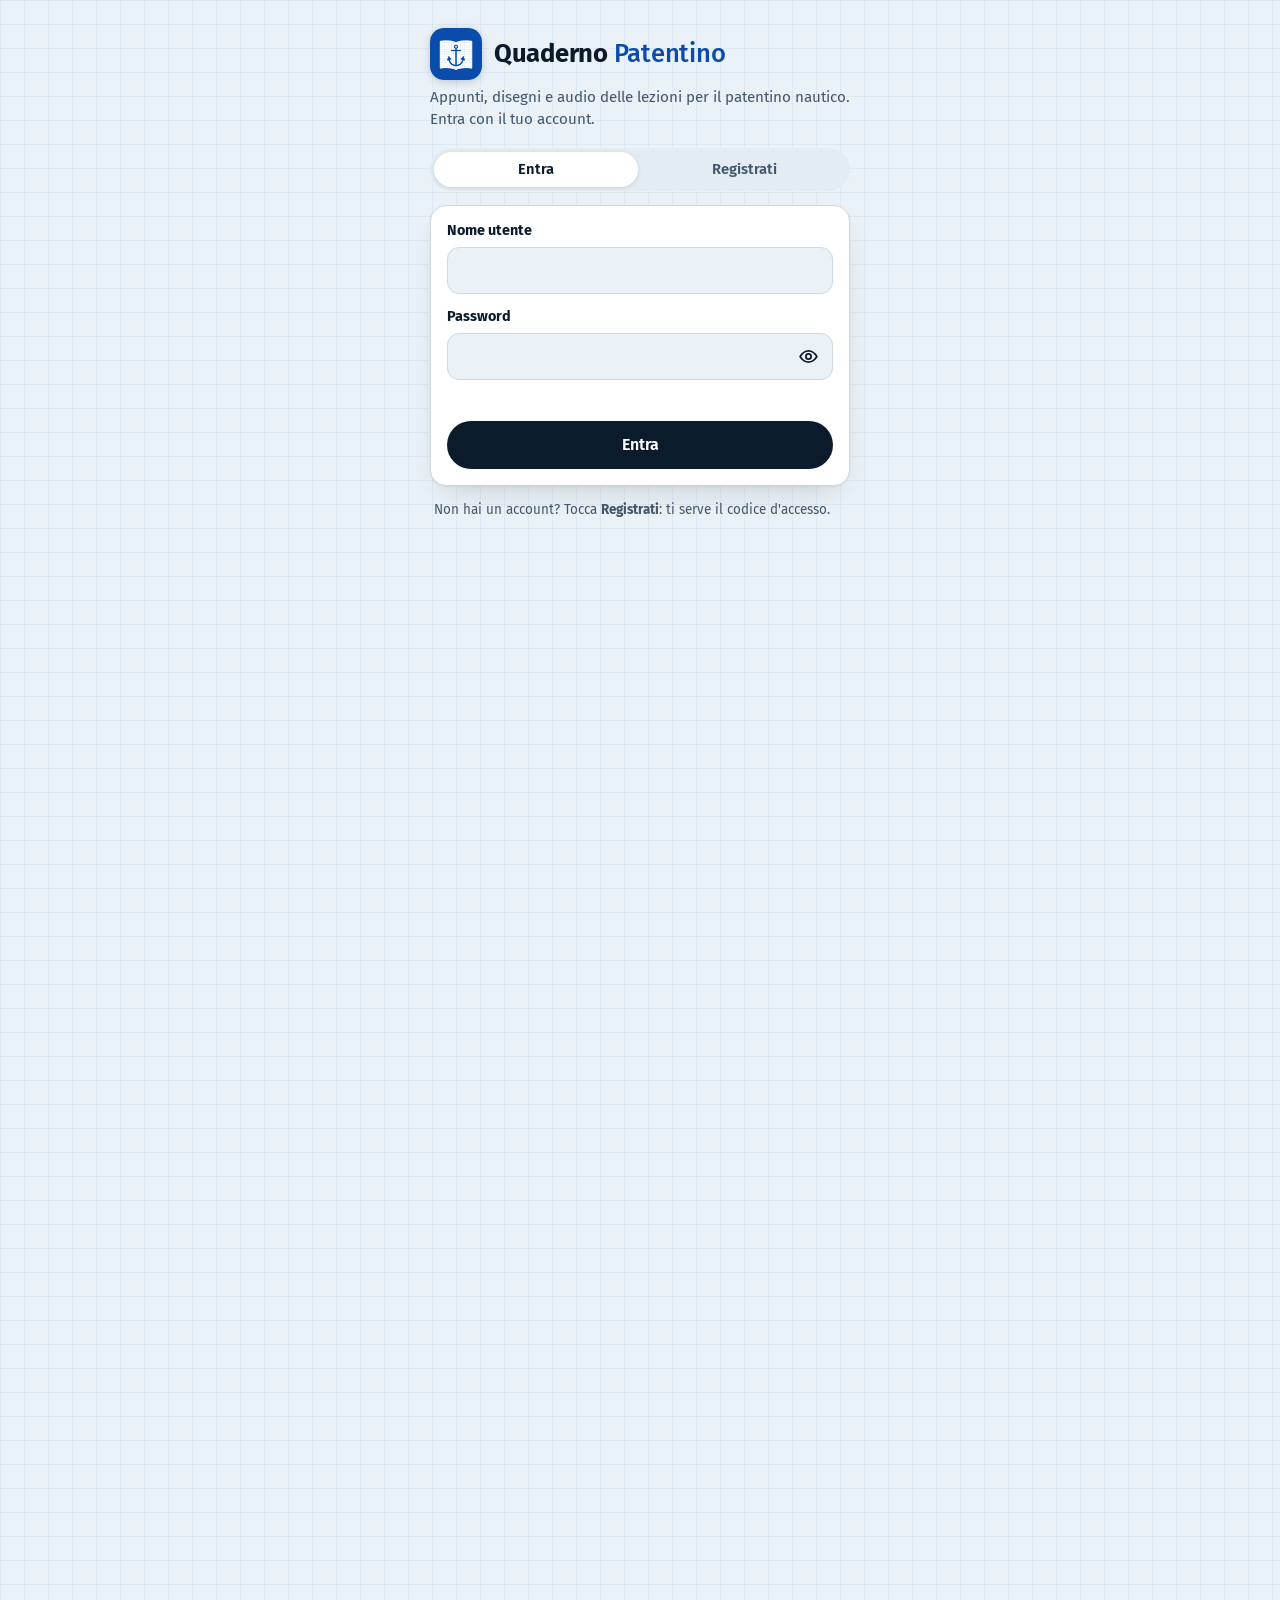
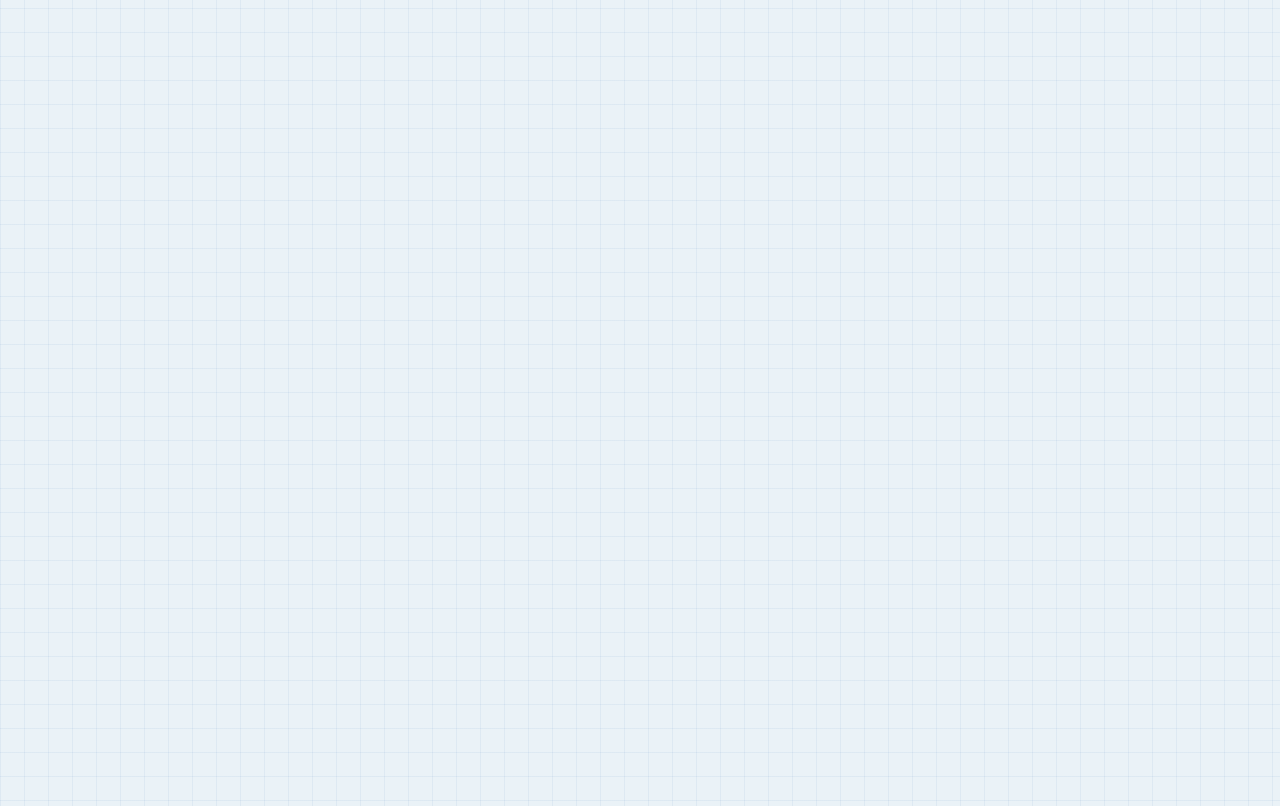
==== index.html @ c5f4f578 "Versione 1.1: schermata d'accesso, codice per registrarsi, niente Guest - senza account l'app mostra" ====
<!doctype html>
<html lang="it">
<head>
<meta charset="utf-8">
<meta name="viewport" content="width=device-width,initial-scale=1,viewport-fit=cover">
<title>Quaderno Patentino</title>
<meta name="description" content="Appunti, disegni e audio delle lezioni per il patentino nautico.">
<meta name="theme-color" content="#f7f9fa" media="(prefers-color-scheme: light)">
<meta name="theme-color" content="#05080b" media="(prefers-color-scheme: dark)">
<meta name="mobile-web-app-capable" content="yes">
<meta name="apple-mobile-web-app-capable" content="yes">
<meta name="apple-mobile-web-app-title" content="Quaderno">
<meta name="apple-mobile-web-app-status-bar-style" content="default">
<link rel="manifest" href="manifest.webmanifest">
<link rel="icon" href="icons/icon-192.png" type="image/png">
<link rel="apple-touch-icon" href="icons/apple-touch-icon.png">
<link rel="stylesheet" href="fonts/fonts.css">
<script>try{if(localStorage.getItem("qp-sessione"))document.documentElement.classList.add("qp-ok")}catch(e){}</script>
<style>:root{color-scheme:light;box-sizing:border-box;padding-top:env(safe-area-inset-top,0px);padding-bottom:env(safe-area-inset-bottom,0px)}html{scroll-padding-top:env(safe-area-inset-top,0px)}body{margin:0;padding:0;font:14px -apple-system,BlinkMacSystemFont,sans-serif;background:#fff;color:#000}img{max-width:100%}[hidden]:not([hidden=until-found i]){display:none!important}</style>
</head>
<body>
<style>
/* Layout: quaderno a quadretti; barra fissa in alto con ricerca, poi indice argomenti e schede di studio una sotto l'altra. */
:root{
  --paper:#f7f9fa; --sheet:#ffffff; --grid:rgba(20,70,130,.07); --line:#c4d0d9;
  --ink:#0a1016; --muted:#34414c; --blue:#0a4cab; --red:#b31d17; --green:#14692a; --orange:#a65a00; --violet:#62259f;
  --marker:#ffeb52; --marker-ink:#0a1016; --hit:#ffb33d; --chip:#e8edf1;
  --f-body:"Fira Sans","Segoe UI",Roboto,"Helvetica Neue",Arial,sans-serif;
  --f-disp:var(--f-body); --f-math:var(--f-body);
  --f-mono:"Fira Mono",ui-monospace,"SF Mono",Menlo,Consolas,monospace;
}
@media (prefers-color-scheme: dark){:root:not([data-theme="light"]){
  --paper:#05080b; --sheet:#0d1319; --grid:rgba(150,190,230,.055); --line:#2e3c48;
  --ink:#f5f8fa; --muted:#c5cfd7; --blue:#8fc2ff; --red:#ff8d84; --green:#7fe391; --orange:#ffbd5e; --violet:#d6b8ff;
  --marker:rgba(255,224,60,.30); --marker-ink:#fffbe0; --hit:#a85f00; --chip:#18222b; color-scheme:dark}}
:root[data-theme="dark"]{
  --paper:#05080b; --sheet:#0d1319; --grid:rgba(150,190,230,.055); --line:#2e3c48;
  --ink:#f5f8fa; --muted:#c5cfd7; --blue:#8fc2ff; --red:#ff8d84; --green:#7fe391; --orange:#ffbd5e; --violet:#d6b8ff;
  --marker:rgba(255,224,60,.30); --marker-ink:#fffbe0; --hit:#a85f00; --chip:#18222b; color-scheme:dark}
:root[data-theme="light"]{color-scheme:light}

[hidden]{display:none!important}
html{scroll-behavior:smooth}
@media (prefers-reduced-motion:reduce){html{scroll-behavior:auto}}
body{background:var(--paper);color:var(--ink);font-family:var(--f-body);font-size:16.5px;line-height:1.55;
  background-image:linear-gradient(var(--grid) 1px,transparent 1px),linear-gradient(90deg,var(--grid) 1px,transparent 1px);
  background-size:22px 22px;-webkit-text-size-adjust:100%}
.wrap{max-width:860px;margin:0 auto;padding-left:max(16px,env(safe-area-inset-left,0px));padding-right:max(16px,env(safe-area-inset-right,0px))}

/* ---------- barra in alto ---------- */
.top{position:sticky;top:env(safe-area-inset-top,0px);z-index:20;background:var(--paper);border-bottom:1px solid var(--line)}
.top .wrap{display:grid;gap:8px;padding-block:10px 10px}
.brand{display:flex;align-items:center;gap:10px;min-width:0}
.brand .theme{margin-left:auto}
@media (min-width:640px){.brand .crumb + .theme{margin-left:0}}
.brand button{all:unset;cursor:pointer;display:flex;align-items:baseline;gap:8px;min-width:0}
.brand h1{margin:0;font-family:var(--f-disp);font-weight:700;font-size:1.22rem;letter-spacing:.02em;text-transform:uppercase;line-height:1;white-space:nowrap}
.brand h1 span{color:var(--blue)}
.ver{font:600 .74rem/1 var(--f-disp);letter-spacing:.04em;border:1.5px solid var(--blue);color:var(--blue);border-radius:4px;padding:3px 5px 2px}
.brand .crumb{display:none;margin-left:auto;margin-right:4px;font:600 .85rem/1 var(--f-disp);letter-spacing:.04em;text-transform:uppercase;color:var(--muted);white-space:nowrap;overflow:hidden;text-overflow:ellipsis;min-width:0}
.theme{flex:none;display:grid;place-items:center;width:38px;height:38px;border-radius:10px;border:1.5px solid var(--line);background:var(--sheet);color:var(--ink);cursor:pointer;padding:0}
.theme:focus-visible{outline:2px solid var(--blue);outline-offset:2px}
.theme svg{width:20px;height:20px;fill:none;stroke:currentColor;stroke-width:2;stroke-linecap:round}
.theme .moon{display:none}
:root[data-theme="dark"] .theme .moon{display:block}
:root[data-theme="dark"] .theme .sun{display:none}
@media (prefers-color-scheme: dark){:root:not([data-theme="light"]) .theme .moon{display:block}:root:not([data-theme="light"]) .theme .sun{display:none}}
.search{position:relative}
.search input{width:100%;box-sizing:border-box;font:inherit;font-size:16px;color:var(--ink);background:var(--sheet);border:1.5px solid var(--line);border-radius:10px;padding:10px 40px 10px 38px;outline:none}
.search input:focus{border-color:var(--blue);box-shadow:0 0 0 3px color-mix(in srgb,var(--blue) 22%,transparent)}
.search svg.ic{position:absolute;left:11px;top:50%;transform:translateY(-50%);width:18px;height:18px;stroke:var(--muted);fill:none;stroke-width:2}
.search input::-webkit-search-cancel-button{-webkit-appearance:none;display:none}
.search .clear{position:absolute;right:6px;top:50%;transform:translateY(-50%);border:0;background:none;color:var(--muted);font-size:22px;line-height:1;width:32px;height:32px;border-radius:6px;cursor:pointer}
.search .clear:focus-visible{outline:2px solid var(--blue)}
.chips{display:flex;gap:6px;overflow-x:auto;scrollbar-width:none;padding-bottom:2px;margin-inline:-2px}
.chips::-webkit-scrollbar{display:none}
.chip{flex:none;border:1px solid var(--line);background:var(--chip);color:var(--ink);font:600 .8rem/1 var(--f-disp);letter-spacing:.04em;text-transform:uppercase;padding:7px 11px 6px;border-radius:999px;cursor:pointer}
.chip[aria-current="true"]{background:var(--blue);border-color:var(--blue);color:var(--sheet)}
.chip[disabled]{color:var(--muted);cursor:default}
.chip:focus-visible{outline:2px solid var(--blue);outline-offset:2px}


/* ---------- sottomenu (gruppi di una sezione, es. Convenzioni) ---------- */
.submenu{margin:0 0 16px}
.submenu .grid{grid-template-columns:repeat(auto-fill,minmax(220px,1fr))}
.subtabs{display:flex;gap:6px;overflow-x:auto;scrollbar-width:none;margin:0 0 12px;padding:2px 0}
.subtabs::-webkit-scrollbar{display:none}
.subtabs .chip{font-size:.74rem}
.grp-head{margin:2px 0 10px;font:700 1.25rem/1.15 var(--f-disp);text-transform:uppercase;letter-spacing:.02em;color:var(--ink)}
/* ---------- documenti integrati (SOLAS, COLREG...) ---------- */
.topic ul.lst{list-style:none;padding-left:0}
.topic ul.lst > li{padding-left:1.9em;text-indent:-1.9em}
.topic ul.lst ul.lst{margin:4px 0 2px}
.topic ul.lst > li > b:first-child{display:inline-block;min-width:1.62em;text-indent:0;color:var(--blue)}
.topic p.part{font:600 .78rem/1.3 var(--f-disp);letter-spacing:.05em;text-transform:uppercase;color:var(--muted);margin:-4px 0 10px}
.topic h5{margin:16px 0 6px;font:700 .98rem/1.3 var(--f-disp);color:var(--ink)}
.box{border:1px solid var(--line);border-left:4px solid var(--blue);border-radius:8px;padding:10px 12px 2px;margin:6px 0 14px;background:color-mix(in srgb,var(--blue) 6%,var(--sheet))}
.box p,.box ul{max-width:none}
.box .box-t{margin:0 0 6px;font-family:var(--f-disp);letter-spacing:.02em}
.box.rem{border-left-color:var(--orange);background:color-mix(in srgb,var(--orange) 9%,var(--sheet))}
.box.rem .box-t{color:var(--orange)}
.box.easy{border-left-color:var(--green);background:color-mix(in srgb,var(--green) 8%,var(--sheet))}
.box.easy .box-t{color:var(--green)}
.box.info .box-t{color:var(--blue)}
.box.warn{border-left-color:var(--red);background:color-mix(in srgb,var(--red) 7%,var(--sheet))}
.box.warn .box-t{color:var(--red)}
table.tb.doc{width:100%;min-width:min(520px,100%)}
table.tb.doc td,table.tb.doc th{vertical-align:top;padding:7px 10px;line-height:1.4}
table.tb.doc th{text-transform:none;letter-spacing:0;font-size:.9rem;color:var(--ink);background:var(--chip)}
table.tb.doc td p{margin:0 0 4px}
table.tb.doc td ul{margin:0;padding-left:1.1em}
table.tb.doc td:first-child{min-width:7.5em}
@media (max-width:560px){table.tb.doc{font-size:.9rem}table.tb.doc td,table.tb.doc th{padding:6px 7px}table.tb.doc td:first-child{min-width:0}}

/* ---------- un argomento alla volta (ricerca e indice) ---------- */
.sec.focus article.topic:not(.on){display:none}
.sec.focus .toc,.sec.focus .grp-head{display:none}
.fbar{display:none;gap:8px;flex-wrap:wrap;align-items:center;margin:0 0 12px}
.sec.focus .fbar{display:flex}
.fbar button{all:unset;box-sizing:border-box;cursor:pointer;font:600 .8rem/1 var(--f-disp);letter-spacing:.03em;text-transform:uppercase;padding:9px 12px 8px;border-radius:999px;border:1px solid var(--line);background:var(--chip);color:var(--ink)}
.fbar button:focus-visible{outline:2px solid var(--blue);outline-offset:2px}
.fbar button[disabled]{opacity:.4;cursor:default}
.fbar .all{background:var(--blue);border-color:var(--blue);color:var(--sheet)}
.fbar .sp{flex:1}
/* ---------- home ---------- */
main{padding-block:18px 90px}
.intro{color:var(--muted);margin:2px 0 16px;max-width:60ch}
.grid{display:grid;grid-template-columns:repeat(auto-fill,minmax(230px,1fr));gap:10px}
.card{all:unset;box-sizing:border-box;display:grid;gap:4px;padding:14px 14px 12px;background:var(--sheet);border:1px solid var(--line);border-radius:10px;cursor:pointer;min-width:0}
.card:focus-visible{outline:2px solid var(--blue);outline-offset:2px}
.card .n{font:700 1.12rem/1.15 var(--f-disp);text-transform:uppercase;letter-spacing:.02em}
.card .m{font-size:.86rem;color:var(--muted);font-variant-numeric:tabular-nums}
.card .d{font-size:.9rem;color:var(--muted);line-height:1.4}
.card.off{cursor:default;background:transparent;border-style:dashed}
.card.off .n::after{content:" · in preparazione";font:500 .8rem var(--f-body);text-transform:none;letter-spacing:0;color:var(--muted)}
.card:not(.off) .n{color:var(--blue)}

/* ---------- sezione ---------- */
.sec-head{display:flex;align-items:baseline;justify-content:space-between;gap:10px;flex-wrap:wrap;margin:4px 0 10px}
.sec-head h2{margin:0;font:700 1.7rem/1.05 var(--f-disp);text-transform:uppercase;letter-spacing:.02em;color:var(--blue)}
.sec-head .m{color:var(--muted);font-size:.9rem;font-variant-numeric:tabular-nums}
.toc{background:var(--sheet);border:1px solid var(--line);border-radius:10px;padding:6px 0;margin:0 0 22px}
.toc summary{cursor:pointer;padding:6px 14px;font:600 .9rem/1.2 var(--f-disp);letter-spacing:.04em;text-transform:uppercase;color:var(--muted)}
.toc ol{list-style:none;margin:0;padding:0 6px 4px}
.toc a{display:flex;justify-content:flex-start;align-items:baseline;gap:8px;padding:7px 8px;border-radius:6px;color:var(--ink);text-decoration:none;line-height:1.3}
.toc a:hover,.toc a:focus-visible{background:var(--chip);outline:none}
.toc a span{color:var(--muted);font-size:.85rem;white-space:nowrap;font-variant-numeric:tabular-nums}

/* ---------- schede ---------- */
section.sec{scroll-margin-top:170px}
article.topic{background:var(--sheet);border:1px solid var(--line);border-radius:12px;padding:16px 16px 18px;margin:0 0 16px;scroll-margin-top:150px;min-width:0}
article.topic > h3{margin:0 0 10px;font:700 1.18rem/1.2 var(--f-disp);text-transform:uppercase;letter-spacing:.02em;color:var(--blue);text-wrap:balance;display:flex;justify-content:space-between;gap:12px;align-items:baseline}
article.topic > h3 .pg{flex:none;font:600 .74rem/1 var(--f-disp);letter-spacing:.04em;color:var(--muted);border:1px solid var(--line);border-radius:4px;padding:4px 6px 3px}
.topic h4{margin:18px 0 6px;font:700 1rem/1.25 var(--f-disp);text-transform:uppercase;letter-spacing:.02em;color:var(--blue)}
.topic p{margin:0 0 10px;max-width:68ch}
.topic ul,.topic ol{margin:0 0 10px;padding-left:1.3em;max-width:66ch}
.topic li{margin:3px 0}
.topic li::marker{color:var(--blue)}
.kw{color:var(--blue);font-weight:700}
.kr{color:var(--red);font-weight:700}
.kg{color:var(--green);font-weight:700}
.u{text-decoration:underline;text-decoration-color:var(--blue);text-decoration-thickness:2px;text-underline-offset:3px}
.hl{background:var(--marker);color:var(--marker-ink);border-radius:3px;padding:0 3px;box-decoration-break:clone;-webkit-box-decoration-break:clone}
.def{display:grid;grid-template-columns:minmax(0,max-content) minmax(0,1fr);gap:4px 12px;margin:0 0 12px;max-width:70ch}
.def dt{color:var(--blue);font-weight:700}
.def dd{margin:0}
.def dt.kr{color:var(--red)}
.def dt.kg{color:var(--green)}
.def dt.kk{color:var(--ink)}
.kb{color:var(--blue);font-weight:700}.ko{color:var(--orange);font-weight:700}.kv{color:var(--violet);font-weight:700}
@media (min-width:640px){.brand .crumb{display:block}}
@media (max-width:520px){.def:not(.sym){grid-template-columns:minmax(0,1fr)}.def:not(.sym) dd{margin:0 0 8px 12px}}
.f{font-family:var(--f-math);font-size:1.08rem;line-height:1.6;margin:6px 0 12px;padding:6px 10px;border-left:3px solid var(--line);overflow-x:auto;white-space:nowrap}
.f.hl{border-left-color:#d8b400;display:block;width:fit-content;max-width:100%;box-sizing:border-box}
.f .fr{display:inline-flex;flex-direction:column;vertical-align:middle;text-align:center;margin:0 3px}
.f .fr > span:first-child{border-bottom:1.3px solid currentColor;padding:0 3px}
.f .fr > span:last-child{padding:0 3px}
.ov{text-decoration:overline;text-decoration-thickness:1.3px}
.arc{position:relative;display:inline-block}.arc::before{content:"⌒";position:absolute;left:0;right:0;top:-.72em;text-align:center;line-height:1}
.mx{font-family:var(--f-math)}
sub{font-size:.86em;vertical-align:-.2em;line-height:0}
sup{font-size:.86em;vertical-align:.45em;line-height:0}
.hat{position:relative;display:inline-block}
.hat::after{content:"ˆ";position:absolute;left:0;right:0;top:-.24em;text-align:center;line-height:1;font-weight:inherit;pointer-events:none}
.calc{font-family:var(--f-mono);font-size:.9rem;line-height:1.7;margin:4px 0 12px;padding:8px 12px;background:color-mix(in srgb,var(--chip) 60%,transparent);border-radius:8px;overflow-x:auto;white-space:pre;font-variant-numeric:tabular-nums}
.note{font-size:.92rem;color:var(--muted)}
.step{display:flex;align-items:center;gap:10px;margin:0 0 10px;min-width:0}
.step > b{flex:none}
.step > .f{margin:0;border:0;padding:2px 2px;color:var(--blue);min-width:0}
.cols{display:grid;grid-template-columns:repeat(auto-fit,minmax(min(100%,300px),1fr));gap:12px 22px}
.cols > *{min-width:0}
table.tb{border-collapse:collapse;margin:4px 0 12px;font-variant-numeric:tabular-nums}
table.tb td,table.tb th{border:1px solid var(--line);padding:4px 10px;text-align:left}
table.tb th{font:600 .85rem var(--f-disp);letter-spacing:.03em;text-transform:uppercase;color:var(--muted)}
.tbw{overflow-x:auto}

/* ---------- disegni ---------- */
figure.fig{margin:12px 0 16px;padding:0}
figure.fig .svgbox{background:var(--sheet);border:1px dashed var(--line);border-radius:8px;padding:6px;cursor:zoom-in;position:relative}
figure.fig .svgbox::after{content:"";position:absolute;right:6px;top:6px;width:22px;height:22px;border-radius:5px;background:var(--chip) no-repeat center/14px;opacity:.85;
  background-image:url("data:image/svg+xml,%3Csvg xmlns='http://www.w3.org/2000/svg' viewBox='0 0 24 24' fill='none' stroke='%237a8a96' stroke-width='2.4'%3E%3Cpath d='M4 10V4h6M20 14v6h-6M4 4l6 6M20 20l-6-6'/%3E%3C/svg%3E")}
figure.fig svg{overflow:hidden;display:block;width:100%;height:auto;max-width:100%;margin:0 auto}
figure.fig.sm svg{max-width:340px}
figure.fig.xs svg{max-width:170px}
figure.fig.sym{margin:4px 0}
figure.fig.sym svg{max-width:260px;margin:0}
figure.fig.sym .svgbox{border:0;padding:2px;cursor:default}
figure.fig.sym .svgbox::after{display:none}
.symtab{display:grid;grid-template-columns:minmax(0,max-content) minmax(0,1fr);gap:6px 16px;align-items:center;margin:0 0 12px}
@media (max-width:520px){.symtab{grid-template-columns:minmax(0,1fr)}}
figure.fig.md svg{max-width:520px}
figure.fig figcaption{font:600 .82rem/1.3 var(--f-disp);letter-spacing:.03em;text-transform:uppercase;color:var(--muted);margin-top:6px;text-align:center}
.figrow{display:grid;grid-template-columns:repeat(auto-fit,minmax(min(100%,240px),1fr));gap:10px;align-items:start}
.figrow > *{min-width:0}
.figrow.pair{grid-template-columns:1fr}
.figrow.pair figure:last-child svg{max-width:220px}
@media (min-width:620px){.figrow.pair{grid-template-columns:400fr 228fr}.figrow.pair figure:last-child svg{max-width:none}}

/* tratti dei disegni */
svg{color:var(--ink)}
svg .s,svg .t,svg .h,svg .w{fill:none;stroke:currentColor;stroke-linecap:round;stroke-linejoin:round}
svg .s{stroke-width:2.4}
svg .t{stroke-width:1.5}
svg .w{stroke-width:3.4}
svg .h{stroke-dasharray:7 6}
svg .dt{stroke-dasharray:2 4}
svg .ax{fill:none;stroke:currentColor;stroke-width:1.3;stroke-dasharray:3 4}
svg .cr{stroke:var(--red)!important}
svg .cb{stroke:var(--blue)!important}
svg .cg{stroke:var(--green)!important}
svg .co{stroke:var(--orange)!important}
svg .cv{stroke:var(--violet)!important}
svg .wavy{stroke-dasharray:none}
svg .pt{fill:currentColor;stroke:none}
svg .ptr{fill:var(--red);stroke:none}
svg .star{fill:var(--red);stroke:none}
svg .fillb{fill:color-mix(in srgb,var(--blue) 16%,transparent);stroke:none}
svg .fillr{fill:color-mix(in srgb,var(--red) 16%,transparent);stroke:none}
svg .filly{fill:color-mix(in srgb,#f2c200 34%,transparent);stroke:none}
svg .fillg{fill:color-mix(in srgb,var(--green) 18%,transparent);stroke:none}
svg .fillgr{fill:color-mix(in srgb,currentColor 14%,transparent);stroke:none}
svg .bg{fill:var(--sheet);stroke:none}
svg .hy{fill:none;stroke:color-mix(in srgb,#f2c200 50%,transparent);stroke-width:9;stroke-linecap:round}
svg .hc{fill:none;stroke:color-mix(in srgb,#19c9c0 55%,transparent);stroke-width:5}
svg .ah{fill:var(--ink)}
/* COLREG: i segnali visivi restano neri / del loro colore anche in modalità scura */
svg .colreg{color:#0a1016;--sheet:#ffffff;--line:#c4d0d9;--ink:#0a1016;--blue:#0a4cab;--red:#b31d17;--green:#14692a}
svg .colreg .day{fill:#ffffff}
svg .colreg text{stroke:#ffffff}
svg .colreg text.nt{stroke:#0b1726}
svg .night{fill:#0b1726;stroke:none}
svg .day{fill:none;stroke:var(--line);stroke-width:1.2}
svg .nhull{fill:none;stroke:#8fa4ba;stroke-width:2.2;stroke-linejoin:round;stroke-linecap:round}
svg .nsea{stroke:#2f5577;stroke-width:1.6}
svg text.nt{fill:#e3ebf3;stroke:#0b1726}
svg .lw{fill:#ffffff;stroke:#0b1726;stroke-width:.8}
svg .lr{fill:#ff453a;stroke:#0b1726;stroke-width:.8}
svg .lgn{fill:#30d158;stroke:#0b1726;stroke-width:.8}
svg .ly{fill:#ffd60a;stroke:#0b1726;stroke-width:.8}
svg .glow{opacity:.28;stroke:none}
svg .shp{fill:currentColor;stroke:none}
svg .sw{fill:color-mix(in srgb,currentColor 9%,transparent);stroke:currentColor;stroke-width:1.2}
svg .sw2{fill:color-mix(in srgb,currentColor 16%,transparent);stroke:currentColor;stroke-width:1.2}
svg .sg{fill:color-mix(in srgb,var(--green) 26%,transparent);stroke:var(--green);stroke-width:1.4}
svg .sr{fill:color-mix(in srgb,var(--red) 22%,transparent);stroke:var(--red);stroke-width:1.4}

svg text{font-family:var(--f-body);font-weight:500;fill:currentColor;stroke:var(--sheet);stroke-width:4px;stroke-linejoin:round;paint-order:stroke fill;letter-spacing:0}
svg text tspan.xs,svg text tspan.sm,svg text tspan.sb{font-size:.86em;baseline-shift:-.2em}
svg text tspan.hc2{baseline-shift:.2em}
svg .lb{font-size:17px}
svg .lg{font-size:21px;font-weight:700}
svg .sm{font-size:14px}
svg .xs{font-size:12.5px}
svg .mt{font-size:18px}
svg .mts{font-size:15px}
svg .tb{fill:var(--blue)}
svg .tr{fill:var(--red)}
svg .tg{fill:var(--green)}
svg .to{fill:var(--orange)}
svg .tv{fill:var(--violet)}
svg .colori .h{opacity:.6;stroke-width:1.6}

/* disegni rifatti (v20): scafi, mare, griglie e frecce piene */
svg .qk{fill:currentColor;stroke:none}
svg .qr{fill:var(--red);stroke:none}
svg .qb{fill:var(--blue);stroke:none}
svg .qg{fill:var(--green);stroke:none}
svg .qo{fill:var(--orange);stroke:none}
svg .qv{fill:var(--violet);stroke:none}
svg .qs{fill:var(--sheet);stroke:none}
svg .qlk{fill:color-mix(in srgb,currentColor 8%,var(--sheet));stroke:none}
svg .qlb{fill:color-mix(in srgb,var(--blue) 13%,var(--sheet));stroke:none}
svg .qlb2{fill:color-mix(in srgb,var(--blue) 24%,var(--sheet));stroke:none}
svg .qlr{fill:color-mix(in srgb,var(--red) 14%,var(--sheet));stroke:none}
svg .qlg{fill:color-mix(in srgb,var(--green) 15%,var(--sheet));stroke:none}
svg .qlo{fill:color-mix(in srgb,var(--orange) 16%,var(--sheet));stroke:none}
svg .qlv{fill:color-mix(in srgb,var(--violet) 14%,var(--sheet));stroke:none}
svg .qly{fill:color-mix(in srgb,#f2c200 40%,var(--sheet));stroke:none}
svg .qhull{fill:color-mix(in srgb,currentColor 6%,var(--sheet));stroke:currentColor;stroke-width:1.6;stroke-linejoin:round}
svg .qdeck{fill:color-mix(in srgb,currentColor 15%,var(--sheet));stroke:currentColor;stroke-width:1;stroke-linejoin:round}
svg .qdark{fill:color-mix(in srgb,currentColor 55%,var(--sheet));stroke:none}
svg .qsea{fill:color-mix(in srgb,var(--blue) 11%,var(--sheet));stroke:none}
svg .qsea2{fill:color-mix(in srgb,var(--blue) 20%,var(--sheet));stroke:none}
svg .qbed{fill:color-mix(in srgb,var(--orange) 20%,var(--sheet));stroke:none}
svg .qland{fill:color-mix(in srgb,var(--green) 14%,var(--sheet));stroke:none}
svg .qgrid{fill:none;stroke:var(--line);stroke-width:1}
svg .qgrid2{fill:none;stroke:color-mix(in srgb,var(--line) 55%,transparent);stroke-width:.8}
svg .qln{fill:none;stroke:currentColor;stroke-linecap:round;stroke-linejoin:round}
svg text.qc{font-weight:700}
svg .xl{font-size:23px;font-weight:600}
svg .xxl{font-size:27px;font-weight:700}
svg text.qw{fill:var(--sheet);stroke:none;font-weight:700}
svg .qwater{fill:color-mix(in srgb,var(--blue) 20%,transparent);stroke:none}
svg .qglass{fill:color-mix(in srgb,var(--blue) 35%,var(--sheet));stroke:none}

/* ---------- audio delle lezioni: pulsante nella scheda + lettore fisso in basso ---------- */
.prof>h4,.agg>h4{margin:8px 0 4px;font-size:1em}
.agg{margin:10px 0;padding:2px 10px;border-left:3px solid color-mix(in srgb,currentColor 25%,transparent)}
.aud{display:flex;flex-wrap:wrap;align-items:center;gap:8px 10px;margin:4px 0 16px;padding:8px 10px;border:1px solid var(--line);border-left:4px solid var(--violet);border-radius:10px;background:color-mix(in srgb,var(--violet) 7%,var(--sheet))}
.aud-go{all:unset;box-sizing:border-box;cursor:pointer;display:inline-flex;align-items:center;gap:10px;flex:1 1 auto;min-width:0;padding:4px 6px 4px 4px;border-radius:999px;color:var(--ink);font:600 .95rem/1.2 var(--f-disp)}
.aud-go .ic{flex:none;display:grid;place-items:center;width:42px;height:42px;border-radius:50%;background:var(--violet);color:var(--sheet)}
.aud-go small{display:block;font:500 .8rem/1.2 var(--f-mono);color:var(--muted);margin-top:2px}
.aud .aud-tx,.pl .pl-tx{all:unset;box-sizing:border-box;cursor:pointer;display:inline-flex;align-items:center;gap:7px;padding:8px 12px 7px;border-radius:999px;border:1px solid var(--violet);color:var(--violet);background:var(--sheet);font:600 .78rem/1 var(--f-disp);letter-spacing:.03em;text-transform:uppercase;white-space:nowrap}
.aud-tx[aria-expanded="true"],.pl-tx[aria-expanded="true"]{background:var(--violet)!important;color:var(--sheet)!important}
.aud button:focus-visible,.pl button:focus-visible,.txp button:focus-visible,.hd-aud:focus-visible{outline:2px solid var(--blue);outline-offset:2px}
.aud.cur{border-color:var(--violet)}
svg.i{width:22px;height:22px;fill:currentColor;flex:none}
svg.l{width:20px;height:20px;fill:none;stroke:currentColor;stroke-width:2;stroke-linecap:round;stroke-linejoin:round;flex:none}
svg .spk{fill:currentColor;stroke:none}
.ic-pause,.aud.on .ic-play,.pl.on .ic-play,.hd-aud.on .ic-play{display:none}
.aud.on .ic-pause,.pl.on .ic-pause,.hd-aud.on .ic-pause{display:block}
/* tasto cuffie accanto al titolo e nell'indice */
.hd-aud{all:unset;box-sizing:border-box;cursor:pointer;flex:none;display:inline-grid;place-items:center;width:30px;height:30px;margin-left:auto;border-radius:50%;background:color-mix(in srgb,var(--violet) 14%,var(--sheet));color:var(--violet);border:1px solid color-mix(in srgb,var(--violet) 40%,var(--line))}
.hd-aud svg{width:17px;height:17px}
.hd-aud.on{background:var(--violet);color:var(--sheet)}
article.topic > h3 .hd-aud + .pg{margin-left:6px}
.toc a .ta{flex:none;width:22px;display:grid;place-items:center;color:var(--violet);margin-right:-2px}
.toc a .ta svg{width:16px;height:16px}
.toc a .ta.no{color:var(--muted);opacity:.38}
.toc a > span:last-child:not(.ta){margin-left:auto}
/* lettore fisso in basso */
.pl{position:fixed;z-index:45;left:0;right:0;bottom:0;background:var(--sheet);border-top:1px solid var(--line);box-shadow:0 -6px 24px rgba(0,0,0,.16);padding:4px max(10px,env(safe-area-inset-right,0px)) calc(4px + env(safe-area-inset-bottom,0px)) max(10px,env(safe-area-inset-left,0px))}
.pl[hidden]{display:none!important}
.pl-in{max-width:860px;margin:0 auto;display:grid;grid-template-columns:minmax(0,1fr) auto;grid-template-areas:"tit act" "seek seek" "ctl ctl";gap:0 8px;align-items:center}
.pl-tit{grid-area:tit;all:unset;box-sizing:border-box;cursor:pointer;min-width:0;display:block}
.pl-tit b{display:block;font:700 .82rem/1.2 var(--f-disp);color:var(--ink);white-space:nowrap;overflow:hidden;text-overflow:ellipsis}
.pl-tit span{display:block;font:500 .6rem/1.1 var(--f-disp);letter-spacing:.04em;text-transform:uppercase;color:var(--violet)}
.pl-act{grid-area:act;display:flex;gap:5px;align-items:center}
.pl-x{all:unset;box-sizing:border-box;cursor:pointer;display:grid;place-items:center;width:28px;height:28px;border-radius:8px;border:1px solid var(--line);background:var(--chip);color:var(--ink);font:700 .8rem/1 var(--f-body)}
.pl .pl-tx{padding:6px 9px 5px;font-size:.62rem;gap:5px}
.pl .pl-tx svg{width:14px!important;height:14px!important}
.pl-seek{grid-area:seek;display:flex;align-items:center;gap:8px}
.pl input[type=range],.txp input[type=range]{flex:1;min-width:0;margin:0;accent-color:var(--violet);height:18px}
.pl-time{font:500 .66rem/1 var(--f-mono);color:var(--muted);white-space:nowrap;font-variant-numeric:tabular-nums;min-width:2.4em;text-align:center}
.pl-ctl{grid-area:ctl;display:flex;align-items:center;justify-content:center;gap:6px}
.pl-ctl button{all:unset;box-sizing:border-box;cursor:pointer;display:grid;place-items:center;width:32px;height:32px;border-radius:50%;color:var(--ink)}
.pl-ctl .pl-play{width:40px;height:40px;background:var(--violet);color:var(--sheet)}
.pl-ctl .pl-play svg{width:22px;height:22px}
.pl-ctl .pl-skip{position:relative}
.pl-ctl .pl-skip em{position:absolute;font:700 .55rem/1 var(--f-disp);font-style:normal;top:50%;left:50%;transform:translate(-50%,-38%);font-size:.5rem}
.pl-ctl .pl-skip svg{width:26px;height:26px}
.pl-ctl .pl-speed{width:auto;min-width:38px;padding:0 7px;height:24px;border-radius:999px;border:1px solid var(--line);background:var(--chip);font:700 .68rem/1 var(--f-mono)}
.pl-vol{display:flex;align-items:center;gap:2px;width:118px}
.pl-vol .pl-mute{width:28px;height:28px}
.pl-vol .pl-mute svg{width:18px;height:18px}
.pl-vol .pl-mute[aria-pressed="true"]{color:var(--red)}
.ic-off,.pl-mute[aria-pressed="true"] .ic-on{display:none}
.pl-mute[aria-pressed="true"] .ic-off{display:block}
.pl-err{grid-column:1/-1;margin:0;font-size:.82rem;color:var(--red)}
@media (max-width:520px){.pl-vol{width:92px}.pl-ctl{gap:3px}}
@media (min-width:760px){
  .pl-in{grid-template-columns:minmax(0,1fr) auto minmax(0,1fr);grid-template-areas:"tit ctl act" "seek seek seek"}
  .pl-act{justify-content:flex-end}
}
body.pl-on main{padding-bottom:130px}
body.pl-on .up{bottom:calc(var(--pl-h,110px) + 12px)}
/* trascrizione: sale sopra il lettore, si apre e si chiude con lo stesso tasto */
.txp{position:fixed;z-index:44;left:0;right:0;bottom:var(--pl-h,110px);height:var(--tx-h,min(40vh,420px));display:flex;flex-direction:column;background:var(--sheet);border-top:2px solid var(--violet);border-radius:16px 16px 0 0;box-shadow:0 -8px 30px rgba(0,0,0,.2)}
.txp[hidden]{display:none!important}
.txp-grip{display:none;flex:none;height:20px;place-items:center;touch-action:none;cursor:ns-resize}
.txp-grip::before{content:'';width:42px;height:4px;border-radius:2px;background:var(--line)}
.txp.dr .txp-grip::before{background:var(--violet)}
.txp-head{display:flex;align-items:center;gap:8px;padding:2px 10px 6px 16px;border-bottom:1px solid var(--line);touch-action:none}
.txp-head h4{flex:1;min-width:0;margin:0;font:700 .8rem/1.2 var(--f-disp);letter-spacing:.03em;text-transform:uppercase;color:var(--violet);white-space:nowrap;overflow:hidden;text-overflow:ellipsis}
.txp-head button{all:unset;box-sizing:border-box;cursor:pointer;display:grid;place-items:center;min-width:32px;height:28px;padding:0 7px;border-radius:8px;border:1px solid var(--line);background:var(--chip);color:var(--ink);font:700 .8rem/1 var(--f-body)}
.txp-body{flex:1;overflow:auto;padding:10px 16px 16px;font-size:var(--tx-size,.85rem);line-height:1.6;color:var(--ink);overscroll-behavior:contain}
.txp-body p{margin:0 0 .8em;max-width:68ch}
body.tx-open main{padding-bottom:calc(var(--tx-h,min(40vh,420px)) + 150px)}
@media (max-width:999.98px){.txp-grip{display:grid}}
@media (min-width:1000px){
  .txp{left:auto;top:0;width:min(420px,34vw);height:auto;border-top:0;border-left:2px solid var(--violet);border-radius:0;box-shadow:-8px 0 30px rgba(0,0,0,.16)}
  body.tx-open main{padding-bottom:130px;padding-right:min(420px,34vw)}
  body.tx-open .pl{right:min(420px,34vw)}
}

/* ---------- ricerca ---------- */
.res-head{color:var(--muted);margin:0 0 12px;font-size:.95rem}
.res{all:unset;box-sizing:border-box;display:block;width:100%;background:var(--sheet);border:1px solid var(--line);border-radius:10px;padding:12px 14px;margin:0 0 8px;cursor:pointer}
.res:focus-visible{outline:2px solid var(--blue);outline-offset:2px}
.res .rs{font:600 .74rem/1 var(--f-disp);letter-spacing:.04em;text-transform:uppercase;color:var(--muted)}
.res .rt{font:700 1.02rem/1.25 var(--f-disp);text-transform:uppercase;letter-spacing:.02em;color:var(--blue);margin:4px 0 4px}
.res .sn{font-size:.93rem;color:var(--ink);line-height:1.45}
.res .sn + .sn{margin-top:4px;padding-top:4px;border-top:1px dotted var(--line)}
mark{background:var(--hit);color:inherit;border-radius:2px;padding:0 1px}
mark.hit{background:var(--hit)}
.empty{padding:26px 4px;color:var(--muted)}

/* ---------- lente e torna su ---------- */
.zoom{position:fixed;inset:0;z-index:50;background:var(--paper);display:grid;grid-template-rows:auto 1fr;padding-top:env(safe-area-inset-top,0px);padding-bottom:env(safe-area-inset-bottom,0px)}
.zoom .bar{display:flex;gap:8px;align-items:center;padding:10px max(16px,env(safe-area-inset-right,0px)) 10px max(16px,env(safe-area-inset-left,0px));border-bottom:1px solid var(--line)}
.zoom .bar .cap{flex:1;min-width:0;font:600 .9rem/1.2 var(--f-disp);text-transform:uppercase;letter-spacing:.03em;white-space:nowrap;overflow:hidden;text-overflow:ellipsis}
.zoom .bar button{border:1px solid var(--line);background:var(--chip);color:var(--ink);font:700 1.2rem/1 var(--f-body);min-width:42px;height:40px;border-radius:8px;cursor:pointer}
.zoom .stage{overflow:auto;padding:16px}
.zoom .stage svg{display:block;margin:0 auto;height:auto}
.up{position:fixed;right:calc(14px + env(safe-area-inset-right,0px));bottom:calc(14px + env(safe-area-inset-bottom,0px));z-index:15;width:46px;height:46px;border-radius:50%;border:1px solid var(--line);background:var(--sheet);color:var(--blue);font-size:22px;cursor:pointer;box-shadow:0 2px 10px rgba(0,0,0,.12)}
.up:focus-visible{outline:2px solid var(--blue)}
.foot{color:var(--muted);font-size:.82rem;text-align:center;margin-top:28px}
</style>
<style id="tema">
/* Tema grafico "carta nautica" — cambia solo l'aspetto, non il contenuto.
   Idea: il quaderno a quadretti steso su una carta nautica. Acqua bassa azzurra come fondo,
   inchiostro blu carta per le parole chiave (come prima), magenta delle carte nautiche per
   ciò che è "attivo" (sezione aperta, audio, lettore). Un solo font: Fira Sans. */

:root{
  --paper:#eaf2f7; --sheet:#ffffff; --grid:rgba(10,76,171,.055); --line:#cdd9e3;
  --ink:#0c1b2b; --muted:#43576a; --blue:#0a4cab; --red:#b31d17; --green:#14692a; --orange:#a65a00; --violet:#62259f;
  --chip:#e3ecf3; --acc:#b0137c; --acc-soft:#f8e6f1; --on-acc:#ffffff; --band:#d7e8f3; --contour:rgba(10,76,171,.22);
  --r-lg:16px; --r-md:12px; --r-sm:8px;
  --racing:#ffcc00; --on-racing:#1f1800; --racing-bd:#c99a00;
}
@media (prefers-color-scheme: dark){:root:not([data-theme="light"]){
  --paper:#06111b; --sheet:#0c1a27; --grid:rgba(143,194,255,.05); --line:#24394c;
  --ink:#eef4f9; --muted:#a8bccc; --blue:#8fc2ff; --red:#ff8d84; --green:#7fe391; --orange:#ffbd5e; --violet:#d6b8ff;
  --chip:#132636; --acc:#ff7fcb; --acc-soft:#2a1426; --on-acc:#1c0614; --band:#0b2134; --contour:rgba(143,194,255,.20); --racing-bd:#ffcc00}}
:root[data-theme="dark"]{
  --paper:#06111b; --sheet:#0c1a27; --grid:rgba(143,194,255,.05); --line:#24394c;
  --ink:#eef4f9; --muted:#a8bccc; --blue:#8fc2ff; --red:#ff8d84; --green:#7fe391; --orange:#ffbd5e; --violet:#d6b8ff;
  --chip:#132636; --acc:#ff7fcb; --acc-soft:#2a1426; --on-acc:#1c0614; --band:#0b2134; --contour:rgba(143,194,255,.20); --racing-bd:#ffcc00}

body{font-size:17px;line-height:1.6;background-size:24px 24px}

/* ---------- barra in alto ---------- */
.top{background:color-mix(in srgb,var(--paper) 88%,transparent);-webkit-backdrop-filter:saturate(1.4) blur(14px);backdrop-filter:saturate(1.4) blur(14px);border-bottom:1px solid color-mix(in srgb,var(--line) 70%,transparent)}
.top .wrap{gap:7px;padding-block:8px 8px}
.brand{gap:6px}
.brand h1{font-weight:700;font-size:1.18rem;letter-spacing:0;text-transform:none;display:flex;align-items:center;gap:8px;margin-right:auto;font-size:1.06rem}
.brand h1::before{content:"";flex:none;width:26px;height:26px;border-radius:8px;background:#0a4cab url("data:image/svg+xml,%3Csvg xmlns='http://www.w3.org/2000/svg' viewBox='0 0 24 24' fill='none' stroke='%23fff' stroke-width='2.1' stroke-linecap='round' stroke-linejoin='round'%3E%3Ccircle cx='12' cy='5.2' r='1.9'/%3E%3Cpath d='M12 7.1V20M8.2 9.6h7.6M5.4 13.4c.4 4 3.2 6.6 6.6 6.6s6.2-2.6 6.6-6.6'/%3E%3Cpath d='M4 15l1.4-2.6 2.4 1.8M20 15l-1.4-2.6-2.4 1.8' /%3E%3C/svg%3E") center/18px no-repeat}
.brand h1 span{color:var(--blue);font-weight:500}
.ver{border:0;background:var(--chip);color:var(--muted);font:600 .72rem/1 var(--f-body);letter-spacing:0;padding:4px 7px;border-radius:999px}
.brand .crumb{text-transform:none;letter-spacing:0;font:600 .9rem/1 var(--f-body);order:1;margin-left:0}
.theme{border-radius:12px;border-color:var(--line);background:var(--sheet)}
/* casetta e tema: icona con la scritta sotto */
.brand .theme,.brand .homeb{order:4;margin-left:0;width:auto;min-width:42px;height:auto;padding:4px 6px 3px;display:flex;flex-direction:column;align-items:center;justify-content:center;gap:1px;box-sizing:border-box}
.brand .theme svg,.brand .homeb svg{width:19px;height:19px}
.brand .theme,.brand .homeb{border:1.5px solid var(--line);border-radius:12px;background:var(--sheet);color:var(--ink)}
@media (max-width:374px){.brand{gap:4px}.brand h1{font-size:.95rem;gap:6px}.brand h1::before{width:22px;height:22px;background-size:15px}.brand .theme,.brand .homeb{min-width:38px;padding:3px 4px}.brand .tcap{font-size:.56rem}}
.brand .tcap{display:block;font:600 .6rem/1.15 var(--f-body);color:var(--muted);white-space:nowrap}
.theme .tcap-d{display:none}
:root[data-theme="dark"] .theme .tcap-d{display:block}
:root[data-theme="dark"] .theme .tcap-l{display:none}
@media (prefers-color-scheme: dark){:root:not([data-theme="light"]) .theme .tcap-d{display:block}:root:not([data-theme="light"]) .theme .tcap-l{display:none}}
/* versione e data dell'ultimo aggiornamento */
/* tasto fisso "Indice" tolto */
#idx,.idx{display:none!important}
/* tasto casetta: torna alla pagina iniziale */
.brand .homeb{order:3;flex:none;border:1.5px solid var(--line);border-radius:12px;background:var(--sheet);color:var(--ink);cursor:pointer}
.brand .homeb svg{color:inherit;width:20px;height:20px;fill:none;stroke:currentColor;stroke-width:2;stroke-linecap:round;stroke-linejoin:round}
.brand .homeb:focus-visible{outline:2px solid var(--blue);outline-offset:2px}
.search input{border-radius:var(--r-md);border-color:var(--line);padding-block:8px;background:var(--sheet)}
.search input:focus{border-color:var(--blue);box-shadow:0 0 0 3px color-mix(in srgb,var(--blue) 20%,transparent)}
/* le bolle delle sezioni stanno tutte nello schermo, su più righe */
.chips{gap:5px;flex-wrap:wrap;overflow:visible;padding-bottom:0;margin-inline:0}
.chip{text-transform:none;letter-spacing:0;font:600 .8rem/1 var(--f-body);padding:6px 8px;border-radius:999px;background:transparent;flex:1 1 auto;text-align:center;border-color:var(--line);color:var(--ink)}
.chip[aria-current="true"]{background:var(--ink);border-color:var(--ink);color:var(--sheet)}
@media (max-width:374px){.chips{gap:4px}.chip{font-size:.74rem;padding:5px 6px}}
.subtabs .chip{flex:0 1 auto}

/* ---------- pagina iniziale: indice del quaderno, non una griglia di riquadri ---------- */
main{padding-block:16px 96px}
article.topic{scroll-margin-top:calc(var(--top-h,190px) + 10px)}
section.sec{scroll-margin-top:calc(var(--top-h,190px) + 10px)}
#cards.grid{display:block;background:var(--sheet);border:1px solid var(--line);border-radius:var(--r-lg);overflow:hidden}
#cards .card,.how-card{display:grid;grid-template-columns:minmax(0,1fr) 88px;grid-template-areas:"n ill" "m ill" "d d";gap:2px 12px;padding:16px 18px;border:0;border-radius:0;background:transparent;border-bottom:1px solid var(--line)}
#cards .card:last-child{border-bottom:0}
#cards .card .ill,.how-card .ill{grid-area:ill;width:88px;height:66px;align-self:start;margin-top:-4px}
#cards .card .n,.how-card .n{grid-area:n;text-transform:none;letter-spacing:-.005em;font:700 1.22rem/1.25 var(--f-body);color:var(--ink)}
#cards .card .m,.how-card .m{grid-area:m;align-self:start;font-size:.82rem;color:var(--muted);margin:2px 0 4px}
#cards .card .d,.how-card .d{grid-area:d;font-size:.93rem;line-height:1.45;color:var(--muted)}
#cards .card:not(.off):active,#cards .card:not(.off):hover{background:color-mix(in srgb,var(--blue) 5%,var(--sheet))}
#cards .card:focus-visible{outline-offset:-3px}
#cards .card.off{background:transparent}
@media (min-width:700px){#cards.grid{display:grid;grid-template-columns:1fr 1fr}#cards .card:nth-child(odd){border-right:1px solid var(--line)}#cards .card:nth-last-child(2):nth-child(odd){border-bottom:0}}
.submenu .grid{display:grid;gap:8px}
.submenu .card{border-radius:var(--r-md)}
.submenu .card .n{text-transform:none;letter-spacing:0;font:700 1.08rem/1.25 var(--f-body)}

/* ---------- testata della sezione: la fascia "carta nautica" con le isobate ---------- */
.sec-head{position:relative;display:block;margin:0 0 14px;padding:22px 18px 18px;border-radius:var(--r-lg);overflow:hidden;
  background:var(--band);border:1px solid color-mix(in srgb,var(--blue) 16%,var(--line))}
.sec-head::before{content:"";position:absolute;inset:0;pointer-events:none;background:var(--contour);
  -webkit-mask:url("data:image/svg+xml,%3Csvg xmlns='http://www.w3.org/2000/svg' viewBox='0 0 400 140' preserveAspectRatio='none'%3E%3Cg fill='none' stroke='%23000' stroke-width='1.1'%3E%3Cpath d='M-10 118C60 96 110 128 180 104S300 70 410 92'/%3E%3Cpath d='M-10 96C70 70 120 104 190 80S310 44 410 66'/%3E%3Cpath d='M-10 74C80 46 130 80 200 56S320 18 410 40' stroke-dasharray='5 4'/%3E%3Cpath d='M-10 52C90 22 140 56 210 32S330 -6 410 14'/%3E%3C/g%3E%3C/svg%3E") center/100% 100% no-repeat;
  mask:url("data:image/svg+xml,%3Csvg xmlns='http://www.w3.org/2000/svg' viewBox='0 0 400 140' preserveAspectRatio='none'%3E%3Cg fill='none' stroke='%23000' stroke-width='1.1'%3E%3Cpath d='M-10 118C60 96 110 128 180 104S300 70 410 92'/%3E%3Cpath d='M-10 96C70 70 120 104 190 80S310 44 410 66'/%3E%3Cpath d='M-10 74C80 46 130 80 200 56S320 18 410 40' stroke-dasharray='5 4'/%3E%3Cpath d='M-10 52C90 22 140 56 210 32S330 -6 410 14'/%3E%3C/g%3E%3C/svg%3E") center/100% 100% no-repeat}
.sec-head > *{position:relative}
.sec-head h2{text-transform:none;letter-spacing:-.015em;font:700 2.05rem/1.05 var(--f-body);color:var(--ink)}
.sec-head .m{display:block;margin-top:8px;color:var(--muted);font-size:.9rem}
.grp-head{text-transform:none;letter-spacing:-.01em;font:700 1.35rem/1.2 var(--f-body)}
.subtabs{flex-wrap:wrap;overflow:visible}
.subtabs .chip{font-size:.8rem}

/* ---------- indice della sezione ---------- */
.toc{border-radius:var(--r-lg);padding:4px 0 6px}
.toc summary{text-transform:none;letter-spacing:0;font:700 .95rem/1.2 var(--f-body);color:var(--ink);padding:10px 16px 6px}
.toc ol{padding:0 6px 2px}
.toc a{padding:9px 10px;border-radius:var(--r-sm)}
.toc a .ta{color:var(--acc)}

/* ---------- barra precedente / successivo ---------- */
.fbar button{text-transform:none;letter-spacing:0;font:600 .9rem/1 var(--f-body);padding:10px 14px;background:var(--sheet)}
.fbar .all{background:var(--ink);border-color:var(--ink);color:var(--sheet)}
.sec.focus .fbar{display:grid;grid-template-columns:1fr 1fr;gap:8px}
.fbar .all{grid-column:1/-1;justify-self:start}
.fbar .sp{display:none}
.fbar button:not(.all){text-align:center}

/* ---------- schede degli argomenti ---------- */
article.topic{border-radius:var(--r-lg);padding:18px 18px 20px;border-color:var(--line)}
article.topic > h3{text-transform:none;letter-spacing:-.01em;font:700 1.32rem/1.25 var(--f-body);color:var(--ink);align-items:center}
article.topic > h3 .pg{border:0;background:var(--chip);color:var(--muted);font:600 .76rem/1 var(--f-body);letter-spacing:0;padding:5px 8px;border-radius:999px;white-space:nowrap}
.topic h4{text-transform:none;letter-spacing:0;font:700 1.06rem/1.3 var(--f-body);color:var(--blue);margin-top:20px}
.topic p.part{text-transform:none;letter-spacing:0;font:600 .86rem/1.3 var(--f-body)}
table.tb th{text-transform:none;letter-spacing:0;font:700 .86rem var(--f-body);color:var(--ink);background:var(--chip)}
table.tb td,table.tb th{border-color:var(--line)}
.box{border-radius:var(--r-md)}
.f{border-left-color:color-mix(in srgb,var(--blue) 35%,var(--line))}
.calc{border-radius:var(--r-sm)}

/* ---------- disegni ---------- */
figure.fig .svgbox{border:1px solid var(--line);border-radius:var(--r-md);padding:8px}
figure.fig .svgbox::after{border-radius:7px}
figure.fig figcaption{text-transform:none;letter-spacing:0;font:600 .86rem/1.35 var(--f-body)}
figure.fig.sym .svgbox{border:0}
.zoom .bar .cap{text-transform:none;letter-spacing:0;font:600 .95rem/1.2 var(--f-body)}

/* ---------- audio: il magenta segna tutto ciò che suona ---------- */
.aud{border:0;border-radius:var(--r-md);background:var(--acc-soft);padding:8px 10px 8px 8px}
.aud-go .ic{background:var(--acc);color:var(--on-acc);width:44px;height:44px}
.aud-go{font:600 1rem/1.2 var(--f-body)}
.aud .aud-tx,.pl .pl-tx{text-transform:none;letter-spacing:0;font:600 .85rem/1 var(--f-body);border-color:color-mix(in srgb,var(--acc) 55%,var(--line));color:var(--acc)}
.aud-tx[aria-expanded="true"],.pl-tx[aria-expanded="true"]{background:var(--acc)!important;color:var(--on-acc)!important}
.aud.cur{box-shadow:inset 0 0 0 1.5px var(--acc)}
.hd-aud{background:var(--acc-soft);color:var(--acc);border-color:color-mix(in srgb,var(--acc) 35%,var(--line))}
.hd-aud.on{background:var(--acc);color:var(--on-acc)}
.pl{border-top:1px solid var(--line);box-shadow:0 -10px 30px rgba(6,17,27,.14)}
.pl-tit b{font:700 .9rem/1.25 var(--f-body)}
.pl-tit span{text-transform:none;letter-spacing:0;font:600 .7rem/1.2 var(--f-body);color:var(--acc)}
.pl .pl-tx{font-size:.74rem}
.pl input[type=range],.txp input[type=range]{accent-color:var(--acc)}
.pl-ctl .pl-play{background:var(--acc);color:var(--on-acc);width:44px;height:44px}
.pl-ctl .pl-speed,.pl-x{background:var(--chip)}
.txp{border-top-color:var(--acc)}
.txp.dr .txp-grip::before{background:var(--acc)}
.txp-head h4{text-transform:none;letter-spacing:0;font:700 .9rem/1.2 var(--f-body);color:var(--acc)}
@media (min-width:1000px){.txp{border-left-color:var(--acc)}}

/* ---------- ricerca ---------- */
.res{border-radius:var(--r-md)}
.res .rs{text-transform:none;letter-spacing:0;font:600 .8rem/1.2 var(--f-body)}
.res .rt{text-transform:none;letter-spacing:0;font:700 1.08rem/1.3 var(--f-body);color:var(--ink)}

/* ---------- torna su ---------- */
.up{background:var(--ink);color:var(--sheet);border:0;box-shadow:0 4px 14px rgba(6,17,27,.22)}

/* ---------- disegni stilizzati nei riquadri delle sezioni ---------- */
.ill svg{display:block;width:100%;height:100%;color:var(--ink);fill:none;stroke:currentColor;stroke-width:2;stroke-linecap:round;stroke-linejoin:round;overflow:visible}
.ill .il-b{stroke:var(--blue)}
.ill .il-a{stroke:var(--acc)}
.ill .il-t{stroke-width:1.3}
.ill .il-d{stroke-dasharray:3 3.5}
.ill .il-fb{fill:color-mix(in srgb,var(--blue) 16%,transparent);stroke:none}
.ill .il-fs{fill:var(--sheet)}
.ill .il-gold{fill:#e8b400;stroke:none}
.ill .il-ink{fill:currentColor;stroke:none}
.ill .il-fa{fill:var(--acc);stroke:none}
.ill text{font:700 9px var(--f-body);fill:currentColor;stroke:none}

/* ---------- istruzioni: un riquadro come le sezioni, si apre toccandolo ---------- */
#home .howto{margin:0 0 10px;background:var(--sheet);border:1px solid var(--line);border-radius:var(--r-lg);overflow:hidden;padding:0}
#home .howto h2{margin:0;font:inherit}
.how-card{all:unset;box-sizing:border-box;width:100%;cursor:pointer;padding:10px 16px 11px;display:grid;grid-template-columns:minmax(0,1fr);grid-template-areas:"n" "d";gap:1px;text-align:left}
.how-card .n{font:700 1.05rem/1.25 var(--f-body);color:var(--ink)}
.how-card .d{font-size:.84rem!important;line-height:1.35!important}
.how-card .n::after{content:"";display:inline-block;width:.5em;height:.5em;margin-left:.45em;border:solid var(--muted);border-width:0 2px 2px 0;transform:translateY(-.2em) rotate(45deg);transition:transform .2s ease}
.how-card[aria-expanded="true"] .n::after{transform:translateY(.05em) rotate(-135deg)}
.how-card:focus-visible{outline:2px solid var(--blue);outline-offset:-3px}
#home .howto .how-corpo{border-top:1px solid var(--line)}
#home .howto ol{margin:0;padding:4px 20px 16px 40px;line-height:1.5}
#home .howto ol li{margin:10px 0}
@media (prefers-reduced-motion:reduce){.how-card .n::after{transition:none}}

/* ---------- esercizi: pagine a parte ---------- */
#home .eser{margin:0 0 10px;background:color-mix(in srgb,var(--sheet) 80%,transparent);-webkit-backdrop-filter:blur(6px);backdrop-filter:blur(6px);border:1px solid var(--line);border-radius:var(--r-lg);padding:10px 12px 12px}
#home .eser h2{margin:0 4px 8px;font:700 1.05rem/1.25 var(--f-body);color:var(--ink)}
.eser-g{display:grid;grid-template-columns:1fr 1fr;gap:8px}
.eser-c{display:grid;grid-template-rows:auto auto auto 1fr;gap:1px;padding:10px 12px 12px;border-radius:var(--r-md);border:1px solid var(--line);background:var(--sheet);color:var(--ink);text-decoration:none;min-width:0}
.eser-c .ill{display:block;width:72px;height:54px;margin:0 0 6px}
.eser-c .n{font:700 1rem/1.2 var(--f-body);color:var(--ink)}
.eser-c .m{font:600 .8rem/1.3 var(--f-body);color:var(--blue)}
.eser-c .d{margin-top:4px;font-size:.8rem;line-height:1.35;color:var(--muted)}
.eser-c:hover,.eser-c:active{border-color:color-mix(in srgb,var(--blue) 45%,var(--line));background:color-mix(in srgb,var(--blue) 4%,var(--sheet))}
.eser-c:focus-visible{outline:2px solid var(--blue);outline-offset:2px}
@media (max-width:359.98px){.eser-g{grid-template-columns:1fr}}

/* ---------- disegni: più colori e un riquadro tinto sotto ogni disegno ---------- */
.ill .il-fb2{fill:color-mix(in srgb,var(--blue) 30%,var(--sheet));stroke:none}
.ill .il-land{fill:color-mix(in srgb,#e8b400 26%,var(--sheet));stroke:none}
.ill .il-gs{stroke:#d9a400}
.ill .il-r{stroke:var(--red)}
.ill .il-tb{fill:var(--blue)}
.ill .il-ta{fill:var(--acc)}
.ill .il-nero{fill:#000;stroke:var(--ink);stroke-width:1}
.ill text{paint-order:stroke fill;stroke:var(--sheet);stroke-width:3px;stroke-linejoin:round}
#cards .card .ill,.eser-c .ill{box-sizing:border-box;padding:5px;border-radius:14px;background:color-mix(in srgb,var(--blue) 7%,var(--sheet));border:1px solid color-mix(in srgb,var(--blue) 10%,var(--line))}
#cards .card .ill{width:96px;height:72px;margin-top:-2px}
#cards .card,.how-card{grid-template-columns:minmax(0,1fr) 96px}
.eser-c .ill{width:84px;height:63px}

/* ---------- bolle e riquadri: più rilievo e finiture ---------- */
.chip{background:var(--sheet);box-shadow:0 1px 2px rgba(6,17,27,.06);transition:background-color .15s,border-color .15s,color .15s}
.chip:hover{border-color:color-mix(in srgb,var(--blue) 45%,var(--line))}
.chip[aria-current="true"]{box-shadow:0 2px 8px rgba(6,17,27,.22)}
#home .howto,#home .eser,#home #cards.grid,#home .fb{box-shadow:0 1px 2px rgba(6,17,27,.05),0 12px 32px -14px rgba(6,17,27,.22)}
.eser-c{box-shadow:0 1px 2px rgba(6,17,27,.05);transition:border-color .15s,background-color .15s}
article.topic{box-shadow:0 1px 2px rgba(6,17,27,.04),0 10px 28px -16px rgba(6,17,27,.18)}
.toc{box-shadow:0 1px 2px rgba(6,17,27,.04)}
.fbar button{box-shadow:0 1px 2px rgba(6,17,27,.06)}
.acc-chip,.brand .theme,.brand .homeb{box-shadow:0 1px 2px rgba(6,17,27,.06)}
@media (prefers-reduced-motion:reduce){.chip,.eser-c{transition:none}}
/* versione dell'app in fondo alla pagina iniziale (dalla 1.0) */
.ver-fondo{display:table;margin:12px auto 6px;padding:5px 12px;border-radius:999px;font:500 .76rem/1.4 var(--f-body);color:var(--muted);background:color-mix(in srgb,var(--sheet) 85%,transparent);-webkit-backdrop-filter:blur(6px);backdrop-filter:blur(6px);border:1px solid var(--line)}
.ver-fondo b{font-weight:700;color:var(--ink)}
/* senza account l'app resta coperta dalla schermata d'accesso (strumenti/account.html); qp-ok lo mette
   lo script in testa alla pagina se c'è una sessione salvata, così chi è già entrato non vede lampi */
html:not(.qp-ok) body{overflow:hidden}
html:not(.qp-ok) body > :not(.gate){visibility:hidden}
</style>

<svg width="0" height="0" style="position:absolute" aria-hidden="true" focusable="false">
  <defs>
    <marker id="ar" viewBox="0 0 10 10" refX="9" refY="5" markerWidth="7" markerHeight="7" orient="auto-start-reverse"><path d="M0,0 L10,5 L0,10 z" style="fill:var(--ink)"/></marker>
    <marker id="arr" viewBox="0 0 10 10" refX="9" refY="5" markerWidth="7" markerHeight="7" orient="auto-start-reverse"><path d="M0,0 L10,5 L0,10 z" style="fill:var(--red)"/></marker>
    <marker id="arb" viewBox="0 0 10 10" refX="9" refY="5" markerWidth="7" markerHeight="7" orient="auto-start-reverse"><path d="M0,0 L10,5 L0,10 z" style="fill:var(--blue)"/></marker>
    <marker id="arg" viewBox="0 0 10 10" refX="9" refY="5" markerWidth="7" markerHeight="7" orient="auto-start-reverse"><path d="M0,0 L10,5 L0,10 z" style="fill:var(--green)"/></marker>
    <marker id="aro" viewBox="0 0 10 10" refX="9" refY="5" markerWidth="7" markerHeight="7" orient="auto-start-reverse"><path d="M0,0 L10,5 L0,10 z" style="fill:var(--orange)"/></marker>
    <marker id="arv" viewBox="0 0 10 10" refX="9" refY="5" markerWidth="7" markerHeight="7" orient="auto-start-reverse"><path d="M0,0 L10,5 L0,10 z" style="fill:var(--violet)"/></marker>
  </defs>
</svg>

<header class="top">
  <div class="wrap">
    <div class="brand">
      <h1>Quaderno <span>Patentino</span></h1>
      <button type="button" id="homeBtn" class="homeb" aria-label="Pagina iniziale" title="Pagina iniziale"><svg viewBox="0 0 24 24" aria-hidden="true"><path d="M3.5 11.2 12 4l8.5 7.2"/><path d="M6 9.6V20h4.5v-5.5h3V20H18V9.6"/></svg></button>
      
      <span class="crumb" id="crumb"></span>
      <button type="button" class="theme" id="themeBtn" aria-label="Cambia tra modalità chiara e scura" title="Chiaro / scuro">
        <svg class="sun" viewBox="0 0 24 24" aria-hidden="true"><circle cx="12" cy="12" r="4.2"/><path d="M12 2.5v2.2M12 19.3v2.2M2.5 12h2.2M19.3 12h2.2M5.3 5.3l1.6 1.6M17.1 17.1l1.6 1.6M5.3 18.7l1.6-1.6M17.1 6.9l1.6-1.6"/></svg>
        <svg class="moon" viewBox="0 0 24 24" aria-hidden="true"><path d="M20 14.5A8 8 0 0 1 9.5 4a8 8 0 1 0 10.5 10.5z"/></svg>
      </button>
    </div>
    <div class="search">
      <svg class="ic" viewBox="0 0 24 24" aria-hidden="true"><circle cx="11" cy="11" r="7"/><path d="M20 20l-4-4"/></svg>
      <input id="q" type="search" placeholder="Cerca (es. declinazione, amplitudine, Nepero…)" autocomplete="off" enterkeyhint="search" aria-label="Cerca negli appunti">
      <button class="clear" id="clr" type="button" aria-label="Cancella ricerca" hidden>×</button>
    </div>
    <nav class="chips" id="chips" aria-label="Argomenti"></nav>
  </div>
</header>

<main class="wrap" id="main">
  <div id="home">
    
    <div class="grid" id="cards"></div>
<section class="howto" aria-labelledby="howto-t">
<h2 id="howto-t">Come si usa l'app</h2>
<div class="how-corpo" id="howto-corpo">
<ul class="brevi">
<li><b>Sezioni</b><span>Tocca un riquadro o una bolla in alto, poi un argomento. ‹ › per passare al vicino, ☰ per l'elenco.</span></li>
<li><b>Audio</b><span>🎧 nell'indice = c'è la lezione. Sotto il titolo: ▶ Ascolta. Lettore in basso: ±15 s, velocità, Trascrizione.</span></li>
<li><b>Ricerca</b><span>Scrivi nella barra in alto: la parola si evidenzia nel testo.</span></li>
<li><b>Disegni</b><span>Tocca per ingrandire, + e − per lo zoom.</span></li>
<li><b>Esercizi</b><span>Assetto e pescaggi, Carteggio 5D: pagine a parte, torni qui con ‹ Quaderno Patentino.</span></li>
<li><b>Frasario</b><span>Frasi SMCP, glossario nautico e traduttore IT ⇄ EN, anche da foto.</span></li>
<li><b>Profilo</b><span>Tocca il tuo nome in alto: progressi, foto ed Esci. In fondo a ogni argomento: Segna come letto.</span></li>
<li><b>Segnalazioni</b><span>Riquadro in fondo alla pagina o Segnala un errore sotto un argomento.</span></li>
<li><b>In alto</b><span>Casetta = Home, sole / luna = tema chiaro / scuro. In fondo alla pagina: termini di servizio e versione.</span></li>
<li><b>Offline</b><span>Funziona senza internet; gli audio ascoltati restano sul telefono. Tasto Installa per averla tra le app.</span></li>
</ul>
</div>
</section>
<p class="ver-fondo" title="Versione dell'app e data dell'ultimo aggiornamento">Versione <b>1.1</b> · 27/10/2026</p>

  </div>
  <div id="results" hidden></div>
  <div id="sections">
<section class="sec" id="astronomia" hidden>
<div class="sec-head"><h2>Astronomia</h2><span class="m">pag. 2–30 · <span class="cnt"></span></span></div>
<details class="toc" open><summary>Indice</summary><ol></ol></details>
<article class="topic" id="astro-sfera-celeste" data-p="2">
<h3>Sfera celeste<span class="pg">pag. 2</span></h3>
<div class="aud" data-title="Sfera celeste" data-src="audio/001-sfera-celeste.m4a" data-dur="240"><template class="tx"><p>la Terra al centro e ci mettiamo anche un osservatore sopra. Si può fare? Sì, si può fare grazie alle trasformazioni galileiane. Cambiamo l'origine del sistema di riferimento. Così facendo, però, cosa succederà? Che se io considero ferma la Terra al centro, è come se il Sole ruota attorno alla Terra. Quando noi definiremo l'eclittica, voi direte traiettoria apparente descritta dal Sole nel ruotare attorno alla Terra. La parola chiave è apparente, traiettoria apparente, perché è vero che stiamo facendo così, però dobbiamo sapere che possiamo parlare del Sole in movimento attorno alla Terra solo perché abbiamo fissato la Terra al centro, però nella realtà non è così. Quindi noi faremo astronomia nautica, solo questa. Consideriamo la Terra, mettiamo l'asse di rotazione terrestre per comodità, lo metto inclinato, quindi questo è il polo nord, questo è il polo sud. Quindi questo è l'equatore terrestre. Mettiamo un omino sulla Terra, l'osservatore. Grazie. La verticale che passa per l'osservatore e per il centro della Terra intersecherà una sfera di raggio arbitrario in due punti che saranno Zenit e Nadir. L'asse di rotazione terrestre prolungato ci darà il polo celeste nord.</p><p>Questo sarà il polo celeste sud. Ovviamente questa qua che cos'è? È la latitudine dell'osservatore. Noi se proiettiamo l'equatore terrestre avremo il mezzo cielo superiore e il mezzo cielo inferiore. Questa qua sarà la latitudine dell'osservatore. Ok? Poi dividiamo l'orizzonte. Tracciamo l'orizzonte che divide questa sfera in due emisferi: visibile, che è quello dove sta l'osservatore, invisibile, quello sotto. E abbiamo i cardini nord, sud, est e ovest questa qui sarà la latitudine dell'osservatore. Allora, prima cosa da dire: l'hanno chiesto, ecco qua, l'hanno chiesto a Catania: sfera celeste con latitudine osservatore 30° sud. Questa è una sfera celeste con latitudine osservatore nord. Cosa cambia se la latitudine è osservatore sud? Allora, zenit, nadir, mezzocielo superiore e mezzocielo inferiore non si invertono mai. Non invertite questi che siete morti. Si invertiranno semplicemente i poli e i cardini. Questo diventerà nord, questo diventerà sud, questo diventerà ovest, questo diventerà est.</p><p>Ok? Non invertite mai. Poi vi dice la latitudine osservatore è 30 sud. Allora, da qua a qua è 90, quindi devo fare un terzo di questo. E mi faccio, mi faccio praticamente la stessa. La faccio con un certo criterio. Ok? Vediamo le linee fondamentali sulla sfera celeste. Noi abbiamo le circonferenze massime, che saranno i verticali e gli orari, e le circonferenze minime, che saranno gli almicantarat e i paralleli di declinazione. Partiamo dalle circonferenze massime. Se questo è lo zenit, questo è il nadir. Mettiamo l'orizzonte. E l'equatore. Abbiamo. Le infinite circonferenze massime che vanno da Zenit a Nadir sono i verticali. Si chiamano verticali.</p></template></div>
<p><b class="kw">Sfera celeste</b> ⇒ è la sfera sulla quale immaginiamo di proiettare gli astri.<br>
R = con raggio arbitrario, poiché oltre una certa distanza non siamo in grado di valutare visivamente la reale lontananza degli astri, ma ci appaiono tutti alla stessa distanza.</p>
<p>Esistono 3 tipi di sfera celeste:</p>
<ul>
<li><b class="kw">Sfera celeste eliocentrica</b> ⇒ Sole al centro</li>
<li><b class="kw">Sfera celeste locale</b> ⇒ osservatore al centro</li>
<li><b class="kw">Sfera celeste geocentrica</b> ⇒ Terra al centro</li>
</ul>
<div class="cols">
<div>
<figure class="fig"><div class="svgbox"><svg viewBox="0 0 360 380" role="img" aria-label="Sfera celeste geocentrica" xmlns="http://www.w3.org/2000/svg">
<g class="colori"><defs><radialGradient id="sg19504" cx="38%" cy="32%" r="75%"><stop offset="0" style="stop-color:var(--ink);stop-opacity:0"/><stop offset="1" style="stop-color:var(--ink);stop-opacity:.07"/></radialGradient></defs><circle cx="180" cy="190" r="150" fill="url(#sg19504)" stroke="none"/>
<circle class="s" cx="180" cy="190" r="150"/>
<line class="ax" x1="180.0" y1="40.5" x2="180.0" y2="339.5"/>
<path class="s cb h" d="M180.0,133.0 L174.8,133.0 L169.5,133.1 L164.3,133.3 L159.1,133.6 L154.0,133.9 L148.8,134.2 L143.7,134.7 L138.7,135.2 L133.6,135.8 L128.7,136.4 L123.8,137.2 L119.0,137.9 L114.2,138.8 L109.6,139.7 L105.0,140.6 L100.5,141.7 L96.1,142.7 L91.8,143.9 L87.7,145.1 L83.6,146.3 L79.6,147.6 L75.8,149.0 L72.1,150.4 L68.5,151.9 L65.1,153.4 L61.8,154.9 L58.6,156.5 L55.6,158.1 L52.8,159.8 L50.1,161.5 L47.6,163.2 L45.2,165.0 L43.0,166.8 L40.9,168.6 L39.0,170.5 L37.3,172.4 L35.8,174.3 L34.5,176.2 L33.3,178.1 L32.3,180.1 L31.5,182.1 L31.0,184.1 L30.7,186.0 L30.6,188.0 L30.5,190.0"/>
<path class="s cb" d="M30.5,190.0 L30.6,192.0 L30.7,194.0 L31.0,195.9 L31.5,197.9 L32.3,199.9 L33.3,201.9 L34.5,203.8 L35.8,205.7 L37.3,207.6 L39.0,209.5 L40.9,211.4 L43.0,213.2 L45.2,215.0 L47.6,216.8 L50.1,218.5 L52.8,220.2 L55.6,221.9 L58.6,223.5 L61.8,225.1 L65.1,226.6 L68.5,228.1 L72.1,229.6 L75.8,231.0 L79.6,232.4 L83.6,233.7 L87.7,234.9 L91.8,236.1 L96.1,237.3 L100.5,238.3 L105.0,239.4 L109.6,240.3 L114.2,241.2 L119.0,242.1 L123.8,242.8 L128.7,243.6 L133.6,244.2 L138.7,244.8 L143.7,245.3 L148.8,245.8 L154.0,246.1 L159.1,246.4 L164.3,246.7 L169.5,246.9 L174.8,247.0 L180.0,247.0 L185.2,247.0 L190.5,246.9 L195.7,246.7 L200.9,246.4 L206.0,246.1 L211.2,245.8 L216.3,245.3 L221.3,244.8 L226.4,244.2 L231.3,243.6 L236.2,242.8 L241.0,242.1 L245.8,241.2 L250.4,240.3 L255.0,239.4 L259.5,238.3 L263.9,237.3 L268.2,236.1 L272.3,234.9 L276.4,233.7 L280.4,232.4 L284.2,231.0 L287.9,229.6 L291.5,228.1 L294.9,226.6 L298.2,225.1 L301.4,223.5 L304.4,221.9 L307.2,220.2 L309.9,218.5 L312.4,216.8 L314.8,215.0 L317.0,213.2 L319.1,211.4 L321.0,209.5 L322.7,207.6 L324.2,205.7 L325.5,203.8 L326.7,201.9 L327.7,199.9 L328.5,197.9 L329.0,195.9 L329.3,194.0 L329.4,192.0 L329.5,190.0 L329.4,188.0"/>
<path class="s cb h" d="M329.4,188.0 L329.3,186.0 L329.0,184.1 L328.5,182.1 L327.7,180.1 L326.7,178.1 L325.5,176.2 L324.2,174.3 L322.7,172.4 L321.0,170.5 L319.1,168.6 L317.0,166.8 L314.8,165.0 L312.4,163.2 L309.9,161.5 L307.2,159.8 L304.4,158.1 L301.4,156.5 L298.2,154.9 L294.9,153.4 L291.5,151.9 L287.9,150.4 L284.2,149.0 L280.4,147.6 L276.4,146.3 L272.3,145.1 L268.2,143.9 L263.9,142.7 L259.5,141.7 L255.0,140.6 L250.4,139.7 L245.8,138.8 L241.0,137.9 L236.2,137.2 L231.3,136.4 L226.4,135.8 L221.3,135.2 L216.3,134.7 L211.2,134.2 L206.0,133.9 L200.9,133.6 L195.7,133.3 L190.5,133.1 L185.2,133.0 L180.0,133.0"/>
<path class="s cb h" d="M180.0,58.8 L176.1,58.8 L172.1,58.9 L168.2,59.0 L164.3,59.1 L160.4,59.3 L156.6,59.5 L152.7,59.8 L148.9,60.1 L145.2,60.4 L141.5,60.8 L137.8,61.2 L134.2,61.6 L130.6,62.1 L127.1,62.6 L123.7,63.1 L120.3,63.7 L117.0,64.3 L113.8,65.0 L110.6,65.6 L107.6,66.4 L104.6,67.1 L101.7,67.9 L98.9,68.7 L96.3,69.5 L93.7,70.3 L91.2,71.2 L88.9,72.2 L86.8,73.3 L84.9,74.5 L83.2,75.8 L81.5,77.1 L80.0,78.3 L78.6,79.6 L77.3,80.8 L76.0,82.0 L74.8,83.1 L73.7,84.2 L72.7,85.2 L71.8,86.2 L70.9,87.2 L70.1,88.1 L69.3,88.9 L68.7,89.7 L68.1,90.5 L67.7,91.4"/>
<path class="s cb" d="M67.7,91.4 L67.5,92.2 L67.6,93.3 L67.9,94.4 L68.4,95.5 L69.0,96.6 L69.8,97.7 L70.7,98.8 L71.7,99.9 L72.8,100.9 L74.1,102.0 L75.5,103.1 L77.1,104.1 L78.7,105.1 L80.5,106.1 L82.4,107.1 L84.4,108.0 L86.6,109.0 L88.8,109.9 L91.2,110.8 L93.7,111.7 L96.3,112.5 L98.9,113.3 L101.7,114.1 L104.6,114.9 L107.6,115.6 L110.6,116.4 L113.8,117.0 L117.0,117.7 L120.3,118.3 L123.7,118.9 L127.1,119.4 L130.6,119.9 L134.2,120.4 L137.8,120.8 L141.5,121.2 L145.2,121.6 L148.9,121.9 L152.7,122.2 L156.6,122.5 L160.4,122.7 L164.3,122.9 L168.2,123.0 L172.1,123.1 L176.1,123.2 L180.0,123.2 L183.9,123.2 L187.9,123.1 L191.8,123.0 L195.7,122.9 L199.6,122.7 L203.4,122.5 L207.3,122.2 L211.1,121.9 L214.8,121.6 L218.5,121.2 L222.2,120.8 L225.8,120.4 L229.4,119.9 L232.9,119.4 L236.3,118.9 L239.7,118.3 L243.0,117.7 L246.2,117.0 L249.4,116.4 L252.4,115.6 L255.4,114.9 L258.3,114.1 L261.1,113.3 L263.7,112.5 L266.3,111.7 L268.8,110.8 L271.2,109.9 L273.4,109.0 L275.6,108.0 L277.6,107.1 L279.5,106.1 L281.3,105.1 L282.9,104.1 L284.5,103.1 L285.9,102.0 L287.2,100.9 L288.3,99.9 L289.3,98.8 L290.2,97.7 L291.0,96.6 L291.6,95.5 L292.1,94.4 L292.4,93.3 L292.5,92.2 L292.3,91.4 L291.9,90.5"/>
<path class="s cb h" d="M291.9,90.5 L291.3,89.7 L290.7,88.9 L289.9,88.1 L289.1,87.2 L288.2,86.2 L287.3,85.2 L286.3,84.2 L285.2,83.1 L284.0,82.0 L282.7,80.8 L281.4,79.6 L280.0,78.3 L278.5,77.1 L276.8,75.8 L275.1,74.5 L273.2,73.3 L271.1,72.2 L268.8,71.2 L266.3,70.3 L263.7,69.5 L261.1,68.7 L258.3,67.9 L255.4,67.1 L252.4,66.4 L249.4,65.6 L246.2,65.0 L243.0,64.3 L239.7,63.7 L236.3,63.1 L232.9,62.6 L229.4,62.1 L225.8,61.6 L222.2,61.2 L218.5,60.8 L214.8,60.4 L211.1,60.1 L207.3,59.8 L203.4,59.5 L199.6,59.3 L195.7,59.1 L191.8,59.0 L187.9,58.9 L183.9,58.8 L180.0,58.8"/>
<path class="s cv" d="M105.0,239.4 L105.0,244.5 L105.2,249.6 L105.4,254.5 L105.7,259.3 L106.1,263.9 L106.6,268.4 L107.2,272.8 L107.9,277.0 L108.7,281.0 L109.5,284.9 L110.5,288.6 L111.5,292.2 L112.6,295.6 L113.8,298.9 L115.0,302.0 L116.4,305.0 L117.8,307.8 L119.3,310.5 L120.9,313.0 L122.5,315.4 L124.3,317.6 L126.0,319.7 L127.9,321.7 L129.8,323.6 L131.8,325.3 L133.8,326.9 L135.9,328.4 L138.1,329.8 L140.3,331.1 L142.5,332.2 L144.8,333.3 L147.1,334.3 L149.5,335.2 L151.9,336.0 L154.4,336.6 L156.8,337.2 L159.4,337.7 L161.9,338.1 L164.4,338.5 L167.0,338.8 L169.6,339.0 L172.2,339.2 L174.8,339.4 L177.4,339.4 L180.0,339.5 L182.6,339.4"/>
<path class="s cv" d="M180.0,40.5 L177.4,40.6 L174.8,40.9 L172.2,41.4 L169.6,42.4 L167.0,43.8 L164.4,45.4 L161.9,47.3 L159.3,49.6 L156.8,52.1 L154.3,54.8 L151.9,57.8 L149.5,61.1 L147.1,64.7 L144.8,68.4 L142.5,72.4 L140.3,76.7 L138.1,81.1 L135.9,85.7 L133.8,90.5 L131.8,95.5 L129.8,100.6 L127.9,105.9 L126.0,111.3 L124.3,116.9 L122.5,122.5 L120.9,128.3 L119.3,134.1 L117.8,140.0 L116.4,146.0 L115.0,152.0 L113.8,158.1 L112.6,164.1 L111.5,170.2 L110.5,176.2 L109.5,182.3 L108.7,188.3 L107.9,194.3 L107.2,200.2 L106.6,206.0 L106.1,211.8 L105.7,217.5 L105.4,223.1 L105.2,228.7 L105.0,234.1 L105.0,239.4"/>
<circle class="s" cx="180" cy="190" r="13"/>
<text class="lb tb" x="196.0" y="32.5" text-anchor="middle">P<tspan class="sm">CN</tspan></text>
<text class="lb tb" x="196.0" y="361.5" text-anchor="middle">P<tspan class="sm">CS</tspan></text>
<text class="xs tv" x="114" y="200" text-anchor="middle" transform="rotate(-80 114 200)">ORARIO</text>
<text class="xs tb" x="206" y="114" text-anchor="middle" transform="rotate(-7 206 114)">PARALLELO DI DECLINAZIONE</text>
<text class="xs tb" x="246" y="256" text-anchor="middle" transform="rotate(-10 246 256)">EQUATORE CELESTE</text></g>
</svg></div><figcaption>Sfera celeste geocentrica</figcaption></figure>
<dl class="def">
<dt>P<sub>CN</sub></dt><dd>polo celeste nord</dd>
<dt>P<sub>CS</sub></dt><dd>polo celeste sud</dd>
<dt>Orario</dt><dd>circonferenze massime concentriche (stesso centro) che vanno dal P<sub>CN</sub> al P<sub>CS</sub></dd>
<dt>Parallelo di declinazione</dt><dd>circonferenze di raggio minore rispetto all'equatore (il cui raggio diminuisce andando verso i poli)</dd>
<dt>Equatore celeste</dt><dd>è la proiezione dell'equatore terrestre sulla sfera celeste ed è un circolo massimo</dd>
</dl>
</div>
<div>
<figure class="fig"><div class="svgbox"><svg viewBox="0 0 360 380" role="img" aria-label="Sfera celeste locale" xmlns="http://www.w3.org/2000/svg">
<g class="colori"><defs><radialGradient id="sg27216" cx="38%" cy="32%" r="75%"><stop offset="0" style="stop-color:var(--ink);stop-opacity:0"/><stop offset="1" style="stop-color:var(--ink);stop-opacity:.07"/></radialGradient></defs><circle cx="180" cy="190" r="150" fill="url(#sg27216)" stroke="none"/>
<circle class="s" cx="180" cy="190" r="150"/>
<line class="ax" x1="180.0" y1="40.5" x2="180.0" y2="339.5"/>
<path class="s cg h" d="M180.0,133.0 L174.8,133.0 L169.5,133.1 L164.3,133.3 L159.1,133.6 L154.0,133.9 L148.8,134.2 L143.7,134.7 L138.7,135.2 L133.6,135.8 L128.7,136.4 L123.8,137.2 L119.0,137.9 L114.2,138.8 L109.6,139.7 L105.0,140.6 L100.5,141.7 L96.1,142.7 L91.8,143.9 L87.7,145.1 L83.6,146.3 L79.6,147.6 L75.8,149.0 L72.1,150.4 L68.5,151.9 L65.1,153.4 L61.8,154.9 L58.6,156.5 L55.6,158.1 L52.8,159.8 L50.1,161.5 L47.6,163.2 L45.2,165.0 L43.0,166.8 L40.9,168.6 L39.0,170.5 L37.3,172.4 L35.8,174.3 L34.5,176.2 L33.3,178.1 L32.3,180.1 L31.5,182.1 L31.0,184.1 L30.7,186.0 L30.6,188.0 L30.5,190.0"/>
<path class="s cg" d="M30.5,190.0 L30.6,192.0 L30.7,194.0 L31.0,195.9 L31.5,197.9 L32.3,199.9 L33.3,201.9 L34.5,203.8 L35.8,205.7 L37.3,207.6 L39.0,209.5 L40.9,211.4 L43.0,213.2 L45.2,215.0 L47.6,216.8 L50.1,218.5 L52.8,220.2 L55.6,221.9 L58.6,223.5 L61.8,225.1 L65.1,226.6 L68.5,228.1 L72.1,229.6 L75.8,231.0 L79.6,232.4 L83.6,233.7 L87.7,234.9 L91.8,236.1 L96.1,237.3 L100.5,238.3 L105.0,239.4 L109.6,240.3 L114.2,241.2 L119.0,242.1 L123.8,242.8 L128.7,243.6 L133.6,244.2 L138.7,244.8 L143.7,245.3 L148.8,245.8 L154.0,246.1 L159.1,246.4 L164.3,246.7 L169.5,246.9 L174.8,247.0 L180.0,247.0 L185.2,247.0 L190.5,246.9 L195.7,246.7 L200.9,246.4 L206.0,246.1 L211.2,245.8 L216.3,245.3 L221.3,244.8 L226.4,244.2 L231.3,243.6 L236.2,242.8 L241.0,242.1 L245.8,241.2 L250.4,240.3 L255.0,239.4 L259.5,238.3 L263.9,237.3 L268.2,236.1 L272.3,234.9 L276.4,233.7 L280.4,232.4 L284.2,231.0 L287.9,229.6 L291.5,228.1 L294.9,226.6 L298.2,225.1 L301.4,223.5 L304.4,221.9 L307.2,220.2 L309.9,218.5 L312.4,216.8 L314.8,215.0 L317.0,213.2 L319.1,211.4 L321.0,209.5 L322.7,207.6 L324.2,205.7 L325.5,203.8 L326.7,201.9 L327.7,199.9 L328.5,197.9 L329.0,195.9 L329.3,194.0 L329.4,192.0 L329.5,190.0 L329.4,188.0"/>
<path class="s cg h" d="M329.4,188.0 L329.3,186.0 L329.0,184.1 L328.5,182.1 L327.7,180.1 L326.7,178.1 L325.5,176.2 L324.2,174.3 L322.7,172.4 L321.0,170.5 L319.1,168.6 L317.0,166.8 L314.8,165.0 L312.4,163.2 L309.9,161.5 L307.2,159.8 L304.4,158.1 L301.4,156.5 L298.2,154.9 L294.9,153.4 L291.5,151.9 L287.9,150.4 L284.2,149.0 L280.4,147.6 L276.4,146.3 L272.3,145.1 L268.2,143.9 L263.9,142.7 L259.5,141.7 L255.0,140.6 L250.4,139.7 L245.8,138.8 L241.0,137.9 L236.2,137.2 L231.3,136.4 L226.4,135.8 L221.3,135.2 L216.3,134.7 L211.2,134.2 L206.0,133.9 L200.9,133.6 L195.7,133.3 L190.5,133.1 L185.2,133.0 L180.0,133.0"/>
<path class="s cg h" d="M180.0,58.8 L176.1,58.8 L172.1,58.9 L168.2,59.0 L164.3,59.1 L160.4,59.3 L156.6,59.5 L152.7,59.8 L148.9,60.1 L145.2,60.4 L141.5,60.8 L137.8,61.2 L134.2,61.6 L130.6,62.1 L127.1,62.6 L123.7,63.1 L120.3,63.7 L117.0,64.3 L113.8,65.0 L110.6,65.6 L107.6,66.4 L104.6,67.1 L101.7,67.9 L98.9,68.7 L96.3,69.5 L93.7,70.3 L91.2,71.2 L88.9,72.2 L86.8,73.3 L84.9,74.5 L83.2,75.8 L81.5,77.1 L80.0,78.3 L78.6,79.6 L77.3,80.8 L76.0,82.0 L74.8,83.1 L73.7,84.2 L72.7,85.2 L71.8,86.2 L70.9,87.2 L70.1,88.1 L69.3,88.9 L68.7,89.7 L68.1,90.5 L67.7,91.4"/>
<path class="s cg" d="M67.7,91.4 L67.5,92.2 L67.6,93.3 L67.9,94.4 L68.4,95.5 L69.0,96.6 L69.8,97.7 L70.7,98.8 L71.7,99.9 L72.8,100.9 L74.1,102.0 L75.5,103.1 L77.1,104.1 L78.7,105.1 L80.5,106.1 L82.4,107.1 L84.4,108.0 L86.6,109.0 L88.8,109.9 L91.2,110.8 L93.7,111.7 L96.3,112.5 L98.9,113.3 L101.7,114.1 L104.6,114.9 L107.6,115.6 L110.6,116.4 L113.8,117.0 L117.0,117.7 L120.3,118.3 L123.7,118.9 L127.1,119.4 L130.6,119.9 L134.2,120.4 L137.8,120.8 L141.5,121.2 L145.2,121.6 L148.9,121.9 L152.7,122.2 L156.6,122.5 L160.4,122.7 L164.3,122.9 L168.2,123.0 L172.1,123.1 L176.1,123.2 L180.0,123.2 L183.9,123.2 L187.9,123.1 L191.8,123.0 L195.7,122.9 L199.6,122.7 L203.4,122.5 L207.3,122.2 L211.1,121.9 L214.8,121.6 L218.5,121.2 L222.2,120.8 L225.8,120.4 L229.4,119.9 L232.9,119.4 L236.3,118.9 L239.7,118.3 L243.0,117.7 L246.2,117.0 L249.4,116.4 L252.4,115.6 L255.4,114.9 L258.3,114.1 L261.1,113.3 L263.7,112.5 L266.3,111.7 L268.8,110.8 L271.2,109.9 L273.4,109.0 L275.6,108.0 L277.6,107.1 L279.5,106.1 L281.3,105.1 L282.9,104.1 L284.5,103.1 L285.9,102.0 L287.2,100.9 L288.3,99.9 L289.3,98.8 L290.2,97.7 L291.0,96.6 L291.6,95.5 L292.1,94.4 L292.4,93.3 L292.5,92.2 L292.3,91.4 L291.9,90.5"/>
<path class="s cg h" d="M291.9,90.5 L291.3,89.7 L290.7,88.9 L289.9,88.1 L289.1,87.2 L288.2,86.2 L287.3,85.2 L286.3,84.2 L285.2,83.1 L284.0,82.0 L282.7,80.8 L281.4,79.6 L280.0,78.3 L278.5,77.1 L276.8,75.8 L275.1,74.5 L273.2,73.3 L271.1,72.2 L268.8,71.2 L266.3,70.3 L263.7,69.5 L261.1,68.7 L258.3,67.9 L255.4,67.1 L252.4,66.4 L249.4,65.6 L246.2,65.0 L243.0,64.3 L239.7,63.7 L236.3,63.1 L232.9,62.6 L229.4,62.1 L225.8,61.6 L222.2,61.2 L218.5,60.8 L214.8,60.4 L211.1,60.1 L207.3,59.8 L203.4,59.5 L199.6,59.3 L195.7,59.1 L191.8,59.0 L187.9,58.9 L183.9,58.8 L180.0,58.8"/>
<path class="s co" d="M105.0,239.4 L105.0,244.5 L105.2,249.6 L105.4,254.5 L105.7,259.3 L106.1,263.9 L106.6,268.4 L107.2,272.8 L107.9,277.0 L108.7,281.0 L109.5,284.9 L110.5,288.6 L111.5,292.2 L112.6,295.6 L113.8,298.9 L115.0,302.0 L116.4,305.0 L117.8,307.8 L119.3,310.5 L120.9,313.0 L122.5,315.4 L124.3,317.6 L126.0,319.7 L127.9,321.7 L129.8,323.6 L131.8,325.3 L133.8,326.9 L135.9,328.4 L138.1,329.8 L140.3,331.1 L142.5,332.2 L144.8,333.3 L147.1,334.3 L149.5,335.2 L151.9,336.0 L154.4,336.6 L156.8,337.2 L159.4,337.7 L161.9,338.1 L164.4,338.5 L167.0,338.8 L169.6,339.0 L172.2,339.2 L174.8,339.4 L177.4,339.4 L180.0,339.5 L182.6,339.4"/>
<path class="s co" d="M180.0,40.5 L177.4,40.6 L174.8,40.9 L172.2,41.4 L169.6,42.4 L167.0,43.8 L164.4,45.4 L161.9,47.3 L159.3,49.6 L156.8,52.1 L154.3,54.8 L151.9,57.8 L149.5,61.1 L147.1,64.7 L144.8,68.4 L142.5,72.4 L140.3,76.7 L138.1,81.1 L135.9,85.7 L133.8,90.5 L131.8,95.5 L129.8,100.6 L127.9,105.9 L126.0,111.3 L124.3,116.9 L122.5,122.5 L120.9,128.3 L119.3,134.1 L117.8,140.0 L116.4,146.0 L115.0,152.0 L113.8,158.1 L112.6,164.1 L111.5,170.2 L110.5,176.2 L109.5,182.3 L108.7,188.3 L107.9,194.3 L107.2,200.2 L106.6,206.0 L106.1,211.8 L105.7,217.5 L105.4,223.1 L105.2,228.7 L105.0,234.1 L105.0,239.4"/>
<g class="t" style="stroke-width:2"><circle cx="180" cy="178.0" r="5.0"/><path d="M180,183.0 L180,197.0 M174.0,189.0 L186.0,189.0 M180,197.0 L175.0,206.0 M180,197.0 L185.0,206.0"/></g>
<text class="lb" x="192.0" y="32.5" text-anchor="middle">Z</text>
<text class="lb" x="192.0" y="361.5" text-anchor="middle">Z'</text>
<text class="xs to" x="117" y="168" text-anchor="middle" transform="rotate(-78 117 168)">VERTICALE</text>
<text class="xs tg" x="250" y="112" text-anchor="middle" transform="rotate(-8 250 112)">ALMICANTARAT</text>
<text class="xs tg" x="232" y="258" text-anchor="middle" transform="rotate(-10 232 258)">ORIZZONTE ASTRONOMICO</text></g>
</svg></div><figcaption>Sfera celeste locale</figcaption></figure>
<dl class="def">
<dt>Z</dt><dd>zenit, che rappresenta l'intersezione tra la verticale dell'osservatore e la sfera celeste</dd>
<dt>Z'</dt><dd>nadir, punto diametralmente opposto allo zenit</dd>
<dt>Verticale</dt><dd>circonferenze massime passanti dallo zenit al nadir, perpendicolari all'orizzonte</dd>
<dt>Almicantarat</dt><dd>circonferenze minori parallele all'orizzonte</dd>
<dt>Orizzonte astronomico</dt><dd>divide la sfera in due emisferi:
<ul>
<li><b class="kw">Emisfero visibile</b>: contenente lo zenit e tutti gli astri che l'osservatore può vedere</li>
<li><b class="kw">Emisfero invisibile</b>: contenente il nadir e tutti gli astri che l'osservatore non può vedere</li>
</ul></dd>
</dl>
</div>
</div>
<p>La sfera celeste ruota su se stessa attorno a un asse chiamato <span class="u">asse celeste</span> o <span class="u">asse del mondo</span>, che attraversa i poli celesti.</p>
<p><b class="kw">Verticale dell'osservatore</b> = congiungente zenit–nadir passante per l'osservatore.</p>
</article>

<article class="topic" id="astro-meridiano-celeste" data-p="3">
<h3>Meridiano celeste<span class="pg">pag. 3</span></h3>
<div class="aud" data-title="Meridiano celeste" data-src="audio/002-meridiano-celeste.m4a" data-dur="64"><template class="tx"><p>Quindi verticali, circonferenze massime che vanno da zenit a nadir. Ci sta il verticale che passa per il cardine Est, che si chiama primo verticale orientale, il verticale che passa per il cardine ovest, primo verticale occidentale. Poi abbiamo gli orari, sono le infinite circonferenze massime che vanno da polo nord a polo sud. Ci sarà l'orario che passerà per il cardine Est, primo orario orientale, l'orario che passerà per il cardine Ovest, primo orario occidentale. Non scendiamo troppo nei dettagli di questo. Se il presidente dice passaggio al primo verticale, è un momento di difficoltà. Vediamo adesso le circonferenze minori. Questo è l'orizzonte, questo è l'equatore, zenit, nadir, polo celeste nord.</p></template></div>
<p><b class="kw">Meridiano celeste</b> = è il semicircolo massimo avente per estremi i poli celesti.</p>
<div class="cols">
<figure class="fig md"><div class="svgbox"><svg viewBox="0 0 380 360" role="img" aria-label="" xmlns="http://www.w3.org/2000/svg">
<g class="colori"><defs><radialGradient id="sg27216" cx="38%" cy="32%" r="75%"><stop offset="0" style="stop-color:var(--ink);stop-opacity:0"/><stop offset="1" style="stop-color:var(--ink);stop-opacity:.07"/></radialGradient></defs><circle cx="185" cy="175" r="140" fill="url(#sg27216)" stroke="none"/>
<path class="s cr" d="M265.3,60.3 L261.2,57.6 L257.1,55.0 L252.9,52.6 L248.6,50.3 L244.2,48.1 L239.7,46.1 L235.2,44.3 L230.6,42.6 L225.9,41.1 L221.2,39.8 L216.5,38.6 L211.7,37.6 L206.9,36.7 L202.1,36.0 L197.2,35.5 L192.3,35.2 L187.4,35.0 L182.6,35.0 L177.7,35.2 L172.8,35.5 L167.9,36.0 L163.1,36.7 L158.3,37.6 L153.5,38.6 L148.8,39.8 L144.1,41.1 L139.4,42.6 L134.8,44.3 L130.3,46.1 L125.8,48.1 L121.4,50.3 L117.1,52.6 L112.9,55.0 L108.8,57.6 L104.7,60.3 L100.7,63.2 L96.9,66.2 L93.2,69.3 L89.5,72.6 L86.0,76.0 L82.6,79.5 L79.3,83.2 L76.2,86.9 L73.2,90.7 L70.3,94.7 L67.6,98.8 L65.0,102.9 L62.6,107.1 L60.3,111.4 L58.1,115.8 L56.1,120.3 L54.3,124.8 L52.6,129.4 L51.1,134.1 L49.8,138.8 L48.6,143.5 L47.6,148.3 L46.7,153.1 L46.0,157.9 L45.5,162.8 L45.2,167.7 L45.0,172.6 L45.0,177.4 L45.2,182.3 L45.5,187.2 L46.0,192.1 L46.7,196.9 L47.6,201.7 L48.6,206.5 L49.8,211.2 L51.1,215.9 L52.6,220.6 L54.3,225.2 L56.1,229.7 L58.1,234.2 L60.3,238.6 L62.6,242.9 L65.0,247.1 L67.6,251.2 L70.3,255.3 L73.2,259.3 L76.2,263.1 L79.3,266.8 L82.6,270.5 L86.0,274.0 L89.5,277.4 L93.2,280.7 L96.9,283.8 L100.7,286.8 L104.7,289.7"/>
<path class="s cg" d="M104.7,289.7 L108.8,292.4 L112.9,295.0 L117.1,297.4 L121.4,299.7 L125.8,301.9 L130.3,303.9 L134.8,305.7 L139.4,307.4 L144.1,308.9 L148.8,310.2 L153.5,311.4 L158.3,312.4 L163.1,313.3 L167.9,314.0 L172.8,314.5 L177.7,314.8 L182.6,315.0 L187.4,315.0 L192.3,314.8 L197.2,314.5 L202.1,314.0 L206.9,313.3 L211.7,312.4 L216.5,311.4 L221.2,310.2 L225.9,308.9 L230.6,307.4 L235.2,305.7 L239.7,303.9 L244.2,301.9 L248.6,299.7 L252.9,297.4 L257.1,295.0 L261.2,292.4 L265.3,289.7 L269.3,286.8 L273.1,283.8 L276.8,280.7 L280.5,277.4 L284.0,274.0 L287.4,270.5 L290.7,266.8 L293.8,263.1 L296.8,259.3 L299.7,255.3 L302.4,251.2 L305.0,247.1 L307.4,242.9 L309.7,238.6 L311.9,234.2 L313.9,229.7 L315.7,225.2 L317.4,220.6 L318.9,215.9 L320.2,211.2 L321.4,206.5 L322.4,201.7 L323.3,196.9 L324.0,192.1 L324.5,187.2 L324.8,182.3 L325.0,177.4 L325.0,172.6 L324.8,167.7 L324.5,162.8 L324.0,157.9 L323.3,153.1 L322.4,148.3 L321.4,143.5 L320.2,138.8 L318.9,134.1 L317.4,129.4 L315.7,124.8 L313.9,120.3 L311.9,115.8 L309.7,111.4 L307.4,107.1 L305.0,102.9 L302.4,98.8 L299.7,94.7 L296.8,90.7 L293.8,86.9 L290.7,83.2 L287.4,79.5 L284.0,76.0 L280.5,72.6 L276.8,69.3 L273.1,66.2 L269.3,63.2 L265.3,60.3"/>
<line class="t h cb" x1="105.0" y1="289.3" x2="265.0" y2="60.7"/>
<path class="s cg h" d="M199.0,110.6 L194.1,110.6 L189.2,110.8 L184.2,111.0 L179.2,111.2 L174.2,111.6 L169.1,112.0 L164.1,112.5 L159.0,113.1 L153.9,113.8 L148.9,114.5 L143.9,115.3 L138.9,116.2 L134.0,117.1 L129.1,118.1 L124.3,119.2 L119.5,120.4 L114.9,121.6 L110.3,122.9 L105.8,124.3 L101.5,125.7 L97.2,127.1 L93.1,128.7 L89.1,130.3 L85.3,131.9 L81.6,133.6 L78.0,135.4 L74.6,137.1 L71.4,139.0 L68.4,140.9 L65.5,142.8 L62.9,144.8 L60.4,146.8 L58.1,148.8 L55.9,150.9 L54.0,153.0 L52.3,155.1 L50.7,157.2 L49.4,159.4 L48.2,161.6 L47.2,163.8 L46.5,166.0 L46.0,168.3 L45.7,170.5 L45.5,172.8 L45.5,175.0"/>
<path class="s cg" d="M45.5,175.0 L45.5,177.2 L45.7,179.5 L46.0,181.7 L46.4,184.0 L47.1,186.2 L47.9,188.4 L49.0,190.6 L50.1,192.8 L51.4,194.9 L52.9,197.0 L54.5,199.1 L56.2,201.2 L58.0,203.2 L60.0,205.2 L62.0,207.2 L64.2,209.1 L66.5,211.0 L69.0,212.9 L71.5,214.6 L74.1,216.4 L76.9,218.1 L79.7,219.7 L82.7,221.3 L85.7,222.9 L88.9,224.3 L92.1,225.7 L95.5,227.1 L98.9,228.4 L102.5,229.6 L106.1,230.8 L109.8,231.9 L113.7,232.9 L117.6,233.8 L121.6,234.7 L125.7,235.5 L129.9,236.2 L134.2,236.9 L138.5,237.5 L142.9,238.0 L147.5,238.4 L152.0,238.8 L156.7,239.0 L161.4,239.2 L166.2,239.4 L171.0,239.4 L175.9,239.4 L180.8,239.2 L185.8,239.0 L190.8,238.8 L195.8,238.4 L200.9,238.0 L205.9,237.5 L211.0,236.9 L216.1,236.2 L221.1,235.5 L226.1,234.7 L231.1,233.8 L236.0,232.9 L240.9,231.9 L245.7,230.8 L250.5,229.6 L255.1,228.4 L259.7,227.1 L264.2,225.7 L268.5,224.3 L272.8,222.9 L276.9,221.3 L280.9,219.7 L284.7,218.1 L288.4,216.4 L292.0,214.6 L295.4,212.9 L298.6,211.0 L301.6,209.1 L304.5,207.2 L307.1,205.2 L309.6,203.2 L311.9,201.2 L314.1,199.1 L316.0,197.0 L317.7,194.9 L319.3,192.8 L320.6,190.6 L321.8,188.4 L322.8,186.2 L323.5,184.0 L324.0,181.7 L324.3,179.5 L324.5,177.2 L324.5,175.0 L324.5,172.8"/>
<path class="s cg h" d="M324.5,172.8 L324.3,170.5 L324.0,168.3 L323.6,166.0 L322.9,163.8 L322.1,161.6 L321.0,159.4 L319.9,157.2 L318.6,155.1 L317.1,153.0 L315.5,150.9 L313.8,148.8 L312.0,146.8 L310.0,144.8 L308.0,142.8 L305.8,140.9 L303.5,139.0 L301.0,137.1 L298.5,135.4 L295.9,133.6 L293.1,131.9 L290.3,130.3 L287.3,128.7 L284.3,127.1 L281.1,125.7 L277.9,124.3 L274.5,122.9 L271.1,121.6 L267.5,120.4 L263.9,119.2 L260.2,118.1 L256.3,117.1 L252.4,116.2 L248.4,115.3 L244.3,114.5 L240.1,113.8 L235.8,113.1 L231.5,112.5 L227.1,112.0 L222.5,111.6 L218.0,111.2 L213.3,111.0 L208.6,110.8 L203.8,110.6 L199.0,110.6"/>
<path class="s cb" d="M171.0,239.4 L175.0,242.2 L179.1,244.8 L183.1,247.3 L187.2,249.7 L191.3,252.1 L195.5,254.2 L199.6,256.3 L203.7,258.3 L207.9,260.1 L212.0,261.8 L216.1,263.4 L220.2,264.9 L224.2,266.2 L228.3,267.5 L232.3,268.6 L236.2,269.6 L240.1,270.5 L243.9,271.3 L247.6,271.9 L251.3,272.5 L254.8,272.9 L258.3,273.3 L261.7,273.5 L265.0,273.7 L268.1,273.7 L271.2,273.6 L274.1,273.5 L276.8,273.3 L279.5,272.9 L281.9,272.5 L284.2,271.9 L286.1,271.1 L287.6,269.9 L288.9,268.7 L290.1,267.4 L291.2,266.1 L292.3,264.9 L293.3,263.7 L294.3,262.5 L295.2,261.3 L296.1,260.1 L297.0,258.9 L297.9,257.7 L298.6,256.4 L299.3,255.0 L299.6,253.4"/>
<path class="s cb h" d="M299.6,253.4 L299.4,251.4 L299.1,249.3 L298.6,247.1 L298.0,244.9 L297.4,242.5 L296.6,240.0 L295.7,237.4 L294.6,234.7 L293.5,231.9 L292.3,229.0 L291.0,226.0 L289.6,223.0 L288.2,219.8 L286.6,216.6 L284.9,213.3 L283.2,209.9 L281.3,206.4 L279.4,202.9 L277.3,199.3 L275.2,195.7 L273.0,192.0 L270.7,188.3 L268.3,184.5 L265.8,180.8 L263.2,177.0 L260.6,173.1 L257.8,169.3 L255.0,165.5 L252.0,161.7 L249.0,157.9 L245.9,154.2 L242.7,150.5 L239.5,146.8 L236.1,143.1 L232.7,139.5 L229.2,136.0 L225.6,132.5 L222.0,129.2 L218.3,125.8 L214.5,122.6 L210.7,119.5 L206.9,116.4 L202.9,113.5 L199.0,110.6 L195.0,107.8 L190.9,105.2 L186.9,102.7 L182.8,100.3 L178.7,97.9 L174.5,95.8 L170.4,93.7 L166.3,91.7 L162.1,89.9 L158.0,88.2 L153.9,86.6 L149.8,85.1 L145.8,83.8 L141.7,82.5 L137.7,81.4 L133.8,80.4 L129.9,79.5 L126.1,78.7 L122.4,78.1 L118.7,77.5 L115.2,77.1 L111.7,76.7 L108.3,76.5 L105.0,76.3 L101.9,76.3 L98.8,76.4 L95.9,76.5 L93.2,76.7 L90.5,77.1 L88.1,77.5 L85.8,78.1 L83.9,78.9 L82.4,80.1 L81.1,81.3 L79.9,82.6 L78.8,83.9 L77.7,85.1 L76.7,86.3 L75.7,87.5 L74.8,88.7 L73.9,89.9 L73.0,91.1 L72.1,92.3 L71.4,93.6 L70.7,95.0"/>
<path class="s cb" d="M70.7,95.0 L70.4,96.6 L70.6,98.6 L70.9,100.7 L71.4,102.9 L72.0,105.1 L72.6,107.5 L73.4,110.0 L74.3,112.6 L75.4,115.3 L76.5,118.1 L77.7,121.0 L79.0,124.0 L80.4,127.0 L81.8,130.2 L83.4,133.4 L85.1,136.7 L86.8,140.1 L88.7,143.6 L90.6,147.1 L92.7,150.7 L94.8,154.3 L97.0,158.0 L99.3,161.7 L101.7,165.5 L104.2,169.2 L106.8,173.0 L109.4,176.9 L112.2,180.7 L115.0,184.5 L118.0,188.3 L121.0,192.1 L124.1,195.8 L127.3,199.5 L130.5,203.2 L133.9,206.9 L137.3,210.5 L140.8,214.0 L144.4,217.5 L148.0,220.8 L151.7,224.2 L155.5,227.4 L159.3,230.5 L163.1,233.6 L167.1,236.5 L171.0,239.4"/>
<circle class="pt" cx="70.7" cy="95.0" r="3"/>
<circle class="pt" cx="299.3" cy="255.0" r="3"/>
<circle class="pt" cx="199.0" cy="110.6" r="3"/>
<text class="lb" x="185.0" y="25.5" text-anchor="middle">Z</text>
<text class="lb" x="185.0" y="338.5" text-anchor="middle">Z'</text>
<text class="lb tg" x="33.5" y="181.0" text-anchor="middle">S</text>
<text class="lb tg" x="337.5" y="181.0" text-anchor="middle">N</text>
<text class="lb tb" x="281.0" y="54.7" text-anchor="middle">P<tspan class="sm">CN</tspan></text>
<text class="lb tb" x="91.0" y="307.3" text-anchor="middle">P<tspan class="sm">CS</tspan></text>
<text class="lb" x="54.7" y="91.0" text-anchor="middle">M<tspan class="sm">S</tspan></text>
<text class="lb" x="317.3" y="263.0" text-anchor="middle">M<tspan class="sm">I</tspan></text>
<text class="lb tg" x="169.0" y="259.4" text-anchor="middle">E</text>
<text class="lb tg" x="203.0" y="100.6" text-anchor="middle">W</text></g>
</svg></div></figure>
<div>
<p><b class="kr">Meridiano superiore</b> = meridiano celeste passante per lo zenit</p>
<p><b class="kg">Meridiano inferiore</b> = meridiano celeste passante per il nadir</p>
<p>Il meridiano celeste incontra l'equatore in 2 punti:</p>
<dl class="def sym">
<dt>M<sub>S</sub></dt><dd>mezzo cielo superiore (+ vicino allo zenit)</dd>
<dt>M<sub>I</sub></dt><dd>mezzo cielo inferiore (+ vicino al nadir)</dd>
</dl>
<dl class="def sym">
<dt>P<sub>CN</sub></dt><dd>polo elevato</dd>
<dt>P<sub>CS</sub></dt><dd>polo depresso</dd>
</dl>
<p>L'orario e il verticale passanti per est e ovest prendono il nome di <span class="u">primo orario</span> e <span class="u">primo verticale</span>.</p>
</div>
</div>
<p>In <b class="kw">astronomia nautica</b> si considera la sfera celeste <span class="u">locale</span> e <span class="u">geocentrica</span>.</p>
<figure class="fig md"><div class="svgbox"><svg viewBox="0 0 470 470" role="img" aria-label="" xmlns="http://www.w3.org/2000/svg">
<g class="colori"><defs><radialGradient id="sg11488" cx="38%" cy="32%" r="75%"><stop offset="0" style="stop-color:var(--ink);stop-opacity:0"/><stop offset="1" style="stop-color:var(--ink);stop-opacity:.07"/></radialGradient></defs><circle cx="235" cy="240" r="190" fill="url(#sg11488)" stroke="none"/>
<circle class="t" cx="235" cy="240" r="190"/>
<line class="t" x1="235.0" y1="50.7" x2="235.0" y2="429.3"/>
<line class="t dt" x1="45.7" y1="240.0" x2="424.3" y2="240.0"/>
<line class="t cb" x1="116.0" y1="416.4" x2="364.6" y2="47.8"/>
<path class="t cg h" d="M265.3,179.2 L258.7,179.2 L252.0,179.3 L245.2,179.5 L238.3,179.8 L231.3,180.1 L224.3,180.5 L217.2,181.0 L210.1,181.6 L203.0,182.2 L195.8,182.9 L188.7,183.6 L181.5,184.5 L174.4,185.4 L167.4,186.3 L160.4,187.3 L153.5,188.4 L146.7,189.6 L140.0,190.8 L133.5,192.1 L127.1,193.4 L120.8,194.8 L114.8,196.3 L108.9,197.8 L103.3,199.3 L97.8,200.9 L92.6,202.6 L87.7,204.3 L83.0,206.0 L78.6,207.8 L74.4,209.6 L70.5,211.5 L66.9,213.3 L63.5,215.3 L60.5,217.2 L57.7,219.2 L55.2,221.2 L53.0,223.2 L51.1,225.3 L49.4,227.4 L48.0,229.4 L47.0,231.5 L46.3,233.7 L45.9,235.8 L45.7,237.9 L45.7,240.0"/>
<path class="t cg" d="M45.7,240.0 L45.7,242.1 L45.9,244.2 L46.3,246.3 L46.8,248.5 L47.7,250.6 L48.9,252.6 L50.2,254.7 L51.7,256.8 L53.4,258.8 L55.3,260.8 L57.3,262.8 L59.4,264.7 L61.7,266.7 L64.2,268.5 L66.8,270.4 L69.5,272.2 L72.4,274.0 L75.4,275.7 L78.5,277.4 L81.7,279.1 L85.1,280.7 L88.6,282.2 L92.2,283.7 L95.9,285.2 L99.8,286.6 L103.8,287.9 L107.9,289.2 L112.1,290.4 L116.5,291.6 L121.0,292.7 L125.6,293.7 L130.4,294.6 L135.3,295.5 L140.3,296.4 L145.5,297.1 L150.8,297.8 L156.3,298.4 L161.9,299.0 L167.6,299.5 L173.5,299.9 L179.5,300.2 L185.6,300.5 L191.9,300.7 L198.2,300.8 L204.7,300.8 L211.3,300.8 L218.0,300.7 L224.8,300.5 L231.7,300.2 L238.7,299.9 L245.7,299.5 L252.8,299.0 L259.9,298.4 L267.0,297.8 L274.2,297.1 L281.3,296.4 L288.5,295.5 L295.6,294.6 L302.6,293.7 L309.6,292.7 L316.5,291.6 L323.3,290.4 L330.0,289.2 L336.5,287.9 L342.9,286.6 L349.2,285.2 L355.2,283.7 L361.1,282.2 L366.7,280.7 L372.2,279.1 L377.4,277.4 L382.3,275.7 L387.0,274.0 L391.4,272.2 L395.6,270.4 L399.5,268.5 L403.1,266.7 L406.5,264.7 L409.5,262.8 L412.3,260.8 L414.8,258.8 L417.0,256.8 L418.9,254.7 L420.6,252.6 L422.0,250.6 L423.0,248.5 L423.7,246.3 L424.1,244.2 L424.3,242.1 L424.3,240.0 L424.3,237.9"/>
<path class="t cg h" d="M424.3,237.9 L424.1,235.8 L423.7,233.7 L423.2,231.5 L422.3,229.4 L421.1,227.4 L419.8,225.3 L418.3,223.2 L416.6,221.2 L414.7,219.2 L412.7,217.2 L410.6,215.3 L408.3,213.3 L405.8,211.5 L403.2,209.6 L400.5,207.8 L397.6,206.0 L394.6,204.3 L391.5,202.6 L388.3,200.9 L384.9,199.3 L381.4,197.8 L377.8,196.3 L374.1,194.8 L370.2,193.4 L366.2,192.1 L362.1,190.8 L357.9,189.6 L353.5,188.4 L349.0,187.3 L344.4,186.3 L339.6,185.4 L334.7,184.5 L329.7,183.6 L324.5,182.9 L319.2,182.2 L313.7,181.6 L308.1,181.0 L302.4,180.5 L296.5,180.1 L290.5,179.8 L284.4,179.5 L278.1,179.3 L271.8,179.2 L265.3,179.2"/>
<path class="t cb" d="M204.7,300.8 L210.2,304.5 L215.8,308.0 L221.4,311.5 L227.1,314.8 L232.8,318.0 L238.6,321.2 L244.5,324.2 L250.4,327.0 L256.3,329.8 L262.2,332.4 L268.1,334.9 L274.1,337.3 L280.0,339.6 L285.9,341.7 L291.7,343.7 L297.5,345.5 L303.3,347.3 L308.9,348.9 L314.5,350.4 L320.0,351.8 L325.4,353.0 L330.6,354.1 L335.7,355.1 L340.6,356.0 L345.4,356.7 L350.0,357.3 L354.4,357.8 L358.6,358.2 L362.5,358.5 L366.3,358.6 L369.8,358.6 L373.0,358.5 L376.0,358.3 L378.8,358.0 L381.3,357.5 L383.3,356.8 L384.9,355.8 L386.1,354.6 L387.2,353.4 L388.1,352.2 L389.0,350.9 L389.9,349.7 L390.7,348.5 L391.4,347.2 L392.0,345.9 L392.3,344.3"/>
<path class="t cb h" d="M392.3,344.3 L392.1,342.5 L391.7,340.4 L391.1,338.2 L390.3,335.8 L389.5,333.3 L388.4,330.7 L387.3,328.0 L386.0,325.1 L384.6,322.1 L383.2,319.0 L381.6,315.8 L379.9,312.5 L378.1,309.0 L376.2,305.4 L374.2,301.7 L372.1,298.0 L369.9,294.1 L367.6,290.1 L365.1,286.1 L362.6,282.0 L360.0,277.8 L357.2,273.5 L354.3,269.2 L351.3,264.8 L348.2,260.4 L345.0,256.0 L341.6,251.5 L338.1,247.1 L334.5,242.6 L330.7,238.1 L326.8,233.6 L322.8,229.1 L318.7,224.7 L314.4,220.3 L310.0,215.9 L305.5,211.5 L300.8,207.3 L296.1,203.0 L291.2,198.9 L286.2,194.8 L281.1,190.7 L275.9,186.8 L270.7,183.0 L265.3,179.2 L259.8,175.5 L254.2,172.0 L248.6,168.5 L242.9,165.2 L237.2,162.0 L231.4,158.8 L225.5,155.8 L219.6,153.0 L213.7,150.2 L207.8,147.6 L201.9,145.1 L195.9,142.7 L190.0,140.4 L184.1,138.3 L178.3,136.3 L172.5,134.5 L166.7,132.7 L161.1,131.1 L155.5,129.6 L150.0,128.2 L144.6,127.0 L139.4,125.9 L134.3,124.9 L129.4,124.0 L124.6,123.3 L120.0,122.7 L115.6,122.2 L111.4,121.8 L107.5,121.5 L103.7,121.4 L100.2,121.4 L97.0,121.5 L94.0,121.7 L91.2,122.0 L88.7,122.5 L86.7,123.2 L85.1,124.2 L83.9,125.4 L82.8,126.6 L81.9,127.8 L81.0,129.1 L80.1,130.3 L79.3,131.5 L78.6,132.8 L78.0,134.1"/>
<path class="t cb" d="M78.0,134.1 L77.7,135.7 L77.9,137.5 L78.3,139.6 L78.9,141.8 L79.7,144.2 L80.5,146.7 L81.6,149.3 L82.7,152.0 L84.0,154.9 L85.4,157.9 L86.8,161.0 L88.4,164.2 L90.1,167.5 L91.9,171.0 L93.8,174.6 L95.8,178.3 L97.9,182.0 L100.1,185.9 L102.4,189.9 L104.9,193.9 L107.4,198.0 L110.0,202.2 L112.8,206.5 L115.7,210.8 L118.7,215.2 L121.8,219.6 L125.0,224.0 L128.4,228.5 L131.9,232.9 L135.5,237.4 L139.3,241.9 L143.2,246.4 L147.2,250.9 L151.3,255.3 L155.6,259.7 L160.0,264.1 L164.5,268.5 L169.2,272.7 L173.9,277.0 L178.8,281.1 L183.8,285.2 L188.9,289.3 L194.1,293.2 L199.3,297.0 L204.7,300.8"/>
<line class="t dt" x1="204.7" y1="300.8" x2="265.3" y2="179.2"/>
<circle class="pt" cx="78.0" cy="134.1" r="2.6"/>
<circle class="pt" cx="392.0" cy="345.9" r="2.6"/>
<circle class="pt" cx="265.3" cy="179.2" r="2.6"/>
<circle class="pt" cx="204.7" cy="300.8" r="2.6"/>
<circle class="pt" cx="235.0" cy="50.7" r="2.6"/>
<circle class="pt" cx="235.0" cy="429.3" r="2.6"/>
<path class="w" d="M436.4,240.0 L436.3,235.1 L436.2,230.2 L435.9,225.2 L435.4,220.3 L434.9,215.5 L434.2,210.6 L433.5,205.7 L432.6,200.9 L431.5,196.1 L430.4,191.3 L429.2,186.5 L427.8,181.8 L426.3,177.1 L424.7,172.4 L423.0,167.8 L421.2,163.3 L419.3,158.7 L417.2,154.2 L415.1,149.8 L412.8,145.4 L410.5,141.1 L408.0,136.9 L405.4,132.7 L402.8,128.5 L400.0,124.5 L397.1,120.5 L394.1,116.6 L391.1,112.7 L387.9,108.9 L384.7,105.2 L381.3,101.6 L377.9,98.1 L374.4,94.6 L370.8,91.3 L367.1,88.0 L363.4,84.8 L359.5,81.7 L355.6,78.7 L351.7,75.8 L347.6,73.0"/>
<text class="mt lg" x="431.2792498925395" y="143.63647159269647" text-anchor="middle">φ</text>
<text class="lb" x="247.0" y="42.7" text-anchor="middle">Z</text>
<line class="t cb" style="stroke-width:2.4" x1="239.0" y1="46" x2="255.0" y2="46"/>
<text class="lb" x="247.0" y="453.3" text-anchor="middle">Z'</text>
<line class="t cb" style="stroke-width:2.4" x1="238.0" y1="459" x2="256.0" y2="459"/>
<text class="lb tg" x="33.7" y="246.0" text-anchor="middle">S</text>
<text class="lb tg" x="437.3" y="246.0" text-anchor="middle">N</text>
<text class="sm tb" x="334.9" y="71.0" text-anchor="middle">P<tspan class="xs">CN</tspan></text>
<text class="sm tr" x="366.9" y="89.0" text-anchor="middle">(P<tspan class="xs">CS</tspan>)</text>
<text class="sm tb" x="123.1" y="423.0" text-anchor="middle">P<tspan class="xs">CS</tspan></text>
<text class="sm tr" x="137.1" y="439.0" text-anchor="middle">(P<tspan class="xs">CN</tspan>)</text>
<text class="sm" x="60.0" y="126.1" text-anchor="middle">M<tspan class="xs">CS</tspan></text>
<line class="t cb" style="stroke-width:2.4" x1="49.0" y1="130.1" x2="71.0" y2="130.1"/>
<text class="sm" x="414.0" y="349.9" text-anchor="middle">M<tspan class="xs">CI</tspan></text>
<line class="t cb" style="stroke-width:2.4" x1="403.0" y1="354.9" x2="425.0" y2="354.9"/>
<text class="sm" x="198.7" y="316.8" text-anchor="middle">E</text>
<text class="sm tr" x="208.7" y="331.8" text-anchor="middle">(W)</text>
<text class="sm" x="279.3" y="173.2" text-anchor="middle">W</text>
<text class="sm tr" x="303.3" y="173.2" text-anchor="middle">(E)</text>
<defs><radialGradient id="sg66288" cx="38%" cy="32%" r="75%"><stop offset="0" style="stop-color:var(--ink);stop-opacity:0"/><stop offset="1" style="stop-color:var(--ink);stop-opacity:.07"/></radialGradient></defs><circle cx="235" cy="240" r="91.2" fill="url(#sg66288)" stroke="none"/>
<circle class="t" cx="235" cy="240" r="91.2"/>
<path class="t cb" d="M220.5,269.2 L223.1,270.9 L225.8,272.6 L228.5,274.3 L231.2,275.9 L234.0,277.5 L236.7,279.0 L239.6,280.4 L242.4,281.8 L245.2,283.1 L248.1,284.4 L250.9,285.6 L253.8,286.7 L256.6,287.8 L259.4,288.8 L262.2,289.8 L265.0,290.7 L267.8,291.5 L270.5,292.3 L273.2,293.0 L275.8,293.6 L278.4,294.2 L280.9,294.8 L283.3,295.2 L285.7,295.7 L288.0,296.0 L290.2,296.3 L292.3,296.6 L294.3,296.7 L296.2,296.9 L298.0,296.9 L299.7,296.9 L301.3,296.9 L302.7,296.8 L304.0,296.6 L305.2,296.4 L306.2,296.1 L306.9,295.6 L307.5,295.0 L308.0,294.4 L308.5,293.8 L308.9,293.3 L309.3,292.7 L309.7,292.1 L310.1,291.5 L310.3,290.8 L310.5,290.1"/>
<path class="t cb h" d="M310.5,290.1 L310.4,289.2 L310.2,288.2 L309.9,287.1 L309.6,286.0 L309.1,284.8 L308.6,283.6 L308.1,282.2 L307.5,280.9 L306.8,279.4 L306.1,277.9 L305.4,276.4 L304.5,274.8 L303.7,273.1 L302.8,271.4 L301.8,269.6 L300.8,267.8 L299.7,266.0 L298.6,264.1 L297.5,262.1 L296.3,260.1 L295.0,258.1 L293.7,256.1 L292.3,254.0 L290.8,251.9 L289.3,249.8 L287.8,247.7 L286.2,245.5 L284.5,243.4 L282.7,241.2 L280.9,239.1 L279.1,236.9 L277.1,234.8 L275.2,232.6 L273.1,230.5 L271.0,228.4 L268.8,226.3 L266.6,224.3 L264.3,222.3 L262.0,220.3 L259.6,218.3 L257.1,216.4 L254.7,214.5 L252.1,212.6 L249.5,210.8 L246.9,209.1 L244.2,207.4 L241.5,205.7 L238.8,204.1 L236.0,202.5 L233.3,201.0 L230.4,199.6 L227.6,198.2 L224.8,196.9 L221.9,195.6 L219.1,194.4 L216.2,193.3 L213.4,192.2 L210.6,191.2 L207.8,190.2 L205.0,189.3 L202.2,188.5 L199.5,187.7 L196.8,187.0 L194.2,186.4 L191.6,185.8 L189.1,185.2 L186.7,184.8 L184.3,184.3 L182.0,184.0 L179.8,183.7 L177.7,183.4 L175.7,183.3 L173.8,183.1 L172.0,183.1 L170.3,183.1 L168.7,183.1 L167.3,183.2 L166.0,183.4 L164.8,183.6 L163.8,183.9 L163.1,184.4 L162.5,185.0 L162.0,185.6 L161.5,186.2 L161.1,186.7 L160.7,187.3 L160.3,187.9 L159.9,188.5 L159.7,189.2"/>
<path class="t cb" d="M159.7,189.2 L159.5,189.9 L159.6,190.8 L159.8,191.8 L160.1,192.9 L160.4,194.0 L160.9,195.2 L161.4,196.4 L161.9,197.8 L162.5,199.1 L163.2,200.6 L163.9,202.1 L164.6,203.6 L165.5,205.2 L166.3,206.9 L167.2,208.6 L168.2,210.4 L169.2,212.2 L170.3,214.0 L171.4,215.9 L172.5,217.9 L173.7,219.9 L175.0,221.9 L176.3,223.9 L177.7,226.0 L179.2,228.1 L180.7,230.2 L182.2,232.3 L183.8,234.5 L185.5,236.6 L187.3,238.8 L189.1,240.9 L190.9,243.1 L192.9,245.2 L194.8,247.4 L196.9,249.5 L199.0,251.6 L201.2,253.7 L203.4,255.7 L205.7,257.7 L208.0,259.7 L210.4,261.7 L212.9,263.6 L215.3,265.5 L217.9,267.4 L220.5,269.2"/></g>
</svg></div></figure>
<p class="u">Z – Z' – M<sub>CS</sub> – M<sub>CI</sub> = non cambiano la loro posizione</p>
</article>

<article class="topic" id="astro-sistemi-coordinate" data-p="4">
<h3>Sistemi di coordinate<span class="pg">pag. 4</span></h3>
<div class="aud" data-title="Sistemi di coordinate" data-src="audio/003-sistemi-di-coordinate.m4a" data-dur="29"><template class="tx"><p>Sul piano. Tu come trovi la posizione di un punto sul piano? O con le coordinate cartesiane o con le coordinate polari. Ro e teta, raggio vettore e angolo. Come troviamo un punto in navigazione sulla sfera terrestre, ellissoide terrestre? Con le coordinate geografiche. Fi e lambda. In astronomia abbiamo quattro sistemi di coordinate.</p></template></div>
<p>Esistono 4 sistemi di coordinate:</p>
<ul>
<li>2 riferite all'osservatore → <b class="kw">coordinate altazimutali</b> e <b class="kw">coordinate locali-orarie</b></li>
<li>2 riferite all'eclittica → <b class="kw">coordinate uranografiche equatoriali</b> e <b class="kw">coordinate uranografiche eclittiche</b></li>
</ul>
</article>

<article class="topic" id="astro-coord-altazimutali" data-p="4">
<h3>Coordinate altazimutali<span class="pg">pag. 4</span></h3>
<div class="aud" data-title="Coordinate altazimutali" data-src="audio/004-coordinate-altazimutali.m4a" data-dur="204"><template class="tx"><p>Due riferiti all'osservatore e due riferiti all'eclittica. Oggi vediamo i due riferiti all'osservatore, che sono le coordinate altazimutali, lo dice la parola stessa, sono altezza e azimut. Altezza che la indichiamo con h e azimut che lo indichiamo con a. Facciamo una bella sfera. Zenit, nadir, l'orizzonte. Stai studiando, bravo, hai pure buone basi di matematica. Mettiamo un astro. Questo che cos'è? Il verticale che passa per l'astro. Definiamo altezza l'arco di verticale che va dall'orizzonte all'astro. Arco di verticale che va dall'orizzonte all'astro. Va da 0 a 90 gradi nord e da 0 a 90 gradi sud. Questa qua come si indica? Con z piccolo e 90 meno h la chiamiamo distanza zenitale. È la distanza dall'astro allo zenit. Poi definiamo azimut l'arco di orizzonte astronomico, misurato a partire dal cardine nord sempre fino al verticale passante per l'astro.</p><p>Da 0 a 360 sempre in senso orario. Sempre in senso orario. Abbiamo l'angolo azimutale e l'angolo zenitale. Possiamo trovare una relazione tra l'azimut e l'angolo azimutale. Diciamo, se l'azimut è minore o uguale a 180°, come nel nostro caso, l'angolo azimutale sarà nord azimut est. Se questo è 60 gradi, l'azimut lo dobbiamo fare 360°? No, quando è ovest. Se l'azimut è maggiore di 180°, l'angolo azimutale sarà nord, 360° meno ovest, però. Questa è la relazione che esiste. Tu puoi vedere se un ragazzo ragiona, un professore cattivo come me all'esame, non ti chiede azimut o cose. Ti dice semplicemente: Z nord 120 ovest. Quanto vale l'azimut? E tu vedi chi ragiona. Se è Z nord ovest, l'azimut quanto è? E vabbè. Però hai capito, già qua inizia a vedere chi può ragionare e chi non ragiona. Coordinate locali orarie. Le coordinate locali orarie sono declinazione e tempo. Declinazione delta.</p></template></div>
<p><b class="kw">Coordinate altazimutali</b> <span class="note">(dipendono dalla posizione dell'osservatore)</span> utilizzano come sistema di riferimento l'orizzonte astronomico.</p>
<div class="cols">
<div>
<dl class="def sym">
<dt>h</dt><dd>= <b>altezza</b><br>arco di verticale compreso fra l'orizzonte e l'astro<br>
<span class="mx">0° &lt; h &lt; 90°</span><br><span class="mx">h = 90° − z</span><br>
+ se l'astro si trova nell'emisfero visibile<br>− se l'astro si trova nell'emisfero invisibile</dd>
<dt>a</dt><dd>= <b>azimut</b><br>arco di orizzonte compreso fra il cardine nord e il verticale passante per l'astro<br>
<span class="mx">0° &lt; a &lt; 360°</span> (contato in senso orario)<br><span class="mx">a = 180° − <span class="hat">Z</span></span></dd>
<dt>z</dt><dd>= <b>distanza zenitale</b><br>arco di verticale compreso fra lo zenit e l'astro<br>
<span class="mx">0° &lt; z &lt; 180°</span><br><span class="mx">z = 90° − h</span></dd>
<dt><span class="hat">Z</span></dt><dd>= <b>angolo azimutale</b><br>angolo compreso fra il verticale passante per l'astro e il meridiano celeste<br>
<span class="mx">0° &lt; <span class="hat">Z</span> &lt; 90°</span><br>è legato all'azimut</dd>
</dl>
</div>
<figure class="fig md"><div class="svgbox"><svg viewBox="0 0 380 380" role="img" aria-label="" xmlns="http://www.w3.org/2000/svg">
<g class="colori"><defs><radialGradient id="sg95952" cx="38%" cy="32%" r="75%"><stop offset="0" style="stop-color:var(--ink);stop-opacity:0"/><stop offset="1" style="stop-color:var(--ink);stop-opacity:.07"/></radialGradient></defs><circle cx="185" cy="190" r="150" fill="url(#sg95952)" stroke="none"/>
<circle class="s" cx="185" cy="190" r="150"/>
<line class="s" x1="185" y1="26" x2="185" y2="354"/>
<path class="s cg h" d="M233.6,121.0 L228.6,121.0 L223.4,121.2 L218.0,121.4 L212.4,121.7 L206.8,122.0 L200.9,122.5 L194.9,123.0 L188.9,123.7 L182.6,124.4 L176.4,125.2 L170.0,126.0 L163.6,127.0 L157.1,128.0 L150.6,129.1 L144.1,130.2 L137.6,131.5 L131.2,132.8 L124.9,134.2 L118.6,135.6 L112.5,137.1 L106.5,138.7 L100.7,140.4 L95.0,142.1 L89.5,143.8 L84.3,145.6 L79.2,147.5 L74.5,149.4 L69.9,151.4 L65.7,153.4 L61.7,155.5 L58.0,157.6 L54.6,159.8 L51.5,161.9 L48.7,164.2 L46.1,166.4 L43.9,168.7 L41.9,171.0 L40.2,173.3 L38.7,175.7 L37.5,178.0 L36.7,180.4 L36.1,182.8 L35.8,185.2 L35.6,187.6 L35.5,190.0"/>
<path class="s cg" d="M35.5,190.0 L35.6,192.4 L35.7,194.8 L36.0,197.2 L36.4,199.6 L37.0,202.0 L37.8,204.3 L38.8,206.7 L39.8,209.0 L41.0,211.3 L42.2,213.6 L43.5,215.8 L44.8,218.1 L46.3,220.2 L47.8,222.4 L49.4,224.5 L51.0,226.6 L52.7,228.6 L54.4,230.6 L56.2,232.5 L58.1,234.4 L60.0,236.2 L61.9,237.9 L64.0,239.6 L66.1,241.3 L68.3,242.9 L70.5,244.4 L72.9,245.8 L75.3,247.2 L77.8,248.5 L80.5,249.8 L83.2,250.9 L86.1,252.0 L89.0,253.0 L92.1,254.0 L95.4,254.8 L98.7,255.6 L102.3,256.3 L106.0,257.0 L109.8,257.5 L113.8,258.0 L118.0,258.3 L122.3,258.6 L126.8,258.8 L131.5,259.0 L136.4,259.0 L141.4,259.0 L146.6,258.8 L152.0,258.6 L157.6,258.3 L163.2,258.0 L169.1,257.5 L175.1,257.0 L181.1,256.3 L187.4,255.6 L193.6,254.8 L200.0,254.0 L206.4,253.0 L212.9,252.0 L219.4,250.9 L225.9,249.8 L232.4,248.5 L238.8,247.2 L245.1,245.8 L251.4,244.4 L257.5,242.9 L263.5,241.3 L269.3,239.6 L275.0,237.9 L280.5,236.2 L285.7,234.4 L290.8,232.5 L295.5,230.6 L300.1,228.6 L304.3,226.6 L308.3,224.5 L312.0,222.4 L315.4,220.2 L318.5,218.1 L321.3,215.8 L323.9,213.6 L326.1,211.3 L328.1,209.0 L329.8,206.7 L331.3,204.3 L332.5,202.0 L333.3,199.6 L333.9,197.2 L334.2,194.8 L334.4,192.4 L334.5,190.0 L334.4,187.6"/>
<path class="s cg h" d="M334.4,187.6 L334.3,185.2 L334.0,182.8 L333.6,180.4 L333.0,178.0 L332.2,175.7 L331.2,173.3 L330.2,171.0 L329.0,168.7 L327.8,166.4 L326.5,164.2 L325.2,161.9 L323.7,159.8 L322.2,157.6 L320.6,155.5 L319.0,153.4 L317.3,151.4 L315.6,149.4 L313.8,147.5 L311.9,145.6 L310.0,143.8 L308.1,142.1 L306.0,140.4 L303.9,138.7 L301.7,137.1 L299.5,135.6 L297.1,134.2 L294.7,132.8 L292.2,131.5 L289.5,130.2 L286.8,129.1 L283.9,128.0 L281.0,127.0 L277.9,126.0 L274.6,125.2 L271.3,124.4 L267.7,123.7 L264.0,123.0 L260.2,122.5 L256.2,122.0 L252.0,121.7 L247.7,121.4 L243.2,121.2 L238.5,121.0 L233.6,121.0"/>
<path class="s" d="M136.4,259.0 L140.3,262.3 L144.2,265.5 L148.3,268.5 L152.5,271.5 L156.9,274.3 L161.3,276.9 L165.8,279.5 L170.5,281.9 L175.2,284.1 L180.0,286.2 L184.9,288.2 L189.8,290.1 L194.8,291.8 L199.8,293.3 L204.9,294.8 L210.0,296.1 L215.1,297.3 L220.2,298.4 L225.2,299.3 L230.3,300.1 L235.3,300.8 L240.2,301.4 L245.0,301.9 L249.7,302.2 L254.3,302.5 L258.8,302.6 L263.1,302.6 L267.2,302.6 L271.2,302.4 L274.9,302.2 L278.3,301.8 L281.6,301.3 L284.5,300.7 L286.7,299.6 L288.6,298.3 L290.1,296.9 L291.5,295.5 L292.8,294.2 L294.0,293.0 L295.1,291.8 L296.1,290.7 L297.1,289.6 L298.0,288.5 L298.8,287.3 L299.5,286.1 L299.8,284.5"/>
<path class="s h" d="M299.8,284.5 L299.7,282.5 L299.4,280.3 L299.0,278.1 L298.6,275.7 L298.1,273.2 L297.6,270.5 L297.0,267.7 L296.5,264.8 L295.9,261.8 L295.3,258.6 L294.7,255.4 L294.1,252.0 L293.4,248.5 L292.7,244.8 L292.1,241.1 L291.3,237.3 L290.6,233.4 L289.7,229.4 L288.9,225.3 L287.9,221.1 L286.9,216.9 L285.9,212.6 L284.7,208.2 L283.4,203.8 L282.1,199.4 L280.7,195.0 L279.1,190.5 L277.5,186.1 L275.7,181.6 L273.8,177.2 L271.8,172.8 L269.6,168.4 L267.4,164.0 L265.0,159.7 L262.4,155.5 L259.8,151.3 L257.0,147.2 L254.0,143.2 L251.0,139.2 L247.8,135.4 L244.4,131.6 L240.9,128.0 L237.3,124.4 L233.6,121.0 L229.7,117.7 L225.8,114.5 L221.7,111.5 L217.5,108.5 L213.1,105.7 L208.7,103.1 L204.2,100.5 L199.5,98.1 L194.8,95.9 L190.0,93.8 L185.1,91.8 L180.2,89.9 L175.2,88.2 L170.2,86.7 L165.1,85.2 L160.0,83.9 L154.9,82.7 L149.8,81.6 L144.8,80.7 L139.7,79.9 L134.7,79.2 L129.8,78.6 L125.0,78.1 L120.3,77.8 L115.7,77.5 L111.2,77.4 L106.9,77.4 L102.8,77.4 L98.8,77.6 L95.1,77.8 L91.7,78.2 L88.4,78.7 L85.5,79.3 L83.3,80.4 L81.4,81.7 L79.9,83.1 L78.5,84.5 L77.2,85.8 L76.0,87.0 L74.9,88.2 L73.9,89.3 L72.9,90.4 L72.0,91.5 L71.2,92.7 L70.5,93.9"/>
<path class="s" d="M70.5,93.9 L70.2,95.5 L70.3,97.5 L70.6,99.7 L71.0,101.9 L71.4,104.3 L71.9,106.8 L72.4,109.5 L73.0,112.3 L73.5,115.2 L74.1,118.2 L74.7,121.4 L75.3,124.6 L75.9,128.0 L76.6,131.5 L77.3,135.2 L77.9,138.9 L78.7,142.7 L79.4,146.6 L80.3,150.6 L81.1,154.7 L82.1,158.9 L83.1,163.1 L84.1,167.4 L85.3,171.8 L86.6,176.2 L87.9,180.6 L89.3,185.0 L90.9,189.5 L92.5,193.9 L94.3,198.4 L96.2,202.8 L98.2,207.2 L100.4,211.6 L102.6,216.0 L105.0,220.3 L107.6,224.5 L110.2,228.7 L113.0,232.8 L116.0,236.8 L119.0,240.8 L122.2,244.6 L125.6,248.4 L129.1,252.0 L132.7,255.6 L136.4,259.0"/>
<path class="s co" d="M185.0,40.5 L185.5,40.5 L186.0,40.5 L186.6,40.6 L187.1,40.6 L187.6,40.6 L188.1,40.7 L188.6,40.7 L189.1,40.8 L189.7,40.8 L190.2,40.9 L190.7,41.0 L191.2,41.1 L191.7,41.2 L192.3,41.4 L192.8,41.5 L193.3,41.7 L193.8,41.9 L194.3,42.1 L194.9,42.4 L195.4,42.6 L195.9,42.9 L196.4,43.2 L196.9,43.5 L197.4,43.8 L197.9,44.1 L198.4,44.4 L199.0,44.8 L199.5,45.1 L200.0,45.5 L200.5,45.9 L201.0,46.3 L201.5,46.7 L202.0,47.1 L202.5,47.5 L203.0,48.0 L203.5,48.4 L204.0,48.9 L204.5,49.4 L205.0,49.9 L205.5,50.4 L206.0,50.9 L206.5,51.4 L207.0,52.0 L207.5,52.5 L208.0,53.1 L208.5,53.6 L209.0,54.2 L209.5,54.8 L210.0,55.4 L210.5,56.1 L210.9,56.7 L211.4,57.3 L211.9,58.0 L212.4,58.7 L212.9,59.3 L213.4,60.0 L213.8,60.7 L214.3,61.4 L214.8,62.2 L215.3,62.9 L215.7,63.6 L216.2,64.4 L216.7,65.2 L217.1,65.9 L217.6,66.7 L218.1,67.5 L218.5,68.3 L219.0,69.1 L219.4,69.9 L219.9,70.8 L220.4,71.6 L220.8,72.5 L221.3,73.3 L221.7,74.2 L222.2,75.1 L222.6,76.0 L223.1,76.9 L223.5,77.8 L223.9,78.7 L224.4,79.6 L224.8,80.6 L225.2,81.5 L225.7,82.5 L226.1,83.4 L226.5,84.4 L227.0,85.4 L227.4,86.3 L227.8,87.3 L228.2,88.3 L228.6,89.3"/>
<path class="s co" d="M257.5,242.9 L257.5,245.5 L257.5,248.0 L257.4,250.6 L257.3,253.1 L257.2,255.5 L257.1,258.0 L257.0,260.4 L256.8,262.7 L256.6,265.0 L256.4,267.3 L256.2,269.6 L255.9,271.8 L255.6,273.9 L255.3,276.1 L255.0,278.1 L254.7,280.2 L254.3,282.2 L254.0,284.2 L253.6,286.1 L253.1,288.0 L252.7,289.8 L252.2,291.6 L251.7,293.4 L251.2,295.1 L250.7,296.8 L250.2,298.5 L249.6,300.1 L249.0,301.6 L248.4,303.2 L247.8,304.6 L247.1,306.1 L246.5,307.5 L245.8,308.9 L245.1,310.2 L244.4,311.5 L243.7,312.8 L242.9,314.0 L242.1,315.2 L241.3,316.3 L240.5,317.4 L239.7,318.5 L238.9,319.6 L238.0,320.6 L237.2,321.5 L236.3,322.5 L235.4,323.4 L234.4,324.3 L233.5,325.1 L232.6,326.0 L231.6,326.7 L230.6,327.5 L229.6,328.2 L228.6,328.9 L227.6,329.6 L226.6,330.3 L225.5,330.9 L224.5,331.5 L223.4,332.1 L222.3,332.6 L221.3,333.1 L220.2,333.6 L219.0,334.1 L217.9,334.5 L216.8,335.0 L215.6,335.4 L214.5,335.7 L213.3,336.1 L212.1,336.4 L211.0,336.7 L209.8,337.0 L208.6,337.2 L207.4,337.5 L206.2,337.7 L204.9,337.9 L203.7,338.1 L202.5,338.3 L201.3,338.4 L200.0,338.6 L198.8,338.7 L197.6,338.9 L196.3,339.0 L195.1,339.1 L193.8,339.2 L192.6,339.3 L191.3,339.3 L190.0,339.4 L188.8,339.4 L187.5,339.4 L186.3,339.5 L185.0,339.5"/>
<path class="s" d="M228.6,89.3 L227.3,91.0 L227.0,92.2 L228.0,92.8 L230.1,93.1 L232.2,93.3 L233.3,94.0 L232.9,95.2 L231.6,96.8 L230.2,98.4 L229.8,99.6 L230.9,100.2 L232.9,100.6 L235.0,100.9 L236.1,101.6 L235.7,102.8 L234.3,104.3 L232.8,105.9 L232.4,107.0 L233.5,107.7 L235.5,108.1 L237.6,108.5 L238.6,109.2 L238.2,110.4 L236.8,111.9 L235.3,113.4 L234.9,114.6 L235.9,115.3 L238.0,115.7 L240.0,116.2 L241.0,116.9 L240.6,118.1 L239.1,119.6 L237.6,121.0 L237.2,122.2 L238.2,123.0 L240.2,123.4 L242.2,123.9 L243.3,124.6 L242.8,125.8 L241.3,127.3 L239.8,128.7 L239.3,129.9 L240.3,130.6 L242.3,131.1 L244.3,131.6 L245.3,132.4 L244.8,133.6 L243.3,135.0 L241.8,136.4 L241.3,137.6 L242.2,138.4 L244.3,138.9 L246.3,139.4 L247.3,140.2 L246.7,141.4 L245.2,142.8 L243.6,144.2 L243.1,145.3 L244.1,146.1 L246.1,146.7 L248.1,147.3 L249.0,148.1 L248.5,149.2 L246.9,150.6 L245.3,152.0 L244.8,153.1 L245.8,153.9 L247.8,154.5 L249.8,155.1 L250.7,155.9 L250.2,157.1 L248.6,158.4 L246.9,159.8 L246.4,160.9 L247.3,161.7 L249.3,162.4 L251.3,163.0 L252.2,163.8 L251.7,165.0 L250.0,166.3 L248.4,167.6 L247.8,168.7 L248.8,169.6 L250.7,170.2 L252.7,170.9 L253.6,171.8 L253.1,172.9 L251.4,174.2 L249.8,175.5 L249.2,176.6 L250.1,177.4 L252.0,178.1 L254.0,178.8 L254.9,179.7 L254.3,180.8 L252.7,182.1 L251.0,183.3 L250.4,184.4 L251.3,185.3 L253.2,186.0 L255.2,186.8 L256.1,187.7 L255.5,188.8 L253.8,190.0 L252.1,191.2 L251.4,192.3 L252.3,193.2 L254.3,194.0 L256.2,194.7 L257.1,195.6 L256.5,196.7 L254.7,197.9 L253.0,199.1 L252.4,200.2 L253.3,201.1 L255.2,201.9 L257.1,202.7 L258.0,203.6 L257.3,204.7 L255.6,205.9 L253.9,207.1 L253.2,208.1 L254.0,209.0 L256.0,209.9 L257.9,210.7 L258.7,211.6 L258.0,212.7 L256.3,213.9 L254.5,215.0 L253.9,216.0 L254.7,217.0 L256.6,217.8 L258.5,218.7 L259.3,219.7 L258.6,220.7 L256.9,221.8 L255.1,222.9 L254.4,224.0 L255.2,224.9 L257.1,225.8 L259.0,226.7 L259.8,227.7 L259.0,228.8 L257.2,229.8 L255.4,230.9 L254.7,231.9 L255.5,232.9 L257.4,233.8 L259.2,234.8 L260.0,235.8 L259.3,236.8 L257.5,237.8 L255.6,238.8 L254.9,239.8 L255.7,240.8 L257.5,241.8 L259.3,242.8 L260.1,242.9"/>
<path class="s" d="M334.5,190.0 L334.5,190.3 L334.5,190.6 L334.5,190.9 L334.5,191.2 L334.4,191.5 L334.4,191.8 L334.4,192.1 L334.4,192.4 L334.4,192.7 L334.4,193.0 L334.4,193.3 L334.3,193.6 L334.3,193.9 L334.3,194.2 L334.3,194.5 L334.2,194.8 L334.2,195.1 L334.2,195.4 L334.1,195.7 L334.1,196.0 L334.1,196.3 L334.0,196.6 L334.0,196.9 L333.9,197.2 L333.9,197.5 L333.8,197.8 L333.7,198.1 L333.7,198.4 L333.6,198.7 L333.5,199.0 L333.4,199.3 L333.3,199.6 L333.3,199.9 L333.2,200.2 L333.1,200.5 L332.9,200.8 L332.8,201.1 L332.7,201.4 L332.6,201.7 L332.5,202.0 L332.3,202.3 L332.2,202.6 L332.0,202.9 L331.9,203.2 L331.7,203.5 L331.6,203.8 L331.4,204.1 L331.3,204.3 L331.1,204.6 L330.9,204.9 L330.8,205.2 L330.6,205.5 L330.4,205.8 L330.2,206.1 L330.0,206.4 L329.8,206.7 L329.6,207.0 L329.4,207.3 L329.2,207.6 L329.0,207.9 L328.8,208.1 L328.6,208.4 L328.3,208.7 L328.1,209.0 L327.9,209.3 L327.6,209.6 L327.4,209.9 L327.2,210.2 L326.9,210.5 L326.6,210.7 L326.4,211.0 L326.1,211.3 L325.9,211.6 L325.6,211.9 L325.3,212.2 L325.0,212.5 L324.7,212.7 L324.5,213.0 L324.2,213.3 L323.9,213.6 L323.6,213.9 L323.3,214.2 L322.9,214.4 L322.6,214.7 L322.3,215.0 L322.0,215.3 L321.7,215.6 L321.3,215.8 L321.0,216.1 L320.6,216.4 L320.3,216.7 L319.9,217.0 L319.6,217.2 L319.2,217.5 L318.9,217.8 L318.5,218.1 L318.1,218.3 L317.7,218.6 L317.4,218.9 L317.0,219.2 L316.6,219.4 L316.2,219.7 L315.8,220.0 L315.4,220.2 L315.0,220.5 L314.6,220.8 L314.1,221.1 L313.7,221.3 L313.3,221.6 L312.9,221.9 L312.4,222.1 L312.0,222.4 L311.5,222.7 L311.1,222.9 L310.6,223.2 L310.2,223.5 L309.7,223.7 L309.2,224.0 L308.8,224.2 L308.3,224.5 L307.8,224.8 L307.3,225.0 L306.8,225.3 L306.3,225.5 L305.8,225.8 L305.3,226.1 L304.8,226.3 L304.3,226.6 L303.8,226.8 L303.3,227.1 L302.7,227.3 L302.2,227.6 L301.7,227.8 L301.1,228.1 L300.6,228.3 L300.1,228.6 L299.5,228.8 L298.9,229.1 L298.4,229.3 L297.8,229.6 L297.3,229.8 L296.7,230.1 L296.1,230.3 L295.5,230.6 L295.0,230.8 L294.4,231.0 L293.8,231.3 L293.2,231.5 L292.6,231.8 L292.0,232.0 L291.4,232.2 L290.8,232.5 L290.1,232.7 L289.5,233.0 L288.9,233.2 L288.3,233.4 L287.6,233.7 L287.0,233.9 L286.4,234.1 L285.7,234.4 L285.1,234.6 L284.4,234.8 L283.8,235.0 L283.1,235.3 L282.5,235.5 L281.8,235.7 L281.1,235.9 L280.5,236.2 L279.8,236.4 L279.1,236.6 L278.5,236.8 L277.8,237.1 L277.1,237.3 L276.4,237.5 L275.7,237.7 L275.0,237.9 L274.3,238.1 L273.6,238.4 L272.9,238.6 L272.2,238.8 L271.5,239.0 L270.8,239.2 L270.1,239.4 L269.3,239.6 L268.6,239.8 L267.9,240.1 L267.2,240.3 L266.4,240.5 L265.7,240.7 L265.0,240.9 L264.2,241.1 L263.5,241.3 L262.8,241.5 L262.0,241.7 L261.3,241.9 L260.5,242.1 L259.8,242.3 L259.0,242.5 L258.3,242.7 L257.5,242.9 M338.1,199.0 L329.4,196.9 M334.6,207.6 L326.8,203.0 M329.1,214.7 L322.5,208.6 M322.7,220.5 L317.1,213.5 M315.7,225.4 L310.9,217.7 M308.5,229.5 L304.3,221.5 M301.0,233.1 L297.3,224.9 M293.5,236.3 L290.1,227.9 M285.8,239.1 L282.8,230.6 M278.1,241.7 L275.4,233.1 M270.3,244.0 L267.8,235.4 M262.5,246.2 L260.2,237.5 "/>
<path class="t" d="M217.6,86.4 L216.6,84.3 L215.7,82.4 L214.8,80.4 L213.8,78.5 L212.9,76.7 L211.9,74.9 L210.9,73.1 L210.0,71.5 L209.0,69.8 L208.0,68.3 L207.0,66.8 L206.1,65.3 L205.1,63.9 L204.1,62.6 L203.1,61.3 L202.2,60.1 L201.2,59.0 L200.2,57.9 L199.3,56.9 L198.4,55.9 L197.4,55.1 L196.5,54.2 L195.6,53.5 L194.7,52.8 L193.9,52.2 L193.0,51.6 L192.2,51.1 L191.4,50.7 L190.7,50.4 L190.2,50.1 L189.6,50.0 L189.1,49.9 L188.4,49.7 L187.6,49.7 L186.8,49.6" marker-end="url(#ar)"/>
<path class="t" d="M218.8,44.4 L218.7,45.1 L218.6,45.7 L218.5,46.4 L218.4,47.0 L218.2,47.7 L218.1,48.3 L217.9,49.0 L217.8,49.6 L217.6,50.2 L217.4,50.9 L217.2,51.5 L217.0,52.1 L216.7,52.7 L216.5,53.4 L216.2,54.0 L216.0,54.6 L215.7,55.2 L215.4,55.8 L215.1,56.4 L214.8,56.9 L214.4,57.5 L214.1,58.1 L213.8,58.6 L213.4,59.2"/>
<polygon class="star" points="228.6,81.3 230.6,86.6 236.2,86.9 231.8,90.4 233.3,95.8 228.6,92.7 223.9,95.8 225.4,90.4 221.0,86.9 226.7,86.6"/>
<circle class="pt" cx="233.6" cy="121.0" r="3"/>
<circle class="pt" cx="35.5" cy="190.0" r="2"/>
<circle class="pt" cx="334.5" cy="190.0" r="2"/>
<text class="lb" x="197.0" y="26.5" text-anchor="middle">Z</text>
<text class="lb" x="199.0" y="365.5" text-anchor="middle">Z'</text>
<text class="lb tg" x="22.5" y="196.0" text-anchor="middle">S</text>
<text class="lb tg" x="348.5" y="196.0" text-anchor="middle">N</text>
<text class="sm tg" x="130.4" y="279.0" text-anchor="middle">E</text>
<text class="sm tg" x="247.6" y="117.0" text-anchor="middle">W</text>
<text class="mt" x="219.0" y="70.5" text-anchor="middle">Z<tspan class="hat" dx="-0.476em" dy="-0.2em">ˆ</tspan><tspan dx="0.058em" dy="0.2em">​</tspan></text>
<text class="mt" x="182.5" y="53.5" text-anchor="middle">z</text>
<text class="mt" x="263.0" y="160.8" text-anchor="middle">h</text>
<text class="mt" x="311.0" y="207.2" text-anchor="middle">a</text></g>
</svg></div></figure>
</div>
<p>Relazione tra azimut e angolo azimutale:</p>
<div class="cols">
<div class="calc">se a ≤ 180° → <span class="hat">Z</span> = a<sub>z</sub>  avrà prefisso N e suffisso E
se a &gt; 180° → <span class="hat">Z</span> = 360° − a<sub>z</sub>  avrà prefisso N e suffisso W</div>
<div class="calc">se <span class="hat">Z</span><sub>E</sub> → a<sub>z</sub> = <span class="hat">Z</span><sub>E</sub>
se <span class="hat">Z</span><sub>W</sub> → a<sub>z</sub> = 360° − <span class="hat">Z</span><sub>W</sub></div>
</div>
</article>

<article class="topic" id="astro-coord-locali-orarie" data-p="5">
<h3>Coordinate locali-orarie<span class="pg">pag. 5</span></h3>
<div class="aud" data-title="Coordinate locali-orarie" data-src="audio/005-coordinate-locali-orarie.m4a" data-dur="200"><template class="tx"><p>è il tempo dell'astro, t stella, che è il tempo dell'astro, si indica t*. Questa volta tracciamo l'orario che passa per l'astro. Si definisce declinazione l'arco di orario che va dall'equatore celeste all'astro. Questa qui è 90 meno delta e la chiamiamo... indichiamo con p piccolo, distanza polare. La definizione che porta più a sbagliare è quella di tempo. Il tempo che cos'è? L'arco di equatore celeste misurato a partire dal mezzocielo superiore verso ovest fino all'orario passante per l'astro. Dal mezzocielo superiore verso ovest. Che significa dal mezzocielo superiore verso ovest? Non possiamo dire né senso orario né senso anti-orario.</p><p>Perché non posso dire nel senso orario o nel senso anti-orario? Perché dipende dalla latitudine dell'osservatore. Se io ho qua un nord, ovest sta qua, quindi questo sarà senso orario. Se avessi avuto qua sotto l'ovest, stava di qua, sarebbe stato senso anti-orario. Quindi voi non direte in senso orario o in senso anti-orario dal mezzo cielo superiore verso ovest, perché il senso dipende dalla latitudine dell'osservatore. Abbiamo una relazione tra tempo e angolo al polo. Da 0 a 360 per il tempo. Abbiamo una relazione tra tempo e angolo al polo. Se voi guardate, se t stella è minore o uguale a 180 gradi, non è il nostro caso perché a me è 90, 180 e addirittura superiore a 280, l'angolo al polo è ovest ed è uguale a t stella. Se t stella è maggiore di 180 gradi, come nel caso che ho disegnato io, l'angolo al polo sarà est, infatti sta davanti, ed è uguale a 360 meno t stella. Avete anche un riscontro con il disegno che ho fatto io. Ok? Ci siamo? Mettiamo insieme le coordinate. Facciamo il triangolo di posizione. Allora, capito?</p></template></div>
<p><b class="kw">Coordinate locali-orarie</b> <span class="note">(riferite all'osservatore)</span></p>
<div class="cols">
<dl class="def sym">
<dt>δ</dt><dd>= <b>declinazione</b><br>arco di orario compreso fra l'equatore celeste e l'astro<br>
<span class="mx">0° &lt; δ &lt; 90°</span><br>(con cardine N/S in base a dove si trova l'astro)</dd>
<dt>p</dt><dd>= <b>distanza polare</b><br>arco di orario compreso tra il P<sub>CN</sub> e l'astro<br>
<span class="mx">0° &lt; p &lt; 180°</span><br><span class="mx">p = 90° − (±δ)</span></dd>
<dt>t</dt><dd>= <b>tempo dell'astro</b><br>arco di equatore celeste compreso tra il M<sub>S</sub> e l'orario passante per l'astro<br>
<span class="mx">0° &lt; t &lt; 360°</span> (dal M<sub>S</sub> verso W)<br>Non si dice «senso orario» o «antiorario»: il senso dipende dalla latitudine dell'osservatore.</dd>
<dt><span class="hat">P</span></dt><dd>= <b>angolo al polo</b><br>angolo compreso tra il meridiano celeste e l'orario passante per l'astro<br>
<span class="mx">0° &lt; <span class="hat">P</span> &lt; 180°</span> (con segno E/W)</dd>
</dl>
<figure class="fig md"><div class="svgbox"><svg viewBox="0 0 400 400" role="img" aria-label="" xmlns="http://www.w3.org/2000/svg">
<g class="colori"><defs><radialGradient id="sg80992" cx="38%" cy="32%" r="75%"><stop offset="0" style="stop-color:var(--ink);stop-opacity:0"/><stop offset="1" style="stop-color:var(--ink);stop-opacity:.07"/></radialGradient></defs><circle cx="195" cy="205" r="160" fill="url(#sg80992)" stroke="none"/>
<circle class="s" cx="195" cy="205" r="160"/>
<line class="s" x1="195" y1="27" x2="195" y2="383"/>
<line class="s cb" x1="112.6" y1="342.1" x2="282.4" y2="59.6"/>
<path class="s cg h" d="M229.9,133.0 L224.4,133.0 L218.8,133.2 L213.0,133.4 L207.2,133.7 L201.2,134.1 L195.2,134.6 L189.0,135.1 L182.9,135.8 L176.6,136.5 L170.3,137.3 L164.0,138.2 L157.7,139.2 L151.4,140.3 L145.1,141.4 L138.8,142.6 L132.7,143.9 L126.5,145.3 L120.5,146.8 L114.6,148.3 L108.8,149.8 L103.1,151.5 L97.6,153.2 L92.3,155.0 L87.2,156.8 L82.3,158.7 L77.6,160.7 L73.1,162.7 L68.8,164.7 L64.8,166.8 L61.0,169.0 L57.5,171.2 L54.3,173.4 L51.3,175.7 L48.6,178.0 L46.1,180.4 L43.9,182.8 L42.0,185.2 L40.3,187.6 L38.8,190.0 L37.6,192.5 L36.7,195.0 L36.1,197.5 L35.8,200.0 L35.6,202.5 L35.6,205.0"/>
<path class="s cg" d="M35.6,205.0 L35.6,207.5 L35.8,210.0 L36.1,212.5 L36.6,215.0 L37.3,217.5 L38.2,220.0 L39.3,222.4 L40.5,224.8 L41.8,227.2 L43.3,229.6 L44.9,232.0 L46.6,234.3 L48.4,236.6 L50.3,238.8 L52.2,241.0 L54.3,243.2 L56.5,245.3 L58.8,247.3 L61.2,249.3 L63.6,251.3 L66.1,253.2 L68.8,255.0 L71.5,256.8 L74.3,258.5 L77.2,260.2 L80.2,261.7 L83.4,263.2 L86.6,264.7 L89.9,266.1 L93.3,267.4 L96.9,268.6 L100.5,269.7 L104.3,270.8 L108.2,271.8 L112.3,272.7 L116.5,273.5 L120.8,274.2 L125.2,274.9 L129.8,275.4 L134.5,275.9 L139.3,276.3 L144.3,276.6 L149.4,276.8 L154.7,277.0 L160.1,277.0 L165.6,277.0 L171.2,276.8 L177.0,276.6 L182.8,276.3 L188.8,275.9 L194.8,275.4 L201.0,274.9 L207.1,274.2 L213.4,273.5 L219.7,272.7 L226.0,271.8 L232.3,270.8 L238.6,269.7 L244.9,268.6 L251.2,267.4 L257.3,266.1 L263.5,264.7 L269.5,263.2 L275.4,261.7 L281.2,260.2 L286.9,258.5 L292.4,256.8 L297.7,255.0 L302.8,253.2 L307.7,251.3 L312.4,249.3 L316.9,247.3 L321.2,245.3 L325.2,243.2 L329.0,241.0 L332.5,238.8 L335.7,236.6 L338.7,234.3 L341.4,232.0 L343.9,229.6 L346.1,227.2 L348.0,224.8 L349.7,222.4 L351.2,220.0 L352.4,217.5 L353.3,215.0 L353.9,212.5 L354.2,210.0 L354.4,207.5 L354.4,205.0 L354.4,202.5"/>
<path class="s cg h" d="M354.4,202.5 L354.2,200.0 L353.9,197.5 L353.4,195.0 L352.7,192.5 L351.8,190.0 L350.7,187.6 L349.5,185.2 L348.2,182.8 L346.7,180.4 L345.1,178.0 L343.4,175.7 L341.6,173.4 L339.7,171.2 L337.8,169.0 L335.7,166.8 L333.5,164.7 L331.2,162.7 L328.8,160.7 L326.4,158.7 L323.9,156.8 L321.2,155.0 L318.5,153.2 L315.7,151.5 L312.8,149.8 L309.8,148.3 L306.6,146.8 L303.4,145.3 L300.1,143.9 L296.7,142.6 L293.1,141.4 L289.5,140.3 L285.7,139.2 L281.8,138.2 L277.7,137.3 L273.5,136.5 L269.2,135.8 L264.8,135.1 L260.2,134.6 L255.5,134.1 L250.7,133.7 L245.7,133.4 L240.6,133.2 L235.3,133.0 L229.9,133.0"/>
<path class="s cb" d="M160.1,277.0 L164.8,279.8 L169.6,282.5 L174.5,285.1 L179.5,287.6 L184.6,289.9 L189.8,292.2 L195.0,294.3 L200.3,296.2 L205.6,298.1 L211.0,299.8 L216.4,301.4 L221.9,302.8 L227.3,304.2 L232.7,305.4 L238.1,306.5 L243.5,307.4 L248.9,308.2 L254.2,309.0 L259.4,309.5 L264.5,310.0 L269.6,310.4 L274.5,310.6 L279.3,310.7 L283.9,310.7 L288.4,310.7 L292.7,310.4 L296.8,310.1 L300.8,309.7 L304.5,309.2 L308.0,308.6 L311.3,307.9 L314.3,307.0 L317.1,306.1 L319.3,304.8 L321.0,303.2 L322.4,301.6 L323.7,299.9 L324.9,298.3 L326.1,296.7 L327.2,295.1 L328.2,293.6 L329.2,292.0 L330.1,290.4 L331.0,288.8 L331.7,287.1 L332.0,285.2"/>
<path class="s cb h" d="M332.0,285.2 L331.8,282.9 L331.4,280.5 L330.9,278.0 L330.3,275.4 L329.6,272.7 L328.7,269.9 L327.8,267.0 L326.8,264.0 L325.6,260.9 L324.5,257.7 L323.2,254.4 L321.9,251.1 L320.5,247.7 L319.0,244.1 L317.4,240.6 L315.8,236.9 L314.1,233.2 L312.4,229.4 L310.5,225.6 L308.6,221.7 L306.6,217.8 L304.4,213.9 L302.2,209.9 L299.9,205.9 L297.5,201.9 L295.0,197.9 L292.4,193.9 L289.7,189.9 L286.9,186.0 L283.9,182.0 L280.8,178.1 L277.7,174.2 L274.3,170.4 L270.9,166.6 L267.4,162.9 L263.7,159.2 L259.9,155.6 L255.9,152.1 L251.9,148.7 L247.7,145.4 L243.4,142.1 L239.0,139.0 L234.5,135.9 L229.9,133.0 L225.2,130.2 L220.4,127.5 L215.5,124.9 L210.5,122.4 L205.4,120.1 L200.2,117.8 L195.0,115.7 L189.7,113.8 L184.4,111.9 L179.0,110.2 L173.6,108.6 L168.1,107.2 L162.7,105.8 L157.3,104.6 L151.9,103.5 L146.5,102.6 L141.1,101.8 L135.8,101.0 L130.6,100.5 L125.5,100.0 L120.4,99.6 L115.5,99.4 L110.7,99.3 L106.1,99.3 L101.6,99.3 L97.3,99.6 L93.2,99.9 L89.2,100.3 L85.5,100.8 L82.0,101.4 L78.7,102.1 L75.7,103.0 L72.9,103.9 L70.7,105.2 L69.0,106.8 L67.6,108.4 L66.3,110.1 L65.1,111.7 L63.9,113.3 L62.8,114.9 L61.8,116.4 L60.8,118.0 L59.9,119.6 L59.0,121.2 L58.3,122.9"/>
<path class="s cb" d="M58.3,122.9 L58.0,124.8 L58.2,127.1 L58.6,129.5 L59.1,132.0 L59.7,134.6 L60.4,137.3 L61.3,140.1 L62.2,143.0 L63.2,146.0 L64.4,149.1 L65.5,152.3 L66.8,155.6 L68.1,158.9 L69.5,162.3 L71.0,165.9 L72.6,169.4 L74.2,173.1 L75.9,176.8 L77.6,180.6 L79.5,184.4 L81.4,188.3 L83.4,192.2 L85.6,196.1 L87.8,200.1 L90.1,204.1 L92.5,208.1 L95.0,212.1 L97.6,216.1 L100.3,220.1 L103.1,224.0 L106.1,228.0 L109.2,231.9 L112.3,235.8 L115.7,239.6 L119.1,243.4 L122.6,247.1 L126.3,250.8 L130.1,254.4 L134.1,257.9 L138.1,261.3 L142.3,264.6 L146.6,267.9 L151.0,271.0 L155.5,274.1 L160.1,277.0"/>
<path class="s cv" d="M277.1,68.3 L277.0,68.4 L276.9,68.4 L276.8,68.4 L276.7,68.5 L276.6,68.5 L276.5,68.6 L276.4,68.6 L276.2,68.7 L276.1,68.8 L276.0,68.9 L275.8,69.0 L275.7,69.1 L275.5,69.2 L275.3,69.4 L275.2,69.5 L275.0,69.6 L274.8,69.7 L274.7,69.9 L274.5,70.0 L274.3,70.2 L274.1,70.3 L273.9,70.4 L273.7,70.6 L273.5,70.8 L273.3,70.9 L273.1,71.1 L272.9,71.2 L272.7,71.4 L272.5,71.6 L272.3,71.7 L272.1,71.9 L271.8,72.1 L271.6,72.3 L271.4,72.5 L271.1,72.7 L270.9,72.8 L270.6,73.0 L270.4,73.2 L270.1,73.4 L269.9,73.7 L269.6,73.9 L269.3,74.1 L269.1,74.3 L268.8,74.5 L268.5,74.7 L268.2,75.0 L267.9,75.2 L267.6,75.4 L267.3,75.7 L267.0,75.9 L266.7,76.2 L266.4,76.4 L266.1,76.7 L265.7,76.9 L265.4,77.2 L265.1,77.5 L264.7,77.7 L264.4,78.0 L264.0,78.3 L263.7,78.6 L263.3,78.8 L263.0,79.1 L262.6,79.4 L262.2,79.7 L261.9,80.0 L261.5,80.3 L261.1,80.6 L260.7,81.0 L260.3,81.3 L259.9,81.6 L259.5,81.9 L259.1,82.2 L258.7,82.6 L258.3,82.9 L257.9,83.3 L257.5,83.6 L257.1,83.9 L256.7,84.3 L256.2,84.7 L255.8,85.0 L255.4,85.4 L254.9,85.8 L254.5,86.1 L254.0,86.5 L253.6,86.9 L253.1,87.3 L252.7,87.7 L252.2,88.1 L251.8,88.5 L251.3,88.9 L250.8,89.3 L250.4,89.7 L249.9,90.1 L249.4,90.5 L249.0,90.9 L248.5,91.4 L248.0,91.8 L247.5,92.2 L247.0,92.7 L246.6,93.1 L246.1,93.6 L245.6,94.0 L245.1,94.5 L244.6,94.9 L244.1,95.4 L243.6,95.9 L243.1,96.3 L242.6,96.8 L242.1,97.3 L241.6,97.8 L241.1,98.2 L240.6,98.7 L240.1,99.2 L239.6,99.7 L239.1,100.2 L238.5,100.7 L238.0,101.2 L237.5,101.8 L237.0,102.3 L236.5,102.8"/>
<path class="s" d="M236.5,102.8 L234.5,102.2 L233.2,102.4 L233.1,103.7 L233.7,105.7 L234.3,107.7 L234.2,108.9 L233.0,109.1 L230.9,108.6 L228.9,108.0 L227.7,108.3 L227.5,109.5 L228.2,111.5 L228.9,113.5 L228.8,114.7 L227.6,115.0 L225.5,114.5 L223.5,114.0 L222.3,114.3 L222.2,115.5 L222.9,117.5 L223.6,119.4 L223.6,120.7 L222.4,121.0 L220.3,120.5 L218.3,120.1 L217.0,120.4 L217.0,121.6 L217.7,123.6 L218.5,125.5 L218.5,126.8 L217.3,127.1 L215.2,126.7 L213.2,126.3 L211.9,126.6 L211.9,127.9 L212.7,129.8 L213.5,131.7 L213.5,133.0 L212.3,133.3 L210.3,133.0 L208.2,132.6 L207.0,133.0 L207.0,134.2 L207.8,136.1 L208.7,138.1 L208.7,139.3 L207.5,139.6 L205.4,139.3 L203.3,139.1 L202.1,139.4 L202.2,140.7 L203.0,142.6 L203.9,144.5 L204.0,145.7 L202.8,146.1 L200.7,145.8 L198.6,145.5 L197.4,145.9 L197.5,147.2 L198.4,149.1 L199.3,150.9 L199.4,152.2 L198.2,152.6 L196.1,152.3 L194.0,152.1 L192.8,152.5 L192.9,153.8 L193.8,155.6 L194.8,157.5 L194.8,158.7 L193.7,159.1 L191.6,158.9 L189.5,158.7 L188.3,159.2 L188.4,160.4 L189.4,162.3 L190.3,164.1 L190.4,165.4 L189.2,165.8 L187.1,165.6 L185.1,165.4 L183.9,165.9 L184.0,167.1 L185.0,169.0 L186.0,170.8 L186.1,172.0 L184.9,172.5 L182.8,172.3 L180.7,172.2 L179.5,172.6 L179.6,173.9 L180.7,175.7 L181.7,177.5 L181.8,178.8 L180.6,179.2 L178.5,179.1 L176.4,179.0 L175.3,179.4 L175.4,180.7 L176.4,182.5 L177.5,184.3 L177.6,185.6 L176.4,186.0 L174.3,185.9 L172.2,185.8 L171.1,186.3 L171.2,187.5 L172.3,189.3 L173.3,191.1 L173.5,192.4 L172.3,192.8 L170.2,192.8 L168.1,192.7 L166.9,193.1 L167.1,194.4 L168.2,196.2 L169.2,198.0 L169.4,199.2 L168.2,199.7 L166.1,199.6 L164.0,199.6 L162.9,200.1 L163.0,201.3 L164.1,203.1 L165.2,204.9 L165.4,206.1 L164.2,206.6 L162.1,206.6 L160.0,206.5 L158.9,207.0 L159.0,208.2 L160.1,210.0 L161.2,211.8 L161.4,213.0 L160.2,213.5 L158.1,213.5 L156.0,213.5 L154.9,214.0 L155.1,215.2 L156.2,217.0 L157.3,218.8 L157.5,220.0 L156.3,220.5 L154.2,220.5 L152.1,220.4 L151.0,221.0 L151.1,222.2 L152.3,224.0 L153.4,225.7 L153.6,227.0 L152.4,227.5 L150.3,227.5 L148.2,227.5 L147.1,228.0 L147.3,229.2 L148.4,231.0 L149.5,232.7 L149.7,234.0 L148.6,234.5 L146.5,234.5 L144.4,234.5 L143.3,235.0 L143.5,236.2 L144.6,238.0 L145.7,239.8 L145.9,241.0 L144.8,241.5 L142.7,241.5 L140.6,241.5 L139.5,242.1 L139.7,243.3 L140.8,245.1 L142.0,246.8 L142.2,248.0 L141.0,248.6 L138.9,248.6 L136.8,248.6 L135.7,249.1 L135.9,250.4 L137.1,252.1 L138.2,253.9 L138.4,255.1 L137.3,255.6 L135.2,255.7 L133.1,255.7 L132.0,256.2 L132.4,257.0"/>
<path class="s cv" d="M134.1,257.9 L133.1,259.8 L132.1,261.6 L131.2,263.4 L130.2,265.3 L129.3,267.1 L128.4,268.8 L127.5,270.6 L126.6,272.3 L125.8,274.0 L124.9,275.7 L124.1,277.4 L123.3,279.1 L122.5,280.7 L121.7,282.3 L120.9,283.9 L120.1,285.5 L119.4,287.0 L118.6,288.5 L117.9,290.0 L117.2,291.5 L116.5,292.9 L115.8,294.4 L115.1,295.8 L114.5,297.2 L113.9,298.5 L113.2,299.9 L112.6,301.2 L112.0,302.5 L111.5,303.7 L110.9,305.0 L110.4,306.2 L109.8,307.4 L109.3,308.6 L108.8,309.7 L108.3,310.9 L107.9,312.0 L107.4,313.1 L107.0,314.1 L106.6,315.2 L106.2,316.2 L105.8,317.2 L105.4,318.2 L105.0,319.1 L104.7,320.0 L104.4,320.9 L104.0,321.8 L103.7,322.7 L103.5,323.5 L103.2,324.4 L102.9,325.2 L102.7,325.9 L102.5,326.7 L102.3,327.4 L102.1,328.2 L101.9,328.9 L101.8,329.5 L101.6,330.2 L101.5,330.8 L101.4,331.5 L101.3,332.1 L101.2,332.6 L101.2,333.1 L101.2,333.6 L101.3,333.9 L101.4,334.2 L101.6,334.5 L101.7,334.7 L101.9,334.9 L102.1,335.1 L102.3,335.3 L102.5,335.5 L102.8,335.7 L103.0,335.8 L103.2,336.0 L103.4,336.2 L103.7,336.3 L103.9,336.5 L104.1,336.7 L104.3,336.8 L104.6,337.0 L104.8,337.1 L105.0,337.3 L105.3,337.4 L105.5,337.6 L105.7,337.8 L105.9,337.9 L106.2,338.1 L106.4,338.2 L106.6,338.4 L106.9,338.5 L107.1,338.7 L107.3,338.8 L107.5,339.0 L107.8,339.1 L108.0,339.3 L108.2,339.4 L108.4,339.5 L108.6,339.7 L108.9,339.8 L109.1,339.9 L109.3,340.1 L109.5,340.2 L109.7,340.3 L109.9,340.5 L110.1,340.6 L110.3,340.7 L110.4,340.8 L110.6,340.9 L110.8,341.0 L111.0,341.1 L111.2,341.2 L111.3,341.3 L111.5,341.4 L111.7,341.5 L111.9,341.5 L112.0,341.6 L112.2,341.6 L112.4,341.7 L112.7,341.7 L112.9,341.7"/>
<path class="s cr" d="M58.3,122.9 L60.9,122.5 L62.3,121.9 L62.1,120.3 L60.8,118.0 L59.7,115.6 L59.6,113.9 L61.2,113.3 L63.9,113.4 L66.5,113.6 L68.0,113.1 L68.1,111.5 L67.1,109.0 L66.3,106.5 L66.6,104.7 L68.4,104.3 L71.0,105.1 L73.2,106.3 L74.6,106.7 L75.4,105.4 L76.0,102.9 L76.7,100.3 L77.9,99.1 L79.5,99.6 L81.3,101.6 L83.1,103.5 L84.6,104.2 L85.7,103.1 L86.7,100.6 L87.8,98.2 L89.1,97.1 L90.6,97.8 L92.2,100.0 L93.7,102.1 L95.2,102.9 L96.4,101.9 L97.7,99.5 L98.9,97.2 L100.3,96.2 L101.7,97.1 L103.2,99.3 L104.6,101.5 L105.9,102.5 L107.3,101.5 L108.7,99.2 L110.1,97.0 L111.5,96.1 L112.8,97.0 L114.2,99.3 L115.4,101.7 L116.8,102.6 L118.2,101.8 L119.7,99.6 L121.2,97.4 L122.6,96.6 L123.9,97.6 L125.1,100.0 L126.3,102.3 L127.6,103.4 L129.0,102.6 L130.6,100.5 L132.2,98.4 L133.7,97.6 L135.0,98.7 L136.1,101.1 L137.2,103.5 L138.4,104.6 L139.9,103.9 L141.5,101.8 L143.2,99.8 L144.7,99.1 L146.0,100.2 L147.0,102.7 L147.9,105.1 L149.1,106.3 L150.6,105.6 L152.4,103.6 L154.2,101.7 L155.7,101.0 L156.9,102.2 L157.8,104.7 L158.6,107.2 L159.8,108.4 L161.3,107.8 L163.1,105.9 L165.0,104.1 L166.6,103.5 L167.7,104.7 L168.5,107.3 L169.2,109.8 L170.3,111.0 L171.9,110.5 L173.8,108.7 L175.7,106.9 L177.3,106.4 L178.4,107.7 L179.1,110.2 L179.7,112.8 L180.7,114.1 L182.3,113.6 L184.3,111.9 L186.3,110.2 L188.0,109.8 L189.0,111.1 L189.5,113.7 L190.0,116.3 L191.0,117.7 L192.6,117.3 L194.7,115.6 L196.8,114.0 L198.4,113.7 L199.3,115.0 L199.8,117.7 L200.2,120.3 L201.0,121.7 L202.7,121.4 L204.8,119.8 L207.0,118.3 L208.7,118.1 L209.5,119.5 L209.8,122.1 L210.1,124.7 L210.9,126.2 L212.5,125.9 L214.8,124.5 L217.0,123.1 L218.7,123.0 L219.5,124.4 L219.6,127.1 L219.8,129.7 L220.5,131.2 L222.1,131.0 L224.4,129.8 L226.8,128.5 L228.5,128.4 L229.2,129.9 L229.2,132.6 L229.2,135.2 L229.8,136.7 L231.5,136.6 L233.8,135.5 L236.2,134.3 L237.9,134.3 L238.5,135.9 L238.4,138.5 L238.2,141.2 L238.8,142.7 L240.5,142.7 L242.9,141.7 L245.4,140.7 L247.0,140.8 L247.6,142.4 L247.3,145.0 L247.0,147.6 L247.5,149.2 L249.1,149.3 L251.6,148.4 L254.1,147.6 L255.8,147.8 L256.2,149.4 L255.8,152.0 L255.3,154.6 L255.7,156.2 L257.4,156.4 L259.9,155.7 L262.5,154.9 L264.1,155.2 L264.5,156.8 L263.9,159.4 L263.3,162.0 L263.6,163.6 L265.2,163.9 L267.8,163.3 L270.4,162.7 L272.0,163.1 L272.3,164.8 L271.6,167.3 L270.8,169.8 L271.0,171.5 L272.6,171.9 L275.2,171.4 L277.9,171.0 L279.5,171.4 L279.7,173.1 L278.8,175.6 L277.9,178.1 L278.1,179.7 L279.6,180.2 L282.3,179.9 L284.9,179.6 L286.5,180.1 L286.6,181.8 L285.6,184.2 L284.6,186.7 L284.6,188.3 L286.2,188.9 L288.8,188.7 L291.5,188.5 L293.0,189.1 L293.1,190.8 L292.0,193.2 L290.8,195.6 L290.8,197.3 L292.3,197.9 L295.0,197.8 L297.6,197.8 L299.2,198.5 L299.1,200.1 L297.9,202.5 L296.7,204.8 L296.5,206.5 L298.0,207.2 L300.7,207.2 L303.3,207.3 L304.8,208.0 L304.7,209.7 L303.4,212.0 L302.1,214.3 L301.9,215.9 L303.4,216.7 L306.0,216.8 L308.7,217.0 L310.1,217.8 L309.9,219.5 L308.6,221.7 L307.2,224.0 L306.9,225.6 L308.4,226.4 L311.0,226.6 L313.6,226.9 L315.1,227.7 L314.8,229.4 L313.4,231.6 L311.9,233.8 L311.6,235.4 L313.0,236.3 L315.7,236.6 L318.3,236.9 L319.7,237.8 L319.4,239.5 L317.9,241.6 L316.4,243.8 L316.0,245.4 L317.4,246.3 L320.1,246.7 L322.7,247.1 L324.1,248.0 L323.7,249.7 L322.1,251.8 L320.5,253.9 L320.2,255.5 L321.5,256.4 L324.1,256.9 L326.8,257.4 L328.1,258.4 L327.7,260.0 L326.1,262.1 L324.4,264.1 L324.0,265.7 L325.3,266.7 L327.9,267.3 L330.5,267.9 L331.8,268.9 L331.3,270.5 L329.5,272.5 L327.7,274.4 L327.1,276.0 L328.4,277.0 L330.9,277.8 L333.4,278.7 L334.6,279.9 L333.9,281.5 L331.9,283.2 L329.7,284.6 L328.7,285.5 L329.4,286.6 L331.1,288.6 L332.5,290.9 L332.5,292.6 L331.0,293.4 L328.3,293.3 L325.7,293.2 L324.2,293.8 L324.2,295.5 L325.2,297.9 L326.2,300.3 L326.1,302.0 L324.5,302.6 L321.9,302.2 L319.3,301.7 L317.8,301.8 L317.6,303.2 L317.7,305.8 L317.3,308.5 L316.1,309.8 L314.5,309.4 L312.5,307.5 L310.6,305.7 L309.1,305.1 L308.0,306.3 L307.1,308.7 L306.2,311.2 L304.9,312.4 L303.4,311.7 L301.7,309.6 L300.1,307.5 L298.6,306.7 L297.4,307.8 L296.2,310.2 L295.0,312.6 L293.7,313.6 L292.3,312.7 L290.8,310.6 L289.3,308.4 L287.9,307.5 L286.6,308.4 L285.3,310.7 L283.9,313.0 L282.5,314.0 L281.1,313.0 L279.8,310.7 L278.4,308.5 L277.1,307.5 L275.7,308.4 L274.3,310.6 L272.8,312.8 L271.3,313.7 L270.0,312.7 L268.8,310.3 L267.5,308.0 L266.3,306.9 L264.8,307.8 L263.3,309.9 L261.7,312.0 L260.2,312.8 L258.9,311.8 L257.8,309.4 L256.7,307.0 L255.5,305.9 L254.0,306.6 L252.3,308.7 L250.7,310.8 L249.2,311.5 L247.9,310.4 L246.9,307.9 L245.9,305.5 L244.7,304.4 L243.2,305.1 L241.5,307.1 L239.7,309.0 L238.2,309.7 L237.0,308.5 L236.1,306.1 L235.2,303.6 L234.0,302.4 L232.5,303.0 L230.7,304.9 L228.8,306.8 L227.3,307.4 L226.1,306.2 L225.3,303.7 L224.5,301.2 L223.4,299.9 L221.9,300.5 L220.0,302.3 L218.1,304.2 L216.5,304.7 L215.4,303.4 L214.7,300.9 L214.0,298.3 L213.0,297.0 L211.4,297.5 L209.4,299.3 L207.4,301.0 L205.8,301.5 L204.8,300.2 L204.2,297.6 L203.6,295.0 L202.7,293.7 L201.1,294.1 L199.0,295.7 L196.9,297.4 L195.3,297.8 L194.3,296.4 L193.9,293.8 L193.4,291.2 L192.5,289.8 L190.9,290.2 L188.8,291.7 L186.6,293.3 L185.0,293.6 L184.1,292.2 L183.7,289.5 L183.4,286.9 L182.6,285.5 L181.0,285.7 L178.7,287.2 L176.5,288.6 L174.9,288.9 L174.0,287.4 L173.8,284.7 L173.7,282.1 L172.9,280.6 L171.3,280.8 L169.0,282.2 L166.7,283.5 L165.0,283.6 L164.2,282.1 L164.2,279.5 L164.2,276.8 L163.5,275.3 L161.8,275.4 L159.5,276.6 L157.1,277.8 L155.4,277.8 L154.8,276.3 L154.8,273.7 L155.0,271.0 L154.4,269.5 L152.7,269.5 L150.3,270.6 L147.9,271.6 L146.2,271.6 L145.6,270.0 L145.8,267.3 L146.1,264.7 L145.6,263.2 L143.9,263.1 L141.5,264.0 L139.0,264.9 L137.3,264.8 L136.8,263.2 L137.2,260.5 L137.6,257.9 L137.2,256.3 L135.5,256.2"/>
<path class="t" d="M234.0,94.0 L235.5,92.5 L237.1,91.0 L238.6,89.5 L240.2,88.1 L241.7,86.7 L243.1,85.4 L244.6,84.1 L246.1,82.8 L247.5,81.6 L248.8,80.4 L250.2,79.3 L251.5,78.2 L252.8,77.1 L254.1,76.1 L255.3,75.1 L256.5,74.1 L257.6,73.2 L258.7,72.3 L259.7,71.5 L260.8,70.7 L261.7,69.9 L262.6,69.2 L263.5,68.5 L264.4,67.8 L265.2,67.2 L265.9,66.6 L266.6,66.0 L267.3,65.5 L268.0,65.0 L268.6,64.5 L269.2,64.0 L269.8,63.5 L270.3,63.1 L271.0,62.6 L271.8,62.1" marker-end="url(#ar)"/>
<path class="t" d="M250.0,55.4 L249.5,56.6 L248.9,57.9 L248.5,59.3 L248.1,60.6 L247.8,61.9 L247.5,63.3 L247.3,64.7 L247.2,66.1 L247.1,67.5 L247.1,68.9 L247.2,70.3 L247.3,71.6 L247.5,73.0 L247.7,74.4 L248.0,75.8 L248.4,77.1 L248.9,78.4 L249.4,79.7 L249.9,81.0 L250.5,82.2 L251.2,83.5 L251.9,84.6 L252.7,85.8 L253.6,86.9"/>
<polygon class="star" points="236.5,94.8 238.5,100.1 244.1,100.3 239.7,103.8 241.2,109.3 236.5,106.2 231.8,109.3 233.3,103.8 228.9,100.3 234.5,100.1"/>
<circle class="pt" cx="58.3" cy="122.9" r="2.6"/>
<circle class="pt" cx="331.7" cy="287.1" r="2.6"/>
<circle class="pt" cx="112.9" cy="341.7" r="2.6"/>
<circle class="pt" cx="277.1" cy="68.3" r="2.6"/>
<circle class="pt" cx="35.6" cy="205.0" r="2.6"/>
<circle class="pt" cx="354.4" cy="205.0" r="2.6"/>
<text class="lb" x="209.0" y="33.6" text-anchor="middle">Z</text>
<text class="lb" x="211.0" y="394.4" text-anchor="middle">Z'</text>
<text class="lb tg" x="22.6" y="211.0" text-anchor="middle">S</text>
<text class="lb tg" x="368.4" y="211.0" text-anchor="middle">N</text>
<text class="lb tb" x="301.1" y="66.3" text-anchor="middle">P<tspan class="sm">CN</tspan></text>
<text class="lb tb" x="114.9" y="365.7" text-anchor="middle">P<tspan class="sm">CS</tspan></text>
<text class="lb" x="50.3" y="112.9" text-anchor="middle">M<tspan class="sm">S</tspan></text>
<text class="lb" x="351.7" y="301.1" text-anchor="middle">M<tspan class="sm">I</tspan></text>
<text class="lb tg" x="156.1" y="301.0" text-anchor="middle">E</text>
<text class="lb tg" x="243.9" y="127.0" text-anchor="middle">W</text>
<text class="mt" x="243.10000000000002" y="90.3" text-anchor="middle">P<tspan class="hat" dx="-0.504em" dy="-0.2em">ˆ</tspan><tspan dx="0.086em" dy="0.2em">​</tspan></text>
<text class="mt" x="275.7" y="92.6" text-anchor="middle">p</text>
<text class="mt" x="165.5" y="168.2" text-anchor="middle">δ</text>
<text class="mt tr" x="325.0" y="333.2" text-anchor="middle">t*</text>
<text class="mts" x="63.5" y="192.4" text-anchor="middle" transform="rotate(68 63.5 192.4)">360°−t*</text></g>
</svg></div></figure>
</div>
<p>Relazione tra angolo al polo e tempo astro:</p>
<div class="cols">
<div class="calc">se t* ≤ 180° → <span class="hat">P</span><sub>W</sub> = t*
se t* &gt; 180° → <span class="hat">P</span><sub>E</sub> = 360° − t*</div>
<div class="calc">se <span class="hat">P</span><sub>W</sub> → t* = <span class="hat">P</span><sub>W</sub>
se <span class="hat">P</span><sub>E</sub> → t* = 360° − <span class="hat">P</span><sub>E</sub></div>
</div>
</article>

<article class="topic" id="astro-coord-uranografiche-equatoriali" data-p="6">
<h3>Coordinate uranografiche equatoriali<span class="pg">pag. 6</span></h3>
<div class="aud" data-title="Coordinate uranografiche equatoriali" data-src="audio/006-coordinate-uranografiche-equatoriali.m4a" data-dur="108"><template class="tx"><p>Però è una domanda che se non te l'aspetti non risponde quasi nessuno. Detto questo troviamo due sistemi di coordinate riferiti proprio all'eclittica, che sono le coordinate uranografiche equatoriali ed eclittiche. Noi abbiamo detto che in astronomia ne usiamo quattro sistemi di coordinate, due riferiti all'osservatore, che sono le altazimutali e le locali orarie, e due riferiti all'eclittica. Le coordinate uranografiche equatoriali sono declinazione che già abbiamo visto e ascensione retta facciamo la sfera per comodità, mettiamo sempre il polo, mettiamo l'eclittica, mettiamo un astro, facciamo l'orario, che le circonferenze massime che vanno da polo a polo sono solo gli orari. Quindi la declinazione è l'arco di orario che va dall'equatore celeste all'astro, l'abbiamo già visto. L'ascensione retta è l'arco di Equatore celeste tra il punto vernale gamma e l'orario passante per l'astro, misurato in senso anti-orario. Noi solitamente non consideriamo l'ascensione retta, consideriamo il suo esplemento, che è 360 meno alfa, che è detta coascensione retta. Ok? Poi abbiamo le coordinate uranografiche eclittiche.</p></template></div>
<p><b class="kw">Coordinate uranografiche equatoriali</b>: coordinate che non dipendono dalla posizione dell'osservatore.</p>
<div class="cols">
<div>
<dl class="def sym">
<dt>δ</dt><dd>= <b>declinazione</b><br>arco di orario compreso fra l'equatore celeste e l'astro<br><span class="mx">0° &lt; δ &lt; 90°</span> N/S</dd>
<dt>α</dt><dd>= <b>ascensione retta</b><br>arco di equatore celeste compreso fra il punto vernale γ e l'orario passante per l'astro<br><span class="mx">0° &lt; α &lt; 360°</span> (in senso antiorario)</dd>
</dl>
<p>↓ L'esplemento della α è:</p>
<dl class="def sym">
<dt>Coα</dt><dd>= <b>coascensione retta</b> = <span class="mx">360° − α</span></dd>
</dl>
<p><b class="kw">Π<sub>e</sub></b> = polo di eclittica, ⊥ all'eclittica</p>
</div>
<figure class="fig md"><div class="svgbox"><svg viewBox="0 0 460 400" role="img" aria-label="" xmlns="http://www.w3.org/2000/svg">
<g class="colori"><defs><radialGradient id="sg80992" cx="38%" cy="32%" r="75%"><stop offset="0" style="stop-color:var(--ink);stop-opacity:0"/><stop offset="1" style="stop-color:var(--ink);stop-opacity:.07"/></radialGradient></defs><circle cx="200" cy="205" r="160" fill="url(#sg80992)" stroke="none"/>
<circle class="s" cx="200" cy="205" r="160"/>
<line class="s" x1="200" y1="23" x2="200" y2="387"/>
<line class="s" x1="268.8" y1="363.5" x2="131.2" y2="46.5"/>
<path class="s cr h" d="M155.8,147.4 L150.9,149.7 L146.2,152.0 L141.7,154.4 L137.3,156.9 L133.0,159.5 L128.9,162.1 L124.9,164.8 L121.1,167.5 L117.4,170.3 L113.9,173.2 L110.5,176.0 L107.3,179.0 L104.2,181.9 L101.2,184.9 L98.3,188.0 L95.6,191.0 L92.9,194.0 L90.4,197.1 L88.0,200.2 L85.7,203.3 L83.4,206.3 L81.3,209.4 L79.3,212.5 L77.3,215.5 L75.4,218.5 L73.6,221.5 L71.8,224.5 L70.1,227.4 L68.5,230.3 L66.9,233.1 L65.4,235.9 L64.0,238.6 L62.6,241.3 L61.3,244.0 L60.1,246.6 L58.9,249.1 L57.8,251.5 L56.9,253.9 L56.0,256.2 L55.2,258.5 L54.5,260.7 L54.0,262.8 L53.6,264.8 L53.5,266.7 L53.7,268.4"/>
<path class="s cr" d="M53.7,268.4 L54.2,270.1 L54.8,271.6 L55.5,273.2 L56.2,274.7 L57.0,276.3 L57.9,277.8 L58.9,279.3 L60.2,280.8 L62.0,282.0 L64.3,283.1 L66.8,284.1 L69.6,285.0 L72.6,285.8 L76.0,286.5 L79.6,287.2 L83.5,287.7 L87.7,288.2 L92.1,288.6 L96.7,288.8 L101.6,289.0 L106.6,289.1 L111.9,289.1 L117.3,289.0 L122.8,288.9 L128.5,288.6 L134.4,288.2 L140.3,287.7 L146.3,287.2 L152.3,286.5 L158.4,285.7 L164.5,284.9 L170.6,283.9 L176.7,282.8 L182.8,281.7 L188.9,280.4 L194.8,279.0 L200.7,277.6 L206.6,276.0 L212.3,274.4 L217.9,272.6 L223.4,270.8 L228.8,268.9 L234.1,266.9 L239.2,264.8 L244.2,262.6 L249.1,260.3 L253.8,258.0 L258.3,255.6 L262.7,253.1 L267.0,250.5 L271.1,247.9 L275.1,245.2 L278.9,242.5 L282.6,239.7 L286.1,236.8 L289.5,234.0 L292.7,231.0 L295.8,228.1 L298.8,225.1 L301.7,222.0 L304.4,219.0 L307.1,216.0 L309.6,212.9 L312.0,209.8 L314.3,206.7 L316.6,203.7 L318.7,200.6 L320.7,197.5 L322.7,194.5 L324.6,191.5 L326.4,188.5 L328.2,185.5 L329.9,182.6 L331.5,179.7 L333.1,176.9 L334.6,174.1 L336.0,171.4 L337.4,168.7 L338.7,166.0 L339.9,163.4 L341.1,160.9 L342.2,158.5 L343.1,156.1 L344.0,153.8 L344.8,151.5 L345.5,149.3 L346.0,147.2 L346.4,145.2 L346.5,143.3 L346.3,141.6 L345.8,139.9"/>
<path class="s cr h" d="M345.8,139.9 L345.2,138.4 L344.5,136.8 L343.8,135.3 L343.0,133.7 L342.1,132.2 L341.1,130.7 L339.8,129.2 L338.0,128.0 L335.7,126.9 L333.2,125.9 L330.4,125.0 L327.4,124.2 L324.0,123.5 L320.4,122.8 L316.5,122.3 L312.3,121.8 L307.9,121.4 L303.3,121.2 L298.4,121.0 L293.4,120.9 L288.1,120.9 L282.7,121.0 L277.2,121.1 L271.5,121.4 L265.6,121.8 L259.7,122.3 L253.7,122.8 L247.7,123.5 L241.6,124.3 L235.5,125.1 L229.4,126.1 L223.3,127.2 L217.2,128.3 L211.1,129.6 L205.2,131.0 L199.3,132.4 L193.4,134.0 L187.7,135.6 L182.1,137.4 L176.6,139.2 L171.2,141.1 L165.9,143.1 L160.8,145.2 L155.8,147.4"/>
<path class="s" d="M310.2,253.8 L312.4,255.3 L314.1,255.6 L315.2,254.2 L315.8,251.7 L316.4,249.2 L317.3,247.8 L319.0,248.0 L321.3,249.2 L323.6,250.5 L325.4,250.5 L326.3,249.0 L326.6,246.4 L326.8,243.9 L327.6,242.4 L329.3,242.3 L331.7,243.3 L334.1,244.2 L335.9,244.1 L336.7,242.5 L336.6,239.9 L336.5,237.3 L337.1,235.7 L338.8,235.4 L341.3,236.1 L343.8,236.7 L345.6,236.3 L346.1,234.6 L345.7,232.0 L345.2,229.5 L345.5,227.8 L347.2,227.3 L349.7,227.6 L352.3,227.8 L354.0,227.1 L354.2,225.3 L353.4,222.8 L352.5,220.4 L352.5,218.8 L354.0,218.0 L356.5,217.7 L359.1,217.3 L360.6,216.1 L360.3,214.2 L358.7,212.1 L356.9,210.3 L356.2,208.9 L357.2,207.6 L359.4,206.2 L361.5,204.7 L362.4,203.1 L361.4,201.5 L359.1,200.2 L356.8,199.2 L355.6,198.3 L355.9,196.8 L357.1,194.6 L358.1,192.2 L357.8,190.3 L356.1,189.6 L353.5,189.8 L351.0,190.3 L349.3,189.9 L348.9,188.3 L349.1,185.8 L349.2,183.2 L348.4,181.5 L346.6,181.4 L344.2,182.3 L341.8,183.3 L340.1,183.4 L339.3,181.9 L339.0,179.3 L338.6,176.7 L337.6,175.2 L335.9,175.4 L333.6,176.6 L331.4,178.0 L329.7,178.2 L328.7,176.8 L328.1,174.3 L327.5,171.7 L326.4,170.4 L324.6,170.7 L322.5,172.1 L320.4,173.6 L318.7,174.0 L317.6,172.6 L316.8,170.2 L316.1,167.7 L314.9,166.4 L313.2,166.8 L311.1,168.3 L309.1,170.0 L307.4,170.4 L306.2,169.1 L305.3,166.7 L304.5,164.2 L303.2,163.0 L301.5,163.4 L299.6,165.1 L297.6,166.8 L295.9,167.3 L294.7,166.1 L293.7,163.7 L292.8,161.2 L291.5,160.0 L289.8,160.6 L287.9,162.3 L286.0,164.0 L284.3,164.6 L283.1,163.4 L282.0,161.0 L281.0,158.6 L279.7,157.5 L278.0,158.0 L276.2,159.8 L274.3,161.6 L272.6,162.2 L271.3,161.0 L270.3,158.7 L269.2,156.3 L267.9,155.2 L266.2,155.8 L264.4,157.6 L262.5,159.4 L260.9,160.0 L259.6,158.9 L258.4,156.6 L257.3,154.2 L256.0,153.1 L254.3,153.7 L252.5,155.6 L250.7,157.5 L249.1,158.1 L247.8,157.0 L246.6,154.7 L245.4,152.4 L244.1,151.3 L242.4,152.0 L240.7,153.9 L238.9,155.7 L237.3,156.4 L235.9,155.3 L234.7,153.0 L233.5,150.8 L232.1,149.7 L230.5,150.4 L228.8,152.3 L227.0,154.2 L225.4,154.9 L224.0,153.9 L222.8,151.6 L221.5,149.3 L220.1,148.3 L218.6,149.0 L216.8,150.9 L215.1,152.9 L213.5,153.6 L212.1,152.6 L210.9,150.3 L209.6,148.1 L208.2,147.1 L206.6,147.8 L204.9,149.8 L203.2,151.8 L201.6,152.5 L200.2,151.5 L198.9,149.3 L197.6,147.0 L196.1,146.0 L194.6,146.8 L192.9,148.8 L191.3,150.8 L189.7,151.6 L188.3,150.6 L186.9,148.4 L185.6,146.2 L184.1,145.3 L182.6,146.0 L180.9,148.1 L179.3,150.1 L177.8,150.9 L176.4,150.0 L175.0,147.8 L173.5,145.6 L172.1,144.7 L170.5,145.5 L169.0,147.6 L167.4,149.7 L165.9,150.5 L164.4,149.6 L163.0,147.5 L161.5,145.3 L160.0,144.4 L158.5,145.3 L157.0,147.4 L155.5,149.5 L154.0,150.4 L152.5,149.5 L151.0,147.4 L149.4,145.3 L147.9,144.5 L146.4,145.4 L145.0,147.6 L143.5,149.7 L142.1,150.7 L140.6,149.8 L139.0,147.8 L137.4,145.7 L135.8,144.9 L134.3,145.9 L133.0,148.1 L131.6,150.4 L130.2,151.3 L128.7,150.6 L127.0,148.6 L125.3,146.6 L123.7,145.9 L122.3,147.0 L121.0,149.2 L119.8,151.5 L118.5,152.6 L116.9,151.9 L115.1,150.1 L113.3,148.2 L111.6,147.6 L110.3,148.7 L109.2,151.1 L108.1,153.4 L106.8,154.6 L105.2,154.0 L103.3,152.3 L101.3,150.6 L99.6,150.1 L98.4,151.3 L97.5,153.7 L96.6,156.2 L95.5,157.5 L93.8,157.0 L91.7,155.5 L89.6,154.0 L87.9,153.6 L86.7,155.0 L86.1,157.5 L85.5,160.0 L84.5,161.4 L82.8,161.2 L80.6,159.9 L78.3,158.6 L76.5,158.5 L75.6,160.0 L75.2,162.6 L74.9,165.1 L74.1,166.6 L72.4,166.6 L70.0,165.6 L67.6,164.6 L65.8,164.7 L65.1,166.3 L65.0,168.9 L65.1,171.5 L64.5,173.1 L62.8,173.3 L60.3,172.6 L57.8,171.9 L56.0,172.3 L55.5,174.0 L55.8,176.6 L56.2,179.1 L55.8,180.8 L54.2,181.2 L51.6,180.9 L49.0,180.6 L47.3,181.2 L47.0,183.0 L47.8,185.5 L48.6,187.9 L48.6,189.6 L47.1,190.3 L44.5,190.5 L41.9,190.8 L40.4,191.8 L40.5,193.6 L41.9,195.9 L43.5,197.9 L44.0,199.3 L43.0,200.5 L40.7,201.7 L38.5,203.1 L37.6,204.7 L38.5,206.3 L40.7,207.7 L42.9,209.0 L44.0,210.1 L43.5,211.5 L42.0,213.6 L40.8,215.9 L40.9,217.8 L42.5,218.7 L45.2,218.6 L47.7,218.3 L49.3,218.8 L49.7,220.4 L49.3,222.9 L49.1,225.5 L49.8,227.2 L51.6,227.4 L54.1,226.6 L56.5,225.6 L58.2,225.6 L59.0,227.1 L59.2,229.7 L59.5,232.3 L60.5,233.8 L62.2,233.7 L64.5,232.5 L66.8,231.2 L68.5,231.0 L69.5,232.4 L70.0,234.9 L70.6,237.5 L71.7,238.9 L73.4,238.6 L75.6,237.2 L77.7,235.7 L79.4,235.4 L80.5,236.7 L81.2,239.2 L82.0,241.7 L83.1,243.0 L84.8,242.6 L86.9,241.0 L89.0,239.5 L90.6,239.0 L91.8,240.3 L92.7,242.8 L93.5,245.2 L94.8,246.5 L96.4,246.0 L98.5,244.4 L100.4,242.7 L102.1,242.2 L103.3,243.4 L104.3,245.9 L105.2,248.3 L106.5,249.5 L108.2,249.0 L110.1,247.2 L112.0,245.5 L113.7,245.0 L114.9,246.2 L116.0,248.6 L117.0,251.0 L118.3,252.1 L119.9,251.6 L121.8,249.8 L123.7,248.0 L125.3,247.4 L126.6,248.6 L127.7,251.0 L128.8,253.3 L130.1,254.5 L131.8,253.9 L133.6,252.1 L135.5,250.2 L137.1,249.6 L138.4,250.7 L139.5,253.1 L140.6,255.4 L142.0,256.5 L143.6,255.9 L145.4,254.1 L147.3,252.2 L148.9,251.6 L150.2,252.7 L151.4,255.0 L152.5,257.3 L153.9,258.4 L155.5,257.8 L157.3,255.9 L159.1,254.0 L160.7,253.3 L162.0,254.4 L163.2,256.7 L164.5,259.0 L165.8,260.0 L167.4,259.4 L169.2,257.5 L170.9,255.5 L172.5,254.8 L173.9,255.9 L175.2,258.2 L176.4,260.5 L177.8,261.5 L179.4,260.8 L181.1,258.8 L182.8,256.9 L184.4,256.2 L185.8,257.2 L187.1,259.5 L188.4,261.7 L189.8,262.7 L191.4,262.0 L193.1,260.0 L194.7,258.1 L196.3,257.3 L197.7,258.3 L199.0,260.6 L200.4,262.8 L201.8,263.8 L203.4,263.0 L205.0,261.0 L206.7,259.0 L208.2,258.3 L209.6,259.2 L211.0,261.4 L212.4,263.7 L213.8,264.6 L215.4,263.8 L217.0,261.8 L218.6,259.8 L220.1,259.0 L221.6,259.9 L223.0,262.1 L224.4,264.3 L225.9,265.2 L227.4,264.4 L229.0,262.3 L230.5,260.3 L232.1,259.4 L233.5,260.3 L235.0,262.5 L236.4,264.6 L237.9,265.6 L239.5,264.7 L241.0,262.6 L242.5,260.5 L244.0,259.6 L244.2,260.5"/>
<path class="s cb" d="M244.2,262.6 L245.2,264.3 L246.2,265.0 L247.2,264.3 L248.2,262.6 L249.2,260.9 L250.2,260.2 L251.2,260.8 L252.2,262.5 L253.3,264.2 L254.3,264.9 L255.3,264.1 L256.2,262.4 L257.2,260.7 L258.1,259.9 L259.1,260.6 L260.2,262.3 L261.3,263.9 L262.3,264.6 L263.3,263.8 L264.2,262.0 L265.1,260.3 L266.0,259.5 L267.1,260.2 L268.2,261.8 L269.3,263.4 L270.4,264.0 L271.3,263.2 L272.2,261.5 L273.0,259.7 L273.9,258.9 L275.0,259.5 L276.2,261.1 L277.3,262.7 L278.4,263.2 L279.3,262.4 L280.1,260.6 L280.9,258.8 L281.8,258.0 L282.9,258.5 L284.1,260.1 L285.3,261.6 L286.5,262.1 L287.3,261.3 L288.1,259.4 L288.7,257.6 L289.6,256.7 L290.7,257.2 L292.0,258.7 L293.3,260.2 L294.4,260.7 L295.3,259.8 L295.9,257.9 L296.5,256.0 L297.3,255.1 L298.4,255.6 L299.8,257.0 L301.2,258.4 L302.4,258.8 L303.1,257.8 L303.7,255.9 L304.1,254.0 L304.9,253.1 L306.0,253.5 L307.5,254.8 L309.0,256.1 L310.2,256.4 L310.8,255.5"/>
<path class="s cv" d="M200.0,45.6 L201.5,45.6 L203.1,45.6 L204.6,45.7 L206.1,45.8 L207.7,46.0 L209.2,46.2 L210.7,46.4 L212.3,46.7 L213.8,47.1 L215.3,47.5 L216.9,48.0 L218.4,48.6 L219.9,49.2 L221.4,49.9 L222.9,50.6 L224.4,51.4 L225.9,52.2 L227.4,53.0 L228.9,54.0 L230.4,54.9 L231.9,55.9 L233.3,57.0 L234.8,58.0 L236.2,59.2 L237.7,60.4 L239.1,61.6 L240.6,62.9 L242.0,64.2 L243.4,65.5 L244.8,66.9 L246.2,68.3 L247.6,69.8 L249.0,71.3 L250.4,72.9 L251.7,74.5 L253.1,76.1 L254.4,77.8 L255.8,79.5 L257.1,81.3 L258.4,83.0 L259.7,84.8 L261.0,86.7 L262.3,88.6 L263.5,90.5 L264.8,92.4 L266.0,94.4 L267.2,96.4 L268.5,98.5 L269.7,100.5 L270.8,102.6 L272.0,104.7 L273.2,106.9 L274.3,109.1 L275.4,111.3 L276.6,113.5 L277.7,115.7 L278.7,118.0 L279.8,120.3 L280.9,122.6 L281.9,124.9"/>
<path class="s cr" d="M281.9,124.9 L280.7,126.7 L280.4,128.0 L281.6,128.7 L283.7,129.0 L285.8,129.4 L287.0,130.1 L286.7,131.5 L285.4,133.2 L284.1,134.9 L283.8,136.3 L284.9,137.0 L287.1,137.4 L289.2,137.8 L290.3,138.6 L290.0,139.9 L288.7,141.6 L287.3,143.3 L287.0,144.6 L288.1,145.4 L290.2,145.8 L292.3,146.3 L293.4,147.1 L293.1,148.4 L291.7,150.1 L290.3,151.7 L290.0,153.0 L291.0,153.8 L293.1,154.3 L295.2,154.8 L296.3,155.7 L295.9,157.0 L294.5,158.6 L293.1,160.2 L292.7,161.5 L293.7,162.4 L295.8,162.9 L297.9,163.5 L299.0,164.3 L298.6,165.6 L297.1,167.2 L295.6,168.8 L295.2,170.1 L296.2,171.0 L298.3,171.6 L300.4,172.2 L301.4,173.1 L301.0,174.4 L299.5,175.9 L298.0,177.5 L297.5,178.7 L298.5,179.6 L300.6,180.3 L302.6,180.9 L303.6,181.9 L303.2,183.1 L301.6,184.7 L300.1,186.2 L299.6,187.4 L300.6,188.3 L302.6,189.0 L304.7,189.8 L305.7,190.7 L305.1,192.0 L303.6,193.4 L302.0,194.9 L301.5,196.2 L302.4,197.1 L304.5,197.9 L306.5,198.6 L307.4,199.6 L306.9,200.8 L305.3,202.3 L303.7,203.7 L303.1,204.9 L304.1,205.9 L306.1,206.7 L308.1,207.5 L309.0,208.5 L308.4,209.8 L306.8,211.2 L305.1,212.5 L304.5,213.8 L305.4,214.8 L307.4,215.6 L309.4,216.5 L310.3,217.5 L309.7,218.7 L308.0,220.1 L306.3,221.4 L305.7,222.6 L306.6,223.6 L308.5,224.5 L310.5,225.5 L311.4,226.5 L310.7,227.7 L309.0,229.0 L307.3,230.3 L306.6,231.5 L307.5,232.5 L309.4,233.5 L311.3,234.5 L312.1,235.6 L311.5,236.7 L309.7,238.0 L307.9,239.2 L307.2,240.4 L308.1,241.4 L309.9,242.5 L311.8,243.5 L312.6,244.6 L311.9,245.8 L310.1,247.0 L308.3,248.1 L307.6,249.3 L308.3,250.4 L310.2,251.5 L312.0,252.6 L312.8,253.7 L312.1,253.8"/>
<path class="s cv" d="M310.2,253.8 L310.2,258.0 L310.1,262.1 L309.9,266.1 L309.6,270.0 L309.3,273.9 L308.9,277.7 L308.4,281.4 L307.8,285.0 L307.2,288.5 L306.5,292.0 L305.7,295.3 L304.8,298.6 L303.9,301.8 L302.9,304.9 L301.8,307.9 L300.7,310.8 L299.5,313.7 L298.2,316.4 L296.9,319.1 L295.4,321.6 L294.0,324.1 L292.4,326.5 L290.8,328.8 L289.2,331.0 L287.4,333.1 L285.7,335.2 L283.8,337.2 L281.9,339.0 L279.9,340.8 L277.9,342.6 L275.8,344.2 L273.7,345.7 L271.5,347.1 L269.2,348.4 L266.9,349.6 L264.5,350.8 L262.2,351.9 L259.7,353.0 L257.3,354.0 L254.8,354.9 L252.3,355.8 L249.7,356.7 L247.2,357.5 L244.6,358.3 L241.9,359.0 L239.3,359.7 L236.6,360.4 L233.9,361.0 L231.1,361.5 L228.4,362.0 L225.6,362.5 L222.8,362.9 L220.0,363.3 L217.2,363.6 L214.3,363.8 L211.5,364.0 L208.6,364.2 L205.7,364.3 L202.9,364.4 L200.0,364.4"/>
<polygon class="star" points="281.9,116.9 283.9,122.2 289.5,122.4 285.1,126.0 286.6,131.4 281.9,128.3 277.2,131.4 278.7,126.0 274.3,122.4 279.9,122.2"/>
<path class="s" d="M374.4,205.0 L374.4,203.1 L374.4,201.1 L374.3,199.2 L374.2,197.3 L374.1,195.3 L374.0,193.4 L373.9,191.5 L373.7,189.5 L373.5,187.6 L373.3,185.7 L373.1,183.7 L372.9,181.8 L372.6,179.9 L372.3,178.0 L372.0,176.1 L371.7,174.2 L371.3,172.3 L370.9,170.4 L370.5,168.5 L370.1,166.6 L369.7,164.7 L369.2,162.8 L368.7,160.9 L368.2,159.1 L367.7,157.2 L367.2,155.3 L366.6,153.5 L366.0,151.6 L365.4,149.8 L364.8,148.0 L364.2,146.1 L363.5,144.3 L362.8,142.5 L362.1,140.7 L361.4,138.9 L360.6,137.1 L359.9,135.3 L359.1,133.6 L358.3,131.8 L357.5,130.1" marker-end="url(#ar)"/>
<circle class="ptr" cx="244.2" cy="262.6" r="3"/>
<circle class="ptr" cx="155.8" cy="147.4" r="3"/>
<text class="lb tb" x="220.0" y="33.6" text-anchor="middle">P<tspan class="sm">CN</tspan></text>
<text class="lb tb" x="220.0" y="394.4" text-anchor="middle">P<tspan class="sm">CS</tspan></text>
<text class="lb" x="145.23447651004494" y="48.47194955102603" text-anchor="middle">Π<tspan class="xs">e</tspan></text>
<text class="lb" x="284.76552348995506" y="371.528050448974" text-anchor="middle">Π<tspan class="xs">e</tspan></text>
<text class="sm" x="392.0" y="169.8" text-anchor="start">23°27'</text>
<text class="mt tr" x="246.2" y="282.6" text-anchor="middle">γ</text>
<text class="mt tb" x="286.0" y="282.4" text-anchor="middle">α</text>
<text class="mt tr" x="286.9" y="194.2" text-anchor="middle">δ</text>
<path class="t cr" style="stroke-width:2" d="M148.8,135.4 L152.8,135.4 A5,5 0 1 1 158.8,135.4 L162.8,135.4 M148.8,139.4 L162.8,139.4"/>
<text class="mts" x="72.4" y="154.0" text-anchor="middle" transform="rotate(-24 72.4 154.0)">360°−α</text>
<text class="xs tb" x="79.9" y="256.0" text-anchor="middle" transform="rotate(12 79.9 256.0)">EQ. CELESTE</text>
<text class="xs tr" x="80.0" y="302.5" text-anchor="middle" transform="rotate(-12 80.0 302.5)">ECLITTICA</text></g>
</svg></div></figure>
</div>
</article>

<article class="topic" id="astro-coord-uranografiche-eclittiche" data-p="6">
<h3>Coordinate uranografiche eclittiche<span class="pg">pag. 6</span></h3>
<div class="aud" data-title="Coordinate uranografiche eclittiche" data-src="audio/007-coordinate-uranografiche-eclittiche.m4a" data-dur="110"><template class="tx"><p>Queste si usano solo in astronomia normale. Latitudine e longitudine celeste. Questa è l'eclittica. Questo è quello che chiamiamo polo di eclittica. Se mettiamo l'astro, ci tracciamo il meridiano di eclittica. Ok? La latitudine celeste è l'arco di meridiano di eclittica che va dall'eclittica all'astro. Latitudine celeste è come latitudine e longitudine sulla Terra. È praticamente invece la longitudine celeste, l'arco di eclittica, che va dal punto vernale gamma al meridiano di eclittica passante per l'astro. Con questo sistema di coordinate in astronomia individuano tutti gli astri sulla sfera celeste. Sono poco utilizzati, però per completezza li facciamo tutti. Vediamo adesso le leggi di Keplero. Le leggi di Keplero sono facili. Le leggi di Keplero sono tre.</p></template></div>
<p><b class="kw">Coordinate uranografiche eclittiche</b> <span class="note">(+ usate in astronomia)</span></p>
<div class="cols">
<dl class="def sym">
<dt>φ<sub>c</sub></dt><dd>= <b>latitudine celeste</b><br>arco di meridiano eclittico compreso fra l'eclittica e l'astro</dd>
<dt>λ<sub>c</sub></dt><dd>= <b>longitudine celeste</b><br>arco di eclittica che va dal punto vernale γ al meridiano di eclittica passante per l'astro</dd>
</dl>
<figure class="fig md"><div class="svgbox"><svg viewBox="0 0 480 400" role="img" aria-label="" xmlns="http://www.w3.org/2000/svg">
<g class="colori"><defs><radialGradient id="sg38736" cx="38%" cy="32%" r="75%"><stop offset="0" style="stop-color:var(--ink);stop-opacity:0"/><stop offset="1" style="stop-color:var(--ink);stop-opacity:.07"/></radialGradient></defs><circle cx="235" cy="205" r="160" fill="url(#sg38736)" stroke="none"/>
<circle class="s" cx="235" cy="205" r="160"/>
<line class="s" x1="235" y1="23" x2="235" y2="387"/>
<line class="s" x1="303.8" y1="363.5" x2="166.2" y2="46.5"/>
<path class="s cb h" d="M190.8,147.4 L185.5,147.4 L180.4,147.5 L175.4,147.7 L170.6,148.0 L166.0,148.3 L161.5,148.7 L157.2,149.1 L153.0,149.6 L149.0,150.2 L145.1,150.9 L141.4,151.6 L137.8,152.4 L134.4,153.2 L131.1,154.1 L127.9,155.1 L124.8,156.2 L121.8,157.2 L118.9,158.4 L116.2,159.6 L113.5,160.9 L110.9,162.2 L108.4,163.6 L106.0,165.0 L103.6,166.5 L101.4,168.0 L99.2,169.5 L97.1,171.1 L95.0,172.8 L93.1,174.5 L91.2,176.2 L89.4,178.0 L87.6,179.7 L86.0,181.6 L84.4,183.4 L82.9,185.3 L81.6,187.2 L80.3,189.1 L79.1,191.1 L78.1,193.0 L77.2,195.0 L76.5,197.0 L76.1,199.0 L75.8,201.0 L75.6,203.0 L75.6,205.0"/>
<path class="s cb" d="M75.6,205.0 L75.6,207.0 L75.8,209.0 L76.1,211.0 L76.7,213.0 L77.7,215.0 L78.9,217.0 L80.4,218.9 L82.2,220.9 L84.2,222.8 L86.5,224.7 L89.1,226.6 L92.0,228.4 L95.2,230.3 L98.6,232.0 L102.4,233.8 L106.4,235.5 L110.7,237.2 L115.2,238.9 L120.1,240.5 L125.1,242.0 L130.4,243.5 L135.9,245.0 L141.6,246.4 L147.5,247.8 L153.6,249.1 L159.8,250.4 L166.1,251.6 L172.6,252.8 L179.1,253.8 L185.6,254.9 L192.3,255.9 L198.9,256.8 L205.5,257.6 L212.2,258.4 L218.7,259.1 L225.3,259.8 L231.7,260.4 L238.1,260.9 L244.3,261.3 L250.5,261.7 L256.5,262.0 L262.4,262.3 L268.2,262.5 L273.8,262.6 L279.2,262.6 L284.5,262.6 L289.6,262.5 L294.6,262.3 L299.4,262.0 L304.0,261.7 L308.5,261.3 L312.8,260.9 L317.0,260.4 L321.0,259.8 L324.9,259.1 L328.6,258.4 L332.2,257.6 L335.6,256.8 L338.9,255.9 L342.1,254.9 L345.2,253.8 L348.2,252.8 L351.1,251.6 L353.8,250.4 L356.5,249.1 L359.1,247.8 L361.6,246.4 L364.0,245.0 L366.4,243.5 L368.6,242.0 L370.8,240.5 L372.9,238.9 L375.0,237.2 L376.9,235.5 L378.8,233.8 L380.6,232.0 L382.4,230.3 L384.0,228.4 L385.6,226.6 L387.1,224.7 L388.4,222.8 L389.7,220.9 L390.9,218.9 L391.9,217.0 L392.8,215.0 L393.5,213.0 L393.9,211.0 L394.2,209.0 L394.4,207.0 L394.4,205.0 L394.4,203.0"/>
<path class="s cb h" d="M394.4,203.0 L394.2,201.0 L393.9,199.0 L393.3,197.0 L392.3,195.0 L391.1,193.0 L389.6,191.1 L387.8,189.1 L385.8,187.2 L383.5,185.3 L380.9,183.4 L378.0,181.6 L374.8,179.7 L371.4,178.0 L367.6,176.2 L363.6,174.5 L359.3,172.8 L354.8,171.1 L349.9,169.5 L344.9,168.0 L339.6,166.5 L334.1,165.0 L328.4,163.6 L322.5,162.2 L316.4,160.9 L310.2,159.6 L303.9,158.4 L297.4,157.2 L290.9,156.2 L284.4,155.1 L277.7,154.1 L271.1,153.2 L264.5,152.4 L257.8,151.6 L251.3,150.9 L244.7,150.2 L238.3,149.6 L231.9,149.1 L225.7,148.7 L219.5,148.3 L213.5,148.0 L207.6,147.7 L201.8,147.5 L196.2,147.4 L190.8,147.4"/>
<path class="s cr h" d="M190.8,147.4 L185.9,149.7 L181.2,152.0 L176.7,154.4 L172.3,156.9 L168.0,159.5 L163.9,162.1 L159.9,164.8 L156.1,167.5 L152.4,170.3 L148.9,173.2 L145.5,176.0 L142.3,179.0 L139.2,181.9 L136.2,184.9 L133.3,188.0 L130.6,191.0 L127.9,194.0 L125.4,197.1 L123.0,200.2 L120.7,203.3 L118.4,206.3 L116.3,209.4 L114.3,212.5 L112.3,215.5 L110.4,218.5 L108.6,221.5 L106.8,224.5 L105.1,227.4 L103.5,230.3 L101.9,233.1 L100.4,235.9 L99.0,238.6 L97.6,241.3 L96.3,244.0 L95.1,246.6 L93.9,249.1 L92.8,251.5 L91.9,253.9 L91.0,256.2 L90.2,258.5 L89.5,260.7 L89.0,262.8 L88.6,264.8 L88.5,266.7 L88.7,268.4"/>
<path class="s cr" d="M88.7,268.4 L89.2,270.1 L89.8,271.6 L90.5,273.2 L91.2,274.7 L92.0,276.3 L92.9,277.8 L93.9,279.3 L95.2,280.8 L97.0,282.0 L99.3,283.1 L101.8,284.1 L104.6,285.0 L107.6,285.8 L111.0,286.5 L114.6,287.2 L118.5,287.7 L122.7,288.2 L127.1,288.6 L131.7,288.8 L136.6,289.0 L141.6,289.1 L146.9,289.1 L152.3,289.0 L157.8,288.9 L163.5,288.6 L169.4,288.2 L175.3,287.7 L181.3,287.2 L187.3,286.5 L193.4,285.7 L199.5,284.9 L205.6,283.9 L211.7,282.8 L217.8,281.7 L223.9,280.4 L229.8,279.0 L235.7,277.6 L241.6,276.0 L247.3,274.4 L252.9,272.6 L258.4,270.8 L263.8,268.9 L269.1,266.9 L274.2,264.8 L279.2,262.6 L284.1,260.3 L288.8,258.0 L293.3,255.6 L297.7,253.1 L302.0,250.5 L306.1,247.9 L310.1,245.2 L313.9,242.5 L317.6,239.7 L321.1,236.8 L324.5,234.0 L327.7,231.0 L330.8,228.1 L333.8,225.1 L336.7,222.0 L339.4,219.0 L342.1,216.0 L344.6,212.9 L347.0,209.8 L349.3,206.7 L351.6,203.7 L353.7,200.6 L355.7,197.5 L357.7,194.5 L359.6,191.5 L361.4,188.5 L363.2,185.5 L364.9,182.6 L366.5,179.7 L368.1,176.9 L369.6,174.1 L371.0,171.4 L372.4,168.7 L373.7,166.0 L374.9,163.4 L376.1,160.9 L377.2,158.5 L378.1,156.1 L379.0,153.8 L379.8,151.5 L380.5,149.3 L381.0,147.2 L381.4,145.2 L381.5,143.3 L381.3,141.6 L380.8,139.9"/>
<path class="s cr h" d="M380.8,139.9 L380.2,138.4 L379.5,136.8 L378.8,135.3 L378.0,133.7 L377.1,132.2 L376.1,130.7 L374.8,129.2 L373.0,128.0 L370.7,126.9 L368.2,125.9 L365.4,125.0 L362.4,124.2 L359.0,123.5 L355.4,122.8 L351.5,122.3 L347.3,121.8 L342.9,121.4 L338.3,121.2 L333.4,121.0 L328.4,120.9 L323.1,120.9 L317.7,121.0 L312.2,121.1 L306.5,121.4 L300.6,121.8 L294.7,122.3 L288.7,122.8 L282.7,123.5 L276.6,124.3 L270.5,125.1 L264.4,126.1 L258.3,127.2 L252.2,128.3 L246.1,129.6 L240.2,131.0 L234.3,132.4 L228.4,134.0 L222.7,135.6 L217.1,137.4 L211.6,139.2 L206.2,141.1 L200.9,143.1 L195.8,145.2 L190.8,147.4"/>
<path class="s" d="M171.6,58.7 L173.2,58.1 L174.9,57.6 L176.6,57.0 L178.4,56.5 L180.2,56.1 L182.0,55.7 L183.9,55.3 L185.8,55.0 L187.7,54.7 L189.8,54.5 L191.8,54.2 L194.0,54.1 L196.2,53.9 L198.5,53.8 L200.9,53.7 L203.4,53.7 L206.0,53.7 L208.6,53.7 L211.3,53.8 L214.1,53.9 L216.9,54.1 L219.7,54.4 L222.5,54.7 L225.3,55.0 L228.1,55.4 L230.8,55.8 L233.5,56.3 L236.1,56.9 L238.7,57.5 L241.2,58.1 L243.7,58.8 L246.1,59.6 L248.4,60.4 L250.8,61.3 L253.0,62.2 L255.3,63.1 L257.5,64.2 L259.6,65.2 L261.8,66.4 L263.9,67.5 L266.0,68.7 L268.1,70.0 L270.1,71.3 L272.1,72.7 L274.2,74.1 L276.2,75.5 L278.1,77.0 L280.1,78.6 L282.1,80.1 L284.0,81.8 L285.9,83.4 L287.8,85.1 L289.7,86.8 L291.6,88.6 L293.5,90.4 L295.4,92.3 L297.2,94.2 L299.0,96.1 L300.8,98.0 L302.6,100.0"/>
<path class="s cr" d="M302.6,100.0 L302.0,102.1 L302.2,103.4 L303.5,103.7 L305.6,103.4 L307.7,103.1 L309.1,103.4 L309.2,104.8 L308.5,106.8 L307.8,108.9 L307.9,110.2 L309.2,110.6 L311.3,110.3 L313.5,110.1 L314.8,110.5 L314.9,111.9 L314.1,113.9 L313.3,115.9 L313.4,117.2 L314.7,117.7 L316.8,117.5 L319.0,117.3 L320.3,117.7 L320.3,119.1 L319.5,121.1 L318.6,123.1 L318.7,124.4 L319.9,124.9 L322.1,124.8 L324.2,124.7 L325.5,125.2 L325.5,126.5 L324.6,128.5 L323.7,130.5 L323.7,131.8 L324.9,132.3 L327.1,132.3 L329.2,132.2 L330.5,132.8 L330.4,134.1 L329.5,136.1 L328.5,138.0 L328.4,139.3 L329.7,139.9 L331.8,139.9 L334.0,139.9 L335.2,140.5 L335.1,141.9 L334.1,143.8 L333.1,145.7 L333.0,147.0 L334.2,147.6 L336.4,147.7 L338.5,147.8 L339.7,148.4 L339.6,149.7 L338.5,151.6 L337.5,153.5 L337.3,154.8 L338.5,155.4 L340.7,155.6 L342.8,155.7 L344.0,156.4 L343.9,157.7 L342.7,159.6 L341.6,161.4 L341.4,162.7 L342.6,163.4 L344.7,163.6 L346.9,163.8 L348.1,164.5 L347.9,165.9 L346.7,167.7 L345.5,169.5 L345.3,170.8 L346.4,171.5 L348.6,171.7 L350.7,172.0 L351.9,172.8 L351.6,174.1 L350.4,175.9 L349.1,177.6 L348.9,178.9 L350.0,179.7 L352.1,180.0 L354.3,180.3 L355.4,181.1 L355.1,182.4 L353.8,184.2 L352.5,185.9 L352.2,187.2 L353.4,188.0 L355.5,188.4 L357.6,188.8 L358.7,189.6 L358.4,190.9 L357.0,192.6 L355.7,194.3 L355.3,195.4"/>
<path class="s" d="M357.7,194.5 L359.1,198.6 L360.5,202.7 L361.7,206.8 L362.9,210.9 L364.0,214.9 L365.0,218.9 L365.9,222.8 L366.7,226.8 L367.5,230.6 L368.1,234.5 L368.7,238.3 L369.1,242.0 L369.5,245.7 L369.8,249.4 L370.0,253.0 L370.2,256.5 L370.2,260.0 L370.2,263.4 L370.0,266.8 L369.8,270.1 L369.5,273.4 L369.0,276.5 L368.5,279.7 L368.0,282.7 L367.3,285.7 L366.5,288.7 L365.7,291.6 L364.8,294.4 L363.7,297.1 L362.5,299.7 L361.2,302.2 L359.7,304.5 L358.0,306.8 L356.4,308.9 L354.6,311.0 L352.8,313.1 L351.0,315.1 L349.1,317.1 L347.2,319.0 L345.2,320.9 L343.3,322.7 L341.3,324.6 L339.2,326.4 L337.1,328.1 L335.0,329.9 L332.8,331.6 L330.6,333.2 L328.4,334.9 L326.1,336.5 L323.8,338.0 L321.4,339.5 L319.1,341.0 L316.6,342.5 L314.1,343.9 L311.6,345.3 L309.1,346.6 L306.5,347.8 L303.9,349.1 L301.2,350.2 L298.4,351.3"/>
<path class="s cb" d="M279.2,262.6 L280.8,263.7 L282.0,263.9 L282.7,262.9 L282.8,260.9 L283.0,259.0 L283.6,257.9 L284.8,258.1 L286.4,259.2 L288.1,260.2 L289.3,260.4 L289.9,259.3 L290.0,257.4 L290.1,255.4 L290.6,254.3 L291.9,254.5 L293.5,255.5 L295.2,256.5 L296.5,256.6 L297.0,255.5 L297.0,253.5 L297.0,251.5 L297.5,250.4 L298.7,250.5 L300.5,251.5 L302.2,252.4 L303.4,252.5 L303.9,251.3 L303.9,249.4 L303.8,247.4 L304.2,246.3 L305.4,246.3 L307.2,247.2 L309.0,248.0 L310.2,248.0 L310.7,246.9 L310.5,244.9 L310.3,243.0 L310.7,241.8 L312.0,241.8 L313.8,242.6 L315.6,243.3 L316.8,243.3 L317.2,242.1 L316.9,240.2 L316.7,238.2 L317.0,237.1 L318.2,237.0 L320.1,237.7 L321.9,238.3 L323.2,238.2 L323.5,237.1 L323.1,235.1 L322.8,233.2 L323.1,232.0 L324.3,231.9 L326.2,232.5 L328.0,233.0 L329.3,232.9 L329.5,231.7 L329.1,229.8 L328.6,227.8 L328.9,226.6 L330.1,226.5 L332.0,227.0 L333.9,227.5 L335.1,227.2 L335.3,226.0 L334.8,224.1 L334.2,222.2 L334.4,221.0 L335.6,220.8 L337.5,221.2 L339.4,221.6 L340.6,221.3 L340.8,220.1 L340.2,218.2 L339.5,216.3 L339.6,215.1 L340.8,214.8 L342.7,215.2 L344.7,215.5 L345.9,215.1 L346.0,213.9 L345.3,212.0 L344.5,210.2 L344.6,209.0 L345.8,208.6 L347.7,208.9 L349.7,209.1 L350.8,208.7 L350.9,207.5 L350.1,205.7 L349.3,203.9 L349.3,202.7 L350.5,202.3 L352.4,202.4 L354.4,202.6 L355.5,202.1 L355.5,200.9 L354.7,199.1 L353.8,197.4 L353.8,196.1 L354.9,195.7 L356.9,195.8 L358.9,195.9 L359.7,195.8"/>
<polygon class="star" points="302.6,92.0 304.6,97.3 310.2,97.5 305.8,101.1 307.3,106.5 302.6,103.4 297.9,106.5 299.4,101.1 295.0,97.5 300.7,97.3"/>
<path class="s" d="M409.4,205.0 L409.4,203.1 L409.4,201.1 L409.3,199.2 L409.2,197.3 L409.1,195.3 L409.0,193.4 L408.9,191.5 L408.7,189.5 L408.5,187.6 L408.3,185.7 L408.1,183.7 L407.9,181.8 L407.6,179.9 L407.3,178.0 L407.0,176.1 L406.7,174.2 L406.3,172.3 L405.9,170.4 L405.5,168.5 L405.1,166.6 L404.7,164.7 L404.2,162.8 L403.7,160.9 L403.2,159.1 L402.7,157.2 L402.2,155.3 L401.6,153.5 L401.0,151.6 L400.4,149.8 L399.8,148.0 L399.2,146.1 L398.5,144.3 L397.8,142.5 L397.1,140.7 L396.4,138.9 L395.6,137.1 L394.9,135.3 L394.1,133.6 L393.3,131.8 L392.5,130.1" marker-end="url(#ar)"/>
<path class="s" d="M60.6,205.0 L60.6,206.9 L60.6,208.9 L60.7,210.8 L60.8,212.7 L60.9,214.7 L61.0,216.6 L61.1,218.5 L61.3,220.5 L61.5,222.4 L61.7,224.3 L61.9,226.3 L62.1,228.2 L62.4,230.1 L62.7,232.0 L63.0,233.9 L63.3,235.8 L63.7,237.7 L64.1,239.6 L64.5,241.5 L64.9,243.4 L65.3,245.3 L65.8,247.2 L66.3,249.1 L66.8,250.9 L67.3,252.8 L67.8,254.7 L68.4,256.5 L69.0,258.4 L69.6,260.2 L70.2,262.0 L70.8,263.9 L71.5,265.7 L72.2,267.5 L72.9,269.3 L73.6,271.1 L74.4,272.9 L75.1,274.7 L75.9,276.4 L76.7,278.2 L77.5,279.9" marker-end="url(#ar)"/>
<circle class="ptr" cx="279.2" cy="262.6" r="3"/>
<circle class="ptr" cx="190.8" cy="147.4" r="3"/>
<text class="lb tb" x="255.0" y="33.6" text-anchor="middle">P<tspan class="sm">CN</tspan></text>
<text class="lb tb" x="255.0" y="394.4" text-anchor="middle">P<tspan class="sm">CS</tspan></text>
<text class="lb" x="180.23447651004494" y="48.47194955102603" text-anchor="middle">Π<tspan class="xs">e</tspan></text>
<text class="lb" x="319.76552348995506" y="371.528050448974" text-anchor="middle">Π<tspan class="xs">e</tspan></text>
<text class="sm" x="422.2" y="169.8" text-anchor="start">23°27'N</text>
<text class="sm" x="51.0" y="265.8" text-anchor="end">23°27'S</text>
<text class="mt tr" x="281.2" y="282.6" text-anchor="middle">γ</text>
<text class="mt tb" x="313.7" y="225.0" text-anchor="middle">λ<tspan class="xs">c</tspan></text>
<text class="mt tr" x="350.8" y="144.9" text-anchor="middle">φ<tspan class="xs">c</tspan></text>
<path class="t cr" style="stroke-width:2" d="M183.8,135.4 L187.8,135.4 A5,5 0 1 1 193.8,135.4 L197.8,135.4 M183.8,139.4 L197.8,139.4"/>
<text class="xs tb" x="148.2" y="249.8" text-anchor="middle" transform="rotate(12 148.2 249.8)">EQ. CELESTE</text>
<text class="xs tr" x="115.0" y="302.5" text-anchor="middle" transform="rotate(-12 115.0 302.5)">ECLITTICA</text>
<text class="xs tr" x="354.0" y="294.6" text-anchor="middle" transform="rotate(78 354.0 294.6)">MERIDIANO DI ECLITTICA</text></g>
</svg></div></figure>
</div>
</article>

<article class="topic" id="astro-teorema-cotangenti" data-p="7">
<h3>Teorema delle cotangenti o del Viète<span class="pg">pag. 7</span></h3>
<div class="aud" data-title="Teorema delle cotangenti o del Viète" data-src="audio/008-teorema-delle-cotangenti-o-del-viete.m4a" data-dur="289"><template class="tx"><p>L'altro teorema che vedremo adesso è il teorema delle cotangenti. Il teorema delle cotangenti invece ci permetterà di determinare gli angoli. Per calcolare Ri, che sarebbe la rotta iniziale ortodromica, utilizziamo il teorema delle cotangenti o di Viète. Questo teorema cosa dice? Allora, se noti due lati e l'angolo tra loro compreso, questo teorema, ci permette di calcolare gli altri due angoli. Cosa che i professori non vi dicono mai. Si parte sempre dal lato opposto all'angolo che vogliamo determinare. Cioè, ritengo triangoli. Diciamo che sono noti 1, 2 e 3. Ci possiamo determinare o questo o questo. Se voglio determinare questo parto da questo. Se voglio determinare parto da questo. Nota bene. Si parte... cioè se voglio calcolare alfa faccio così, se voglio calcolare gamma faccio così. Devo utilizzare sempre i lati che mi servono. Il teorema dice cot, sin, cos,</p><p>cos sin cot diventa simmetrico. Qua ci sta più, qua ci sta uguale. Partiamo da A. I valori sulle cuspidi si ripetono due volte. Le cuspidi sono queste e queste. Quindi C, C, beta, beta, alfa. Facciamolo al nostro triangolo. Prendiamo il nostro triangolo. Gli elementi noti sono sempre 1, 2 e 3. Vogliamo determinare questo. Si parte dal lato opposto. Ok? Quindi dipende. Ricordatevi, cot, sin, cos, cos, sin, cot. Qua più, qua uguale. Partiamo da 90 meno fi B, andiamo a 90 meno fi A. 90 meno fi A è cuspide, quindi si mette due volte. Delta lambda è cuspide, quindi si mette due volte. Per gli archi associati, cotangente di 90 meno fi B diventa tangente di fi B. Seno di 90 meno fi A diventa coseno di fi A. Coseno di 90 meno fi A diventa seno di fi A. Questi qua restano uguali. Qua viene una parte algebrica. Noi la nostra incognita è Ri. Quindi io isolo questo pezzo di qua. Questo è uguale a questo meno questo. Poi noi vogliamo questo, quindi dividiamo tutto per seno di delta lambda. Eliminando questo in qua. E capovolgiamo tutto perché sulla calcolatrice non abbiamo la cotangente.</p><p>Quindi seno di delta lambda, tangente di fi B coseno di fi A meno seno di fi A coseno di delta lambda. Ok? Stacca un attimo la registrazione.</p></template></div>
<div class="cols">
<figure class="fig sm"><div class="svgbox"><svg viewBox="0 0 300 220" role="img" aria-label="" xmlns="http://www.w3.org/2000/svg">
<g class="colori"><path class="filly" style="opacity:.75" d="M150.0,28.0 Q70.9,93.9 34.0,190.0 Q150.0,166.8 266.0,190.0 Q229.1,93.9 150.0,28.0Z"/>
<path class="w " d="M150.0,28.0 Q70.9,93.9 34.0,190.0"/>
<path class="w " d="M34.0,190.0 Q150.0,166.8 266.0,190.0"/>
<path class="w " d="M150.0,28.0 Q229.1,93.9 266.0,190.0"/>
<path class="t cr" style="stroke-width:1.8" d="M136.9,38.9 L137.9,40.0 L139.0,41.0 L140.2,41.9 L141.5,42.7 L142.8,43.4 L144.2,44.0 L145.6,44.4 L147.0,44.7 L148.5,44.9 L150.0,45.0 L151.5,44.9 L153.0,44.7 L154.4,44.4 L155.8,44.0 L157.2,43.4 L158.5,42.7 L159.8,41.9 L161.0,41.0 L162.1,40.0 L163.1,38.9"/>
<path class="t cr" style="stroke-width:1.8" d="M40.1,174.1 L40.9,174.5 L41.7,174.8 L42.4,175.2 L43.1,175.7 L43.9,176.2 L44.5,176.7 L45.2,177.2 L45.8,177.8 L46.4,178.4 L47.0,179.0 L47.5,179.7 L48.0,180.4 L48.5,181.1 L48.9,181.9 L49.3,182.6 L49.7,183.4 L50.0,184.2 L50.3,185.0 L50.5,185.8 L50.7,186.7"/>
<path class="t cr" style="stroke-width:1.8" d="M259.9,174.1 L259.1,174.5 L258.3,174.8 L257.6,175.2 L256.9,175.7 L256.1,176.2 L255.5,176.7 L254.8,177.2 L254.2,177.8 L253.6,178.4 L253.0,179.0 L252.5,179.7 L252.0,180.4 L251.5,181.1 L251.1,181.9 L250.7,182.6 L250.3,183.4 L250.0,184.2 L249.7,185.0 L249.5,185.8 L249.3,186.7"/>
<text class="mt" x="150" y="66" text-anchor="middle">α</text>
<circle class="t" style="stroke-width:1.6" cx="70" cy="160" r="15"/><text class="mt" x="70" y="166" text-anchor="middle">β</text>
<text class="sm" x="92" y="150" text-anchor="middle">?</text>
<circle class="t" style="stroke-width:1.6" cx="230" cy="160" r="15"/><text class="mt" x="230" y="166" text-anchor="middle">γ</text>
<text class="sm" x="208" y="150" text-anchor="middle">?</text>
<g><text class="mt" x="59.47" y="101.46000000000001" text-anchor="middle">c</text><line class="t" style="stroke-width:1.6" x1="53.47" y1="106.46000000000001" x2="65.47" y2="106.46000000000001"/></g>
<g><text class="mt" x="240.53" y="101.46000000000001" text-anchor="middle">b</text><line class="t" style="stroke-width:1.6" x1="234.53" y1="106.46000000000001" x2="246.53" y2="106.46000000000001"/></g>
<text class="mt" x="150.0" y="204.4" text-anchor="middle">a</text></g>
</svg></div></figure>
<div>
<p>Noti due lati e l'angolo tra loro compreso, questo teorema ci permette di calcolare gli altri 2 angoli.</p>
<p><b class="kr">N.B.</b> Si parte sempre dal lato opposto all'angolo che vogliamo determinare.</p>
<p class="f" style="color:var(--blue)">cotg b sen <u>c</u> = cos <u>c</u> · cos <u>α</u> + sen <u>α</u> · cotg β</p>
</div>
</div>
<div class="cols">
<div>
<figure class="fig sm"><div class="svgbox"><svg viewBox="0 0 340 300" role="img" aria-label="" xmlns="http://www.w3.org/2000/svg">
<g class="colori"><path class="filly" style="opacity:.75" d="M170.0,40.0 Q75.0,122.1 32.0,240.0 Q166.0,213.2 300.0,240.0 Q261.0,123.1 170.0,40.0Z"/>
<path class="w co" d="M170.0,40.0 Q75.0,122.1 32.0,240.0"/>
<path class="w cv" d="M32.0,240.0 Q166.0,213.2 300.0,240.0"/>
<path class="w " d="M170.0,40.0 Q261.0,123.1 300.0,240.0"/>
<path class="t cr" style="stroke-width:1.8" d="M157.1,51.1 L158.1,52.2 L159.2,53.1 L160.3,54.0 L161.5,54.7 L162.8,55.4 L164.1,56.0 L165.5,56.4 L166.9,56.7 L168.3,56.9 L169.8,57.0 L171.2,57.0 L172.6,56.8 L174.0,56.5 L175.4,56.1 L176.8,55.6 L178.0,55.0 L179.3,54.2 L180.4,53.4 L181.5,52.5 L182.6,51.5"/>
<path class="t cr" style="stroke-width:1.8" d="M37.8,224.0 L38.6,224.3 L39.4,224.7 L40.2,225.1 L40.9,225.5 L41.7,226.0 L42.4,226.5 L43.1,227.1 L43.7,227.7 L44.3,228.3 L44.9,228.9 L45.4,229.6 L46.0,230.3 L46.4,231.0 L46.9,231.8 L47.3,232.6 L47.6,233.3 L48.0,234.2 L48.2,235.0 L48.5,235.8 L48.7,236.7"/>
<path class="t cr" style="stroke-width:1.8" d="M294.6,223.9 L293.8,224.2 L293.0,224.5 L292.2,224.9 L291.4,225.4 L290.6,225.8 L289.9,226.3 L289.2,226.9 L288.5,227.5 L287.9,228.1 L287.3,228.8 L286.7,229.4 L286.1,230.2 L285.6,230.9 L285.2,231.7 L284.8,232.4 L284.4,233.3 L284.1,234.1 L283.8,234.9 L283.5,235.8 L283.3,236.7"/>
<text class="lb" x="170" y="24" text-anchor="middle">Z</text>
<text class="mt tr" x="170" y="80" text-anchor="middle">Z<tspan class="hat" dx="-0.476em" dy="-0.2em">ˆ</tspan><tspan dx="0.058em" dy="0.2em">​</tspan></text>
<text class="mt tr" x="70" y="214" text-anchor="middle">A<tspan class="hat" dx="-0.500em" dy="-0.2em">ˆ</tspan><tspan dx="0.082em" dy="0.2em">​</tspan></text>
<circle class="t" style="stroke-width:1.6" cx="262" cy="200" r="16"/><text class="mt tr" x="262" y="206" text-anchor="middle">P<tspan class="hat" dx="-0.504em" dy="-0.2em">ˆ</tspan><tspan dx="0.086em" dy="0.2em">​</tspan></text>
<polygon class="pt" points="26.0,244.0 28.0,249.3 33.6,249.5 29.2,253.0 30.7,258.5 26.0,255.4 21.3,258.5 22.8,253.0 18.4,249.5 24.0,249.3"/>
<text class="lb" x="320" y="268" text-anchor="middle">P<tspan class="xs">CN</tspan></text>
<g transform="rotate(-38 44.0 123.03)"><text class="mts to" x="44.0" y="123.03" text-anchor="middle">90°−h</text><line class="t" style="stroke-width:1.6" x1="21.0" y1="128.03" x2="67.0" y2="128.03"/></g>
<g transform="rotate(38 294.0 125.55000000000001)"><text class="mts" x="294.0" y="125.55000000000001" text-anchor="middle">90°−φ</text><line class="t" style="stroke-width:1.6" x1="271.0" y1="130.55" x2="317.0" y2="130.55"/></g>
<text class="mts tv" x="166.0" y="252.6" text-anchor="middle">90°−δ</text>
<path class="t" d="M100,128 Q170,170 238,138" marker-end="url(#ar)"/>
<path class="t" d="M176,106 Q182,160 238,188" marker-end="url(#ar)"/></g>
</svg></div></figure>
<p class="note">(le cuspidi si ripetono)<br><span class="hat">A</span> = angolo parallattico</p>
</div>
<div>
<p class="f">cotg(90° − h) sen(90° − φ) = cos(90° − φ) cos <span class="hat">Z</span> + sen <span class="hat">Z</span> cotg <span class="hat">P</span></p>
<p class="f">tan h cos φ = sen φ cos <span class="hat">Z</span> + sen <span class="hat">Z</span> cotg <span class="hat">P</span></p>
<p class="f"><span class="fr"><span><s>sen <span class="hat">Z</span></s> cotg <span class="hat">P</span></span><span><s>sen <span class="hat">Z</span></s></span></span> = <span class="fr"><span>tan h cos φ − sen φ cos <span class="hat">Z</span></span><span>sen <span class="hat">Z</span></span></span></p>
<p class="f hl">tan <span class="hat">P</span> = <span class="fr"><span>sen <span class="hat">Z</span></span><span>tan h cos φ − sen φ cos <span class="hat">Z</span></span></span></p>
<p><span class="hat">P</span> prende il 2° segno di <span class="hat">Z</span></p>
</div>
</div>
</article>

<article class="topic" id="astro-teorema-coseno" data-p="7">
<h3>Teorema del coseno o di Eulero<span class="pg">pag. 7</span></h3>
<div class="aud" data-title="Teorema del coseno o di Eulero" data-src="audio/009-teorema-del-coseno-o-di-eulero.m4a" data-dur="238"><template class="tx"><p>Delta lambda AB, rotta iniziale, cammino ortodromico, 180 meno rotta finale. Note le coordinate del punto di partenza ed arrivo. Noi vogliamo calcolare il cammino ortodromico e la rotta iniziale ortodromica. Per calcolare il cammino ortodromico, questa è una lezione di matematica ragazzi, mi direi. Il mio punto di forza è la matematica. Quindi venite nel mio campo. Per calcolare il cammino ortodromico d con o si usa il teorema del coseno o di Eulero. Teorema del coseno, detto anche di Eulero. Vediamo il teorema. Faccio un triangolo qualsiasi e poi facciamo l'applicazione. Se tengo un triangolo sferico qualsiasi, ABC, mettiamo gli angoli alfa di fronte A, beta di fronte B, gamma di fronte C. Noti i due lati e l'angolo tra loro compreso, questo teorema mi permette di calcolare il terzo lato. Quindi scriviamo noti i due lati e l'angolo compreso, questo teorema ci permette di determinare il terzo lato. Con questo schema coseno di A, noi vogliamo la nostra incognita A, è uguale al prodotto del coseno degli altri due lati, più il prodotto del seno degli altri due lati,</p><p>Per il coseno dell'angolo adiacente. Questo è il teorema. Applicato al nostro triangolo, io cosa posso scrivere? Coseno di d con o è uguale a coseno di questo per coseno di questo. Più seno di questo, seno di questo, coseno di questo. Seno di 90 meno fi A. Seno di 90 meno fi B. Coseno di delta lambda AB. Per gli archi associati, ne sappiamo. Scriviamo. Oggi scrivo tutto. Così quando interrogo posso chiedere tutto. Per gli archi associati, che ne avete fatti di goniometria al terzo nautico primo quadrimestre, solitamente il mese di ottobre si parla, ne abbiamo che seno di 90 meno alfa è uguale a coseno di alfa, coseno di 90 meno alfa è uguale a seno di alfa. cotangente di 90 meno alfa è uguale a tangente di alfa, tangente di 90 meno alfa è uguale a cotangente di alfa. Ci serve solo questo. Poi avrete fatto 90 meno alfa, 90 più alfa, 180 meno alfa. Vi so da ricordarvi, però lasciamo stare. Quindi coseno di 90 meno alfa diventa seno di fi A. Noi scriveremo coseno.</p><p>di d con o è uguale a seno di fi di a per seno di fi di b più coseno di fi di a coseno di fi di b coseno di delta lambda AB. Allora, sono tre teoremi, oggi li vediamo tutti e tre. Il primo è questo. Dato un triangolo sferico, noti due lati e l'angolo tra loro compreso, questo teorema, detto del coseno o di Eulero, ci permette di determinare il terzo lato.</p></template></div>
<div class="cols">
<figure class="fig sm"><div class="svgbox"><svg viewBox="0 0 300 220" role="img" aria-label="" xmlns="http://www.w3.org/2000/svg">
<g class="colori"><path class="filly" style="opacity:.75" d="M150.0,28.0 Q70.9,93.9 34.0,190.0 Q150.0,166.8 266.0,190.0 Q229.1,93.9 150.0,28.0Z"/>
<path class="w " d="M150.0,28.0 Q70.9,93.9 34.0,190.0"/>
<path class="w " d="M34.0,190.0 Q150.0,166.8 266.0,190.0"/>
<path class="w " d="M150.0,28.0 Q229.1,93.9 266.0,190.0"/>
<path class="t cr" style="stroke-width:1.8" d="M136.9,38.9 L137.9,40.0 L139.0,41.0 L140.2,41.9 L141.5,42.7 L142.8,43.4 L144.2,44.0 L145.6,44.4 L147.0,44.7 L148.5,44.9 L150.0,45.0 L151.5,44.9 L153.0,44.7 L154.4,44.4 L155.8,44.0 L157.2,43.4 L158.5,42.7 L159.8,41.9 L161.0,41.0 L162.1,40.0 L163.1,38.9"/>
<path class="t cr" style="stroke-width:1.8" d="M40.1,174.1 L40.9,174.5 L41.7,174.8 L42.4,175.2 L43.1,175.7 L43.9,176.2 L44.5,176.7 L45.2,177.2 L45.8,177.8 L46.4,178.4 L47.0,179.0 L47.5,179.7 L48.0,180.4 L48.5,181.1 L48.9,181.9 L49.3,182.6 L49.7,183.4 L50.0,184.2 L50.3,185.0 L50.5,185.8 L50.7,186.7"/>
<path class="t cr" style="stroke-width:1.8" d="M259.9,174.1 L259.1,174.5 L258.3,174.8 L257.6,175.2 L256.9,175.7 L256.1,176.2 L255.5,176.7 L254.8,177.2 L254.2,177.8 L253.6,178.4 L253.0,179.0 L252.5,179.7 L252.0,180.4 L251.5,181.1 L251.1,181.9 L250.7,182.6 L250.3,183.4 L250.0,184.2 L249.7,185.0 L249.5,185.8 L249.3,186.7"/>
<text class="mt" x="150" y="66" text-anchor="middle">α</text>
<text class="mt" x="72" y="160" text-anchor="middle">β</text>
<text class="mt" x="228" y="160" text-anchor="middle">γ</text>
<g><text class="mt" x="59.47" y="101.46000000000001" text-anchor="middle">c</text><line class="t" style="stroke-width:1.6" x1="53.47" y1="106.46000000000001" x2="65.47" y2="106.46000000000001"/></g>
<g><text class="mt" x="240.53" y="101.46000000000001" text-anchor="middle">b</text><line class="t" style="stroke-width:1.6" x1="234.53" y1="106.46000000000001" x2="246.53" y2="106.46000000000001"/></g>
<circle class="t" style="stroke-width:1.6" cx="150.0" cy="198.4" r="14"/><text class="mt" x="150.0" y="204.4" text-anchor="middle">a</text>
<text class="sm" x="174.0" y="210.4" text-anchor="middle">?</text></g>
</svg></div></figure>
<div>
<p>Noti 2 lati e l'angolo tra loro compreso, questo teorema ci permette di calcolare il terzo lato.</p>
<p class="f" style="color:var(--blue)">cos a = cos c cos b + sen c sen b cos α</p>
</div>
</div>
<div class="cols">
<figure class="fig sm"><div class="svgbox"><svg viewBox="0 0 340 300" role="img" aria-label="" xmlns="http://www.w3.org/2000/svg">
<g class="colori"><path class="filly" style="opacity:.75" d="M170.0,40.0 Q75.0,122.1 32.0,240.0 Q166.0,213.2 300.0,240.0 Q261.0,123.1 170.0,40.0Z"/>
<path class="w co" d="M170.0,40.0 Q75.0,122.1 32.0,240.0"/>
<path class="w cv" d="M32.0,240.0 Q166.0,213.2 300.0,240.0"/>
<path class="w " d="M170.0,40.0 Q261.0,123.1 300.0,240.0"/>
<path class="t cr" style="stroke-width:1.8" d="M157.1,51.1 L158.1,52.2 L159.2,53.1 L160.3,54.0 L161.5,54.7 L162.8,55.4 L164.1,56.0 L165.5,56.4 L166.9,56.7 L168.3,56.9 L169.8,57.0 L171.2,57.0 L172.6,56.8 L174.0,56.5 L175.4,56.1 L176.8,55.6 L178.0,55.0 L179.3,54.2 L180.4,53.4 L181.5,52.5 L182.6,51.5"/>
<path class="t cr" style="stroke-width:1.8" d="M37.8,224.0 L38.6,224.3 L39.4,224.7 L40.2,225.1 L40.9,225.5 L41.7,226.0 L42.4,226.5 L43.1,227.1 L43.7,227.7 L44.3,228.3 L44.9,228.9 L45.4,229.6 L46.0,230.3 L46.4,231.0 L46.9,231.8 L47.3,232.6 L47.6,233.3 L48.0,234.2 L48.2,235.0 L48.5,235.8 L48.7,236.7"/>
<path class="t cr" style="stroke-width:1.8" d="M294.6,223.9 L293.8,224.2 L293.0,224.5 L292.2,224.9 L291.4,225.4 L290.6,225.8 L289.9,226.3 L289.2,226.9 L288.5,227.5 L287.9,228.1 L287.3,228.8 L286.7,229.4 L286.1,230.2 L285.6,230.9 L285.2,231.7 L284.8,232.4 L284.4,233.3 L284.1,234.1 L283.8,234.9 L283.5,235.8 L283.3,236.7"/>
<text class="lb" x="170" y="24" text-anchor="middle">Z</text>
<text class="mt tr" x="170" y="80" text-anchor="middle">Z<tspan class="hat" dx="-0.476em" dy="-0.2em">ˆ</tspan><tspan dx="0.058em" dy="0.2em">​</tspan></text>
<text class="mt tr" x="70" y="214" text-anchor="middle">A<tspan class="hat" dx="-0.500em" dy="-0.2em">ˆ</tspan><tspan dx="0.082em" dy="0.2em">​</tspan></text>
<text class="mt tr" x="262" y="206" text-anchor="middle">P<tspan class="hat" dx="-0.504em" dy="-0.2em">ˆ</tspan><tspan dx="0.086em" dy="0.2em">​</tspan></text>
<polygon class="pt" points="26.0,244.0 28.0,249.3 33.6,249.5 29.2,253.0 30.7,258.5 26.0,255.4 21.3,258.5 22.8,253.0 18.4,249.5 24.0,249.3"/>
<text class="lb" x="320" y="268" text-anchor="middle">P<tspan class="xs">CN</tspan></text>
<g transform="rotate(-38 44.0 123.03)"><text class="mts to" x="44.0" y="123.03" text-anchor="middle">90°−h</text><line class="t" style="stroke-width:1.6" x1="21.0" y1="128.03" x2="67.0" y2="128.03"/></g>
<g transform="rotate(38 294.0 125.55000000000001)"><text class="mts" x="294.0" y="125.55000000000001" text-anchor="middle">90°−φ</text><line class="t" style="stroke-width:1.6" x1="271.0" y1="130.55" x2="317.0" y2="130.55"/></g>
<ellipse class="t" style="stroke-width:1.8" cx="166.0" cy="246.6" rx="34" ry="17"/>
<text class="mts tv" x="166.0" y="252.6" text-anchor="middle">90°−δ</text>
<text class="sm" x="212.0" y="258.6" text-anchor="middle">?</text></g>
</svg></div></figure>
<div>
<p class="f">cos(90° − δ) = cos(90° − h) cos(90° − φ) + sen(90° − h) sen(90° − φ) cos <span class="hat">Z</span></p>
<p class="f hl">sen δ = sen h sen φ + cos h cos φ cos <span class="hat">Z</span></p>
<p>Formula per il riconoscimento di un astro incognito.</p>
<p class="note">× passare da altazimutali a locali-orarie</p>
</div>
</div>
</article>

<article class="topic" id="astro-analogia-nepero" data-p="8">
<h3>Analogia di Nepero<span class="pg">pag. 8</span></h3>
<div class="aud" data-title="Analogia di Nepero" data-src="audio/010-analogia-di-nepero.m4a" data-dur="464"><template class="tx"><p>Già ve l'ho detto prima, per capire a che latitudini arriviamo, perché noi non vogliamo arrivare a latitudini troppo elevate, ne abbiamo già parlato l'altra volta, per evitare che cosa? Per evitare di incontrare iceberg o cicloni extratropicali. E poi le coordinate del vertice ci vanno a formare tutti i triangoli, i rettangoli con la spezzata lossodromica. Quindi con l'analogia di Nepero noi con due elementi del triangolo possiamo calcolare gli altri. Calcolo delle coordinate dei vertici. Facciamo così. Voi farete una cosa. Vi scrivo il primo teorema. Analogia di Nepero. Questo è il terzo teorema, poi non ce ne sono più. L'analogia di Nepero però che cosa fa? Considera due triangoli che apparentemente sono simili. A, B, C, alfa, beta, gamma. Io dico beta è 90°. B, C, alfa, beta, gamma. Diciamo che A è 90°. Noi considerando triangoli sferici possiamo avere un triangolo che ha un lato di 90°.</p><p>Quindi abbiamo triangolo sferico rettangolo, triangolo sferico rettilatero. Ok? Che si fa? Nel triangolo sferico rettangolo si elide l'angolo di 90° e si sostituisce il complemento ai lati adiacenti. Chiariamo un'altra cosa. Complemento 90 meno a. Supplemento 180 meno alfa, esplemento 360 meno alfa. Ok? Quindi io lo scrivo: si elide l'angolo di 90 gradi e si sostituisce il complemento ai lati adiacenti. In questo caso qua invece si elide il lato di 90 gradi, si sostituisce il complemento agli angoli adiacenti e il supplemento all'angolo opposto. Che scriviamo: si elide il lato di 90 gradi e si sostituisce. Complemento agli angoli adiacenti. Facciamo così, sabato chiederò a ognuno di voi uno di questi teoremi. Mi invento io i lati del teorema, del triangolo, e vi farò calcolare o lati o angoli. Ok? È un regalo che vi sto facendo, anche se voi non avete un teorema, ricavate qualsiasi cosa.</p><p>invece di ricordare le formule a memoria, che formule a memoria sono tantissime, non le ricorderete mai? Io me le ricordo più o meno, però io ho a che fare tutto l'anno, sono 20 anni che associo a queste formule, voi che le vedete così, tutte quante a memoria, si elide il lato di 90 e si sostituisce il complemento agli angoli adiacenti ed il supplemento all'angolo opposto, è chiaro questo? Il supplemento all'angolo opposto. Cioè questo è quello che facciamo, l'analogia di Nepero ancora non l'abbiamo definita. Poi faccio fare due risate e vi dico come la spiegava Gianni Marisca al Nautico, per farla ricordare, con tinte erotiche. Dice così e poi non si ricorda. Che si fa? Una volta abbiamo fatto questo, ne mettiamo gli elementi consecutivamente, facciamo la stella di Nepero. Partiamo da uno qualsiasi di essi, 90 meno c. alfa, b, gamma, 90 meno a. Ok? La stessa cosa qua. Parto da uno qualsiasi. c, 180 meno alfa, b, 90 meno gamma, 90 meno a. L'analogia di Nepero dice proprio l'analogia dice così. Il coseno di uno qualsiasi degli elementi, degli elementi del triangolo, è uguale al prodotto</p><p>delle cotangenti degli elementi ad esso vicini o uguale al prodotto dei seni degli elementi ad esso lontani. Sembra una cosa brutta, vero? Invece è una stronzata. Che significa? Il coseno di uno qualsiasi di questi. Quale scrivo? Coseno di uno qualsiasi. Fallo un minuto la sabato. 90 meno c. 90 meno c. Prossimo coniglio. Il coseno di 90 meno c è uguale o al prodotto delle cotangenti degli elementi ad esso vicini, oppure è uguale al prodotto dei seni degli elementi ad esso lontani. Questo è tutto. Questo vale per tutti i quali. Voglio trovare il coseno di B, o seno di questo per seno di questo, cotangente di questo, cotangente di questo. Sembra un brutto scritto, ma così vedi l'applicazione molto più simile. Gianni Marisca diceva, immaginate di avere una donna davanti a voi nuda di spalle. Qual è l'elemento più lontano? Il seno. Qual è l'elemento più vicino? Il culo. Quindi cotangente. Culo cotangente, seno seno. Capito? Le tecniche per fare ricordare le cose... Sempre un passo avanti, non andarsi indietro. E' all'avanguardia. Poi vi farò qualche discorso, ma c'è vista a me circa le prostitute di San Giovanni. Ah, già la cosa. Eh? Facile. Facile.</p><p>Sabato interrogo, così... faccio una cosa del genere sabato, così siete preparati. Diciamo che metto un triangolo ABC, alfa, beta, gamma, diciamo che alfa è 90 gradi, calcola... quindi Michele deve elidere questo, complemento qua, analogia di Nepero, lo farò con le cotangenti e cosa varia ognuno di voi così vedo chi ha studiato il teorema Chi non ha studiato il teorema potrà avere un rapporto di amore fino a quando fa l'esame. Sarà interrogato tutti i giorni. E' una cosa affettuosa questa. Calcolo delle coordinate dei vertici.</p></template></div>
<div class="cols">
<div>
<h4>Triangolo sferico rettangolo</h4>
<figure class="fig sm"><div class="svgbox"><svg viewBox="0 0 320 240" role="img" aria-label="" xmlns="http://www.w3.org/2000/svg">
<g class="colori"><path class="filly" style="opacity:.75" d="M160.0,22.0 Q70.0,101.1 30.0,214.0 Q160.0,188.0 290.0,214.0 Q250.0,101.1 160.0,22.0Z"/>
<path class="w " d="M160.0,22.0 Q70.0,101.1 30.0,214.0"/>
<path class="w " d="M30.0,214.0 Q160.0,188.0 290.0,214.0"/>
<path class="w " d="M160.0,22.0 Q250.0,101.1 290.0,214.0"/>
<path class="t cr" style="stroke-width:1.8" d="M147.2,33.2 L148.2,34.3 L149.3,35.2 L150.5,36.1 L151.7,36.8 L153.0,37.5 L154.3,38.0 L155.7,38.5 L157.1,38.8 L158.6,38.9 L160.0,39.0 L161.4,38.9 L162.9,38.8 L164.3,38.5 L165.7,38.0 L167.0,37.5 L168.3,36.8 L169.5,36.1 L170.7,35.2 L171.8,34.3 L172.8,33.2"/>
<path class="t cr" style="stroke-width:1.8" d="M35.7,198.0 L36.5,198.3 L37.3,198.6 L38.1,199.0 L38.8,199.5 L39.6,200.0 L40.3,200.5 L41.0,201.0 L41.6,201.6 L42.3,202.2 L42.9,202.9 L43.4,203.5 L43.9,204.3 L44.4,205.0 L44.9,205.7 L45.3,206.5 L45.6,207.3 L46.0,208.1 L46.2,209.0 L46.5,209.8 L46.7,210.7"/>
<path class="t cr" style="stroke-width:1.8" d="M284.3,198.0 L283.5,198.3 L282.7,198.6 L281.9,199.0 L281.2,199.5 L280.4,200.0 L279.7,200.5 L279.0,201.0 L278.4,201.6 L277.7,202.2 L277.1,202.9 L276.6,203.5 L276.1,204.3 L275.6,205.0 L275.1,205.7 L274.7,206.5 L274.4,207.3 L274.0,208.1 L273.8,209.0 L273.5,209.8 L273.3,210.7"/>
<text class="mts" x="160" y="60" text-anchor="middle">α=90°</text>
<path class="t cr" style="stroke-width:2.2" d="M145.0,42.46153846153846 L175.0,65.53846153846153 M145.0,65.53846153846153 L175.0,42.46153846153846"/>
<text class="mt" x="72.52" y="113.55" text-anchor="middle">c</text>
<line class="t cr" style="stroke-width:2.2" x1="63.0" y1="102.0" x2="82.0" y2="113.0"/>
<text class="mts tr" x="52.519999999999996" y="87.55" text-anchor="middle">90°−c</text>
<text class="mt" x="249.48000000000002" y="113.55" text-anchor="middle">b</text>
<line class="t cr" style="stroke-width:2.2" x1="240.0" y1="102.0" x2="259.0" y2="113.0"/>
<text class="mts tr" x="273.48" y="87.55" text-anchor="middle">90°−b</text>
<text class="mt" x="58" y="198" text-anchor="middle">β</text>
<text class="mt" x="262" y="198" text-anchor="middle">γ</text>
<text class="mt" x="160.0" y="225.0" text-anchor="middle">a</text></g>
</svg></div></figure>
<p style="color:var(--blue)">Si elude l'angolo di 90° e si sostituisce il complemento ai lati adiacenti.</p>
<figure class="fig sm"><div class="svgbox"><svg viewBox="0 0 320 200" role="img" aria-label="" xmlns="http://www.w3.org/2000/svg">
<line class="s cb" x1="160" y1="100" x2="111.8" y2="31.2"/>
<line class="s cb" x1="160" y1="100" x2="208.2" y2="31.2"/>
<line class="s cb" x1="160" y1="100" x2="216.2" y2="162.4"/>
<line class="s cb" x1="160" y1="100" x2="120.6" y2="174.2"/>
<line class="s cb" x1="160" y1="100" x2="76.2" y2="94.1"/>
<text class="mts tb" x="160.0" y="44.0" text-anchor="middle">90°−b</text>
<text class="mts tb" x="182.0" y="104.8" text-anchor="start">γ</text>
<text class="mts tb" x="166.3" y="157.6" text-anchor="middle">a</text>
<text class="mts tb" x="133.8" y="120.5" text-anchor="end">β</text>
<text class="mts tb" x="133.8" y="91.5" text-anchor="end">90°−c</text>
</svg></div></figure>
</div>
<div>
<h4>Triangolo sferico rettilatero</h4>
<figure class="fig sm"><div class="svgbox"><svg viewBox="0 0 320 240" role="img" aria-label="" xmlns="http://www.w3.org/2000/svg">
<g class="colori"><path class="filly" style="opacity:.75" d="M160.0,22.0 Q70.0,101.1 30.0,214.0 Q160.0,188.0 290.0,214.0 Q250.0,101.1 160.0,22.0Z"/>
<path class="w " d="M160.0,22.0 Q70.0,101.1 30.0,214.0"/>
<path class="w " d="M30.0,214.0 Q160.0,188.0 290.0,214.0"/>
<path class="w " d="M160.0,22.0 Q250.0,101.1 290.0,214.0"/>
<path class="t cr" style="stroke-width:1.8" d="M147.2,33.2 L148.2,34.3 L149.3,35.2 L150.5,36.1 L151.7,36.8 L153.0,37.5 L154.3,38.0 L155.7,38.5 L157.1,38.8 L158.6,38.9 L160.0,39.0 L161.4,38.9 L162.9,38.8 L164.3,38.5 L165.7,38.0 L167.0,37.5 L168.3,36.8 L169.5,36.1 L170.7,35.2 L171.8,34.3 L172.8,33.2"/>
<path class="t cr" style="stroke-width:1.8" d="M35.7,198.0 L36.5,198.3 L37.3,198.6 L38.1,199.0 L38.8,199.5 L39.6,200.0 L40.3,200.5 L41.0,201.0 L41.6,201.6 L42.3,202.2 L42.9,202.9 L43.4,203.5 L43.9,204.3 L44.4,205.0 L44.9,205.7 L45.3,206.5 L45.6,207.3 L46.0,208.1 L46.2,209.0 L46.5,209.8 L46.7,210.7"/>
<path class="t cr" style="stroke-width:1.8" d="M284.3,198.0 L283.5,198.3 L282.7,198.6 L281.9,199.0 L281.2,199.5 L280.4,200.0 L279.7,200.5 L279.0,201.0 L278.4,201.6 L277.7,202.2 L277.1,202.9 L276.6,203.5 L276.1,204.3 L275.6,205.0 L275.1,205.7 L274.7,206.5 L274.4,207.3 L274.0,208.1 L273.8,209.0 L273.5,209.8 L273.3,210.7"/>
<text class="mt" x="160" y="58" text-anchor="middle">α</text>
<line class="t cr" style="stroke-width:2.2" x1="150.5" y1="46.5" x2="169.5" y2="57.5"/>
<text class="mts tr" x="162" y="80" text-anchor="middle">90°−α</text>
<text class="mts" x="66.52" y="113.55" text-anchor="middle">c=90°</text>
<path class="t cr" style="stroke-width:2.2" d="M49.519999999999996,94.47307692307692 L83.52,120.62692307692308 M49.519999999999996,120.62692307692308 L83.52,94.47307692307692"/>
<text class="mt" x="251.48000000000002" y="113.55" text-anchor="middle">b</text>
<text class="mt" x="58" y="200" text-anchor="middle">β</text>
<line class="t cr" style="stroke-width:2.2" x1="48.5" y1="188.5" x2="67.5" y2="199.5"/>
<text class="mts tr" x="96" y="194" text-anchor="middle">90°−β</text>
<text class="mt" x="264" y="200" text-anchor="middle">γ</text>
<line class="t cr" style="stroke-width:2.2" x1="254.5" y1="188.5" x2="273.5" y2="199.5"/>
<text class="mts tr" x="252" y="172" text-anchor="middle">180°−γ</text>
<text class="mt" x="160.0" y="225.0" text-anchor="middle">a</text></g>
</svg></div></figure>
<p style="color:var(--blue)">Si elude il lato di 90° e si sostituisce il complemento agli angoli adiacenti ed il supplemento all'angolo opposto.</p>
<figure class="fig sm"><div class="svgbox"><svg viewBox="0 0 320 200" role="img" aria-label="" xmlns="http://www.w3.org/2000/svg">
<line class="s cb" x1="160" y1="100" x2="111.8" y2="31.2"/>
<line class="s cb" x1="160" y1="100" x2="208.2" y2="31.2"/>
<line class="s cb" x1="160" y1="100" x2="216.2" y2="162.4"/>
<line class="s cb" x1="160" y1="100" x2="120.6" y2="174.2"/>
<line class="s cb" x1="160" y1="100" x2="76.2" y2="94.1"/>
<text class="mts tb" x="160.0" y="44.0" text-anchor="middle">b</text>
<text class="mts tb" x="182.0" y="104.8" text-anchor="start">180°−γ</text>
<text class="mts tb" x="166.3" y="157.6" text-anchor="middle">a</text>
<text class="mts tb" x="133.8" y="120.5" text-anchor="end">90°−β</text>
<text class="mts tb" x="133.8" y="91.5" text-anchor="end">90°−α</text>
</svg></div></figure>
</div>
</div>
<p><b class="kr">Analogia di Nepero</b> = il cos di uno qualsiasi degli elementi del triangolo è uguale al prodotto delle cotangenti degli elementi ad esso vicini o uguale al prodotto dei seni degli elementi ad esso lontani.</p>
<p><b class="kw">* Esempio</b></p>
<p class="f hl">cos(90° − c) = cotg(90° − c) · cotg β</p>
<p class="f hl">cos(90° − c) = sen γ · sen α</p>
<dl class="def">
<dt>Complemento</dt><dd>= 90° − α</dd>
<dt>Supplemento</dt><dd>= 180° − α</dd>
<dt>Esplemento</dt><dd>= 360° − α</dd>
</dl>
</article>

<article class="topic" id="astro-triangolo-posizione" data-p="9">
<h3>Triangolo di posizione<span class="pg">pag. 9</span></h3>
<div class="aud" data-title="Triangolo di posizione" data-src="audio/011-triangolo-di-posizione.m4a" data-dur="148"><template class="tx"><p>metto l'astro, verticale passante per l'astro, orario passante per l'astro. Esce pure questo triangolino, e i lati: allora, se h è l'altezza, questo è 90 meno h; se delta è la declinazione, questo è 90 meno delta; se fi è la latitudine dell'osservatore, questo è 90 meno fi. Poi abbiamo l'angolo azimutale, l'angolo parallattico e l'angolo al polo. L'angolo parallattico, dico io, come a Fketter in Dobroin, in terra nera, non lo utilizzeremo mai. Esce fuori questo triangolo, zenit, polo celeste e l'astro, 90 meno h, 90 meno delta, 90 meno fi. Angolo parallattico, angolo azimutale o zenitale, angolo al polo. Possiamo trasformare le coordinate da altazimutali a locali orarie e viceversa con due teoremi. Allora facciamo così: noti fi osservatore, altezza e azimut, quindi Z, calcolare P e delta</p><p>e quindi t stella. Quindi sono noti. Sono noti questi tre. Ne vogliamo parlare. Questo. E questo. Ok? Noti due lati e l'angolo tra loro compreso. Noti due lati e l'angolo tra loro compreso. Il teorema del coseno o di Eulero ci permette di calcolare il terzo lato.</p></template></div>
<figure class="fig md"><div class="svgbox"><svg viewBox="0 0 460 560" role="img" aria-label="" xmlns="http://www.w3.org/2000/svg">
<g class="colori"><defs><radialGradient id="sphg" cx="38%" cy="32%" r="75%"><stop offset="0" style="stop-color:var(--ink);stop-opacity:0"/><stop offset="1" style="stop-color:var(--ink);stop-opacity:.07"/></radialGradient></defs><circle cx="225" cy="235" r="185" fill="url(#sphg)" stroke="none"/>
<path class="filly" d="M225.0,50.7 L225.9,50.7 L226.8,50.7 L227.7,50.9 L228.6,51.0 L229.5,51.3 L230.4,51.6 L231.3,52.1 L232.2,52.7 L233.1,53.5 L234.0,54.3 L234.9,55.2 L235.8,56.2 L236.6,57.2 L237.5,58.4 L238.4,59.6 L239.3,60.9 L240.1,62.3 L241.0,63.7 L241.9,65.3 L242.7,66.9 L243.6,68.6 L244.4,70.3 L245.3,72.2 L246.1,74.1 L246.9,76.1 L247.7,78.1 L248.6,80.2 L249.4,82.4 L250.2,84.7 L251.0,87.0 L251.8,89.4 L252.5,91.8 L253.3,94.4 L254.1,96.9 L254.8,99.6 L255.6,102.2 L256.3,105.0 L257.1,107.8 L257.8,110.6 L258.5,113.5 L258.5,113.5 L261.2,112.0 L263.9,110.5 L266.6,109.0 L269.3,107.6 L272.0,106.3 L274.7,105.0 L277.3,103.7 L279.9,102.5 L282.5,101.3 L285.0,100.2 L287.5,99.1 L290.0,98.1 L292.4,97.1 L294.7,96.1 L297.0,95.2 L299.3,94.4 L301.4,93.6 L303.5,92.8 L305.6,92.1 L307.6,91.4 L309.5,90.7 L311.3,90.1 L313.0,89.6 L314.7,89.1 L316.4,88.6 L317.9,88.1 L319.4,87.7 L320.8,87.3 L322.1,87.0 L323.4,86.7 L324.7,86.4 L325.8,86.2 L327.0,86.0 L328.1,85.8 L329.1,85.7 L330.1,85.5 L331.0,85.5 L331.9,85.5 L332.6,85.7 L333.4,85.9 L333.7,85.3 L330.6,83.1 L327.4,80.9 L324.1,78.8 L320.8,76.8 L317.5,74.8 L314.1,72.9 L310.7,71.1 L307.3,69.3 L303.8,67.6 L300.2,66.0 L296.7,64.5 L293.1,63.0 L289.5,61.6 L285.8,60.3 L282.2,59.1 L278.5,57.9 L274.8,56.8 L271.0,55.8 L267.2,54.9 L263.5,54.0 L259.7,53.3 L255.9,52.6 L252.0,52.0 L248.2,51.5 L244.3,51.0 L240.5,50.6 L236.6,50.4 L232.7,50.2 L228.9,50.0 L225.0,50.0Z"/>
<circle class="s" cx="225" cy="235" r="185"/>
<line class="t" x1="225" y1="32" x2="225" y2="438"/>
<line class="t cb" x1="103.2" y1="402.6" x2="346.8" y2="67.4"/>
<path class="s cg h" d="M279.7,161.0 L273.4,161.0 L266.9,161.2 L260.3,161.4 L253.5,161.7 L246.5,162.1 L239.3,162.6 L232.0,163.2 L224.6,163.9 L217.1,164.6 L209.4,165.5 L201.7,166.4 L194.0,167.4 L186.2,168.5 L178.4,169.7 L170.6,170.9 L162.8,172.2 L155.1,173.7 L147.5,175.1 L140.1,176.7 L132.7,178.3 L125.6,180.0 L118.6,181.8 L111.9,183.6 L105.3,185.5 L99.1,187.4 L93.1,189.4 L87.4,191.5 L82.0,193.6 L76.9,195.8 L72.2,198.0 L67.8,200.3 L63.7,202.6 L59.9,204.9 L56.5,207.3 L53.5,209.7 L50.8,212.1 L48.4,214.6 L46.3,217.1 L44.6,219.6 L43.1,222.2 L42.0,224.7 L41.3,227.3 L40.9,229.9 L40.7,232.4 L40.7,235.0"/>
<path class="s cg" d="M40.7,235.0 L40.7,237.6 L40.9,240.1 L41.2,242.7 L41.8,245.3 L42.5,247.8 L43.6,250.4 L44.7,252.9 L46.1,255.4 L47.5,257.9 L49.0,260.3 L50.7,262.7 L52.5,265.1 L54.3,267.4 L56.3,269.7 L58.3,272.0 L60.4,274.2 L62.6,276.4 L64.9,278.5 L67.2,280.6 L69.7,282.6 L72.2,284.5 L74.8,286.4 L77.5,288.2 L80.2,290.0 L83.1,291.7 L86.1,293.3 L89.1,294.9 L92.3,296.3 L95.7,297.8 L99.1,299.1 L102.7,300.3 L106.4,301.5 L110.2,302.6 L114.2,303.6 L118.4,304.5 L122.8,305.4 L127.3,306.1 L132.0,306.8 L136.9,307.4 L142.0,307.9 L147.2,308.3 L152.7,308.6 L158.4,308.8 L164.3,309.0 L170.3,309.0 L176.6,309.0 L183.1,308.8 L189.7,308.6 L196.5,308.3 L203.5,307.9 L210.7,307.4 L218.0,306.8 L225.4,306.1 L232.9,305.4 L240.6,304.5 L248.3,303.6 L256.0,302.6 L263.8,301.5 L271.6,300.3 L279.4,299.1 L287.2,297.8 L294.9,296.3 L302.5,294.9 L309.9,293.3 L317.3,291.7 L324.4,290.0 L331.4,288.2 L338.1,286.4 L344.7,284.5 L350.9,282.6 L356.9,280.6 L362.6,278.5 L368.0,276.4 L373.1,274.2 L377.8,272.0 L382.2,269.7 L386.3,267.4 L390.1,265.1 L393.5,262.7 L396.5,260.3 L399.2,257.9 L401.6,255.4 L403.7,252.9 L405.4,250.4 L406.9,247.8 L408.0,245.3 L408.7,242.7 L409.1,240.1 L409.3,237.6 L409.3,235.0 L409.3,232.4"/>
<path class="s cg h" d="M409.3,232.4 L409.1,229.9 L408.8,227.3 L408.2,224.7 L407.5,222.2 L406.4,219.6 L405.3,217.1 L403.9,214.6 L402.5,212.1 L401.0,209.7 L399.3,207.3 L397.5,204.9 L395.7,202.6 L393.7,200.3 L391.7,198.0 L389.6,195.8 L387.4,193.6 L385.1,191.5 L382.8,189.4 L380.3,187.4 L377.8,185.5 L375.2,183.6 L372.5,181.8 L369.8,180.0 L366.9,178.3 L363.9,176.7 L360.9,175.1 L357.7,173.7 L354.3,172.2 L350.9,170.9 L347.3,169.7 L343.6,168.5 L339.8,167.4 L335.8,166.4 L331.6,165.5 L327.2,164.6 L322.7,163.9 L318.0,163.2 L313.1,162.6 L308.0,162.1 L302.8,161.7 L297.3,161.4 L291.6,161.2 L285.7,161.0 L279.7,161.0"/>
<path class="s cb" d="M170.3,309.0 L175.4,312.7 L180.6,316.3 L186.0,319.8 L191.5,323.2 L197.1,326.4 L202.8,329.4 L208.7,332.4 L214.6,335.2 L220.7,337.8 L226.9,340.3 L233.1,342.7 L239.4,344.9 L245.7,346.9 L252.1,348.9 L258.5,350.6 L264.9,352.3 L271.3,353.7 L277.7,355.1 L284.0,356.3 L290.3,357.4 L296.5,358.3 L302.5,359.1 L308.5,359.8 L314.2,360.4 L319.9,360.8 L325.3,361.1 L330.5,361.2 L335.4,361.3 L340.2,361.2 L344.6,361.0 L348.8,360.7 L352.6,360.3 L356.2,359.7 L359.4,359.1 L362.0,358.0 L363.9,356.6 L365.5,355.0 L366.9,353.5 L368.2,352.0 L369.4,350.5 L370.5,349.1 L371.6,347.7 L372.5,346.3 L373.4,344.9 L374.1,343.4 L374.5,341.5"/>
<path class="s cb h" d="M374.5,341.5 L374.3,339.3 L373.9,336.9 L373.4,334.3 L372.8,331.6 L372.1,328.8 L371.3,325.8 L370.5,322.7 L369.6,319.5 L368.7,316.1 L367.7,312.6 L366.6,308.9 L365.6,305.2 L364.5,301.3 L363.3,297.3 L362.1,293.2 L360.8,289.0 L359.5,284.7 L358.1,280.3 L356.7,275.8 L355.2,271.3 L353.5,266.6 L351.8,261.9 L350.0,257.2 L348.1,252.4 L346.0,247.6 L343.9,242.7 L341.6,237.9 L339.2,233.0 L336.6,228.1 L333.9,223.2 L331.1,218.4 L328.1,213.6 L324.9,208.8 L321.6,204.1 L318.2,199.4 L314.5,194.8 L310.7,190.2 L306.8,185.8 L302.7,181.4 L298.4,177.1 L293.9,172.9 L289.3,168.8 L284.6,164.9 L279.7,161.0 L274.6,157.3 L269.4,153.7 L264.0,150.2 L258.5,146.8 L252.9,143.6 L247.2,140.6 L241.3,137.6 L235.4,134.8 L229.3,132.2 L223.1,129.7 L216.9,127.3 L210.6,125.1 L204.3,123.1 L197.9,121.1 L191.5,119.4 L185.1,117.7 L178.7,116.3 L172.3,114.9 L166.0,113.7 L159.7,112.6 L153.5,111.7 L147.5,110.9 L141.5,110.2 L135.8,109.6 L130.1,109.2 L124.7,108.9 L119.5,108.8 L114.6,108.7 L109.8,108.8 L105.4,109.0 L101.2,109.3 L97.4,109.7 L93.8,110.3 L90.6,110.9 L88.0,112.0 L86.1,113.4 L84.5,115.0 L83.1,116.5 L81.8,118.0 L80.6,119.5 L79.5,120.9 L78.4,122.3 L77.5,123.7 L76.6,125.1 L75.9,126.6"/>
<path class="s cb" d="M75.9,126.6 L75.5,128.5 L75.7,130.7 L76.1,133.1 L76.6,135.7 L77.2,138.4 L77.9,141.2 L78.7,144.2 L79.5,147.3 L80.4,150.5 L81.3,153.9 L82.3,157.4 L83.4,161.1 L84.4,164.8 L85.5,168.7 L86.7,172.7 L87.9,176.8 L89.2,181.0 L90.5,185.3 L91.9,189.7 L93.3,194.2 L94.8,198.7 L96.5,203.4 L98.2,208.1 L100.0,212.8 L101.9,217.6 L104.0,222.4 L106.1,227.3 L108.4,232.1 L110.8,237.0 L113.4,241.9 L116.1,246.8 L118.9,251.6 L121.9,256.4 L125.1,261.2 L128.4,265.9 L131.8,270.6 L135.5,275.2 L139.3,279.8 L143.2,284.2 L147.3,288.6 L151.6,292.9 L156.1,297.1 L160.7,301.2 L165.4,305.1 L170.3,309.0"/>
<path class="w co" d="M225.0,50.7 L225.4,50.7 L225.8,50.7 L226.2,50.7 L226.6,50.7 L227.0,50.8 L227.4,50.8 L227.8,50.9 L228.2,50.9 L228.6,51.0 L229.0,51.1 L229.4,51.2 L229.8,51.4 L230.2,51.5 L230.6,51.7 L231.0,51.9 L231.4,52.2 L231.8,52.5 L232.2,52.7 L232.6,53.1 L233.0,53.4 L233.4,53.7 L233.8,54.1 L234.2,54.5 L234.6,54.9 L235.0,55.3 L235.4,55.7 L235.8,56.2 L236.2,56.6 L236.5,57.1 L236.9,57.6 L237.3,58.1 L237.7,58.6 L238.1,59.2 L238.5,59.7 L238.9,60.3 L239.3,60.9 L239.7,61.5 L240.0,62.1 L240.4,62.7 L240.8,63.4 L241.2,64.1 L241.6,64.7 L242.0,65.4 L242.3,66.1 L242.7,66.9 L243.1,67.6 L243.5,68.4 L243.9,69.1 L244.2,69.9 L244.6,70.7 L245.0,71.5 L245.3,72.4 L245.7,73.2 L246.1,74.1 L246.5,75.0 L246.8,75.8 L247.2,76.7 L247.6,77.7 L247.9,78.6 L248.3,79.5 L248.6,80.5 L249.0,81.4 L249.4,82.4 L249.7,83.4 L250.1,84.4 L250.4,85.5 L250.8,86.5 L251.1,87.5 L251.5,88.6 L251.8,89.7 L252.2,90.7 L252.5,91.8 L252.9,93.0 L253.2,94.1 L253.6,95.2 L253.9,96.3 L254.3,97.5 L254.6,98.7 L254.9,99.8 L255.3,101.0 L255.6,102.2 L255.9,103.4 L256.3,104.7 L256.6,105.9 L256.9,107.1 L257.2,108.4 L257.6,109.7 L257.9,110.9 L258.2,112.2 L258.5,113.5"/>
<path class="s co" d="M258.5,113.5 L258.9,115.3 L259.4,117.1 L259.8,118.9 L260.2,120.8 L260.6,122.6 L261.0,124.5 L261.4,126.4 L261.9,128.3 L262.3,130.2 L262.7,132.1 L263.0,134.0 L263.4,136.0 L263.8,138.0 L264.2,140.0 L264.6,142.0 L265.0,144.0 L265.3,146.0 L265.7,148.0 L266.1,150.1 L266.4,152.1 L266.8,154.2 L267.1,156.2 L267.5,158.3 L267.8,160.4 L268.1,162.5 L268.5,164.6 L268.8,166.7 L269.1,168.9 L269.4,171.0 L269.8,173.1 L270.1,175.3 L270.4,177.4 L270.7,179.6 L271.0,181.7 L271.3,183.9 L271.6,186.1 L271.8,188.2 L272.1,190.4 L272.4,192.6 L272.7,194.8 L272.9,196.9 L273.2,199.1 L273.4,201.3 L273.7,203.5 L273.9,205.7 L274.2,207.9 L274.4,210.0 L274.6,212.2 L274.8,214.4 L275.1,216.6 L275.3,218.8 L275.5,221.0 L275.7,223.1 L275.9,225.3 L276.1,227.5 L276.3,229.6 L276.4,231.8 L276.6,234.0 L276.8,236.1 L277.0,238.3 L277.1,240.4 L277.3,242.6 L277.4,244.7 L277.6,246.8 L277.7,249.0 L277.8,251.1 L278.0,253.2 L278.1,255.3 L278.2,257.4 L278.3,259.5 L278.4,261.5 L278.5,263.6 L278.6,265.7 L278.7,267.7 L278.8,269.8 L278.9,271.8 L279.0,273.8 L279.0,275.8 L279.1,277.8 L279.1,279.8 L279.2,281.8 L279.2,283.8 L279.3,285.7 L279.3,287.7 L279.4,289.6 L279.4,291.5 L279.4,293.4 L279.4,295.3 L279.4,297.2 L279.4,299.1"/>
<path class="s co" d="M279.4,299.1 L279.4,302.3 L279.4,305.5 L279.3,308.6 L279.3,311.7 L279.2,314.7 L279.1,317.7 L279.0,320.7 L278.9,323.6 L278.8,326.5 L278.6,329.3 L278.4,332.1 L278.2,334.8 L278.0,337.5 L277.8,340.1 L277.6,342.7 L277.3,345.2 L277.0,347.7 L276.8,350.1 L276.5,352.5 L276.1,354.9 L275.8,357.2 L275.5,359.4 L275.1,361.6 L274.7,363.7 L274.3,365.8 L273.9,367.9 L273.5,369.9 L273.1,371.8 L272.6,373.7 L272.1,375.6 L271.7,377.4 L271.2,379.1 L270.6,380.8 L270.1,382.5 L269.6,384.1 L269.0,385.7 L268.5,387.2 L267.9,388.7 L267.3,390.1 L266.7,391.5 L266.1,392.9 L265.4,394.2 L264.8,395.4 L264.1,396.7 L263.5,397.9 L262.8,399.0 L262.1,400.1 L261.4,401.2 L260.7,402.2 L260.0,403.2 L259.2,404.2 L258.5,405.1 L257.8,406.0 L257.0,406.8 L256.2,407.6 L255.4,408.4 L254.6,409.2 L253.8,409.9 L253.0,410.6 L252.2,411.2 L251.4,411.9 L250.6,412.5 L249.7,413.0 L248.9,413.6 L248.0,414.1 L247.1,414.6 L246.3,415.1 L245.4,415.5 L244.5,415.9 L243.6,416.3 L242.7,416.7 L241.8,417.1 L240.9,417.4 L240.0,417.6 L239.1,417.9 L238.2,418.1 L237.2,418.3 L236.3,418.5 L235.4,418.6 L234.4,418.8 L233.5,418.9 L232.6,419.0 L231.6,419.1 L230.7,419.2 L229.7,419.2 L228.8,419.3 L227.8,419.3 L226.9,419.3 L225.9,419.3 L225.0,419.3"/>
<path class="w cv" d="M333.4,85.9 L333.0,85.8 L332.7,85.7 L332.4,85.6 L332.0,85.6 L331.7,85.5 L331.3,85.5 L330.9,85.5 L330.5,85.5 L330.1,85.5 L329.7,85.6 L329.2,85.6 L328.8,85.7 L328.3,85.8 L327.8,85.8 L327.3,85.9 L326.9,86.0 L326.4,86.1 L325.8,86.2 L325.3,86.3 L324.8,86.4 L324.3,86.5 L323.7,86.6 L323.2,86.8 L322.6,86.9 L322.0,87.0 L321.4,87.2 L320.8,87.3 L320.2,87.5 L319.5,87.7 L318.9,87.8 L318.2,88.0 L317.6,88.2 L316.9,88.4 L316.2,88.6 L315.5,88.8 L314.7,89.1 L314.0,89.3 L313.2,89.5 L312.5,89.8 L311.7,90.0 L310.9,90.3 L310.1,90.5 L309.3,90.8 L308.4,91.1 L307.6,91.4 L306.7,91.7 L305.8,92.0 L304.9,92.3 L304.0,92.6 L303.1,93.0 L302.1,93.3 L301.2,93.7 L300.2,94.0 L299.3,94.4 L298.3,94.8 L297.3,95.1 L296.3,95.5 L295.2,95.9 L294.2,96.3 L293.2,96.8 L292.1,97.2 L291.0,97.6 L290.0,98.1 L288.9,98.5 L287.8,99.0 L286.7,99.5 L285.6,99.9 L284.4,100.4 L283.3,100.9 L282.2,101.4 L281.0,102.0 L279.9,102.5 L278.7,103.0 L277.6,103.6 L276.4,104.1 L275.2,104.7 L274.1,105.3 L272.9,105.8 L271.7,106.4 L270.5,107.0 L269.3,107.6 L268.1,108.2 L266.9,108.9 L265.7,109.5 L264.5,110.2 L263.3,110.8 L262.1,111.5 L260.9,112.1 L259.7,112.8 L258.5,113.5"/>
<path class="s cv" d="M258.5,113.5 L253.5,116.4 L248.5,119.5 L243.6,122.8 L238.7,126.1 L233.8,129.6 L229.0,133.2 L224.3,137.0 L219.6,140.9 L215.0,144.8 L210.4,148.9 L206.0,153.1 L201.6,157.4 L197.3,161.7 L193.0,166.2 L188.9,170.7 L184.8,175.3 L180.8,179.9 L176.9,184.6 L173.1,189.3 L169.3,194.1 L165.7,198.9 L162.1,203.7 L158.6,208.6 L155.1,213.4 L151.8,218.3 L148.5,223.1 L145.4,227.9 L142.3,232.8 L139.3,237.6 L136.3,242.3 L133.5,247.0 L130.8,251.7 L128.1,256.4 L125.5,261.0 L123.0,265.5 L120.7,270.0 L118.4,274.4 L116.1,278.7 L114.0,283.0 L112.0,287.2 L110.1,291.3 L108.2,295.3 L106.5,299.3 L104.8,303.1 L103.3,306.9 L101.8,310.6 L100.4,314.1 L99.2,317.6 L98.0,321.0 L96.9,324.3 L95.9,327.5 L95.0,330.6 L94.2,333.6 L93.5,336.5 L92.9,339.3 L92.4,342.0 L92.0,344.6 L91.6,347.1 L91.4,349.5 L91.2,351.8 L91.2,354.1 L91.2,356.2 L91.3,358.2 L91.5,360.2 L91.9,361.9 L92.6,363.3 L93.4,364.6 L94.4,365.7 L95.3,366.8 L96.3,367.8 L97.4,368.8 L98.4,369.8 L99.4,370.8 L100.4,371.7 L101.4,372.6 L102.4,373.5 L103.4,374.4 L104.4,375.3 L105.4,376.1 L106.4,377.0 L107.4,377.8 L108.4,378.6 L109.4,379.4 L110.4,380.2 L111.4,380.9 L112.4,381.6 L113.4,382.3 L114.4,383.0 L115.5,383.6 L116.6,384.1"/>
<path class="w" d="M333.7,85.3 L330.6,83.1 L327.4,80.9 L324.1,78.8 L320.8,76.8 L317.5,74.8 L314.1,72.9 L310.7,71.1 L307.3,69.3 L303.8,67.6 L300.2,66.0 L296.7,64.5 L293.1,63.0 L289.5,61.6 L285.8,60.3 L282.2,59.1 L278.5,57.9 L274.8,56.8 L271.0,55.8 L267.2,54.9 L263.5,54.0 L259.7,53.3 L255.9,52.6 L252.0,52.0 L248.2,51.5 L244.3,51.0 L240.5,50.6 L236.6,50.4 L232.7,50.2 L228.9,50.0 L225.0,50.0"/>
<path class="t cr" d="M249.0,51.6 L249.0,52.2 L248.9,52.9 L248.8,53.6 L248.7,54.3 L248.6,55.0 L248.5,55.6 L248.3,56.3 L248.2,57.0 L248.0,57.6 L247.8,58.3 L247.6,58.9 L247.3,59.5 L247.0,60.2 L246.8,60.8 L246.5,61.4 L246.2,62.0 L245.8,62.6 L245.5,63.2 L245.1,63.8 L244.7,64.4 L244.3,64.9 L243.9,65.5 L243.5,66.0 L243.1,66.5"/>
<path class="t cr" d="M315.2,73.5 L314.8,74.1 L314.5,74.7 L314.1,75.3 L313.8,76.0 L313.5,76.6 L313.2,77.3 L312.9,77.9 L312.6,78.6 L312.4,79.3 L312.2,80.0 L312.0,80.7 L311.9,81.4 L311.7,82.1 L311.6,82.8 L311.5,83.5 L311.5,84.2 L311.4,85.0 L311.4,85.7 L311.4,86.4 L311.4,87.1 L311.5,87.8 L311.6,88.5 L311.7,89.3 L311.8,90.0"/>
<path class="t cr" d="M253.3,94.2 L254.4,93.9 L255.5,93.7 L256.6,93.6 L257.7,93.5 L258.8,93.5 L260.0,93.6 L261.1,93.7 L262.2,93.8 L263.3,94.1 L264.4,94.4 L265.5,94.7 L266.5,95.2 L267.5,95.6 L268.5,96.2 L269.5,96.8 L270.4,97.4 L271.3,98.1 L272.1,98.9 L272.9,99.7 L273.7,100.5 L274.4,101.4 L275.1,102.3 L275.7,103.2 L276.2,104.2"/>
<polygon class="star" points="258.5,104.5 260.7,110.5 267.1,110.7 262.1,114.7 263.8,120.8 258.5,117.3 253.2,120.8 254.9,114.7 249.9,110.7 256.3,110.5"/>
<circle class="pt" cx="75.9" cy="126.6" r="3"/>
<circle class="pt" cx="374.1" cy="343.4" r="3"/>
<circle class="pt" cx="40.7" cy="235.0" r="3"/>
<circle class="pt" cx="409.3" cy="235.0" r="3"/>
<circle class="pt" cx="170.3" cy="309.0" r="3"/>
<circle class="pt" cx="279.7" cy="161.0" r="3"/>
<circle class="pt" cx="225.0" cy="50.7" r="3"/>
<circle class="pt" cx="333.4" cy="85.9" r="3"/>
<text class="lb" x="239.0" y="40.7" text-anchor="middle">Z</text>
<text class="lb" x="241.0" y="449.3" text-anchor="middle">Z'</text>
<text class="lb tg" x="27.7" y="241.0" text-anchor="middle">S</text>
<text class="lb tg" x="423.3" y="241.0" text-anchor="middle">N</text>
<text class="lb tb" x="359.4" y="87.9" text-anchor="middle">P<tspan class="sm">CN</tspan></text>
<text class="lb tb" x="126.6" y="418.1" text-anchor="middle">P<tspan class="sm">CS</tspan></text>
<text class="lb" x="69.9" y="116.6" text-anchor="middle">M<tspan class="sm">CS</tspan></text>
<text class="lb" x="398.1" y="353.4" text-anchor="middle">M<tspan class="sm">CI</tspan></text>
<text class="lb tg" x="166.3" y="331.0" text-anchor="middle">E</text>
<text class="lb tg" x="293.7" y="155.0" text-anchor="middle">W</text>
<text class="mts tr" x="247.0" y="86.7" text-anchor="middle">Z<tspan class="hat" dx="-0.476em" dy="-0.2em">ˆ</tspan><tspan dx="0.058em" dy="0.2em">​</tspan></text>
<text class="mts tr" x="297.4" y="81.9" text-anchor="middle">P<tspan class="hat" dx="-0.504em" dy="-0.2em">ˆ</tspan><tspan dx="0.086em" dy="0.2em">​</tspan></text>
<text class="mts tr" x="276.5" y="99.5" text-anchor="middle">A<tspan class="hat" dx="-0.500em" dy="-0.2em">ˆ</tspan><tspan dx="0.082em" dy="0.2em">​</tspan></text>
<line class="t co" x1="244.1" y1="76.6" x2="195.0" y2="102.7"/>
<text class="xs to" x="191.0" y="108.7" text-anchor="end">z=90°−h</text>
<text class="xs" x="298.4548697177399" y="48.01672626481246" text-anchor="middle" transform="rotate(20 298.4548697177399 48.01672626481246)">c=90°−φ</text>
<text class="xs tv" x="302.5329097983256" y="112.2064228576135" text-anchor="middle" transform="rotate(-30 302.5329097983256 112.2064228576135)">p=90°−δ</text>
<text class="xs tg" x="108.3" y="320.1" text-anchor="middle">orizzonte</text>
<text class="xs tb" x="95.9" y="235.6" text-anchor="middle">equatore</text>
<line class="s cg" x1="40.0" y1="471" x2="66.0" y2="471"/>
<text class="xs" x="74.0" y="476" text-anchor="start">orizzonte</text>
<line class="s cb" x1="272.5" y1="471" x2="298.5" y2="471"/>
<text class="xs" x="306.5" y="476" text-anchor="start">equatore e asse del mondo</text>
<line class="s co" x1="40.0" y1="495" x2="66.0" y2="495"/>
<text class="xs" x="74.0" y="500" text-anchor="start">verticale dell'astro</text>
<line class="s cv" x1="272.5" y1="495" x2="298.5" y2="495"/>
<text class="xs" x="306.5" y="500" text-anchor="start">cerchio orario dell'astro</text>
<line class="s " x1="40.0" y1="519" x2="66.0" y2="519"/>
<text class="xs" x="74.0" y="524" text-anchor="start">meridiano dell'osservatore</text>
<rect class="filly" x="272.5" y="513" width="26" height="12" rx="2"/>
<text class="xs" x="306.5" y="524" text-anchor="start">triangolo di posizione</text></g>
</svg></div></figure>
<figure class="fig sm"><div class="svgbox"><svg viewBox="0 0 340 280" role="img" aria-label="" xmlns="http://www.w3.org/2000/svg">
<g class="colori"><path class="filly" style="opacity:.75" d="M170.0,30.0 Q72.7,116.8 30.0,240.0 Q163.8,207.0 300.0,228.0 Q260.7,112.1 170.0,30.0Z"/>
<path class="w co" d="M170.0,30.0 Q72.7,116.8 30.0,240.0"/>
<path class="w cv" d="M30.0,240.0 Q163.8,207.0 300.0,228.0"/>
<path class="w " d="M170.0,30.0 Q260.7,112.1 300.0,228.0"/>
<path class="t cr" style="stroke-width:1.8" d="M157.3,41.3 L158.3,42.3 L159.4,43.3 L160.5,44.1 L161.7,44.9 L163.0,45.5 L164.3,46.0 L165.7,46.4 L167.1,46.8 L168.5,46.9 L169.9,47.0 L171.4,46.9 L172.8,46.8 L174.2,46.5 L175.5,46.1 L176.9,45.6 L178.1,44.9 L179.4,44.2 L180.5,43.4 L181.6,42.4 L182.6,41.4"/>
<path class="t cr" style="stroke-width:1.8" d="M35.6,223.9 L36.4,224.2 L37.1,224.6 L37.9,224.9 L38.6,225.4 L39.4,225.8 L40.0,226.3 L40.7,226.8 L41.4,227.4 L42.0,227.9 L42.6,228.5 L43.1,229.2 L43.6,229.8 L44.1,230.5 L44.6,231.3 L45.0,232.0 L45.4,232.7 L45.7,233.5 L46.0,234.3 L46.3,235.1 L46.5,235.9"/>
<path class="t cr" style="stroke-width:1.8" d="M294.5,211.9 L293.7,212.2 L292.8,212.6 L292.0,213.0 L291.2,213.5 L290.4,214.0 L289.7,214.5 L288.9,215.1 L288.3,215.7 L287.6,216.4 L287.0,217.1 L286.4,217.8 L285.9,218.5 L285.4,219.3 L284.9,220.1 L284.5,221.0 L284.2,221.8 L283.8,222.7 L283.6,223.6 L283.4,224.5 L283.2,225.4"/>
<text class="lb" x="170" y="18" text-anchor="middle">Z</text>
<text class="mt tr" x="170" y="70" text-anchor="middle">Z<tspan class="hat" dx="-0.476em" dy="-0.2em">ˆ</tspan><tspan dx="0.058em" dy="0.2em">​</tspan></text>
<text class="mt tr" x="68" y="214" text-anchor="middle">A<tspan class="hat" dx="-0.500em" dy="-0.2em">ˆ</tspan><tspan dx="0.082em" dy="0.2em">​</tspan></text>
<polygon class="star" points="26.0,237.0 28.2,242.9 34.6,243.2 29.6,247.2 31.3,253.3 26.0,249.8 20.7,253.3 22.4,247.2 17.4,243.2 23.8,242.9"/>
<text class="lb" x="322" y="252" text-anchor="middle">P<tspan class="xs">CN</tspan></text>
<text class="mts to" x="50.349999999999994" y="119.9" text-anchor="middle">90°−h</text>
<text class="mts" x="285.87" y="114.55" text-anchor="middle">90°−φ</text>
<text class="mts tv" x="164.4" y="244.5" text-anchor="middle">90°−δ</text></g>
</svg></div></figure>
</article>

<article class="topic" id="astro-moto-diurno" data-p="10">
<h3>Moto apparente diurno di un astro<span class="pg">pag. 10</span></h3>
<div class="aud" data-title="Moto apparente diurno di un astro" data-src="audio/012-moto-apparente-diurno-di-un-astro.m4a" data-dur="333"><template class="tx"><p>La prossima volta facciamo l'eclittica. Puoi arrivare già all'amplitudine la prossima volta. Allora, lunedì, mercoledì e venerdì 9 e un quarto alla limpa. Ok? Va bene, quindi retta la mossa. Allora, abbiamo tre casi. Se fi più delta in valore assoluto minore di 90 gradi, che significa questo? che li sommiamo sempre, pure se sono sud, prendiamo sempre il valore positivo, l'astro sorge e tramonta. Se è omonime fi e delta. Poi, se fi e delta sono omonime, l'arco diurno è maggiore di quello notturno. Se fi e delta sono eteronime, l'arco diurno è minore di quello notturno. Facciamo il disegno. Ma quale seconda è? È passato scritto in navigazione. L'arco diurno è minore di quello notturno. Un astro che sorge e tramonta è un astro il cui parallelo di declinazione taglia l'equatore. Vediamo se lo prendo qua il parallelo di declinazione. Allora, quest'astro, vedete che fa? Sorge dalla parte est.</p><p>culmina e tramonta. Questo accade quando fi più delta è meno di 90. Poi in questo caso si vede l'arco diurno è maggiore di quello notturno. Saranno più le ore che lo vediamo. Abbiamo stelle che sono sempre visibili, tipo la polare, l'orsa minore, l'orsa maggiore. Non le vediamo di giorno, ci sta la luce. Però sono astri il cui parallelo di declinazione non taglia mai l'orizzonte. Questi qua sono astri che noi si vedono per 8 ore al giorno. Tipo circumpolari? No, vediamo, li vediamo. Se fi più delta è uguale a 90 gradi, questo è un caso limite, abbiamo fi e delta omonime. Se fi e delta sono omonime, massimo degli apparenti. Fi e delta eteronime, massimo degli occulti. Si può sempre vedere solo a sorgere tra molti. Brava. Fortissimo. Massimo degli apparenti, massimo degli occulti. Non si contano. Massimo degli apparenti significa che il parallelo di declinazione è tangente all'orizzonte in un punto. Non lo taglia, vedi, è solo tangente. Poi visto qua, massimo degli occulti, vedi?</p><p>Solo un istante sarà sull'orizzonte, lo vediamo. L'ultimo caso l'abbiamo finito. Quindi da una parte lo vediamo solo quando tramonta. Questo è sempre visibile ed un istante sarà sull'orizzonte, questo è sempre invisibile. Per un osservatore che sa l'emisfero nord lo vedrai soltanto un istante quando arriva sull'orizzonte. Invece l'emisfero sud è sempre visibile. In questo, l'ultimo caso, se fi più delta maggiore di 90 gradi, abbiamo... Ciao, faccio qua. Fi e delta omonime... Abbiamo astro circumpolare visibile, fi e delta eteronime, astro circumpolare invisibile. E' sicuro è anticircumpolare? No, no, la telefonia è piena, è quasi incredibile. Circumpolare visibile è un astro il cui parallelo di declinazione non taglia mai l'orizzonte. Qui sono astri sempre visibili, analogamente di qua. Ah, non ci arriva proprio l'orizzonte? No, un astro circumpolare invisibile tu non lo vedrai mai. Tipo, abbiamo come riferimento nell'emisfero nord la stella polare, che è quella che è più vicina all'asse di rotazione; nell'emisfero sud abbiamo la Croce del Sud. Un osservatore nell'emisfero nord non guarderà mai, praticamente non vedrà mai la Croce del Sud. Quello che l'altro giorno stavamo parlando,</p><p>del fatto che a elevate latitudini è sempre giorno e sempre notte, è legato al fatto che, ad esempio, faccio un esempio: la declinazione del Sole va da 23 gradi e 27 sud a 23 gradi e 27 primi nord. Se andiamo a una latitudine di 80 gradi, è proprio questo il motivo: appena la declinazione del Sole raggiunge 10 gradi</p></template></div>
<p>Ogni astro è soggetto a un moto apparente lungo un certo parallelo di declinazione, che viene percorso nell'arco di una giornata, con direzione da levante (est) verso ponente (ovest).</p>
<p>Se il parallelo di declinazione passante per l'astro interseca l'orizzonte astronomico l'astro sorgerà e tramonterà, e i punti di intersezione individueranno i punti in cui sorgerà e tramonterà.</p>
<p><b class="kw">La visibilità degli astri dipende dalla φ e dalla δ</b></p>
<p><b class="kw mx">|φ| + |δ| &lt; 90°</b> → l'astro sorge e tramonta</p>
<ul>
<li>se φ e δ sono omonime → l'arco diurno &gt; arco notturno</li>
<li>se φ e δ sono eteronomi → l'arco notturno &gt; arco diurno</li>
</ul>
<div class="cols">
<figure class="fig sm"><div class="svgbox"><svg viewBox="0 0 380 380" role="img" aria-label="" xmlns="http://www.w3.org/2000/svg">
<g class="colori"><defs><radialGradient id="sg38736" cx="38%" cy="32%" r="75%"><stop offset="0" style="stop-color:var(--ink);stop-opacity:0"/><stop offset="1" style="stop-color:var(--ink);stop-opacity:.07"/></radialGradient></defs><circle cx="185" cy="190" r="150" fill="url(#sg38736)" stroke="none"/>
<circle class="s" cx="185" cy="190" r="150"/>
<line class="s" x1="185" y1="24" x2="185" y2="356"/>
<line class="s cb" x1="57.3" y1="289.7" x2="312.7" y2="90.3"/>
<path class="s cg h" d="M229.3,130.0 L224.2,130.0 L219.0,130.1 L213.6,130.3 L208.1,130.6 L202.4,130.9 L196.6,131.3 L190.7,131.8 L184.7,132.3 L178.6,132.9 L172.4,133.6 L166.1,134.4 L159.8,135.2 L153.5,136.1 L147.2,137.0 L140.9,138.0 L134.6,139.1 L128.4,140.3 L122.2,141.5 L116.1,142.7 L110.2,144.0 L104.4,145.4 L98.7,146.8 L93.3,148.3 L88.0,149.9 L82.9,151.4 L78.0,153.1 L73.4,154.7 L69.0,156.4 L64.9,158.2 L61.1,160.0 L57.5,161.8 L54.2,163.7 L51.2,165.6 L48.4,167.5 L45.9,169.5 L43.7,171.5 L41.8,173.5 L40.1,175.5 L38.7,177.5 L37.5,179.6 L36.6,181.7 L36.1,183.7 L35.7,185.8 L35.6,187.9 L35.5,190.0"/>
<path class="s cg" d="M35.5,190.0 L35.6,192.1 L35.7,194.2 L36.0,196.3 L36.4,198.3 L37.1,200.4 L37.9,202.5 L38.8,204.5 L39.9,206.5 L41.1,208.5 L42.3,210.5 L43.7,212.5 L45.1,214.4 L46.6,216.3 L48.2,218.2 L49.8,220.0 L51.6,221.8 L53.3,223.6 L55.2,225.3 L57.1,226.9 L59.1,228.6 L61.1,230.1 L63.2,231.7 L65.4,233.2 L67.6,234.6 L69.9,236.0 L72.4,237.3 L74.9,238.5 L77.4,239.7 L80.1,240.9 L82.9,242.0 L85.8,243.0 L88.8,243.9 L91.9,244.8 L95.2,245.6 L98.6,246.4 L102.1,247.1 L105.8,247.7 L109.6,248.2 L113.6,248.7 L117.7,249.1 L121.9,249.4 L126.4,249.7 L131.0,249.9 L135.7,250.0 L140.7,250.0 L145.8,250.0 L151.0,249.9 L156.4,249.7 L161.9,249.4 L167.6,249.1 L173.4,248.7 L179.3,248.2 L185.3,247.7 L191.4,247.1 L197.6,246.4 L203.9,245.6 L210.2,244.8 L216.5,243.9 L222.8,243.0 L229.1,242.0 L235.4,240.9 L241.6,239.7 L247.8,238.5 L253.9,237.3 L259.8,236.0 L265.6,234.6 L271.3,233.2 L276.7,231.7 L282.0,230.1 L287.1,228.6 L292.0,226.9 L296.6,225.3 L301.0,223.6 L305.1,221.8 L308.9,220.0 L312.5,218.2 L315.8,216.3 L318.8,214.4 L321.6,212.5 L324.1,210.5 L326.3,208.5 L328.2,206.5 L329.9,204.5 L331.3,202.5 L332.5,200.4 L333.4,198.3 L333.9,196.3 L334.3,194.2 L334.4,192.1 L334.5,190.0 L334.4,187.9"/>
<path class="s cg h" d="M334.4,187.9 L334.3,185.8 L334.0,183.7 L333.6,181.7 L332.9,179.6 L332.1,177.5 L331.2,175.5 L330.1,173.5 L328.9,171.5 L327.7,169.5 L326.3,167.5 L324.9,165.6 L323.4,163.7 L321.8,161.8 L320.2,160.0 L318.4,158.2 L316.7,156.4 L314.8,154.7 L312.9,153.1 L310.9,151.4 L308.9,149.9 L306.8,148.3 L304.6,146.8 L302.4,145.4 L300.1,144.0 L297.6,142.7 L295.1,141.5 L292.6,140.3 L289.9,139.1 L287.1,138.0 L284.2,137.0 L281.2,136.1 L278.1,135.2 L274.8,134.4 L271.4,133.6 L267.9,132.9 L264.2,132.3 L260.4,131.8 L256.4,131.3 L252.3,130.9 L248.1,130.6 L243.6,130.3 L239.0,130.1 L234.3,130.0 L229.3,130.0"/>
<path class="s cb" d="M140.7,250.0 L143.8,254.1 L147.0,258.0 L150.3,261.8 L153.7,265.5 L157.2,269.1 L160.7,272.5 L164.3,275.7 L168.0,278.9 L171.8,281.9 L175.6,284.7 L179.5,287.4 L183.4,290.0 L187.3,292.4 L191.3,294.7 L195.4,296.9 L199.4,298.9 L203.5,300.8 L207.6,302.5 L211.7,304.1 L215.7,305.6 L219.8,307.0 L223.9,308.2 L227.9,309.4 L231.8,310.4 L235.7,311.3 L239.5,312.1 L243.3,312.8 L246.9,313.4 L250.4,313.9 L253.7,314.3 L256.9,314.6 L259.9,314.8 L262.6,314.9 L265.2,314.9 L267.3,314.6 L269.1,313.9 L270.5,313.1 L271.7,312.3 L272.8,311.5 L273.8,310.8 L274.6,310.2 L275.3,309.6 L276.0,309.1 L276.6,308.5 L277.0,307.8 L277.2,306.8"/>
<path class="s cb h" d="M277.2,306.8 L277.2,305.3 L277.0,303.7 L276.8,301.8 L276.5,299.8 L276.3,297.7 L276.1,295.3 L275.9,292.8 L275.7,290.1 L275.5,287.3 L275.3,284.2 L275.2,281.0 L275.0,277.7 L274.9,274.1 L274.7,270.4 L274.5,266.6 L274.2,262.6 L273.9,258.5 L273.5,254.2 L273.1,249.8 L272.6,245.3 L272.0,240.7 L271.3,236.0 L270.5,231.2 L269.7,226.3 L268.7,221.4 L267.6,216.5 L266.4,211.4 L265.1,206.4 L263.7,201.3 L262.2,196.3 L260.6,191.2 L258.9,186.2 L257.0,181.1 L255.0,176.1 L252.9,171.2 L250.7,166.3 L248.4,161.4 L246.0,156.7 L243.5,152.0 L240.9,147.4 L238.1,142.9 L235.3,138.5 L232.4,134.2 L229.3,130.0 L226.2,125.9 L223.0,122.0 L219.7,118.2 L216.3,114.5 L212.8,110.9 L209.3,107.5 L205.7,104.3 L202.0,101.1 L198.2,98.1 L194.4,95.3 L190.5,92.6 L186.6,90.0 L182.7,87.6 L178.7,85.3 L174.6,83.1 L170.6,81.1 L166.5,79.2 L162.4,77.5 L158.3,75.9 L154.3,74.4 L150.2,73.0 L146.1,71.8 L142.1,70.6 L138.2,69.6 L134.3,68.7 L130.5,67.9 L126.7,67.2 L123.1,66.6 L119.6,66.1 L116.3,65.7 L113.1,65.4 L110.1,65.2 L107.4,65.1 L104.8,65.1 L102.7,65.4 L100.9,66.1 L99.5,66.9 L98.3,67.7 L97.2,68.5 L96.2,69.2 L95.4,69.8 L94.7,70.4 L94.0,70.9 L93.4,71.5 L93.0,72.2"/>
<path class="s cb" d="M93.0,72.2 L92.8,73.2 L92.8,74.7 L93.0,76.3 L93.2,78.2 L93.5,80.2 L93.7,82.3 L93.9,84.7 L94.1,87.2 L94.3,89.9 L94.5,92.7 L94.7,95.8 L94.8,99.0 L95.0,102.3 L95.1,105.9 L95.3,109.6 L95.5,113.4 L95.8,117.4 L96.1,121.5 L96.5,125.8 L96.9,130.2 L97.4,134.7 L98.0,139.3 L98.7,144.0 L99.5,148.8 L100.3,153.7 L101.3,158.6 L102.4,163.5 L103.6,168.6 L104.9,173.6 L106.3,178.7 L107.8,183.7 L109.4,188.8 L111.1,193.8 L113.0,198.9 L115.0,203.9 L117.1,208.8 L119.3,213.7 L121.6,218.6 L124.0,223.3 L126.5,228.0 L129.1,232.6 L131.9,237.1 L134.7,241.5 L137.6,245.8 L140.7,250.0"/>
<path class="s cr" d="M175.7,221.4 L179.1,225.6 L182.6,229.6 L186.1,233.5 L189.8,237.4 L193.5,241.0 L197.3,244.6 L201.1,248.0 L205.0,251.3 L209.0,254.4 L212.9,257.4 L217.0,260.2 L221.0,262.9 L225.1,265.5 L229.1,267.9 L233.2,270.2 L237.3,272.3 L241.3,274.3 L245.4,276.2 L249.4,277.9 L253.3,279.5 L257.2,280.9 L261.0,282.2 L264.7,283.4 L268.4,284.5 L271.9,285.4 L275.3,286.2 L278.6,286.9 L281.7,287.4 L284.7,287.8 L287.5,288.1 L290.1,288.3 L292.5,288.4 L294.8,288.3 L296.7,288.1 L298.2,287.6 L299.3,286.7 L300.3,285.8 L301.1,284.9 L301.9,283.9 L302.6,283.0 L303.3,282.1 L304.0,281.1 L304.7,280.1 L305.4,279.0 L305.9,277.9 L306.2,276.4"/>
<path class="s cr h" d="M306.2,276.4 L306.2,274.6 L305.9,272.6 L305.6,270.5 L305.3,268.3 L304.9,265.8 L304.5,263.3 L304.1,260.6 L303.6,257.7 L303.1,254.7 L302.7,251.6 L302.1,248.3 L301.6,244.9 L301.1,241.4 L300.5,237.7 L300.0,234.0 L299.4,230.1 L298.7,226.1 L298.1,222.0 L297.4,217.8 L296.6,213.5 L295.8,209.1 L294.9,204.7 L294.0,200.2 L293.0,195.7 L292.0,191.1 L290.9,186.5 L289.7,181.8 L288.4,177.2 L287.1,172.5 L285.7,167.9 L284.2,163.2 L282.6,158.6 L280.9,154.0 L279.1,149.4 L277.3,144.9 L275.4,140.5 L273.3,136.1 L271.2,131.8 L269.0,127.5 L266.8,123.4 L264.4,119.3 L262.0,115.3 L259.5,111.5 L256.9,107.7 L254.2,104.1 L251.4,100.5 L248.6,97.1 L245.7,93.8 L242.8,90.7 L239.8,87.6 L236.7,84.7 L233.6,81.9 L230.4,79.3 L227.2,76.7 L223.9,74.3 L220.5,72.0 L217.2,69.9 L213.7,67.9 L210.3,66.0 L206.8,64.2 L203.3,62.5 L199.8,61.0 L196.2,59.5 L192.7,58.2 L189.1,57.0 L185.5,55.8 L181.9,54.8 L178.3,53.8 L174.8,53.0 L171.2,52.2 L167.7,51.5 L164.2,50.9 L160.7,50.4 L157.3,49.9 L154.0,49.5 L150.8,49.1 L147.6,48.8 L144.7,48.6 L141.8,48.5 L139.3,48.4 L137.0,48.6 L135.0,49.0 L133.4,49.5 L132.0,49.9 L130.9,50.3 L130.2,50.6 L129.6,50.9 L129.2,51.1 L129.0,51.4"/>
<path class="s cr" d="M129.0,51.4 L128.9,51.9 L128.9,52.7 L129.0,53.9 L129.0,55.2 L128.9,56.7 L128.8,58.4 L128.5,60.2 L128.2,62.3 L127.9,64.6 L127.6,67.1 L127.2,69.8 L126.9,72.6 L126.6,75.7 L126.3,79.0 L126.2,82.4 L126.1,86.0 L126.1,89.8 L126.2,93.7 L126.5,97.8 L126.8,102.0 L127.3,106.4 L127.8,110.8 L128.6,115.4 L129.4,120.1 L130.4,124.8 L131.5,129.7 L132.7,134.6 L134.0,139.5 L135.5,144.5 L137.1,149.5 L138.9,154.5 L140.7,159.6 L142.7,164.6 L144.8,169.6 L147.1,174.6 L149.4,179.6 L151.9,184.5 L154.5,189.4 L157.2,194.2 L160.0,199.0 L163.0,203.6 L166.0,208.2 L169.1,212.7 L172.3,217.1 L175.7,221.4"/>
<circle class="ptr" cx="129.0" cy="51.4" r="3.4"/>
<circle class="ptr" cx="272.2" cy="133.8" r="3.4"/>
<circle class="ptr" cx="199.1" cy="246.2" r="3.4"/>
<circle class="pt" cx="35.5" cy="190.0" r="2.6"/>
<circle class="pt" cx="334.5" cy="190.0" r="2.6"/>
<circle class="pt" cx="140.7" cy="250.0" r="2.6"/>
<circle class="pt" cx="229.3" cy="130.0" r="2.6"/>
<text class="lb" x="197.0" y="34.5" text-anchor="middle">Z</text>
<text class="lb" x="199.0" y="365.5" text-anchor="middle">Z'</text>
<text class="sm tg" x="23.5" y="196.0" text-anchor="middle">S</text>
<text class="sm tg" x="346.5" y="196.0" text-anchor="middle">N</text>
<text class="sm tb" x="320.8" y="102.0" text-anchor="middle">P<tspan class="xs">CN</tspan></text>
<text class="sm tb" x="67.2" y="306.0" text-anchor="middle">P<tspan class="xs">CS</tspan></text>
<text class="sm tg" x="136.7" y="270.0" text-anchor="middle">E</text>
<text class="sm tg" x="239.3" y="122.0" text-anchor="middle">W</text>
<text class="sm tr" x="125.0" y="41.4" text-anchor="middle">C</text>
<text class="lb tr" x="201.1" y="266.2" text-anchor="middle">s</text>
<text class="lb tr" x="284.2" y="127.8" text-anchor="middle">t</text></g>
</svg></div></figure>
<div>
<p class="mx" style="font-size:1.15rem">φ = 30° N<br>δ = 20° S</p>
<dl class="def sym">
<dt class="kr">C</dt><dd>= punto in cui l'astro culminerà alla massima altezza</dd>
<dt class="kr">s</dt><dd>= punto in cui sorgerà</dd>
<dt class="kr">t</dt><dd>= punto in cui tramonterà</dd>
</dl>
</div>
</div>
<p>Se <b class="kw mx">|φ| + |δ| = 90°</b> → astro tocca l'orizzonte, quando il parallelo di declinazione è tangente all'orizzonte.</p>
<div class="cols">
<div>
<p>se φ e δ sono omonimi → <b>massimo degli apparenti</b><br>↓ il parallelo di declinazione sarà sempre sopra all'orizzonte, solo per un istante sarà sopra l'orizzonte</p>
<p>se φ e δ sono eteronomi → <b>massimo degli occulti</b><br>↓ il parallelo di declinazione sarà sempre sotto all'orizzonte, solo per un istante sarà sopra l'orizzonte</p>
</div>
<figure class="fig sm"><div class="svgbox"><svg viewBox="0 0 470 380" role="img" aria-label="" xmlns="http://www.w3.org/2000/svg">
<g class="colori"><defs><radialGradient id="sg85216" cx="38%" cy="32%" r="75%"><stop offset="0" style="stop-color:var(--ink);stop-opacity:0"/><stop offset="1" style="stop-color:var(--ink);stop-opacity:.07"/></radialGradient></defs><circle cx="235" cy="190" r="150" fill="url(#sg85216)" stroke="none"/>
<circle class="s" cx="235" cy="190" r="150"/>
<line class="s" x1="235" y1="24" x2="235" y2="356"/>
<line class="s cb" x1="94.7" y1="271.0" x2="375.3" y2="109.0"/>
<path class="s cg h" d="M235.0,139.0 L229.8,139.0 L224.5,139.1 L219.3,139.3 L214.1,139.5 L209.0,139.8 L203.8,140.1 L198.7,140.5 L193.7,141.0 L188.6,141.5 L183.7,142.1 L178.8,142.7 L174.0,143.4 L169.2,144.2 L164.6,145.0 L160.0,145.8 L155.5,146.7 L151.1,147.7 L146.8,148.7 L142.7,149.8 L138.6,150.9 L134.6,152.1 L130.8,153.3 L127.1,154.6 L123.5,155.9 L120.1,157.2 L116.8,158.6 L113.6,160.0 L110.6,161.5 L107.8,163.0 L105.1,164.5 L102.6,166.1 L100.2,167.6 L98.0,169.3 L95.9,170.9 L94.0,172.6 L92.3,174.2 L90.8,175.9 L89.5,177.7 L88.3,179.4 L87.3,181.1 L86.5,182.9 L86.0,184.7 L85.7,186.5 L85.6,188.2 L85.5,190.0"/>
<path class="s cg" d="M85.5,190.0 L85.6,191.8 L85.7,193.5 L86.0,195.3 L86.5,197.1 L87.3,198.9 L88.3,200.6 L89.5,202.3 L90.8,204.1 L92.3,205.8 L94.0,207.4 L95.9,209.1 L98.0,210.7 L100.2,212.4 L102.6,213.9 L105.1,215.5 L107.8,217.0 L110.6,218.5 L113.6,220.0 L116.8,221.4 L120.1,222.8 L123.5,224.1 L127.1,225.4 L130.8,226.7 L134.6,227.9 L138.6,229.1 L142.7,230.2 L146.8,231.3 L151.1,232.3 L155.5,233.3 L160.0,234.2 L164.6,235.0 L169.2,235.8 L174.0,236.6 L178.8,237.3 L183.7,237.9 L188.6,238.5 L193.7,239.0 L198.7,239.5 L203.8,239.9 L209.0,240.2 L214.1,240.5 L219.3,240.7 L224.5,240.9 L229.8,241.0 L235.0,241.0 L240.2,241.0 L245.5,240.9 L250.7,240.7 L255.9,240.5 L261.0,240.2 L266.2,239.9 L271.3,239.5 L276.3,239.0 L281.4,238.5 L286.3,237.9 L291.2,237.3 L296.0,236.6 L300.8,235.8 L305.4,235.0 L310.0,234.2 L314.5,233.3 L318.9,232.3 L323.2,231.3 L327.3,230.2 L331.4,229.1 L335.4,227.9 L339.2,226.7 L342.9,225.4 L346.5,224.1 L349.9,222.8 L353.2,221.4 L356.4,220.0 L359.4,218.5 L362.2,217.0 L364.9,215.5 L367.4,213.9 L369.8,212.4 L372.0,210.7 L374.1,209.1 L376.0,207.4 L377.7,205.8 L379.2,204.1 L380.5,202.3 L381.7,200.6 L382.7,198.9 L383.5,197.1 L384.0,195.3 L384.3,193.5 L384.4,191.8 L384.5,190.0 L384.4,188.2"/>
<path class="s cg h" d="M384.4,188.2 L384.3,186.5 L384.0,184.7 L383.5,182.9 L382.7,181.1 L381.7,179.4 L380.5,177.7 L379.2,175.9 L377.7,174.2 L376.0,172.6 L374.1,170.9 L372.0,169.3 L369.8,167.6 L367.4,166.1 L364.9,164.5 L362.2,163.0 L359.4,161.5 L356.4,160.0 L353.2,158.6 L349.9,157.2 L346.5,155.9 L342.9,154.6 L339.2,153.3 L335.4,152.1 L331.4,150.9 L327.3,149.8 L323.2,148.7 L318.9,147.7 L314.5,146.7 L310.0,145.8 L305.4,145.0 L300.8,144.2 L296.0,143.4 L291.2,142.7 L286.3,142.1 L281.4,141.5 L276.3,141.0 L271.3,140.5 L266.2,140.1 L261.0,139.8 L255.9,139.5 L250.7,139.3 L245.5,139.1 L240.2,139.0 L235.0,139.0"/>
<path class="s cr" d="M347.5,148.0 L348.8,150.5 L350.1,152.9 L351.4,155.2 L352.7,157.5 L354.0,159.8 L355.3,162.0 L356.6,164.1 L357.8,166.2 L359.1,168.3 L360.3,170.2 L361.5,172.1 L362.8,174.0 L363.9,175.8 L365.1,177.5 L366.2,179.1 L367.4,180.6 L368.5,182.1 L369.5,183.5 L370.6,184.9 L371.6,186.1 L372.6,187.3 L373.5,188.3 L374.5,189.4 L375.4,190.3 L376.2,191.1 L377.1,191.9 L377.8,192.5 L378.6,193.1 L379.3,193.6 L380.0,194.0 L380.6,194.4 L381.2,194.6 L381.8,194.7 L382.3,194.8 L382.7,194.8 L383.2,194.7 L383.5,194.5 L383.8,194.2 L384.0,193.9 L384.2,193.4 L384.3,192.9 L384.4,192.3 L384.4,191.6 L384.5,190.8 L384.5,190.0 L384.5,189.1"/>
<path class="s cr h" d="M384.5,189.1 L384.4,188.1 L384.4,187.0 L384.3,185.8 L384.1,184.6 L384.0,183.3 L383.7,181.9 L383.5,180.5 L383.1,178.9 L382.7,177.4 L382.3,175.7 L381.8,174.0 L381.2,172.3 L380.6,170.4 L380.0,168.6 L379.3,166.6 L378.6,164.7 L377.8,162.7 L377.1,160.6 L376.2,158.5 L375.4,156.4 L374.5,154.2 L373.5,152.0 L372.6,149.8 L371.6,147.5 L370.6,145.2 L369.5,142.9 L368.5,140.6 L367.4,138.3 L366.2,136.0 L365.1,133.6 L363.9,131.3 L362.8,129.0 L361.5,126.6 L360.3,124.3 L359.1,122.0 L357.8,119.7 L356.6,117.4 L355.3,115.1 L354.0,112.9 L352.7,110.7 L351.4,108.5 L350.1,106.3 L348.8,104.2 L347.5,102.1 L346.2,100.0 L344.9,98.0 L343.6,96.0 L342.3,94.0 L341.0,92.1 L339.7,90.3 L338.4,88.5 L337.2,86.7 L335.9,85.0 L334.7,83.3 L333.5,81.7 L332.2,80.2 L331.1,78.6 L329.9,77.2 L328.7,75.8 L327.6,74.4 L326.5,73.1 L325.4,71.9 L324.3,70.8 L323.3,69.8 L322.2,68.8 L321.2,67.9 L320.1,67.1 L319.2,66.3 L318.2,65.6 L317.3,64.9 L316.4,64.3 L315.6,63.7 L314.8,63.2 L314.1,62.7 L313.4,62.3 L312.8,61.9 L312.2,61.6 L311.7,61.2 L311.3,61.0 L310.9,60.7 L310.5,60.5 L310.2,60.4 L310.0,60.3 L309.8,60.2 L309.7,60.1 L309.6,60.2 L309.6,60.2 L309.6,60.4 L309.7,60.6"/>
<path class="s cr" d="M309.7,60.6 L309.9,60.9 L310.0,61.3 L310.2,61.8 L310.4,62.5 L310.6,63.3 L310.8,64.3 L311.1,65.2 L311.5,66.3 L311.8,67.5 L312.3,68.7 L312.7,70.1 L313.2,71.5 L313.8,73.0 L314.4,74.6 L315.0,76.3 L315.7,78.1 L316.4,79.9 L317.2,81.8 L317.9,83.8 L318.8,85.9 L319.6,88.0 L320.5,90.2 L321.5,92.4 L322.4,94.7 L323.4,97.0 L324.4,99.4 L325.5,101.9 L326.5,104.3 L327.6,106.8 L328.8,109.4 L329.9,111.9 L331.1,114.5 L332.2,117.1 L333.5,119.7 L334.7,122.3 L335.9,125.0 L337.2,127.6 L338.4,130.2 L339.7,132.8 L341.0,135.4 L342.3,138.0 L343.6,140.5 L344.9,143.1 L346.2,145.6 L347.5,148.0"/>
<path class="s cr h" d="M122.5,232.0 L123.8,234.4 L125.1,236.9 L126.4,239.5 L127.7,242.0 L129.0,244.6 L130.3,247.2 L131.6,249.8 L132.8,252.4 L134.1,255.0 L135.3,257.7 L136.5,260.3 L137.8,262.9 L138.9,265.5 L140.1,268.1 L141.2,270.6 L142.4,273.2 L143.5,275.7 L144.5,278.1 L145.6,280.6 L146.6,283.0 L147.6,285.3 L148.5,287.6 L149.5,289.8 L150.4,292.0 L151.2,294.1 L152.1,296.2 L152.8,298.2 L153.6,300.1 L154.3,301.9 L155.0,303.7 L155.6,305.4 L156.2,307.0 L156.8,308.5 L157.3,309.9 L157.7,311.3 L158.2,312.5 L158.5,313.7 L158.9,314.8 L159.2,315.7 L159.4,316.7 L159.6,317.5 L159.8,318.2 L160.0,318.7 L160.1,319.1 L160.3,319.4"/>
<path class="s cr" d="M160.3,319.4 L160.4,319.6 L160.4,319.8 L160.4,319.8 L160.3,319.9 L160.2,319.8 L160.0,319.7 L159.8,319.6 L159.5,319.5 L159.1,319.3 L158.7,319.0 L158.3,318.8 L157.8,318.4 L157.2,318.1 L156.6,317.7 L155.9,317.3 L155.2,316.8 L154.4,316.3 L153.6,315.7 L152.7,315.1 L151.8,314.4 L150.8,313.7 L149.9,312.9 L148.8,312.1 L147.8,311.2 L146.7,310.2 L145.7,309.2 L144.6,308.1 L143.5,306.9 L142.4,305.6 L141.3,304.2 L140.1,302.8 L138.9,301.4 L137.8,299.8 L136.5,298.3 L135.3,296.7 L134.1,295.0 L132.8,293.3 L131.6,291.5 L130.3,289.7 L129.0,287.9 L127.7,286.0 L126.4,284.0 L125.1,282.0 L123.8,280.0 L122.5,277.9 L121.2,275.8 L119.9,273.7 L118.6,271.5 L117.3,269.3 L116.0,267.1 L114.7,264.9 L113.4,262.6 L112.2,260.3 L110.9,258.0 L109.7,255.7 L108.5,253.4 L107.2,251.0 L106.1,248.7 L104.9,246.4 L103.8,244.0 L102.6,241.7 L101.5,239.4 L100.5,237.1 L99.4,234.8 L98.4,232.5 L97.4,230.2 L96.5,228.0 L95.5,225.8 L94.6,223.6 L93.8,221.5 L92.9,219.4 L92.2,217.3 L91.4,215.3 L90.7,213.4 L90.0,211.4 L89.4,209.6 L88.8,207.7 L88.2,206.0 L87.7,204.3 L87.3,202.6 L86.9,201.1 L86.5,199.5 L86.3,198.1 L86.0,196.7 L85.9,195.4 L85.7,194.2 L85.6,193.0 L85.6,191.9 L85.5,190.9 L85.5,190.0 L85.5,189.2"/>
<path class="s cr h" d="M85.5,189.2 L85.6,188.4 L85.6,187.7 L85.7,187.1 L85.8,186.6 L86.0,186.1 L86.2,185.8 L86.5,185.5 L86.8,185.3 L87.3,185.2 L87.7,185.2 L88.2,185.3 L88.8,185.4 L89.4,185.6 L90.0,186.0 L90.7,186.4 L91.4,186.9 L92.2,187.5 L92.9,188.1 L93.8,188.9 L94.6,189.7 L95.5,190.6 L96.5,191.7 L97.4,192.7 L98.4,193.9 L99.4,195.1 L100.5,196.5 L101.5,197.9 L102.6,199.4 L103.7,200.9 L104.9,202.5 L106.1,204.2 L107.2,206.0 L108.5,207.9 L109.7,209.8 L110.9,211.7 L112.2,213.8 L113.4,215.9 L114.7,218.0 L116.0,220.2 L117.3,222.5 L118.6,224.8 L119.9,227.1 L121.2,229.5 L122.5,232.0"/>
<text class="lb" x="247.0" y="34.5" text-anchor="middle">Z</text>
<text class="lb" x="249.0" y="365.5" text-anchor="middle">Z'</text>
<text class="sm tb" x="384.4" y="117.3" text-anchor="middle">P<tspan class="xs">CN</tspan></text>
<text class="sm tb" x="101.6" y="288.7" text-anchor="middle">P<tspan class="xs">CS</tspan></text>
<text class="xs tr" x="426" y="196" text-anchor="middle">MASSIMO DEGLI</text>
<text class="xs tr" x="426" y="208" text-anchor="middle">APPARENTI</text>
<text class="xs tr" x="44" y="238" text-anchor="middle">MASSIMO</text>
<text class="xs tr" x="44" y="250" text-anchor="middle">DEGLI OCCULTI</text></g>
</svg></div></figure>
</div>
<p><b class="kw mx">|φ| + |δ| &gt; 90°</b> → l'astro non sorge e non tramonta, quindi si troverà sempre o sopra o sotto l'orizzonte.</p>
<div class="cols">
<div>
<p>se φ e δ sono omonimi → astro circumpolare visibile</p>
<p>se φ e δ sono eteronomi → astro circumpolare invisibile</p>
</div>
<figure class="fig sm"><div class="svgbox"><svg viewBox="0 0 470 380" role="img" aria-label="" xmlns="http://www.w3.org/2000/svg">
<g class="colori"><defs><radialGradient id="sg85216" cx="38%" cy="32%" r="75%"><stop offset="0" style="stop-color:var(--ink);stop-opacity:0"/><stop offset="1" style="stop-color:var(--ink);stop-opacity:.07"/></radialGradient></defs><circle cx="235" cy="190" r="150" fill="url(#sg85216)" stroke="none"/>
<circle class="s" cx="235" cy="190" r="150"/>
<line class="s" x1="235" y1="24" x2="235" y2="356"/>
<line class="s cb" x1="108.6" y1="296.1" x2="361.4" y2="83.9"/>
<path class="s cg h" d="M235.0,139.0 L229.8,139.0 L224.5,139.1 L219.3,139.3 L214.1,139.5 L209.0,139.8 L203.8,140.1 L198.7,140.5 L193.7,141.0 L188.6,141.5 L183.7,142.1 L178.8,142.7 L174.0,143.4 L169.2,144.2 L164.6,145.0 L160.0,145.8 L155.5,146.7 L151.1,147.7 L146.8,148.7 L142.7,149.8 L138.6,150.9 L134.6,152.1 L130.8,153.3 L127.1,154.6 L123.5,155.9 L120.1,157.2 L116.8,158.6 L113.6,160.0 L110.6,161.5 L107.8,163.0 L105.1,164.5 L102.6,166.1 L100.2,167.6 L98.0,169.3 L95.9,170.9 L94.0,172.6 L92.3,174.2 L90.8,175.9 L89.5,177.7 L88.3,179.4 L87.3,181.1 L86.5,182.9 L86.0,184.7 L85.7,186.5 L85.6,188.2 L85.5,190.0"/>
<path class="s cg" d="M85.5,190.0 L85.6,191.8 L85.7,193.5 L86.0,195.3 L86.5,197.1 L87.3,198.9 L88.3,200.6 L89.5,202.3 L90.8,204.1 L92.3,205.8 L94.0,207.4 L95.9,209.1 L98.0,210.7 L100.2,212.4 L102.6,213.9 L105.1,215.5 L107.8,217.0 L110.6,218.5 L113.6,220.0 L116.8,221.4 L120.1,222.8 L123.5,224.1 L127.1,225.4 L130.8,226.7 L134.6,227.9 L138.6,229.1 L142.7,230.2 L146.8,231.3 L151.1,232.3 L155.5,233.3 L160.0,234.2 L164.6,235.0 L169.2,235.8 L174.0,236.6 L178.8,237.3 L183.7,237.9 L188.6,238.5 L193.7,239.0 L198.7,239.5 L203.8,239.9 L209.0,240.2 L214.1,240.5 L219.3,240.7 L224.5,240.9 L229.8,241.0 L235.0,241.0 L240.2,241.0 L245.5,240.9 L250.7,240.7 L255.9,240.5 L261.0,240.2 L266.2,239.9 L271.3,239.5 L276.3,239.0 L281.4,238.5 L286.3,237.9 L291.2,237.3 L296.0,236.6 L300.8,235.8 L305.4,235.0 L310.0,234.2 L314.5,233.3 L318.9,232.3 L323.2,231.3 L327.3,230.2 L331.4,229.1 L335.4,227.9 L339.2,226.7 L342.9,225.4 L346.5,224.1 L349.9,222.8 L353.2,221.4 L356.4,220.0 L359.4,218.5 L362.2,217.0 L364.9,215.5 L367.4,213.9 L369.8,212.4 L372.0,210.7 L374.1,209.1 L376.0,207.4 L377.7,205.8 L379.2,204.1 L380.5,202.3 L381.7,200.6 L382.7,198.9 L383.5,197.1 L384.0,195.3 L384.3,193.5 L384.4,191.8 L384.5,190.0 L384.4,188.2"/>
<path class="s cg h" d="M384.4,188.2 L384.3,186.5 L384.0,184.7 L383.5,182.9 L382.7,181.1 L381.7,179.4 L380.5,177.7 L379.2,175.9 L377.7,174.2 L376.0,172.6 L374.1,170.9 L372.0,169.3 L369.8,167.6 L367.4,166.1 L364.9,164.5 L362.2,163.0 L359.4,161.5 L356.4,160.0 L353.2,158.6 L349.9,157.2 L346.5,155.9 L342.9,154.6 L339.2,153.3 L335.4,152.1 L331.4,150.9 L327.3,149.8 L323.2,148.7 L318.9,147.7 L314.5,146.7 L310.0,145.8 L305.4,145.0 L300.8,144.2 L296.0,143.4 L291.2,142.7 L286.3,142.1 L281.4,141.5 L276.3,141.0 L271.3,140.5 L266.2,140.1 L261.0,139.8 L255.9,139.5 L250.7,139.3 L245.5,139.1 L240.2,139.0 L235.0,139.0"/>
<path class="s cr" d="M344.9,109.6 L345.9,110.8 L346.9,112.0 L347.8,113.3 L348.8,114.5 L349.8,115.6 L350.7,116.8 L351.7,117.9 L352.7,119.0 L353.6,120.1 L354.5,121.1 L355.4,122.1 L356.4,123.1 L357.2,124.0 L358.1,124.9 L359.0,125.8 L359.8,126.6 L360.6,127.4 L361.5,128.1 L362.2,128.8 L363.0,129.5 L363.7,130.1 L364.5,130.7 L365.2,131.2 L365.8,131.7 L366.5,132.1 L367.1,132.5 L367.7,132.9 L368.3,133.2 L368.8,133.4 L369.3,133.7 L369.8,133.8 L370.2,133.9 L370.6,134.0 L371.0,134.0 L371.4,134.0 L371.7,134.0 L372.0,133.9 L372.2,133.7 L372.4,133.5 L372.6,133.3 L372.7,133.0 L372.7,132.7 L372.7,132.4 L372.7,132.0 L372.6,131.6 L372.5,131.1"/>
<path class="s cr h" d="M372.5,131.1 L372.3,130.7 L372.1,130.1 L371.9,129.5 L371.7,128.9 L371.4,128.3 L371.1,127.6 L370.8,126.9 L370.5,126.1 L370.1,125.3 L369.7,124.5 L369.3,123.6 L368.9,122.7 L368.4,121.8 L367.9,120.8 L367.4,119.9 L366.9,118.9 L366.3,117.8 L365.7,116.8 L365.1,115.7 L364.5,114.6 L363.8,113.5 L363.2,112.4 L362.5,111.3 L361.7,110.1 L361.0,108.9 L360.2,107.8 L359.5,106.6 L358.6,105.4 L357.8,104.2 L357.0,103.1 L356.1,101.9 L355.2,100.7 L354.4,99.5 L353.4,98.3 L352.5,97.1 L351.6,96.0 L350.7,94.8 L349.7,93.7 L348.7,92.5 L347.8,91.4 L346.8,90.3 L345.8,89.2 L344.8,88.1 L343.8,87.0 L342.8,86.0 L341.8,85.0 L340.8,84.0 L339.9,83.0 L338.9,82.0 L337.9,81.1 L336.9,80.1 L336.0,79.3 L335.0,78.4 L334.1,77.5 L333.1,76.7 L332.2,75.9 L331.3,75.1 L330.4,74.4 L329.5,73.7 L328.7,73.0 L327.8,72.3 L327.0,71.7 L326.2,71.1 L325.5,70.5 L324.7,69.9 L324.0,69.4 L323.3,68.9 L322.6,68.4 L322.0,67.9 L321.4,67.5 L320.8,67.1 L320.3,66.7 L319.8,66.4 L319.3,66.0 L318.8,65.8 L318.4,65.5 L318.1,65.2 L317.7,65.0 L317.4,64.8 L317.1,64.7 L316.9,64.5 L316.7,64.4 L316.6,64.4 L316.5,64.3 L316.4,64.3 L316.3,64.3 L316.3,64.4 L316.3,64.5 L316.4,64.6"/>
<path class="s cr" d="M316.4,64.6 L316.5,64.8 L316.6,65.1 L316.8,65.4 L316.9,65.7 L317.1,66.2 L317.3,66.7 L317.5,67.2 L317.8,67.8 L318.1,68.4 L318.4,69.1 L318.7,69.8 L319.1,70.6 L319.5,71.4 L320.0,72.2 L320.5,73.1 L321.0,74.0 L321.5,74.9 L322.1,75.9 L322.7,76.9 L323.3,78.0 L323.9,79.1 L324.6,80.2 L325.3,81.3 L326.0,82.5 L326.8,83.6 L327.5,84.8 L328.3,86.1 L329.1,87.3 L329.9,88.6 L330.8,89.9 L331.7,91.2 L332.5,92.5 L333.4,93.8 L334.3,95.1 L335.2,96.4 L336.2,97.8 L337.1,99.1 L338.1,100.4 L339.0,101.8 L340.0,103.1 L341.0,104.4 L341.9,105.7 L342.9,107.0 L343.9,108.3 L344.9,109.6"/>
<path class="s cr h" d="M125.1,270.4 L126.1,271.7 L127.1,273.0 L128.1,274.3 L129.0,275.6 L130.0,276.9 L131.0,278.2 L131.9,279.6 L132.9,280.9 L133.8,282.2 L134.8,283.6 L135.7,284.9 L136.6,286.2 L137.5,287.5 L138.3,288.8 L139.2,290.1 L140.1,291.4 L140.9,292.7 L141.7,293.9 L142.5,295.2 L143.2,296.4 L144.0,297.5 L144.7,298.7 L145.4,299.8 L146.1,300.9 L146.7,302.0 L147.3,303.1 L147.9,304.1 L148.5,305.1 L149.0,306.0 L149.5,306.9 L150.0,307.8 L150.5,308.6 L150.9,309.4 L151.3,310.2 L151.6,310.9 L151.9,311.6 L152.2,312.2 L152.5,312.8 L152.7,313.3 L152.9,313.8 L153.1,314.3 L153.2,314.6 L153.4,314.9 L153.5,315.2 L153.6,315.4"/>
<path class="s cr" d="M153.6,315.4 L153.7,315.5 L153.7,315.6 L153.7,315.7 L153.6,315.7 L153.5,315.7 L153.4,315.6 L153.3,315.6 L153.1,315.5 L152.9,315.3 L152.6,315.2 L152.3,315.0 L151.9,314.8 L151.6,314.5 L151.2,314.2 L150.7,314.0 L150.2,313.6 L149.7,313.3 L149.2,312.9 L148.6,312.5 L148.0,312.1 L147.4,311.6 L146.7,311.1 L146.0,310.6 L145.3,310.1 L144.5,309.5 L143.8,308.9 L143.0,308.3 L142.2,307.7 L141.3,307.0 L140.5,306.3 L139.6,305.6 L138.7,304.9 L137.8,304.1 L136.9,303.3 L135.9,302.5 L135.0,301.6 L134.0,300.7 L133.1,299.9 L132.1,298.9 L131.1,298.0 L130.1,297.0 L129.2,296.0 L128.2,295.0 L127.2,294.0 L126.2,293.0 L125.2,291.9 L124.2,290.8 L123.2,289.7 L122.2,288.6 L121.3,287.5 L120.3,286.3 L119.3,285.2 L118.4,284.0 L117.5,282.9 L116.6,281.7 L115.6,280.5 L114.8,279.3 L113.9,278.1 L113.0,276.9 L112.2,275.8 L111.4,274.6 L110.5,273.4 L109.8,272.2 L109.0,271.1 L108.3,269.9 L107.5,268.7 L106.8,267.6 L106.2,266.5 L105.5,265.4 L104.9,264.3 L104.3,263.2 L103.7,262.2 L103.1,261.1 L102.6,260.1 L102.1,259.2 L101.6,258.2 L101.1,257.3 L100.7,256.4 L100.3,255.5 L99.9,254.7 L99.5,253.9 L99.2,253.1 L98.9,252.4 L98.6,251.7 L98.3,251.1 L98.1,250.5 L97.9,249.9 L97.7,249.3 L97.5,248.9 L97.4,248.4 L97.3,248.0"/>
<path class="s cr h" d="M97.3,248.0 L97.3,247.6 L97.3,247.3 L97.3,247.0 L97.4,246.7 L97.6,246.5 L97.8,246.3 L98.0,246.1 L98.3,246.0 L98.6,246.0 L99.0,246.0 L99.4,246.0 L99.8,246.1 L100.2,246.2 L100.7,246.3 L101.2,246.6 L101.7,246.8 L102.3,247.1 L102.9,247.5 L103.5,247.9 L104.2,248.3 L104.8,248.8 L105.5,249.3 L106.3,249.9 L107.0,250.5 L107.8,251.2 L108.5,251.9 L109.4,252.6 L110.2,253.4 L111.0,254.2 L111.9,255.1 L112.8,256.0 L113.6,256.9 L114.6,257.9 L115.5,258.9 L116.4,259.9 L117.3,261.0 L118.3,262.1 L119.3,263.2 L120.2,264.4 L121.2,265.5 L122.2,266.7 L123.1,268.0 L124.1,269.2 L125.1,270.4"/>
<text class="lb" x="247.0" y="34.5" text-anchor="middle">Z</text>
<text class="lb" x="249.0" y="365.5" text-anchor="middle">Z'</text>
<text class="sm tb" x="371.5" y="91.9" text-anchor="middle">P<tspan class="xs">CN</tspan></text>
<text class="sm tb" x="110.5" y="314.1" text-anchor="middle">P<tspan class="xs">CS</tspan></text>
<text class="xs tr" x="428" y="104" text-anchor="middle">CIRCUMPOLARE</text>
<text class="xs tr" x="428" y="116" text-anchor="middle">VISIBILE</text>
<text class="xs tr" x="52" y="300" text-anchor="middle">CIRCUMPOLARE</text>
<text class="xs tr" x="52" y="312" text-anchor="middle">INVISIBILE</text></g>
</svg></div></figure>
</div>
<p class="note"><b>Es.</b> La Stella Polare per un osservatore sull'equatore che astro è?<br>
È un astro sorgente e tramontante poiché δ = N 89°20' + φ = 0° &lt; 90°.<br>
Avrà un arco diurno maggiore di quello notturno, solo per pochi minuti non la vedrai.</p>
</article>

<article class="topic" id="astro-esempio-arco-diurno" data-p="11">
<h3>Esempio φ = 20° S, δ = 40° S<span class="pg">pag. 11</span></h3>
<div class="aud" data-title="Esempio φ = 20° S, δ = 40° S" data-src="audio/013-esempio-20-s-40-s.m4a" data-dur="150"><template class="tx"><p>io praticamente diventerò un astro o sempre visibile o sempre invisibile. Se faccio 80 gradi nord, da quando la declinazione del Sole sarà maggiore di 10 gradi nord fino a 23°27' nord e poi inizia a scendere fino a 10 nord, praticamente significa che tu per 3 mesi il Sole non sorge e non tramonta, sarà sempre visibile. Quando invece diventa sud, diventa 10 sud, da 10 sud a 23°27' sud e poi a tornare indietro, sarà sempre invisibile, quindi sarà sempre in potenza. Quindi è legato alla latitudine, proprio a quello che abbiamo visto adesso. Capito? Inizierà a non sorgere, a non tramontare più, passerà da astro sorgente a tramontante, astro sempre visibile o sempre invisibile. La declinazione più è lunga praticamente il periodo di luce o di buio. Dipende pure dalle stagioni. Ad esempio, quando è che la declinazione è sulle 10 nord? Il 21 marzo è 0 nord. Quindi più o meno 21 aprile, diciamo da inizio maggio.</p><p>che la declinazione del Sole diventa 10 nord, fino a quando la declinazione del Sole non ritornerà 10 nord, che poi teniamo il 21 giugno che è 23°27' nord. Quindi diciamo da inizio maggio, il giorno che raggiungerà 10 nord si avrà il massimo degli apparenti, da inizio maggio fino a giugno, luglio, agosto, fino a metà agosto. Questo è un esempio con un osservatore a questa latitudine. Quindi pensate, inizio maggio, giugno, luglio, per quasi 4 mesi il sole praticamente non tramonterà. Quindi per una latitudine di 80° avrei 4 mesi quasi di luce. Ed è il paese con la più alta percentuale di suicidi. Quattro mesi di luce, due mesi di ormai, quattro mesi di buio e tre mesi di ormai.</p></template></div>
<p class="mx" style="font-size:1.15rem">φ = 20° S<br>δ = 40° S<br><span class="hat">P</span><sub>W</sub> = 60°</p>
<figure class="fig md"><div class="svgbox"><svg viewBox="0 0 440 440" role="img" aria-label="" xmlns="http://www.w3.org/2000/svg">
<g class="colori"><defs><radialGradient id="sg26064" cx="38%" cy="32%" r="75%"><stop offset="0" style="stop-color:var(--ink);stop-opacity:0"/><stop offset="1" style="stop-color:var(--ink);stop-opacity:.07"/></radialGradient></defs><circle cx="215" cy="220" r="175" fill="url(#sg26064)" stroke="none"/>
<circle class="s" cx="215" cy="220" r="175"/>
<line class="s" x1="215" y1="23" x2="215" y2="417"/>
<line class="s cb" x1="37.4" y1="284.6" x2="389.3" y2="156.6"/>
<path class="s cg h" d="M215.0,144.8 L208.9,144.8 L202.8,144.9 L196.7,145.2 L190.6,145.5 L184.6,145.9 L178.6,146.4 L172.7,147.0 L166.8,147.7 L160.9,148.4 L155.1,149.3 L149.4,150.2 L143.8,151.3 L138.3,152.4 L132.8,153.6 L127.5,154.8 L122.3,156.2 L117.1,157.6 L112.1,159.1 L107.3,160.7 L102.5,162.4 L97.9,164.1 L93.4,165.9 L89.1,167.7 L84.9,169.6 L80.9,171.6 L77.1,173.7 L73.4,175.8 L69.9,177.9 L66.6,180.1 L63.4,182.4 L60.5,184.7 L57.7,187.0 L55.1,189.4 L52.7,191.8 L50.6,194.3 L48.6,196.7 L46.8,199.3 L45.2,201.8 L43.8,204.4 L42.7,206.9 L41.8,209.5 L41.2,212.1 L40.9,214.8 L40.7,217.4 L40.6,220.0"/>
<path class="s cg" d="M40.6,220.0 L40.7,222.6 L40.9,225.2 L41.2,227.9 L41.8,230.5 L42.7,233.1 L43.8,235.6 L45.2,238.2 L46.8,240.7 L48.6,243.3 L50.6,245.7 L52.7,248.2 L55.1,250.6 L57.7,253.0 L60.5,255.3 L63.4,257.6 L66.6,259.9 L69.9,262.1 L73.4,264.2 L77.1,266.3 L80.9,268.4 L84.9,270.4 L89.1,272.3 L93.4,274.1 L97.9,275.9 L102.5,277.6 L107.3,279.3 L112.1,280.9 L117.1,282.4 L122.3,283.8 L127.5,285.2 L132.8,286.4 L138.3,287.6 L143.8,288.7 L149.4,289.8 L155.1,290.7 L160.9,291.6 L166.8,292.3 L172.7,293.0 L178.6,293.6 L184.6,294.1 L190.6,294.5 L196.7,294.8 L202.8,295.1 L208.9,295.2 L215.0,295.2 L221.1,295.2 L227.2,295.1 L233.3,294.8 L239.4,294.5 L245.4,294.1 L251.4,293.6 L257.3,293.0 L263.2,292.3 L269.1,291.6 L274.9,290.7 L280.6,289.8 L286.2,288.7 L291.7,287.6 L297.2,286.4 L302.5,285.2 L307.7,283.8 L312.9,282.4 L317.9,280.9 L322.7,279.3 L327.5,277.6 L332.1,275.9 L336.6,274.1 L340.9,272.3 L345.1,270.4 L349.1,268.4 L352.9,266.3 L356.6,264.2 L360.1,262.1 L363.4,259.9 L366.6,257.6 L369.5,255.3 L372.3,253.0 L374.9,250.6 L377.3,248.2 L379.4,245.7 L381.4,243.3 L383.2,240.7 L384.8,238.2 L386.2,235.6 L387.3,233.1 L388.2,230.5 L388.8,227.9 L389.1,225.2 L389.3,222.6 L389.4,220.0 L389.3,217.4"/>
<path class="s cg h" d="M389.3,217.4 L389.1,214.8 L388.8,212.1 L388.2,209.5 L387.3,206.9 L386.2,204.4 L384.8,201.8 L383.2,199.3 L381.4,196.7 L379.4,194.3 L377.3,191.8 L374.9,189.4 L372.3,187.0 L369.5,184.7 L366.6,182.4 L363.4,180.1 L360.1,177.9 L356.6,175.8 L352.9,173.7 L349.1,171.6 L345.1,169.6 L340.9,167.7 L336.6,165.9 L332.1,164.1 L327.5,162.4 L322.7,160.7 L317.9,159.1 L312.9,157.6 L307.7,156.2 L302.5,154.8 L297.2,153.6 L291.7,152.4 L286.2,151.3 L280.6,150.2 L274.9,149.3 L269.1,148.4 L263.2,147.7 L257.3,147.0 L251.4,146.4 L245.4,145.9 L239.4,145.5 L233.3,145.2 L227.2,144.9 L221.1,144.8 L215.0,144.8"/>
<path class="s cb" d="M215.0,295.2 L217.1,300.9 L219.2,306.4 L221.3,311.7 L223.3,316.8 L225.4,321.7 L227.4,326.4 L229.5,330.9 L231.5,335.2 L233.5,339.3 L235.5,343.2 L237.4,346.9 L239.3,350.4 L241.2,353.7 L243.1,356.8 L244.9,359.8 L246.7,362.5 L248.5,365.0 L250.2,367.4 L251.8,369.6 L253.5,371.6 L255.0,373.5 L256.6,375.2 L258.1,376.8 L259.5,378.2 L260.9,379.5 L262.2,380.7 L263.4,381.8 L264.6,382.7 L265.8,383.5 L266.8,384.3 L267.8,384.9 L268.7,385.3 L269.5,385.5 L270.2,385.5 L270.9,385.5 L271.4,385.4 L271.9,385.3 L272.4,385.1 L272.8,385.0 L273.2,384.9 L273.6,384.7 L273.9,384.6 L274.2,384.4 L274.4,384.2 L274.6,383.9 L274.8,383.3"/>
<path class="s cb h" d="M274.8,383.3 L274.7,382.2 L274.5,380.7 L274.3,379.0 L273.9,377.0 L273.5,374.7 L273.1,372.1 L272.5,369.2 L271.9,366.0 L271.2,362.4 L270.5,358.6 L269.7,354.5 L268.8,350.1 L267.8,345.5 L266.8,340.5 L265.8,335.4 L264.6,329.9 L263.4,324.3 L262.2,318.4 L260.9,312.4 L259.5,306.2 L258.1,299.8 L256.6,293.2 L255.0,286.6 L253.5,279.8 L251.8,272.9 L250.2,265.9 L248.5,258.9 L246.7,251.8 L244.9,244.7 L243.1,237.6 L241.2,230.5 L239.3,223.4 L237.4,216.3 L235.5,209.3 L233.5,202.3 L231.5,195.5 L229.5,188.7 L227.4,182.0 L225.4,175.4 L223.3,169.0 L221.3,162.7 L219.2,156.6 L217.1,150.6 L215.0,144.8 L212.9,139.1 L210.8,133.6 L208.7,128.3 L206.7,123.2 L204.6,118.3 L202.6,113.6 L200.5,109.1 L198.5,104.8 L196.5,100.7 L194.5,96.8 L192.6,93.1 L190.7,89.6 L188.8,86.3 L186.9,83.2 L185.1,80.2 L183.3,77.5 L181.5,75.0 L179.8,72.6 L178.2,70.4 L176.5,68.4 L175.0,66.5 L173.4,64.8 L171.9,63.2 L170.5,61.8 L169.1,60.5 L167.8,59.3 L166.6,58.2 L165.4,57.3 L164.2,56.5 L163.2,55.7 L162.2,55.1 L161.3,54.7 L160.5,54.5 L159.8,54.5 L159.1,54.5 L158.6,54.6 L158.1,54.7 L157.6,54.9 L157.2,55.0 L156.8,55.1 L156.4,55.3 L156.1,55.4 L155.8,55.6 L155.6,55.8 L155.4,56.1"/>
<path class="s cb" d="M155.4,56.1 L155.2,56.7 L155.3,57.8 L155.5,59.3 L155.7,61.0 L156.1,63.0 L156.5,65.3 L156.9,67.9 L157.5,70.8 L158.1,74.0 L158.8,77.6 L159.5,81.4 L160.3,85.5 L161.2,89.9 L162.2,94.5 L163.2,99.5 L164.2,104.6 L165.4,110.1 L166.6,115.7 L167.8,121.6 L169.1,127.6 L170.5,133.8 L171.9,140.2 L173.4,146.8 L175.0,153.4 L176.5,160.2 L178.2,167.1 L179.8,174.1 L181.5,181.1 L183.3,188.2 L185.1,195.3 L186.9,202.4 L188.8,209.5 L190.7,216.6 L192.6,223.7 L194.5,230.7 L196.5,237.7 L198.5,244.5 L200.5,251.3 L202.6,258.0 L204.6,264.6 L206.7,271.0 L208.7,277.3 L210.8,283.4 L212.9,289.4 L215.0,295.2"/>
<path class="s cv" d="M51.1,279.6 L50.9,279.3 L50.7,279.0 L50.5,278.6 L50.4,278.3 L50.2,278.0 L50.1,277.6 L49.9,277.3 L49.8,276.9 L49.7,276.6 L49.6,276.3 L49.4,275.9 L49.3,275.6 L49.2,275.3 L49.2,274.9 L49.1,274.6 L49.0,274.3 L49.0,273.9 L48.9,273.6 L48.9,273.2 L48.9,272.9 L49.0,272.5 L49.1,272.1 L49.2,271.7 L49.4,271.3 L49.7,270.9 L50.0,270.4 L50.4,270.0 L50.8,269.5 L51.2,269.0 L51.6,268.5 L52.1,268.0 L52.6,267.5 L53.1,267.0 L53.7,266.5 L54.3,266.0 L54.9,265.5 L55.5,264.9 L56.2,264.4 L56.9,263.8 L57.6,263.2 L58.4,262.7 L59.1,262.1 L60.0,261.5 L60.8,260.9 L61.6,260.3 L62.5,259.7 L63.4,259.0 L64.4,258.4 L65.3,257.8 L66.3,257.1 L67.3,256.4 L68.4,255.8 L69.4,255.1 L70.5,254.4 L71.6,253.7 L72.8,253.0 L73.9,252.3 L75.1,251.5 L76.3,250.8 L77.6,250.1 L78.8,249.3 L80.1,248.6 L81.4,247.8 L82.7,247.0 L84.1,246.2 L85.4,245.4 L86.8,244.6 L88.3,243.8 L89.7,243.0 L91.1,242.2 L92.6,241.4 L94.1,240.5 L95.7,239.7 L97.2,238.8 L98.8,238.0 L100.3,237.1 L101.9,236.2 L103.6,235.3 L105.2,234.5 L106.9,233.6 L108.5,232.7 L110.2,231.8 L111.9,230.8 L113.7,229.9 L115.4,229.0 L117.2,228.1 L119.0,227.1 L120.8,226.2 L122.6,225.3 L124.4,224.3 L126.3,223.4 L128.1,222.4 L130.0,221.5 L131.9,220.5 L133.8,219.5 L135.7,218.6 L137.7,217.6 L139.6,216.6 L141.6,215.6 L143.5,214.7 L145.5,213.7 L147.5,212.7 L149.5,211.7 L151.5,210.8 L153.6,209.8 L155.6,208.8 L157.7,207.8 L159.7,206.8 L161.8,205.9 L163.9,204.9 L166.0,203.9 L168.0,203.0 L170.2,202.0 L172.3,201.0 L174.4,200.1 L176.5,199.1 L178.6,198.1 L180.8,197.2 L182.9,196.2 L185.1,195.3"/>
<path class="s cv" d="M185.1,195.3 L186.0,194.9 L187.0,194.5 L187.9,194.1 L188.9,193.6 L189.9,193.2 L190.8,192.8 L191.8,192.4 L192.8,192.0 L193.7,191.6 L194.7,191.2 L195.7,190.8 L196.6,190.4 L197.6,190.0 L198.6,189.6 L199.5,189.2 L200.5,188.8 L201.5,188.4 L202.4,188.0 L203.4,187.6 L204.4,187.2 L205.3,186.8 L206.3,186.4 L207.3,186.0 L208.3,185.6 L209.2,185.3 L210.2,184.9 L211.2,184.5 L212.1,184.1 L213.1,183.7 L214.1,183.4 L215.1,183.0 L216.0,182.6 L217.0,182.3 L218.0,181.9 L218.9,181.5 L219.9,181.2 L220.9,180.8 L221.9,180.4 L222.8,180.1 L223.8,179.7 L224.8,179.4 L225.7,179.0 L226.7,178.7 L227.7,178.3 L228.7,178.0 L229.6,177.6 L230.6,177.3 L231.6,176.9 L232.5,176.6 L233.5,176.3 L234.5,175.9 L235.4,175.6 L236.4,175.3 L237.4,175.0 L238.3,174.6 L239.3,174.3 L240.2,174.0 L241.2,173.7 L242.2,173.4 L243.1,173.1 L244.1,172.8 L245.0,172.4 L246.0,172.1 L246.9,171.8 L247.9,171.5 L248.9,171.2 L249.8,171.0 L250.8,170.7 L251.7,170.4 L252.7,170.1 L253.6,169.8 L254.5,169.5 L255.5,169.2 L256.4,169.0 L257.4,168.7 L258.3,168.4 L259.3,168.2 L260.2,167.9 L261.1,167.6 L262.1,167.4 L263.0,167.1 L263.9,166.9 L264.9,166.6 L265.8,166.4 L266.7,166.1 L267.6,165.9 L268.6,165.6 L269.5,165.4 L270.4,165.2 L271.3,164.9 L272.2,164.7 L273.1,164.5 L274.0,164.2 L275.0,164.0 L275.9,163.8 L276.8,163.6 L277.7,163.4 L278.6,163.2 L279.5,163.0 L280.4,162.7 L281.3,162.5 L282.1,162.3 L283.0,162.1 L283.9,162.0 L284.8,161.8 L285.7,161.6 L286.6,161.4 L287.4,161.2 L288.3,161.0 L289.2,160.8 L290.1,160.7 L290.9,160.5 L291.8,160.3 L292.7,160.2 L293.5,160.0 L294.4,159.8 L295.2,159.7 L296.1,159.5 L296.9,159.4 L297.8,159.2"/>
<path class="s" d="M297.8,159.2 L299.1,160.7 L300.2,161.2 L301.0,160.4 L301.7,158.5 L302.4,156.7 L303.3,155.9 L304.4,156.4 L305.7,157.9 L306.9,159.4 L308.0,160.0 L308.9,159.2 L309.6,157.3 L310.4,155.5 L311.3,154.7 L312.4,155.3 L313.6,156.8 L314.8,158.4 L315.9,158.9 L316.8,158.1 L317.6,156.3 L318.4,154.5 L319.3,153.7 L320.4,154.3 L321.5,155.9 L322.7,157.5 L323.8,158.1 L324.7,157.3 L325.5,155.5 L326.4,153.8 L327.3,153.0 L328.4,153.6 L329.5,155.2 L330.6,156.9 L331.7,157.5 L332.6,156.7 L333.5,155.0 L334.4,153.2 L335.4,152.5 L336.4,153.1 L337.5,154.8 L338.6,156.5 L339.6,157.1 L340.5,156.4 L341.5,154.7 L342.5,153.0 L343.5,152.2 L344.5,152.9 L345.5,154.6 L346.5,156.3 L347.5,157.0 L348.5,156.4 L349.5,154.7 L350.5,153.0 L351.6,152.3 L352.6,153.1 L353.5,154.8 L354.4,156.5 L355.4,157.3 L356.4,156.6 L357.5,155.0 L358.6,153.4 L359.7,152.8 L360.6,153.6 L361.5,155.4 L362.3,157.2 L363.2,158.0 L364.2,157.4 L365.4,155.9 L366.7,154.3 L367.8,153.8 L368.7,154.7 L369.4,156.5 L370.0,158.4 L370.8,159.3 L371.9,158.8 L373.3,157.5 L374.7,156.1 L376.0,155.8 L376.8,156.9 L377.0,158.8 L376.8,160.7 L376.9,161.7 L377.5,161.4"/>
<path class="s cr" d="M155.4,56.1 L153.1,57.6 L152.4,59.2 L153.5,60.5 L155.8,61.6 L158.1,62.6 L159.2,63.8 L158.6,65.3 L156.8,67.0 L154.9,68.7 L154.3,70.3 L155.4,71.5 L157.8,72.4 L160.1,73.4 L161.2,74.5 L160.6,76.1 L158.8,77.8 L157.0,79.6 L156.4,81.1 L157.5,82.3 L159.9,83.2 L162.2,84.1 L163.4,85.3 L162.8,86.8 L161.0,88.6 L159.1,90.4 L158.6,91.9 L159.7,93.1 L162.0,94.0 L164.4,94.9 L165.5,96.1 L165.0,97.6 L163.2,99.4 L161.4,101.2 L160.8,102.7 L161.9,103.9 L164.3,104.8 L166.6,105.7 L167.8,106.8 L167.2,108.4 L165.4,110.2 L163.6,111.9 L163.0,113.5 L164.2,114.6 L166.5,115.5 L168.9,116.4 L170.1,117.6 L169.5,119.1 L167.7,120.9 L165.9,122.7 L165.3,124.2 L166.5,125.4 L168.9,126.3 L171.2,127.2 L172.4,128.3 L171.8,129.9 L170.0,131.7 L168.3,133.5 L167.7,135.0 L168.9,136.1 L171.2,137.0 L173.6,137.9 L174.8,139.1 L174.2,140.6 L172.4,142.4 L170.7,144.2 L170.1,145.7 L171.3,146.9 L173.6,147.8 L176.0,148.6 L177.2,149.8 L176.6,151.3 L174.9,153.1 L173.1,154.9 L172.6,156.5 L173.7,157.6 L176.1,158.5 L178.5,159.3 L179.7,160.5 L179.1,162.0 L177.4,163.8 L175.6,165.7 L175.1,167.2 L176.3,168.3 L178.6,169.2 L181.0,170.0 L182.2,171.2 L181.7,172.7 L179.9,174.5 L178.2,176.4 L177.7,177.9 L178.8,179.0 L181.2,179.9 L183.6,180.7 L184.8,181.8 L184.3,183.4 L182.5,185.2 L180.8,187.1 L180.3,188.6 L181.5,189.7 L183.9,190.6 L186.3,191.4 L187.5,192.5 L186.9,194.0 L185.1,195.3"/>
<path class="s co" d="M334.7,165.1 L336.3,163.2 L336.7,161.6 L335.5,160.5 L333.0,159.9 L330.6,159.2 L329.3,158.2 L329.7,156.6 L331.3,154.6 L332.9,152.7 L333.3,151.1 L332.0,150.1 L329.5,149.4 L327.1,148.8 L325.8,147.8 L326.2,146.2 L327.7,144.2 L329.3,142.2 L329.6,140.6 L328.4,139.6 L325.9,139.1 L323.4,138.5 L322.1,137.5 L322.5,135.9 L324.0,133.9 L325.5,131.9 L325.8,130.3 L324.5,129.3 L322.0,128.8 L319.6,128.2 L318.3,127.3 L318.6,125.7 L320.0,123.6 L321.5,121.6 L321.8,120.0 L320.5,119.0 L318.0,118.5 L315.5,118.1 L314.2,117.2 L314.4,115.6 L315.9,113.5 L317.3,111.4 L317.5,109.7 L316.2,108.8 L313.7,108.4 L311.2,108.0 L309.8,107.2 L310.0,105.5 L311.4,103.4 L312.7,101.3 L312.9,99.6 L311.5,98.8 L309.0,98.4 L306.5,98.1 L305.1,97.3 L305.3,95.7 L306.6,93.5 L307.8,91.3 L308.0,89.7 L306.5,88.9 L304.0,88.6 L301.5,88.5 L300.1,87.7 L300.2,86.1 L301.4,83.8 L302.5,81.6 L302.6,79.9 L301.1,79.2 L298.5,79.1 L296.0,79.1 L294.6,78.4 L294.6,76.8 L295.6,74.5 L296.6,72.1 L296.5,70.5 L295.0,69.8 L292.5,70.0 L289.9,70.1 L288.4,69.6 L288.3,68.0 L289.1,65.6 L289.9,63.2 L289.6,61.5 L288.0,61.0 L285.5,61.5 L283.1,62.2 L281.7,62.2 L281.1,60.8 L281.0,58.3 L280.7,55.8 L279.7,54.4 L278.0,54.6 L276.0,56.1 L275.9,57.4 L277.8,56.4 L277.2,57.9 L275.3,59.6 L273.4,61.3 L272.8,62.8 L273.9,64.0 L276.2,65.0 L278.6,65.9 L279.7,67.1 L279.1,68.6 L277.3,70.4 L275.5,72.2 L274.9,73.7 L276.1,74.9 L278.4,75.8 L280.8,76.7 L281.9,77.9 L281.3,79.4 L279.5,81.2 L277.8,82.9 L277.2,84.5 L278.3,85.6 L280.7,86.5 L283.1,87.4 L284.2,88.6 L283.6,90.1 L281.9,91.9 L280.1,93.7 L279.5,95.2 L280.7,96.4 L283.0,97.3 L285.4,98.2 L286.6,99.3 L286.0,100.9 L284.2,102.7 L282.5,104.5 L281.9,106.0 L283.1,107.1 L285.4,108.0 L287.8,108.9 L289.0,110.0 L288.4,111.6 L286.7,113.4 L284.9,115.2 L284.4,116.7 L285.5,117.9 L287.9,118.7 L290.3,119.6 L291.5,120.7 L290.9,122.3 L289.2,124.1 L287.4,125.9 L286.9,127.5 L288.0,128.6 L290.4,129.5 L292.8,130.3 L294.0,131.4 L293.4,133.0 L291.7,134.8 L290.0,136.6 L289.4,138.2 L290.6,139.3 L293.0,140.1 L295.4,141.0 L296.6,142.1 L296.0,143.6 L294.3,145.5 L292.6,147.3 L292.1,148.9 L293.3,150.0 L295.6,150.8 L298.0,151.6 L299.2,152.8 L298.7,154.3 L297.0,156.2 L295.3,158.0 L294.8,159.6 L296.0,160.7 L298.4,161.5 L300.8,162.3 L302.0,163.4 L301.5,164.9 L299.7,166.8 L298.0,168.7 L297.5,170.2 L298.7,171.3 L301.2,172.1 L303.6,172.9 L304.8,174.0 L304.3,175.6 L302.6,177.4 L300.9,179.3 L300.4,180.9 L301.6,182.0 L304.0,182.7 L306.4,183.5 L307.6,184.6 L307.2,186.1 L305.5,188.0 L303.8,189.9 L303.3,191.5 L304.6,192.6 L307.0,193.3 L309.4,194.1 L310.6,195.2 L310.2,196.7 L308.5,198.6 L306.8,200.5 L306.4,202.1 L307.6,203.2 L310.0,203.9 L312.5,204.6 L313.7,205.7 L313.2,207.3 L311.6,209.2 L310.0,211.1 L309.5,212.7 L310.8,213.7 L313.2,214.4 L315.6,215.1 L316.9,216.2 L316.4,217.7 L314.8,219.7 L313.2,221.6 L312.8,223.2 L314.0,224.3 L316.5,224.9 L318.9,225.6 L320.2,226.6 L319.8,228.2 L318.2,230.2 L316.6,232.1 L316.2,233.7 L317.5,234.8 L319.9,235.4 L322.4,236.0 L323.6,237.0 L323.2,238.6 L321.7,240.6 L320.1,242.6 L319.7,244.2 L321.0,245.2 L323.5,245.8 L325.9,246.4 L327.2,247.4 L326.9,249.0 L325.3,251.0 L323.8,253.0 L323.5,254.6 L324.8,255.6 L327.2,256.1 L329.7,256.7 L331.0,257.6 L330.7,259.2 L329.2,261.3 L327.7,263.3 L327.4,264.9 L328.7,265.9 L331.2,266.4 L333.7,266.9 L335.0,267.8 L334.7,269.4 L333.3,271.5 L331.8,273.6 L331.6,275.2 L332.8,275.7"/>
<path class="s cg" d="M334.7,274.9 L333.3,277.0 L333.0,278.6 L334.4,279.5 L336.9,279.9 L339.4,280.3 L340.8,281.2 L340.5,282.8 L339.2,284.9 L337.9,287.1 L337.7,288.7 L339.1,289.6 L341.6,289.9 L344.1,290.2 L345.5,291.0 L345.3,292.6 L344.1,294.8 L342.9,297.0 L342.7,298.7 L344.2,299.5 L346.7,299.6 L349.2,299.7 L350.7,300.5 L350.6,302.1 L349.5,304.3 L348.5,306.6 L348.5,308.3 L350.1,309.0 L352.6,308.9 L355.1,308.7 L356.6,309.2 L356.7,310.8 L356.0,313.2 L355.5,315.7 L355.9,317.4 L357.8,317.8 L360.2,316.8 L359.7,314.5 L359.5,313.2 L360.9,312.6 L363.4,312.5 L366.0,312.4 L367.5,311.5 L367.3,309.7 L365.9,307.6 L364.1,305.9 L363.4,304.7 L364.3,303.6 L366.3,302.2 L368.4,300.6 L369.1,299.2 L368.1,297.9 L365.8,296.7 L363.6,295.6 L362.5,294.3 L363.2,292.9 L365.2,291.2 L367.1,289.6 L367.7,288.1 L366.7,286.8 L364.3,285.8 L362.0,284.8 L361.0,283.6 L361.6,282.1 L363.5,280.4 L365.3,278.7 L365.9,277.1 L364.8,275.9 L362.5,275.0 L360.2,274.0 L359.0,272.8 L359.6,271.3 L361.5,269.6 L363.3,267.8 L363.9,266.3 L362.7,265.1 L360.4,264.2 L358.0,263.2 L356.9,262.1 L357.5,260.6 L359.3,258.8 L361.1,257.0 L361.6,255.5 L360.5,254.3 L358.1,253.4 L355.8,252.5 L354.6,251.4 L355.2,249.8 L356.9,248.0 L358.7,246.2 L359.3,244.7 L358.1,243.5 L355.7,242.7 L353.4,241.8 L352.2,240.7 L352.7,239.1 L354.5,237.3 L356.2,235.5 L356.8,233.9 L355.6,232.8 L353.2,232.0 L350.8,231.1 L349.7,230.0 L350.2,228.5 L351.9,226.6 L353.6,224.8 L354.2,223.2 L353.0,222.1 L350.6,221.3 L348.2,220.5 L347.0,219.4 L347.5,217.8 L349.2,215.9 L350.9,214.1 L351.4,212.5 L350.2,211.4 L347.8,210.6 L345.4,209.8 L344.2,208.7 L344.7,207.2 L346.4,205.3 L348.1,203.4 L348.6,201.9 L347.4,200.8 L345.0,200.0 L342.6,199.2 L341.4,198.2 L341.8,196.6 L343.5,194.7 L345.2,192.8 L345.7,191.2 L344.4,190.2 L342.0,189.4 L339.6,188.7 L338.4,187.6 L338.8,186.0 L340.5,184.1 L342.1,182.2 L342.6,180.6 L341.4,179.6 L338.9,178.9 L336.5,178.1 L335.3,177.1 L335.7,175.5 L337.3,173.6 L339.0,171.6 L339.4,170.1 L338.2,169.0 L335.7,168.3 L333.3,167.7 L332.0,166.6 L332.7,165.7"/>
<path class="s cr" d="M368.2,136.7 L367.3,137.1 L366.4,137.6 L365.5,138.1 L364.7,138.6 L363.8,139.2 L363.0,139.8 L362.3,140.4 L361.5,141.1 L360.8,141.8 L360.1,142.5 L359.4,143.2 L358.7,144.0 L358.1,144.8 L357.5,145.6 L357.0,146.4 L356.4,147.3 L356.0,148.2 L355.5,149.1 L355.1,150.0 L354.7,150.9 L354.4,151.8 L354.0,152.8 L353.8,153.8 L353.5,154.7"/>
<path class="t" d="M402.2,220.0 L402.2,218.4 L402.2,216.7 L402.2,215.1 L402.1,213.5 L402.1,211.8 L402.0,210.2 L401.9,208.6 L401.8,206.9 L401.7,205.3 L401.5,203.7 L401.4,202.1 L401.2,200.4 L401.0,198.8 L400.9,197.2 L400.6,195.6 L400.4,193.9 L400.2,192.3 L399.9,190.7 L399.7,189.1 L399.4,187.5 L399.1,185.9 L398.8,184.3 L398.5,182.7 L398.2,181.1 L397.8,179.5 L397.5,177.9 L397.1,176.3 L396.7,174.7 L396.3,173.1 L395.9,171.5 L395.4,170.0 L395.0,168.4 L394.5,166.8 L394.1,165.3 L393.6,163.7 L393.1,162.1 L392.6,160.6 L392.0,159.0 L391.5,157.5 L391.0,156.0"/>
<polygon class="star" points="297.8,151.2 299.8,156.5 305.4,156.7 301.0,160.3 302.5,165.7 297.8,162.6 293.1,165.7 294.6,160.3 290.2,156.7 295.8,156.5"/>
<circle class="pt" cx="155.4" cy="56.1" r="2.8"/>
<circle class="pt" cx="274.6" cy="383.9" r="2.8"/>
<circle class="pt" cx="40.6" cy="220.0" r="2.8"/>
<circle class="pt" cx="389.4" cy="220.0" r="2.8"/>
<circle class="pt" cx="215.0" cy="144.8" r="2.8"/>
<circle class="pt" cx="215.0" cy="295.2" r="2.8"/>
<circle class="pt" cx="334.7" cy="274.9" r="2.8"/>
<circle class="pt" cx="334.7" cy="165.1" r="2.8"/>
<text class="lg" x="231.0" y="33.6" text-anchor="middle">Z</text>
<text class="lg" x="233.0" y="428.4" text-anchor="middle">Z'</text>
<text class="lb tg" x="26.6" y="226.0" text-anchor="middle">N</text>
<text class="lb tg" x="403.4" y="226.0" text-anchor="middle">S</text>
<text class="lb tb" x="400.9" y="172.4" text-anchor="middle">P<tspan class="sm">CS</tspan></text>
<text class="lb tb" x="57.1" y="305.6" text-anchor="middle">P<tspan class="sm">CN</tspan></text>
<text class="lb" x="149.4" y="44.1" text-anchor="middle">M<tspan class="sm">S</tspan></text>
<text class="lb" x="290.6" y="401.9" text-anchor="middle">M<tspan class="sm">I</tspan></text>
<text class="lb tg" x="233.0" y="138.8" text-anchor="middle">E</text>
<text class="lb tg" x="211.0" y="319.2" text-anchor="middle">W</text>
<text class="sm" x="268.6" y="48.1" text-anchor="middle">c</text>
<text class="lb tg" x="346.7" y="161.1" text-anchor="middle">s</text>
<text class="lb tg" x="328.7" y="292.9" text-anchor="middle">t</text>
<text class="mt tr" x="185.2" y="105.5" text-anchor="middle">t*</text>
<text class="mt" x="247.1" y="195.1" text-anchor="middle">δ</text>
<text class="mt" x="350.1" y="142.6" text-anchor="middle">p</text>
<text class="mt tr" x="348.9" y="134.4" text-anchor="middle">P<tspan class="hat" dx="-0.504em" dy="-0.2em">ˆ</tspan><tspan dx="0.086em" dy="0.2em">​</tspan></text>
<text class="mt" x="411.4691467259355" y="191.3571885554474" text-anchor="middle">φ</text></g>
</svg></div></figure>
<div class="calc">t* = 60°
p = 90° − δ = 90° − (+40°) = 130°
|φ| + |δ| = 20° + 40° = 60° &lt; 90°</div>
<p>L'astro sorge e tramonta.<br>φ e δ sono omonimi, quindi l'arco diurno sarà &gt; di quello notturno.</p>
<p><span style="display:inline-block;width:14px;height:14px;background:var(--orange);border-radius:3px;vertical-align:-2px"></span> = arco diurno &nbsp;
<span style="display:inline-block;width:14px;height:14px;background:var(--green);border-radius:3px;vertical-align:-2px"></span> = arco notturno</p>
<p><b class="kw">Latitudini elevate</b>: a φ = 80° N, da quando la δ del Sole supera 10° N (inizio maggio) fino a quando torna a 10° N (metà agosto), il Sole non sorge e non tramonta ed è sempre visibile: quasi 4 mesi di luce. Quando la δ del Sole va da 10° S a 23°27' S e torna indietro, il Sole è sempre invisibile (sempre buio).</p>
</article>

<article class="topic" id="astro-esempio-azimut" data-p="12">
<h3>Esempio φ = 60° N, <span class="hat">Z</span> = N 120° E<span class="pg">pag. 12</span></h3>
<p class="mx" style="font-size:1.15rem">φ = 60° N<br>h = 45° S<br><span class="hat">Z</span> = N 120° E</p>
<figure class="fig md"><div class="svgbox"><svg viewBox="0 0 440 450" role="img" aria-label="" xmlns="http://www.w3.org/2000/svg">
<g class="colori"><defs><radialGradient id="sg26064" cx="38%" cy="32%" r="75%"><stop offset="0" style="stop-color:var(--ink);stop-opacity:0"/><stop offset="1" style="stop-color:var(--ink);stop-opacity:.07"/></radialGradient></defs><circle cx="215" cy="225" r="180" fill="url(#sg26064)" stroke="none"/>
<circle class="s" cx="215" cy="225" r="180"/>
<line class="s" x1="215" y1="25" x2="215" y2="425"/>
<line class="s cb" x1="117.8" y1="393.4" x2="312.2" y2="56.6"/>
<path class="s cg h" d="M224.0,160.2 L217.7,160.2 L211.4,160.4 L205.1,160.6 L198.7,160.8 L192.4,161.2 L186.0,161.6 L179.7,162.1 L173.4,162.7 L167.2,163.4 L161.0,164.1 L154.8,164.9 L148.7,165.8 L142.7,166.8 L136.8,167.8 L130.9,168.9 L125.2,170.0 L119.5,171.3 L114.0,172.6 L108.6,173.9 L103.4,175.4 L98.3,176.8 L93.4,178.4 L88.6,180.0 L84.0,181.6 L79.5,183.3 L75.3,185.1 L71.2,186.9 L67.4,188.8 L63.7,190.7 L60.3,192.6 L57.0,194.6 L54.0,196.6 L51.2,198.6 L48.6,200.7 L46.2,202.8 L44.1,205.0 L42.2,207.1 L40.5,209.3 L39.0,211.5 L37.8,213.7 L36.8,216.0 L36.2,218.2 L35.9,220.5 L35.7,222.7 L35.6,225.0"/>
<path class="s cg" d="M35.6,225.0 L35.7,227.3 L35.9,229.5 L36.2,231.8 L36.8,234.0 L37.7,236.3 L38.9,238.5 L40.2,240.7 L41.8,242.9 L43.5,245.0 L45.5,247.2 L47.6,249.3 L50.0,251.4 L52.5,253.4 L55.1,255.4 L58.0,257.4 L61.0,259.3 L64.2,261.2 L67.6,263.1 L71.1,264.9 L74.8,266.7 L78.6,268.4 L82.5,270.0 L86.7,271.6 L90.9,273.2 L95.3,274.6 L99.8,276.1 L104.5,277.4 L109.3,278.7 L114.2,280.0 L119.2,281.1 L124.4,282.2 L129.6,283.2 L135.0,284.2 L140.5,285.1 L146.0,285.9 L151.7,286.6 L157.4,287.3 L163.3,287.9 L169.2,288.4 L175.2,288.8 L181.2,289.2 L187.4,289.4 L193.5,289.6 L199.7,289.8 L206.0,289.8 L212.3,289.8 L218.6,289.6 L224.9,289.4 L231.3,289.2 L237.6,288.8 L244.0,288.4 L250.3,287.9 L256.6,287.3 L262.8,286.6 L269.0,285.9 L275.2,285.1 L281.3,284.2 L287.3,283.2 L293.2,282.2 L299.1,281.1 L304.8,280.0 L310.5,278.7 L316.0,277.4 L321.4,276.1 L326.6,274.6 L331.7,273.2 L336.6,271.6 L341.4,270.0 L346.0,268.4 L350.5,266.7 L354.7,264.9 L358.8,263.1 L362.6,261.2 L366.3,259.3 L369.7,257.4 L373.0,255.4 L376.0,253.4 L378.8,251.4 L381.4,249.3 L383.8,247.2 L385.9,245.0 L387.8,242.9 L389.5,240.7 L391.0,238.5 L392.2,236.3 L393.2,234.0 L393.8,231.8 L394.1,229.5 L394.3,227.3 L394.4,225.0 L394.3,222.7"/>
<path class="s cg h" d="M394.3,222.7 L394.1,220.5 L393.8,218.2 L393.2,216.0 L392.3,213.7 L391.1,211.5 L389.8,209.3 L388.2,207.1 L386.5,205.0 L384.5,202.8 L382.4,200.7 L380.0,198.6 L377.5,196.6 L374.9,194.6 L372.0,192.6 L369.0,190.7 L365.8,188.8 L362.4,186.9 L358.9,185.1 L355.2,183.3 L351.4,181.6 L347.5,180.0 L343.3,178.4 L339.1,176.8 L334.7,175.4 L330.2,173.9 L325.5,172.6 L320.7,171.3 L315.8,170.0 L310.8,168.9 L305.6,167.8 L300.4,166.8 L295.0,165.8 L289.5,164.9 L284.0,164.1 L278.3,163.4 L272.6,162.7 L266.7,162.1 L260.8,161.6 L254.8,161.2 L248.8,160.8 L242.6,160.6 L236.5,160.4 L230.3,160.2 L224.0,160.2"/>
<path class="s cb" d="M206.0,289.8 L211.5,292.9 L216.9,295.9 L222.4,298.8 L227.9,301.5 L233.4,304.2 L238.9,306.8 L244.3,309.2 L249.8,311.5 L255.2,313.7 L260.6,315.8 L265.9,317.7 L271.2,319.6 L276.4,321.3 L281.6,322.9 L286.6,324.3 L291.6,325.7 L296.5,326.9 L301.4,328.0 L306.1,329.0 L310.6,329.9 L315.1,330.6 L319.4,331.2 L323.6,331.7 L327.7,332.1 L331.6,332.4 L335.3,332.6 L338.9,332.6 L342.3,332.6 L345.5,332.4 L348.6,332.1 L351.5,331.8 L354.1,331.3 L356.6,330.7 L358.9,329.9 L360.8,329.0 L362.2,327.7 L363.4,326.4 L364.5,325.0 L365.5,323.5 L366.4,322.1 L367.3,320.7 L368.2,319.2 L369.0,317.8 L369.7,316.3 L370.3,314.7 L370.6,312.9"/>
<path class="s cb h" d="M370.6,312.9 L370.5,310.9 L370.0,308.6 L369.4,306.3 L368.6,303.8 L367.6,301.3 L366.4,298.6 L365.1,295.9 L363.6,293.0 L361.9,290.0 L360.1,286.9 L358.2,283.8 L356.0,280.5 L353.8,277.2 L351.4,273.7 L348.8,270.2 L346.1,266.6 L343.3,263.0 L340.3,259.3 L337.2,255.5 L333.9,251.6 L330.6,247.7 L327.0,243.8 L323.4,239.8 L319.7,235.8 L315.8,231.8 L311.8,227.8 L307.7,223.7 L303.4,219.7 L299.1,215.7 L294.7,211.6 L290.1,207.6 L285.5,203.6 L280.8,199.7 L276.0,195.8 L271.0,191.9 L266.1,188.1 L261.0,184.4 L255.9,180.7 L250.7,177.1 L245.4,173.5 L240.1,170.1 L234.8,166.7 L229.4,163.4 L224.0,160.2 L218.5,157.1 L213.1,154.1 L207.6,151.2 L202.1,148.5 L196.6,145.8 L191.1,143.2 L185.7,140.8 L180.2,138.5 L174.8,136.3 L169.4,134.2 L164.1,132.3 L158.8,130.4 L153.6,128.7 L148.4,127.1 L143.4,125.7 L138.4,124.3 L133.5,123.1 L128.6,122.0 L123.9,121.0 L119.4,120.1 L114.9,119.4 L110.6,118.8 L106.4,118.3 L102.3,117.9 L98.4,117.6 L94.7,117.4 L91.1,117.4 L87.7,117.4 L84.5,117.6 L81.4,117.9 L78.5,118.2 L75.9,118.7 L73.4,119.3 L71.1,120.1 L69.2,121.0 L67.8,122.3 L66.6,123.6 L65.5,125.0 L64.5,126.5 L63.6,127.9 L62.7,129.3 L61.8,130.8 L61.0,132.2 L60.3,133.7 L59.7,135.3"/>
<path class="s cb" d="M59.7,135.3 L59.4,137.1 L59.5,139.1 L60.0,141.4 L60.6,143.7 L61.4,146.2 L62.4,148.7 L63.6,151.4 L64.9,154.1 L66.4,157.0 L68.1,160.0 L69.9,163.1 L71.8,166.2 L74.0,169.5 L76.2,172.8 L78.6,176.3 L81.2,179.8 L83.9,183.4 L86.7,187.0 L89.7,190.7 L92.8,194.5 L96.1,198.4 L99.4,202.3 L103.0,206.2 L106.6,210.2 L110.3,214.2 L114.2,218.2 L118.2,222.2 L122.3,226.3 L126.6,230.3 L130.9,234.3 L135.3,238.4 L139.9,242.4 L144.5,246.4 L149.2,250.3 L154.0,254.2 L159.0,258.1 L163.9,261.9 L169.0,265.6 L174.1,269.3 L179.3,272.9 L184.6,276.5 L189.9,279.9 L195.2,283.3 L200.6,286.6 L206.0,289.8"/>
<path class="s co" d="M215.0,45.6 L213.3,45.7 L211.7,45.7 L210.0,45.9 L208.3,46.1 L206.7,46.3 L205.0,46.7 L203.3,47.2 L201.7,47.8 L200.0,48.6 L198.4,49.4 L196.7,50.4 L195.1,51.4 L193.5,52.5 L191.8,53.6 L190.2,54.9 L188.6,56.2 L187.0,57.7 L185.4,59.2 L183.8,60.8 L182.2,62.4 L180.7,64.2 L179.1,66.0 L177.6,67.9 L176.0,69.8 L174.5,71.9 L173.0,74.0 L171.5,76.2 L170.0,78.4 L168.6,80.8 L167.1,83.1 L165.7,85.6 L164.2,88.1 L162.8,90.7 L161.4,93.3 L160.1,96.0 L158.7,98.8 L157.4,101.6 L156.0,104.4 L154.7,107.3 L153.4,110.3 L152.2,113.3 L150.9,116.4 L149.7,119.5 L148.5,122.6 L147.3,125.8 L146.1,129.0 L145.0,132.3 L143.8,135.5 L142.7,138.9 L141.6,142.2 L140.6,145.6 L139.5,149.0 L138.5,152.5 L137.5,155.9 L136.5,159.4 L135.6,162.9 L134.7,166.4 L133.8,170.0 L132.9,173.5 L132.1,177.1 L131.2,180.7 L130.4,184.2 L129.7,187.8 L128.9,191.4 L128.2,195.0 L127.5,198.6 L126.8,202.2 L126.2,205.8 L125.6,209.4 L125.0,213.0 L124.4,216.6 L123.9,220.1 L123.4,223.7 L122.9,227.2 L122.5,230.8 L122.1,234.3 L121.7,237.8 L121.3,241.3 L121.0,244.7 L120.7,248.2 L120.4,251.6 L120.2,255.0 L119.9,258.3 L119.7,261.7 L119.6,265.0 L119.5,268.3 L119.4,271.5 L119.3,274.8 L119.2,278.0 L119.2,281.1"/>
<path class="s cr" d="M119.2,281.1 L117.4,282.3 L116.6,283.4 L117.4,284.5 L119.3,285.6 L121.1,286.7 L121.9,287.8 L121.2,288.9 L119.3,290.1 L117.5,291.3 L116.8,292.5 L117.6,293.6 L119.5,294.6 L121.4,295.7 L122.2,296.7 L121.5,297.9 L119.7,299.1 L118.0,300.3 L117.3,301.5 L118.1,302.6 L120.0,303.6 L122.0,304.6 L122.8,305.6 L122.1,306.8 L120.4,308.1 L118.7,309.4 L118.1,310.6 L118.9,311.6 L120.9,312.6 L122.8,313.5 L123.7,314.5 L123.1,315.7 L121.4,317.0 L119.8,318.4 L119.2,319.6 L120.1,320.6 L122.1,321.5 L124.1,322.3 L125.0,323.3 L124.4,324.5 L122.8,325.9 L121.2,327.4 L120.7,328.6 L121.7,329.6 L123.7,330.3 L125.7,331.0 L126.7,332.0 L126.2,333.2 L124.7,334.7 L123.1,336.3 L122.7,337.5 L123.7,338.5 L125.8,339.1 L127.8,339.7 L128.9,340.5 L128.4,341.8 L127.0,343.4 L125.6,345.0 L125.2,346.4 L126.3,347.2 L128.4,347.7 L130.5,348.1 L131.6,348.9 L131.2,350.2 L129.9,351.9 L128.6,353.7 L128.3,355.0 L129.5,355.8 L131.6,356.1 L133.7,356.3"/>
<path class="s co" d="M132.1,357.1 L132.6,358.3 L133.2,359.5 L133.8,360.7 L134.4,361.9 L135.0,363.1 L135.6,364.2 L136.2,365.3 L136.9,366.4 L137.5,367.5 L138.2,368.6 L138.8,369.6 L139.5,370.7 L140.2,371.7 L140.9,372.7 L141.6,373.6 L142.3,374.6 L143.1,375.5 L143.8,376.4 L144.6,377.3 L145.3,378.2 L146.1,379.1 L146.9,379.9 L147.7,380.8 L148.5,381.6 L149.3,382.4 L150.1,383.1 L150.9,383.9 L151.7,384.6 L152.6,385.4 L153.4,386.1 L154.3,386.8 L155.2,387.4 L156.0,388.1 L156.9,388.8 L157.8,389.4 L158.7,390.0 L159.6,390.6 L160.5,391.2 L161.4,391.8 L162.4,392.3 L163.3,392.9 L164.2,393.4 L165.2,393.9 L166.1,394.4 L167.1,394.9 L168.1,395.4 L169.1,395.9 L170.0,396.3 L171.0,396.7 L172.0,397.2 L173.0,397.6 L174.0,398.0 L175.0,398.3 L176.0,398.7 L177.1,399.1 L178.1,399.4 L179.1,399.7 L180.2,400.0 L181.2,400.3 L182.3,400.6 L183.3,400.9 L184.4,401.1 L185.4,401.4 L186.5,401.6 L187.6,401.8 L188.6,402.0 L189.7,402.2 L190.8,402.4 L191.9,402.6 L193.0,402.8 L194.0,402.9 L195.1,403.1 L196.2,403.2 L197.3,403.3 L198.4,403.5 L199.5,403.6 L200.6,403.7 L201.7,403.8 L202.8,403.9 L203.9,404.0 L205.0,404.0 L206.1,404.1 L207.2,404.2 L208.3,404.2 L209.5,404.3 L210.6,404.3 L211.7,404.3 L212.8,404.3 L213.9,404.4 L215.0,404.4"/>
<path class="s cr" d="M394.4,225.0 L392.4,226.2 L391.5,227.3 L392.2,228.6 L394.1,230.0 L395.8,231.6 L396.3,233.1 L395.2,234.2 L392.9,234.8 L390.6,235.1 L389.3,235.8 L389.5,237.2 L390.5,239.2 L391.4,241.4 L391.3,243.0 L389.9,243.5 L387.5,243.2 L385.2,242.9 L383.8,243.2 L383.6,244.6 L384.1,246.9 L384.5,249.2 L384.1,250.7 L382.6,250.9 L380.3,250.2 L378.1,249.4 L376.7,249.5 L376.2,250.9 L376.3,253.2 L376.4,255.5 L375.8,256.9 L374.3,256.9 L372.2,255.9 L370.1,254.9 L368.6,254.8 L368.0,256.1 L367.9,258.5 L367.7,260.8 L367.0,262.1 L365.5,262.0 L363.4,260.8 L361.5,259.6 L360.0,259.4 L359.2,260.7 L359.0,263.0 L358.6,265.3 L357.8,266.6 L356.3,266.4 L354.4,265.0 L352.5,263.7 L351.0,263.4 L350.2,264.6 L349.8,266.9 L349.3,269.2 L348.4,270.5 L346.9,270.1 L345.1,268.7 L343.2,267.3 L341.8,266.9 L340.9,268.1 L340.4,270.4 L339.8,272.7 L338.9,273.8 L337.4,273.4 L335.6,271.9 L333.8,270.4 L332.4,270.0 L331.5,271.2 L330.8,273.4 L330.2,275.7 L329.2,276.8 L327.8,276.4 L326.0,274.8 L324.3,273.2 L322.9,272.8 L321.9,273.9 L321.2,276.1 L320.5,278.3 L319.5,279.4 L318.1,278.9 L316.4,277.3 L314.7,275.7 L313.3,275.2 L312.3,276.3 L311.5,278.5 L310.7,280.7 L309.7,281.8 L308.3,281.2 L306.6,279.6 L305.0,277.9 L303.6,277.3 L302.5,278.4 L301.7,280.6 L300.9,282.8 L299.8,283.8 L298.4,283.3 L296.8,281.6 L295.2,279.8 L293.9,279.3 L292.8,280.3 L291.9,282.5 L291.0,284.6 L289.9,285.6 L288.5,285.0 L287.0,283.3 L285.4,281.5 L284.1,280.9 L283.0,281.9 L282.0,284.1 L281.1,286.2 L280.0,287.2 L278.6,286.6 L277.1,284.8 L275.6,283.0 L274.2,282.4 L273.1,283.4 L272.1,285.5 L271.1,287.6 L270.0,288.6 L268.7,287.9 L267.2,286.1 L265.7,284.3 L264.4,283.6 L263.2,284.6 L262.2,286.7 L261.2,288.8 L260.0,289.8 L258.7,289.1 L257.2,287.2 L255.8,285.4 L254.5,284.7 L253.3,285.6 L252.3,287.7 L251.2,289.8 L250.0,290.7 L248.7,290.0 L247.3,288.1 L245.9,286.3 L244.6,285.5 L243.4,286.4 L242.3,288.5 L241.2,290.6 L240.0,291.5 L238.7,290.7 L237.3,288.8 L235.9,286.9 L234.6,286.2 L233.4,287.1 L232.3,289.1 L231.2,291.2 L229.9,292.0 L228.6,291.3 L227.3,289.3 L226.0,287.4 L224.7,286.7 L223.5,287.5 L222.3,289.5 L221.1,291.6 L219.9,292.4 L218.6,291.6 L217.3,289.7 L216.0,287.7 L214.8,286.9 L213.5,287.8 L212.3,289.8 L211.1,291.8 L209.8,292.6 L208.6,291.8 L207.3,289.8 L206.1,287.8 L204.8,287.0 L203.6,287.8 L202.3,289.8 L201.1,291.8 L199.8,292.6 L198.5,291.7 L197.3,289.7 L196.1,287.7 L194.9,286.9 L193.6,287.7 L192.3,289.6 L191.0,291.6 L189.7,292.3 L188.5,291.5 L187.3,289.4 L186.2,287.4 L184.9,286.5 L183.7,287.3 L182.3,289.2 L181.0,291.1 L179.7,291.9 L178.5,291.0 L177.3,288.9 L176.2,286.9 L175.0,286.0 L173.7,286.7 L172.3,288.6 L171.0,290.5 L169.6,291.2 L168.4,290.3 L167.4,288.2 L166.3,286.2 L165.1,285.2 L163.8,285.9 L162.4,287.8 L160.9,289.6 L159.6,290.3 L158.4,289.4 L157.4,287.3 L156.4,285.2 L155.2,284.2 L153.9,284.9 L152.4,286.7 L151.0,288.5 L149.6,289.2 L148.5,288.2 L147.5,286.1 L146.5,284.0 L145.4,283.0 L144.0,283.6 L142.5,285.4 L141.0,287.2 L139.6,287.8 L138.5,286.8 L137.6,284.6 L136.7,282.5 L135.6,281.5 L134.2,282.1 L132.7,283.8 L131.1,285.5 L129.7,286.1 L128.6,285.1 L127.7,282.9 L126.9,280.7 L125.8,279.7 L124.5,280.2 L122.8,281.9 L121.2,283.6 L119.8,284.1 L118.8,283.1"/>
<path class="s cb" d="M59.7,135.3 L62.3,134.8 L63.7,134.0 L63.5,132.4 L62.3,129.9 L61.2,127.5 L61.2,125.7 L62.9,124.9 L65.6,124.9 L68.3,125.2 L69.8,124.8 L70.0,123.3 L69.8,120.7 L70.3,118.0 L71.6,116.5 L73.4,117.0 L75.5,118.8 L77.4,120.7 L78.9,121.4 L80.2,120.3 L81.4,117.9 L82.7,115.4 L84.1,114.4 L85.8,115.2 L87.4,117.4 L88.9,119.6 L90.4,120.6 L91.9,119.6 L93.4,117.4 L94.9,115.2 L96.5,114.3 L98.0,115.3 L99.4,117.6 L100.7,120.0 L102.1,121.1 L103.6,120.3 L105.3,118.2 L107.1,116.1 L108.7,115.3 L110.1,116.4 L111.3,118.9 L112.5,121.3 L113.8,122.5 L115.4,121.8 L117.2,119.8 L119.1,117.8 L120.8,117.1 L122.1,118.3 L123.1,120.8 L124.2,123.4 L125.4,124.6 L127.1,124.0 L129.0,122.1 L131.0,120.2 L132.7,119.6 L133.9,120.9 L134.8,123.4 L135.8,126.0 L137.0,127.3 L138.6,126.7 L140.7,124.9 L142.7,123.1 L144.4,122.6 L145.6,124.0 L146.4,126.5 L147.2,129.1 L148.4,130.5 L150.1,130.0 L152.2,128.3 L154.3,126.6 L156.0,126.1 L157.2,127.5 L157.9,130.1 L158.6,132.7 L159.7,134.1 L161.4,133.7 L163.6,132.1 L165.7,130.5 L167.5,130.1 L168.6,131.5 L169.2,134.1 L169.8,136.8 L170.9,138.2 L172.6,137.9 L174.8,136.3 L177.0,134.8 L178.8,134.4 L179.8,135.9 L180.4,138.6 L180.9,141.2 L181.9,142.7 L183.6,142.4 L185.9,140.9 L188.2,139.4 L189.9,139.2 L190.9,140.7 L191.4,143.3 L191.8,146.0 L192.7,147.5 L194.5,147.3 L196.8,145.9 L199.1,144.5 L200.9,144.3 L201.8,145.8 L202.2,148.5 L202.5,151.2 L203.4,152.7 L205.2,152.5 L207.5,151.2 L209.9,149.9 L211.7,149.8 L212.6,151.3 L212.9,154.0 L213.1,156.7 L214.0,158.2 L215.7,158.1 L218.1,156.9 L220.5,155.6 L222.3,155.6 L223.2,157.1 L223.3,159.8 L223.5,162.5 L224.3,164.1 L226.1,164.0 L228.5,162.9 L231.0,161.7 L232.8,161.7 L233.6,163.3 L233.7,166.0 L233.7,168.7 L234.5,170.3 L236.3,170.3 L238.7,169.2 L241.2,168.1 L243.0,168.1 L243.8,169.7 L243.8,172.4 L243.8,175.1 L244.5,176.7 L246.3,176.8 L248.8,175.7 L251.3,174.7 L253.1,174.8 L253.8,176.4 L253.7,179.1 L253.6,181.9 L254.3,183.5 L256.1,183.6 L258.6,182.6 L261.1,181.7 L262.9,181.8 L263.6,183.4 L263.5,186.2 L263.3,188.9 L263.9,190.5 L265.7,190.7 L268.2,189.8 L270.8,188.9 L272.6,189.1 L273.2,190.7 L273.0,193.4 L272.8,196.1 L273.3,197.8 L275.1,198.0 L277.7,197.2 L280.3,196.4 L282.0,196.6 L282.6,198.3 L282.3,201.0 L282.0,203.7 L282.6,205.4 L284.3,205.6 L286.9,204.8 L289.5,204.1 L291.3,204.4 L291.8,206.1 L291.4,208.8 L291.1,211.5 L291.6,213.2 L293.3,213.4 L295.9,212.8 L298.6,212.1 L300.3,212.4 L300.8,214.1 L300.4,216.8 L299.9,219.5 L300.4,221.2 L302.1,221.5 L304.7,220.9 L307.4,220.3 L309.1,220.7 L309.5,222.4 L309.0,225.1 L308.5,227.8 L308.9,229.5 L310.6,229.9 L313.3,229.3 L316.0,228.8 L317.7,229.2 L318.1,230.9 L317.5,233.6 L316.9,236.2 L317.3,238.0 L319.0,238.4 L321.6,237.9 L324.3,237.5 L326.0,238.0 L326.4,239.7 L325.7,242.3 L325.1,245.0 L325.4,246.7 L327.0,247.2 L329.7,246.8 L332.4,246.4 L334.1,247.0 L334.4,248.7 L333.7,251.3 L332.9,253.9 L333.2,255.7 L334.9,256.2 L337.5,255.9 L340.3,255.6 L341.9,256.2 L342.2,258.0 L341.3,260.6 L340.5,263.1 L340.7,264.9 L342.4,265.5 L345.1,265.3 L347.8,265.1 L349.4,265.7 L349.6,267.5 L348.7,270.1 L347.7,272.6 L347.9,274.4 L349.5,275.0 L352.2,274.9 L354.9,274.8 L356.6,275.6 L356.6,277.3 L355.6,279.9 L354.5,282.3 L354.6,284.1 L356.2,284.8 L358.9,284.9 L361.6,285.0 L363.2,285.8 L363.2,287.6 L362.0,290.0 L360.7,292.4 L360.6,294.2 L362.1,295.0 L364.8,295.3 L367.5,295.7 L369.0,296.6 L368.8,298.4 L367.4,300.7 L365.8,303.0 L365.5,304.6 L366.8,305.7 L369.4,306.4 L372.0,307.2 L373.3,308.6 L372.7,310.4 L370.6,312.2 L368.3,313.4 L367.1,314.2 L367.5,315.6 L368.9,317.9 L370.1,320.3 L370.1,322.2 L368.5,323.0 L365.8,323.0 L363.1,323.0 L361.5,323.5 L361.4,325.2 L362.1,327.8 L362.4,330.6 L361.2,332.4 L359.1,332.3 L356.9,330.6 L354.9,328.8 L353.4,328.2 L352.2,329.3 L351.1,331.8 L349.9,334.3 L348.4,335.4 L346.8,334.6 L345.1,332.5 L343.5,330.3 L342.0,329.4 L340.6,330.4 L339.1,332.6 L337.6,334.9 L336.0,335.8 L334.5,334.8 L333.1,332.5 L331.7,330.2 L330.3,329.1 L328.8,330.0 L327.1,332.1 L325.4,334.2 L323.8,335.0 L322.4,333.9 L321.2,331.5 L320.0,329.0 L318.6,327.9 L317.0,328.6 L315.2,330.6 L313.4,332.6 L311.7,333.3 L310.4,332.1 L309.3,329.6 L308.3,327.1 L307.0,325.9 L305.3,326.5 L303.4,328.5 L301.5,330.3 L299.8,330.9 L298.5,329.7 L297.6,327.1 L296.6,324.6 L295.4,323.3 L293.7,323.9 L291.7,325.7 L289.7,327.5 L288.0,328.0 L286.8,326.7 L285.9,324.1 L285.1,321.6 L284.0,320.2 L282.3,320.7 L280.2,322.5 L278.1,324.2 L276.4,324.6 L275.2,323.3 L274.5,320.7 L273.7,318.0 L272.6,316.7 L270.9,317.1 L268.8,318.7 L266.6,320.4 L264.9,320.8 L263.8,319.4 L263.1,316.7 L262.5,314.1 L261.4,312.7 L259.7,313.0 L257.5,314.6 L255.3,316.2 L253.5,316.5 L252.5,315.1 L251.9,312.4 L251.4,309.7 L250.4,308.3 L248.7,308.6 L246.4,310.1 L244.1,311.6 L242.4,311.8 L241.4,310.4 L240.9,307.7 L240.5,305.0 L239.5,303.5 L237.8,303.8 L235.4,305.2 L233.1,306.6 L231.4,306.8 L230.4,305.3 L230.0,302.6 L229.7,299.9 L228.8,298.4 L227.0,298.6 L224.7,299.9 L222.3,301.3 L220.5,301.4 L219.6,299.9 L219.3,297.2 L219.1,294.5 L218.2,292.9 L216.4,293.0 L214.0,294.3 L211.6,295.6 L209.9,295.7 L209.0,294.1 L208.8,291.4 L208.6,288.7 L207.8,287.1 L206.0,287.2 L203.6,288.4 L201.2,289.6 L199.4,289.6 L198.6,288.0 L198.5,285.3 L198.4,282.6 L197.6,281.0 L195.8,281.0 L193.4,282.2 L190.9,283.3 L189.1,283.3 L188.3,281.7 L188.3,278.9 L188.3,276.2 L187.5,274.6 L185.8,274.6 L183.3,275.6 L180.8,276.7 L179.0,276.6 L178.3,275.0 L179.3,272.9"/>
<path class="t" d="M189.0,403.1 L189.0,403.1 L189.0,403.0 L189.0,403.0 L189.0,402.9 L189.0,402.9 L189.0,402.9 L189.0,402.8 L189.1,402.8 L189.1,402.7 L189.1,402.7 L189.1,402.7 L189.1,402.6 L189.1,402.6 L189.1,402.5 L189.1,402.5 L189.1,402.4 L189.1,402.4 L189.1,402.4 L189.1,402.3 L189.1,402.3 L189.1,402.2 L189.1,402.2 L189.1,402.1 L189.1,402.1"/>
<polygon class="star" points="132.1,349.1 134.0,354.4 139.7,354.6 135.2,358.1 136.8,363.6 132.1,360.4 127.3,363.6 128.9,358.1 124.4,354.6 130.1,354.4"/>
<circle class="pt" cx="35.6" cy="225.0" r="2.6"/>
<circle class="pt" cx="394.4" cy="225.0" r="2.6"/>
<circle class="pt" cx="206.0" cy="289.8" r="2.6"/>
<circle class="pt" cx="224.0" cy="160.2" r="2.6"/>
<circle class="pt" cx="59.7" cy="135.3" r="2.6"/>
<circle class="pt" cx="370.3" cy="314.7" r="2.6"/>
<text class="lg" x="231.0" y="35.6" text-anchor="middle">Z</text>
<text class="lg" x="233.0" y="438.4" text-anchor="middle">Z'</text>
<text class="lb tg" x="21.6" y="231.0" text-anchor="middle">S</text>
<text class="lb tg" x="408.4" y="233.0" text-anchor="middle">N</text>
<text class="lb tb" x="328.7" y="67.7" text-anchor="middle">P<tspan class="sm">CN</tspan></text>
<text class="lb tb" x="135.3" y="408.3" text-anchor="middle">P<tspan class="sm">CS</tspan></text>
<text class="sm tg" x="214.0" y="311.8" text-anchor="middle">E</text>
<text class="sm tg" x="240.0" y="154.2" text-anchor="middle">W</text>
<text class="mt tr" x="104.5" y="327.9" text-anchor="middle">h</text>
<text class="mt tr" x="342.0" y="290.4" text-anchor="middle">a<tspan class="xs">z</tspan></text>
<text class="mt" x="197.4" y="401.4" text-anchor="middle">z</text>
<text class="mt" x="181.0" y="392.4" text-anchor="middle">Z<tspan class="hat" dx="-0.476em" dy="-0.2em">ˆ</tspan><tspan dx="0.058em" dy="0.2em">​</tspan></text></g>
</svg></div></figure>
<div class="calc">a<sub>z</sub> = 120°
z = 90° − h = 90° − 45° = 45°
t* = 280
<span class="hat">P</span><sub>E</sub> = 360° − 280° = 80°</div>
</article>

<article class="topic" id="astro-moto-sole" data-p="13">
<h3>Moto apparente del Sole<span class="pg">pag. 13</span></h3>
<div class="aud" data-title="Moto apparente del Sole" data-src="audio/014-moto-apparente-del-sole.m4a" data-dur="173"><template class="tx"><p>Sfera celeste, questa volta per comodità mettiamo il polo celeste nord e il polo celeste sud, non mettiamo lo zenit, facciamo l'equatore celeste e ci facciamo questa traiettoria apparente descritta dal sole e qui diamo il nome di eclittica. Anche se a Bari hanno chiesto sempre tanta astronomia, ma non hanno fatto una domanda di astronomia. Forse l'amplitudine a qualcuno. Il Bari precedente non ha fatto astronomia. E' eclittica. Questo è l'equatore celeste. Allora, che caratteristica ha l'eclittica? È inclinata rispetto all'equatore celeste di 23° e 27' nord e sud. Poi interseca l'equatore celeste in due punti, che noi chiamiamo punti vernali gamma e omega, detti anche punti equinoziali, dal latino aequinoctium, durata della luce uguale alla durata del buio. Questo è l'equinozio di primavera, che corrisponde circa al 21 marzo.</p><p>o pressoché questo giorno, questo è il solstizio d'estate che cade mediamente intorno al 21 giugno, questo è l'equinozio da 21-22 settembre, ora ci avviciniamo a 22-23 dicembre che è il solstizio d'inverno. Negli equinozi, nei punti equinoziali, praticamente la durata della luce è uguale alla durata del buio. Il solstizio d'estate è quello che noi diciamo è il giorno più lungo dell'anno, non è che dura di più. È il giorno in cui l'arco diurno del sole è massimo rispetto a quello notturno. L'equinozio, il solstizio d'inverno invece è il giorno più corto dell'anno. Quindi il 22 e il 23 dicembre sarà il giorno in cui il sole tramonterà prima. Abbiamo l'arco notturno massimo. Ok? Se io dico sempre, il professor Antonio al Nautico faceva una domanda molto interessante, diceva, quanto vale la declinazione del Sole oggi? Sembra una domanda cattiva, e invece, invece è una domanda per vedere se tu conosci l'astronomia, anche se lui non è che vuole sapere il valore preciso: orientativo. Però se io parto dall'equinozio, faccio un ragionamento, 21 marzo è zero, qua è 23-27, quindi in tre mesi varia circa di 24 gradi, quindi sono 7-8 gradi al mese.</p><p>Quindi tu capisci praticamente, tipo, ora siamo a 15 giorni dal solstizio d'inverno, stiamo perlomeno a 17-18 gradi, se non 19 gradi sud, capito? Quindi lui voleva una domanda di questo tipo, una risposta di questo tipo, e non ti chiedeva niente più di astronomia, perché lui diceva, lui conosce, equinozi, solstizi, concetto di eclittica, della declinazione, andava bene così.</p></template></div>
<p class="note">* Effemeridi nautiche</p>
<h4>Eclittica del Sole</h4>
<figure class="fig md"><div class="svgbox"><svg viewBox="0 0 490 420" role="img" aria-label="" xmlns="http://www.w3.org/2000/svg">
<g class="colori"><defs><radialGradient id="sg58080" cx="38%" cy="32%" r="75%"><stop offset="0" style="stop-color:var(--ink);stop-opacity:0"/><stop offset="1" style="stop-color:var(--ink);stop-opacity:.07"/></radialGradient></defs><circle cx="245" cy="215" r="165" fill="url(#sg58080)" stroke="none"/>
<circle class="s" cx="245" cy="215" r="165"/>
<line class="s" x1="245" y1="26" x2="245" y2="404"/>
<path class="s cb h" d="M236.8,155.6 L231.0,155.6 L225.3,155.7 L219.7,155.9 L214.1,156.2 L208.5,156.5 L203.0,156.9 L197.6,157.4 L192.2,157.9 L187.0,158.5 L181.8,159.2 L176.7,159.9 L171.7,160.7 L166.7,161.6 L161.9,162.6 L157.2,163.6 L152.6,164.6 L148.1,165.8 L143.7,166.9 L139.4,168.2 L135.3,169.5 L131.3,170.9 L127.3,172.3 L123.6,173.7 L119.9,175.3 L116.4,176.8 L113.1,178.4 L109.9,180.1 L106.8,181.8 L103.9,183.5 L101.1,185.3 L98.5,187.1 L96.0,189.0 L93.7,190.8 L91.6,192.7 L89.6,194.7 L87.8,196.6 L86.2,198.6 L84.8,200.6 L83.5,202.7 L82.5,204.7 L81.7,206.7 L81.1,208.8 L80.8,210.9 L80.6,212.9 L80.6,215.0"/>
<path class="s cb" d="M80.6,215.0 L80.6,217.1 L80.8,219.1 L81.1,221.2 L81.7,223.3 L82.6,225.3 L83.7,227.3 L85.0,229.4 L86.6,231.4 L88.3,233.4 L90.3,235.3 L92.5,237.3 L94.8,239.2 L97.4,241.0 L100.2,242.9 L103.1,244.7 L106.3,246.5 L109.7,248.2 L113.2,249.9 L116.9,251.6 L120.8,253.2 L124.9,254.7 L129.1,256.3 L133.5,257.7 L138.0,259.1 L142.7,260.5 L147.5,261.8 L152.4,263.1 L157.5,264.2 L162.7,265.4 L167.9,266.4 L173.3,267.4 L178.7,268.4 L184.2,269.3 L189.8,270.1 L195.5,270.8 L201.2,271.5 L206.9,272.1 L212.7,272.6 L218.5,273.1 L224.3,273.5 L230.1,273.8 L235.9,274.1 L241.7,274.3 L247.5,274.4 L253.2,274.4 L259.0,274.4 L264.7,274.3 L270.3,274.1 L275.9,273.8 L281.5,273.5 L287.0,273.1 L292.4,272.6 L297.8,272.1 L303.0,271.5 L308.2,270.8 L313.3,270.1 L318.3,269.3 L323.3,268.4 L328.1,267.4 L332.8,266.4 L337.4,265.4 L341.9,264.2 L346.3,263.1 L350.6,261.8 L354.7,260.5 L358.7,259.1 L362.7,257.7 L366.4,256.3 L370.1,254.7 L373.6,253.2 L376.9,251.6 L380.1,249.9 L383.2,248.2 L386.1,246.5 L388.9,244.7 L391.5,242.9 L394.0,241.0 L396.3,239.2 L398.4,237.3 L400.4,235.3 L402.2,233.4 L403.8,231.4 L405.2,229.4 L406.5,227.3 L407.5,225.3 L408.3,223.3 L408.9,221.2 L409.2,219.1 L409.4,217.1 L409.4,215.0 L409.4,212.9"/>
<path class="s cb h" d="M409.4,212.9 L409.2,210.9 L408.9,208.8 L408.3,206.7 L407.4,204.7 L406.3,202.7 L405.0,200.6 L403.4,198.6 L401.7,196.6 L399.7,194.7 L397.5,192.7 L395.2,190.8 L392.6,189.0 L389.8,187.1 L386.9,185.3 L383.7,183.5 L380.3,181.8 L376.8,180.1 L373.1,178.4 L369.2,176.8 L365.1,175.3 L360.9,173.7 L356.5,172.3 L352.0,170.9 L347.3,169.5 L342.5,168.2 L337.6,166.9 L332.5,165.8 L327.3,164.6 L322.1,163.6 L316.7,162.6 L311.3,161.6 L305.8,160.7 L300.2,159.9 L294.5,159.2 L288.8,158.5 L283.1,157.9 L277.3,157.4 L271.5,156.9 L265.7,156.5 L259.9,156.2 L254.1,155.9 L248.3,155.7 L242.5,155.6 L236.8,155.6"/>
<path class="s cr h" d="M236.8,155.6 L231.8,158.5 L226.8,161.5 L221.9,164.6 L217.1,167.8 L212.3,171.0 L207.5,174.4 L202.8,177.7 L198.2,181.2 L193.6,184.7 L189.1,188.2 L184.7,191.8 L180.4,195.4 L176.1,199.1 L172.0,202.7 L167.9,206.4 L163.9,210.1 L160.1,213.9 L156.3,217.6 L152.6,221.3 L149.1,224.9 L145.6,228.6 L142.3,232.2 L139.1,235.8 L136.0,239.4 L133.0,242.9 L130.1,246.4 L127.4,249.8 L124.8,253.2 L122.3,256.5 L120.0,259.7 L117.8,262.8 L115.7,265.9 L113.8,268.9 L112.0,271.8 L110.3,274.6 L108.8,277.3 L107.4,279.9 L106.2,282.5 L105.1,284.9 L104.2,287.3 L103.5,289.5 L102.9,291.7 L102.5,293.7 L102.3,295.6 L102.6,297.2"/>
<path class="s cr" d="M102.6,297.2 L103.2,298.7 L103.8,300.1 L104.6,301.4 L105.4,302.7 L106.2,304.0 L107.1,305.3 L108.0,306.6 L109.0,307.9 L110.1,309.2 L111.4,310.3 L113.1,311.2 L115.2,311.9 L117.4,312.4 L119.9,312.9 L122.5,313.2 L125.3,313.5 L128.3,313.6 L131.4,313.7 L134.7,313.6 L138.1,313.5 L141.7,313.2 L145.4,312.8 L149.3,312.4 L153.2,311.8 L157.3,311.1 L161.5,310.3 L165.8,309.4 L170.2,308.4 L174.7,307.3 L179.3,306.1 L184.0,304.7 L188.7,303.3 L193.5,301.7 L198.3,300.0 L203.2,298.2 L208.2,296.3 L213.1,294.3 L218.1,292.2 L223.1,289.9 L228.2,287.6 L233.2,285.2 L238.2,282.6 L243.2,280.0 L248.3,277.2 L253.2,274.4 L258.2,271.5 L263.2,268.5 L268.1,265.4 L272.9,262.2 L277.7,259.0 L282.5,255.6 L287.2,252.3 L291.8,248.8 L296.4,245.3 L300.9,241.8 L305.3,238.2 L309.6,234.6 L313.9,230.9 L318.0,227.3 L322.1,223.6 L326.1,219.9 L329.9,216.1 L333.7,212.4 L337.4,208.7 L340.9,205.1 L344.4,201.4 L347.7,197.8 L350.9,194.2 L354.0,190.6 L357.0,187.1 L359.9,183.6 L362.6,180.2 L365.2,176.8 L367.7,173.5 L370.0,170.3 L372.2,167.2 L374.3,164.1 L376.2,161.1 L378.0,158.2 L379.7,155.4 L381.2,152.7 L382.6,150.1 L383.8,147.5 L384.9,145.1 L385.8,142.7 L386.5,140.5 L387.1,138.3 L387.5,136.3 L387.7,134.4 L387.4,132.8 L386.8,131.3"/>
<path class="s cr h" d="M386.8,131.3 L386.2,129.9 L385.4,128.6 L384.6,127.3 L383.8,126.0 L382.9,124.7 L382.0,123.4 L381.0,122.1 L379.9,120.8 L378.6,119.7 L376.9,118.8 L374.8,118.1 L372.6,117.6 L370.1,117.1 L367.5,116.8 L364.7,116.5 L361.7,116.4 L358.6,116.3 L355.3,116.4 L351.9,116.5 L348.3,116.8 L344.6,117.2 L340.7,117.6 L336.8,118.2 L332.7,118.9 L328.5,119.7 L324.2,120.6 L319.8,121.6 L315.3,122.7 L310.7,123.9 L306.0,125.3 L301.3,126.7 L296.5,128.3 L291.7,130.0 L286.8,131.8 L281.8,133.7 L276.9,135.7 L271.9,137.8 L266.9,140.1 L261.8,142.4 L256.8,144.8 L251.8,147.4 L246.8,150.0 L241.7,152.8 L236.8,155.6"/>
<circle class="ptr" cx="245.0" cy="50.6" r="3.4"/>
<circle class="ptr" cx="253.2" cy="274.4" r="3.2"/>
<circle class="ptr" cx="236.8" cy="155.6" r="3.2"/>
<circle class="ptr" cx="387.4" cy="132.8" r="3.2"/>
<circle class="ptr" cx="102.6" cy="297.2" r="3.2"/>
<path class="t cr" d="M418.2,215.0 L418.2,212.1 L418.2,209.2 L418.0,206.2 L417.9,203.3 L417.6,200.4 L417.4,197.5 L417.0,194.6 L416.7,191.7 L416.3,188.8 L415.8,185.9 L415.3,183.0 L414.7,180.2 L414.1,177.3 L413.4,174.5 L412.7,171.6 L412.0,168.8 L411.2,166.0 L410.3,163.2 L409.4,160.4 L408.5,157.6 L407.5,154.9 L406.5,152.2 L405.4,149.4 L404.2,146.7 L403.1,144.1 L401.8,141.4 L400.6,138.8 L399.3,136.2 L397.9,133.6 L396.5,131.0" marker-end="url(#arr)"/>
<path class="t cr" d="M71.8,215.0 L71.8,217.9 L71.8,220.8 L72.0,223.8 L72.1,226.7 L72.4,229.6 L72.6,232.5 L73.0,235.4 L73.3,238.3 L73.7,241.2 L74.2,244.1 L74.7,247.0 L75.3,249.8 L75.9,252.7 L76.6,255.5 L77.3,258.4 L78.0,261.2 L78.8,264.0 L79.7,266.8 L80.6,269.6 L81.5,272.4 L82.5,275.1 L83.5,277.8 L84.6,280.6 L85.8,283.3 L86.9,285.9 L88.2,288.6 L89.4,291.2 L90.7,293.8 L92.1,296.4 L93.5,299.0"/>
<text class="lb tb" x="265.0" y="38.6" text-anchor="middle">P<tspan class="sm">CN</tspan></text>
<text class="lb tb" x="265.0" y="411.4" text-anchor="middle">P<tspan class="sm">CS</tspan></text>
<text class="mt tr" x="265.2" y="292.4" text-anchor="middle">γ</text>
<text class="sm" x="299.2" y="306.4" text-anchor="middle">21/03</text>
<path class="t cr" style="stroke-width:2" d="M225.8,143.6 L229.8,143.6 A5,5 0 1 1 235.8,143.6 L239.8,143.6 M225.8,147.6 L239.8,147.6"/>
<text class="sm" x="222.8" y="127.6" text-anchor="middle">21/09</text>
<text class="sm tr" x="395.4" y="136.8" text-anchor="start">s</text>
<text class="sm" x="409.4" y="136.8" text-anchor="start">21/06</text>
<text class="sm tr" x="96.6" y="303.2" text-anchor="end">22-23/12</text>
<text class="sm tr" x="429.8" y="165.5" text-anchor="start">23°27'N</text>
<text class="sm tr" x="63.49999999999997" y="264.5" text-anchor="end">23°27'S</text>
<text class="xs tb" x="368.5" y="244.5" text-anchor="middle" transform="rotate(-14 368.5 244.5)">EQ. CELESTE</text>
<text class="xs tr" x="121.3" y="333.5" text-anchor="middle" transform="rotate(-12 121.3 333.5)">ECLITTICA</text></g>
</svg></div></figure>
<p><b class="kw">Eclittica</b> = è la traiettoria apparente del Sole attorno alla Terra sulla sfera celeste.</p>
<p>L'eclittica incontrerà l'equatore in due punti chiamati <b class="kw">punti equinoziali</b>:</p>
<dl class="def sym">
<dt class="kr">γ</dt><dd>= punto vernale gamma<br>21/03 equinozio di primavera <span class="note">(arco diurno = arco notturno)</span></dd>
<dt class="kr">Ω</dt><dd>= punto vernale omega<br>21-22/09 equinozio d'autunno</dd>
</dl>
<p>L'inclinazione dell'eclittica rispetto all'equatore è di <b class="kw">23°27' N / 23°27' S</b></p>
<dl class="def">
<dt>21/06</dt><dd>= <b class="kw">solstizio d'estate</b> <span class="note">(arco diurno &gt; arco notturno, giorno più lungo dell'anno)</span><br>
<span class="kw">δ = 23°27' N</span> <span class="note">(declinazione massima del Sole)</span> <b class="kw">Tropico del Cancro</b></dd>
<dt>22-23/12</dt><dd>= <b class="kw">solstizio d'inverno</b> <span class="note">(arco diurno &lt; arco notturno, giorno più corto dell'anno)</span><br>
<span class="kw">δ = 23°27' S</span> <span class="note">(declinazione minima del Sole)</span> <b class="kw">Tropico del Capricorno</b></dd>
</dl>
<p>Tropico del Cancro e Tropico del Capricorno → ci delinea la fascia di convergenza tropicale.</p>
<p><b class="kw">Quanto vale la declinazione del Sole oggi?</b> Basta un valore orientativo: dall'equinozio (21/03, δ = 0°) al solstizio (δ = 23°27') passano circa 3 mesi, quindi la δ varia di circa 7–8° al mese. Es.: a 15 giorni dal solstizio d'inverno δ ≈ 17–19° S.</p>
</article>

<article class="topic" id="astro-leggi-keplero" data-p="14">
<h3>Leggi di Keplero<span class="pg">pag. 14</span></h3>
<div class="aud" data-title="Leggi di Keplero" data-src="audio/015-leggi-di-keplero.m4a" data-dur="232"><template class="tx"><p>Allora, prima legge. Tutti i pianeti nel ruotare attorno al Sole descrivono orbite ellittiche, no, ellittiche, ellittiche, di cui il Sole occupa uno dei due fuochi. Quindi tutti i pianeti nel ruotare attorno al Sole fanno un'orbita di questo tipo, l'ellisse, con il Sole in un fuoco. Il Sole è uno di questi. i pianeti si muovono su questa orbita ellittica. Keplero misurò di tutti i pianeti sia le orbite, sia le dimensioni principali che sono il semiasse maggiore, il semiasse minore, e in modo particolare misurò anche i tempi che impiegava un pianeta per fare un'orbita completa. Ad esempio, la Terra impiega 365,24 giorni per fare un'orbita ellittica intorno al Sole completo. Ok? La seconda legge più interessante è detta legge delle aree. Dice, il raggio vettore descrive aree uguali in tempi uguali. Che significa? Se questo è il Sole, che è un pianeta, a parità di tempo, quando un pianeta è più vicino al Sole, percorre un tratto di orbita maggiore rispetto a quando sta più lontano. Il raggio vettore è la congiungente centro-Sole-centro-pianeta.</p><p>se prendiamo nota che quest'area è uguale a questa, perciò la legge dice il raggio vettore descrive aree uguali in tempi uguali. La verità è questa, è che quando un pianeta sta più vicino al Sole, o in generale alla Terra, il tutto è regolamentato dalla forza di attrazione gravitazionale, che è uguale a costante gravitazione universale, per massa Sole e massa pianeta diviso la distanza al quadrato. Se la distanza è minore, la forza è maggiore, ma la forza è anche massa per accelerazione. La massa di un pianeta non cambia, significa che se aumenta la forza aumenta l'accelerazione, quindi quando un pianeta è più vicino al Sole viene accelerato. Quindi a parità di tempo percorrerà un tratto di orbita maggiore rispetto a quando sta più lontano. Questo vi fa capire anche questo, che noi nel ruotare attorno al Sole non abbiamo una velocità costante sull'orbita. Capito? La velocità è maggiore quando siamo più vicini e minore quando siamo più lontani. Quando un pianeta si trova più vicino al Sole si dice che sta al perielio. Quando è più lontano, afelio, nel caso di astronomia nautica come siamo noi, è come se ci fosse la Terra.</p><p>Quindi non parleremo di perielio e afelio, parleremo di perigeo ed apogeo. Ok? Il raggio vettore descrive aree uguali in tempi uguali. La terza legge, invece, è puramente sperimentale. Nel senso, qua vedete lo scienziato, che stava osservando negli anni le orbite che fanno i pianeti. Ha calcolato per tutti i pianeti le dimensioni degli assi, dei semiassi dell'orbita. I tempi di percorrenza hanno dato un legame tra tutti i dati raccolti. Dice il quadrato del periodo di rivoluzione, quindi il quadrato del periodo di rivoluzione, quindi il quadrato del tempo che impiega un pianeta per fare un'orbita completa, fratto. Il cubo del semiasse maggiore dell'orbita, che è diverso per tutti i pianeti come T, dava lo stesso valore per tutti i pianeti del sistema solare. Quindi aveva trovato un qualche cosa che li accomunava tutti. E questa è la base della gravitazione universale. Ok? In realtà a noi ci interessa forse un po' più in maniera dettagliata questa qua.</p><p>La legge delle aree. Per chi? Cos'è successo? Ve lo accenno senza scendere nei dettagli, perché se voi chiedete a chi si vogliono baciare. Il concetto di sole vero, sole medio e sole fittizio. Il sole vero si muove sull'eclittica con velocità non costante.</p></template></div>
<p><b>①</b> Tutti i pianeti nel ruotare attorno al Sole descrivono orbite ellittiche di cui il Sole occupa uno dei due fuochi.</p>
<figure class="fig md"><div class="svgbox"><svg viewBox="0 0 440 220" role="img" aria-label="" xmlns="http://www.w3.org/2000/svg">
<line class="t" x1="6" y1="110" x2="399" y2="110"/>
<line class="t" x1="200" y1="10" x2="200" y2="210"/>
<ellipse class="w" cx="200" cy="110" rx="175" ry="82"/>
<circle class="t cr" style="stroke-width:1.6" cx="77.50000000000001" cy="110" r="5"/><circle class="ptr" cx="77.50000000000001" cy="110" r="1.8"/><line class="t cr" style="stroke-width:1.3" x1="84.5" y1="110.0" x2="87.5" y2="110.0"/><line class="t cr" style="stroke-width:1.3" x1="82.4" y1="114.9" x2="84.6" y2="117.1"/><line class="t cr" style="stroke-width:1.3" x1="77.5" y1="117.0" x2="77.5" y2="120.0"/><line class="t cr" style="stroke-width:1.3" x1="72.6" y1="114.9" x2="70.4" y2="117.1"/><line class="t cr" style="stroke-width:1.3" x1="70.5" y1="110.0" x2="67.5" y2="110.0"/><line class="t cr" style="stroke-width:1.3" x1="72.6" y1="105.1" x2="70.4" y2="102.9"/><line class="t cr" style="stroke-width:1.3" x1="77.5" y1="103.0" x2="77.5" y2="100.0"/><line class="t cr" style="stroke-width:1.3" x1="82.4" y1="105.1" x2="84.6" y2="102.9"/>
<circle class="pt" cx="322.5" cy="110" r="2.5"/>
<text class="sm" x="77.50000000000001" y="134" text-anchor="middle">F<tspan class="xs">1</tspan></text>
<text class="sm" x="322.5" y="130" text-anchor="middle">F<tspan class="xs">2</tspan></text>
</svg></div></figure>
<p class="note">F<sub>1</sub> = fuoco</p>
<p><b>②</b> <b class="kw">Legge delle aree</b></p>
<figure class="fig md"><div class="svgbox"><svg viewBox="0 0 460 220" role="img" aria-label="" xmlns="http://www.w3.org/2000/svg">
<path class="filly" d="M111.7,110 L129.1,37.6 L119.7,39.6 L110.7,41.8 L102.0,44.1 L93.5,46.6 L85.4,49.3 L77.7,52.1 L70.3,55.1 L63.4,58.2 L56.8,61.4 L50.7,64.7 L45.0,68.2 L39.8,71.8 L35.1,75.4 L30.8,79.1 L27.0,83.0 L23.7,86.8 L21.0,90.8 L18.7,94.8 L17.0,98.8 L15.8,102.9 L15.2,106.9 L15.0,111.0 L15.4,115.1 L16.3,119.1 L17.8,123.2 L19.8,127.2 L22.3,131.2 L25.3,135.1 L28.8,138.9 L32.8,142.7 L37.3,146.4 L42.3,150.0 L47.8,153.5 L53.7,156.9 L60.0,160.2 L66.8,163.4 L73.9,166.4 L81.5,169.3 L89.4,172.0 L97.6,174.6 Z"/>
<path class="filly" d="M111.7,110 L443.4,120.0 L443.6,119.5 L443.7,119.0 L443.8,118.5 L444.0,118.0 L444.1,117.5 L444.2,117.0 L444.3,116.5 L444.4,116.0 L444.5,115.5 L444.6,115.0 L444.7,114.5 L444.7,114.0 L444.8,113.5 L444.9,113.0 L444.9,112.5 L444.9,112.0 L445.0,111.5 L445.0,111.0 L445.0,110.5 L445.0,110.0 L445.0,109.5 L445.0,109.0 L445.0,108.5 L444.9,108.0 L444.9,107.5 L444.9,107.0 L444.8,106.5 L444.7,106.0 L444.7,105.5 L444.6,105.0 L444.5,104.5 L444.4,104.0 L444.3,103.5 L444.2,103.0 L444.1,102.5 L444.0,102.0 L443.8,101.5 L443.7,101.0 L443.6,100.5 L443.4,100.0 Z"/>
<line class="t" x1="4" y1="110" x2="465" y2="110"/>
<ellipse class="w" cx="230" cy="110" rx="215" ry="82"/>
<line class="t" x1="111.7" y1="110" x2="129.1" y2="37.6"/>
<circle class="t cg" style="stroke-width:1.6;fill:var(--sheet)" cx="129.1" cy="37.6" r="5"/>
<line class="t" x1="111.7" y1="110" x2="97.6" y2="174.6"/>
<circle class="t cg" style="stroke-width:1.6;fill:var(--sheet)" cx="97.6" cy="174.6" r="5"/>
<line class="t" x1="111.7" y1="110" x2="443.4" y2="120.0"/>
<circle class="t cg" style="stroke-width:1.6;fill:var(--sheet)" cx="443.4" cy="120.0" r="5"/>
<line class="t" x1="111.7" y1="110" x2="443.4" y2="100.0"/>
<circle class="t cg" style="stroke-width:1.6;fill:var(--sheet)" cx="443.4" cy="100.0" r="5"/>
<circle class="t cr" style="stroke-width:1.6" cx="111.74999999999999" cy="110" r="5"/><circle class="ptr" cx="111.74999999999999" cy="110" r="1.8"/><line class="t cr" style="stroke-width:1.3" x1="118.7" y1="110.0" x2="121.7" y2="110.0"/><line class="t cr" style="stroke-width:1.3" x1="116.7" y1="114.9" x2="118.8" y2="117.1"/><line class="t cr" style="stroke-width:1.3" x1="111.7" y1="117.0" x2="111.7" y2="120.0"/><line class="t cr" style="stroke-width:1.3" x1="106.8" y1="114.9" x2="104.7" y2="117.1"/><line class="t cr" style="stroke-width:1.3" x1="104.7" y1="110.0" x2="101.7" y2="110.0"/><line class="t cr" style="stroke-width:1.3" x1="106.8" y1="105.1" x2="104.7" y2="102.9"/><line class="t cr" style="stroke-width:1.3" x1="111.7" y1="103.0" x2="111.7" y2="100.0"/><line class="t cr" style="stroke-width:1.3" x1="116.7" y1="105.1" x2="118.8" y2="102.9"/>
</svg></div></figure>
<p>Il <b>raggio vettore</b> = congiungente centro Sole – centro pianeta</p>
<p>Descrive aree uguali in tempi uguali.</p>
<p>Quando il pianeta è più vicino al Sole diminuisce la distanza e a parità di tempo descrive un arco di orbita maggiore rispetto a quando sta più lontano: con la distanza minore aumenta la forza di attrazione gravitazionale, quindi l'accelerazione e la velocità. La velocità sull'orbita non è costante.</p>
<p><b class="kw">Perielio</b> = punto dell'orbita più vicino al Sole · <b class="kw">afelio</b> = punto più lontano. In astronomia nautica, con la Terra al centro, si parla di <b class="kw">perigeo</b> e <b class="kw">apogeo</b>.</p>
<p class="f">F<sub>g</sub> = G <span class="fr"><span>m<sub>p</sub> · m<sub>s</sub></span><span>d²</span></span></p>
<p class="f">F = m a</p>
<p><b>③</b> Per tutti i pianeti è costante tale rapporto:</p>
<p class="f"><span class="fr"><span>T²</span><span>a³</span></span> = costante</p>
<dl class="def sym">
<dt>T</dt><dd>= periodo, tempo che impiega a completare un'orbita ellittica</dd>
<dt>a</dt><dd>= semiasse maggiore dell'orbita</dd>
</dl>
<p>La 3ª legge è sperimentale: T²/a³ ha lo stesso valore per tutti i pianeti del sistema solare ed è la base della gravitazione universale. La Terra impiega 365,24 giorni per un'orbita completa.</p>
</article>

<article class="topic" id="astro-amplitudine" data-p="15–16">
<h3>Amplitudine<span class="pg">pag. 15–16</span></h3>
<div class="aud" data-title="Amplitudine" data-src="audio/016-amplitudine.m4a" data-dur="95"><template class="tx"><p>Facciamo lo sferone questa volta. Siamo ritornati alla sfera classica con lo zenit, l'orizzonte. Mettiamo il sole. Questo vale pure per una stella, però attenzione. Facciamo il parallelo di declinazione. Circonferenza minore, parallela all'equatore celeste. Ok? Cosa possiamo dire? Che il Sole sorge ad est, culmina e tramonta ad ovest. Questo è l'arco diurno, questo è l'arco notturno. Definiamo amplitudine ortiva l'arco di orizzonte astronomico tra il cardine est e il punto di sorgenza. Questa è l'amplitudine ortiva. Si definisce amplitudine occasa allo stesso modo l'arco di orizzonte astronomico tra il cardine ovest e il punto del tramonto. Ok? Che sarà definita amplitudine occasa. Noi adesso cosa facciamo? Quando il sole sorge o tramonta la sua altezza sull'orizzonte astronomico è zero. Quindi la distanza zenitale che è 90 meno h</p></template></div>
<p>Utile per effettuare i controlli delle bussole poiché dall'amplitudine si può risalire facilmente all'azimut del Sole.</p>
<div class="cols">
<div>
<figure class="fig md"><div class="svgbox"><svg viewBox="0 0 440 440" role="img" aria-label="" xmlns="http://www.w3.org/2000/svg">
<g class="colori"><defs><radialGradient id="sg70480" cx="38%" cy="32%" r="75%"><stop offset="0" style="stop-color:var(--ink);stop-opacity:0"/><stop offset="1" style="stop-color:var(--ink);stop-opacity:.07"/></radialGradient></defs><circle cx="215" cy="215" r="180" fill="url(#sg70480)" stroke="none"/>
<circle class="s" cx="215" cy="215" r="180"/>
<line class="s" x1="215" y1="15" x2="215" y2="415"/>
<line class="s cb" x1="70.5" y1="345.1" x2="364.8" y2="80.1"/>
<path class="s cg h" d="M254.3,143.0 L248.1,143.0 L241.7,143.2 L235.3,143.4 L228.7,143.7 L222.0,144.1 L215.2,144.6 L208.3,145.1 L201.3,145.8 L194.3,146.5 L187.2,147.3 L180.1,148.2 L173.0,149.2 L165.9,150.3 L158.9,151.4 L151.8,152.6 L144.9,153.9 L138.0,155.3 L131.2,156.8 L124.5,158.3 L118.0,159.8 L111.7,161.5 L105.5,163.2 L99.5,165.0 L93.7,166.8 L88.2,168.7 L82.9,170.7 L77.8,172.7 L73.0,174.7 L68.5,176.8 L64.3,179.0 L60.4,181.2 L56.7,183.4 L53.3,185.7 L50.3,188.0 L47.5,190.4 L45.0,192.8 L42.8,195.2 L40.9,197.6 L39.3,200.0 L37.9,202.5 L36.9,205.0 L36.3,207.5 L35.9,210.0 L35.7,212.5 L35.6,215.0"/>
<path class="s cg" d="M35.6,215.0 L35.7,217.5 L35.9,220.0 L36.2,222.5 L36.7,225.0 L37.5,227.5 L38.6,230.0 L39.8,232.4 L41.2,234.8 L42.7,237.2 L44.3,239.6 L46.1,242.0 L48.0,244.3 L50.0,246.6 L52.2,248.8 L54.4,251.0 L56.8,253.2 L59.2,255.3 L61.8,257.3 L64.4,259.3 L67.2,261.3 L70.0,263.2 L73.0,265.0 L76.1,266.8 L79.2,268.5 L82.5,270.2 L85.9,271.7 L89.4,273.2 L93.0,274.7 L96.8,276.1 L100.6,277.4 L104.6,278.6 L108.7,279.7 L113.0,280.8 L117.4,281.8 L121.9,282.7 L126.6,283.5 L131.5,284.2 L136.5,284.9 L141.6,285.4 L146.9,285.9 L152.4,286.3 L158.0,286.6 L163.7,286.8 L169.7,287.0 L175.7,287.0 L181.9,287.0 L188.3,286.8 L194.7,286.6 L201.3,286.3 L208.0,285.9 L214.8,285.4 L221.7,284.9 L228.7,284.2 L235.7,283.5 L242.8,282.7 L249.9,281.8 L257.0,280.8 L264.1,279.7 L271.1,278.6 L278.2,277.4 L285.1,276.1 L292.0,274.7 L298.8,273.2 L305.5,271.7 L312.0,270.2 L318.3,268.5 L324.5,266.8 L330.5,265.0 L336.3,263.2 L341.8,261.3 L347.1,259.3 L352.2,257.3 L357.0,255.3 L361.5,253.2 L365.7,251.0 L369.6,248.8 L373.3,246.6 L376.7,244.3 L379.7,242.0 L382.5,239.6 L385.0,237.2 L387.2,234.8 L389.1,232.4 L390.7,230.0 L392.1,227.5 L393.1,225.0 L393.7,222.5 L394.1,220.0 L394.3,217.5 L394.4,215.0 L394.3,212.5"/>
<path class="s cg h" d="M394.3,212.5 L394.1,210.0 L393.8,207.5 L393.3,205.0 L392.5,202.5 L391.4,200.0 L390.2,197.6 L388.8,195.2 L387.3,192.8 L385.7,190.4 L383.9,188.0 L382.0,185.7 L380.0,183.4 L377.8,181.2 L375.6,179.0 L373.2,176.8 L370.8,174.7 L368.2,172.7 L365.6,170.7 L362.8,168.7 L360.0,166.8 L357.0,165.0 L353.9,163.2 L350.8,161.5 L347.5,159.8 L344.1,158.3 L340.6,156.8 L337.0,155.3 L333.2,153.9 L329.4,152.6 L325.4,151.4 L321.3,150.3 L317.0,149.2 L312.6,148.2 L308.1,147.3 L303.4,146.5 L298.5,145.8 L293.5,145.1 L288.4,144.6 L283.1,144.1 L277.6,143.7 L272.0,143.4 L266.3,143.2 L260.3,143.0 L254.3,143.0"/>
<path class="s cb" d="M175.7,287.0 L179.9,291.6 L184.1,296.1 L188.4,300.4 L192.8,304.5 L197.3,308.5 L201.8,312.4 L206.4,316.1 L211.0,319.6 L215.7,323.0 L220.4,326.2 L225.2,329.2 L230.0,332.1 L234.8,334.8 L239.6,337.4 L244.5,339.8 L249.3,342.0 L254.1,344.1 L258.9,346.0 L263.7,347.8 L268.4,349.4 L273.0,350.9 L277.6,352.3 L282.2,353.5 L286.6,354.6 L290.9,355.5 L295.1,356.3 L299.2,357.0 L303.1,357.6 L306.8,358.1 L310.4,358.4 L313.8,358.6 L316.9,358.7 L319.8,358.7 L322.3,358.3 L324.3,357.5 L326.0,356.5 L327.4,355.4 L328.7,354.5 L329.9,353.5 L330.9,352.6 L331.9,351.8 L332.8,351.0 L333.7,350.1 L334.4,349.3 L335.0,348.3 L335.3,346.9"/>
<path class="s cb h" d="M335.3,346.9 L335.2,345.1 L334.9,343.0 L334.5,340.7 L334.0,338.2 L333.5,335.6 L333.0,332.7 L332.4,329.7 L331.8,326.5 L331.1,323.1 L330.4,319.5 L329.7,315.7 L329.0,311.7 L328.1,307.6 L327.3,303.3 L326.4,298.8 L325.4,294.2 L324.3,289.4 L323.2,284.5 L321.9,279.4 L320.6,274.2 L319.2,269.0 L317.7,263.6 L316.0,258.1 L314.3,252.5 L312.4,246.9 L310.5,241.2 L308.4,235.5 L306.1,229.8 L303.8,224.0 L301.3,218.2 L298.7,212.5 L296.0,206.7 L293.2,201.0 L290.2,195.3 L287.1,189.7 L283.9,184.1 L280.6,178.6 L277.1,173.2 L273.6,167.9 L269.9,162.7 L266.2,157.6 L262.3,152.6 L258.3,147.7 L254.3,143.0 L250.1,138.4 L245.9,133.9 L241.6,129.6 L237.2,125.5 L232.7,121.5 L228.2,117.6 L223.6,113.9 L219.0,110.4 L214.3,107.0 L209.6,103.8 L204.8,100.8 L200.0,97.9 L195.2,95.2 L190.4,92.6 L185.5,90.2 L180.7,88.0 L175.9,85.9 L171.1,84.0 L166.3,82.2 L161.6,80.6 L157.0,79.1 L152.4,77.7 L147.8,76.5 L143.4,75.4 L139.1,74.5 L134.9,73.7 L130.8,73.0 L126.9,72.4 L123.2,71.9 L119.6,71.6 L116.2,71.4 L113.1,71.3 L110.2,71.3 L107.7,71.7 L105.7,72.5 L104.0,73.5 L102.6,74.6 L101.3,75.5 L100.1,76.5 L99.1,77.4 L98.1,78.2 L97.2,79.0 L96.3,79.9 L95.6,80.7 L95.0,81.7"/>
<path class="s cb" d="M95.0,81.7 L94.7,83.1 L94.8,84.9 L95.1,87.0 L95.5,89.3 L96.0,91.8 L96.5,94.4 L97.0,97.3 L97.6,100.3 L98.2,103.5 L98.9,106.9 L99.6,110.5 L100.3,114.3 L101.0,118.3 L101.9,122.4 L102.7,126.7 L103.6,131.2 L104.6,135.8 L105.7,140.6 L106.8,145.5 L108.1,150.6 L109.4,155.8 L110.8,161.0 L112.3,166.4 L114.0,171.9 L115.7,177.5 L117.6,183.1 L119.5,188.8 L121.6,194.5 L123.9,200.2 L126.2,206.0 L128.7,211.8 L131.3,217.5 L134.0,223.3 L136.8,229.0 L139.8,234.7 L142.9,240.3 L146.1,245.9 L149.4,251.4 L152.9,256.8 L156.4,262.1 L160.1,267.3 L163.8,272.4 L167.7,277.4 L171.7,282.3 L175.7,287.0"/>
<path class="s cr" d="M204.7,259.7 L209.0,264.5 L213.4,269.1 L217.9,273.5 L222.5,277.9 L227.1,282.0 L231.8,286.0 L236.5,289.9 L241.3,293.6 L246.1,297.1 L251.0,300.5 L255.8,303.7 L260.7,306.7 L265.6,309.6 L270.4,312.3 L275.3,314.8 L280.1,317.2 L284.9,319.4 L289.6,321.4 L294.3,323.3 L298.9,325.0 L303.5,326.6 L307.9,328.0 L312.2,329.3 L316.4,330.4 L320.5,331.3 L324.4,332.1 L328.2,332.8 L331.8,333.3 L335.2,333.7 L338.4,334.0 L341.5,334.1 L344.3,334.0 L346.8,333.9 L349.0,333.4 L350.7,332.5 L351.9,331.5 L353.1,330.3 L354.1,329.1 L355.1,328.0 L356.0,326.8 L356.9,325.6 L357.8,324.4 L358.6,323.2 L359.4,321.9 L360.1,320.4 L360.5,318.7"/>
<path class="s cr h" d="M360.5,318.7 L360.4,316.5 L360.0,314.1 L359.6,311.5 L359.1,308.8 L358.5,305.9 L357.9,302.9 L357.2,299.6 L356.4,296.3 L355.5,292.7 L354.7,289.0 L353.7,285.1 L352.7,281.1 L351.7,276.9 L350.6,272.6 L349.5,268.1 L348.3,263.5 L347.0,258.8 L345.7,254.0 L344.3,249.1 L342.8,244.0 L341.3,238.9 L339.7,233.7 L338.0,228.4 L336.2,223.1 L334.3,217.7 L332.3,212.3 L330.2,206.9 L328.0,201.4 L325.8,195.9 L323.4,190.5 L320.9,185.0 L318.3,179.6 L315.6,174.3 L312.8,168.9 L310.0,163.7 L307.0,158.5 L303.9,153.3 L300.7,148.3 L297.4,143.3 L294.1,138.5 L290.6,133.7 L287.0,129.1 L283.4,124.6 L279.7,120.2 L275.9,116.0 L272.0,111.9 L268.0,107.9 L264.0,104.1 L259.9,100.4 L255.8,96.8 L251.6,93.4 L247.4,90.2 L243.1,87.1 L238.7,84.2 L234.3,81.4 L229.9,78.8 L225.5,76.3 L221.0,74.0 L216.6,71.8 L212.1,69.8 L207.6,67.9 L203.1,66.1 L198.6,64.5 L194.2,63.0 L189.7,61.6 L185.3,60.3 L181.0,59.2 L176.7,58.1 L172.4,57.2 L168.3,56.4 L164.2,55.7 L160.2,55.1 L156.4,54.5 L152.7,54.1 L149.1,53.8 L145.8,53.5 L142.6,53.4 L139.7,53.3 L137.1,53.7 L134.9,54.3 L133.0,55.0 L131.4,55.8 L130.0,56.5 L128.8,57.1 L127.8,57.7 L127.0,58.2 L126.3,58.6 L125.7,59.1 L125.3,59.7"/>
<path class="s cr" d="M125.3,59.7 L125.1,60.6 L125.2,61.9 L125.5,63.6 L125.8,65.4 L126.1,67.4 L126.4,69.7 L126.8,72.1 L127.1,74.8 L127.4,77.6 L127.8,80.7 L128.1,84.0 L128.6,87.5 L129.0,91.2 L129.5,95.1 L130.1,99.2 L130.8,103.4 L131.5,107.9 L132.4,112.5 L133.4,117.3 L134.5,122.2 L135.7,127.3 L137.0,132.5 L138.5,137.8 L140.1,143.2 L141.8,148.8 L143.7,154.3 L145.7,160.0 L147.9,165.7 L150.2,171.5 L152.6,177.3 L155.2,183.1 L157.9,188.9 L160.8,194.7 L163.8,200.5 L166.9,206.2 L170.2,211.9 L173.5,217.6 L177.0,223.2 L180.7,228.7 L184.4,234.1 L188.3,239.4 L192.2,244.7 L196.3,249.8 L200.4,254.8 L204.7,259.7"/>
<path class="s cb" d="M215.0,35.6 L214.3,35.7 L213.6,35.7 L212.9,35.9 L212.3,36.1 L211.6,36.4 L210.9,36.8 L210.2,37.4 L209.5,38.1 L208.9,39.0 L208.2,39.9 L207.5,40.9 L206.8,42.0 L206.2,43.3 L205.5,44.6 L204.8,46.0 L204.2,47.4 L203.5,49.0 L202.9,50.7 L202.2,52.4 L201.6,54.3 L200.9,56.2 L200.3,58.2 L199.7,60.3 L199.0,62.5 L198.4,64.7 L197.8,67.1 L197.2,69.5 L196.6,71.9 L196.0,74.5 L195.4,77.1 L194.8,79.8 L194.2,82.6 L193.6,85.4 L193.0,88.3 L192.5,91.2 L191.9,94.3 L191.4,97.3 L190.8,100.4 L190.3,103.6 L189.8,106.9 L189.2,110.1 L188.7,113.5 L188.2,116.8 L187.7,120.3 L187.2,123.7 L186.7,127.2 L186.3,130.8 L185.8,134.3 L185.4,137.9 L184.9,141.5 L184.5,145.2 L184.0,148.9 L183.6,152.6 L183.2,156.3 L182.8,160.1 L182.4,163.8 L182.1,167.6 L181.7,171.4 L181.3,175.2 L181.0,179.0 L180.6,182.8 L180.3,186.6 L180.0,190.4 L179.7,194.3 L179.4,198.1 L179.1,201.9 L178.8,205.7 L178.6,209.5 L178.3,213.2 L178.1,217.0 L177.9,220.8 L177.6,224.5 L177.4,228.2 L177.2,231.9 L177.1,235.6 L176.9,239.2 L176.7,242.9 L176.6,246.5 L176.4,250.0 L176.3,253.6 L176.2,257.1 L176.1,260.6 L176.0,264.0 L175.9,267.4 L175.9,270.8 L175.8,274.1 L175.8,277.4 L175.7,280.6 L175.7,283.8 L175.7,287.0"/>
<path class="s cb" d="M175.7,287.0 L175.7,290.1 L175.7,293.2 L175.8,296.2 L175.8,299.2 L175.9,302.1 L175.9,305.0 L176.0,307.9 L176.1,310.7 L176.2,313.4 L176.3,316.1 L176.4,318.7 L176.6,321.3 L176.7,323.8 L176.9,326.3 L177.1,328.8 L177.2,331.1 L177.4,333.5 L177.6,335.7 L177.9,338.0 L178.1,340.1 L178.3,342.3 L178.6,344.3 L178.8,346.3 L179.1,348.3 L179.4,350.2 L179.7,352.1 L180.0,353.9 L180.3,355.6 L180.6,357.3 L181.0,359.0 L181.3,360.6 L181.7,362.2 L182.1,363.7 L182.4,365.1 L182.8,366.6 L183.2,367.9 L183.6,369.2 L184.0,370.5 L184.5,371.8 L184.9,373.0 L185.4,374.1 L185.8,375.2 L186.3,376.3 L186.7,377.3 L187.2,378.3 L187.7,379.2 L188.2,380.1 L188.7,381.0 L189.2,381.8 L189.8,382.6 L190.3,383.4 L190.8,384.1 L191.4,384.8 L191.9,385.5 L192.5,386.1 L193.0,386.7 L193.6,387.3 L194.2,387.9 L194.8,388.4 L195.4,388.9 L196.0,389.4 L196.6,389.8 L197.2,390.2 L197.8,390.6 L198.4,391.0 L199.0,391.3 L199.7,391.7 L200.3,392.0 L200.9,392.3 L201.6,392.5 L202.2,392.8 L202.9,393.0 L203.5,393.2 L204.2,393.4 L204.8,393.5 L205.5,393.6 L206.2,393.8 L206.8,393.9 L207.5,393.9 L208.2,394.0 L208.9,394.1 L209.5,394.1 L210.2,394.2 L210.9,394.2 L211.6,394.3 L212.3,394.3 L213.0,394.3 L213.6,394.3 L214.3,394.4 L215.0,394.4"/>
<path class="s co" d="M215.0,35.6 L215.3,35.7 L215.5,35.7 L215.8,35.9 L216.0,36.0 L216.3,36.3 L216.5,36.8 L216.8,37.4 L217.0,38.1 L217.3,38.9 L217.5,39.8 L217.8,40.8 L218.0,41.9 L218.3,43.1 L218.5,44.4 L218.8,45.8 L219.0,47.2 L219.2,48.8 L219.5,50.4 L219.7,52.1 L220.0,53.9 L220.2,55.8 L220.4,57.8 L220.7,59.9 L220.9,62.0 L221.1,64.2 L221.4,66.5 L221.6,68.9 L221.8,71.3 L222.0,73.8 L222.3,76.4 L222.5,79.0 L222.7,81.8 L222.9,84.5 L223.1,87.4 L223.3,90.3 L223.5,93.3 L223.7,96.3 L223.9,99.4 L224.1,102.5 L224.3,105.7 L224.5,108.9 L224.7,112.2 L224.9,115.5 L225.1,118.9 L225.3,122.3 L225.4,125.7 L225.6,129.2 L225.8,132.7 L226.0,136.3 L226.1,139.9 L226.3,143.5 L226.4,147.1 L226.6,150.8 L226.8,154.4 L226.9,158.1 L227.0,161.9 L227.2,165.6 L227.3,169.3 L227.4,173.1 L227.6,176.8 L227.7,180.6 L227.8,184.4 L227.9,188.2 L228.1,191.9 L228.2,195.7 L228.3,199.5 L228.4,203.2 L228.5,207.0 L228.6,210.7 L228.6,214.5 L228.7,218.2 L228.8,221.9 L228.9,225.6 L229.0,229.3 L229.0,232.9 L229.1,236.5 L229.2,240.1 L229.2,243.7 L229.3,247.3 L229.3,250.8 L229.3,254.3 L229.4,257.7 L229.4,261.2 L229.4,264.6 L229.5,267.9 L229.5,271.2 L229.5,274.5 L229.5,277.8 L229.5,281.0 L229.5,284.1"/>
<path class="s co" d="M229.5,284.1 L229.5,287.2 L229.5,290.3 L229.5,293.4 L229.5,296.3 L229.5,299.3 L229.4,302.2 L229.4,305.0 L229.4,307.8 L229.3,310.6 L229.3,313.3 L229.3,316.0 L229.2,318.6 L229.2,321.1 L229.1,323.6 L229.0,326.1 L229.0,328.5 L228.9,330.8 L228.8,333.1 L228.7,335.4 L228.6,337.6 L228.6,339.8 L228.5,341.9 L228.4,343.9 L228.3,345.9 L228.2,347.8 L228.1,349.7 L227.9,351.6 L227.8,353.4 L227.7,355.1 L227.6,356.8 L227.4,358.5 L227.3,360.1 L227.2,361.7 L227.0,363.2 L226.9,364.6 L226.8,366.0 L226.6,367.4 L226.4,368.7 L226.3,370.0 L226.1,371.3 L226.0,372.5 L225.8,373.6 L225.6,374.7 L225.4,375.8 L225.3,376.8 L225.1,377.8 L224.9,378.8 L224.7,379.7 L224.5,380.6 L224.3,381.4 L224.1,382.3 L223.9,383.0 L223.7,383.8 L223.5,384.5 L223.3,385.2 L223.1,385.8 L222.9,386.5 L222.7,387.1 L222.5,387.6 L222.3,388.2 L222.0,388.7 L221.8,389.2 L221.6,389.6 L221.4,390.1 L221.1,390.5 L220.9,390.9 L220.7,391.2 L220.4,391.6 L220.2,391.9 L220.0,392.2 L219.7,392.5 L219.5,392.8 L219.2,393.0 L219.0,393.2 L218.8,393.4 L218.5,393.6 L218.3,393.7 L218.0,393.8 L217.8,393.9 L217.5,394.0 L217.3,394.1 L217.0,394.2 L216.8,394.2 L216.5,394.2 L216.3,394.3 L216.0,394.3 L215.8,394.3 L215.5,394.3 L215.3,394.4 L215.0,394.4"/>
<path class="s cv" d="M348.3,95.0 L348.8,96.0 L349.3,97.1 L349.6,98.3 L349.9,99.5 L350.1,100.9 L350.3,102.2 L350.4,103.6 L350.5,105.0 L350.5,106.5 L350.5,108.0 L350.4,109.5 L350.4,111.0 L350.2,112.6 L350.0,114.2 L349.8,115.9 L349.5,117.6 L349.2,119.3 L348.8,121.0 L348.4,122.8 L348.0,124.6 L347.5,126.4 L346.9,128.2 L346.3,130.1 L345.6,132.0 L344.9,134.0 L344.2,135.9 L343.4,137.9 L342.5,139.9 L341.6,142.0 L340.7,144.1 L339.7,146.2 L338.7,148.3 L337.6,150.4 L336.5,152.6 L335.3,154.8 L334.1,157.0 L332.8,159.2 L331.5,161.4 L330.2,163.7 L328.8,166.0 L327.4,168.3 L326.0,170.6 L324.5,172.9 L323.0,175.3 L321.4,177.7 L319.8,180.0 L318.2,182.4 L316.5,184.8 L314.8,187.2 L313.1,189.6 L311.4,192.1 L309.6,194.5 L307.8,196.9 L305.9,199.4 L304.1,201.8 L302.2,204.3 L300.3,206.8 L298.3,209.2 L296.4,211.7 L294.4,214.1 L292.4,216.6 L290.4,219.1 L288.4,221.5 L286.3,224.0 L284.2,226.4 L282.1,228.9 L280.0,231.3 L277.9,233.8 L275.8,236.2 L273.7,238.6 L271.5,241.0 L269.3,243.4 L267.2,245.8 L265.0,248.2 L262.8,250.6 L260.6,252.9 L258.4,255.3 L256.2,257.6 L254.0,259.9 L251.8,262.2 L249.5,264.5 L247.3,266.8 L245.1,269.0 L242.9,271.2 L240.6,273.4 L238.4,275.6 L236.2,277.8 L234.0,279.9 L231.7,282.0 L229.5,284.1"/>
<path class="s cv" d="M229.5,284.1 L226.6,286.8 L223.8,289.5 L220.9,292.1 L218.0,294.7 L215.2,297.2 L212.3,299.7 L209.5,302.2 L206.7,304.6 L204.0,306.9 L201.2,309.2 L198.5,311.5 L195.8,313.7 L193.1,315.8 L190.4,317.9 L187.8,320.0 L185.2,322.0 L182.6,323.9 L180.1,325.8 L177.5,327.7 L175.1,329.4 L172.6,331.2 L170.2,332.9 L167.8,334.5 L165.5,336.1 L163.2,337.6 L160.9,339.1 L158.7,340.5 L156.5,341.8 L154.3,343.1 L152.2,344.4 L150.1,345.6 L148.1,346.8 L146.1,347.9 L144.2,348.9 L142.3,349.9 L140.4,350.9 L138.6,351.8 L136.8,352.6 L135.0,353.4 L133.3,354.2 L131.7,354.9 L130.1,355.5 L128.5,356.1 L126.9,356.7 L125.4,357.2 L123.9,357.7 L122.5,358.1 L121.1,358.5 L119.8,358.8 L118.4,359.1 L117.1,359.4 L115.9,359.6 L114.6,359.7 L113.4,359.9 L112.2,359.9 L111.1,359.9 L110.1,359.8 L109.1,359.6 L108.2,359.2 L107.4,358.8 L106.5,358.3 L105.7,357.8 L105.0,357.3 L104.2,356.7 L103.4,356.1 L102.6,355.5 L101.8,354.9 L101.0,354.3 L100.2,353.6 L99.4,353.0 L98.6,352.3 L97.8,351.6 L96.9,350.8 L96.1,350.1 L95.2,349.3 L94.4,348.5 L93.5,347.7 L92.6,346.9 L91.7,346.1 L90.8,345.2 L89.8,344.3 L88.9,343.4 L88.0,342.5 L87.1,341.5 L86.1,340.5 L85.2,339.5 L84.3,338.5 L83.4,337.4 L82.5,336.2 L81.7,335.0"/>
<path class="t cb" d="M175.7,287.0 L176.5,288.4 L177.2,289.0 L178.0,288.4 L178.7,287.0 L179.5,285.6 L180.2,285.0 L181.0,285.6 L181.7,287.0 L182.5,288.4 L183.3,288.9 L184.0,288.3 L184.7,286.9 L185.4,285.5 L186.2,284.9 L186.9,285.4 L187.7,286.8 L188.5,288.2 L189.3,288.8 L190.0,288.2 L190.7,286.8 L191.4,285.3 L192.1,284.7 L192.9,285.3 L193.7,286.6 L194.5,288.0 L195.3,288.6 L196.0,288.0 L196.7,286.5 L197.4,285.1 L198.1,284.5 L198.9,285.0 L199.7,286.4 L200.5,287.8 L201.3,288.3 L202.0,287.7 L202.7,286.2 L203.4,284.8 L204.1,284.1 L204.9,284.7 L205.7,286.0 L206.5,287.4 L207.3,288.0 L208.0,287.3 L208.7,285.9 L209.3,284.4 L210.1,283.8 L210.8,284.3 L211.7,285.7 L212.5,287.0 L213.3,287.5 L214.0,286.9 L214.7,285.4 L215.3,284.0 L216.0,283.3 L216.8,283.9 L217.7,285.2 L218.5,286.5 L219.3,287.1 L220.0,286.4 L220.7,285.0 L221.3,283.5 L222.0,282.8 L222.8,283.3 L223.6,284.7 L224.5,286.0 L225.3,286.5 L226.0,285.9 L226.6,284.4 L227.2,282.9 L227.9,282.3 L228.7,282.8 L229.5,284.1"/>
<path class="t cb" d="M254.3,143.0 L255.0,144.4 L255.8,145.0 L256.5,144.4 L257.3,143.0 L258.0,141.6 L258.8,141.0 L259.5,141.6 L260.3,143.0 L261.0,144.5 L261.7,145.1 L262.5,144.5 L263.3,143.1 L264.1,141.7 L264.8,141.1 L265.6,141.7 L266.3,143.2 L267.0,144.6 L267.7,145.2 L268.5,144.7 L269.3,143.3 L270.1,141.9 L270.9,141.3 L271.6,142.0 L272.3,143.4 L273.0,144.9 L273.7,145.5 L274.4,144.9 L275.3,143.6 L276.1,142.2 L276.9,141.7 L277.6,142.3 L278.3,143.7 L278.9,145.2 L279.6,145.8 L280.4,145.3 L281.3,144.0 L282.1,142.6 L282.9,142.1 L283.6,142.7 L284.2,144.2 L284.9,145.7 L285.6,146.3 L286.4,145.8 L287.2,144.5 L288.1,143.1 L288.9,142.6 L289.6,143.3 L290.2,144.8 L290.8,146.3 L291.5,146.9 L292.3,146.4 L293.2,145.1 L294.1,143.8 L294.9,143.3 L295.6,144.0 L296.2,145.5 L296.7,147.0 L297.4,147.7 L298.2,147.2 L299.1,145.9"/>
<path class="t" d="M239.0,36.6 L238.9,37.9 L238.7,39.2 L238.5,40.4 L238.2,41.7 L237.8,42.9 L237.4,44.2 L236.9,45.4 L236.4,46.5 L235.8,47.7 L235.1,48.8 L234.3,49.8 L233.5,50.8 L232.7,51.8 L231.8,52.7 L230.9,53.6 L229.9,54.4 L228.8,55.2 L227.8,55.9 L226.6,56.6 L225.5,57.2 L224.3,57.7 L223.1,58.2 L221.9,58.6 L220.6,58.9"/>
<path class="t" d="M336.1,81.8 L334.8,83.1 L333.6,84.6 L332.6,86.2 L331.8,87.9 L331.1,89.6 L330.7,91.5 L330.4,93.3 L330.3,95.2 L330.4,97.1 L330.7,98.9 L331.2,100.7 L331.9,102.5 L332.8,104.1 L333.8,105.7 L335.0,107.1 L336.3,108.5 L337.8,109.6 L339.4,110.6 L341.1,111.5 L342.8,112.1 L344.6,112.6 L346.5,112.9 L348.4,113.0 L350.2,112.9"/>
<path class="t" d="M229.4,258.1 L230.3,258.1 L231.1,258.2 L232.0,258.2 L232.9,258.3 L233.7,258.4 L234.6,258.6 L235.4,258.8 L236.3,259.0 L237.1,259.2 L237.9,259.5 L238.7,259.8 L239.5,260.1 L240.3,260.5 L241.1,260.8 L241.9,261.2 L242.6,261.7 L243.4,262.1 L244.1,262.6 L244.8,263.1 L245.5,263.6 L246.2,264.2 L246.9,264.7 L247.5,265.3 L248.1,265.9"/>
<circle class="t cr" style="stroke-width:1.6" cx="229.5" cy="284.1" r="4"/><circle class="ptr" cx="229.5" cy="284.1" r="1.4"/><line class="t cr" style="stroke-width:1.3" x1="235.5" y1="284.1" x2="238.5" y2="284.1"/><line class="t cr" style="stroke-width:1.3" x1="233.7" y1="288.3" x2="235.9" y2="290.5"/><line class="t cr" style="stroke-width:1.3" x1="229.5" y1="290.1" x2="229.5" y2="293.1"/><line class="t cr" style="stroke-width:1.3" x1="225.3" y1="288.3" x2="223.1" y2="290.5"/><line class="t cr" style="stroke-width:1.3" x1="223.5" y1="284.1" x2="220.5" y2="284.1"/><line class="t cr" style="stroke-width:1.3" x1="225.3" y1="279.9" x2="223.1" y2="277.7"/><line class="t cr" style="stroke-width:1.3" x1="229.5" y1="278.1" x2="229.5" y2="275.1"/><line class="t cr" style="stroke-width:1.3" x1="233.7" y1="279.9" x2="235.9" y2="277.7"/>
<circle class="ptr" cx="299.1" cy="145.9" r="3.2"/>
<circle class="ptr" cx="125.3" cy="59.7" r="3.2"/>
<circle class="pt" cx="35.6" cy="215.0" r="2.6"/>
<circle class="pt" cx="394.4" cy="215.0" r="2.6"/>
<circle class="pt" cx="175.7" cy="287.0" r="2.6"/>
<circle class="pt" cx="254.3" cy="143.0" r="2.6"/>
<circle class="pt" cx="95.0" cy="81.7" r="2.6"/>
<circle class="pt" cx="335.0" cy="348.3" r="2.6"/>
<text class="lb" x="229.0" y="25.6" text-anchor="middle">Z</text>
<text class="lb" x="231.0" y="424.4" text-anchor="middle">Z'</text>
<text class="lb tg" x="22.6" y="221.0" text-anchor="middle">S</text>
<text class="lb tg" x="408.4" y="221.0" text-anchor="middle">N</text>
<text class="lb tb" x="374.3" y="101.0" text-anchor="middle">P<tspan class="sm">CN</tspan></text>
<text class="lb tb" x="87.7" y="363.0" text-anchor="middle">P<tspan class="sm">CS</tspan></text>
<text class="lb" x="83.0" y="73.7" text-anchor="middle">M<tspan class="sm">CS</tspan></text>
<text class="lb" x="357.0" y="362.3" text-anchor="middle">M<tspan class="sm">CI</tspan></text>
<text class="sm tg" x="165.7" y="305.0" text-anchor="middle">E</text>
<text class="sm tg" x="250.3" y="133.0" text-anchor="middle">W</text>
<text class="sm tr" x="123.3" y="49.7" text-anchor="middle">C</text>
<text class="sm tr" x="237.5" y="302.1" text-anchor="middle">s</text>
<text class="sm tr" x="311.1" y="141.9" text-anchor="middle">t</text>
<text class="mts" x="237.0" y="69.6" text-anchor="middle">Z<tspan class="hat" dx="-0.476em" dy="-0.2em">ˆ</tspan><tspan dx="0.058em" dy="0.2em">​</tspan></text>
<text class="mts" x="324.3" y="83.0" text-anchor="middle">P<tspan class="hat" dx="-0.504em" dy="-0.2em">ˆ</tspan><tspan dx="0.086em" dy="0.2em">​</tspan></text>
<text class="mts" x="241.5" y="252.10000000000002" text-anchor="middle">A<tspan class="hat" dx="-0.500em" dy="-0.2em">ˆ</tspan><tspan dx="0.082em" dy="0.2em">​</tspan></text>
<text class="xs" x="208.4" y="100.7" text-anchor="middle" transform="rotate(-86 208.4 100.7)">z = 90°</text>
<text class="xs tb" x="284.3" y="157.0" text-anchor="middle">ampl.</text></g>
</svg></div></figure>
<p style="color:var(--blue)"><b>|</b> = primo verticale orientale, passa per est</p>
</div>
<div>
<p>Quando il Sole sta sull'orizzonte <span class="mx">h = 0°</span></p>
<p class="f">z = 90° − h = 90° − 0° = 90°</p>
<dl class="def">
<dt>Amplitudine ortiva <span class="note">(al sorgere)</span></dt><dd>= arco di orizzonte astronomico tra il cardine est e il punto del sorgere</dd>
<dt>Amplitudine occasa <span class="note">(al tramonto)</span></dt><dd>= arco di orizzonte astronomico tra il cardine ovest e il punto del tramonto</dd>
</dl>
<p class="f hl">ampl. = 90° − <span class="hat">Z</span></p>
<p class="f">0° &lt; amp. &lt; 90°</p>
</div>
</div>
<div class="figrow">
<figure class="fig"><div class="svgbox"><svg viewBox="0 0 360 270" role="img" aria-label="" xmlns="http://www.w3.org/2000/svg">
<path class="s" d="M88,26 Q235,20 300,92 Q190,190 78,246 Q58,150 88,26"/>
<path class="t" d="M88.6,42.0 L89.6,41.9 L90.7,41.8 L91.7,41.6 L92.8,41.3 L93.8,40.9 L94.8,40.5 L95.7,40.0 L96.6,39.5 L97.5,38.9 L98.4,38.2 L99.1,37.5 L99.9,36.7 L100.6,35.9 L101.2,35.0 L101.8,34.1 L102.3,33.2 L102.7,32.2 L103.1,31.2 L103.4,30.2 L103.7,29.1 L103.9,28.1 L104.0,27.0 L104.0,26.0 L104.0,24.9"/>
<path class="t" d="M286.4,88.6 L286.3,89.2 L286.2,89.7 L286.1,90.3 L286.0,90.9 L286.0,91.4 L286.0,92.0 L286.0,92.6 L286.0,93.1 L286.1,93.7 L286.2,94.3 L286.3,94.8 L286.4,95.4 L286.6,95.9 L286.7,96.5 L286.9,97.0 L287.1,97.5 L287.4,98.1 L287.6,98.6 L287.9,99.1 L288.2,99.6 L288.5,100.0 L288.9,100.5 L289.2,100.9 L289.6,101.4"/>
<path class="t" d="M90.9,236.6 L90.6,236.1 L90.1,235.6 L89.7,235.1 L89.2,234.6 L88.8,234.2 L88.3,233.7 L87.8,233.3 L87.3,232.9 L86.7,232.6 L86.2,232.2 L85.6,231.9 L85.0,231.6 L84.4,231.3 L83.8,231.1 L83.2,230.9 L82.6,230.7 L82.0,230.5 L81.3,230.3 L80.7,230.2 L80.0,230.1 L79.4,230.1 L78.7,230.0 L78.1,230.0 L77.4,230.0"/>
<circle class="t cr" style="stroke-width:1.6" cx="78" cy="252" r="5"/><circle class="ptr" cx="78" cy="252" r="1.8"/><line class="t cr" style="stroke-width:1.3" x1="85.0" y1="252.0" x2="88.0" y2="252.0"/><line class="t cr" style="stroke-width:1.3" x1="82.9" y1="256.9" x2="85.1" y2="259.1"/><line class="t cr" style="stroke-width:1.3" x1="78.0" y1="259.0" x2="78.0" y2="262.0"/><line class="t cr" style="stroke-width:1.3" x1="73.1" y1="256.9" x2="70.9" y2="259.1"/><line class="t cr" style="stroke-width:1.3" x1="71.0" y1="252.0" x2="68.0" y2="252.0"/><line class="t cr" style="stroke-width:1.3" x1="73.1" y1="247.1" x2="70.9" y2="244.9"/><line class="t cr" style="stroke-width:1.3" x1="78.0" y1="245.0" x2="78.0" y2="242.0"/><line class="t cr" style="stroke-width:1.3" x1="82.9" y1="247.1" x2="85.1" y2="244.9"/>
<text class="lb" x="78" y="16" text-anchor="middle">Z</text>
<text class="sm" x="316" y="98" text-anchor="start">P<tspan class="xs">CN</tspan></text>
<text class="mts" x="104" y="60" text-anchor="middle">Z<tspan class="hat" dx="-0.476em" dy="-0.2em">ˆ</tspan><tspan dx="0.058em" dy="0.2em">​</tspan></text>
<line class="t cr" style="stroke-width:2.2" x1="96.2" y1="49.5" x2="111.8" y2="58.5"/>
<text class="mts" x="124" y="78" text-anchor="middle">90°−Z<tspan class="hat" dx="-0.476em" dy="-0.2em">ˆ</tspan><tspan dx="0.058em" dy="0.2em">​</tspan></text>
<text class="mts" x="272" y="94" text-anchor="middle">P<tspan class="hat" dx="-0.504em" dy="-0.2em">ˆ</tspan><tspan dx="0.086em" dy="0.2em">​</tspan></text>
<line class="t cr" style="stroke-width:2.2" x1="264.2" y1="83.5" x2="279.8" y2="92.5"/>
<text class="mts" x="250" y="114" text-anchor="middle">180°−P<tspan class="hat" dx="-0.504em" dy="-0.2em">ˆ</tspan><tspan dx="0.086em" dy="0.2em">​</tspan></text>
<text class="mts" x="98" y="212" text-anchor="middle">A<tspan class="hat" dx="-0.500em" dy="-0.2em">ˆ</tspan><tspan dx="0.082em" dy="0.2em">​</tspan></text>
<line class="t cr" style="stroke-width:2.2" x1="90.2" y1="201.5" x2="105.8" y2="210.5"/>
<text class="mts" x="120" y="190" text-anchor="middle">90°−A<tspan class="hat" dx="-0.500em" dy="-0.2em">ˆ</tspan><tspan dx="0.082em" dy="0.2em">​</tspan></text>
<text class="mts" x="220" y="36" text-anchor="middle">90°−φ</text>
<text class="mts" x="250" y="176" text-anchor="middle">90°−δ</text>
<text class="mts" x="40" y="116" text-anchor="middle">90°</text>
<path class="t" d="M52,124 Q40,150 24,160"/>
<text class="mts" x="22" y="178" text-anchor="middle">90°−h</text>
<path class="t" d="M22,186 Q22,196 22,208" marker-end="url(#ar)"/>
<text class="mts" x="22" y="226" text-anchor="middle">0</text>
</svg></div></figure>
<div>
<figure class="fig"><div class="svgbox"><svg viewBox="0 0 330 200" role="img" aria-label="" xmlns="http://www.w3.org/2000/svg">
<line class="s t" x1="170" y1="96" x2="127.6" y2="28.2"/>
<line class="s t" x1="170" y1="96" x2="207.6" y2="25.4"/>
<line class="s t" x1="170" y1="96" x2="250.0" y2="96.0"/>
<line class="s t" x1="170" y1="96" x2="181.1" y2="175.2"/>
<line class="s t" x1="170" y1="96" x2="103.7" y2="140.7"/>
<text class="mts" x="168.0" y="46.0" text-anchor="middle">90°−φ</text>
<line class="t" style="stroke-width:1.6" x1="145.5" y1="51.0" x2="190.5" y2="51.0"/>
<text class="mts" x="209.4" y="78.3" text-anchor="start">180°−P<tspan class="hat" dx="-0.504em" dy="-0.2em">ˆ</tspan><tspan dx="0.086em" dy="0.2em">​</tspan></text>
<text class="mts" x="200.6" y="127.7" text-anchor="start">90°−δ</text>
<line class="t" style="stroke-width:1.6" x1="200.6" y1="132.7" x2="245.6" y2="132.7"/>
<text class="mts" x="151.3" y="144.0" text-anchor="middle">90°−A<tspan class="hat" dx="-0.500em" dy="-0.2em">ˆ</tspan><tspan dx="0.082em" dy="0.2em">​</tspan></text>
<text class="mts" x="130.4" y="96.4" text-anchor="end">90°−Z<tspan class="hat" dx="-0.476em" dy="-0.2em">ˆ</tspan><tspan dx="0.058em" dy="0.2em">​</tspan></text>
<line class="t cb" style="stroke-width:2" x1="88" y1="108" x2="128" y2="106"/>
<text class="lb tb" x="70" y="112" text-anchor="middle">?</text>
</svg></div></figure>
<p>φ dal GPS<br>δ dalle effemeridi</p>
</div>
</div>
<p class="f">cos(90° − δ) = sen(90° − <span class="hat">Z</span>) sen(90° − φ) <span class="note" style="font-family:var(--f-body)">(90° − <span class="hat">Z</span> → <span style="color:var(--blue)">ampl.</span>)</span></p>
<p class="f">sen δ = sen ampl. · cos φ</p>
<p class="f hl">sen ampl. = <span class="fr"><span>sen δ</span><span>cos φ</span></span></p>
<p><b class="kw">L'amplitudine va corretta</b></p>
<ul><li><b class="kw">Correzione per il lembo superiore</b></li></ul>
<p class="f" style="color:var(--blue)">C<sub>a</sub> = <span class="fr"><span>0,9 sen φ</span><span>√(cos²φ − sen²δ)</span></span></p>
<p style="color:var(--blue)">oppure ultime pagine della Tav. 17</p>
<dl class="def sym">
<dt>C<sub>a</sub></dt><dd>+ se φ e δ sono omonime<br>− se φ e δ sono eteronime</dd>
</dl>
<div class="calc">E ampl. N  →  a<sub>v</sub> = 90° − ampl.<sub>c</sub>
E ampl. S  →  a<sub>v</sub> = 90° + ampl.<sub>c</sub>
W ampl. S  →  a<sub>v</sub> = 270° − ampl.<sub>c</sub>
W ampl. N  →  a<sub>v</sub> = 270° + ampl.<sub>c</sub></div>
<p>Il valore dell'amplitudine ha come prefisso est in caso di sorgenza o ovest in caso di tramontanza e un suffisso corrispondente al segno della declinazione.</p>
</article>

<article class="topic" id="astro-deviazione-giro" data-p="16">
<h3>Deviazione giro<span class="pg">pag. 16</span></h3>
<div class="aud" data-title="Deviazione giro" data-src="audio/017-deviazione-giro.m4a" data-dur="424"><template class="tx"><p>che calcoleremo adesso, deviazione della girobussola dovuta al moto della nave. Allora, questa è la nave, mettiamo l'asse longitudinale, questo è il nord vero. Se la nave si muove con una certa velocità, con una certa rotta, la nave è soggetta alla velocità tangenziale della Terra e sulla rotta ne teniamo la velocità della nave. Ok? Se io vado a chiudere questo triangolo alla velocità risultante, formerò un angolo che è proprio pari alla deviazione della girobussola. Facciamo diventare questo triangolo rettangolo. Aggiungendo questa parte che chiameremo x e questa parte che chiameremo y, questa qua è la rotta vera, di conseguenza anche questa è la rotta vera, perché questi due angoli sono opposti al vertice. Se io prendo questo triangolo piccolino, dove tengo rotta vera, 90°, x, y e v. Possiamo dire che un cateto è uguale a l'ipotenusa per il seno dell'angolo opposto. Un cateto è uguale a l'ipotenusa per il coseno dell'angolo ad esso adiacente. Poi passiamo al triangolo grande. Questo è vt, questo è x, questo è y. Applichiamo il secondo teorema dei triangoli rettangoli. La tangente di uno degli angoli acuti è uguale al rapporto tra i due cateti.</p><p>Quindi possiamo dire che la tangente della deviazione giro è uguale, al numeratore mettiamo il cateto di fronte dell'angolo che stiamo calcolando, fratto l'altro cateto, quindi vt più x. Sostituendo queste due qua abbiamo v coseno di rotta vera, la velocità tangenziale della Terra è 902 coseno di fi. più V seno di rotta vera. Perché la velocità tangenziale della Terra è 902 coseno di Fi? Perché la Terra, ve l'ho detta, l'equatore ruota ogni ora di 15 gradi e qualcosina. Se voi fate 360 diviso 23 ore 56 minuti e 4 secondi esce 15 gradi virgola qualcosina che sono 902 primi circa. All'equatore massimo, al polo è 0, in un qualsiasi altro punto è 902 coseno di fi. Quindi la nostra latitudine sarà 902 cos 41°. Ok? Il valore di questa formula lo possiamo prendere dalla tavola 11 delle tavole nautiche. Cioè vi sto dicendo che voi potete calcolare, potete verificare il buon funzionamento della girobussola conoscendo velocità, rotta vera.</p><p>E' la latitudine. La tavola 11, in base a questi tre valori, è il risultato della formula. Facciamo un esempio. Velocità, 14 nodi. Fi, 41 gradi nord. Rotta vera, 135 gradi. Andiamo alla tavola 11. Ecco, latitudine, rotta, velocità. Latitudine ho detto 41, siamo più vicini a 40, prendiamo 40. Rotta vera 135, vanno di 15 in 15, lo troviamo. 135 prendiamo velocità 16, esce 0.9. Quindi ho calcolato la deviazione giro conoscendo semplicemente questi qua. Poi, la correzione è negativa nel primo e quarto quadrante. Siamo nel secondo quadrante, quindi la correzione è positiva. Dipende dai valori di seno e coseno utilizzati nella formula in base al quadrante. Ok? Se noi facciamo tangente di deviazione giro, V coseno di rotta vera fratto 902 coseno di Fi più V seno di rotta vera, c'è lo stesso valore. A 14, 16. Tra 0.7 e 0.9, quindi 0.8. 14 coseno di 135 gradi. 902 coseno di 41.</p><p>più 14 seno di 135 gradi verifichiamolo, giusto per... lo puoi utilizzare qua, la correzione la puoi vedere qui. Uguale, meno 0,01433, shift tangente, ans, 0,82. Vedete? 0.8. Questo è l'unico metodo che abbiamo scollegato dall'astronomia per verificare il buon funzionamento della girobussola. Comunicato con il professor Alivone, che si ragazzo, io non ve l'ho detto perché è poco preciso. La girobussola è poco preciso, ma è un metodo per verificare. Anzi, a bordo paradossalmente è più facile da usare questo qua. Che voi le effemeridi non le sapete usare, la calcolatrice non la sapete usare benissimo, sono pochi quelli che la usano bene. Quindi tu qua 1, 2, 3, entri qui dentro e ti prendi il valore della deviazione della girobussola. Ok? Le altre tecniche per verificare il buon funzionamento della girobussola quali sono? Al sorgere e al tramonto l'amplitudine: possiamo usare l'amplitudine formula o la tavola 17, soltanto al sorgere e al tramonto.</p><p>te la metti l'azima?</p></template></div>
<p class="f" style="color:var(--blue)">δ<sub>g</sub> = a<sub>v</sub> − a<sub>g</sub> <span style="color:var(--red)">&lt; 1°</span></p>
<div class="calc" style="color:var(--blue)">  P<sub>g</sub>
+ δ<sub>g</sub>
————
  P<sub>v</sub>
− P<sub>b</sub>
————
  V     <span class="note">(variazione magnetica)</span>
− d     <span class="note">(declinazione – da carta)</span>
————
  δ     deviazione della bussola magnetica</div>
<h4>Deviazione della girobussola dovuta al moto della nave</h4>
<p class="f">tg δ<sub>g</sub> = <span class="fr"><span>V cos R<sub>v</sub></span><span>902 cos φ + V sen R<sub>v</sub></span></span></p>
<p>902' = velocità tangenziale della Terra all'equatore (360° / 23<sup>h</sup> 56<sup>m</sup> 04<sup>s</sup> ≈ 15,04°/h); al polo è 0, a una latitudine φ vale 902 cos φ.</p>
<p>Il valore si legge dalla <b class="kw">tavola 11</b> entrando con latitudine, rotta vera e velocità. La correzione è <b>negativa</b> nel 1° e 4° quadrante, <b>positiva</b> nel 2° e 3°.</p>
<div class="calc">V = 14 kts   φ = 41° N   R<sub>v</sub> = 135°
δ<sub>g</sub> ≈ 0,8°</div>
<p>È poco preciso, ma è l'unico metodo scollegato dall'astronomia per verificare la girobussola, e a bordo è il più immediato.</p>
</article>

<article class="topic" id="astro-amplitudine-grafica" data-p="17">
<h3>Amplitudine: rappresentazione grafica<span class="pg">pag. 17</span></h3>
<div class="aud" data-title="Amplitudine: rappresentazione grafica" data-src="audio/018-amplitudine-rappresentazione-grafica.m4a" data-dur="72"><template class="tx"><p>Sarà 90 gradi perché h è uguale a zero. Facciamoci il triangolo di posizione. Facciamo il verticale che passa per il sole e l'orario che passa per il sole. Esce fuori un bello triangolo. Lo marchiamo un poco. Abbiamo un bel triangolo di posizione. Questo triangolo questa volta però ha una caratteristica che è un lato di 90 gradi. Questo qua è 90 meno delta. Questo qui è 90 meno fi. Questo è l'angolo azimutale. Questo è l'angolo al polo. Questo è l'angolo parallattico. Voglio fare pure un'altra osservazione. Se io mi faccio il primo verticale orientale. Segniamo, passando per questo. Bravissimo. Cioè scrivi. Primo verticale orientale. Da qua a qua è 90 gradi. Questo è z. Quindi l'amplitudine. È 90 meno z.</p></template></div>
<p>Volendola rappresentare graficamente sulla sfera celeste, poniamo su di essa la verticale dell'osservatore Z–Z', perpendicolarmente ad essa l'orizzonte astronomico.</p>
<p>In relazione alla nostra latitudine poniamo l'asse celeste, quindi P<sub>CN</sub>–P<sub>CS</sub>, perpendicolarmente l'eq. celeste – cardini – M<sub>CS</sub> – M<sub>CI</sub>.</p>
<p>Poniamo il Sole e disegniamo quello che è il parallelo di declinazione passante per il Sole (circonferenza parallela e minore rispetto all'eq.).<br>
Con il parallelo di declinazione andremo a definire il moto apparente del Sole: sorgerà, poi si eleverà ad un'altezza massima dove culminerà e poi scenderà fino ad un punto dove tramonterà.</p>
<p>Quando il Sole si trova sull'orizzonte <span class="mx">h = 0°</span>, quindi la distanza zenitale <span class="mx">z = 90° − h = 90°</span>.</p>
<p>Graficamente possiamo vedere quella che è l'amplitudine ortiva e quella occasa.</p>
<p>Se tracciamo il verticale e l'orario passanti per il Sole, si formerà un triangolo di posizione.</p>
<p>Se facciamo un'ulteriore osservazione e tracciamo il primo verticale orientale (ovvero quello passante per est), l'angolo tra il 1° verticale e il M<sub>CS</sub> è uguale a 90°, quindi possiamo dedurre che <span class="mx">ampl. = 90° − <span class="hat">Z</span></span>.</p>
<p>In questo caso si tratta di un triangolo sferico rettilatero poiché un lato è uguale a 90°.<br>
Applicando l'analogia di Nepero eludiamo il lato di 90° e sostituiamo il complemento agli angoli adiacenti e il supplemento all'angolo opposto.<br>
Poniamo gli elementi del triangolo nella stella di Nepero, di cui conosciamo:</p>
<ul><li>φ = GPS</li><li>δ = effemeridi</li></ul>
<p>Quindi applicando l'analogia di Nepero sappiamo che il cos di qualsiasi degli elementi è uguale al prodotto dei seni degli elementi ad esso non adiacenti, quindi avremo che</p>
<p class="f">cos(90° − δ) = sen(90° − φ) sen(90° − <span class="hat">Z</span>) <span class="note" style="font-family:var(--f-body)">(90° − <span class="hat">Z</span> = ampl.)</span></p>
<p>Per gli archi associati avremo</p>
<p class="f">sen δ = cos φ <u>sen ampl.</u></p>
<p class="f" style="border:2px solid currentColor;border-radius:4px;width:fit-content">sen ampl. = <span class="fr"><span>sen δ</span><span>cos φ</span></span></p>
</article>

<article class="topic" id="astro-metodi-amplitudine" data-p="18–20">
<h3>Metodi per il calcolo dell'amplitudine<span class="pg">pag. 18–20</span></h3>
<div class="aud" data-title="Metodi per il calcolo dell&#x27;amplitudine" data-src="audio/019-metodi-per-il-calcolo-dell-x27-amplitudine.m4a" data-dur="596"><template class="tx"><p>Primo e secondo metodo, tavola 17. Ma alla patente sapete dove ci possono dare pure una traccia così all'orale e farci fare... No, la patente è tutt'orale. Tutt'orale. Però dobbiamo sapere come... La tavola 17 è la tavola 17, teniamo la declinazione in orizzontale e la latitudine in verticale. Quindi noi entriamo con 5... la latitudine è 5 e il quadrimetro è 4,6 la declinazione è 9°58', il piano è 10 come potete vedere è tra 4 e 6, è tra 10.0 e 10.1 è preciso, diciamo si mette 10.05 la correzione è 0.02 mette 10.07 e mette comunque 10.1 circa è uscito uguale all'altra è uscito proprio uguale la stessa cosa ovest perché è il tramonto, nord è il segno della declinazione e ripetiamo lo stesso schema ok il problema inizia ora facciamo un attimo pure la tavola 11 proprio facciamo la parte più astronomica metodo meno preciso mettiamo pure la tavola 11 tavola 11 ritroviamo qui</p><p>0,5 gradi 0,8.4 più o minore. Poi teniamo la rotta 290. Velocità 13,1. Velocità 13,1. Prima facciamo questa formula qua. Visto la tavola. Oppure andiamo a vedere la tavola. Tavola 11. La latitudine 5 gradi siamo per 0,1. Rotta 290, la più vicina è 285. Velocità. 13 siamo tra 0.2 e 0.3 circa 0.2 gradi poi la correzione è negativa nel primo e quarto quadrante nel quarto quadrante perché la rotta è 290 quindi c'è 0.2 però l'incanto è visto che è 0.6 è ovvio che la gis è più precisa che la gis però se tu me la fai così ci metti uno secondo e c'è la girobussola in buono stato di funzionamento Però questo è il metodo più veloce, questo qua. Questo è il metodo più veloce, però, che sia chiaro, questo lo puoi fare soltanto a sorgere al tramonto. La SOLAS dice che va fatta per ogni guardia. Quindi tu devi usare comunque degli altri metodi. E le altre quattro guardie, come fai? Che si fa? Tavola 18. Quarto metodo. Tavola 18, come ho detto già, è la tavola ABC. Cioè, serve angolo al polo, latitudine e declinazione.</p><p>A si prende in funzione di angolo al polo e della declinazione. B si prende in funzione di angolo al polo e latitudine. C è A più B e latitudine. Però ci dà l'angolo azimutale o zenitale, da cui passiamo all'azimut. La particolarità di questo è che partiamo da questo qua. Mettiamo Tc più K. Stavo dicendo che sono effemeridi di prova. quindi 0,2, 42 minuti e 29 secondi meno 2 minuti e 10 secondi esce 0,2, 40 e 19 del 16 che abbiamo visto che comunque va fatta sempre prima l'ambiguità che si accappa fatta sempre qui faccio sempre l'osservazione all'esame per far riflettere un po' solo e un po' più ho fatto anche tu comunque devi usare Effemeridi no? Cioè paradossalmente il cavolo dovrebbe fare la retta di seguito distinto. Ma chi sono io? L'orario viene trasformato in I'V. Così. Vado giorno 16, ore 2, più il suo valore qua, 210. Perciò dopo dico fate la foto del 210.00.2. Ok? I'V, pagina blu, 40 minuti e 19 secondi.</p><p>quindi qui è la pagina blu, metto 40, 40 e 19 secondi mi prende la colonna ovviamente sole ed è 10.04.8 ho trasformato l'orario in gradi più di secondi, questo è il tipo che ero riferito all'inizio le parti dove c'erano? sono talmente rilevanti che non... il tempo vero 220 e cos'è? più lambda esce il tempo vero locale, lambda è 128 19.8 ovest quindi è meno chiamiamo la calcolatrice 220 05.0 primi meno 128 19.8 esce 91 55.2 quindi polo ovest ci andrà a meno di un litro la tavola se t vero o t stella minore o uguale a 180 gradi l'angolo al polo è ovest ed è uguale a t vero, stessa cosa se t vero è maggiore di 180 gradi l'angolo al polo è est ed è uguale a 360 meno t vero o t stella tipo è minore di 180 quindi possiamo scrivere che l'angolo al polo è ovest</p><p>ed è uguale a t vero, quindi è uguale a 91,55.2 possiamo entrare nella roccia Pianma, declinazione 0,9, 58.1 Pianma Tavola, Tavola 18 Ma abbiamo l'angolo al polo, vedete l'angolo al polo sta sopra, 75, 90 e 91, non va oltre, 92 quasi, abbiamo 92 sotto, iniziamo a guardare sotto, arriva a 90 sopra, 92, con la declinazione, la declinazione abbiamo 10, quindi 92 e 10 arriviamo a 1.8. Poi leggiamo sotto. A è positivo se fi e delta sono dello stesso segno. Fi e delta sono omonime, quindi è positivo. B si prende in funzione di P e fi. P ammolato è KB, 92 latitudine 5, ed esce 0.0. Quindi K non è un seno. Quindi A più P è φ, ma tra si compie 1.8.</p><p>Ma che sia la definizione? l'azimut vero è 360 meno z quindi diventa 280.2 cioè è simile all'altro l'è 280.1 allora paradossalmente tra chissà e chissà è più precisissimo perché qua ho preso tre valori interpolati e l'hanno preso due la mia osservazione è che dovete fare l'esame proprio per inchiodarli ma visto che noi comunque dobbiamo usare le effemeridi per arrivare qua C'è rimasta le effemeridi per arrivare qua, no? Eh, bravo. Cioè, ma va tutta questa parte usando le effemeridi. A questo punto, noi possiamo fare il metodo più preciso di tutti, semplicemente, retta di sole di giorno o di stella di notte, più preciso di tutti. Cioè, la volta che ho già usato le effemeridi di paravacca, io mi faccio la formula di tangente di Z,</p><p>Io ho il valore dell'atmo il più preciso possibile. Questo l'ho fatto prima lezione. Ok? Se io faccio questo, il seno, il pallone quadrato, non faccio le cose. Se voglio cuore, esami, guarnire la forma, l'inglassa. Io ho proprio la ventura. Eh? Non sono più accaduto. Con l'aretta? Brava. Quanto sono professionista? Inizio... E' più preciso, ma usiamo la tavola piccina, meglio di fare a polvo. il secondo segno è quello dell'angolo al polo, alzi molto meno, 360, è proprio preciso questo qua. Meno 79.1. È 280.1. Vedete? Abbiamo fatto cinque metodi per fare la stessa cosa. Poi li facciamo fare a Gabriele con altri esercizi. No, anche no a Gabriele.</p></template></div>
<div class="calc">Il 17/04/2015 al Tc = 00<sup>h</sup> 34<sup>m</sup> 50<sup>s</sup>
K = +1<sup>m</sup> 08<sup>s</sup>
Ps { 019° 18,2' S
     096° 14,5' W</div>
<p>Azimut del Sole al sorgere:</p>
<div class="calc">a<sub>g</sub> = 079,5°    a<sub>b</sub> = 082,6°
Rv = 285°
V = 16 kts
d = 5,8° W
δ = 6,4° E</div>
<p>• Per prima cosa bisogna risolvere l'<span class="u" style="text-decoration-color:var(--red)">ambiguità</span> → serve a vedere se il tempo cronometrico ci segna l'orario esatto o dobbiamo aggiungere 12<sup>h</sup> e in che giorno siamo.</p>
<p>Prendiamo dalle effemeridi in base alla latitudine il sorgere del Sole:</p>
<div class="cols">
<div class="calc">  tm<sub>sorg.</sub> = 06<sup>h</sup> 11<sup>m</sup>
− λf        = + 06<sup>h</sup> 24<sup>m</sup> 58<sup>s</sup>
————————————————
  UT        = 12<sup>h</sup> 35<sup>m</sup> 58<sup>s</sup></div>
<p class="f">λf = <span class="fr"><span>λ</span><span>15</span></span></p>
</div>
<div class="calc">  Tc  = 00<sup>h</sup> 34<sup>m</sup> 50<sup>s</sup>
+ K   =      1<sup>m</sup> 08<sup>s</sup>
————————————————
  UT  = <s>00</s><sup>h</sup> 35<sup>m</sup> 58<sup>s</sup>
        12</div>
<h4>① Amplitudine formula</h4>
<p class="f">sen ampl. = <span class="fr"><span>sen δ</span><span>cos φ</span></span></p>
<p>δ si aggiusta con le parti proporzionali che prendiamo dalla pagina dei minuti:</p>
<div class="calc">  δ   = N 10° 27,6'
+ pp  =     + 0,5
————————————————
  δ   = N 10° 28,1'</div>
<p class="f">sen ampl. = <span class="fr"><span>sen 10° 28,1'</span><span>cos 19° 18,2'</span></span> = 0,192514</p>
<p class="f">ampl. = E 11,1° N</p>
<p>Correggiamo l'amplitudine: <span class="mx">C<sub>a</sub> = −0,3</span> negativa perché φ e δ sono eteronomi</p>
<div class="calc">ampl. = 11,1° − 0,3° = E 10,8° N
a<sub>v</sub> = 90° − ampl.<sub>c</sub> = 90° − 10,8° = 079,2°
δ<sub>g</sub> = a<sub>v</sub> − a<sub>g</sub>
   = 079,2° − 079,5° = −0,3°</div>
<p><span class="mx">δ<sub>g</sub> &lt; 1°</span> quindi la gyro è in buono stato di funzionamento.</p>
<div class="cols">
<div class="calc">  a<sub>v</sub> = 079,2°
− a<sub>b</sub> = 082,6°
————————————————
  V   = −3,4° (W)
− d   = + 5,8°
————————————————
  δ   = 2,4° E</div>
<div class="calc">  P<sub>g</sub> =
+ δ<sub>g</sub> =
————————
  P<sub>v</sub> =
− P<sub>b</sub>
————————
  V
− d
————————
  δ</div>
</div>
<p>La magnetica necessita di compensazione.</p>
<h4>② Tavola 17 (solo al sorgere e al tramonto)</h4>
<p>Entriamo con φ e δ:</p>
<div class="calc">φ = 019° 18,2' S
δ = N 10° 28,1'

ampl. = E 10,7° N
C<sub>a</sub>    = −0,3
————————————————
        E 10,4° N

a<sub>v</sub> = 90° − ampl.<sub>c</sub> = 90° − 10,4° = 079,6°
δ<sub>g</sub> = a<sub>v</sub> − a<sub>g</sub>
   = 079,6° − 079,5° = 0,1°</div>
<h4>③ Retta di Sole <span style="color:var(--red)">(+ preciso)</span></h4>
<div class="calc">UT = 12<sup>h</sup> 35<sup>m</sup> 58<sup>s</sup>  17/04

  T'<sub>v</sub> = 0° 05,6'   (effemeridi del 17/04)  ⟩ se stella
  I'<sub>v</sub> = 8° 59,5'   (pagine dei minuti)     ⟩ colonna γ
————————————————
  T<sub>v</sub>  = 009° 05,1'
+ λ   = −096° 14,5'
————————————————
  t<sub>v</sub>  = −87° 09,4' + 360 = 272° 50,6'
  ↓
  <span class="hat">P</span><sub>E</sub> = 360° − 272° 50,6' = 87° 09,4'</div>
<div class="calc">se t* ≤ 180° → <span class="hat">P</span><sub>W</sub> = t<sub>v</sub>
se t* &gt; 180° → <span class="hat">P</span><sub>E</sub> = 360° − t<sub>v</sub></div>
<p>Per trovare azimut <span class="note">(non si mettono segni)</span>:</p>
<p class="f">tg <span class="hat">Z</span> = <span class="fr"><span>sen <span class="hat">P</span></span><span>tg δ cos φ − sen φ cos <span class="hat">P</span></span></span> =</p>
<p class="f">= <span class="fr"><span>sen(87° 09,4')</span><span>tg(10° 28,1') cos(−19° 18,2') − sen(−19° 18,2') cos(87° 09,4')</span></span> = 5,235239</p>
<div class="calc"><span class="hat">Z</span> = N 79,2° E   → E: segno di <span class="hat">P</span>
    ↓
    prefisso N perché esce positivo

a<sub>v</sub> = 79,2°
δ<sub>g</sub> = a<sub>v</sub> − a<sub>g</sub>
   = 79,2° − 79,5°
   = −0,3</div>
<h4>④ Tavola 18, ABC (la possiamo usare sempre)</h4>
<p>Utilizza <span class="hat">P</span>, φ, δ</p>
<ul>
<li>A si prende in funzione di <span class="hat">P</span>, δ (positivo se φ e δ sono omonimi)</li>
<li>B si prende in funzione di <span class="hat">P</span>, φ</li>
<li>C → A+B e in funzione di φ: dà l'angolo azimutale <span class="hat">Z</span>, da cui si passa all'azimut</li>
</ul>
<div class="cols">
<div class="calc">  A (<span class="hat">P</span>; δ) = −1,8
  B (<span class="hat">P</span>; φ) = −0,2
————————————————
  A + B     = −2,0</div>
<div class="calc">φ δ eteronomi = −
<span class="hat">P</span> &gt; 90° → +
<span class="hat">P</span> &lt; 90° → −</div>
</div>
<div class="calc">C (A+B; φ) = <span class="hat">Z</span> = N 79,3° E   (E dal <span class="hat">P</span>)
             a<sub>v</sub> = 79,3°

δ<sub>g</sub> = a<sub>v</sub> − a<sub>g</sub>
   = 79,3° − 79,5°
   = 0,2 W</div>
<h4>⑤ Tavola 11 <span style="color:var(--red)">(+ veloce, − preciso)</span></h4>
<div class="cols">
<div class="calc">Utilizza
R<sub>v</sub> = 285°
V  = 16 kts
φ  = 19° 18,2' S</div>
<div class="calc">δ<sub>g</sub> = −0,3°
− se R<sub>v</sub> 1°/4° quadrante
+ se R<sub>v</sub> 2°/3° quadrante</div>
</div>
</article>

<article class="topic" id="astro-sestante" data-p="21–22">
<h3>Principio ottico del sestante (principio della doppia riflessione)<span class="pg">pag. 21–22</span></h3>
<div class="aud" data-title="Principio ottico del sestante (principio della doppia riflessione)" data-src="audio/020-principio-ottico-del-sestante-principio-della-doppia-rifless.m4a" data-dur="261"><template class="tx"><p>Questa è una bella domanda per bocciare. Come fa il sestante a darci l'altezza di un astro sull'orizzonte? Che cos'è il sestante? Uno strumento che misura l'altezza degli astri sull'orizzonte. In realtà il sestante ci potrebbe dare anche la differenza di rilevamento tra due punti. Il sestante invece di così lo metti, di così ci dà l'angolo tra due punti sulla costa. Quindi la differenza di rilevamento. Si chiama sextans e dal termine sextans è la sesta parte di un angolo giro. Facciamo 360 diviso 6 e esce proprio 60. Usa il principio ottico della doppia riflessione. Abbiamo uno specchio grande, che io dico con S grande, e uno specchio piccolino. Allora, il principio ottico è, per esempio, una stella o il Sole. Il raggio luminoso va sullo specchio. Ok? Ci facciamo la perpendicolare allo specchio, perpendicolare o normale allo specchio. Che significa che viene riflesso il raggio luminoso? Questo forma un angolo alfa, verrà con un angolo alfa verrà anche riflesso, ho sbagliato, ok, e va sul secondo specchio, che è lo specchio piccolino. Facciamo così, io faccio normale allo specchio piccolino, n2, formerà un angolo beta</p><p>e il raggio luminoso viene riflesso di nuovo. Riflessione significa con lo stesso valore. Andiamo a chiudere questo triangolo, chiudiamo il triangolo. Questa qua è l'altezza dell'astro che stiamo cercando, che in questo caso chiamiamo h, che è l'angolo formato tra le due normali agli specchi. Il teorema dell'angolo esterno che avete fatto di geometria al nautico, che sicuramente non avete studiato. Che cosa dice il teorema dell'angolo esterno? Il teorema. Il teorema dell'angolo esterno dice, se tengo un triangolo, con tre angoli, no? E sappiamo che la somma degli angoli interni di un triangolo è 180°. Quindi se vi prendete l'angolo esterno, Questo teorema dice che l'angolo esterno di un triangolo è uguale alla somma degli angoli interni ad esso non adiacenti. Quindi questo qua sarà uguale ad alfa più k. È ovvio. Questo più questo più questo c'è 180. Chi se c'è 180? Quindi questo qua deve essere necessariamente la somma di questi due. Se io considero questo triangolo qua, il piccolino, l'angolo esterno di questo triangolo è questo qua.</p><p>Posso dire alfa è uguale alla somma degli angoli interni ad esso non adiacenti. Ti trovi? Se io considero questo triangolo qua uno, quello grande, l'angolo esterno è 2 alfa, che sta sul prolungamento di un lato. Posso dire 2 alfa è uguale a 2 beta più h. Ci siamo? Moltiplico questo per 2, posso farlo anche in equazione, e sottraggo membro a membro. 2 alfa meno 2 alfa? 0. 2 beta meno 2 beta? 0. Più 2 delta meno h. L'altezza dell'astro sull'orizzonte sarà due volte... L'angolo che formano le perpendicolari ai due specchi. Tu per portare, voi non l'avete visto il sestante, voi non l'avete utilizzato, non pensate così. Devi giocare agli specchi per portare il Sole sull'orizzonte. Quando riesci a portare il Sole sull'orizzonte, gli specchi sono disposti in modo tale che le perpendicolari agli specchi formano un angolo.</p><p>lo leggeremo sull'alidada praticamente due volte il valore di quell'angolo che sarà praticamente dell'altezza dell'astro sull'orizzonte. Ora ci otterremo anche un caffè.</p></template></div>
<p>Il sestante è lo strumento utilizzato per misurare l'altezza di un astro sull'orizzonte e per fare ciò utilizza il principio della doppia riflessione.</p>
<p>Il nome viene da <i>sextans</i>, la sesta parte dell'angolo giro (360° / 6 = 60°). Tenuto in orizzontale, il sestante dà anche l'angolo tra due punti della costa, quindi la differenza di rilevamento.</p>
<p><b class="kr">Leggi della riflessione</b></p>
<ul>
<li><b>1ª legge</b> = il raggio incidente, quello riflesso e la normale al punto di incidenza sono allo stesso piano</li>
<li><b>2ª legge</b> = l'angolo di incidenza (tra r. inc. e la normale) e l'angolo di riflessione (tra r. rifl. e la normale) sono uguali</li>
</ul>
<figure class="fig sm"><div class="svgbox"><svg viewBox="0 0 360 130" role="img" aria-label="" xmlns="http://www.w3.org/2000/svg">
<rect class="fillgr" x="14" y="12" width="16" height="106"/>
<line class="w" x1="30" y1="12" x2="30" y2="118"/>
<line class="t" style="stroke-dasharray:6 5" x1="30" y1="64" x2="160" y2="64"/>
<line class="s co" x1="160" y1="16" x2="30" y2="64" marker-end="url(#aro)"/>
<line class="s cb" x1="30" y1="64" x2="160" y2="112" marker-end="url(#arb)"/>
<path class="t co" d="M60.0,64.0 L60.0,63.6 L60.0,63.1 L60.0,62.7 L59.9,62.3 L59.9,61.8 L59.9,61.4 L59.8,61.0 L59.8,60.5 L59.7,60.1 L59.7,59.7 L59.6,59.2 L59.5,58.8 L59.5,58.4 L59.4,57.9 L59.3,57.5 L59.2,57.1 L59.1,56.7 L59.0,56.2 L58.9,55.8 L58.7,55.4 L58.6,55.0 L58.5,54.6 L58.3,54.2 L58.2,53.7"/>
<path class="t cb" d="M54.4,72.9 L54.6,72.5 L54.7,72.2 L54.8,71.8 L54.9,71.5 L55.0,71.1 L55.1,70.7 L55.2,70.4 L55.3,70.0 L55.4,69.6 L55.5,69.3 L55.5,68.9 L55.6,68.5 L55.7,68.1 L55.7,67.8 L55.8,67.4 L55.8,67.0 L55.9,66.6 L55.9,66.3 L55.9,65.9 L56.0,65.5 L56.0,65.1 L56.0,64.8 L56.0,64.4 L56.0,64.0"/>
<text class="xs to" x="66" y="56" text-anchor="middle">i</text>
<text class="xs tb" x="64" y="80" text-anchor="middle">r</text>
<text class="xs to" x="164" y="18" text-anchor="start">INCIDENTE</text>
<text class="xs" x="164" y="68" text-anchor="start">NORMALE</text>
<text class="xs tb" x="164" y="116" text-anchor="start">RIFLESSO</text>
<text class="mt" x="300" y="70" text-anchor="middle">i = r</text>
</svg></div></figure>
<figure class="fig md"><div class="svgbox"><svg viewBox="0 0 500 320" role="img" aria-label="" xmlns="http://www.w3.org/2000/svg">
<path class="hc" d="M48.8,178.1 L52.6,171.9 M62.3,182.9 L73.4,165.0 M75.8,187.6 L94.2,158.2 M89.3,192.4 L115.0,151.3 M102.9,197.2 L135.8,144.5 M116.4,201.9 L156.6,137.6 M129.9,206.7 L177.4,130.8 M143.5,211.5 L198.2,123.9 M157.0,216.2 L218.9,117.1 M170.5,221.0 L239.7,110.2 M184.0,225.8 L260.5,103.4 M197.6,230.6 L281.3,96.5 M211.1,235.3 L293.4,103.6 M224.6,240.1 L293.4,130.0 M238.2,244.9 L293.4,156.4 M251.7,249.6 L293.4,182.8 M265.2,254.4 L293.4,209.3 M278.7,259.2 L293.4,235.7 M292.3,263.9 L293.4,262.1"/>
<line class="hy" x1="295" y1="90" x2="34" y2="176"/>
<line class="hy" x1="34" y1="176" x2="392" y2="176"/>
<line class="hy" x1="295" y1="90" x2="392" y2="176"/>
<line class="s" x1="295" y1="22" x2="295" y2="300"/>
<path class="t" d="M295,26 Q295,40 295,56" marker-end="url(#ar)"/>
<line class="s" x1="222" y1="26" x2="430" y2="210"/>
<line class="s" x1="240" y1="135" x2="342" y2="52"/>
<line class="s" x1="12" y1="176" x2="472" y2="176"/>
<line class="s" x1="295" y1="90" x2="34" y2="176"/>
<path class="t" d="M200,122 Q190,125 180,128" marker-end="url(#ar)"/>
<line class="s" x1="34" y1="176" x2="350" y2="290"/>
<path class="t" d="M180,225 Q192,230 204,235" marker-end="url(#ar)"/>
<path class="w" d="M30,164 Q24,176 30,188"/>
<polygon class="star" points="295.0,4.0 297.0,9.3 302.6,9.5 298.2,13.0 299.7,18.5 295.0,15.4 290.3,18.5 291.8,13.0 287.4,9.5 293.0,9.3"/>
<path class="t" d="M295.0,74.0 L294.4,74.0 L293.9,74.0 L293.3,74.1 L292.8,74.2 L292.2,74.2 L291.7,74.3 L291.1,74.5 L290.6,74.6 L290.1,74.8 L289.5,75.0 L289.0,75.2 L288.5,75.4 L288.0,75.6 L287.5,75.9 L287.0,76.1 L286.5,76.4 L286.1,76.7 L285.6,77.1 L285.1,77.4 L284.7,77.7 L284.3,78.1 L283.9,78.5 L283.5,78.9 L283.1,79.3"/>
<path class="t" d="M280.1,76.6 L279.6,77.3 L279.0,78.0 L278.5,78.7 L278.0,79.4 L277.6,80.2 L277.2,80.9 L276.8,81.7 L276.5,82.5 L276.1,83.3 L275.9,84.2 L275.6,85.0 L275.4,85.8 L275.3,86.7 L275.1,87.6 L275.1,88.4 L275.0,89.3 L275.0,90.2 L275.0,91.0 L275.1,91.9 L275.2,92.8 L275.3,93.6 L275.5,94.5 L275.7,95.3 L276.0,96.2"/>
<path class="t" d="M64.0,176.0 L64.0,175.6 L64.0,175.2 L64.0,174.8 L64.0,174.4 L63.9,174.0 L63.9,173.6 L63.9,173.3 L63.8,172.9 L63.8,172.5 L63.7,172.1 L63.7,171.7 L63.6,171.3 L63.6,170.9 L63.5,170.5 L63.4,170.1 L63.3,169.8 L63.3,169.4 L63.2,169.0 L63.1,168.6 L63.0,168.2 L62.9,167.9 L62.8,167.5 L62.7,167.1 L62.5,166.7"/>
<path class="t" d="M62.5,185.3 L62.7,184.9 L62.8,184.5 L62.9,184.1 L63.0,183.8 L63.1,183.4 L63.2,183.0 L63.3,182.6 L63.3,182.2 L63.4,181.9 L63.5,181.5 L63.6,181.1 L63.6,180.7 L63.7,180.3 L63.7,179.9 L63.8,179.5 L63.8,179.1 L63.9,178.7 L63.9,178.4 L63.9,178.0 L64.0,177.6 L64.0,177.2 L64.0,176.8 L64.0,176.4 L64.0,176.0"/>
<path class="t" d="M381.6,166.6 L381.3,167.0 L381.0,167.3 L380.8,167.6 L380.5,168.0 L380.3,168.3 L380.1,168.7 L379.8,169.1 L379.6,169.4 L379.4,169.8 L379.3,170.2 L379.1,170.6 L378.9,171.0 L378.8,171.4 L378.6,171.8 L378.5,172.2 L378.4,172.6 L378.3,173.0 L378.2,173.4 L378.2,173.9 L378.1,174.3 L378.1,174.7 L378.0,175.1 L378.0,175.6 L378.0,176.0"/>
<path class="t" d="M295.0,252.0 L294.2,252.0 L293.4,252.1 L292.6,252.2 L291.9,252.3 L291.1,252.5 L290.3,252.7 L289.6,252.9 L288.8,253.2 L288.1,253.6 L287.4,253.9 L286.7,254.3 L286.1,254.7 L285.4,255.2 L284.8,255.7 L284.2,256.2 L283.6,256.8 L283.1,257.3 L282.6,257.9 L282.1,258.6 L281.6,259.2 L281.2,259.9 L280.8,260.6 L280.5,261.3 L280.2,262.0"/>
<text class="mts" x="282" y="72" text-anchor="middle">α</text>
<text class="mts" x="262" y="98" text-anchor="middle">α</text>
<text class="mts" x="72" y="172" text-anchor="middle">β</text>
<text class="mts" x="72" y="196" text-anchor="middle">β</text>
<text class="mts" x="370" y="172" text-anchor="middle">δ</text>
<text class="mts" x="282" y="256" text-anchor="middle">h</text>
<text class="mts" x="306" y="274" text-anchor="middle">o</text>
<text class="lb" x="352" y="60" text-anchor="middle">S</text>
<text class="mt" x="482" y="172" text-anchor="middle">n''</text>
<text class="mt" x="440" y="226" text-anchor="middle">n'</text>
<text class="sm" x="30" y="150" text-anchor="middle">s</text>
</svg></div></figure>
<dl class="def sym">
<dt class="kk">n'</dt><dd>= è la normale dello specchio più grande</dd>
<dt class="kk">n''</dt><dd>= è la normale dello specchio più piccolo</dd>
<dt class="kk">δ</dt><dd>= angolo tra le 2 normali</dd>
<dt class="kk">h</dt><dd>= altezza astro</dd>
</dl>
<p>Utilizziamo il teorema dell'angolo esterno:</p>
<div class="cols">
<figure class="fig sm"><div class="svgbox"><svg viewBox="0 0 320 120" role="img" aria-label="" xmlns="http://www.w3.org/2000/svg">
<path class="s" d="M30,100 L110,24 L190,100 Z"/>
<line class="s" x1="190" y1="100" x2="300" y2="100"/>
<path class="t" d="M48.0,100.0 L48.0,99.4 L48.0,98.9 L47.9,98.3 L47.9,97.8 L47.8,97.2 L47.7,96.6 L47.6,96.1 L47.4,95.5 L47.3,95.0 L47.1,94.5 L46.9,93.9 L46.7,93.4 L46.5,92.9 L46.3,92.4 L46.1,91.9 L45.8,91.4 L45.5,90.9 L45.2,90.4 L44.9,89.9 L44.6,89.5 L44.3,89.0 L43.9,88.6 L43.5,88.1 L43.2,87.7"/>
<path class="t" d="M99.8,33.5 L100.4,34.2 L101.2,34.9 L101.9,35.4 L102.7,36.0 L103.6,36.4 L104.4,36.8 L105.3,37.2 L106.2,37.5 L107.1,37.7 L108.1,37.9 L109.0,38.0 L110.0,38.0 L111.0,38.0 L111.9,37.9 L112.9,37.7 L113.8,37.5 L114.7,37.2 L115.6,36.8 L116.4,36.4 L117.3,36.0 L118.1,35.4 L118.8,34.9 L119.6,34.2 L120.2,33.5"/>
<path class="t" d="M178.3,89.1 L178.0,89.5 L177.6,89.8 L177.3,90.2 L177.0,90.6 L176.7,91.0 L176.5,91.5 L176.2,91.9 L176.0,92.3 L175.7,92.8 L175.5,93.2 L175.3,93.7 L175.1,94.1 L174.9,94.6 L174.8,95.1 L174.6,95.6 L174.5,96.0 L174.4,96.5 L174.3,97.0 L174.2,97.5 L174.1,98.0 L174.1,98.5 L174.0,99.0 L174.0,99.5 L174.0,100.0"/>
<path class="t" d="M204.0,100.0 L203.9,98.6 L203.7,97.2 L203.4,95.9 L202.9,94.6 L202.3,93.3 L201.6,92.1 L200.7,91.0 L199.8,90.0 L198.7,89.1 L197.6,88.2 L196.4,87.5 L195.1,87.0 L193.8,86.5 L192.5,86.2 L191.1,86.0 L189.7,86.0 L188.3,86.1 L186.9,86.3 L185.6,86.7 L184.3,87.2 L183.0,87.9 L181.9,88.6 L180.8,89.5 L179.8,90.5"/>
<text class="mts" x="58" y="96" text-anchor="middle">α</text>
<text class="mts" x="110" y="52" text-anchor="middle">γ</text>
<text class="mts" x="160" y="94" text-anchor="middle">β</text>
<text class="mts" x="226" y="92" text-anchor="middle">α+γ</text>
</svg></div></figure>
<p>La somma interna è 180°, quindi l'angolo esterno sarà uguale alla somma degli angoli interni ad esso non adiacenti.</p>
</div>
<p>Quindi consideriamo i due triangoli. Nel primo l'angolo esterno sarà</p>
<p class="f hl">α = β + δ</p>
<p>Nel secondo l'angolo esterno sarà</p>
<p class="f hl" style="background:color-mix(in srgb,#19c9c0 30%,transparent)">2α = 2β + h</p>
<p>Se la poniamo come un'equazione:</p>
<div class="cols">
<div class="calc">  <span style="color:var(--red)">2</span>α = <span style="color:var(--red)">2</span>β + <span style="color:var(--red)">2</span>δ
  2α = 2β + h
————————————————
   0 = 0 + 2δ − h

   h = 2δ</div>
<p style="color:var(--red)">moltiplico per 2 e poi sottraggo</p>
</div>
<p>(noi leggeremo il doppio dell'angolo tra le 2 normali)</p>
<p>Questo principio ci dice che se un raggio luminoso proveniente da un astro subisce una doppia riflessione nello stesso piano, l'angolo tra la prima e l'ultima direzione (h) è il doppio dell'angolo tra i due specchi (δ).</p>
<p>Ed è proprio ciò che avviene nel sestante.</p>
<p>Il raggio luminoso arriverà sullo specchio più grande e verrà riflesso su uno specchio più piccolo e qui subirà un'altra riflessione che poi arriverà all'osservatore.</p>
<p>Per calcolare l'altezza dell'astro sull'orizzonte useremo il teorema dell'angolo esterno.</p>
</article>

<article class="topic" id="astro-latitudine-polare" data-p="23">
<h3>Calcolo di latitudine con la Polare<span class="pg">pag. 23</span></h3>
<div class="aud" data-title="Calcolo di latitudine con la Polare" data-src="audio/021-calcolo-di-latitudine-con-la-polare.m4a" data-dur="213"><template class="tx"><p>La stella polare noi sappiamo, abbiamo visto, che è un astro circumpolare visibile, che significa che Fi più delta è maggiore di 90 gradi, quindi sta sempre intorno all'asse di rotazione. Non la vediamo di giorno perché ci sta la luce, però teoricamente nel nostro emisfero, nella nostra latitudine, è sempre visibile. Scegliamo la stella polare perché tra tutte le stelle circumpolari visibili è la più vicina all'asse di rotazione terrestre. Quindi con opportune modifiche, con dei valori, delle correzioni, noi grazie alla stella polare possiamo verificare la nostra latitudine. Questo è quello che voglio sapere. A Bari chiedono anche come. Come si fa? Allora, calcolo di latitudine con la stella polare. Non sono facili queste cose ragazzi, però è in Bari Libo. Basta. Angelo, dove è l'ambiente? Calcolo di latitudine questa qua. Stessa cosa di tutte le rette. Ambiguità, Tc più K, è una stella, quindi usiamo s. Non ci serve 4, ci fermiamo a tempo siderale locale. Poi facciamo la correzione delle altezze, hs più gamma c, altezza osservata, più c1 più c2 meno un grado, altezza vera. A questo punto subentrano tre correzioni aggiuntive per lavorare.</p><p>Io gli dico C1, C2 e C3. La prima correzione è per il tempo siderale, dopo ve lo faccio vedere sulle effemeridi. La seconda correzione è per il tempo siderale e l'altezza. La terza correzione è per il tempo siderale e il mese. Otteniamo la latitudine vera dell'osservatore. Prendiamo un attimo le effemeridi. Dove stanno queste correzioni per la polare? Stanno nelle pagine blu. Abbiamo le pagine blu. Allora, finisco con i minuti. Prima della pagina noi siamo per le stelle. Questo è il Sole. Queste sono le stelle. Il Sole, vedete, è C1, C2 e C3. Terza correzione, Mese e Lembo. I pianeti, vedete, la terza correzione è solo Venere e Marte. Giove e Saturno non ce l'hanno. Perché ve l'ho spiegato, sono più lontani, vediamo come è utile. Elevazione occhio, altezza osservata, lembo. La stessa cosa su. Poi abbiamo queste due pagine dietro, latitudine con osservazione della polare. Come potete vedere, la prima correzione è in base al ts. Noi in base al ts prendiamo una correzione. Seconda correzione è ts e altezza. Terza correzione è ts e mese. Fatto questo meno un grado, riusciamo ad ottenere la nostra latitudine vera.</p><p>Questa è la domanda. A Bari chi ci fa? Sull'Italo qua. È Luca, penso. Eh? Quindi lo chiedono sempre. A Napoli dicono, come puoi verificare la tua latitudine? Un volto, un schermo e cosa varia? A Bari sì. Ma possiamo verificare la nostra latitudine? Dice, e di giorno? Di notte lo fai con la polare, di giorno come fai a verificare la tua latitudine? Abbiamo una sola possibilità di verificare.</p></template></div>
<p>Possiamo calcolare la latitudine con la Polare poiché è la stella più vicina all'asse di rotazione terrestre*.</p>
<p class="note">* e con opportune correzioni è possibile ricavare la latitudine stimata</p>
<p>Per persone con la nostra latitudine è una stella circumpolare visibile, ciò vuol dire che:</p>
<p class="f">|φ| + |δ| &gt; 90° con φ e δ omonime</p>
<p><span class="mx">δ<sub>polare</sub> = 89° 20' N</span> → è sempre visibile</p>
<p>• Per prima cosa si risolve l'ambiguità:</p>
<div class="calc">  Tc
+ K
————————
  UT    (h min sec)
  ↓
  T'<sub>s</sub>   (ore)
  I'<sub>s</sub>   (min sec)
————————
  T<sub>s</sub>    (riferito a Greenwich)
+ λ
————————
  t<sub>s</sub>    (tempo siderale locale)
  ↳ accediamo nelle effemeridi pag. correzione per la Polare</div>
<p>Abbiamo h<sub>i</sub> che correggiamo con <span class="mx">ε<sub>c</sub></span> = errore d'indice, legato alla costruzione dello strumento.</p>
<div class="calc">  h<sub>i</sub>
+ ε<sub>c</sub>
————————
  h<sub>o</sub>     all'altezza osservata aggiungiamo C<sub>1</sub> e C<sub>2</sub>
+ C<sub>1</sub>     C<sub>1</sub> = correzione per l'elevazione occhio (si applica perché noi non
+ C<sub>2</sub>          osserviamo a livello del mare ma sul ponte di comando, quindi a una certa quota)
− 1°     C<sub>2</sub> = correzione legata all'altezza osservata
————————
  h<sub>v</sub>
<span style="color:var(--blue)">+ C<sub>1</sub></span>   si prende con il t<sub>s</sub>          ⎫
<span style="color:var(--blue)">+ C<sub>2</sub></span>   si prende con il t<sub>s</sub> e h      ⎬ pagina delle effemeridi
<span style="color:var(--blue)">+ C<sub>3</sub></span>   si prende con il t<sub>s</sub> e mese   ⎭
− 1°
————————
  φ<sub>v</sub></div>
<p>Mentre per λ<sub>v</sub> con il cronometro.</p>
<p>Abbiamo due possibilità per verificare la latitudine:</p>
<ul>
<li>di notte → con la Polare</li>
<li>di giorno → tecnica della culminazione, osservando il Sole al suo passaggio al meridiano a mezzogiorno</li>
</ul>
<p class="note">Domanda frequente all'esame: «a cosa serve la stella polare?» → a verificare la latitudine di notte.</p>
</article>

<article class="topic" id="astro-culminazione" data-p="24">
<h3>Passaggio di un astro al meridiano (tecnica della culminazione)<span class="pg">pag. 24</span></h3>
<div class="aud" data-title="Passaggio di un astro al meridiano (tecnica della culminazione)" data-src="audio/022-passaggio-di-un-astro-al-meridiano-tecnica-della-culminazion.m4a" data-dur="415"><template class="tx"><p>e quella americana. Come si calcola questo intervallo di tempo? Questo è il primo compito che si fa in guida rapida. Allora, delta t angolo al polo in primi, quindi significa per 60, 902 coseno di fi più v, 902 più v seno di rotta vera fratto coseno di fi stimato. Il risultato di questa formula uscirà un valore che va da 40-50 minuti a 2 ore, 2 ore e mezza, che è il tempo che passa tra le due osservazioni. La nave in questo intervallo di tempo, che può essere un'ora, una mezza, due ore, si sposta. Quindi noi cosa facciamo? Calcoliamo il cammino che percorre la nave in questo intervallo di tempo. E con una lossodromia a piccole distanze andiamo a calcolare la posizione stimata nostra nell'istante in cui il sole culminerà. Andiamo a calcolare, ma vi dico le formule, poi chi non ha fatto navigazione le rivedrà quando facciamo navigazione lossodromia. La posizione stimata all'istante della culminazione. Quindi, teniamo la rotta vera, teniamo il cammino.</p><p>Teniamo la posizione stimata iniziale, lossodromia a piccole distanze, m uguale v per delta t, piccole distanze perché in due ore che può fare 40 miglia, 43 miglia, 44 miglia, noi sappiamo che piccole distanze è inferiore a 400 miglia. Qual è la differenza tra piccole distanze e grandi distanze? Per le piccole distanze noi utilizziamo la latitudine media, per le grandi distanze la latitudine crescente. In due ore dobbiamo parlare necessariamente di piccole distanze. Formule della lossodromia a piccole distanze, delta fi uguale m coseno di rotta vera diviso 60. Una volta che teniamo delta fi, fi primo stimato sarà fi stimato più delta fi. Essendo piccole distanze calcoliamo la latitudine media, fi stimato più fi primo stimato diviso 2, delta lambda uguale m seno di rotta vera fratto coseno di fi m. diviso 60, lambda primo stimato, lambda stimato più delta lambda. Qua l'unica cosa che ci manca è l'interpolazione con le parti proporzionali. Quindi noi cosa facciamo? Abbiamo trovato la posizione stimata a mezzodì di bordo, così si diceva una volta. Mezzodì di bordo sarebbe nell'istante in cui il Sole culmina, sta sopra di noi.</p><p>ok? poi troviamo l'UT primo che è uguale all'UT iniziale più l'intervallo di navigazione quindi noi diciamo vediamo l'istante in cui il sole culminerà con questo UT primo nell'effemeridi ci prendiamo la declinazione del sole a passaggio al meridiano e abbiamo una doppia opzione o rifacciamo lo schema ma non ci conviene l'altra volta abbiamo visto che cosa? che quando un astro passa al meridiano La distanza zenitale è uguale a phi meno delta nell'istante del passaggio al meridiano. Quindi noi semplicemente possiamo calcolare la nostra altezza, h uguale 90 meno phi meno delta. Questa è l'altezza stimata, phi primo, delta primo. Ci calcoliamo l'altezza stimata con la tecnica della culminazione, capito? Senza rifare tutto lo schema. Calcoliamo l'altezza stimata con la tecnica della culminazione. Non vi impressionate che sembra difficile, però all'università era difficile. I miei amici dormivano. Poi sono tutto per uscire dalla navigazione, quindi... Mi sento tre volte a settimana, sono circa tre ore di sogno. Tenevamo nove ore di astronomia a settimana. Osservavo l'esercizio e non riuscivo. Il venerdì dopo nove ore.</p><p>Per quanto riguarda l'azimut, nel passaggio del sole al meridiano, questa è una cosa che vediamo chi ragiona. L'azimut del sole quanto vale? Vi faccio un disegno, vi faccio un disegno. 0 o 90? 0 o 180? Perché? L'azimut sarà 0, 180. La cipa di latitudine è l'ostronoma. Polo celeste nord, polo celeste sud, mezzocielo superiore, mezzocielo inferiore, nord, sud, est e ovest. Se faccio il parallelo di declinazione, la culminazione avviene qua. L'azimut quant'è? L'azimut è un arco di orizzonte astronomico che va dal cardine nord in senso orario. In questo caso è 180. Se l'osservatore tiene latitudine sud, il nord sta qua. Quindi in questo caso sarà zero. L'azimut del sole, l'azimut nell'istante della culminazione, sarà 180 gradi se fi è nord. Zero gradi se fi è sud. Perché se io tengo qua sud, il nord sta qua. Quindi?</p><p>L'azimut va dal nord in senso orario, quindi è zero. È chiaro questo? Quindi nell'istante della culminazione l'azimut del Sole sarà o zero o 180, dipende dalla latitudine dell'osservatore. Ok? Una volta che abbiamo visto, abbiamo i due elementi per tracciare la retta di Sole, abbiamo osservazione antimeridiana, cioè il nostro scopo è arrivare a delta H azimut. Vediamo.</p></template></div>
<p>Di giorno</p>
<figure class="fig md"><div class="svgbox"><svg viewBox="0 0 440 420" role="img" aria-label="" xmlns="http://www.w3.org/2000/svg">
<g class="colori"><defs><radialGradient id="sg70480" cx="38%" cy="32%" r="75%"><stop offset="0" style="stop-color:var(--ink);stop-opacity:0"/><stop offset="1" style="stop-color:var(--ink);stop-opacity:.07"/></radialGradient></defs><circle cx="215" cy="215" r="170" fill="url(#sg70480)" stroke="none"/>
<circle class="s" cx="215" cy="215" r="170"/>
<line class="s" x1="215" y1="27" x2="215" y2="403"/>
<line class="s cb" x1="82.8" y1="347.2" x2="347.2" y2="82.8"/>
<path class="s cg h" d="M262.0,147.0 L256.2,147.0 L250.2,147.2 L244.1,147.4 L237.9,147.7 L231.5,148.0 L224.9,148.5 L218.3,149.0 L211.5,149.6 L204.7,150.3 L197.7,151.1 L190.7,152.0 L183.7,152.9 L176.6,153.9 L169.6,155.0 L162.6,156.1 L155.6,157.3 L148.6,158.6 L141.8,160.0 L135.1,161.4 L128.5,162.9 L122.1,164.5 L115.8,166.1 L109.7,167.8 L103.9,169.5 L98.3,171.3 L92.9,173.1 L87.8,175.0 L82.9,177.0 L78.4,179.0 L74.1,181.0 L70.1,183.1 L66.4,185.2 L63.1,187.3 L60.0,189.5 L57.2,191.7 L54.8,194.0 L52.6,196.3 L50.7,198.5 L49.2,200.9 L47.8,203.2 L46.8,205.5 L46.2,207.9 L45.8,210.3 L45.7,212.6 L45.6,215.0"/>
<path class="s cg" d="M45.6,215.0 L45.7,217.4 L45.8,219.7 L46.1,222.1 L46.6,224.5 L47.4,226.8 L48.3,229.1 L49.4,231.5 L50.6,233.7 L52.0,236.0 L53.4,238.3 L55.0,240.5 L56.7,242.7 L58.4,244.8 L60.3,246.9 L62.2,249.0 L64.2,251.0 L66.3,253.0 L68.5,255.0 L70.7,256.9 L73.0,258.7 L75.4,260.5 L77.9,262.2 L80.5,263.9 L83.1,265.5 L85.9,267.1 L88.7,268.6 L91.7,270.0 L94.7,271.4 L97.9,272.7 L101.2,273.9 L104.6,275.0 L108.1,276.1 L111.8,277.1 L115.6,278.0 L119.5,278.9 L123.6,279.7 L127.9,280.4 L132.3,281.0 L136.9,281.5 L141.7,282.0 L146.6,282.3 L151.7,282.6 L157.0,282.8 L162.4,283.0 L168.0,283.0 L173.8,283.0 L179.8,282.8 L185.9,282.6 L192.1,282.3 L198.5,282.0 L205.1,281.5 L211.7,281.0 L218.5,280.4 L225.3,279.7 L232.3,278.9 L239.3,278.0 L246.3,277.1 L253.4,276.1 L260.4,275.0 L267.4,273.9 L274.4,272.7 L281.4,271.4 L288.2,270.0 L294.9,268.6 L301.5,267.1 L307.9,265.5 L314.2,263.9 L320.3,262.2 L326.1,260.5 L331.7,258.7 L337.1,256.9 L342.2,255.0 L347.1,253.0 L351.6,251.0 L355.9,249.0 L359.9,246.9 L363.6,244.8 L366.9,242.7 L370.0,240.5 L372.8,238.3 L375.2,236.0 L377.4,233.7 L379.3,231.5 L380.8,229.1 L382.2,226.8 L383.2,224.5 L383.8,222.1 L384.2,219.7 L384.3,217.4 L384.4,215.0 L384.3,212.6"/>
<path class="s cg h" d="M384.3,212.6 L384.2,210.3 L383.9,207.9 L383.4,205.5 L382.6,203.2 L381.7,200.9 L380.6,198.5 L379.4,196.3 L378.0,194.0 L376.6,191.7 L375.0,189.5 L373.3,187.3 L371.6,185.2 L369.7,183.1 L367.8,181.0 L365.8,179.0 L363.7,177.0 L361.5,175.0 L359.3,173.1 L357.0,171.3 L354.6,169.5 L352.1,167.8 L349.5,166.1 L346.9,164.5 L344.1,162.9 L341.3,161.4 L338.3,160.0 L335.3,158.6 L332.1,157.3 L328.8,156.1 L325.4,155.0 L321.9,153.9 L318.2,152.9 L314.4,152.0 L310.5,151.1 L306.4,150.3 L302.1,149.6 L297.7,149.0 L293.1,148.5 L288.3,148.0 L283.4,147.7 L278.3,147.4 L273.0,147.2 L267.6,147.0 L262.0,147.0"/>
<path class="s cb" d="M168.0,283.0 L172.1,287.1 L176.3,291.1 L180.6,295.0 L185.0,298.7 L189.5,302.3 L194.1,305.8 L198.8,309.1 L203.5,312.2 L208.3,315.3 L213.2,318.1 L218.2,320.8 L223.2,323.4 L228.2,325.8 L233.3,328.1 L238.4,330.2 L243.5,332.2 L248.6,334.0 L253.7,335.7 L258.8,337.2 L263.8,338.7 L268.8,340.0 L273.8,341.1 L278.6,342.1 L283.4,343.0 L288.0,343.8 L292.6,344.5 L296.9,345.0 L301.1,345.5 L305.1,345.8 L309.0,346.0 L312.5,346.1 L315.9,346.1 L319.0,345.9 L321.7,345.6 L323.9,344.8 L325.6,343.7 L327.1,342.6 L328.4,341.5 L329.6,340.5 L330.7,339.5 L331.7,338.6 L332.6,337.7 L333.4,336.8 L334.2,335.8 L334.8,334.8 L335.1,333.4"/>
<path class="s cb h" d="M335.1,333.4 L334.9,331.6 L334.7,329.5 L334.3,327.3 L333.8,324.9 L333.4,322.4 L332.9,319.7 L332.3,316.8 L331.8,313.8 L331.2,310.6 L330.6,307.2 L330.0,303.7 L329.3,300.0 L328.7,296.2 L328.0,292.2 L327.2,288.1 L326.4,283.9 L325.6,279.5 L324.7,275.0 L323.7,270.3 L322.6,265.6 L321.4,260.8 L320.2,255.9 L318.8,250.9 L317.4,245.9 L315.8,240.8 L314.1,235.6 L312.3,230.4 L310.4,225.2 L308.4,220.0 L306.2,214.8 L303.9,209.6 L301.5,204.4 L298.9,199.2 L296.2,194.1 L293.3,189.0 L290.4,184.0 L287.3,179.1 L284.0,174.2 L280.7,169.4 L277.2,164.7 L273.6,160.1 L269.8,155.6 L266.0,151.3 L262.0,147.0 L257.9,142.9 L253.7,138.9 L249.4,135.0 L245.0,131.3 L240.5,127.7 L235.9,124.2 L231.2,120.9 L226.5,117.8 L221.7,114.7 L216.8,111.9 L211.8,109.2 L206.8,106.6 L201.8,104.2 L196.7,101.9 L191.6,99.8 L186.5,97.8 L181.4,96.0 L176.3,94.3 L171.2,92.8 L166.2,91.3 L161.2,90.0 L156.2,88.9 L151.4,87.9 L146.6,87.0 L142.0,86.2 L137.4,85.5 L133.1,85.0 L128.9,84.5 L124.9,84.2 L121.0,84.0 L117.5,83.9 L114.1,83.9 L111.0,84.1 L108.3,84.4 L106.1,85.2 L104.4,86.3 L102.9,87.4 L101.6,88.5 L100.4,89.5 L99.3,90.5 L98.3,91.4 L97.4,92.3 L96.6,93.2 L95.8,94.2 L95.2,95.2"/>
<path class="s cb" d="M95.2,95.2 L94.9,96.6 L95.1,98.4 L95.3,100.5 L95.7,102.7 L96.2,105.1 L96.6,107.6 L97.1,110.3 L97.7,113.2 L98.2,116.2 L98.8,119.4 L99.4,122.8 L100.0,126.3 L100.7,130.0 L101.3,133.8 L102.0,137.8 L102.8,141.9 L103.6,146.1 L104.4,150.5 L105.3,155.0 L106.3,159.7 L107.4,164.4 L108.6,169.2 L109.8,174.1 L111.2,179.1 L112.6,184.1 L114.2,189.2 L115.9,194.4 L117.7,199.6 L119.6,204.8 L121.6,210.0 L123.8,215.2 L126.1,220.4 L128.5,225.6 L131.1,230.8 L133.8,235.9 L136.7,241.0 L139.6,246.0 L142.7,250.9 L146.0,255.8 L149.3,260.6 L152.8,265.3 L156.4,269.9 L160.2,274.4 L164.0,278.7 L168.0,283.0"/>
<path class="s cr" d="M187.2,262.9 L191.5,267.2 L195.9,271.3 L200.5,275.4 L205.1,279.2 L209.7,283.0 L214.5,286.5 L219.4,290.0 L224.3,293.3 L229.3,296.4 L234.3,299.4 L239.4,302.2 L244.5,304.9 L249.7,307.4 L254.8,309.8 L260.0,312.0 L265.1,314.1 L270.3,316.0 L275.4,317.8 L280.4,319.4 L285.4,320.9 L290.3,322.3 L295.1,323.5 L299.9,324.5 L304.5,325.4 L308.9,326.2 L313.2,326.9 L317.3,327.4 L321.3,327.8 L325.0,328.1 L328.6,328.2 L331.9,328.2 L334.9,328.1 L337.7,327.9 L340.3,327.5 L342.2,326.7 L343.7,325.6 L344.9,324.4 L346.0,323.1 L347.0,322.0 L348.0,320.8 L348.9,319.6 L349.8,318.4 L350.6,317.2 L351.4,316.0 L352.0,314.6 L352.4,312.9"/>
<path class="s cr h" d="M352.4,312.9 L352.3,310.8 L352.0,308.6 L351.6,306.2 L351.1,303.6 L350.5,300.9 L349.9,298.0 L349.3,295.0 L348.6,291.8 L347.8,288.5 L347.1,285.1 L346.3,281.4 L345.5,277.7 L344.6,273.8 L343.7,269.8 L342.8,265.7 L341.8,261.4 L340.8,257.1 L339.7,252.6 L338.5,248.1 L337.3,243.4 L336.0,238.7 L334.7,233.9 L333.2,229.0 L331.7,224.1 L330.1,219.1 L328.4,214.1 L326.6,209.1 L324.7,204.1 L322.7,199.1 L320.5,194.1 L318.3,189.0 L316.0,184.1 L313.5,179.1 L310.9,174.2 L308.3,169.4 L305.4,164.6 L302.5,159.9 L299.5,155.2 L296.3,150.7 L293.1,146.2 L289.7,141.9 L286.2,137.6 L282.6,133.5 L278.9,129.4 L275.1,125.5 L271.2,121.8 L267.2,118.1 L263.1,114.6 L259.0,111.2 L254.7,108.0 L250.3,104.9 L245.9,101.9 L241.4,99.1 L236.8,96.5 L232.2,93.9 L227.5,91.5 L222.8,89.3 L218.0,87.2 L213.2,85.2 L208.3,83.3 L203.4,81.6 L198.6,80.0 L193.7,78.6 L188.8,77.2 L183.9,76.0 L179.1,74.9 L174.3,73.9 L169.6,73.0 L165.0,72.3 L160.4,71.6 L156.0,71.0 L151.7,70.6 L147.5,70.2 L143.5,69.9 L139.7,69.7 L136.2,69.6 L132.8,69.6 L129.8,69.7 L127.2,70.3 L125.1,71.1 L123.3,72.1 L121.7,73.0 L120.4,73.9 L119.2,74.6 L118.2,75.4 L117.3,76.0 L116.6,76.6 L115.9,77.2 L115.4,78.0"/>
<path class="s cr" d="M115.4,78.0 L115.2,79.0 L115.3,80.5 L115.6,82.3 L115.9,84.2 L116.2,86.3 L116.6,88.6 L117.0,91.0 L117.3,93.6 L117.7,96.4 L118.1,99.4 L118.4,102.5 L118.8,105.8 L119.2,109.3 L119.6,113.0 L120.1,116.8 L120.6,120.8 L121.2,125.0 L121.9,129.2 L122.6,133.7 L123.4,138.2 L124.4,142.9 L125.4,147.7 L126.6,152.5 L127.9,157.5 L129.3,162.5 L130.9,167.6 L132.5,172.8 L134.4,178.0 L136.3,183.2 L138.4,188.5 L140.7,193.8 L143.1,199.0 L145.7,204.3 L148.4,209.5 L151.2,214.7 L154.2,219.9 L157.3,225.0 L160.6,230.0 L164.0,235.0 L167.6,239.9 L171.3,244.7 L175.1,249.4 L179.0,254.1 L183.1,258.6 L187.2,262.9"/>
<path class="s cb" d="M94.8,94.8 L96.6,95.4 L97.7,95.3 L97.8,94.2 L97.3,92.3 L96.8,90.5 L96.9,89.4 L98.0,89.3 L99.8,89.9 L101.6,90.6 L102.7,90.6 L102.9,89.4 L102.4,87.6 L102.0,85.7 L102.2,84.6 L103.3,84.6 L105.1,85.3 L106.8,86.0 L108.0,86.0 L108.2,84.9 L107.8,83.1 L107.4,81.2 L107.7,80.1 L108.8,80.1 L110.5,80.9 L112.2,81.7 L113.4,81.7 L113.6,80.7 L113.3,78.8 L113.0,76.9 L113.3,75.8 L114.1,76.1"/>
<path class="s" d="M215.0,29.7 L211.4,29.7 L207.7,29.8 L204.1,30.0 L200.5,30.3 L196.8,30.6 L193.2,31.0 L189.6,31.4 L186.0,32.0 L182.4,32.6 L178.8,33.3 L175.3,34.0 L171.7,34.8 L168.2,35.7 L164.7,36.7 L161.2,37.7 L157.7,38.8 L154.3,39.9 L150.9,41.2 L147.5,42.4 L144.1,43.8 L140.7,45.2 L137.4,46.7 L134.1,48.3 L130.9,49.9 L127.7,51.6 L124.5,53.3 L121.3,55.1 L118.2,57.0 L115.1,58.9 L112.1,60.9 L109.0,63.0 L106.1,65.1 L103.2,67.3 L100.3,69.5 L97.4,71.8 L94.7,74.1 L91.9,76.5 L89.2,78.9 L86.6,81.4 L84.0,84.0"/>
<path class="s" d="M395.2,215.0 L395.2,211.5 L395.1,207.9 L394.9,204.4 L394.6,200.9 L394.3,197.3 L394.0,193.8 L393.5,190.3 L393.0,186.8 L392.4,183.3 L391.7,179.8 L391.0,176.4 L390.2,172.9 L389.4,169.5 L388.4,166.1 L387.4,162.7 L386.4,159.3 L385.3,156.0 L384.1,152.6 L382.8,149.3 L381.5,146.0 L380.1,142.8 L378.6,139.6 L377.1,136.4 L375.6,133.2 L373.9,130.1 L372.2,127.0 L370.5,123.9 L368.6,120.8 L366.8,117.8 L364.8,114.9 L362.8,112.0 L360.8,109.1 L358.7,106.2 L356.5,103.4 L354.3,100.7 L352.0,98.0 L349.7,95.3 L347.3,92.7 L344.9,90.1 L342.4,87.6"/>
<circle class="ptr" cx="115.4" cy="78.0" r="3.2"/>
<circle class="ptr" cx="294.9" cy="148.7" r="3.2"/>
<circle class="ptr" cx="207.7" cy="281.3" r="3.2"/>
<circle class="pt" cx="45.6" cy="215.0" r="2.6"/>
<circle class="pt" cx="384.4" cy="215.0" r="2.6"/>
<circle class="pt" cx="168.0" cy="283.0" r="2.6"/>
<circle class="pt" cx="262.0" cy="147.0" r="2.6"/>
<circle class="pt" cx="95.2" cy="95.2" r="2.6"/>
<circle class="pt" cx="334.8" cy="334.8" r="2.6"/>
<text class="lb" x="229.0" y="37.6" text-anchor="middle">Z</text>
<text class="lb" x="231.0" y="414.4" text-anchor="middle">Z'</text>
<text class="lb tg" x="32.6" y="221.0" text-anchor="middle">S</text>
<text class="lb tg" x="398.4" y="221.0" text-anchor="middle">N</text>
<text class="lb tb" x="358.8" y="93.2" text-anchor="middle">P<tspan class="sm">CN</tspan></text>
<text class="lb tb" x="103.2" y="358.8" text-anchor="middle">P<tspan class="sm">CS</tspan></text>
<text class="lb" x="75.2" y="93.2" text-anchor="middle">M<tspan class="sm">CS</tspan></text>
<text class="lb" x="356.8" y="346.8" text-anchor="middle">M<tspan class="sm">CI</tspan></text>
<text class="sm tg" x="162.0" y="303.0" text-anchor="middle">E</text>
<text class="sm tg" x="272.0" y="137.0" text-anchor="middle">W</text>
<text class="sm tr" x="119.4" y="70.0" text-anchor="middle">C</text>
<text class="sm tr" x="209.7" y="299.3" text-anchor="middle">s</text>
<text class="lb tr" x="306.9" y="142.7" text-anchor="middle">t</text>
<text class="mt tb" x="109.2" y="117.2" text-anchor="middle">δ</text>
<text class="mt" x="136.9325797975217" y="26.5285753676975" text-anchor="middle">φ<tspan class="xs">oss</tspan></text>
<text class="xs" x="169.8217154223827" y="79.95553731764855" text-anchor="middle" transform="rotate(-14 169.8217154223827 79.95553731764855)">z = 90°−h</text>
<text class="mt" x="395.61844860595653" y="146.18538897262496" text-anchor="middle">φ</text></g>
</svg></div></figure>
<p class="f">z = 90° − h</p>
<p>ma soltanto nell'istante della culminazione</p>
<p class="f">z = φ − δ</p>
<p>Quindi se vogliamo verificare la latitudine vera avremo</p>
<div class="calc">φ<sub>v</sub> = z + δ
   = (90° − h) + δ</div>
<dl class="def sym">
<dt class="kk">h</dt><dd>= la misuriamo con il sestante</dd>
<dt class="kk">δ</dt><dd>= dalle effemeridi</dd>
</dl>
<p>× la retta di Sole vogliamo verificare l'altezza stimata, poiché <span class="mx">z = 90° − h</span> ci ricaviamo <span class="mx">h = 90° − z</span>.</p>
<p>Sappiamo che nell'istante della culminazione <span class="mx">z = φ − δ</span>, quindi</p>
<p class="f">h = 90° − (φ − δ)</p>
<p>Tra l'osservazione antimeridiana e la culminazione passano da 40–50 minuti a 2–2,5 ore: la posizione stimata all'istante della culminazione si calcola con la <b class="kw">lossodromia a piccole distanze</b> (sotto le 400 miglia, con la latitudine media).</p>
<div class="calc">UT' = UT iniziale + intervallo di navigazione
δ' = δ del Sole al passaggio al meridiano (effemeridi)
h<sub>s</sub> = 90° − (φ' − δ')   senza rifare tutto lo schema</div>
<p><b class="kw">Azimut del Sole</b> all'istante della culminazione: <span class="mx">a = 180°</span> se φ è N, <span class="mx">a = 0°</span> se φ è S.</p>
</article>

<article class="topic" id="astro-astro-incognito" data-p="25">
<h3>Riconoscimento di un astro incognito<span class="pg">pag. 25</span></h3>
<div class="aud" data-title="Riconoscimento di un astro incognito" data-src="audio/023-riconoscimento-di-un-astro-incognito.m4a" data-dur="239"><template class="tx"><p>strumentale, quindi tu ti dà il tempo cronometrico di osservazione, ti dà l'altezza strumentale e ti dà l'azimut, giro. Per capirci, noi non sappiamo di che astro si tratta, quindi dobbiamo riconoscerlo. Come si fa? Qual è l'iter? Abbiamo l'ambiguità, che va fatta sempre, l'abbiamo detto, dopodiché noi cosa facciamo? Abbiamo il Tc più K. Quindi otteniamo l'UT. E procediamo con lo schema classico. Ovviamente, noi non conoscendo praticamente di che astro si tratta, ci dobbiamo fermare al ts piccolo, quindi non riusciamo a calcolare il T star. Quindi ci dobbiamo fermare qua. Poi facciamo l'altezza strumentale più gamma C, altezza osservata più C1 più C2 meno un grado, altezza vera. Nelle formule siamo altezze osservate. Cosa facciamo? Trasformiamo l'azimut in angolo zenitale. Come facciamo? Se l'azimut è minore o uguale di 180°, l'angolo azimutale è nord azimut est. Se l'azimut è maggiore di 180°, l'angolo azimutale è nord 360° meno azimut ovest. Ok? E ci calcoliamo P.</p><p>Sempre l'altro triangolo di posizione dove ho fatto fare le trasformazioni di coordinate. Tangente di P uguale a seno di Z, tangente di H con 0, tangente di H coseno di Fi, meno sen Fi coseno di Z. Ci calcoliamo P, P prende il secondo segno di Z. Trovato P cosa facciamo? Passiamo a T star. Se P è ovest, T star è uguale a P ovest. Se P est, T star è uguale a 360 meno P est. Una volta che tengo T star, che cosa facciamo? T stella meno tempo siderale, troviamo il co-alfa. Questo praticamente voi avete questo cartoncino qui dentro che molti usavano per fare le cartine. Ha una sola utilità. Queste due rotelle qua ci fanno riconoscere l'astro in base a alfa e delta. Ha uno scopo per trovarlo più velocemente. Però dobbiamo avere sia alfa che delta perché è un solo valore. Vedi ad esempio, faccio un esempio, 194, affinché esce 195 potrebbe essere sia Dubhe che Merak. Quindi dobbiamo prendere un doppio riscontro incrociato e ci fa capire quale astro è.</p><p>Può capitare, se esce negativo, può capitare che questo è più piccolo di questo, si somma a 360 gradi. Poi lo scriviamo. Se esce negativo, si sommano 360 gradi. Poi dobbiamo calcolare seno di delta. Quello che abbiamo visto un'altra volta. Esce sen fi, sen h con 0, più cosen fi, cosen h con 0, coseno di z. Con coalfa. E delta riconosciamo l'astro. Poi cosa facciamo? Una volta riconosciuto l'astro, prendiamo alfa e delta, che si sono approssimati. Prendiamo alfa e delta reali dalle effemeridi e continuiamo lo schema. Cosa facciamo? Riprendo lo schema da poi. Quindi faccio ts. con co-alfa reale però, di stella, angolo al polo, anzi potremmo lasciarlo così, ci facciamo calcolare seno di hs, sen phi, sen delta reale, più cosen phi, cosen delta, coseno di P, che poi il nostro scopo è quello di calcolarci delta h, che ci serve per la retta d'altezza.</p><p>Facciamo un esercizio. Non prenderemo le effemeridi del 2020, prendiamo le effemeridi del 2020.</p></template></div>
<p>Di un astro × conosciamo:</p>
<dl class="def sym">
<dt class="kk">Tc</dt><dd>= tempo in cui lo osserviamo</dd>
<dt class="kk">h<sub>i</sub></dt><dd>= altezza istrumentale che andiamo a misurare</dd>
<dt class="kk">a<sub>g</sub></dt><dd></dd>
</dl>
<p>• Ci trasformiamo l'azimut giro in angolo azimutale:</p>
<div class="calc">a<sub>g</sub> → <span class="hat">Z</span>
se a<sub>g</sub> ≤ 180° ⇒ <span class="hat">Z</span> = N a E
se a<sub>g</sub> &gt; 180° ⇒ <span class="hat">Z</span> = N (360° − a) W</div>
<div class="cols">
<div>
<p>• Risolviamo l'ambiguità</p>
<div class="calc">  Tc
+ K
————
  UT
  T'<sub>s</sub>
+ I'<sub>s</sub>
————
  T<sub>s</sub>
+ λ
————
  t<sub>s</sub></div>
</div>
<div>
<p>• L'altezza istrumentale va corretta</p>
<div class="calc">  h<sub>i</sub>
+ ε<sub>c</sub>
————
  h<sub>o</sub>
+ C<sub>1</sub>
+ C<sub>2</sub>
− 1°
————
  h<sub>v</sub></div>
</div>
</div>
<p>• Calcoliamo l'angolo al polo <span class="hat">P</span></p>
<p class="f">tg <span class="hat">P</span> = <span class="fr"><span>sen <span class="hat">Z</span></span><span>tg h cos φ − sen φ cos <span class="hat">Z</span></span></span></p>
<p><span class="hat">P</span> prende il 2° segno di <span class="hat">Z</span></p>
<div class="calc">se <span class="hat">P</span><sub>W</sub> ⇒ t* = <span class="hat">P</span><sub>W</sub>
se <span class="hat">P</span><sub>E</sub> ⇒ t* = 360° − <span class="hat">P</span><sub>E</sub></div>
<p>• Conoscendo t<sub>s</sub> e t* calcoliamo Coα</p>
<div class="calc">  t*
− t<sub>s</sub>
————
  Coα   (approssimato)</div>
<p>• Calcoliamo la δ</p>
<p class="f">sen δ<sub><span style="font-size:.6em">(approssimato)</span></sub> = sen φ sen h + cos φ cos h cos <span class="hat">P</span></p>
<p>• Una volta noti δ e Coα entriamo nelle effemeridi e riconosciamo l'astro.</p>
</article>

<article class="topic" id="astro-crepuscoli" data-p="26">
<h3>Crepuscoli<span class="pg">pag. 26</span></h3>
<div class="aud" data-title="Crepuscoli" data-src="audio/024-crepuscoli.m4a" data-dur="247"><template class="tx"><p>Punto nave astronomico. Punto nave astronomico per eccellenza, l'abbiamo detto prima. Punto nave astronomico. Punto nave per eccellenza è con quattro rette d'altezza. Abbiamo detto che cos'è la retta d'altezza? È una rettificazione di un arco di circonferenza, la circonferenza d'altezza. Innanzitutto per fare un buon punto nave astronomico è importante capire gli istanti in cui vengono osservati gli astri. Gli astri vengono osservati durante il crepuscolo nautico. Vi siete mai chiesti il crepuscolo nautico cos'è? Come lo definiamo il crepuscolo nautico? Tra i 6 e i 12 gradi. Se questo è l'orizzonte marino, 0 gradi, ne abbiamo meno 6 gradi. Meno 12 gradi, meno 18 gradi. Il Sole sale, sorge, culmina, tramonta, ne abbiamo: crepuscolo civile, crepuscolo nautico, crepuscolo astronomico. Possiamo definire il crepuscolo nautico come quell'intervallo, quella fascia oraria che sta dal passaggio del Sole da meno 12 a meno 6 al sorgere, da meno 6 a meno 12 al tramonto, perché noi per l'osservazione degli astri</p><p>Scegliamo questa fascia oraria qua. Noi sulle effemeridi abbiamo proprio inizio crepuscolo mattutino, fine crepuscolo mattutino, sorgere, poi sotto abbiamo tramonto, inizio crepuscolo serale, fine crepuscolo serale. Perché scegliamo questa fascia? Allora, crepuscolo astronomico vediamo benissimo le stelle, ma non vediamo più l'orizzonte marino, perché è il buio totale. Crepuscolo civile vediamo in maniera ottima l'orizzonte, ma iniziamo a non vedere più le stelle. Questa è l'unica fascia oraria che ci permette di vedere le stelle e ci permette di distinguere ancora in maniera netta l'orizzonte marino. Perché è importante distinguere l'orizzonte marino in maniera netta? Per l'altezza. Perché altrimenti noi le altezze non le possiamo trovare. Dobbiamo riferire ad un orizzonte marino. Quindi prima cosa da dire, dobbiamo definire quello che è il crepuscolo nautico. È quella fascia oraria che va, quando il Sole passa da meno 12 a meno 6 al sorgere, da meno 6 a meno 12 al tramonto. Come scegliamo gli astri? Gli astri devono essere non troppo alti, non troppo bassi sull'orizzonte, per ridurre al minimo gli errori di osservazione, e scegliamo quattro astri che hanno</p><p>devono avere preferibilmente una differenza d'azimut tra di loro di 90 gradi. Se lo facciamo a 4 stelle, se lo facciamo a 3 stelle di 120 gradi. In modo da avere, quando tracceremo il parallelogramma delle rette d'altezza, di avere una figura più squadrata possibile per avere un buon punto nave. Esiste una pubblicazione che è la HO 249, HO 249, non mi ricordo il numero che ci si aspettava. Ci dice in ogni punto della Terra in base alla latitudine e longitudine quali sono le quattro stelle migliori da osservare per avere il miglior punto nave astronomico. Come si procede? Si procede che noi abbiamo astro 1, astro 2, astro 3 e astro 4. Di ognuno di questi abbiamo il tempo cronometrico. Col sestante misuriamo le altezze dei quattro astri.</p></template></div>
<figure class="fig md"><div class="svgbox"><svg viewBox="0 0 470 210" role="img" aria-label="" xmlns="http://www.w3.org/2000/svg">
<rect x="70" y="50" width="390" height="42" style="fill:var(--blue);opacity:0.1"/>
<rect x="70" y="92" width="390" height="42" style="fill:var(--blue);opacity:0.18"/>
<rect x="70" y="134" width="390" height="42" style="fill:var(--blue);opacity:0.27"/>
<rect x="70" y="176" width="390" height="34" style="fill:var(--blue);opacity:.36"/>
<rect x="70" y="2" width="390" height="48" style="fill:#f2c200;opacity:.14"/>
<line class="s cg" x1="70" y1="50" x2="460" y2="50"/>
<line class="t" x1="70" y1="92" x2="460" y2="92"/>
<line class="t" x1="70" y1="134" x2="460" y2="134"/>
<line class="t" x1="70" y1="176" x2="460" y2="176"/>
<path class="s co" d="M116.0,200.0 C121.3,189.0 138.0,152.0 148.0,134.0 C158.0,116.0 166.7,106.0 176.0,92.0 C185.3,78.0 194.7,61.0 204.0,50.0 C213.3,39.0 222.3,31.7 232.0,26.0 C241.7,20.3 252.3,15.3 262.0,16.0 C271.7,16.7 282.7,24.3 290.0,30.0 C297.3,35.7 300.2,39.7 306.0,50.0 C311.8,60.3 319.7,78.0 325.0,92.0 C330.3,106.0 332.8,115.7 338.0,134.0 C343.2,152.3 353.0,190.7 356.0,202.0"/>
<circle class="pt" cx="204" cy="50" r="3"/>
<circle class="pt" cx="306" cy="50" r="3"/>
<circle class="pt" cx="176" cy="92" r="3"/>
<circle class="pt" cx="325" cy="92" r="3"/>
<circle class="pt" cx="148" cy="134" r="3"/>
<circle class="pt" cx="338" cy="134" r="3"/>
<circle class="pt" cx="262" cy="16" r="3"/>
<text class="sm" x="262" y="9" text-anchor="middle">c</text>
<text class="sm" x="198" y="44" text-anchor="middle">s</text>
<text class="sm" x="318" y="44" text-anchor="middle">t</text>
<text class="sm tg" x="62" y="48" text-anchor="end">0°</text>
<text class="xs tg" x="72" y="44" text-anchor="start">ORIZZONTE</text>
<text class="sm" x="62" y="96" text-anchor="end">−6°</text>
<text class="xs" x="76" y="70" text-anchor="start">CREPUSCOLO</text>
<text class="xs" x="76" y="83" text-anchor="start">CIVILE</text>
<text class="sm" x="62" y="138" text-anchor="end">−12°</text>
<text class="xs" x="76" y="112" text-anchor="start">CREPUSCOLO</text>
<text class="xs" x="76" y="125" text-anchor="start">NAUTICO</text>
<text class="sm" x="62" y="180" text-anchor="end">−18°</text>
<text class="xs" x="76" y="154" text-anchor="start">CREPUSCOLO</text>
<text class="xs" x="76" y="167" text-anchor="start">ASTRONOMICO</text>
</svg></div></figure>
<dl class="def">
<dt>Crepuscolo nautico</dt><dd>= intervallo di tempo ottimale per l'osservazione degli astri.<br>
Intervallo di tempo che passa quando il Sole passa da −12° a −6° al sorgere (crepuscolo nautico mattutino) e da −6° a −12° al tramonto (crepuscolo nautico serale).<br>
Fascia oraria di circa 30'/40' dove sono ancora visibili le stelle e vediamo ancora netto l'orizzonte.</dd>
<dt>Crepuscolo civile</dt><dd>= intervallo di tempo tra 0° e −6°.<br>In questa fascia qui si vede molto bene l'orizzonte ma si comincia a non vedere più le stelle.</dd>
<dt>Crepuscolo astronomico</dt><dd>= intervallo di tempo tra −12° e −18°.<br>Si vedono bene le stelle ma non l'orizzonte (fondamentale per misurare l'altezza).</dd>
</dl>
<p><b class="kw">Scelta degli astri</b>: 4 astri né troppo alti né troppo bassi sull'orizzonte (per ridurre al minimo gli errori di osservazione), con una differenza di azimut tra loro di circa 90° (con 3 astri, 120°), così la figura delle rette d'altezza viene il più possibile squadrata e il punto nave è buono.</p>
</article>

<article class="topic" id="astro-retta-altezza" data-p="26">
<h3>Retta d'altezza<span class="pg">pag. 26</span></h3>
<div class="aud" data-title="Retta d&#x27;altezza" data-src="audio/025-retta-d-x27-altezza.m4a" data-dur="355"><template class="tx"><p>osservando quattro stelle. Diciamo che il punto nave astronomico per eccellenza è fatto con quattro stelle, però potrebbero andare bene anche tre, solo che abbiamo un margine di errore più ampio con tre stelle, quindi è preferibile quattro. Di giorno come possiamo trovare la nostra posizione? Soltanto osservando due volte il Sole. In passato si facevano tre osservazioni, facevano osservazioni antimeridiane. osservazione meridiana, osservazione post meridiana. Che significa? Si osservava il sole 2-3 ore prima del suo passaggio al meridiano, nell'istante del passaggio al meridiano, che abbiamo visto l'altra volta, tecnica di culminazione, e post meridiano, dopo il passaggio al meridiano. Oggi, cioè oggi, da un po' di anni, non si fa più la terza osservazione perché hanno visto che bastano, ne bastano due, quindi si fa l'antimeridiana e la meridiana. Il vantaggio che offre la retta di sole è più veloce rispetto al punto nave astronomico perché non facciamo un trasporto. Noi tra la prima osservazione e la seconda passano due o tre ore. Noi con una lossodromia andiamo a calcolare proprio la posizione stimata nell'istante del passaggio del sole al meridiano. Ok? Quindi punto nave con rette di sole. Facciamo la prima osservazione. Osservazione antimeridiana.</p><p>È una classica retta di Sole. Si fa l'ambiguità come sempre, poi si fa Tc più K, l'UT. Questo si confronta con quello dell'ambiguità, lo ripetiamo: o sono simili o differiscono di 12 ore; se differiscono di 12 ore sommiamo 12 ore a quello cronometrico. Poi le ore diventano T' vero, i minuti e i secondi, pagine blu, I' vero. Abbiamo il tempo vero riferito a Greenwich più la longitudine tempo vero locale. Dal tempo vero locale passiamo l'angolo al polo. Se T è minore di 180°, l'angolo al polo è ovest ed è uguale a T vero. Se T vero è maggiore di 180°, l'angolo al polo sarà est ed è uguale a 360° meno T vero. Poi calcoliamo le altezze del Sole. Solitamente si osserva il lembo inferiore più l'errore d'indice del sestante. Altezza osservata. Il Sole presenta tre correzioni, l'abbiamo spiegato già l'altra volta. Abbiamo l'altezza vera. Perché sono tre correzioni? La prima è per l'elevazione dell'occhio. Perché noi non lo osserviamo sul livello del mare, lo osserviamo sul ponte di comando. La seconda è per l'altezza osservata.</p><p>La terza è per il mese e per il lembo. Secondo voi perché influisce anche il mese? A causa dell'orbita ellittica. Ci saranno dei mesi in cui praticamente il Sole è più vicino alla Terra, quindi lo vediamo più grande, per cui è importante per il mese, rispetto ad altri. Ok? Fatto questo ci possiamo calcolare l'altezza stimata, che se a formule esce fuori dal triangolo di posizione, e l'azimut, tangente di Z uguale seno di P, tangente di delta cosen fi meno sen fi cosen P. Poi noi sappiamo che da z passiamo all'azimut vero. I due elementi che ci servono per disegnare una retta d'altezza quali sono? Sono il delta h che sarebbe l'altezza vera meno l'altezza stimata e deve essere di pochi primi e l'azimut. Noi parliamo di rette d'altezza. Vi siete mai chiesti cosa sono queste rette d'altezza? Perché facciamo queste rette d'altezza? Bisognerebbe dare una definizione di circonferenza d'altezza. Ora vi spiego. Questa è la Terra e questa è la sfera celeste. Questa è una stella. Sulla Terra esisterà una circonferenza.</p><p>che è un luogo di posizione dove infiniti osservatori, guardando la stessa stella, con lo stesso sestante ottengono tutti lo stesso valore. Quindi noi parliamo in realtà di retta d'altezza, in realtà dovremmo parlare di circonferenza d'altezza. Perché parliamo di retta? Perché esisterà un'altra stella dove sulla Terra infiniti osservatori vedranno questa stella sempre sotto la stessa altezza. Quindi io potrei trovarmi o qua o qua. Prendo una terza stella, tre circonferenze si incontrano in un solo punto. Questo è il concetto di retta. Perché parliamo di retta? Perché se io prendo un arco di circonferenza, per un piccolo tratto, vedete? Io lo posso approssimare ad una retta, lo rettifico. Per questo ne parleremo di retta d'altezza. Ma in realtà dovremmo parlare di circonferenza d'altezza. Quindi, come definiamo la circonferenza d'altezza? come un luogo sulla Terra dove infiniti osservatori, guardando la stessa stella, ottengono col sestante sempre lo stesso valore. Quindi, se io sono sulla Terra, l'ideale è già tre stelle vado bene perché tre circonferenze si intersecheranno in un solo punto.</p><p>Con quattro stelle, che lo vedremo dopo, noi andiamo a controllare anche quelli che sono gli errori sistematici ed accidentali. Ok? Ora ci ho allargato un attimo in generale. Fatto questo ci calcoliamo i due elementi. Ora cosa si fa con la retta di Sole? Calcoliamo l'intervallo di tempo che passa tra l'osservazione antimeridiana e meridiana.</p></template></div>
<p><b class="kw">Circonferenza d'altezza</b>: è un luogo di posizione.</p>
<p>È il luogo sulla Terra dove infiniti osservatori, guardando la stessa stella con il sestante, ottengono la stessa altezza. Su un piccolo tratto l'arco di circonferenza si approssima a una retta (si rettifica): per questo si parla di <b class="kw">retta d'altezza</b>.</p>
<p>Con 3 stelle le tre circonferenze si incontrano in un solo punto; con 4 si controllano anche gli errori sistematici e accidentali.</p>
<h4>Punto nave con rette di Sole</h4>
<p>Di giorno si osserva il Sole due volte: <b>osservazione antimeridiana</b> (2–3 ore prima del passaggio al meridiano) e <b>meridiana</b> (culminazione). In passato si faceva anche la post-meridiana, oggi ne bastano due. È più veloce del punto nave astronomico perché non si fa il trasporto grafico: la posizione stimata all'istante del passaggio al meridiano si calcola con la lossodromia.</p>
<p>Se l'UT del cronometro differisce di 12 ore da quello dell'ambiguità, si sommano 12 ore.</p>
</article>

<article class="topic" id="astro-pn-astronomico" data-p="27">
<h3>Punto nave astronomico<span class="pg">pag. 27</span></h3>
<div class="aud" data-title="Punto nave astronomico" data-src="audio/026-punto-nave-astronomico.m4a" data-dur="241"><template class="tx"><p>noi facciamo praticamente quattro schemi di calcolo della retta d'altezza. Quindi noi dobbiamo pervenire a Δh1, a1, Δh2, a2, Δh3, a3, Δh4, a4. Quindi, scelti quattro astri, abbiamo le altezze, facciamo tutti lo schema di calcolo. Quello che abbiamo visto prima per il Sole. Per le stelle, dopo l'ambiguità, noi faremo Tc più K, UT. Lo confrontiamo con quello dell'ambiguità. T' s, I' s, Ts, più la longitudine, tempo siderale locale, più la coascensione retta, il cosiddetto t star. Da t star passiamo all'angolo al polo, facciamo la correzione delle altezze. L'altezza strumentale è quella che misuriamo con sestante, che abbiamo visto l'altra volta. Il principio ottico, l'errore d'indice, l'altezza osservata, più le due correzioni. Le correzioni sono solo due perché le vediamo come un puntino. Altezza vera. Poi sen hs, sen fi, sen delta, più cosen fi, cosen delta, cosen P. Tangente di Z.</p><p>seno di P, tangente di delta cos fi, meno sen fi cos P. L'ho ripetuto così. Dobbiamo fare questo per tutti e quattro le serie. Solo l'ambiguità la facciamo la prima volta. La facciamo una sola volta, poi questo va fatto per le quattro rette. Quando noi abbiamo trovato i quattro delta H e i quattro azimut, dobbiamo fare un'altra osservazione. Le osservazioni non sono simultanee. Sono fatte in quattro tempi cronometrici diversi. Quindi tra la prima e l'ultima osservazione, tra la seconda e l'ultima, tra la terza e l'ultima, è passato del tempo, la nave si è spostata. In passato si procedeva con un trasporto grafico. Significa trasporto grafico. Facciamo così, abbiamo i quattro astri, calcoliamo delta T1 che sarebbe il tempo che passa tra l'ultima osservazione e la prima. Delta T2 è il tempo che passa tra l'ultima osservazione e la seconda. delta t3 il tempo che passa tra l'ultima osservazione e la terza calcoliamo il cammino che ha fatto la nave in questo intervallo di tempo: m1 uguale v per delta t1, m2 uguale v per delta t2, m3 uguale v per delta t3. In passato c'era un trasporto grafico, come si faceva? Facciamo un esempio: azimut 60 gradi.</p><p>Delta H tipo 2.8 primi. Facciamo così. Mettevano 60 gradi. Quindi l'astro stava qua. 2.8 primi era questo per esempio. Però la nave si è spostata di un cammino M1 lungo la rotta. Perché sono noti anche la rotta. Quindi qua che facevano? Mettevano la rotta qua per esempio. Tipo rotta vera 130 gradi. Quindi che sia rotta vera. Sulla rotta vera mi vado a mettere il cammino M1 che ho calcolato. La retta invece di farla partire da qua, la facevamo partire da qua. Abbiamo fatto un trasporto grafico. Diventava un macello di linee, che questo andava fatto per tre stelle. Oggi si consente di calcolarlo analiticamente. Dice, se x del TAC, Ugo.</p></template></div>
<p>Il PN astronomico per eccellenza è quello con 4 stelle. <span class="note">* HO249</span><br>
Per ogni astro misureremo la h<sub>i</sub> e avremo il rispettivo Tc.</p>
<div class="calc">Astro 1   Tc<sub>1</sub>   h<sub>i1</sub>
Astro 2   Tc<sub>2</sub>   h<sub>i2</sub>
Astro 3   Tc<sub>3</sub>   h<sub>i3</sub>
Astro 4   Tc<sub>4</sub>   h<sub>i4</sub></div>
<p>Per ogni astro calcoliamo</p>
<p class="f" style="color:var(--blue)">Δh = h<sub>v</sub> − h<sub>s</sub><br>azimut</p>
<p>• Ambiguità</p>
<div class="cols">
<div class="calc">  Tc
+ K
————
  UT
  T'<sub>s</sub>
  I'<sub>s</sub>
————
  T<sub>s</sub>
+ λ
————
  t<sub>s</sub>
+ Coα
————
  t*  → <span class="hat">P</span></div>
<div class="calc">  h<sub>i</sub>
+ ε<sub>c</sub>
————
  h<sub>o</sub>
+ C<sub>1</sub>
+ C<sub>2</sub>
− 1°
————
  h<sub>v</sub></div>
</div>
<p class="f">sen h<sub>s</sub> = sen φ<sub>s</sub> sen δ + cos φ<sub>s</sub> cos δ cos <span class="hat">P</span></p>
<p class="f">Δh = h<sub>v</sub> − h<sub>s</sub></p>
<p class="f">tg <span class="hat">Z</span> = <span class="fr"><span>sen <span class="hat">P</span></span><span>tg δ cos φ − sen φ cos <span class="hat">P</span></span></span></p>
<p class="f"><span class="hat">Z</span> → a</p>
<p>Quindi per ogni astro avremo</p>
<div class="calc">Astro 1   Tc<sub>1</sub>   Δh<sub>1</sub>   a<sub>1</sub>
Astro 2   Tc<sub>2</sub>   Δh<sub>2</sub>   a<sub>2</sub>
Astro 3   Tc<sub>3</sub>   Δh<sub>3</sub>   a<sub>3</sub>
Astro 4   Tc<sub>4</sub>   Δh<sub>4</sub>   a<sub>4</sub></div>
<h4>Esempio di PN astronomico con trasporto grafico</h4>
<div class="calc">a  = 60°      Δh = 3,5'
Rv = 150°     m = V · Δt</div>
<div class="cols">
<figure class="fig md"><div class="svgbox"><svg viewBox="0 0 420 300" role="img" aria-label="" xmlns="http://www.w3.org/2000/svg">
<line class="s" x1="70" y1="250" x2="70" y2="40"/>
<path class="t" d="M70,52 Q70,46 70,38" marker-end="url(#ar)"/>
<line class="s co" x1="70" y1="250" x2="381.7691453623979" y2="69.99999999999997"/>
<polygon class="star" points="383.5,60.0 385.7,65.9 392.1,66.2 387.1,70.2 388.8,76.3 383.5,72.8 378.2,76.3 379.9,70.2 374.9,66.2 381.3,65.9"/>
<path class="t co" d="M70.0,216.0 L71.5,216.0 L73.0,216.1 L74.4,216.3 L75.9,216.5 L77.4,216.8 L78.8,217.2 L80.2,217.6 L81.6,218.1 L83.0,218.6 L84.4,219.2 L85.7,219.8 L87.0,220.6 L88.3,221.3 L89.5,222.1 L90.7,223.0 L91.9,224.0 L93.0,224.9 L94.0,226.0 L95.1,227.0 L96.0,228.1 L97.0,229.3 L97.9,230.5 L98.7,231.7 L99.4,233.0"/>
<path class="s cv" d="M70.0,250.0 Q77.0,256.4 105.7,239.8 L130.6,225.4 Q136.9,221.8 140.5,228.0 Q136.9,221.8 143.1,218.2 L168.0,203.8 Q196.7,187.2 194.7,178.0"/>
<line class="s" x1="199.9038105676658" y1="175.0" x2="199.9038105676658" y2="105.0"/>
<line class="s cb" x1="199.9038105676658" y1="175.0" x2="249.34887576776572" y2="201.2904075160099" marker-end="url(#arb)"/>
<path class="t cb" d="M199.9,157.0 L201.4,157.1 L203.0,157.3 L204.5,157.6 L206.0,158.1 L207.4,158.6 L208.8,159.3 L210.1,160.2 L211.3,161.1 L212.5,162.1 L213.5,163.2 L214.5,164.4 L215.3,165.7 L216.1,167.1 L216.7,168.5 L217.2,170.0 L217.6,171.5 L217.8,173.0 L217.9,174.5 L217.9,176.1 L217.7,177.6 L217.4,179.1 L217.0,180.6 L216.5,182.1 L215.8,183.5"/>
<path class="s cr" d="M156.8,114.4 L162.9,110.9 L236.9,239.1 L243.0,235.6"/><text class="xs tr" x="0" y="0" text-anchor="middle"></text>
<path class="s cr" d="M206.3,140.7 L212.3,137.2 L286.3,265.4 L292.4,261.9"/><text class="xs tr" x="0" y="0" text-anchor="middle"></text>
<text class="sm tr" x="228.9038105676658" y="255.08587988004845" text-anchor="middle">1</text>
<text class="sm tr" x="296.3488757677657" y="273.3762873960584" text-anchor="middle">2</text>
<text class="sm" x="82" y="40" text-anchor="start">N<tspan class="xs">v</tspan></text>
<text class="sm" x="62" y="272" text-anchor="middle">P<tspan class="xs">s</tspan></text>
<text class="mt to" x="92" y="210" text-anchor="middle">a</text>
<text class="mts tv" x="160" y="262" text-anchor="middle">Δh</text>
<text class="sm tb" x="229.9038105676658" y="181.0" text-anchor="start">R<tspan class="xs">v</tspan></text>
<text class="xs tb" x="216.62634316771576" y="206.14520375800495" text-anchor="middle">m</text>
</svg></div></figure>
<p>La retta d'altezza è perpendicolare all'azimut.<br>
La retta d'altezza 1 non è precisa perché tra la prima e l'ultima osservazione la nave si è spostata.<br>
Si mette sulla rotta il cammino e poi si trasporta la retta sul nuovo punto.</p>
</div>
<figure class="fig md"><div class="svgbox"><svg viewBox="0 0 420 200" role="img" aria-label="" xmlns="http://www.w3.org/2000/svg">
<line class="s" x1="20" y1="170" x2="380" y2="170"/>
<line class="s" x1="68" y1="165" x2="68" y2="175"/>
<text class="sm" x="68" y="194" text-anchor="middle">1'</text>
<line class="s" x1="116" y1="165" x2="116" y2="175"/>
<text class="sm" x="116" y="194" text-anchor="middle">2'</text>
<line class="s" x1="164" y1="165" x2="164" y2="175"/>
<text class="sm" x="164" y="194" text-anchor="middle">3'</text>
<line class="s" x1="212" y1="165" x2="212" y2="175"/>
<text class="sm" x="212" y="194" text-anchor="middle">4'</text>
<line class="s" x1="260" y1="165" x2="260" y2="175"/>
<text class="sm" x="260" y="194" text-anchor="middle">5'</text>
<line class="s" x1="308" y1="165" x2="308" y2="175"/>
<text class="sm" x="308" y="194" text-anchor="middle">6'</text>
<line class="s cb" x1="20" y1="170" x2="335.2425105527077" y2="42.63375823858992"/>
<line class="s h" x1="188.0" y1="102.12359405969366" x2="188.0" y2="170"/>
<path class="s cr" d="M20.0,170.0 Q27.5,178.8 66.1,163.2 L99.7,149.7 Q108.1,146.3 111.4,154.4 Q108.1,146.3 116.5,142.9 L150.1,129.3 Q188.8,113.7 188.0,102.1"/>
<path class="t co" d="M78.0,170.0 L78.0,169.1 L78.0,168.1 L77.9,167.2 L77.9,166.3 L77.8,165.4 L77.7,164.4 L77.6,163.5 L77.5,162.6 L77.4,161.7 L77.3,160.8 L77.1,159.8 L76.9,158.9 L76.8,158.0 L76.6,157.1 L76.3,156.2 L76.1,155.3 L75.9,154.4 L75.6,153.5 L75.3,152.6 L75.1,151.8 L74.8,150.9 L74.4,150.0 L74.1,149.1 L73.8,148.3"/>
<text class="mts" x="96" y="162" text-anchor="middle">φ<tspan class="xs">s</tspan></text>
<text class="mt" x="398" y="176" text-anchor="middle">Δλ</text>
<text class="sm tb" x="325.2425105527077" y="32.63375823858992" text-anchor="middle" transform="rotate(-22 325.2425105527077 32.63375823858992)">m−Δφ−Δh</text>
</svg></div></figure>
</article>

<article class="topic" id="astro-pn-trasporto-analitico" data-p="28">
<h3>Esempio di PN astronomico con trasporto analitico<span class="pg">pag. 28</span></h3>
<div class="aud" data-title="Esempio di PN astronomico con trasporto analitico" data-src="audio/027-esempio-di-pn-astronomico-con-trasporto-analitico.m4a" data-dur="126"><template class="tx"><p>Io posso calcolare questa correzione C1. Se io guardo questo triangolo, vi faccio una gigantografia di questo triangolo, x 90°, x C1, questo è vero, questo angolo qua è rotta vera meno azimut 1. Questo è azimut 1, no? Questo è rotta vera, questo qua è rotta vera meno azimut 1. Un cateto è uguale all'ipotenusa per il coseno dell'angolo adiacente. O per il seno dell'angolo opposto, vediamo l'angolo opposto. Quindi oggi cosa si fa? Ce le calcoliamo a parte, le correzioni: c1 uguale m1 per coseno di rotta vera meno azimut 1, c2 uguale m2 per coseno di rotta vera meno azimut 2 c3 uguale m3 per coseno di rotta vera meno azimut 3. E andiamo a correggere i delta H, in modo che qua ci portiamo direttamente nel delta H corretto. E ci uscirà delta H1 primo, delta H1 più C1, delta H2 primo, delta H2 più C2, delta H3 primo uguale delta H3 più C3. Quindi andiamo a mettere sul grafico i delta H direttamente corretti.</p><p>Che succede? Fatto il trasporto analitico, possiamo procedere al grafico. Trasporto grafico. Se vedete, 10-15 anni fa, c'era il trasporto grafico. Oggi si usa il trasporto analitico. Si passa al grafico. Come si fa il grafico? Il grafico ne abbiamo astro 1, delta H1 corretto, astro 2, astro 3, astro 4.</p></template></div>
<figure class="fig md"><div class="svgbox"><svg viewBox="0 0 440 300" role="img" aria-label="" xmlns="http://www.w3.org/2000/svg">
<line class="s" x1="60" y1="262" x2="60" y2="30"/>
<path class="t" d="M60,42 Q60,36 60,28" marker-end="url(#ar)"/>
<line class="s co" x1="60" y1="262" x2="413.1790371435707" y2="74.21137488564366"/>
<polygon class="star" points="414.9,64.3 417.2,70.2 423.5,70.5 418.5,74.4 420.2,80.6 414.9,77.1 409.7,80.6 411.3,74.4 406.4,70.5 412.7,70.2"/>
<path class="t co" d="M60.0,242.0 L60.9,242.0 L61.8,242.1 L62.7,242.2 L63.6,242.3 L64.5,242.5 L65.3,242.7 L66.2,243.0 L67.1,243.3 L67.9,243.6 L68.7,244.0 L69.5,244.4 L70.3,244.9 L71.1,245.3 L71.8,245.9 L72.5,246.4 L73.2,247.0 L73.9,247.6 L74.5,248.2 L75.1,248.9 L75.7,249.6 L76.2,250.3 L76.7,251.1 L77.2,251.8 L77.7,252.6"/>
<line class="s" x1="192.44213892883903" y1="191.57926558211636" x2="192.44213892883903" y2="99.57926558211636"/>
<line class="s cg" x1="192.44213892883903" y1="191.57926558211636" x2="285.16052438551776" y2="229.0399249237076" marker-end="url(#arg)"/>
<path class="t cg" d="M192.4,173.6 L193.9,173.6 L195.4,173.8 L196.8,174.1 L198.2,174.5 L199.6,175.1 L200.9,175.7 L202.2,176.4 L203.4,177.3 L204.5,178.2 L205.5,179.2 L206.5,180.3 L207.4,181.5 L208.1,182.8 L208.8,184.1 L209.4,185.4 L209.8,186.8 L210.1,188.2 L210.3,189.7 L210.4,191.2 L210.4,192.6 L210.3,194.1 L210.0,195.5 L209.6,196.9 L209.1,198.3"/>
<path class="t cb" d="M202.2,186.4 L202.3,186.8 L202.5,187.1 L202.7,187.5 L202.8,187.9 L202.9,188.3 L203.0,188.6 L203.1,189.0 L203.2,189.4 L203.3,189.8 L203.4,190.2 L203.4,190.6 L203.4,191.0 L203.4,191.4 L203.4,191.8 L203.4,192.2 L203.4,192.6 L203.4,193.0 L203.3,193.4 L203.2,193.8 L203.1,194.2 L203.0,194.6 L202.9,194.9 L202.8,195.3 L202.6,195.7"/>
<path class="t cb" d="M192.4,191.6 L193.6,192.4 L194.4,192.6 L194.7,191.8 L194.6,190.4 L194.6,189.0 L194.9,188.2 L195.7,188.4 L196.9,189.2 L198.0,190.1 L198.8,190.2 L199.1,189.5 L199.1,188.1 L199.0,186.6 L199.3,185.9 L200.1,186.1 L201.3,186.9 L202.4,187.7 L203.2,187.9 L203.5,187.1 L203.5,185.7 L203.4,184.3 L203.7,183.5 L204.5,183.7 L205.7,184.5 L206.8,185.4 L207.6,185.5 L207.9,184.8 L207.9,183.4 L207.8,181.9 L208.2,181.2 L209.0,181.4 L210.1,182.2 L211.3,183.0 L212.0,183.2 L212.4,182.4 L212.3,181.0 L212.3,179.6 L212.6,178.8 L213.4,179.0 L214.5,179.8 L215.7,180.7 L216.5,180.8 L216.8,180.1 L216.7,178.7 L216.7,177.3 L217.0,176.5 L217.8,176.7 L218.9,177.5 L220.1,178.3 L220.9,178.5 L221.2,177.7 L221.1,176.3 L221.1,174.9 L221.4,174.1 L222.2,174.3 L223.3,175.1 L224.5,176.0 L225.3,176.2 L225.6,175.4 L225.6,174.0 L225.5,172.6 L225.8,171.8 L226.6,172.0 L227.8,172.8 L228.9,173.6 L229.7,173.8 L230.0,173.0 L230.0,171.6 L229.9,170.2 L230.2,169.5 L231.0,169.6 L232.2,170.5 L233.3,171.3 L234.1,171.5 L234.4,170.7 L234.4,169.3 L234.3,167.9 L234.6,167.1 L235.4,167.3 L236.6,168.1 L237.7,168.9 L238.5,169.1 L238.8,168.3 L238.8,166.9 L238.8,165.5 L239.1,164.8 L239.9,164.9 L241.0,165.8 L242.2,166.6 L243.0,166.8 L243.3,166.0 L243.2,164.6 L243.2,163.2 L243.5,162.4 L244.3,162.6 L245.4,163.4 L246.6,164.2 L247.4,164.4 L247.7,163.7 L247.6,162.2 L247.6,160.8 L247.9,160.1 L248.6,160.3"/>
<path class="t" d="M249.4,285.9 L244.1,288.7 L140.8,94.5 L146.1,91.6"/>
<path class="s cr" d="M301.7,241.1 L293.8,245.3 L197.6,64.3 L205.5,60.1"/>
<path class="t cb" d="M196.44213892883903,203.57926558211636 Q194.44213892883903,221.57926558211636 192.44213892883903,237.57926558211636" marker-end="url(#arb)"/>
<text class="sm tb" x="190.44213892883903" y="257.57926558211636" text-anchor="middle">R<tspan class="xs">v</tspan>−a</text>
<text class="sm" x="72" y="30" text-anchor="start">N<tspan class="xs">v</tspan></text>
<text class="sm" x="52" y="286" text-anchor="middle">P<tspan class="xs">s</tspan></text>
<text class="mts to" x="74" y="240" text-anchor="middle">a</text>
<text class="mts to" x="118.22106946441951" y="216.78963279105818" text-anchor="middle">Δh</text>
<text class="sm tg" x="220.44213892883903" y="199.57926558211636" text-anchor="start">R<tspan class="xs">v</tspan></text>
<text class="mts tg" x="246.8013316571784" y="232.30959525291198" text-anchor="middle">m</text>
<text class="xs tb" x="216.8195275634527" y="166.490740399169" text-anchor="middle">c<tspan class="xs">1</tspan></text>
</svg></div></figure>
<p class="f">c<sub>1</sub> = m<sub>1</sub> · cos(R<sub>v</sub> − a<sub>1</sub>)</p>
<p>Prendendo in considerazione il triangolo rettangolo, un cateto è uguale all'ipotenusa per il cos dell'angolo adiacente.</p>
<p>• Quindi calcoliamo</p>
<div class="calc">Δt<sub>1</sub> = Tc<sub>4</sub> − Tc<sub>1</sub>    m<sub>1</sub> = V · Δt<sub>1</sub>
                     c<sub>1</sub> = m<sub>1</sub> · cos(R<sub>v</sub> − a<sub>1</sub>)
                     Δh<sub>1</sub>' = Δh<sub>1</sub> + c<sub>1</sub>   (Δh corretto)

Δt<sub>2</sub> = Tc<sub>4</sub> − Tc<sub>2</sub>    m<sub>2</sub> = V · Δt<sub>2</sub>
                     c<sub>2</sub> = m<sub>2</sub> · cos(R<sub>v</sub> − a<sub>2</sub>)
                     Δh<sub>2</sub>' = Δh<sub>2</sub> + c<sub>2</sub>

Δt<sub>3</sub> = Tc<sub>4</sub> − Tc<sub>3</sub>    m<sub>3</sub> = V · Δt<sub>3</sub>
                     c<sub>3</sub> = m<sub>3</sub> · cos(R<sub>v</sub> − a<sub>3</sub>)
                     Δh<sub>3</sub>' = Δh<sub>3</sub> + c<sub>3</sub></div>
<p>• Quindi avremo</p>
<div class="calc">Astro 1   Δh<sub>1</sub>' = 5,4'     a<sub>1</sub> = 20°
Astro 2   Δh<sub>2</sub>' = 3,5'     a<sub>2</sub> = 320°
Astro 3   Δh<sub>3</sub>' = −1,2' *  a<sub>3</sub> = 205°
Astro 4   Δh<sub>4</sub>  = 2,0'     a<sub>4</sub> = 100°</div>
<div class="cols">
<figure class="fig"><div class="svgbox"><svg viewBox="0 0 420 210" role="img" aria-label="" xmlns="http://www.w3.org/2000/svg">
<line class="s" x1="24" y1="192" x2="390" y2="192"/>
<line class="s" x1="50" y1="192" x2="50" y2="200"/>
<line class="s" x1="76" y1="192" x2="76" y2="200"/>
<line class="s" x1="102" y1="192" x2="102" y2="200"/>
<line class="s" x1="128" y1="192" x2="128" y2="200"/>
<line class="s" x1="154" y1="192" x2="154" y2="200"/>
<line class="s" x1="180" y1="192" x2="180" y2="200"/>
<line class="s" x1="206" y1="192" x2="206" y2="200"/>
<line class="s" x1="232" y1="192" x2="232" y2="200"/>
<line class="s" x1="258" y1="192" x2="258" y2="200"/>
<line class="s" x1="284" y1="192" x2="284" y2="200"/>
<line class="s cb" x1="24" y1="192" x2="292.467875173176" y2="37.00000000000003"/>
<path class="t co" d="M88.0,192.0 L88.0,190.6 L87.9,189.2 L87.9,187.8 L87.8,186.4 L87.6,185.0 L87.5,183.6 L87.3,182.3 L87.0,180.9 L86.8,179.5 L86.5,178.1 L86.2,176.8 L85.8,175.4 L85.4,174.1 L85.0,172.8 L84.6,171.4 L84.1,170.1 L83.6,168.8 L83.1,167.5 L82.6,166.2 L82.0,165.0 L81.4,163.7 L80.8,162.4 L80.1,161.2 L79.4,160.0"/>
<text class="mts to" x="118" y="184" text-anchor="middle">φ<tspan class="xs">s</tspan>=30°</text>
<text class="mt" x="404" y="188" text-anchor="middle">Δλ</text>
<text class="sm tb" x="268.467875173176" y="29.00000000000003" text-anchor="middle" transform="rotate(-30 268.467875173176 29.00000000000003)">m Δφ Δh</text>
</svg></div></figure>
<div>
<p>Prendiamo Δh e la portiamo sull'azimut, perpendicolarmente la retta d'altezza.<br>Le rette guardano l'astro.</p>
<p class="note">* Quando è negativo lo prendiamo dal lato opposto.</p>
</div>
</div>
<figure class="fig md"><div class="svgbox"><svg viewBox="0 0 680 620" role="img" aria-label="" xmlns="http://www.w3.org/2000/svg">
<path class="hy" d="M347.0,121.3 L437.3,154.1 L400.4,363.3 L180.7,260.8 Z"/>
<line class="s" x1="300" y1="380" x2="300" y2="90"/>
<line class="s" x1="300" y1="380" x2="402.6060429977006" y2="98.0922137642275"/>
<polygon class="star" points="402.6,89.1 404.8,95.0 411.2,95.3 406.2,99.3 407.9,105.4 402.6,101.9 397.3,105.4 399.0,99.3 394.0,95.3 400.4,95.0"/>
<text class="sm tr" x="420.6060429977006" y="102.0922137642275" text-anchor="start">ASTRO 1</text>
<path class="s cr" d="M186.8,73.6 L190.2,64.2 L587.1,208.7 L583.7,218.1"/>
<line class="s" x1="300" y1="380" x2="107.16371709403813" y2="150.18666706430668"/>
<polygon class="star" points="107.2,141.2 109.4,147.1 115.7,147.4 110.8,151.4 112.5,157.5 107.2,154.0 101.9,157.5 103.6,151.4 98.6,147.4 104.9,147.1"/>
<text class="sm tr" x="89.16371709403813" y="154.18666706430668" text-anchor="end">ASTRO 2</text>
<path class="s cr" d="M36.7,394.7 L30.2,387.1 L353.8,115.5 L360.2,123.2"/>
<line class="s" x1="300" y1="380" x2="209.13707372574964" y2="574.8561742128798"/>
<polygon class="star" points="209.1,565.9 211.4,571.8 217.7,572.1 212.7,576.0 214.4,582.1 209.1,578.6 203.8,582.1 205.5,576.0 200.6,572.1 206.9,571.8"/>
<text class="sm tr" x="191.13707372574964" y="592.8561742128798" text-anchor="end">ASTRO 3</text>
<path class="s cr" d="M520.0,408.0 L515.8,417.1 L132.9,238.5 L137.2,229.5"/>
<line class="s" x1="300" y1="380" x2="563.9284778072717" y2="426.5377116147373"/>
<polygon class="star" points="563.9,417.5 566.2,423.5 572.5,423.8 567.5,427.7 569.2,433.8 563.9,430.3 558.6,433.8 560.3,427.7 555.4,423.8 561.7,423.5"/>
<text class="sm tr" x="581.9284778072717" y="444.5377116147373" text-anchor="start">ASTRO 4</text>
<path class="s cr" d="M421.4,186.9 L431.2,188.7 L357.9,604.7 L348.0,602.9"/>
<line class="s h" x1="402.3044285633375" y1="120.26948739092298" x2="280.3988884145187" y2="329.4763091524719"/>
<line class="s h" x1="434.37116650516947" y1="265.47564452235565" x2="248.33215047268672" y2="184.2701520210392"/>
<circle class="t" style="stroke-width:2" cx="341.6" cy="221.6" r="5"/>
<path class="s cb" d="M300,380 L341.6,380 L341.6,226.6"/>
<text class="lb tb" x="353.56921938165306" y="306.8" text-anchor="start">Δφ</text>
<text class="sm tb" x="322.7846096908265" y="374" text-anchor="middle">Δλ</text>
<text class="lb" x="351.56921938165306" y="215.60000000000002" text-anchor="start">P<tspan class="sm">N</tspan></text>
<text class="lb" x="288" y="396" text-anchor="end">P<tspan class="sm">s</tspan></text>
<text class="lb" x="296.70231059519" y="228.31863819807447" text-anchor="middle">d<tspan class="sm">1</tspan></text>
<text class="lb" x="382.8574264662945" y="181.65169460219272" text-anchor="start">d<tspan class="sm">2</tspan></text>
</svg></div></figure>
<p>Per trovare il punto nave bisogna prendere il punto medio di ogni segmento.</p>
<div class="calc" style="color:var(--blue)">Δφ = 3,3' N
Δλ = 1' E

⎧ φ<sub>N</sub> = φ<sub>s</sub> + Δφ
⎩ λ<sub>N</sub> = λ<sub>s</sub> + Δλ</div>
</article>

<article class="topic" id="astro-bonta-pn" data-p="29">
<h3>Bontà del punto nave<span class="pg">pag. 29</span></h3>
<div class="aud" data-title="Bontà del punto nave" data-src="audio/028-bonta-del-punto-nave.m4a" data-dur="246"><template class="tx"><p>Ci sta da fare un'osservazione molto importante. Dobbiamo valutare quelli che sono gli errori sistematici accidentali per capire se è un punto nave accettabile, se è buono, se è ottimo o se abbiamo perso tempo. Ok? Allora, osservazione. Se le rette si sguardano, noi abbiamo una situazione del genere. Faccio solo il disegno, va. Vi faccio un esempio. Come questo. Questo è un donato, no? Chiamo questo D1. Questo è D2. Se le rette si sguardano, come in questo caso, a 2 e 2 si sguardano, guarda le direzioni di rette, se le rette si sguardano D è positivo. Se le rette si guardano D è negativo. Noi dobbiamo valutare l'errore sistematico che è D1 più D2 mezzi, ma ci interessa molto relativamente. è l'errore accidentale, che è più o meno d1 meno d2. Qui introduciamo la bontà del punto nave. Poi alla fine di ogni esercizio di astronomia si dice determinare il punto nave all'istante dell'ultima osservazione e valutarne la sua bontà. Voleva sapere se il punto nave era ancora accettabile. Bontà del punto nave. Come si fa a valutare?</p><p>1. se l'errore accidentale è minore o uguale di 0.4, il punto nave è ottimo. Se l'errore accidentale è minore o uguale di 1 ma maggiore di 0.4, il punto nave è buono. Se l'errore accidentale è minore o uguale di 2 ma maggiore di 1, il punto nave è sufficiente. Se l'errore accidentale è maggiore di 2, il punto nave è non attendibile, significa andare per stima. Cosa brutta, la pubblicazione HO 249 mi aiuta ad avere un punto nave accettabile. Capiamo delle cose. In questo caso, come ho fatto io il disegno qua, se D1 è 1.5 e D2 è 1.8, in questo caso si sguardano, si sguardano, l'errore accidentale d1 meno d2 diventerà 1.5 meno 1.8, esce meno 0.3, in valore assoluto 0.3, punto nave ottimo. Qual è il problema più grande che possiamo avere? Se io tengo una cosa del genere, 2 si sguardano e 2 si guardano, in questo caso che succede? Che d2</p><p>è positivo, d1 è negativo perché si guardano. Quando io vado a fare l'errore accidentale schisse 1.8 e schisse 1.5 che succede? esce meno 1.8 meno 1.5 esce più o meno 3.3 punto nave non attendibile che vi sto dicendo? che dobbiamo fare in modo che le due coppie di rette o si sguardano tutte e due o si guardano tutte e due non dobbiamo mai avere che due rette si guardano e due si sguardano altrimenti andremo incontro sicuramente ad un punto nave non attendibile è chiaro? ci sono domande? ok abbiamo finito l'astronomia</p></template></div>
<dl class="def">
<dt>ε<sub>s</sub> = errore sistematico</dt><dd>= <span class="mx"><span class="fr" style="display:inline-flex;flex-direction:column;vertical-align:middle;text-align:center"><span style="border-bottom:1.3px solid currentColor">d<sub>1</sub> + d<sub>2</sub></span><span>2</span></span></span><br>(dato dallo strumento) difficilmente individuabile e molto piccolo</dd>
<dt>ε<sub>a</sub> = errore accidentale</dt><dd>= ± |d<sub>1</sub> − d<sub>2</sub>|<br>(dato dall'errore umano)</dd>
</dl>
<p>Bontà del punto nave:</p>
<div class="tbw"><table class="tb">
<tr><td>se ε<sub>a</sub> ≤ 0,4</td><td>PN ottimo</td></tr>
<tr><td>se 0,4 &lt; ε<sub>a</sub> ≤ 1</td><td>PN buono</td></tr>
<tr><td>se 1 &lt; ε<sub>a</sub> ≤ 2</td><td>PN sufficiente</td></tr>
<tr><td>se ε<sub>a</sub> &gt; 2</td><td>PN non attendibile</td></tr>
</table></div>
<p><b>Esempio</b></p>
<div class="calc">d<sub>1</sub> = + 2,1
d<sub>2</sub> = + 2,5
ε<sub>a</sub> = ± |2,1 − 2,5| = ± 0,4</div>
<p>d → è positivo quando le rette si sguardano<br>
d → è negativo quando le rette si guardano</p>
<p>Le due coppie di rette devono o sguardarsi tutte e due o guardarsi tutte e due: se due rette si guardano e due si sguardano, un d è positivo e l'altro negativo, ε<sub>a</sub> diventa grande e il PN non è attendibile.</p>
<p><span class="hl">La pubblicazione HO249 in base alla latitudine ci dice le 4 stelle migliori da osservare per avere il miglior PN astronomico in assoluto.</span></p>
</article>

<article class="topic" id="astro-correzione-altezza" data-p="30">
<h3>Correggere l'altezza degli astri<span class="pg">pag. 30</span></h3>
<div class="aud" data-title="Correggere l&#x27;altezza degli astri" data-src="audio/029-correggere-l-x27-altezza-degli-astri.m4a" data-dur="240"><template class="tx"><p>Al momento in cui sei riuscito ad arrivare al grafico, vi dico un dato reale, a scuola voi pensate che non ci sia arrivato il grafico. E vi danno 100 minuti. Quindi, quando arrivo al grafico, mi dici io, 120 minuti fa, stavo qua. Comunque era un punto stimato. Oppure qualche volta ci davano i tre astri e poi ci davano l'astro incognito e almeno non ci davano l'astro incognito. Quindi ripeto, il sestante usa, per darci l'altezza degli astri sull'orizzonte, il principio ottico della doppia riflessione, un raggio luminoso viene riflesso due volte, l'altezza dell'astro sarà uguale a due volte l'angolo che formano le due perpendicolari degli specchi. Ok? Come avremo nel problema? Prima, altezza strumentale, che è quella che noi misuriamo con sestante, più gamma C. Gamma C è errore indice. Questo errore, dove lo prendete? Nella scatola del sestante. Quando aprite il sestante, la scatola del sestante, la prima cosa che vi compare è gamma C. È un errore legato alla costruzione del sestante. Ogni sestante ha un suo gamma C.</p><p>e abbiamo l'altezza osservata. Poi, per semplificarvi i calcoli, voi avete C1, C2, meno un grado. Sono due correzioni che vanno fatte. La prima correzione è per l'elevazione dell'occhio. Perché si fa questa correzione? Perché noi non osserviamo sul livello del mare, ma osserviamo quello sul ponte di comando. Quindi abbiamo un'altezza rispetto al livello del mare. La seconda correzione è per l'altezza Osservata. Quando faremo il punto nave astronomico, io vi dirò, si consiglia di scegliere astri non troppo alti, non troppo bassi, sull'orizzonte, per ridurre al minimo gli errori di osservazione. Meno un grado avremo l'altezza vera dell'astro. Questa è una semplificazione che avete voi, perché a noi all'università le pagine blu non ce le fanno usare. L'altezza vera è uguale all'altezza osservata, più I più R, altezza vera. Però gli I e gli R li dobbiamo calcolare con delle formule. Sono errori dovuti alla parallasse, alla rifrazione atmosferica, al semidiametro e così via. Quindi giustamente voi, lo scopo vostro è di determinare il punto nave.</p><p>il tempo minore possibile, quindi non potete mettervi a calcolare l'I più R, le pagine blu delle effemeridi vi danno questo vantaggio di prendere direttamente questi due valori. Cioè I più R, vi sto dicendo che I più R è uguale a C1 più C2 meno il grado, è la stessa cosa. Ok? Avete un aiuto per arrivare a questo qua. Per quanto riguarda il Sole e alcuni pianeti, hanno anche C3. Perché non tutti i pianeti, secondo voi? Perché C3 dipende dal lembo e dal mese. Il Sole noi mica lo vediamo come un puntino, il Sole ne vediamo, dobbiamo tenerne conto del suo diametro. La stessa cosa ai pianeti più vicini. I pianeti più lontani invece li vediamo come le stelle, come puntini, quindi non c'è bisogno. Infatti l'Effemeridi ha proprio scritto, tranne per Giove e Saturno, sono più lontani, li vediamo come puntini. Ok? Questo è per quanto riguarda la correzione. Vediamo adesso tutte le varie cose che possiamo fare con l'astronomia. Chi di voi andrà a Bari? Pure a Napoli lo chiedono, però a Bari è una domanda che viene fatta spesso. A che cosa serve la stella polare? La stella polare, ve l'ho accennato prima, serve a verificare la nostra latitudine. Perché serve a verificare la nostra latitudine? Tra le varie stelle,</p></template></div>
<div class="cols">
<div>
<h4>Correggere l'altezza delle stelle</h4>
<div class="calc">  h<sub>i</sub>
+ ε<sub>c</sub>
————
  h<sub>o</sub>
+ C<sub>1</sub>
+ C<sub>2</sub>
− 1°
————
  h<sub>v</sub></div>
</div>
<div>
<h4>Correggere l'altezza dei pianeti / del Sole / della Luna</h4>
<div class="calc">  h<sub>i</sub>
+ ε<sub>c</sub>
————
  h<sub>o</sub>
+ C<sub>1</sub> ⎫
+ C<sub>2</sub> ⎬ effemeridi
+ C<sub>3</sub> ⎭
− 1°
————
  h<sub>v</sub></div>
</div>
</div>
<dl class="def">
<dt>ε<sub>c</sub></dt><dd>errore d'indice, legato alla costruzione del sestante: si trova nella scatola dello strumento</dd>
<dt>C<sub>1</sub></dt><dd>correzione per l'elevazione dell'occhio (non si osserva al livello del mare ma dal ponte di comando)</dd>
<dt>C<sub>2</sub></dt><dd>correzione per l'altezza osservata</dd>
<dt>C<sub>3</sub></dt><dd>correzione per lembo e mese: solo Sole, Luna e pianeti vicini (Venere, Marte), che non si vedono come un puntino; il diametro apparente del Sole cambia col mese per l'orbita ellittica. Giove e Saturno, lontani, si vedono come stelle: niente C<sub>3</sub></dd>
</dl>
<p>C<sub>1</sub> + C<sub>2</sub> − 1° = I + R (parallasse, rifrazione, semidiametro…), presi già calcolati dalle pagine blu delle effemeridi.</p>
</article>

</section>
<section class="sec" id="maree" hidden>
<div class="sec-head"><h2>Maree</h2><span class="m">pag. 31–34 · <span class="cnt"></span></span></div>
<details class="toc" open><summary>Indice</summary><ol></ol></details>
<article class="topic" id="maree-maree" data-p="31">
<h3>Maree<span class="pg">pag. 31</span></h3>
<div class="aud" data-title="Maree" data-src="audio/030-maree.m4a" data-dur="170"><template class="tx"><p>Dopo interno, a che cosa sono dovute? Le maree sono un movimento verticale del livello del mare, flusso quando sale e riflusso quando scende. A che cosa sono dovute le maree? Alla forza di attrazione gravitazionale che esiste tra la Terra e la Luna e la Terra e il Sole. La forza di attrazione gravitazionale ha questa espressione G, costante di gravitazione universale.</p>
<p>massa Terra, massa Luna fratto la distanza al quadrato, G, massa Terra, massa Sole fratto la distanza al quadrato. Distanza intendo centro Terra, centro Luna, centro Terra, centro Sole. Noi dobbiamo parlare sempre di marea lunisolare, nel senso che la Terra risente dell'attrazione sia del Sole che della Luna.</p>
<p>anche se noi principalmente risentiamo di quella lunare. Il motivo giustifica proprio la formula. La distanza centro Terra-centro Luna è circa 60 volte il raggio terrestre, dove il raggio terrestre è 6371 km, quello equatoriale, quello massimo, al polo è 6357. La distanza centro Terra-centro Sole è oltre 23.000 volte il raggio terrestre.</p>
<p>Pensate 23.000 per 6.371 km al quadrato. Essendo a denominatore ci fa capire che praticamente l'elevata distanza che sta tra la Terra e il Sole fa sì che la forza di attrazione solare è molto più piccola dell'attrazione lunare. Quindi noi attribuiamo quasi tutto alla Luna. Però voi che siete nautici, marittimi,</p>
<p>dovete per correttezza parlare sempre di marea lunisolare perché anche se in piccola parte la Terra risente anche dell'influenza del Sole. Abbiamo vari tipi di maree e le maree, questo alzamento e abbassamento del livello del mare comportano anche un movimento orizzontale del mare che prende il nome di corrente di marea. Però ci sta una differenza fondamentale tra marea e corrente di marea.</p>
<p>Qual è questa differenza? Che mentre per il movimento verticale noi possiamo fare dei problemi e i dati che escono dai problemi sono praticamente uguali o molto simili a quelli che accadono nella realtà, per quanto riguarda le correnti di marea sono estremamente imprevedibili. Possiamo fare dei problemi per calcolare l'istante in cui avremo la velocità minima o l'istante in cui avremo la velocità massima della corrente, però i valori che escono fuori dalle formule</p></template></div>
<p>La <b class="kw">marea</b> è il periodico innalzamento e abbassamento del livello del mare che causa l'alternarsi dell'alta e della bassa marea nel tempo.<br>
(Correnti di marea = è il movimento orizzontale del mare che è imprevedibile)</p>
<p>Le maree sono dovute alla forza d'attrazione gravitazionale tra la Terra e la Luna e tra la Terra e il Sole: parleremo di <b class="kw">maree lunisolari</b>.</p>
<div class="cols">
<div>
<h4>Terra – Luna</h4>
<p class="f">F = G <span class="fr"><span>m<sub>T</sub> · m<sub>L</sub></span><span>d<sub>TL</sub>²</span></span></p>
<dl class="def sym">
<dt class="kk">G</dt><dd>= f. gravitazionale</dd>
<dt class="kk">m<sub>T</sub></dt><dd>= massa Terra</dd>
<dt class="kk">m<sub>L</sub></dt><dd>= massa Luna</dd>
<dt class="kk">d<sub>TL</sub></dt><dd>= distanza Terra–Luna</dd>
</dl>
<div class="calc">d<sub>TL</sub> ≃ 60 R
R = 6371 km</div>
</div>
<div>
<h4>Terra – Sole</h4>
<p class="f">F = G <span class="fr"><span>m<sub>T</sub> · m<sub>S</sub></span><span>d<sub>TS</sub>²</span></span></p>
<div class="calc">d<sub>TS</sub> ≃ 23000 R</div>
</div>
</div>
<p>Poiché ne risente di più la forza attrattiva lunare (poiché la distanza tra la Terra e la Luna è minore rispetto a quella della Terra e il Sole) facciamo riferimento al giorno lunare 24<sup>h</sup> 50<sup>m</sup>.</p>
<p>Rispetto a come si dispongono questi due astri (Luna e Sole) avremo determinate maree:</p>
<ul>
<li><b class="kw">Maree sizigiali</b> → quando il Sole, la Luna e la Terra sono allineati sullo stesso meridiano</li>
<li><b class="kw">Maree di quadratura</b> → quando la congiungente Terra–Luna e Terra–Sole formano un angolo di 90°</li>
</ul>
<figure class="fig"><div class="svgbox"><svg viewBox="0 0 640 330" role="img" aria-label="" xmlns="http://www.w3.org/2000/svg">
<line class="t" x1="10" y1="165" x2="630" y2="165"/>
<line class="t" x1="150" y1="30" x2="150" y2="300"/>
<circle class="t" style="stroke-width:1.6" cx="150" cy="165" r="118"/>
<circle class="w" style="stroke-width:5" cx="150" cy="165" r="86"/>
<circle class="t" style="stroke-width:1.8;fill:var(--sheet)" cx="150" cy="47" r="11"/><path class="pt" d="M150,36 A11,11 0 0 0 150,58 Z"/>
<circle class="t" style="stroke-width:1.8;fill:var(--sheet)" cx="150" cy="283" r="11"/><path class="pt" d="M150,272 A11,11 0 0 0 150,294 Z"/>
<circle class="t" style="stroke-width:1.8;fill:var(--sheet)" cx="268" cy="165" r="13"/><circle class="pt" cx="268" cy="165" r="13"/>
<circle class="t" style="stroke-width:1.8;fill:var(--sheet)" cx="32" cy="165" r="13"/>
<circle class="s cr" style="stroke-width:3" cx="530" cy="173" r="98"/>
<text class="lg tr" x="530" y="181" text-anchor="middle">SOLE</text>
<text class="lb" x="168" y="36" text-anchor="start">MAREA DI QUADRATURA</text>
<text class="lb" x="168" y="306" text-anchor="start">MAREA DI QUADRATURA</text>
<text class="lb" x="288" y="155" text-anchor="start">LUNA NUOVA</text>
<text class="lb" x="8" y="191" text-anchor="start">LUNA</text>
<text class="lb" x="8" y="208" text-anchor="start">PIENA</text>
</svg></div></figure>
<dl class="def">
<dt class="kk">Luna nuova</dt><dd>= maree di sizigia con maggiore escursione (più alte)<br>(sono le più alte perché le due f. d'attrazione sono rivolte nella stessa direzione ⇉)</dd>
<dt class="kk">Luna piena</dt><dd>= maree di sizigia con minor escursione (più basse)<br>(sono le più basse perché le due f. d'attrazione sono opposte ⇄)</dd>
</dl>
<div class="cols">
<figure class="fig sm"><div class="svgbox"><svg viewBox="0 0 260 170" role="img" aria-label="" xmlns="http://www.w3.org/2000/svg">
<ellipse class="filly" cx="112" cy="92" rx="88" ry="60" transform="rotate(-24 112 92)"/>
<ellipse class="s" cx="112" cy="92" rx="88" ry="60" transform="rotate(-24 112 92)"/>
<circle class="s bg" style="stroke:currentColor" cx="112" cy="92" r="58"/>
<circle class="s" cx="112" cy="92" r="58"/>
<path class="s" d="M57,78 Q112,112 167,78"/>
<circle class="pt" cx="66" cy="66" r="2.5"/>
<circle class="pt" cx="160" cy="66" r="2.5"/>
<text class="sm" x="80" y="66" text-anchor="middle">B</text>
<text class="sm" x="148" y="66" text-anchor="middle">A</text>
<circle class="pt" cx="232" cy="26" r="10"/>
</svg></div></figure>
<p><b class="kr">Nota</b> = a causa della declinazione assunta dal Sole e dalla Luna, l'asse maggiore dell'ellissoide di marea non è sul piano equatoriale.<br>
Per questo un osservatore transitando prima in A e poi in B sarà soggetto a due alte maree con altezza diversa tra loro, la cui differenza di altezza è detta <b class="kw">ineguaglianza diurna</b>.</p>
</div>
</article>

<article class="topic" id="maree-tipi" data-p="32">
<h3>Tipi di maree<span class="pg">pag. 32</span></h3>
<div class="aud" data-title="Tipi di maree" data-src="audio/031-tipi-di-maree.m4a" data-dur="132"><template class="tx"><p>sono completamente diversi da quelli che abbiamo nella realtà. Quindi vi sto dicendo che le correnti di marea sono estremamente imprevedibili rispetto invece alle altezze di marea che possiamo monitorare con elevata precisione. Noi abbiamo tre tipi di maree, i cui tempi sono fondamentalmente collegati alla durata del giorno lunare, che dura 24 ore e 50 minuti. Abbiamo tre tipi di maree, sono maree diurne,</p>
<p>maree semidiurne e maree miste le maree diurne sono una alta e una bassa ogni 12 ore e 25 minuti circa la metà di queste sono tipiche dei porti cinesi ne abbiamo una alta e una bassa al giorno e ci sta una forte differenza tra l'alta e la bassa 6, 7, 8 metri le maree semi diurne sono due alte</p>
<p>e 2 basse ogni 6 ore e 12 minuti quindi questo diviso 4 circa stessa cosa le maree miste allora qual è la differenza tra maree semidiurne e miste? la differenza tra semidiurne e miste è che tipo nel Mediterraneo abbiamo le maree semidiurne</p>
<p>Tra l'alta e la bassa marea ci sta una poca differenza, 20-30 cm, e due alte e due basse sono praticamente uguali o molto simili tra di loro, consecutivi. Le maree miste invece sono due alte e due basse maree ogni 6 ore e 12 minuti, però ci sta una fortissima differenza tra alta e bassa marea, e due alte e due basse consecutivi hanno valori molto diversi tra di loro.</p>
<p>Pensate che ad Halifax in Canada è stata registrata una differenza di marea di 19 metri e 60. Io dico sempre, pensate a un palazzo di 6 piani circa. Pensate ai problemi che ci sono per entrare nei porti là. Quindi bisogna fare attenzione, alcune navi sono costrette.</p></template></div>
<div class="cols">
<div>
<p><b class="kw">Maree diurne</b> = caratterizzate da 1A e 1B ogni 12<sup>h</sup> 25<sup>m</sup><br><span class="note">(porti asiatici)</span></p>
</div>
<figure class="fig sm"><div class="svgbox"><svg viewBox="0 0 240 140" role="img" aria-label="" xmlns="http://www.w3.org/2000/svg">
<path class="w" d="M16,10 L16,128 L230,128"/>
<path class="s" d="M18.0,74.0 C21.7,72.0 31.0,66.7 40.0,62.0 C49.0,57.3 62.0,46.3 72.0,46.0 C82.0,45.7 90.3,54.0 100.0,60.0 C109.7,66.0 120.0,76.0 130.0,82.0 C140.0,88.0 150.0,94.3 160.0,96.0 C170.0,97.7 180.0,95.3 190.0,92.0 C200.0,88.7 215.0,78.7 220.0,76.0"/>
<circle class="ptr" cx="72" cy="46" r="3.6"/><text class="xs tr" x="72" y="36" text-anchor="middle">HW</text>
<circle class="ptr" cx="160" cy="96" r="3.6"/><text class="xs tr" x="160" y="116" text-anchor="middle">LW</text>
</svg></div></figure>
</div>
<div class="cols">
<div>
<p><b class="kw">Maree semidiurne</b> = caratterizzate da 2A e 2B ogni 6<sup>h</sup> 12<sup>m</sup> <span class="note">(es. Mediterraneo)</span><br>
I valori tra le due alte maree e le due basse maree sono pressoché uguali tra loro.</p>
<div class="calc">Es.
h<sub>AM</sub> = 0,60 mt
h<sub>BM</sub> = 0,20 mt
h<sub>AM</sub> = 0,58 mt
h<sub>BM</sub> = 0,21 mt</div>
</div>
<figure class="fig sm"><div class="svgbox"><svg viewBox="0 0 260 160" role="img" aria-label="" xmlns="http://www.w3.org/2000/svg">
<path class="w" d="M16,24 L16,146 L250,146"/>
<path class="s" d="M18.0,92.0 C20.7,91.3 28.3,92.3 34.0,88.0 C39.7,83.7 45.3,73.7 52.0,66.0 C58.7,58.3 66.7,42.3 74.0,42.0 C81.3,41.7 88.7,53.0 96.0,64.0 C103.3,75.0 112.0,100.0 118.0,108.0 C124.0,116.0 126.7,116.3 132.0,112.0 C137.3,107.7 144.0,93.3 150.0,82.0 C156.0,70.7 162.0,49.0 168.0,44.0 C174.0,39.0 181.3,42.7 186.0,52.0 C190.7,61.3 192.7,89.3 196.0,100.0 C199.3,110.7 201.0,114.7 206.0,116.0 C211.0,117.3 219.3,113.0 226.0,108.0 C232.7,103.0 242.7,89.7 246.0,86.0"/>
<circle class="ptr" cx="74" cy="42" r="3.6"/><text class="xs tr" x="74" y="32" text-anchor="middle">HW</text>
<circle class="ptr" cx="168" cy="44" r="3.6"/><text class="xs tr" x="168" y="34" text-anchor="middle">HW</text>
<circle class="ptr" cx="130" cy="112" r="3.6"/><text class="xs tr" x="130" y="132" text-anchor="middle">LW</text>
<circle class="ptr" cx="208" cy="116" r="3.6"/><text class="xs tr" x="208" y="136" text-anchor="middle">LW</text>
<text class="xs" x="90" y="16" text-anchor="middle">CURVA DI MAREA</text>
<text class="xs" x="38" y="60" text-anchor="middle" transform="rotate(-52 38 60)">FLUSSO</text>
<text class="xs" x="116" y="76" text-anchor="middle" transform="rotate(62 116 76)">RIFLUSSO</text>
</svg></div></figure>
</div>
<div class="cols">
<div>
<p><b class="kw">Maree miste</b> = caratterizzate da 2A e 2B ogni 6<sup>h</sup> 12<sup>m</sup>, ma le 2A e le 2B sono molto diverse tra loro <span class="note">(es. Nord Europa, Adriatico, porto Ancona)</span></p>
<div class="calc">Es.
h<sub>AM</sub> = 0,90 mt
h<sub>BM</sub> = 0,10 mt
h<sub>AM</sub> = 4,20 mt
h<sub>BM</sub> = 1,30 mt</div>
</div>
<figure class="fig sm"><div class="svgbox"><svg viewBox="0 0 240 150" role="img" aria-label="" xmlns="http://www.w3.org/2000/svg">
<path class="w" d="M16,14 L16,136 L230,136"/>
<path class="s" d="M18.0,86.0 C21.7,82.0 32.0,70.3 40.0,62.0 C48.0,53.7 58.3,37.3 66.0,36.0 C73.7,34.7 80.3,43.7 86.0,54.0 C91.7,64.3 95.0,89.7 100.0,98.0 C105.0,106.3 110.3,106.7 116.0,104.0 C121.7,101.3 127.3,87.7 134.0,82.0 C140.7,76.3 148.7,69.7 156.0,70.0 C163.3,70.3 171.7,78.3 178.0,84.0 C184.3,89.7 188.0,99.7 194.0,104.0 C200.0,108.3 210.7,109.0 214.0,110.0"/>
<circle class="ptr" cx="66" cy="36" r="3.6"/><text class="xs tr" x="66" y="26" text-anchor="middle">HW</text>
<circle class="ptr" cx="156" cy="70" r="3.6"/><text class="xs tr" x="156" y="60" text-anchor="middle">HW</text>
<circle class="ptr" cx="112" cy="104" r="3.6"/><text class="xs tr" x="112" y="124" text-anchor="middle">LW</text>
<circle class="ptr" cx="210" cy="110" r="3.6"/><text class="xs tr" x="210" y="130" text-anchor="middle">LW</text>
</svg></div></figure>
</div>
</article>

<article class="topic" id="maree-altezza" data-p="32">
<h3>Altezza di marea<span class="pg">pag. 32</span></h3>
<div class="aud" data-title="Altezza di marea" data-src="audio/032-altezza-di-marea.m4a" data-dur="148"><template class="tx"><p>10 anni da luogo a questo livello di riferimento che prende il nome di chart datum, livello rispetto al quale sono misurate tutte le profondità delle carte nautiche. Ricordatevi, sulle carte nautiche le profondità sono riferite al chart datum, le elevazioni delle luci dei fari e le campate dei ponti sono riferite al livello medio del mare. Ok? Questa è una cosa che a Napoli chiedono sempre, che ti danno la carta davanti.</p>
<p>Quindi, se io mi trovo su un'isobata e vedo venti, so qui sopra, la profondità quale sarà qua? Non sarà 20 metri, sarà 20 metri più l'altezza di marea in quel momento, perché le altezze di marea partono dal chart datum. Ok? Poi abbiamo, quindi le maree sigiziali sono sia le maree di un ellissoide di marea,</p>
<p>Allora, per farti capire, se io tengo luna e sole dalla stessa parte, o qua dovrei avere l'alta marea, che sia terra, no? Dovrei avere l'alta marea qua. Non la tengo solo di qua. La tengo su tutta la lunghezza della terra. Come se la terra si schiaccia. Ok? Quando sono le più basse, al contrario. Questo comportamento si dice che la terra si comporta come un ellissoide di marea. Si lascia deformare sotto l'azione di queste forze. Non è che qua...</p>
<p>il comportamento della Terra sotto l'influenza di questa forza di attrazione, e si deforma in questo modo. Allora, poi abbiamo un altro tipo di marea, che sono le maree di quadratura, che quando praticamente la congiungente Terra-Luna forma un angolo di 90 gradi con la congiungente Terra-Sole. Però è solo un modo per definirle.</p>
<p>che in realtà sono maree che hanno valori compresi tra le più alte e le più basse, quindi niente di particolare. Allora, il tempo che impiega la luna per passare da luna nuova a luna piena è un periodo di circa 14 giorni, due settimane circa, per passare da luna nuova alla luna nuova successiva sono circa 28 giorni. Questo periodo prende il nome di periodo lunitidale, ok? Vediamo un attimo...</p></template></div>
<p>È la distanza tra il chart datum e il livello del mare in un certo istante.</p>
<p>Sulla carta nautica la profondità è riferita al <span class="hl">chart datum / livello medio degli scandagli</span> → è la media delle più basse maree sizigiali degli ultimi 10 anni (carte americane ultimi 100 anni).</p>
<figure class="fig"><div class="svgbox"><svg viewBox="0 0 640 250" role="img" aria-label="" xmlns="http://www.w3.org/2000/svg">
<line class="w cb" x1="14" y1="66" x2="630" y2="66"/>
<line class="w cr" x1="14" y1="150" x2="630" y2="150"/>
<line class="w" style="stroke:var(--muted)" x1="14" y1="214" x2="630" y2="214"/>
<path class="w bg" style="stroke:currentColor" style="fill:color-mix(in srgb,currentColor 7%,transparent)" d="M196,30 L556,30 L518,100 Q534,110 508,108 L226,108 L226,96 Q224,78 196,76 Z"/>
<path class="w" style="fill:color-mix(in srgb,currentColor 7%,transparent)" d="M196,30 L556,30 L518,100 Q534,110 508,108 L226,108 L226,96 Q224,78 196,76 Z"/>
<line class="t" x1="82" y1="148" x2="82" y2="68" marker-end="url(#ar)" marker-start="url(#ar)"/>
<text class="lb" x="92" y="114" text-anchor="start">h<tspan class="sb">m</tspan></text>
<line class="t" x1="120" y1="212" x2="120" y2="154" marker-end="url(#ar)" marker-start="url(#ar)"/>
<text class="sm" x="128" y="176" text-anchor="start">QUOTA BASSOFONDO</text>
<text class="sm" x="128" y="192" text-anchor="start">O ISOBATA</text>
<line class="t" x1="320" y1="212" x2="320" y2="110" marker-end="url(#ar)" marker-start="url(#ar)"/>
<text class="sm" x="328" y="166" text-anchor="start">UKC O TIRANTE</text>
<line class="t h" x1="510" y1="110" x2="572" y2="110"/>
<line class="t" x1="568" y1="68" x2="568" y2="108" marker-end="url(#ar)" marker-start="url(#ar)"/>
<text class="sm" x="576" y="92" text-anchor="start">PESCAGGIO</text>
<text class="lb tr" x="16" y="172" text-anchor="start">CD</text>
<text class="sm" style="fill:var(--muted)" x="16" y="236" text-anchor="start">FONDALE</text>
</svg></div></figure>
</article>

<article class="topic" id="maree-bassofondo" data-p="32">
<h3>Passaggio su un bassofondo<span class="pg">pag. 32</span></h3>
<div class="aud" data-title="Passaggio su un bassofondo" data-src="audio/033-passaggio-su-un-bassofondo.m4a" data-dur="184"><template class="tx"><p>A che cosa sono riferiti le altezze di marea? Noi abbiamo fondo, poi abbiamo il chart datum, che è la media delle più basse maree sigiziali degli ultimi 10 anni, sulle carte americane degli ultimi 100 anni. E poi abbiamo il livello del mare. Quindi questa è quella che noi chiamiamo isobata o quota basso fondo. Questa qua è l'altezza di marea. Se ci mettiamo pure la nave, avremo questo qua, è il pescaggio.</p>
<p>differenza tra immersione e pescaggio di UKC, underkeel clearance o tirante d'acqua sotto la chiglia quindi se voglio passare su un bassofondo qual è l'altezza di marea che mi serve? basta guardare il disegno possiamo scrivere altezza di marea più isobata o quota bassofondo uguale a UKC più pescaggio</p>
<p>Quindi l'altezza di marea che ci serve sarà UKC più pescaggio meno isobata. Chi decide l'UKC? L'SMS di compagnia, insieme all'overhead clearance, che ora vediamo che è per il passaggio sotto i ponti. Quindi se vi fanno fare un problema, voi non lo farete, chi andrà a Bari molto probabilmente, spesso escono le maree, ti dirà questo, lui ti calcola l'altezza di marea. Il passaggio sotto un ponte è un po' più...</p>
<p>complesso un po più complesso allora facciamo un bel ponte vedi dopo scriviamo anche le forme ti servono per i problemi a te questo è il chart datum questo è il livello del mare questo è il pescaggio mettiamo la nave che è sovrastruttura questo si chiama opera morta o air draft questo si chiama luce o overhead clearance</p>
<p>che insieme all'UKC viene imposto da SMS di compagnia che ti permette di tenere tre metri e mezzo come luce. Questo è l'UKC, questo è l'isobata o quota bassofondo, questo è l'altezza di marea. Tre metri e mezzo vanno per il passaggio da tutti i punti.</p>
<p>Che poi non li rispettano mai, quindi cosa fanno? Dicono che in Nord Europa aumentano la velocità. Aumentano la velocità, effetto squat, fanno affondare la nave di un metro, un metro e mezzo e passano tranquilli. Capito? Aumentando la velocità la nave affonda di più, quindi passa in più sicuro. Però la particolarità è questa, che le altezze delle campate nei ponti non sono riferite al chart datum. Sono riferite ad un altro livello che prende il nome di livello medio mare.</p></template></div>
<p class="f">h<sub>m</sub> + quota bassofondo = UKC + pescaggio <span style="color:var(--red)">(+ squat)</span></p>
<p class="f hl">h<sub>m</sub> = UKC + pescaggio − quota bassofondo <span style="color:var(--red)">(+ squat)</span></p>
<p style="color:var(--blue)">UKC e overhead clearance (luce) sono imposti da SMS di compagnia.</p>
</article>

<article class="topic" id="maree-ponte" data-p="33">
<h3>Passaggio sotto un ponte<span class="pg">pag. 33</span></h3>
<div class="aud" data-title="Passaggio sotto un ponte" data-src="audio/034-passaggio-sotto-un-ponte.m4a" data-dur="111"><template class="tx"><p>livello medio del mare giustamente tu non puoi riferire l'altezza della campata di un ponte a un livello che si muove quindi noi vediamo quanto vale il livello medio del mare lo riferiamo qui guardando questo disegno manca solo una cosa tra chart datum e livello medio mare ci sta lo Z con o, che a Napoli chiedono se è messo sulla carta nautica: lo troviamo in alto a destra</p>
<p>Z con O che cos'è? In realtà è una distanza verticale tra due livelli: il livello medio del mare e il chart datum, che è la media delle più basse maree sigiziali degli ultimi dieci anni. Se misuriamo sulla carta del Mediterraneo Z con o, 0,15, 0,20, si fa capire che siamo in un regime di maree semidiurno.</p>
<p>che se z con o è 0,15 significa che tra l'alta e la bassa marea abbiamo circa 30 cm di differenza se z con o è 1,20 m significa che la catena è già solo di 1,40 m tra l'alta e la bassa marea ok? guardando questo disegno noi possiamo scrivere altezza ponte più z con o z con o è anche chiamato in inglese mean high water springs è uguale</p>
<p>a altezza di marea più air draft più overhead clearance quindi se voglio calcolare l'altezza di marea sarà uguale a altezza ponte più mean high water springs meno air draft meno overhead clearance ok? questo è per il passaggio sotto un ponte vediamo adesso quali sono i due problemi delle maree</p></template></div>
<figure class="fig md"><div class="svgbox"><svg viewBox="0 0 600 480" role="img" aria-label="" xmlns="http://www.w3.org/2000/svg">
<path class="w" d="M152,450 L152,180 C210,95 250,52 302,52 C354,52 394,95 452,180 L452,450"/>
<line class="w cb" x1="112" y1="330" x2="490" y2="330"/>
<line class="s" x1="64" y1="362" x2="560" y2="362"/>
<line class="s cr" x1="110" y1="392" x2="490" y2="392"/>
<line class="w" style="stroke:var(--muted)" x1="110" y1="450" x2="490" y2="450"/>
<path class="w bg" style="stroke:currentColor" d="M258,288 Q310,280 362,288 L362,368 Q362,384 340,386 L280,386 Q258,384 258,368 Z"/>
<path class="w" d="M258,288 Q310,280 362,288 L362,368 Q362,384 340,386 L280,386 Q258,384 258,368 Z"/>
<rect class="s" x="274" y="266" width="72" height="18"/>
<rect class="s" x="282" y="230" width="56" height="36"/>
<line class="s" x1="308" y1="205" x2="308" y2="230"/><line class="s" x1="314" y1="205" x2="314" y2="230"/>
<rect class="s" x="278" y="198" width="66" height="7"/>
<line class="t h" x1="330" y1="386" x2="388" y2="386"/>
<line class="t" x1="306" y1="54" x2="306" y2="196" marker-end="url(#ar)"/>
<text class="xs" x="316" y="128" text-anchor="start">OVERHEAD CLEARANCE</text>
<text class="xs" x="316" y="142" text-anchor="start">O LUCE</text>
<line class="t" x1="384" y1="200" x2="384" y2="328" marker-end="url(#ar)" marker-start="url(#ar)"/>
<line class="t" x1="384" y1="332" x2="384" y2="384" marker-end="url(#ar)" marker-start="url(#ar)"/>
<text class="sm" x="392" y="260" text-anchor="start">AD</text>
<text class="xs" x="392" y="356" text-anchor="start">PESCAGGIO</text>
<line class="t h" x1="302" y1="52" x2="560" y2="52"/>
<line class="t" x1="530" y1="360" x2="530" y2="56" marker-end="url(#ar)" marker-start="url(#ar)"/>
<text class="sm" x="538" y="128" text-anchor="start">h<tspan class="sb">PONTE</tspan></text>
<line class="t" x1="212" y1="390" x2="212" y2="332" marker-end="url(#ar)" marker-start="url(#ar)"/>
<text class="lb" x="220" y="350" text-anchor="start">h<tspan class="sb">m</tspan></text>
<line class="t" x1="186" y1="390" x2="186" y2="364" marker-end="url(#ar)" marker-start="url(#ar)"/>
<text class="xs" x="160" y="378" text-anchor="end">MHWS</text>
<text class="xs" x="160" y="391" text-anchor="end">Z<tspan class="sb">o</tspan></text>
<line class="t" x1="310" y1="448" x2="310" y2="390" marker-end="url(#ar)" marker-start="url(#ar)"/>
<text class="sm" x="318" y="424" text-anchor="start">UKC</text>
<text class="xs" x="66" y="354" text-anchor="start">LIVELLO MEDIO MARE</text>
<text class="lb tr" x="112" y="414" text-anchor="start">CD</text>
<text class="sm" style="fill:var(--muted)" x="112" y="470" text-anchor="start">FONDALE</text>
</svg></div></figure>
<p>Mettiamo il livello medio del mare perché le altezze dei fari, dei ponti sono riferite al livello medio del mare.</p>
<dl class="def sym">
<dt class="kk">Z<sub>o</sub></dt><dd>= è la distanza tra il chart datum e il livello medio del mare.<br>È riportata sulla carta nautica nella leggenda.<br>Ci serve per il passaggio sotto un ponte o calcolare le altezze di marea nei porti secondari.<br>↓<br>MHWS (Mean High Water Spring)</dd>
</dl>
<p>Per trovare il livello medio del mare:</p>
<p class="f">ℓ<sub>m</sub> = <span class="fr"><span>h<sub>AM</sub> − h<sub>BM</sub></span><span>2</span></span></p>
<p class="f">h<sub>m</sub> + AD + luce = h<sub>ponte</sub> + Z<sub>o</sub></p>
<p class="f hl">h<sub>m</sub> = h<sub>ponte</sub> + Z<sub>o</sub> − AD − luce <span style="color:var(--red)">(+ squat)</span></p>
<p>Le altezze di marea sono registrate da uno strumento chiamato <span class="hl">mareografo</span> → che registra negli anni il valore del livello del mare come sale e scende.</p>
<p>I dati di queste osservazioni vengono riportati in una pubblicazione dell'Istituto Idrografico della Marina ovvero le <b class="kw">tavole di marea</b>.</p>
</article>

<article class="topic" id="maree-tavole" data-p="34">
<h3>Tavole di marea<span class="pg">pag. 34</span></h3>
<div class="aud" data-title="Tavole di marea" data-src="audio/035-tavole-di-marea.m4a" data-dur="311"><template class="tx"><p>Le tavole di marea, ascoltatevi bene, che è fondamentale per chi è una delle pubblicazioni che troverete all'esame, sul tavolo, sulla camera. Le tavole di marea sono di 6 parti. Prima parte, i porti principali italiani.</p>
<p>Nel 2015 erano 15, nel 2025 sono diventati 30. Sono quasi tutte le direzioni validi. Per ogni porto, tipo Savona, vi dà tutto l'anno, gennaio, febbraio, per ogni giorno, gli orari, le altezze di alta e bassa marea. Seconda parte, porti campione. I porti campione sono Gibilterra e Venezia. Una volta ci stava anche Suez, Molano Torto.</p>
<p>Sono i due porti campioni. Gibilterra, perché ha grossi problemi, soprattutto con le correnti di marea. Venezia ha problemi sia per le altezze di marea sia per le correnti di marea. Venezia ha grandi problemi. Terza parte, calcolo delle altezze di marea nei porti secondari. Come si calcola l'altezza di marea nei porti secondari? Ci sono due metodi numerici, metodo delle ampiezze e delle differenze.</p>
<p>praticamente questa terza parte voglio calcolare l'altezza di marea nel porto di Salerno non è un porto principale prendo il porto principale più vicino che è Napoli utilizzando questo z con o che prendiamo dalla carta dalle dalle tavole di marea con delle formule riusciamo a calcolare di quanti minuti anticipa o ritarda la marea e di quanti centimetri differisce quarta parte tratta le correnti di marea</p>
<p>Qua fanno una domanda a Napoli, ora vi faccio vedere, di alcune località italiane. Quinta parte: ci sta una tabella per la correzione della pressione perché i valori delle altezze di marea riferiti che sono riportati qua sono tutti riferiti alla pressione atmosferica standard di 1013. Se la pressione non è 1013, ma è più alta o più bassa, cosa succede? Se io tengo una pressione più alta, no?</p>
<p>Allora, correzione per la pressione. 1013 hectopascal meno la pressione che teniamo diviso 100. Faccio un esempio. Oggi qua è bel tempo, teniamo una pressione di 1030. Che succede? 1013 meno 1030 diviso 100. C'è meno 0,17 metri. Significa che praticamente rispetto ai valori che stanno riportati qua,</p>
<p>dobbiamo togliere 17 centimetri. Quindi che succede? Che tende ad abbassare il livello del mare. Se invece mi trovo, come nel caso di Venezia, perché Venezia, a causa di un fenomeno meteorologico che si chiama Stauberfohe, praticamente è una zona dove si crea molto spesso la bassa pressione. Si tenga una pressione di 990 hectopascal.</p>
<p>a Venezia in modo particolare cresce troppo, il livello dell'acqua tende a salire. Mentre una qualsiasi località italiana sale di 10-15 cm in maniera legata alla pressione, a Venezia è arrivata a 1,3 m anche. Quindi la città si trova praticamente sott'acqua. Ok? In Venezia è un grosso problema. Quindi la quinta parte ci farà vedere, ve la faccio vedere, vedi una tabella per la correzione della pressione, ci darò per qua.</p>
<p>A me non piace, noi useremo la formula, dobbiamo essere più precisi, qua vi da soltanto dei valori. La sesta parte tratta le correnti di marea nello stretto di Messina, con delle immagini grafiche. Ti fa vedere più o meno la velocità della corrente, la direzione e cose varie. Però ve l'ho detto, per le correnti di marea noi abbiamo estrema imprevedibilità. Che domanda viene fatta spesso a Napoli?</p>
<p>ti dicono oggi la corrente a Messina è entrante o uscente oggi che giorno è? 23 luglio parte quarta stretto di Messina luglio, prendiamo 23 luglio allora l'ora 6.48 12.24 abbiamo un meno la corrente è uscente 6 più è entrante</p>
<p>Sembino e uscente. Ok, rimuoviamo questa cosa.</p></template></div>
<p>Vengono fatte ogni anno e sono divise in 6 parti:</p>
<dl class="def">
<dt class="kk">1ª parte →</dt><dd><b class="kw">Porti principali italiani</b> (quasi tutte le direzioni marittime – 30 porti), dove sono riportati per ogni giorno dell'anno, in base al mese, gli orari delle alte e delle basse maree e i loro valori</dd>
<dt class="kk">2ª parte →</dt><dd><b class="kw">Porti campione (Venezia e Gibilterra)</b>; in passato c'era anche Messina e Suez</dd>
<dt class="kk">3ª parte →</dt><dd><b class="kw">Porti secondari</b></dd>
<dt class="kk">4ª parte →</dt><dd><b class="kw">Correnti di marea</b>: se + la corrente è entrante, se − la corrente è uscente</dd>
<dt class="kk">5ª parte →</dt><dd><b class="kw">Tabella di correzione per la pressione</b>, poiché la pressione influenza sull'altezza di marea, infatti tutti i valori nelle tabelle sono riferiti alla pressione standard di 1013 hPa<br>
(es. se ho un'alta pressione la colonna d'aria sarà più pesante, quindi tende ad abbassare il livello del mare)
<span class="f" style="display:block;width:fit-content">C = <span class="fr"><span>1013 − P<sub>x</sub></span><span>100</span></span></span></dd>
<dt class="kk">6ª parte →</dt><dd><b class="kw">Correnti di marea nello Stretto di Messina</b> (dove ci sono le correnti di marea più forti del Mediterraneo)</dd>
</dl>
</article>

<article class="topic" id="maree-problemi" data-p="34">
<h3>Problemi delle maree<span class="pg">pag. 34</span></h3>
<div class="aud" data-title="Problemi delle maree" data-src="audio/036-problemi-delle-maree.m4a" data-dur="340"><template class="tx"><p>Le maree presentano due problemi. Primo problema e secondo problema. Il primo problema: noti ora bassa marea, altezza bassa marea. Ora alta marea, altezza alta marea e un istante compreso tra l'ora dell'alta e l'ora della bassa calcolare l'altezza di marea in un istante.</p>
<p>compreso tra ora alta ora bassa e ora alta tipo la bassa marea alle sei, l'alta marea a mezzogiorno, ti dico: alle 11 e mezza quant'è la marea? allora in passato questi problemi si facevano graficamente guardate come si fa questo è il chart datum partiamo dal chart datum con l'altezza della bassa marea e dell'alta marea mi prendo la metà di questo mi faccio il punto medio e mi faccio una semicirconferenza</p>
<p>calcoliamo il tempo che passa tra l'ora dell'alta marea meno l'ora della bassa marea poi conosciamo un istante mi calcolo t che passa tra l'ora dell'alta marea e l'istante e mi faccio una proporzione dico t grande sta a 180 gradi perché ci faccio seguire le circonferenze come t piccolo invece sta a alfa tipo un alfa e t su k</p>
<p>α da questa proporzione sarà T per 180 diviso T. Graficamente, una volta che avevo calcolato α, prendevo α, che su K era l'altezza di marea che io stavo cercando. Quindi, praticamente, graficamente è molto veloce. Non è precisissimo, ma è veloce. Se voglio calcolare l'altezza di marea analiticamente, devo usare questa formula qua. Altezza alta marea più altezza bassa marea diviso 2</p>
<p>altezza alta marea meno altezza bassa marea diviso 2 per coseno alfa quando i ragazzi fanno la formula affondano perché fa questo meno questo uguale diviso 2 solo questo per coseno alfa se tu fai questo più questo per coseno alfa la calcolatrice fa la somma dei due per coseno alfa quindi bisogna fare molta attenzione perché questo? allora se voi ragionate questo tratto qua questo tratto qua</p>
<p>E' questo. Altezza alta marea più altezza bassa marea diviso 2. Poi ci serve questo pezzo qua. Questo pezzo qua. Se tu guardi questo triangolo rettangolo, noi teniamo raggio e alfa. Io li metto a x. x è uguale, un cateto è uguale all'ipotenusa per il coseno dell'angolo. O coseno io. R, il raggio di questa semicirconferenza, è altezza alta marea meno altezza bassa marea diviso 2.</p>
<p>Quindi questo sarà il raggio della semicirconferenza. La formula esce fuori da questo. Ok? Nel secondo problema, note le stesse cose, i dati di marea praticamente. Noti, ora bassa marea, altezza bassa marea, ora alta marea, altezza alta marea. Stavolta teniamo l'altezza di marea, ci calcoliamo l'istante. Questo è quello che a voi interessa di più.</p>
<p>tipo tengo un'immersione di 11 metri, devo avere un UKC di 2 metri che la accompagniamo con i 2 metri di UKC a che ora posso entrare nel porto in modo che rispetto questo UKC? dobbiamo calcolare l'altezza di marea che ci serve</p>
<p>diciamo che è su bassofondo e mi serve questa altezza di marea a che ora avrò questa altezza di marea? quindi stessa cosa calcoliamo T grande tra ora alta marea e ora bassa marea graficamente ci sia ancora più facile che certi dati io tengo già l'altezza di marea la tengo già prima prendiamo il secondo campo prendiamo il calcolo alfa che è il quadrato e troviamo la proporzione</p>
<p>se non voglio fare questo la formula inversa che sta accadendo coseno alfa è uguale a questo meno questo diviso questo questi non ve li chiederanno a Napoli però li sto facendo per completezza vi chiederanno al massimo quali sono i due problemi cosa dovete determinare una volta che ottengo alfa ritornando nella proporzione questa volta ci serve t piccolo che regge calcolato alfa t è uguale a t grande per alfa diviso 180 l'istante che sto cercando</p>
<p>E ora alta marea meno T. Mi vado a calcolare l'istante in cui avrò una determinata altezza di marea. Come vengono registrati i valori delle maree? Con uno strumento che si chiama mareografo che nel tempo registra praticamente ogni tot ore il livello della marea. I valori vengono riportati in una pubblicazione edita dall'Istituto Idrografico della Marina Militare che sono le tavole di marea.</p></template></div>
<h4 style="color:var(--red)">1° problema delle maree</h4>
<div class="cols">
<div class="calc">Noti: ora BM   h<sub>BM</sub>
      ora AM   h<sub>AM</sub></div>
<p>→ calcolare l'altezza di marea in un istante compreso tra ora AM e ora BM</p>
</div>
<p>• 1 Calcolare intervallo di tempo tra AM e BM</p>
<p class="f" style="color:var(--blue)">T = ora AM − ora BM</p>
<p class="f" style="color:var(--blue)">T : 180° = t : α</p>
<p class="step"><b>• 2</b><span class="f">t = ora AM − istante</span></p>
<p class="step"><b>• 3</b><span class="f">α = <span class="fr"><span>t · 180°</span><span>T</span></span></span></p>
<p class="step"><b>• 4</b><span class="f">h<sub>m</sub> = <span class="fr"><span>h<sub>AM</sub> + h<sub>BM</sub></span><span>2</span></span> + <span class="fr"><span>h<sub>AM</sub> − h<sub>BM</sub></span><span>2</span></span> · cos α</span></p>
<h4 style="color:var(--red)">2° problema delle maree</h4>
<div class="cols">
<div class="calc">Noti: ora BM   h<sub>BM</sub>
      ora AM   h<sub>AM</sub>
      h<sub>m</sub></div>
<p>→ calcolare l'istante in cui abbiamo una determinata altezza di marea</p>
</div>
<p class="step"><b>• 1</b><span class="f">T = ora AM − ora BM</span></p>
<p class="step"><b>• 2</b><span class="f">cos α = <span class="fr"><span>h<sub>m</sub> − <span class="fr"><span>h<sub>AM</sub> + h<sub>BM</sub></span><span>2</span></span></span><span><span class="fr"><span>h<sub>AM</sub> − h<sub>BM</sub></span><span>2</span></span></span></span></span></p>
<p class="step"><b>• 3</b><span class="f">t = <span class="fr"><span>T · α</span><span>180°</span></span></span></p>
<p class="step"><b>• 4</b><span class="f">istante = ora AM − t</span></p>
</article>

</section>
<section class="sec" id="stabilita" hidden>
<div class="sec-head"><h2>Stabilità</h2><span class="m">pag. 35–73 · <span class="cnt"></span></span></div>
<details class="toc" open><summary>Indice</summary><ol></ol></details>
<article class="topic" id="stab-definizione" data-p="35">
<h3>Stabilità: definizione di nave<span class="pg">pag. 35</span></h3>
<p><b>Definizione</b> → <span class="u">Art. 136 del Codice della Navigazione</span>: definisce la <span class="hl">nave</span> come un mezzo che ha come scopo il trasporto per acqua di cose o di persone, oppure pesca, rimorchio, diporto o altri scopi.</p>
<p>(Tutte le disposizioni che riguardano le navi si applicano, in quanto non sia diversamente disposto, anche ai galleggianti mobili adibiti a qualsiasi servizio attinente alla navigazione o al traffico in acque marittime o interne)</p>
</article>

<article class="topic" id="stab-qualita" data-p="35">
<h3>Qualità essenziali e nautiche<span class="pg">pag. 35</span></h3>
<h4>Qualità essenziali</h4>
<dl class="def">
<dt><span class="hl">Galleggiabilità (buoyancy)</span></dt><dd>permette all'imbarcazione, grazie al principio di Archimede, di galleggiare nonostante il carico</dd>
<dt><span class="hl">Impermeabilità (impermeability)</span></dt><dd>che rende la nave stagna impedendo all'acqua di penetrare al suo interno</dd>
<dt><span class="hl">Robustezza (strength)</span></dt><dd>qualità che permette all'imbarcazione di resistere alle sollecitazioni interne (carico, vibrazioni del motore) ed esterne (mare mosso, pressione dell'acqua)</dd>
<dt><span class="hl">Navigabilità (seaworthiness)</span></dt><dd>che consente alla nave di percorrere agevolmente e con sicurezza brevi e lunghi tratti di navigazione</dd>
</dl>
<h4>Qualità nautiche</h4>
<dl class="def">
<dt><span class="hl">Stabilità statica (static stability)</span></dt><dd>capacità di raddrizzarsi dopo uno sbandamento dovuto a cause esterne</dd>
<dt><span class="hl">Dolcezza di oscillazione (seakeeping)</span></dt><dd>capacità di smorzare dolcemente le oscillazioni in mare agitato</dd>
<dt><span class="hl">Manovrabilità (manoeuvrability)</span></dt><dd>ovvero la capacità di manovrare in piccoli specchi d'acqua</dd>
<dt><span class="hl">Velocità (speed)</span></dt><dd>capacità di percorrere lunghe distanze in tempi brevi</dd>
<dt><span class="hl">Stabilità di rotta (course stability)</span></dt><dd>capacità di mantenere la propria direzione limitando al massimo gli interventi sul timone</dd>
</dl>
</article>

<article class="topic" id="stab-suddivisione" data-p="35">
<h3>Suddivisione della nave<span class="pg">pag. 35</span></h3>
<p>La nave è composta da 3 parti principali:</p>
<dl class="def">
<dt><span class="hl">• Scafo</span></dt><dd>→ è la parte che costituisce l'involucro stagno della nave. È composto da ossature trasversali dette <span class="u">costole</span> o <span class="u">ordinate</span>, queste ultime incastrate in una trave che percorre tutta la lunghezza della nave detta <span class="u">chiglia</span></dd>
<dt><span class="hl">• Sistema propulsivo</span></dt><dd>→ organo che ci dà il movimento (costituito dal motore, remi o vele)</dd>
<dt><span class="hl">• Sistema di governo</span></dt><dd>→ che permette alla nave di cambiare direzione</dd>
</dl>
<figure class="fig"><div class="svgbox"><svg viewBox="0 0 560 220" role="img" aria-label="" xmlns="http://www.w3.org/2000/svg">
<line class="w cb" x1="10" y1="82" x2="540" y2="82"/>
<path class="w" style="fill:color-mix(in srgb,currentColor 7%,transparent)" d="M106,40 L500,40 L462,142 Q478,152 452,150 L136,150 L136,112 Q134,94 106,92 Z"/>
<line class="s h" x1="152" y1="14" x2="152" y2="176"/>
<text class="xs" x="152" y="194" text-anchor="middle">SEZIONE POPPIERA</text>
<line class="s h" x1="300" y1="14" x2="300" y2="176"/>
<text class="xs" x="300" y="194" text-anchor="middle">SEZIONE MAESTRA</text>
<line class="s h" x1="436" y1="14" x2="436" y2="176"/>
<text class="xs" x="436" y="194" text-anchor="middle">SEZIONE PRODIERA</text>
<text class="xs" x="112" y="56" text-anchor="start">GIARDINETTO</text>
<text class="xs" x="444" y="56" text-anchor="start">MASCONE</text>
<text class="xs" x="240" y="66" text-anchor="middle">OPERA MORTA</text>
<text class="xs" x="240" y="124" text-anchor="middle">OPERA VIVA</text>
</svg></div></figure>
<dl class="def">
<dt class="kk">Opera morta</dt><dd>= parte emersa</dd>
<dt class="kk">Opera viva / carena</dt><dd>= parte immersa</dd>
<dt class="kk">Sezione maestra</dt><dd>= è la sezione più larga</dd>
<dt class="kk">Parte prodiera</dt><dd>= mascone (loaf)</dd>
<dt class="kk">Parte poppiera</dt><dd>= giardinetto (quarter)</dd>
<dt class="kk">Ponte di coperta (upper deck)</dt><dd>= è il ponte che chiude lo scafo</dd>
</dl>
</article>

<article class="topic" id="stab-definizioni-generali" data-p="36">
<h3>Definizioni generali<span class="pg">pag. 36</span></h3>
<dl class="def">
<dt>WL – water line (linea di galleggiamento)</dt><dd>è l'intersezione tra lo scafo e il piano di galleggiamento</dd>
<dt>Water plane</dt><dd>figura di galleggiamento</dd>
<dt>L<sub>WL</sub> – length at water line (lunghezza al galleggiamento)</dt><dd>lunghezza della figura di galleggiamento</dd>
<dt>A<sub>x</sub> – area of water plane</dt><dd>area della figura di galleggiamento</dd>
<dt>F – centre of floatation (centro della figura di galleggiamento)</dt><dd>centro geometrico dell'area della figura di galleggiamento</dd>
<dt>∇ – displacement volume (volume di carena)</dt><dd>volume della parte immersa dello scafo (senza considerare il fasciame esterno)</dd>
<dt>B – centre of buoyancy (centro del volume di carena)</dt><dd>centro geometrico del volume di carena, punto in cui si può ritenere applicata la <span class="u">spinta di Archimede</span><br>(* un corpo immerso in un fluido riceve una spinta dal basso verso l'alto pari al peso del fluido spostato)</dd>
<dt>F – centro di galleggiamento (CF centre of floatation)</dt><dd>è il baricentro della figura di galleggiamento</dd>
<dt>Bagnasciuga (boot topping)</dt><dd>è quella parte di superficie di carena limitata superiormente dal piano di galleggiamento a massimo carico ed inferiormente dal piano di galleggiamento a nave scarica</dd>
<dt>B<sub>x</sub> – breadth at water line (larghezza massima al galleggiamento)</dt><dd>larghezza massima della figura di galleggiamento</dd>
</dl>
<figure class="fig md"><div class="svgbox"><svg viewBox="0 0 560 400" role="img" aria-label="" xmlns="http://www.w3.org/2000/svg">
<path class="s" style="fill:color-mix(in srgb,currentColor 7%,transparent)" d="M80,40 L402,40 L416,22 L506,22 L452,102 Q466,118 466,130 Q464,136 422,136 L132,136 L132,130 Q128,78 80,76 Z"/><path class="t" style="stroke-width:1.8" d="M92,84 L110,90 L104,116 L94,116 Z"/>
<line class="s cb" x1="24" y1="74" x2="548" y2="74"/>
<text class="xs tb" x="532" y="68" text-anchor="middle">WL</text>
<circle class="pt" cx="310.0" cy="106.0" r="3.2"/>
<text class="lb tb" x="318" y="114" text-anchor="start">B</text>
<line class="t h" x1="80" y1="76" x2="80" y2="360"/>
<line class="t h" x1="454" y1="76" x2="454" y2="360"/>
<path class="s" d="M80.0,220.0 C86.7,218.3 100.0,212.3 120.0,210.0 C140.0,207.7 170.0,206.3 200.0,206.0 C230.0,205.7 273.3,206.3 300.0,208.0 C326.7,209.7 341.7,211.3 360.0,216.0 C378.3,220.7 395.7,229.0 410.0,236.0 C424.3,243.0 438.0,254.7 446.0,258.0 C454.0,261.3 456.0,256.3 458.0,256.0"/>
<path class="s" d="M458.0,256.0 C456.0,257.0 454.0,258.7 446.0,262.0 C438.0,265.3 424.3,270.7 410.0,276.0 C395.7,281.3 378.3,289.7 360.0,294.0 C341.7,298.3 326.7,300.3 300.0,302.0 C273.3,303.7 230.0,304.3 200.0,304.0 C170.0,303.7 140.0,302.0 120.0,300.0 C100.0,298.0 86.7,293.3 80.0,292.0"/>
<line class="s" x1="80" y1="220" x2="80" y2="292"/>
<line class="t h" x1="40" y1="206" x2="240" y2="206"/><line class="t h" x1="40" y1="304" x2="240" y2="304"/>
<line class="t" x1="54" y1="208" x2="54" y2="302" marker-end="url(#ar)" marker-start="url(#ar)"/>
<text class="lb" x="36" y="262" text-anchor="middle">B<tspan class="sb">x</tspan></text>
<circle class="pt" cx="278.0" cy="256.0" r="3.2"/>
<text class="lb" x="286" y="252" text-anchor="start">F</text>
<line class="s" x1="82" y1="350" x2="452" y2="350" marker-end="url(#ar)" marker-start="url(#ar)"/>
<text class="lb" x="267.0" y="376" text-anchor="middle">L<tspan class="sb">WL</tspan></text>
</svg></div></figure>
</article>

<article class="topic" id="stab-tipi-carene" data-p="37">
<h3>Tipi di carene<span class="pg">pag. 37</span></h3>
<p><span class="hl"><b>Isocarene</b></span> → sono quelle che hanno lo stesso volume di carena (quindi soggette alla stessa spinta di Archimede).<br>
Si parla di <span class="u">inclinazione isocarenica</span> quando una nave inclinandosi non varia il suo dislocamento.<br>
Es. sono le inclinazioni causate da rollio o beccheggio.</p>
<div class="cols">
<figure class="fig sm"><div class="svgbox"><svg viewBox="0 0 420 350" role="img" aria-label="" xmlns="http://www.w3.org/2000/svg">
<g transform="translate(0,28)"><path class="s" style="fill:color-mix(in srgb,currentColor 7%,transparent)" d="M125.1,-8.1 L55.4,164.4 L53.8,169.5 L53.0,174.7 L53.0,180.1 L53.9,185.3 L55.6,190.4 L58.1,195.1 L61.2,199.4 L65.0,203.2 L69.4,206.2 L74.2,208.6 L242.9,276.8 L248.0,278.4 L253.3,279.2 L258.6,279.2 L263.9,278.3 L268.9,276.6 L273.7,274.1 L278.0,270.9 L281.7,267.1 L284.8,262.8 L287.2,258.0 L356.9,85.6 Z"/>
<line class="t h" x1="10" y1="150" x2="380" y2="150"/>
<text class="xs" x="384" y="146" text-anchor="start">WL'</text>
<line class="t h" x1="51.4" y1="91.6" x2="375.9" y2="222.7"/>
<text class="xs" x="371.9" y="236.7" text-anchor="start">WL</text>
<line class="t h" x1="252.2" y1="10.9" x2="139.8" y2="289.1"/>
<path class="t" d="M206.1,150.9 L205.1,152.6 M212.6,153.5 L213.1,152.6 M219.1,156.1 L221.0,152.6 M225.7,158.8 L228.9,152.6 M232.2,161.4 L236.8,152.6 M238.7,164.0 L244.8,152.6 M245.2,166.7 L252.7,152.6 M251.8,169.3 L260.6,152.6 M258.3,171.9 L268.5,152.6 M264.8,174.6 L276.5,152.6 M271.3,177.2 L284.4,152.6 M277.9,179.9 L292.3,152.6 M284.4,182.5 L300.3,152.6 M290.9,185.1 L308.2,152.6 M297.4,187.8 L316.1,152.6 M304.0,190.4 L324.0,152.6 M310.5,193.0 L321.3,172.7"/>
<path class="t" style="stroke-width:1.6" d="M150,118 Q190,40 238,132" marker-end="url(#ar)"/></g>
</svg></div></figure>
<p>Il <b class="kw">menisco</b> o <b class="kw">cuneo di immersione</b> è quella parte del volume di carena che si immerge quando il piano di galleggiamento ruota di un angolo "α" intorno all'asse di inclinazione.</p>
</div>
<p><span class="hl"><b>Carene isobate</b></span> → sono generate da piani di galleggiamento che si intersecano lungo una retta o un punto, interno o esterno alla nave (imbarco pesi, incaglio, falla).</p>
<figure class="fig sm"><div class="svgbox"><svg viewBox="0 0 420 280" role="img" aria-label="" xmlns="http://www.w3.org/2000/svg">
<path class="s" style="fill:color-mix(in srgb,currentColor 7%,transparent)" d="M95.0,20.0 L95.0,214.0 L95.4,219.6 L96.8,225.1 L98.9,230.3 L101.9,235.2 L105.5,239.5 L109.8,243.1 L114.7,246.1 L119.9,248.2 L125.4,249.6 L131.0,250.0 L289.0,250.0 L294.6,249.6 L300.1,248.2 L305.3,246.1 L310.2,243.1 L314.5,239.5 L318.1,235.2 L321.1,230.3 L323.2,225.1 L324.6,219.6 L325.0,214.0 L325.0,20.0 Z"/>
<line class="t h" x1="50" y1="140" x2="380" y2="140"/>
<line class="t h" x1="48.9" y1="131.7" x2="381.4" y2="202.4"/>
<line class="t h" x1="48.9" y1="148.3" x2="381.4" y2="77.6"/>
<circle class="pt" cx="88.0" cy="140.0" r="2.6"/>
<text class="xs" x="44" y="122" text-anchor="end">WL''</text>
<text class="xs" x="44" y="144" text-anchor="end">WL</text>
<text class="xs" x="44" y="166" text-anchor="end">WL'</text>
</svg></div></figure>
<p><span class="hl"><b>Carene isocline</b></span> → sono generate da piani di galleggiamento paralleli tra loro.</p>
<div class="cols">
<figure class="fig sm"><div class="svgbox"><svg viewBox="0 0 420 280" role="img" aria-label="" xmlns="http://www.w3.org/2000/svg">
<path class="s" style="fill:color-mix(in srgb,currentColor 7%,transparent)" d="M85.0,20.0 L85.0,224.0 L85.4,229.6 L86.8,235.1 L88.9,240.3 L91.9,245.2 L95.5,249.5 L99.8,253.1 L104.7,256.1 L109.9,258.2 L115.4,259.6 L121.0,260.0 L279.0,260.0 L284.6,259.6 L290.1,258.2 L295.3,256.1 L300.2,253.1 L304.5,249.5 L308.1,245.2 L311.1,240.3 L313.2,235.1 L314.6,229.6 L315.0,224.0 L315.0,20.0 Z"/>
<line class="t h" x1="48" y1="150" x2="370" y2="150"/>
<text class="xs" x="44" y="154" text-anchor="end">WL</text>
<line class="t h" x1="48" y1="172" x2="370" y2="172"/>
<text class="xs" x="44" y="176" text-anchor="end">WL'</text>
<line class="t h" x1="48" y1="194" x2="370" y2="194"/>
<text class="xs" x="44" y="198" text-anchor="end">WL''</text>
</svg></div></figure>
<p><b class="kw">Strato</b> o <b class="kw">zona di carena</b>: è il volume di carena compreso fra due galleggiamenti isoclini successivi.</p>
</div>
<p><span class="hl"><b>Carene dritte</b></span> → sono le carene isocline di uno stesso galleggiante limitate da galleggiamenti paralleli a quello di progetto (* tavole idrostatiche).</p>
<p><span class="hl"><b>Carene inclinate</b></span> → sono le carene isocline di uno stesso galleggiante limitate da galleggiamenti non paralleli a quello di progetto.</p>
</article>

<article class="topic" id="stab-coefficienti-finezza" data-p="38">
<h3>Coefficienti di finezza<span class="pg">pag. 38</span></h3>
<div class="aud" data-title="Coefficienti di finezza" data-src="audio/037-coefficienti-di-finezza.m4a" data-dur="169"><template class="tx"><p>CP si chiama Block Coefficient.</p>
<p>ed è un coefficiente di finezza di tipo prismatico. Cosa sono i coefficienti di finezza? I coefficienti di finezza riguardano gli ingegneri navali progettisti. Possono essere di tre tipi, lineari, superficiali e volumetrici. Che significano? Possono mettere in relazione due dimensioni della nave, due aree della nave, due volumi della nave. E gli ingegneri hanno un range di valore da rispettare.</p>
<p>tipo, capito, larghezza, fratto, lunghezza, deve essere per una nave da crociera un valore che oscilla tra questo e questo, per una nave portacontenitori un valore, e allora hanno tutti questi valori da rispettare. Come si calcola il blocco coefficiente di una nave? Lo facciamo con un disegno 3D. Questa è la linea di galleggiamento, allora, questa è la larghezza della nave, questa è l'immersione e questa è la lunghezza del galleggiamento.</p>
<p>Il blocco coefficiente è il rapporto tra nabla, che sarebbe il volume di carena, quindi il volume di carena sarebbe questo, però per tutta la lunghezza, il volume, non l'area, per tutta la lunghezza della nave, fratto il volume del parallelepipedo che contiene l'opera viva. Ok? Vi do dei valori, così avete un'idea di questo blocco.</p>
<p>Vi do dei valori per farvi rendere conto, tipo CP 0.5, 0.55, sono le navi militari. Le navi militari sono molto snelle, quindi vi rendete conto, guardate quanto spazio ci sta qua. Poi abbiamo 0.65 e 0.75, solitamente sono i portacontainer.</p>
<p>0,75, 0,85 le navi da crociera, soprattutto le moderne, 0,9, 0,95 sono le superpetroliere, o le chimichiere in generale, 1 sono le chiatte, perché la chiatta è una forma piena, è un parallelepipedo che galleggia. Cosa possiamo dire di questo blocco coefficiente? Più è basso, più la nave è manovriera.</p></template></div>
<p>Gli elementi caratteristici di una carena sono forniti dai <span class="hl">rapporti di finezza</span> e dai <span class="hl">coefficienti di finezza</span> → sono rapporti tra aree e volumi per descrivere la forma dello scafo. Indica la percentuale realmente occupata dall'opera viva rispetto al parallelepipedo che la contiene.</p>

<h4><span class="hl">• Coefficiente di finezza al galleggiamento</span></h4>
<p>C<sub>WP</sub> (water plane area coefficient)</p>
<div class="cols">
<p class="f">C<sub>WP</sub> = <span class="fr"><span>A<sub>W</sub></span><span>L<sub>WL</sub> · B<sub>x</sub></span></span></p>
<dl class="def sym">
<dt class="kk">A<sub>W</sub></dt><dd>= area figura di galleggiamento</dd>
<dt class="kk">L<sub>WL</sub></dt><dd>= lunghezza di A<sub>W</sub></dd>
<dt class="kk">B<sub>x</sub></dt><dd>= larghezza di B<sub>x</sub></dd>
</dl>
</div>
<figure class="fig sm"><div class="svgbox"><svg viewBox="0 0 360 160" role="img" aria-label="" xmlns="http://www.w3.org/2000/svg">
<rect class="s" x="20" y="20" width="280" height="110"/>
<path class="t" d="M20.0,34.0 C30.0,32.0 56.7,24.3 80.0,22.0 C103.3,19.7 133.3,18.0 160.0,20.0 C186.7,22.0 216.7,25.0 240.0,34.0 C263.3,43.0 290.0,67.3 300.0,74.0"/>
<path class="t" d="M20.0,112.0 C30.0,114.3 56.7,123.3 80.0,126.0 C103.3,128.7 133.3,129.7 160.0,128.0 C186.7,126.3 216.7,125.0 240.0,116.0 C263.3,107.0 290.0,81.0 300.0,74.0"/>
<text class="lb" x="140" y="70" text-anchor="middle">A<tspan class="sb">W</tspan></text>
<text class="sm" x="308" y="80" text-anchor="start">B<tspan class="sb">x</tspan></text>
<text class="sm" x="160" y="150" text-anchor="middle">L<tspan class="sb">WL</tspan></text>
</svg></div></figure>

<h4><span class="hl">• Coefficiente di finezza della sezione maestra</span></h4>
<p>C<sub>M</sub> (midship section coefficient)</p>
<div class="cols">
<p class="f">C<sub>M</sub> = <span class="fr"><span>A<sub>M</sub></span><span>B<sub>x</sub> · T<sub>M</sub></span></span></p>
<dl class="def sym">
<dt class="kk">A<sub>M</sub></dt><dd>= area sezione maestra (carena)</dd>
<dt class="kk">B<sub>x</sub></dt><dd>= larghezza sezione maestra</dd>
<dt class="kk">T<sub>M</sub></dt><dd>= immersione della sezione maestra</dd>
</dl>
</div>
<figure class="fig sm"><div class="svgbox"><svg viewBox="0 0 300 230" role="img" aria-label="" xmlns="http://www.w3.org/2000/svg">
<rect class="s" x="30" y="30" width="210" height="186"/>
<path class="t" d="M30,90 Q34,130 80,148 Q126,166 135,216 Q144,166 190,148 Q236,130 240,90"/>
<text class="sm" x="135" y="20" text-anchor="middle">B<tspan class="sb">x</tspan></text>
<text class="lb" x="128" y="104" text-anchor="middle">A<tspan class="sb">M</tspan></text>
<text class="sm" x="248" y="130" text-anchor="start">T<tspan class="sb">M</tspan></text>
</svg></div></figure>

<h4><span class="hl">• Coefficiente di finezza del piano di deriva</span></h4>
<p>C<sub>L</sub> (longitudinal plane area coefficient)</p>
<div class="cols">
<p class="f">C<sub>L</sub> = <span class="fr"><span>A<sub>L</sub></span><span>L<sub>WL</sub> · T<sub>M</sub></span></span></p>
<dl class="def sym">
<dt class="kk">A<sub>L</sub></dt><dd>= sezione immersa del piano diametrale</dd>
<dt class="kk">L<sub>WL</sub></dt><dd>= lunghezza</dd>
<dt class="kk">T<sub>M</sub></dt><dd>= immersione</dd>
</dl>
</div>
<figure class="fig sm"><div class="svgbox"><svg viewBox="0 0 400 150" role="img" aria-label="" xmlns="http://www.w3.org/2000/svg">
<rect class="s" x="20" y="30" width="320" height="104"/>
<path class="t" d="M20.0,58.0 C31.7,64.3 68.3,85.3 90.0,96.0 C111.7,106.7 130.0,116.3 150.0,122.0 C170.0,127.7 191.7,131.0 210.0,130.0 C228.3,129.0 245.0,123.7 260.0,116.0 C275.0,108.3 286.7,98.3 300.0,84.0 C313.3,69.7 333.3,39.0 340.0,30.0"/>
<text class="sm" x="180" y="22" text-anchor="middle">L<tspan class="sb">WL</tspan></text>
<text class="lb" x="186" y="76" text-anchor="middle">A<tspan class="sb">L</tspan></text>
<text class="sm" x="348" y="84" text-anchor="start">T<tspan class="sb">M</tspan></text>
</svg></div></figure>

<h4><span class="hl">• Coefficiente di finezza totale</span></h4>
<p>C<sub>B</sub> (block coefficient) – è il più importante a livello pratico</p>
<div class="cols">
<p class="f">C<sub>B</sub> = <span class="fr"><span>∇</span><span>L<sub>WL</sub> · B<sub>x</sub> · T<sub>M</sub></span></span></p>
<dl class="def sym">
<dt class="kk">∇</dt><dd>= volume di carena</dd>
<dt class="kk">L<sub>WL</sub></dt><dd>= lunghezza</dd>
<dt class="kk">B<sub>x</sub></dt><dd>= larghezza</dd>
<dt class="kk">T<sub>M</sub></dt><dd>= immersione</dd>
</dl>
</div>
<p>Valore compreso tra 0 e 1. + è alto meno sarà la sua manovrabilità.</p>
<p>Esprime quanto la forma della carena è simile al parallelepipedo nel quale essa è inscritta.<br>
È un valore fornito dai cantieri, presente nelle tavole delle carene dritte, nello stability booklet e nello ship's particular.<br>
Utile per stimare l'effetto squat.</p>
<figure class="fig sm"><div class="svgbox"><svg viewBox="0 0 400 310" role="img" aria-label="" xmlns="http://www.w3.org/2000/svg">
<path class="s" d="M30.0,100.0 L300.0,250.0 L378.0,180.0 L108.0,30.0 L30.0,100.0"/>
<path class="s" d="M30.0,140.0 L300.0,290.0 L378.0,220.0 L108.0,70.0 L30.0,140.0"/>
<line class="s" x1="30" y1="100" x2="30" y2="140"/>
<line class="s" x1="300" y1="250" x2="300" y2="290"/>
<line class="s" x1="378" y1="180" x2="378" y2="220"/>
<line class="s" x1="108" y1="30" x2="108" y2="70"/>
<path class="t" d="M37.8,93.0 C39.2,93.9 43.5,96.6 46.3,98.5 C49.1,100.3 51.9,102.1 54.8,103.9 C57.6,105.8 60.4,107.6 63.2,109.4 C66.1,111.2 68.9,113.0 71.7,114.9 C74.5,116.7 77.4,118.5 80.2,120.3 C83.0,122.2 85.9,124.0 88.7,125.8 C91.5,127.6 94.3,129.4 97.2,131.3 C100.0,133.1 102.8,134.9 105.6,136.7 C108.5,138.6 111.2,140.5 114.1,142.2 C117.0,143.9 120.1,145.5 123.1,147.2 C126.1,148.9 129.1,150.5 132.1,152.2 C135.1,153.9 138.1,155.5 141.1,157.2 C144.1,158.9 147.1,160.5 150.1,162.2 C153.1,163.9 156.1,165.5 159.1,167.2 C162.1,168.9 165.1,170.5 168.1,172.2 C171.1,173.9 174.1,175.5 177.1,177.2 C180.1,178.9 183.1,180.6 186.2,182.1 C189.3,183.7 192.4,185.3 195.7,186.7 C198.9,188.2 202.2,189.5 205.6,190.8 C209.0,192.2 212.5,193.4 216.1,194.6 C219.6,195.7 223.2,196.8 226.9,197.9 C230.6,198.9 234.4,199.9 238.2,200.8 C242.0,201.8 245.9,202.6 249.9,203.4 C253.9,204.2 257.9,205.0 261.9,205.7 C266.0,206.4 270.1,207.1 274.3,207.7 C278.4,208.3 282.7,208.9 286.9,209.5 C291.1,210.0 295.4,210.5 299.7,211.0 C304.0,211.5 308.4,212.0 312.7,212.4 C317.1,212.9 321.5,213.3 325.8,213.7 C330.2,214.2 336.8,214.8 339.0,215.0"/>
<path class="t" d="M100.2,37.0 C101.8,37.8 106.5,40.0 109.7,41.5 C112.9,43.0 116.1,44.6 119.2,46.1 C122.4,47.6 125.6,49.1 128.8,50.6 C131.9,52.1 135.1,53.6 138.3,55.1 C141.5,56.6 144.6,58.2 147.8,59.7 C151.0,61.2 154.1,62.7 157.3,64.2 C160.5,65.7 163.7,67.2 166.8,68.7 C170.0,70.2 173.2,71.8 176.4,73.3 C179.5,74.8 182.8,76.2 185.9,77.8 C189.0,79.4 191.9,81.1 194.9,82.8 C197.9,84.5 200.9,86.1 203.9,87.8 C206.9,89.5 209.9,91.1 212.9,92.8 C215.9,94.5 218.9,96.1 221.9,97.8 C224.9,99.5 227.9,101.1 230.9,102.8 C233.9,104.5 236.9,106.1 239.9,107.8 C242.9,109.5 245.9,111.1 248.9,112.8 C251.9,114.5 254.9,116.1 257.8,117.9 C260.7,119.6 263.6,121.4 266.3,123.3 C269.1,125.2 271.8,127.1 274.4,129.2 C277.0,131.2 279.5,133.3 281.9,135.4 C284.4,137.6 286.8,139.8 289.1,142.1 C291.4,144.4 293.6,146.8 295.8,149.2 C298.0,151.6 300.1,154.1 302.1,156.6 C304.1,159.1 306.1,161.7 308.1,164.3 C310.0,166.9 311.9,169.6 313.7,172.3 C315.6,175.0 317.3,177.8 319.1,180.5 C320.9,183.3 322.6,186.1 324.3,189.0 C326.0,191.8 327.6,194.7 329.3,197.6 C330.9,200.5 332.5,203.4 334.2,206.3 C335.8,209.2 338.2,213.5 339.0,215.0"/>
<line class="t" x1="37.8" y1="93.0" x2="100.2" y2="37.0"/>
<path class="t" d="M37.8,93.0 C46.6,96.0 71.9,101.5 90.6,111.0 C109.3,120.5 122.1,133.5 150.0,150.0 C177.9,166.5 229.7,194.9 258.0,210.0 C286.4,225.1 306.6,239.7 320.1,240.5 C333.6,241.3 335.9,219.2 339.0,215.0"/>
</svg></div></figure>
</article>

<article class="topic" id="stab-fwa" data-p="39">
<h3>FWA – fresh water allowance<span class="pg">pag. 39</span></h3>
<div class="aud" data-title="DWA, FWA, bordo libero e pettine" data-src="audio/038-dwa-fwa-bordo-libero-e-pettine.m4a" data-dur="113"><template class="tx"><p>Che cos'è la Fresh Water Allowance? È la variazione di immersione quando passiamo da acqua dolce a salata. Acqua dolce, densità 1 tonnellata su metro cubo, acqua salata 1,025 tonnellate su metro cubo. Tutte le acque che hanno una densità compresa tra 1 e 1,025 sono salmastre. Tenete presente che può essere anche superiore a 1,025 nel Mediterraneo e 1,026 anche 1,027. L'acqua dell'oceano è meno densa, ok? Diciamo che questa acqua è teorica perché è teorica?</p><p>perché noi paradossalmente chi di voi è stato in Brasile e cose varie, ci sono dei porti fluviali e comunque la densità non è 1 è 1,002 o 1,003 quindi ci serve per calcolare</p><p>la dock water allowance che è quella che interessa a noi realmente che ci permette di calcolare la variazione di immersione per la densità a parità di dislocamento e per la costruzione del pettine di bordo libero per calcolare la fresh water allowance</p><p>vi do direttamente la formula finale perché a dimostrazione sono due pagine non l'hanno mai chiesta è dislocamento fratto 40 TPC se noi analizziamo questa formula innanzitutto vediamo il numeratore del dislocamento</p><p>il dislocamento è il peso della nave diciamo che il peso della nave in realtà è la massa della nave perché si esprime in tonnellate il peso si esprime in Newton Dobbiamo distinguere dislocamento leggero o a nave vacante, dislocamento pesante o a nave a pieno carico.</p><p>Qual è la differenza? Per dislocamento leggero intendiamo la nave completamente armata, quindi con ancore e catene, però completamente priva di carico, passeggeri, equipaggio, liquidi e così via. Quindi la nave armata però vuota.</p></template></div>
<p>È la variazione d'immersione che abbiamo quando passiamo da acqua dolce ad acqua salata.</p>
<div class="calc">δ = 1,000 t/m³  acqua dolce
δ = 1,025 t/m³  acqua salata</div>
<div class="cols">
<p class="f hl">FWA = <span class="fr"><span>Δ</span><span>40 TPC</span></span></p>
<p><span class="mx">Δ</span> = dislocamento (peso della nave) a nave vacante</p>
</div>
<dl class="def">
<dt>Dislocamento leggero (a nave vacante)</dt><dd>nave completamente armata (ancore, catene…) ma priva di carico, passeggeri, equipaggio, liquidi</dd>
<dt>Dislocamento pesante (a pieno carico)</dt><dd>nave armata con il massimo numero di passeggeri e di equipaggio e le casse tutte piene</dd>
<dt>TPC</dt><dd>tons per centimeter (dislocamento unitario): peso da imbarcare o sbarcare per variare di 1 cm l'immersione media</dd>
</dl>
<p class="f">↳ 1,025 − 1,000 = 0,025 = <span class="fr"><span>25</span><span>1000</span></span> = <span class="fr"><span>1</span><span>40</span></span></p>
<p>Le acque con densità tra 1,000 e 1,025 t/m³ sono salmastre; nel Mediterraneo si arriva anche a 1,026–1,027, l'acqua dell'oceano è meno densa. Anche nei porti fluviali la densità non è esattamente 1 (1,002–1,003): per questo serve la DWA.</p>
</article>

<article class="topic" id="stab-dwa" data-p="39">
<h3>DWA – dock water allowance<span class="pg">pag. 39</span></h3>
<div class="aud" data-title="DWA, FWA, bordo libero e pettine" data-src="audio/039-dwa-fwa-bordo-libero-e-pettine.m4a" data-dur="273"><template class="tx"><p>invece consideriamo il dislocamento pesante o a pieno carico la nave completamente armata con massimo numero di passeggeri massimo numero di equipaggio, le casse tutte piene e così via</p><p>poi abbiamo il TPC, tons per centimeter, noi lo diciamo dislocamento unitario in Italia, sarebbe il peso da imbarcare o sbarcare per avere una variazione dell'immersione media della nave di un centimetro ok infine abbiamo il 40 nella formula questa è una domanda che fanno spesso</p><p>perché ci sta questo 40 che se noi facciamo 1,025 meno 1 esce 0,025 che è in frazione 25 millesimi che corrisponde</p><p>ad un quarantesimo ok? quello che interessa a noi niente capito non voglio fare altra roba per il momento non ho deciso di pulizziare ancora te</p><p>quello che interessa a noi è la dock water allowance, la variazione di immersione che abbiamo quando passiamo da un porto che ha una densità salata a un porto che ha una densità diversa però ovviamente, ragazzi, che sia chiaro</p><p>questo a parità di dislocamento ok fresh water allowance sta a 1,025 meno 1</p><p>come la dock water allowance sta la densità del porto di partenza meno la densità del porto di arrivo vedete bene questo perché a Napoli ogni tanto fanno fare esercizi, questo è il Troiano</p><p>è la soluzione, ora ve la faccio vedere la nostra incognita è la DWA quindi la proporzione, vogliamo trovare un medio un medio di una proporzione uguale al prodotto dei due estremi</p><p>diviso l'altro medio ok? noi non usiamo questa formula cioè potremmo usare questa formula non mi conviene questa è 0,025</p><p>o anche un quarantesimo però noi in questa formula possiamo sostituire la fresh water allowance quindi se sostituiamo la fresh water allowance che cosa diventa? il dislocamento fratto 40 TPC</p><p>per densità 1 meno densità 2 questo dovrebbe essere diviso un quarantesimo paradossalmente questo lo togliamo da qua lo mettiamo qua e si va a semplificare quindi la formula finale</p><p>è questa che è quello che vi consiglio di utilizzare pure per chi va a Napoli nel caso dovesse prendere all'esame il professor Troiano che il professor Troiano cosa farà? Vi darà l'immersione</p><p>media di una nave dove prendere il libro dove stanno quelle due bottine piccole, quello sopra tutto è bravo, quello sopra tutto vi faccio vedere come fa</p><p>per chi va a Napoli attenzione, vi mette il tabulato davanti, vi dirà che cosa è questo. Dice: abbiamo un'immersione, abbiamo un'immersione addietro di 7 metri e 20, abbiamo un'immersione avanti di 6 metri e 80 dice dobbiamo passare da un porto in cui la densità dell'acqua è 1,022 tonnellate sul metro cubo a un porto in cui la densità è 1,008 tonnellate sul metro cubo dice quale sarà la variazione di immersione che</p><p>avremo voi fate l'immersione media, addietro più avanti diviso due, lì fermo dove c'è sempre un valore che non dovete interpolare, 7, entro nel tabulato delle carene dritte con 7 avremo il dislocamento è 14.299 tonnellate e il TPC è 22,95 tonnellate per centimetro andiamo in questa formula dislocamento per densità 1 meno densità 2, fratto TPC quindi avremo 14 mila 299 tonnellate per 1,008 meno 1,022 fratto 22,95. Esce meno 8.7 centimetri. Noi andiamo in un'acqua meno densa, quindi che succede? La nave tende ad emergere di</p></template></div>
<p>È la variazione d'immersione che abbiamo a parità di dislocamento quando passiamo da una densità ad un'altra.</p>
<div class="cols">
<p class="f">FWA : (1,025 − 1,000) = DWA : (δ<sub>1</sub> − δ<sub>2</sub>)</p>
<dl class="def sym">
<dt class="kk">δ<sub>1</sub></dt><dd>= densità porto di partenza</dd>
<dt class="kk">δ<sub>2</sub></dt><dd>= densità porto di arrivo</dd>
</dl>
</div>
<p class="f hl">DWA = <span class="fr"><span>FWA · (δ<sub>1</sub> − δ<sub>2</sub>)</span><span>0,025</span></span></p>
<p class="f">↳ oppure <span class="fr"><span><span class="fr"><span>Δ</span><span>40 TPC</span></span> · (δ<sub>1</sub> − δ<sub>2</sub>)</span><span>0,025</span></span> = <span class="hl"><span class="fr"><span>Δ (δ<sub>1</sub> − δ<sub>2</sub>)</span><span>TPC</span></span></span></p>
<h4 style="color:var(--red)">Esempio</h4>
<div class="cols">
<div class="calc">I<sub>AD</sub> = 7,10 mt
I<sub>AV</sub> = 6,90 mt</div>
<div>
<p class="f">I<sub>m</sub> = <span class="fr"><span>I<sub>AD</sub> + I<sub>AV</sub></span><span>2</span></span> = 7,00 mt</p>
<p>Dal tabulato delle carene dritte</p>
<div class="calc">Δ   = 14299 t
TPC = 22,95 t/cm</div>
</div>
</div>
<div class="calc">δ<sub>1</sub> = 1,026 t/m³
δ<sub>2</sub> = 1,008 t/m³</div>
<p class="f">DWA = <span class="fr"><span>Δ (δ<sub>1</sub> − δ<sub>2</sub>)</span><span>TPC</span></span> = <span class="fr"><span>14299 t · (1,026 t/m³ − 1,008 t/m³)</span><span>22,95</span></span> = 11,21 cm</p>
<p>→ quindi la nave nel passaggio si immergerà di 11,21 cm.</p>
</article>

<article class="topic" id="stab-bordo-libero" data-p="39–40">
<h3>Bordo libero (freeboard)<span class="pg">pag. 39–40</span></h3>
<div class="aud" data-title="DWA, FWA, bordo libero e pettine" data-src="audio/040-dwa-fwa-bordo-libero-e-pettine.m4a" data-dur="577"><template class="tx"><p>8 centimetri. Ok, stiamo andando</p><p>da un'acqua più densa ad un'acqua meno densa ok? questo praticamente chi va a Napoli e chi da Troiano è uno degli esercizi fissi che fa, è un regalo secondo me ragazzi</p><p>questo, vi dico che la maggior parte di ragazzi che vanno là non lo sanno e chi lo sa non lo sa ok? quindi abbiamo fatto pure un esempio numerico</p><p>così dovrebbe rimanervi più nella testa poi vediamo il bordo libero domanda gettonatissima voi a differenza degli altri farete vedere anche la costruzione del pettine cosa che nessuno dice e che solitamente vanno sulla definizione</p><p>allora, innanzitutto per definire il bordo libero dobbiamo definire prima la linea di riferimento la linea di riferimento è una linea lunga 300 mm alta 25 mm che sta esattamente a metà nave che significa? noi abbiamo la lunghezza tra le perpendicolari</p><p>abbiamo la perpendicolare al centro che sia perpendicolare al centro qui avrete 150 mm di qua e 150 mm dall'altra parte sotto questa allineata praticamente</p><p>teniamo l'occhio di Plimsoll che ha esattamente il diametro della linea di riferimento ai lati dell'occhio di Plimsoll abbiamo la sigla del registro di classificazione Bureau Veritas</p><p>American Bureau quali sono i più importanti? il più antico è quello inglese, è il Lloyd's Register, poi abbiamo il Rina che è quello italiano, l'American Bureau of Shipping che è quello americano, il Bureau Veritas che è quello francese, il Germanischer Lloyd che è quello tedesco, poi lo sono dei più importanti, poi abbiamo il Nippon Kaiji Kyokai che è quello giapponese e il Norske Veritas che è quello norvegese. Osservazione che voi farete per fare bella figura, perché tra i più importanti teniamo il Giappone e la Norvegia?</p><p>perché è facile capito, sono due paesi molto all'avanguardia della costruzione di navi il Giappone in generale, sia navi veloci che navi meno veloci i norvegesi in modo particolare sono specializzati per la costruzione degli scafi veloci in modo particolare gli HSC infatti tutti gli altri scafi, buono carino che stavano nel golfo di Napoli prima quelli là vi ricordate, quelli che si alzavano sull'acqua e cose varie</p><p>quelli venivano tutti dalla Norvegia Quindi sono paesi molto all'avanguardia in questo settore. Noi non partiamo dalla costruzione dell'occhio di Plimsoll, noi in realtà partiamo dall'immersione estiva a pieno carico di una nave. Quindi noi costruiamo l'occhio di Plimsoll partendo da questa e questa. L'immersione estiva a pieno carico come la calcoliamo?</p><p>Usando una convenzione che si chiama ILLC, International Load Lines Convention Convenzione internazionale sulle linee di massimo carico costruiamo il pettine poi dopo vediamo come viene costruito</p><p>mettiamo tutte le tacche le navi di lunghezza superiore a 100 metri tengono anche inverno nord atlantico non tutto quindi solo quelle superiore a 100 metri dall'altra parte teniamo</p><p>acqua dolce acqua dolce tropicale quindi acqua dolce tropicale, acqua dolce tropicale invernali e nord atlantico. Come viene costruito il pettine? Allora, questa è una cosa che mi fa fare la differenza perché nessuno la impara. Allora, tropicale, estivo, invernale, nord atlantico, acqua dolce, acqua dolce tropicale. La distanza tra orlo superiore acqua dolce, orlo superiore estivo è la</p><p>fresh water allowance, che calcoliamo con questa formula; orlo superiore acqua dolce tropicale, orlo superiore tropicale, fresh water allowance; poi abbiamo queste qua queste due qua che sono uguali e sono un quarantottesimo dell'immersione estiva a pieno carico infine abbiamo questo qua orlo superiore invernale orlo superiore inverno nord atlantico è 51 mm ok questo è come si costruisce il pettine. Per le navi che trasportano legname abbiamo un pettine simmetrico allineato sotto, non sopra. La seconda tacca supera la parte superiore dell'occhio di Plimsoll.</p><p>Questo lo vedrete soltanto per le navi che trasportano legname. Allora, inverno nordatlantico legname, inverno legname, estivo legname, tropicale legname, acqua dolce legname, acqua dolce tropicale legname. Perché abbiamo un pettine aggiuntivo? Il legname è un carico molto particolare e solitamente viene trasportato all'aperto, quindi cosa significa? Che se piove praticamente avremo un aumento considerevole del peso della nave perché il carico in legno assorbirà l'acqua. In modo particolare dobbiamo tenere conto anche di un altro fattore che</p><p>l'ice accretion, la formazione dei ghiacci sulla nave, solitamente spesso e volentieri il legname viene trasportato a nord Europa, Alaska, Nord America, sono zone dove oltre a piovere nevica e ghiaccia, quindi questo ci considera, ci fa tenere in considerazione il fatto che potremmo avere un considerevole aumento del peso, però allo stesso tempo c'è da dire una cosa, che il legname è vero che assorbe l'acqua, può aumentare il peso, ma allo stesso tempo non compromette la galleggiabilità della nave, anzi l'aiuta per la sua densità molto bassa.</p><p>In effetti tutto sta premesso, non abbiamo definito il bordo libero. Il bordo libero che cos'è? Se questa è la linea di galleggiamento, il bordo libero è la distanza verticale misurata a metà nave tra l'orlo superiore della linea di riferimento e la linea di galleggiamento. Questo è quello che noi chiamiamo bordo libero o freeboard. Per le navi da crociera il pettine è diverso, avremo soltanto Fresh, C1 e C2, non lo prendono proprio in considerazione, fanno solo acqua dolce, qua vanno a considerare la nave completamente scarica e la nave a massimo carico, però abbiamo dei margini di sicurezza molto ampi per le navi da crociera. per le navi da carico praticamente</p><p>chi ha fatto carico e cose varie sa benissimo che se viene un Port State Control l'ispezione termina è la prima cosa che vanno a vedere, esiste proprio una tabella che ti dà la stagionalità</p><p>che tu devi rispettare e praticamente loro prima di salire sulla nave andranno a controllare proprio se è caricato in maniera adeguata, in passato spesso</p><p>e volentieri, forse anche oggi qualcuno lo fa per evitare i controlli le ispezioni che facevano soprattutto con le navi che avevano in ponte al centro per creavano degli inarcamenti della nave quindi tendevano a caricare di più a prua e a poppa perché anche l'inarcamento fa salire dall'acqua la parte centrale dello scafo vi garantisco che è una cosa terribile ma non aveva perché le navi questa è l'ultima cosa che vediamo del programma prima dell'esame, parleremo di sforzi di taglio,</p><p>momenti flettenti e momenti torcenti sono gli stress a cui la nave è sottoposta dove quando stampate la stabilità della nave ci sta anche shear force e bending moment questo è il diagramma</p><p>dei momenti flettenti della nave e il diagramma degli sforzi di taglio se questi diagrammi praticamente non rispettano dei parametri minimi praticamente voi non potreste navigare</p><p>se tutte le navi che sono state allungate, Opera, queste qua, Musica, hanno questo problema che spesso e volentieri quando vanno a stampare diagrammi escono rossi per la nave a crociera però tendenzialmente la nave da crociera non si butta nelle bufere a mare anzi per il benessere dei passeggeri possono anche cambiare l'itinerario le navi da carico a volte si trovano nelle bufere noi abbiamo visto immagini all'università di navi</p><p>tagliate a metà poiché si sono spezzate a causa del non rispetto di questi diagrammi che paradossalmente questi inarcamenti insellamenti vanno a danneggiare praticamente la struttura della nave proprio lo scheletro della nave diciamo che il momento peggiore che può avere la nave è il momento torcente, il cui grafico voi non lo sapete</p><p>momento torcente, torsional moment e quando ad esempio tu prendi una nave da carico, la carichi troppo a prua, dritta, troppo a poppa a sinistra la nave che è considerata una trave</p><p>tenderà a fare un momento di questo tipo, che è un momento torcente che va a distruggere le saldature della nave quindi tu con questi movimenti con questi movimenti vai a indebolire la struttura nave</p><p>il corpo nave, magari poi caricandole in maniera non adeguata puoi far spezzare la nave perché vengono meno le saldature questo è tutto, questa è una cosa che chiedono</p><p>principalmente alle patenti però lo farete anche voi anche su quattro stronzate ok?</p></template></div>
<p class="note">Cap. I.1</p>
<p>È la distanza verticale (espressa in mm) misurata a centro nave tra l'orlo superiore della linea di riferimento e la linea di galleggiamento letta sul pettine di bordo libero.</p>
<dl class="def">
<dt><span class="hl">Linea di riferimento</span></dt><dd>= corrisponde al ponte di bordo libero, ovvero al primo ponte completo stagno che va da prua a poppa. Si trova al di sopra dell'occhio di Plimsoll ed è tracciata a centro nave su entrambi i lati, è lunga 300 mm e alta 25 mm</dd>
</dl>
<p>Al di sotto della linea di riferimento, con lo stesso diametro, c'è l'<span class="hl">occhio di Plimsoll</span>.<br>
Ai lati dell'occhio di Plimsoll abbiamo la sigla del registro di classificazione: Lloyd's Register (inglese, il più antico), RINA (italiano), American Bureau of Shipping, Bureau Veritas (francese), Germanischer Lloyd (tedesco), Nippon Kaiji Kyokai (giapponese), Det Norske Veritas (norvegese).<br>
La parte centrale corrisponde alla massima immersione estiva a pieno carico, che prendiamo dall'<span class="hl">ILLC</span> (International Load Line Convention) – Convenzione internazionale sulle linee di massimo carico<br>
↳ in particolare nella convenzione sono contenute varie tabelle e procedimenti con cui viene stabilito il "bordo libero estivo" (max immersione estiva a pieno carico).</p>
<p>Il bordo libero non si applica:</p>
<ul>
<li>navi inferiori a 24 m</li>
<li>unità da diporto</li>
<li>navi militari</li>
<li>in certe zone stabilite dalla convenzione</li>
</ul>
<p>Non potendo considerare infinite condizioni di viaggio si è stabilito di assegnare ad ogni nave delle opportune marche di bordo libero.<br>
Indicano l'altezza massima che il galleggiamento può raggiungere in determinate condizioni:</p>
<dl class="def sym">
<dt class="kk">ADT</dt><dd>= max immersione acqua dolce tropicale</dd>
<dt class="kk">AD</dt><dd>= " acqua dolce</dd>
<dt class="kk">T</dt><dd>= " estiva tropicale</dd>
<dt class="kk">E</dt><dd>= " estiva</dd>
<dt class="kk">I</dt><dd>= " invernale</dd>
<dt class="kk">INA</dt><dd>= " invernale Nord Atlantico (solo navi di lunghezza superiore a 100 m)</dd>
</dl>
<figure class="fig"><div class="svgbox"><svg viewBox="0 0 700 390" role="img" aria-label="" xmlns="http://www.w3.org/2000/svg">
<line class="t h" x1="128.0" y1="37.0" x2="491.0" y2="37.0"/>
<line class="t h" x1="122.0" y1="85.0" x2="464.0" y2="85.0"/>
<path class="t" d="M245.1,36.6 L242.9,39.3 M245.1,45.9 L250.7,39.3 M249.8,49.7 L258.5,39.3 M257.6,49.7 L266.4,39.3 M265.5,49.7 L274.2,39.3 M273.3,49.7 L282.0,39.3 M281.1,49.7 L289.9,39.3 M289.0,49.7 L297.7,39.3 M296.8,49.7 L305.5,39.3 M304.6,49.7 L313.4,39.3 M312.5,49.7 L321.2,39.3 M320.3,49.7 L329.0,39.3 M328.1,49.7 L336.9,39.3 M336.0,49.7 L344.7,39.3 M343.8,49.7 L352.5,39.3 M351.6,49.7 L354.1,46.8"/>
<rect class="s" x="243.2" y="37.0" width="112.8" height="15.0"/>
<text class="xs" x="299.6" y="30.4" text-anchor="middle">300 mm</text>
<text class="sm" x="362.0" y="49.6" text-anchor="start">25 mm</text>
<line class="t" x1="428.0" y1="38.2" x2="428.0" y2="83.8" marker-end="url(#ar)"/>
<text class="sm" x="435.2" y="64.0" text-anchor="start">76 mm</text>
<text class="sm" x="476.0" y="83.2" text-anchor="start">LINEA LIMITE</text>
<line class="s h" x1="243.2" y1="52.0" x2="243.2" y2="268.0"/>
<line class="s h" x1="356.0" y1="52.0" x2="356.0" y2="268.0"/>
<circle class="s" style="stroke-width:7" cx="300.2" cy="281.8" r="51.6"/>
<rect class="pt" x="218.0" y="278.8" width="165.0" height="16.8"/>
<line class="s cb" style="stroke-width:3" x1="147.2" y1="296.2" x2="458.0" y2="296.2"/>
<text class="lb" x="231.2" y="271.0" text-anchor="middle">A</text>
<text class="lb tb" x="372.8" y="271.0" text-anchor="middle">B</text>
<line class="t" x1="195.2" y1="295.0" x2="195.2" y2="38.2" marker-end="url(#ar)" marker-start="url(#ar)"/>
<text class="lb" x="201.2" y="133.6" text-anchor="start">B.L.</text>
<text class="sm" x="23.6" y="116.8" text-anchor="start">PER NAVI CHE</text>
<text class="sm" x="23.6" y="132.4" text-anchor="start">TRASPORTANO LEGNAME</text>
<path class="s" d="M87.8,343.0 L87.8,149.2 L168.79999999999998,149.2 L168.79999999999998,166.0 L104.0,166.0 L104.0,182.2 L168.79999999999998,182.2 L168.79999999999998,199.0 L104.0,199.0 L104.0,358.0 L23.6,358.0 L23.6,343.0 Z"/>
<path class="s" d="M87.8,214.0 L23.6,214.0 L23.6,229.0 L87.8,229.0"/>
<path class="s" d="M87.8,247.0 L23.6,247.0 L23.6,262.0 L87.8,262.0"/>
<path class="s" d="M87.8,280.0 L23.6,280.0 L23.6,295.0 L87.8,295.0"/>
<path class="s" d="M87.8,199.0 L23.6,199.0 "/>
<text class="sm" x="154.4" y="174.4" text-anchor="start">ADTL</text>
<text class="sm" x="154.4" y="206.8" text-anchor="start">ADL</text>
<text class="sm" x="23.6" y="223.6" text-anchor="start">TL</text>
<text class="sm" x="23.6" y="256.0" text-anchor="start">EL</text>
<text class="sm" x="23.6" y="289.6" text-anchor="start">IL</text>
<text class="sm" x="23.6" y="370.0" text-anchor="start">INAL</text>
<path class="s" d="M501.2,182.2 L422.0,182.2 L422.0,199.0 L486.2,199.0 L486.2,215.2 L422.0,215.2 L422.0,230.8 L486.2,230.8 L486.2,359.2 L566.0,359.2 L566.0,343.0 L501.2,343.0 Z"/>
<path class="s" d="M501.2,247.0 L566.0,247.0 L566.0,263.2 L501.2,263.2"/>
<path class="s" d="M501.2,280.0 L566.0,280.0 L566.0,296.2 L501.2,296.2"/>
<path class="s" d="M501.2,311.8 L566.0,311.8 L566.0,328.0 L501.2,328.0"/>
<line class="s" x1="501.2" y1="182.2" x2="501.2" y2="343.0"/>
<text class="lb" x="418.4" y="196.0" text-anchor="end">ADT</text>
<text class="lb" x="418.4" y="228.4" text-anchor="end">AD</text>
<text class="lb" x="572.0" y="260.2" text-anchor="start">T</text>
<text class="lb" x="572.0" y="293.2" text-anchor="start">E</text>
<text class="lb" x="572.0" y="325.0" text-anchor="start">I</text>
<text class="lb" x="572.0" y="356.8" text-anchor="start">INA</text>
<line class="t dt" x1="566.0" y1="182.79999999999998" x2="632.0" y2="182.79999999999998"/>
<line class="t dt" x1="566.0" y1="215.2" x2="632.0" y2="215.2"/>
<line class="t dt" x1="566.0" y1="247.0" x2="632.0" y2="247.0"/>
<line class="t dt" x1="566.0" y1="280.0" x2="632.0" y2="280.0"/>
<line class="t dt" x1="566.0" y1="311.8" x2="632.0" y2="311.8"/>
<line class="t dt" x1="566.0" y1="343.0" x2="632.0" y2="343.0"/>
<line class="t" x1="598.4" y1="184.0" x2="598.4" y2="245.8" marker-end="url(#ar)"/>
<text class="sm" x="602.0" y="204.4" text-anchor="start">FWA</text>
<line class="t" x1="615.1999999999999" y1="216.39999999999998" x2="615.1999999999999" y2="278.8" marker-end="url(#ar)"/>
<text class="sm" x="618.8" y="242.8" text-anchor="start">FWA</text>
<line class="t cr" style="stroke-width:2" x1="628.4" y1="278.8" x2="628.4" y2="248.2" marker-end="url(#arr)"/>
<line class="t cr" style="stroke-width:2" x1="628.4" y1="310.59999999999997" x2="628.4" y2="281.2" marker-end="url(#arr)"/>
<text class="sm tr" x="635.6" y="269.2" text-anchor="start">1/48</text>
<text class="sm tr" x="635.6" y="301.6" text-anchor="start">1/48</text>
<line class="t cb" style="stroke-width:2" x1="628.4" y1="341.8" x2="628.4" y2="313.0" marker-end="url(#arb)"/>
<text class="sm tb" x="635.6" y="332.8" text-anchor="start">51 mm</text>
</svg></div></figure>
<p><span style="color:var(--red)">1/48</span> e <span style="color:var(--red)">1/48</span> → sono 1/48 dell'immersione estiva a pieno carico; tra I e INA <span style="color:var(--blue)">51 mm</span>.</p>
<p><b class="kr">Nota</b> ⇒ le navi che trasportano legname in coperta hanno bisogno di un bordo libero maggiore poiché tale carico assorbe umidità accrescendo il peso e quindi riducendo la stabilità, quindi ILLC prevede delle apposite linee di carico per questa tipologia di navi: un secondo pettine (inverno Nord Atlantico, inverno, estivo, tropicale, acqua dolce, acqua dolce tropicale legname) disegnato dall'altra parte dell'occhio di Plimsoll. Il legname viaggia all'aperto: con la pioggia assorbe acqua e nelle rotte del Nord (Nord Europa, Alaska, Nord America) si aggiunge la formazione di ghiaccio (<i>ice accretion</i>); grazie alla sua bassa densità, però, non compromette la galleggiabilità.</p>
<p>Gli enti di classifica possono assegnare un numero di linee di carico alle navi che variano di poco la loro portata.<br>
Es. le navi passeggeri, alle quali sono date le linee relative al servizio C<sub>1</sub> (che indica il bordo libero estivo), C<sub>2</sub> e quella F = fresh water.</p>
<p>Il bordo libero è la prima cosa che controlla il Port State Control: esiste una tabella delle zone e dei periodi stagionali da rispettare.</p>
<p><b class="kw">Sollecitazioni dello scafo</b>: sforzi di taglio (<i>shear force</i>), momenti flettenti (<i>bending moment</i>) e momenti torcenti (<i>torsional moment</i>). I loro diagrammi devono rispettare dei valori minimi, altrimenti non si può navigare. Inarcamenti e insellamenti danneggiano la struttura; il peggiore è il momento torcente (es. nave carica troppo a prua dritta e troppo a poppa sinistra), che indebolisce le saldature e può far spezzare la nave.</p>
<figure class="fig sm"><div class="svgbox"><svg viewBox="0 0 200 150" role="img" aria-label="" xmlns="http://www.w3.org/2000/svg">
<path class="s" d="M14,22 L80,22 L80,132 M80,94 L150,94 M80,132 L150,132"/>
<text class="sm" x="10" y="18" text-anchor="start">F</text>
<text class="sm tb" x="156" y="98" text-anchor="start">C<tspan class="sb">1</tspan></text>
<text class="sm tb" x="156" y="136" text-anchor="start">C<tspan class="sb">2</tspan></text>
</svg></div></figure>
<dl class="def">
<dt><span class="hl">Linea limite</span></dt><dd>= è una linea non marcata che si trova al di sotto della linea di riferimento di 76 mm dall'orlo superiore<br>(grazie ad essa è possibile calcolare in quanto tempo perderemo la nave)</dd>
</dl>
</article>

<article class="topic" id="stab-equilibrio" data-p="41">
<h3>Equilibrio dei corpi parzialmente immersi<span class="pg">pag. 41</span></h3>
<div class="aud" data-title="Equilibrio dei corpi parzialmente immersi" data-src="audio/041-equilibrio-dei-corpi-parzialmente-immersi.m4a" data-dur="525"><template class="tx"><p>Quali sono i corpi parzialmente immersi? Le navi, no? Un corpo totalmente immerso qual è? Un corpo totalmente morto. Qua iniziamo a fare le sezioni. Il disegno è fondamentale perché il disegno fatto male all'esame potrebbe essere una condanna a morte.</p>
<p>Allora, facciamo una sezione trasversale di una nave. Mio consiglio, fatela più rettangolare possibile. Ok? Linea di galleggiamento. Piano diametrale. Lo scriviamo. Piano diametrale. Qua abbiamo metà di questo proprio baricentro, che è il punto in cui è applicato il peso della nave. Metà di questo ci prendiamo un centro di spinta.</p>
<p>voi anziché il punto di applicazione della spinta di Archimede se vi chiedono che cos'è il centro di spinta a parte il punto di applicazione della spinta di Archimede è il baricentro dell'opera viva quindi il baricentro della parte immersa della nave se la nave sta dritta queste due forze sono uguali e contrarie la nave rimane nella sua condizione di equilibrio se per una qualsiasi causa</p>
<p>solitamente esterna, la nave sbanda di un angolo alfa, ha avuto uno sbandamento in questa direzione, che succede? B si sposterà in un punto B', la nuova retta d'azione della spinta perpendicolare al nuovo galleggiamento intersecherà il piano diametrale in un punto che noi chiamiamo metacentro. Il metacentro lo possiamo già definire come il punto di intersezione di due spinte consecutive.</p>
<p>che poi vedremo chi l'ha fatto già, fino a 12 gradi è sempre nello stesso punto e si trova sul piano diametrale, dopo i 12 gradi inizierà a spostarsi dal piano diametrale, parleremo di pro metacentro e falso metacentro. Ora se noi andiamo a guardare, abbiamo avuto un momento sbandante in questa direzione, se noi guardiamo, dislocamento e spinta stanno disposti così, creano una coppia di forze di braccio GZ,</p>
<p>Come potete vedere creano una rotazione opposta a quella sbandante che riporta la nave in equilibrio. Quindi voi direte, dislocamento e spinta si andranno a disporre in modo tale da formare una coppia di forza avendo un braccio GZ che crea un momento che riporterà la nave in equilibrio. Quindi possiamo dire che se M capita sopra G siamo in equilibrio stabile.</p>
<p>Chissà a Catania chiede una storia. Per far capire com'è facile. L'equilibrio dei corpi parzialmente immersi. Non mi piace quando dice che l'altro è come se lo diceva. Eh no, ci vogliamo fare un po'. Ok? Significa? Dire che siamo in equilibrio stabile significa dire che il dislocamento e la spinta andranno disposti in modo tale da creare una coppia di forze e creare un momento raddrizzante. Poi abbiamo il secondo caso. Con i disegni un po' più piccoli.</p>
<p>Questo è un caso in cui solitamente si trovano le navi da carico, soprattutto in fase di caricazione. Piano diametrale, linea di galleggiamento, di slitta per ogni moto, perdete tempo, rubate secondi preziosi. baricentro, dislocamento, centro di spinta, spinta di archimede, può capitare che praticamente</p>
<p>La retta d'azione della spinta va proprio nel baricentro. Quindi abbiamo che G coincide con M. Abbiamo avuto un momento sbandante in questa direzione. In questo caso, come andate a vedere, il dislocamento e la spinta non creeranno momento. Perché non creeranno momento? Un momento è uguale a forza per braccio. Se il braccio è zero, il momento è nullo.</p>
<p>che significa che la nave rimane sbandata. Un problema serio perché in questa condizione se subentra una causa sbandante la nave andrà immediatamente a capovolgimento. Questo è il caso della nave ingavonata. Quindi possiamo dire che se M coincide con G siamo in equilibrio indifferente.</p>
<p>Metto tra parentesi nave ingavonata. Per i napoletani, per quelli che vanno a Napoli, arriva a Capitaneria e fa sempre la stessa domanda. Capitaneria. Dice, mi sai dire la differenza tra nave sbandata e nave ingavonata? La differenza è facile. Nave ingavonata è una nave sbandata con G che coincide con M. Quindi noi diciamo che è un equilibrio indifferente, una situazione brutta.</p>
<p>che va risolto abbassando il baricentro. Quindi nel 99,9% dei casi avviene in fase di caricazione, no? Tu fatti carico, Marco fatti carico. Qui tu fatti carico. Che si fa? Si sbarca il container dall'alto e si imbarca in basso. Dobbiamo abbassare il baricentro. Tipo se chi le dice per trarti l'inganno la nave è sbandata a dritta, tu dici facciamo uno spostamento trasversale all'altra parte. No.</p>
<p>Assolutamente no. Fu una prima.</p>
<p>semplicemente sbarchiamo pesi dall'alto e rimbarchiamo in basso, dobbiamo portare il baricentro sotto al metacentro. In secondo momento valutiamo di riempire le casse basse per appesantire il fondo della nave. Però lo facciamo in secondo momento perché fino a quando la cassa non raggiunge il 98% di riempimento, noi è vero che appesantiamo il fondo, ma stiamo creando anche una riduzione di stabilità che è il free surface effect. La nave sbandata invece è una nave che sta inclinata con GM positivo.</p>
<p>magari l'abbiamo caricata troppo su un lato e quindi la nave si sbanda in quell'altro. Però se io posso tenere la nave sbandata con un GM di 3 metri. In quel caso facciamo lo spostamento trasversale con l'acqua di zavorra. Noi con la stabilità calcoleremo pure con le formule le tonnellate d'acqua da travasare per raddrizzare la nave, per esempio.</p>
<p>Ok? Io vi devo portare a un punto in cui voi con gli esercizi che andrà a Bari sa fare qualsiasi cosa. Tipo la nava, la sbanda, la poppa, la pruo, tutte quelle da un lì. Ok? Proprio l'uso del tabulato e formula, vabbè, quale vedremo? Ultimo caso, è il caso in cui non vi dovete mai trovare. Piano diametrale, linea di galleggiamento.</p>
<p>baricentro, centro di spinta, spinta di archimede, è il caso in cui il metacentro va sotto al baricentro, in modo che il momento sbandante in questa direzione, guardate in questo caso dislocamento e spinta come si vanno a disporre, si invertono rispetto alla condizione iniziale, dando luogo ad una coppia di forze che crea un ulteriore momento sbandante che porterà la nave al capovolgimento.</p>
<p>Quindi possiamo dire che se M capita sotto a G siamo in equilibrio instabile che corrisponde al capovolgimento della nave, quindi perdita della nave. Stacchiamo un attimo.</p></template></div>
<p><span class="hl"><b>• Equilibrio stabile</b></span> → se M capita sopra a G <span class="note">(fino a 79°/80° circa)</span></p>
<figure class="fig"><div class="svgbox"><svg viewBox="0 0 600 410" role="img" aria-label="" xmlns="http://www.w3.org/2000/svg">
<path class="s" style="fill:color-mix(in srgb,currentColor 7%,transparent)" d="M22.0,100 Q140,84 258.0,100 L258.0,312 Q258.0,352 218.0,352 L62.0,352 Q22.0,352 22.0,312 Z"/>
<line class="s" x1="140" y1="30" x2="140" y2="392"/>
<line class="s cb" x1="8" y1="196" x2="270" y2="196"/>
<line class="s cb" x1="8" y1="226.5" x2="272" y2="165.5"/>
<line class="s" x1="186" y1="318" x2="128.1946902654867" y2="34"/>
<path class="s" style="stroke-width:1.8" d="M140,330 Q162,336 186,318"/>
<line class="s cr" style="stroke-width:2.6" x1="140.0" y1="236.0" x2="140.0" y2="272.0" marker-end="url(#arr)"/>
<line class="s cb" style="stroke-width:2.6" x1="140.0" y1="330.0" x2="140.0" y2="294.0" marker-end="url(#arb)"/>
<line class="s cb" style="stroke-width:2.6" x1="186.0" y1="318.0" x2="178.8" y2="282.7" marker-end="url(#arb)"/>
<circle class="ptr" cx="140.0" cy="236.0" r="3.4"/>
<circle class="ptr" cx="140.0" cy="330.0" r="3.4"/>
<circle class="ptr" cx="186.0" cy="318.0" r="3.4"/>
<circle class="ptr" cx="140.0" cy="92.0" r="3.4"/>
<text class="lb tr" x="150" y="234" text-anchor="start">G</text>
<text class="lb tg" x="128" y="98" text-anchor="end">M</text>
<text class="sm tr" x="130" y="266" text-anchor="end">Δ</text>
<text class="sm tb" x="130" y="316" text-anchor="end">S</text>
<text class="lb tb" x="132" y="350" text-anchor="end">C</text>
<text class="lb tb" x="194" y="332" text-anchor="start">C<tspan class="sb">1</tspan></text>
<text class="sm tb" x="196" y="300" text-anchor="start">S</text>
<path class="t" style="stroke-width:1.8" d="M268.0,196.0 L268.0,195.8 L268.0,195.7 L268.0,195.5 L268.0,195.3 L268.0,195.1 L268.0,195.0 L268.0,194.8 L267.9,194.6 L267.9,194.4 L267.9,194.3 L267.9,194.1 L267.9,193.9 L267.8,193.7 L267.8,193.6 L267.8,193.4 L267.8,193.2 L267.7,193.0 L267.7,192.9 L267.7,192.7 L267.6,192.5 L267.6,192.4 L267.5,192.2 L267.5,192.0 L267.5,191.9"/>
<text class="lb" x="276" y="194" text-anchor="start">α</text>
<path class="s" d="M196,52 Q240,58 244,96" marker-end="url(#ar)"/>
<text class="xs" x="206" y="40" text-anchor="start">MOMENTO</text>
<text class="xs" x="214" y="54" text-anchor="start">SBANDANTE</text>
<line class="s" x1="330" y1="160" x2="506.7766952966369" y2="336.77669529663683"/>
<line class="s" x1="379.49747468305833" y1="110.50252531694167" x2="556.2741699796952" y2="287.2792206135785"/>
<line class="s cr" style="stroke-width:2.6" x1="361.8" y1="191.8" x2="418.4" y2="248.4" marker-end="url(#arr)"/>
<circle class="ptr" cx="361.8" cy="191.8" r="3"/>
<text class="lb tr" x="411.8" y="213.8" text-anchor="middle">Δ</text>
<line class="s cb" style="stroke-width:2.6" x1="524.5" y1="255.5" x2="467.9" y2="198.9" marker-end="url(#arb)"/>
<circle class="ptr" cx="524.5" cy="255.5" r="3"/>
<text class="lb tb" x="508.5" y="219.5" text-anchor="middle">S</text>
<path class="s" d="M548.3,351.3 Q586.3,343.3 586.3,297.3" marker-end="url(#ar)"/>
</svg></div></figure>
<p>Se la nave sbanda di un angolo α, per una qualsiasi causa, C si sposterà in un punto C<sub>1</sub> e la nuova retta d'azione della spinta perpendicolare al nuovo galleggiamento intersecherà il piano diametrale in un punto detto <span class="hl">metacentro</span>.<br>
Dislocamento e spinta formeranno una coppia di forze creando un momento raddrizzante che riporta la nave in equilibrio.</p>
<p><span class="hl"><b>• Equilibrio indifferente (nave ingavonata)</b></span> → se M coincide con G</p>
<figure class="fig"><div class="svgbox"><svg viewBox="0 0 600 410" role="img" aria-label="" xmlns="http://www.w3.org/2000/svg">
<path class="s" style="fill:color-mix(in srgb,currentColor 7%,transparent)" d="M22.0,100 Q140,84 258.0,100 L258.0,312 Q258.0,352 218.0,352 L62.0,352 Q22.0,352 22.0,312 Z"/>
<line class="s" x1="140" y1="30" x2="140" y2="392"/>
<line class="s cb" x1="8" y1="196" x2="270" y2="196"/>
<line class="s cb" x1="8" y1="246.7" x2="272" y2="145.3"/>
<line class="s" x1="184" y1="320" x2="94.95238095238095" y2="150"/>
<path class="s" style="stroke-width:1.8" d="M140,330 Q162,336 184,320"/>
<line class="s cr" style="stroke-width:2.6" x1="140.0" y1="236.0" x2="140.0" y2="272.0" marker-end="url(#arr)"/>
<line class="s cb" style="stroke-width:2.6" x1="140.0" y1="330.0" x2="140.0" y2="294.0" marker-end="url(#arb)"/>
<line class="s cb" style="stroke-width:2.6" x1="184.0" y1="320.0" x2="167.3" y2="288.1" marker-end="url(#arb)"/>
<circle class="ptr" cx="140.0" cy="236.0" r="3.4"/>
<circle class="ptr" cx="140.0" cy="330.0" r="3.4"/>
<circle class="ptr" cx="184.0" cy="320.0" r="3.4"/>
<circle class="ptr" cx="140.0" cy="236.0" r="3.4"/>
<text class="lb tr" x="150" y="232" text-anchor="start">G≡M</text>
<text class="sm tr" x="130" y="266" text-anchor="end">Δ</text>
<text class="sm tb" x="130" y="316" text-anchor="end">S</text>
<text class="lb tb" x="132" y="350" text-anchor="end">C</text>
<text class="lb tb" x="192" y="334" text-anchor="start">C<tspan class="sb">1</tspan></text>
<text class="sm tb" x="194" y="302" text-anchor="start">S</text>
<path class="s" d="M236,48 Q262,58 262,84" marker-end="url(#ar)"/>
<line class="s" x1="330" y1="130" x2="492.63455967290594" y2="292.6345596729059"/>
<line class="s cr" style="stroke-width:2.6" x1="365.4" y1="165.4" x2="412.9" y2="212.9" marker-end="url(#arr)"/>
<line class="s cb" style="stroke-width:2.6" x1="464.4" y1="264.4" x2="416.9" y2="216.9" marker-end="url(#arb)"/>
<circle class="ptr" cx="365.4" cy="165.4" r="3"/>
<circle class="ptr" cx="464.4" cy="264.4" r="3"/>
<text class="lb tr" x="407.4" y="179.4" text-anchor="middle">Δ</text>
<text class="lb tb" x="460.4" y="242.4" text-anchor="middle">S</text>
</svg></div></figure>
<p class="f">M = F · b = 0 &nbsp; <span style="font-family:var(--f-body)">(b = 0) → la nave resta sbandata</span></p>
<p><span class="hl"><b>• Equilibrio instabile</b></span> → se M capita sotto a G: abbiamo la perdita della nave</p>
<figure class="fig"><div class="svgbox"><svg viewBox="0 0 600 410" role="img" aria-label="" xmlns="http://www.w3.org/2000/svg">
<path class="s" style="fill:color-mix(in srgb,currentColor 7%,transparent)" d="M22.0,100 Q140,84 258.0,100 L258.0,312 Q258.0,352 218.0,352 L62.0,352 Q22.0,352 22.0,312 Z"/>
<line class="s" x1="140" y1="30" x2="140" y2="392"/>
<line class="s cb" x1="8" y1="196" x2="270" y2="196"/>
<line class="s cb" x1="8" y1="246.7" x2="272" y2="145.3"/>
<line class="s" x1="180" y1="318" x2="27.27272727272728" y2="150"/>
<path class="s" style="stroke-width:1.8" d="M140,330 Q162,336 180,318"/>
<line class="s cr" style="stroke-width:2.6" x1="140.0" y1="236.0" x2="140.0" y2="272.0" marker-end="url(#arr)"/>
<line class="s cb" style="stroke-width:2.6" x1="140.0" y1="330.0" x2="140.0" y2="294.0" marker-end="url(#arb)"/>
<line class="s cb" style="stroke-width:2.6" x1="180.0" y1="318.0" x2="155.8" y2="291.4" marker-end="url(#arb)"/>
<circle class="ptr" cx="140.0" cy="236.0" r="3.4"/>
<circle class="ptr" cx="140.0" cy="330.0" r="3.4"/>
<circle class="ptr" cx="180.0" cy="318.0" r="3.4"/>
<circle class="ptr" cx="140.0" cy="274.0" r="3.4"/>
<text class="lb tr" x="150" y="234" text-anchor="start">G</text>
<text class="lb tg" x="128" y="280" text-anchor="end">M</text>
<text class="sm tr" x="130" y="266" text-anchor="end">Δ</text>
<text class="sm tb" x="130" y="316" text-anchor="end">S</text>
<text class="lb tb" x="132" y="350" text-anchor="end">C</text>
<text class="lb tb" x="188" y="332" text-anchor="start">C<tspan class="sb">1</tspan></text>
<text class="sm tb" x="190" y="300" text-anchor="start">S</text>
<path class="s" d="M236,48 Q262,58 262,84" marker-end="url(#ar)"/>
<line class="s" x1="330" y1="160" x2="506.7766952966369" y2="336.77669529663683"/>
<line class="s" x1="379.49747468305833" y1="110.50252531694167" x2="556.2741699796952" y2="287.2792206135785"/>
<line class="s cb" style="stroke-width:2.6" x1="361.8" y1="191.8" x2="418.4" y2="248.4" marker-end="url(#arb)"/>
<circle class="ptr" cx="361.8" cy="191.8" r="3"/>
<text class="lb tb" x="411.8" y="213.8" text-anchor="middle">S</text>
<line class="s cr" style="stroke-width:2.6" x1="524.5" y1="255.5" x2="467.9" y2="198.9" marker-end="url(#arr)"/>
<circle class="ptr" cx="524.5" cy="255.5" r="3"/>
<text class="lb tr" x="508.5" y="219.5" text-anchor="middle">Δ</text>
<path class="s" d="M586.3,293.3 Q586.3,343.3 544.3,357.3" marker-end="url(#ar)"/>
</svg></div></figure>
<p>Così disposte le due forze formeranno un ulteriore momento sbandante che porterà la nave a capovolgersi.</p>
</article>

<article class="topic" id="stab-metodo-metacentrico" data-p="42">
<h3>Metodi di stabilità: metodo metacentrico<span class="pg">pag. 42</span></h3>
<div class="aud" data-title="Metodi di stabilità: metodo metacentrico (1/2)" data-part="1/2" data-src="audio/042-metodi-di-stabilita-metodo-metacentrico-1-2.m4a" data-dur="356"><template class="tx"><p>tra le domande più chieste agli esami ovviamente diciamo che questo è uno degli argomenti che se non lo sapete penso che all'esame va buono momento di stabilità statica trasversale per piccole inclinazioni noi faremo distinzione tra piccole inclinazioni e grandi inclinazioni piccole inclinazioni intendiamo alfa minore ai 12 gradi è quello che chiamiamo metodo metacentrico</p>
<p>Metodo metacentrico, perché lo vediamo adesso? Perché fino a 12° il metacentro è un unico punto e si trova sul piano diametrale. Allora, sezione trasversale, la fate più rettangolare possibile, piano diametrale, linea di galleggiamento, baricentro ce lo mettiamo a metà di questa altezza circa,</p>
<p>Dislocamento. Il centro di spinta ce lo mettiamo a metà di questa altezza, perché il centro di spinta, lo indichiamo con B2, anzi, è il punto in cui è applicata la spinta di Archimede, ma è il baricentro dell'opera viva. L'opera viva sarebbe la parte immersa dello scafo. Se la nave sbanda di un angolo alfa piccolino, in questa direzione, diciamo alfa minore di 12 gradi, B si sposterà in un punto B' la nuova retta d'azione della spinta perpendicolare.</p>
<p>al galleggiamento intersecherà il piano diametrale in un punto che chiameremo metacentro. Quindi il metacentro lo definiamo come punto di intersezione di due spinte consecutive. Il metacentro fino a 12° sarà sempre sul piano diametrale, sarà un punto unico perché BB' che sarà la cosa chiave, è un arco di circonferenza. Il fatto che BB' è un arco di circonferenza, questo ci garantisce l'unicità del metacentro. Perché?</p>
<p>La circonferenza potrebbe avere una proprietà. Qualsiasi punto della circonferenza, se faccio la tangente e la verticale, andranno tutte nello stesso punto che è il centro della circonferenza. Quindi il centro della circonferenza è anche il suo centro di curvatura. Quindi, vi ripeto, noi parleremo di metodo metacentrico per inclinazioni inferiori ai 12°, per le quali l'arco BB' è un arco di circonferenza, quindi il metacentro sarà un unico punto e si troverà sul piano diametrale.</p>
<p>Poi, detto questo, dislocamento e spinta vanno così. Per quanto riguarda l'equilibrio, che sia fatto un po', non ho capito se ho capito bene l'equilibrio, dislocamento e spinta, così disposti, cosa fanno? Danno luogo ad una coppia di forze di braccio GZ, G per SZ,</p>
<p>che, come potete vedere, crea un momento raddrizzante che porta la nave in equilibrio. Per fortuna, dislocamento e spinta saranno così disposti fino a circa 78-79-80°. Quindi significa che per far capovolgere la nave, praticamente la nave si deve adagiare quasi completamente su di un fianco. Ok? Ora, indichiamo con R la distanza tra metacentro e centro di spinta ed R sta per raggio metacentrico.</p>
<p>Poi indichiamo con A la distanza tra baricentro e centro di spinta, altezza baricentrica. Questo qua è il nostro R-A o anche GM. Questa diciamo che è l'ossessione della stabilità. Se il comandante a bordo vi dice qual è la stabilità della nave, significa che vuole conoscere il valore del GM. Come se io dico, a volte fanno la domanda a Napoli, differenza tra assetto e stabilità.</p>
<p>Se io sono una nave da carico, faccio movimentazione carico, oppure una petroliera, movimento del carico a fondo, che sia liquido, contenitore e cose varie, dico, mi vuoi dire, Salvatore, mi vuoi dire il nuovo assetto della nuova stabilità? Nuovo asset significa che voglio conoscere le nuove immersioni della nave a fine caricazione, quindi a fine movimentazione carico, la nuova stabilità, io voglio conoscere il nuovo GM della nave a fine caricazione.</p>
<p>ok? chissà su carico forse è più pratico a queste cose soprattutto per quando riguarda il nuovo assetto sapete che in ufficio ci stanno delle figure, i planner, loro al computer riescono a simulare quelle che saranno le immersioni finali della nave GL a fine caricazione anche perché loro conoscono esattamente la posizione di un container quindi le tre dimensioni x, y e z e conoscono il peso di quel contenitore detto questo tornando a noi</p>
<p>Andiamo a considerare questo triangolo rettangolo qua. Quindi abbiamo metacentro, baricentro, z, questo triangolo è rettangolo in z, questo è il braccio gz, questo è alfa e questo è il nostro r-a. L'ipotenusa si trova di fronte all'angolo retto. Per il primo teorema sui triangoli rettangoli</p>
<p>Un cateto è uguale all'ipotenusa o per il seno dell'angolo opposto o per il coseno dell'angolo adiacente. Quindi possiamo dire che un cateto GZ è uguale all'ipotenusa per il seno dell'angolo opposto. Dalla fisica noi sappiamo che il momento è uguale a forza per braccio. Momento di stabilità, forza per braccio. Forza usiamo il dislocamento, il braccio GZ. Quindi diventerà delta per R-A.</p>
<p>Seno di alfa. Questa formula, diciamo che è la formula più importante della stabilità. Però è una formula che vale per le piccole inclinazioni. Quindi significa che va bene fino a sbandamenti della nave inferiori a 12°. Dopodiché non ha più attendibilità. Possiamo sdoppiare questa formula in due componenti. Diventa delta per r seno alfa meno delta per a seno alfa.</p></template></div>
<div class="aud" data-title="Metodi di stabilità: metodo metacentrico (2/2)" data-part="2/2" data-src="audio/043-metodi-di-stabilita-metodo-metacentrico-2-2.m4a" data-dur="339"><template class="tx"><p>Ho fatto questo per questo, per questo, questo per questo, per questo. La prima parte si chiama stabilità di forma, la seconda parte si chiama stabilità di peso. Stabilità di peso perché? Abbiamo la A.</p>
<p>Io posso far variare A semplicemente spostando i pesi a bordo. Se sposto i pesi verso il basso, che succede? Il baricentro si abbassa, A diminuisce, aumenta R-A, migliora la stabilità della nave. Se io sposto i pesi verso l'alto, il baricentro si alza, aumenta A, diminuisce R-A, diminuisce la stabilità. Ok? Quindi stabilità di peso. La prima parte è un po' più interessante, è quella...</p>
<p>della stabilità di forma. Perché? Perché R, il raggio metacentrico, è uguale al momento di inerzia fratto il volume di carena. Scriviamo momento di inerzia, volume di carena. Volume di carena intendiamo il volume dell'opera viva, quindi la parte immersa della nave. Momento di inerzia, dalla meccanica classica, se ne facciamo una sezione longitudinale della nave, dividiamo l'area della figura di galleggiamento.</p>
<p>In tante aree, area 1, area 2, area 3. Questa è y con 1 alla distanza trasversale fino all'asse x, che è l'asse longitudinale. y2, y3 e così via, fino ad arrivare all'area ennesima. Il momento di inerzia che cos'è? La sommatoria delle aree per le distanze al quadrato. Sarebbe l'area 1 per y1 al quadrato più l'area 2 per y2 al quadrato più.</p>
<p>l'area ennesima per y ennesimo al quadrato. Quindi noi capiamo una cosa che dipende dalla forma della nave. Se io voglio migliorare la stabilità di una nave, una nave non ha una buona stabilità, ha un gm piccolo, noi cosa facciamo? Con i bottazzi, i bottazzi sono delle cose che si mettono all'altezza delle linee di galleggiamento per aumentare l'area della figura di galleggiamento.</p>
<p>aumentando l'area della figura di galleggiamento aumenta I, aumentando I aumenta R, migliora la stabilità della nave questa è una cosa che piace molto ai comandanti quindi fissiamola bene questa cosa ad esempio la MSC Magnifica è andata a Malta a novembre scorso</p>
<p>perché hanno messo i bottazzi. Evidentemente era una nave che non aveva una buona stabilità. Una cosa particolare, come fattere, hanno messo i bottazzi solo a poppa. Questa è una cosa strana, che solitamente si fanno per tutta la lunghezza della nave. Sembra che le ultime navi MSC, tutte quelle costruite, tranne le World, ai Chantiers de l'Atlantique a Saint-Nazaire, le hanno da cantiere. Cioè escono dal cantiere, praticamente, che sia curata la nave.</p>
<p>Vedete, alla altezza della linea di galleggiamento queste sporgenze che hanno lo scopo di aumentare l'area della figura di galleggiamento proprio in corrispondenza del galleggiamento e rendere la nave particolarmente stabile. Però ci sta da dire una cosa, e la vedremo dopo, che comunque...</p>
<p>Una nave non è conveniente che sia troppo stabile, nel senso a noi un GM molto grande manco ci conviene, perché? Perché se abbiamo un GM troppo grande la nave diventa dura, se abbiamo un GM troppo piccolo la nave diventa cedevole. Questo è un concetto che vedremo dopo, una nave dura è una nave che ha un periodo di rollio breve, risponde bruscamente alle cause sbandanti. Pensate a una nave da crociera, come richiede la picchiarella,</p>
<p>Nel Golfo del Leone, tra Barcellona e Marsiglia, prende l'onda e il vento, la nave si raddrizza immediatamente, la bicchierella divano tre tante la card, insieme alla madonnina, alta 8 metri, non so se l'avete mai vista. Non è l'ideale per una nave da crociera, non è l'ideale per una nave da carico, perché una nave dura può perdere i contenitori.</p>
<p>Però dobbiamo trovare un giusto compromesso e ci saranno delle cose per rendere la nave meno dura e per rendere la nave meno cedevole. Però la vediamo dopo. Vediamo adesso il momento di stabilità statica trasversale per grandi inclinazioni. Così facciamo questo qua, tutti e due, momenti di stabilità. Se avete domande fatele. Ma io fino a qua non guardavo. Che è una diretta verso l'esame. Mi ha raccontato, già sapevi chi è fatto.</p>
<p>Grazie a tutti.</p>
<p>vi diranno o vogliamo parlare del momento di stabilità per grandi inclinazioni oppure vi diranno direttamente, vi dice il metodo di Benjamin Spence questo metodo in realtà vale anche per le piccole inclinazioni è più internazionale perché non riferisce le cose al centro di spinta B ma le riferisce praticamente al punto di sottochiglia K allora, sezione trasversale</p></template></div>
<p><span class="hl">Momento di stabilità statica trasversale per piccole inclinazioni (α &lt; 12°)</span></p>
<p><span class="hl u"><b>Metodo metacentrico</b></span></p>
<div class="cols">
<figure class="fig md"><div class="svgbox"><svg viewBox="0 0 470 450" role="img" aria-label="" xmlns="http://www.w3.org/2000/svg">
<path class="s" style="fill:color-mix(in srgb,currentColor 7%,transparent)" d="M80.0,126 Q230,110 380.0,126 L380.0,372 Q380.0,418 334.0,418 L126.0,418 Q80.0,418 80.0,372 Z"/>
<line class="s" x1="230" y1="20" x2="230" y2="440"/>
<line class="s" x1="40" y1="230" x2="430" y2="230"/>
<line class="s" x1="40" y1="270.4" x2="420" y2="189.6"/>
<path class="t" style="stroke-width:1.8" d="M402.0,230.0 L402.0,229.8 L402.0,229.6 L402.0,229.4 L402.0,229.2 L402.0,229.0 L402.0,228.8 L402.0,228.7 L401.9,228.5 L401.9,228.3 L401.9,228.1 L401.9,227.9 L401.9,227.7 L401.9,227.5 L401.8,227.3 L401.8,227.1 L401.8,226.9 L401.8,226.7 L401.7,226.6 L401.7,226.4 L401.7,226.2 L401.6,226.0 L401.6,225.8 L401.6,225.6 L401.5,225.4"/>
<text class="lb" x="410" y="228" text-anchor="start">α&lt;12°</text>
<line class="s" x1="292.3735072453278" y1="353.4442802201417" x2="221.4977375331991" y2="20"/>
<path class="fillr" d="M230,60 L230,280 L274.7,270.5 Z"/>
<line class="s" x1="230" y1="280" x2="274.741030738338" y2="270.4900003406861"/>
<path class="t" style="stroke-width:1.8" d="M230.0,90.0 L230.3,90.0 L230.5,90.0 L230.8,90.0 L231.0,90.0 L231.3,90.0 L231.6,90.0 L231.8,89.9 L232.1,89.9 L232.4,89.9 L232.6,89.9 L232.9,89.9 L233.1,89.8 L233.4,89.8 L233.7,89.8 L233.9,89.7 L234.2,89.7 L234.4,89.7 L234.7,89.6 L235.0,89.6 L235.2,89.5 L235.5,89.5 L235.7,89.4 L236.0,89.4 L236.2,89.3"/>
<text class="lg" x="240" y="112" text-anchor="start">α</text>
<path class="s" style="stroke-width:1.8" d="M230,360 A300,300 0 0 0 292.4,353.4"/>
<line class="s cr" style="stroke-width:2.6" x1="230.0" y1="280.0" x2="230.0" y2="314.0" marker-end="url(#arr)"/>
<line class="s cr" style="stroke-width:2.6;opacity:.55" x1="230.0" y1="280.0" x2="237.1" y2="313.3" marker-end="url(#arr)"/>
<line class="s cb" style="stroke-width:2.6" x1="230.0" y1="360.0" x2="230.0" y2="326.0" marker-end="url(#arb)"/>
<line class="s cb" style="stroke-width:2.6" x1="292.4" y1="353.4" x2="285.3" y2="320.2" marker-end="url(#arb)"/>
<circle class="pt" cx="230.0" cy="60.0" r="3.4"/>
<circle class="pt" cx="230.0" cy="280.0" r="3.4"/>
<circle class="pt" cx="230.0" cy="360.0" r="3.4"/>
<circle class="pt" cx="292.4" cy="353.4" r="3.4"/>
<circle class="pt" cx="274.7" cy="270.5" r="3.4"/>
<text class="lg tg" x="240" y="64" text-anchor="start">M</text>
<text class="lb tr" x="220" y="278" text-anchor="end">G</text>
<text class="lg" x="284.7" y="274.5" text-anchor="start">Z</text>
<text class="lb tb" x="224" y="384" text-anchor="end">C</text>
<text class="lg tb" x="300.4" y="369.4" text-anchor="start">C<tspan class="sb">1</tspan></text>
<text class="lb tr" x="218" y="310" text-anchor="end">Δ</text>
<text class="lg tr" x="252" y="314" text-anchor="start">Δ'</text>
<text class="lg tb" x="240" y="350" text-anchor="start">S</text>
<text class="lg tb" x="302.4" y="333.4" text-anchor="start">S'</text>
<path class="s" d="M170,60 L182,60 M176,60 L176,360 M170,360 L182,360"/>
<path class="s" d="M190,60 L202,60 M196,60 L196,280 M190,280 L202,280"/>
<path class="s" d="M190,280 L202,280 M196,280 L196,360 M190,360 L202,360"/>
<text class="lb" x="166" y="190" text-anchor="end">r</text>
<text class="lg" x="186" y="150" text-anchor="end">r−a</text>
<text class="lb" x="188" y="326" text-anchor="end">a</text>
</svg></div></figure>
<div>
<p>CC<sub>1</sub> per le piccole inclinazioni è un arco di circonferenza.</p>
<p>La circonferenza è una curva che ha un unico centro di curvatura: per inclinazioni della nave che vanno da 0° a 12° il metacentro sarà un unico punto (ovvero le spinte vanno in un unico punto). Ciò non accade dopo i 12°.</p>
<dl class="def">
<dt><span class="hl">Metacentro</span></dt><dd>= è il punto d'intersezione di <span class="u">due spinte consecutive</span><br>– centro di curvatura della curva dei centri isocarenici di carena</dd>
</dl>
<dl class="def sym">
<dt class="kk">r</dt><dd>= raggio metacentrico</dd>
<dt class="kk">a</dt><dd>= altezza baricentrica rispetto al centro di spinta</dd>
</dl>
</div>
</div>
<div class="cols">
<div>
<p class="f">M<sub>s</sub> = F · b = Δ · GZ =</p>
<p class="f hl">M<sub>s</sub> = Δ · (r − a) sen α</p>
<p>↳ rappresenta il momento di stabilità per il metodo metacentrico per inclinazioni inferiori a 12°</p>
</div>
<div>
<figure class="fig sm"><div class="svgbox"><svg viewBox="0 0 260 300" role="img" aria-label="" xmlns="http://www.w3.org/2000/svg">
<path class="s" d="M60.0,30.0 L60.0,270.0 L167.9,202.6 L60.0,30.0"/>
<path class="t" d="M60.0,60.0 L60.7,60.0 L61.4,60.0 L62.1,59.9 L62.8,59.9 L63.5,59.8 L64.2,59.7 L64.9,59.6 L65.6,59.5 L66.2,59.3 L66.9,59.2 L67.6,59.0 L68.3,58.8 L68.9,58.6 L69.6,58.4 L70.3,58.2 L70.9,57.9 L71.6,57.7 L72.2,57.4 L72.8,57.1 L73.5,56.8 L74.1,56.5 L74.7,56.2 L75.3,55.8 L75.9,55.4"/>
<text class="lb" x="76" y="86" text-anchor="middle">α</text>
<text class="lb tg" x="60" y="20" text-anchor="middle">M</text>
<text class="lb tr" x="60" y="294" text-anchor="middle">G</text>
<text class="lb" x="183.9" y="208.6" text-anchor="middle">Z</text>
<text class="sm" x="50" y="156" text-anchor="end">r−a</text>
<path class="t" d="M161.5,192.4 L151.3,198.8 L157.7,209.0"/>
</svg></div></figure>
<p class="f">GZ = (r − a) sen α</p>
</div>
</div>
<p>Tale formula può essere sdoppiata:</p>
<div class="calc">M<sub>s</sub> = Δ (r − a) sen α =
   = <span style="color:var(--red)">Δ r sen α</span> − <span style="color:var(--red)">Δ a sen α</span>
       ‖               ‖
   <b style="color:var(--red)">stabilità       stabilità</b>
   <b style="color:var(--red)">di forma        di peso</b></div>
<dl class="def">
<dt class="kr">Stabilità di forma</dt><dd>perché r dipende dalla forma della nave (aumentando la forma della nave aumentiamo la stabilità)</dd>
<dt class="kr">Stabilità di peso</dt><dd>→ il baricentro cambia spostando i pesi sulla nave: se sposto pesi verso il basso G si abbassa e quindi a diminuisce; se sposto pesi verso l'alto G si alza e quindi a aumenta e la stabilità diminuisce poiché diminuisce r − a</dd>
</dl>
<div class="cols">
<div>
<p class="f">r = <span class="fr"><span>I<sub>x</sub></span><span>∇</span></span></p>
<dl class="def sym">
<dt class="kk">I<sub>x</sub></dt><dd>= momento d'inerzia</dd>
<dt class="kk">∇</dt><dd>= volume di carena</dd>
</dl>
<p>→ se consideriamo una sezione longitudinale e dividiamo l'area in tante aree</p>
<p class="f">I<sub>x</sub> = A<sub>1</sub> y<sub>1</sub>² + A<sub>2</sub> y<sub>2</sub>² + … + A<sub>n</sub> y<sub>n</sub>²</p>
<p>Ciò significa che se una nave è poco stabile, per aumentare la sua stabilità posso aumentare l'area della figura di galleggiamento con i bottazzi (sporgenze ad altezza della linea di galleggiamento che hanno lo scopo di aumentare l'area della figura di galleggiamento: aumenta I<sub>x</sub>, di conseguenza r e quindi migliora la stabilità).</p>
</div>
<figure class="fig sm"><div class="svgbox"><svg viewBox="0 0 300 360" role="img" aria-label="" xmlns="http://www.w3.org/2000/svg">
<path class="s" style="stroke:var(--muted);stroke-width:3" d="M28,300 Q20,140 150,40 Q280,140 272,300"/>
<path class="w" d="M58,302 Q54,130 150,40 Q246,130 242,302 Q150,312 58,302 Z"/>
<line class="s" x1="150" y1="20" x2="150" y2="346"/>
<text class="lb" x="164" y="22" text-anchor="start">x</text>
<text class="lb" x="164" y="346" text-anchor="start">x</text>
<rect class="s" x="58" y="282" width="34" height="24"/>
<circle class="pt" cx="75.0" cy="294.0" r="3"/>
<line class="s" x1="75" y1="294" x2="150" y2="294"/>
<text class="xs" x="120" y="312" text-anchor="middle">y<tspan class="sb">1</tspan></text>
<text class="lb" x="50" y="300" text-anchor="end">A<tspan class="sb">1</tspan></text>
<rect class="s" x="58" y="258" width="34" height="24"/>
<circle class="pt" cx="75.0" cy="270.0" r="3"/>
<line class="s" x1="75" y1="270" x2="150" y2="270"/>
<text class="xs" x="120" y="288" text-anchor="middle">y<tspan class="sb">2</tspan></text>
<text class="lb" x="50" y="276" text-anchor="end">A<tspan class="sb">2</tspan></text>
<rect class="s" x="58" y="234" width="34" height="24"/>
<circle class="pt" cx="75.0" cy="246.0" r="3"/>
<line class="s" x1="75" y1="246" x2="150" y2="246"/>
<text class="xs" x="120" y="264" text-anchor="middle">y<tspan class="sb">3</tspan></text>
<text class="lb" x="50" y="252" text-anchor="end">A<tspan class="sb">3</tspan></text>
<text class="sm" style="fill:var(--muted)" x="246" y="150" text-anchor="middle" transform="rotate(74 246 150)">BOTTAZZI</text>
</svg></div></figure>
</div>
</article>

<article class="topic" id="stab-benjamin-spence" data-p="43">
<h3>Metodo di Benjamin-Spence<span class="pg">pag. 43</span></h3>
<div class="aud" data-title="metodo Benjamin-Spence" data-src="audio/044-metodo-benjamin-spence.m4a" data-dur="414"><template class="tx"><p>La statica trasversale per grande inclinazione, alfa maggiore di 12 gradi, questo è quello che noi chiamiamo metodo di Benjamin Spence. Questo metodo è riconosciuto a livello internazionale. Abbiamo la sezione trasversale, piano diametrale, linea di galleggiamento, baricentro, il peso della nave, centro di spinta, la spinta di Archimede. Ora se la nave sbanda di un angolo alfa, supponiamo proprio 12 gradi, B si sposta in B', la nuova retta d'azione della spinta perpendicolare a galleggiamento intersecherà il piano diametrale nel metacentro. Cosa accade oltre i 12 gradi? In questo caso ne abbiamo questa situazione. Oltre i 12 gradi accade che la retta d'azione della spinta intersecherà la precedente in un punto al di fuori del piano diametrale.</p><p>Quindi vedete il metacentro sul piano diametrale si sposta. Ne andremo a considerare il falso metacentro o prometacentro. Consideriamo proprio il caso 12 gradi. quindi quando l'ultimo metacentro sta sul piano diametrale si considera un sistema di riferimento cartesiano con origine nel keel point</p><p>asse delle ascisse parallele al nuovo galleggiamento, asse delle ordinate perpendicolari questo è il nostro GZ proiettiamo GZ su questo nuovo sistema di riferimento ed avremo due punti questo qua lo dobbiamo chiamare necessariamente N</p><p>questo qua lo chiamiamo X però potremmo chiamarlo in qualsiasi modo vogliamo possiamo dire che il braccio GZ è uguale a XN che è la proiezione di GZ sul sistema di riferimento cartesiano</p><p>se io guardo XN, XN a sua volta è uguale a KN meno KX, trovate tutto questo. KN si prende dalle KN tables cioè se voi stampate</p><p>la stabilità di una nave ci sarà un foglio in cui sta scritto proprio KN in base all'angolo di inclinazione alfa avremo il valore del KN. Per quanto riguarda KX</p><p>andiamo a considerare questo triangolo rettangolo se questo è alfa questo è alfa pure questo qua è alfa se io prendo questo triangolo qua rettangolo in X</p><p>questo è alfa un cateto è uguale all'ipotenusa che è KG per il seno di alfa KG invece si prende dal teorema di Varignon che vedremo dopo</p><p>ora ritornando al momento il momento di stabilità è che cosa è uguale? forza per braccio forza è dislocamento, braccio è gz ma ne abbiamo detto che gz questo metto tutto per allungare il brodo</p><p>per farvi perdere tempo delta per xn xn a sua volta è uguale a kn-kx kx è uguale a kg seno di alfa il seno di alfa, attenzione questa volta sta solo vicino a KG</p><p>diciamo che qui per me quando arriviamo a questo punto per me è finita la formula su alcuni libri però vi potete anche fermare qua su alcuni libri mette seno alfa in evidenza</p><p>se mettiamo seno alfa in evidenza diventerà delta per KN su seno alfa meno KG questa volta il seno alfa sta fuori però il mio consiglio</p><p>fermatevi qua a meno che io non sia il bravo che ha matematica se no andiamo a fare una formula sbagliata e cose varie questo è il momento di stabilità per le grandi inclinazioni ora vediamo dal punto di vista del metacentro</p><p>cosa accade per le grandi inclinazioni facciamo un particolare mettiamo che questo è il keel point questo è il centro di spinta questa è la spinta di Archimede nel baricentro ci sta il dislocamento</p><p>ora abbiamo detto fino a 12° B1 M1, il metacentro lo definiamo come il punto di intersezione tra due spinte consecutive e fino a 12° si troverà sul piano diametrale o il centro di curvatura della curva dei centri di carena isocarenici oltre 12° cosa succede?</p><p>già l'abbiamo accennato prima la retta d'azione della spinta intersecherà la spinta precedente in un punto al di fuori del piano diametrale questo qua sarà il falso metacentro o prometacentro se io vado a considerare un altro sbandamento bravissimo</p><p>B3 intersecherà la rossa abbiamo M3 questo qua M3 primo quindi come potete vedere avremo</p><p>un metacentro diverso per ogni inclinazione della nave se uniamo tutti questi metacentri otteniamo M1, M2, M3 esce fuori una curva</p><p>che inizialmente ha rami ascendenti significa che sale e poi inizia a discendere che prende il nome di evoluta metacentrica ovviamente voi dovete preoccuparvi quando l'evoluta metacentrica inizia a discendere</p><p>perché fin quando sale il metacentro sale poi quando inizia a discendere il metacentro si avvicina sempre di più al baricentro dobbiamo fare attenzione che il metacentro non vada di sotto del baricentro altrimenti ci troviamo in una posizione di</p><p>equilibrio instabile tanto è vero che nell'università l'esame di statica della nave il professore viene con un disegno di un'evoluta metacentrica la prima cosa dell'esame se non inizi proprio ti dice questa che posizione è in base al metacentro devi capire se è una posizione di equilibrio instabile o indifferente e poi ti fa fare l'esame se non leggi l'evoluta metacentrica l'esame non lo inizi proprio ok questo è il metodo del momento di stabilità per grande inclinazione, detto di Benjamin Spence, rispetto a questo vale per tutte le inclinazioni, vale anche</p><p>per le piccole inclinazioni, tanto è vero quando noi faremo il momento di stabilità diagramma di stabilità diremo un diagramma in cui in ascisse abbiamo gli angoli di sbandamento, in ordinate i valori che assume il momento come formula del momento metteremo delta per KN-KG seno di alfa metteremo questa qua</p><p>e tracciamo il diagramma se metto delta per GM seno di alfa dovrei fermarmi a 12° questa vale per tutte le inclinazioni delta per GM seno di alfa vale soltanto fino a 12° circa</p><p>ok?</p></template></div>
<p><span class="hl">Momento di stabilità statica trasversale per grandi inclinazioni (α ≥ 12°)</span></p>
<div class="cols">
<figure class="fig md"><div class="svgbox"><svg viewBox="0 0 470 430" role="img" aria-label="" xmlns="http://www.w3.org/2000/svg">
<path class="s" d="M93.0,132.68 Q218.24,120.28 342.86,132.68 L342.86,327.36 Q342.86,372.0 299.46,372.0 L137.64,372.0 Q93.0,372.0 93.0,327.36 Z"/>
<line class="s" x1="220.1" y1="11.16" x2="220.1" y2="431.52"/>
<line class="s" x1="12.4" y1="232.5" x2="424.7" y2="232.5"/>
<line class="s" x1="9.3" y1="282.71999999999997" x2="426.56" y2="182.9"/>
<path class="t" d="M382.9,232.5 L382.9,232.4 L382.9,232.2 L382.9,232.1 L382.9,232.0 L382.9,231.8 L382.9,231.7 L382.9,231.6 L382.9,231.4 L382.8,231.3 L382.8,231.2 L382.8,231.0 L382.8,230.9 L382.8,230.8 L382.8,230.7 L382.8,230.5 L382.7,230.4 L382.7,230.3 L382.7,230.1 L382.7,230.0 L382.7,229.9 L382.6,229.7 L382.6,229.6 L382.6,229.5 L382.5,229.4"/>
<text class="sm" x="375.1" y="222.0" text-anchor="start">α=12°</text>
<path class="fillr" d="M220.1,372.0 L220.1,251.1 L245.1,366.6 Z"/>
<line class="t cr" style="stroke-dasharray:3 4" x1="220.1" y1="251.1" x2="245.1" y2="366.6"/>
<line class="t cr" style="stroke-dasharray:3 4" x1="277.3" y1="230.4" x2="304.1" y2="353.8"/>
<line class="s cr" x1="220.1" y1="372.0" x2="425.9" y2="327.4" marker-end="url(#arr)"/>
<line class="s cr" x1="220.1" y1="372.0" x2="125.2" y2="54.6" marker-end="url(#arr)"/>
<line class="s" x1="264.74" y1="306.9" x2="203.02034782608695" y2="11.16"/>
<line class="s" x1="295.74" y1="281.48" x2="197.04994082840233" y2="8.06"/>
<line class="s" x1="220.1" y1="251.1" x2="277.31970819651815" y2="230.446732544452"/>
<path class="s" d="M220.1,315.0 C223.7,315.2 234.4,317.5 241.8,316.2 C249.2,314.9 255.8,312.7 264.7,306.9 C273.7,301.1 290.6,285.7 295.7,281.5"/>
<line class="s" style="stroke-width:2.6;stroke:var(--muted)" x1="220.1" y1="251.1" x2="220.1" y2="275.1" marker-end="url(#ar)"/>
<line class="s" style="stroke-width:2.6;stroke:var(--muted)" x1="220.1" y1="251.1" x2="227.7" y2="273.9" marker-end="url(#ar)"/>
<line class="s" style="stroke-width:2.6;stroke:var(--muted)" x1="220.1" y1="315.0" x2="220.1" y2="285.0" marker-end="url(#ar)"/>
<line class="s" style="stroke-width:2.6;stroke:var(--muted)" x1="264.7" y1="306.9" x2="258.6" y2="277.5" marker-end="url(#ar)"/>
<circle class="pt" cx="220.1" cy="372.0" r="3"/>
<circle class="pt" cx="220.1" cy="315.0" r="3"/>
<circle class="pt" cx="220.1" cy="251.1" r="3"/>
<circle class="pt" cx="264.7" cy="306.9" r="3"/>
<circle class="pt" cx="295.7" cy="281.5" r="3"/>
<circle class="pt" cx="220.1" cy="93.0" r="3"/>
<circle class="pt" cx="220.1" cy="71.9" r="3"/>
<circle class="pt" cx="209.7" cy="43.0" r="3"/>
<circle class="pt" cx="277.3" cy="230.4" r="3"/>
<circle class="pt" cx="245.1" cy="366.6" r="3"/>
<circle class="pt" cx="304.1" cy="353.8" r="3"/>
<text class="lb tr" x="228.1" y="390.0" text-anchor="start">K</text>
<text class="lb tb" x="212.1" y="333.0" text-anchor="end">C</text>
<text class="sm tr" x="212.1" y="247.1" text-anchor="end">G</text>
<text class="sm tb" x="264.7" y="326.9" text-anchor="middle">C<tspan class="sb">1</tspan></text>
<text class="sm tb" x="303.7" y="291.5" text-anchor="start">C<tspan class="sb">2</tspan></text>
<text class="sm tg" x="212.1" y="97.0" text-anchor="end">M<tspan class="sb">1</tspan></text>
<text class="sm" x="228.1" y="79.9" text-anchor="start">M<tspan class="sb">2</tspan>'</text>
<text class="sm tg" x="201.7" y="45.0" text-anchor="end">M<tspan class="sb">2</tspan></text>
<text class="sm" x="285.3" y="230.4" text-anchor="start">Z</text>
<text class="sm tr" x="251.1" y="386.6" text-anchor="start">x</text>
<text class="sm tr" x="310.1" y="347.8" text-anchor="start">N</text>
<text class="lb tr" x="433.9" y="333.4" text-anchor="start">x</text>
<text class="lb tr" x="115.2" y="60.6" text-anchor="end">y</text>
<text class="xs" x="210.1" y="273.1" text-anchor="end">Δ</text>
<text class="xs" x="234.1" y="273.1" text-anchor="start">Δ'</text>
<text class="xs" x="228.1" y="305.0" text-anchor="start">S</text>
</svg></div></figure>
<div>
<dl class="def sym">
<dt class="kk">M<sub>2</sub>'</dt><dd>= falso metacentro / prometacentro</dd>
</dl>
<p>Questo metodo va a considerare un sistema di riferimento cartesiano con origine nel keel point, dove l'asse delle ascisse è parallelo al galleggiamento e l'asse delle ordinate è perpendicolare al galleggiamento.</p>
<p>Proiettiamo G e Z sull'asse x.</p>
<p class="f">GZ = xN = KN − Kx</p>
<p>↳ dalle KN tables (stampate nella stabilità della nave)</p>
</div>
</div>
<div class="cols">
<figure class="fig sm"><div class="svgbox"><svg viewBox="0 0 200 200" role="img" aria-label="" xmlns="http://www.w3.org/2000/svg">
<path class="s" d="M40.0,20.0 L40.0,180.0 L150.0,140.0 L40.0,20.0"/>
<path class="t" d="M40.0,42.0 L40.7,42.0 L41.4,42.0 L42.0,41.9 L42.7,41.8 L43.4,41.7 L44.1,41.6 L44.7,41.5 L45.4,41.3 L46.0,41.2 L46.7,41.0 L47.3,40.7 L48.0,40.5 L48.6,40.2 L49.2,40.0 L49.8,39.7 L50.4,39.4 L51.0,39.0 L51.6,38.7 L52.2,38.3 L52.8,37.9 L53.3,37.5 L53.8,37.1 L54.4,36.7 L54.9,36.2"/>
<text class="sm" x="52" y="54" text-anchor="middle">α</text>
<text class="lb tr" x="40" y="12" text-anchor="middle">G</text>
<text class="lb" x="40" y="198" text-anchor="middle">K</text>
<text class="lb" x="160" y="150" text-anchor="start">x</text>
</svg></div></figure>
<div>
<p class="f">Kx = KG sen α</p>
<p>↳ dal teorema di Varignon</p>
</div>
</div>
<p class="f">M<sub>s</sub> = Δ · GZ = Δ · xN =</p>
<p class="f">= Δ (KN − Kx) = <span class="hl">Δ (KN − KG sen α)</span> &nbsp;<span style="font-family:var(--f-body);font-size:.9rem">oppure mettiamo in evidenza sen α</span></p>
<p class="f hl">M<sub>s</sub> = Δ (<span class="fr"><span>KN</span><span>sen α</span></span> − KG) sen α</p>
<h4>Oltre i 12°</h4>
<div class="cols">
<figure class="fig md"><div class="svgbox"><svg viewBox="0 0 470 440" role="img" aria-label="" xmlns="http://www.w3.org/2000/svg">
<line class="s" x1="184.76" y1="9.3" x2="184.76" y2="415.4"/>
<path class="s" d="M184.8,341.0 C196.0,340.8 228.2,344.9 252.3,339.8 C276.5,334.6 304.2,323.7 329.8,310.0 C355.5,296.3 391.3,268.7 406.1,257.3 C420.9,245.9 416.4,244.4 418.5,241.8"/>
<line class="s" x1="252.34" y1="339.76" x2="141.8920895522388" y2="68.2"/>
<line class="s" x1="329.84" y1="310.0" x2="87.16072727272729" y2="24.8"/>
<line class="s" x1="406.1" y1="257.3" x2="60.25625000000002" y2="24.8"/>
<line class="t cr" style="stroke-dasharray:3 4" x1="4.96" y1="139.5" x2="184.8" y2="139.5"/>
<line class="t cr" style="stroke-dasharray:3 4" x1="4.96" y1="341.0" x2="184.8" y2="341.0"/>
<line class="s cr" x1="49.6" y1="142.5" x2="49.6" y2="338.0" marker-end="url(#arr)" marker-start="url(#arr)"/>
<text class="lg tr" x="31.0" y="246.2" text-anchor="middle">h</text>
<line class="s" style="stroke-width:2.6;stroke:var(--muted)" x1="184.8" y1="341.0" x2="184.8" y2="313.0" marker-end="url(#ar)"/>
<line class="s" style="stroke-width:2.6;stroke:var(--blue)" x1="252.3" y1="339.8" x2="240.3" y2="310.1" marker-end="url(#arb)"/>
<line class="s" style="stroke-width:2.6;stroke:var(--red)" x1="329.8" y1="310.0" x2="309.1" y2="285.6" marker-end="url(#arr)"/>
<line class="s" style="stroke-width:2.6;stroke:var(--green)" x1="406.1" y1="257.3" x2="379.5" y2="239.4" marker-end="url(#arg)"/>
<circle class="pt" cx="184.8" cy="415.4" r="3"/>
<circle class="pt" cx="184.8" cy="341.0" r="3"/>
<circle class="pt" cx="184.8" cy="241.8" r="3"/>
<circle class="pt" cx="252.3" cy="339.8" r="3"/>
<circle class="pt" cx="329.8" cy="310.0" r="3"/>
<circle class="pt" cx="406.1" cy="257.3" r="3"/>
<circle class="pt" cx="184.8" cy="173.6" r="3"/>
<circle class="pt" cx="184.8" cy="139.5" r="3"/>
<circle class="pt" cx="184.8" cy="108.5" r="3"/>
<circle class="pt" cx="158.2" cy="108.3" r="3"/>
<circle class="pt" cx="123.1" cy="67.1" r="3"/>
<text class="lb" x="184.8" y="435.4" text-anchor="middle">K</text>
<text class="lb tb" x="176.8" y="359.0" text-anchor="end">C</text>
<text class="lb tr" x="176.8" y="245.8" text-anchor="end">G</text>
<text class="sm tb" x="252.3" y="361.8" text-anchor="middle">C<tspan class="sb">1</tspan></text>
<text class="sm tb" x="329.8" y="332.0" text-anchor="middle">C<tspan class="sb">2</tspan></text>
<text class="sm tb" x="416.1" y="271.3" text-anchor="start">C<tspan class="sb">3</tspan></text>
<text class="sm tb" x="176.8" y="177.6" text-anchor="end">M<tspan class="sb">1</tspan></text>
<text class="sm tr" x="192.8" y="143.5" text-anchor="start">M<tspan class="sb">2</tspan>'</text>
<text class="sm tg" x="192.8" y="108.5" text-anchor="start">M<tspan class="sb">3</tspan>'</text>
<text class="sm tr" x="150.2" y="114.3" text-anchor="end">M<tspan class="sb">2</tspan></text>
<text class="sm tg" x="117.1" y="81.1" text-anchor="end">M<tspan class="sb">3</tspan></text>
<text class="xs" x="192.8" y="329.0" text-anchor="start">S</text>
<text class="sm tb" x="256.8" y="327.2" text-anchor="start">S</text>
<text class="sm tr" x="328.9" y="300.8" text-anchor="start">S</text>
<text class="sm tg" x="401.5" y="252.1" text-anchor="start">S</text>
</svg></div></figure>
<div>
<dl class="def sym">
<dt class="kk">C<sub>1</sub></dt><dd>= inclinazione di 12°: M capita sul piano diametrale</dd>
<dt class="kk">C<sub>1</sub> – C<sub>2</sub></dt><dd>= inclinazioni &gt; 12°</dd>
<dt class="kr">h</dt><dd>= altezza prometacentrica / del falso metacentro</dd>
</dl>
<p class="f">M<sub>s</sub> = Δ (h − a) sen α = Δ (KN − KG sen α)</p>
<p>↳ per tutte le inclinazioni (anche per le piccole: è la formula da usare per il diagramma di stabilità). Non uso r − a, altrimenti dovremmo fermarci a inclinazioni di 12°; invece noi consideriamo le inclinazioni fino al capovolgimento.</p>
</div>
</div>
<p>Tutti i metacentri daranno vita a una curva → <span class="hl">evoluta metacentrica</span></p>
<div class="cols">
<figure class="fig sm"><div class="svgbox"><svg viewBox="0 0 260 220" role="img" aria-label="" xmlns="http://www.w3.org/2000/svg">
<path class="s" d="M20,16 Q70,60 80,206"/>
<path class="s" d="M36.0,22.0 C45.0,24.3 72.7,29.0 90.0,36.0 C107.3,43.0 125.0,51.7 140.0,64.0 C155.0,76.3 173.3,102.3 180.0,110.0"/>
<circle class="pt" cx="90.0" cy="36.0" r="3"/>
<text class="sm tg" x="98" y="32" text-anchor="start">M<tspan class="sb">3</tspan></text>
<circle class="pt" cx="140.0" cy="64.0" r="3"/>
<text class="sm tg" x="148" y="60" text-anchor="start">M<tspan class="sb">2</tspan></text>
<circle class="pt" cx="180.0" cy="110.0" r="3"/>
<text class="sm tg" x="188" y="106" text-anchor="start">M<tspan class="sb">1</tspan></text>
</svg></div></figure>
<p>Inizialmente è a rami ascendenti, quando poi le inclinazioni aumenteranno troppo la curva diventerà a rami discendenti: ciò vuol dire che il metacentro si abbasserà portando alla perdita della nave. Il metacentro non deve scendere sotto il baricentro, altrimenti l'equilibrio diventa instabile.</p>
</div>
</article>

<article class="topic" id="stab-varignon" data-p="44">
<h3>Teorema di Varignon<span class="pg">pag. 44</span></h3>
<div class="aud" data-title="teorema di Varignon" data-src="audio/045-teorema-di-varignon.m4a" data-dur="82"><template class="tx"><p>E raggiungiamo i 40 minuti canonici. C, dopodiché parlo un po' del carteggio. Il teorema di Varignon è un teorema della meccanica classica che ci permette di calcolare la quota del baricentro. Quando noi all'università studiamo statica della nave, la prima lezione ci vanno a dire che noi consideriamo la nave come se fosse una trave a sezione rettangolare. Quindi immaginiamo la nave come se fosse una trave a sezione rettangolare. Allora, se io faccio questo parallelepipedo, diagonale interna, trovo questo punto che è il baricentro in cui immagino applicato tutto il peso di questa trave, che sarebbe la nave. se questa è K</p><p>possiamo dire delta per KG possiamo considerare questa trave nave formata da tanti pesi, quindi di piccolissimo peso</p><p>P1 che ha una quota Z1 e così via quindi posso dire P1 per Z1</p><p>più P2 per Z2 più, generalizzando, il peso ennesimo per Z ennesimo ovviamente come faccio a calcolare? a me ci interessa calcolare la quota del baricentro, basta dividere tutto per delta</p><p>quindi abbiamo che KG è uguale a P1 per</p></template></div>
<p class="f">M<sub>s</sub> = Δ (KN − KG sen α)</p>
<p>↳ KN dalle KN tables; KG → teorema di Varignon</p>
<p>Consideriamo la nave come fosse una trave a sezione rettangolare: le intersezioni delle diagonali interne ci dà il baricentro nel quale è applicato tutto il peso.<br>
Possiamo costituire tale trave costituita da tanti pesi, ognuno rispettivo alla propria quota.</p>
<figure class="fig md"><div class="svgbox"><svg viewBox="0 0 460 200" role="img" aria-label="" xmlns="http://www.w3.org/2000/svg">
<line class="s h" x1="127.1" y1="18.6" x2="127.1" y2="101.06"/>
<line class="s h" x1="127.1" y1="101.06" x2="443.3" y2="101.06"/>
<line class="s h" x1="60.76" y1="167.4" x2="127.1" y2="101.06"/>
<path class="w" d="M60.8,68.2 L378.2,68.2 L378.2,167.4 L60.8,167.4 L60.8,68.2"/>
<path class="w" d="M60.8,68.2 L127.1,18.6 L443.3,18.6 L378.2,68.2"/>
<path class="w" d="M443.3,18.6 L443.3,101.1 L378.2,167.4"/>
<line class="s cr" x1="60.76" y1="167.4" x2="443.3" y2="18.6"/>
<line class="s cr" x1="127.1" y1="18.6" x2="378.2" y2="167.4"/>
<line class="w" x1="11.16" y1="167.4" x2="445.16" y2="167.4"/>
<line class="s" x1="252.4" y1="92.9" x2="252.4" y2="136.4" marker-end="url(#ar)"/>
<line class="t" x1="252.4043052837573" y1="136.4" x2="252.4043052837573" y2="167.4"/>
<circle class="pt" cx="252.4" cy="92.9" r="3"/>
<text class="sm tr" x="254.4" y="84.9" text-anchor="middle">G</text>
<text class="sm" x="252.4" y="187.4" text-anchor="middle">K</text>
<path class="s" d="M60.8,68.2 L83.7,68.2 L83.7,86.8 L60.8,86.8 L60.8,68.2"/>
<path class="s" d="M60.8,68.2 L73.2,58.9 L96.1,58.9 L83.7,68.2"/>
<line class="s" x1="96.1" y1="58.9" x2="96.1" y2="77.5"/>
<line class="s" x1="96.1" y1="77.5" x2="83.7" y2="86.8"/>
<line class="t" x1="72.5" y1="77.5" x2="72.5" y2="94.2" marker-end="url(#ar)"/>
<text class="xs" x="76.9" y="96.1" text-anchor="start">p<tspan class="sb">1</tspan></text>
<path class="t" d="M32.44,76.26 L44.44,76.26 M38.44,76.26 L38.44,167.4 M32.44,167.4 L44.44,167.4"/><text class="sm" x="30.4" y="126.8" text-anchor="end">z<tspan class="sb">1</tspan></text>
<line class="t" x1="31.0" y1="76.26" x2="68.2" y2="76.26"/>
</svg></div></figure>
<p class="f"><span class="fr"><span><s>Δ</s> · KG</span><span><s>Δ</s></span></span> = <span class="fr"><span>p<sub>1</sub>z<sub>1</sub> + p<sub>2</sub>z<sub>2</sub> + … + p<sub>n</sub>z<sub>n</sub></span><span>Δ</span></span></p>
<p class="f hl">KG = <span class="fr"><span>p<sub>1</sub>z<sub>1</sub> + p<sub>2</sub>z<sub>2</sub> + … + p<sub>n</sub>z<sub>n</sub></span><span>Δ</span></span></p>
</article>

<article class="topic" id="stab-varignon-spostamento" data-p="44">
<h3>Teorema di Varignon nel caso di uno spostamento di un peso già presente a bordo<span class="pg">pag. 44</span></h3>
<div class="aud" data-title="teorema di Varignon" data-src="audio/046-teorema-di-varignon.m4a" data-dur="266"><template class="tx"><p>Z1 più P2 per Z2 più PNZN fratto delta ok?</p><p>vediamo adesso il teorema di Varignon come varia se spostiamo un peso già presente a bordo o imbarchiamo e sbarchiamo pesi quindi teorema di Varignon nel caso di spostamento di un peso già presente a bordo ok? facciamo una sezione trasversale</p><p>take your time piano diametrale, linea di galleggiamento, baricentro, dislocamento, centro di spinta spinta di Archimede supponiamo di spostare il peso P1 verso l'alto da qua, quindi questo è Z1 e questa qua è d</p><p>quindi lo spostiamo verso l'alto che succede? Che il baricentro in questo caso si sposta verso l'alto se qui sono spostato verso il basso il baricentro è spostato verso il basso prima dello spostamento</p><p>il teorema di Varignon è quello che abbiamo visto prima delta per KG uguale P1Z1 più P2Z2 più PnZn dopo lo spostamento</p><p>il dislocamento non cambia perché sto spostando qui cambierà soltanto la quota del baricentro io ho spostato P1 di una distanza d, tutti gli altri restano uguali</p><p>sottraiamo membro a membro la seconda con la prima esce delta questo meno questo più PnZn meno PnZn come potete vedere</p><p>P2Z2 meno P2Z2 vanno via si elidono PnZn-PnZn qui mettiamo delta in evidenza questo sviluppiamo questo prodotto</p><p>P1 per Z1 più P1 per d meno P1 per Z1 vediamo che vanno via anche questi due KG' meno KG è proprio GG' la distanza</p><p>dove si sposta il baricentro possiamo scrivere delta per GG' uguale a P per d, un caso generale diviso delta diviso delta questo teorema di Varignon ci permette di calcolare la distanza</p><p>di cui si sposterà il baricentro ovviamente questo vale nelle tre dimensioni quindi noi voi che siete bravi facciamo un disegno 3D</p><p>asse longitudinale, asse verticale, mettiamo il baricentro, facciamo l'asse trasversale y ok?</p><p>longitudinale verticale trasversale supponiamo di spostare un peso verticalmente verso l'alto quindi fase 1</p><p>che succede? il baricentro si sposta verso l'alto lo spostiamo longitudinalmente fase 2 il baricentro si sposta longitudinalmente G2</p><p>lo spostiamo trasversalmente fase 3 il baricentro si sposta trasversalmente quindi possiamo capire che GG'</p><p>p per x su delta p per y su delta p per z su delta, vale in tutte e tre le dimensioni io ho fatto l'esempio nel piano verticale per quale motivo faccio il piano verticale?</p><p>chiaramente che cosa interessa? la quota del baricentro non mi interessa se il baricentro è spostato 4, 5, 6 centimetri a prua dal centro nave a poppa via</p><p>né tanto meno se è spostato 4, 5, 6 centimetri a dritta o a sinistra dell'asse longitudinale l'ossessione dei comandanti è conoscere la quota</p><p>del baricentro della nave, ok? questo è giusto per farvi capire che noi questo teorema lo applichiamo in tutte e tre le</p></template></div>
<div class="cols">
<figure class="fig sm"><div class="svgbox"><svg viewBox="0 0 340 360" role="img" aria-label="" xmlns="http://www.w3.org/2000/svg">
<path class="s" style="fill:color-mix(in srgb,currentColor 7%,transparent)" d="M58.79999999999998,92.0 Q166.79999999999998,76.0 274.79999999999995,92.0 L274.79999999999995,261.0 Q274.79999999999995,291.0 244.79999999999995,291.0 L88.79999999999998,291.0 Q58.79999999999998,291.0 58.79999999999998,261.0 Z"/>
<line class="s" x1="171.0" y1="7.8" x2="171.0" y2="355.8"/>
<line class="s" x1="15.0" y1="162.0" x2="322.8" y2="162.0"/>
<line class="s" x1="9.0" y1="292.2" x2="318.0" y2="292.2"/>
<rect class="s" x="91.2" y="132.0" width="14.4" height="14.4"/>
<circle class="pt" cx="98.4" cy="139.2" r="2"/>
<line class="t" x1="98.4" y1="147.6" x2="98.4" y2="159.6" marker-end="url(#ar)"/>
<text class="xs" x="105.6" y="157.2" text-anchor="start">p<tspan class="sb">1</tspan></text>
<line class="t" x1="30.0" y1="139.2" x2="96.0" y2="139.2"/>
<rect class="s" x="91.2" y="244.79999999999998" width="14.4" height="14.4"/>
<circle class="pt" cx="98.4" cy="252.0" r="2"/>
<line class="t" x1="98.4" y1="260.4" x2="98.4" y2="272.4" marker-end="url(#ar)"/>
<text class="xs" x="105.6" y="270.0" text-anchor="start">p<tspan class="sb">1</tspan></text>
<line class="t" x1="30.0" y1="252.0" x2="96.0" y2="252.0"/>
<line class="t" x1="98.39999999999999" y1="139.2" x2="98.39999999999999" y2="252.0"/>
<path class="t" d="M28.799999999999997,139.2 L40.8,139.2 M34.8,139.2 L34.8,252.0 M28.799999999999997,252.0 L40.8,252.0"/><text class="sm" x="26.8" y="200.6" text-anchor="end">d</text>
<path class="t" d="M28.799999999999997,252.0 L40.8,252.0 M34.8,252.0 L34.8,292.2 M28.799999999999997,292.2 L40.8,292.2"/><text class="xs" x="26.8" y="277.1" text-anchor="end">z<tspan class="sb">1</tspan></text>
<circle class="ptr" cx="171.0" cy="163.2" r="2.8"/>
<text class="sm tr" x="177.6" y="168.2" text-anchor="start">G'</text>
<circle class="ptr" cx="171.0" cy="181.2" r="2.8"/>
<text class="sm tr" x="177.6" y="186.2" text-anchor="start">G</text>
<circle class="ptr" cx="171.0" cy="229.2" r="2.8"/>
<text class="sm tr" x="177.6" y="234.2" text-anchor="start">C</text>
<line class="s" style="stroke-width:2.6;stroke:var(--red)" x1="171.0" y1="181.2" x2="171.0" y2="202.8" marker-end="url(#arr)"/>
<text class="xs tr" x="177.6" y="200.4" text-anchor="start">Δ</text>
<line class="s" style="stroke-width:2.6;stroke:var(--blue)" x1="171.0" y1="229.2" x2="171.0" y2="207.6" marker-end="url(#arb)"/>
<text class="xs tb" x="177.6" y="216.0" text-anchor="start">S</text>
<circle class="ptr" cx="171.0" cy="292.2" r="3"/>
<text class="lb tr" x="177.6" y="306.0" text-anchor="start">K</text>
</svg></div></figure>
<div>
<p>Esempio: spostiamo un peso verso l'alto di una distanza d, il baricentro si sposterà verso l'alto.</p>
<p>• Prima dello spostamento</p>
<p class="f">Δ · KG = p<sub>1</sub>z<sub>1</sub> + p<sub>2</sub>z<sub>2</sub> + … + p<sub>n</sub>z<sub>n</sub></p>
<p>• Dopo lo spostamento</p>
<p class="f">Δ · KG' = p<sub>1</sub>(z<sub>1</sub> + d) + p<sub>2</sub>z<sub>2</sub> + … + p<sub>n</sub>z<sub>n</sub></p>
</div>
</div>
<p>• Sottraiamo membro a membro</p>
<p class="f">Δ · KG' − Δ · KG = p<sub>1</sub>(z<sub>1</sub> + d) − p<sub>1</sub>z<sub>1</sub> + <s>p<sub>2</sub>z<sub>2</sub></s> − <s>p<sub>2</sub>z<sub>2</sub></s> + … + <s>p<sub>n</sub>z<sub>n</sub></s> − <s>p<sub>n</sub>z<sub>n</sub></s></p>
<p class="f">Δ (KG' − KG) = <s>p<sub>1</sub>z<sub>1</sub></s> + p<sub>1</sub>d − <s>p<sub>1</sub>z<sub>1</sub></s> &nbsp;<span style="font-family:var(--f-body);font-size:.9rem">(KG' − KG = GG')</span></p>
<p class="f"><span class="fr"><span><s>Δ</s> · GG'</span><span><s>Δ</s></span></span> = <span class="fr"><span>p d</span><span>Δ</span></span></p>
<div class="cols">
<p class="f hl">GG' = <span class="fr"><span>p d</span><span>Δ</span></span></p>
<p>vale per tutte e tre le dimensioni: <span class="mx"><span class="f" style="display:inline;border:0;padding:0"><span class="fr"><span>p x</span><span>Δ</span></span> &nbsp; <span class="fr"><span>p y</span><span>Δ</span></span> &nbsp; <span class="fr"><span>p z</span><span>Δ</span></span></span></span></p>
</div>
<p>G si sposterà a seconda di come spostiamo i pesi:<br>• se spostiamo un peso verso prua G si sposterà verso prua, ecc.</p>
<p class="f">z = <span class="fr"><span>Δ · GG'</span><span>p</span></span></p>
</article>

<article class="topic" id="stab-varignon-imbarco" data-p="45">
<h3>Teorema di Varignon nel caso di imbarco / sbarco pesi<span class="pg">pag. 45</span></h3>
<div class="aud" data-title="teorema di Varignon" data-src="audio/047-teorema-di-varignon.m4a" data-dur="193"><template class="tx"><p>dimensioni, ok? Emanuele segue</p><p>dalla discrezione fatto un bello sorriso si fatto un bello sorriso ci sta solo qualche mi hanno fatto notare</p><p>le matenze qualche errorino ma qua scemenzi vediamo l'ultimo caso e finiamo la lezione di oggi così possiamo vedere già carteggio</p><p>il teorema di Varignon nel caso di imbarco e sbarco pesi</p><p>come varia io come per arrivare alla formula facciamo prima il caso generale facciamo</p><p>soltanto un imbarco. Quindi è come se io vado in un porto e imbarco soltanto. E poi dopo generalizziamo per imbarco e sbarco. Quindi che facciamo? Prima dell'imbarco diremo che il teorema di Varignon è sempre lo stesso. Delta per KG, metatrasilin da K, P1 per Z1, più P2 per Z2, più PnZn. Dopo l'imbarco, se io imbarco dei pesi, a differenza di prima, questa volta cambia sia il dislocamento sia la quota del baricentro</p><p>i pesi che stavano a bordo restano tutti in più devo aggiungere i pesi imbarcati quindi facciamo sommatoria P per Z sommatoria non S, sommatoria</p><p>sommatoria è sigma maiuscolo in greco ne teniamo sigma minuscolo sigma maiuscolo è la stessa lettera S S</p><p>che se minuscolo che se maiuscolo Qualcuno mi dice, no, non è, è sigma, sommatoria P per Z, ok? Sottraendo membro a membro come prima, delta prima per KG primo meno delta per KG uguale P1 per Z1 meno P1 per Z1 più P2 per Z2 meno P2 per Z2. di rigore 3, per non perdere tempo all'esame PnZn meno PnZn più sommatoria P per Z P1Z1 meno P1Z1, via P2Z2 meno P2Z2, via</p><p>PnZn meno PnZn, via ci rimane delta primo per KG primo meno delta per KG uguale sommatoria P per Z la nostra incognita è la nuova quota del baricentro questa è un'equazione, questo pezzo lo sposto di qua che cambia segno</p><p>avremo delta primo per KG primo uguale delta per KG più sommatoria p per z e dividiamo tutto per delta primo generalizzando per imbarco e sbarco</p><p>avremo che la nuova quota del baricentro è uguale a delta per KG più o meno sommatoria p per z fratto delta primo ovviamente più per i pesi imbarcati</p><p>meno per i pesi sbarcati e il dislocamento primo non è altro che il dislocamento più la sommatoria pesi, che sta per pesi imbarcati meno pesi</p><p>sbarcati, ok? abbiamo finito la lezione di stamattina</p></template></div>
<p>Se consideriamo solo di imbarcare:</p>
<p>• Prima dell'imbarco</p>
<p class="f">Δ · KG = p<sub>1</sub>z<sub>1</sub> + p<sub>2</sub>z<sub>2</sub> + … + p<sub>n</sub>z<sub>n</sub></p>
<p>• Dopo l'imbarco</p>
<p class="f">Δ' · KG' = p<sub>1</sub>z<sub>1</sub> + p<sub>2</sub>z<sub>2</sub> + … + p<sub>n</sub>z<sub>n</sub> + Σpz &nbsp;<span style="font-family:var(--f-body);font-size:.9rem">→ sommatoria pesi imbarcati</span></p>
<p>• Sottraendo membro a membro</p>
<p class="f">Δ' · KG' − Δ · KG = <s>p<sub>1</sub>z<sub>1</sub></s> − <s>p<sub>1</sub>z<sub>1</sub></s> + <s>p<sub>2</sub>z<sub>2</sub></s> − <s>p<sub>2</sub>z<sub>2</sub></s> + … + <s>p<sub>n</sub>z<sub>n</sub></s> − <s>p<sub>n</sub>z<sub>n</sub></s> + Σpz</p>
<p class="f">Δ' · KG' − <u>Δ · KG</u> = Σpz</p>
<p>L'incognita è KG'</p>
<p class="f"><span class="fr"><span><s>Δ'</s> · KG'</span><span><s>Δ'</s></span></span> = <span class="fr"><span>Δ · KG + Σpz</span><span>Δ'</span></span></p>
<p>Generalizzando</p>
<div class="cols">
<p class="f hl">KG' = <span class="fr"><span>Δ · KG ± Σpz</span><span>Δ'</span></span></p>
<p class="f">di cui Δ' = Δ ± Σp</p>
</div>
</article>

<article class="topic" id="stab-diagramma-stabilita" data-p="46">
<h3>Diagramma di stabilità<span class="pg">pag. 46</span></h3>
<div class="aud" data-title="diagramma di stabilità e nave ingavonata" data-src="audio/048-diagramma-di-stabilita-e-nave-ingavonata.m4a" data-dur="235"><template class="tx"><p>Allora, il diagramma di stabilità l'abbiamo già accennato prima, è il diagramma in cui riportiamo in ascisse gli angoli di sbandamento trasversale e in ordinate i valori che assume il momento di stabilità. Come formula del momento ne mettiamo quello per grandi inclinazioni, delta per KN meno KG seno di alfa. Già questa è una cosa che mi piace perché nessuno lo dice e fate già la differenza, dite non mettiamo delta per GM seno di alfa che andrebbe bene per piccole inclinazioni fino a 12 gradi circa, mentre il diagramma di stabilità arriva fino all'angolo di capovolgimento della nave quindi noi andiamo da 0° a questo valore qua che è l'angolo di capovolgimento questa è una posizione di equilibrio indifferente, G coincide con M</p><p>questa è la posizione di nave dritta tutta l'area sotto il diagramma rappresenta un'area di equilibrio stabile area di equilibrio stabile che significa che il dislocamento e spinta dopo uno sbandamento andranno a disporsi in modo tale da creare una coppia di forze che crea un momento raddrizzante che ti riporta la nave in equilibrio dopo l'angolo di capovolgimento abbiamo l'equilibrio instabile</p><p>che informazioni abbiamo del diagramma di stabilità? se conduciamo la tangente al diagramma all'origine in corrispondenza di 57.3° che sarebbe un radiante abbiamo il valore del gm della nave Quindi noi dal diagramma di stabilità possiamo risalire al GM per un motivo matematico che non mi sarà mai chiesto, per un limite, però vi garantisco che conoscendo la tangente in corrispondenza del radiante ne avremo il valore del GM.</p><p>Domanda che facevano a Cagliari, facevano vedere due diagrammi di stabilità, domanda molto simpatica, dicevano questi sono due diagrammi di stabilità, quale nave di due navi diverse, quale nave è più stabile tra le due? vedete questo qua, se tu conduci la tangente capisci che è molto bassa se noi abbiamo il diagramma una forte pendenza all'origine capiamo che il GM è molto grande, quindi sicuramente</p><p>sarà più stabile una nave che ha questo diagramma di stabilità però molto probabilmente sarà una nave anche dura se ha un GM molto grande quindi possiamo fare anche un bel discorso di nave dura e nave cedevole</p><p>ok? quindi in corrispondenza dell'origine si conduce la tangente al diagramma ed avremo al radiante il GM perché è un radiante 57.3° il motivo è molto semplice</p><p>questo ve lo spiego con emozione perché è stato spiegato nella prima lezione di navigazione all'università voi avete sempre, mi hanno detto da piccoli che π è 3,14 ma vi siete mai chiesti perché</p><p>π è 3,14 se noi abbiamo una circonferenza e questo è il raggio se il raggio, diciamo facciamo finta che è una corda mi vado a distendere questa corda sulla circonferenza questa corda ci entrerà 3,14 volte quindi come definiamo il radiante come</p><p>questo è un radiante come l'angolo al centro che sottende un arco di lunghezza pari al raggio se vado a fare 180 gradi diviso 3,14 esce 57,3 gradi che è la lunghezza di un radiante quindi ricordatevi l'arco uguale al raggio l'arco uguale al raggio ok?</p><p>questo è il concetto di pi greco molto interessante qua per perdere tempo perché non ci sta molto da dire sul diagramma di stabilità quindi teoricamente</p><p>potremmo fare che l'area di equilibrio stabile magari fate vedere il disegno questa è una sezione trasversale se la nave sbanda di un angolo, dislocamento e spinta andranno disposti in modo tale</p><p>da creare una coppia di forze raddrizzante e così via molto interessante invece il diagramma della nave ingavonata questa è una condizione un po' particolare</p><p>noi l'altra volta abbiamo</p></template></div>
<p>È un diagramma in cui riportiamo in ascisse gli angoli di sbandamento della nave e in ordinata i valori che assume il momento di stabilità.</p>
<p>Consideriamo M<sub>s</sub> per grandi inclinazioni, altrimenti dovremmo fermarci a inclinazioni di 12°; invece noi arriviamo all'angolo di capovolgimento.</p>
<p class="f">M<sub>s</sub> = Δ (KN − KG sen α)</p>
<dl class="def sym">
<dt class="kk">α<sub>c</sub></dt><dd>= angolo di capovolgimento, è mediamente intorno ai 79°/80° circa</dd>
</dl>
<figure class="fig"><div class="svgbox"><svg viewBox="0 0 720 400" role="img" aria-label="" xmlns="http://www.w3.org/2000/svg">
<path class="hy" d="M78.7,217.0 C85.2,207.2 104.1,177.2 117.8,158.1 C131.5,139.0 147.8,115.7 161.2,102.3 C174.6,88.9 187.2,82.5 198.4,77.5 C209.6,72.5 217.8,71.5 228.2,72.5 C238.5,73.6 249.9,75.6 260.4,83.7 C270.9,91.8 281.1,105.4 291.4,120.9 C301.7,136.4 314.1,160.7 322.4,176.7 C330.7,192.7 337.9,210.3 341.0,217.0"/>
<line class="hy" x1="78.74" y1="217.0" x2="341.0" y2="217.0"/>
<path class="fillgr" style="fill:color-mix(in srgb,#19c9c0 45%,transparent)" d="M341.0,217.0 L390.6,217.0 L384.4,226.3 L359.6,262.26 Z"/>
<path class="t" d="M362.9,232.8 L364.9,230.0 M364.9,242.2 L373.4,230.0 M366.8,251.6 L382.0,230.0"/>
<line class="s" x1="43.4" y1="218.85999999999999" x2="406.1" y2="218.85999999999999" marker-end="url(#ar)"/>
<line class="s" x1="78.74" y1="252.34" x2="78.74" y2="9.3" marker-end="url(#ar)"/>
<path class="w" d="M78.7,217.0 C85.2,207.2 104.1,177.2 117.8,158.1 C131.5,139.0 147.8,115.7 161.2,102.3 C174.6,88.9 187.2,82.5 198.4,77.5 C209.6,72.5 217.8,71.5 228.2,72.5 C238.5,73.6 249.9,75.6 260.4,83.7 C270.9,91.8 281.1,105.4 291.4,120.9 C301.7,136.4 314.1,160.7 322.4,176.7 C330.7,192.7 335.3,203.1 341.0,217.0 C346.7,230.9 353.9,253.2 356.5,260.4"/>
<line class="s cr" x1="58.9" y1="231.26" x2="303.8" y2="76.26"/>
<line class="s cr" x1="243.66" y1="217.0" x2="243.66" y2="112.62025316455694"/>
<path class="t" d="M245.52,112.62025316455694 L250.48,112.62025316455694 L250.48,217.0 L245.52,217.0"/>
<text class="sm" x="254.2" y="173.6" text-anchor="start">GM</text>
<circle class="pt" cx="226.3" cy="186.0" r="3"/>
<line class="s" x1="226.3" y1="186.0" x2="226.3" y2="270.94" marker-end="url(#ar)"/>
<text class="xs" x="226.3" y="289.5" text-anchor="middle">AREA DI</text>
<text class="xs" x="226.3" y="303.2" text-anchor="middle">EQ. STABILE</text>
<text class="sm tr" x="254.2" y="235.0" text-anchor="middle">57,3°</text>
<text class="lb tr" x="328.6" y="235.0" text-anchor="middle">α<tspan class="sb">c</tspan></text>
<text class="lb" x="67.0" y="9.3" text-anchor="end">M<tspan class="sb">s</tspan></text>
<text class="lb" x="421.6" y="222.6" text-anchor="start">α</text>
<text class="xs" x="21.7" y="201.5" text-anchor="middle">NAVE</text>
<text class="xs" x="21.7" y="213.9" text-anchor="middle">DRITTA</text>
<path class="t" d="M46.5,206.46 Q66.96,206.46 75.64,215.14" marker-end="url(#ar)"/>
<path class="t" d="M331.7,244.9 Q326.12,274.66 355.88,277.14" marker-end="url(#ar)"/>
<text class="sm" x="363.3" y="283.3" text-anchor="start">G≡M</text>
<text class="xs" x="352.2" y="300.7" text-anchor="start">EQ. INDIFFERENTE</text>
<path class="t" d="M396.8,244.9 Q409.2,249.85999999999999 430.9,246.76" marker-end="url(#ar)"/>
<text class="xs" x="437.7" y="249.9" text-anchor="start">AREA NON CHIUSA</text>
<text class="xs" x="437.7" y="264.7" text-anchor="start">DI EQ. INSTABILE</text>
<line class="s" x1="620.0" y1="213.9" x2="687.8822509939085" y2="281.7822509939086"/>
<line class="s" x1="638.3847763108503" y1="195.51522368914976" x2="706.2670273047588" y2="263.39747468305836"/>
<line class="s cr" style="stroke-width:2.6" x1="656.8" y1="213.9" x2="685.1" y2="242.2" marker-end="url(#arr)"/>
<line class="s cb" style="stroke-width:2.6" x1="679.4" y1="273.3" x2="651.1" y2="245.0" marker-end="url(#arb)"/>
<text class="sm tr" x="685.7" y="222.9" text-anchor="start">Δ</text>
<text class="sm tb" x="656.7" y="278.6" text-anchor="end">S</text>
<path class="s" d="M716.3,263.4 Q720.3,285.4 702.3,297.4" marker-end="url(#ar)"/>
<line class="s" x1="427.8" y1="319.3" x2="491.4396103067893" y2="382.9396103067893"/>
<line class="s cr" style="stroke-width:2.6" x1="440.5" y1="332.0" x2="457.6" y2="349.1" marker-end="url(#arr)"/>
<line class="s cb" style="stroke-width:2.6" x1="478.7" y1="370.2" x2="461.6" y2="353.1" marker-end="url(#arb)"/>
<text class="sm tr" x="463.6" y="333.1" text-anchor="start">Δ</text>
<text class="sm tb" x="489.6" y="381.1" text-anchor="start">S</text>
</svg></div></figure>
<p>Se considero la tangente all'origine, in corrispondenza di <span class="hl">57,3° = 1 radiante</span> ci dà il GM.</p>
<p>↳ Se ho una circonferenza, considerando la semicirconferenza, estendo il raggio su di essa: vi entrerà 3,14 volte.</p>
<figure class="fig md"><div class="svgbox"><svg viewBox="0 0 470 300" role="img" aria-label="" xmlns="http://www.w3.org/2000/svg">
<circle class="w" cx="160" cy="150" r="120"/>
<line class="s" x1="10" y1="150" x2="310" y2="150"/>
<line class="s cr" x1="160" y1="150" x2="224.82883845731862" y2="49.01870616656326"/>
<line class="s cr" x1="160" y1="150" x2="110.04630492875188" y2="40.89166691435176"/>
<line class="s cr" x1="160" y1="150" x2="41.19716107401311" y2="133.09185216749"/>
<text class="sm tr" x="281.1" y="89.8" text-anchor="middle">r</text>
<text class="sm tr" x="169.7" y="18.3" text-anchor="middle">r</text>
<text class="sm tr" x="49.4" y="73.4" text-anchor="middle">r</text>
<text class="sm tr" x="32.3" y="137.1" text-anchor="end">0,14r</text>
<path class="t cr" d="M184.0,150.0 L184.0,149.0 L183.9,148.0 L183.8,147.0 L183.7,146.0 L183.5,145.0 L183.3,144.1 L183.0,143.1 L182.7,142.1 L182.3,141.2 L181.9,140.3 L181.5,139.4 L181.1,138.5 L180.6,137.6 L180.0,136.8 L179.5,136.0 L178.9,135.2 L178.2,134.4 L177.6,133.6 L176.9,132.9 L176.1,132.2 L175.4,131.6 L174.6,131.0 L173.8,130.4 L173.0,129.8"/>
<text class="xs tr" x="190" y="140" text-anchor="start">1 RADIANTE</text>
<circle class="ptr" cx="160.0" cy="150.0" r="3.4"/>
<text class="lb tr" x="350" y="140" text-anchor="middle"><tspan>180°</tspan></text>
<line class="t cr" x1="322" y1="148" x2="378" y2="148"/>
<text class="lb tr" x="350" y="168" text-anchor="middle">3,14</text>
<text class="lb tr" x="386" y="156" text-anchor="start">≅ 57,3°</text>
</svg></div></figure>
<p>Definiamo il <b>radiante</b> come l'angolo che sottende un arco di circonferenza di lunghezza pari al raggio: 180° / 3,14 = 57,3°.</p>
<p>L'area sotto il diagramma è l'area di <b>equilibrio stabile</b>: dopo uno sbandamento dislocamento e spinta formano una coppia raddrizzante. All'angolo di capovolgimento l'equilibrio è indifferente (G coincide con M), oltre è instabile.</p>
<p>Più il diagramma è ripido all'origine, più il GM è grande: la nave è più stabile, ma probabilmente anche una nave dura.</p>
</article>

<article class="topic" id="stab-nave-ingavonata" data-p="47">
<h3>Diagramma di una nave ingavonata<span class="pg">pag. 47</span></h3>
<div class="aud" data-title="diagramma di stabilità e nave ingavonata" data-src="audio/049-diagramma-di-stabilita-e-nave-ingavonata.m4a" data-dur="221"><template class="tx"><p>fatto la differenza tra nave sbandata e nave ingavonata questa è una cosa per chi va a Napoli, la chiedono spessissimo: una nave sbandata è una nave</p><p>inclinata in un lato con un GM positivo lo sbandamento lo risolviamo con uno spostamento trasversale di acqua di zavorra, noi possiamo calcolare quando faremo gli spostamenti pesi addirittura le tonnellate di acqua da travasare tra due casse disposte trasversalmente a una distanza Y, un classico problema di stabilità, nella realtà dobbiamo dire la verità, sulle</p><p>navi non vanno a calcolare le tonnellate di acqua da travasare, iniziano a travasare l'acqua, poi hanno un inclinometro, quando vedono che la nave è dritta si fermano, però noi abbiamo le conoscenze per calcolare le tonnellate precise di acqua da travasare una nave ingavonata invece una nave sbandata in un lato che invece si trova in una condizione di gm nullo quindi di baricentro e metacentro coincidenti quindi l'ingavonamento è una condizione pericolosissima perché se una nave ingavonata al subentrare della prima causa sbandante la nave andrà immediatamente al capovolgimento</p><p>diciamo che l'ingavonamento per fortuna del 99,9% dei casi avviene in fase di caricazione quindi la nave è ferma vicino alla banchina si deve provvedere immediatamente a fare cosa? sbarcare i container dall'alto e imbarcarli in basso non possiamo fare spostamenti trasversali del peso dobbiamo abbassare il baricentro della nave</p><p>quindi togliamo i container pesi dall'alto e li mettiamo in basso in secondo momento possiamo valutare di riempire le casse basse per appesantire il fondo della nave perché si fa in secondo momento paradossalmente riempire le casse basse sarebbe la cosa più semplice da fare</p><p>che fino a quando la cassa non raggiunge un riempimento del 98% abbiamo comunque una riduzione di stabilità che è il free surface effect diciamo che l'ingavonamento nasce addirittura da un'instabilità infatti noi faremo un discorso</p><p>per spiegare la nave ingavonata non daremo una definizione perché ogni libro dà una definizione diversa Che significa nascere da una condizione di instabilità? Se voi guardate il diagramma di stabilità di una nave ingavonata, è un diagramma che inizialmente va al di sotto dell'asse delle ascisse.</p><p>Rispettate queste proporzioni, non posso fare quest'area molto grande, se no andremo immediatamente al capovolgimento. Questo vi fa capire una cosa, se io conduco la tangente, voi vedete andrà verso il basso, questo ci fa capire che il GM è negativo. Quindi nasce addirittura da un'instabilità. cosa accade quando il GM diventa negativo?</p><p>se il GM diventa negativo di poco la nave non tenderà subito al capovolgimento tenderà a stabilizzarsi attorno a una posizione di equilibrio indifferente che noi chiameremo angle of loll, angolo di ingavonamento quindi una posizione di G coincide con M</p><p>attorno alla quale la nave inizia ad oscillare questa è la posizione pericolosa perché se in questa posizione subentra una raffica di vento o un'onda noi andremo immediatamente al capovolgimento quindi dobbiamo porre immediatamente il rimedio abbassando il baricentro come noi possiamo addirittura calcolare l'angolo di ingavonamento</p><p>con una formula che si chiama formula di Wall-sided chi va a Trieste, Venezia, Ravenna, se non si acquista è meglio che non ci va proprio la formula di Wall-sided che esce pure dal teorema del Mengoli ci permette di calcolare GZ che cos'è GZ? Lo sapete benissimo è il braccio tra dislocamento e spinta</p><p>Questa formula gz dice seno di alfa gm più un mezzo bm tangente al quadrato di alfa.</p></template></div>
<div class="cols">
<figure class="fig md"><div class="svgbox"><svg viewBox="0 0 500 330" role="img" aria-label="" xmlns="http://www.w3.org/2000/svg">
<path class="fillgr" style="fill:color-mix(in srgb,#19c9c0 45%,transparent)" d="M55.8,258.54 Q86.8,285.2 120.9,258.54 Z"/>
<path class="t" d="M64.5,260.3 L62.3,263.5 M69.8,264.9 L70.9,263.5 M75.2,269.5 L79.4,263.5 M82.7,271.0 L87.9,263.5 M90.7,271.8 L96.5,263.5 M101.6,268.4 L105.0,263.5 M115.5,260.8 L113.6,263.5"/>
<line class="s" x1="21.7" y1="258.54" x2="465.0" y2="258.54" marker-end="url(#ar)"/>
<line class="s" x1="55.8" y1="306.9" x2="55.8" y2="9.3" marker-end="url(#ar)"/>
<path class="w" d="M55.8,258.5 C61.0,261.4 75.9,275.9 86.8,275.9 C97.7,275.9 106.4,277.1 120.9,258.5 C135.4,239.9 156.6,188.3 173.6,164.3 C190.6,140.3 207.2,125.2 223.2,114.7 C239.2,104.2 253.2,99.0 269.7,101.1 C286.2,103.1 306.4,112.4 322.4,127.1 C338.4,141.8 353.4,167.2 365.8,189.1 C378.2,211.0 388.5,238.1 396.8,258.5 C405.1,279.0 412.3,303.0 415.4,311.9"/>
<line class="s cr" x1="55.8" y1="258.54" x2="106.64" y2="330.46"/>
<circle class="ptr" cx="120.9" cy="258.5" r="3.4"/>
<circle class="ptr" cx="396.8" cy="258.5" r="3.4"/>
<text class="lb tr" x="114.7" y="248.6" text-anchor="middle">α<tspan class="sb">i</tspan></text>
<text class="lb tr" x="404.2" y="248.6" text-anchor="middle">α<tspan class="sb">c</tspan></text>
<line class="t" x1="116.56" y1="237.46" x2="116.56" y2="221.34" marker-end="url(#ar)"/>
<text class="sm" x="119.0" y="215.1" text-anchor="middle">G≡M</text>
<line class="t" x1="119.03999999999999" y1="201.5" x2="119.03999999999999" y2="189.1" marker-end="url(#ar)"/>
<text class="xs" x="105.4" y="184.1" text-anchor="middle">EQ. INDIFF.</text>
<path class="t" d="M86.8,273.42 Q93.0,287.06 124.0,285.82" marker-end="url(#ar)"/>
<text class="xs" x="129.0" y="289.5" text-anchor="start">EQ. INSTABILE</text>
<path class="t" d="M412.92,244.9 Q415.4,231.26 435.24,230.02" marker-end="url(#ar)"/>
<text class="sm" x="439.0" y="235.0" text-anchor="start">G≡M</text>
<text class="lb" x="48.4" y="20.5" text-anchor="end">M<tspan class="sb">s</tspan></text>
<text class="lb" x="471.2" y="263.5" text-anchor="start">α</text>
</svg></div></figure>
<div>
<p>La nave ingavonata nasce da una condizione di instabilità (metacentro sotto il baricentro). In questa condizione la nave non tenderà subito al capovolgimento ma tenderà a stabilizzarsi in una posizione di eq. indifferente → <span class="hl u">angolo di ingavonamento</span> (α<sub>i</sub> = angle of LOL): posizione pericolosa perché se in tale posizione subentra una ulteriore causa sbandante la nave si capovolgerà *</p>
<p>(L'ingavonamento è una condizione che si presenta per lo più in fase di caricazione)</p>
</div>
</div>
<h4>Come agiamo?</h4>
<ul>
<li>Sbarchiamo pesi dall'alto o li spostiamo verso il basso, abbassando così il baricentro (portiamo G sotto M)</li>
<li>In un secondo momento possiamo riempire le casse di zavorra in basso (non facciamo subito questo perché fin quando non riempiamo la cassa fino al 98% non può essere considerata piena: aumenta la free surface effect e quindi riduciamo la stabilità)</li>
</ul>
<dl class="def">
<dt class="kk">Nave ingavonata</dt><dd>= è una nave inclinata in una condizione di eq. indifferente, pericolosa poiché se subentra un'ulteriore causa sbandante la nave si capovolgerà</dd>
<dt class="kk">Nave sbandata</dt><dd>= è una nave che per motivi di carico o altro è inclinata in un lato, però con un GM positivo, e anche se subentra un'ulteriore causa sbandante la nave non andrà al capovolgimento<br>– tale condizione può essere risolta anche con uno spostamento trasversale di un peso (es. heeling)</dd>
</dl>
<p>* Parte da una condizione di instabilità, quindi con GM &lt; 0 negativo: la tangente va sotto l'ascissa.<br>
Questo è l'unico diagramma che mostra l'equilibrio instabile come un'area chiusa.</p>
<p>Possiamo calcolare l'angolo di ingavonamento con la formula di wall-sided:</p>
<p class="f">GZ = sen α (GM + ½ BM tg²α)</p>
<p>Nave ingavonata → GZ = 0; sen α = 0 vorrebbe dire nave dritta, quindi GM + ½ BM tg²α<sub>i</sub> = 0:</p>
<p class="f hl">tg α<sub>i</sub> = √<span style="text-decoration:overline">(−2 GM / BM)</span></p>
<p>con il <b>GM negativo iniziale</b> (con GM = 0 uscirebbe α<sub>i</sub> = 0). Vale per navi con murate parallele e verticali per tutta la lunghezza e per inclinazioni non superiori a 20–30°: per una nave molto svasata (es. militare) dà valori non attendibili.</p>
<p>La nave sbandata si raddrizza con un travaso trasversale di acqua di zavorra tra due casse a distanza y.</p>
</article>

<article class="topic" id="stab-wall-sided" data-p="47">
<h3>Formula di wall-sided<span class="pg">pag. 47</span></h3>
<div class="aud" data-title="Formula di wall-sided" data-src="audio/050-formula-di-wall-sided.m4a" data-dur="198"><template class="tx"><p>Pensate che lo stesso libro dice che la dimostrazione di questa formula è talmente complessa che viene tralasciata. Cioè, barato la formula a memoria. bm o gm? bm o gm è la stessa cosa. Ok? Ora, in questa posizione, se g coincide con m, in questa posizione qua, che significa?</p><p>Che gz è uguale a zero. quando la nave rimane ingavonata significa che praticamente G coincide con M quindi dislocamento e spinta non creano momento la nave resta sbandata</p><p>se GZ è uguale a 0 scriviamo 0 uguale seno di alfa per GM più un mezzo BM tangente al quadrato di alfa questa è un'equazione sarà 0 o quando il primo termine è uguale a 0</p><p>o quando il secondo termine è uguale a 0 seno di alfa uguale a 0 significa che alfa è uguale a 0 ma se alfa è uguale a 0 la nave è dritta quindi non è ingavonata se la nave è dritta non può essere ingavonata</p><p>quindi deve essere necessariamente la seconda parte della formula uguale a 0 quindi gm più un mezzo bm tangente al quadrato di alfa chiamiamo alfa ingavonamento uguale a 0 la nostra incognita è questa quindi portiamo questo di qua</p><p>avremo un mezzo bm tangente al quadrato di alfa i uguale a meno gm Poi questo lo togliamo da sopra, questo lo togliamo da qua da sotto, togliamo il quadrato e esce la radice quadrata. Primo assurdo matematico, sotto radice noi non possiamo avere un angolo negativo. Ti trovi? La calcolatrice ci darebbe syntax error. Però ne abbiamo detto una cosa, che l'ingavonamento nasce addirittura da un'instabilità, quindi inizialmente il gm è negativo, quindi è come se io avessi meno qua.</p><p>se questo è meno, quando lo porto di là diventa più quindi al primo assurdo matematico noi possiamo compensare secondo assurdo è che in questa posizione gm è uguale a 0 se io metto 2 per 0 diviso bm</p><p>mi esce tangente di 0 alfa uguale a 0 mi darebbe 0 come angolo di ingavonamento e noi sappiamo che 0 è nave dritta sempre quindi per avere l'angolo di ingavonamento noi in questa formula dobbiamo mettere</p><p>gm negativo iniziale allora che se è una cosa, ad esempio a Civitavecchia pure la chiedono sempre, mettono addirittura l'esercizio, uno degli esercizi di Civitavecchia calcolare l'angolo di ingavonamento</p><p>questa formula vale sempre? no, ha dei limiti applicativi vale per le navi che hanno murate parallele e verticali per tutta la loro lunghezza e per inclinazioni non superiori a 20-30°</p><p>che significa che se tengo una nave molto svasata, tipo una nave militare questa formula mi darà un valore dell'angolo di ingavonamento completamente sballato per una nave a murate parallele e verticali e ne abbiamo parecchie</p><p>Grandiosa, Bellissima, una nave bella, Fantasia o... Opera, pure un bel parallelepipedo, allora vanno bene</p><p>la nave molto svasata non ci darà valori attendibili ricordatevi questa formula radice quadrata di 2GM fratto BM quindi per avere il valore dell'angolo di ingavonamento</p><p>nella forma dobbiamo mettere il gm negativo iniziale va bene così non vi dico niente</p></template></div>
<p>Questa formula ci permette di calcolare i bracci di stabilità (GZ).</p>
<p class="f hl">GZ = sen α<sub>i</sub> (GM + <span class="fr"><span>1</span><span>2</span></span> CM tg² α<sub>i</sub>)</p>
<p>→ teorema del Mengoli<br>→ questa formula va bene quando la nave ha murate parallele e verticali per tutta la sua lunghezza e fino a inclinazioni non superiori ai 20°–30°</p>
<div class="cols">
<figure class="fig sm"><div class="svgbox"><svg viewBox="0 0 420 180" role="img" aria-label="" xmlns="http://www.w3.org/2000/svg">
<line class="s" x1="40" y1="30" x2="113.13099563475839" y2="169.2558475291286"/>
<line class="s" x1="100" y1="6" x2="173.1309956347584" y2="145.2558475291286"/>
<line class="s cr" x1="52.905469817898535" y1="54.57456132866976" x2="106" y2="24"/>
<line class="s cr" style="stroke-width:2.6" x1="52.9" y1="54.6" x2="66.4" y2="79.9" marker-end="url(#arr)"/>
<line class="s cb" style="stroke-width:2.6" x1="151.6" y1="104.3" x2="133.6" y2="78.3" marker-end="url(#arb)"/>
<text class="sm tr" x="42.9" y="60.6" text-anchor="end">G</text>
<text class="sm tr" x="66.9" y="60.6" text-anchor="start">Δ</text>
<text class="sm tr" x="114" y="20" text-anchor="start">Z</text>
<text class="sm tb" x="159.6" y="96.3" text-anchor="start">S</text>
<text class="sm tb" x="159.6" y="116.3" text-anchor="start">C</text>
<line class="s" x1="250" y1="24" x2="331.7346421800241" y2="146.87280664334878"/>
<line class="s cr" style="stroke-width:2.6" x1="260.9" y1="40.4" x2="288.1" y2="81.3" marker-end="url(#arr)"/>
<line class="s cr" style="stroke-width:2.6" x1="318.1" y1="126.4" x2="288.1" y2="81.3" marker-end="url(#arr)"/>
<text class="sm tr" x="302.1" y="53.3" text-anchor="start">G≡M</text>
</svg></div></figure>
<p class="f">se G ≡ M → GZ = 0</p>
</div>
<p class="f">0 = sen α<sub>i</sub> (GM + <span class="fr"><span>1</span><span>2</span></span> CM tg² α<sub>i</sub>)</p>
<p>Per essere uguale a 0 un'equazione, quando uno dei membri è uguale a 0: se sen α<sub>i</sub> = 0 vuol dire che la nave è dritta, quindi non ingavonata; per questo</p>
<p class="f"><span style="color:var(--red)">(−)</span>GM + <span class="fr"><span>1</span><span>2</span></span> CM <span class="hl">tg² α<sub>i</sub></span> = 0</p>
<p>L'incognita è tg² α<sub>i</sub></p>
<p class="f"><span class="fr"><span>1</span><span>2</span></span> CM tg² α<sub>i</sub> = −GM</p>
<p class="f"><s><span class="fr"><span>1</span><span>2</span></span> CM</s> tg α<sub>i</sub> = √<span style="border-top:1.3px solid currentColor;padding-top:2px"><span class="fr"><span>+2GM</span><span>CM</span></span></span></p>
<p style="color:var(--red)">Sotto radice non può essere negativo, però inizialmente il GM è negativo, quindi poniamo il GM negativo nella formula così la radice sarà positiva.</p>
<p>Per avere l'angolo di ingavonamento di una nave devo considerare il GM negativo iniziale.</p>
</article>

<article class="topic" id="stab-nave-dura-cedevole" data-p="48">
<h3>Nave dura e nave cedevole<span class="pg">pag. 48</span></h3>
<div class="aud" data-title="Nave dura e nave cedevole" data-src="audio/051-nave-dura-e-nave-cedevole.m4a" data-dur="189"><template class="tx"><p>...di x fratto delta per gm. Andiamo a lavorare un po' a questo. Noi lavoriamo lo stesso. Una nave si dice dura se ha il gm grande. Nave dura, gm grande. Dire che il gm è grande che significa? Se il GM, che sta al denominatore, è grande significa che t è piccolo. Ve l'ho detto prima, avere un periodo di rollio breve significa che la nave reagisce bruscamente alle cause sbandanti.</p>
<p>Ora quando noi abbiamo una nave molto dura, con un GM grande, cosa possiamo fare per renderla meno dura? Cosa fare per rendere una nave meno dura? Passano queste due. Creare Free Surface Effect, quindi prendere tutte le casse e smezzarle.</p>
<p>spostare i pesi verso l'alto o, se siamo in fase di caricazione, sbarcarli dal basso. Poi, nave cedevole, tender ship, GM piccolo. Se GM è piccolo, essendo a denominatore, abbiamo T grande. Quindi che significa T grande? Che la nave si va a disporre con i ponti paralleli al profilo dell'onda, proprio si adagia sull'onda. È l'ideale per una nave da carico.</p>
<p>Non è l'ideale per una nave da crociera perché il rollio è il movimento che crea più malessere ai passeggeri. Chi soffre il mare, se la nave rolla, si è inguaiato la crociera.</p>
<p>Però allo stesso tempo, anche se è l'ideale per le navi da carico, noi non ci possiamo permettere di avere un GM troppo piccolo, perché dobbiamo rispettare ciò che prescrive l'Intact Stability Code, che faremo giovedì, che è un GM minimo di 15 cm. Però noi comunque cerchiamo di mantenerci sempre leggermente al di sopra, non ci manteniamo mai prossimo ai 15 cm. C'è un GM ottimale, non pure nella carica, se manteniamo 80 cm, un metro minimo, ma comunque preferiscono un GM più grande.</p>
<p>Come fa? Cosa fare per rendere una nave meno cedevole? Eliminiamo questo spettacolo, imbarchiamo dal basso, spostiamo verso il basso, oppure aumentiamo la figura di galleggiamento. Con le unità a salvatore. Bottazzi. Quindi aumentiamo l'area della figura di galleggiamento. L'area della figura di galleggiamento. Dopo mettiamo il galleggiamento.</p>
<p>spostare i pesi verso il basso o imbarcarli direttamente in basso queste sono le due cose principali può imbarcarli dall'alto e così via ok? vediamo adesso il teorema di Varignon</p></template></div>
<p>Periodo di rollio</p>
<p class="f">T = 2π √<span style="border-top:1.3px solid currentColor;padding-top:2px"><span class="fr"><span>I<sub>x</sub></span><span>Δ · GM</span></span></span></p>
<dl class="def">
<dt><span class="hl">Nave dura</span></dt><dd>→ quando GM è grande e quindi il tempo di rollio è piccolo. Se il tempo di rollio è piccolo la nave reagisce bruscamente ad una causa sbandante</dd>
</dl>
<p><b>Come facciamo a rendere una nave meno dura?</b> Se GM è grande devo diminuirlo:</p>
<ul>
<li>creare FSE (free surface effect) (svuotiamo tutte le casse della nave per avere una riduzione di stabilità)</li>
<li>oppure spostiamo pesi verso l'alto o sbarcarli dal basso</li>
</ul>
<dl class="def">
<dt><span class="hl">Nave cedevole</span></dt><dd>→ quando GM è piccolo e quindi il tempo di rollio è grande. Non si preferisce il GM troppo piccolo poiché il metacentro si avvicina troppo al baricentro e quindi rischiamo di ritrovarci in una condizione di eq. indifferente o instabile (almeno un GM di 70/80 cm)</dd>
</dl>
<p><b>Come facciamo a rendere una nave meno cedevole?</b> Se GM è piccolo devo aumentarlo:</p>
<ul>
<li>spostare pesi verso il basso</li>
<li>aumentare l'area della figura di galleggiamento (con i bottazzi)</li>
</ul>
</article>

<article class="topic" id="stab-norme-stato-integro" data-p="48">
<h3>Norme di stabilità della nave allo stato integro<span class="pg">pag. 48</span></h3>
<div class="aud" data-title="norme di stabilità allo stato integro" data-src="audio/052-norme-di-stabilita-allo-stato-integro.m4a" data-dur="463"><template class="tx"><p>Paradossalmente sono cose da imparare quasi a memoria, quindi non sono difficili. Questo che ho su Ponte di Comando vi è capitato con l'ufficiale che si occupa della stabilità, vedete sempre i valori. Dove stanno queste norme? Nell'Intact Stability Code. Ricordatevi questa parola, che spesso non vi diranno norme di stabilità della nave allo stato integro, vi diranno proprio, parliamo dell'Intact Stability Code. Qualcuno non ha risposto perché non sapevo che era la stessa cosa insomma. Quindi, ricordatevi questa cosa, Intact Stability Code, capitolo 2 SOLAS, che li rende obbligatori.</p><p>Per quanto riguarda le norme di stabilità e il criterio meteorologico, sono gli unici due diagrammi in cui noi usiamo il diagramma dei bracci, non il diagramma dei momenti. Non cambia, solo che in ascisse mettiamo gli angoli di sbandamento in ordinate i valori che assume il GZ, non il momento. Il diagramma è sempre lo stesso, questo è l'angolo di capovolgimento, andiamo a mettere degli angoli, questo è 0°, pure gli angoli mettiamoli con criterio, noi metteremo un 30°, se questo è circa 80° metteremo 30° qua, poi metteremo un angolo X che poi dopo vi definirò perché è più piccolo tra due angoli. il punto più alto della campana è il gz max gz che cos'è? è il braccio tra dislocamento e spinta questo è il gz ok? iniziamo dalle aree l'area tra 0° e 30° deve essere non inferiore a 0,055 radianti per metro L'area tra 0 e x deve essere non inferiore a 0,090 radianti per metro.</p><p>L'area tra 30 e x deve essere non inferiore a 0,030 radianti per metro. Questo è per quando riguarda le aree. x è più piccolo tra 40° e l'angolo di allagamento progressivo. Che cos'è l'angolo di allagamento progressivo? È l'angolo di cui dovrebbe sbandare la nave affinché la prima apertura non stagna, che significa apertura non stagna? Un'apertura di sopra del ponte di bordo libero, vada sotto il livello del mare.</p><p>Se hai un portellone che sta di sopra della linea di riferimento, è un'apertura non stagna. Di quando dovrebbe sbandare la nave affinché quell'apertura non stagna vada sotto il livello del mare? Questo è l'angolo di allagamento progressivo. che proprio perché essendo un'apertura non stagna potrebbe fare un allagamento progressivo della nave questo è per quanto riguarda le aree</p><p>passiamo al GZ il GZ è il braccio tra dislocamento e spinta, preferibilmente lo vogliamo dopo i 30° quindi il punto più alto del diagramma deve essere dopo i 30° accettabile tra 25 e 30° mai inferiore ai 25°</p><p>Cioè che vi sto dicendo che non vogliamo un diagramma in cui il punto più alto del diagramma sta praticamente in un angolo inferiore a 25°, non lo vogliamo, deve stare preferibilmente il punto più alto, dopo i 30°, al limite compreso tra 25° e 30° mai inferiore a 25°. la distanza minima del GZ deve essere almeno 20 cm perché? è ovvio no? cioè se diminuisce GZ significa che il metacentro si sta avvicinando al baricentro quindi noi vogliamo che la distanza minima sia non inferiore a 20 cm</p><p>l'ultima cosa è il GM il GM minimo previsto per tutte le navi è di 15 cm tranne per le navi che portano carichi alla rinfusa per le quali è previsto un GM minimo di 30 cm perché? perché i carichi alla rinfusa sono i carichi considerati più pericolosi da SOLAS</p><p>tanto è vero che la SOLAS dedica non uno ma due capitoli che sono il capitolo 6 e il capitolo 12 che l'altra volta ce l'ha detto Gerardo però non mi ha fatto vedere il piano inclinato e la condizione di scorrimento quindi dobbiamo migliorare capitolo 6 della SOLAS è divisa in tre parti</p><p>parte A, parte B e parte C la parte A tratta lo stivaggio dei carichi alla rinfusa la parte B tratta tutti i carichi alla rinfusa ad eccezione di grano e granaglia attraverso il BLU Code la parte C invece l'IGC l'International Grain Code</p><p>tratta soltanto grano e granaglie perché i grano e granaglie sono trattati a parte perché tra i vari carichi alla rinfusa sono quelli considerati più pericolosi da SOLAS per il loro angolo di natural declivio che cos'è l'angolo di natural declivio? è quell'angolo che le sostanze disposte a cumuli</p><p>formano naturalmente col piano orizzontale esiste nel capitolo 6 proprio una tabella che in base alla sostanza ci dirà l'angolo di natural declivio ovviamente circa, c'è un esempio, grano 53° carbone 8°, bauxite 8° e così via nel capitolo 12 SOLAS invece</p><p>nella seconda parte sono dettate tre norme aggiuntive alle norme di stabilità della nave per lo stato integro previste dall'Intact Stability Code queste tre norme aggiuntive</p><p>la prima già l'abbiamo detto il gm deve essere non inferiore a 30 cm manteniamo un margine di sicurezza più ampio per questa tipologia di carico le altre due le scriviamo scriviamo a capitolo 12 SOLAS</p><p>sono dettate tre norme aggiuntive a quelle di stabilità della nave allo stato integro e la prima, GM non inferiore a 30 cm</p><p>la seconda che l'angolo di sbandamento trasversale deve essere minore di 12° dovuto alla deformazione del carico la terza se ne guardiamo il diagramma dei bracci</p><p>quindi sempre gz qua così e ci mettiamo anche il momento inclinante dovuto alla deformazione del carico perché è un problema quello del carico alla rinfusa se io tengo la cassa di una rinfusiera in cui ci sta un carico alla rinfusa così</p><p>se la nave sbanda che succede? che il carico si deforma a differenza del carico liquido che dopo una serie di oscillazioni e smorzamenti ritornano alla posizione iniziale questa tipologia di carico resta deformata</p><p>quindi è un grosso problema per la stabilità di una nave comunque, questo è il momento inclinante dovuto alla deformazione del carico questo è l'angolo X che è più piccolo tra 40° e l'angolo di allagamento progressivo dice: l'area compresa</p><p>tra il diagramma dei bracci e quello del momento inclinante fino all'angolo X che è più piccolo tra 40° e l'angolo di allagamento progressivo deve essere non inferiore a</p><p>0,075 radianti per metro 0,075 radianti per metro soppato un altro tra il diagramma del braccio e quello del momento inclinante fino all'angolo X</p><p>deve essere non inferiore a 0,065 radianti per metro ok? sappiamo questo</p></template></div>
<p>Rientrano nell'<span class="hl">Intact Stability Code</span>. Queste norme ci danno le aree che il diagramma di stabilità deve rispettare.</p>
<p>• Diagrammi dei bracci</p>
<figure class="fig md"><div class="svgbox"><svg viewBox="0 0 520 260" role="img" aria-label="" xmlns="http://www.w3.org/2000/svg">
<path style="fill:none;stroke:color-mix(in srgb,#19c9c0 55%,transparent);stroke-width:12;stroke-linejoin:round" d="M53.2,229.3 L57.9,223.7 L62.6,218.1 L67.3,212.5 L72.0,206.9 L76.6,201.3 L81.3,195.7 L86.0,190.1 L90.7,184.5 L95.3,178.9 L100.0,173.4 L104.7,168.1 L109.3,162.8 L114.0,157.5 L118.7,152.2 L123.4,146.9 L128.1,141.6 L132.7,136.3 L137.4,131.0 L142.1,125.7 L146.8,120.4 L151.4,115.1 L156.1,111.1 L160.8,108.4 L165.4,105.7 L170.1,102.9 L174.8,100.2 L179.5,97.5 L184.2,94.7 L188.8,92.0 L193.5,89.2 L193.5,230.2 L53.2,230.2 Z"/>
<path style="fill:color-mix(in srgb,#f2c200 45%,transparent)" d="M53.2,229.3 L56.6,225.3 L60.0,221.3 L63.3,217.3 L66.7,213.3 L70.0,209.2 L73.3,205.2 L76.7,201.2 L80.0,197.2 L83.4,193.2 L86.8,189.2 L90.1,185.1 L93.5,181.1 L96.8,177.1 L100.2,173.2 L103.5,169.4 L106.8,165.7 L110.2,161.9 L113.5,158.1 L116.9,154.3 L120.2,150.5 L123.6,146.7 L127.0,142.9 L130.3,139.1 L133.7,135.3 L137.0,131.5 L140.3,127.7 L143.7,123.9 L147.1,120.1 L150.4,116.3 L153.8,112.5 L153.8,230.2 L53.2,230.2 Z"/>
<path style="fill:color-mix(in srgb,#3cc83c 50%,transparent)" d="M153.8,112.5 L155.1,111.7 L156.4,111.0 L157.7,110.2 L159.1,109.4 L160.4,108.6 L161.7,107.8 L163.0,107.1 L164.3,106.3 L165.7,105.5 L167.0,104.8 L168.3,104.0 L169.7,103.2 L171.0,102.4 L172.3,101.6 L173.6,100.9 L174.9,100.1 L176.3,99.3 L177.6,98.5 L178.9,97.8 L180.2,97.0 L181.6,96.2 L182.9,95.4 L184.2,94.7 L185.6,93.9 L186.9,93.1 L188.2,92.4 L189.5,91.6 L190.8,90.8 L192.2,90.0 L193.5,89.2 L193.5,230.2 L153.8,230.2 Z"/>
<line class="s" x1="10.5" y1="230.25" x2="375.0" y2="230.25" marker-end="url(#ar)"/>
<line class="s" x1="52.5" y1="270.0" x2="52.5" y2="15.0" marker-end="url(#ar)"/>
<path class="w" d="M52.5,230.2 C60.0,221.2 80.6,195.9 97.5,176.2 C114.4,156.6 137.8,127.0 153.8,112.5 C169.8,98.0 183.5,93.6 193.5,89.2 C203.5,84.9 203.5,84.2 213.8,86.2 C224.0,88.2 240.6,88.8 255.0,101.2 C269.4,113.8 287.8,139.8 300.0,161.2 C312.2,182.8 322.0,211.2 328.5,230.2 C335.0,249.2 337.2,267.8 339.0,275.2"/>
<line class="s" x1="153.75" y1="112.5" x2="153.75" y2="230.25"/>
<line class="s" x1="193.5" y1="87.75" x2="193.5" y2="230.25"/>
<line class="s cr" x1="219.75" y1="86.25" x2="219.75" y2="230.25"/>
<path class="t cr" style="stroke-width:1.8" d="M225.0,110.25 Q255.0,116.25 276.0,95.25" marker-end="url(#arr)"/>
<text class="sm tr" x="283.5" y="90.0" text-anchor="start">BRACCIO MASSIMO</text>
<text class="sm tr" x="283.5" y="107.2" text-anchor="start">GZ max (ALMENO 20 cm)</text>
<text class="lb tr" x="45.0" y="251.2" text-anchor="end">0°</text>
<text class="sm" x="151.5" y="251.2" text-anchor="middle">30°</text>
<text class="sm" x="192.0" y="251.2" text-anchor="middle">x</text>
<text class="sm tr" x="334.5" y="222.8" text-anchor="middle">α<tspan class="sb">c</tspan></text>
<text class="lb" x="382.5" y="236.2" text-anchor="start">α</text>
<text class="lb" x="45.0" y="20.2" text-anchor="end">GZ</text>
</svg></div></figure>
<p>Braccio massimo GZ max (almeno 20 cm) preferibilmente dopo i 30° (al limite compreso tra i 25° e i 30°, mai inferiore ai 25°).</p>
<p>x è il più piccolo tra:</p>
<ul>
<li>40°</li>
<li>angolo di allagamento progressivo → si prende dallo ship's particular: è l'angolo di cui dovrebbe sbandare la nave affinché la prima apertura non stagna vada sotto il livello del mare (ed iniziamo a imbarcare acqua)</li>
</ul>
<ul>
<li>L'area compresa tra 0° e 30° deve essere non inferiore a <span class="hl">0,055 rad·m</span></li>
<li>L'area compresa tra 0° e x deve essere non inferiore a <span class="hl" style="background:color-mix(in srgb,#19c9c0 45%,transparent)">0,090 rad·m</span></li>
<li>L'area compresa tra 30° e x deve essere non inferiore a <span class="hl" style="background:color-mix(in srgb,#3cc83c 50%,transparent)">0,030 rad·m</span></li>
</ul>
<p>Il GM deve essere non inferiore a 15 cm per tutte le navi, tranne per le rinfusiere per le quali è previsto un GM minimo di 30 cm (poiché i carichi alla rinfusa sono considerati da SOLAS i più pericolosi).</p>
<p>Il <b>capitolo XII SOLAS</b> detta per le rinfusiere tre norme aggiuntive a quelle dell'Intact Stability Code:</p>
<ul>
<li>GM non inferiore a 30 cm</li>
<li>angolo di sbandamento trasversale dovuto alla deformazione del carico minore di 12°</li>
<li>nel diagramma dei bracci, l'area compresa tra il diagramma dei bracci e quello del momento inclinante (dovuto alla deformazione del carico) fino all'angolo x non inferiore a 0,075 rad·m</li>
</ul>
<p class="note">Il carico alla rinfusa, a differenza di quello liquido, dopo lo sbandamento resta deformato.</p>
<dl class="def">
<dt class="kk">Rollio parametrico</dt><dd>= la nave rischia di entrare in risonanza con la lunghezza dell'onda e quindi si possono avere sbandamenti molto pericolosi</dd>
</dl>
</article>

<article class="topic" id="stab-criterio-meteorologico" data-p="49">
<h3>Criterio meteorologico<span class="pg">pag. 49</span></h3>
<div class="aud" data-title="criterio meteorologico" data-src="audio/053-criterio-meteorologico.m4a" data-dur="347"><template class="tx"><p>Il criterio meteorologico va a valutare la stabilità di una nave, sempre diagramma dei bracci, in condizioni pessime. Quali sono queste condizioni pessime? Consideriamo la nave soggetta all'azione di un vento costante al traverso di intensità non inferiore a 45 nodi e il subentrare di una raffica di vento di intensità 1,5 volte superiore al vento considerato costante. tutto questo in una condizione di mare tempestoso facciamo il diagramma dei bracci prolunghiamolo pure dall'altra parte mettiamo prima lw1</p><p>questo qua è lw1 che cos'è lw1? braccio del vento costante fatto che è costante vedete che è parallela all'asse delle ascisse dopo vi faccio vedere come si calcola lw1 qua troviamo l'angolo di equilibrio statico</p><p>da questo punto verso sinistra ci mettiamo l'angolo di rollio dovuto all'azione del vento costante che noi chiamiamo θ1 quindi θ1 angolo di rollio dovuto all'azione del vento costante poi ci facciamo lw2 che sarebbe 1,5 volte lw1 ossia la raffica di vento</p><p>dobbiamo aggiungere la metà di questo qua con lw2 chiudiamo la prima area che è questa qua che chiamiamo area A, poi questo è l'angolo di capovolgimento iniziale prima del vento costante questo è l'angolo di capovolgimento con il vento costante</p><p>questo è l'angolo di capovolgimento che tiene conto sia del vento costante sia della raffica consideriamo un angolo θ2 è il più piccolo tra tre angoli 50° angolo di allagamento progressivo</p><p>e alfa secondo c che sarebbe l'angolo di capovolgimento che tiene conto sia della raffica di vento sia del vento costante con teta con 2</p><p>chiudiamo la seconda area che è l'area B il criterio è rispettato sempre: area B su area A maggiore o uguale di 1</p><p>questa area deve essere maggiore o uguale di 1 questo criterio riguarda principalmente delle navi da crociera o le ro-pax in generale. Non riguarda tanto le navi da carico perché anche quando possono avere file altissime di container, comunque tra le varie file di container ci sono degli spazi, quindi l'impatto del vento sull'opera morta è meno devastante rispetto all'impatto del vento su una nave da crociera dove il vento trova un muro. Paradossalmente</p><p>noi dobbiamo tenere conto anche della forma della nave, nel senso che più la nave ha sporgenze e rientranze così, più sarà, maggiore sarà l'incidenza, la pressione esercitata dal vento sull'opera morta, perché abbiamo il cosiddetto effetto balconi, che significa che se il vento impatta sulla facciata, il vento che fa impatta sulla nave, magari c'è una sporgenza, crea un vortice, lo fa ritornare indietro ed è impatto, quindi abbiamo un impatto più forte che prende il nome di effetto balconi. Come si calcola lw1? lw1 si</p><p>calcola p per a per z fratto 9,81 per dislocamento, p è la pressione esercitata dal vento, A è l'area dell'opera morta, z è la metà dell'altezza dell'opera morta, 9,81 è l'accelerazione di gravità, delta è il dislocamento. La pressione si calcola forza fratto superficie. Facciamo un'analisi dimensionale, forza è newton superficie metri quadrati, ma un newton è un chilogrammo per un metro su secondo al quadrato fratto metri al quadrato, quindi l'unità di misura della pressione è anche kg fratto metri per secondo al quadrato</p><p>l'area si esprime in metri al quadrato z si esprime in metri l'accelerazione di gravità è metri su secondo al quadrato, dislocamento è tonnellate o kg. Se noi andiamo a mettere tutti insieme abbiamo kg su m per secondo al quadrato</p><p>per m al quadrato per m fratto metri su secondo al quadrato per chilogrammi allora, questo e questo se ne vanno questo e questo se ne vanno questo se ne va con il quadrato</p><p>chilogrammi e chilogrammi se ne vanno ci restano metri questo qui praticamente lw1 ci darà il braccio del vento costante domanda che hanno fatto a Napoli</p><p>come lo puoi calcolare semplicemente senza fare questi calcoli per avere un'idea orientativa di quello che è il braccio del vento costante consideriamo praticamente l'opera morta come se fosse un rettangolo</p><p>dice che se al mio galleggiamento va a considerare questo come se fosse un rettangolo in linea generale l'incrocio delle due diagonali questa qua sarà il braccio del vento costante questo è per avere un valore</p><p>approssimato di quello che poi in realtà è il braccio del vento costante ok? stacchiamo</p></template></div>
<p>Rientra nell'<span class="hl">Intact Stability Code</span> tra le norme di stabilità.<br>
Questo criterio va a valutare la stabilità di una nave in condizioni pessime: consideriamo un vento costante al traverso (per peggiorare la situazione) con intensità non inferiore a 45 kts e consideriamo il subentrare di una raffica di vento con intensità di 1,5 volte superiore al vento considerato costante, tutto ciò in una condizione di mare tempestoso (che giustificherà il rollio della nave – perché con solo il vento costante non si ha il rollio).</p>
<p>Si utilizza il diagramma dei bracci.</p>
<p>Riguarda soprattutto navi da crociera e ro-pax, dove il vento trova un muro; sulle portacontenitori tra le file di container ci sono spazi e l'impatto è minore. Più la nave ha sporgenze e rientranze, più forte è l'impatto del vento sull'opera morta (<b>effetto balconi</b>).</p>
<figure class="fig"><div class="svgbox"><svg viewBox="0 0 560 330" role="img" aria-label="" xmlns="http://www.w3.org/2000/svg">
<path style="fill:color-mix(in srgb,#f2c200 40%,transparent)" d="M74.2,180.0 L175.0,180.0 L175.0,180.0 L171.6,184.5 L168.2,189.0 L164.9,193.4 L161.5,197.9 L158.2,202.4 L154.8,206.9 L151.4,211.4 L148.1,215.8 L144.7,220.3 L141.4,224.8 L138.0,229.3 L134.6,233.8 L131.3,238.1 L127.9,241.8 L124.6,245.5 L121.2,249.2 L117.8,253.0 L114.5,256.7 L111.1,260.4 L107.8,264.1 L104.4,267.8 L101.0,271.5 L97.7,275.2 L94.3,278.9 L91.0,282.6 L87.6,286.3 L84.2,290.0 L80.9,293.3 L77.5,296.3 L74.2,299.3 Z"/>
<path style="fill:color-mix(in srgb,#19c9c0 30%,transparent)" d="M175.0,180.0 L344.2,180.0 L344.2,22.9 L338.5,22.6 L332.9,24.3 L327.2,26.0 L321.6,27.7 L316.0,29.4 L310.3,31.1 L304.7,33.7 L299.0,39.4 L293.4,45.0 L287.8,50.6 L282.1,56.3 L276.5,61.9 L270.8,67.6 L265.2,73.2 L259.6,79.4 L253.9,86.0 L248.3,92.5 L242.6,99.1 L237.0,105.7 L231.4,112.3 L225.7,118.9 L220.1,125.4 L214.4,132.2 L208.8,139.1 L203.2,145.9 L197.5,152.7 L191.9,159.5 L186.2,166.4 L180.6,173.2 L175.0,180.0 Z"/>
<path class="hc" d="M195.6,174.9 L339.0,31.5 M215.4,174.9 L339.0,51.3 M235.2,174.9 L339.0,71.1 M255.0,174.9 L339.0,90.9 M274.8,174.9 L339.0,110.7 M294.6,174.9 L339.0,130.5 M314.4,174.9 L339.0,150.3 M334.2,174.9 L339.0,170.1"/>
<line class="s" x1="32.4" y1="180.0" x2="537.84" y2="180.0"/>
<line class="s" x1="32.4" y1="200.16" x2="537.84" y2="200.16"/>
<line class="s" x1="25.2" y1="237.6" x2="537.84" y2="237.6" marker-end="url(#ar)"/>
<line class="s" x1="131.76" y1="333.36" x2="131.76" y2="10.799999999999999" marker-end="url(#ar)"/>
<line class="s cb" x1="74.16" y1="122.39999999999999" x2="74.16" y2="333.36"/>
<line class="s" x1="344.15999999999997" y1="21.599999999999998" x2="344.15999999999997" y2="237.6"/>
<path class="w" d="M41.0,329.0 C48.0,322.8 67.7,306.8 82.8,291.6 C97.9,276.4 116.4,256.2 131.8,237.6 C147.1,219.0 160.3,198.6 175.0,180.0 C189.6,161.4 205.0,143.4 219.6,126.0 C234.2,108.6 248.4,91.2 262.8,75.6 C277.2,60.0 292.8,41.4 306.0,32.4 C319.2,23.4 330.0,19.8 342.0,21.6 C354.0,23.4 366.0,29.4 378.0,43.2 C390.0,57.0 402.6,81.6 414.0,104.4 C425.4,127.2 436.8,157.8 446.4,180.0 C456.0,202.2 463.8,219.0 471.6,237.6 C479.4,256.2 489.6,282.6 493.2,291.6"/>
<path class="t cb" d="M75.6,200.2 L76.2,201.3 L76.8,201.8 L77.5,201.3 L78.1,200.2 L78.7,199.0 L79.3,198.6 L80.0,199.0 L80.6,200.2 L81.2,201.3 L81.8,201.8 L82.5,201.3 L83.1,200.2 L83.7,199.0 L84.3,198.6 L85.0,199.0 L85.6,200.2 L86.2,201.3 L86.8,201.8 L87.5,201.3 L88.1,200.2 L88.7,199.0 L89.3,198.6 L90.0,199.0 L90.6,200.2 L91.2,201.3 L91.8,201.8 L92.5,201.3 L93.1,200.2 L93.7,199.0 L94.3,198.6 L95.0,199.0 L95.6,200.2 L96.2,201.3 L96.8,201.8 L97.5,201.3 L98.1,200.2 L98.7,199.0 L99.3,198.6 L100.0,199.0 L100.6,200.2 L101.2,201.3 L101.8,201.8 L102.5,201.3 L103.1,200.2 L103.7,199.0 L104.3,198.6 L105.0,199.0 L105.6,200.2 L106.2,201.3 L106.8,201.8 L107.5,201.3 L108.1,200.2 L108.7,199.0 L109.3,198.6 L110.0,199.0 L110.6,200.2 L111.2,201.3 L111.8,201.8 L112.5,201.3 L113.1,200.2 L113.7,199.0 L114.3,198.6 L115.0,199.0 L115.6,200.2 L116.2,201.3 L116.8,201.8 L117.5,201.3 L118.1,200.2 L118.7,199.0 L119.3,198.6 L120.0,199.0 L120.6,200.2 L121.2,201.3 L121.8,201.8 L122.5,201.3 L123.1,200.2 L123.7,199.0 L124.3,198.6 L125.0,199.0 L125.6,200.2 L126.2,201.3 L126.8,201.8 L127.5,201.3 L128.1,200.2 L128.7,199.0 L129.3,198.6 L130.0,199.0 L130.6,200.2 L131.2,201.3 L131.8,201.8 L132.5,201.3 L133.1,200.2 L133.7,199.0 L134.3,198.6 L135.0,199.0 L135.6,200.2 L136.2,201.3 L136.8,201.8 L137.5,201.3 L138.1,200.2 L138.7,199.0 L139.3,198.6 L140.0,199.0 L140.6,200.2 L141.2,201.3 L141.8,201.8 L142.5,201.3 L143.1,200.2 L143.7,199.0 L144.3,198.6 L145.0,199.0 L145.6,200.2 L146.2,201.3 L146.8,201.8 L147.5,201.3 L148.1,200.2 L148.7,199.0 L149.3,198.6 L150.0,199.0 L150.6,200.2 L151.2,201.3 L151.8,201.8 L152.5,201.3 L153.1,200.2 L153.7,199.0 L154.3,198.6 L155.0,199.0 L155.6,200.2 L156.2,201.3 L156.8,201.8 L157.5,201.3 L158.1,200.2 L158.7,199.0 L159.3,198.6 L159.8,199.0"/>
<circle class="ptr" cx="159.8" cy="200.2" r="3"/>
<text class="sm tr" x="169.8" y="218.2" text-anchor="start">α<tspan class="sb">s</tspan></text>
<text class="xs tb" x="140.4" y="216.2" text-anchor="middle">θ<tspan class="sb">1</tspan></text>
<circle class="ptr" cx="446.4" cy="180.0" r="3"/>
<circle class="ptr" cx="455.2" cy="200.2" r="3"/>
<circle class="ptr" cx="471.6" cy="237.6" r="3"/>
<line class="t cr" style="stroke-dasharray:2 3" x1="446.4" y1="180.0" x2="446.4" y2="244.79999999999998"/>
<line class="t cr" style="stroke-dasharray:2 3" x1="455.2" y1="200.16" x2="455.2" y2="244.79999999999998"/>
<text class="xs tr" x="436.4" y="257.0" text-anchor="end">α<tspan class="sb">c</tspan>''</text>
<text class="xs tr" x="457.2" y="270.0" text-anchor="middle">α<tspan class="sb">c</tspan>'</text>
<text class="sm tr" x="479.6" y="257.0" text-anchor="start">α<tspan class="sb">c</tspan></text>
<text class="lb" x="344.2" y="270.0" text-anchor="middle">θ<tspan class="sb">2</tspan></text>
<circle class="t" style="stroke-width:1.8" cx="104.39999999999999" cy="223.2" r="10"/>
<text class="sm" x="104.4" y="228.2" text-anchor="middle">A</text>
<circle class="t" style="stroke-width:1.8" cx="290.15999999999997" cy="115.19999999999999" r="12"/>
<text class="lb tb" x="290.2" y="121.2" text-anchor="middle">B</text>
<path class="t" d="M38.16,180.0 Q29.52,180.0 29.52,204.8 L25.2,208.8 L29.52,212.8 Q29.52,237.6 38.16,237.6"/>
<path class="t" d="M66.96,200.16 Q61.199999999999996,200.16 61.199999999999996,215.88 L57.599999999999994,218.88 L61.199999999999996,221.88 Q61.199999999999996,237.6 66.96,237.6"/>
<text class="xs" x="22.3" y="213.8" text-anchor="end">l<tspan class="sb">w2</tspan></text>
<text class="xs" x="54.0" y="223.9" text-anchor="end">l<tspan class="sb">w1</tspan></text>
<text class="lb" x="123.1" y="21.6" text-anchor="end">GZ</text>
<text class="lb" x="543.6" y="242.6" text-anchor="start">α</text>
<path class="s" d="M490.32,172.79999999999998 Q483.12,75.6 537.84,70.56" marker-end="url(#ar)"/>
</svg></div></figure>
<p>→ braccio della raffica di vento (1,5 di l<sub>w1</sub>)</p>
<dl class="def sym">
<dt class="kr">α<sub>c</sub></dt><dd>= angolo di capovolgimento prima del vento costante</dd>
<dt class="kr">α<sub>c</sub>'</dt><dd>= angolo di capovolgimento con il vento costante</dd>
<dt class="kr">α<sub>c</sub>''</dt><dd>= nuovo angolo di capovolgimento che tiene conto sia del vento costante che della raffica di vento</dd>
<dt class="kk">l<sub>w1</sub></dt><dd>= braccio del vento costante</dd>
<dt class="kk">α<sub>s</sub></dt><dd>= angolo di equilibrio statico</dd>
</dl>
<p>In direzione opposta al α<sub>s</sub> prendo θ<sub>1</sub>.</p>
<dl class="def sym">
<dt class="kk">θ<sub>1</sub></dt><dd>= angolo di rollio dovuto all'azione del vento costante</dd>
</dl>
<p class="f">l<sub>w2</sub> = 1,5 l<sub>w1</sub></p>
<p>Con la raffica di vento chiudo la prima area Ⓐ, poi prendo un angolo θ<sub>2</sub> (teta) chiudendo così la seconda area Ⓑ.</p>
<p>θ<sub>2</sub> è il più piccolo tra: 50° · angolo di allagamento progressivo · α<sub>c</sub>''</p>
<p>Il criterio è rispettato se</p>
<p class="f hl"><span class="fr"><span>area B</span><span>area A</span></span> ≥ 1</p>
<h4>Calcolo del braccio del vento</h4>
<p class="f">Formula: l<sub>w</sub> = <span class="fr"><span>p · A · z</span><span>Δ · 9,81 m/s²</span></span> ⇒ <span class="fr"><span><span class="fr"><span><s>kg</s></span><span><s>m</s> · <s>s²</s></span></span> · m<sup>2</sup> · m</span><span><s>kg</s> · <s>m/s²</s></span></span> ⇒ m</p>
<div class="cols">
<div>
<p class="f">p = <span class="fr"><span>F</span><span>S</span></span> = <span class="fr"><span>N</span><span>m²</span></span> = <span class="fr"><span>1 kg · <span class="fr"><span>m</span><span>s²</span></span></span><span>m²</span></span> = <span class="fr"><span>kg</span><span>m · s²</span></span></p>
<div class="calc">A = m²
z = m
Δ = t o kg</div>
</div>
<p>p = pressione esercitata dal vento · A = area dell'opera morta · z = metà dell'altezza dell'opera morta · 9,81 = accelerazione di gravità · Δ = dislocamento.</p>
<p>Graficamente consideriamo la superficie velica come un parallelepipedo: le diagonali si incontrano in un punto che sarà l'origine del braccio (valore orientativo, senza fare i calcoli).</p>
</div>
</article>

<article class="topic" id="stab-spostamento-verticale" data-p="50">
<h3>Spostamento pesi: spostamento verticale<span class="pg">pag. 50</span></h3>
<div class="aud" data-title="Spostamento pesi: spostamento verticale" data-src="audio/054-spostamento-pesi-spostamento-verticale.m4a" data-dur="133"><template class="tx"><p>il momento di stabilità sarà delta per r meno a più o meno GG primo seno di a ovviamente più se il peso è spostato verso il basso meno se il peso è spostato verso l'alto ci siamo no? ora GG primo l'abbiamo visto l'altra volta il teorema di Varignon: a che cosa è uguale? A p per z fratto delta.</p>
<p>che chi è bravo ci può fare un po' di marignone però o lo sapete bene o non lo sapete bene se lo sappiamo bene fate il burone cosa interessante è quello che accade in termini di diagramma di stabilità facciamo peso spostato verso l'alto e peso spostato verso il basso peso spostato verso l'alto diagramma di stabilità angolo di capovolgimento</p>
<p>In un momento inclinante dovuto al peso spostato verso l'alto otteniamo un nuovo angolo di capovolgimento. La differenza dei due diagrammi è un diagramma ridotto che passerà per il nuovo angolo di capovolgimento. Quindi questo è il nuovo diagramma di stabilità. Questa sarà la stabilità residua. La vedremo meglio nello spostamento trasversale. Spostamento peso verso il basso. Diagramma di stabilità.</p>
<p>angolo di capovolgimento il momento inclinante andrà verso il basso questa volta il nuovo angolo di capovolgimento è questo qua questo meno questo essendo questo un'area negativa diventa una somma quindi avremo una stabilità maggiorata che passa per il nuovo angolo di stabilità quindi avremo una stabilità maggiorata ok? va bene così? sabato faremo trasversale longitudinale</p></template></div>
<div class="cols">
<figure class="fig sm"><div class="svgbox"><svg viewBox="0 0 340 360" role="img" aria-label="" xmlns="http://www.w3.org/2000/svg">
<path class="s" style="fill:color-mix(in srgb,currentColor 7%,transparent)" d="M58.79999999999998,92.0 Q166.79999999999998,76.0 274.79999999999995,92.0 L274.79999999999995,261.0 Q274.79999999999995,291.0 244.79999999999995,291.0 L88.79999999999998,291.0 Q58.79999999999998,291.0 58.79999999999998,261.0 Z"/>
<line class="s" x1="171.0" y1="7.8" x2="171.0" y2="355.8"/>
<line class="s" x1="15.0" y1="162.0" x2="322.8" y2="162.0"/>
<line class="s" x1="9.0" y1="292.2" x2="318.0" y2="292.2"/>
<rect class="s" x="91.2" y="132.0" width="14.4" height="14.4"/>
<circle class="pt" cx="98.4" cy="139.2" r="2"/>
<line class="t" x1="98.4" y1="147.6" x2="98.4" y2="159.6" marker-end="url(#ar)"/>
<text class="xs" x="105.6" y="157.2" text-anchor="start">p<tspan class="sb">1</tspan></text>
<line class="t" x1="30.0" y1="139.2" x2="96.0" y2="139.2"/>
<rect class="s" x="91.2" y="244.79999999999998" width="14.4" height="14.4"/>
<circle class="pt" cx="98.4" cy="252.0" r="2"/>
<line class="t" x1="98.4" y1="260.4" x2="98.4" y2="272.4" marker-end="url(#ar)"/>
<text class="xs" x="105.6" y="270.0" text-anchor="start">p<tspan class="sb">1</tspan></text>
<line class="t" x1="30.0" y1="252.0" x2="96.0" y2="252.0"/>
<line class="t" x1="98.39999999999999" y1="139.2" x2="98.39999999999999" y2="252.0"/>
<path class="t" d="M28.799999999999997,139.2 L40.8,139.2 M34.8,139.2 L34.8,252.0 M28.799999999999997,252.0 L40.8,252.0"/><text class="sm" x="26.8" y="200.6" text-anchor="end">z</text>
<line class="s" x1="122.39999999999999" y1="216.0" x2="122.39999999999999" y2="186.0" marker-end="url(#ar)"/>
<circle class="ptr" cx="171.0" cy="163.2" r="2.8"/>
<text class="sm tr" x="177.6" y="168.2" text-anchor="start">G'</text>
<circle class="ptr" cx="171.0" cy="181.2" r="2.8"/>
<text class="sm tr" x="177.6" y="186.2" text-anchor="start">G</text>
<circle class="ptr" cx="171.0" cy="229.2" r="2.8"/>
<text class="sm tr" x="177.6" y="234.2" text-anchor="start">C</text>
<line class="s" style="stroke-width:2.6;stroke:var(--red)" x1="171.0" y1="181.2" x2="171.0" y2="202.8" marker-end="url(#arr)"/>
<text class="xs tr" x="177.6" y="200.4" text-anchor="start">Δ</text>
<line class="s" style="stroke-width:2.6;stroke:var(--blue)" x1="171.0" y1="229.2" x2="171.0" y2="207.6" marker-end="url(#arb)"/>
<text class="xs tb" x="177.6" y="216.0" text-anchor="start">S</text>
<circle class="ptr" cx="171.0" cy="292.2" r="3"/>
<text class="lb tr" x="177.6" y="306.0" text-anchor="start">K</text>
</svg></div></figure>
<div>
<p>Supponiamo di spostare un peso verso l'alto: il baricentro di conseguenza si sposterà verso l'alto in un punto (<span style="color:var(--red)">G'</span>).<br>La distanza di cui si sposterà il baricentro:</p>
<p class="f hl">GG' = <span class="fr"><span>p z</span><span>Δ</span></span></p>
<p>dove z = è la distanza verticale di cui abbiamo spostato il peso<br>→ dal teorema di Varignon</p>
</div>
</div>
<p class="f hl">M<sub>s</sub> = Δ (r − a ± <span class="fr"><span>p z</span><span>Δ</span></span>) sen α</p>
<p class="note">+ peso spostato verso il basso · − peso spostato verso l'alto</p>
<ul>
<li>se il peso è spostato verso il basso il M<sub>s</sub> aumenta</li>
<li>se il peso è spostato verso l'alto il M<sub>s</sub> diminuisce</li>
</ul>
<h4>Diagramma di stabilità</h4>
<div class="cols">
<div>
<p>• Peso spostato verso l'alto</p>
<figure class="fig"><div class="svgbox"><svg viewBox="0 0 470 260" role="img" aria-label="" xmlns="http://www.w3.org/2000/svg">
<path style="fill:none;stroke:color-mix(in srgb,currentColor 18%,transparent);stroke-width:7" d=""/>
<path style="fill:none;stroke:color-mix(in srgb,currentColor 18%,transparent);stroke-width:6" d="M39.4,197.5 L81.3,137.7 M55.3,197.5 L123.6,99.9 M71.1,197.5 L149.0,86.3 M87.0,197.5 L168.6,81.0 M102.9,197.5 L184.9,80.3 M118.7,197.5 L199.3,82.4 M134.6,197.5 L212.3,86.5 M150.5,197.5 L224.4,92.0 M166.3,197.5 L235.7,98.6 M182.2,197.5 L246.4,105.9 M198.1,197.5 L256.6,114.0 M214.0,197.5 L266.4,122.6 M229.8,197.5 L276.0,131.6 M245.7,197.5 L285.3,140.9 M261.6,197.5 L294.5,150.5 M277.4,197.5 L303.5,160.4 M293.3,197.5 L312.4,170.3 M309.2,197.5 L321.2,180.4 M325.0,197.5 L330.0,190.5 M340.9,197.5 L338.7,200.7"/>
<path class="s" style="stroke:color-mix(in srgb,currentColor 45%,transparent);stroke-width:3" d="M30.0,200.0 C31.3,198.3 35.2,193.2 37.8,189.8 C40.4,186.5 43.0,183.1 45.6,179.8 C48.2,176.5 50.8,173.2 53.4,169.9 C56.0,166.7 58.6,163.5 61.2,160.3 C63.8,157.2 66.4,154.0 69.0,151.0 C71.6,148.0 74.2,145.0 76.8,142.0 C79.4,139.1 82.0,136.3 84.6,133.5 C87.2,130.7 89.8,128.0 92.4,125.4 C95.0,122.8 97.6,120.3 100.2,117.9 C102.8,115.4 105.4,113.1 108.0,110.8 C110.6,108.6 113.2,106.4 115.8,104.4 C118.4,102.4 121.0,100.4 123.6,98.6 C126.2,96.8 128.8,95.1 131.4,93.5 C134.0,91.9 136.6,90.4 139.2,89.0 C141.8,87.7 144.4,86.4 147.0,85.3 C149.6,84.2 152.2,83.2 154.8,82.3 C157.4,81.4 160.0,80.7 162.6,80.0 C165.2,79.4 167.8,78.9 170.4,78.5 C173.0,78.2 175.6,77.9 178.2,77.8 C180.8,77.7 183.4,77.7 186.0,77.8 C188.6,77.9 191.2,78.2 193.8,78.6 C196.4,78.9 199.0,79.5 201.6,80.1 C204.2,80.7 206.8,81.4 209.4,82.3 C212.0,83.2 214.6,84.2 217.2,85.3 C219.8,86.4 222.4,87.6 225.0,88.9 C227.6,90.2 230.2,91.7 232.8,93.2 C235.4,94.7 238.0,96.4 240.6,98.1 C243.2,99.9 245.8,101.7 248.4,103.7 C251.0,105.6 253.6,107.6 256.2,109.7 C258.8,111.9 261.4,114.1 264.0,116.3 C266.6,118.6 269.2,121.0 271.8,123.4 C274.4,125.9 277.0,128.4 279.6,130.9 C282.2,133.5 284.8,136.1 287.4,138.8 C290.0,141.5 292.6,144.2 295.2,147.0 C297.8,149.8 300.4,152.6 303.0,155.5 C305.6,158.3 308.2,161.2 310.8,164.2 C313.4,167.1 316.0,170.1 318.6,173.0 C321.2,176.0 323.8,179.0 326.4,182.0 C329.0,185.0 331.6,188.0 334.2,191.0 C336.8,194.0 339.4,197.0 342.0,200.0 C344.6,203.0 347.2,206.0 349.8,208.9 C352.4,211.9 355.0,214.9 357.6,217.8 C360.2,220.7 362.8,223.6 365.4,226.4 C368.0,229.3 371.9,233.5 373.2,234.9"/>
<path class="w" d="M30.0,200.0 C31.4,197.8 35.5,191.4 38.2,187.1 C41.0,182.8 43.8,178.6 46.5,174.3 C49.2,170.1 52.0,165.9 54.8,161.8 C57.5,157.7 60.2,153.6 63.0,149.6 C65.8,145.6 68.5,141.7 71.2,137.8 C74.0,133.9 76.8,130.1 79.5,126.4 C82.2,122.7 85.0,119.1 87.8,115.6 C90.5,112.1 93.2,108.7 96.0,105.3 C98.8,102.0 101.5,98.8 104.2,95.7 C107.0,92.6 109.8,89.7 112.5,86.8 C115.2,84.0 118.0,81.3 120.8,78.7 C123.5,76.1 126.2,73.6 129.0,71.3 C131.8,69.0 134.5,66.8 137.2,64.8 C140.0,62.8 142.8,60.9 145.5,59.2 C148.2,57.4 151.0,55.8 153.8,54.4 C156.5,53.0 159.2,51.7 162.0,50.6 C164.8,49.5 167.5,48.5 170.2,47.7 C173.0,46.9 175.8,46.3 178.5,45.8 C181.2,45.4 184.0,45.0 186.8,44.9 C189.5,44.7 192.2,44.7 195.0,44.9 C197.8,45.1 200.5,45.4 203.2,45.9 C206.0,46.4 208.8,47.0 211.5,47.8 C214.3,48.6 217.0,49.5 219.7,50.6 C222.5,51.7 225.2,53.0 228.0,54.4 C230.8,55.8 233.5,57.3 236.2,59.0 C239.0,60.7 241.8,62.5 244.5,64.5 C247.2,66.4 250.0,68.5 252.8,70.7 C255.5,72.9 258.2,75.3 261.0,77.7 C263.8,80.2 266.5,82.8 269.2,85.4 C272.0,88.1 274.8,90.9 277.5,93.8 C280.2,96.7 283.0,99.7 285.8,102.8 C288.5,105.9 291.2,109.1 294.0,112.3 C296.8,115.6 299.5,118.9 302.2,122.3 C305.0,125.7 307.8,129.2 310.5,132.7 C313.2,136.3 316.0,139.9 318.8,143.5 C321.5,147.1 324.2,150.8 327.0,154.5 C329.8,158.2 332.5,162.0 335.2,165.8 C338.0,169.5 340.8,173.3 343.5,177.1 C346.2,180.9 349.0,184.8 351.8,188.6 C354.5,192.4 357.2,196.2 360.0,200.0 C362.8,203.8 365.5,207.6 368.2,211.4 C371.0,215.1 373.8,218.9 376.5,222.6 C379.2,226.3 382.0,229.9 384.8,233.5 C387.5,237.2 391.6,242.5 393.0,244.3"/>
<line class="s" x1="0" y1="200" x2="390" y2="200" marker-end="url(#ar)"/>
<line class="s" x1="30" y1="240" x2="30" y2="10" marker-end="url(#ar)"/>
<text class="lb" x="24" y="20" text-anchor="end">M<tspan class="sb">s</tspan></text>
<text class="lb" x="398" y="206" text-anchor="start">α</text>
<line class="s cr" x1="30" y1="200" x2="330" y2="154"/>
<text class="xs tr" x="240" y="124" text-anchor="start">MOMENTO INCLINANTE</text>
<line class="t" style="stroke-dasharray:2 3" x1="292" y1="160" x2="292" y2="200"/>
<text class="sm" x="284" y="222" text-anchor="middle">α<tspan class="sb">c</tspan>'</text>
<circle class="ptr" cx="360.0" cy="200.0" r="3"/>
<text class="sm tr" x="356" y="190" text-anchor="end">α<tspan class="sb">c</tspan></text>
</svg></div></figure>
<p>Se consideriamo un momento inclinante dovuto allo spostamento del peso, la sua intersezione corrisponderà con il nuovo angolo di capovolgimento (α<sub>c</sub>'): avremo una riduzione di stabilità e il nuovo diagramma di stabilità passerà per il nuovo α<sub>c</sub>'.</p>
</div>
<div>
<p>• Peso spostato verso il basso</p>
<figure class="fig"><div class="svgbox"><svg viewBox="0 0 470 270" role="img" aria-label="" xmlns="http://www.w3.org/2000/svg">
<path style="fill:none;stroke:color-mix(in srgb,currentColor 18%,transparent);stroke-width:7" d=""/>
<path style="fill:none;stroke:color-mix(in srgb,currentColor 18%,transparent);stroke-width:6" d="M36.6,197.5 L122.6,74.8 M52.5,197.5 L152.7,54.4 M68.4,197.5 L173.0,48.1 M84.2,197.5 L189.2,47.6 M100.1,197.5 L203.2,50.3 M116.0,197.5 L215.6,55.2 M131.8,197.5 L227.1,61.5 M147.7,197.5 L237.7,69.0 M163.6,197.5 L247.7,77.4 M179.5,197.5 L257.3,86.4 M195.3,197.5 L266.5,96.0 M211.2,197.5 L275.3,106.0 M227.1,197.5 L283.9,116.3 M242.9,197.5 L292.3,127.0 M258.8,197.5 L300.6,137.9 M274.7,197.5 L308.7,149.0 M290.5,197.5 L316.7,160.2 M306.4,197.5 L324.7,171.4 M322.3,197.5 L332.6,182.8 M338.2,197.5 L340.5,194.2"/>
<path class="s" style="stroke:color-mix(in srgb,currentColor 45%,transparent);stroke-width:3" d="M30.0,200.0 C31.3,197.8 35.3,191.4 38.0,187.1 C40.6,182.8 43.2,178.6 45.9,174.3 C48.5,170.1 51.2,165.9 53.8,161.8 C56.5,157.7 59.1,153.6 61.8,149.6 C64.5,145.6 67.1,141.7 69.8,137.8 C72.4,133.9 75.0,130.1 77.7,126.4 C80.3,122.7 83.0,119.1 85.7,115.6 C88.3,112.1 90.9,108.7 93.6,105.3 C96.2,102.0 98.9,98.8 101.5,95.7 C104.2,92.6 106.8,89.7 109.5,86.8 C112.2,84.0 114.8,81.3 117.5,78.7 C120.1,76.1 122.7,73.6 125.4,71.3 C128.0,69.0 130.7,66.8 133.4,64.8 C136.0,62.8 138.7,60.9 141.3,59.2 C144.0,57.4 146.6,55.8 149.2,54.4 C151.9,53.0 154.5,51.7 157.2,50.6 C159.8,49.5 162.5,48.5 165.2,47.7 C167.8,46.9 170.4,46.3 173.1,45.8 C175.8,45.4 178.4,45.0 181.0,44.9 C183.7,44.7 186.3,44.7 189.0,44.9 C191.7,45.1 194.3,45.4 197.0,45.9 C199.6,46.4 202.2,47.0 204.9,47.8 C207.6,48.6 210.2,49.5 212.8,50.6 C215.5,51.7 218.1,53.0 220.8,54.4 C223.4,55.8 226.1,57.3 228.8,59.0 C231.4,60.7 234.1,62.5 236.7,64.5 C239.4,66.4 242.0,68.5 244.7,70.7 C247.3,72.9 249.9,75.3 252.6,77.7 C255.2,80.2 257.9,82.8 260.5,85.4 C263.2,88.1 265.8,90.9 268.5,93.8 C271.2,96.7 273.8,99.7 276.5,102.8 C279.1,105.9 281.8,109.1 284.4,112.3 C287.0,115.6 289.7,118.9 292.3,122.3 C295.0,125.7 297.6,129.2 300.3,132.7 C303.0,136.3 305.6,139.9 308.2,143.5 C310.9,147.1 313.5,150.8 316.2,154.5 C318.9,158.2 321.5,162.0 324.2,165.8 C326.8,169.5 329.4,173.3 332.1,177.1 C334.7,180.9 337.4,184.8 340.1,188.6 C342.7,192.4 345.4,196.2 348.0,200.0 C350.6,203.8 353.3,207.6 355.9,211.4 C358.6,215.1 361.3,218.9 363.9,222.6 C366.6,226.3 369.2,229.9 371.8,233.5 C374.5,237.2 378.5,242.5 379.8,244.3"/>
<path class="w" d="M30.0,200.0 C31.2,198.3 35.0,193.2 37.5,189.8 C40.0,186.5 42.5,183.1 45.0,179.8 C47.5,176.5 50.0,173.2 52.5,169.9 C55.0,166.7 57.5,163.5 60.0,160.3 C62.5,157.2 65.0,154.0 67.5,151.0 C70.0,148.0 72.5,145.0 75.0,142.0 C77.5,139.1 80.0,136.3 82.5,133.5 C85.0,130.7 87.5,128.0 90.0,125.4 C92.5,122.8 95.0,120.3 97.5,117.9 C100.0,115.4 102.5,113.1 105.0,110.8 C107.5,108.6 110.0,106.4 112.5,104.4 C115.0,102.4 117.5,100.4 120.0,98.6 C122.5,96.8 125.0,95.1 127.5,93.5 C130.0,91.9 132.5,90.4 135.0,89.0 C137.5,87.7 140.0,86.4 142.5,85.3 C145.0,84.2 147.5,83.2 150.0,82.3 C152.5,81.4 155.0,80.7 157.5,80.0 C160.0,79.4 162.5,78.9 165.0,78.5 C167.5,78.2 170.0,77.9 172.5,77.8 C175.0,77.7 177.5,77.7 180.0,77.8 C182.5,77.9 185.0,78.2 187.5,78.6 C190.0,78.9 192.5,79.5 195.0,80.1 C197.5,80.7 200.0,81.4 202.5,82.3 C205.0,83.2 207.5,84.2 210.0,85.3 C212.5,86.4 215.0,87.6 217.5,88.9 C220.0,90.2 222.5,91.7 225.0,93.2 C227.5,94.7 230.0,96.4 232.5,98.1 C235.0,99.9 237.5,101.7 240.0,103.7 C242.5,105.6 245.0,107.6 247.5,109.7 C250.0,111.9 252.5,114.1 255.0,116.3 C257.5,118.6 260.0,121.0 262.5,123.4 C265.0,125.9 267.5,128.4 270.0,130.9 C272.5,133.5 275.0,136.1 277.5,138.8 C280.0,141.5 282.5,144.2 285.0,147.0 C287.5,149.8 290.0,152.6 292.5,155.5 C295.0,158.3 297.5,161.2 300.0,164.2 C302.5,167.1 305.0,170.1 307.5,173.0 C310.0,176.0 312.5,179.0 315.0,182.0 C317.5,185.0 320.0,188.0 322.5,191.0 C325.0,194.0 327.5,197.0 330.0,200.0 C332.5,203.0 335.0,206.0 337.5,208.9 C340.0,211.9 342.5,214.9 345.0,217.8 C347.5,220.7 350.0,223.6 352.5,226.4 C355.0,229.3 358.8,233.5 360.0,234.9"/>
<line class="s" x1="0" y1="200" x2="390" y2="200" marker-end="url(#ar)"/>
<line class="s" x1="30" y1="240" x2="30" y2="10" marker-end="url(#ar)"/>
<text class="lb" x="24" y="20" text-anchor="end">M<tspan class="sb">s</tspan></text>
<text class="lb" x="398" y="206" text-anchor="start">α</text>
<line class="s cr" x1="30" y1="200" x2="360" y2="246"/>
<text class="xs tr" x="320" y="264" text-anchor="start">MOMENTO INCLINANTE</text>
<line class="t" style="stroke-dasharray:2 3" x1="342" y1="200" x2="342" y2="240"/>
<text class="sm" x="346" y="192" text-anchor="start">α<tspan class="sb">c</tspan>'</text>
<circle class="ptr" cx="330.0" cy="200.0" r="3"/>
<text class="sm tr" x="322" y="192" text-anchor="end">α<tspan class="sb">c</tspan></text>
</svg></div></figure>
<p>La stabilità risultante risulterà migliorata.</p>
</div>
</div>
</article>

<article class="topic" id="stab-spostamento-trasversale" data-p="51">
<h3>Spostamento trasversale<span class="pg">pag. 51</span></h3>
<div class="aud" data-title="Spostamento trasversale" data-src="audio/055-spostamento-trasversale.m4a" data-dur="243"><template class="tx"><p>Sposta verso A. Prima dello spostamento direi che la riunione è chi su K delta per KG uguale P1Z1 più P2Z2 più PnZn. Dopo lo spostamento, il dislocamento non cambia perché sto spostando un peso già presente a bordo. Io ho spostato P1 di una distanza D, tutti gli altri restano uguali. Questo meno questo. Questo meno questo.</p>
<p>P2Z2 meno P2Z2 più PNZN meno PNZN. Chi sa chi se se non ha? Chi sa chi se se non ha? Delta in evidenza. KG' meno KG è GG'. Questo sviluppa i prodotti. P1 per Z1 più P1 per D meno P1 per Z1.</p>
<p>Quindi esce GG' uguale a p per d fratto delta e poi è infatti la formula di facilità del calcolo. Ok? Fatto questo facciamo... Perché tu hai usato il p0? Che? Perché lo hai usato il p0? Sì, perché in generale, questo è verticalmente. Ok, perfetto. Vale in tutte e tre le dimensioni, lo stiamo dicendo io. GG' uguale a p per z fratto delta. Il peso è 60 tonnellate.</p>
<p>0,19 metri. Fate sempre così. Mettete l'unità di misura. Fratto il dislocamento che è 13.840 tonnellate. Tonnellate e tonnellate si semplificano. Esce 0,082. 0,08 metri. Ok? Quindi gm' è uguale a gm più gg'. 0,42 più 0,08.</p>
<p>0,50 metri. Seconda cosa ci calcoliamo sbandamento trasversale. Non è meno, perché lo spostiamo verso l'alto. No, nel caso questo qua, che è perso in basso. Ah, questo è basso e questo è basso. Qua mettiamo il GM primo. Quindi 60 tonnellate per 16,8 metri.</p>
<p>13.840 tonnellate per 0,5 metri. Quindi davvero tonnellate, tonnellate, metri, metri. Infatti esce un numero. 16,6. Ed esce 0,17673. Alfa sarebbe tangente alla meno 1 di questo. Shift tangente ans.</p>
<p>9 gradi e 74. È poco assai, sbanda. Non si calcolano i dati, ma ci si calcolano. Delta TA e delta TF. Come si calcolano queste cose? Delta t è xcf per p per x fratto 100 LPP MCTC. Lpp meno xcf per p per x fratto 100 LPP MCTC.</p>
<p>Poi infine T'A uguale a T A meno delta T A perché il peso lo spostiamo verso prua T'A uguale a T F più delta T F ed è finito il problema. Da dove escono queste due qua? Da dove escono queste due qua? Dalla variazione d'assetto. Dalla variazione d'assetto. Se io sposto un peso, succede? Tenga chiesto, è chiesto.</p></template></div>
<p>Collegato all'<span class="hl">inclining test</span>.</p>
<div class="cols">
<figure class="fig sm"><div class="svgbox"><svg viewBox="0 0 340 380" role="img" aria-label="" xmlns="http://www.w3.org/2000/svg">
<path class="s" style="fill:color-mix(in srgb,currentColor 7%,transparent)" d="M64.19999999999999,87.2 Q172.2,71.2 280.2,87.2 L280.2,259.2 Q280.2,295.2 244.2,295.2 L100.19999999999999,295.2 Q64.19999999999999,295.2 64.19999999999999,259.2 Z"/>
<line class="s" x1="176.4" y1="12.0" x2="176.4" y2="360.0"/>
<line class="s" x1="19.8" y1="166.2" x2="328.2" y2="166.2"/>
<line class="s" x1="15.0" y1="295.2" x2="322.2" y2="295.2"/>
<line class="s cb" x1="37.8" y1="199.2" x2="327.0" y2="129.0"/>
<path class="t" d="M296.4,166.2 L296.4,165.1 L296.4,163.9 L296.4,162.8 L296.3,161.7 L296.3,160.5 L296.2,159.4 L296.1,158.3 L296.1,157.1 L296.0,156.0 L295.9,154.9 L295.8,153.7 L295.6,152.6 L295.5,151.5 L295.4,150.4 L295.2,149.2 L295.0,148.1 L294.9,147.0 L294.7,145.9 L294.5,144.8 L294.3,143.6 L294.0,142.5 L293.8,141.4 L293.6,140.3 L293.3,139.2"/>
<text class="lb" x="262.8" y="159.0" text-anchor="start">α</text>
<rect class="s" x="167.4" y="64.2" width="18.0" height="15.6"/>
<rect class="s" x="240.6" y="67.2" width="18.0" height="15.6"/>
<line class="t" x1="176.4" y1="72.0" x2="249.6" y2="66.0"/>
<line class="t" x1="176.4" y1="72.0" x2="249.6" y2="75.0"/>
<text class="xs" x="216.0" y="63.6" text-anchor="middle">y cos α</text>
<text class="xs" x="213.6" y="79.2" text-anchor="middle">y</text>
<line class="t" style="stroke-width:1.8" x1="176.4" y1="72.0" x2="176.4" y2="97.2" marker-end="url(#ar)"/>
<line class="t" style="stroke-width:1.8" x1="178.79999999999998" y1="73.2" x2="188.4" y2="96.0" marker-end="url(#ar)"/>
<text class="sm" x="192.0" y="97.2" text-anchor="start">p</text>
<line class="t" style="stroke-width:1.8" x1="249.6" y1="75.0" x2="250.79999999999998" y2="99.0" marker-end="url(#ar)"/>
<line class="t" style="stroke-width:1.8" x1="247.2" y1="66.0" x2="238.2" y2="39.0" marker-end="url(#ar)"/>
<circle class="ptr" cx="176.4" cy="186.0" r="2.8"/>
<text class="sm tr" x="182.4" y="191.0" text-anchor="start">G</text>
<circle class="ptr" cx="176.4" cy="231.6" r="2.8"/>
<text class="sm tr" x="182.4" y="236.6" text-anchor="start">C</text>
<line class="s" style="stroke-width:2.6;stroke:var(--red)" x1="176.4" y1="186.0" x2="176.4" y2="207.0" marker-end="url(#arr)"/>
<text class="xs tr" x="182.4" y="204.0" text-anchor="start">Δ</text>
<line class="s" style="stroke-width:2.6;stroke:var(--blue)" x1="176.4" y1="231.6" x2="176.4" y2="211.2" marker-end="url(#arb)"/>
<text class="xs tb" x="182.4" y="223.8" text-anchor="start">S</text>
<circle class="ptr" cx="176.4" cy="295.2" r="3"/>
<text class="lb tr" x="182.4" y="309.0" text-anchor="start">K</text>
</svg></div></figure>
<div>
<p>Supponiamo di spostare un peso da centro nave su una murata di una distanza y: con lo spostamento la nave sbanderà dal lato in cui spostiamo il peso.</p>
<figure class="fig sm"><div class="svgbox"><svg viewBox="0 0 260 190" role="img" aria-label="" xmlns="http://www.w3.org/2000/svg">
<line class="s" x1="40" y1="100" x2="190" y2="100"/>
<line class="s" x1="40" y1="100" x2="175.67627457812102" y2="55.91610607806452"/>
<line class="s" x1="175.67627457812102" y1="55.91610607806452" x2="190" y2="100"/>
<line class="t" style="stroke-width:2" x1="40" y1="100" x2="56" y2="156" marker-end="url(#ar)"/>
<line class="t" style="stroke-width:2" x1="175.67627457812102" y1="55.91610607806452" x2="161.67627457812102" y2="1.916106078064523" marker-end="url(#ar)"/>
<path class="t" d="M70.0,100.0 L70.0,99.6 L70.0,99.2 L70.0,98.8 L70.0,98.4 L69.9,98.0 L69.9,97.6 L69.9,97.3 L69.8,96.9 L69.8,96.5 L69.7,96.1 L69.7,95.7 L69.6,95.3 L69.6,94.9 L69.5,94.5 L69.4,94.1 L69.3,93.8 L69.3,93.4 L69.2,93.0 L69.1,92.6 L69.0,92.2 L68.9,91.9 L68.8,91.5 L68.7,91.1 L68.5,90.7"/>
<text class="sm" x="80" y="98" text-anchor="start">α</text>
<text class="sm" x="110" y="122" text-anchor="middle">y</text>
<text class="xs" x="96" y="62" text-anchor="middle" transform="rotate(-18 96 62)">b = y cos α</text>
<text class="lb" x="34" y="156" text-anchor="end">P</text>
</svg></div></figure>
</div>
</div>
<p>Il M<sub>s</sub> consideriamo quello per piccole inclinazioni perché se spostiamo un peso a bordo la nave sbanda di un angolo piccolo.</p>
<p class="f hl">M<sub>s</sub> = Δ (r − a) sen α</p>
<p>Il momento inclinante che crea lo spostamento del peso:</p>
<p class="f"><span class="hl" style="color:var(--red)">M<sub>incl.</sub> = p y cos α</span> &nbsp;<span style="font-family:var(--f-body);font-size:.9rem">(forza × braccio)</span></p>
<p>Uguagliamo i due momenti:</p>
<div class="cols">
<p class="f"><span class="fr"><span>Δ (r − a) sen α</span><span>cos α</span></span> = <span class="fr"><span>p y <s>cos α</s></span><span><s>cos α</s></span></span></p>
<p class="f">tan α = <span class="fr"><span>sen α</span><span>cos α</span></span></p>
</div>
<p class="f"><span class="fr"><span><s>Δ (r − a)</s> tan α</span><span><s>Δ (r − a)</s></span></span> = <span class="fr"><span>p y</span><span>Δ (r − a)</span></span></p>
<div class="cols">
<p class="f hl">tan α = <span class="fr"><span>p y</span><span>Δ (r − a)</span></span></p>
<div>
<p class="f hl">p = <span class="fr"><span>Δ (r − a) tan α</span><span>y</span></span></p>
<p class="f hl">y = <span class="fr"><span>Δ (r − a) tan α</span><span>p</span></span></p>
</div>
</div>
<p>↳ Questa formula ci permette di calcolare l'angolo di cui sbanda la nave quando spostiamo un certo peso di una certa distanza.<br>
(Solitamente calcolare questo angolo ci permette di raddrizzare la nave con uno spostamento di acqua di zavorra di una certa distanza utilizzando le formule inverse)</p>
</article>

<article class="topic" id="stab-diagramma-spostamento-trasversale" data-p="52">
<h3>Diagramma di stabilità: spostamento trasversale<span class="pg">pag. 52</span></h3>
<div class="aud" data-title="Diagramma di stabilità: spostamento trasversale" data-src="audio/056-diagramma-di-stabilita-spostamento-trasversale.m4a" data-dur="264"><template class="tx"><p>fratto il peso. Molto interessante è quello che accade in termini di diagramma di stabilità. Per uno spostamento trasversale, praticamente facciamolo bello grande, in ascisse gli angoli di sbandamento in ordinate i valori che assume il momento, mettiamo il diagramma di stabilità, questo è l'angolo di capovolgimento, poi ci mettiamo il momento inclinante. La particolarità di questo diagramma è che io il momento inclinante lo faccio partire da qua.</p>
<p>perché se io dovevo fare il diagramma di stabilità per uno spostamento trasversale di un peso a bordo dovevo partire da qua e fare una cosa del genere</p>
<p>Però uno sbandamento trasversale nella maggior parte dei casi è dovuto ad una causa esterna che può essere un'onda o una raffica di vento. Se viene un'onda o una raffica di vento, cosa succede? Impatta sulla nave già con una certa energia. Non è che l'onda arriva sulla nave e poi l'invina, l'onda arriva già con un'energia che poi sarà quell'energia che sbanderà la nave di un determinato angolo che noi chiameremo angolo di equilibrio statico.</p>
<p>Quindi che cos'è quest'angolo di equilibrio statico? Aspetta, questo è il momento inclinante, questo è il momento di stabilità. L'angolo di equilibrio statico è quell'angolo in cui si eguagliano i due momenti. Vedete? In questo punto il momento di stabilità e il momento inclinante assumono lo stesso valore.</p>
<p>angolo di equilibrio statico. Poi noi abbiamo quest'area qua, che in realtà è energia, esisterà un angolo in cui questa qua è uguale a questa. Quest'angolo qua prende il nome di angolo di equilibrio dinamico.</p>
<p>Qui non abbiamo un pareggio dei momenti, abbiamo un pareggio delle energie. Perché? Ritrim che sta qua in comune, poi che è uguale a questo. Quindi significa che l'area sotto il momento inclinante e l'area del diagramma di stabilità coincidono. Quindi qui noi abbiamo un pareggio delle energie. Quindi scriviamo angolo di equilibrio dinamico è quell'angolo in cui abbiamo</p>
<p>Un pareggio delle energie. Ok? Poi abbiamo questo qua. Questo qua, l'intersezione tra momento inclinante e diagramma. Così ci darà il nuovo angolo di capovolgimento che noi lo chiameremo alfa ct. Angolo di equilibrio critico dinamico. Alfa primo c oppure lo chiamiamo alfa ct. Sull'angolo lo chiamiamo alfa ct. Angolo di equilibrio critico dinamico.</p>
<p>che cos'è? è il nuovo angolo di capovolgimento a seguito di una causa sbandante ok? poi abbiamo quest'area qua tutta quanta che prende il nome di riserva di stabilità questa è la domanda che spesso fanno che cos'è la riserva di stabilità? riserva di stabilità o stabilità residua della nave quindi come guardando questo disegno Vittorio come la definiresti la riserva di stabilità?</p>
<p>come l'area compresa tra il diagramma di stabilità e il diagramma del momento inclinante ok l'area è questa qua ci rappresenta quella che noi chiamiamo riserva di stabilità della nave vediamo adesso lo spostamento longitudinale martedì voglio fare pure imbarco e sbarco quindi si voglio finire tra martedì e giovedì voglio finire in stabilità inizio subito con penso meteo</p></template></div>
<figure class="fig"><div class="svgbox"><svg viewBox="0 0 560 360" role="img" aria-label="" xmlns="http://www.w3.org/2000/svg">
<path style="fill:color-mix(in srgb,#f2c200 50%,transparent)" d="M48.9,240.6 L50.2,240.7 L51.6,240.7 L53.0,240.8 L54.3,240.9 L55.7,241.0 L57.1,241.0 L58.4,241.1 L59.8,241.2 L61.2,241.3 L62.5,241.3 L63.9,241.4 L65.3,241.5 L66.6,241.6 L68.0,241.6 L69.4,241.7 L70.7,241.8 L72.1,241.9 L73.5,241.9 L74.9,242.0 L76.2,242.1 L77.6,242.2 L79.0,242.2 L80.3,242.3 L81.7,242.4 L83.1,242.5 L84.4,242.5 L85.8,242.6 L87.2,242.7 L88.5,242.8 L89.9,242.8 L89.9,243.0 L88.5,245.7 L87.2,248.3 L85.8,250.9 L84.4,253.5 L83.1,256.1 L81.7,258.7 L80.3,261.3 L79.0,263.9 L77.6,266.6 L76.2,269.2 L74.9,271.8 L73.5,274.4 L72.1,277.0 L70.7,279.6 L69.4,282.2 L68.0,284.9 L66.6,287.5 L65.3,290.1 L63.9,292.7 L62.5,295.3 L61.2,297.9 L59.8,300.5 L58.4,303.2 L57.1,305.8 L55.7,308.4 L54.3,311.0 L53.0,313.6 L51.6,316.2 L50.2,318.8 L48.9,321.4 Z"/>
<path style="fill:color-mix(in srgb,#3cc83c 50%,transparent)" d="M89.9,243.0 L91.2,241.0 L92.6,239.0 L93.9,237.0 L95.3,235.0 L96.6,233.0 L98.0,231.0 L99.3,229.0 L100.6,227.0 L102.0,225.0 L103.3,223.0 L104.7,221.0 L106.0,219.0 L107.4,217.0 L108.7,215.0 L110.0,213.0 L111.4,211.0 L112.7,209.0 L114.1,207.0 L115.4,205.0 L116.8,202.9 L118.1,200.9 L119.5,198.9 L120.8,196.9 L122.1,194.9 L123.5,192.9 L124.8,190.9 L126.2,188.9 L127.5,186.9 L128.9,184.9 L130.2,182.9 L130.2,245.0 L128.9,245.0 L127.5,244.9 L126.2,244.8 L124.8,244.8 L123.5,244.7 L122.1,244.6 L120.8,244.5 L119.5,244.5 L118.1,244.4 L116.8,244.3 L115.4,244.2 L114.1,244.2 L112.7,244.1 L111.4,244.0 L110.0,243.9 L108.7,243.9 L107.4,243.8 L106.0,243.7 L104.7,243.6 L103.3,243.6 L102.0,243.5 L100.6,243.4 L99.3,243.4 L98.0,243.3 L96.6,243.2 L95.3,243.1 L93.9,243.1 L92.6,243.0 L91.2,242.9 L89.9,242.8 Z"/>
<path style="fill:color-mix(in srgb,#19c9c0 30%,transparent)" d="M130.2,182.9 L139.3,173.8 L148.4,164.7 L157.5,155.6 L166.6,146.5 L175.7,137.4 L184.8,128.3 L193.9,123.7 L202.9,119.9 L212.0,116.0 L221.1,112.1 L230.2,108.2 L239.3,104.3 L248.4,100.4 L257.5,99.4 L266.6,103.3 L275.7,107.1 L284.8,111.0 L293.9,114.9 L303.0,118.8 L312.1,122.7 L321.2,126.6 L330.3,138.4 L339.3,151.6 L348.4,164.7 L357.5,177.8 L366.6,191.0 L375.7,204.1 L384.8,221.8 L393.9,241.1 L403.0,260.4 L403.0,260.0 L393.9,259.5 L384.8,259.0 L375.7,258.5 L366.6,258.0 L357.5,257.5 L348.4,257.0 L339.3,256.5 L330.3,256.0 L321.2,255.5 L312.1,255.0 L303.0,254.5 L293.9,254.0 L284.8,253.5 L275.7,253.0 L266.6,252.5 L257.5,252.0 L248.4,251.5 L239.3,251.0 L230.2,250.5 L221.1,250.0 L212.0,249.5 L202.9,249.0 L193.9,248.5 L184.8,248.0 L175.7,247.5 L166.6,247.0 L157.5,246.5 L148.4,246.0 L139.3,245.5 L130.2,245.0 Z"/>
<path class="hc" d="M243.0,116.7 L253.1,106.6 M140.3,239.2 L263.4,116.0 M159.1,240.2 L273.8,125.5 M177.8,241.3 L284.1,134.9 M196.5,242.4 L294.5,144.4 M215.3,243.4 L304.8,153.8 M234.0,244.5 L315.2,163.3 M252.7,245.6 L325.5,172.7 M271.5,246.6 L335.9,182.2 M290.2,247.7 L346.2,191.6 M308.9,248.8 L356.6,201.1 M327.7,249.8 L367.0,210.5 M346.4,250.9 L375.8,221.5 M365.1,252.0 L382.6,234.5 M383.9,253.0 L389.4,247.5"/>
<line class="s" x1="12.4" y1="322.4" x2="477.4" y2="322.4" marker-end="url(#ar)"/>
<line class="s" x1="48.36" y1="355.26" x2="48.36" y2="10.54" marker-end="url(#ar)"/>
<path class="w" d="M48.4,322.4 C55.3,309.2 76.3,266.3 89.9,243.0 C103.5,219.8 114.2,202.2 130.2,182.9 C146.2,163.6 165.3,141.3 186.0,127.1 C206.7,112.9 231.5,98.0 254.2,98.0 C276.9,98.0 301.7,108.8 322.4,127.1 C343.1,145.4 364.8,185.5 378.2,207.7 C391.6,229.9 394.7,241.3 403.0,260.4 C411.3,279.5 421.1,304.5 427.8,322.4 C434.5,340.3 440.7,360.1 443.3,367.7"/>
<line class="s cr" x1="48.36" y1="240.56" x2="432.76" y2="261.64"/>
<line class="s cr" x1="130.2" y1="322.4" x2="130.2" y2="182.9"/>
<line class="t cr" style="stroke-dasharray:3 3" x1="89.9" y1="242.8" x2="89.9" y2="322.4"/>
<line class="t cr" style="stroke-dasharray:3 3" x1="403.0" y1="260.0" x2="403.0" y2="322.4"/>
<circle class="ptr" cx="427.8" cy="322.4" r="3"/>
<text class="sm tr" x="89.9" y="341.0" text-anchor="middle">α<tspan class="sb">s</tspan></text>
<text class="sm tr" x="136.2" y="341.0" text-anchor="middle">α<tspan class="sb">D</tspan></text>
<text class="sm tr" x="403.0" y="341.0" text-anchor="middle">α<tspan class="sb">c</tspan>'</text>
<text class="sm tr" x="440.2" y="313.1" text-anchor="middle">α<tspan class="sb">c</tspan></text>
<text class="lb" x="40.3" y="21.7" text-anchor="end">M<tspan class="sb">s</tspan></text>
<text class="lb" x="483.6" y="326.7" text-anchor="start">α</text>
<text class="xs tr" x="353.4" y="280.9" text-anchor="start">MOMENTO INCLINANTE</text>
<path class="t" d="M303.8,142.6 Q310.0,120.9 341.0,114.7" marker-end="url(#ar)"/>
<text class="xs" x="344.1" y="107.3" text-anchor="start">RISERVA DI STABILITÀ</text>
<text class="xs" x="344.1" y="122.1" text-anchor="start">O STABILITÀ RESIDUA</text>
</svg></div></figure>
<ul>
<li><span style="background:color-mix(in srgb,#f2c200 50%,transparent);padding:0 4px;border-radius:3px">Area gialla</span>: quest'area rappresenta un'energia, l'energia che spende la causa sbandante per sbandare la nave di un determinato angolo → α<sub>s</sub></li>
<li><span style="background:color-mix(in srgb,#3cc83c 50%,transparent);padding:0 4px;border-radius:3px">Area verde</span>: questo angolo che ci chiude tale area ci dà il pareggio tra le due aree</li>
<li><span style="background:color-mix(in srgb,#19c9c0 35%,transparent);padding:0 4px;border-radius:3px">Area azzurra</span>: <span class="hl">riserva di stabilità o stabilità residua</span></li>
</ul>
<p>Il momento inclinante non è legato solo a uno spostamento di un peso, ma può essere legato anche a un'onda o una raffica di vento che impatta sulla nave con una certa energia.<br>
L'angolo in cui i due momenti si incontrano è:</p>
<dl class="def sym">
<dt class="kk">α<sub>s</sub></dt><dd>= angolo di equilibrio statico</dd>
<dt class="kk">α<sub>D</sub></dt><dd>= angolo di equilibrio dinamico: è inteso come quell'energia che deve essere spesa per far sbandare la nave di un determinato angolo</dd>
<dt class="kr">α<sub>c</sub>'</dt><dd>= nuovo angolo di capovolgimento a seguito della causa sbandante<br>↳ α<sub>CD</sub> = angolo di equilibrio dinamico</dd>
</dl>
</article>

<article class="topic" id="stab-inclining-test" data-p="52">
<h3>Inclining test (prova di stabilità)<span class="pg">pag. 52</span></h3>
<div class="aud" data-title="Inclining test (prova di stabilità)" data-src="audio/057-inclining-test-prova-di-stabilita.m4a" data-dur="252"><template class="tx"><p>Y è la distanza tra centro nave e murata. Qui sarebbero le tonnellate di acqua che noi mettiamo in queste linee. Il dislocamento è noto, R è uguale a I sul volume di carena nabla. Con questa formula riusciamo a calcolare quello che noi volevamo, quindi la distanza tra barici di 300 mm.</p>
<p>Su questo restano esercizi? No, sulla prova di stabilità no. Allora, la prova di stabilità va ripetuta ogni 10 anni per una nave che non ha avuto modifiche sostanziali né della forma né del dislocamento. Va ripetuta invece se abbiamo una variazione di dislocamento superiore all'1%. Infatti tutte le navi alle quali hanno messo l'impianto scrubber l'hanno dovuta ripetere perché aumentava il dislocamento della nave di più dell'1%.</p>
<p>e non va ripetuta per le navi gemelle. Se sono gemelle, proprio il progetto è uguale, non viene ripetuta la prova di stabilità. Infatti, doveva lavorare ieri con le patenti, il fatto che la World America l'hanno rifatta e la World Asia la rifaranno, significa che proprio gemelle e gemelle non sono, tant'è vero che rifanno la prova di stabilità. Però, ovviamente, cosa è successo? La World Europa ha manifestato parecchi problemi a livello strutturale.</p>
<p>Hanno cercato di porre rimedio alla maggior parte di questi con la World America, motivo per il quale esteticamente le vediamo uguali, però strutturalmente hanno delle cose diverse. Poi sono emersi altri problemi sulla World America che hanno cercato di evitarli sulla World Asia, motivo per il quale non sono state fatte. Ma alcune navi, la chiusa bellissima, queste qua le hanno fatte una sola volta, che sono praticamente come navi gemelle. Ok?</p>
<p>L'ultima cosa che voglio vedere oggi è lo spostamento longitudinale di un peso che ci serve praticamente per quello che vedremo martedì che è la variazione d'assetto e il momento unitario d'assetto.</p>
<p>Prima di parlare dello spostamento longitudinale accenniamo anche la formula del momento di stabilità longitudinale. Noi l'abbiamo mai guardata e ci siamo sempre occupati della stabilità trasversale mai longitudinale. La formula è delta per r grande meno a seno di beta dove r è il raggio metacentrico longitudinale e beta è l'inclinazione longitudinale. Perché non abbiamo mai problemi dal punto di vista longitudinale il motivo è molto semplice. Se noi spostiamo il peso longitudinalmente</p>
<p>In questo caso la nave tenderà ad appopparsi, il centro di spinta si sposterà qua, avremo che il metacentro longitudinale, cioè il raggio metacentrico longitudinale, ha un valore enorme, è compreso tra due lunghezze nave e una lunghezza nave.</p>
<p>Per il fatto che il raggio metacentrico longitudinale è così grande, questo non comporterà mai problemi dal punto di vista della stabilità longitudinale. Non abbiamo mai visto una nave che fa le capriole da prua a poppa. Scherzando io che dico? Dico che se ci riuscite siete i primi e da leggeri sconti con certificato di lesso voltereto. Se è stata capace di fare una capriola era una nave da prua a poppa.</p>
<p>è praticamente impossibile per il valore del raggio metacentrico longitudinale, così grande. Se noi andiamo ad uguagliare il momento di stabilità longitudinale, che poi questa è x, quando analo singolina, questa è x coseno di beta, è uguale a quello trasversale, senza che facciamo tutti i passaggi, solo cambiano le lettere, invece di y avremo x, invece di alfa avremo beta, giungiamo a questa formula qua, tangente di beta,</p>
<p>uguale a p per x delta per r grande meno a alcuni libri mettono p per x fratto delta per r per il valore molto grande di r rispetto ad a non mi piace io preferisco che noi usiamo sempre la formula classica r meno a ok? martedì andiamo avanti</p></template></div>
<p><span class="hl">⇒ SOLAS Cap. II parte 1ª</span></p>
<p>Va fatta per tutte le navi appena vengono messe in acqua e viene ripetuta ogni 10 anni e quando ci sono cambiamenti importanti strutturali alla nave o quando vi è una variazione sostanziale del dislocamento di almeno 1/100 (es. alle navi a cui hanno aggiunto l'impianto scrubber).</p>
<p>Non viene fatta per le navi gemelle.</p>
<p><span class="hl">Rientra nelle norme di stabilità allo stato integro ed è obbligatorio per SOLAS Cap. II.1</span></p>
<p>Nell'inclining test viene fatto uno spostamento pesi trasversale (in passato si mettevano delle ferroguide sulla nave, a prua, centronave e poppa, sulle quali si mettevano dei carrelli che da centro nave si spostavano su una murata, e con dei fili a piombo che cadevano in delle bacinelle si vedeva lo sbandamento della nave).</p>
<p>Oggi questa prova viene effettuata con delle casse apposite presenti a bordo (delle heeling) che vanno a riempire di acqua e creano uno sbandamento, e uguagliamo il momento di stabilità con il momento inclinante.</p>
<div class="cols">
<p class="f"><span class="fr"><span><s>Δ</s> (r − a) <s>sen α</s></span><span><s>Δ sen α</s></span></span> = <span class="fr"><span>p y cos α</span><span>Δ sen α</span></span></p>
<p class="f"><span class="fr"><span>cos α</span><span>sen α</span></span> = cotg α = <span class="fr"><span>1</span><span>tg α</span></span></p>
</div>
<p class="f">r − a = <span class="fr"><span>p y cos α</span><span>Δ sen α</span></span> ⟶ −a = −r + <span class="fr"><span>p y</span><span>Δ tan α</span></span></p>
<div class="cols">
<p class="f hl">a = r − <span class="fr"><span>p y</span><span>Δ tan α</span></span></p>
<dl class="def sym">
<dt class="kk">y</dt><dd>= distanza da centro nave a murata</dd>
<dt class="kk">p</dt><dd>= peso che noi aggiungiamo</dd>
<dt class="kk">α</dt><dd>= con i fili a piombo che cadono nelle bacinelle</dd>
<dt class="kk">r</dt><dd>= <span class="mx"><span class="f" style="display:inline;border:0;padding:0"><span class="fr"><span>I<sub>x</sub></span><span>∇</span></span></span></span></dd>
</dl>
</div>
</article>

<article class="topic" id="stab-inclining-test-condizioni" data-p="53">
<h3>Inclining test: scopo e condizioni<span class="pg">pag. 53</span></h3>
<div class="aud" data-title="Inclining test: scopo e condizioni" data-src="audio/058-inclining-test-scopo-e-condizioni.m4a" data-dur="170"><template class="tx"><p>Quando i carrelli stavano al centro nave loro si assicuravano che la nave era dritta, poi portavano questi carrelli su una murata, vedevano col filo a piombo di quando era sbandata la nave, li portavano al centro, sull'altra murata e ripetevano l'operazione, veniva iterata per 3-4 volte. Oggi diciamo che non si possono usare più queste ferroguide anche perché pensano che la nave deve uscire impossibilmente.</p>
<p>semplicemente si usano delle heeling tank apposite per fare questa prova di stabilità che si vanno a riempire con nota quantità di acqua di zavorra. In quali condizioni si esegue questa prova? La prova si esegue in bacino, se abbiamo la corda se la deve fare, se non l'ha fatta già in questi giorni, si esegue in bacino, la nave deve essere liberata dagli ormeggi perché gli ormeggi potrebbero condizionare gli sbandamenti trasversali della nave.</p>
<p>non ci devono essere carichi pendolari se ci sono devono essere rizzati non ci devono essere carichi liquidi che potrebbero creare riduzioni di stabilità che sono il free surface effect dobbiamo fare in modo che gli sbandamenti della nave siano inferiore rigorosamente a 2-3 gradi per avere la certezza proprio rigorosa di rientrare nel metodo metacentrico quindi vogliamo inclinazioni della nave che non devono superare i 3 gradi</p>
<p>e a bordo ci deve stare il personale minimo indispensabile per eseguire la prova. In più non ci deve essere vento al traverso, al massimo di più o di poco, ma non vento che prende trasversalmente la murata della nave, che altrimenti forse riempie gli sbandamenti laterali trasversali della nave. Quindi in realtà noi facciamo proprio uno spostamento pesi verticale, andiamo ad uguagliare il momento di stabilità statica trasversale.</p>
<p>per piccole inclinazioni anche perchè abbiamo detto che le inclinazioni che noi vogliamo dare alla nave devono essere inferiori a 2-3 gradi uguale al momento inclinante dovuto a questi pesi che vengono messi lateralmente questa volta proprio non dobbiamo calcolare alfa ma dobbiamo calcolare a quindi dividiamo tutto per delta sen alfa cioè esce r meno a</p>
<p>uguale a p per y fratto delta tangente di alfa. Perché metto tangente di alfa? Coseno alfa su seno alfa è cotangente, però sulla calcolatrice che noi non abbiamo la tangente di alfa, però la cotangente, la sua inversa è la tangente, quindi mettiamo la tangente su. Ci isoliamo a, portiamo questo di qua che cambia segno, e poi infine cambiamo tutti i segni. Allora, alfa lo prendiamo dal filo a piombo.</p></template></div>
<p><span class="hl">Lo scopo di questa prova è determinare "a"</span> (alt. baricentrica rispetto al centro di spinta).</p>
<p>In che condizioni si effettua:</p>
<ul>
<li>la nave deve stare in bacino</li>
<li>libera dagli ormeggi (perché potrebbero condizionare gli sbandamenti)</li>
<li>non ci devono essere carichi pendolari – se ci sono devono essere rizzati</li>
<li>non ci devono essere carichi liquidi (perché creerebbero riduzione di stabilità)</li>
<li>a bordo ci deve essere il personale minimo e indispensabile per la prova</li>
<li>dobbiamo far in modo che gli sbandamenti della nave siano inferiori ai 2°/3° per avere la certezza di cadere nel metodo metacentrico</li>
<li>non ci deve essere vento (perché il vento al traverso potrebbe condizionare gli spostamenti trasversali, al massimo di prua o di poppa)</li>
</ul>
</article>

<article class="topic" id="stab-spostamento-longitudinale" data-p="53">
<h3>Spostamento longitudinale<span class="pg">pag. 53</span></h3>
<div class="aud" data-title="Spostamento longitudinale" data-src="audio/059-spostamento-longitudinale.m4a" data-dur="209"><template class="tx"><p>Tf6,58 e avente gm 0,42. Vedete, mentre faccio gli esercizi in rk2, farei sotto a stabilità in questo esercizio, si sposta un peso di 60 tonnellate, P 60 tonnellate, così vedete pure come potete spiegare le cose man mano che fate l'esercizio, verso il basso 16,8 metri.</p>
<p>Quindi la prima osservazione, se io sposto il peso verso il basso, migliora o diminuisce la stabilità? Migliora o peggiora? Quindi è più GG primo. Poi, verso 19 metri verso il basso, 16,8 verso dritta, verso dritta è trasversale y, dritta, e 91,5 metri verso v. Ok? Quindi un idrimbo pesa.</p>
<p>Se spostiamo il peso verso prua cosa capiamo? Che nelle formule finali t'f sarà tf più delta tf t'a uguale a t'a meno delta t'a. La prima cosa che abbiamo capito ovviamente. Se sposto il peso già presente a bordo da poppa verso prua aumenterà l'immersione a prua e diminuirà l'immersione a poppa. È normale, lo capite anche da questo.</p>
<p>Ovviamente, perché non ci sta delta Tm qua? Perché sto spostando un peso già presente a bordo. Le richieste che mi fa quali sono? Il Gm', l'angolo di sbandamento trasversale, T'a e T'f. C'è tutta stabilità qua su questi esercizi. La prima cosa è trovare l'immersione media.</p>
<p>Faccio aprire come lo voglio vedere io, a corso vario, per perdere un quarto ruolo, con l'aiuto di Salvatore Emanuele. TM rifacciamo TA più TF diviso 2, immersione media. Entriamo nel tabulato, prendiamo dislocamento, TPC, MCTC, KM e XCF. C'è più motore. Ok? Quindi facciamo TM: 7,02 più 6,58.</p>
<p>58, 60, 30, quant'è? 6,80. E ci abbiamo tutti i valori. Da qua dal tabulato, che devo aprire con il sapito sul tabulato. 6,80, dislocamento 13.840 tonnellate. TPC 22,85.</p>
<p>tonnellate per centimetro, MCTC 181.4 tonnellate per metro su centimetro, XCF 71.81, KM 8.28, ok? La prima cosa GM': GM' è uguale a GM più o meno GG', in questo caso è più GG' perché il peso è spostato verso il basso.</p>
<p>A me la luce sta salendo. Più vecchia è sposata, più bassa.</p></template></div>
<figure class="fig"><div class="svgbox"><svg viewBox="0 0 560 210" role="img" aria-label="" xmlns="http://www.w3.org/2000/svg">
<path class="w" style="fill:color-mix(in srgb,currentColor 7%,transparent)" d="M44.64,57.04 L427.18,57.04 L367.18,125.0 Q379.18,139.0 391.18,143.0 Q397.18,155.0 377.18,155.0 L66.64,155.0 L66.64,130.64 Q70.64,110.64 44.64,108.64 Z"/>
<line class="t" style="stroke-dasharray:3 4" x1="87.42" y1="6.2" x2="87.42" y2="204.6"/>
<line class="t" style="stroke-dasharray:3 4" x1="228.78" y1="6.2" x2="228.78" y2="204.6"/>
<line class="t" style="stroke-dasharray:3 4" x1="376.96" y1="6.2" x2="376.96" y2="204.6"/>
<line class="s cb" x1="6.2" y1="106.64" x2="443.3" y2="106.64"/>
<line class="s cb" x1="9.3" y1="137.02" x2="443.3" y2="77.5"/>
<path class="t cb" d="M303.2,106.6 L303.2,106.2 L303.2,105.8 L303.2,105.4 L303.2,105.0 L303.2,104.6 L303.1,104.1 L303.1,103.7 L303.1,103.3 L303.1,102.9 L303.1,102.5 L303.0,102.1 L303.0,101.6 L303.0,101.2 L303.0,100.8 L302.9,100.4 L302.9,100.0 L302.8,99.6 L302.8,99.2 L302.8,98.7 L302.7,98.3 L302.7,97.9 L302.6,97.5 L302.6,97.1 L302.5,96.7"/>
<text class="sm tb" x="313.1" y="103.5" text-anchor="start">β</text>
<path class="t cb" d="M142.0,106.6 L142.0,107.1 L142.0,107.6 L142.0,108.1 L142.0,108.6 L142.0,109.1 L142.0,109.6 L142.0,110.0 L142.1,110.5 L142.1,111.0 L142.1,111.5 L142.1,112.0 L142.2,112.5 L142.2,113.0 L142.2,113.4 L142.3,113.9 L142.3,114.4 L142.4,114.9 L142.4,115.4 L142.5,115.9 L142.5,116.3 L142.6,116.8 L142.6,117.3 L142.7,117.8 L142.8,118.3"/>
<text class="sm tb" x="142.6" y="115.9" text-anchor="end">β</text>
<rect class="s" x="220.72" y="39.68" width="16.7" height="17.4"/>
<rect class="s" x="344.71999999999997" y="39.68" width="16.7" height="17.4"/>
<line class="t" x1="237.46" y1="47.74" x2="344.71999999999997" y2="47.74"/>
<line class="t" x1="237.46" y1="46.5" x2="344.71999999999997" y2="26.04"/>
<line class="t" x1="344.71999999999997" y1="26.04" x2="350.3" y2="39.68"/>
<text class="xs" x="295.7" y="55.8" text-anchor="middle">x</text>
<text class="xs" x="300.7" y="27.9" text-anchor="middle" transform="rotate(-10 300.7 27.9)">x cos β</text>
<line class="t cr" style="stroke-width:1.8" x1="228.78" y1="52.7" x2="228.78" y2="71.3" marker-end="url(#arr)"/>
<line class="t cr" style="stroke-width:1.8" x1="352.78" y1="52.7" x2="352.78" y2="71.3" marker-end="url(#arr)"/>
</svg></div></figure>
<p>Con lo spostamento longitudinale non avremo mai problemi per quanto riguarda la stabilità longitudinale della nave.</p>
<dl class="def sym">
<dt class="kk">M<sub>SL</sub></dt><dd>= momento di stabilità longitudinale</dd>
</dl>
<p class="f hl">M<sub>SL</sub> = Δ (R − a) sen β</p>
<p class="f hl">m<sub>incl.</sub> = p x cos β</p>
<p>Uguagliando i due momenti</p>
<p class="f">Δ (R − a) sen β = p x cos β</p>
<div class="cols">
<p class="f hl">tan β = <span class="fr"><span>p x</span><span>Δ (R − a)</span></span></p>
<p>→ questa formula ci serve per la variazione d'assetto</p>
</div>
<dl class="def sym">
<dt class="kk">R</dt><dd>= raggio metacentrico longitudinale</dd>
</dl>
<div class="cols">
<figure class="fig sm"><div class="svgbox"><svg viewBox="0 0 420 340" role="img" aria-label="" xmlns="http://www.w3.org/2000/svg">
<path class="w" style="fill:color-mix(in srgb,currentColor 7%,transparent)" d="M32.24,239.94 L296.36,239.94 L236.36,275.66 Q248.36,289.66 260.36,293.66 Q266.36,305.66 246.36,305.66 L54.24,305.66 L54.24,296.8 Q58.24,276.8 32.24,274.8 Z"/>
<line class="t" style="stroke-dasharray:3 4" x1="66.96" y1="205.84" x2="66.96" y2="337.9"/>
<line class="t" style="stroke-dasharray:3 4" x1="166.16" y1="205.84" x2="166.16" y2="337.9"/>
<line class="t" style="stroke-dasharray:3 4" x1="266.6" y1="205.84" x2="266.6" y2="337.9"/>
<line class="s cb" x1="11.16" y1="272.8" x2="308.76" y2="272.8"/>
<line class="s cb" x1="15.5" y1="287.06" x2="314.96" y2="257.3"/>
<line class="s" x1="164.3" y1="7.4399999999999995" x2="164.3" y2="295.74"/>
<line class="s cr" x1="159.96" y1="18.6" x2="182.9" y2="288.3"/>
<path class="s cr" d="M162.44,295.74 Q173.6,292.64 182.28,288.3"/>
<circle class="ptr" cx="164.3" cy="78.7" r="3"/>
<text class="sm tr" x="171.1" y="83.7" text-anchor="start">M<tspan class="sb">L</tspan></text>
<line class="s" x1="156.85999999999999" y1="78.74" x2="156.85999999999999" y2="292.64" marker-end="url(#ar)"/>
<line class="s" x1="151.9" y1="78.74" x2="161.82" y2="78.74"/>
<text class="lb" x="146.3" y="155.0" text-anchor="end">R</text>
<text class="sm tr" x="160.0" y="306.9" text-anchor="end">C</text>
<text class="sm tr" x="184.8" y="306.9" text-anchor="start">C<tspan class="sb">1</tspan></text>
</svg></div></figure>
<div>
<p>CC<sub>1</sub> è talmente piccolo che la nuova retta d'azione della spinta intersecherà il piano diametrale nel metacentro longitudinale.</p>
<p>Non abbiamo problemi perché R è compreso tra 2 e 1 lunghezza nave</p>
<p class="f">L &lt; R &lt; 2L</p>
</div>
</div>
</article>

<article class="topic" id="stab-assetto" data-p="54">
<h3>Assetto (trim)<span class="pg">pag. 54</span></h3>
<div class="aud" data-title="Assetto (trim)" data-src="audio/060-assetto-trim.m4a" data-dur="149"><template class="tx"><p>qua il gruppo di prima ha fatto brutte figure tra assetto, variazione d'assetto non conoscevano assolutamente la differenza assetto o trim è la differenza dell'immersione a dietro meno l'immersione avanti usiamo anche il linguaggio di Antola TA-TF, aft e forward</p>
<p>Abbiamo tre casi, assetto maggiore di zero, nave appoppata, l'abbiamo sempre considerato come condizione favorevole perché avere il timone e l'elica in acqua completamente significa evitare fenomeni di cavitazione che creano una perdita in efficienza in merito alla velocità della nave.</p>
<p>oggi questa cosa però è cambiata, oggi le navi stanno navigando appruate ma per il semplice motivo che è cambiata proprio la modalità nel progetto delle navi l'asse dell'elica non è più orizzontale, la nave esce da cantieri con l'asse dell'elica inclinato verso il basso quindi per portare in maniera orizzontale dobbiamo creare un appruamento della nave quando sta orizzontale hanno trovato un giusto compromesso per tenerli in acqua</p>
<p>e non avere una perdita di velocità quindi facendolo così con l'appruamento riusciamo ad evitare sia il fenomeno della cavitazione però abbiamo efficienza in velocità poi uguale a 0 si dice even keel alcuni comandanti sono ossessionati dall'even keel e minore di 0 è la nave appruata questo è l'assetto quindi l'assetto semplicemente è la differenza</p>
<p>tra immersione a dietro e immersione avanti. Tutta altra cosa è la variazione di assetto. La variazione di assetto, che cos'è? Facciamo prima una sezione longitudinale, buoyancy, center of floating. Io sposto un peso longitudinalmente. Che succede? Avrò, accentuando il disegno, una variazione di immersione avanti e una variazione di immersione a dietro.</p></template></div>
<p>È definito come l'inclinazione longitudinale della nave. È la differenza tra l'immersione addietro e quella avanti.</p>
<p class="f hl">Trim = T<sub>A</sub> − T<sub>F</sub></p>
<div class="calc">T<sub>A</sub> &gt; T<sub>F</sub> ⟶ trim &gt; 0  (appoppata / trimmed by stern) *
T<sub>A</sub> &lt; T<sub>F</sub> ⟶ trim &lt; 0  (appruata / trimmed by bow)
T<sub>A</sub> = T<sub>F</sub> ⟶ trim = 0  (livellata / on even keel – la nave risulta longitudinalmente dritta)</div>
<p class="note">* Consideriamo l'appoppamento come condizione favorevole considerando l'assetto positivo, ma oggi ciò sta cambiando perché oggi le navi navigano appruate, poiché le stanno facendo uscire dai cantieri con l'asse dell'elica rivolta verso il basso, quindi creando un appruamento si porta l'asse dell'elica in una posizione orizzontale creando una maggiore efficienza in termini di velocità.</p>
</article>

<article class="topic" id="stab-variazione-assetto" data-p="54">
<h3>Variazione d'assetto (C.T. change trim)<span class="pg">pag. 54</span></h3>
<div class="aud" data-title="Variazione d&#x27;assetto (C.T. change trim)" data-src="audio/061-variazione-d-x27-assetto-c-t-change-trim.m4a" data-dur="161"><template class="tx"><p>Ok, delta tf è uguale a lpp-xcf per tangente di beta. Questa è lpp-xcf, questa è beta. Delta ta è uguale a xcf per tangente di beta. Ma per lo spostamento longitudinale tangente di beta...</p>
<p>è uguale a p per x fratto delta per r meno a delta per r meno a dal momento unitario d'assetto con l'accento delle ppm e gtc ed escono fuori le due forme, ok? Tutto collegato Però non c'è la memorizzabilità di questo strumento? Sì, però se ci fiamo dire la versione di questo non è una cosa sbagliatissima E sostituisci i numeri L'altro problema che fa Troiano</p>
<p>tra tipo come chisseno dice TA 7,02, TF 6,58 vogliamo andare da un porto che ha una densità 1,026 tonnellate sul metro cubo a un porto che ha una densità 1,012 tonnellate sul metro cubo a parità di dislocamento tu che variazione di immersione avrai noi facciamo il TM</p>
<p>e questa gente non lo fa ci prendiamo il dislocamento dal tabulato il tpc e poi troviamo la proporzione per densità 1 meno densità 2 fratto 0,025 o meglio ancora ci mettiamo questo qua dietro questo è un quarantesimo questo è questo nuovo</p>
<p>Quindi usasse questa formula a Caia, ancora meglio. Usasse direttamente questa a Caia. E ti fai un palco. E chi poi ti fa domande dice, in questo caso la nave affonderà di più o emergerà? Affonda perché stiamo andando in un'acqua meno densa. Questa è una domanda che ti faccio fare inizio. Questo è un esercizio da Troiano. Cioè voglio dire, non è niente di...</p></template></div>
<p>È l'assetto che ci ritroviamo in seguito a uno spostamento di pesi o a un imbarco/sbarco pesi ecc.</p>
<p>Rappresenta la somma algebrica tra la variazione d'immersione di poppa e quella di prua.</p>
<div class="cols">
<p class="f hl">Δ<sub>trim</sub> = ΔI<sub>A</sub> + ΔI<sub>F</sub></p>
<p class="f hl">Δ<sub>trim</sub> = trim − trim'</p>
</div>
<figure class="fig"><div class="svgbox"><svg viewBox="0 0 600 400" role="img" aria-label="" xmlns="http://www.w3.org/2000/svg">
<path class="w" style="fill:color-mix(in srgb,currentColor 7%,transparent)" d="M57.599999999999994,72.0 L495.35999999999996,72.0 L435.35999999999996,158.64 Q447.35999999999996,172.64 459.35999999999996,176.64 Q465.35999999999996,188.64 445.35999999999996,188.64 L79.6,188.64 L79.6,153.6 Q83.6,133.6 57.599999999999994,131.6 Z"/>
<line class="t" style="stroke-dasharray:2 4" x1="95.75999999999999" y1="10.799999999999999" x2="95.75999999999999" y2="381.59999999999997"/>
<text class="xs" x="99.8" y="10.8" text-anchor="start">AP</text>
<line class="t" style="stroke-dasharray:2 4" x1="290.15999999999997" y1="10.799999999999999" x2="290.15999999999997" y2="381.59999999999997"/>
<text class="xs" x="294.2" y="10.8" text-anchor="start">MP</text>
<line class="t" style="stroke-dasharray:2 4" x1="440.64" y1="10.799999999999999" x2="440.64" y2="381.59999999999997"/>
<text class="xs" x="444.6" y="10.8" text-anchor="start">FP</text>
<line class="s cb" x1="10.799999999999999" y1="129.6" x2="538.56" y2="129.6"/>
<line class="s cr" x1="14.399999999999999" y1="164.16" x2="538.56" y2="92.16"/>
<rect class="s" x="280.8" y="51.839999999999996" width="18.7" height="20.2"/>
<rect class="s" x="365.03999999999996" y="51.839999999999996" width="18.7" height="20.2"/>
<path class="t cr" d="M290.15999999999997,63.36 L374.4,63.36"/>
<line class="t cr" x1="290.15999999999997" y1="63.36" x2="290.15999999999997" y2="86.39999999999999" marker-end="url(#arr)"/>
<line class="t cr" x1="374.4" y1="63.36" x2="374.4" y2="86.39999999999999" marker-end="url(#arr)"/>
<line class="t cr" style="stroke-width:2" x1="92.16" y1="132.48" x2="92.16" y2="151.2" marker-end="url(#arr)"/>
<text class="xs tr" x="80.6" y="140.4" text-anchor="end">ΔI<tspan class="sb">A</tspan></text>
<line class="t cr" style="stroke-width:2" x1="446.4" y1="126.72" x2="446.4" y2="108.0" marker-end="url(#arr)"/>
<text class="xs tr" x="453.6" y="118.1" text-anchor="start">ΔI<tspan class="sb">F</tspan></text>
<circle class="pt" cx="290.2" cy="152.6" r="2.5"/>
<text class="xs" x="295.2" y="157.0" text-anchor="start">CF</text>
<line class="s" x1="97.2" y1="224.64" x2="288.71999999999997" y2="224.64" marker-start="url(#ar)" marker-end="url(#ar)"/>
<line class="s" x1="291.59999999999997" y1="224.64" x2="439.2" y2="224.64" marker-end="url(#ar)" marker-start="url(#ar)"/>
<line class="s" x1="97.2" y1="247.67999999999998" x2="439.2" y2="247.67999999999998" marker-start="url(#ar)" marker-end="url(#ar)"/>
<text class="xs" x="193.0" y="217.4" text-anchor="middle">x<tspan class="sb">CF</tspan></text>
<text class="xs" x="367.2" y="217.4" text-anchor="middle">L<tspan class="sb">pp</tspan> − x<tspan class="sb">CF</tspan></text>
<text class="xs" x="266.4" y="262.1" text-anchor="middle">L<tspan class="sb">pp</tspan></text>
<line class="s cb" x1="54.0" y1="342.71999999999997" x2="482.4" y2="342.71999999999997"/>
<line class="s cr" x1="56.16" y1="379.44" x2="482.4" y2="306.0"/>
<path class="t" d="M158.4,342.7 L158.4,343.5 L158.4,344.2 L158.4,345.0 L158.4,345.8 L158.5,346.5 L158.5,347.3 L158.5,348.1 L158.6,348.8 L158.6,349.6 L158.7,350.3 L158.7,351.1 L158.8,351.9 L158.9,352.6 L158.9,353.4 L159.0,354.1 L159.1,354.9 L159.2,355.6 L159.3,356.4 L159.4,357.2 L159.5,357.9 L159.6,358.7 L159.7,359.4 L159.8,360.2 L159.9,360.9"/>
<text class="sm" x="148.3" y="357.8" text-anchor="end">β</text>
<path class="t" d="M367.2,342.7 L367.2,342.0 L367.2,341.3 L367.2,340.6 L367.2,339.9 L367.1,339.2 L367.1,338.5 L367.1,337.7 L367.0,337.0 L367.0,336.3 L366.9,335.6 L366.9,334.9 L366.8,334.2 L366.8,333.5 L366.7,332.8 L366.6,332.1 L366.6,331.4 L366.5,330.7 L366.4,330.0 L366.3,329.3 L366.2,328.5 L366.1,327.8 L366.0,327.1 L365.9,326.4 L365.8,325.7"/>
<text class="sm" x="387.4" y="337.7" text-anchor="start">β</text>
<text class="xs" x="193.0" y="337.0" text-anchor="middle">x<tspan class="sb">CF</tspan></text>
<text class="xs" x="388.8" y="356.4" text-anchor="middle">L<tspan class="sb">pp</tspan> − x<tspan class="sb">CF</tspan></text>
<text class="sm" x="73.4" y="358.6" text-anchor="middle">ΔI<tspan class="sb">A</tspan></text>
<text class="sm" x="469.4" y="331.2" text-anchor="middle">ΔI<tspan class="sb">F</tspan></text>
</svg></div></figure>
<dl class="def sym">
<dt class="kk">x<sub>CF</sub></dt><dd>= valore preso dal tabulato delle carene dritte</dd>
<dt class="kk">p x</dt><dd>= momento inclinante</dd>
</dl>
<p>Se prendiamo un peso e lo spostiamo longitudinalmente la nave si appruerà o appopperà a seconda del caso, formando delle variazioni di assetto.</p>
<p>Prendendo in considerazione il triangolo rettangolo avremo</p>
<div class="cols">
<figure class="fig sm"><div class="svgbox"><svg viewBox="0 0 200 110" role="img" aria-label="" xmlns="http://www.w3.org/2000/svg">
<path class="s" d="M14.0,90.0 L150.0,90.0 L150.0,18.0 L14.0,90.0"/>
<path class="t" d="M140,90 L140,80 L150,80"/>
<path class="t" d="M42.0,90.0 L42.0,89.4 L42.0,88.9 L41.9,88.3 L41.9,87.7 L41.9,87.2 L41.8,86.6 L41.7,86.0 L41.6,85.5 L41.5,84.9 L41.4,84.3 L41.3,83.8 L41.2,83.2 L41.0,82.7 L40.9,82.1 L40.7,81.6 L40.5,81.0 L40.3,80.5 L40.1,80.0 L39.9,79.4 L39.7,78.9 L39.5,78.4 L39.2,77.9 L39.0,77.4 L38.7,76.9"/>
<path class="t" d="M150.0,36.0 L149.2,36.0 L148.4,35.9 L147.6,35.8 L146.8,35.7 L146.0,35.5 L145.2,35.3 L144.4,35.1 L143.6,34.8 L142.9,34.5 L142.2,34.2 L141.4,33.8 L140.7,33.4 L140.0,33.0 L139.4,32.5 L138.7,32.0 L138.1,31.5 L137.5,31.0 L136.9,30.4 L136.4,29.8 L135.9,29.2 L135.4,28.5 L134.9,27.8 L134.5,27.2 L134.1,26.5"/>
<text class="sm" x="52" y="84" text-anchor="middle">β</text>
<text class="sm" x="140" y="48" text-anchor="middle">γ</text>
<text class="sm" x="80" y="106" text-anchor="middle">c</text>
<text class="sm" x="162" y="60" text-anchor="start">b</text>
<text class="sm" x="78" y="46" text-anchor="middle">a</text>
</svg></div></figure>
<p class="f">b = c · tan β &nbsp;<span style="font-family:var(--f-body);font-size:.9rem">(2° teorema sui triangoli rett.)</span></p>
</div>
<p>quindi</p>
<p class="f">Δ<sub>trim</sub> = ΔI<sub>A</sub> + ΔI<sub>F</sub></p>
<div class="calc">ΔI<sub>F</sub> = (L<sub>pp</sub> − x<sub>CF</sub>) tan β
ΔI<sub>A</sub> = x<sub>CF</sub> · tan β</div>
<div class="calc">Δ<sub>trim</sub> = (L<sub>pp</sub> − x<sub>CF</sub>) tan β + x<sub>CF</sub> · tan β
      = L<sub>pp</sub> tan β − <s>x<sub>CF</sub> tan β</s> + <s>x<sub>CF</sub> tan β</s>
      = L<sub>pp</sub> tan β</div>
<p>Per lo spostamento longitudinale sappiamo che <span class="f" style="display:inline;border:0;padding:0">tan β = <span class="fr"><span>p x</span><span>Δ (R − a)</span></span></span></p>
<p class="f hl">Δ<sub>trim</sub> = L<sub>pp</sub> · <span class="fr"><span>p x</span><span>Δ (R − a)</span></span></p>
</article>

<article class="topic" id="stab-mct1c" data-p="55">
<h3>Momento unitario d'assetto (MCT1C – moment to change trim 1 centimetre)<span class="pg">pag. 55</span></h3>
<div class="aud" data-title="Momento unitario d&#x27;assetto (MCT1C – moment to change trim 1 centimetre)" data-src="audio/062-momento-unitario-d-x27-assetto-mct1c-moment-to-change-trim-1.m4a" data-dur="431"><template class="tx"><p>vado a sostituire queste due qui dentro abbiamo lpp-xcf per tangente di beta più xcf tangente di beta un po' di algebra questo per questo, questo per questo tutti bravi di algebra, vero? meno xcf tangente di beta più xcf tangente di beta</p>
<p>Come potete vedere, meno XCF tangente di beta, più XCF tangente di beta vanno via, ci rimane delta D è uguale a LPP per tangente di beta. Ma tangente di beta per lo spostamento longitudinale è uguale a P per x delta per R grande meno A. L'abbiamo appena visto. Quindi possiamo scrivere delta D è uguale a LPP per P per x delta per R grande meno A.</p>
<p>Ci mette un asterisco vicino a questa forma. Ok? Va bene così. Ultima cosa. Poi facciamo carteggio. Momento unitario d'assetto. Quello che noi chiamiamo moment to change trim 1 cm. Ok? Che cos'è il momento unitario d'assetto? È quel momento che ci crea una variazione dell'assetto di 1 cm.</p>
<p>Quindi dire delta D uguale a un centimetro è come dire un centesimo di metro. Vado a mettere in questa formula, al posto di delta D, un centesimo. LPP per P per X, delta per R meno A. Il momento in questa formula è P per X. Se in questo momento vi crea una variazione dell'assetto di un centimetro, significa che questo è proprio il momento in cui ci rimuoviamo un centimetro.</p>
<p>Lo ricavo, questi due vanno sopra, questo va sopra. Scriveremo MCTC uguale delta per R meno A fratto 100 LPP. Questa formula non la userete mai. Perché? Se ho bisogno dell'MCTC mi faccio fuori. Nel tabulato delle carene dritte, chiariamola questa cosa.</p>
<p>Noi accediamo o con l'immersione media o col dislocamento, si può accedere anche col dislocamento. Che informazioni prendiamo? Dislocamento unitario, momento unitario dell'assetto, XB, XCF, KM, KML, pure quella longitudinale, l'altezza della punta del metacentro trasversale è quella longitudinale.</p>
<p>Poi, per quanto riguarda queste due, nel tabulato che usiamo noi sta scritto XB from aft perpendicular. Che significa? Dalla perpendicolare addietro. Ci sono dei tabulati in cui non troverete scritto from aft perpendicular, troverete tipo XB 0,6F per esempio.</p>
<p>significa 6 cm a proravia del centro nave LPP mezzi più 0,06 si trova 0,08 a LPP mezzi meno 0,08 a cui i tabulati invece mettono il dislocamento al centro</p>
<p>e fanno un doppio da un lato, mettono Tm a una parte e Tm a l'altra. Soprattutto c'è scritto salt and fresh, perché a parità di dislocamento noi avremo immersioni diverse a seconda se siamo in acqua dolce o acqua salata. Cioè quello che utilizziamo noi si riferisce alla densità dell'acqua 1,025. Ok? Da questa formula che noi non useremo mai, perché l'MCTC lo prendiamo da qua, però possiamo estrapolare delta per R meno A.</p>
<p>che è di difficile determinazione 1 e 2 vanno sopra avremo 100 LPP MCTC richiamo la formula asterisco delta D uguale LPP per P per X delta per R meno A al posto di delta per R meno A mi vado a mettere questo diventa LPP per P per X</p>
<p>fratto 100 LPP MCTC. Come potete vedere, queste e queste se ne vanno via, ci rimane delta D uguale P per X fratto 100 MCTC. Questa formula è la più importante e la utilizzeremo ogni qualvolta vogliamo portare la nave in even keel. Esempio, esempio. Poi facciamo carteggio. Esempio.</p>
<p>Immersione a dietro 5 metri e 60. Immersione avanti 5 metri e 20. Vogliamo portare la nave in even keel. Vogliamo portare la nave in even keel. Travasando acqua di zavorra tra due casse.</p>
<p>che distano longitudinalmente 60 metri. Calcolare le tonnellate d'acqua da travasare. Voi cosa fate? Allora, ci calcoliamo. Prima variazione assetto. In questo caso, quando voglio portare la nave in even keel, è TF-TA. Perché se ve lo scrivo nella lingua nostra, sarebbe assetto prima meno assetto dopo.</p>
<p>I addietro meno i avanti meno i prima addietro meno i prima avanti. Però, se vogliamo la nave in even keel, significa che queste due sono uguali. Quindi questo è zero e ci rimane questo qua. Prendo la formula che vi ho scritto là. Da questa formula mi ricavo P. P è uguale a delta D per 100 per m c t c diviso x. Facile, facile, facile.</p>
<p>l'unica cosa che si deve fare prima l'immersione media entrare nel tabulato e prendere MCTC è chiaro? ci siamo?</p></template></div>
<p>È il momento longitudinale che ci crea una variazione d'assetto di 1 cm.<br>
È determinato nel tabulato delle carene dritte.<br>
Si esprime in tonnellate su metro → <span class="f" style="display:inline;border:0;padding:0"><span class="fr"><span>t</span><span>m</span></span></span></p>
<p>Se poniamo</p>
<p class="f">Δ<sub>trim</sub> = 1 cm = <span class="fr"><span>1</span><span>100</span></span> m</p>
<p class="f"><span class="fr"><span>1</span><span>100</span></span> = L<sub>pp</sub> · <span class="fr"><span class="hl">p x</span><span>Δ (R − a)</span></span> &nbsp;<span style="font-family:var(--f-body);font-size:.9rem">→ MCT1C</span></p>
<div class="cols">
<p class="f hl">MCT1C = <span class="fr"><span>Δ (R − a)</span><span>100 L<sub>pp</sub></span></span></p>
<p>Non useremo mai questa formula per calcolare MCT1C poiché lo prendiamo dal tabulato delle carene dritte, ma grazie ad essa possiamo determinare Δ (R − a).</p>
</div>
<p class="f">Δ (R − a) = MCT1C · 100 L<sub>pp</sub></p>
<p class="f">Δ<sub>trim</sub> = L<sub>pp</sub> · <span class="fr"><span>p x</span><span>Δ (R − a)</span></span> = <s>L<sub>pp</sub></s> · <span class="fr"><span>p x</span><span>MCT1C · 100 · <s>L<sub>pp</sub></s></span></span></p>
<div class="cols">
<p class="f hl">Δ<sub>trim</sub> = <span class="fr"><span>p x</span><span>100 MCTC</span></span></p>
<p>→ formula usata quando vogliamo portare la nave "on even keel"</p>
</div>
<h4>Esempio</h4>
<p>Vogliamo portare la nave in una condizione di "even keel" avendo possibilità di spostare acqua di zavorra per una distanza longitudinale di x = 80 m. Quante tonnellate di acqua dobbiamo spostare?</p>
<div class="calc">I<sub>A</sub> = 7.20 m
I<sub>F</sub> = 6.80 m</div>
<p>• Ci calcoliamo l'immersione media</p>
<p class="f">I<sub>m</sub> = <span class="fr"><span>I<sub>A</sub> + I<sub>F</sub></span><span>2</span></span> = <span class="fr"><span>7.20 + 6.80</span><span>2</span></span> = 7.00 m</p>
<p>• Sappiamo che la variazione d'assetto è anche uguale a</p>
<div class="calc">Δ<sub>trim</sub> = trim − trim'
      = (I<sub>A</sub> − I<sub>F</sub>) − <s>(I<sub>A</sub>' − I<sub>F</sub>')</s></div>
<p>Ma se vogliamo portare la nave "on even keel" le immersioni dovranno essere uguali, perciò trim' = 0.<br>Quindi solo per questo caso</p>
<div class="calc">Δ<sub>trim</sub> = I<sub>A</sub> − I<sub>F</sub>
      = 7.20 − 6.80 = 0.4 m</div>
<p>• Entriamo nel tabulato delle carene dritte con I<sub>m</sub> e prendiamo il valore di MCTC</p>
<p class="f">MCTC = 183,8 <span class="fr"><span>t · m</span><span>cm</span></span></p>
<p>• Dalla formula Δ<sub>trim</sub> = <span class="f" style="display:inline;border:0;padding:0"><span class="fr"><span>p x</span><span>100 MCTC</span></span></span> ricaviamo p</p>
<p class="f">p = <span class="fr"><span>Δ<sub>trim</sub> · 100 MCTC</span><span>x</span></span> = <span class="fr"><span>0.4 <s>m</s> · 100 <span class="fr"><span><s>cm</s></span><span><s>m</s></span></span> · 183.8 <span class="fr"><span>t · <s>m</s></span><span><s>cm</s></span></span></span><span>80 <s>m</s></span></span> = 91.9 t</p>
<p>Quindi spostando 91.9 t di acqua, al termine del suo spostamento avrò la nave in una condizione di "on even keel".</p>
</article>

<article class="topic" id="stab-dislocamento" data-p="56">
<h3>Dislocamento (Δ – displacement)<span class="pg">pag. 56</span></h3>
<div class="aud" data-title="Dislocamento (Δ – displacement)" data-src="audio/063-dislocamento-displacement.m4a" data-dur="70"><template class="tx"><p>Il dislocamento che cos'è? È il peso della nave, diciamo la massa della nave, espresso in tonnellate. Noi una cosa che dovete fissare, noi parleremo sempre di pesi, instabilità, in realtà sono masse. Ci imbarchiamo a un peso di 200 tonnellate.</p>
<p>diciamo peso, non è una massa, che i pesi si esprimono in newton, non in tonnellate o chilogrammi. Il dislocamento a sua volta si divide in dislocamento leggero o a nave vacante e in dislocamento pesante o a pieno carico. Qual è la differenza? Dislocamento leggero a nave vacante intende la nave completamente armata, quindi anche con catene, ancore e tutto,</p>
<p>però priva di carichi liquidi, priva di passeggeri, priva di equipaggio, priva di qualsiasi cosa. Quindi è la nave subito dopo che è stata messa a mare, armata ma senza lì. Dislocamento pesante o a pieno carico invece è il dislocamento della nave tenendo conto, oltre di tutta l'armatura della nave, con le casse completamente piene, col numero di passeggeri massimo a bordo, col numero di equipaggio massimo che sia a differenza. Quello lo vedremo bene.</p></template></div>
<p>È il peso del volume di fluido spostato (dislocato) dalla carena della nave, espresso in tonnellate (t – metric tonnes).</p>
<div class="cols">
<div>
<p class="f hl">Δ = ∇ · ρ</p>
<p class="f">= <s>m³</s> · <span class="fr"><span>t</span><span><s>m³</s></span></span> = t</p>
</div>
<dl class="def sym">
<dt class="kk">∇</dt><dd>= volume di carena *</dd>
<dt class="kk">ρ</dt><dd>= densità acqua (× acqua mare 1,025 t/m³)</dd>
</dl>
</div>
<p>* Volume di carena</p>
<div class="cols">
<p class="f">∇ = L<sub>WL</sub> · B<sub>WL</sub> · T · C<sub>B</sub></p>
<dl class="def sym">
<dt class="kk">L<sub>WL</sub></dt><dd>= lunghezza f. di galleggiamento</dd>
<dt class="kk">B<sub>WL</sub></dt><dd>= larghezza f. di galleggiamento</dd>
<dt class="kk">T</dt><dd>= immersione media</dd>
<dt class="kk">C<sub>B</sub></dt><dd>= coefficiente di blocco</dd>
</dl>
</div>
<p>La nave avrà infiniti dislocamenti ma avrà un dislocamento massimo e uno minimo:</p>
<dl class="def">
<dt>• Dislocamento a pieno carico (full load displacement) Δ<sub>pc</sub></dt><dd>è il dislocamento della nave completamente armata ed equipaggiata in modo tale da raggiungere la massima immersione consentita dalle norme di bordo libero</dd>
<dt>• Dislocamento a nave vacante (light ship displacement) Δ<sub>v</sub></dt><dd>è il dislocamento della nave allestita (incluse catene e ancore) ma senza il carico, l'equipaggio, la nafta e l'acqua. Corrisponde al valore minimo di immersione</dd>
</dl>
</article>

<article class="topic" id="stab-tpc" data-p="56">
<h3>Dislocamento unitario (TPC – tons per centimeter)<span class="pg">pag. 56</span></h3>
<p>È il peso da imbarcare o sbarcare per avere una variazione di immersione media di 1 cm.<br>
Si può anche definire come il dislocamento relativo ad uno strato di carena alto 1 cm.<br>
Si indica con t/cm. Valore preso dal tabulato delle carene dritte.</p>
<div class="cols">
<figure class="fig md"><div class="svgbox"><svg viewBox="0 0 400 170" role="img" aria-label="" xmlns="http://www.w3.org/2000/svg">
<path class="w" style="fill:color-mix(in srgb,currentColor 7%,transparent)" d="M70,40 L380,40 L320,120 Q332,134 344,138 Q350,150 330,150 L92,150 L92,106 Q96,86 70,84 Z"/>
<line class="s cb" x1="20" y1="82" x2="400" y2="82"/>
<line class="s cb" x1="20" y1="104" x2="400" y2="104"/>
<text class="xs tb" x="16" y="86" text-anchor="end">WL'</text>
<text class="xs tb" x="16" y="108" text-anchor="end">WL</text>
<rect class="s cr" x="208" y="12" width="26" height="28"/>
<line class="t cr" x1="221" y1="22" x2="221" y2="48" marker-end="url(#arr)"/>
<line class="t" x1="221" y1="84" x2="221" y2="102" marker-end="url(#ar)" marker-start="url(#ar)"/>
<text class="xs" x="228" y="98" text-anchor="start">1 cm</text>
</svg></div></figure>
<div>
<p class="f hl">TPC = <span class="fr"><span>A<sub>WP</sub> · ρ</span><span>100</span></span></p>
<dl class="def sym">
<dt class="kk"><span class="f" style="display:inline;border:0;padding:0;font-size:1rem"><span class="fr"><span>1</span><span>100</span></span></span></dt><dd>= altezza strato di carena (1 cm)</dd>
<dt class="kk">A<sub>WP</sub></dt><dd>= area volume strato di carena</dd>
<dt class="kk">ρ</dt><dd>= densità acqua</dd>
</dl>
</div>
</div>
</article>
<article class="topic" id="stab-area-galleggiamento" data-p="56">
<h3>Calcolo dell'area della figura di galleggiamento: Bezout e Simpson<span class="pg">pag. 56</span></h3>
<div class="aud" data-title="Calcolo dell&#x27;area della figura di galleggiamento: Bezout e Simpson" data-src="audio/064-calcolo-dell-x27-area-della-figura-di-galleggiamento-bezout.m4a" data-dur="371"><template class="tx"><p>Come calcoliamo l'area della figura di galleggiamento? Oggi lo fa il software, oggi per ogni centimetro di nave il software dice sia il volume di carena sia l'area della figura di galleggiamento. In passato non avevano questa fortuna. Sempre questa cosa che dico adesso, chi va a Ravenna? ci sono due metodi metodo, questo l'avete fatto con Gianni Maresca in quarto, il metodo di Bezout o dei trapezi ti credo ti credo che cosa fa innanzitutto considera la metà della figura della nave per poi fare per due l'area perché si divide la lunghezza della nave in un numero di parti equidistanti tra di loro ok? che sia la prima ordinata, che sia la seconda ordinata, che sia la terza ordinata fino ad arrivare ad y con n y con n-1</p><p>e va a considerare tutte queste aree, S con 0, S con 1, S con 2, S con 3, così via. Se vado a prendere, questa è delta X, devono essere tutti uguali, delta X, delta X, delta X. Se vado a prendere una di queste, facciamo una gigantografia, questa è l'area S con 0, questa è delta X, questa è S con 1, la andiamo a considerare come se fosse un trapezio. Quindi l'area del trapezio come si fa? Base minore. più base maggiore per altezza diviso 2. Passo l'area S con 1. Y con 1 più Y con 2 per delta X diviso 2. S con 2. Y con 2 più Y con 3 per delta X diviso 2. Cari miei, capite la vostra mamma? Diviso 2. Quando le voglio trovare A WL mezzi, che sarebbe l'area questa qua totale, Che cosa è uguale? A s con 0, più s con 1, più s con 2, più s con n. Se io vado a mettere queste qua, mi metto delta x in evidenza. Mi rimane y con 0 mezzi più y con 1 mezzi. Più y con 1 mezzi più y con 2 mezzi. Più y con 3 mezzi più, fino ad arrivare a y con n mezzi. Se ci fate caso...</p><p>Tra la prima e l'ultima compaiono tutti due volte. y1 mezzi più y1 mezzi fa y1. y2 mezzi più y2 mezzi fa y2. Quindi abbiamo che l'area della figura di galleggiamento è uguale a due volte, perché deve essere il doppio di questo, delta x per y0 mezzi più y1 più y2 più y3 più yn mezzi. Il valore dell'area della figura di galleggiamento, così calcolata, sarà tanto più preciso quando maggiore il numero delle parti in cui divido la lunghezza della nave. Ok? Se la divido in un numero di parti piccolino, praticamente avrò un margine di errore più grande. Ragazzi, a rapina del compito scritto nel patentino, dividiamo la nave in 20 parti, le 20 ordinate, Y0, y1, ..., calcolare l'area della figura di galleggiamento. Qua ci è il titolino, d'accordo? rimanetene scioccate, rimanetene scioccate. L'altro metodo, che è un po' più brutto, infatti non scenderò nei particolari delle formule, vi spiego il principio, è più preciso però, è il metodo di Simpson. Il metodo di Simpson dice dividi la lunghezza della nave in un numero di parti pari. Pari, perché pari? Perché ne considera due alla volta. Quindi facciamo sempre l'area della figura di galleggiamento.</p><p>Però questa volta ne considera due. Come ragiona? Più preciso perché? Che fa? Considera l'area del trapezio come abbiamo fatto prima. Quindi l'area del trapezio com'è? Posso scrivere l'area trapezio come? Base minore più base maggiore per altezza questa volta è 2 delta x diviso 2. Ok? Poi sfrutto la proprietà della geometria. Noi abbiamo che in geometria se ho un arco parabolico iscritto in un rettangolo, l'area dell'arco parabolico sarà i due terzi dell'area del rettangolo. Il nostro rettangolo ha come base 2 delta x. L'altezza è questa qua, questo pezzettino qua. A che cosa è uguale? A y con 1 meno la media di questi due. Quindi l'area dell'arco parabolico sarà 2 terzi dell'area del rettangolo per 2 delta x per e si va a fare questo per tutte le coppie di ordinate che abbiamo considerato ovviamente questo metodo è molto più preciso però mi rendete conto che la formula è molto più complessa ok? che se per prendere gli esci però è equilibrio dei corpi</p></template></div>
<p>Oggi lo calcola il software (per ogni centimetro di immersione dà volume di carena e area di galleggiamento); in passato si calcolava a mano con due metodi. Si considera <b>metà</b> della figura di galleggiamento e poi si raddoppia: la lunghezza della nave si divide in <b>n parti uguali Δx</b>, e in corrispondenza di ogni divisione si misura la semilarghezza (ordinata) y₀, y₁, …, yₙ.</p>
<h4>Metodo di Bezout (o dei trapezi)</h4>
<figure class="fig md"><div class="svgbox"><svg viewBox="0 0 420 190" role="img" aria-label="Semi-figura di galleggiamento divisa in ordinate equidistanti" xmlns="http://www.w3.org/2000/svg">
<line class="t" x1="30" y1="150" x2="410" y2="150" marker-end="url(#ar)"/>
<line class="t" x1="50" y1="160" x2="50" y2="8" marker-end="url(#ar)"/>
<polygon style="fill:color-mix(in srgb,var(--green) 16%,transparent);stroke:none" points="50.0,110.0 84.0,86.2 118.0,65.1 152.0,49.2 186.0,40.4 220.0,40.0 254.0,48.4 288.0,65.2 322.0,89.1 356.0,118.2 390.0,150.0 390,150 50,150"/>
<line class="t" x1="50.0" y1="150" x2="50.0" y2="110.0"/>
<line class="t" x1="84.0" y1="150" x2="84.0" y2="86.2"/>
<line class="t" x1="118.0" y1="150" x2="118.0" y2="65.1"/>
<line class="t" x1="152.0" y1="150" x2="152.0" y2="49.2"/>
<line class="t" x1="186.0" y1="150" x2="186.0" y2="40.4"/>
<line class="t" x1="220.0" y1="150" x2="220.0" y2="40.0"/>
<line class="t" x1="254.0" y1="150" x2="254.0" y2="48.4"/>
<line class="t" x1="288.0" y1="150" x2="288.0" y2="65.2"/>
<line class="t" x1="322.0" y1="150" x2="322.0" y2="89.1"/>
<line class="t" x1="356.0" y1="150" x2="356.0" y2="118.2"/>
<line class="t" x1="390.0" y1="150" x2="390.0" y2="150.0"/>
<polyline class="t cr" fill="none" points="50.0,110.0 84.0,86.2 118.0,65.1 152.0,49.2 186.0,40.4 220.0,40.0 254.0,48.4 288.0,65.2 322.0,89.1 356.0,118.2 390.0,150.0" style="stroke-dasharray:4 3"/>
<polyline class="s" points="50.0,110.0 53.4,107.6 56.8,105.1 60.2,102.7 63.6,100.3 67.0,97.9 70.4,95.5 73.8,93.2 77.2,90.8 80.6,88.5 84.0,86.2 87.4,83.9 90.8,81.7 94.2,79.5 97.6,77.3 101.0,75.1 104.4,73.0 107.8,71.0 111.2,69.0 114.6,67.0 118.0,65.1 121.4,63.2 124.8,61.4 128.2,59.7 131.6,58.0 135.0,56.4 138.4,54.8 141.8,53.3 145.2,51.9 148.6,50.5 152.0,49.2 155.4,48.0 158.8,46.8 162.2,45.7 165.6,44.7 169.0,43.8 172.4,43.0 175.8,42.2 179.2,41.5 182.6,40.9 186.0,40.4 189.4,40.0 192.8,39.6 196.2,39.4 199.6,39.2 203.0,39.1 206.4,39.1 209.8,39.2 213.2,39.4 216.6,39.6 220.0,40.0 223.4,40.4 226.8,41.0 230.2,41.6 233.6,42.3 237.0,43.1 240.4,44.0 243.8,45.0 247.2,46.0 250.6,47.2 254.0,48.4 257.4,49.7 260.8,51.1 264.2,52.6 267.6,54.2 271.0,55.8 274.4,57.5 277.8,59.3 281.2,61.2 284.6,63.2 288.0,65.2 291.4,67.3 294.8,69.5 298.2,71.7 301.6,74.0 305.0,76.4 308.4,78.8 311.8,81.3 315.2,83.8 318.6,86.4 322.0,89.1 325.4,91.8 328.8,94.6 332.2,97.4 335.6,100.2 339.0,103.1 342.4,106.1 345.8,109.1 349.2,112.1 352.6,115.1 356.0,118.2 359.4,121.3 362.8,124.4 366.2,127.6 369.6,130.7 373.0,133.9 376.4,137.1 379.8,140.3 383.2,143.5 386.6,146.8 390.0,150.0"/>
<text class="xs" x="50.0" y="104.0" text-anchor="middle">y₀</text>
<text class="xs" x="84.0" y="80.2" text-anchor="middle">y₁</text>
<text class="xs" x="118.0" y="59.1" text-anchor="middle">y₂</text>
<text class="xs" x="152.0" y="43.2" text-anchor="middle">y₃</text>
<text class="xs" x="356.0" y="112.2" text-anchor="middle">yₙ₋₁</text>
<text class="xs" x="390.0" y="144.0" text-anchor="middle">yₙ</text>
<text class="xs" x="254.0" y="90" text-anchor="middle">…</text>
<line class="t cb" x1="51.0" y1="166" x2="83.0" y2="166" marker-end="url(#ar)" marker-start="url(#ar)"/>
<text class="xs tb" x="67.0" y="181" text-anchor="middle">Δx</text>
<line class="t cb" x1="85.0" y1="166" x2="117.0" y2="166" marker-end="url(#ar)" marker-start="url(#ar)"/>
<text class="xs tb" x="101.0" y="181" text-anchor="middle">Δx</text>
<line class="t cb" x1="119.0" y1="166" x2="151.0" y2="166" marker-end="url(#ar)" marker-start="url(#ar)"/>
<text class="xs tb" x="135.0" y="181" text-anchor="middle">Δx</text>
<text class="xs" x="67.0" y="138" text-anchor="middle">S₀</text>
<text class="xs" x="101.0" y="138" text-anchor="middle">S₁</text>
<text class="xs" x="135.0" y="138" text-anchor="middle">S₂</text>
<text class="xs" x="58" y="14" text-anchor="start">semilarghezza y</text>
<text class="xs" x="408" y="144" text-anchor="end">lunghezza L</text>
</svg></div></figure>
<p>Ogni striscia tra due ordinate si considera un trapezio:</p>
<div class="cols">
<figure class="fig md"><div class="svgbox"><svg viewBox="0 0 300 190" role="img" aria-label="Trapezio S0 tra le ordinate y0 e y1" xmlns="http://www.w3.org/2000/svg">
<polygon style="fill:color-mix(in srgb,var(--green) 16%,transparent);stroke:none" points="60,160 240,160 240,40 60,95"/>
<path class="t" fill="none" d="M60,95 Q150,45 240,40" style="stroke-dasharray:0"/>
<polyline class="s" points="60,160 60,95 240,40 240,160 60,160"/>
<path class="s cr" fill="none" d="M60,95 Q140,52 240,40"/>
<text class="sm" x="50" y="130" text-anchor="end">y₀</text><text class="sm" x="250" y="105" text-anchor="start">y₁</text><text class="sm" x="150" y="130" text-anchor="middle">S₀</text>
<line class="t cb" x1="61" y1="176" x2="239" y2="176" marker-end="url(#ar)" marker-start="url(#ar)"/><text class="sm tb" x="150" y="190" text-anchor="middle">Δx</text>
</svg></div></figure>
<div>
<p class="f">S₀ = <span class="fr"><span>(y₀ + y₁) · Δx</span><span>2</span></span></p>
<p class="f">S₁ = <span class="fr"><span>(y₁ + y₂) · Δx</span><span>2</span></span></p>
<p class="f">S₂ = <span class="fr"><span>(y₂ + y₃) · Δx</span><span>2</span></span></p>
</div>
</div>
<p>Metà area = somma di tutti i trapezi; mettendo Δx in evidenza, ogni ordinata intermedia compare due volte (y₁/2 + y₁/2 = y₁) e restano soltanto la prima e l'ultima divise per 2:</p>
<p class="f"><span class="fr"><span>A<sub>WL</sub></span><span>2</span></span> = S₀ + S₁ + S₂ + … + S<sub>n−1</sub> = Δx · ( <span class="fr"><span>y₀</span><span>2</span></span> + y₁ + y₂ + … + y<sub>n−1</sub> + <span class="fr"><span>yₙ</span><span>2</span></span> )</p>
<p class="f hl">A<sub>WL</sub> = 2 · Δx · ( <span class="fr"><span>y₀</span><span>2</span></span> + y₁ + y₂ + y₃ + … + y<sub>n−1</sub> + <span class="fr"><span>yₙ</span><span>2</span></span> )</p>
<p>Il valore è tanto più preciso quanto maggiore è il numero di parti in cui si divide la lunghezza della nave (con poche parti l'errore è più grande). Nel compito scritto del patentino la nave si divide di solito in 20 parti (ordinate da y₀ a y₂₀).</p>
<h4>Metodo di Simpson (n pari)</h4>
<p>È più preciso, ma più complesso. Si divide la lunghezza in un numero <b>pari</b> di parti perché le ordinate si considerano <b>a due a due</b> (tre ordinate y₀, y₁, y₂ per volta, su una base 2Δx).</p>
<figure class="fig md"><div class="svgbox"><svg viewBox="0 0 400 210" role="img" aria-label="Metodo di Simpson: trapezio su 2Δx più segmento parabolico" xmlns="http://www.w3.org/2000/svg">
<polygon style="fill:color-mix(in srgb,var(--green) 14%,transparent);stroke:none" points="50,170 50,50 330,75 330,170"/>
<polyline class="s cr" fill="none" points="50,50.0 55,53.8 60,57.4 65,61.0 70,64.4 75,67.7 80,70.9 85,73.9 90,76.8 95,79.6 100,82.3 105,84.9 110,87.3 115,89.7 120,91.9 125,94.0 130,95.9 135,97.8 140,99.5 145,101.1 150,102.6 155,103.9 160,105.1 165,106.3 170,107.2 175,108.1 180,108.9 185,109.5 190,110.0 195,110.4 200,110.7 205,110.8 210,110.8 215,110.7 220,110.5 225,110.2 230,109.7 235,109.1 240,108.4 245,107.6 250,106.6 255,105.6 260,104.4 265,103.1 270,101.6 275,100.1 280,98.4 285,96.6 290,94.7 295,92.7 300,90.5 305,88.2 310,85.8 315,83.3 320,80.7 325,77.9 330,75.0"/>
<line class="s cb" x1="50" y1="50" x2="330" y2="75"/>
<line class="s" x1="50" y1="170" x2="50" y2="50"/><text class="sm" x="50" y="42" text-anchor="middle">y₀</text>
<line class="s" x1="190" y1="170" x2="190" y2="110"/><text class="sm" x="190" y="102" text-anchor="middle">y₁</text>
<line class="s" x1="330" y1="170" x2="330" y2="75"/><text class="sm" x="330" y="67" text-anchor="middle">y₂</text>
<line class="t" x1="196" y1="62" x2="196" y2="110" marker-end="url(#ar)" marker-start="url(#ar)"/><text class="xs" x="204" y="89" text-anchor="start">y₁ − (y₀+y₂)/2</text>
<line class="t cb" x1="51" y1="186" x2="189" y2="186" marker-end="url(#ar)" marker-start="url(#ar)"/><text class="sm tb" x="120" y="202" text-anchor="middle">Δx</text>
<line class="t cb" x1="191" y1="186" x2="329" y2="186" marker-end="url(#ar)" marker-start="url(#ar)"/><text class="sm tb" x="260" y="202" text-anchor="middle">Δx</text>
<text class="xs" x="190" y="14" text-anchor="middle">trapezio su 2Δx (blu) + arco parabolico (rosso)</text>
</svg></div></figure>
<ul>
<li>area del <b>trapezio</b> sulla base 2Δx:
<p class="f">A<sub>trap</sub> = <span class="fr"><span>(y₀ + y₂) · 2Δx</span><span>2</span></span> = Δx · (y₀ + y₂)</p></li>
<li>per la geometria, un <b>arco parabolico</b> inscritto in un rettangolo ha area pari a <span class="f" style="display:inline;border:0;padding:0"><span class="fr"><span>2</span><span>3</span></span></span> dell'area del rettangolo; qui il rettangolo ha base 2Δx e altezza y₁ − (y₀ + y₂)/2 (la freccia tra la corda e la curva):
<p class="f">A<sub>arco parab.</sub> = <span class="fr"><span>2</span><span>3</span></span> · 2Δx · ( y₁ − <span class="fr"><span>y₀ + y₂</span><span>2</span></span> )</p></li>
<li>somma per ogni coppia di intervalli:
<p class="f">A<sub>trap</sub> + A<sub>arco</sub> = <span class="fr"><span>Δx</span><span>3</span></span> · ( y₀ + 4·y₁ + y₂ )</p></li>
</ul>
<p>Ripetendo per tutte le coppie (gli estremi compaiono una volta, le ordinate pari due volte, quelle dispari quattro) e raddoppiando per l'intera figura si ottiene la formula completa:</p>
<p class="f hl">A<sub>WL</sub> = 2 · <span class="fr"><span>Δx</span><span>3</span></span> · ( y₀ + 4·y₁ + 2·y₂ + 4·y₃ + … + 2·y<sub>n−2</sub> + 4·y<sub>n−1</sub> + yₙ )</p>
</article>

<article class="topic" id="stab-portata" data-p="57">
<h3>Portata<span class="pg">pag. 57</span></h3>
<dl class="def">
<dt>• Portata lorda (DW – deadweight)<br><span class="note">* esponente di carico</span></dt><dd>⇒ rappresenta il massimo carico che la nave vacante può imbarcare.<br>S'intende la differenza (in t) fra il dislocamento a pieno carico e il dislocamento a nave vacante
<span class="f hl" style="display:block;width:fit-content">DW = Δ<sub>pc</sub> − Δ<sub>v</sub></span></dd>
</dl>
<p>Il rapporto tra la portata lorda e il dislocamento rappresenta il <b class="kw">coefficiente di portata</b> ⇒ fattore importantissimo ai fini commerciali poiché rappresenta un indice di guadagno nella gestione della nave.</p>
<dl class="def">
<dt>• Portata netta (NW – net weight)<br><span class="note">* carico utile</span></dt><dd>⇒ è il peso del carico pagante (tutto ciò che è utile per i fini commerciali della nave)</dd>
</dl>
<p><b class="kr">Nota</b></p>
<dl class="def">
<dt>Peso passivo</dt><dd>= peso equipaggio, viveri equipaggio, acqua, combustibile ecc.</dd>
<dt>Pesi morti</dt><dd>= pesi sconosciuti che possono essere stimati con un draft survey</dd>
</dl>
</article>

<article class="topic" id="stab-portata-netta-bunker" data-p="57">
<h3>Calcolo della portata netta in relazione al bunker e al bordo libero<span class="pg">pag. 57</span></h3>
<p>• Per prima cosa calcoliamo il quantitativo di carburante da avere a bordo</p>
<p class="f">bunker = (C<sub>g</sub> · Δt) + r − R</p>
<div class="cols">
<dl class="def sym">
<dt class="kk">C<sub>g</sub></dt><dd>= consumo giornaliero</dd>
<dt class="kk">Δt</dt><dd>= durata traversata &nbsp;<span class="mx">t<sup>g</sup> = <span class="f" style="display:inline;border:0;padding:0"><span class="fr"><span>m</span><span>V</span></span></span></span></dd>
<dt class="kk">r</dt><dd>= riserva (20% di C<sub>g</sub> · Δt)</dd>
<dt class="kk">R</dt><dd>= rimanenza di bunker precedente</dd>
</dl>
<div>
<p class="f">C<sub>g</sub> = t · cs = 24<sup>h</sup> · 0.18</p>
<dl class="def sym">
<dt class="kk">cs</dt><dd>= consumo specifico = <span class="f" style="display:inline;border:0;padding:0"><span class="fr"><span>G<sub>c</sub></span><span>P<sub>e</sub></span></span></span><br>G<sub>c</sub> (port. oraria di comb.) · P<sub>e</sub> (potenza erogata)</dd>
</dl>
<p>0.18 kg/kWh = cs nei motori 4t medio veloci 170 ÷ 190 (g)</p>
</div>
</div>
<p class="f">NW = DW + C<sub>0</sub> − (bunker + R + A + Σ)</p>
<div class="cols">
<dl class="def sym">
<dt class="kk">DW</dt><dd>= portata lorda</dd>
<dt class="kk">C<sub>0</sub></dt><dd>= consumi di bunker e acqua fino al raggiungimento della zona di massimo bordo libero</dd>
<dt class="kk">R</dt><dd>= rimanenza bunker</dd>
<dt class="kk">A</dt><dd>= acqua di zavorra e acqua potabile</dd>
<dt class="kk">Σ</dt><dd>= sommatoria pesi morti</dd>
</dl>
<div>
<p class="f">C<sub>0</sub> = (C<sub>g</sub> bunker + C<sub>g</sub> acqua) · δt</p>
<dl class="def sym">
<dt class="kk">δt</dt><dd>= diff. tra i giorni totali di navigazione e quelli in cui la nave raggiunge la marca massima</dd>
</dl>
<p>* Se partiamo con una marca di bordo libero massima C<sub>0</sub> = 0</p>
</div>
</div>
</article>

<article class="topic" id="stab-stazza" data-p="57">
<h3>Stazza<span class="pg">pag. 57</span></h3>
<p>È la misura complessiva del volume interno di tutti gli spazi chiusi della nave.<br>
È espresso in tonnellata di stazza = 2,832 m³</p>
<dl class="def">
<dt>• Stazza lorda (GT – gross tonnage)</dt><dd>⇒ volume di tutti gli spazi interni della nave</dd>
<dt>• Stazza netta (NT – net tonnage)</dt><dd>⇒ volume degli spazi destinati al carico pagante</dd>
</dl>
<p>Il calcolo della stazza è affidato agli enti di classifica che emettono i <span class="hl">certificati internazionali di stazza</span> seguendo i parametri dettati dalla convenzione internazionale <b class="kw">"Tonnage Measurement of Ships"</b>.</p>
</article>

<article class="topic" id="stab-immersione-pescaggi" data-p="58">
<h3>Immersione e pescaggi<span class="pg">pag. 58</span></h3>
<dl class="def">
<dt>Immersione (T – draught)</dt><dd>⇒ è la distanza tra la linea di galleggiamento e la linea di costruzione</dd>
</dl>
<dl class="def sym">
<dt>T<sub>F</sub></dt><dd>= imm. avanti – misurata sulla perpendicolare avanti</dd>
<dt>T<sub>A</sub></dt><dd>= imm. addietro – misurata sulla perpendicolare addietro</dd>
<dt>T<sub>M</sub></dt><dd>= imm. a mezzo – misurata sulla perpendicolare al mezzo</dd>
<dt>T<sub>m</sub></dt><dd>= imm. media = <span class="f" style="display:inline;border:0;padding:0"><span class="fr"><span>T<sub>A</sub> + T<sub>F</sub></span><span>2</span></span></span></dd>
</dl>
<p>Se T<sub>M</sub> corrisponde a T<sub>m</sub> vuol dire che la nave è stata costruita senza differenza d'immersione (quindi abbiamo una chiglia dritta).</p>
<p>Se invece T<sub>M</sub> non corrisponde a T<sub>m</sub> vuol dire che la chiglia è incurvata quando:</p>
<div class="cols">
<div>
<p>• T<sub>M</sub> &lt; T<sub>m</sub> la nave è <span class="hl">inarcata (hogging)</span></p>
<figure class="fig"><div class="svgbox"><svg viewBox="0 0 400 150" role="img" aria-label="" xmlns="http://www.w3.org/2000/svg">
<path class="w" d="M40.0,50.0 C43.3,47.3 43.3,38.0 60.0,34.0 C76.7,30.0 110.0,27.0 140.0,26.0 C170.0,25.0 208.3,25.7 240.0,28.0 C271.7,30.3 310.0,38.7 330.0,40.0 C350.0,41.3 355.0,36.7 360.0,36.0"/>
<path class="w" d="M40,50 Q30,70 48,80 Q56,100 60,128"/>
<path class="w" d="M60.0,128.0 C73.3,127.0 116.7,123.7 140.0,122.0 C163.3,120.3 178.3,118.0 200.0,118.0 C221.7,118.0 248.3,120.7 270.0,122.0 C291.7,123.3 320.0,125.3 330.0,126.0"/>
<path class="w" d="M330,126 Q350,110 360,36"/>
<line class="t h" x1="60" y1="130" x2="330" y2="130"/>
<line class="s cb" x1="10" y1="72" x2="390" y2="72"/>
<line class="t" x1="194" y1="74" x2="194" y2="116" marker-end="url(#ar)" marker-start="url(#ar)"/>
<line class="t" x1="208" y1="74" x2="208" y2="130" marker-end="url(#ar)" marker-start="url(#ar)"/>
<text class="xs" x="188" y="100" text-anchor="end">T<tspan class="sb">M</tspan></text>
<text class="xs" x="214" y="100" text-anchor="start">T<tspan class="sb">m</tspan></text>
</svg></div></figure>
<p>Tale differenza si chiama <b class="kw">freccia di inarcamento</b> ⇒ <span class="hl mx">a = T<sub>m</sub> − T<sub>M</sub></span></p>
</div>
<div>
<p>• T<sub>M</sub> &gt; T<sub>m</sub> la nave è <span class="hl">insellata (sagging)</span></p>
<figure class="fig"><div class="svgbox"><svg viewBox="0 0 400 150" role="img" aria-label="" xmlns="http://www.w3.org/2000/svg">
<path class="w" d="M60.0,30.0 C70.0,31.7 96.7,37.0 120.0,40.0 C143.3,43.0 171.7,48.0 200.0,48.0 C228.3,48.0 261.7,44.3 290.0,40.0 C318.3,35.7 356.7,25.0 370.0,22.0"/>
<path class="w" d="M60,30 L62,60 Q76,66 70,74 L72,112"/>
<path class="w" d="M72.0,112.0 C83.3,112.7 117.0,114.7 140.0,116.0 C163.0,117.3 185.0,120.0 210.0,120.0 C235.0,120.0 268.3,118.0 290.0,116.0 C311.7,114.0 331.7,109.3 340.0,108.0"/>
<path class="w" d="M340,108 Q362,80 370,22"/>
<line class="t h" x1="72" y1="108" x2="340" y2="108"/>
<line class="s cb" x1="10" y1="72" x2="390" y2="72"/>
<line class="t" x1="204" y1="74" x2="204" y2="118" marker-end="url(#ar)" marker-start="url(#ar)"/>
<line class="t" x1="218" y1="74" x2="218" y2="108" marker-end="url(#ar)" marker-start="url(#ar)"/>
<text class="xs" x="198" y="100" text-anchor="end">T<tspan class="sb">M</tspan></text>
<text class="xs" x="224" y="96" text-anchor="start">T<tspan class="sb">m</tspan></text>
</svg></div></figure>
<p>Tale differenza si chiama <b class="kw">freccia di insellamento</b> ⇒ <span class="hl mx">a' = T<sub>M</sub> − T<sub>m</sub></span></p>
</div>
</div>
<dl class="def">
<dt>Immersione isocarenica (T<sub>iso</sub>)</dt><dd>= è la distanza verticale, misurata a metà lunghezza nave, fra la linea di costruzione e il piano di galleggiamento relativo ad una data carena dritta</dd>
</dl>
<div class="cols">
<p class="f hl">T<sub>iso</sub> = T<sub>m</sub> − s + C<sub>a</sub></p>
<dl class="def sym">
<dt class="kk">T<sub>m</sub></dt><dd>= imm. media</dd>
<dt class="kk">s</dt><dd>= spessore chiglia</dd>
<dt class="kk">C<sub>a</sub></dt><dd>= correzione d'assetto</dd>
</dl>
</div>
<dl class="def">
<dt>Pescaggio (D – draft)</dt><dd>⇒ è la distanza tra il piano di galleggiamento e la linea di sottochiglia (tenendo conto anche di appendici di carena che possono sporgere al di sotto della chiglia, es. sensore solcometro – sonar – asse elica)</dd>
</dl>
<p>Le <b class="kw">scale dei pescaggi (draft marks)</b> si trovano a poppa, prua e centro nave (teoricamente in corrispondenza delle perpendicolari).</p>
<p>Esistono due tipi di scale:</p>
<div class="cols">
<div>
<p>• <b>Dritta</b> ⇒ numeri arabi, pari, decimetrica</p>
<div class="figrow">
<p>Le cifre e gli spazi sono alti 1 dm / 10 cm.<br>Quando l'acqua tocca la base inferiore del numero, il pescaggio è uguale a quel numero.<br>Quando l'acqua tocca la base superiore del numero, il pescaggio è uguale al numero successivo.</p>
<figure class="fig sm"><div class="svgbox"><svg viewBox="0 0 170 230" role="img" aria-label="" xmlns="http://www.w3.org/2000/svg">
<line class="w" x1="30" y1="10" x2="30" y2="220"/>
<line class="w" x1="140" y1="10" x2="140" y2="220"/>
<text class="lg" style="font-size:58px;font-weight:400" x="85" y="68" text-anchor="middle">90</text>
<text class="lg" style="font-size:58px;font-weight:400" x="85" y="208" text-anchor="middle">88</text>
<line class="s cb" style="stroke-width:3" x1="10" y1="76" x2="160" y2="76"/>
<line class="s cb" style="stroke-width:3" x1="10" y1="150" x2="160" y2="150"/>
</svg></div></figure>
</div>
</div>
<div>
<p>• <b>Sinistra</b> ⇒ numeri romani, pari e dispari, piedi / pollici</p>
<div class="figrow">
<div>
<p>Le cifre e gli spazi sono alti 6 pollici.</p>
<div class="calc">1 piede   = 12 pollici / 30,48 cm = 3,048 dm
1/2 piede = 6 pollici
1 pollice = 2,54 cm</div>
</div>
<figure class="fig sm"><div class="svgbox"><svg viewBox="0 0 170 230" role="img" aria-label="" xmlns="http://www.w3.org/2000/svg">
<line class="w" x1="16" y1="8" x2="16" y2="222"/>
<line class="w" x1="154" y1="8" x2="154" y2="222"/>
<text class="lg" style="font-size:54px;font-weight:400;letter-spacing:-3px" x="85" y="64" text-anchor="middle">XXXII</text>
<text class="lg" style="font-size:54px;font-weight:400;letter-spacing:-3px" x="85" y="134" text-anchor="middle">XXXI</text>
<text class="lg" style="font-size:54px;font-weight:400;letter-spacing:-3px" x="85" y="206" text-anchor="middle">XXX</text>
<line class="s cb" style="stroke-width:3" x1="2" y1="152" x2="168" y2="152"/>
</svg></div></figure>
</div>
</div>
</div>
<p>La cifra 0 della scala si trova sotto la linea di sottochiglia.</p>
</article>

<article class="topic" id="stab-immersioni-perpendicolari" data-p="59">
<h3>Immersioni alle perpendicolari<span class="pg">pag. 59</span></h3>
<p>Nei calcoli di stabilità si usano le immersioni, mentre nel calcolo del safety depth o dell'UKC si considera il pescaggio.</p>
<div class="cols">
<p>L'immersione si può anche quindi ricavare da ⇒ <span class="hl mx">T = D − s</span></p>
<dl class="def sym">
<dt class="kk">D</dt><dd>= pescaggio</dd>
<dt class="kk">s</dt><dd>= spessore chiglia</dd>
</dl>
</div>
<p>Può capitare che le scale dei pescaggi non si trovino in corrispondenza delle perpendicolari ma si trovano a una determinata distanza "c" (le 3 distanze si considerano positive se la scala si trova a proravia della perpendicolare, negative se si trovano a poppavia della perpendicolare).</p>
<p>Tali distanze sono annotate nel manuale di stabilità della nave (stability booklet).</p>
<figure class="fig md"><div class="svgbox"><svg viewBox="0 0 520 260" role="img" aria-label="" xmlns="http://www.w3.org/2000/svg">
<path class="w" style="fill:color-mix(in srgb,currentColor 7%,transparent)" d="M31.5,81.0 L459.0,81.0 L399.0,148.20000000000002 Q411.0,162.20000000000002 423.0,166.20000000000002 Q429.0,178.20000000000002 409.0,178.20000000000002 L53.5,178.20000000000002 L53.5,141.0 Q57.5,121.0 31.5,119.0 Z"/>
<line class="t" style="stroke-dasharray:3 4" x1="99.0" y1="9.0" x2="99.0" y2="247.5"/>
<text class="xs" x="103.0" y="18.0" text-anchor="start">AP</text>
<line class="t" style="stroke-dasharray:3 4" x1="243.9" y1="9.0" x2="243.9" y2="247.5"/>
<text class="xs" x="247.9" y="18.0" text-anchor="start">MP</text>
<line class="t" style="stroke-dasharray:3 4" x1="389.7" y1="9.0" x2="389.7" y2="247.5"/>
<text class="xs" x="393.7" y="18.0" text-anchor="start">FP</text>
<line class="s cb" x1="20.7" y1="109.8" x2="452.7" y2="133.20000000000002"/>
<line class="t" x1="113.4" y1="116.10000000000001" x2="113.4" y2="176.4" marker-start="url(#ar)" marker-end="url(#ar)"/>
<path class="t" d="M108.4,110.10000000000001 h10 M108.4,113.10000000000001 h10 M108.4,116.10000000000001 h10"/>
<text class="sm" x="119.4" y="148.5" text-anchor="start">A</text>
<line class="t" x1="225.0" y1="121.5" x2="225.0" y2="176.4" marker-start="url(#ar)" marker-end="url(#ar)"/>
<path class="t" d="M220.0,115.5 h10 M220.0,118.5 h10 M220.0,121.5 h10"/>
<text class="sm tg" x="231.0" y="148.5" text-anchor="start">M</text>
<line class="t" x1="370.8" y1="128.70000000000002" x2="370.8" y2="176.4" marker-start="url(#ar)" marker-end="url(#ar)"/>
<path class="t" d="M365.8,122.70000000000002 h10 M365.8,125.70000000000002 h10 M365.8,128.70000000000002 h10"/>
<text class="sm" x="376.8" y="148.5" text-anchor="start">F</text>
<line class="t" x1="113.4" y1="187.20000000000002" x2="370.8" y2="187.20000000000002" marker-start="url(#ar)" marker-end="url(#ar)"/>
<text class="sm" x="225.0" y="202.5" text-anchor="middle">L</text>
<line class="t" x1="370.8" y1="187.20000000000002" x2="389.7" y2="187.20000000000002" marker-start="url(#ar)" marker-end="url(#ar)"/>
<text class="sm" x="379.8" y="202.5" text-anchor="middle">c</text>
</svg></div></figure>
<dl class="def sym">
<dt class="kk">A · M · F</dt><dd>= immersioni lette sulle scale</dd>
<dt class="kk">L</dt><dd>= distanza tra la scala di poppa e quella di prua</dd>
</dl>
<p class="f hl">T<sub>A</sub> = A + <span class="fr"><span>A − F</span><span>L</span></span> · c<sub>1</sub></p>
<p class="f hl">T<sub>M</sub> = M + <span class="fr"><span>A − F</span><span>L</span></span> · c<sub>2</sub></p>
<p class="f hl">T<sub>F</sub> = F + <span class="fr"><span>A − F</span><span>L</span></span> · c<sub>3</sub></p>
</article>

<article class="topic" id="stab-imbarco-sbarco" data-p="60">
<h3>Imbarco / sbarco pesi<span class="pg">pag. 60</span></h3>
<div class="aud" data-title="Imbarco / sbarco pesi" data-src="audio/065-imbarco-sbarco-pesi.m4a" data-dur="325"><template class="tx"><p>Poi facciamo i punti neutri, passiamo subito al carteggio. Vi faccio vedere i problemi delle correnti, iniziamo a vedere oggi. E cominciamo a vedere i mapi e i cartonati, perché dovete farli pure a casa. A Salvatore Emanuele gli do un assegno per casa. Vi dovete fare delle domande scritte, vi dovete iniziare a rispondere alle domande, che sono quelle che si ripetono solitamente a Catania nello scritto. Allora, diciamo che questo qua racchiude un po' tutto quello che abbiamo visto fino adesso.</p>
<p>Io uso l'esempio della dispensa così. Oppure quando ve lo chiedono all'orale. Questo ogni tanto lo chiedono. È proprio raro comunque. Allora, supponiamo di voler imbarcare un peso a prua. Noi cosa facciamo? Lo immaginiamo. Prima, imbarcato sulla verticale passando per il baricentro. Fase 1. Che succede? Se io rimbarco sulla verticale che passa per il baricentro, la nave avrà un nuovo galleggiamento parallelo a quello precedente.</p>
<p>Quindi avremo una variazione dell'immersione media, o delta Tm usando la simbologia di Antone. La variazione di immersione media non è altro che il peso imbarcato fratto 100 Tpc. Come seconda fase cosa consideriamo? Consideriamo lo spostamento longitudinale che ce lo porta qua. E arriviamo alla condizione che ne voleva. Quando faccio questo che succede? Che avremo una variazione.</p>
<p>dell'immersione avanti e una variazione dell'immersione addietro allora ragazzi l'unica cosa vi prego non fate calini di galleggiamento va sopra la tua script però dico proprio ci sta qualche collega vostro non voglio fare nomi luigi addolorato che lo fa</p>
<p>guardando questa situazione che possiamo scrivere? il primo avanti la nuova immersione avanti che sarà? la vecchia immersione avanti la variazione di immersione media più delta avanti ovviamente</p>
<p>Più perché abbiamo imbarcato, più perché abbiamo imbarcato a prua. Ok? Quella a dietro sarà I a dietro più la variazione di immersione media meno delta I a dietro perché abbiamo imbarcato a prua. Vediamo con la simbologia di viandola. Così le fabbriciamo tutte e due. T' F uguale T F più delta T M.</p>
<p>Più delta tf. Durante l'esame come ci conviene spiegarlo? Allora, dipende dall'età del professore. Io, professore grande d'età, usate questa qua. Un professore più giovane sono abituati tutti all'andola, quindi usano questa qua. Diciamo che questa è più internazionale. Questa qua con t. E lo delta t. Questo è per questo caso specifico. Ma generalizzando...</p>
<p>Quindi che significa generalizzando? Considerando in caso in cui io imbarco e sbarco, faccio un movimentazione pesi a bordo, possiamo scrivere i primi avanti uguali, i avanti più o meno, perché possono prevalere anche i pesi sbarcati, quindi più o meno sommatoria pesi fratto 100 TPC medio.</p>
<p>Quindi prendiamo il TPC prima delle operazioni di imbarco-sbarco, il TPC dopo le operazioni di imbarco-sbarco, facciamo la media, sul TPC medio così, facciamo più TPC, più TPC primo diviso 2, ok? Più o meno, poveri matteoni in deriva, delta e avanti LPP meno X primo CF.</p>
<p>Insomma, T per X, questo l'abbiamo visto un'altra volta, queste formule del delta I avanti e del delta I addietro, quando abbiamo fatto la variazione d'assetto. LPP, MCTC primo per gli esercizi, a qui vi interessa. Quindi all'esame V2 se non mettete il primo qua non succede niente. Quando fanno gli esercizi invece devono mettere il primo. Provisto che ci sia qualcuno che ancora sta decidendo se andare a Napoli o a Bari. Meglio che facciamo il coso. Il primo è dietro.</p>
<p>I addietro questo non cambia sommatoria P si fratto 100 TPC medio qua si invertono i segni meno o più giustamente se la nave a fine caricazione risulterà appoppata avremo più delta I addietro meno delta I avanti se risulterà appruata viceversa e qui abbiamo X primo CF per sommatoria P per X 100 LPP MCTC primo allora ragazzi questo qua</p></template></div>
<figure class="fig"><div class="svgbox"><svg viewBox="0 0 600 270" role="img" aria-label="" xmlns="http://www.w3.org/2000/svg">
<path class="w" style="fill:color-mix(in srgb,currentColor 7%,transparent)" d="M67.10000000000001,78.65 L566.5,78.65 L506.5,152.05 Q518.5,166.05 530.5,170.05 Q536.5,182.05 516.5,182.05 L89.10000000000001,182.05 L89.10000000000001,147.75 Q93.10000000000001,127.75000000000001 67.10000000000001,125.75000000000001 Z"/>
<line class="s" style="stroke-dasharray:8 8" x1="108.9" y1="22.0" x2="108.9" y2="217.25000000000003"/>
<text class="xs" x="108.9" y="16.5" text-anchor="middle">AP</text>
<line class="s" style="stroke-dasharray:8 8" x1="317.90000000000003" y1="22.0" x2="317.90000000000003" y2="217.25000000000003"/>
<text class="xs" x="317.9" y="16.5" text-anchor="middle">MP</text>
<line class="s" style="stroke-dasharray:8 8" x1="508.75000000000006" y1="22.0" x2="508.75000000000006" y2="217.25000000000003"/>
<text class="xs" x="508.8" y="16.5" text-anchor="middle">FP</text>
<line class="s cb" x1="35.75" y1="119.35000000000001" x2="581.9000000000001" y2="119.35000000000001"/>
<line class="s cb" x1="35.75" y1="131.45000000000002" x2="581.9000000000001" y2="131.45000000000002"/>
<line class="s cr" x1="38.5" y1="150.15" x2="581.9000000000001" y2="89.65"/>
<rect class="s cr" x="309.1" y="59.400000000000006" width="19.2" height="17.6"/>
<rect class="s cr" x="422.40000000000003" y="59.400000000000006" width="19.2" height="17.6"/>
<line class="s cr" x1="317.90000000000003" y1="67.10000000000001" x2="431.75000000000006" y2="67.10000000000001"/>
<text class="xs tr" x="375.1" y="75.9" text-anchor="middle">x</text>
<line class="s cr" x1="317.90000000000003" y1="67.10000000000001" x2="317.90000000000003" y2="106.15" marker-end="url(#arr)"/>
<line class="s cr" x1="431.75000000000006" y1="67.10000000000001" x2="431.75000000000006" y2="106.15" marker-end="url(#arr)"/>
<circle class="t" cx="330.0" cy="50.6" r="7"/>
<text class="xs" x="330.0" y="54.6" text-anchor="middle">1</text>
<circle class="t" cx="430.65000000000003" cy="50.6" r="7"/>
<text class="xs" x="430.7" y="54.6" text-anchor="middle">2</text>
<line class="s" x1="345.40000000000003" y1="50.6" x2="405.90000000000003" y2="50.6" marker-end="url(#ar)"/>
<circle class="pt" cx="317.9" cy="155.7" r="2.5"/>
<text class="xs" x="323.4" y="159.0" text-anchor="start">CF</text>
<path class="s cr" d="M103.4,121.00000000000001 L103.4,143.0"/>
<path class="s cr" d="M523.6,104.50000000000001 L523.6,118.25000000000001"/>
<path class="t cr" d="M97.9,137.5 Q71.5,145.75 63.25000000000001,167.75" marker-end="url(#arr)"/>
<text class="sm tr" x="56.1" y="178.8" text-anchor="middle">ΔI<tspan class="sb">AD</tspan></text>
<path class="t cr" d="M529.1,111.10000000000001 Q561.0,104.50000000000001 584.1,85.25" marker-end="url(#arr)"/>
<text class="sm tr" x="583.0" y="71.5" text-anchor="middle">ΔI<tspan class="sb">AN</tspan></text>
<text class="sm" x="34.1" y="129.2" text-anchor="end">ΔI<tspan class="sb">m</tspan></text>
<line class="t" x1="37.400000000000006" y1="120.45" x2="37.400000000000006" y2="130.35000000000002"/>
</svg></div></figure>
<dl class="def">
<dt class="kk">Peso di lieve entità</dt><dd>= quando è inferiore a 10 volte il TPC</dd>
</dl>
<p>Supponiamo di imbarcare un peso a prua: dividiamo quest'operazione di imbarco in due fasi distinte. Lo immaginiamo prima imbarcato sulla verticale che passa per il baricentro: in questa fase la nave avrà un nuovo galleggiamento isoclino al precedente, quindi abbiamo una variazione media dell'imm., che sarà data dalla formula</p>
<div class="cols">
<p class="f hl">ΔI<sub>m</sub> = <span class="fr"><span>p</span><span>100 TPC</span></span></p>
<p>p → peso imbarcato</p>
</div>
<p>Nella seconda fase consideriamo lo spostamento longitudinale che ci darà una variazione dell'imm. avanti e una variazione dell'imm. addietro.</p>
<p class="f hl">I'<sub>AN</sub> = I<sub>AN</sub> + ΔI<sub>m</sub> + ΔI<sub>AN</sub></p>
<p class="note">I<sub>AN</sub> = imm. prima dell'imb. · ΔI<sub>m</sub> = peso imb. · ΔI<sub>AN</sub> = imb. a prua</p>
<p class="f hl">I'<sub>AD</sub> = I<sub>AD</sub> + ΔI<sub>m</sub> − ΔI<sub>AD</sub></p>
<p class="note">− perché dietro l'imm. diminuisce</p>
<p>In un caso generale:</p>
<div class="calc">⎧ I'<sub>AV</sub> = I<sub>AV</sub> ± ΔI<sub>m</sub> ± ΔI<sub>AN</sub>
⎩ I'<sub>AD</sub> = I<sub>AD</sub> ± ΔI<sub>m</sub> ∓ ΔI<sub>AD</sub></div>
<div class="cols">
<div>
<p class="f hl">I'<sub>AN</sub> = I<sub>AN</sub> ± <span class="fr"><span>Σp</span><span>100 TPC<sub>m</sub></span></span> ± <span class="fr"><span>(L<sub>pp</sub> − x<sub>CF</sub>') Σpx</span><span>100 L<sub>pp</sub> MCTC'</span></span></p>
<p class="f hl">I'<sub>AD</sub> = I<sub>AD</sub> ± <span class="fr"><span>Σp</span><span>100 TPC<sub>m</sub></span></span> ∓ <span class="fr"><span>x<sub>CF</sub>' · Σpx</span><span>100 L<sub>pp</sub> MCTC'</span></span></p>
</div>
<p>nuovo assetto</p>
</div>
</article>

<article class="topic" id="stab-imbarco-piu-pesi" data-p="61–62">
<h3>Imbarco e sbarco di più pesi<span class="pg">pag. 61–62</span></h3>
<div class="aud" data-title="Imbarco e sbarco di più pesi" data-src="audio/066-imbarco-e-sbarco-di-piu-pesi.m4a" data-dur="594"><template class="tx"><p>è quello che noi chiamiamo nuovo assetto della nave. Noi dobbiamo fare distinzione tra nuovo assetto e nuova stabilità. Se noi andiamo in un porto, movimentiamo contenitori, e voi sapete che si movimentano tanti contenitori in un porto, a fine caricazione, e se il comandante dice qual è il nuovo assetto, significa che vuole conoscere nuove immersioni della nave,</p>
<p>Stavo dicendo pescaggio, non è pescaggio. Pescaggio è un'altra cosa. Di che cosa differisco l'immersione e il pescaggio? Per lo spessore della chiglia e di un eventuale controchiglia, perché l'immersione va dalla linea di galleggiamento alla linea base che sta sopra la chiglia, la baseline, il pescaggio va dalla linea di galleggiamento alla linea di sottochiglia, anche se è una chiglia piatta. Quindi in realtà...</p>
<p>è cambiata parecchio, cioè è diminuita molto la differenza tra immersione e pescaggio. In passato se tu pensi praticamente alle imbarcazioni in legno e cose varie, con le cosse, le paragassate, cose varie, tu tenevi praticamente la chiglia poteva avere anche uno spessore di 20 cm, più un'eventuale controchiglia, e ci stava una bella differenza tra immersione e pescaggio. Oggi è ridotta ai minimi termini.</p>
<p>Quindi se vi chiede il nuovo assetto vuole conoscere le nuove immersioni dopo la fine della movimentazione del carico, se vi chiede la nuova stabilità vi sta chiedendo il nuovo GM della nave a fine caricazione. Questo in realtà è il lavoro che fanno i planner in ufficio, loro conoscono praticamente i pesi dei contenitori, le quote, la posizione, le tre coordinate x, y, z.</p>
<p>Dove? Sac, sac. Ho delle osservazioni su questo. Sommatoria pesi sta per pesi imbarcati meno pesi sbarcati. Sommatoria P per X sta invece, è la sommatoria dei momenti, momenti appoppanti meno momenti appruanti.</p>
<p>Detto questo, facciamo una simulazione, un esempio. Questo è il problema che mi uscirà il direttivo, uguale. Due pesi imbarcati, due pesi sbarcati. Mi chiederanno di calcolare, quando farete il direttivo, e ci servono stessi esercizi, lo sto facendo da più di dieci anni, le nuove immersioni e la nuova stabilità. Due pesi imbarcati, due pesi sbarcati. Mettiamo. P1 imbarcato a P1. P2.</p>
<p>Imbarcato a poppa. Vieni, vieni. P1 imbarcato a poppa. P2 imbarcato a poppa. Imbarcati mettiamo la freccia verso il basso. Oggi è un disastro. P3 sbarcato a prua. Quando sbarchiamo mettiamo la freccia verso l'alto. E P4 sbarcato a poppa.</p>
<p>La traccia vi darà l'ascissa dall'aft perpendicular, solitamente. Che significa? P1 è imbarcato a 120 metri da aft perpendicular. Quindi vi darà questa la traccia. Noi ovviamente nell'esercizio, quando facciamo il momento P per X, non metteremo questa, ci dobbiamo mettere questa qua. Questa sarà x1.</p>
<p>Questa sarà x2, questa sarà x3 e questa sarà x4. Quindi come determiniamo? x1 sarà x1 da aft perpendicularre, quella che ci dà la traccia, meno questa qua, che è xcf. x2 sarà xcf.</p>
<p>Tutto questo meno x2 da aft perpendicular. Quindi se dobbiamo definire xcf cos'è? È l'ascissa del centro di galleggiamento, quindi del baricentro, riferita all'aft perpendicular. La prendiamo dal tabulato delle carene dritte. x3 è x3 da aft perpendicular meno xcf, x4 è xcf meno x4 da aft perpendicular.</p>
<p>osservazione qua dovete fare la differenza per i pesi di lieve entità noi le x le riferiamo a cf per i pesi rilevanti le riferiamo a b a b e a z noi per comodità pure al nautico fanno fare sempre riferita x cf</p>
<p>Pure per i pesi rilevanti, perché la differenza praticamente è minima, però voi dovete sapere che se volessimo fare un esercizio proprio preciso al millimetro, per i pesi rilevanti dobbiamo riferire le x al buoyancy, per i pesi non rilevanti le riferiamo al baricentro. Come facciamo a dire che un peso è di lieve entità o un peso è rilevante? Un peso si dice di lieve entità se inferiore a 10 volte il TPC.</p>
<p>Quindi voi quando entrate nel tabulato, se vedete TPC 19.5, un peso inferiore a 195 tonnellate è considerabile. Un peso superiore a 195 tonnellate è rilevante. Però vi ripeto, teniamola presente questa cosa, la scriviamo, per i pesi di lieve entità le X sono riferite al baricentro.</p>
<p>Mentre per i pesi rilevanti sono riferiti al centro di spinta, al buoyancy. Ok? Detto questo passiamo ai momenti. Dobbiamo fare i momenti P1 per X1, P2 per X2, P3 per X3, P4 per X4. L'immaclassifica è i momenti. Un peso imbarcato a prua crea un momento appruante.</p>
<p>Un peso imbarcato a poppa crea un momento appoppante. Un peso sbarcato a prua, P3, crea un momento appoppante. Un peso sbarcato a poppa crea un momento appruante. Ne abbiamo detto che la sommatoria P per X è momenti appoppanti meno momenti appruanti. Quindi in questo caso specifico la sommatoria P per X sarà P2X2 più P3X3.</p>
<p>meno P1X1 meno P4X4. Più per quelli appoppanti, meno per quelli appruanti. Ora, questo qui può uscire positivo e negativo. Se esce positivo, che significa? Una nave appoppata. No, a fine caricazione la nave risulterà appoppata rispetto alla condizione iniziale. Se esce negativo risulterà appruata. Quindi se esce più, avremo più ΔTA e meno ΔTF.</p>
<p>Se esce meno, avremo meno delta TA e più delta TF. Ok? E questo è per quanto riguarda il nuovo assetto. Vediamo adesso la nuova stabilità. Per quanto riguarda la nuova stabilità, significa che noi vogliamo conoscere il nuovo GM. GM'</p>
<p>O anche R-A', la stessa cosa, no? O che cosa è uguale a Gm'? Gm' sarà uguale a Km-Kg' o Km'-Kg'. Qual è la differenza? Km per i pesi di lieve entità. Quindi che significa? Per i pesi di lieve entità noi prendiamo il Km relativo all'immersione media iniziale della nave. Vediamo un attimo chi è.</p>
<p>Km' per i pesi rilevanti. Per i pesi rilevanti cosa facciamo? Ne abbiamo calcolato le nuove immersioni, T'A e T'F. Ci calcoliamo l'immersione media finale, T'A più T'F diviso 2, andiamo nel tabulato e ci prendiamo Km'. Kg' invece l'abbiamo visto l'altra volta, Salvatore ce lo fa vedere, KG' dal teorema di Varignon.</p>
<p>Questo è il caso, teorema di Varignon, nel caso di imbarco e sbarco pesi. Kg' è uguale a che cosa? Delta per Kg, più o meno sommatoria dei pesi per le quote, quindi questa volta è la sommatoria dei momenti verticali, questa era la sommatoria dei momenti longitudinali, diviso dislocamento primo, con dislocamento primo uguale a dislocamento più o meno la sommatoria pesi.</p>
<p>può aumentare o diminuire a seconda di sempre va con i pesi imbarcati o i pesi sbarcati la sommatoria dei momenti è più per i pesi imbarcati meno per i pesi sbarcati ok? quindi nel nostro caso ritornando all'esempio di prima la sommatoria P per Z sarà più P1 Z1 più P2 Z2 sono i due pesi imbarcati meno P3 Z3 meno P4 Z4</p>
<p>ok? stacco un attimo</p></template></div>
<figure class="fig"><div class="svgbox"><svg viewBox="0 0 620 290" role="img" aria-label="" xmlns="http://www.w3.org/2000/svg">
<path class="w" style="fill:color-mix(in srgb,currentColor 7%,transparent)" d="M36.5,86.0 L592.5,86.0 L532.5,171.0 Q544.5,185.0 556.5,189.0 Q562.5,201.0 542.5,201.0 L58.5,201.0 L58.5,164.0 Q62.5,144.0 36.5,142.0 Z"/>
<line class="s" style="stroke-dasharray:8 8" x1="84.0" y1="20.0" x2="84.0" y2="267.5"/>
<text class="xs" x="84.0" y="15.0" text-anchor="middle">AP</text>
<line class="s" style="stroke-dasharray:8 8" x1="318.0" y1="20.0" x2="318.0" y2="267.5"/>
<text class="xs" x="318.0" y="15.0" text-anchor="middle">MP</text>
<line class="s" style="stroke-dasharray:8 8" x1="529.0" y1="20.0" x2="529.0" y2="267.5"/>
<text class="xs" x="529.0" y="15.0" text-anchor="middle">FP</text>
<line class="s cb" x1="12.5" y1="148.5" x2="602.5" y2="148.5"/>
<line class="s" x1="85.0" y1="43.5" x2="445.0" y2="43.5" marker-start="url(#ar)" marker-end="url(#ar)"/>
<text class="sm" x="254.0" y="40.0" text-anchor="middle">x<tspan class="sb">1</tspan> da AP</text>
<line class="s" x1="85.0" y1="260.0" x2="317.0" y2="260.0" marker-start="url(#ar)" marker-end="url(#ar)"/>
<text class="sm" x="201.0" y="272.5" text-anchor="middle">x<tspan class="sb">B2</tspan></text>
<rect class="s cr" x="431.5" y="64.0" width="22.0" height="20.0"/>
<line class="s cr" x1="442.5" y1="74.0" x2="318.0" y2="74.0"/>
<text class="xs tr" x="380.2" y="68.0" text-anchor="middle">x<tspan class="sb">1</tspan></text>
<line class="s cr" x1="442.5" y1="74.0" x2="442.5" y2="115.0" marker-end="url(#arr)"/>
<text class="sm tr" x="449.5" y="104.0" text-anchor="start">p<tspan class="sb">1</tspan></text>
<rect class="s cr" x="104.0" y="113.0" width="22.0" height="20.0"/>
<line class="s cr" x1="115.0" y1="123.0" x2="318.0" y2="123.0"/>
<text class="xs tr" x="216.5" y="117.0" text-anchor="middle">x<tspan class="sb">2</tspan></text>
<line class="s cr" x1="115.0" y1="123.0" x2="115.0" y2="164.0" marker-end="url(#arr)"/>
<text class="sm tr" x="122.0" y="153.0" text-anchor="start">p<tspan class="sb">2</tspan></text>
<rect class="s cr" x="383.0" y="127.0" width="22.0" height="20.0"/>
<line class="s cr" x1="394.0" y1="137.0" x2="318.0" y2="137.0"/>
<text class="xs tr" x="356.0" y="131.0" text-anchor="middle">x<tspan class="sb">3</tspan></text>
<line class="s cr" x1="394.0" y1="137.0" x2="394.0" y2="107.0" marker-end="url(#arr)"/>
<text class="sm tr" x="401.0" y="119.0" text-anchor="start">p<tspan class="sb">3</tspan></text>
<rect class="s cr" x="230.5" y="166.0" width="22.0" height="20.0"/>
<line class="s cr" x1="241.5" y1="176.0" x2="318.0" y2="176.0"/>
<text class="xs tr" x="279.8" y="170.0" text-anchor="middle">x<tspan class="sb">4</tspan></text>
<line class="s cr" x1="241.5" y1="176.0" x2="241.5" y2="146.0" marker-end="url(#arr)"/>
<text class="sm tr" x="248.5" y="158.0" text-anchor="start">p<tspan class="sb">4</tspan></text>
<circle class="pt" cx="318.0" cy="184.0" r="2.5"/>
<text class="xs tb" x="323.0" y="187.0" text-anchor="start">B</text>
</svg></div></figure>
<p class="f hl">x<sub>B2</sub> = <span class="fr"><span>Δ' · x<sub>B</sub>' − Δ · x<sub>B</sub></span><span>Σp</span></span></p>
<p>Supponiamo di imbarcare 2 pesi (p<sub>1</sub> – p<sub>2</sub>) e sbarcarne 2 (p<sub>3</sub> – p<sub>4</sub>).</p>
<p>• Calcoliamo la sommatoria pesi</p>
<p class="f hl">Σp = pesi imbarcati − pesi sbarcati</p>
<p>• Calcoliamo l'immersione media &nbsp;<span class="note">(dati: I<sub>AV</sub>, I<sub>AD</sub>, KG)</span></p>
<p class="f hl">I<sub>m</sub> = <span class="fr"><span>I<sub>AV</sub> + I<sub>AD</sub></span><span>2</span></span></p>
<p>Con I<sub>m</sub> entriamo nel tabulato e prendiamo Δ; TPC; KM; x<sub>B</sub></p>
<p>• Calcoliamo il nuovo dislocamento Δ'</p>
<p class="f hl">Δ' = Δ ± Σp</p>
<p>Con Δ' entriamo nel tabulato, vediamo a quale immersione media corrisponde e per tale immersione prendiamo TPC'; MCTC'; x<sub>CF</sub>'; KM'; x<sub>B</sub>'</p>
<p>• Calcoliamo TPC<sub>m</sub></p>
<p class="f hl">TPC<sub>m</sub> = <span class="fr"><span>TPC + TPC'</span><span>2</span></span></p>
<p>• Calcoliamo ΔI<sub>m</sub></p>
<p class="f hl">ΔI<sub>m</sub> = <span class="fr"><span>Σp</span><span>100 TPC<sub>m</sub></span></span></p>
<p>• Calcoliamo <span class="f hl" style="display:inline-block;margin:0">x<sub>B2</sub> = <span class="fr"><span>Δ' · x<sub>B</sub>' − Δ · x<sub>B</sub></span><span>Σp</span></span></span></p>
<p>• <span class="hl">Σpx = momenti appoppanti − momenti appruanti</span></p>
<div class="calc">x<sub>1</sub> = x<sub>1</sub> da AP − x<sub>B2</sub>
x<sub>2</sub> = x<sub>B2</sub> − x<sub>2</sub> da AP
x<sub>3</sub> = x<sub>3</sub> da AP − x<sub>B2</sub>
x<sub>4</sub> = x<sub>B2</sub> − x<sub>4</sub> da AP</div>
<p>• Calcoliamo i momenti</p>
<div class="calc">p<sub>1</sub> x<sub>1</sub>  peso imbarcato a prua  ⟶ momento appruante
p<sub>2</sub> x<sub>2</sub>  peso imbarcato a poppa ⟶ momento appoppante
p<sub>3</sub> x<sub>3</sub>  peso sbarcato a prua   ⟶ momento appoppante
p<sub>4</sub> x<sub>4</sub>  peso sbarcato a poppa  ⟶ momento appruante</div>
<div class="calc">• Σ = p<sub>2</sub>x<sub>2</sub> + p<sub>3</sub>x<sub>3</sub> − p<sub>1</sub>x<sub>1</sub> − p<sub>4</sub>x<sub>4</sub> =  ⎧ + ⟶ + ΔI<sub>AD</sub>  − ΔI<sub>AV</sub>
                                ⎩ − ⟶ + ΔI<sub>AV</sub>  − ΔI<sub>AD</sub></div>
<p class="f">• I'<sub>AV</sub> = I<sub>AV</sub> ± <span class="fr"><span>Σp</span><span>100 TPC<sub>m</sub></span></span> ± <span class="fr"><span>(L<sub>pp</sub> − x<sub>CF</sub>') Σpx</span><span>100 L<sub>pp</sub> MCTC'</span></span></p>
<p class="f">&nbsp;&nbsp;I'<sub>AD</sub> = I<sub>AD</sub> ± <span class="fr"><span>Σp</span><span>100 TPC<sub>m</sub></span></span> ∓ <span class="fr"><span>x<sub>CF</sub> · Σp</span><span>100 L<sub>pp</sub> MCTC'</span></span></p>
<h4 style="color:var(--red)">Per quanto riguarda la nuova stabilità</h4>
<div class="calc">GM' = (r − a)' ─┬─ <span class="hl">KM − KG'</span>   ⇒ per pesi di lieve entità
               └─ <span class="hl">KM' − KG'</span>  ⇒ per pesi rilevanti</div>
<p>KG' dal teorema di Varignon</p>
<div class="cols">
<p class="f">KG' = <span class="fr"><span>Δ · KG <span class="hl">±</span> Σpz</span><span>Δ'</span></span></p>
<p class="note">+ se imbarchiamo · − se sbarchiamo</p>
</div>
</article>

<article class="topic" id="stab-punti-neutri" data-p="63">
<h3>Punti neutri<span class="pg">pag. 63</span></h3>
<div class="aud" data-title="Punti neutri" data-src="audio/067-punti-neutri.m4a" data-dur="206"><template class="tx"><p>Punti neutri o punti di indifferenza sono dei punti simmetrici rispetto al metà nave, più o meno simmetrici, non esattamente, più o meno simmetrici, sulle cui verticali, imbarcando o sbarcando dei pesi di lieve entità, facciamo variare soltanto una delle dimensioni della nave lasciando uguale l'altra. La parola chiave è pesi di lieve entità.</p>
<p>perché se io imbarco o sbarco sulla verticale passando un peso rilevante, mi varieranno comunque tutte e due le immersioni. Quindi lo possiamo fare solo per pesi di lieve entità. Ma supponiamo di voler far variare solo l'immersione a dietro. Supponiamo di voler far variare solo l'immersione a dietro.</p>
<p>che significa che se voglio far variare soltanto l'immersione a dietro escono quasi uguali x1, x2, x3, x4, x5 se voglio far variare solo l'immersione a dietro l'immersione avanti non cambierà quindi prima avanti deve essere uguale a i avanti se io prendo questa proprio mi scrivo i prima avanti uguali i avanti più o meno la variazione di immersione media più o meno delta i avanti questi due essendo uguali</p>
<p>0.8 di qua diventa 0, si è ridono. Quindi esce 0 più o meno delta IM più o meno delta I avanti. Possiamo trovare a questi due. Non possiamo? Eh, se la somma di questi due è 0, deve essere questo uguale a questo. Quindi qua abbiamo sommatoria pesi fratto 100 TPC. TPC, KISS delta I avanti LPP meno XCF.</p>
<p>Per sommatoria P per X, 100 LPP MCTC. Questa è un'equazione. Sommatoria pesi e sommatoria pesi si elidono. 100 e 100 si elidono. Questo qua sarà proprio la nostra incognita, XN1. Quindi mi rimane 1 su TPC uguale a XN1 per LPP-XCF.</p>
<p>fratto LPP per MCTC. Ma la nostra incognita è questa. 1 e 2 vanno sopra, questo viene sotto. Quindi XN1 è uguale a LPP per MCTC fratto LPP meno XCF per TPC. Questa è l'ascissa del punto neutro poppiero.</p>
<p>Quella del punto neutro prodiero, senza che faccio molta dimostrazione, cambia soltanto che qui non abbiamo LPP meno XCF ma abbiamo XCF. Ascissa del punto neutro prodiero. Ok? La prossima volta faremo gli scorrevoli, i liquidi e i pendolari giovedì. Passiamo a carteggio.</p></template></div>
<figure class="fig md"><div class="svgbox"><svg viewBox="0 0 520 260" role="img" aria-label="" xmlns="http://www.w3.org/2000/svg">
<path class="w" style="fill:color-mix(in srgb,currentColor 7%,transparent)" d="M16.24,104.39999999999999 L512.7199999999999,104.39999999999999 L452.7199999999999,199.1 Q464.7199999999999,213.1 476.7199999999999,217.1 Q482.7199999999999,229.1 462.7199999999999,229.1 L38.239999999999995,229.1 L38.239999999999995,186.39999999999998 Q42.239999999999995,166.39999999999998 16.24,164.39999999999998 Z"/>
<line class="s" x1="61.48" y1="43.5" x2="61.48" y2="261.0"/>
<line class="s" x1="218.66" y1="43.5" x2="218.66" y2="261.0"/>
<line class="s" x1="277.24" y1="11.6" x2="277.24" y2="261.0"/>
<line class="s" x1="339.88" y1="43.5" x2="339.88" y2="261.0"/>
<line class="s" x1="450.65999999999997" y1="43.5" x2="450.65999999999997" y2="261.0"/>
<path class="s" d="M218.7,104.4 L277.2,11.6 L339.9,104.4"/>
<circle class="ptr" cx="218.7" cy="104.4" r="3.2"/>
<circle class="ptr" cx="339.9" cy="104.4" r="3.2"/>
<text class="sm tr" x="211.7" y="99.8" text-anchor="end">N<tspan class="sb">1</tspan></text>
<text class="sm tr" x="346.8" y="99.8" text-anchor="start">N<tspan class="sb">2</tspan></text>
<path class="t cr" d="M220.4,107.9 Q221.4,114.9 233.4,114.9 L243.9,114.9 Q246.5,114.9 246.5,120.5 Q246.5,114.9 249.1,114.9 L259.5,114.9 Q271.6,114.9 272.6,107.9"/>
<path class="t cr" d="M280.7,107.9 Q281.9,114.9 294.9,114.9 L306.3,114.9 Q309.1,114.9 309.1,120.5 Q309.1,114.9 312.0,114.9 L323.4,114.9 Q336.4,114.9 337.6,107.9"/>
<text class="xs tr" x="246.5" y="127.6" text-anchor="middle">x<tspan class="sb">N1</tspan></text>
<text class="xs tr" x="308.6" y="127.6" text-anchor="middle">x<tspan class="sb">N2</tspan></text>
<circle class="pt" cx="277.2" cy="191.4" r="2.5"/>
<text class="xs" x="283.0" y="194.9" text-anchor="start">CF</text>
</svg></div></figure>
<p>Sono punti più o meno simmetrici rispetto a metà nave sulle cui verticali, imbarcando o sbarcando un peso di lieve entità, varia solo una delle immersioni (l'altra resta inalterata).<br>
(Se si tratta di un peso rilevante cambieranno entrambe le immersioni)</p>
<p>Supponiamo di voler far variare solo l'immersione addietro, quindi dopo uno sbarco o un imbarco peso ⇒ I'<sub>AV</sub> = I<sub>AV</sub></p>
<p class="f"><s>I'<sub>AV</sub></s> = <s>I<sub>AV</sub></s> ± ΔI<sub>m</sub> ± ΔI<sub>AV</sub></p>
<p class="f">ΔI<sub>m</sub> = ΔI<sub>AV</sub></p>
<p class="f"><span class="fr"><span><s>Σp</s></span><span><s>100</s> TPC</span></span> = <span class="fr"><span>(L<sub>pp</sub> − x<sub>CF</sub>) <s>Σp</s> x<sub>N1</sub></span><span><s>100</s> L<sub>pp</sub> MCTC</span></span></p>
<p>Ricavo x<sub>N1</sub></p>
<div class="cols">
<p class="f hl">x<sub>N1</sub> = <span class="fr"><span>L<sub>pp</sub></span><span>(L<sub>pp</sub> − x<sub>CF</sub>)</span></span> · <span class="fr"><span>MCTC</span><span>TPC</span></span></p>
<p>⇒ <span class="hl">punto neutro poppiero</span></p>
</div>
<div class="cols">
<p class="f hl">x<sub>N2</sub> = <span class="fr"><span>L<sub>pp</sub></span><span>x<sub>CF</sub></span></span> · <span class="fr"><span>MCTC</span><span>TPC</span></span></p>
<p>⇒ <span class="hl">punto neutro prodiero</span></p>
</div>
<p>Possiamo sfruttare la conoscenza dei punti neutri per disincagliarci – solo se la reazione del fondo si rileva di lieve entità.</p>
</article>

<article class="topic" id="stab-incaglio" data-p="64">
<h3>Incaglio<span class="pg">pag. 64</span></h3>
<div class="aud" data-title="incaglio (1/2)" data-part="1/2" data-src="audio/068-incaglio-1-2.m4a" data-dur="433"><template class="tx"><p>Un sinistro marittimo che si ha quando una parte più o meno estesa di carena rimane bloccata, vincolata sul fondale marino. Diciamo che l'incaglio, se si tratta solo di incaglio, va a compromettere soltanto quello che è l'assetto della nave, a differenza della falla che invece è un sinistro marittimo che va a compromettere qualità fondamentali che sono l'impermeabilità, la galleggiabilità, la robustezza e di conseguenza la stabilità della nave. Spesso e volentieri però questo sinistro marittimo è proprio associato alla falla, soprattutto quando l'incaglio viene sul fondale roccioso nel tentativo di disincagliarsi, praticamente spesso e volentieri si passa da un sinistro marittimo a due sinistri marittimi. In alcuni casi l'incaglio potrebbe essere anche volontario per evitare di perdere la nave, un esempio potrebbe essere proprio la Concordia che a seguito di una falla praticamente si è andata ad incagliare su un fondale sabbioso tra le altre cose in forte pendenza, non so se avete visto il video di Geopop, se stava a 10 metri più lontano dalla costa praticamente non si incagliava nemmeno la Concordia perché il fondale era veramente... cose varie, solo che nel caso della Concordia</p><p>non è stato volontario l'incaglio è stato un caso fortuito per fortuna tra le altre cose che cosa si fa in caso di incaglio? la prima cosa è fermare le macchine le cose che vogliono sentire all'esame</p><p>avvisare il comandante e sondare per vedere se si sta imbarcando acqua. Ah, voi sul ponte di comando avete i sensori di allagamento, ovviamente non possiamo fare affidamento, i sensori potrebbero non funzionare</p><p>quindi bisogna mandare una persona a sondare qualche volta hanno fatto domande del tipo e chi va a sondare, l'ufficiale? no, non va a sondare l'ufficiale magari potrebbe andare un ufficiale</p><p>se si è comprato una patrocina dove ci sono 3 ufficiali minimo 2 o 3 ufficiali sul ponte di comando voi che siete carico spesso e volentieri non sta neanche l'ufficiale sul ponte di comando</p><p>sta l'allievo funzionante quindi devi mandare il marinaio a sondare cosa fondamentale è valutare la natura del fondale marino circostante perché se il fondale marino circostante è tipo sabbioso noi possiamo subito valutare di disincagliarci</p><p>o andando indietro con le macchine o facendo una rotazione dello scafo cosa che invece assolutamente non è fattibile se ci incagliamo su un fondale roccioso altra domanda che è stata fatta come vedi la natura del fondale marino circostante?</p><p>vedi l'ECDIS, ma pure prima con le carte cartacee se voi vedete su una carta vi farò fare un po' di carteggio perché indipendentemente se andate a Napoli lì ma fa bene bene ma pure chi andrà a Bari con un modo di carteggio lo farebbe</p><p>tu vedi comunque sulla carta sta scritto S sabbioso R roccioso anche in inglese alcune sigle corrispondono Sand, Rock Fango, F</p><p>sono varie sigle che praticamente ti vanno a dire quella che è la natura del fondale marino circostante attorno all'imbarcazione fondamentali per un eventuale disincaglio sono due informazioni che sono la reazione del fondo</p><p>che è una vera e propria reazione vincolare che il fondo esercita sulla nave la reazione del fondo è una vera e propria reazione vincolare che il fondo esercita sulla nave e l'ascissa del punto di incaglio queste due informazioni sono utili per un eventuale disincaglio Poi dopo parleremo del disincaglio e come può avvenire.</p><p>Allora, come si calcola R? Per calcolare R abbiamo due metodi. Un metodo più pratico e un metodo analitico. Partiamo dal metodo pratico. Allora, si calcola l'immersione media prima dell'incaglio. Quindi facciamo immersione media, immersione avanti più immersione a dietro, diviso 2.</p><p>entriamo nel tabulato delle carene dritte e ci prendiamo il dislocamento e il dislocamento unitario poi calcoliamo l'immersione media dopo l'incaglio quindi facciamo immersione media primo, I' avanti più I' addietro</p><p>diviso 2 entriamo nel tabulato ci prendiamo il dislocamento dopo l'incaglio il TPC dopo l'incaglio e l'MCTC dopo l'incaglio metodo pratico</p><p>la reazione del fondo sarà il dislocamento prima meno il dislocamento dopo molto semplice questo diciamo è quello che piace più ai comandanti come metodo metodo analitico invece</p><p>ci calcoliamo la variazione di immersione media che ha avuto la nave a seguito dell'incaglio quindi l'immersione media prima dell'incaglio meno l'immersione media dopo l'incaglio e ci facciamo una proporzione con il TPC</p><p>diciamo TPC sta a un centesimo a un centimetro quindi il TPC come sapete è tons per centimeter, è il peso da imbarcare o sbarcare per avere una variazione dell'immersione media</p><p>di un centimetro della nave come la reazione del fondo sta alla variazione dell'immersione media che ha avuto la nave quindi è una proporzione la nostra incognita è un medio</p><p>avremo R uguale a TPC per delta IM diviso un centesimo cioè un medio sarà uguale al prodotto dei due estremi diviso l'altro medio</p><p>diviso un centesimo diventerà reazione del fondo, 100 per TPC per delta IM, in realtà per fare un calcolo molto preciso dovremmo mettere TPC medio, dove TPC medio non è altro che TPC prima dell'incaglio più TPC dopo l'incaglio diviso 2. Quando fate un esercizio, ve lo farò fare qualcuno prima dell'esame, questi due valori vengono uguali o molto simili tra di loro. Per quanto riguarda il calcolo invece di x, questo sarebbe il calcolo dell'ascissa del punto di incaglio,</p><p>noi dobbiamo calcolare la variazione di assetto che ha subito la nave come assetto prima dell'incaglio meno assetto dopo l'incaglio. Quindi questo sarebbe l'immersione addietro meno l'immersione avanti prima dell'incaglio, meno l'immersione addietro meno l'immersione avanti dopo l'incaglio. Teniamo la variazione d'assetto. In questo caso noi facciamo una proporzione con l'MCTC, il momento unitario d'assetto il momento unitario d'assetto</p><p>è quel momento che induce una variazione dell'assetto di un centimetro quindi sta a un centesimo di metro come R per XI, il momento che induce la variazione del trim,</p><p>forza per braccio sta alla variazione di assetto che ha subito la nave la nostra incognita XI quindi ci isoliamo questo pezzo come prima diciamo R per XI</p><p>è uguale a delta trim per MCTC diviso un centesimo, che diventa per 100. Per avere x dividiamo tutto, bene, diciamo in linea generale 100 per delta trim,</p><p>l'MCTC si usa in questa formula è quello dopo l'incaglio diviso la reazione del fondo,</p></template></div>
<div class="aud" data-title="incaglio (2/2)" data-part="2/2" data-src="audio/069-incaglio-2-2.m4a" data-dur="440"><template class="tx"><p>questa è l'ascissa del punto di incaglio. a cosa ci servono queste informazioni? ci servono per un eventuale disincaglio</p><p>allora dobbiamo fare delle valutazioni ad esempio se noi vediamo che la reazione del fondo è considerabile un peso di lieve entità ne possiamo valutare e di disincagliarci anche sfruttando i punti neutri</p><p>quando abbiamo fatto imbarco e sbarco pesi, quello ci stavate ancora, ne abbiamo detto che esistono due punti sulla nave pressoché simmetrici rispetto al centro nave che si chiamano punti neutri</p><p>o punti di indifferenza cosa sono questi punti neutri o punti di indifferenza sono due punti i punti neutri sono dei punti sulle cui verticali, imbarcando o sbarcando un peso di lieve entità si fa variare soltanto una delle immersioni della nave lasciando uguale l'altra. Allora, chiariamo</p><p>questo concetto, peso di lieve entità, quando è che un peso noi lo definiamo di lieve entità? Un peso si definisce di lieve entità se è inferiore a 10 volte il TPC. Esempio, tengo un'immersione media di 6,80 m, entro nel tabulato, esce TPC 22,3 tonnellate: un peso inferiore a 223 tonnellate sarà considerabile di lieve entità. Ovviamente questa è una cosa che la chiedono sempre a Civitavecchia, è difficile che quando ti incagli la reazione del fondo è considerabile un peso di lieve entità, potrebbe capitare. Comunque in caso in cui</p><p>la reazione del fondo è considerabile un peso di lieve entità noi sfruttiamo la conoscenza di questi punti per far variare soltanto una delle due immersioni. Come si può procedere? Si può procedere con uno spostamento pesi a bordo. L'aiuto migliore ce lo potrebbe dare la marea, è un bel discorso che si può fare, un bel collegamento e che se ci incagliamo nel Mediterraneo tenete presente che la marea sicuramente non ci aiuterà perché nel Mediterraneo abbiamo un regime di marea di tipo semidiurno, che significa di tipo semidiurno? con due alte e due basse maree al giorno intervallate ogni 6 ore e 12 minuti circa perché 24 ore e 50 è la durata del giorno lunare</p><p>con questa particolarità tra alte e basse maree ci sta una piccola differenza siamo nell'ordine dei 15, 20, 25 cm non arriviamo a 30 cm e due alte e due basse sono praticamente simili se non addirittura uguali tra di loro</p><p>quindi se ti incagli bene nel Mediterraneo il fatto che la marea influisce di 15 cm ti aiuta molto se invece stiamo in un porto atlantico nord europeo</p><p>nord america tipo Alaska o Canada e cose varie, lì abbiamo un regime di marea di tipo misto lì tra l'alta e la bassa marea ci stanno i porti atlantici europei</p><p>tipo Le Havre, forse siamo sull'ordine di 5-6 metri nord Europa o 6-6 metri pensate che arriviamo a Halifax in Canada dove tra l'alta e bassa marea ci saranno 19 metri di differenza</p><p>l'Alaska non arriva a 19 metri ma va oltre i 10 metri quindi in quelle zone sicuramente la marea sarà fondamentale per il disincaglio a meno che è stato proprio un fenomeno</p><p>che si tenga in corrispondenza dell'alta marea da essere proprio bravo quindi la marea potrebbe darci un contributo come facciamo a stabilire se ci disincagliamo o meno</p><p>con la marea, disincaglio spontaneo, con le maree come facciamo a capire si calcola l'altezza di marea all'istante dell'incaglio, che è il primo problema delle maree, primo problema delle maree, poi lo vedremo quando faremo le maree noti dati di marea le altezze e gli orari calcolare l'altezza di marea in un istante compreso tra l'ora dell'alta e l'ora della bassa. L'altezza di marea che ci serve per un disincaglio spontaneo. Altezza marea disincaglio sarà uguale a altezza marea incaglio più la variazione di immersione media avuta a seguito dell'incaglio. Ora</p><p>come facciamo a stabilire se questo valore è più basso dell'altezza dell'alta marea allora è possibile disincaglio spontaneo e addirittura e con il secondo problema delle maree ci calcoliamo addirittura l'orario in cui avverrà il disincaglio faccio un esempio: allora, se tengo altezza marea dell'incaglio 1,96, variazione di immersione media 0,28, se tu li sommi esce 2,24. Serve un'altezza marea di 2,24 metri. Noi teniamo i dati delle maree, prima altezza alta marea, altezza bassa marea. Se questa è 2 metri e</p><p>40, per esempio, sì, l'altezza di marea sarà più alta. Se questa era inferiore a questo valore qua è inutile, la marea non ti aiuterà per un eventuale disincaglio se vediamo che la marea ci aiuta per un disincaglio spontaneo ne col secondo problema delle maree secondo problema ci calcoliamo addirittura l'ora in cui avverrà il disincaglio spontaneo ok in caso in cui non riusciamo con lo spostamento pesi non riusciamo con le maree che si fa si Si può procedere soltanto per sbarco pesi, che significa che deve venire praticamente una</p><p>chiatta vicino con delle gru, ci deve stare un trasferimento carico dalla nave incagliata all'altra affinché si abbia il disincaglio spontaneo. Domanda che hanno fatta a Napoli, giustamente, dice e se si tratta di una petroliera o una chimichiera, come fai? In questi casi si procede per allibo, ricordatevi questo termine, allibo. Allibo che significa? Che deve venire una nave cisterna di tipologia simile, si collegano praticamente la nave incagliata e questa nave cisterna che è venuta con delle tubature apposite, ci trasferisce il carico, giustamente non è che acqua, diceva vuoi acqua, scarico, faccio poco inquinamento, se tu tieni sostanze chimiche, petrolio e cose varie, non possiamo scaricare, quindi dobbiamo semplicemente trasferire il carico e non so se mai</p><p>capitato di vedere di una petroliera carica che viene scaricata in porto la petroliera carica ha praticamente un'opera morta di pochi metri, quando è scaricata praticamente ci trovi un muro davanti vedi che sale 8 9 metri dall'acqua è terrificato impressionante il petroliere così va quindi deve venire una nave di tipologia simile facendo attenzione a non farli incagliare si collegano praticamente con delle tubature apposite per il trasferimento del carico</p><p>che comunque potrebbero essere le sostanze chimiche quindi devi tenere delle tubature apposite a questa cosa questa operazione prende il nome di allibo, ok parlato 17</p></template></div>
<p>È un sinistro marittimo: avviene quando una parte più o meno estesa di carena rimane bloccata sul fondale marino.</p>
<p>Cosa fare in caso di incaglio:</p>
<ul>
<li>fermare le macchine e avvisare il comandante</li>
<li>dobbiamo accertarci che non stiamo imbarcando acqua (dobbiamo mandare qualcuno a sondare, di solito un marinaio: non possiamo fidarci dei sensori per assicurarci che non ci sia una falla)</li>
<li>si valuta la natura del fondale (dalle carte e dall'ECDIS: sulla carta le sigle S = sabbia, R = roccia, F = fango)<br>– se il fondale è sabbioso valutiamo di disincagliarci andando indietro con le macchine o facendo ruotare lo scafo</li>
</ul>
<p>L'incaglio da solo compromette soltanto l'assetto, ma spesso è associato alla falla (soprattutto su fondale roccioso, nel tentativo di disincagliarsi). L'incaglio può essere anche voluto per non perdere la nave.<br>
L'incaglio ci va a compromettere l'assetto della nave (nella maggior parte dei casi avviene di prua).</p>
<figure class="fig md"><div class="svgbox"><svg viewBox="0 0 480 190" role="img" aria-label="" xmlns="http://www.w3.org/2000/svg">
<path class="w" style="fill:color-mix(in srgb,currentColor 7%,transparent)" d="M46.199999999999996,52.8 L457.2,52.8 L397.2,105.0 Q409.2,119.0 421.2,123.0 Q427.2,135.0 407.2,135.0 L68.19999999999999,135.0 L68.19999999999999,118.8 Q72.19999999999999,98.8 46.199999999999996,96.8 Z"/>
<line class="s" style="stroke-dasharray:8 8" x1="90.0" y1="7.199999999999999" x2="90.0" y2="178.79999999999998"/>
<line class="s" style="stroke-dasharray:8 8" x1="249.6" y1="7.199999999999999" x2="249.6" y2="178.79999999999998"/>
<line class="s" style="stroke-dasharray:8 8" x1="393.59999999999997" y1="7.199999999999999" x2="393.59999999999997" y2="178.79999999999998"/>
<line class="s cb" x1="10.2" y1="96.0" x2="459.59999999999997" y2="96.0"/>
<path class="s" d="M315.0,181.2 C318.5,178.0 331.0,168.2 336.0,162.0 C341.0,155.8 341.8,148.2 345.0,144.0 C348.2,139.8 351.7,137.3 355.2,136.8 C358.7,136.3 362.7,138.6 366.0,141.0 C369.3,143.4 372.0,147.7 375.0,151.2 C378.0,154.7 382.2,158.2 384.0,162.0 C385.8,165.8 384.1,170.8 385.8,174.0 C387.5,177.2 392.8,180.0 394.2,181.2"/>
<line class="s" x1="355.2" y1="142.79999999999998" x2="355.2" y2="103.2" marker-end="url(#ar)"/>
<text class="sm" x="363.0" y="121.2" text-anchor="start">R</text>
<circle class="pt" cx="249.6" cy="112.8" r="2.5"/>
<text class="xs" x="254.4" y="115.2" text-anchor="start">CF</text>
<line class="t" x1="250.79999999999998" y1="172.79999999999998" x2="354.0" y2="172.79999999999998" marker-start="url(#ar)" marker-end="url(#ar)"/>
<text class="sm" x="300.0" y="168.0" text-anchor="middle">x<tspan class="sb">i</tspan></text>
</svg></div></figure>
<p>Per un eventuale disincaglio dobbiamo studiare delle informazioni fondamentali:</p>
<ul>
<li>la <span class="hl">reazione del fondo</span> (è una reazione vincolare che il fondo esercita sulla nave)</li>
<li><span class="hl">x<sub>i</sub> = ascissa del punto d'incaglio</span></li>
</ul>
<h4>1. Calcolo di "R" (reazione del fondo)</h4>
<p><b>• Metodo pratico</b></p>
<p>· Calcoliamo l'immersione media prima dell'incaglio <span class="f" style="display:inline;border:0;padding:0">I<sub>m</sub> = <span class="fr"><span>I<sub>AV</sub> + I<sub>AD</sub></span><span>2</span></span></span> e dal tabulato prendiamo Δ; TPC</p>
<p>· Calcoliamo l'immersione media dopo l'incaglio <span class="f" style="display:inline;border:0;padding:0">I<sub>m</sub>' = <span class="fr"><span>I<sub>AV</sub>' + I<sub>AD</sub>'</span><span>2</span></span></span> e dal tabulato prendiamo Δ'; TPC'; MCTC'</p>
<p>· Calcoliamo la variazione d'immersione media che ha subito la nave</p>
<p class="f">ΔI<sub>m</sub> = I<sub>m</sub> − I<sub>m</sub>'</p>
<p class="f hl">R = Δ − Δ'</p>
<p><b>• Metodo analitico</b></p>
<p>Usiamo una proporzione</p>
<p class="f">TPC : <span class="fr"><span>1</span><span>100</span></span> = R : ΔI<sub>m</sub></p>
<div class="cols">
<p class="f">R = <span class="fr"><span>TPC · ΔI<sub>m</sub></span><span><span class="fr"><span>1</span><span>100</span></span></span></span></p>
<p>usiamo il TPC medio <span class="f" style="display:inline;border:0;padding:0">TPC<sub>m</sub> = <span class="fr"><span>TPC + TPC'</span><span>2</span></span></span></p>
</div>
<p class="f hl">R = 100 · TPC<sub>m</sub> · ΔI<sub>m</sub></p>
<h4>2. Calcolo di "x<sub>i</sub>"</h4>
<p>· Calcoliamo la variazione d'assetto</p>
<p class="f">Δ<sub>trim</sub> = As − As' = (I<sub>AD</sub> − I<sub>AV</sub>) − (I<sub>AD</sub>' − I<sub>AV</sub>')</p>
<p>· Usiamo la proporzione</p>
<p class="f">MCTC : <span class="fr"><span>1</span><span>100</span></span> = R · x<sub>i</sub> : Δ<sub>trim</sub></p>
<div class="cols">
<p class="f"><span class="fr"><span><s>R</s> x<sub>i</sub></span><span><s>R</s></span></span> = <span class="fr"><span>Δ<sub>trim</sub> · MCTC · 100</span><span>R</span></span></p>
<div>
<p class="f hl">x<sub>i</sub> = <span class="fr"><span>Δ<sub>trim</sub> · MCTC' · 100</span><span>R</span></span></p>
<p>MCTC' dopo l'incaglio</p>
</div>
</div>
</article>

<article class="topic" id="stab-disincaglio" data-p="65">
<h3>Disincaglio in caso di fondale roccioso<span class="pg">pag. 65</span></h3>
<div class="aud" data-title="Disincaglio in caso di fondale roccioso" data-src="audio/070-disincaglio-in-caso-di-fondale-roccioso.m4a" data-dur="382"><template class="tx"><p>potrebbe capitare. Comunque in caso in cui la reazione del fondo è considerabile un peso di lieve entità, noi sfruttiamo la conoscenza di questi punti per far variare soltanto una delle due immersioni. Come si può procedere? Si può procedere con uno spostamento pesi a bordo.</p>
<p>L'aiuto migliore ce lo potrebbe dare la marea. È un bel discorso che si può fare, un bel collegamento, e che se ci incagliamo nel Mediterraneo, tenete presente che la marea sicuramente non ci aiuterà, perché nel Mediterraneo abbiamo un regime di marea di tipo semidiurno. Che significa di tipo semidiurno? Abbiamo due alte e due basse maree al giorno, intervallate ogni 6 ore e 12 minuti circa, perché 24 ore e 50 è la durata del giorno lunare.</p>
<p>Con questa particolarità, tra alta e bassa marea ci sta una piccola differenza, siamo nell'ordine dei 15-20-25 cm, non arriviamo a 30 cm, e due alte e due basse sono praticamente simili, se non addirittura uguali tra di loro. Quindi se ti incagli bene nel Mediterraneo, il fatto che la marea influisce di 15 cm ti aiuta molto poco. Se invece stiamo in un porto atlantico,</p>
<p>Nord Europeo, Nord America, tipo Alaska o Canada e cose varie. Lì abbiamo un regime di marea di tipo misto.</p>
<p>lì tra l'alta e la bassa marea ci stanno i porti atlantici europei, tipo Le Havre, forse siamo sull'ordine di 5-6 metri, Nord Europa o Sissi 5-6 metri, pensate che arriviamo a Halifax in Canada dove tra l'alta e la bassa marea ci stanno 19 metri di differenza, l'Alaska non arriva a 19 metri ma va oltre 10 metri.</p>
<p>Quindi in quelle zone sicuramente la marea sarà fondamentale per il disincaglio della nave, a meno che è stato proprio un fenomeno che ti ottenga in corrispondenza dell'alta marea, da essere proprio bravo. Quindi la marea potrebbe darci un contributo. Come facciamo a stabilire se ci disincagliamo o meno con la marea? Disincaglio spontaneo con le maree.</p>
<p>Come facciamo a capire? Allora, si calcola l'altezza di marea all'istante dell'incaglio, che è il primo problema delle maree. Il primo problema delle maree, poi lo vedremo quando faremo le maree, noti i dati di marea, le altezze e gli orari, calcolare l'altezza di marea in un istante compreso tra l'ora dell'alta e l'ora della bassa. Ciao, Dottor. L'altezza di marea che ci serve...</p>
<p>per un disincaglio spontaneo è allora questo qua altezza marea incaglio altezza marea disincaglio sarà uguale altezza marea incaglio più la variazione di immersione media che abbiamo avuto a seguito dell'incaglio ora come facciamo a stabilire se questo valore è più basso dell'altezza dell'alta marea</p>
<p>è possibile il disincaglio spontaneo e addirittura e con il secondo problema delle maree ci calcoliamo addirittura l'orario in cui avverrà il disincaglio l'istante del disincaglio quindi sarebbe più bassa o più alta la marea? ti faccio un esempio allora si tenga l'altezza marea dell'incaglio è 1,96m variazione di immersione media 0,28 se tu li sommi esce 2,24</p>
<p>ti serve un'altezza marea di 2,24 metri noi teniamo i dati delle maree noi teniamo altezza alta marea e altezza bassa marea sicché se accade 2,40 metri per esempio si</p>
<p>perché l'altezza di marea sarà più alta di questa, sicché se h era inferiore a questo valore qua, è inutile che perdi tempo, la marea non ti aiuterà per un eventuale disincaglio. Se vediamo che la marea ci aiuta per un disincaglio spontaneo, con il secondo problema delle maree, secondo problema ci calcoliamo addirittura l'ora in cui avverrà il disincaglio spontaneo.</p>
<p>Ok? In caso in cui non riusciamo con lo spostamento pesi, non riusciamo con le maree, che si fa? Si può procedere soltanto per sbarco pesi, che significa che deve venire praticamente una chiatta vicino con delle gru, ci deve stare un trasferimento carico dalla nave incagliata all'altra affinché si abbia il disincaglio spontaneo. Domanda che hanno fatta a Napoli, giustamente.</p>
<p>Dice, e se si tratta di una petroliera o una chimichiera, come fai? In questi casi si procede per allibo, ricordate questo termine, allibo. Allibbo che significa? Che deve venire una nave cisterna di tipologia simile.</p>
<p>si collegano praticamente la nave incagliata e questa nave ci stanno aiutando con delle tubazioni apposite si trasferisce il carico giustamente non è che acqua diceva vuoi acqua, scarico, faccio poco inquinamento se tu tieni sostanze chimiche, petrolio e cose varie non possiamo scaricare quindi dobbiamo semplicemente trasferire il carico e non so se mi è mai capitato di vedere tipo una petroliera</p>
<p>carica che viene scaricata in porto, carica ha praticamente un'opera morta</p>
<p>di pochi metri, quando l'ha scaricata praticamente ci trovi un muro davanti, vedi che sale 8-9 metri dall'acqua, è terrificato, è impressionante il petroliere che lo trovi. Quindi deve venire una nave di tipologia simile, facendo attenzione a non farli incagliare, si collegano praticamente con delle tubature apposite per il trasferimento del carico, che comunque potrebbero essere pure sostanze chimiche, quindi devi tenere delle tubature apposite a questa cosa.</p>
<p>Quest'operazione prende il nome di allibo. Ok?</p></template></div>
<ul>
<li><span class="hl">Spostamento pesi a bordo</span><br>Se la reazione del fondo è considerabile un peso di lieve entità, possiamo sfruttare la conoscenza dei punti neutri (variando così una delle due immersioni)</li>
<li><span class="hl">Sbarco pesi</span>: il carico si trasferisce su una chiatta con le gru. Per petroliere e chimichiere si procede per <b>allibo</b>: una nave cisterna di tipologia simile si collega con tubature apposite e trasferisce il carico.</li>
<li>Con la <span class="hl">marea</span> ↓</li>
</ul>
<p class="note">Nel Mediterraneo (marea semidiurna, differenza tra alta e bassa di 15–25 cm) la marea aiuta poco; nei porti atlantici del Nord Europa e del Nord America si arriva a 5–6 m, oltre 10 m in Alaska, 19 m a Halifax (Canada).</p>
<p>Calcoliamo l'altezza di marea all'istante dell'incaglio (1° problema delle maree)</p>
<div class="calc">T = ora AM − ora BM
t = ora AM − istante incaglio
T : 180° = t : α</div>
<p class="f">α = <span class="fr"><span>t · 180°</span><span>T</span></span></p>
<p class="f">h<sub>m incaglio</sub> = <span class="fr"><span>h<sub>AM</sub> + h<sub>BM</sub></span><span>2</span></span> + <span class="fr"><span>h<sub>AM</sub> − h<sub>BM</sub></span><span>2</span></span> · cos α</p>
<p>L'altezza di marea che ci serve per un disincaglio spontaneo è:</p>
<p class="f hl">h<sub>m disinc.</sub> = h<sub>m incaglio</sub> + ΔI<sub>m</sub></p>
<p>↳ confrontiamo questo valore con le altezze di marea</p>
<div class="cols">
<div class="calc">Es.
h<sub>m dis.</sub> = 1.70 m
h<sub>BM</sub>     = 0,80 m
h<sub>AM</sub>     = 1,90 m</div>
<p>In questo caso il disincaglio è possibile poiché 1,70 è un valore compreso tra le due maree.</p>
</div>
<p>Se è possibile il disincaglio spontaneo con la marea, con il 2° problema delle maree possiamo calcolare l'istante in cui avverrà il disincaglio spontaneo.</p>
<p class="f">T = ora AM − ora BM</p>
<p class="f">cos α = <span class="fr"><span>h<sub>m disinc.</sub> − <span class="fr"><span>h<sub>AM</sub> + h<sub>BM</sub></span><span>2</span></span></span><span><span class="fr"><span>h<sub>AM</sub> − h<sub>BM</sub></span><span>2</span></span></span></span></p>
<p class="f">T : 180° = t : α</p>
<p class="f">t = <span class="fr"><span>T · α</span><span>180°</span></span></p>
<p class="f hl">istante disincaglio = ora AM − t</p>
<h4>Incaglio COLREG</h4>
</article>

<article class="topic" id="stab-falla" data-p="66">
<h3>Falla<span class="pg">pag. 66</span></h3>
<div class="aud" data-title="falla (1/3)" data-part="1/3" data-src="audio/071-falla-1-3.m4a" data-dur="455"><template class="tx"><p>Dicevo, la falla appartiene alla famiglia dei sinistri marittimi, non mi piace molto questa famiglia, è un sinistro marittimo, diciamo che la falla, già l'ho detto prima, a differenza dell'incaglio va a compromettere qualità essenziali della nave che sono la robustezza, la galleggiabilità, l'impermeabilità e di conseguenza anche la stabilità. può portare o meno ad uno sbandamento laterale, non è detto. Se noi facciamo l'esempio di una falla che si crea a seguito di incaglio su un fondale roccioso, del tentativo di disincagliarci, squarciamo un doppio fondo della nave, che magari è simmetrica a dritta e a sinistra, noi avremo soltanto un appruamento, o in rarissimi casi un appoppamento, ma non avremo uno sbandamento laterale.</p><p>Paradossalmente se noi allaghiamo un compartimento in basso, può sembrare anche che stiamo avendo un miglioramento della stabilità della nave ora vi spiego perché però in realtà non è così una formula molto chiesta è quella della portata della falla che cos'è la portata della falla?</p><p>la portata della falla non è altro che una formula che ci permette di calcolare i metri cubi di acqua che entrano in un secondo attraverso lo squarcio che si è creato come si calcola la portata di questa formula? la chiedono tantissimo non ha fondamenti</p><p>nel senso che ci sono molte cose approssimate. Comunque K per S per la radice quadrata di 2GH. K è il coefficiente di riduzione della falla. È una costante 0,66. S è la superficie dello squarcio in metri quadrati. Poi G è l'accelerazione di gravità, quindi è 9,81 metri al secondo al quadrato.</p><p>e H è l'altezza tra il centro della falla e la linea di galleggiamento. Per intenderci, tengo uno squarcio qua, questa sarà S e H sarebbe questa altezza qua, che mi fa capire che noi dovremmo mettere un valore approssimativo di S, perché lo squarcio non avrà una forma geometrica definita, allo stesso tempo pure il centro di questo squarcio, ovviamente. Questo ci fa capire i metri cubi che imbarchiamo, perché?</p><p>Se voi guardate, K non ha unità di misura, ha superficie in metri quadrati, perché si fa su H. G metri su secondo quadrato, H metri, esce metri al quadrato per radice di metri al quadrato su secondo al quadrato, sotto radice dipende, metri su secondo, esce metri cubi al secondo. Si fa questo calcolo per capire se noi possiamo compensare con le pompe di bordo. le pompe di bordo hanno una portata in metri cubi al secondo</p><p>questo ti dice tu stai imbarcando 0,3 metri cubi di acqua al secondo tieni due pompe una ti fa 0,12 una 0,15</p><p>riesci a compensare tu vedi se con le pompe riesci a compensare l'acqua che sta entrando questo è un discorso che possiamo fare nel caso in cui lo squarcio sia piccolo se abbiamo lo squarcio di un compartimento</p><p>grande ovviamente non ci mettiamo a calcolare la portata della falla. come viene studiata la falla falla viene studiata dal punto di vista ingegneristico con due metodi che sono metodo per aggiunta di peso e sottrazione di carena li accenniamo soltanto e questa è una cosa che ci tengo perché nessuno la dice e dal punto di vista normativo invece viene studiata nel capitolo 2 della SOLAS che tratta la costruzione la compartimentazione delle navi capitolo che è diviso in parte prima e parte seconda la</p><p>parte seconda invece che poi tra le altre cose è il capitolo 2 SOLAS è il più chiesto in assoluto che spesso vuole fare sembra domanda prevenzione attiva e passiva da incendio di sabbia i fog, i drencher, gli sprinkler qual è la differenza così attivano e cosa va le adipisciole mi diviso tutte queste cose delle parati e stai qui capitolo 2 sono a sé fondamentale per l'esame. Capitolo 2 SOLAS, parte prima studia la falla con due metodi che sono il metodo probabilistico e deterministico. Il metodo deterministico era in vigore fino al 2013,</p><p>oggi abbiamo in vigore il metodo probabilistico. Diciamo che il passaggio dal metodo deterministico al probabilistico è stato segnato dalla Concordia. Io lo dico sempre e mi piace dirvi questa cosa. Paradossalmente un incidente marittimo grave porta a dei miglioramenti. Il Titanic che ha portato alla stesura della SOLAS, la Concordia ha segnato il passaggio dal metodo deterministico al metodo probabilistico. Poi dopo vi dirò cos'è cambiato tra i due metodi, qual è il cambiamento fondamentale che si è avuto. Partiamo un attimo da quelli che</p><p>sono i metodi ingegneristici per lo studio della falla, che sono il metodo per aggiunta di peso e metodo per sottrazione di carena. Metodo per aggiunta di peso che significa noi consideriamo il compartimento che ha avuto lo squarcio completamente allagato quindi come se noi avessimo imbarcato un peso, un carico</p><p>come si fa? si fa il volume totale del compartimento un compartimento è dato nelle tre dimensioni A, B e C per esempio quindi il volume totale è il prodotto delle tre dimensioni</p><p>però i compartimenti delle navi non so se l'avete mai sentito ma penso di sì hanno una permeabilità che significa permeabilità? tipo la sala macchina della nave da crociera permeabilità 15 per cento significa che tu di quel volume puoi allagare l'85 per cento perché il 15 per cento del volume totale della sala macchina è occupato dalla macchina</p><p>quindi cosa fanno loro? fanno volume allagabile, fai volume totale per mu che è la permeabilità ti dice qual è la percentuale di quel volume che tu puoi può essere occupato dall'acqua se ti dà una permeabilità 80% significa che la puoi allagare all'80% di quel volume</p><p>quindi praticamente tu fai il volume totale per 0.8 cosa abbiamo? densità, massa fratto volume esce che massa è uguale a densità per volume quindi facciamo</p><p>densità la indichiamo con omega sarebbe la densità dell'acqua in quella zona per il volume allagabile qua ci andiamo a calcolare l'indichiamo con P, ma in realtà è una massa, le tonnellate di acqua che abbiamo imbarcato.</p><p>Sembrerà un imbarco pesi, soprattutto se l'allagamento prende un compartimento basso, cosa succede? Imbarcare pesi in basso determina un abbassamento del baricentro, quindi paradossalmente tu hai la sensazione che stiamo avendo un miglioramento della stabilità perché si è abbassato il baricentro, ma così non è e poi ci stanno tante altre cose. Metodo per sottrazione di carena invece cosa fanno?</p><p>vanno a considerare la nave priva del compartimento che ha subito lo squarcio che ci sta l'asse longitudinale x e sappiamo che il raggio metacentrico trasversale è uguale al momento di inerzia</p><p>fratto il volume di carena nabla in questo caso diciamo facciamo così R nuovo sarà il momento di inerzia prima meno il momento di inerzia</p><p>relativo soltanto a questa parte qua diviso il volume di carena Qua ci rendiamo conto invece che la stabilità sta diminuendo. Se diminuisce l'r, con GM uguale r meno a, se diminuisce R, sta diminuendo la stabilità della nave. Qua ci ritorneremo, perché è poco chiaro il concetto del momento di inerzia. Però ve lo spiegherò, ci ritorneremo su questo.</p><p>Quindi qua iniziamo ad avere un'idea che la stabilità della nave è stata compromessa.</p></template></div>
<div class="aud" data-title="falla (2/3)" data-part="2/3" data-src="audio/072-falla-2-3.m4a" data-dur="475"><template class="tx"><p>Dal punto di vista normativo invece ci sta il capitolo 2 SOLAS parte prima. Partiamo da quella che è la compartimentazione stagna di una nave. La SOLAS al capitolo 2 impone per una nave di lunghezza inferiore a 65 metri quattro paratie stagne fondamentali, che sono la paratia di collisione, la paratia del pressatrecce, del gavone di poppa</p><p>e le due paratie della sala macchina. Nel caso in cui le macchine si trovano a poppa, da 4 passano a 3, perché una della sala macchina va a coincidere con quella del pressatrecce. Addirittura la SOLAS impone la distanza che ci deve stare tra la perpendicolare avanti e la paratia di collisione dice la paratia di collisione deve trovarsi</p><p>a una distanza che oscilla tra 0,05 lunghezze nave e 0,05 lunghezze nave più 3 metri ok? e da sacca a miso praticamente la perpendicolare quindi sia nave 100 metri chissà 0,5 metri</p><p>o tra 0,5 metri e 3 metri e mezzo è la distanza che c'è da stare tra la perpendicolare avanti e la paratia di collisione della nave, ok? però questa è una cosa che si va a chiedere</p><p>proprio con un brecciato scendiamo proprio nelle note piccoline della SOLAS ve la dico perché qualche volta raramente l'hanno vista questa qua però loro interessano</p><p>voi sapete il numero di paratie stagne fondamentali poi colleghiamo pure al capitolo 2 SOLAS parte 2 Le paratie stagne fondamentali della nave devono essere di classe A. Che significa di classe A? Sono paratie che sono state sottoposte alla prova del fuoco,</p><p>che le ha esposte a una temperatura superiore ai 925°C e devono avere una temperatura media, la parte non esposta al fuoco, di circa 140°C e la temperatura in nessun punto della paratie deve superare i 180°C. Questo parato è la parte non esposta al fuoco. Il fatto che le paratie stagne della nave devono essere A 60 significa che devono aver superato questo test</p><p>E devono durare per 60 minuti Devono confinare sia fumo che fiamme Ok, questo è paratie stagne Sempre se chiamano tipo le porte delle cabine passeggeri Saranno B di Biccio B di Biccio sono solitamente B15</p><p>Confinano soltanto le fiamme, non il fumo Per un tempo inferiore ai 15 minuti poi ci ritorneremo su questo ok? poi che dice? man mano aumenta la lunghezza della nave</p><p>aumenta il numero di paratie stagne facendo sempre distinzione tra macchine al centro e macchine a poppa macchine a poppa sta sempre una paratie stagna in meno e cosa vale? qual è la differenza tra metodo probabilistico e deterministico? la cosa che è cambiata di più</p><p>che col metodo deterministico le paratie stagne erano equidistanziate per tutta la lunghezza della nave cioè i pronti per la paratie stagne ogni 10 metri ogni 10 metri la paratie stagne col metodo probabilistico invece che si basa sullo studio di 600 incidenti realmente accaduti è cambiato proprio questo</p><p>le paratie stagne saranno più ravvicinate in alcuni punti rispetto ad altri tipo da questi 600 incidenti è emerso che la maggior parte delle collisioni avviene di prua quindi nella parte di prodiera della nave avremo paratie stagne più ravvicinate</p><p>rispetto alla parte centrale della nave dove saranno più distanziate questo è stato il cambiamento a livello ingegneristico che c'è stato comunque detto questo possiamo enunciare due metodi</p><p>il metodo deterministico si basa su che è quello che è stato in vigore fino al 2013 si basa su quattro definizioni fondamentali che sono linea limite lunghezza allagabile</p><p>che sono chiedono tantissimi lunghezza ammissibile e fattore di compartimentazione che legato a quello che noi chiamiamo criterio di servizio come le spiega uno la linea limite è una linea non marcata che si trova chi se 700 che sia linea di riferimento se 25 mm a questa linea non marcata che si trova 76 mm al di sotto dell'orlo superiore della linea di riferimento. La linea di riferimento per intenderci è quella che sta sopra l'occhio di Plimsoll. Primo ponte completo stagno che va da prua a poppa, significa che al di sotto di questa</p><p>linea la nave è stagna, al di sopra no. Questa linea limite sta a 76 mm al di sotto dell'orlo superiore della linea di riferimento. Che cosa mi rappresenta questa linea di riferimento? Allora, ogni nave, come lo del ministro, ha una lunghezza allagabile. Che significa lunghezza allagabile?</p><p>Lunghezza allagabile è quella lunghezza di nave che, completamente allagata, ci consente di mantenerci nell'ambito di questa linea. Esempio, le navi da crociera potevano galleggiare con tre compartimenti allagati, le navi da carico con due compartimenti allagati.</p><p>Non è che a una nave da carico la lunghezza allagabile era minore, è che sulle navi da carico le paratie stagne sono più distanziate rispetto alle navi da crociera dove dobbiamo mantenere i margini di sicurezza più ampi. Quindi esempio, nave da crociera, allago tre compartimenti, i tre compartimenti completamente allagati o mi mantengo comunque nell'ambito di questa linea limite. Se inizia a imbarcare acqua nel quarto in un quarto compartimento, cosa succede? il livello dell'acqua sale, affondo subito? no, affonderemo</p><p>nel momento in cui il livello dell'acqua raggiunge l'orlo superiore della linea di riferimento perché affonderemo? perché quando il livello dell'acqua raggiunge l'orlo superiore della linea di riferimento il peso della nave diventa così grande</p><p>che la spinta di Archimede non è più in grado di mantenerci a dare praticamente quando il livello dell'acqua riveca perdiamo la spinta di Archimede significa affondamento vi dico questo per farvi capire</p><p>come è stata sbagliata la gestione del sinistro marittimo della Concordia la Concordia imbarcava acqua in 5 compartimenti imbarcare acqua in 5 compartimenti per una nave che vive per metodo deterministico</p><p>significa che si è affondato quindi se tu sai che imbarca acqua in 5 compartimenti devi fare solo una cosa: abbandonare la nave. Non l'hanno fatto c'è stata una comunicazione sbagliata</p><p>sono stati tanti errori successivi fatti in successione che hanno portato ad un disastro che vi ripeto, tra le altre cose è stato miracolato perché la manovra che ha portato</p><p>ad incagliare la Concordia è stata casuale dallo studio del VDR e l'ha fatto il mio relatore dell'università Antonio Scamardella che non usa parole molto belle</p><p>nei confronti di Schettino io invece ho un'idea molto diversa perché secondo me Schettino era un grande comandante però se la nave invece di mirare a sinistra mirava a dritta</p><p>altro che 32 morti come il signore Gessen l'abbandonava e là che non hanno gestito là morivano migliaia di persone e la cosa triste è che morivano sotto costa che stavano a meno di 100 metri dalla costa</p><p>vabbè, ritornando a noi quindi lunghezza allagabile facciamolo disegnare per farlo capire facciamolo disegnare ma non perché ve lo voglio far capire perché magari</p><p>ti rimane impresso disegno c'è un metodo deterministico tutte le paratie stagne equidistanziate i kegerit che praticamente è come una nave da crociera che galleggia con tre compartimenti allagati</p><p>quindi se allago tre compartimenti completamente</p></template></div>
<div class="aud" data-title="falla (3/3)" data-part="3/3" data-src="audio/073-falla-3-3.m4a" data-dur="459"><template class="tx"><p>questa sarà la lunghezza allagabile di nave è quella lunghezza di nave che completamente allagata mi consente di mantenermi nell'ambito del nave</p><p>ma la lunghezza ammissibile che cos'è? è uguale alla lunghezza allagabile per K, che è il fattore di compartimentazione. K era 0,33</p><p>per le navi da crociera 0,5 per le navi da carico che significa? se la lunghezza allagabile era 30 metri questo è un esempio che poi lo vogliono chiamare</p><p>in atomica ricetta ma la SOLAS dice che la lunghezza allagabile è 30 metri no, sto facendo un esempio per farci dei calcoli precisi se la lunghezza allagabile di una nave è 30 metri No, abbiamo una nave da crociera di 300 metri</p><p>Tengo una lunghezza allagabile di 30 metri Che significa? 30 per 0,33 Esce 10 metri La lunghezza ammissibile Significa che devo mettere una paratia ogni 10 metri.</p><p>Se era una nave da carico, 30 per 0,5 usciva 15. Si vede, a parità di lunghezza allagabile: per una nave da carico si metteva una paratia ogni 15 metri, per una nave da crociera ogni 10.</p><p>Il motivo è ovvio Il motivo è proprio questo fattore di compartimentazione che dipende dal criterio di servizio. Il fattore di compartimentazione dipende da due cose, lunghezza della nave e servizio a cui la nave è destinata, lo chiamiamo criterio di servizio. È ovvio che per le navi da crociera manteniamo degli standard di sicurezza più alti, quindi si tende a compartimentare di più una nave da crociera rispetto ad una nave da carico. Quindi questo è il metodo deterministico Paradossalmente è molto semplice</p><p>Nel senso che tu sapevi già Con quanti compartimenti allagati restavi a galla Ok? Te ne devi andare molto Il metodo probabilistico, che dal 2013 è in vigore, è invece basato sullo studio di 600 incidenti realmente accaduti</p><p>Dove sono state valutate le probabilità di sopravvivenza della nave a seguito dell'allagamento di determinati compartimenti ho ne visto in base a questi incidenti dove gli allagamenti tendevano a portare più alla perdita della nave</p><p>e dove meno cosa è cambiato? Ve l'ho detto già che col passaggio al metodo probabilistico le paratie stagne non sono più equidistanziate sulla nave ma in alcuni punti le sono più</p><p>ravvicinate rispetto ad altre la SOLAS parla nel capitolo 2 di un indice di compartimentazione calcolato e un indice di compartimentazione richiesto l'indice di compartimentazione calcolato deve essere maggiore o uguale di quello richiesto</p><p>sono delle formule enormi non ve le farò imparare le formule non ha senso imparare delle formule a memoria quello che dovete capire è questo fatto che le paratie stagne non sono più equidistanziate cosa per fare bella figura all'esame</p><p>loro forse già l'hanno visto voi cari dononavi di te come si gestisce praticamente il controllo col metodo probabilistico per capire se perdi o meno la nave ci sta quello che noi chiamiamo damage control plan dopo ve lo faccio vedere</p><p>damage control plan dà ai compartimenti della nave 4 colorazioni allora colore verde, le probabilità di sopravvivenza della nave a seguito dell'allagamento di quel compartimento è maggiore al 98% e ci sta a dire anche un'altra cosa se noi allaghiamo un compartimento di colore verde nonostante quel compartimento allagato</p><p>quindi nonostante abbiamo avuto una falla la nave rispecchia comunque le norme di stabilità della nave allo stato integro rientra comunque in tutti i parametri che l'IMO impone l'Intact Stability Code impone per navigare con tranquillità colore giallo le probabilità di sopravvivenza diventano vanno tra il 10 e il 98%</p><p>colore rosso, le probabilità di sopravvivenza sono inferiore al 10% però il GZ rimane positivo GZ rimane positivo significa che non avremo il capovolgimento della nave. GZ che cos'è?</p><p>GZ sarebbe il braccio tra il dislocamento e la spinta chi si è GZ? se GZ è positivo abbiamo avuto uno sbandamento in questa direzione</p><p>vedete così disposto sarà GZ quando GZ diventa negativo che significa? GZ negativo significa che sono invertite GZ positivo per intenderci GZ negativo significa</p><p>che sono invertite come potete vedere il momento sbandante il momento della coppia si vanno a sommare avremo il capovolgimento della nave</p><p>questo l'avremo molto probabilmente con l'allagamento dei compartimenti di colore nero dove la probabilità di sopravvivenza è più del 10% e GZ potrebbe essere negativo il tutto viene studiato</p><p>per tre immersioni della nave, con un'immersione media, con una massima immersione, con una minima immersione, e viene anche studiato in B mezzi e B quinti. Ci sono dei compartimenti in B mezzi</p><p>e compartimenti in B quinti. che significa allagare un compartimento in b mezzi è più grave che significa che tu sei allagando praticamente un compartimento che va dalla murata a metà nave</p><p>B quinti significa che tu praticamente vai a allagare soltanto un quinto della larghezza della nave quindi ovviamente si dà priorità all'allagamento dei compartimenti B quinti che significa che stiamo imparando più a ora ve lo faccio vedere Damage Control Plan, questa è la Grandiosa.</p><p>nessuno di voi è fatta grandiosa Gerardi è fatta grandiosa ma io secondo me proprio lui chiede di te a bordo vedete qua mi fa venire vedete sia B mezzi che B quinti che se la cosa nuova con cui le case maximum draft parte al draft al massimo dei compartimenti come sono colorati ovviamente ovviamente cade fabbrico due compartimenti allagati tre compartimenti allagati quattro compartimenti allagati e</p><p>case sta leggendo che quello che vi ho detto io verde probabilità di sopravvivenza maggiore uguale di 0,98 per cento giallo tra 10 per cento e 98 per cento rosso minore del 10 per cento ma GZ max rimane positivo, nero inferiore al 10 per cento con GZ max che potrebbe diventare negativo ok questa cosa qua all'esame mi fa fare un figurone perché la maggior parte dei comandanti per l'esame manando per petroliere e chimichiere, carico, traghetti</p><p>non hanno proprio questo tanto quando voi parlate non può farlo una domanda chiedervi a bari è stato successo ma questa cosa è guardato infatti hanno preso tutti i voti altissimi proprio perché chiedono assai capitolo 2 SOLAS a qualcuno richiedono la maglia prima qualcuno la parte seconda e devo dire la verità questa parte la facendo molto molto approfondita la società approfondita perché giurista è importato poi saccare</p></template></div>
<p>È un sinistro marittimo che consiste in una lacerazione della carena, andando a compromettere quelle che sono le qualità essenziali della nave (robustezza – impermeabilità – galleggiabilità – stabilità).<br>
Può portare a uno sbandamento trasversale o creare un appruamento o appoppamento nel caso in cui la falla è successiva a un incaglio.<br>
La falla è più grave rispetto all'incaglio in quanto molto spesso porta alla perdita della nave.</p>
<p>Possiamo calcolare la quantità di acqua che entra nello squarcio creatosi attraverso la formula della <span class="hl">portata della falla</span></p>
<div class="cols">
<div style="color:var(--blue)">
<p class="f">p = K · S √<span style="border-top:1.3px solid currentColor;padding-top:2px">2gh</span></p>
<div class="calc" style="color:var(--blue)">= m² √(m · m / s²)
= m² √(m² / s²)
= m² √((m/s)²)
= m² · m/s = m³/s  ⟶ quanti m³ entrano in 1" nello squarcio</div>
</div>
<dl class="def sym">
<dt>K</dt><dd>= coefficiente di riduzione della falla 0,66</dd>
<dt>S</dt><dd>= area squarcio m²</dd>
<dt>g</dt><dd>= accelerazione di gravità 9.81 m/s²</dd>
<dt>h</dt><dd>= altezza dal centro falla alla linea di galleggiamento, "battente idrostatico"</dd>
</dl>
</div>
<p>Nella pratica il calcolo della portata è molto difficile in quanto è difficile misurare la superficie della falla e il battente idrostatico in fase d'emergenza, però possiamo valutare il suo valore:</p>
<ul>
<li>stimando la velocità con cui aumenta il livello dell'acqua nel compartimento conoscendo il volume e il coefficiente di permeabilità</li>
<li>attivando le pompe di esaurimento e valutare quanto più lentamente l'acqua cresce rispetto a prima</li>
</ul>
<p>(Per rallentare l'allagamento si può sbandare la nave dal lato opposto della falla, diminuendo così il battente idrostatico e di conseguenza la portata della falla)</p>
<h4>Coefficiente di permeabilità μ</h4>
<p>I compartimenti hanno una permeabilità, ovvero che non tutto il compartimento si può allagare poiché vi sono ingombri strutturali, il carico, macchinari.<br>
(Es. la sala macchine ha un μ = 85%, vuol dire che il 15% è occupato da macchinari)</p>
<p>La portata si confronta con quella delle pompe di bordo (anch'esse in m³/s) per capire se possiamo compensare: es. entrano 0,3 m³/s e due pompe ne smaltiscono 0,12 e 0,15. Vale per squarci piccoli.</p>
<p class="f">μ &lt; 1</p>
<p>Dal punto di vista ingegneristico la falla viene studiata tramite il <b class="kw">metodo per aggiunta di peso</b>.</p>
<p>Andiamo a considerare il compartimento che ha subito lo squarcio completamente allagato (lo consideriamo come un imbarco pesi pari al comp. allagato) prendendo in considerazione la permeabilità del compartimento.</p>
<p>Se consideriamo i compartimenti come parallelepipedi</p>
<div class="calc">V<sub>tot</sub> = a · b · c   (è il prodotto delle tre dimensioni del compartimento)
V<sub>all</sub> = μ · V<sub>tot</sub>    es. V<sub>all</sub> = 0.8 · V<sub>tot</sub>
d = m / V   (densità)
m = d · V   (m = massa che abbiamo imbarcato)
↓   ↓</div>
<p class="f hl">p = w · V<sub>allag.</sub> &nbsp;<span style="font-family:var(--f-body);font-size:.9rem">(p = tonnellate di acque che abbiamo imbarcato)</span></p>
<p>Viene studiata come un imbarco peso. Se il compartimento allagato è basso, il baricentro si abbassa e sembra che la stabilità migliori, ma in realtà non è così.</p>
</article>

<article class="topic" id="stab-sottrazione-peso" data-p="67">
<h3>Metodo per sottrazione di carena<span class="pg">pag. 67</span></h3>
<div class="aud" data-title="Metodo per sottrazione di carena" data-src="audio/074-metodo-per-sottrazione-di-carena.m4a" data-dur="387"><template class="tx"><p>Come viene studiata la falla? La falla viene studiata dal punto di vista ingegneristico con due metodi, che sono metodo per aggiunta di peso e sottrazione di carena, li accenniamo soltanto, e questa è una cosa che ci tengo perché nessuno la dice, e dal punto di vista normativo invece viene studiata nel capitolo 2 della SOLAS.</p>
<p>che tratta la costruzione e la compartimentazione delle navi, che il capitolo 2 solas divide in parte prima e parte seconda. La parte seconda invece, che poi tra le altre cose è il capitolo 2 solas, è più chiesto in assoluto, perché spesso si vuole fare sempre la domanda di prevenzione attiva e passiva degli incendi, come sapete, Fog, Drencher, Sprinkler, qual è la differenza, come si attivano e cose varie.</p>
<p>Le A di Biccio, le B di Biccio, tutte queste cose delle paratie stagne. Quindi il capitolo 2 Solas è fondamentale per l'esame. Il capitolo 2 Solas parte prima, studia la falla con due metodi che sono il metodo probabilistico e deterministico. Il metodo deterministico era in vigore fino al 2013, oggi abbiamo in vigore il metodo probabilistico. Diciamo che il passaggio dal metodo deterministico al probabilistico è stato segnato dalla Concordia. Io lo dico sempre e mi piace dirvi questa cosa.</p>
<p>paradossalmente un incidente marittimo grave porta a dei miglioramenti. Il Titanic ha portato alla stesura della SOLAS, la Concordia ha segnato il passaggio dal metodo deterministico al metodo probabilistico. Poi dopo vi dirò cos'è cambiato tra i due metodi, qual è il cambiamento fondamentale che si è avuto. Partiamo un attimo da quelli che sono i metodi ingegneristici per lo studio della falla, che sono il metodo per aggiunta di peso,</p>
<p>e metodo per sottrazione di carena metodo per aggiunta di peso che significa? noi consideriamo il compartimento che ha avuto lo squarcio completamente allagato quindi come se noi avessimo imbarcato un peso, un carico ok? come si fa? si fa il volume totale del compartimento un compartimento è dato nelle tre dimensioni, no?</p>
<p>A, B e C per esempio. Quindi il volume totale è il prodotto delle tre dimensioni. Però i compartimenti delle navi, non so se l'avete mai sentito, ma penso di sì, hanno una permeabilità. Che significa permeabilità? Tipo la sala macchina delle navi da crociera ha permeabilità 15%. Significa che tu di quel volume puoi allagare l'85%. Perché? Perché il 15% del volume totale della sala macchina è occupato dalla macchina.</p>
<p>Quindi cosa fanno loro? Fanno volume allagabile, fai il volume totale per mu, che è la permeabilità. Ti dice qual è la percentuale di quel volume che tu puoi essere occupato dall'acqua. Se ti dico che ho una permeabilità di 80%, significa che io devo allagare 80% di quel volume. Quindi praticamente tu fai il volume totale per 0.8. Posa qui? Densità, massa fratto volume.</p>
<p>Esce che massa è uguale a densità per volume. Li facciamo. Densità la indichiamo con ω, sarebbe la densità dell'acqua in quella zona, per il volume allagabile. Qua ci andiamo a calcolare, la indichiamo con P, ma in realtà è una massa, le tonnellate di acqua che abbiamo imbarcato.</p>
<p>Sembrerà un imbarco pesi, soprattutto se l'allagamento prende un compartimento basso, cosa succede? Imbarcare pesi in basso determina un abbassamento del baricentro, quindi paradossalmente tu hai la sensazione che stiamo avendo un miglioramento della stabilità perché si è abbassato il baricentro, ma così non è, e poi ci stanno tante altre cose. Metodo per sottrazione di carena, invece cosa fanno? Vanno a considerare la nave priva del compartimento che ha subito lo squarcio, che ci sta là.</p>
<p>ci sta l'asse longitudinale x e sappiamo che il raggio metacentrico trasversale è uguale al momento di inerzia fratto il volume di carena nabla in questo caso riusciamo a levare facciamo così r nuovo sarà il momento di inerzia prima meno il momento di inerzia relativo soltanto a questa parte qua diviso il volume di carena qua ci rendiamo conto invece che la stabilità sta diminuendo se diminuisce l'r</p>
<p>con GM uguale R meno A se diminuisce r sta diminuendo la stabilità della nave qua ci ritorneremo è un po' poco chiaro con il concetto di momento di inerzia però ve lo spiegherò ci ritorneremo su questo quindi qua iniziamo ad avere un'idea che la stabilità della nave è stata compromessa</p>
<p>Dal punto di vista normativo invece ci sta il capitolo 2 SOLAS parte 1. Partiamo da quella che è la compartimentazione stagna di una nave. La SOLAS al capitolo 2 impone per una nave di lunghezza inferiore ai 65 metri quattro paratie stagne fondamentali che sono la paratia di collisione, la paratia del pressatrecce, del gavone di poppa e le due paratie della sala macchina.</p>
<p>Nel caso in cui le macchine si trovano a poppa da 4 passano a 3 perché una della sala macchine va a coincidere con quella del pressatrecce. Addirittura la SOLAS impone la distanza che ci deve stare tra la perpendicolare avanti e la paratia di collisione. Dice la paratia di collisione deve trovarsi a una distanza che oscilla tra 0,05 lunghezze nave</p>
<p>e 0,05 lunghezze nave più 3 metri ok? e da questa cammina praticamente la perpendicolare quindi sia nave 100 metri che se 0,5 metri o tra 0,5 metri e 3 metri e mezzo è la distanza che c'è da stare tra la perpendicolare avanti e la paratia di collisione della nave</p>
<p>Ok, però questa è una cosa che si va a chiedere, proprio un brecciato, scendiamo proprio nelle note piccoline della SOLAS, ve la dico perché qualche volta raramente l'hanno chiesta questa qua, però loro interessano, voi sapete il numero di paratie stagne fondamentali, poi colleghiamole pure al capitolo 2 SOLAS parte 2, le paratie stagne fondamentali della nave devono essere di classe A.</p>
<p>Che significa di classe A? Che sono paratie che sono state sottoposte alla prova del fuoco, che le ha esposte ad una temperatura superiore alle 925°C.</p></template></div>
<p>Questo metodo va a considerare la nave senza il compartimento allagato.</p>
<div class="cols">
<figure class="fig xs"><div class="svgbox"><svg viewBox="0 0 140 200" role="img" aria-label="" xmlns="http://www.w3.org/2000/svg">
<path class="s" d="M24,170 Q24,80 60,20 Q96,80 100,170 Z"/>
<line class="s" x1="60" y1="6" x2="60" y2="192"/>
<path class="t" style="stroke-width:1" d="M90.1,109.6 L87.6,112.1 M90.1,115.2 L93.2,112.1 M90.1,120.9 L95.9,115.1 M92.8,123.9 L95.9,120.8 M98.4,123.9 L95.9,126.4"/>
<rect class="t" x="88" y="110" width="10" height="16"/>
</svg></div></figure>
<div>
<p class="f">r = <span class="fr"><span>I<sub>x</sub> − i<sub>x</sub></span><span>∇</span></span></p>
<p>r diminuisce (GM = r − a), quindi avremo una riduzione della stabilità<br>(si va a studiare la riduzione di stabilità)</p>
</div>
</div>
<p>Dal punto di vista normativo la falla è studiata dal capitolo 2 della SOLAS parte prima con il metodo probabilistico e deterministico. Il passaggio dal deterministico al probabilistico è stato segnato dalla Concordia.</p>
</article>

<article class="topic" id="stab-metodo-deterministico" data-p="67">
<h3>Metodo deterministico e probabilistico<span class="pg">pag. 67</span></h3>
<div class="aud" data-title="Metodo deterministico e probabilistico" data-src="audio/075-metodo-deterministico-e-probabilistico.m4a" data-dur="413"><template class="tx"><p>Vediamo un attimo questa cosa. Ne abbiamo parlato della linea di riferimento, che è questa linea posta esattamente a metà nave. Poi le iniziamo ad introdurre, poi lo vedremo bene con la SOLAS. Che cosa è la linea di riferimento? Corrisponde al primo ponte completo stagno che va da prua a poppa.</p>
<p>Significa che la nave è al di sotto di questa linea e stagna al di sopra. Non marcata, questo è 25 mm, usiamo sempre i millimetri perché la sola ha 6 mm. Non marcata, 76 mm sotto l'orlo della linea di riferimento, quindi questa è 76 mm, sono 7,6 cm, per chi non si ricorda l'equivalenza, ci sta la linea limite.</p>
<p>Questa linea limite viene chiesta tantissimo agli esami, che cos'è? Corrisponde al massimo allagamento che noi vogliamo della nave, soprattutto col metodo deterministico. La SOLAS capitolo 2</p>
<p>Si divide in due parti, la prima parte costruzione e compartimentazione stagna delle navi, la seconda parte prevenzione attiva e passiva degli incendi. Tenete presente, io lo dico sempre, ve lo dirò fino all'inverosimile, se sbagliate, stabilità e solas, l'esame non va a buon fine, potete sbagliare e correre comunque, potete sbagliare a cose meteorologiche, a cose astronomiche, chiudete un occhio, se sbagliate questo.</p>
<p>Cos'è? Rientra nel metodo deterministico per lo studio della falla. Oggi è in disuso, oggi si usa il metodo probabilistico. Questo metodo deterministico definiva questa linea limite. Vi faccio l'esempio più semplice del mondo. Facciamo una nave, col metodo deterministico la distanza tra le paratie stagne di una nave era omogenea per tutta la lunghezza della nave. Quindi avremo tipo 10 metri, una paratie stagna di 10 metri.</p>
<p>sul tempo parati e stagni. Per una nave da crociera la nave galleggiava con tre compartimenti allagati, una nave da carico due. Quindi che significa? Che se io allago questa lunghezza di nave completamente, questa è la lunghezza allagabile di nave, praticamente io rimango nell'ambito di questa linea, la nave si immerge però arrivo a questo punto qua.</p>
<p>Posso navigare in sicurezza fino al porto più vicino. Diciamo che non godrò di un'ottima stabilità, però posso navigare in sicurezza. Cosa succede se inizio a imbarcare acqua in un quarto compartimento? Il livello dell'acqua continua a salire. Affondiamo subito o no? Affonderemo nel momento in cui il livello dell'acqua raggiunge l'orlo superiore della linea di riferimento.</p>
<p>Questo è l'esempio classico per farvi capire l'errore grave che hanno fatto sulla Concordia. La Concordia imbarcava acqua in cinque compartimenti, col metodo deterministico. Che cosa significa?</p>
<p>quindi che devi fare quando affondi? abbandonare immediatamente nel momento in cui tu hai la certezza che sei imbarcato già quattro erano sufficienti per affondare loro ne imbarcavano in cinque pensate la prima comunicazione c'è di Cetna arrivate a Sapone e risolviate il problema ma che arriva a Sapone? tu affondavano in meno di 25 minuti con 5 compartimenti allagati</p>
<p>Quindi qua ci sta l'errore più grande che c'è stato. Quindi ricordatevi questa linea limite. Perché vi dico questo? Perché adesso noi dobbiamo parlare di riserva di galleggiabilità. Che cos'è la riserva di galleggiabilità? Se io prendo l'area della figura di galleggiamento, questa qua, poi vi spiego pure come si calcola. AWL, sarebbe area della figura di galleggiamento. E mi vado a considerare questi 76 mm, tipo questo qua.</p>
<p>è 76 mm. Se io vi dico area per 76 mm, che cosa ho calcolato? Area di base per altezza, ho calcolato un volume. Questo volume, così calcolato, mi rappresenta la riserva di galleggiabilità della nave. Significa quanta acqua posso ancora imbarcare prima di perdere la spinta. Non lo faremo mai questo calcolo, perché nel momento in cui</p>
<p>ne vedevamo che stavano imbarcato acqua in quattro compartimenti, dovevano andare in campina a fuoco alto e cose varie. Questo è stato l'errore più grave della Concordia, che nonostante loro imbarcavano acqua in cinque compartimenti, uno non andava ad abbandonare una nave, due invitavano i passeggeri ad andare in cabina, un cannavo che stava affidando. Cioè, questo per farvi capire, quando qualcuno vi dice quali sono morte 31 persone,</p>
<p>Guida dice una cosa, ringraziando Dio, perché se andava virava a dritta, invece di virare a sinistra, affondava in meno di 25 minuti. Come stavano gestendo loro l'emergenza, te lo dico io, morivano più di 1000 persone. Diventava una delle stragi più grandi a mare di tutti i tempi dopo il Titanic. Il Titanic teneva uno squarcio di 5 compartimenti. La manovra è stata casuale.</p>
<p>che loro hanno sbattuto negli scogli, hanno fatto una serpentina e poi la nave ha virato a sinistra e se voi guardate il video di Geopop, voi sarete fortunatissimi perché il fondale l'ha in forte pendenza se la nave stava a 10 metri più lontano dalla costa non si incagliava mai affondava proprio sotto costa invece loro proprio quando le cose venivano a succedere quando le cose venivano a succedere l'affondavano sotto costa proprio</p>
<p>Però, non l'avete tutti chi le carice, andate nelle cabine, ho visto il video dei passeggeri, scioccante. Poi ho avuto anche il piacere di vedere le foto scattate dall'interno, perché l'analisi del VDR della Concordia l'ha fatta il professore Antonio Scamardella, il cui figlio sta a Catania.</p>
<p>fa gli esami a Catania ed è il direttore del VTS della Sicilia è il figlio del professor infatti Marco non ce lo paghiamo abbiamo parlato della riserva di galleggiabilità noi adesso vediamo come si calcola ve lo accenno soltanto, la AWL</p></template></div>
<h4>Metodo deterministico</h4>
<p>Era basato su delle definizioni:</p>
<ul>
<li>linea limite</li>
<li><b>lunghezza allagabile</b> = è la lunghezza tra la paratia del primo compartimento e la paratia del terzo compartimento allagato, ed è quella lunghezza della nave che completamente allagata ci consente di mantenerci nell'ambito della linea limite</li>
<li><b>lunghezza ammissibile</b> = è la distanza tra due paratie stagne = lungh. allagabile · K<br>
↳ K = fattore di compartimentazione, dipende da:<br>– lunghezza della nave<br>– al servizio a cui la nave è destinata (crociere si ha uno standard più alto)</li>
</ul>
<figure class="fig md"><div class="svgbox"><svg viewBox="0 0 520 190" role="img" aria-label="" xmlns="http://www.w3.org/2000/svg">
<path class="w" d="M38.25,53.55 L491.3,53.55 L443.7,133.45 M38.25,53.55 L38.25,110.5 Q61.199999999999996,119.0 59.5,133.45"/>
<line class="s" x1="5.95" y1="97.75" x2="518.5" y2="97.75"/>
<path class="w" d="M59.5,133.45 L443.7,133.45 Q471.75,148.75 443.7,165.75 L55.25,165.75 Q51.0,148.75 59.5,133.45"/>
<rect style="fill:color-mix(in srgb,#19c9c0 45%,transparent)" x="197.2" y="133.45" width="68.0" height="32.3"/>
<line class="s" x1="69.7" y1="133.45" x2="69.7" y2="165.75"/>
<line class="s" x1="92.30999999999999" y1="133.45" x2="92.30999999999999" y2="165.75"/>
<line class="s" x1="114.91999999999999" y1="133.45" x2="114.91999999999999" y2="165.75"/>
<line class="s" x1="137.53" y1="133.45" x2="137.53" y2="165.75"/>
<line class="s" x1="160.14" y1="133.45" x2="160.14" y2="165.75"/>
<line class="s" x1="182.75" y1="133.45" x2="182.75" y2="165.75"/>
<line class="s" x1="205.36" y1="133.45" x2="205.36" y2="165.75"/>
<line class="s" x1="227.97000000000003" y1="133.45" x2="227.97000000000003" y2="165.75"/>
<line class="s" x1="250.58" y1="133.45" x2="250.58" y2="165.75"/>
<line class="s" x1="273.19" y1="133.45" x2="273.19" y2="165.75"/>
<line class="s" x1="295.8" y1="133.45" x2="295.8" y2="165.75"/>
<line class="s" x1="318.41" y1="133.45" x2="318.41" y2="165.75"/>
<line class="s" x1="341.02000000000004" y1="133.45" x2="341.02000000000004" y2="165.75"/>
<line class="s" x1="363.62999999999994" y1="133.45" x2="363.62999999999994" y2="165.75"/>
<line class="s" x1="386.24000000000007" y1="133.45" x2="386.24000000000007" y2="165.75"/>
<line class="s" x1="408.84999999999997" y1="133.45" x2="408.84999999999997" y2="165.75"/>
<line class="s" x1="431.46000000000004" y1="133.45" x2="431.46000000000004" y2="165.75"/>
<line class="s" x1="454.07000000000005" y1="133.45" x2="454.07000000000005" y2="165.75"/>
<line class="s" style="stroke-dasharray:8 8" x1="69.7" y1="5.95" x2="69.7" y2="198.04999999999998"/>
<line class="s" style="stroke-dasharray:8 8" x1="437.75" y1="5.95" x2="437.75" y2="198.04999999999998"/>
<path class="t" d="M197.2,123.25 L220.15,123.25 M197.2,119.85 L197.2,126.64999999999999 M220.15,119.85 L220.15,126.64999999999999"/>
<text class="xs" x="197.2" y="118.1" text-anchor="start">LUNG. AMMIS.</text>
<path class="t" d="M197.2,172.54999999999998 L265.2,172.54999999999998 M197.2,169.15 L197.2,175.95 M265.2,169.15 L265.2,175.95"/>
<text class="xs" x="197.2" y="189.5" text-anchor="start">LUNG. ALLAG.</text>
</svg></div></figure>
<p>K = 0,33 per le navi da crociera, 0,5 per le navi da carico. Es.: lunghezza allagabile 30 m → nave da crociera 30 · 0,33 = 10 m (una paratia ogni 10 m), nave da carico 30 · 0,5 = 15 m. Le navi da crociera galleggiavano con 3 compartimenti allagati, quelle da carico con 2.</p>
<p>Allagando oltre, il livello dell'acqua sale: la nave affonda quando raggiunge l'orlo superiore della linea di riferimento (la spinta non è più in grado di sostenerla).</p>
<p>Questo metodo è rimasto in vigore fino al 2013, ora si fa riferimento al</p>
<h4>Metodo probabilistico</h4>
<p>È emerso dallo studio di 600 incidenti realmente accaduti e hanno valutato le probabilità di sopravvivenza della nave a seguito dell'allagamento di un medesimo compartimento.<br>
Con il metodo deterministico si aveva una compartimentazione stagna omogenea (cioè da prua a poppa le paratie avevano la stessa distanza).<br>
Oggi non è più così, infatti ci sono punti della nave come la prua, che è il punto più esposto alle collisioni: ci saranno paratie stagne più ravvicinate rispetto alla parte centrale.</p>
<p>Quindi rispetto a prima non si ha più una divisione stagna omogenea: ci sono zone di nave dove compartimentiamo di più rispetto ad altre zone.<br>
La zona prodiera sarà più compartimentata poiché è emerso che la maggior parte degli incidenti avviene di prua.</p>
<p>La SOLAS prevede un indice di compartimentazione calcolato, che deve essere maggiore o uguale all'indice di compartimentazione richiesto.</p>
<p>Il <span class="u">capitolo 2.1 regola 10</span> sancisce l'obbligatorietà dei <span class="u">doppi fondi</span> – "tutte le navi devono avere doppi fondi dalla paratia di collisione alla paratia del pressatrecce".</p>
<p>Sono importanti perché se vado a lacerare la carena si andrà ad allagare solo il doppio fondo.</p>
</article>

<article class="topic" id="stab-compartimentazione" data-p="68">
<h3>Compartimentazione stagna di una nave<span class="pg">pag. 68</span></h3>
<div class="aud" data-title="Compartimentazione stagna di una nave" data-src="audio/076-compartimentazione-stagna-di-una-nave.m4a" data-dur="310"><template class="tx"><p>Un calcolato deve essere maggiore o uguale di quello richiesto. Sono delle formule enormi, non ve le farò imparare le formule, non ha senso imparare delle formule a memoria. Quello che dovete capire è questo fatto che le paratie stagne non sono più equidistanziate. Cosa per fare bella figura l'esame, loro forse già l'hanno visto, crocire, voi cari dononi avete idea, come si gestisce praticamente il controllo.</p>
<p>col metodo probabilistico per capire se perdi o meno la nave ci sta quello che noi chiamiamo damage control plan dopo ve lo faccio vedere damage control plan dà ai compartimenti della nave 4 colorazioni allora colore verde le probabilità di sopravvivenza della nave a seguito dell'allagamento di quel compartimento è maggiore del 98%</p>
<p>E ci sta a dire anche un'altra cosa, se noi allaghiamo un compartimento di colore verde, nonostante quel compartimento allagato, quindi nonostante abbiamo avuto una falla, la nave rispecchia comunque le norme di stabilità della nave allo stato integro, rientra comunque in tutti i parametri che l'IMO impone, l'Intact Stability Code impone per navigare con tranquillità. Colore giallo le probabilità di sopravvivenza.</p>
<p>vanno tra il 10 e il 98% colore rosso le probabilità di sopravvivenza sono inferiore al 10% però il GZ rimane positivo GZ rimane positivo significa che non avremo il capovolgimento della nave o GZ che cos'è? sarebbe il braccio tra il dislocamento e la spinta chi si è GZ? se GZ è positivo abbiamo avuto uno sbandamento</p>
<p>in questa direzione, vedete, così disposto sulla drizza. Quando GZ diventa negativo, che significa? GZ negativo significa che sono invertita. GZ positivo, per intenderci, eh. GZ negativo significa che sono diventata invertita. Dislocamento e spinta, come potete vedere, il momento sbandante, il momento della coppia, si vanno a sommare, avremo il capovolgimento della nave.</p>
<p>Questo lo avremo molto probabilmente con l'allagamento dei compartimenti di colore nero, dove la probabilità di sopravvivenza è più del 10% e GZ potrebbe essere negativo. Il tutto viene studiato per tre immersioni della nave, con un'immersione media, con una massima immersione e con una minima immersione, e viene anche studiato in B mezzi e B quinti. Ci saranno dei compartimenti in B mezzi e B quinti. Che significa?</p>
<p>Allagare un compartimento in B mezzi è più grave, che significa che tu stai allagando praticamente un compartimento che va dalla murata a metà nave, che è B mezzi. B quinti significa che tu praticamente vai ad allagare soltanto un quinto della larghezza della nave.</p>
<p>quindi ovviamente si dà priorità all'allagamento dei compartimenti in b mezzi perchè significa che stiamo attaccando più a ora ve lo faccio vedere damage control plan questa è la grandiosa nessuno di voi è fatta grandiosa? Gerardico, Gerardico Gerardico è fatta grandiosa? questo è Gerardico ah pure lui, proprio ti segue ma io secondo me proprio lui chiede di te a bordo vedete qua, vi fa vedere</p>
<p>Vedete? Sia B mezzi che B quinti. Questa è una cosa nuova con quelle case. Maximum draft. Parti al draft. Ah no, fa sempre al massimo. A minimo. Parti al massimo. Vedete i compartimenti come sono colorati? Ovviamente, ovviamente, in questa fabbrica ho due compartimenti allagati, tre compartimenti allagati, quattro compartimenti allagati. E qua c'è questa leggenda, che è quello che vi ho detto io.</p>
<p>verde probabilità di sopravvivenza maggiore o uguale di 0,98 maggiore di 98% giallo tra 10% e 98% rosso minore del 10% ma GZ max rimane positivo nero inferiore al 10% con GZ max potrebbe diventare negativo</p>
<p>Ok? Questa cosa qua all'esame vi fa fare un figurone, perché dalla maggior parte dei comandanti per l'esame sono comandanti per petroliere, chimichiere, carico, traghetti, non hanno proprio idea di questo tanto, purtroppo. Quando voi parlate non può farmi una domanda.</p>
<p>Non so cosa chiedervi, a Bari è stato un successone questa cosa, i Guaglioni non ne hanno sfumato proprio, infatti hanno preso tutti i voti altissimi, proprio perché chiedono assai il capitolo 2 solas, a qualcuno le chiedono la parte prima, a qualcuno la parte seconda, e devo dire la verità che questa parte la sto facendo molto molto approfondita, la sto facendo approfondita perché Givistica è importante, puoi saccare.</p></template></div>
<p>Una nave di lunghezza inferiore a 65 m deve avere 4 paratie stagne fondamentali:</p>
<ul>
<li>la paratia di collisione</li>
<li>la paratia del gavone di poppa (o del pressatrecce)</li>
<li>e le due della sala macchine<br>– nel caso in cui le macchine non sono a centro nave ma a poppa le paratie diventano 3, perché una va a coincidere con quella del pressatrecce</li>
</ul>
<p>Man mano che la lunghezza della nave aumenta, aumentano le paratie stagne (con le macchine a poppa sempre una in meno).</p>
<p>La paratia di collisione deve trovarsi dalla perpendicolare avanti a una distanza compresa tra 0,05 L e 0,05 L + 3 m. Le paratie stagne fondamentali devono essere di classe <b>A-60</b>: superata la prova del fuoco, confinano fumo e fiamme per 60 minuti.</p>
<p>Per ridurre il rischio di perdere la nave e per gestire al meglio l'emergenza l'IMO prevede che le navi siano dotate di:</p>
<ul>
<li>paratie stagne e che lo scafo sia diviso in compartimenti stagni</li>
<li>doppi fondi</li>
<li>condotti:
<dl class="def" style="margin-top:4px">
<dt>condotti down flooding</dt><dd>= che forzano l'acqua verso il basso, ovvero in sentina, capaci di abbassare il baricentro della nave</dd>
<dt>condotti cross flooding</dt><dd>= che permettono l'allagamento simmetrico facendo fluire l'acqua nel doppio fondo da sinistra a dritta e viceversa (riducendo l'angolo di sbandamento)</dd>
</dl></li>
<li>sensori di allagamento</li>
<li>pompe di esaurimento</li>
<li>stazioni antifalla per le piccole falle</li>
<li>un insieme di documenti utili per gestire l'emergenza in modo rapido.<br>In dettaglio la Reg. 19 Cap II.1 SOLAS prevede che sia disponibile sul ponte un piano (damage control plan) e anche il damage control booklet, fornendo maggiori dettagli alle informazioni contenute nel piano</li>
</ul>
<p><b>Damage control plan</b> &nbsp;<span class="note">B/2 · B/5</span></p>
<p>Colora i compartimenti in base alla probabilità di sopravvivenza della nave al loro allagamento:</p>
<dl class="def">
<dt style="color:var(--green)">Verde</dt><dd>probabilità di sopravvivenza superiore al 98%: si rispettano ancora le norme di stabilità allo stato integro</dd>
<dt style="color:var(--orange)">Giallo</dt><dd>probabilità tra il 10% e il 98%: iniziamo a non rispettare più le norme di stabilità allo stato integro, dobbiamo iniziare a valutare le norme di stabilità di una nave che ha subito un danno</dd>
<dt style="color:var(--red)">Rosso</dt><dd>probabilità inferiore al 10%, ma GZ ancora positivo (niente capovolgimento): rischio di perdere la nave</dd>
<dt class="kk">Nero</dt><dd>probabilità inferiore al 10% e GZ che può diventare negativo: capovolgimento, perdita della nave</dd>
</dl>
<p>Lo studio si fa per tre immersioni (minima, media, massima) e per compartimenti B/2 (dalla murata a metà nave, più grave) e B/5 (un quinto della larghezza).</p>
<p>Per gestire al meglio l'emergenza falla è essenziale risalire a delle informazioni chiave:</p>
<dl class="def">
<dt>1. Posizione della falla</dt><dd>→ facilmente intuibile quando è causata da una collisione o da un collasso strutturale, o comunque può essere dedotta ispezionando o sondando i compartimenti o dai stessi sensori di allagamento</dd>
<dt>2. Tipo di falla</dt><dd><b>Falla simmetrica</b> = quando il compartimento allagato si estende per tutta la larghezza della nave e quindi al termine dell'allagamento la nave non sarà soggetta a variazioni dell'angolo di sbandamento<br>
<b>Falla asimmetrica</b> = quando il compartimento allagato presenta delle paratie longitudinali che confinano l'acqua in un solo lato e ciò può causare un elevato sbandamento</dd>
<dt>3. Tempo necessario a completare l'allagamento</dt><dd>→ informazione difficile da ricavare ma lo si può stimare, stimando la portata della falla e metterla in relazione alle dimensioni del compartimento; ma c'è la possibilità che l'acqua proceda oltre il compartimento allagato (a causa di aperture interne o collassi strutturali) causando un allagamento progressivo</dd>
<dt>4. Possibilità di avere un allagamento progressivo</dt><dd>→ questa possibilità può essere valutata consultando il damage control plan</dd>
</dl>
</article>

<article class="topic" id="stab-carichi-scorrevoli" data-p="69">
<h3>Carichi scorrevoli<span class="pg">pag. 69</span></h3>
<div class="aud" data-title="Carichi scorrevoli" data-src="audio/077-carichi-scorrevoli.m4a" data-dur="428"><template class="tx"><p>Perché mettiamo gm' e teniamo conto anche della riduzione di stabilità legata al fatto che il carico è libero di oscillare. Quindi delta per r meno a meno p per z fratto delta. Ci siamo su questo? Facile. Non abbiamo messo nessuna formula nuova in mezzo. Vero Gabriele? Ok. Vuoi dire tu i carichi alla rinfusa? Carichi alla rinfusa è il carico più pericoloso considerato da Solas.</p>
<p>tanto è vero per il loro angolo di natural declivio, tanto è vero che la Solas ci dedica addirittura due capitoli, capitolo 6 Solas più capitolo 12.</p>
<p>Il capitolo 6 SOLAS si divide in tre parti, parte A, parte B e parte C. La parte A tratta di tutto lo stivaggio dei carichi alla rinfusa in generale, da informazioni sullo stivaggio. La parte B tratta tutti i carichi alla rinfusa ad eccezione di grano e granaglie con il BLU Code. La parte C invece è l'IGC, International Grain Code, tratta soltanto grano, lo stivaggio di grano e granaglie, perché i grano e granaglie sono considerati separatamente dagli altri articoli dell'articolo di carica.</p>
<p>Perché tra i carichi alla rinfusa sono quelli che hanno l'angolo di natural declivio che può creare più problemi per la stabilità della nave. Che cos'è l'angolo di natural declivio? E' quell'angolo...</p>
<p>che le sostanze disposte a cumuli formeranno naturalmente col piano orizzontale esiste proprio una tabella nel capitolo 6 dove per le varie sostanze ci va a dire il valore orientativo dell'angolo di natural declivio partiamo dalla condizione di scorrimento che piace a me è un po' di fisica siete tutti bravi di fisica</p>
<p>Avete tutti quanti studiato benissimo la fisica nautica. Il piano inclinato è sicuramente il vostro argomento preferito. Qualcuno di voi, tranne Gerardo, è sicuramente il tuo compito fisico piano inclinato. È proprio molto probabile.</p>
<p>Ogni oggetto sul piano inclinato è soggetto alla forza peso. In realtà non solo sul piano inclinato, pure gli oggetti poggiati sul tavolo sono soggetti alla forza peso.</p>
<p>Su un piano inclinato la forza peso la scomponiamo in due componenti, la componente perpendicolare al piano di scorrimento e la componente parallela al piano di scorrimento. Quindi facciamo, andiamo a considerare le due componenti di questa forza peso. P perpendicolare al piano di scorrimento e P parallela al piano di scorrimento. Non fatemi vedere i disegni di Utility Force ad Capochiam che inizio a dublare qua e io.</p>
<p>Ok? Dobbiamo scomporre una forza in due componenti. Una parallela e una perpendicolare abbiamo disponibilmente. Se questa è alfa, pure questo qui è alfa, la forza peso dalla fisica uguale a m per g, ti dico in gritto quanto pesi, tu come dici? Allora c'è la massa, io la vedo in massa. Tu mi dirai 65 kg, quella è la tua massa, non è il tuo peso. Tu mi dovresti dire 630 N.</p>
<p>Se prendiamo questo triangolo rettangolo, questa è P perpendicolare, questa è P parallela. Questo è l'angolo retto, di fronte all'angolo retto che ci sta?</p>
<p>quindi un cateto è uguale all'ipotenusa per il seno dell'angolo opposto un cateto è uguale all'ipotenusa per il coseno dell'angolo ad esso adiacente ok? non ho messo due forze queste due forze sono la reazione vincolare che è uguale e contraria alla componente perpendicolare della forza peso che significa?</p>
<p>Io dico che questi oggetti qua stanno in equilibrio, perché? Perché il tavolo esercita su di loro, per il terzo principio della dinamica, una reazione di uguale intensità, di uguale direzione, ma verso opposto. La legge di azione e reazione, questa qua è. Riconoscetevi per le leggi della dinamica. Una sola reazione per questo vi potrebbe distruggere l'esame, perché conosce la fisica, conosce la chimica e conosce l'elettrotecnica.</p>
<p>e sono due di forza la matematica abbiamo poi la forza di attrito perché all'università da boffa di matematica, fisica, chimica, elettrotecnica abbiamo la forza di attrito la forza di attrito dalla fisica</p>
<p>è uguale al coefficiente di attrito che è un numero adimensionale. Che significa adimensionale? Che è una unità di misura che va da 0 a 1. Se è 0 non ci sta l'attrito, se è 1 abbiamo proprio il massimo attrito, cioè abbiamo una superficie molto ruvida. Se abbiamo 0.1 la superficie è abbastanza liscia, se teniamo 0.8 la superficie è molto ruvida. Per la componente perpendicolare della forza peso, quindi sarà μmg cos α.</p>
<p>Ora, esempio. Quindi mu dipende da quanta ruvida... Più è alto mu significa che la superficie è più ruvida. Piano inclinato, oggetto sul piano inclinato, la gomma che fa uno scivola. Chi prevale tra questo e questo? La forza di attrito. Prevale la forza di attrito in questo caso. Siamo in inclinazione dell'agenda. Ehi! La gomma va giù. Quindi vi rendete conto che è legata all'inclinazione.</p>
<p>Quindi il carico si deformerà quando l'inclinazione della nave supera quest'angolo. Allora scriviamo. Lo scorrimento, quindi la deformazione del carico, inizia nel momento in cui P parallela prevale sulla forza di attrito. Ok? Quindi scriviamo le espressioni Mg seno di alfa maggiore di mu.</p>
<p>mg coseno di alfa, mg li semplifichiamo, ci rimane sen alfa maggiore di mu cosen alfa, isoliamo alfa dividendo tutto per cosen alfa, sen alfa su cosen alfa è tangente di alfa, poniamo mu uguale alla tangente dell'angolo di natural declivio, perché sono valori molto simili.</p></template></div>
<p>I carichi scorrevoli e liquidi sono detti anche deformabili.<br>
I carichi scorrevoli alla rinfusa sono trattati → Cap. VI SOLAS e ripresi nel capitolo 12<br>
↳ sono considerati i carichi più pericolosi per il loro angolo di natural declivio.</p>
<p>Cap. VI SOLAS si divide in 3 parti:</p>
<dl class="def">
<dt class="kk">Parte A</dt><dd>= tratta il metodo di stivaggio per questa tipologia di carico</dd>
<dt class="kk">Parte B</dt><dd>= contiene tutti i carichi alla rinfusa ad eccezione del grano e granaglie che sono trattati nel BLU code</dd>
<dt class="kk">Parte C</dt><dd>= riguarda soltanto il grano e le granaglie (Grain Code) (questo carico viene trattato a parte perché il loro angolo di natural declivio è considerato il più pericoloso)</dd>
</dl>
<h4 class="u">Condizione di scorrimento di un carico</h4>
<div class="cols">
<figure class="fig sm"><div class="svgbox"><svg viewBox="0 0 360 200" role="img" aria-label="" xmlns="http://www.w3.org/2000/svg">
<path class="s" d="M20.0,30.0 L340.0,180.0 L20.0,180.0 L20.0,30.0"/>
<path class="t" d="M310.0,180.0 L310.0,179.5 L310.0,178.9 L310.0,178.4 L310.1,177.8 L310.1,177.3 L310.2,176.7 L310.2,176.2 L310.3,175.6 L310.4,175.1 L310.5,174.6 L310.6,174.0 L310.7,173.5 L310.8,172.9 L311.0,172.4 L311.1,171.9 L311.3,171.4 L311.4,170.8 L311.6,170.3 L311.8,169.8 L312.0,169.3 L312.2,168.8 L312.4,168.3 L312.6,167.8 L312.8,167.3"/>
<text class="sm" x="294" y="174" text-anchor="middle">α</text>
<path class="s" d="M137.7,85.2 L210.1,119.1 L220.3,97.4 L147.9,63.4 L137.7,85.2"/>
<line class="s" x1="179.0" y1="91.3" x2="169.0" y2="171.3" marker-end="url(#ar)"/>
<text class="xs" x="181.0" y="141.3" text-anchor="start">P</text>
<line class="s cr" x1="179.0" y1="91.3" x2="149.3" y2="154.7" marker-end="url(#arr)"/>
<line class="s cr" x1="179.0" y1="91.3" x2="213.0" y2="18.9" marker-end="url(#arr)"/>
<line class="s cr" x1="179.0" y1="91.3" x2="124.7" y2="65.8" marker-end="url(#arr)"/>
<line class="s cr" x1="179.0" y1="91.3" x2="188.1" y2="95.5"/>
<text class="sm tr" x="209.0" y="81.3" text-anchor="start">P<tspan class="sb">∥</tspan></text>
<text class="sm tr" x="133.0" y="131.3" text-anchor="end">P<tspan class="sb">⊥</tspan></text>
</svg></div></figure>
<p>Ponendo un oggetto sul piano inclinato sarà soggetto alla <span class="hl">forza peso</span>, scomponendo questa forza in due componenti: una componente parallela al piano di scorrimento e una perpendicolare.</p>
</div>
<div class="cols">
<figure class="fig xs"><div class="svgbox"><svg viewBox="0 0 160 170" role="img" aria-label="" xmlns="http://www.w3.org/2000/svg">
<path class="s" d="M110.0,20.0 L60.0,110.0 L110.0,150.0"/>
<line class="s" x1="110" y1="20" x2="110" y2="150" marker-end="url(#ar)"/>
<text class="sm" x="96" y="42" text-anchor="middle">α</text>
<text class="xs" x="76" y="106" text-anchor="middle">∟</text>
<text class="sm" x="66" y="58" text-anchor="end">P<tspan class="sb">⊥</tspan></text>
<text class="sm" x="72" y="160" text-anchor="middle">P<tspan class="sb">∥</tspan></text>
<text class="sm" x="124" y="94" text-anchor="start">P</text>
<line class="t" x1="124" y1="76" x2="136" y2="76" marker-end="url(#ar)"/>
</svg></div></figure>
<div>
<p>Possiamo dire che un cateto è uguale all'ipotenusa per il sen dell'angolo opposto</p>
<p class="f hl">P<sub>∥</sub> = mg sen α</p>
<p>e un cateto è uguale all'ipotenusa per il cos ad esso adiacente</p>
<p class="f hl">P<sub>⊥</sub> = mg cos α</p>
</div>
</div>
<p>Sull'oggetto agiscono altre 2 forze:</p>
<dl class="def">
<dt><span class="hl">Reazione vincolare</span></dt><dd>= che è uguale e contraria alla componente perpendicolare della forza peso</dd>
<dt><span class="hl">Forza di attrito</span></dt><dd>= che si oppone allo scorrimento (dipende dalla superficie)</dd>
</dl>
<p class="f hl">F<sub>attr</sub> = μ · P<sub>⊥</sub> = μ mg cos α</p>
<p>↳ μ = coefficiente di attrito, numero adimensionale &lt; 1: più è alto più tende a 1 e quindi maggiore sarà l'attrito.</p>
<p>Lo scorrimento o la deformazione del carico inizia nel momento in cui la forza di attrazione è maggiore della componente parallela alla forza di peso.</p>
<p class="f hl">P<sub>∥</sub> &gt; F<sub>attr.</sub></p>
<div class="calc"><s>mg</s> sen α &gt; μ <s>mg</s> cos α

sen α / cos α &gt; μ <s>cos α / cos α</s>

tan α &gt; μ</div>
<p>Sappiamo che l'angolo di natural declivio è l'angolo che tutte le sostanze disposte in cumuli formano naturalmente con il piano orizzontale (valore intorno ai 45°/50°): lo poniamo uguale al coefficiente d'attrito.</p>
<div class="cols">
<div class="calc">tan φ = μ

tan α &gt; μ
tan α &gt; tan φ</div>
<figure class="fig sm"><div class="svgbox"><svg viewBox="0 0 360 170" role="img" aria-label="" xmlns="http://www.w3.org/2000/svg">
<line class="s" x1="10" y1="150" x2="350" y2="150"/>
<path class="s" d="M50.0,150.0 C55.0,143.3 66.7,123.3 80.0,110.0 C93.3,96.7 113.3,83.3 130.0,70.0 C146.7,56.7 166.7,35.0 180.0,30.0 C193.3,25.0 201.7,31.7 210.0,40.0 C218.3,48.3 223.3,66.7 230.0,80.0 C236.7,93.3 243.3,108.3 250.0,120.0 C256.7,131.7 266.7,145.0 270.0,150.0"/>
<path class="t" d="M248.0,150.0 L248.0,149.0 L248.1,148.1 L248.2,147.1 L248.3,146.2 L248.5,145.2 L248.7,144.3 L249.0,143.4 L249.3,142.5 L249.7,141.6 L250.1,140.7 L250.5,139.8 L250.9,139.0 L251.4,138.2 L252.0,137.4 L252.5,136.6 L253.1,135.9 L253.8,135.1 L254.4,134.4 L255.1,133.8 L255.9,133.1 L256.6,132.5 L257.4,132.0 L258.2,131.4 L259.0,130.9"/>
<text class="sm" x="238" y="132" text-anchor="middle">φ</text>
</svg></div></figure>
</div>
<p><span class="f hl" style="display:inline-block;margin:0">α &gt; φ</span> sarà la condizione di scorrimento.</p>
<p>Oggi questo problema è risolto poiché ora le navi sono autostivanti.</p>
</article>

<article class="topic" id="stab-solas-cap12" data-p="70">
<h3>SOLAS Cap. XII: condizioni aggiuntive<span class="pg">pag. 70</span></h3>
<div class="aud" data-title="SOLAS Cap. XII: condizioni aggiuntive" data-src="/Quaderno-Audio/audio/078-solas-cap-xii-condizioni-aggiuntive.m4a" data-dur="201"><template class="tx"><p>Quindi abbiamo tangente di alfa maggiore di tangente di fi. La condizione di scorrimento sarà alfa maggiore dell'angolo di natural declivio. Ok? Fi, angolo di natural declivio. Allora, abbiamo visto il capitolo 6 solas. Il capitolo 12 solas per questa tipologia di carico impone tre condizioni aggiuntive alle norme di stabilità della nave allo stato integro. Chi mi vuole dire le norme di stabilità della nave allo stato integro? Chi se ne ricorda?</p>
<p>tu le sai capitolo 12 solas sono dettate tre condizioni aggiuntive alle norme di stabilità della nave allo stato integro ciao ciao</p>
<p>Queste tre condizioni sono la prima condizione GM non inferiore a 30 cm, soltanto per i carichi alla rinfusa. Per i carichi libri, per esempio, il GM resta comunque minimo 15 cm. L'angolo di sbandamento trasversale per la deformazione del carico deve essere minore di 12°. La terza condizione ce la prendiamo dal diagramma dei bracci.</p>
<p>Se noi facciamo il diagramma dei bracci, noi sappiamo che il diagramma dei bracci lo utilizziamo soltanto per le norme di stabilità e per il criterio meteorologico, è un andamento uguale a quello del momento di stabilità. Mettiamo il momento inclinante dovuto alla deformazione del carico, mettiamo l'angolo X che è più piccolo tra 40° e l'angolo di allagamento progressivo, l'area compresa tra il diagramma dei bracci e</p>
<p>Il momento inclinante fino all'angolo X deve essere non inferiore ai radianti per metro. Quindi l'area compresa, qui c'è un superpino, tra il diagramma dei bracci e quello del momento inclinante fino all'angolo X deve essere...</p>
<p>Che cos'è l'angolo di allagamento progressivo?</p>
<p>E' la linea di riferimento cinica che al di sotto, diciamo, è più cinica, è il primo ponte completo al di sotto di quella linea. L'angolo di allagamento progressivo è l'angolo di cui deve sbandare la nave affinché il primo ponte, che va al di sotto dell'acqua, inizia dalla casa. Ok.</p></template></div>
<p>Al Cap. XII la SOLAS introduce 3 condizioni aggiuntive a quelle che sono le norme di stabilità della nave allo stato integro:</p>
<ol>
<li>GM non inferiore a 30 cm</li>
<li>l'angolo di sbandamento trasversale dovuto alla deformazione del carico deve essere inferiore a 12° &nbsp;<span class="mx">α &lt; 12°</span></li>
<li>l'area compresa tra il diagramma dei bracci e quello del momento inclinante fino all'angolo x deve essere <span class="hl u">non inferiore a 0,075 rad·m</span></li>
</ol>
<figure class="fig md"><div class="svgbox"><svg viewBox="0 0 440 290" role="img" aria-label="" xmlns="http://www.w3.org/2000/svg">
<path style="fill:color-mix(in srgb,#f2c200 45%,transparent)" d="M79.2,184.5 L82.3,180.6 L85.4,176.7 L88.6,172.8 L91.7,168.9 L94.8,165.0 L97.9,161.1 L101.0,157.2 L104.2,153.3 L107.3,149.4 L110.4,145.5 L113.5,141.6 L116.6,137.7 L119.8,133.8 L122.9,129.9 L126.0,126.0 L129.1,123.1 L132.2,120.2 L135.4,117.3 L138.5,114.4 L141.6,111.5 L144.7,108.6 L147.8,105.7 L151.0,102.8 L154.1,99.9 L157.2,97.0 L160.3,94.1 L163.4,91.2 L166.6,88.3 L169.7,86.1 L172.8,84.4 L175.9,82.6 L179.0,80.9 L182.2,79.2 L185.3,77.5 L188.4,75.8 L191.5,74.1 L194.6,72.3 L197.8,70.6 L200.9,68.9 L204.0,67.2 L204.0,194.4 L200.9,194.3 L197.8,194.1 L194.6,193.9 L191.5,193.8 L188.4,193.6 L185.3,193.4 L182.2,193.3 L179.0,193.1 L175.9,193.0 L172.8,192.8 L169.7,192.6 L166.6,192.5 L163.4,192.3 L160.3,192.1 L157.2,192.0 L154.1,191.8 L151.0,191.6 L147.8,191.5 L144.7,191.3 L141.6,191.1 L138.5,191.0 L135.4,190.8 L132.2,190.6 L129.1,190.5 L126.0,190.3 L122.9,190.1 L119.8,190.0 L116.6,189.8 L113.5,189.6 L110.4,189.5 L107.3,189.3 L104.2,189.1 L101.0,189.0 L97.9,188.8 L94.8,188.6 L91.7,188.5 L88.6,188.3 L85.4,188.1 L82.3,188.0 L79.2,187.8 Z"/>
<path style="fill:none;stroke:color-mix(in srgb,#ffffff 55%,transparent);stroke-width:5" d="M93.6,183.6 L100.2,172.2 M108.2,184.4 L134.8,138.2 M122.7,185.3 L169.5,104.3 M137.2,186.1 L200.5,76.5 M151.8,186.9 L200.5,102.5 M166.3,187.7 L200.5,128.5 M180.8,188.6 L200.5,154.5 M195.4,189.4 L200.5,180.5"/>
<line class="s" x1="10.799999999999999" y1="243.0" x2="402.0" y2="243.0" marker-end="url(#ar)"/>
<line class="s" x1="42.0" y1="274.8" x2="42.0" y2="6.0" marker-end="url(#ar)"/>
<path class="w" d="M42.0,243.0 C48.0,233.5 64.0,205.5 78.0,186.0 C92.0,166.5 111.0,142.5 126.0,126.0 C141.0,109.5 155.0,96.8 168.0,87.0 C181.0,77.2 194.0,70.9 204.0,67.2 C214.0,63.5 218.0,63.0 228.0,64.8 C238.0,66.6 251.0,68.8 264.0,78.0 C277.0,87.2 293.0,103.0 306.0,120.0 C319.0,137.0 332.0,159.5 342.0,180.0 C352.0,200.5 361.0,228.0 366.0,243.0 C371.0,258.0 371.0,265.5 372.0,270.0"/>
<line class="s" x1="45.0" y1="186.0" x2="384.0" y2="204.0"/>
<line class="s" x1="204.0" y1="52.8" x2="204.0" y2="243.0"/>
<text class="sm" x="204.0" y="264.0" text-anchor="middle">x</text>
<text class="lb" x="36.0" y="15.0" text-anchor="end">GZ</text>
<text class="lb" x="408.0" y="247.2" text-anchor="start">α</text>
<path class="t" d="M177.0,90.0 Q153.0,6.0 193.2,-21.0"/>
</svg></div></figure>
</article>

<article class="topic" id="stab-carichi-liquidi" data-p="70">
<h3>Carichi liquidi<span class="pg">pag. 70</span></h3>
<div class="aud" data-title="Carichi liquidi" data-src="/Quaderno-Audio/audio/079-carichi-liquidi.m4a" data-dur="381"><template class="tx"><p>Ci siamo su questo qua. Dobbiamo fare l'ultima cosa poi attacchiamo subito con un carteggio. Ci siamo su questo. Tra queste tre tipologie di carico e più chiesti sono proprio i carichi liquidi che vediamo adesso. I carichi liquidi vengono trattati nel capitolo 7 solas insieme alle merci pericolose che sono regolamentate dall'IMDG Code. International Maritime Dangerous Goods. Qua chi fa carico</p>
<p>L'IMDG Code viene chiesto molto spesso, divide le merci in nove classi, qualcuno dice dieci, in realtà la decima classe è diventata una sottoclasse di una delle nove classi esistenti e cose varie. Ci sono comunque delle sottoclassi, ci sta il, come si chiama, il Safety Data Sheet, praticamente un tabellino che ti dice tutte le caratteristiche di quella tipologia di merci pericolose e cose varie.</p>
<p>e chiedono spesso pure che cos'è l'MFAG. L'MFAG è la Medical First Aid Guide, la guida per il primo soccorso medico, se noi entriamo a contatto con una merce pericolosa, che potrebbe essere una sostanza chimica, un gas liquefatto e così via. Quindi abbiamo anche una guida per il primo soccorso medico, probabilmente chi sta sulle navi da carico, chi mi chiede l'infusione.</p>
<p>è più pratico in questo settore rispetto a chi sta su una nave da crociera sicuramente ok? per i carichi liquidi quindi il GM minimo previsto secondo le norme di stabilità è di 15 cm consideriamo la sezione trasversale della nave pure qua metteteci 3 minuti questo disegno piano diametrale linea di galleggiamento</p>
<p>Il baricentro è il punto in cui è applicato il dislocamento e il peso della nave. Il centro di spinta è il punto in cui è applicata la spinta di Archimede ed è il baricentro dell'opera viva. Mettiamo una cassa non piena contenente un liquido che avrà un suo centro di spinta. Lo chiamiamo B piccolo. Che succede? Se la nave sbanda in un angolo alfa, il liquido si andrà a disporre parallelamente al nuovo galleggiamento.</p>
<p>B si sposterà in B' per piccole inclinazioni secondo un arco di circonferenza. La nuova retta d'azione della spinta perpendicolare al nuovo galleggiamento intersecherà il piano diametrale in un punto che chiameremo metacentro. B si sposterà in B' piccolo. La retta d'azione del centro di spinta del liquido intersecherà il piano diametrale in un punto che chiameremo Gv. Baricentro virtuale o punto di sospensione.</p>
<p>Andiamo a considerare questo carico liquido come se fosse un carico pendolare, libero di oscillare attorno a questo punto Gv. Ok? Ne sappiamo che la distanza tra M e B come si chiama? M e G. Dai, facciami, facciami. Non avevi paura. Non avevi paura. E tieni paura, l'esame lo ti mangio. Come si calcola R?</p>
<p>il momento di inerzia è fratto nabla il momento di inerzia della figura di galleggiamento è fratto nabla il volume di carena che cos'è il volume di carena? il volume di carena è il volume dell'opera viva questo qua ce lo chiamiamo Z e facciamo una similitudine tra R e Z</p>
<p>Facendo capire che la sezione della cassa contenente il liquido è come se fosse la sezione trasversale della nave. In questo caso Z sarà che cosa su quale? Il momento di inerzia della cassa, noi oggi consideriamo solo casse rettangolari, in passato si consideravano pure casse che avevano forma quadrata o di trapezio isoscele, quindi lì i era molto complesso da determinare, fratto il volume della cassa. i è il momento di inerzia.</p>
<p>Allora, in momento di stabilità, visto che noi andiamo a considerare questo carico liquido come se fosse un carico libero di oscillare, pendolare, sarà delta per r meno a meno p per z su delta sen alfa, l'abbiamo visto prima. Lo stiamo considerando come un carico pendolare. Vado a mettere questo z qui dentro. Avremo delta per r meno a meno p per i.</p>
<p>Su V, su delta, seno di alfa. Attenzione, abbiamo P fratto V qua. Che cos'è P fratto V? Massa fratto volume. Noi diciamo peso, però è una massa. Perché è importante specificarlo? Perché se io dico peso fratto volume, non è la densità. Che cos'è? 0,125 B all'interrogazione.</p>
<p>Che cos'è? Peso specifico. Allora, hanno bocciato un ragazzo a Reggio Calabria, che lo cursore si è inceppato, gli si dice che è un peso fratto volume e densità, e chi lo cursore dice no. Non è la densità. Peso fratto volume e peso specifico. Noi purtroppo in stabilità parliamo sempre di pesi, imbarchiamo un peso di 100 tonnellate, noi dobbiamo fare il discorso di prima. È una massa. I pesi si esprimono in Newton. Massa. Noi usiamo la prima, è una massa, massa fratto volume e densità. Densità si indica con omega.</p>
<p>quindi scriviamo delta per r meno a meno omega per i su delta seno di alfa questa componente omega per i su delta prende il nome di free surface effect</p>
<p>omega per i riduzione di stabilità per gli specchi liberi è sempre negativa questa riduzione di stabilità è una cosa negativa sempre per la mano a vari fanno una domanda dicono positività e negatività se noi teniamo una nave dura le casse le andiamo a spezzare di proposito per ridurre il gm perché una nave dura la nave dura è una nave che ha un gm grande è troppo brusca</p></template></div>
<p>I carichi liquidi sono trattati insieme alle merci pericolose → Cap. VII SOLAS e regolamentati nell'IMDG Code.</p>
<div class="cols">
<figure class="fig sm"><div class="svgbox"><svg viewBox="0 0 400 480" role="img" aria-label="" xmlns="http://www.w3.org/2000/svg">
<path class="w" d="M56.5,147.5 Q190.0,140.0 322.5,147.5 L322.5,370.0 Q322.5,406.0 285.0,406.0 L94.0,406.0 Q56.5,406.0 56.5,370.0 Z"/>
<line class="s" x1="190.0" y1="2.5" x2="190.0" y2="460.0"/>
<line class="s cb" x1="4.0" y1="253.5" x2="379.0" y2="253.5"/>
<line class="s cb" x1="6.5" y1="283.5" x2="381.0" y2="221.0"/>
<path class="t cb" d="M345.0,253.5 L345.0,252.4 L345.0,251.4 L345.0,250.3 L344.9,249.2 L344.9,248.1 L344.9,247.1 L344.8,246.0 L344.8,244.9 L344.7,243.9 L344.6,242.8 L344.6,241.7 L344.5,240.7 L344.4,239.6 L344.3,238.5 L344.2,237.5 L344.1,236.4 L343.9,235.3 L343.8,234.3 L343.7,233.2 L343.5,232.2 L343.4,231.1 L343.2,230.0 L343.0,229.0 L342.9,227.9"/>
<text class="lb tb" x="357.5" y="242.5" text-anchor="start">α</text>
<rect class="s" x="138.0" y="366.5" width="107.0" height="40.0"/>
<line class="t cb" x1="138.0" y1="383.5" x2="245.0" y2="383.5"/>
<line class="t cb" x1="138.0" y1="392.5" x2="245.0" y2="374.0"/>
<line class="s" x1="185.0" y1="15.0" x2="245.0" y2="320.0"/>
<path class="s" d="M190.0,326.0 Q217.5,332.5 245.0,320.0"/>
<line class="s" x1="192.5" y1="332.5" x2="205.0" y2="394.0"/>
<path class="t" d="M190.0,394.0 Q197.5,397.5 205.0,394.0"/>
<line class="s" x1="149.0" y1="43.5" x2="149.0" y2="325.0"/>
<line class="s" x1="146.0" y1="43.5" x2="152.0" y2="43.5"/>
<line class="s" x1="146.0" y1="325.0" x2="152.0" y2="325.0"/>
<text class="lb" x="139.0" y="110.0" text-anchor="end">r</text>
<line class="t" style="stroke-dasharray:3 4" x1="115.0" y1="343.5" x2="190.0" y2="343.5"/>
<line class="t" style="stroke-dasharray:3 4" x1="115.0" y1="394.5" x2="190.0" y2="394.5"/>
<line class="s" x1="117.5" y1="343.5" x2="117.5" y2="394.5"/>
<text class="sm" x="108.0" y="372.5" text-anchor="end">z</text>
<circle class="ptr" cx="190.0" cy="268.5" r="3"/>
<circle class="ptr" cx="190.0" cy="326.0" r="3"/>
<circle class="ptr" cx="190.0" cy="343.5" r="3"/>
<circle class="ptr" cx="190.0" cy="44.0" r="3"/>
<text class="lb tr" x="196.0" y="266.0" text-anchor="start">G</text>
<text class="lb tr" x="196.0" y="332.5" text-anchor="start">C</text>
<text class="lb tr" x="200.0" y="360.0" text-anchor="start">g<tspan class="sb">v</tspan></text>
<text class="lb tr" x="182.0" y="48.0" text-anchor="end">M</text>
<text class="sm tr" x="249.0" y="323.0" text-anchor="start">C<tspan class="sb">1</tspan></text>
<text class="sm tr" x="207.0" y="403.0" text-anchor="start">C<tspan class="sb">1</tspan></text>
<text class="sm tr" x="186.0" y="403.0" text-anchor="end">c</text>
<line class="s" style="stroke-width:2.6;stroke:var(--red)" x1="190.0" y1="268.5" x2="190.0" y2="292.5" marker-end="url(#arr)"/>
<text class="sm tr" x="180.0" y="290.0" text-anchor="end">Δ</text>
<line class="s" style="stroke-width:2.6;stroke:var(--blue)" x1="190.0" y1="326.0" x2="190.0" y2="300.0" marker-end="url(#arb)"/>
<text class="sm tb" x="180.0" y="312.5" text-anchor="end">S</text>
</svg></div></figure>
<div>
<p>Se la nave sbanda per qualsiasi motivazione, il carico si disporrà parallelo al nuovo galleggiamento, c del liquido si disporrà in c<sub>1</sub>, la nuova retta d'azione intersecherà il piano diametrale in un punto detto</p>
<p><b>g<sub>v</sub></b> = baricentro virtuale o punto di sospendita.</p>
<p>Andiamo a considerare il carico liquido un carico pendolare libero di oscillare attorno ad un punto (g<sub>v</sub>).</p>
<p>Facciamo una similitudine tra i due raggi metacentrici</p>
<div class="calc">      r ≅ z
     ╱     ╲
r = I<sub>x</sub>/∇   <span class="hl">z = i<sub>x</sub>/v</span> (volume cassa)</div>
</div>
</div>
<p>Lo consideriamo come uno spostamento verticale verso l'alto, perché il baricentro del liquido si può solo alzare. Quindi il momento di stabilità sarà:</p>
<p class="f">M<sub>s</sub> = Δ (r − a − <span class="fr"><span>p <span class="hl">z</span></span><span>Δ</span></span>) sen α</p>
<p class="note">↳ pz/Δ è la distanza di cui il baricentro si sposta secondo il teorema di Varignon per uno spostamento pesi già presenti a bordo</p>
<p class="f">= Δ (r − a − <span class="fr"><span>p <span class="hl"><span class="fr"><span>i<sub>x</sub></span><span>v</span></span></span></span><span>Δ</span></span>) sen α &nbsp; <span style="font-family:var(--f-body);font-size:.9rem"><span class="hl">p/v</span> = massa/volume = densità (w)</span></p>
<p class="f">= Δ (r − a − <span class="fr"><span style="background:color-mix(in srgb,#19c9c0 40%,transparent)">w i<sub>x</sub></span><span>Δ</span></span>) sen α</p>
<div class="cols">
<p class="f" style="background:color-mix(in srgb,#19c9c0 40%,transparent);width:fit-content">FSE = <span class="fr"><span>w i<sub>x</sub></span><span>Δ</span></span></p>
<p>free surface effect o riduzione di stabilità per gli specchi liberi</p>
</div>
</article>

<article class="topic" id="stab-free-surface" data-p="71">
<h3>Free surface effect<span class="pg">pag. 71</span></h3>
<div class="aud" data-title="Free surface effect" data-src="/Quaderno-Audio/audio/080-free-surface-effect.m4a" data-dur="340"><template class="tx"><p>risponde molto bruscamente alle cause sbandanti. Ha un periodo di rollio breve. Quindi guardate la formula del periodo di rollio. 2Pi greco. 2Pi greco. Il momento di inerzia fratto il dislocamento per il GM. L'ho iniziato a dire. Il momento di inerzia fratto il dislocamento per il GM. GM grande, T piccolo. GM piccolo, T grande.</p>
<p>Una nave da crociera, voi cercate di compensare con le pinne stabilizzatrici, non può rollare in maniera brusca, che non è l'ideale per i passeggeri, ma anche c'è devo la nave a crociera è l'ideale, perché il rollio è il movimento che crea più malessere ai passeggeri.</p>
<p>porta alla nausea il rollio quindi voi cercate sempre con le pinne stabilizzatrici a ridurre il rollio e cosa fai se voi guardate una navi che non sia mai grande cadenza la macchina ma penso pure sul ponte dovete avere i percentuali di riempimento delle casse vedrete che saranno tutte smezzate perché la free surface va moltiplicata questa riduzione di stabilità va moltiplicata per il numero di casse che voi avete smezzato</p>
<p>Secondo voi è importante se ci fa differenza se nella cassa tengo l'80% del liquido o se nella cassa tengo il 20% del liquido per questa riduzione di stabilità? Perché?</p>
<p>Perché noi parliamo di peso specifico, non parliamo di percentuali, cioè non c'è... No, noi parliamo di densità. In questa formula tu non vedi, non vedi, brava, tonnellate di acqua o cosa vai. Abbiamo soltanto la densità e il momento di inerzia di stonamento. Quindi o tieni il 5% del liquido, o tieni il 98%, la riduzione di stabilità che avrai è la stessa.</p>
<p>non abbiamo free surface quando nella cassa ci sta meno del 2% del liquido in tal caso la consideriamo vuota o almeno il 98% del liquido la consideriamo piena non secondo MSC che? non secondo MSC, questo è secondo SOLAS questo è secondo SOLAS facciamo una bella osservazione come possiamo far variare la free surface effect</p>
<p>La densità del liquido la possiamo variare. Il dislocamento lo possiamo variare. Possiamo giocare sul momento di inerzia. Una cassa rettangolare che... Anche questo, sì, per variare la densità. Così varia la densità. Una cassa di dimensioni L piccola e L grande avrà un momento di inerzia pari a un dodicesimo L grande per L piccola al cubo.</p>
<p>Questo qua esce fuori da un integrale di superficie rispetto all'asse x, l'integrale tra 0 e l mezzi, e vi porterà questa formula finale. L'integrale ve lo risparmio. Poi se qualcuno dice voglio prendere 10, ci dico pure l'integrale. Possiamo farlo. Vuoi vedere l'integrale di superficie? Allora, ce lo lasciamo smettere l'integrale.</p>
<p>E questo fidatevi che svolgendo questo integrale verrà questo qui. Come posso ridurre la free surface? Basta che io divido la cassa in due parti, per esempio. Però non sarà più una cassa, poi diventeranno due casse. Quindi praticamente questo è l mezzi, questo è l mezzi. Il momento di inerzia diventerà un dodicesimo l grande per l mezzi al cubo, però per due casse.</p>
<p>se io vado a svolgere diventerà un dodicesimo L grande per L al cubo ottavi per 2 vi rendete conto che io riduco l'effetto di 4 volte semplicemente dividendo la cassa in due parti se io la divido in tre parti la cassa di 4 volte riduco l'effetto che? 3 volte</p>
<p>Di quattro volte? Allora, se io divido la cassa in due parti, riduco l'effetto del free surface effect in quattro parti. Ok. Se la divido in tre parti, di quando lo riduco l'effetto? No, no, no. Di nove volte. Perché? Perché...</p>
<p>perché vedo un dodicesimo è le grande per l terzi ventisettesimi e le terzi al cubo diventa le sette per tre casse riduco l'effetto di nove volte ok la cosa però più che mi interessa che sto chiedendo a venezia quindi non andate a venezia la cosa che più mi interessa che spesso chiedo la differenza tra gm solid e gm fluid voi aggiungerete anche gm required</p>
<p>Qual è la differenza tra GM solid e GM fluid? GM solid è Km meno Kg. Quando possiamo parlare di GM solid? In navigazione possiamo parlare di GM solid? Solo quando la nave è ferma in banchina. In navigazione parleremo di GM fluid, quindi sarà GM solid meno free surface effect. Km meno Kg meno ω per x su delta per il numero di casse.</p>
<p>Che cos'è il GM required? Il GM è ottimale per quella tipologia di nave da cantiere. Quando fanno il progetto di una nave, vedono per quella nave qual è il GM ottimale. I comandanti, secondo voi, vicino a quale GM di questi vogliono stare? Vogliono stare intorno al valore del GM required, o comunque il più vicino possibile. Ok? Va bene così, basta.</p></template></div>
<p>La riduzione di stabilità dovuta alle free surface non è sempre negativa.<br>
Quando la nave ha un GM molto grande, quindi dura, andiamo a smezzare le casse volutamente per cercare di ridurre il GM, e questa riduzione di stabilità va moltiplicata per il numero di casse che andiamo a smezzare.<br>
Maggiori sono le casse che smezziamo, maggiore è la riduzione che possiamo creare volutamente.</p>
<p><b>– Positività e negatività delle free surface –</b></p>
<ul>
<li>se la nave ha il GM piccolo dobbiamo evitare di avere free surface</li>
<li>se la nave ha il GM grande le andiamo a creare volutamente</li>
</ul>
<h4 class="u">Differenze tra GM</h4>
<p class="f">GM<sub>solid</sub> = KM − KG &nbsp;<span style="font-family:var(--f-body);font-size:.9rem">(quando siamo in porto)</span></p>
<p class="f">GM<sub>fluid</sub> = GM<sub>solid</sub> − FSE &nbsp;<span style="font-family:var(--f-body);font-size:.9rem">(è quello riferito a quando siamo in navigazione)</span></p>
<p class="f">&nbsp;&nbsp;&nbsp;&nbsp;&nbsp;&nbsp;&nbsp;= KM − KG − <span class="fr" style="background:color-mix(in srgb,#19c9c0 40%,transparent)"><span>w i<sub>x</sub></span><span>Δ</span></span></p>
<div class="cols">
<div>
<p>Dipende da:</p>
<ul><li>densità del liquido</li><li>momento d'inerzia della cassa</li><li>dislocamento della nave</li></ul>
</div>
<p>Non dipende dalla quantità di liquido che abbiamo nella cassa.</p>
</div>
<h4>Come facciamo a ridurre la free surface effect</h4>
<p>Oggi le casse sono tutte rettangolari.</p>
<div class="cols">
<figure class="fig xs"><div class="svgbox"><svg viewBox="0 0 160 200" role="img" aria-label="" xmlns="http://www.w3.org/2000/svg">
<rect class="s" x="20" y="14" width="100" height="150"/>
<text class="lb" x="132" y="96" text-anchor="start">L</text>
<text class="lb" x="70" y="190" text-anchor="middle">ℓ</text>
</svg></div></figure>
<div>
<p>Da un integrale di superficie il momento d'inerzia è uguale:</p>
<p class="f hl">i<sub>x</sub> = <span class="fr"><span>1</span><span>12</span></span> L ℓ³</p>
<p>Per ridurre le FSE posso soltanto ridurre il momento d'inerzia.</p>
</div>
</div>
<p>Es. divido una cassa a metà</p>
<div class="cols">
<figure class="fig xs"><div class="svgbox"><svg viewBox="0 0 200 260" role="img" aria-label="" xmlns="http://www.w3.org/2000/svg">
<rect class="s" x="20" y="14" width="150" height="210"/>
<line class="s" x1="95" y1="14" x2="95" y2="224"/>
<text class="sm" x="57" y="190" text-anchor="middle">ℓ</text>
<line class="t" x1="49" y1="196" x2="65" y2="196"/>
<text class="sm" x="57" y="214" text-anchor="middle">2</text>
<text class="sm" x="132" y="190" text-anchor="middle">ℓ</text>
<line class="t" x1="124" y1="196" x2="140" y2="196"/>
<text class="sm" x="132" y="214" text-anchor="middle">2</text>
<text class="lb" x="182" y="130" text-anchor="start">L</text>
<text class="lb" x="95" y="250" text-anchor="middle">ℓ</text>
</svg></div></figure>
<div>
<p class="f">i<sub>x</sub> = <span class="fr"><span>1</span><span>12</span></span> L (<span class="fr"><span>ℓ</span><span>2</span></span>)³ · 2 &nbsp;<span style="font-family:var(--f-body);font-size:.9rem">← 2 casse</span></p>
<p class="f">= <span class="fr"><span>1</span><span>12</span></span> · L · <span class="fr"><span>ℓ³</span><span><s>8</s> 4</span></span> · <s>2</s></p>
<p>↳ dividendo la cassa in due riduco le FSE di 4 volte</p>
</div>
</div>
</article>

<article class="topic" id="stab-carichi-pendolari" data-p="72">
<h3>Carichi pendolari<span class="pg">pag. 72</span></h3>
<div class="aud" data-title="Carichi pendolari" data-src="/Quaderno-Audio/audio/081-carichi-pendolari.m4a" data-dur="187"><template class="tx"><p>Carichi pendolari, liquidi e scorrevoli. Liquidi e scorrevoli si dicono anche deformabili. Ok, partiamo dai carichi pendolari. Oggi la teoria che dobbiamo fare non è assai. Carichi pendolari distinguiamo due casi. Carico già a bordo libero di oscillare e carico invece imbarcato dalla banchina, imbarcato o sbarcato dalla banchina.</p>
<p>Se il carico è già presente a bordo, noi lo andiamo a considerare come uno spostamento pesi verticale col peso verso l'alto. Quindi se chissà il baricentro, l'islogamento, fate riserva, questo è qua, voi anzi, spinta di archimede, mettiamo un bico con un carico libero di oscillare, carico libero di oscillare che significa che il carico in questo caso può solo alzarsi. Quindi noi lo vediamo semplicemente come uno spostamento pesi verticale.</p>
<p>Il baricentro si alzerà. Quando il carico si alza, si alza con il baricentro. Vi trovate? Di una distanza gg' che abbiamo visto nel teorema di Varignon, che è p per z fratto delta. E io qua per allungare un bel brodo aggiungerei anche il teorema di Varignon per spostamento di un peso già presente a bordo. Quindi il momento di stabilità è uguale a delta per r meno a meno p.</p>
<p>per z fratto delta seno di alfa, meno perché ovviamente è uno spostamento pesi verso l'alto, quindi abbiamo una riduzione di stabilità. Quando il peso è imbarcato o sbarcato dalla banchina, cosa cambia? La riduzione di stabilità del momento è sempre la stessa. Questo l'ho detto pure prima, fate la banchina sopra la linea di galleggiamento, che qualcuno è stato capace di mettere sotto.</p>
<p>Che cosa cambia se imbarco o sbarco un peso? Allora, S è la stessa cosa. Quindi noi avremo una riduzione di stabilità che è pari a P per Z fratto delta. Quindi il momento di stabilità sarà lo stesso. Delta per R meno A meno P per Z fratto delta seno di alfa. Però se io imbarco un peso o sbarco un peso dalla banchina avrò anche una variazione dell'immersione media della nave che è data dal peso fratto 100 TPC.</p>
<p>E che cosa? Quale altro effetto avremo? Avremo uno sbandamento trasversale. Ok? Voi perdete sempre il tempo. C'è una sezione, piano diametrale, linea di galleggiamento, baricentro, dislocamento, centro di spinta, spinta di Archimede. Allungate il brodo. Lo sbandamento trasversale sarà tangente di alfa, P per Y, delta, ci andiamo a mettere il GM primo, come abbiamo fatto per lo spostamento pesi.</p></template></div>
<p><b>Carico già presente a bordo</b> libero di oscillare, e si alzerà di una distanza z.</p>
<div class="cols">
<figure class="fig sm"><div class="svgbox"><svg viewBox="0 0 430 480" role="img" aria-label="" xmlns="http://www.w3.org/2000/svg">
<path class="s" d="M160,330 L160,30 L290,30 L290,130"/>
<path class="t" style="stroke:var(--muted);stroke-width:2" d="M224,80 Q290,180 370,80"/>
<circle class="s" style="fill:var(--sheet)" cx="224" cy="80" r="17"/>
<line class="s" x1="224" y1="80" x2="224" y2="124" marker-end="url(#ar)"/>
<circle class="s" style="fill:var(--sheet)" cx="290" cy="130" r="17"/>
<line class="s" x1="290" y1="130" x2="290" y2="174" marker-end="url(#ar)"/>
<circle class="s" style="fill:var(--sheet)" cx="370" cy="80" r="17"/>
<line class="s" x1="370" y1="80" x2="370" y2="124" marker-end="url(#ar)"/>
<text class="lb" x="300" y="188" text-anchor="start">p</text>
<line class="t" style="stroke-dasharray:3 3" x1="290" y1="130" x2="398" y2="130"/>
<path class="s" d="M392,80 h10 M397,80 V130 M392,130 h10"/>
<text class="sm" x="406" y="112" text-anchor="start">z</text>
<path class="s" style="fill:color-mix(in srgb,currentColor 7%,transparent)" d="M45.0,238 Q160,222 275.0,238 L275.0,420 Q275.0,460 235.0,460 L85.0,460 Q45.0,460 45.0,420 Z"/>
<line class="s cb" x1="0" y1="320" x2="320" y2="320"/>
<circle class="ptr" cx="160.0" cy="326.0" r="2.6"/>
<text class="sm tr" x="168" y="331" text-anchor="start">G'</text>
<circle class="ptr" cx="160.0" cy="342.0" r="2.6"/>
<text class="sm tr" x="168" y="347" text-anchor="start">G</text>
<circle class="ptr" cx="160.0" cy="396.0" r="2.6"/>
<text class="sm tr" x="168" y="401" text-anchor="start">C</text>
<line class="s" style="stroke-width:2.6;stroke:var(--red)" x1="160.0" y1="342.0" x2="160.0" y2="368.0" marker-end="url(#arr)"/>
<text class="xs tr" x="172" y="364" text-anchor="start">Δ</text>
<line class="s" style="stroke-width:2.6;stroke:var(--blue)" x1="160.0" y1="396.0" x2="160.0" y2="372.0" marker-end="url(#arb)"/>
<text class="xs tb" x="172" y="386" text-anchor="start">S</text>
<line class="s" x1="160" y1="330" x2="160" y2="470"/>
</svg></div></figure>
<div>
<p>Quando il carico si alza il baricentro si alzerà (G') pari ad una distanza GG'</p>
<p class="f">GG' = <span class="fr"><span>p z</span><span>Δ</span></span></p>
<p>Il momento di stabilità sarà uguale a:</p>
<p class="f">M<sub>s</sub> = Δ (r − a − <span class="fr"><span>p z</span><span>Δ</span></span>) sen α</p>
</div>
</div>
<p><b>Carico imbarcato / sbarcato dalla banchina</b></p>
<div class="cols">
<figure class="fig sm"><div class="svgbox"><svg viewBox="0 0 480 450" role="img" aria-label="" xmlns="http://www.w3.org/2000/svg">
<path class="s" d="M140,330 L140,30 L350,30 L350,130"/>
<text class="lb" x="245.0" y="20" text-anchor="middle">y</text>
<path class="t" style="stroke:var(--muted);stroke-width:2" d="M284,80 Q350,180 430,80"/>
<circle class="s" style="fill:var(--sheet)" cx="284" cy="80" r="17"/>
<line class="s" x1="284" y1="80" x2="284" y2="124" marker-end="url(#ar)"/>
<circle class="s" style="fill:var(--sheet)" cx="350" cy="130" r="17"/>
<line class="s" x1="350" y1="130" x2="350" y2="174" marker-end="url(#ar)"/>
<circle class="s" style="fill:var(--sheet)" cx="430" cy="80" r="17"/>
<line class="s" x1="430" y1="80" x2="430" y2="124" marker-end="url(#ar)"/>
<text class="lb" x="360" y="188" text-anchor="start">p</text>
<line class="t" style="stroke-dasharray:3 3" x1="350" y1="130" x2="458" y2="130"/>
<path class="s" d="M452,80 h10 M457,80 V130 M452,130 h10"/>
<text class="sm" x="466" y="112" text-anchor="start">z</text>
<path class="s" style="fill:color-mix(in srgb,currentColor 7%,transparent)" d="M25.0,208 Q140,192 255.0,208 L255.0,390 Q255.0,430 215.0,430 L65.0,430 Q25.0,430 25.0,390 Z"/>
<line class="s cb" x1="-20" y1="290" x2="300" y2="290"/>
<circle class="ptr" cx="140.0" cy="296.0" r="2.6"/>
<text class="sm tr" x="148" y="301" text-anchor="start">G'</text>
<circle class="ptr" cx="140.0" cy="312.0" r="2.6"/>
<text class="sm tr" x="148" y="317" text-anchor="start">G</text>
<circle class="ptr" cx="140.0" cy="366.0" r="2.6"/>
<text class="sm tr" x="148" y="371" text-anchor="start">C</text>
<line class="s" style="stroke-width:2.6;stroke:var(--red)" x1="140.0" y1="312.0" x2="140.0" y2="338.0" marker-end="url(#arr)"/>
<text class="xs tr" x="152" y="334" text-anchor="start">Δ</text>
<line class="s" style="stroke-width:2.6;stroke:var(--blue)" x1="140.0" y1="366.0" x2="140.0" y2="342.0" marker-end="url(#arb)"/>
<text class="xs tb" x="152" y="356" text-anchor="start">S</text>
<line class="s" x1="140" y1="330" x2="140" y2="445"/>
</svg></div></figure>
<div>
<p>Quando carichiamo o sbarchiamo un carico dalla banchina dobbiamo tener conto della variazione di immersione che subisce la nave</p>
<p class="f">ΔI<sub>m</sub> = <span class="fr"><span>p</span><span>100 TPC</span></span></p>
<p>Per quanto riguarda il momento di stabilità</p>
<p class="f">M<sub>s</sub> = Δ (r − a − GG') sen α</p>
<p>Avremo uno sbandamento trasversale</p>
<p class="f">tan α = <span class="fr"><span>p y</span><span>Δ (r − a − <span class="fr"><span>p z</span><span>Δ</span></span>)</span></span></p>
<p>↳ pz/Δ poiché il carico è libero di oscillare</p>
</div>
</div>
</article>

<article class="topic" id="stab-metacentro-differenziale" data-p="73">
<h3>Metacentro differenziale<span class="pg">pag. 73</span></h3>
<div class="aud" data-title="Metacentro differenziale" data-src="/Quaderno-Audio/audio/082-metacentro-differenziale.m4a" data-dur="151"><template class="tx"><p>L'hanno chiesto pochissime volte all'esame, il metacentro differenziale. Un concetto teorico dice, se ne abbiamo una nave e imbarchiamo o sbarchiamo un peso sulla verticale passante per il baricentro, tipo se io vado ad imbarcare un peso qua, che succede? La nave avrà un nuovo galleggiamento parallelo a quello precedente. In termini più...</p>
<p>consoni, un galleggiamento isoclino. I galleggiamenti isoclini sono galleggiamenti paralleli tra di loro. Invece quando dico galleggiamento isocarenico significa che nonostante praticamente cambiano le immersioni nei lati della nave però il volume di carena è sempre lo stesso. In questo caso il volume di carena non è lo stesso perché i due galleggiamenti sono paralleli. Cosa succede? Che si viene a creare una zona che noi chiamiamo zona di sovraimmersione.</p>
<p>Ora, se la nave sbanda per una qualsiasi causa, ne consideriamo sbandata tutta questa zona di sovraimmersione, che avrà un suo centro C piccolo. C andrà in C', la nuova retta d'azione della spinta intersecherà il piano diametrale nel metacentro. C andrà in C' piccolo, la retta d'azione intersecherà il piano diametrale in un punto che noi chiameremo</p>
<p>M piccolo che sta per metacentro differenziale o addizionale. Quindi che cos'è il metacentro differenziale? Non è altro che il metacentro relativo soltanto alla zona di sovraimmersione che si viene a creare. Che possiamo dire? Che se io imbarco un peso al di sopra del metacentro differenziale peggioro la stabilità della nave, se lo imbarco al di sotto miglioro la stabilità della nave.</p>
<p>Come si trova il metacentro differenziale? Si trova soltanto con un metodo grafico, detto metodo del Guyot, che è legato alla forma della nave. Se la nave è stellata, linea di galleggiamento, tangente, tangente, perpendicolare, perpendicolare, il metacentro differenziale si troverà al di sopra della linea di galleggiamento. Se la nave ha murate parallele e verticali,</p>
<p>Capite bene che il metacentro differenziale si troverà sulla linea di galleggiamento. Se la nave è a murate uscenti o svasata, il metacentro differenziale si troverà sotto la linea di galleggiamento. Ok? Ho parlato circa 35 minuti.</p></template></div>
<figure class="fig"><div class="svgbox"><svg viewBox="0 0 600 470" role="img" aria-label="" xmlns="http://www.w3.org/2000/svg">
<path class="w" d="M73.44,147.35999999999999 Q201.6,134.4 329.76,147.35999999999999 L329.76,350.4 Q329.76,393.59999999999997 288.0,393.59999999999997 L115.19999999999999,393.59999999999997 Q73.44,393.59999999999997 73.44,350.4 Z"/>
<path style="fill:none;stroke:color-mix(in srgb,#19c9c0 45%,transparent);stroke-width:14.4;stroke-linecap:round" d="M24.0,241.44 L384.0,241.44 M36.0,279.84 L372.0,201.6"/>
<line class="s" x1="201.6" y1="8.64" x2="201.6" y2="453.59999999999997"/>
<line class="s cb" x1="23.04" y1="235.2" x2="383.03999999999996" y2="235.2"/>
<line class="s cb" x1="23.04" y1="248.16" x2="383.03999999999996" y2="248.16"/>
<line class="s cb" x1="33.6" y1="286.56" x2="374.4" y2="207.84"/>
<line class="s cb" x1="31.2" y1="274.56" x2="379.2" y2="194.4"/>
<text class="sm tb" x="18.2" y="232.8" text-anchor="end">W'</text>
<text class="sm tb" x="18.2" y="254.4" text-anchor="end">W</text>
<text class="sm tb" x="386.4" y="235.2" text-anchor="start">L'</text>
<text class="sm tb" x="386.4" y="252.0" text-anchor="start">L</text>
<rect class="s" x="193.92" y="122.39999999999999" width="16.3" height="15.4"/>
<line class="s" x1="196.79999999999998" y1="19.2" x2="254.39999999999998" y2="309.59999999999997"/>
<path class="s" d="M201.6,317.76 Q230.39999999999998,326.4 254.39999999999998,309.59999999999997"/>
<line class="s" x1="195.84" y1="172.79999999999998" x2="218.4" y2="235.2"/>
<path class="t" d="M201.6,241.44 Q211.2,243.84 218.4,236.64"/>
<circle class="ptr" cx="201.6" cy="48.0" r="3"/>
<text class="lb tr" x="193.9" y="51.8" text-anchor="end">M</text>
<circle class="pt" cx="201.6" cy="189.1" r="2.6"/>
<text class="sm" x="195.8" y="192.0" text-anchor="end">m</text>
<circle class="ptr" cx="201.6" cy="265.4" r="2.8"/>
<text class="sm tr" x="207.4" y="271.4" text-anchor="start">G</text>
<circle class="ptr" cx="201.6" cy="317.8" r="2.8"/>
<text class="sm tr" x="207.4" y="323.8" text-anchor="start">C</text>
<line class="s" style="stroke-width:2.6;stroke:var(--red)" x1="201.6" y1="265.4" x2="201.6" y2="288.0" marker-end="url(#arr)"/>
<line class="s" style="stroke-width:2.6;stroke:var(--red)" x1="201.6" y1="317.8" x2="201.6" y2="293.8" marker-end="url(#arr)"/>
<text class="sm tr" x="258.2" y="319.2" text-anchor="start">C<tspan class="sb">1</tspan></text>
<path class="t" d="M365.76,240.0 Q374.4,216.95999999999998 405.59999999999997,216.0"/>
<text class="xs" x="408.0" y="213.6" text-anchor="start">ZONA DI SOVRAIMMERSIONE</text>
</svg></div></figure>
<p>Se immaginiamo di imbarcare un peso sulla verticale, la nave affonderà e avrà un nuovo galleggiamento isoclino a quello precedente.<br>
Se la nave sbanda consideriamo sbandata tutta la <span style="background:color-mix(in srgb,#19c9c0 40%,transparent);padding:0 4px;border-radius:3px">zona di sovraimmersione</span>.<br>
Consideriamo il centro di spinta anche della zona di sovraimmersione, che dopo lo sbandamento si sposterà in c<sub>1</sub>, e la nuova retta d'azione intersecherà il piano diametrale in un punto detto</p>
<p><b>m</b> = metacentro addizionale o differenziale (è riferito solo alla zona di sovraimmersione).</p>
<p>Se imbarchiamo o sbarchiamo un peso sopra il metacentro differenziale peggiora la stabilità della nave; se lo imbarchiamo/sbarchiamo sotto il metacentro differenziale la stabilità migliora.</p>
<p>Possiamo determinare la posizione del metacentro differenziale grazie al <b class="kw">metodo grafico del Gujon</b>, che a seconda di come sono le murate della nave ci permette di calcolare la posizione del metacentro diff. (traccio le tangenti e le perpendicolari).</p>
<div class="figrow">
<div><p>• Nave stellata</p><figure class="fig xs"><div class="svgbox"><svg viewBox="0 0 220 190" role="img" aria-label="" xmlns="http://www.w3.org/2000/svg">
<path class="s" d="M20,20 L200,20 Q195,110 110,180 Q25,110 20,20 Z"/>
<line class="s cb" x1="0" y1="102" x2="220" y2="102"/>
<line class="s" x1="26" y1="102" x2="140" y2="46"/>
<line class="s" x1="194" y1="102" x2="80" y2="46"/>
<line class="s" x1="20" y1="70" x2="34" y2="136"/>
<line class="s" x1="200" y1="70" x2="186" y2="136"/>
<text class="sm" x="110" y="52" text-anchor="middle">m</text>
</svg></div></figure></div>
<div><p>• Nave a murate parallele e verticali</p><figure class="fig xs"><div class="svgbox"><svg viewBox="0 0 220 190" role="img" aria-label="" xmlns="http://www.w3.org/2000/svg">
<path class="s" style="fill:color-mix(in srgb,currentColor 7%,transparent)" d="M35.0,28 Q110,12 185.0,28 L185.0,158 Q185.0,180 163.0,180 L57.0,180 Q35.0,180 35.0,158 Z"/>
<line class="s cb" x1="0" y1="104" x2="220" y2="104"/>
<line class="s" x1="35" y1="104" x2="185" y2="104"/>
<line class="w" x1="35" y1="94" x2="35" y2="114"/>
<line class="w" x1="185" y1="94" x2="185" y2="114"/>
<circle class="pt" cx="110.0" cy="104.0" r="2.5"/>
<text class="sm" x="110" y="94" text-anchor="middle">m</text>
</svg></div></figure></div>
<div><p>• Nave a murate uscenti o svasate</p><figure class="fig xs"><div class="svgbox"><svg viewBox="0 0 260 190" role="img" aria-label="" xmlns="http://www.w3.org/2000/svg">
<ellipse class="s" cx="130" cy="96" rx="110" ry="36"/>
<line class="s cb" x1="0" y1="82" x2="260" y2="82"/>
<line class="s" x1="26" y1="82" x2="150" y2="112"/>
<line class="s" x1="234" y1="82" x2="110" y2="112"/>
<line class="s" x1="14" y1="60" x2="34" y2="108"/>
<line class="s" x1="246" y1="60" x2="226" y2="108"/>
<text class="sm" x="130" y="124" text-anchor="middle">m</text>
</svg></div></figure></div>
</div>
</article>

</section>
<section class="sec" id="meteorologia" hidden>
<div class="sec-head"><h2>Meteorologia</h2><span class="m">pag. 74–92 · <span class="cnt"></span></span></div>
<details class="toc" open><summary>Indice</summary><ol></ol></details>
<article class="topic" id="meteo-atmosfera" data-p="74">
<h3>Atmosfera terrestre<span class="pg">pag. 74</span></h3>
<div class="aud" data-title="Atmosfera terrestre" data-src="/Quaderno-Audio/audio/083-atmosfera-terrestre.m4a" data-dur="75"><template class="tx"><p>Abbiamo la mesosfera dove la temperatura inizia ad aumentare di nuovo. Se ci fate caso noi abbiamo un variare della temperatura un po' particolare. Questo fa sì che i piccoli frammenti di meteoriti o asteroidi quando arrivano nell'atmosfera terrestre vengono polverizzati. e resteranno in sospensione col nome di pulviscolo atmosferico. Se noi guardiamo la composizione percentuale dell'atmosfera, noi avremo un 78% circa di azoto, un 21% circa di ossigeno, poi se vedete nell'ultimo 1% ci stanno gas vari e compare la voce pulviscolo atmosferico, in inglese stardust, ed ha la sua importanza perché Questo pulviscolo atmosferico rappresenta il nucleo di condensazione per la formazione delle nuvole. Faccio un esempio semplice. Se mettiamo l'acqua nel freezer a 0°C, ghiaccia, significa che a 0°C attorno ad un'impurità contenuta nell'acqua inizia il fenomeno della cristallizzazione e quindi della formazione del ghiaccio. Le nuvole per formarsi hanno bisogno di un nucleo centrale</p></template></div>
<p><span style="background:color-mix(in srgb,#19c9c0 40%,transparent);padding:0 4px;border-radius:3px"><b>Atmosfera terrestre</b></span> ⇒ è l'involucro gassoso che richiude il nostro pianeta (saldo ad esso grazie alla f. gravità).</p>
<ul>
<li>78% azoto</li>
<li>21% ossigeno</li>
<li>1% altri gas (CO<sub>2</sub> – v. acqueo) → il vapore acqueo è l'elemento cardine per il ricircolo dell'acqua</li>
</ul>
<p>In questa piccola percentuale è presente anche il <span class="hl">pulviscolo atmosferico (aerosol, in inglese <i>stardust</i>, polvere di stella)</span> → piccole particelle solide in sospensione nell'aria formatesi principalmente dallo sgretolarsi delle meteore che entrano nella nostra atmosfera.<br>
↳ La sua funzione è quella di rappresentare i <span class="u">nuclei di condensazione</span> attorno ai quali si concentra il vapore acqueo per formare le nubi, la nebbia e la pioggia (come il ghiaccio, che si forma attorno alle impurità dell'acqua: l'acqua distillata non ghiaccia a 0 °C ma a temperature più basse).</p>
<p>↓ <b>Inquinamento atmosferico</b> = è una modifica delle caratteristiche chimico-fisiche naturali dell'atmosfera.</p>
<p>In meteorologia nautica vengono trattati 3 parametri fondamentali:</p>
<ul><li>temperatura</li><li>pressione</li><li>densità</li></ul>
</article>

<article class="topic" id="meteo-temperatura" data-p="74">
<h3>Temperatura<span class="pg">pag. 74</span></h3>
<div class="aud" data-title="Temperatura" data-src="/Quaderno-Audio/audio/084-temperatura.m4a" data-dur="38"><template class="tx"><p>che deve essere un nucleo di condensazione ed è rappresentato proprio da questo pulviscolo atmosferico. Noi in modo particolare guarderemo come varia la temperatura della troposfera e possiamo dire che nella troposfera la temperatura varia secondo un gradiente termico verticale che chiamiamo con la lettera γ meno ΔT su Δn, dove ΔT è la differenza di temperatura tra due punti in quota, Δn è la loro distanza, nella troposfera avremo meno 6°C per ogni chilometro di quota. Esempio, se al suolo ci sono 20°C,</p></template></div>
<p>È legata alla struttura verticale dell'atmosfera.</p>
<figure class="fig"><div class="svgbox"><svg viewBox="0 0 560 360" role="img" aria-label="" xmlns="http://www.w3.org/2000/svg">
<path style="fill:none;stroke:color-mix(in srgb,#19c9c0 45%,transparent);stroke-width:12.6;stroke-linecap:round" d="M52.5,266.7 L447.3,266.7"/>
<line class="s" x1="50.4" y1="136.92" x2="447.3" y2="136.92"/>
<line class="s" x1="50.4" y1="204.95999999999998" x2="447.3" y2="204.95999999999998"/>
<line class="s" x1="50.4" y1="273.0" x2="447.3" y2="273.0"/>
<line class="s" x1="16.8" y1="319.2" x2="453.59999999999997" y2="319.2" marker-end="url(#ar)"/>
<line class="s" x1="51.239999999999995" y1="351.96" x2="51.239999999999995" y2="17.64" marker-end="url(#ar)"/>
<path class="w cb" d="M264.6,319.2 L175.1,273.0 L242.8,205.0 L141.1,136.9 L365.4,37.0"/>
<line class="t" style="stroke-dasharray:3 4" x1="141.12" y1="136.92" x2="141.12" y2="319.2"/>
<line class="t" style="stroke-dasharray:3 4" x1="175.14" y1="273.0" x2="175.14" y2="319.2"/>
<line class="t" style="stroke-dasharray:3 4" x1="242.76" y1="204.95999999999998" x2="242.76" y2="319.2"/>
<text class="xs" x="141.1" y="331.8" text-anchor="end">−80°C</text>
<text class="xs" x="179.1" y="331.8" text-anchor="start">−55°C</text>
<text class="xs" x="242.8" y="331.8" text-anchor="middle">0°</text>
<text class="xs" x="277.0" y="331.8" text-anchor="start">+15°C</text>
<text class="sm" x="47.0" y="141.9" text-anchor="end">~80 km</text>
<text class="sm" x="47.0" y="210.0" text-anchor="end">~50 km</text>
<text class="sm" x="47.0" y="278.0" text-anchor="end">~12 km</text>
<text class="sm tr" x="58.0" y="88.2" text-anchor="start">TERMOSFERA</text>
<text class="sm tr" x="58.0" y="156.2" text-anchor="start">MESOSFERA</text>
<text class="sm tr" x="58.0" y="224.3" text-anchor="start">STRATOSFERA</text>
<text class="sm tr" x="58.0" y="268.8" text-anchor="start">TROPOPAUSA</text>
<text class="sm tr" x="58.0" y="292.3" text-anchor="start">TROPOSFERA</text>
<text class="sm" x="32.8" y="11.8" text-anchor="middle">QUOTA</text>
<text class="xs" x="457.0" y="321.7" text-anchor="start">TEMPERATURA</text>
</svg></div></figure>
<p>La temperatura media del pianeta Terra è di +15 °C.</p>
</article>

<article class="topic" id="meteo-struttura-verticale" data-p="75">
<h3>Struttura verticale dell'atmosfera<span class="pg">pag. 75</span></h3>
<div class="aud" data-title="Struttura verticale dell&#x27;atmosfera" data-src="/Quaderno-Audio/audio/085-struttura-verticale-dell-x27-atmosfera.m4a" data-dur="292"><template class="tx"><p>Partiamo da quelli che sono i parametri fondamentali della meteorologia nautica, sono temperatura, pressione e densità. Partiamo dalla temperatura. Come varia la temperatura con la quota? Mettiamo in ascissa la temperatura e in ordinate la quota. Abbiamo temperatura media del pianeta Terra più 15 gradi centigradi. Il primo strato, quello che è più vicino alla Terra, si chiama troposfera che arriva a circa 10-12 chilometri. In realtà arriviamo ai 10-12 chilometri all'equatore, 7-8 chilometri ai poli, ai poli non raggiunge la stessa quota. In questo strato la temperatura diminuisce con un gradiente termico verticale che indichiamo con gamma. Ora scriviamo gradiente termico verticale. Sarebbe la differenza di temperatura tra due punti posti a quote diverse. Nella troposfera abbiamo meno 6 gradi centigradi.</p><p>Per ogni chilometro di quota. La temperatura quindi per ogni chilometro diminuisce di 6°C. Soltanto nel primo chilometro, forse anche 7 o qualcosina in più. Poi nella linea di massima è meno 6°C. Quindi arriviamo intorno ai 10-12 km che stiamo a meno 55°C circa. Ok? Poi abbiamo uno strato di transizione di circa un chilometro dove questi tre parametri restano pressoché costanti. Dopodiché arriveremo intorno ai 50 km di quota. arriveremo a 0 gradi, quindi la temperatura aumenta di nuovo. Allora questo qua si chiama troposfera, questo qua si chiama stratosfera. Poi Antonino, prendi la sedia e metti qui. Questo qua si chiama stratosfera. Dopo la stratosfera, come per la troposfera, abbiamo sempre questo strato di un chilometro dove i tre parametri restano costanti. Dopodiché abbiamo la mesosfera, che arriviamo intorno agli 80 km di quota, con una temperatura di meno 80°C. Quindi la temperatura, come potete vedere, diminuisce di nuovo. Questa è la mesosfera. Dopodiché abbiamo la termosfera, dove la temperatura inizia ad aumentare. Questo andamento della temperatura</p><p>È molto importante perché frammenti di meteoriti e asteroidi piccoli, a causa dello shock termico che subiscono entrando nell'atmosfera terrestre, vengono polverizzati. Se voi guardate la composizione percentuale dell'aria, voi vedrete 78% azoto, 21% circa di ossigeno. e in quell'1% di gas vari e cose varie compare la voce pulviscolo atmosferico o in inglese chiamato stardust polvere di stella questo pulviscolo atmosferico che sembra semplicemente granellini di polvere in sospensione sono fondamentali per la formazione delle nuvole Vi faccio un esempio, voi se mettete l'acqua nel freezer a ghiaccio a 0°, il fenomeno di formazione del ghiaccio o cristallizzazione avviene praticamente, parte da un'impurità che sta nell'acqua, attorno a questa impurità si può formare il reticolo del ghiaccio, il reticolo cristallino. Se voi mettete l'acqua distillata, che è un'acqua che è priva di impurità,</p><p>o comunque ridotto al minimo fateci caso non ghiaccerà a 0° ghiaccerà tipo a meno 10° e cose varie le nuvole per formarsi hanno bisogno di un nucleo centrale che è un nucleo di condensazione che è rappresentato proprio da questo pulviscolo atmosferico o polvere di stella ok? noi ci soffermeremo a quello che avviene nella troposfera perché nella troposfera accadono tutti i fenomeni meteorologici quindi pioggia, grandine, neve accadono tutti in questo strato qua che è lo strato più vicino alla Terra la Terra ruotando tende a spingere l'aria verso l'esterno l'aria rimane attaccata alla Terra perché ci sta la forza di attrazione che la tira verso il centro della Terra quindi ci sta un equilibrio tra queste due forze Quindi ricordate, il segno meno del gradiente termico verticale è giustificato dal fatto che matematicamente i gradienti, dove vedremo anche quello barico legato alla pressione, sono dei vettori, in questo caso diretto nella direzione della temperatura più bassa, quindi in questo caso è un vettore diretto verso l'alto, per quanto riguarda la pressione sarà un vettore diretto verso la pressione più bassa.</p></template></div>
<dl class="def">
<dt>• Troposfera</dt><dd>= è il primo strato, attaccato alla Terra, che va da 0 a circa 10–12 km all'equatore e 7–8 km ai poli.<br>
Qui la temperatura diminuisce di 6 °C ogni km, secondo un <span class="hl">gradiente termico</span>
<span class="f hl" style="display:block;width:fit-content">γ = − <span class="fr"><span>ΔT</span><span>Δn</span></span> = −6 °C/km</span>
<span class="note">ΔT = diff. di temperatura · Δn = distanza tra due punti</span><br>
↳ è un vettore, ci fa capire come varia la temperatura in funzione della quota<br>
• viene aggiunto il segno meno perché questo vettore è diretto nella direzione della temperatura più bassa<br>
Solo nel primo chilometro −7 °C.<br>Al termine della troposfera la temperatura sarà di −55 °C.</dd>
<dt>• Tropopausa</dt><dd>= strato di circa 1 km. Strato di transizione dove temperatura, pressione e densità sono costanti</dd>
<dt>• Stratosfera (12–50 km)</dt><dd>= qui la temperatura sale fino a 0 °C. Segue un altro strato di transizione di circa 1 km dove i tre parametri restano costanti</dd>
<dt>• Mesosfera (50–80 km)</dt><dd>= qui la temperatura scende fino a −80 °C</dd>
<dt>• Termosfera (&gt; 80 km)</dt><dd>= qui la temperatura torna ad aumentare</dd>
</dl>
<p>Per lo shock termico di questi strati i piccoli frammenti di meteoriti e asteroidi vengono polverizzati e restano in sospensione come pulviscolo atmosferico.</p>
<p>Andiamo a considerare solo la troposfera poiché qui avvengono tutti i fenomeni meteorologici (infatti qui è concentrato quasi tutto il vapore acqueo e il pulviscolo atmosferico).</p>
</article>

<article class="topic" id="meteo-pressione" data-p="75">
<h3>Pressione<span class="pg">pag. 75</span></h3>
<div class="aud" data-title="Pressione" data-src="/Quaderno-Audio/audio/086-pressione.m4a" data-dur="363"><template class="tx"><p>Temperature. Vediamo adesso la pressione. Che cos'è la pressione? Quella che avete fatto in fisica. La pressione è il rapporto tra la forza e la superficie. Ok? Chi misurò la pressione atmosferica standard? Torricelli con un esperimento direi estremamente geniale. Torricelli andò a vedere il peso dell'aria. La pressione che esercitava il peso dell'aria. Come fece? Pensate che al nautico fino a 15 anni fa lo facevano questo esperimento. Bacinella piena di mercurio. Il mercurio, voi lo sapete benissimo, è un metallo che a temperatura ambiente è liquido. Tubo capillare di un metro. Tubo capillare è come quello dei termometri, quindi quei tubi sottilissimi dove i fluidi si muovono per capillarità. Questo qua è un metro. Pieno di mercurio. Quando il tubicino ha aperto le due estremità, quando ribaltava il tubicino nella bacinella contenente mercurio, cosa ti aspetti? Che tutto il mercurio contenuto nel tubicino cada nella bacinella. In realtà ne scesero soltanto 24 cm, rimasero nel tubicino 76 cm o meglio 760 mm.</p><p>di Hg, che è ancora tutt'oggi un'unità di misura della pressione. Se voi prendete un aliscafo per andare a Napoli da Sorrento, vedrete che la pressione verrà data in millimetri di mercurio. È un po' medievale come unità di misura, però è una delle vecchie unità di misura della pressione. Quindi il mercurio tendeva a scendere nella bacinella, allo stesso tempo il peso dell'aria, ai lati del tubicino, tendeva a farlo quindi lui trovò l'equilibrio tra il peso del mercurio nel tubicino e il peso dell'aria nei lati del tubicino quindi se noi facciamo la forza peso di questi 760 mm di mercurio fratto la sezione del tubo capillare veniva fuori questo valore di 1013 ettopascal che è diventata la pressione atmosferica standard o anche 101.300 Pascal. Che cos'è un Pascal? Un Pascal è un Newton su un metro quadrato. Se noi prendiamo una carta sinottica, tutte le pressioni più alte di 1013 vengono indicate con una lettera H, high pressure, tutte le pressioni più basse di 1013 vengono indicate con la L di low pressure.</p><p>Ok? Quindi ricordatevi che questo è il valore della pressione atmosferica. Pure quando noi faremo le maree, nelle tavole di marea, i valori delle altezze di marea sono riferiti a questa pressione. Se noi abbiamo una pressione più alta o più bassa, la prima cosa da fare è che dobbiamo proprio correggere i valori delle altezze di marea con una formula. Ok? Come diminuisce la pressione con la quota? Pressione, quota. Allora, al suolo è circa 1013 ettopascal, si dimezza intorno ai 5 km di quota e poi diminuisce man mano che saliamo in quota. Quindi a 5 km di quota, tipo se io vado su una montagna alta 5 km, avrò una pressione che è circa la metà di quella al suolo. le pressioni più basse registrate a livello medio del mare sono quelle dei cicloni tropicali che vedremo alla fine nella terza lezione di meteorologia sono le più basse registrate a livello medio del mare ovviamente tenete presente faccio un esempio quando fecero i mondiali di calcio mi ricordo le olimpiadi in perù a lima che sta oltre 3000 metri di quota le nazionali si avrebbero anticipato</p><p>perché con una pressione molto più bassa e un'ossigenazione diversa gli atleti andavano in difficoltà, ti devi abituare. Io ho problemi pressori, ho avuto problemi l'anno scorso a Bogotà, a Marzo, che se a 3.000 metri di quota mi stancavo subito, cioè sentivo uno scombussolamento del mio corpo. Perché già a 3000 metri di quota voi sentite i valori della pressione ai quali noi non siamo abituati. Ovviamente perché diminuisce con la quota? Perché la pressione rappresenta il peso della colonna d'aria sovrastante. Se tu sali in quota la colonna d'aria è più piccolina, quindi avrai una pressione minore. Abbiamo visto il gradiente termico, noi vediamo anche il gradiente barico che si indica con la G. che è la differenza di pressione esistente tra due punti vi faccio un esempio bene Rocco? sulla carta sinottica noi vediamo le isobare le isobare cosa sono? sono quelle linee che uniscono i punti avendo tutti la stessa pressione sulle carte sinottiche vanno di 4 ettopascal in 4 ettopascal in tutto il mondo a parte per i francesi che vanno di 5 in 5 quindi teniamo tipo 1016 ettopascal,</p><p>1012 ettopascal, 1008 ettopascal, 1004 e così via. Se io voglio il gradiente barico tra questi due punti, per esempio, questa sarà la distanza, la differenza di pressione sarà 1016 meno 1004, avremo questo vettore che è diretto nella direzione della pressione più bassa, che giustifica il meno. nella formula ok? noi parleremo soltanto di isobare che sono le linee che uniscono i punti avendo la stessa pressione è capitato qualche volta all'esame che hanno detto cosa sono le isoallobare le isoallobare sono quelle linee che uniscono i punti avendo tutti la stessa tendenza barometrica non che hanno la stessa pressione ma che tendono alla stessa pressione noi ci scriviamo isoallobare che uniscono</p></template></div>
<p>È il peso esercitato da una colonna d'aria sulla superficie terrestre.</p>
<div class="cols">
<p class="f">P = <span class="fr"><span>F</span><span>S</span></span> = <span class="fr"><span>1 N</span><span>1 m²</span></span> = 1 Pa</p>
<p class="f">1 mbar = 1 hPa · 1013 hPa = 101300 Pa</p>
</div>
<p>Possiamo definire l'unità di misura della pressione atmosferica ed il suo valore medio grazie all'esperimento di <span class="hl">Torricelli</span> che utilizzò il <span class="hl">barometro a mercurio</span>.</p>
<div class="cols">
<figure class="fig xs"><div class="svgbox"><svg viewBox="0 0 240 340" role="img" aria-label="" xmlns="http://www.w3.org/2000/svg">
<rect class="fillgr" x="20" y="250" width="200" height="80"/>
<path class="s" d="M20,230 L20,330 L220,330 L220,230"/>
<line class="s" x1="20" y1="250" x2="220" y2="250"/>
<rect class="fillgr" x="106" y="66" width="18" height="214"/>
<path class="s" d="M106,280 L106,22 Q115,8 124,22 L124,280"/>
<line class="t" x1="124" y1="66" x2="200" y2="66"/>
<line class="t" x1="180" y1="68" x2="180" y2="248" marker-start="url(#ar)" marker-end="url(#ar)"/>
<text class="sm" x="170" y="160" text-anchor="end">h<tspan class="sb">Hg</tspan></text>
<text class="sm" x="188" y="180" text-anchor="start">760</text>
<text class="xs" x="188" y="198" text-anchor="start">mmHg</text>
<path class="t" d="M50,236 L60,236 L55,244 Z"/>
</svg></div></figure>
<div>
<p>Consiste in un tubo di vetro (capillare, lungo 1 m) chiuso da un lato e riempito di mercurio; tale tubo viene immerso con l'estremità aperta in una bacinella anch'essa riempita di mercurio.<br>
La pressione atmosferica che agisce sulla superficie libera del mercurio si trasferisce nel tubo, nel quale il livello inizierà a scendere fino a quando non raggiungerà uno stato di equilibrio idrostatico.<br>
Torricelli quindi osservò che la colonna di mercurio scendeva di soli 24 cm e si fermava ad un'altezza di 760 mm (da qui l'unità di misura mmHg, ancora usata).</p>
<p>Quindi secondo Torricelli la pressione che tende a far risalire il mercurio lungo il tubo è perfettamente controbilanciata dalla pressione esercitata dalla colonna di mercurio che si è venuta a formare.</p>
</div>
</div>
<p>Con questo esperimento uscì fuori il valore standard di <span class="hl">1013 hPa</span>. Sulla carta sinottica le pressioni più alte di 1013 hPa si indicano con H (<i>high pressure</i>), le più basse con L (<i>low pressure</i>). Le altezze delle tavole di marea sono riferite a 1013 hPa: con una pressione diversa vanno corrette.</p>
<p>La pressione varia con la quota → salendo di quota diminuisce la pressione poiché minore sarà il peso della colonna d'aria sovrastante: a circa 5 km è dimezzata (≈ 500 hPa). Le pressioni più basse registrate al livello medio del mare sono quelle dei cicloni tropicali.</p>
<figure class="fig md"><div class="svgbox"><svg viewBox="0 0 420 300" role="img" aria-label="" xmlns="http://www.w3.org/2000/svg">
<line class="s" x1="10" y1="260" x2="400" y2="260" marker-end="url(#ar)"/>
<line class="s" x1="50" y1="290" x2="50" y2="10" marker-end="url(#ar)"/>
<path class="w" d="M68.0,20.0 C68.3,36.7 68.0,95.0 70.0,120.0 C72.0,145.0 73.3,155.0 80.0,170.0 C86.7,185.0 96.7,199.7 110.0,210.0 C123.3,220.3 140.0,227.0 160.0,232.0 C180.0,237.0 206.7,238.3 230.0,240.0 C253.3,241.7 281.7,241.7 300.0,242.0 C318.3,242.3 333.3,242.0 340.0,242.0"/>
<path class="t" style="stroke-dasharray:3 4" d="M50,212 L112,212 L112,260"/>
<text class="xs" x="44" y="216" text-anchor="end">~5 km</text>
<text class="xs" x="60" y="16" text-anchor="start">QUOTA</text>
<text class="xs" x="112" y="280" text-anchor="middle">~1013/2 hPa</text>
<text class="xs" x="250" y="280" text-anchor="middle">~1013 hPa</text>
<text class="xs" x="404" y="282" text-anchor="end">PRESSIONE</text>
</svg></div></figure>
</article>

<article class="topic" id="meteo-barometro-barografo" data-p="76">
<h3>Barometro aneroide e barografo<span class="pg">pag. 76</span></h3>
<div class="aud" data-title="Barometro aneroide e barografo" data-src="/Quaderno-Audio/audio/087-barometro-aneroide-e-barografo.m4a" data-dur="22"><template class="tx"><p>Qui avete il barografo che registra la pressione e il barometro che vi dà il valore della pressione. Il barografo ci dà proprio l'andamento della pressione, il barometro invece ti dà la pressione in quell'istante. È fondamentale monitorare la pressione perché noi proprio con la pressione capiamo come sarà il tempo.</p></template></div>
<p>Per la lettura della pressione viene usato il <span class="hl">barometro aneroide</span> ⇒ il quale è composto da una capsula che si dilata e si restringe a seconda della variazione di pressione.<br>
Al valore letto dallo strumento bisogna sommare 2 correzioni:</p>
<ol>
<li>la correzione strumentale – se riportata nella monografia del barografo</li>
<li>la correzione per ridurre la misura al livello medio del mare: si usa la tavola nautica 13c<br>(poiché la pressione diminuisce all'aumentare della quota, non sarà uguale per 2 osservatori aventi quote differenti, per questo viene riportata con il valore corretto al livello medio del mare)</li>
</ol>
<p>↓ Tale strumento deve essere comunque tarato con un barometro a colonna di mercurio.</p>
<p>Mentre per misurare la tendenza barometrica viene utilizzato il <span class="hl">barografo</span> ⇒ è composto da un pennino scrivente che si appoggia su di un rullo che gira a bassa velocità; tale rullo è avvolto da una carta millimetrica sulla quale viene tracciato il barogramma (ovvero l'andamento nel tempo della p. atmosferica). Per poter svolgere ciò il pennino è collegato al sensore in grado di registrare la pressione (uguale a quello utilizzato nel barometro aneroide).<br>
A bordo viene sospeso con un gancio a molla in modo da isolarlo dalle vibrazioni che ha la nave.</p>
</article>

<article class="topic" id="meteo-tendenza-barometrica" data-p="76">
<h3>Tendenza barometrica<span class="pg">pag. 76</span></h3>
<div class="aud" data-title="Tendenza barometrica" data-src="/Quaderno-Audio/audio/088-tendenza-barometrica.m4a" data-dur="139"><template class="tx"><p>I punti aventi la stessa tendenza barometrica. Qui avete il barografo che registra la pressione. e il barometro che vi dà il valore della pressione. Il barografo ci dà proprio l'andamento della pressione, il barometro invece ti dà la pressione in quell'istante. È fondamentale monitorare la pressione perché noi proprio con la pressione capiamo come sarà il tempo. Allora, la prima cosa che dovete capire voi che state a mare, siete marittimi, dovete dissociare l'idea di aria calda a bel tempo. Perché? È proprio l'aria calda che genera il cattivo tempo. Sulla Terra, a causa della diversa insolazione dei punti terrestri, abbiamo zone di alta e zone di bassa pressione. Dove sta la bassa pressione, cosa accade? L'aria com'è? Più calda, più leggera, quindi tende a salire, si stacca dal suolo perché è più leggera.</p><p>viene a creare un vuoto che viene subito colmato dall'aria più fredda, più densa, più pesante dell'alta pressione. Quindi vi sto dicendo che l'aria si muove dall'alta alla bassa pressione. Ok? Più è bassa la pressione, più cattivo sarà il tempo, perché sarà richiesta più aria fredda. Ok? Poi lo vedremo nel dettaglio. Vediamo adesso la densità. La densità, ve l'avete studiata sia in fisica che in chimica, è il rapporto tra la massa e il volume, detta anche massa volumica. Come si misura la densità? In chilogrammi su metro cubo o grammi su centimetro cubico. Ok? Noi possiamo dire una cosa, che noi le indichiamo con ρ (ro) la densità dell'aria, al suolo, ρ è uguale a 1,29 kg su metro cubo. Un metro cubo di aria, quindi immaginate un cubo di lato un metro, pieno di aria, l'aria avrà una massa di 1,29 kg. Noi non percepiamo il peso dell'aria, ma l'aria ha un peso. Come diminuisce la densità con la quota? Quasi come la pressione. Se abbiamo 1,29 kg su metro cubo al suolo,</p></template></div>
<p><b class="kw">Tendenza barometrica</b> = variazione che ha la pressione atmosferica nel tempo.<br>↳ solitamente è determinata su una base di 3 h.</p>
<p>Viene rappresentata in modo:</p>
<div class="cols">
<div class="calc">• simbolico
  ⟶  = stazionario
  ↗  = p. aumenta
  ↘  = p. diminuisce</div>
<div class="calc">• numerico
  7 = stazionario
  2 = p. aumenta
  4 = p. diminuisce</div>
</div>
<p>Sulle carte la pressione viene rappresentata con delle linee.<br>
Carte sinottiche ⇒ <span class="hl">isobare</span> = curve di ugual pressione, sono tracciate con intervalli di 4 hPa (tranne in Francia che hanno un intervallo di 5 hPa).</p>
<p><span class="hl">Isoallobare</span> = linee che uniscono i punti con la stessa tendenza barometrica (non che hanno la stessa pressione, ma che tendono alla stessa pressione).</p>
<p>Il barografo registra l'andamento della pressione, il barometro dà il valore in quell'istante.</p>
<p>L'aria calda della bassa pressione, più leggera, sale e lascia un vuoto colmato dall'aria più fredda e densa dell'alta pressione: l'aria si muove dall'alta alla bassa pressione. Più bassa è la pressione, più cattivo sarà il tempo: è l'aria calda che genera il cattivo tempo.</p>
</article>

<article class="topic" id="meteo-gradiente-barico" data-p="76">
<h3>Gradiente barico<span class="pg">pag. 76</span></h3>
<div class="aud" data-title="Gradiente barico" data-src="/Quaderno-Audio/audio/089-gradiente-barico.m4a" data-dur="142"><template class="tx"><p>Forze agenti su una massa d'aria. Queste sono le uniche quattro formule di meteorologia. Allora, forze agenti su una massa d'aria. La prima forza è la forza di gradiente. Le metto in ordine di importanza. Perché la forza di gradiente? Noi non l'abbiamo definito, lo definiamo adesso. Dobbiamo definire il gradiente barico con la lettera G maiuscola. Noi prima abbiamo definito il gradiente termico. Il gradiente barico non è altro che la differenza di pressione tra due punti. Davanti al ΔP fratto Δn c'è un meno. Perché? Perché praticamente, matematicamente, i gradienti sono dei vettori. Il segno meno ci fa capire che sono diretti nella direzione della pressione più bassa. Noi su una carta nautica abbiamo le isobare. Le isobare sono queste linee che uniscono i punti aventi tutti la stessa pressione su tutte le carte del mondo le isobare vanno di 4 ettopascal in 4 ettopascal tranne per la Francia che vanno di 5 in 5 l'unico paese al mondo che si deve distinguere la Francia quindi avremo 1020 per esempio 1016 1012 1008 qui metterò una low pressure qui un high pressure se voglio misurare</p><p>Il gradiente barico tra due punti, questa è la distanza Δn, questo vettore sarà un vettore diretto nella direzione della pressione più bassa. Ok? Per farti capire, Alessio: isobare, la distanza, differenza di pressione, il gradiente è un vettore diretto nella direzione della pressione più bassa. Iniziamo a familiarizzare con la carta sinottica. Allora, il gradiente è proprio la differenza di pressione tra due punti che mette in moto l'aria, che si sposterà dall'alta alla bassa pressione. Mi piace questa cosa, lo scriviamo in rosso, il vento serve a livellare il campo barico terrestre.</p></template></div>
<p>Se consideriamo un insieme di isobare rettilinee e parallele tra di loro che descrivono la variazione barica tra una zona di alta pressione e una di bassa pressione, e prendiamo in esame 2 punti A e B, si definisce gradiente barico.</p>
<div class="cols">
<figure class="fig sm"><div class="svgbox"><svg viewBox="0 0 380 210" role="img" aria-label="" xmlns="http://www.w3.org/2000/svg">
<line class="s" x1="10" y1="30" x2="360" y2="30"/>
<text class="sm" x="14" y="24" text-anchor="start">1016 hPa</text>
<line class="s" x1="10" y1="80" x2="360" y2="80"/>
<text class="sm" x="14" y="74" text-anchor="start">1012 hPa</text>
<line class="s" x1="10" y1="130" x2="360" y2="130"/>
<text class="sm" x="14" y="124" text-anchor="start">1008 hPa</text>
<line class="s" x1="10" y1="180" x2="360" y2="180"/>
<text class="sm" x="14" y="174" text-anchor="start">1004 hPa</text>
<line class="s cr" x1="230" y1="58" x2="230" y2="166" marker-end="url(#arr)"/>
<circle class="ptr" cx="230.0" cy="56.0" r="3"/>
<text class="lb tr" x="214" y="116" text-anchor="end">G</text>
<line class="s cr" x1="292" y1="30" x2="292" y2="180"/>
<circle class="ptr" cx="292.0" cy="30.0" r="3"/>
<circle class="ptr" cx="292.0" cy="180.0" r="3"/>
<path class="t cr" d="M300.0,32.0 Q309.0,34.9 309.0,68.5 L309.0,97.7 Q309.0,105.0 316.2,105.0 Q309.0,105.0 309.0,112.3 L309.0,141.5 Q309.0,175.1 300.0,178.0"/>
<text class="lb tr" x="322" y="112" text-anchor="start">Δn</text>
<text class="sm" x="292" y="20" text-anchor="middle">A</text>
<text class="sm" x="292" y="200" text-anchor="middle">B</text>
</svg></div></figure>
<div class="calc">Δn = distanza tra due punti
Δp = 1016 − 1004</div>
</div>
<div class="cols">
<p class="f hl">G = − <span class="fr"><span>Δp</span><span>Δn</span></span></p>
<div>
<p><span class="hl">Gradiente barico</span> → è la differenza di pressione esistente tra due punti. È un vettore negativo perché rivolto nella direzione della pressione più bassa.</p>
<p>↳ Esprime come sta variando la pressione in una certa zona:<br>isobare lontane → G piccolo → vento debole<br>isobare vicine → G grande → vento forte</p>
<p>È la differenza di pressione che mette in moto l'aria dall'alta alla bassa pressione: <b class="kr">il vento serve a livellare il campo barico terrestre</b>.</p>
</div>
</div>
</article>

<article class="topic" id="meteo-densita" data-p="77">
<h3>Densità<span class="pg">pag. 77</span></h3>
<div class="aud" data-title="Densità" data-src="/Quaderno-Audio/audio/090-densita.m4a" data-dur="83"><template class="tx"><p>Se portiamo in un grafico in ascissa la pressione e in ordinata la quota, vediamo che diminuisce con la quota. Noi al suolo abbiamo una pressione di circa 1013 ettopascal, per farvi rendere conto a 5 km dal suolo è dimezzata rispetto al valore al suolo. Quindi intorno ai 5 km di quota avremo una pressione di circa 500 ettopascal. Ok? E diminuisce con la quota. Terzo parametro è la densità. La densità, voi l'avete studiato sia in fisica che in chimica, che cos'è la densità? Rapporto tra massa e volume. Eeeh, bravo Pasquale! Più 0,125 nel punto finale. Densità è uguale a massa fratto volume. Noi dobbiamo dire che l'aria, se noi prendiamo un metro cubo pieno di aria, avrà una massa di 1,29 kg. In meteorologia la indichiamo con la lettera ρ, la densità. Questa è un'insalata, perché in stabilità con ω, in meteorologia con ρ, in fisica con diva, ρ sarà uguale a 1,29 kg su metro cubo. Questo tenete presente.</p></template></div>
<p>È il rapporto tra massa e volume → è legata alla forza di gradiente.</p>
<div class="cols">
<p class="f">d = <span class="fr"><span>m</span><span>V</span></span></p>
<p>1 m³ di aria ha una densità di ρ = 1,29 kg/m³ al suolo.</p>
</div>
<p>La densità varia con la quota (come la pressione): si dimezza a circa 5,5 km.</p>
<figure class="fig md"><div class="svgbox"><svg viewBox="0 0 420 300" role="img" aria-label="" xmlns="http://www.w3.org/2000/svg">
<line class="s" x1="10" y1="260" x2="400" y2="260" marker-end="url(#ar)"/>
<line class="s" x1="50" y1="290" x2="50" y2="10" marker-end="url(#ar)"/>
<path class="w" d="M68.0,20.0 C68.3,36.7 68.0,95.0 70.0,120.0 C72.0,145.0 73.3,155.0 80.0,170.0 C86.7,185.0 96.7,199.7 110.0,210.0 C123.3,220.3 140.0,227.0 160.0,232.0 C180.0,237.0 206.7,238.3 230.0,240.0 C253.3,241.7 281.7,241.7 300.0,242.0 C318.3,242.3 333.3,242.0 340.0,242.0"/>
<path class="t" style="stroke-dasharray:3 4" d="M50,212 L112,212 L112,260"/>
<text class="xs" x="44" y="216" text-anchor="end">~5 km</text>
<text class="xs" x="60" y="16" text-anchor="start">QUOTA</text>
<text class="xs" x="112" y="282" text-anchor="middle">ρ<tspan class="sb">0</tspan>/2</text>
<text class="xs" x="250" y="282" text-anchor="middle">ρ<tspan class="sb">0</tspan> = 1,29 kg/m³</text>
<text class="xs" x="404" y="282" text-anchor="end">DENSITÀ</text>
</svg></div></figure>
</article>

<article class="topic" id="meteo-umidita" data-p="77">
<h3>Umidità<span class="pg">pag. 77</span></h3>
<div class="aud" data-title="Umidità" data-src="/Quaderno-Audio/audio/091-umidita.m4a" data-dur="282"><template class="tx"><p>Si dimezza a 5,5 km circa e poi diminuisce con la quota. Strettamente connessi a questi tre parametri, temperatura, pressione e densità, abbiamo l'umidità. L'umidità vi interessa molto perché è legata a che cosa? Alla formazione della nebbia. Ok? E abbiamo tre tipi di umidità. In meteorologia noi studiamo umidità assoluta. umidità specifica ed umidità relativa. Quale misurate voi a bordo di queste tre? La relativa. In meteorologia le studiamo tutte e tre. In meteorologia nautica noi studiamo soltanto l'umidità relativa. Vediamo qual è la differenza. L'umidità assoluta è la quantità, ve lo scrivo che è la quantità di vapore acqueo contenuto. in un metro cubo di aria secca quindi la sua unità di misura è grammi vapore su metro cubo l'umidità specifica è la quantità di vapore acqueo contenuta in un chilogrammo di aria umida quindi la sua unità di misura è grammi vapore su chilogrammo l'umidità relativa</p><p>è il rapporto tra la quantità di vapore realmente presente in una massa d'aria, il vapore acqueo realmente presente in una massa d'aria, e la quantità massima di vapore acqueo che quella massa d'aria può contenere. Ripeto, quantità di vapore acqueo. realmente presente in una massa d'aria, fratto la quantità di vapore acqueo massima che quella massa d'aria può contenere. Quindi come potete capire non ha unità di misura perché grammi vapore su grammi vapore si elide e si esprime in percentuale. Voi la riportate nel giornale di bordo, riportate il valore dell'umidità relativa. Come misuriamo l'umidità relativa? L'umidità relativa la misuriamo con uno strumento che si chiama psicrometro. Questo la chiedono molto agli esami. Che cos'è lo psicrometro? Uno strumento costituito da due termometri, un bulbo asciutto e un bulbo bagnato. Solitamente l'allievo deve preoccuparsi di bagnare il bulbo nel termometro con l'acqua distillata.</p><p>è sempre sic, quella cosa, il registro è sempre alla stessa temperatura. Però, sai, entra l'acqua e distillata. La macchina la dava a prendere. Differenza tra Princess e altre compagnie, qua un compagno ci mette un'acqua che è alla stessa temperatura, qui uno prende un po' di acqua e c'ha voglia. Cioè, la macchina la dava a prendere. Questi due termometri danno valori diversi di temperatura. noi accediamo alla tavola 14 delle tavole nautiche tavola numero 14 delle tavole nautiche detta tabella psicrometrica come si accede alla tabella psicrometrica? Abbiamo la differenza di temperatura in orizzontale, temperatura registrata, termometro bulbo bagnato, in verticale. Otteniamo due valori, che sono umidità relativa, che voi riportate nel giornale di bordo, e temperatura rugiada. Allora, l'umidità relativa da sola non è una grossa informazione.</p><p>Noi possiamo dire una cosa, se l'umidità relativa è superiore all'80% potrebbe formarsi la nebbia. È una condizione necessaria affinché si formi la nebbia, ma non è una condizione sufficiente. Se non è un'umidità relativa al 90% non si forma la nebbia. Come facciamo a capire se molto probabilmente la certezza 100-100 non l'avremo mai? Però se si verifica un'altra condizione, noi abbiamo elevate probabilità che si formi la nebbia. Quell'altra probabilità è legata alla temperatura di rugiada. Innanzitutto, che cos'è la temperatura di rugiada? È la temperatura alla quale una massa d'aria raggiunge la saturazione.</p></template></div>
<dl class="def">
<dt><span class="hl">• Umidità assoluta</span></dt><dd>→ è il contenuto di vapore acqueo in grammi vapore contenuta in 1 m³ di aria secca &nbsp;<span class="mx">g<sub>v</sub>/m³</span></dd>
<dt><span class="hl">• Umidità specifica</span></dt><dd>→ è il contenuto di vapore acqueo in 1 kg di aria umida &nbsp;<span class="mx">g<sub>v</sub>/kg</span></dd>
<dt><span class="hl">• Umidità relativa</span></dt><dd>→ è il rapporto tra la quantità di vapore acqueo presente in una massa d'aria e la quantità di vapore acqueo massima che quella massa può contenere &nbsp;<span class="mx">g<sub>v</sub>/g<sub>v</sub> = %</span><br>
(esprime quanto la massa d'aria è vicina alla saturazione)<br>
↳ una massa d'aria può ospitare al suo interno un quantitativo di vapore massimo, raggiunto il quale avviene la saturazione.<br>
Se l'umidità relativa è 100% l'aria è satura.<br>
→ Ci aiuta a capire se si formerà la nebbia.</dd>
</dl>
<p>↓ Viene misurata con lo <span class="hl">psicrometro</span> ⇒ composto da due termometri, uno a bulbo asciutto e uno a bulbo bagnato (che registra una temperatura minore rispetto a quello a bulbo asciutto).<br>
Per ricavare l'umidità relativa si fa uso della Tav. 14 delle tavole nautiche, ovvero della <span class="hl">tabella psicrometrica</span>, alla quale si accede con la diff. psicrometrica (ovvero la diff. di temperatura tra il termometro a bulbo bagnato e quello a bulbo asciutto) e con la temperatura registrata dal termometro a bulbo bagnato.<br>
Questa tabella ci dà anche la <span class="hl">temperatura di rugiada</span> → è la temperatura alla quale una massa d'aria raggiunge la saturazione (ovvero raggiunge la massima quantità di vapore acqueo che può contenere).</p>
<p>A bordo si misura solo l'umidità relativa, che si riporta nel giornale di bordo; il bulbo del termometro bagnato si bagna con acqua distillata.</p>
<p>Un'umidità relativa superiore all'80% è una condizione necessaria ma non sufficiente per la formazione della nebbia: serve anche la condizione sulla temperatura di rugiada.</p>
<p class="note">Tavole nautiche (nate per sostituire la calcolatrice): le prime per le latitudini crescenti, 8 distanza di un punto dalla costa, 11 girobussola, 14 tabella psicrometrica, 17 amplitudine, 18 azimut vero per la correzione giro.</p>
</article>

<article class="topic" id="meteo-nebbia" data-p="77">
<h3>Formazione della nebbia<span class="pg">pag. 77</span></h3>
<div class="aud" data-title="Formazione della nebbia" data-src="/Quaderno-Audio/audio/092-formazione-della-nebbia.m4a" data-dur="353"><template class="tx"><p>La temperatura di rugiada è la temperatura alla quale una massa d'aria raggiunge la saturazione. Che significa raggiungere la saturazione? La massa d'aria raggiungerà la massima quantità di vapore acqueo che può contenere, dopodiché il vapore acqueo inizierà a condensare sotto forma di goccioline d'acqua e si formerà la rugiada. Quindi scriviamo la temperatura di rugiada. È la temperatura alla quale una massa d'aria raggiunge la saturazione. Allora, perché la tabella psicrometrica ci fornisce anche questa informazione? Allora, a noi interessa monitorare l'umidità relativa per capire se si formerà la nebbia. Innanzitutto abbiamo vari tipi di nebbie, nebbie di irraggiamento, nebbie di... convezione, avvezione, noi interessa in modo particolare una sola nebbia che è quella che si forma a mare che si chiama sea smoke o mare fumante. Quando si forma? Come facciamo a capire quando si formerà? Allora la certezza al 100% non l'avremo mai, avremo una probabilità molto elevata che si formi la nebbia a mare.</p><p>Quando l'umidità relativa è superiore all'80%, però se io dico l'umidità relativa è 85% è una condizione che da sola non ci garantisce una buona probabilità che si formi la nebbia. Si deve verificare un'altra condizione, la temperatura del mare deve essere più bassa di quella di rugiada. Quindi io dovrei monitorare umidità relativa, temperatura di rugiada e temperatura del mare. Nel momento in cui vedo che la temperatura del mare è più bassa di quella di rugiada, in una condizione di umidità relativa superiore all'80%, quasi sicuramente, molto probabilmente, si formerà la nebbia. Gli studiosi li portano su un grafico, in ascissa il tempo, in ordinata le temperature. Vanno a mettere tipo 8, ogni mezz'ora vanno a monitorare questi valori, 8 e 30, 9, 9 e 30, 10 e così via. Temperatura mare, temperatura rugiada. Dove si intersecano questi due diagrammi avremo il punto di probabile formazione nebbia, che si chiama dew point. Quindi che cos'è il dew point? È il punto in cui...</p><p>La temperatura del mare e quella di rugiada coincidono e la temperatura del mare tende ad essere più bassa di quella di rugiada. Quindi lo chiameremo punto di probabile formazione nebbia. Ok? Ci siamo? Un attimo solo. Allora, un attimo solo. Al mare, cos'è? Spesso a Gibraltar si forma la nebbia. Perché? Secondo voi perché? Mi piace, voglio dire la ragione. Bravo, bravo Ferdinando, allora un puntuale a Ferdinando non lo buttiamo per oggi. Ok? Solitamente la nebbia a mare si forma quando una massa d'aria calda passa sull'acqua molto più fredda o viceversa. Allora, due tipi di nebbia si formano a mare. La sea smoke, poi c'è un'altra che è particolarissima, che si forma raramente, si chiama caligine. La leggenda del calico. È una nebbia che si forma a mare, sale sulla costa, tende a salire sulle colline, sulle montagne e poi riscende.</p><p>Questa è una leggenda dei marittimi, questo evento si forma raramente, l'ultima volta che si è formato qui nelle zone nostre era il periodo del Covid. Quindi andarono tutti quanti a Faito, facevano le foto dall'alto, non si vedeva giù che stava questa nebbia. Si chiama la leggenda del Calico perché è come se le anime, cioè arrivano praticamente, arriva sulla terra questa nebbia che si porta indietro tutte le anime del purgatorio. Questa è una leggenda antichissima, io ho messo la storia su Facebook all'epoca. Piacque a parecchi comandanti, però è una nebbia molto particolare perché si forma a mare, va sulla terra e poi torna indietro. Solitamente è il contrario, si forma in quota e tende a scendere. Però a noi ci interessa la sea smoke o mare fumante. Quando si forma la sea smoke o il mare fumante?</p><p>La certezza 100-100 non l'avremo mai, si formerà molto probabilmente, ripetiamolo, quando l'umidità relativa è superiore all'80% e quando praticamente la temperatura del mare è più bassa di quella di rugiada. Che cos'è la temperatura di rugiada? È la temperatura alla quale una massa d'aria raggiunge la saturazione. Questa è una delle domande che fanno tantissimo agli esami. Umidità, nebbia, che cos'è lo psicrometro? psicrometro, strumento costituito e la tabella dove voi accedete per leggere l'umidità relativa e la temperatura di rugiada è la tavola 14 delle tavole nautiche quando finiamo il programma vediamo tavola per tavola qual è lo scopo delle tavole nautiche ok? quindi le studiamo per bene dentro l'umidità possiamo iniziare la meteorologia questa era solo una premessa Le tavole nautiche non mi ricordo, sono 20 o 21, dopo vediamo. All'inizio sta scritto tutto, noi in modo particolare usiamo la 17 per l'amplitudine, 18 per l'azimut vero per la correzione giro, l'11 per la girobussola, la 14 per la tabella psicrometrica, poi abbiamo le prime sono per le latitudini crescenti.</p></template></div>
<ul>
<li>umidità relativa maggiore dell'80%</li>
<li>bisogna monitorare la temperatura del mare e la temperatura di rugiada</li>
</ul>
<figure class="fig md"><div class="svgbox"><svg viewBox="0 0 460 300" role="img" aria-label="" xmlns="http://www.w3.org/2000/svg">
<line class="s" x1="20" y1="260" x2="440" y2="260" marker-end="url(#ar)"/>
<line class="s" x1="40" y1="290" x2="40" y2="20" marker-end="url(#ar)"/>
<line class="s" x1="40" y1="254" x2="40" y2="266"/>
<text class="xs" x="40" y="284" text-anchor="middle">8:00</text>
<line class="s" x1="110" y1="254" x2="110" y2="266"/>
<text class="xs" x="110" y="284" text-anchor="middle">8:30</text>
<line class="s" x1="180" y1="254" x2="180" y2="266"/>
<text class="xs" x="180" y="284" text-anchor="middle">9:00</text>
<line class="s" x1="250" y1="254" x2="250" y2="266"/>
<text class="xs" x="250" y="284" text-anchor="middle">9:30</text>
<line class="s" x1="320" y1="254" x2="320" y2="266"/>
<text class="xs" x="320" y="284" text-anchor="middle">10:00</text>
<line class="s" x1="100" y1="80" x2="330" y2="200"/>
<line class="s" x1="120" y1="190" x2="330" y2="106"/>
<line class="t" style="stroke-dasharray:3 4" x1="228.0" y1="146.8" x2="228.0" y2="260"/>
<path class="t" d="M224.0,136.8 Q220.0,118.8 232.0,102.8"/>
<text class="xs" x="228.0" y="94.8" text-anchor="middle">DEW POINT</text>
<text class="sm" x="336" y="108" text-anchor="start">t° di rugiada</text>
<text class="sm" x="336" y="206" text-anchor="start">t° mare</text>
<text class="xs" x="46" y="24" text-anchor="start">TEMP.</text>
<text class="xs" x="446" y="284" text-anchor="end">ORE</text>
</svg></div></figure>
<p><span class="hl">Dew point</span> → punto di probabile formazione nebbia.</p>
<p>Appena la temp. del mare va al di sotto della temp. di rugiada e in una condizione di umidità relativa maggiore dell'80% abbiamo elevate probabilità che si formi la nebbia.</p>
<p>Tipi di nebbia: di irraggiamento, di avvezione… A noi interessa quella che si forma a mare, <b>sea smoke</b> o <b>mare fumante</b>: di solito si forma quando una massa d'aria calda passa sopra l'acqua che è più fredda o viceversa (es. spesso a Gibilterra).</p>
<p>Gli studiosi riportano su un grafico (in ascissa il tempo, in ordinata le temperature) temperatura del mare e temperatura di rugiada, misurate per esempio ogni mezz'ora: dove i due diagrammi si incontrano c'è il dew point. Umidità relativa e temperatura di rugiada si leggono con lo psicrometro e la tavola 14.</p>
<p><span class="hl">Caligine</span>: nebbia rara che si forma a mare, sale sulla costa e sulle colline e poi torna indietro (di solito è il contrario: le nebbie si formano in quota e scendono).</p>
<ul><li>nebbia = visibilità &lt; 1 km</li><li>foschia = visibilità &gt; 1 km</li></ul>
</article>

<article class="topic" id="meteo-definizioni" data-p="78">
<h3>Calore latente, vapore soprafuso, escursione termica, brinamento<span class="pg">pag. 78</span></h3>
<dl class="def">
<dt><span class="hl">Calore latente di evaporazione</span></dt><dd>quantità di vapore che assorbe 1 gr di sostanza per passare da uno stato di aggregazione a un altro</dd>
<dt><span class="hl">Vapore soprafuso</span></dt><dd>si definisce soprafuso quando supera la condensazione di oltre 100/120% (condensa intorno ai nuclei di condensazione)</dd>
<dt><span class="hl">Escursione termica</span></dt><dd>differenza tra la minima e la massima temperatura</dd>
<dt><span class="hl">Brinamento</span></dt><dd>passaggio da stato solido a gassoso</dd>
</dl>
</article>

<article class="topic" id="meteo-vento" data-p="79">
<h3>Il vento<span class="pg">pag. 79</span></h3>
<div class="aud" data-title="Il vento" data-src="/Quaderno-Audio/audio/093-il-vento.m4a" data-dur="132"><template class="tx"><p>La tavola 8 per calcolare la distanza di un punto dalla costa. Sono di più, sono 27, 28... 33. Sono 33. Sono 33. Vabbè, comunque le tavole nautiche con quale scopo sono nate? Perché sono nate? Con lo scopo di sostituire le calcolatrici scientifiche. Quindi ti danno dei valori avendo dei parametri che vanno a determinare altri senza l'uso della calcolatrice. Vediamo adesso, possiamo iniziare la meteorologia. La premessa importante è... dissociare l'idea di aria calda a bel tempo aria calda a bassa pressione cattivo tempo come si muove l'aria? l'ho detto prima dove ci sta l'aria calda? l'aria più leggera l'aria più leggera tende a salire verso l'alto crea un vuoto che viene subito compensato dall'aria più fredda più densa, più pesante dell'alta pressione vi sto dicendo che l'aria si muove dall'alta alla bassa pressione</p><p>Quando faremo la circolazione generale dell'atmosfera, chi mi metterà il vento che va dalla bassa all'alta lo caccio fuori. Vero? Assolutamente. Tu l'hai fatto diverse volte. L'aria si muove dall'alta alla bassa. Questo movimento dell'aria, questo movimento orizzontale, prende il nome di vento. Il vento ovviamente non è soltanto un movimento orizzontale, ma è anche un movimento verticale. Quando parliamo di movimento verticale parliamo di moti convettivi. Vi faccio un esempio dei moti convettivi. L'esempio è quando voi sull'aereo avete dei vuoti d'aria, che l'aereo all'improvviso viene spinto verso il basso. Quelle si chiamano correnti a getto. Quando è che accade una cosa del genere? Quando una massa d'aria fredda incontra una massa d'aria calda, l'aria fredda che è più densa, più pesante, inizia a scendere a tutta velocità. Quindi avete la sensazione di essere spinti verso il basso. Però noi quando parliamo di vento ci riferiamo soltanto a questo movimento orizzontale. Vediamo il vento e come viene generato. Quali sono le forze che agiscono su una massa d'aria?</p></template></div>
<p>Il vento è dovuto a uno spostamento orizzontale di una massa d'aria causato dalla differenza di pressione.</p>
<p>Se abbiamo una bassa pressione, ovvero aria calda, essendo più leggera tende a salire verso l'alto (occupando un valore maggiore); salendo crea un vuoto che verrà compensato dall'aria fredda dell'alta pressione (che risulterà più densa e pesante).<br>
Poiché sulla Terra abbiamo una diversa distribuzione della pressione (dovuta al fatto che i punti della Terra hanno una diversa insolazione) avremo delle zone di bassa pressione e delle zone di alta pressione.<br>
Quindi il vento ha proprio lo scopo di livellare il campo barico terrestre (dove si crea uno scompenso il vento pone rimedio).</p>
<p>Bisogna dissociare l'idea di aria calda e bel tempo: aria calda = bassa pressione = cattivo tempo.</p>
<p>Il movimento dell'aria è anche verticale (<b>moti convettivi</b>: es. i vuoti d'aria in aereo, quando una massa d'aria fredda, più densa, incontra una massa calda e scende velocemente), ma quando parliamo di vento ci riferiamo solo al movimento orizzontale.</p>
</article>

<article class="topic" id="meteo-forze-vento" data-p="79">
<h3>Le 4 forze che governano il vento<span class="pg">pag. 79</span></h3>
<div class="aud" data-title="Le 4 forze che governano il vento" data-src="/Quaderno-Audio/audio/094-le-4-forze-che-governano-il-vento.m4a" data-dur="456"><template class="tx"><p>Che significa? Che dove abbiamo una bassa pressione, quindi l'aria tende a salire creando un vuoto, subito l'aria dell'alta pressione si sposterà per colmare quel vuoto. Quindi il vento ha proprio lo scopo di livellare il campo barico, di fare in modo che non si creano questi vuoti. La forza di gradiente Fg è uguale a 1 su ρ per g. Quindi questa forza che cosa è uguale? ρ è la densità dell'aria, che al suolo abbiamo visto che varia, vale 1,29 kg su metro cubo, e g, l'abbiamo appena visto, è il gradiente barico. È la più importante perché l'aria viene messa in movimento proprio dalla differenza di pressione esistente tra i due punti. Seconda forza, forza deviante o di Coriolis. Qualcuno dice Coriolis. Forza deviante o di Coriolis. Questa forza è quella che crea la rotazione e la vorticità. È dovuta alla rotazione terrestre. La forza deviante, o di Coriolis, è uguale a 2 ω V seno di Φ. 2 è un numero. ω, analizziamolo pezzo per pezzo, velocità angolare della Terra. Quanto vale la velocità angolare della Terra?</p><p>Pasquale, quanto vale la velocità angolare della Terra? La Terra compie un giro completo intorno al proprio asse in 23 ore 56 minuti e 4 secondi. Se io faccio 360 gradi, diviso 23 ore 56 minuti e 4 secondi, ci uscirà circa 15 gradi e qualcosina, che sono 902 primi. La Terra ruota ogni ora di 15° circa in senso anti-orario sull'equatore. Quindi all'equatore la velocità angolare della Terra è 902. Al polo la velocità angolare della Terra è 0. Perché? Se io sto sull'asse di rotazione, non ho velocità angolare di rotazione. Quindi in un punto qualsiasi della Terra. Quale sarà la velocità angolare? Se l'equatore è 902, il polo è 0, utilizziamo il coseno, varierà con il coseno, perché il coseno di 0 è 1, il coseno di 90 è 0. Quindi diremo che la velocità angolare della Terra è 902 coseno di φ. Se noi volessimo calcolare la nostra latitudine, la velocità angolare, dovremmo fare 902 coseno di 40° e qualcosa. Ok?</p><p>Questa è la velocità angolare della Terra. V è la velocità del vento geostrofico, però il vento geostrofico lo vediamo dopo. E infine abbiamo il seno di Φ, che ovviamente se Φ è 0°, il seno di 0° è 0°, se Φ è 90°, il seno di 90° è 1°. Tutte queste informazioni che abbiamo appena visto ci fanno capire una cosa. Ci fanno capire una cosa, che questa forza, ripeto, forza di Coriolis è uguale a 2 ω V seno di φ. Allora, all'equatore la velocità angolare è massima e il seno di φ è zero. Quindi questa forza all'equatore è nulla, è zero. al polo seno di phi è massimo, omega è zero perché non abbiamo velocità angolare, quindi questa forza raggiunge la massima intensità alle latitudini medie come la nostra. Praticamente vi sto dicendo che se il Mediterraneo non fosse un mare chiuso,</p><p>noi saremo soggetti a cicloni tropicali molto più violenti di quelli che si formano tipo in Giappone o nei Caraibi perché abbiamo un'umidità elevatissima i cicloni tropicali si formano hanno bisogno di due ingredienti fondamentali la temperatura del mare dai 26-28°C Il Mediterraneo tra fine luglio e inizio agosto ci arriva a queste temperature perché ha avuto un riscaldamento e ha bisogno di una forte umidità. Noi abbiamo tutti e due gli ingredienti con una particolarità, se noi guardiamo i Caraibi hanno una latitudine più bassa della nostra, quindi la forza di Coriolis che è quella che crea la vorticità è minore. Qui nascerebbero direttamente come cicloni violenti. La fortuna del Mediterraneo è che la temperatura dell'acqua così alta principalmente è sottoposta ed essendo un mare chiuso praticamente il ciclone che è alimentato dal calore dell'acqua quando prende la terra l'attrito della terra lo dissolve. Quindi si forma, non riesce a diventare un ciclone.</p><p>rimane una tromba d'aria. Non possiamo parlare di ciclone tropicale, quello vedremo per bene, quando la velocità del vento supera i 64 nodi o 120 km orari. In questo caso possiamo parlare di ciclone tropicale. Hanno chiesto più volte agli esami cosa sono, hai mai sentito parlare di questi cicloni del Mediterraneo? Sì, ve l'ho appena detto, sono queste trombe d'aria che si stanno formando a causa di un surriscaldamento del Mediterraneo negli ultimi anni che associato ad un'umidità molto elevata fa formare queste trombe d'aria sottoposta. Abbiamo visto sui social parecchi video, soprattutto in zona del Golfo di Salerno. dove praticamente si formano queste trombe d'aria a mare che poi per fortuna prendono subito la terra e si dissolvono, perché i cicloni diventano tanto più violenti quando maggiore il numero di giorni che rimane in acqua. Si dissolve quando prende la terra. Ok, però questo lo vedremo con calma. Quindi forza di Coriolis raggiunge la massima intensità alle latitudini medie, come la nostra. Terza forza è la forza di attrito.</p><p>Forza di attrito è uguale a K che è il coefficiente di attrito per la velocità del vento geostrofico che vedremo dopo. L'attrito compie due cose molto importanti per la massa d'aria. Devia la massa d'aria verso la bassa pressione e ne riduce la velocità. Vi faccio capire tutto ciò che accade. L'attrito è minore sull'acqua rispetto alla terra. Tutto quello che accade nell'emisfero sud è sicuramente più violento di quello che accade nell'emisfero nord. Perché? Se si forma un ciclone nell'emisfero sud, perché diventa più violento di un ciclone che si forma nell'emisfero nord? Perché praticamente ci sono pochissime terre emerse, quindi ci sta meno attrito e tutto ciò che si forma diventa più violento. Ok? La quarta forza, ce la mettiamo perché c'è, ma il suo effetto è completamente annullato, è la forza centrifuga. La forza centrifuga, voi sapete benissimo che la Terra ruotando spinge l'aria verso l'esterno, tutti i corpi che ruotano. L'aria, perché la Terra ruota e l'aria non si stacca? Perché allo stesso tempo abbiamo la forza di attrazione gravitazionale che attira l'aria verso il centro della Terra.</p></template></div>
<h4><span class="hl">• Forza di gradiente</span></h4>
<div class="cols">
<div>
<p class="f hl">F<sub>G</sub> = <span class="fr"><span>1</span><span>ρ</span></span> · G &nbsp;<span style="font-family:var(--f-body);font-size:.9rem">(G = − Δp/Δn)</span></p>
<p>ρ = densità aria (al suolo 1,29 kg/m³)</p>
</div>
<p>→ È la forza che innesca il movimento della particella d'aria, e tale spostamento è dovuto proprio dalla differenza di pressione in una certa zona *.<br>
La forza di gradiente è un vettore, orientato nella direzione del gradiente barico, la cui intensità dipende dalla densità della massa d'aria.</p>
</div>
<p class="note">* Perché dove c'è una bassa pressione l'aria è più calda (più leggera), tende a salire verso l'alto ed occupare un volume maggiore e crea un vuoto che viene subito compensato dall'aria più fredda (più pesante) dell'alta pressione.</p>
<h4><span class="hl">• Forza deviante o di Coriolis</span></h4>
<div class="cols">
<div>
<p class="f hl">F<sub>d</sub> = 2 ω V sen φ</p>
<dl class="def sym">
<dt class="kk">ω</dt><dd>= velocità angolare terrestre</dd>
<dt class="kk">V</dt><dd>= velocità del vento geostrofico</dd>
<dt class="kk">φ</dt><dd>= latitudine</dd>
</dl>
</div>
<p>→ È una forza causata dal moto di rotazione terrestre (infatti è quella che crea la vorticità).<br>Tale rotazione fa deviare la traiettoria della particella:<br>– nell'emisfero nord la fa deviare verso destra<br>– nell'emisfero sud la fa deviare verso sinistra</p>
</div>
<p>La Terra ruota attorno all'asse dei poli a una velocità angolare pari a 360° in 23<sup>h</sup> 56<sup>m</sup> 04<sup>s</sup></p>
<div class="cols">
<p class="f"><span class="fr"><span>360°</span><span>23<sup>h</sup> 56<sup>m</sup> 04<sup>s</sup></span></span> ≃ 15° all'ora ≃ 902'</p>
<div class="calc">ω<sub>eq</sub>   = 902'
ω<sub>polo</sub> = 0
<span class="hl">ω = 902 cos φ</span>  ⟶ in qualsiasi punto della Terra</div>
</div>
<p>Per quanto riguarda la latitudine</p>
<div class="calc">all'equatore φ = 0°   sen 0° = 0    ω = massimo   sen φ → 0  quindi è nulla (calma equatoriale)
al polo      φ = 90°  sen 90° = 1   ω = 0         sen φ → 1  anche qui è nulla</div>
<p>Questa forza raggiunge la massima intensità alle latitudini medie.</p>
<p class="note">Il Mediterraneo ha i due ingredienti dei cicloni tropicali (temperatura del mare di 26–28 °C tra fine luglio e inizio agosto ed elevata umidità) e una latitudine con Coriolis più forte dei Caraibi; ma è un mare chiuso: quando le trombe d'aria prendono terra l'attrito le dissolve (cicloni mediterranei, «Medicane»). Si parla di ciclone tropicale solo quando il vento supera i 64 nodi (circa 120 km/h).</p>
<h4><span class="hl">• Forza di attrito</span></h4>
<div class="cols">
<div>
<p class="f hl">F<sub>attr.</sub> = K · V</p>
<p>K = coefficiente di attrito<br>V = velocità</p>
</div>
<p>→ Le particelle d'aria che si spostano, in prossimità del livello medio del mare, risentono dell'attrito con il suolo e ciò genera una forza (vettore opposto a quello della velocità).</p>
</div>
<p>Questa forza è importante perché ci permette di passare dal vento geostrofico al vento reale: devia la massa d'aria verso la bassa pressione e ne riduce la velocità. L'attrito è minore sull'acqua che sulla terra: per questo nell'emisfero sud, con poche terre emerse, i fenomeni sono più violenti.</p>
<h4><span class="hl">• Forza centrifuga</span></h4>
<div class="cols">
<div>
<p class="f hl">F<sub>c</sub> = m<sub>part</sub> · <span class="fr"><span>V²</span><span>R</span></span></p>
<dl class="def sym">
<dt class="kk">m<sub>part</sub></dt><dd>= massa particella d'aria</dd>
<dt class="kk">V</dt><dd>= velocità del vento geostrofico</dd>
<dt class="kk">R</dt><dd>= raggio terrestre</dd>
</dl>
</div>
<p>→ La Terra ruotando spinge l'aria verso l'esterno, però l'aria non si sposta (stacca) dalla Terra perché c'è la forza d'attrazione che l'attira verso il centro della Terra; quindi questa forza è presente su una massa d'aria però il suo effetto è completamente annullato dall'attrazione terrestre.</p>
</div>
</article>

<article class="topic" id="meteo-vento-geostrofico" data-p="80">
<h3>Vento geostrofico<span class="pg">pag. 80</span></h3>
<div class="aud" data-title="Vento geostrofico" data-src="/Quaderno-Audio/audio/095-vento-geostrofico.m4a" data-dur="196"><template class="tx"><p>Quindi questa forza che è uguale alla massa della particella d'aria per la velocità al quadrato fratto il raggio terrestre, questa forza, voi siete bravi di fisica, ve le ricordate queste forze, vero? Le avete studiate abbondantemente? Questa forza c'è ma il suo effetto è completamente annullato. dall'attrazione terrestre. Però è comunque una delle quattro forze che agisce su una particella d'aria. Stacca un attimo la registrazione. Ultima cosa, il vento geostrofico. Noi, pure sulla carta sinottica, in alto a sinistra abbiamo la scala, l'abaco, del geostrophic wind scale. Perché noi calcoliamo questo vento geostrofico e che cos'è questo vento geostrofico? Perché il vento geostrofico riusciamo a calcolarlo facilmente, dal vento geostrofico passiamo al vento reale. Che cos'è il vento geostrofico? Allora, è un vento ideale al suolo. Perché ideale al suolo? Perché tiene conto soltanto di...</p><p>Forza di gradiente e forza deviante. Non tiene conto dell'attrito. Ne sappiamo che al suolo ci sta l'attrito, quindi ne andiamo a considerare un vento ideale al suolo. Lo possiamo considerare esistente dopo i 500 metri di quota. Però calcoliamo questo vento geostrofico per chi? Calcolate il vento geostrofico con opportune riduzioni che noi conosciamo, da esso passiamo al vento reale. Consideriamo le isobare parallele rettilinee. mettiamo un high pressure e un low pressure ok? ti faccio vedere pure a te isobare parallele e rettilinee mettiamo una particella d'aria se la terra non ruotasse la particella d'aria dovrebbe andare dall'alta alla bassa pressione in maniera diretta a causa della forza di gradiente e della differenza di pressione esistente tra i due punti Visto che la Terra ruota, questa particella d'aria viene deviata verso destra nell'emisfero nord, verso sinistra nell'emisfero sud, a causa della forza deviante. Arriveremo a un punto in cui forza di gradiente e forza deviante sono uguali e contrarie.</p><p>In questo preciso istante inizia il vento geostrofico, la particella d'aria inizierà a muoversi parallelamente all'isobare. Il vento geostrofico lo possiamo calcolare in due modi, o analiticamente, uguagliando forza di gradiente e forza deviante, quindi sarà 1 su ρ per g uguale a 2ωv seno di φ.</p></template></div>
<p>È un vento teorico, ideale al suolo, perché tiene conto solo di due forze, la forza di gradiente e la forza deviante; infatti possiamo considerarlo esistente a 500 m di quota, dove possiamo considerare nullo l'attrito.<br>
È grazie ad esso che possiamo definire il vento reale.</p>
<p class="note">Consideriamo le isobare rettilinee e parallele tra di loro.</p>
<figure class="fig"><div class="svgbox"><svg viewBox="0 0 600 370" role="img" aria-label="" xmlns="http://www.w3.org/2000/svg">
<line class="s" x1="46.8" y1="46.199999999999996" x2="579.0" y2="46.199999999999996"/>
<line class="s" x1="46.8" y1="76.8" x2="579.0" y2="76.8"/>
<line class="s" x1="46.8" y1="111.0" x2="579.0" y2="111.0"/>
<line class="s" x1="46.8" y1="142.2" x2="579.0" y2="142.2"/>
<line class="s" x1="46.8" y1="174.0" x2="579.0" y2="174.0"/>
<line class="s" x1="46.8" y1="208.2" x2="579.0" y2="208.2"/>
<line class="s" x1="46.8" y1="240.0" x2="579.0" y2="240.0"/>
<line class="s" x1="46.8" y1="271.2" x2="579.0" y2="271.2"/>
<line class="s" x1="46.8" y1="303.0" x2="579.0" y2="303.0"/>
<text class="xs" x="10.8" y="72.8" text-anchor="start">1000</text>
<text class="xs" x="10.8" y="107.0" text-anchor="start">1004</text>
<text class="xs" x="10.8" y="138.2" text-anchor="start">1008</text>
<text class="xs" x="10.8" y="170.0" text-anchor="start">1012</text>
<text class="xs" x="10.8" y="204.2" text-anchor="start">1016</text>
<text class="xs" x="10.8" y="236.0" text-anchor="start">1020</text>
<text class="xs" x="10.8" y="267.2" text-anchor="start">1024 hPa</text>
<line class="s" x1="114.0" y1="294.0" x2="114.0" y2="16.8" marker-end="url(#ar)"/>
<text class="sm" x="123.6" y="28.8" text-anchor="start">F<tspan class="sb">G</tspan></text>
<circle class="s" cx="306.0" cy="16.8" r="14"/><text class="lb tr" x="306.0" y="22.8" text-anchor="middle">L</text>
<circle class="s" cx="315.59999999999997" cy="336.59999999999997" r="14"/><text class="lb tb" x="315.6" y="342.6" text-anchor="middle">H</text>
<path class="s cr" d="M114.0,294.0 C123.8,283.0 147.8,250.0 172.8,228.0 C197.8,206.0 235.8,177.2 264.0,162.0 C292.2,146.8 316.2,142.6 342.0,136.8 C367.8,131.0 406.0,128.8 418.8,127.2"/>
<circle cx="114.0" cy="294.0" r="6" style="fill:var(--blue)"/>
<circle class="ptr" cx="172.8" cy="228.0" r="4"/>
<line class="s cr" x1="172.79999999999998" y1="228.0" x2="172.79999999999998" y2="181.2" marker-end="url(#arr)"/>
<text class="xs tr" x="178.8" y="190.8" text-anchor="start">F<tspan class="sb">G</tspan></text>
<line class="s cr" x1="172.79999999999998" y1="228.0" x2="196.79999999999998" y2="243.0" marker-end="url(#arr)"/>
<text class="xs tr" x="202.8" y="251.4" text-anchor="start">F<tspan class="sb">d</tspan></text>
<circle class="ptr" cx="264.0" cy="162.0" r="4"/>
<line class="s cr" x1="264.0" y1="162.0" x2="264.0" y2="115.19999999999999" marker-end="url(#arr)"/>
<text class="xs tr" x="270.0" y="124.8" text-anchor="start">F<tspan class="sb">G</tspan></text>
<line class="s cr" x1="264.0" y1="162.0" x2="288.0" y2="183.0" marker-end="url(#arr)"/>
<text class="xs tr" x="294.0" y="191.4" text-anchor="start">F<tspan class="sb">d</tspan></text>
<circle class="ptr" cx="418.8" cy="127.2" r="4"/>
<line class="s cr" x1="418.8" y1="127.19999999999999" x2="418.8" y2="80.39999999999999" marker-end="url(#arr)"/>
<text class="xs tr" x="424.8" y="90.0" text-anchor="start">F<tspan class="sb">G</tspan></text>
<line class="s cr" x1="418.8" y1="127.19999999999999" x2="418.8" y2="160.2" marker-end="url(#arr)"/>
<text class="xs tr" x="424.8" y="168.6" text-anchor="start">F<tspan class="sb">d</tspan></text>
<line class="s cr" x1="418.8" y1="127.19999999999999" x2="561.0" y2="127.19999999999999" marker-end="url(#arr)"/>
<text class="sm tr" x="510.0" y="139.2" text-anchor="middle">V<tspan class="sb">g</tspan></text>
<line class="s cb" x1="418.8" y1="127.19999999999999" x2="528.0" y2="87.6" marker-end="url(#arb)"/>
<text class="xs tb" x="481.2" y="99.6" text-anchor="middle">V<tspan class="sb">R</tspan></text>
<line class="s cb" x1="418.8" y1="127.19999999999999" x2="388.8" y2="87.6" marker-end="url(#arb)"/>
<text class="xs tb" x="384.0" y="108.0" text-anchor="end">F<tspan class="sb">attr.</tspan></text>
<path class="t cb" style="stroke-dasharray:3 4" d="M388.8,86.39999999999999 L528.0,86.39999999999999 L561.0,127.19999999999999"/>
<path class="t cb" d="M466.8,127.2 L466.8,126.5 L466.8,125.8 L466.8,125.1 L466.7,124.4 L466.7,123.7 L466.6,123.0 L466.6,122.3 L466.5,121.6 L466.4,120.9 L466.3,120.2 L466.2,119.6 L466.1,118.9 L465.9,118.2 L465.8,117.5 L465.7,116.8 L465.5,116.1 L465.3,115.5 L465.2,114.8 L465.0,114.1 L464.8,113.4 L464.6,112.8 L464.4,112.1 L464.1,111.4 L463.9,110.8"/>
<text class="xs tb" x="462.0" y="121.2" text-anchor="middle">α</text>
</svg></div></figure>
<p>Se la Terra non ruotasse la particella andrebbe dall'alta alla bassa pressione a causa della forza di gradiente che la mette in moto.<br>
Però visto che la Terra ruota, la traiettoria della particella verrà deviata (verso destra nell'emisfero nord – verso sinistra nell'emisfero sud) poiché soggetta alla forza di Coriolis, e verrà deviata fino ad arrivare in un punto dove forza di gradiente e forza deviante saranno uguali e contrarie; da lì in poi inizierà il vento geostrofico (e la particella d'aria si inizierà a muovere parallelamente alle isobare).</p>
<p>Possiamo calcolare il vento geostrofico analiticamente uguagliando le due forze:</p>
<p class="f">F<sub>G</sub> = F<sub>d</sub></p>
<p class="f"><span class="fr"><span>1</span><span>ρ</span></span> · G = 2 ω V sen φ</p>
<p class="f hl">V = <span class="fr"><span>G</span><span>ρ 2ω sen φ</span></span></p>
<p>Oppure graficamente sulla carta sinottica, con la scala in alto a sinistra (<i>geostrophic wind scale</i>): preso in considerazione un punto, prendo la distanza tra le 2 isobare, nel modo più perpendicolare possibile, e in relazione alla latitudine porto la distanza sulla scala che ci darà il vento geostrofico. Per passare a vento reale:</p>
<p class="note">Es.: tra 60° e 70° di latitudine la scala dà 25 kts; a mare si riduce di un terzo: 25 − 8 ≈ 17 kts di vento reale.</p>
<ul>
<li>se sto in mare riduco il valore di 1/3 (poiché in mare l'attrito è minore rispetto alla terra)</li>
<li>se sto sulla terra riduco il valore di 2/3</li>
</ul>
<p>Nel momento in cui subentrerà la forza d'attrito sarà possibile passare da vento geostrofico a vento reale (risultante dal parallelogramma) deviando la particella d'aria verso la bassa pressione.<br>
La particella rallenterà e formerà un angolo verso la bassa pressione che a mare va dai 5° ai 15° e sulla terra dai 30° ai 40° (40° quando il suolo è molto accidentato e quindi c'è forte attrito).</p>
</article>

<article class="topic" id="meteo-cicloni-anticicloni" data-p="81">
<h3>Zone cicloniche e anticicloniche<span class="pg">pag. 81</span></h3>
<div class="aud" data-title="Zone cicloniche e anticicloniche" data-src="/Quaderno-Audio/audio/096-zone-cicloniche-e-anticicloniche.m4a" data-dur="140"><template class="tx"><p>è maggiore ok? l'attrito quindi cosa fa? diminuisce la velocità del vento geostrofico trasformando in vento reale e devia l'aria verso la bassa pressione creando che cosa? la convergenza ciclonica la divergenza anticiclonica che vi sto dicendo? vi sto dicendo che se io tengo una bassa pressione noi la bassa pressione la indichiamo zona ciclonica Non significa che è un ciclone. Se io vi dico che abbiamo una zona ciclonica è una zona di bassa pressione. Per essere ciclone deve avere la velocità del vento superiore a 64 nodi. Quindi zona ciclonica. Zona anticiclonica è una zona di alta pressione. Nell'emisfero nord come circola l'aria? Nella zona ciclonica in senso anti-orario dall'esterno verso l'interno. Converge. in senso anti-orario. Zona anticiclonica diverge dall'interno verso l'esterno in senso orario. Quando vi mettono questa carta all'esame davanti, e lo fanno sempre, voi insieme a dire questa è una carta di analisi, di previsione e cose varie, dovete dire siamo nell'emisfero nord o siamo nell'emisfero sud.</p><p>Perché? Cambia la rotazione dell'aria. Nell'emisfero sud qua converge in senso orario, qua diverge in senso anti-orario. Non cambia la convergenza o la divergenza, cambia la rotazione. Se voi a mezzogiorno andate a casa e guardate le previsioni meteo, vedete che un po' c'è stata un'alta pressione a bel tempo, vedrete il vento ruotare in senso orario. Vi fa vedere proprio la rotazione del vento plus wind. Se c'è cattivo tempo, vedete la rotazione anti-oraria. Dovete iniziare a sapere leggere le carte meteo. Quindi ricordatevi, emisfero nord, bassa pressione, l'aria converge in senso anti-orario, alta pressione, l'aria diverge in senso orario. Nell'emisfero sud, bassa pressione, l'aria converge in senso orario.</p></template></div>
<p>Col fatto che la particella d'aria viene deviata verso la bassa pressione si possono creare zone cicloniche o zone anticicloniche.</p>
<div class="cols">
<figure class="fig xs"><div class="svgbox"><svg viewBox="0 0 160 160" role="img" aria-label="" xmlns="http://www.w3.org/2000/svg">
<circle class="s" cx="80" cy="80" r="64"/>
<circle class="s" cx="80" cy="80" r="48"/>
<circle class="s" cx="80" cy="80" r="32"/>
<path class="s cr" d="M25.5,99.8 L27.4,103.7 L29.5,107.3 L31.9,110.8 L34.5,114.0 L37.4,117.1 L40.4,119.9 L43.6,122.4 L47.0,124.8 L50.5,126.8 L54.2,128.6 L57.9,130.0 L61.8,131.2 L65.6,132.2 L69.6,132.8 L73.5,133.1 L77.4,133.1 L81.3,132.9 L85.1,132.3 L88.9,131.5 L92.6,130.5 L96.1,129.1 L99.6,127.5 L102.9,125.7 L106.0,123.6 L109.0,121.4 L111.7,118.9 L114.3,116.3 L116.6,113.4 L118.7,110.5 L120.6,107.4 L122.3,104.2 L123.6,100.9 L124.8,97.6 L125.7,94.1 L126.3,90.7 L126.6,87.2 L126.7,83.8 L126.6,80.3 L126.2,76.9 L125.6,73.6 L124.7,70.3 L123.6,67.2 L122.2,64.1 L120.7,61.2 L118.9,58.4 L117.0,55.8 L114.9,53.3 L112.6,51.1 L110.2,49.0 L107.6,47.1 L105.0,45.4 L102.2,43.9 L99.4,42.6 L96.5,41.6 L93.5,40.8 L90.5,40.2 L87.5,39.8 L84.5,39.7 L81.5,39.7 L78.6,40.0 L75.7,40.5 L72.9,41.2 L70.1,42.2 L67.5,43.3 L65.0,44.6 L62.5,46.0 L60.3,47.7 L58.1,49.4 L56.1,51.3 L54.3,53.4 L52.6,55.5 L51.2,57.8 L49.9,60.1 L48.7,62.5 L47.8,65.0 L47.1,67.5 L46.6,70.0 L46.2,72.6 L46.1,75.1 L46.1,77.6 L46.3,80.1 L46.7,82.6 L47.3,84.9 L48.0,87.3 L48.9,89.5 L50.0,91.6 L51.2,93.7 L52.5,95.6 L54.0,97.4 L55.6,99.1 L57.3,100.6 L59.0,102.0 L60.9,103.3 L62.8,104.4 L64.8,105.3 L66.8,106.1 L68.9,106.7 L71.0,107.1 L73.1,107.4 L75.1,107.6 L77.2,107.6 L79.2,107.4 L81.2,107.1 L83.2,106.6 L85.1,106.0 L86.9,105.3 L88.6,104.4 L90.2,103.5 L91.8,102.4 L93.2,101.2 L94.6,99.9 L95.8,98.6 L96.9,97.2 L97.9,95.7 L98.8,94.1 L99.5,92.6 L100.1,91.0 L100.6,89.3 L100.9,87.7 L101.1,86.1" marker-end="url(#arr)"/>
<circle class="s" cx="80" cy="80" r="16" style="fill:var(--sheet)"/>
<text class="lb tr" x="80" y="86" text-anchor="middle">L</text>
</svg></div></figure>
<div>
<p><b>• Zona ciclonica</b> = zona attorno a una bassa pressione, rappresentando una zona di cattivo tempo</p>
<p>– nell'emisfero nord l'aria converge in senso antiorario (dall'esterno va verso l'interno)<br>– nell'emisfero sud l'aria converge in senso orario</p>
</div>
</div>
<div class="cols">
<figure class="fig xs"><div class="svgbox"><svg viewBox="0 0 160 160" role="img" aria-label="" xmlns="http://www.w3.org/2000/svg">
<circle class="s" cx="80" cy="80" r="64"/>
<circle class="s" cx="80" cy="80" r="48"/>
<circle class="s" cx="80" cy="80" r="32"/>
<path class="s cr" d="M101.1,86.1 L101.0,87.7 L100.8,89.4 L100.4,91.1 L99.8,92.8 L99.2,94.4 L98.4,96.1 L97.4,97.7 L96.3,99.2 L95.1,100.7 L93.8,102.0 L92.3,103.4 L90.7,104.6 L89.0,105.7 L87.2,106.6 L85.3,107.5 L83.4,108.2 L81.3,108.8 L79.2,109.2 L77.0,109.4 L74.8,109.5 L72.5,109.5 L70.3,109.2 L68.0,108.8 L65.8,108.2 L63.5,107.4 L61.3,106.5 L59.2,105.3 L57.1,104.0 L55.1,102.6 L53.2,100.9 L51.4,99.1 L49.7,97.2 L48.2,95.1 L46.8,92.9 L45.6,90.5 L44.5,88.1 L43.6,85.5 L42.9,82.9 L42.4,80.1 L42.1,77.3 L42.0,74.5 L42.1,71.7 L42.4,68.8 L43.0,65.9 L43.7,63.1 L44.7,60.3 L45.9,57.5 L47.4,54.9 L49.0,52.3 L50.8,49.8 L52.9,47.4 L55.1,45.2 L57.5,43.1 L60.1,41.2 L62.8,39.5 L65.7,38.0 L68.7,36.6 L71.8,35.5 L75.1,34.7 L78.4,34.0 L81.8,33.6 L85.2,33.5 L88.7,33.6 L92.2,34.0 L95.6,34.6 L99.1,35.5 L102.5,36.7 L105.8,38.1 L109.0,39.8 L112.1,41.7 L115.1,43.9 L118.0,46.3 L120.7,48.9 L123.2,51.7 L125.5,54.8 L127.6,58.0 L129.4,61.4 L131.0,65.0 L132.4,68.7 L133.5,72.5 L134.3,76.4 L134.8,80.4 L135.0,84.4 L134.9,88.5 L134.6,92.6 L133.9,96.7 L132.9,100.7 L131.6,104.7 L130.0,108.6 L128.1,112.4 L125.9,116.1 L123.4,119.6 L120.7,123.0 L117.7,126.2 L114.4,129.1 L110.9,131.9 L107.2,134.4 L103.3,136.6 L99.2,138.5 L95.0,140.2 L90.6,141.5 L86.1,142.5 L81.5,143.2 L76.9,143.5 L72.2,143.5 L67.5,143.2 L62.8,142.5 L58.1,141.4 L53.5,140.0 L49.0,138.3 L44.6,136.2 L40.4,133.8 L36.3,131.0 L32.4,128.0 L28.7,124.6 L25.2,121.0 L22.0,117.1 L19.1,112.9 L16.5,108.5 L14.2,103.9" marker-end="url(#arr)"/>
<circle class="s" cx="80" cy="80" r="16" style="fill:var(--sheet)"/>
<text class="lb tb" x="80" y="86" text-anchor="middle">H</text>
</svg></div></figure>
<div>
<p><b>• Zona anticiclonica</b> = zona attorno ad un'alta pressione, rappresentando una zona di bel tempo</p>
<p>– nell'emisfero nord l'aria diverge in senso orario (dall'interno verso l'esterno)<br>– nell'emisfero sud l'aria diverge in senso antiorario</p>
</div>
</div>
<p><b>Zona ciclonica</b> non significa che ci sia un ciclone: per essere ciclone il vento deve superare i 64 nodi.</p>
<p>Tra i due emisferi non cambiano convergenza e divergenza, cambia il verso di rotazione: per questo davanti a una carta sinottica bisogna dire subito in quale emisfero siamo.</p>
</article>

<article class="topic" id="meteo-buys-ballot" data-p="81">
<h3>Legge di Buys-Ballot<span class="pg">pag. 81</span></h3>
<div class="aud" data-title="Legge di Buys-Ballot" data-src="/Quaderno-Audio/audio/097-legge-di-buys-ballot.m4a" data-dur="131"><template class="tx"><p>Alta pressione diverge in senso anti-orario. Cambia la rotazione, motivo per il quale è fondamentale specificare l'emisfero in cui stiamo. Ultima cosa. Converge e converge, sembra uguale. Cambia solo la rotazione. L'ultima cosa che vi devo dire. La legge di Buys Ballot. Emisfero nord. Spalle al vento. Bassa pressione. In basso a sinistra un po' più avanti. Alta pressione in alto a destra un po' più indietro. Tipo Rocco. Emisfero Nord. Stiamo andando per Rotta vera 130°. Come dice mio cugino. Tieni il barografo rotto. Vuoi capire se stai navigando verso il bello o il cattivo tempo. Vento sulla dritta. Tu ti immagini. Spalle guardi in questa direzione. Bassa pressione. Alta pressione. Stiamo navigando verso il bel tempo. Immaginati spalle, il vento qua. Tu guardi in quella direzione, no? Sì. La tua sinistra è questa, la tua destra è questa. A destra trovi l'alta pressione, a sinistra la bassa pressione. Ok? Facciamo così. Facciamo la tua parte. Stiamo andando in questa direzione. Vento sulla sinistra. Dove stai navigando?</p><p>Verso il cattivo tempo. Verso il cattivo tempo. Bravissimo. Stiamo navigando verso il cattivo tempo. Queste cose i pescatori le sanno in maniera intuitiva. I migliori meteorologi sono i pescatori. Che loro con le osservazioni, venti e cose varie, ti dicono quello che sta avvenendo. Noi le studiamo. Loro ce le hanno innate, le hanno acquisite col tempo, con le osservazioni. Ok? Possiamo andare a prendere un bel caffè.</p></template></div>
<p>Questa legge ci permette di stabilire in modo veloce le posizioni delle zone di alta e bassa pressione in base alla direzione di provenienza del vento.</p>
<div class="cols">
<figure class="fig sm"><div class="svgbox"><svg viewBox="0 0 320 240" role="img" aria-label="" xmlns="http://www.w3.org/2000/svg">
<circle class="s" cx="80" cy="90" r="56"/>
<circle class="s" cx="230" cy="160" r="56"/>
<text class="lg tr" x="80" y="98" text-anchor="middle">L</text>
<text class="lg tb" x="230" y="168" text-anchor="middle">H</text>
<line class="s cr" x1="136.0" y1="90.0" x2="136.0" y2="72.0" marker-end="url(#arr)"/>
<line class="s cr" x1="80.0" y1="34.0" x2="62.0" y2="34.0" marker-end="url(#arr)"/>
<line class="s cr" x1="24.0" y1="90.0" x2="24.0" y2="108.0" marker-end="url(#arr)"/>
<line class="s cr" x1="80.0" y1="146.0" x2="98.0" y2="146.0" marker-end="url(#arr)"/>
<line class="s cr" x1="286.0" y1="160.0" x2="286.0" y2="178.0" marker-end="url(#arr)"/>
<line class="s cr" x1="230.0" y1="104.0" x2="248.0" y2="104.0" marker-end="url(#arr)"/>
<line class="s cr" x1="174.0" y1="160.0" x2="174.0" y2="142.0" marker-end="url(#arr)"/>
<line class="s cr" x1="230.0" y1="216.0" x2="212.0" y2="216.0" marker-end="url(#arr)"/>
<line class="s" x1="160" y1="140" x2="160" y2="20" marker-end="url(#ar)"/>
<path class="pt" d="M150,146 L170,146 L164,140 L156,140 Z"/>
<text class="xs" x="170" y="30" text-anchor="start">direzione verso cui</text>
<text class="xs" x="170" y="44" text-anchor="start">guarda l'osservatore</text>
</svg></div></figure>
<p><span class="hl">Per un osservatore nell'emisfero nord, con le spalle al vento, ha la zona di bassa pressione (L) sulla sua sinistra un po' più avanti e la zona di alta pressione (H) sulla sua destra un po' indietro. Si inverte nell'emisfero sud.</span></p>
</div>
<p><b>Es.</b> E.N.</p>
<div class="cols">
<figure class="fig sm"><div class="svgbox"><svg viewBox="0 0 300 260" role="img" aria-label="" xmlns="http://www.w3.org/2000/svg">
<line class="s" x1="20" y1="130" x2="290" y2="130"/>
<line class="s" x1="150" y1="10" x2="150" y2="250"/>
<line class="s" x1="40" y1="30" x2="270" y2="240"/>
<path class="s" style="fill:var(--sheet)" d="M136.1,103.7 L172.9,134.6 L178.1,155.6 L156.7,152.3 L122.6,118.5 L136.1,103.7"/>
<circle class="s" cx="62" cy="44" r="12"/><text class="lb tr" x="62" y="50" text-anchor="middle">L</text>
<circle class="s" cx="255" cy="236" r="12"/><text class="lb tb" x="255" y="242" text-anchor="middle">H</text>
<line class="s" x1="60" y1="196" x2="84" y2="172" marker-end="url(#ar)"/>
<line class="s" x1="78" y1="212" x2="102" y2="188" marker-end="url(#ar)"/>
<text class="sm" x="56" y="232" text-anchor="middle">VENTO</text>
</svg></div></figure>
<p>Sto navigando verso il cattivo tempo.</p>
</div>
</article>

<article class="topic" id="meteo-carta-sinottica" data-p="82">
<h3>Carta sinottica<span class="pg">pag. 82</span></h3>
<div class="aud" data-title="Carta sinottica" data-src="/Quaderno-Audio/audio/098-carta-sinottica.m4a" data-dur="168"><template class="tx"><p>Il vento geostrofico è questo, 1, 2 e 3 vanno sotto. Avremo quella velocità del vento geostrofico è data dal gradiente barico fratto ρ2ω sin φ. E qua fate un figurone se lo dite all'esame perché nessuno lo fa vedere mai in maniera analitica, lo fanno vedere tutti in maniera grafica. Altrimenti si misura con la carta sinottica. Vi faccio un esempio. Poi sulla carta sinottica, lo vedete un attimo, se la recupera. Aspettate un attimo. No, non è dopo, io cercherò prima la carta. Mandini il telefono così vede pure Alessia. Allora, questa innanzitutto, questa è una cosa molto importante, all'esame vi sarà messa sempre davanti. Voi dovete leggere subito qua. Qui sta scritto Forecast Chart. Le carte sinottiche sono di due tipi, Forecast e Analysis. Analysis Chart, carta di analisi, significa che è una situazione reale immortalata dal satellite. Quindi vediamo quello che realmente sta accadendo in quell'istante. Forecast Chart, qui se vedete sta scritto T più 48.</p><p>Potete trovare T più 12, T più 24, T più 36, T più 48, fino a T più 72. Massima attendibilità a tre giorni. Però un meteorologo fa riferimento massimo a più 36 per la precisione. Quindi la carta Forecast, questa è una carta che ci presenta la situazione tra due giorni. Quindi è una carta studiata dal meteorologo. che ci fa vedere una probabile situazione in base alle sue conoscenze di meteorologia. In inglese il meteorologo si chiama Weather Forecaster. Quindi ci sta una bella differenza tra Analysis Chart e Forecast Chart. Quindi quella è la prima premessa che dovete fare. Tutte queste linee che vedete curve sono le isobare. Poi come potete vedere abbiamo high pressure, low pressure, dove sta la x è il valore in cui è registrata la pressione, qui abbiamo i paralleli, i meridiani e queste sono le isobare. Ripeto, isobare sono linee che uniscono i punti aventi la stessa pressione. Ogni tanto, molto raramente, hanno chiesto cosa sono le isoallobare.</p></template></div>
<p>Sono di due tipi:</p>
<dl class="def">
<dt>• Analysis chart</dt><dd>= è una fotografia fatta dal satellite, ci dà una situazione reale in quell'istante</dd>
<dt>• Forecast chart</dt><dd>= è una carta studiata dal meteorologo (<i>weather forecaster</i>), ci dà una probabile situazione meteorologica: T+12, T+24, T+36, T+48 fino a T+72. Massima attendibilità a 3 giorni, ma il meteorologo di solito si ferma a T+36</dd>
</dl>
<p>È una carta prospettica – stereografica.</p>
<dl class="def">
<dt>Prospettica</dt><dd>= perché proiettiamo le linee della Terra su un piano tangente alla Terra</dd>
<dt>Stereografica</dt><dd>= quando il punto di vista è sulla Terra</dd>
</dl>
<p>All'esame la carta viene sempre messa davanti: per prima cosa si dice se è di analisi o di previsione (è scritto in alto a sinistra) e in quale emisfero siamo. Le linee curve sono le isobare; la x indica il punto dove è registrata la pressione.</p>
</article>

<article class="topic" id="meteo-simbologia-fronti" data-p="82">
<h3>Simbologia della carta sinottica<span class="pg">pag. 82</span></h3>
<div class="aud" data-title="Simbologia della carta sinottica" data-src="/Quaderno-Audio/audio/099-simbologia-della-carta-sinottica.m4a" data-dur="203"><template class="tx"><p>In carta di analisi e carta di previsione sta scritto in alto a sinistra, abbiamo la differenza tra carta di analisi e carta di previsione, abbiamo detto che la carta di analisi è una situazione immortalata da satellite reale, la carta di previsione invece è una carta studiata dal meteorologo, questa qui per esempio è T48, quindi ci presenta la situazione probabile tra 48 ore. Questa è la geostrophic wind scale. Vediamo un attimo la simbologia. Ne abbiamo i vari fronti. Poi dopo vediamo cosa sono i fronti. Se abbiamo i triangoli, fronte freddo. I semicerchi, fronte caldo. Allora, quando lì sono colorati sono al suolo. Se non sono colorati sono in quota. Noi ci interessano quelli al suolo. Quindi devono essere colorati. Poi abbiamo fronte occluso, triangolo semicerchio. occluso l'occlusione può essere a caldo e a freddo possiamo vedere una cosa del genere come facciamo a capire se l'occlusione è a caldo o a freddo? la nuova simbologia prevede che praticamente è più marcata la linea del fronte che prevale quindi se troveremo più marcata questa qua rispetto all'altra questo è un fronte occluso a freddo dopo vediamo cosa sono i fronti</p><p>Se vediamo più marcata questa qua, è un fronte occluso a caldo. Poi abbiamo, quando abbiamo triangolo da una parte e semicerchio dall'altra, fronte stazionario. Qual è la differenza tra fronte occluso e fronte stazionario? Allora, il fronte occluso significa che una massa d'aria calda e una massa d'aria fresca si incontrano, si mescolano e si spostano insieme. Poi può capitare che una delle due prevale sull'altra, nel caso dei cicloni extratropicali capita che praticamente si incontra aria molto fredda con aria tiepida, si spostano insieme per un determinato periodo, dopodiché l'aria fredda prevale sull'altra e si sacca, quindi quello sarà un fronte occluso a freddo. Il fronte stazionario invece cosa accade? Che due masse d'aria, una calda e una fredda, si incontrano e non si mescolano, scivolano l'una sull'altra senza mai mescolarsi. Per tutti i fronti, quando sono in formazione vediamo un puntino, quando vediamo una crocetta è in dissolvimento. L'unico che in formazione è diverso è il fronte stazionario. Il fronte stazionario in formazione avremo un bicono. Quando vedete questa simbologia qua, significa che è un fronte stazionario in formazione.</p></template></div>
<div class="symtab">
<b>Fronte freddo</b><figure class="fig sym"><div class="svgbox"><svg viewBox="0 0 200 40" role="img" aria-label="" xmlns="http://www.w3.org/2000/svg">
<line class="w cb" x1="10" y1="30" x2="190" y2="30"/>
<path style="fill:var(--blue);stroke:none" d="M38.6,30.0 L49.6,15.7 L60.6,30.0 Z"/>
<path style="fill:var(--blue);stroke:none" d="M89.0,30.0 L100.0,15.7 L111.0,30.0 Z"/>
<path style="fill:var(--blue);stroke:none" d="M139.4,30.0 L150.4,15.7 L161.4,30.0 Z"/>
</svg></div></figure>
<b>Fronte caldo</b><figure class="fig sym"><div class="svgbox"><svg viewBox="0 0 200 40" role="img" aria-label="" xmlns="http://www.w3.org/2000/svg">
<line class="w cr" x1="10" y1="30" x2="190" y2="30"/>
<path style="fill:var(--red);stroke:none" d="M38.6,30.0 A11,11 0 0 1 60.6,30.0 Z"/>
<path style="fill:var(--red);stroke:none" d="M89.0,30.0 A11,11 0 0 1 111.0,30.0 Z"/>
<path style="fill:var(--red);stroke:none" d="M139.4,30.0 A11,11 0 0 1 161.4,30.0 Z"/>
</svg></div></figure>
<b>Fronte occluso</b><figure class="fig sym"><div class="svgbox"><svg viewBox="0 0 260 40" role="img" aria-label="" xmlns="http://www.w3.org/2000/svg">
<line class="w cv" x1="10" y1="30" x2="250" y2="30"/>
<path style="fill:var(--violet);stroke:none" d="M32.6,30.0 L43.6,15.7 L54.6,30.0 Z"/>
<path style="fill:var(--violet);stroke:none" d="M56.6,30.0 A11,11 0 0 1 78.6,30.0 Z"/>
<path style="fill:var(--violet);stroke:none" d="M104.6,30.0 L115.6,15.7 L126.6,30.0 Z"/>
<path style="fill:var(--violet);stroke:none" d="M128.6,30.0 A11,11 0 0 1 150.6,30.0 Z"/>
<path style="fill:var(--violet);stroke:none" d="M176.6,30.0 L187.6,15.7 L198.6,30.0 Z"/>
<path style="fill:var(--violet);stroke:none" d="M200.6,30.0 A11,11 0 0 1 222.6,30.0 Z"/>
</svg></div></figure>
<b>Fronte occluso a freddo</b><div><figure class="fig sym"><div class="svgbox"><svg viewBox="0 0 400 140" role="img" aria-label="" xmlns="http://www.w3.org/2000/svg">
<line class="w cv" x1="10" y1="70" x2="270" y2="70"/>
<path style="fill:var(--violet);stroke:none" d="M35.4,70.0 L46.4,55.7 L57.4,70.0 Z"/>
<path style="fill:var(--violet);stroke:none" d="M61.4,70.0 A11,11 0 0 1 83.4,70.0 Z"/>
<path style="fill:var(--violet);stroke:none" d="M113.4,70.0 L124.4,55.7 L135.4,70.0 Z"/>
<path style="fill:var(--violet);stroke:none" d="M139.4,70.0 A11,11 0 0 1 161.4,70.0 Z"/>
<path style="fill:var(--violet);stroke:none" d="M191.4,70.0 L202.4,55.7 L213.4,70.0 Z"/>
<path style="fill:var(--violet);stroke:none" d="M217.4,70.0 A11,11 0 0 1 239.4,70.0 Z"/>
<line class="w cb" x1="270" y1="70" x2="390" y2="14"/>
<path style="fill:var(--blue);stroke:none" d="M293.6,59.0 L297.6,41.4 L313.6,49.7 Z"/>
<path style="fill:var(--blue);stroke:none" d="M339.2,37.7 L343.2,20.1 L359.2,28.4 Z"/>
<line class="w cr" x1="270" y1="70" x2="360" y2="115"/>
<path style="fill:var(--red);stroke:none" d="M300.7,85.3 A11,11 0 0 0 320.3,95.2 Z"/>
<path style="fill:var(--red);stroke:none" d="M339.4,104.7 A11,11 0 0 0 359.0,114.5 Z"/>
</svg></div></figure><span class="note">è marcato il lato del fronte freddo</span></div>
<b>Fronte occluso a caldo</b><div><figure class="fig sym"><div class="svgbox"><svg viewBox="0 0 400 140" role="img" aria-label="" xmlns="http://www.w3.org/2000/svg">
<line class="w cv" x1="10" y1="70" x2="270" y2="70"/>
<path style="fill:var(--violet);stroke:none" d="M35.4,70.0 L46.4,55.7 L57.4,70.0 Z"/>
<path style="fill:var(--violet);stroke:none" d="M61.4,70.0 A11,11 0 0 1 83.4,70.0 Z"/>
<path style="fill:var(--violet);stroke:none" d="M113.4,70.0 L124.4,55.7 L135.4,70.0 Z"/>
<path style="fill:var(--violet);stroke:none" d="M139.4,70.0 A11,11 0 0 1 161.4,70.0 Z"/>
<path style="fill:var(--violet);stroke:none" d="M191.4,70.0 L202.4,55.7 L213.4,70.0 Z"/>
<path style="fill:var(--violet);stroke:none" d="M217.4,70.0 A11,11 0 0 1 239.4,70.0 Z"/>
<line class="w cb" x1="270" y1="70" x2="360" y2="26"/>
<path style="fill:var(--blue);stroke:none" d="M291.6,59.4 L295.2,41.8 L311.4,49.8 Z"/>
<path style="fill:var(--blue);stroke:none" d="M332.1,39.6 L335.7,22.0 L351.9,30.0 Z"/>
<line class="w cr" x1="270" y1="70" x2="390" y2="128"/>
<path style="fill:var(--red);stroke:none" d="M308.1,88.4 A11,11 0 0 0 327.9,98.0 Z"/>
<path style="fill:var(--red);stroke:none" d="M358.5,112.8 A11,11 0 0 0 378.3,122.3 Z"/>
</svg></div></figure><span class="note">è marcato il lato del fronte caldo</span></div>
<b>Fronte stazionario</b><figure class="fig sym"><div class="svgbox"><svg viewBox="0 0 280 50" role="img" aria-label="" xmlns="http://www.w3.org/2000/svg">
<line class="w " x1="10" y1="25" x2="270" y2="25"/>
<path style="fill:var(--blue);stroke:none" d="M43.2,25.0 L54.2,10.7 L65.2,25.0 Z"/>
<path style="fill:var(--red);stroke:none" d="M74.4,25.0 A11,11 0 0 0 96.4,25.0 Z"/>
<path style="fill:var(--blue);stroke:none" d="M123.8,25.0 L134.8,10.7 L145.8,25.0 Z"/>
<path style="fill:var(--red);stroke:none" d="M155.0,25.0 A11,11 0 0 0 177.0,25.0 Z"/>
<path style="fill:var(--blue);stroke:none" d="M204.4,25.0 L215.4,10.7 L226.4,25.0 Z"/>
<path style="fill:var(--red);stroke:none" d="M235.6,25.0 A11,11 0 0 0 257.6,25.0 Z"/>
</svg></div></figure>
</div>
<p>Simboli colorati (pieni) = fronti al suolo; non colorati = fronti in quota. A noi interessano quelli al suolo. Nell'occlusione, con la nuova simbologia, è più marcata la linea del fronte che prevale.</p>
<dl class="def">
<dt>Fronte occluso</dt><dd>= due masse d'aria (una fredda e una calda) si incontrano, si mescolano e si spostano insieme nella stessa direzione, poi dopo una potrebbe prevalere sull'altra</dd>
<dt>Fronte stazionario</dt><dd>= quando due masse d'aria, una è calda e una è fredda, però non hanno temperature molto diverse tra di loro, quindi si incrociano ma non si mescolano, passando una sull'altra, dopodiché tendono a separarsi</dd>
</dl>
<p>Per tutti i fronti tranne per quello stazionario in formazione:</p>
<figure class="fig sym"><div class="svgbox"><svg viewBox="0 0 420 140" role="img" aria-label="" xmlns="http://www.w3.org/2000/svg">
<line class="w cv" x1="10" y1="30" x2="110" y2="30"/>
<path style="fill:var(--violet);stroke:none" d="M39.0,30.0 A11,11 0 0 1 61.0,30.0 Z"/>
<path style="fill:var(--violet);stroke:none" d="M61.0,30.0 L72.0,15.7 L83.0,30.0 Z"/>
<line class="w cr" x1="10" y1="75" x2="80" y2="75"/>
<path style="fill:var(--red);stroke:none" d="M34.0,75.0 A11,11 0 0 1 56.0,75.0 Z"/>
<line class="w cb" x1="10" y1="120" x2="80" y2="120"/>
<path style="fill:var(--blue);stroke:none" d="M34.0,120.0 L45.0,105.7 L56.0,120.0 Z"/>
<circle class="pt" cx="100.0" cy="122.0" r="2.5"/>
<line class="w" x1="112" y1="120" x2="190" y2="120"/>
<circle class="pt" cx="210.0" cy="122.0" r="2.5"/>
<line class="w" x1="222" y1="120" x2="300" y2="120"/>
<circle class="pt" cx="320.0" cy="122.0" r="2.5"/>
<line class="w" x1="332" y1="120" x2="410" y2="120"/>
</svg></div></figure>
<p>Fronte stazionario in formazione</p>
<figure class="fig sym"><div class="svgbox"><svg viewBox="0 0 200 50" role="img" aria-label="" xmlns="http://www.w3.org/2000/svg">
<path class="pt" d="M10,10 L36,25 L10,40 Z"/><path class="pt" d="M64,10 L38,25 L64,40 Z"/>
<path class="pt" d="M90,10 L116,25 L90,40 Z"/><path class="pt" d="M144,10 L118,25 L144,40 Z"/>
</svg></div></figure>
<p>Fronte in dissolvimento (per tutti)</p>
<figure class="fig sym"><div class="svgbox"><svg viewBox="0 0 420 40" role="img" aria-label="" xmlns="http://www.w3.org/2000/svg">
<line class="w" x1="10" y1="20" x2="94" y2="20"/>
<text class="lb" x="106" y="27" text-anchor="middle">+</text>
<line class="w" x1="118" y1="20" x2="202" y2="20"/>
<text class="lb" x="214" y="27" text-anchor="middle">+</text>
<line class="w" x1="226" y1="20" x2="310" y2="20"/>
<text class="lb" x="322" y="27" text-anchor="middle">+</text>
<line class="w" x1="334" y1="20" x2="418" y2="20"/>
</svg></div></figure>
<p>Linee di instabilità – dove non si è ancora capito cosa sta accadendo</p>
<div class="cols">
<figure class="fig sym"><div class="svgbox"><svg viewBox="0 0 200 160" role="img" aria-label="" xmlns="http://www.w3.org/2000/svg">
<path class="w" d="M30.0,50.0 C28.3,56.7 18.3,78.3 20.0,90.0 C21.7,101.7 28.3,113.3 40.0,120.0 C51.7,126.7 81.7,128.3 90.0,130.0"/><path class="w" d="M80.0,30.0 C85.0,28.3 101.7,18.3 110.0,20.0 C118.3,21.7 130.0,31.7 130.0,40.0 C130.0,48.3 111.7,61.7 110.0,70.0 C108.3,78.3 118.3,86.7 120.0,90.0"/><path class="w" d="M170.0,70.0 C171.7,75.0 181.7,90.0 180.0,100.0 C178.3,110.0 170.0,121.7 160.0,130.0 C150.0,138.3 126.7,146.7 120.0,150.0"/>
</svg></div></figure>
<div class="calc">X = punti dove è registrata la pressione
    pressioni più alte  H
    pressioni più basse L</div>
</div>
</article>

<article class="topic" id="meteo-circolazione-generale" data-p="83–84">
<h3>Circolazione generale dell'atmosfera<span class="pg">pag. 83–84</span></h3>
<div class="aud" data-title="Circolazione generale dell&#x27;atmosfera" data-src="/Quaderno-Audio/audio/100-circolazione-generale-dell-x27-atmosfera.m4a" data-dur="404"><template class="tx"><p>distanza tra le isobare vado a vedere che latitudine siamo qua siamo tra 60 e 70 mettete questa lunghezza qua qui sopra tipo vi esce 25 nodi vedete quanto questo qua poi vado a vedere se siamo sulla terra o a mare, vediamo che siamo a mare una riduzione di un terzo un terzo di 25 Circa 8. 25 meno 8, 17. 16, 17 nodi di vento reale. Ok? È chiaro? Sì o no? No? Perché poi se non è chiaro io faccio fare l'esercizio e me ne accorgo. Ok? Vediamo un attimo la circolazione generale dell'atmosfera. Claudio Mussolini pure io, sì. Circolazione generale dell'atmosfera. Allora. I meteorologi hanno diviso la Terra in celle. Abbiamo l'equatore, 0°, poi abbiamo tre celle. 30°... Allora, da 0° a 30° nord e sud si chiama cella di Hadley. Perciò cella di Hadley dell'emisfero nord, cella di Hadley dell'emisfero sud. Ok? Da 30° a 60° cella di Ferrel, da 60° a 90° cella polare.</p><p>Poi sulla Terra abbiamo una distribuzione delle pressioni di questo tipo. Abbiamo una bassa pressione all'equatore, che è la zona più riscaldata, quindi aria calda. Abbiamo un'alta pressione intorno ai 30° nord e sud, una bassa pressione intorno ai 60° e l'alta pressione è poi dove l'aria è freddissima. Per quanto ho detto nella lezione precedente, ho detto che l'aria si muove dall'alta alla bassa pressione. Quindi teoricamente nella cella di Hadley l'aria dovrebbe muoversi in questa direzione, dall'alta alla bassa. Ma la Terra ruota in senso anti-orario, quindi abbiamo questa direzione verso destra nell'emisfero nord, verso sinistra nell'emisfero sud. Abbiamo dei venti permanenti chiamati alisei. Questi sono gli alisei di nord-est, questi sono gli alisei di sud-est. In inglese alisei si dice trade winds, ok? Sono venti permanenti, che significa? Spirano tutto l'anno, sempre nella stessa direzione, più o meno sempre con la stessa intensità. Arriviamo anche intorno ai 18-20 nodi. Nella cella Ferrel cosa accade? Dall'alta alla bassa, faccio con la matita, prima come se la terra non ruotasse. Ricordatevi, per non sbagliare, chiudete il senso orario sopra, vedete? E il senso anti-orario sotto. Questi si chiamano</p><p>contro alisei o venti di sud ovest in inglese westerly questi si chiamano contro alisei o venti di nord ovest e si chiamano easterly westerly easterly trade winds ok questo è quello che accade in linea generale come circolazione permanente sulla Terra. Noi abbiamo una circolazione permanente, una circolazione stagionale e una circolazione periodica. Un esempio di vento periodico sono le brezze, un esempio di vento stagionale sono i monsoni, il monsone per eccellenza, o anche i cicloni tropicali. I cicloni extratropicali invece sono venti che periodici possono spirare tutto l'anno. Quello che accade nella cella polare è simile a quello che accade nella cella di Hadley, ma non ci soffermiamo più di tanto per diversi motivi. Uno perché è una zona scarsamente navigata, due per la forte imprevedibilità dei venti in questa zona dovuta alle temperature molto basse. Però in linea generale la circolazione dovrebbe essere analoga a quella della cella di Hadley.</p><p>Questo è per quanto riguarda il movimento del vento inteso orizzontalmente. Dobbiamo fare anche un'osservazione dal punto di vista verticale. Cosa succede se noi guardiamo verticalmente per esempio? Diciamo che questo è l'equatore e qua abbiamo la bassa pressione e qua abbiamo l'alta pressione. Bassa pressione, aria più calda, più leggera tende a salire. Sale e scende in latitudine, va verso l'alta pressione dove l'aria è più densa, più fredda, più pesante e tende a scendere. Procede in tutte e due le direzioni. Va verso la bassa pressione, si riscalda e sale di nuovo. Quindi come potete vedere abbiamo anche una circolazione di tipo verticale. Ricordatevi, bassa pressione l'aria sale, alta pressione l'aria scende perché diventa più pesante. Poi dall'alto va verso la bassa per livellare il campo barico terrestre, si riscalda, diventa più leggera e sale di nuovo. Questa è quella che noi chiamiamo circolazione verticale. Questi che abbiamo appena visto sono i venti permanenti. Ora vediamo la circolazione stagionale. I venti stagionali per eccellenza sono i monsoni. Ne abbiamo due monsoni. Il monsone estivo.</p><p>e il monsone invernale. Chi ha fatto la Cina qua? Solo tu. Come hai fatto la Cina? Monsone estivo, monsone invernale. Allora, cosa accade? Ve li spiego con un disegno, perché sui libri è un poco molto vago quello che scrivo. Il monsone estivo raggiunge la massima intensità il mese di luglio. Dura mediamente tre mesi, giugno, luglio e agosto.</p></template></div>
<figure class="fig"><div class="svgbox"><svg viewBox="0 0 690 560" role="img" aria-label="" xmlns="http://www.w3.org/2000/svg">
<circle class="w" cx="332.5" cy="253.5" r="231.5"/>
<line class="s" x1="170.12004434044206" y1="88.5" x2="494.87995565955794" y2="88.5"/>
<text class="sm" x="498.9" y="93.5" text-anchor="start">60°N</text>
<line class="s" x1="116.97273954323086" y1="169.0" x2="548.0272604567691" y2="169.0"/>
<text class="sm" x="552.0" y="174.0" text-anchor="start">30°N</text>
<line class="s" x1="101.04374063335422" y1="249.0" x2="563.9562593666458" y2="249.0"/>
<text class="sm" x="568.0" y="254.0" text-anchor="start">0°</text>
<line class="s" x1="114.00514880208274" y1="330.0" x2="550.9948511979172" y2="330.0"/>
<text class="sm" x="555.0" y="335.0" text-anchor="start">30°S</text>
<line class="s" x1="161.9127789076802" y1="410.0" x2="503.0872210923198" y2="410.0"/>
<text class="sm" x="507.1" y="415.0" text-anchor="start">60°S</text>
<text class="sm" x="332.5" y="14.0" text-anchor="middle">90°N</text>
<text class="sm" x="332.5" y="507.0" text-anchor="middle">90°S</text>
<text class="sm tb" x="205.0" y="94.5" text-anchor="middle">L</text><text class="sm tb" x="235.0" y="94.5" text-anchor="middle">L</text><text class="sm tb" x="265.0" y="94.5" text-anchor="middle">L</text><text class="sm tb" x="295.0" y="94.5" text-anchor="middle">L</text><text class="sm tb" x="325.0" y="94.5" text-anchor="middle">L</text><text class="sm tb" x="355.0" y="94.5" text-anchor="middle">L</text><text class="sm tb" x="385.0" y="94.5" text-anchor="middle">L</text><text class="sm tb" x="415.0" y="94.5" text-anchor="middle">L</text><text class="sm tb" x="445.0" y="94.5" text-anchor="middle">L</text>
<text class="sm tb" x="150.0" y="175.0" text-anchor="middle">H</text><text class="sm tb" x="195.0" y="175.0" text-anchor="middle">H</text><text class="sm tb" x="240.0" y="175.0" text-anchor="middle">H</text><text class="sm tb" x="285.0" y="175.0" text-anchor="middle">H</text><text class="sm tb" x="330.0" y="175.0" text-anchor="middle">H</text><text class="sm tb" x="375.0" y="175.0" text-anchor="middle">H</text><text class="sm tb" x="420.0" y="175.0" text-anchor="middle">H</text><text class="sm tb" x="465.0" y="175.0" text-anchor="middle">H</text>
<text class="sm tb" x="125.0" y="255.0" text-anchor="middle">L</text><text class="sm tb" x="170.0" y="255.0" text-anchor="middle">L</text><text class="sm tb" x="215.0" y="255.0" text-anchor="middle">L</text><text class="sm tb" x="260.0" y="255.0" text-anchor="middle">L</text><text class="sm tb" x="305.0" y="255.0" text-anchor="middle">L</text><text class="sm tb" x="350.0" y="255.0" text-anchor="middle">L</text><text class="sm tb" x="395.0" y="255.0" text-anchor="middle">L</text><text class="sm tb" x="440.0" y="255.0" text-anchor="middle">L</text><text class="sm tb" x="485.0" y="255.0" text-anchor="middle">L</text><text class="sm tb" x="530.0" y="255.0" text-anchor="middle">L</text>
<text class="sm tb" x="150.0" y="336.0" text-anchor="middle">H</text><text class="sm tb" x="197.5" y="336.0" text-anchor="middle">H</text><text class="sm tb" x="245.0" y="336.0" text-anchor="middle">H</text><text class="sm tb" x="292.5" y="336.0" text-anchor="middle">H</text><text class="sm tb" x="340.0" y="336.0" text-anchor="middle">H</text><text class="sm tb" x="387.5" y="336.0" text-anchor="middle">H</text><text class="sm tb" x="435.0" y="336.0" text-anchor="middle">H</text><text class="sm tb" x="482.5" y="336.0" text-anchor="middle">H</text>
<text class="sm tb" x="210.0" y="416.0" text-anchor="middle">L</text><text class="sm tb" x="257.5" y="416.0" text-anchor="middle">L</text><text class="sm tb" x="305.0" y="416.0" text-anchor="middle">L</text><text class="sm tb" x="352.5" y="416.0" text-anchor="middle">L</text><text class="sm tb" x="400.0" y="416.0" text-anchor="middle">L</text><text class="sm tb" x="447.5" y="416.0" text-anchor="middle">L</text>
<path class="s cr" d="M302.5,31.0 Q302.5,80.0 257.5,80.0" marker-end="url(#arr)"/>
<path class="s cr" d="M302.5,477.5 Q302.5,422.5 260.0,422.5" marker-end="url(#arr)"/>
<path class="s cr" d="M370.0,31.0 Q370.0,80.0 325.0,80.0" marker-end="url(#arr)"/>
<path class="s cr" d="M370.0,477.5 Q370.0,422.5 327.5,422.5" marker-end="url(#arr)"/>
<line class="t" style="stroke:var(--muted);stroke-width:2.4" x1="181.0" y1="152.5" x2="181.0" y2="102.5" marker-end="url(#ar)"/>
<line class="t" style="stroke:var(--muted);stroke-width:2.4" x1="181.0" y1="182.5" x2="181.0" y2="235.0" marker-end="url(#ar)"/>
<line class="t" style="stroke:var(--muted);stroke-width:2.4" x1="181.0" y1="315.0" x2="181.0" y2="262.5" marker-end="url(#ar)"/>
<line class="t" style="stroke:var(--muted);stroke-width:2.4" x1="181.0" y1="345.0" x2="181.0" y2="397.5" marker-end="url(#ar)"/>
<path class="s cr" d="M181.0,154.0 Q181.0,105.0 225.0,105.0" marker-end="url(#arr)"/>
<path class="s cr" d="M181.0,182.5 Q181.0,231.0 137.0,231.0" marker-end="url(#arr)"/>
<path class="s cr" d="M181.0,315.0 Q181.0,261.5 140.0,261.5" marker-end="url(#arr)"/>
<path class="s cr" d="M181.0,344.0 Q181.0,397.5 222.0,397.5" marker-end="url(#arr)"/>
<line class="t" style="stroke:var(--muted);stroke-width:2.4" x1="248.5" y1="152.5" x2="248.5" y2="102.5" marker-end="url(#ar)"/>
<line class="t" style="stroke:var(--muted);stroke-width:2.4" x1="248.5" y1="182.5" x2="248.5" y2="235.0" marker-end="url(#ar)"/>
<line class="t" style="stroke:var(--muted);stroke-width:2.4" x1="248.5" y1="315.0" x2="248.5" y2="262.5" marker-end="url(#ar)"/>
<line class="t" style="stroke:var(--muted);stroke-width:2.4" x1="248.5" y1="345.0" x2="248.5" y2="397.5" marker-end="url(#ar)"/>
<path class="s cr" d="M248.5,154.0 Q248.5,105.0 292.5,105.0" marker-end="url(#arr)"/>
<path class="s cr" d="M248.5,182.5 Q248.5,231.0 204.5,231.0" marker-end="url(#arr)"/>
<path class="s cr" d="M248.5,315.0 Q248.5,261.5 207.5,261.5" marker-end="url(#arr)"/>
<path class="s cr" d="M248.5,344.0 Q248.5,397.5 289.5,397.5" marker-end="url(#arr)"/>
<line class="t" style="stroke:var(--muted);stroke-width:2.4" x1="316.0" y1="152.5" x2="316.0" y2="102.5" marker-end="url(#ar)"/>
<line class="t" style="stroke:var(--muted);stroke-width:2.4" x1="316.0" y1="182.5" x2="316.0" y2="235.0" marker-end="url(#ar)"/>
<line class="t" style="stroke:var(--muted);stroke-width:2.4" x1="316.0" y1="315.0" x2="316.0" y2="262.5" marker-end="url(#ar)"/>
<line class="t" style="stroke:var(--muted);stroke-width:2.4" x1="316.0" y1="345.0" x2="316.0" y2="397.5" marker-end="url(#ar)"/>
<path class="s cr" d="M316.0,154.0 Q316.0,105.0 360.0,105.0" marker-end="url(#arr)"/>
<path class="s cr" d="M316.0,182.5 Q316.0,231.0 272.0,231.0" marker-end="url(#arr)"/>
<path class="s cr" d="M316.0,315.0 Q316.0,261.5 275.0,261.5" marker-end="url(#arr)"/>
<path class="s cr" d="M316.0,344.0 Q316.0,397.5 357.0,397.5" marker-end="url(#arr)"/>
<line class="t" style="stroke:var(--muted);stroke-width:2.4" x1="383.5" y1="152.5" x2="383.5" y2="102.5" marker-end="url(#ar)"/>
<line class="t" style="stroke:var(--muted);stroke-width:2.4" x1="383.5" y1="182.5" x2="383.5" y2="235.0" marker-end="url(#ar)"/>
<line class="t" style="stroke:var(--muted);stroke-width:2.4" x1="383.5" y1="315.0" x2="383.5" y2="262.5" marker-end="url(#ar)"/>
<line class="t" style="stroke:var(--muted);stroke-width:2.4" x1="383.5" y1="345.0" x2="383.5" y2="397.5" marker-end="url(#ar)"/>
<path class="s cr" d="M383.5,154.0 Q383.5,105.0 427.5,105.0" marker-end="url(#arr)"/>
<path class="s cr" d="M383.5,182.5 Q383.5,231.0 339.5,231.0" marker-end="url(#arr)"/>
<path class="s cr" d="M383.5,315.0 Q383.5,261.5 342.5,261.5" marker-end="url(#arr)"/>
<path class="s cr" d="M383.5,344.0 Q383.5,397.5 424.5,397.5" marker-end="url(#arr)"/>
<line class="t" style="stroke:var(--muted);stroke-width:2.4" x1="451.0" y1="152.5" x2="451.0" y2="102.5" marker-end="url(#ar)"/>
<line class="t" style="stroke:var(--muted);stroke-width:2.4" x1="451.0" y1="182.5" x2="451.0" y2="235.0" marker-end="url(#ar)"/>
<line class="t" style="stroke:var(--muted);stroke-width:2.4" x1="451.0" y1="315.0" x2="451.0" y2="262.5" marker-end="url(#ar)"/>
<line class="t" style="stroke:var(--muted);stroke-width:2.4" x1="451.0" y1="345.0" x2="451.0" y2="397.5" marker-end="url(#ar)"/>
<path class="s cr" d="M451.0,154.0 Q451.0,105.0 495.0,105.0" marker-end="url(#arr)"/>
<path class="s cr" d="M451.0,182.5 Q451.0,231.0 407.0,231.0" marker-end="url(#arr)"/>
<path class="s cr" d="M451.0,315.0 Q451.0,261.5 410.0,261.5" marker-end="url(#arr)"/>
<path class="s cr" d="M451.0,344.0 Q451.0,397.5 492.0,397.5" marker-end="url(#arr)"/>
<text class="sm tr" x="535.0" y="110.0" text-anchor="start">CONTROALISEI O VENTI DI S-W</text>
<text class="sm tr" x="535.0" y="123.0" text-anchor="start">(WESTERLY)</text>
<text class="sm tr" x="535.0" y="204.0" text-anchor="start">ALISEI DI N-E</text>
<text class="sm tr" x="535.0" y="217.0" text-anchor="start">(TRADE WIND)</text>
<text class="sm tr" x="535.0" y="285.0" text-anchor="start">ALISEI DI S-E</text>
<text class="sm tr" x="535.0" y="365.0" text-anchor="start">CONTROALISEI O VENTI DI N-W</text>
<text class="sm tr" x="535.0" y="378.0" text-anchor="start">(EASTERLY)</text>
<path class="s" d="M93.0,20.0 L88.0,20.0 L88.0,84.0 L93.0,84.0"/>
<text class="xs" x="50.0" y="48.5" text-anchor="middle">CELLA</text>
<text class="xs" x="50.0" y="63.5" text-anchor="middle">POLARE</text>
<path class="s" d="M93.0,86.5 L88.0,86.5 L88.0,165.0 L93.0,165.0"/>
<text class="xs" x="50.0" y="122.2" text-anchor="middle">CELLA</text>
<text class="xs" x="50.0" y="137.2" text-anchor="middle">FERREL</text>
<path class="s" d="M93.0,167.5 L88.0,167.5 L88.0,249.0 L93.0,249.0"/>
<text class="xs" x="50.0" y="197.2" text-anchor="middle">CELLA</text>
<text class="xs" x="50.0" y="212.2" text-anchor="middle">DI</text>
<text class="xs" x="50.0" y="227.2" text-anchor="middle">HADLEY</text>
</svg></div></figure>
<p>Abbiamo una diversa distribuzione delle pressioni per la diversa insolazione dei punti sulla Terra (non ricevono la stessa quantità di calore).</p>
<p>L'aria si muove dalla H alla L, ma la Terra ruotando la fa deviare verso destra nell'emisfero nord, verso sinistra nell'emisfero sud.</p>
<p>Quello che accade nella cella polare (è simile a quello che accade nella cella di Hadley) ma è poco considerata perché è una zona scarsamente navigata e, a causa delle temperature molto basse, c'è una forte imprevedibilità.</p>
<p>Distribuzione delle pressioni: bassa pressione all'equatore (zona più riscaldata), alta intorno ai 30° N e S, bassa intorno ai 60°, alta ai poli.</p>
<p>I venti si dividono in <b>permanenti</b>, <b>stagionali</b> (es. monsoni) e <b>periodici</b> (es. brezze).</p>
<p><b>Venti permanenti</b> – sono quei venti che spirano tutto l'anno nella stessa direzione e con la stessa intensità<br>↳ alisei (di NE e di SE, in inglese <i>trade winds</i>, fino a circa 18–20 kts) e controalisei (di SW e di NW, <i>westerlies</i>); nella cella polare <i>easterlies</i></p>
<div class="cols">
<figure class="fig sm"><div class="svgbox"><svg viewBox="0 0 340 180" role="img" aria-label="" xmlns="http://www.w3.org/2000/svg">
<line class="s" x1="10" y1="40" x2="240" y2="40"/>
<text class="sm tb" x="40" y="32" text-anchor="middle">H</text>
<text class="sm tb" x="95" y="32" text-anchor="middle">H</text>
<text class="sm tb" x="150" y="32" text-anchor="middle">H</text>
<text class="sm tb" x="205" y="32" text-anchor="middle">H</text>
<line class="s" x1="10" y1="90" x2="240" y2="90"/>
<text class="sm tb" x="40" y="82" text-anchor="middle">L</text>
<text class="sm tb" x="95" y="82" text-anchor="middle">L</text>
<text class="sm tb" x="150" y="82" text-anchor="middle">L</text>
<text class="sm tb" x="205" y="82" text-anchor="middle">L</text>
<line class="s" x1="10" y1="140" x2="240" y2="140"/>
<text class="sm tb" x="40" y="132" text-anchor="middle">H</text>
<text class="sm tb" x="95" y="132" text-anchor="middle">H</text>
<text class="sm tb" x="150" y="132" text-anchor="middle">H</text>
<text class="sm tb" x="205" y="132" text-anchor="middle">H</text>
<path class="s cr" d="M266,44 A20,21.0 0 0 1 266,86" marker-end="url(#arr)"/>
<path class="s cr" d="M258,84 A20,21.0 0 0 1 258,46" marker-end="url(#arr)"/>
<path class="s cr" d="M266,94 A20,21.0 0 0 1 266,136" marker-end="url(#arr)"/>
<path class="s cr" d="M258,134 A20,21.0 0 0 1 258,96" marker-end="url(#arr)"/>
<path class="s cr" d="M266,14 Q284,24 266,36" marker-end="url(#arr)"/>
<path class="s cr" d="M266,144 Q284,156 266,168" marker-end="url(#arr)"/>
</svg></div></figure>
<p>L'aria calda della bassa pressione, che è più leggera, sale e va verso l'alta pressione diventando più fredda e quindi più pesante, scendendo di nuovo.<br>Si crea così una circolazione verticale.</p>
</div>
<p>Poiché sulla Terra abbiamo una diversa distribuzione delle pressioni causata da una diversa insolazione dei punti sulla Terra, infatti le zone equatoriali ricevono molto più calore di quelle polari, e la circolazione generale dell'atmosfera cerca di trasferire il calore in eccesso dall'equatore verso i poli (assicurandosi così l'equilibrio termico), e ciò avviene tramite l'andamento dei venti permanenti.</p>
<p>Dividendo la Terra nei due emisferi, per capire la circolazione generale dell'atm. possiamo dividere l'emisfero in 3 celle:</p>
<ul><li>0°–30° N cella Hadley</li><li>30°–60° N cella Ferrel</li><li>60° – fino al polo cella polare</li></ul>
<p>In corrispondenza dell'eq. vi è la presenza di una zona di bassa pressione.</p>
</article>

<article class="topic" id="meteo-monsoni" data-p="85">
<h3>Venti stagionali: monsoni<span class="pg">pag. 85</span></h3>
<div class="aud" data-title="Venti stagionali: monsoni" data-src="/Quaderno-Audio/audio/101-venti-stagionali-monsoni.m4a" data-dur="397"><template class="tx"><p>come ruota praticamente la sua. Ripeto, questi sono venti permanenti, noi i venti li dividiamo in permanenti, stagionali e periodici. I venti stagionali che vedremo adesso e più importanti, più famosi, sono i monsoni. Il monsone si divide nel monsone estivo e nel monsone invernale. Chi ha fatto la Cina a carico sicuramente lo conosce bene. Io ve lo spiegherò con un disegno il monsone. Monsone estivo, massima intensità a mese di luglio. Monsone invernale, massima intensità a mese di gennaio. Tenete presente una cosa, che quello più violento è il monsone estivo. Ok? Prendiamo un estratto di questo, 0°, 30° nord, 30° sud, analogamente facciamo qua. E qui che cosa abbiamo? La bassa pressione equatoriale e l'alta pressione intorno ai 30°. Poi che cosa abbiamo? Abbiamo gli alisei, alisei di nord-est, alisei di sud-est. Questo l'abbiamo appena visto nella circolazione generale, no? Cosa accade? D'estate il continente asiatico si riscalda molto. Noi qui in latitudine nord abbiamo l'India, questo è il continente asiatico, qui teniamo l'Himalaya, sono le catene montuose più alte al mondo. Quando il suolo si riscalda,</p><p>si crea una bassa pressione. La bassa pressione diventa ancora più bassa man mano che saliamo in quota. Quindi cosa accade? Che sull'Himalaya si viene a formare una bassissima pressione, parliamo delle catene montuose più alte al mondo. Due basse pressioni vicine cosa fanno? Attirano aria. Gli alisei di sud-est invadono l'emisfero nord, creando il monsone estivo. Il Monsone estivo che cosa porta? Porta due o tre mesi di pioggia ininterrotta. Il problema per il marittimo non è la pioggia, anzi, lo dico sempre, gli asiatici sono contenti di queste piogge perché l'80% della loro alimentazione è riso e che sta sott'acqua. perché negli ultimi 20 anni abbiamo avuto una diminuzione del livello medio delle piogge di circa 4 cm. Com'è nata la cosa preoccupante, ho visto proprio ieri un video su Geopop che sta giustificando questi fenomeni che stiamo avendo e cosa sarà, i Medicane, i cicloni del Mediterraneo. C'è stato un innalzamento medio di un grado centigrado negli ultimi 10 anni.</p><p>significa che in alcune zone è aumentata anche di 2 gradi o più la temperatura dell'acqua del Mediterraneo, visto che le zone in cui è aumentato in maniera particolare l'Adriatico e il Mar Ligure. Ieri proprio ho visto questo video. Però in linea generale il Mediterraneo ha avuto un suo riscaldamento. Il problema del monsone per il marittimo è il fetch. Questo vento che spira sempre nella stessa direzione crea questo fenomeno chiamato fetch, che sono zone di mare molto estese dove a causa di un vento costante che spira sempre nella stessa direzione si crea un moto ondoso rilevante con onde che vanno dagli 8 ai 12 metri. Diventano zone interdette alla navigazione. Ok? Caratteristica del monsone estivo, il vento spira dal mare verso la terra. Il periodo invernale cosa accade? Che il continente asiatico si raffredda subito. L'oceano indiano, che ha assorbito calore tutto il periodo estivo, lo rilascia lentamente. Quindi la bassa pressione la troviamo nell'oceano. Due basse pressioni vicine attirano aria, accade il fenomeno contrario.</p><p>Sono gli alisei nord-est ad invadere l'emisfero sud. Quindi la differenza, capite, è che nel monsone invernale il vento spirerà dalla terra verso il mare. Il problema resta semplicemente il fetch per i marittimi. Cosa fanno i marittimi? Questo me lo spiegava mio cugino il comandante. Seguono praticamente il profilo dell'India. Praticamente tendono a fare questi marittimi. Tipo qua quando stanno lì all'incina. In modo che sia o monsone estivo o monsone invernale, senza tagliare, così non prenderanno mai il vento al traverso, lo prendi sempre o al mascone o al giardinetto. Tipo nel caso del monsone estivo, che succede che tu quando stai scendendo ti rallenta perché prendi il vento al mascone. Però quando sali praticamente ti crea un aumento della velocità, ti spinge, anche se ricordatevi non è mai l'ideale prendere il vento al giardinetto. Anche perché iniziano a rollare e a beccheggiare. Infatti bisogna fare attenzione a quello che a Napoli chiedono sempre che è il rollio parametrico. Il rollio parametrico...</p><p>Praticamente, semplicemente, non bisogna fare entrare in risonanza che cosa? Il rollio della nave con la lunghezza d'onda. Se entrano in risonanza, si vanno a sommare i due effetti, avremo un rollio sproporzionato, esagerato, che prende il nome di rollio parametrico. Tanto è vero che in nave da crociera, penso pure in nave da carico, tengono una tabella sul ponte di comando proprio per evitare che si entri in una condizione di rollio parametrico. perché la nave che porta i contenitori perderebbe tutti i contenitori che tiene praticamente ok? ma quella per esempio è la fantasia del mare che colpa se ne parteva poco ma in generale tutte le navi non ce l'hanno appunto diciamo non è favorevole prendere il vento dietro ma quando è più bello di cadere la volta non è favorevole cicciolo cicciolo, venti periodici</p></template></div>
<p><b class="kw">Monsoni</b>: sono quelli che creano maggior turbolenza, mediamente dura 3 mesi.</p>
<h4>Monsone estivo (è il più violento)</h4>
<p>Raggiunge la massima intensità nel mese di luglio (giugno – luglio – agosto).</p>
<figure class="fig"><div class="svgbox"><svg viewBox="0 0 680 410" role="img" aria-label="" xmlns="http://www.w3.org/2000/svg">
<g transform="translate(0,120)"><line class="s" x1="40" y1="40" x2="480" y2="40"/>
<text class="sm" x="36" y="44" text-anchor="end">30°N</text>
<line class="s" x1="40" y1="150" x2="480" y2="150"/>
<text class="sm" x="36" y="154" text-anchor="end">0°</text>
<line class="s" x1="40" y1="260" x2="480" y2="260"/>
<text class="sm" x="36" y="264" text-anchor="end">30°S</text>
<text class="sm tb" x="90" y="46" text-anchor="middle">H</text>
<text class="sm tb" x="90" y="266" text-anchor="middle">H</text>
<text class="sm tb" x="82" y="154" text-anchor="middle">L</text>
<text class="sm tb" x="164" y="46" text-anchor="middle">H</text>
<text class="sm tb" x="164" y="266" text-anchor="middle">H</text>
<text class="sm tb" x="156" y="154" text-anchor="middle">L</text>
<text class="sm tb" x="238" y="46" text-anchor="middle">H</text>
<text class="sm tb" x="238" y="266" text-anchor="middle">H</text>
<text class="sm tb" x="230" y="154" text-anchor="middle">L</text>
<text class="sm tb" x="312" y="46" text-anchor="middle">H</text>
<text class="sm tb" x="312" y="266" text-anchor="middle">H</text>
<text class="sm tb" x="304" y="154" text-anchor="middle">L</text>
<text class="sm tb" x="386" y="46" text-anchor="middle">H</text>
<text class="sm tb" x="386" y="266" text-anchor="middle">H</text>
<text class="sm tb" x="378" y="154" text-anchor="middle">L</text>
<text class="sm tb" x="460" y="46" text-anchor="middle">H</text>
<text class="sm tb" x="460" y="266" text-anchor="middle">H</text>
<text class="sm tb" x="452" y="154" text-anchor="middle">L</text>
<text class="xs" x="250" y="-100" text-anchor="middle"></text>
<path class="s cr" d="M108,60 Q108,110 48,120" marker-end="url(#arr)"/>
<path class="s cr" d="M108,250 Q108,190 48,176" marker-end="url(#arr)"/>
<path class="s cr" d="M198,60 Q198,110 138,120" marker-end="url(#arr)"/>
<path class="s cr" d="M198,250 Q198,190 138,176" marker-end="url(#arr)"/>
<path class="s cr" d="M288,60 Q288,110 228,120" marker-end="url(#arr)"/>
<path class="s cr" d="M288,250 Q288,190 228,176" marker-end="url(#arr)"/>
<path class="s cr" d="M378,60 Q378,110 318,120" marker-end="url(#arr)"/>
<path class="s cr" d="M378,250 Q378,190 318,176" marker-end="url(#arr)"/>
<path class="s cr" d="M468,60 Q468,110 408,120" marker-end="url(#arr)"/>
<path class="s cr" d="M468,250 Q468,190 408,176" marker-end="url(#arr)"/>
<path class="s cr" d="M150,250 Q120,140 10,118" marker-end="url(#arr)"/>
<path class="s cr" d="M244,250 Q214,140 104,118" marker-end="url(#arr)"/>
<path class="s cr" d="M338,250 Q308,140 198,118" marker-end="url(#arr)"/>
<path class="s cr" d="M432,250 Q402,140 292,118" marker-end="url(#arr)"/>
<text class="sm tr" x="540" y="92" text-anchor="start">ALISEI NE</text>
<text class="sm tr" x="540" y="220" text-anchor="start">ALISEI SE</text></g>
<path class="s" d="M470.0,10.0 C471.0,15.0 467.7,31.7 476.0,40.0 C484.3,48.3 502.7,54.7 520.0,60.0 C537.3,65.3 567.3,68.0 580.0,72.0 C592.7,76.0 594.7,76.0 596.0,84.0 C597.3,92.0 590.0,109.0 588.0,120.0 C586.0,131.0 582.3,143.0 584.0,150.0 C585.7,157.0 592.7,160.3 598.0,162.0 C603.3,163.7 612.0,165.7 616.0,160.0 C620.0,154.3 618.3,136.0 622.0,128.0 C625.7,120.0 625.0,115.0 638.0,112.0 C651.0,109.0 689.7,110.3 700.0,110.0"/>
<text class="lb" x="590" y="54" text-anchor="middle">ASIA</text>
<text class="xs" x="640" y="100" text-anchor="middle">HIMALAYA</text>
<text class="sm tb" x="566" y="186" text-anchor="middle">L</text>
<text class="sm tb" x="600" y="186" text-anchor="middle">L</text>
<text class="sm tb" x="634" y="186" text-anchor="middle">L</text>
</svg></div></figure>
<p>In estate il continente asiatico si riscalda molto e velocemente; quando il suolo si riscalda la bassa pressione si concentra sulle catene montuose, quindi si viene a creare una bassissima pressione in corrispondenza dell'Himalaya.<br>
Due basse pressioni vicino attirano aria → gli alisei di SE invadono l'emisfero nord e ciò genera il monsone estivo:</p>
<ul>
<li>spira dal mare verso la terra</li>
<li>porta 2–3 mesi di pioggia ininterrotta</li>
<li>è un vento costante e intenso</li>
</ul>
<p>Crea il <span class="hl">fetch</span> ⇒ sono zone di mare molto estese dove, a causa di un moto ventoso rilevante che spira sempre nella stessa direzione, si viene a creare un moto ondoso rilevante (onde di 8–12 m).<br>
Queste zone si possono vedere sulle pubblicazioni di tipo meteorologico – routeing chart – pilot chart.<br>
Sono zone quasi interdette alla navigazione.</p>
<h4>Monsone invernale</h4>
<p>Raggiunge la massima intensità nel mese di gennaio (dicembre – gennaio – febbraio).</p>
<figure class="fig"><div class="svgbox"><svg viewBox="0 0 640 280" role="img" aria-label="" xmlns="http://www.w3.org/2000/svg">
<line class="s" x1="40" y1="40" x2="480" y2="40"/>
<text class="sm" x="36" y="44" text-anchor="end">30°N</text>
<line class="s" x1="40" y1="150" x2="480" y2="150"/>
<text class="sm" x="36" y="154" text-anchor="end">0°</text>
<line class="s" x1="40" y1="260" x2="480" y2="260"/>
<text class="sm" x="36" y="264" text-anchor="end">30°S</text>
<text class="sm tb" x="90" y="46" text-anchor="middle">H</text>
<text class="sm tb" x="90" y="266" text-anchor="middle">H</text>
<text class="sm tb" x="82" y="154" text-anchor="middle">L</text>
<text class="sm tb" x="164" y="46" text-anchor="middle">H</text>
<text class="sm tb" x="164" y="266" text-anchor="middle">H</text>
<text class="sm tb" x="156" y="154" text-anchor="middle">L</text>
<text class="sm tb" x="238" y="46" text-anchor="middle">H</text>
<text class="sm tb" x="238" y="266" text-anchor="middle">H</text>
<text class="sm tb" x="230" y="154" text-anchor="middle">L</text>
<text class="sm tb" x="312" y="46" text-anchor="middle">H</text>
<text class="sm tb" x="312" y="266" text-anchor="middle">H</text>
<text class="sm tb" x="304" y="154" text-anchor="middle">L</text>
<text class="sm tb" x="386" y="46" text-anchor="middle">H</text>
<text class="sm tb" x="386" y="266" text-anchor="middle">H</text>
<text class="sm tb" x="378" y="154" text-anchor="middle">L</text>
<text class="sm tb" x="460" y="46" text-anchor="middle">H</text>
<text class="sm tb" x="460" y="266" text-anchor="middle">H</text>
<text class="sm tb" x="452" y="154" text-anchor="middle">L</text>
<text class="xs" x="250" y="-100" text-anchor="middle"></text>
<path class="s cr" d="M108,60 Q108,110 48,120" marker-end="url(#arr)"/>
<path class="s cr" d="M108,250 Q108,190 48,176" marker-end="url(#arr)"/>
<path class="s cr" d="M198,60 Q198,110 138,120" marker-end="url(#arr)"/>
<path class="s cr" d="M198,250 Q198,190 138,176" marker-end="url(#arr)"/>
<path class="s cr" d="M288,60 Q288,110 228,120" marker-end="url(#arr)"/>
<path class="s cr" d="M288,250 Q288,190 228,176" marker-end="url(#arr)"/>
<path class="s cr" d="M378,60 Q378,110 318,120" marker-end="url(#arr)"/>
<path class="s cr" d="M378,250 Q378,190 318,176" marker-end="url(#arr)"/>
<path class="s cr" d="M468,60 Q468,110 408,120" marker-end="url(#arr)"/>
<path class="s cr" d="M468,250 Q468,190 408,176" marker-end="url(#arr)"/>
<path class="s cr" d="M150,60 Q120,150 20,184" marker-end="url(#arr)"/>
<path class="s cr" d="M234,60 Q204,150 104,184" marker-end="url(#arr)"/>
<path class="s cr" d="M318,60 Q288,150 188,184" marker-end="url(#arr)"/>
<path class="s cr" d="M402,60 Q372,150 272,184" marker-end="url(#arr)"/>
<path class="s cr" d="M486,60 Q456,150 356,184" marker-end="url(#arr)"/>
<text class="sm tb" x="320" y="236" text-anchor="middle">L</text>
<text class="sm tb" x="380" y="236" text-anchor="middle">L</text>
<text class="sm tb" x="445" y="236" text-anchor="middle">L</text>
<text class="sm tr" x="540" y="70" text-anchor="start">ALISEI NE</text>
<text class="sm tr" x="540" y="210" text-anchor="start">ALISEI SE</text>
</svg></div></figure>
<p>In inverno il continente asiatico si raffredda subito, l'Oceano Indiano che ha assorbito calore tutto il periodo estivo lo rilascia molto lentamente creando una bassa pressione.<br>
Due basse pressioni vicine attirano aria → gli alisei di NE invadono l'emisfero sud creando i monsoni invernali ⇓</p>
<ul><li>spirano dalla terra verso il mare</li></ul>
<p>Per il fetch i marittimi seguono il profilo della costa dell'India, così prendono il vento sempre al mascone o al giardinetto e mai al traverso (scendendo il monsone estivo rallenta la nave, risalendo la spinge).</p>
<dl class="def">
<dt>Rollio parametrico</dt><dd>= se il rollio della nave entra in risonanza con la lunghezza d'onda i due effetti si sommano e il rollio diventa esagerato (una portacontenitori rischia di perdere i contenitori). Sul ponte di comando si tiene una tabella per evitarlo</dd>
</dl>
</article>

<article class="topic" id="meteo-brezze" data-p="86">
<h3>Brezze<span class="pg">pag. 86</span></h3>
<div class="aud" data-title="Brezze" data-src="/Quaderno-Audio/audio/102-brezze.m4a" data-dur="164"><template class="tx"><p>lo prendono di più o di poppa paradossalmente hanno pure un non hanno mai perdita di tempo perché magari se ci troviamo nel caso del monsone estivo quando tu stai scendendo il monsone ti rallenta però nel momento in cui inizia a risalire te lo troverai di poppa quindi ti spinge viceversa del monsone invernale ok? mi riposo un attimo L'ultimo esempio di vento periodico sono le brezze. Diciamo che le brezze sono un fenomeno a piccola scala dei monsoni, paradossalmente. Le brezze dobbiamo fare distinzione non tra estivo e invernale, dobbiamo fare distinzione tra quello che accade di giorno e quello che accade di notte. Di giorno cosa accade? Il giorno se è questo, è il mare. Questa è la terra, chi si riscalda prima? La terra. Quindi l'aria calda sta sulla terra, va verso il mare, si raffredda, diventa più pesante e avremo la cosiddetta brezza di mare, perché il vento spira dal mare verso la terra. È quella che voi sentite d'estate quando ti tiri dal mare, dicendo che viene dal mare. Brezza.</p><p>Di mare. Di notte accade l'esatto contrario, che la terra si raffredda subito. E il mare che ha subito il calore tutta la giornata, voi sapete che se fate il bagno di notte l'acqua è calda, lo rilascia molto lentamente, quindi l'aria calda è sul mare. Ma sulla terra che si è raffreddata diventa fredda. Abbiamo il fenomeno contrario, abbiamo la brezza di terra. Sono le domande se qualcuno di voi ha fatto la patente rapida. fanno 3.000 domande sulle brezze, dicono che cos'è la brezza di mare, che cos'è la brezza di terra, ok? Quindi se ci fate caso paradossalmente questo è un fenomeno a piccola scala dei monsoni, ok? Ora... Detto questo, teoricamente, missvento giusto per il missvento reale, cosa fai? Potremmo fare anche i cicloni, però non ve li voglio anticipare. Qualcuno di voi ha stampato quel file di meteorologia? Lo vogliamo aprire un attimo, che lo tiene sul cellulare? Ci siamo quasi, ma interrogo. L'altro giorno ho spiegato 50 minuti, oggi spiego mezz'ora.</p></template></div>
<p>Sono venti locali e periodici: un fenomeno a piccola scala dei monsoni. Si distingue tra giorno e notte.</p>
<p><span class="hl">Di giorno</span> → la terra si riscalda prima, quindi avremo aria calda che sale e va sul mare dove c'è aria più fredda e diventa più pesante.<br>
Il vento spirerà dal mare verso la terra → <span class="hl">brezza di mare</span></p>
<figure class="fig sm"><div class="svgbox"><svg viewBox="0 0 370 170" role="img" aria-label="" xmlns="http://www.w3.org/2000/svg">
<g transform="translate(0,14)"><path class="w" d="M10,140 L220,140 L220,90 L360,90"/>
<line class="w cb" x1="10" y1="100" x2="220" y2="100"/>
<text class="sm tb" x="110" y="128" text-anchor="middle">MARE</text>
<text class="sm" x="290" y="114" text-anchor="middle">TERRA</text>
<path class="s cr" d="M210,90 Q150,90 150,60 Q150,10 210,8 Q250,8 262,36" marker-start="url(#arr)"/>
<line class="s cr" x1="262" y1="80" x2="262" y2="40" marker-end="url(#arr)"/>
<line class="s cr" x1="175" y1="60" x2="235" y2="60" marker-end="url(#arr)"/></g>
</svg></div></figure>
<p><span class="hl">Di notte</span> → il mare, che ha assorbito calore tutto il giorno, lo rilascia lentamente, quindi l'aria calda che sta sul mare tende a salire fino a raggiungere l'aria fredda della terra rendendola più pesante.<br>
Il vento spirerà dalla terra verso il mare → <span class="hl">brezza di terra</span></p>
<figure class="fig sm"><div class="svgbox"><svg viewBox="0 0 370 170" role="img" aria-label="" xmlns="http://www.w3.org/2000/svg">
<g transform="translate(0,14)"><path class="w" d="M10,140 L220,140 L220,90 L360,90"/>
<line class="w cb" x1="10" y1="100" x2="220" y2="100"/>
<text class="sm tb" x="110" y="128" text-anchor="middle">MARE</text>
<text class="sm" x="290" y="114" text-anchor="middle">TERRA</text>
<path class="s cr" d="M150,80 L150,40" marker-end="url(#arr)"/>
<path class="s cr" d="M154,30 Q200,-8 268,30 Q282,74 210,80" marker-end="url(#arr)"/>
<line class="s cr" x1="250" y1="58" x2="190" y2="58" marker-end="url(#arr)"/></g>
</svg></div></figure>
</article>

<article class="topic" id="meteo-riconoscere-fronte" data-p="86">
<h3>Come facciamo a riconoscere un fronte<span class="pg">pag. 86</span></h3>
<div class="aud" data-title="Come facciamo a riconoscere un fronte" data-src="/Quaderno-Audio/audio/103-come-facciamo-a-riconoscere-un-fronte.m4a" data-dur="164"><template class="tx"><p>poi sulla carta spesso vediamo queste linee vediamo spesso di queste linee vedete che non hanno niente quando vedete queste linee qua si chiamano linee di instabilità sono zone dove ancora non abbiamo una situazione ben definita circa i fronti che cos'è un fronte caldo che cos'è un fronte freddo come li riconosciamo allora un fronte caldo lo abbiamo quando l'aria calda raggiunge l'aria fredda cosa succede? che l'aria calda è più leggera quando incontra una massa d'aria fredda tende a scivolarci sopra quindi va a creare delle nuvole di tipo stratificato quindi quando vedete stratificazioni si tratta di aria calda e che cosa porta un fronte caldo? porta piogge di lunga durata ma di breve intensità. Quando arriva l'aria calda avremo anche una diminuzione della pressione. Ok? Il fronte freddo invece è quando l'aria fredda raggiunge l'aria calda. Quando l'aria fredda raggiunge l'aria calda cosa succede? Che l'aria fredda è più pesante, tende a incunearsi sotto l'aria calda facendo schizzare l'aria calda in tutte le direzioni. Si vanno a creare cumuli.</p><p>Quindi vedremo nuvole di tipo cumuliforme, piogge di breve durata, ma di forte intensità. E poi ieri è successo questo? Eh, quello è un fenomeno un po' particolare quello che è successo ieri, sarebbe la buriana, sia solitamente quando l'aria è molto calda, è un eccesso di aria calda che va a creare questo fenomeno. Era poco pericoloso, se sei al mare era poco pericoloso. Però sì, è come se fosse un panino fritto. Però dura pochissimo per fortuna. Ok? Questo è per quanto riguarda la simbologia dei fronti. L'altra volta ne abbiamo parlato di zona ciclonica e zona anticiclonica. Poi vi faccio degli esempi. Noi possiamo in ogni punto della carta capire la direzione del vento. In che senso? Facciamo un esempio. Tengo una bassa pressione qua. Tengo le isobare così.</p></template></div>
<div class="cols">
<figure class="fig sym"><div class="svgbox"><svg viewBox="0 0 200 40" role="img" aria-label="" xmlns="http://www.w3.org/2000/svg">
<line class="w cr" x1="10" y1="30" x2="190" y2="30"/>
<path style="fill:var(--red);stroke:none" d="M38.6,30.0 A11,11 0 0 1 60.6,30.0 Z"/>
<path style="fill:var(--red);stroke:none" d="M89.0,30.0 A11,11 0 0 1 111.0,30.0 Z"/>
<path style="fill:var(--red);stroke:none" d="M139.4,30.0 A11,11 0 0 1 161.4,30.0 Z"/>
</svg></div></figure>
<p><b>• Fronte caldo</b> → quando l'aria calda raggiunge l'aria fredda, l'aria calda che è più leggera scivola sull'aria fredda e va a creare delle stratificazioni.<br>– Avremo nuvole di tipo stratificato e porta piogge di lunga durata ma di breve intensità. Con l'arrivo dell'aria calda la pressione diminuisce.</p>
</div>
<figure class="fig md"><div class="svgbox"><svg viewBox="0 0 480 215" role="img" aria-label="" xmlns="http://www.w3.org/2000/svg">
<line class="w" x1="10" y1="200" x2="300" y2="200"/>
<path class="s" d="M170,170 Q210,80 360,70"/>
<path class="s" d="M178,156 Q216,70 360,62"/>
<path class="s" d="M186,142 Q222,60 360,54"/>
<path class="s" d="M194,128 Q228,50 360,46"/>
<path class="s" d="M202,114 Q234,40 360,38"/>
<path class="s" d="M210,100 Q240,30 360,30"/>
<line class="s" x1="372" y1="34" x2="430" y2="34"/>
<line class="s" x1="446" y1="34" x2="470" y2="34"/>
<line class="s" x1="372" y1="46" x2="442" y2="46"/>
<line class="s" x1="458" y1="46" x2="470" y2="46"/>
<line class="s" x1="372" y1="58" x2="430" y2="58"/>
<line class="s" x1="446" y1="58" x2="470" y2="58"/>
<line class="s" x1="372" y1="70" x2="442" y2="70"/>
<line class="s" x1="458" y1="70" x2="470" y2="70"/>
<line class="s" x1="372" y1="82" x2="430" y2="82"/>
<line class="s" x1="446" y1="82" x2="470" y2="82"/>
<text class="sm tr" x="90" y="150" text-anchor="middle">ARIA</text>
<text class="sm tr" x="90" y="168" text-anchor="middle">CALDA</text>
<text class="lb" x="140" y="160" text-anchor="middle">⇒</text>
<text class="sm tb" x="220" y="150" text-anchor="middle">ARIA</text>
<text class="sm tb" x="220" y="168" text-anchor="middle">FREDDA</text>
</svg></div></figure>
<div class="cols">
<figure class="fig sym"><div class="svgbox"><svg viewBox="0 0 200 40" role="img" aria-label="" xmlns="http://www.w3.org/2000/svg">
<line class="w cb" x1="10" y1="30" x2="190" y2="30"/>
<path style="fill:var(--blue);stroke:none" d="M38.6,30.0 L49.6,15.7 L60.6,30.0 Z"/>
<path style="fill:var(--blue);stroke:none" d="M89.0,30.0 L100.0,15.7 L111.0,30.0 Z"/>
<path style="fill:var(--blue);stroke:none" d="M139.4,30.0 L150.4,15.7 L161.4,30.0 Z"/>
</svg></div></figure>
<p><b>• Fronte freddo</b> → quando l'aria fredda raggiunge l'aria calda, l'aria fredda che è più pesante tende a incunearsi sotto l'aria calda, facendo schizzare l'aria calda in tutte le direzioni.<br>– Si formeranno nuvole di tipo cumuliforme portando piogge di breve durata ma di forte intensità (temporali).</p>
</div>
<figure class="fig md"><div class="svgbox"><svg viewBox="0 0 480 230" role="img" aria-label="" xmlns="http://www.w3.org/2000/svg">
<line class="w" x1="10" y1="210" x2="300" y2="210"/>
<path class="s cr" d="M190,190 Q140.0,130 110,90"/>
<path class="s cr" d="M190,190 Q165.0,100 160,60"/>
<path class="s cr" d="M190,190 Q200.0,90 230,50"/>
<path class="s cr" d="M190,190 Q220.0,110 252,70"/>
<path class="w" d="M348.0,80.0 C350.0,85.2 353.2,94.0 349.3,97.8 C345.4,101.7 331.0,99.9 324.7,103.2 C318.4,106.5 317.5,115.4 311.5,117.8 C305.5,120.3 294.5,120.3 288.5,117.8 C282.5,115.4 281.6,106.5 275.3,103.2 C269.0,99.9 254.6,101.7 250.7,97.8 C246.8,94.0 250.0,85.2 252.0,80.0 C254.0,74.8 260.7,72.1 262.8,66.6 C265.0,61.1 260.3,50.1 264.8,46.9 C269.4,43.8 282.6,47.5 290.2,47.6 C297.7,47.8 302.3,47.8 309.8,47.6 C317.4,47.5 330.6,43.8 335.2,46.9 C339.7,50.1 335.0,61.1 337.2,66.6 C339.3,72.1 346.0,74.8 348.0,80.0 Z"/>
<path class="w" d="M414.8,98.0 C416.5,102.4 419.2,109.9 415.9,113.1 C412.6,116.4 400.3,114.9 395.0,117.7 C389.6,120.6 388.9,128.1 383.8,130.2 C378.7,132.2 369.3,132.2 364.2,130.2 C359.1,128.1 358.4,120.6 353.0,117.7 C347.7,114.9 335.4,116.4 332.1,113.1 C328.8,109.9 331.5,102.4 333.2,98.0 C334.9,93.6 340.6,91.3 342.4,86.6 C344.2,81.9 340.2,72.6 344.1,69.9 C348.0,67.2 359.3,70.4 365.6,70.5 C372.0,70.6 376.0,70.6 382.4,70.5 C388.7,70.4 400.0,67.2 403.9,69.9 C407.8,72.6 403.8,81.9 405.6,86.6 C407.4,91.3 413.1,93.6 414.8,98.0 Z"/>
<path class="w" d="M472.0,86.0 C473.5,89.9 475.9,96.5 473.0,99.4 C470.1,102.3 459.2,100.9 454.5,103.4 C449.8,105.9 449.2,112.5 444.6,114.4 C440.1,116.2 431.9,116.2 427.4,114.4 C422.8,112.5 422.2,105.9 417.5,103.4 C412.8,100.9 401.9,102.3 399.0,99.4 C396.1,96.5 398.5,89.9 400.0,86.0 C401.5,82.1 406.5,80.1 408.1,75.9 C409.7,71.8 406.2,63.6 409.6,61.2 C413.0,58.8 423.0,61.6 428.6,61.7 C434.2,61.8 437.8,61.8 443.4,61.7 C449.0,61.6 459.0,58.8 462.4,61.2 C465.8,63.6 462.3,71.8 463.9,75.9 C465.5,80.1 470.5,82.1 472.0,86.0 Z"/>
<text class="sm tb" x="80" y="166" text-anchor="middle">ARIA</text>
<text class="sm tb" x="80" y="184" text-anchor="middle">FREDDA</text>
<path class="s" d="M130,150 Q170,160 186,190" marker-end="url(#ar)"/>
<text class="sm tr" x="250" y="166" text-anchor="middle">ARIA</text>
<text class="sm tr" x="250" y="184" text-anchor="middle">CALDA</text>
</svg></div></figure>
</article>

<article class="topic" id="meteo-cicloni-extratropicali" data-p="87">
<h3>Cicloni extratropicali<span class="pg">pag. 87</span></h3>
<div class="aud" data-title="Cicloni extratropicali" data-src="/Quaderno-Audio/audio/104-cicloni-extratropicali.m4a" data-dur="255"><template class="tx"><p>I cicloni extratropicali innanzitutto si possono formare tutto l'anno quindi sono cicloni periodici non abbiamo una stagionalità a differenza del ciclone tropicale che si forma solo in alcune stagioni quando si formano si hanno determinate caratteristiche questo ciclone si può formare tutto l'anno tanto è vero Qua abbiamo un collegamento con la navigazione, se voi vedete un problema di navigazione mista faremo bene le traiettorie. In navigazione le traiettorie utilizzate sono lossodromie, ortodromie e brachistocrone. La brachistocrona è una rotta di tipo meteorologico. Poi abbiamo le tecniche di navigazione, tipo se voi fate una traversata oceanica, farete una spezzata lossodromica solitamente, o si usa il metodo delle successive rotte iniziali, o una navigazione mista. Quando fate una navigazione mista, se voi ci fate caso, il parallelo limite è sempre 54-56° nord-sud. Perché?</p><p>Proprio per mantenersi al di sotto di questi cicloni, che si possono originare tutto l'anno, improvvisamente, e si originano nella fascia che va da 55° circa a 60°. Quindi si formano, diciamo, al ridosso della cella polare dove, che accade? L'aria molto fredda, nell'altra lezione abbiamo visto la circolazione generale, no? Che abbiamo visto? Abbiamo visto che abbiamo l'aria calda che sale dai tropici, si formano qua. L'aria calda che sale dai tropici, che incontra l'aria molto fredda che scende dal polo, si fanno incontrare due masse d'aria con temperature molto diverse e si innescano questi cicloni, che prendono il nome di cicloni extratropicali, perché stanno al di fuori della fascia tropicale. Quindi si originano praticamente 55... 60 gradi di latitudine sia nord che sud. Questo ciclone sulla carta sinottica è facilissimo da riconoscere perché è associato ai fronti, a una configurazione di questo tipo. Abbiamo il fronte freddo che segue il fronte caldo con una particolarità che le isobare saranno pressoché rettilinee all'interno circolari</p><p>all'esterno e avrà una traiettoria nell'emisfero nord verso nord-est. Questa è la traiettoria di un ciclone extratropicale. Quindi quando su una carta sinottica vedrete tra i 50 e i 60 gradi una configurazione del genere è un ciclone extratropicale. Ovviamente i cicloni sono basse pressioni, quindi questo qua vedrete 950, 960. anche se le pressioni più basse registrate a livello medio del mare sono quelle dei tropicali. L'ultimo, praticamente, che c'è stato circa 3-4 mesi fa, è stata la pressione più bassa registrata negli ultimi 100 anni. Siamo usciti addirittura al di sotto dei 900 ettopascal. 890 e qualcosa non si registravano a livello medio del mare pressioni così basse da oltre 100 anni. Quindi poi rendetevi conto, più è bassa la pressione, più è cattivo il tempo. Questo ciclone, proprio per la sua configurazione, ha una durata di 3, massimo 4 giorni. Perché? Perché il fronte freddo sta dietro e segue il fronte caldo. Però l'aria fredda è più densa, più pesante, però allo stesso tempo è più veloce. Quindi questo qui si muove con una velocità maggiore rispetto a quello caldo che sta davanti. Quindi tende ad occluderlo, arriveremo ad un'occlusione.</p><p>In 3, massimo, 4 giorni. 3, max, 4. Questo raggiungerà questo qua e tende ad occludersi. Un ciclone extra-tropicale è sempre seguito da anticicloni. Che significa che è sempre seguito da anticicloni? Che dopo un ciclone extra-tropicale ci sarà sempre una fascia di alta pressione, quindi di bel tempo. Ok? Quello che a me interessa in modo particolare, poi dopo parliamo le differenze, è quello tropicale.</p></template></div>
<p>Si formano al di fuori dei tropici, in corrispondenza del fronte polare → a 55° ÷ 60° φ.<br>
È un ciclone che si può formare tutto l'anno, sia a mare che sulla terra.</p>
<p>Sono zone di bassa pressione (cattivo tempo).</p>
<ul><li>Si forma perché si vanno ad incontrare due masse di aria con temperature molto diverse, l'aria molto fredda che scende dai poli con l'aria tiepida che sale dai tropici.</li></ul>
<p>Sulla carta sinottica → abbiamo un fronte caldo seguito da un fronte freddo. La caratteristica che ce lo fa riconoscere:</p>
<ul><li>isobare rettilinee all'interno</li><li>isobare circolari all'esterno</li></ul>
<div class="cols">
<figure class="fig sm"><div class="svgbox"><svg viewBox="0 0 300 300" role="img" aria-label="" xmlns="http://www.w3.org/2000/svg">
<circle class="w" cx="130" cy="130" r="30"/>
<circle class="w" cx="130" cy="130" r="60"/>
<circle class="w" cx="130" cy="130" r="90"/>
<circle class="w" cx="130" cy="130" r="120"/>
<text class="sm tr" x="126" y="128" text-anchor="middle">L</text>
<path class="w cb" d="M130.0,130.0 C133.3,136.7 144.7,155.0 150.0,170.0 C155.3,185.0 159.3,201.7 162.0,220.0 C164.7,238.3 165.3,270.0 166.0,280.0"/>
<path style="fill:var(--blue);stroke:none" d="M143.9,157.8 L156.8,160.3 L151.0,172.1 Z"/>
<path style="fill:var(--blue);stroke:none" d="M155.2,191.7 L167.2,197.0 L158.9,207.2 Z"/>
<path style="fill:var(--blue);stroke:none" d="M162.5,226.8 L173.4,234.1 L163.5,242.8 Z"/>
<path style="fill:var(--blue);stroke:none" d="M164.8,262.7 L175.8,270.0 L165.9,278.6 Z"/>
<path class="w cr" d="M130.0,130.0 C140.0,135.0 173.0,146.7 190.0,160.0 C207.0,173.3 222.0,190.0 232.0,210.0 C242.0,230.0 247.0,268.3 250.0,280.0"/>
<path style="fill:var(--red);stroke:none" d="M168.6,149.3 A8,8 0 0 1 182.9,156.5 Z"/>
<path style="fill:var(--red);stroke:none" d="M204.9,177.7 A8,8 0 0 1 215.2,190.0 Z"/>
<path style="fill:var(--red);stroke:none" d="M233.2,214.8 A8,8 0 0 1 237.2,230.3 Z"/>
<path style="fill:var(--red);stroke:none" d="M244.9,260.4 A8,8 0 0 1 248.9,275.9 Z"/>
<line class="s cr" x1="130" y1="130" x2="240" y2="75" marker-end="url(#arr)"/>
<text class="sm tr" x="250" y="100" text-anchor="middle">NE</text>
</svg></div></figure>
<div>
<p>La sua traiettoria nell'emisfero nord è verso NE.</p>
<p>Ha una durata di massimo 3/4 giorni (proprio per la sua configurazione) perché l'aria fredda che segue l'aria calda è più densa/più pesante ma allo stesso tempo più veloce.<br>
I due fronti si muovono a velocità differenti, ma essendo l'aria fredda più veloce tende ad occludere il fronte caldo molto rapidamente creando così l'occlusione.</p>
</div>
</div>
<div class="cols">
<figure class="fig sym"><div class="svgbox"><svg viewBox="0 0 260 40" role="img" aria-label="" xmlns="http://www.w3.org/2000/svg">
<line class="w cv" x1="10" y1="30" x2="250" y2="30"/>
<path style="fill:var(--violet);stroke:none" d="M32.6,30.0 L43.6,15.7 L54.6,30.0 Z"/>
<path style="fill:var(--violet);stroke:none" d="M56.6,30.0 A11,11 0 0 1 78.6,30.0 Z"/>
<path style="fill:var(--violet);stroke:none" d="M104.6,30.0 L115.6,15.7 L126.6,30.0 Z"/>
<path style="fill:var(--violet);stroke:none" d="M128.6,30.0 A11,11 0 0 1 150.6,30.0 Z"/>
<path style="fill:var(--violet);stroke:none" d="M176.6,30.0 L187.6,15.7 L198.6,30.0 Z"/>
<path style="fill:var(--violet);stroke:none" d="M200.6,30.0 A11,11 0 0 1 222.6,30.0 Z"/>
</svg></div></figure>
<p>Sarà quasi sicuro un fronte occluso a freddo, poiché l'aria fredda che incontra l'aria tiepida è decisamente molto fredda, quindi prevarrà su quella calda.</p>
</div>
<p>Questi cicloni sono sempre seguiti da <span class="hl">anticicloni</span> (zone di alta pressione – bel tempo)<br>
↳ il più importante è quello delle Azzorre (che si stabilizza nei mesi di giugno, luglio, agosto) sul Mediterraneo. È così grande da deviare le basse pressioni che arrivano, perciò abbiamo bel tempo.</p>
<p>I cicloni extratropicali nascono come cicloni violenti (per questo si evita di navigare oltre i 55°–56° φ: nella navigazione mista il parallelo limite è sempre 54°–56° N/S). Hanno un nucleo che va da 30 a 60 miglia. Sulla carta sinottica hanno pressioni intorno a 950–960 hPa, ma le pressioni più basse al livello del mare sono quelle dei cicloni tropicali (anche sotto i 900 hPa).</p>
</article>

<article class="topic" id="meteo-ciclone-tropicale" data-p="88">
<h3>Ciclone tropicale<span class="pg">pag. 88</span></h3>
<div class="aud" data-title="Ciclone tropicale" data-src="/Quaderno-Audio/audio/105-ciclone-tropicale.m4a" data-dur="368"><template class="tx"><p>Ciclone tropicale che giustamente ricopre le fasce navigate si origina nella fascia ITCZ. Qual è la fascia ITCZ? La fascia compresa tra il tropico del cancro, qua abbiamo un legame con l'astronomia, e il tropico del capricorno. Perché teniamo un legame con l'astronomia? Il tropico del cancro è 23°27' nord, che corrisponde alla declinazione massima del Sole al solstizio d'estate. Il tropico del capricorno è 23°27' sud, declinazione minima del Sole al solstizio d'inverno, 22 dicembre. Questa fascia prende il nome di fascia di interconvergenza tropicale, I, T, C, Z. Si formano in tutta questa fascia i cicloni tropicali? No. Dobbiamo escludere la zona che va da 5-6 gradi nord a 5-6 gradi sud. Perché dobbiamo escludere questa fascia? Perché affinché si inneschi un ciclone tropicale è necessario un certo valore della forza di Coriolis che è quella di creare la vorticità.</p><p>Quindi all'equatore nulla la forza di Coriolis, fino ai 5-6° non ha la giusta intensità che serve per l'innesco di un ciclone. Cosa accade in realtà quando si forma un ciclone tropicale? Un ciclone tropicale si forma, per formarsi ha bisogno di due ingredienti fondamentali, che sono praticamente la temperatura dell'acqua di mare che deve oscillare dai 26-28°C insieme ad una forte umidità. Tant'è vero che i cicloni tropicali... No, non ti preoccupare. Sono cicloni stagionali, si formano soltanto in determinati periodi quando abbiamo queste due caratteristiche. Acqua calda, che crea calore latente di evaporazione, e una forte umidità. Quello che sta accadendo qua, ne abbiamo parlato, è proprio dovuto al surriscaldamento dell'acqua del Mediterraneo. Sta generando quelli che gli stanno chiamando cicloni del Mediterraneo, Medicane. In realtà è inesatta la terminologia perché noi siamo in una zona che è esclusa dalla fascia tropicale.</p><p>Però le caratteristiche di un innesco sono le stesse di questi fenomeni. Questi qui ricadono tutti con il nome di ciclone tropicale, però prendono nomi diversi a seconda della zona dove si formano. Se si formano nel Golfo del Messico, Atlantico, del Nord e anche Pacifico del Nord, li chiamano uragani, hurricane, li chiamano americani. Tant'è vero che quello che si sta verificando qua lo chiamano Medicane, a mediterraneo. Se si formano sotto l'India li chiamano cicloni, se si formano dalla parte della Cina, lato Giappone, li chiamano tifoni. Però in realtà è lo stesso fenomeno che nel gergo tecnico è ciclone tropicale. Noi parliamo di ciclone tropicale quando la velocità del vento supera i 64 nodi. La velocità deve essere maggiore. Se è inferiore a 64 nodi parliamo di tempesta tropicale forte. Come facciamo a capire che un ciclone tropicale si sta formando? Sulla carta sinottica, perché a differenza dell'extratropicale che è associato al fronte, il ciclone tropicale non è associato al fronte. Vedremo semplicemente le isobare chiuse in maniera simmetrica, dove qui abbiamo una bassa pressione. Sulla carta sinottica come capiamo che si sta innescando il ciclone tropicale? Vedremo un'anomalia delle basse pressioni. Vedremo tante basse pressioni.</p><p>Quella avete vista la carta sinottica, vedete L, H, L, H, vedrete in una zona, noi conosciamo dove si formano, vedrete in quella zona conosciamo anche il periodo, se abbiamo da fine agosto a ottobre si formano nel Golfo del Messico, quindi ne sappiamo, se tu vedi questo periodo qua, un'anomalia di questo tipo, con un andamento della pressione di tipo sinusoidale, quindi 990, 960. 985, 950, 975, vedete un salire, proprio un'anomalia di basse pressioni, un sali e scendi di basse pressioni. Conosciamo la zona molto probabilmente un ciclone tropicale è in formazione. Ve l'ho detto, è legata al calore latente di evaporazione dell'acqua. L'acqua calda che cosa crea? Crea questo calore latente che inizia a salire, la forza di Coriolis. crea la vorticità, cosa fa? Spinge quest'aria calda che al suolo è a circa 30 gradi di temperatura a 15 km di quota. Io vi ho detto che nella troposfera abbiamo un gradiente termico verticale e la temperatura diminuisce in ogni chilometro di 6 gradi centigradi.</p><p>Quest'aria che ha il suolo a circa 30°C si troverà a 15 km di quota che avrà una temperatura compresa tra meno 50 e meno 60°C. L'aria fredda come è molto pesante, molto densa e inizia a scendere a tutta velocità. Tant'è vero che noi avremo la massima velocità di un ciclone tropicale attorno proprio all'occhio del ciclone. Quest'aria, ovviamente salendo questa aria calda, viene a crearsi anche il fenomeno della condensazione e quindi anche della pioggia. Questo ciclone si forma solo a mare perché, diciamo, è proprio l'acqua calda che lo genera. Quindi è come se fosse, praticamente, l'acqua calda è come se fosse un motore termico che lo alimenta. Questo mi fa capire una cosa. che questo ciclone per fermarsi, per dissolversi, ha bisogno di che cosa? Del suolo. Quando praticamente prende il suolo, che succede? Perde la fonte di alimentazione, cioè l'alimentazione dell'acqua calda e l'attrito del suolo lo fermerà, lo rallenterà fino al dissolvimento. Può capitare che la sua traiettoria non prenda la terra.</p></template></div>
<p>(Fine luglio, agosto, settembre) sono stagionali: si formano solo nei periodi con acqua calda e forte umidità (nel Golfo del Messico da fine agosto a ottobre).</p>
<p>Si forma nella fascia tropicale (fascia di interconvergenza tropicale – ITCZ)<br>↳ compresa tra il Tropico del Cancro e il Tropico del Capricorno.</p>
<figure class="fig"><div class="svgbox"><svg viewBox="0 0 600 260" role="img" aria-label="" xmlns="http://www.w3.org/2000/svg">
<rect x="40" y="94" width="400" height="80" rx="10" style="fill:color-mix(in srgb,var(--red) 22%,transparent)"/>
<line class="s" x1="40" y1="30" x2="440" y2="30"/>
<text class="sm" x="10" y="24" text-anchor="start">23°27'N</text>
<text class="sm" x="110" y="24" text-anchor="start">TROPICO DEL CANCRO</text>
<line class="s cr" x1="40" y1="94" x2="440" y2="94"/>
<line class="s cr" x1="40" y1="174" x2="440" y2="174"/>
<line class="s" x1="40" y1="134" x2="440" y2="134"/>
<text class="sm" x="30" y="138" text-anchor="end">0°</text>
<text class="sm tr" x="448" y="98" text-anchor="start">5°÷6° N</text>
<text class="sm tr" x="448" y="182" text-anchor="start">5°÷6° S</text>
<text class="sm tr" x="240" y="114" text-anchor="middle">FASCIA</text>
<text class="sm tr" x="240" y="132" text-anchor="middle">ITCZ</text>
<line class="s" x1="40" y1="238" x2="440" y2="238"/>
<text class="sm" x="10" y="232" text-anchor="start">23°27'S</text>
<text class="sm" x="110" y="254" text-anchor="start">TROPICO DEL CAPRICORNO</text>
</svg></div></figure>
<p>⇒ Escludiamo questa zona poiché all'equatore la forza deviante è nulla e fino a 5°÷6° non ha la forza giusta ad innescare la vorticità di cui il ciclone ha bisogno.</p>
<p>Il ciclone tropicale ha bisogno di due requisiti fondamentali:</p>
<ul><li>l'acqua calda</li><li>forte umidità</li></ul>
<p>Quando la temperatura dell'acqua è di 26°–28° e c'è una forte umidità, l'acqua crea calore latente di evaporazione, la forza deviante crea la vorticità, spinge l'aria calda al suolo (circa 30 °C) ad una quota di circa 15 km, dove arriva a −50/−60 °C.</p>
<p>Quindi quando quest'aria calda sale, sotto di essa si crea un vuoto che attira aria fredda da altre direzioni, incrementando ancora di più la rotazione spingendola in alto molto più velocemente (e quindi si raffredda molto più velocemente) → diventando più violento.</p>
<p>Parliamo di ciclone tropicale quando la velocità del vento supera i 64 kts (120 km/h).<br>Se il vento è inferiore ai 64 kts parleremo di "tempesta tropicale forte".</p>
<p>Il nucleo di un ciclone tropicale (è un nucleo caldo) è 1/3 più piccolo del ciclone extratropicale: 10–20 miglia.<br>
La velocità massima la avremo attorno al nucleo (ovvero attorno all'occhio del ciclone). L'aria sale a tutta velocità per poi scendere; man mano che ci allontaniamo dall'occhio la velocità diminuisce.</p>
<figure class="fig sm"><div class="svgbox"><svg viewBox="0 0 320 220" role="img" aria-label="" xmlns="http://www.w3.org/2000/svg">
<line class="s" x1="10" y1="200" x2="290" y2="200"/>
<path class="w" d="M0.0,186.0 C10.0,185.0 45.0,189.3 60.0,180.0 C75.0,170.7 81.7,153.3 90.0,130.0 C98.3,106.7 104.0,59.0 110.0,40.0 C116.0,21.0 122.7,19.3 126.0,16.0 C129.3,12.7 129.3,-10.0 130.0,20.0 C130.7,50.0 130.0,166.7 130.0,196.0"/>
<path class="w" d="M160.0,196.0 C160.0,168.3 158.0,59.7 160.0,30.0 C162.0,0.3 167.0,18.0 172.0,18.0 C177.0,18.0 182.0,14.7 190.0,30.0 C198.0,45.3 210.0,86.7 220.0,110.0 C230.0,133.3 236.7,156.7 250.0,170.0 C263.3,183.3 291.7,186.7 300.0,190.0"/>
<path class="s cr" d="M145.0,190.0 L147.7,189.1 L150.4,188.1 L152.8,187.2 L154.9,186.2 L156.6,185.3 L157.9,184.4 L158.7,183.4 L159.0,182.5 L158.7,181.6 L157.9,180.6 L156.6,179.7 L154.9,178.8 L152.8,177.8 L150.4,176.9 L147.7,175.9 L145.0,175.0 L142.3,174.1 L139.6,173.1 L137.2,172.2 L135.1,171.2 L133.4,170.3 L132.1,169.4 L131.3,168.4 L131.0,167.5 L131.3,166.6 L132.1,165.6 L133.4,164.7 L135.1,163.8 L137.2,162.8 L139.6,161.9 L142.3,160.9 L145.0,160.0 L147.7,159.1 L150.4,158.1 L152.8,157.2 L154.9,156.2 L156.6,155.3 L157.9,154.4 L158.7,153.4 L159.0,152.5 L158.7,151.6 L157.9,150.6 L156.6,149.7 L154.9,148.8 L152.8,147.8 L150.4,146.9 L147.7,145.9 L145.0,145.0 L142.3,144.1 L139.6,143.1 L137.2,142.2 L135.1,141.2 L133.4,140.3 L132.1,139.4 L131.3,138.4 L131.0,137.5 L131.3,136.6 L132.1,135.6 L133.4,134.7 L135.1,133.8 L137.2,132.8 L139.6,131.9 L142.3,130.9 L145.0,130.0 L147.7,129.1 L150.4,128.1 L152.8,127.2 L154.9,126.2 L156.6,125.3 L157.9,124.4 L158.7,123.4 L159.0,122.5 L158.7,121.6 L157.9,120.6 L156.6,119.7 L154.9,118.8 L152.8,117.8 L150.4,116.9 L147.7,115.9 L145.0,115.0 L142.3,114.1 L139.6,113.1 L137.2,112.2 L135.1,111.2 L133.4,110.3 L132.1,109.4 L131.3,108.4 L131.0,107.5 L131.3,106.6 L132.1,105.6 L133.4,104.7 L135.1,103.8 L137.2,102.8 L139.6,101.9 L142.3,100.9 L145.0,100.0 L147.7,99.1 L150.4,98.1 L152.8,97.2 L154.9,96.2 L156.6,95.3 L157.9,94.4 L158.7,93.4 L159.0,92.5 L158.7,91.6 L157.9,90.6 L156.6,89.7 L154.9,88.8 L152.8,87.8 L150.4,86.9 L147.7,85.9 L145.0,85.0 L142.3,84.1 L139.6,83.1 L137.2,82.2 L135.1,81.2 L133.4,80.3 L132.1,79.4 L131.3,78.4 L131.0,77.5 L131.3,76.6 L132.1,75.6 L133.4,74.7 L135.1,73.8 L137.2,72.8 L139.6,71.9 L142.3,70.9 L145.0,70.0 L147.7,69.1 L150.4,68.1 L152.8,67.2 L154.9,66.2 L156.6,65.3 L157.9,64.4 L158.7,63.4 L159.0,62.5 L158.7,61.6 L157.9,60.6 L156.6,59.7 L154.9,58.8 L152.8,57.8 L150.4,56.9 L147.7,55.9 L145.0,55.0 L142.3,54.1 L139.6,53.1 L137.2,52.2 L135.1,51.2 L133.4,50.3 L132.1,49.4 L131.3,48.4 L131.0,47.5 L131.3,46.6 L132.1,45.6 L133.4,44.7 L135.1,43.8 L137.2,42.8 L139.6,41.9 L142.3,40.9"/>
<line class="s cr" x1="145" y1="196" x2="145" y2="10" marker-end="url(#arr)"/>
</svg></div></figure>
<p>Come facciamo a capire che si sta innescando un ciclone tropicale (non ha un'associazione con i fronti)?</p>
<div class="cols">
<div>
<p>Sulla carta sinottica avremo:</p>
<ul><li>isobare chiuse in maniera simmetrica</li></ul>
<figure class="fig xs"><div class="svgbox"><svg viewBox="0 0 200 200" role="img" aria-label="" xmlns="http://www.w3.org/2000/svg">
<circle class="w" cx="100" cy="100" r="14"/>
<circle class="w" cx="100" cy="100" r="30"/>
<circle class="w" cx="100" cy="100" r="48"/>
<circle class="w" cx="100" cy="100" r="68"/>
<circle class="w" cx="100" cy="100" r="90"/>
</svg></div></figure>
</div>
<div>
<p>In formazione avremo:</p>
<ul><li>tante basse pressioni tutte vicine tra di loro con un andamento sinusoidale (salire e scendere delle pressioni)</li></ul>
<figure class="fig sm"><div class="svgbox"><svg viewBox="0 0 320 170" role="img" aria-label="" xmlns="http://www.w3.org/2000/svg">
<text class="lb tr" x="70" y="34" text-anchor="middle">L</text>
<text class="lb tr" x="160" y="34" text-anchor="middle">L</text>
<text class="lb tr" x="230" y="34" text-anchor="middle">L</text>
<text class="lb tr" x="30" y="90" text-anchor="middle">L</text>
<text class="lb tr" x="110" y="90" text-anchor="middle">L</text>
<text class="lb tr" x="150" y="90" text-anchor="middle">L</text>
<text class="lb tr" x="240" y="90" text-anchor="middle">L</text>
<text class="lb tr" x="70" y="150" text-anchor="middle">L</text>
<text class="lb tr" x="160" y="150" text-anchor="middle">L</text>
<text class="lb tr" x="250" y="150" text-anchor="middle">L</text>
<text class="sm" x="105" y="46" text-anchor="middle">970</text>
<text class="sm" x="54" y="64" text-anchor="middle">990</text>
<text class="sm" x="210" y="46" text-anchor="middle">960</text>
<text class="sm" x="196" y="92" text-anchor="middle">985</text>
<text class="sm" x="290" y="92" text-anchor="middle">980</text>
<text class="sm" x="122" y="152" text-anchor="middle">975</text>
<text class="sm" x="222" y="152" text-anchor="middle">965</text>
</svg></div></figure>
</div>
</div>
<p>Vengono classificati con → la scala Saffir-Simpson.</p>
<p>Nel Mediterraneo si parla di «Medicane», termine inesatto perché siamo fuori dalla fascia tropicale, anche se le caratteristiche dell'innesco sono le stesse.</p>
</article>

<article class="topic" id="meteo-cicloni-tropicali-traiettoria" data-p="89">
<h3>Cicloni tropicali: nomi, traiettoria e semicerchi<span class="pg">pag. 89</span></h3>
<div class="aud" data-title="Cicloni tropicali: nomi, traiettoria e semicerchi" data-src="/Quaderno-Audio/audio/106-cicloni-tropicali-nomi-traiettoria-e-semicerchi.m4a" data-dur="344"><template class="tx"><p>Io vi farò vedere, vi conosciamo esattamente la traiettoria del ciclone tropicale, ma la vedrete, può capitare che la sua traiettoria si formi in mezzo all'Oceano Atlantico, la sua traiettoria che inizialmente è verso Ovest, poi va verso Nord-Est, non prende la Terra. Che cosa succede? In sera quando è fatta l'esame non si dissolve, si dissolverà comunque perché? Perché salendo in latitudine cosa accade? L'acqua diventa sempre più fredda, quindi si depotenzierà fino al dissolvimento. La traiettoria di un ciclone, pensate che inizialmente il ciclone, ve lo faccio vedere con la circolazione generale, 30 su, 39, 69. Abbiamo detto che non si forma in questa fascia qua, se si fa formare tipo qua, pensate che inizialmente quando si forma a basse latitudini, la sua traiettoria addirittura si lascia condizionare agli alisei, noi qua abbiamo gli alisei, gli alisei di nord-est, cosa fanno? Lo spingono addirittura verso ovest all'inizio, poi la sua traiettoria curva, qua abbiamo i contro-alisei, la sua traiettoria curva arriveremo praticamente che i contro-alisei daranno la traiettoria definitiva verso nord-est,</p><p>E qua quando va oltre i 30 gradi succede anche un'altra cosa, aumenta anche la vorticità del ciclone, perché salendo in latitudine aumenta il valore della forza di Coriolis, quindi diventa sempre più vorticoso. Diciamo che in realtà noi non possiamo fare un confronto tra ciclone tropicale e extra-tropicale, in che senso? Che in formazione sicuramente è più violento l'extra-tropicale. Questo quasi si origina a pochi gradi di latitudine, è debole inizialmente, tanto è vero che gli alisei lo spingono addirittura verso ovest, nell'emisfero sud del contrario, e a scendere la traiettoria. Vedete, è legato pure alla circolazione generale dell'atmosfera. Però questo qui può diventare più violento di un ciclone tropicale in base alla durata dei giorni che sta in acqua. Più giorni la sua traiettoria lo tiene in acqua, più sarà violento. Diciamo che spesso e volentieri tendono ad inglobarsi, ad esempio ci sta proprio il Golfo del Messico come se fosse una caldaia, in che senso? Le caratteristiche da fine agosto a ottobre sono tutto il Golfo avendo basse pressioni, tutto il Golfo ci sta praticamente una forte umidità, tendono a crearsi tanti cicloni vicini tra di loro.</p><p>spesso e volentieri le loro traiettorie si inglobano, da 2 diventano 1, da 3 diventano 1 e aumentano di potenza. Come vengono classificati? Vengono classificati con una scala che va da 1 a 5, che è la scala Simpson, questa la chiedono in plan, dice quale scala classifica i cicloni, ricordatevi la scala Saffir-Simpson, dove 1 è praticamente un ciclone di poca intensità, però comunque è un ciclone, quindi abbiamo 20 su 64 nodi. 5 è un ciclone praticamente dove i venti possono raggiungere anche 150 nodi. Quindi parliamo di massima violenza. Pensate che gli americani, soprattutto le zone più colpite, Louisiana, Texas, Florida, così, hanno un sistema di alert meteorologico come è capitato pure a noi in qualche mese fa con il IT-alert. Praticamente quando la zona dove vivono è interessata da un ciclone tropicale gli arriverà una notifica a tutti quanti sul cellulare che dirà esattamente</p><p>L'orario di passaggio del ciclone è in quella zona, e quindi di là la fascia oraria in cui loro devono andare nel bunker, devono ripararsi dal ciclone. Questi cicloni, praticamente, vi ripeto, non possiamo dire nulla sulla loro durata, dipende da dove si origina. Più giorni rimane in acqua, più è violento. Poi sono caratterizzati dalla vera e che cosa? Un semicerchio pericoloso che sta sempre all'interno della traiettoria, e un semicerchio maneggevole che sta all'esterno. Ora, per farvi capire, ci vuole che sia traiettoria rocicolosa. Questo è il semicerchio pericoloso, questo è il semicerchio maneggevole. E mi sperano no. Questa è una bassa pressione. L'aria attorno ad una bassa pressione ruota, nell'emisfero nord, senso antiorario, dall'esterno verso l'interno. Allora, se io mi trovo con la nave qua, Paradossalmente, se mi vado dalla parte del semicerchio maneggevole, i venti mi spingeranno all'esterno della traiettoria del ciclone. Se io mi trovo dalla parte del semicerchio pericoloso, i venti mi spingeranno nell'occhio del ciclone. Questo è il vantaggio del marittimo, è che riconosciamo esattamente la traiettoria del ciclone tropicale, quindi faremo in modo di trovarci sempre dalla parte del semicerchio maneggevole.</p><p>Domanda d'esame, se per malauguratamente ti trovi dalla parte del semicerchio pericoloso, come prendi le onde? Sicuramente non attraverso, cercheremo di prenderle al mascone le onde, se proprio dovessimo trovarci dalla parte del semicerchio pericoloso. Ok? Questo ciclone ovviamente, ve l'ho detto già, si forma solo in acqua. tendenzialmente sono le più basse pressioni registrate a livello medio del mare non è mai seguito da un anticiclone, può darsi che un ciclone tropicale segue subito un altro ciclone tropicale perché le caratteristiche che lo innescano sono le stesse in zone molto vaste quindi acqua calda e forte umidità staccate un attimo</p></template></div>
<dl class="def">
<dt>Golfo del Messico – Atlantico del Nord – Pacifico del Nord</dt><dd>= uragani (<i>hurricane</i>)</dd>
<dt>Oceano Indiano – sotto l'India</dt><dd>= cicloni</dd>
<dt>Zona Pacifica – Cina – Giappone</dt><dd>= tifoni</dd>
</dl>
<p>In formazione è più violento il ciclone extratropicale, mentre il ciclone tropicale quando si forma a latitudini basse è un ciclone debole, però diventa tanto più violento quanto maggiore è il numero di giorni che rimane in acqua. Oltre i 30° la vorticità aumenta (Coriolis più forte). Cicloni vicini tendono a inglobarsi (es. Golfo del Messico): da 2 o 3 ne diventa 1, più potente. Sotto i 64 kts si parla di tempesta tropicale.</p>
<p><b class="kw">Scala Saffir-Simpson</b>: classifica i cicloni da 1 (poca intensità, da 64 kts) a 5 (venti fino a 150 kts).</p>
<p>Il ciclone tropicale che si forma solo a mare, per dissolversi ha bisogno della terraferma, poiché c'è la forza d'attrito che lo rallenta fino al depotenziamento.<br>
Se la sua traiettoria non prende la terra si dissolverà salendo in latitudine (perché salendo va a incontrare acqua più fredda, quindi si depotenzia fino a dissolversi).</p>
<p>• Nell'emisfero nord ha una traiettoria che inizialmente va verso ovest (a causa degli alisei di NE che lo spingono); man mano che sale prende la sua traiettoria definitiva verso NE incontrando i controalisei che lo aiutano.</p>
<figure class="fig"><div class="svgbox"><svg viewBox="0 0 680 260" role="img" aria-label="" xmlns="http://www.w3.org/2000/svg">
<g transform="translate(0,14)"><line class="s" x1="40" y1="40" x2="540" y2="40"/>
<text class="sm" x="36" y="36" text-anchor="end">60°N</text>
<line class="s" x1="40" y1="140" x2="540" y2="140"/>
<text class="sm" x="36" y="136" text-anchor="end">30°N</text>
<line class="s" x1="40" y1="240" x2="540" y2="240"/>
<text class="sm" x="36" y="236" text-anchor="end">0°</text>
<path class="s cr" d="M250,130 Q250,80 300,50" marker-end="url(#arr)"/>
<path class="s cr" d="M250,150 Q250,210 190,228" marker-end="url(#arr)"/>
<path class="s cr" d="M350,130 Q350,80 400,50" marker-end="url(#arr)"/>
<path class="s cr" d="M350,150 Q350,210 290,228" marker-end="url(#arr)"/>
<path class="s cr" d="M450,130 Q450,80 500,50" marker-end="url(#arr)"/>
<path class="s cr" d="M450,150 Q450,210 390,228" marker-end="url(#arr)"/>
<path class="s" d="M220,180 Q150,200 120,170 Q80,120 120,70 Q170,10 280,0" marker-end="url(#ar)"/>
<circle class="s" cx="170" cy="180" r="20"/><circle class="s" cx="170" cy="180" r="13.200000000000001"/><circle class="s" cx="170" cy="180" r="6.6000000000000005"/><text class="xs tr" x="170" y="184" text-anchor="middle">L</text>
<circle class="s" cx="130" cy="60" r="20"/><circle class="s" cx="130" cy="60" r="13.200000000000001"/><circle class="s" cx="130" cy="60" r="6.6000000000000005"/><text class="xs tr" x="130" y="64" text-anchor="middle">L</text>
<text class="sm" x="150" y="222" text-anchor="middle">SM</text>
<text class="sm" x="210" y="162" text-anchor="middle">SP</text>
<text class="sm" x="96" y="52" text-anchor="middle">SM</text>
<text class="sm" x="166" y="74" text-anchor="middle">SP</text>
<text class="sm tr" x="560" y="74" text-anchor="start">CONTROALISEI</text>
<text class="sm tr" x="560" y="178" text-anchor="start">ALISEI</text></g>
</svg></div></figure>
<p>• Nell'emisfero sud, gli alisei di SE deviano la direzione verso ovest, poi man mano che scende incontra i controalisei che lo aiutano a prendere la traiettoria definitiva.</p>
<figure class="fig"><div class="svgbox"><svg viewBox="0 0 680 290" role="img" aria-label="" xmlns="http://www.w3.org/2000/svg">
<g transform="translate(0,6)"><line class="s" x1="40" y1="40" x2="540" y2="40"/>
<text class="sm" x="36" y="36" text-anchor="end">0°</text>
<line class="s" x1="40" y1="140" x2="540" y2="140"/>
<text class="sm" x="36" y="136" text-anchor="end">30°S</text>
<line class="s" x1="40" y1="240" x2="540" y2="240"/>
<text class="sm" x="36" y="236" text-anchor="end">60°S</text>
<path class="s cr" d="M250,130 Q250,70 190,54" marker-end="url(#arr)"/>
<path class="s cr" d="M250,150 Q250,210 300,228" marker-end="url(#arr)"/>
<path class="s cr" d="M350,130 Q350,70 290,54" marker-end="url(#arr)"/>
<path class="s cr" d="M350,150 Q350,210 400,228" marker-end="url(#arr)"/>
<path class="s cr" d="M450,130 Q450,70 390,54" marker-end="url(#arr)"/>
<path class="s cr" d="M450,150 Q450,210 500,228" marker-end="url(#arr)"/>
<path class="s" d="M220,8 Q110,20 110,60 Q120,130 180,190 Q240,240 290,266" marker-end="url(#ar)"/>
<circle class="s" cx="110" cy="70" r="20"/><circle class="s" cx="110" cy="70" r="13.200000000000001"/><circle class="s" cx="110" cy="70" r="6.6000000000000005"/><text class="xs tr" x="110" y="74" text-anchor="middle">L</text>
<circle class="s" cx="185" cy="160" r="20"/><circle class="s" cx="185" cy="160" r="13.200000000000001"/><circle class="s" cx="185" cy="160" r="6.6000000000000005"/><text class="xs tr" x="185" y="164" text-anchor="middle">L</text>
<text class="sm tr" x="560" y="78" text-anchor="start">ALISEI</text>
<text class="sm tr" x="560" y="182" text-anchor="start">CONTROALISEI</text></g>
</svg></div></figure>
<p>I cicloni tropicali sono le basse pressioni più basse registrate a livello medio del mare (più è bassa la pressione più sarà violento il ciclone).<br>
Questi cicloni sono caratterizzati dall'avere una parte pericolosa e una parte maneggevole:</p>
<ul>
<li><b>semicerchio pericoloso</b> = sta sempre all'interno della traiettoria</li>
<li><b>semicerchio maneggevole</b> = sta sempre all'esterno della traiettoria</li>
</ul>
<div class="cols">
<figure class="fig sm"><div class="svgbox"><svg viewBox="0 0 300 260" role="img" aria-label="" xmlns="http://www.w3.org/2000/svg">
<circle class="w" cx="130" cy="130" r="110"/>
<circle class="w" cx="130" cy="130" r="76"/>
<circle class="w" cx="130" cy="130" r="50"/>
<circle class="w" cx="130" cy="130" r="22"/>
<text class="lb tr" x="130" y="137" text-anchor="middle">L</text>
<path class="s cr" d="M160,80 A60,60 0 0 0 90,78" marker-end="url(#arr)"/>
<path class="s cr" d="M172,116 A44,44 0 0 0 150,90" marker-end="url(#arr)"/>
<path class="s cr" d="M100,170 A50,50 0 0 0 142,174" marker-end="url(#arr)"/>
<path class="s cr" d="M100,192 A66,66 0 0 0 174,184" marker-end="url(#arr)"/>
<g transform="translate(222,60) rotate(-150) scale(0.8)"><path class="s" style="fill:var(--sheet)" d="M-16,-7 L6,-7 Q18,-4 22,0 Q18,4 6,7 L-16,7 Z"/></g>
<g transform="translate(222,206) rotate(150) scale(0.8)"><path class="s" style="fill:var(--sheet)" d="M-16,-7 L6,-7 Q18,-4 22,0 Q18,4 6,7 L-16,7 Z"/></g>
<text class="lb" x="250" y="30" text-anchor="middle">SP</text>
<text class="lb" x="50" y="254" text-anchor="middle">SM</text>
</svg></div></figure>
<p>Dobbiamo far in modo di trovarci nel SM perché i venti mi spingono fuori dalla traiettoria, mentre nel SP i venti mi spingono verso l'occhio del ciclone.<br>
Se mi trovo nel SP bisogna prendere il vento e le onde al mascone, mai al traverso.</p>
</div>
</article>

<article class="topic" id="meteo-differenze-cicloni" data-p="90">
<h3>Differenze tra cicloni tropicali e cicloni extratropicali<span class="pg">pag. 90</span></h3>
<div class="aud" data-title="Differenze tra cicloni tropicali e cicloni extratropicali" data-src="/Quaderno-Audio/audio/107-differenze-tra-cicloni-tropicali-e-cicloni-extratropicali.m4a" data-dur="327"><template class="tx"><p>I tropicali, prima differenza, la latitudine a cui si formano. I tropicali extra. Allora, i tropicali dove si formano? L'abbiamo visto prima. Nella fascia ITCZ, con esclusione, area che va dal 5-6° sud al 5-6° nord. Si formano in corrispondenza del fronte polare. quindi 55-60 gradi poi il ciclone tropicale non è associato a fronti vediamo le isobare semplicemente chiuse ma non abbiamo fronti meteorologici questo qua è associato a fronti anzi la configurazione l'abbiamo vista fronte freddo fronte caldo isobare rettilinea all'interno circolare all'esterno il tropicale si forma solo sul mare l'extratropicale si forma ovunque Il tropicale è un ciclone stagionale, l'extratropicale non è un ciclone stagionale. Il tropicale non è mai seguito da anticicloni, l'extratropicale è sempre seguito da anticicloni. Poi, questo ha un nucleo caldo, il tropicale ha un nucleo caldo giustamente al ciclone, calore latente di evaporazione, l'extratropicale ha un nucleo freddo.</p><p>che parliamo dell'aria molto fredda che scende dai poli, quindi prevale sull'aria tiepida che sale dai tropici. Il tropicale ha un diametro di 10-20 miglia. L'extratropicale ha un diametro tre volte più grande, quindi dà le 30-60 miglia. Va da 30 a 60 km. Sono entrambe basse pressioni, ma quelle del tropicale... Sono le più basse in assoluto registrate a livello medio mare. L'extratropicale ha una durata di 3 massimo 4 giorni. Invece quello tropicale non possiamo dire nulla sulla sua durata, dipende da dove si origina. L'ultima cosa che possiamo dire, penso che 10 vanno più che bene come differenze, danno entrambi luogo a fenomeni di Fetch. Che cos'è il Fetch? è il fenomeno che è dato dal vento che spira in una direzione costante nella stessa direzione crea un moto ondoso rilevante con onde che vanno dagli 8 e 12 metri ma è più rilevante quello dell'extratropicale per le sue dimensioni anche se il fetch più rilevante, ricordate, è quello del monsone che questo qua comunque è un vento ciclostrofico, ruota, circolatorio quindi il monsone spira proprio nella stessa direzione più rilevante quindi quello dell'extratropicale</p><p>per le sue dimensioni. Eccoci qua, queste sono le differenze tra i cicloni, che se la chiedono spesso, facile, poi parliamo di tutte e due, possiamo anche approfondire un po' e cose varie. Vediamo l'ultimo argomento di meteorologia, le correnti marine.</p></template></div>
<p>Entrambi creano fenomeni di fetch, ma quello più rilevante lo crea il ciclone extratropicale (per le sue dimensioni).</p>
<div class="tbw"><table class="tb">
<tr><th></th><th><span class="hl">Cicloni tropicali</span></th><th><span class="hl">Cicloni extratropicali</span></th></tr>
<tr><td>1.</td><td>si formano nella fascia ITCZ con esclusione 5°–6° N ÷ 5°–6° S</td><td>si formano in corrispondenza del fronte polare (55° ÷ 60°)</td></tr>
<tr><td>2.</td><td>non è associato a fronti</td><td>è associato a fronti</td></tr>
<tr><td>3.</td><td>è un ciclone stagionale</td><td>non è stagionale</td></tr>
<tr><td>4.</td><td>non è seguito da anticicloni</td><td>è seguito da anticicloni</td></tr>
<tr><td>5.</td><td>ha un nucleo caldo</td><td>ha un nucleo freddo</td></tr>
<tr><td>6.</td><td>ha un diametro di 10–20 mg</td><td>ha un diametro di 30–60 mg (3 volte + grande)</td></tr>
<tr><td>7.</td><td>si forma solo a mare</td><td>si forma sia a mare che sulla terra</td></tr>
<tr><td>8.</td><td>non possiamo stimare la sua durata</td><td>ha una durata di 3 massimo 4 giorni per la sua configurazione</td></tr>
</table></div>
<ol start="9">
<li>Sono entrambi basse pressioni, ma quelle del tropicale sono le più basse registrate a livello medio del mare.</li>
<li>Danno luogo entrambi a fenomeni di fetch, ma è più rilevante quello degli extratropicali per le sue dimensioni.</li>
</ol>
</article>

<article class="topic" id="meteo-correnti-marine" data-p="91">
<h3>Correnti marine<span class="pg">pag. 91</span></h3>
<div class="aud" data-title="Correnti marine (1/2)" data-part="1/2" data-src="/Quaderno-Audio/audio/108-correnti-marine-1-2.m4a" data-dur="330"><template class="tx"><p>le correnti marine sono di tre tipi correnti di marea correnti di deriva e correnti di densità correnti di densità dette anche termoline o termoaline allora le correnti di marea sono dovute a che cosa? Alla marea intesa come un movimento verticale di una massa d'acqua. Noi sappiamo che in alcune zone c'è alta marea e in altre la bassa, quindi abbiamo un movimento di flusso quando sale e di riflusso quando scende. Questo crea anche un movimento orizzontale che dipende da ogni corrente di marea. Ci sta di una cosa molto importante, che mentre per quanto riguarda le maree noi possiamo fare dei problemi che ci consentono di determinare l'altezza di marea in un istante o in un istante in cui abbiamo una certa altezza di marea. e i dati che escono pure analiticamente dalla risoluzione del problema sono simili o addirittura uguali a quelli che si verificano nella realtà. Per le correnti di marea possiamo fare dei problemi in cui calcoliamo la velocità in un determinato istante o l'istante in cui abbiamo la velocità massima o minima, però i valori che escono pure dai calcoli sono completamente scollegati da quelli che si verificano nella realtà. Quindi che possiamo dire? Che le correnti di marea sono estremamente imprevedibili.</p><p>non possiamo fare un calcolo di quella che è la velocità della corrente. Il fatto sta che proprio vicino a noi, nello stretto di Messina, abbiamo le correnti di marea più forti, più rilevanti di tutto il Mediterraneo, tanto è vero che nelle tavole di marea che vedete ci vengono dedicate addirittura due parti, la quarta parte e la sesta parte. Nella sesta parte fa vedere delle immagini dello stretto di Messina, si raggiungono anche i 22-23 nodi di corrente. Pensate che proprio l'Università di Napoli fece un progetto per produrre energia mareo motrice con le correnti di marea, è stato stimato con delle turbine chiamate turbine Kobold, disposte verticalmente, queste turbine avrebbero prodotto più energia elettrica in un anno nello stretto di Messina di tutta quella che riescono a produrre le pale eoliche distribuite sul territorio italiano. Soltanto nello stretto di Messina. Ovviamente il progetto era più che valido, non è andato a buon fine perché il problema era il fissaggio di queste turbine a fondale marino, si sono scatenati gli ambientalisti perché dicono se voi iniziate a mettere queste turbine, si deturpa il fondale marino e cose varie, quindi il progetto non è andato avanti. Però giusto per farvi capire come sono forti le correnti di marea nello stretto di Messina.</p><p>Il 90% delle correnti, se non addirittura il 95% sono correnti di deriva. Che significa correnti di deriva? Conoscete il termine deriva, sono le correnti legate al vento. Abbiamo visto la circolazione generale, è facile capire che le correnti seguono più o meno la direzione del vento. Quindi avremo che nella fascia 0-60 nord avremo una rotazione della corrente di tipo orario, nella fascia 0-60 sud avremo una circolazione della corrente di tipo anti-orario. Giusto per renderci conto, Io faccio sempre questo disegno, un cubo di acqua. Questo è un cubo di acqua, tipo se io tengo vento che spira verso nord, la corrente avrà, formerà un angolo di circa 45°, la corrente in superficie, di circa 45° con la direzione del vento. Quindi se io tengo vento che spira verso nord, la corrente spirerà verso nord-est. andrà come direzione in superficie e avremo una velocità della corrente. Poi man mano che scendiamo in profondità i fluidi sono considerati come tanti strati sovrapposti e tra ogni strato ci sta attrito che prende il nome di viscosità nel caso dei fluidi. Quindi quando sentite il termine viscosità non è altro che l'attrito quando si tratta di fluidi.</p><p>Cosa succede? Che questa viscosità devia la direzione della corrente e ne riduce la velocità. Quindi man mano che andiamo in profondità, cosa succede? Che si riduce la velocità e ne viene deviata la traiettoria. Quindi può capitare che nel centro-uomo, sul fondo, con una corrente addirittura opposta a quella superficiale con una velocità molto ridotta. Se andiamo a unire tutte le cuspidi, Esce fuori una spirale che prende il nome di spirale di Ekman. Poi una volta l'hanno chiesta a Livorno e gli hanno detto che cos'era la spirale di Ekman. E' un ragazzo di San D'Agata che vi ha chiesto di uscire. La scuola è cagata, costa un primato di mezzo. Cosa fai? Pensate che questo ragazzo non è bocciato allo scritto? L'ultimo tipo di correnti, ovviamente la deviazione della corrente in superficie è di circa 45° verso destra nell'emisfero nord, verso sinistra nell'emisfero sud, a causa della forza di Coriolis. L'ultimo tipo di correnti, le correnti di densità, le più vicine a noi le troviamo a Gibraltar, dove si va a incontrare l'acqua del Mediterraneo che è più densa.</p></template></div>
<div class="aud" data-title="Correnti marine (2/2)" data-part="2/2" data-src="/Quaderno-Audio/audio/109-correnti-marine-2-2.m4a" data-dur="327"><template class="tx"><p>ha una densità superiore a 1,025, anche 1,026-1,026, con l'acqua dell'oceano che difficilmente arriva a 1,020, che significa che l'acqua del Mediterraneo è più pesante perché è più densa dell'acqua dell'oceano. Se deteniamo Europa, Africa, chi sono i Mediterranei? Questo è l'oceano Atlantico. Cosa succede? Che l'acqua del Mediterraneo è più densa, più pesante, tende a scendere. L'acqua dell'oceano, che è più leggera, tende a scivolare sopra. Poi, se voi lo pensate anche verticalmente, ci sta a dire una cosa, che all'uscita verso l'Atlantico ci stanno dei bassi fondali. Quindi che succede? Stanno lì dei bassi fondali, la corrente che fa scende, prendendo subito il fondo, tende a curvare, addirittura tende a risalire. Quindi noi a Gibraltar abbiamo una corrente fortissima che ci favorisce quando entriamo, ci ostacola in uscita, voi sapete meglio che ci sta pure un TSS, quindi è una zona molto particolare per la navigazione, a parte che è trafficata, quindi queste correnti fortissime e cose varie. Queste correnti sono correnti di densità o di deriva, questo fatto che ci sono dei bassi fondali all'uscita dell'Oceano Atlantico crea anche un altro fenomeno che sono le onde anomale.</p><p>Se non so chi è mai capitato di vedere il Portogallo, il Portogallo è il paradiso dei surfisti, perché le onde oceaniche sono onde lunghe centinaia di metri. Cioè tu non vedi la testa dell'onda, vedi questa onda lunghissima e cosa varia. Quando si avvicinano alla terra ferma dall'oceano, cosa succede? Che l'onda che ha profondità elevate all'improvviso trova questi bassi fondali e il livello dell'acqua sale all'improvviso di 10-20 metri e si vengono a creare queste onde anomale proprio per questi bassi fondali che salgono all'uscita dell'oceano Atlantico. Ok? L'ultima cosa che possiamo dire di meteorologia, qui sono chiesti pur chiesti mezza volta, è il fenomeno dell'upwelling. Che cos'è l'upwelling? Quando noi teniamo un vento forte che spira dalla terra verso il mare, il mare crea praticamente un movimento di questo tipo.</p><p>Qui va a risalire acqua fredda dal fondo. Questa acqua fredda dal fondo cosa fa? Determina, è più pesante, determina un abbassamento del livello del mare sottocosta. La risalita di acqua fredda dal fondo. Quindi questo fenomeno prende il nome di upwelling. Il fenomeno contrario, quando il vento spira dal mare verso la terra, invece è downwelling. determina un innalzamento del livello del mare sotto la costa non so per chi lo mettono nei libri di meteorologia nautica non so per chi l'hanno anche chissà qualche volta che paradossalmente questo è un fenomeno che riguarda più la pesca nel senso che la risalita di acqua fredda dal fondo determina la risalita di plankton quindi è un fenomeno che favorisce più pescatori diciamo che è poco rilevante per la navigazione marittima questo fenomeno però li entra nel... Nel libro di Meteorologia Nautica, insieme ad un altro fenomeno che abbiamo visto di stabilità, chi l'ha fatto? Che è l'ice accretion, la formazione dei ghiacci sulle navi. Tanto è vero che le navi che trasportano legname hanno un pettine di bordo libero simmetrico, chissà l'occhio di Plimsoll... o pettine di bordo libero. Chi non l'ha fatto faceva stabilità tropicale, estiva, invernale, invernale nord atlantico.</p><p>Acqua dolce, acqua dolce, tropicale. Per le navi che trasportano legname allineato sotto, la seconda tacca sta sopra la parte centrale dell'occhio di Plimsoll. Abbiamo margini di sicurezza più ampi per le navi che trasportano legname. Perché? Perché il legname viene trasportato all'aperto. Chissà, inverno, nord atlantico, legname. Inverno, legname. Estivo, legname. Tropicale, legname. Acqua dolce, legname. Acqua dolce, tropicale, legname. Vedete, va più su. che sta a cassa azzurra dell'occhio e cose varie, perché le navi di legname viene trasportato all'aperto e quindi se voi pensate alle zone, lasciamo stare i porti africani dove pure trasportano legname, il legname principalmente viene trasportato a Nord Europa, Nord America, Alaska, Islanda, Scandinavia e cose varie, sono zone dove non solo piove tanto. Quindi il legno assorbe l'acqua aumentando il dislocamento della nave. Dobbiamo tenere conto anche di essere stimati che su alcune navi si possono formare anche 20-30 tonnellate di ghiaccio al giorno. Questo fenomeno prende il nome di ice accretion, motivo per il quale per le navi che trasportano legname abbiamo un pettine simmetrico che tiene un margine di sicurezza più ampio. Paradossalmente dobbiamo ottenere un margine di sicurezza più ampio per l'aumento del dislocamento. Poi ci sarà da dire anche una cosa.</p><p>che il legname aiuta la galleggiabilità della nave per la sua densità molto bassa. Questa cosa del legname è stata chiesta qualche volta. Questa è proprio una delle ultime cose sul libro di San Nino, che è il libro più importante, Meteorologia Nautica Città, parla proprio di questo fenomeno, che è la formazione dei ghiacci sulla nave. La messa è finita, andate in pace.</p></template></div>
<p><span class="hl">• Correnti di marea</span> → sono dovute alla forza d'attrazione gravitazionale, legate al flusso e al riflusso della marea (movimento verticale). Il flusso e il riflusso crea un movimento orizzontale.<br>
→ Sono imprevedibili: a differenza delle maree, i valori calcolati (velocità in un istante, istante di velocità massima o minima) non corrispondono a quelli reali. Quelle più vicine a noi sono quelle nello Stretto di Messina, le più forti del Mediterraneo (22–23 kts), a cui le Tavole di marea dedicano la quarta e la sesta parte. Un progetto dell'Università di Napoli prevedeva turbine per produrre energia da queste correnti.</p>
<p><span class="hl">• Correnti di deriva</span> → sono il 90–95% delle correnti marine.<br>
→ Sono quelle legate al vento. All'equatore sono parallele ad esso perché non c'è la forza deviante.</p>
<figure class="fig sm"><div class="svgbox"><svg viewBox="0 0 260 140" role="img" aria-label="" xmlns="http://www.w3.org/2000/svg">
<line class="s" x1="40" y1="70" x2="250" y2="70"/>
<text class="sm" x="34" y="66" text-anchor="end">EQ.</text>
<path class="s" d="M210,52 L110,52 Q80,52 80,30 Q80,10 104,8"/>
<path class="s" d="M210,84 L110,84 Q80,84 80,106 Q80,128 104,130"/>
</svg></div></figure>
<div class="cols">
<figure class="fig sm"><div class="svgbox"><svg viewBox="0 0 320 300" role="img" aria-label="" xmlns="http://www.w3.org/2000/svg">
<path class="w" d="M10,140 L130,10 L300,10 L300,170 L170,290 L10,290 Z"/>
<line class="w" x1="10" y1="140" x2="170" y2="140"/>
<line class="w" x1="170" y1="140" x2="300" y2="10"/>
<line class="w" x1="170" y1="140" x2="170" y2="290"/>
<line class="s" x1="80" y1="140" x2="190" y2="30" marker-end="url(#ar)"/>
<text class="xs" x="120" y="84" text-anchor="middle" transform="rotate(-45 120 84)">DIREZIONE VENTO</text>
<line class="s" x1="80" y1="140" x2="200" y2="80"/>
<text class="xs" x="140" y="88" text-anchor="middle">~45°</text>
<text class="xs" x="230" y="88" text-anchor="start">CORRENTE IN</text>
<text class="xs" x="230" y="100" text-anchor="start">SUPERFICIE</text>
<line class="s" x1="80" y1="140" x2="80" y2="290"/>
<line class="t" x1="80" y1="162" x2="128" y2="158" marker-end="url(#ar)"/>
<line class="t" x1="80" y1="184" x2="120" y2="180" marker-end="url(#ar)"/>
<line class="t" x1="80" y1="206" x2="112" y2="202" marker-end="url(#ar)"/>
<line class="t" x1="80" y1="228" x2="104" y2="224" marker-end="url(#ar)"/>
<line class="t" x1="80" y1="250" x2="96" y2="246" marker-end="url(#ar)"/>
<path class="s cr" d="M70.0,284.0 C73.3,280.0 85.0,274.0 90.0,260.0 C95.0,246.0 93.3,218.3 100.0,200.0 C106.7,181.7 113.3,170.0 130.0,150.0 C146.7,130.0 188.3,91.7 200.0,80.0"/>
</svg></div></figure>
<div>
<p>Queste, anche se sono legate al vento, non seguono esattamente la direzione del vento.</p>
<p>In superficie nell'emisfero nord la corrente in superficie formerà un angolo di circa 45° verso destra, nell'emisfero sud verso sinistra, a causa della forza deviante.</p>
<p>Es. se il vento spira verso nord, la corrente in superficie andrà verso NE. Seguendo la circolazione generale, tra 0° e 60° N la circolazione delle correnti è oraria, tra 0° e 60° S antioraria.</p>
<p>Scendendo in profondità la velocità della corrente viene ridotta (a causa della viscosità) e a causa dell'attrito viene deviata la direzione.<br>
Quindi sul fondo del mare la velocità della corrente potrebbe essere molto ridotta e la direzione potrebbe essere addirittura opposta a quella in superficie.</p>
<p>La spirale che unisce tutte le cuspidi prende il nome di <b class="kr">spirale di Ekman</b>.</p>
</div>
</div>
<p><span class="hl">• Correnti di densità (termoline o termoaline)</span> → quelle più rilevanti vicino a noi sono quelle nello Stretto di Gibilterra.</p>
<p>L'acqua del Mediterraneo (densità superiore a 1,025), essendo più salata, è più densa (l'oceano arriva a circa 1,020) quindi più pesante; poiché è più pesante tende a scendere e l'acqua dell'oceano, essendo più leggera, ci scivola sopra.</p>
<p>All'uscita dallo Stretto di Gibilterra ci sono bassi fondali, quindi scendendo l'acqua prende subito il fondale e tende a risalire incontrando la corrente in entrata, quindi la va ad intensificare.<br>
Ci favorisce in entrata e ci ostacolerà in uscita.</p>
<p>Sono dovute al fatto che si vanno a incontrare due acque con densità molto diverse tra di loro. A Gibilterra c'è anche un TSS. I bassi fondali all'uscita verso l'Atlantico creano anche le <b>onde anomale</b> (es. Portogallo): le lunghe onde oceaniche trovano all'improvviso il basso fondale e il livello sale di 10–20 m.</p>
<dl class="def">
<dt>Upwelling</dt><dd>= con vento forte dalla terra verso il mare risale acqua fredda dal fondo e il livello del mare sotto costa si abbassa (risale anche il plancton: interessa più la pesca che la navigazione)</dd>
<dt>Downwelling</dt><dd>= fenomeno contrario, con vento dal mare verso la terra: il livello del mare sotto costa si alza</dd>
<dt>Ice accretion</dt><dd>= formazione di ghiaccio sulle navi, anche 20–30 tonnellate al giorno (per questo le navi che trasportano legname hanno un pettine di bordo libero in più)</dd>
</dl>
<figure class="fig"><div class="svgbox"><svg viewBox="0 0 700 320" role="img" aria-label="" xmlns="http://www.w3.org/2000/svg">
<path class="w" d="M320.0,10.0 C321.7,18.3 323.3,43.3 330.0,60.0 C336.7,76.7 345.0,96.7 360.0,110.0 C375.0,123.3 396.7,135.0 420.0,140.0 C443.3,145.0 476.7,148.3 500.0,140.0 C523.3,131.7 543.3,110.0 560.0,90.0 C576.7,70.0 593.3,31.7 600.0,20.0"/>
<path class="w" d="M300.0,310.0 C301.7,298.3 305.0,258.3 310.0,240.0 C315.0,221.7 320.0,208.3 330.0,200.0 C340.0,191.7 345.0,190.7 370.0,190.0 C395.0,189.3 455.0,189.3 480.0,196.0 C505.0,202.7 506.7,211.0 520.0,230.0 C533.3,249.0 553.3,296.7 560.0,310.0"/>
<text class="lb" x="470" y="60" text-anchor="middle">EUROPA</text>
<text class="lb" x="430" y="270" text-anchor="middle">AFRICA</text>
<text class="lb" x="250" y="140" text-anchor="middle">OCEANO</text>
<text class="lb" x="560" y="170" text-anchor="start">MEDITERRANEO</text>
<line class="s" x1="310" y1="152" x2="520" y2="152" marker-end="url(#ar)"/>
<line class="s" x1="310" y1="152" x2="390" y2="152" marker-end="url(#ar)"/>
<line class="s" x1="530" y1="178" x2="330" y2="178"/>
<line class="s" x1="530" y1="178" x2="470" y2="178" marker-end="url(#ar)"/>
<path class="s" d="M330,178 Q300,180 296,200 Q290,230 270,250" marker-end="url(#ar)"/>
<path class="w" d="M20,290 L140,290 L140,240 L200,240 M140,230 L200,230"/>
<line class="s" x1="60" y1="200" x2="150" y2="200" marker-end="url(#ar)"/>
<path class="s" d="M170,232 L60,232 Q40,236 46,260 Q60,284 100,280 Q130,276 130,250" marker-end="url(#ar)"/>
</svg></div></figure>
</article>

<article class="topic" id="meteo-nuvole" data-p="92">
<h3>Nuvole<span class="pg">pag. 92</span></h3>
<p>Le nuvole sono ammassi di goccioline di acqua; affinché si formino le nuvole abbiamo bisogno, oltre all'acqua, dei nuclei di condensazione (che possono essere particelle solide di pulviscolo che vanno dai 0,01 ai 10 micron).</p>
<p>Con l'aumentare dell'umidità relativa, il vapore d'acqua presente nell'aria si lega con i nuclei di condensazione e quindi si forma la gocciolina.</p>
<p>Le nubi si classificano per:</p>
<h4><span class="hl" style="background:color-mix(in srgb,#19c9c0 40%,transparent)">• Altitudine</span></h4>
<p>⇒ <b>Bassa = 0–2500 m</b>, generando abbondanti piogge o nevicate</p>
<dl class="def">
<dt>• Strati</dt><dd>= sono nubi di colore grigio, con la base uniforme, possono dar luogo a pioviggini</dd>
<dt>• Stratocumuli</dt><dd>= sono grossi ammassi scuri di colore grigio nella parte inferiore, tondeggianti; non portano sempre piogge, in tal caso sono di debole intensità</dd>
<dt>• Nembostrati</dt><dd>= sono nubi basse stratificate di colore grigio scuro, portano pioggia o neve; quando giungono al suolo si parla di nebbia</dd>
</dl>
<p>⇒ <b>Media = 2500–6000 m</b></p>
<dl class="def">
<dt>• Altocumuli</dt><dd>= banchi di nubi di colore bianco o grigio</dd>
<dt>• Altostrati</dt><dd>= formano uno strato nuvoloso che ricopre il cielo, di colore grigio tendente al blu; sono prossime le precipitazioni di pioggia o neve</dd>
</dl>
<p>⇒ <b>Alta = 6000–12000 m</b></p>
<dl class="def">
<dt>• Cirri</dt><dd>= sono nuvole sottili, bianche, trasparenti e molto alte, hanno un'estremità a forma di uncino</dd>
<dt>• Cirrocumuli</dt><dd>= sono disposti in strati sottili o da banchi costituiti da nubi a forma di piccoli ammassi biancastri, preannunciando l'arrivo della pioggia</dd>
<dt>• Cirrostrati</dt><dd>= sono nubi molto alte e sottili che formano uno strato bianco e sottile che copre il cielo; se si presentano dopo i cirri indicano l'arrivo di una perturbazione</dd>
</dl>
<h4><span class="hl" style="background:color-mix(in srgb,#19c9c0 40%,transparent)">• Struttura</span></h4>
<p>⇒ liquida (goccioline)<br>⇒ solida (cristalli di ghiaccio)<br>⇒ mista (parte alta – cristalli di ghiaccio / parte bassa – goccioline)</p>
<h4><span class="hl" style="background:color-mix(in srgb,#19c9c0 40%,transparent)">• Forma</span></h4>
<p>⇒ stratificate (a sviluppo verticale)<br>⇒ orizzontale<br>⇒ cumuliforme</p>
</article>

<article class="topic" id="meteo-pioggia" data-p="92">
<h3>Pioggia<span class="pg">pag. 92</span></h3>
<p><span class="hl">Teoria della coalescenza</span> = le goccioline di acqua si aggregano formando una goccia più grande, troppo pesante per essere sostenuta, e così la goccia cade verso il suolo.<br>
⇓ L'aggregazione parte da alcune gocce nate attorno a nuclei di condensazione di dimensioni elevate.</p>
<p>La pioggia si misura in millimetri, definiti come litri su metri quadrati &nbsp;<span class="mx">1 mm = 1 ℓ/m²</span></p>
<p>Lo strumento per la misurazione è il pluviometro.</p>
<dl class="def">
<dt>Pioviggine (drizzle)</dt><dd>= il raggio della goccia è pari a 0.1 mm</dd>
<dt>Pioggia (rain)</dt><dd>= il raggio della goccia oltre 0.5 mm</dd>
</dl>
</article>

</section>
<section class="sec" id="manovrabilita" hidden>
<div class="sec-head"><h2>Manovrabilità</h2><span class="m">pag. 93–101 · <span class="cnt"></span></span></div>
<details class="toc" open><summary>Indice</summary><ol></ol></details>
<article class="topic" id="man-timone" data-p="93–94">
<h3>Timone<span class="pg">pag. 93–94</span></h3>
<div class="aud" data-title="Timone" data-src="/Quaderno-Audio/audio/110-timone.m4a" data-dur="203"><template class="tx"><p>Compensato e semi-compensato. Qual è la differenza? Allora, partiamo da questo presupposto, che noi quando abbiamo una nave che si muove in acqua con una certa velocità, che succede? Nel momento in cui mettiamo il timone alla banda, i filetti fluidi vanno ad impattare sulla pala del timone. Si crea una forza di pressione perpendicolare al timone applicata nel suo centro.</p>
<p>Che caratteristica ha? Che l'asse del timone sta praticamente quasi tutto a proravia del timone. Quindi se vuoi guardare, questo è il centro del timone, quindi qua la forza di pressione applicata, abbiamo un braccio abbastanza grande, quindi abbiamo un grande momento evolutivo. Col timone compensato che succede invece? Che l'asse del timone è spostato più verso il centro.</p>
<p>Quindi praticamente riduciamo il braccio, riusciamo a tenere il timone meno sotto stress in questo caso, però abbiamo un momento evolutivo minore, perché è più piccolo il braccio. Il semicompensato invece per evitare di avere un momento così, andiamo a ridurre la superficie del timone per diminuire la pressione sul timone.</p>
<p>però comunque come potete vedere il braccio resta piccolo. Quindi paradossalmente tra i tre quello che crea il momento evolutivo migliore è quello ordinario, però è anche quello che è più sottoposto a stress, che praticamente risente molto del fatto che la pala del timone sta quasi tutta al di là dell'asse del timone. Ora queste sono le tipologie di timone. Vediamo cosa accade ad una nave.</p>
<p>Quando incliniamo il timone. Allora, noi per comodità immaginiamo questa forza di pressione, essendo il timone molto piccolo rispetto alla lunghezza della nave, la immaginiamo applicata nell'asse del timone. Ok? Questa è una forza di pressione. E la scomponiamo in due componenti. Una trasversale e una longitudinale. Quindi avremo questa qua, trasversale la chiamiamo Y con R.</p>
<p>questa longitudinale è x con r nel baricentro della nave per comodità andiamo a mettere due componenti y con r e meno y con r che le mettiamo solo per giustificare gli effetti due forze uguali e contrarie si annullano quindi il sistema di forze non viene alterato però queste due ci serviranno a giustificare i cinque effetti evolutivi allora il primo effetto ce l'ho da x con r ed è una riduzione di velocità</p>
<p>Ovviamente è ovvio capire che questa componente rallenta, ma questo ci tornerà utile pure nelle manovre di arresto, soprattutto in quella IMO o serpeggiamento dove noi mettiamo il timone alla banda. Ovviamente è utile perché riduce sia lo spazio d'arresto sia i tempi di arresto perché deve ridurre la velocità. Quindi il primo effetto è riduzione di velocità. Scriviamo X. Il secondo effetto ce lo danno queste due forze qua.</p></template></div>
<p>Il timone è l'organo di governo della nave.</p>
<h4><span class="hl">• Timone ordinario</span></h4>
<p>È un timone che ha la sua asse interamente da una parte.<br>
Con questo tipo di timone quando lo metto alla banda, i filetti fluidi dell'acqua vanno ad impattare sulla pala del timone creando una forza di pressione perpendicolare al timone applicata nel suo centro, creando di conseguenza un momento il cui braccio è al centro del timone.</p>
<div class="figrow">
<figure class="fig xs"><div class="svgbox"><svg viewBox="0 0 170 300" role="img" aria-label="Timone ordinario" xmlns="http://www.w3.org/2000/svg">
<defs><linearGradient id="g51f154-acc" x1="0" y1="0" x2="1" y2="0"><stop offset="0" style="stop-color:var(--ink);stop-opacity:0.1"/><stop offset="0.6" style="stop-color:var(--ink);stop-opacity:0.2"/><stop offset="1" style="stop-color:var(--ink);stop-opacity:0.3"/></linearGradient></defs>
<path class="qs" d="M22,40 L132,40 L132,252 L22,252 Z"/>
<path class="x" d="M22,40 L132,40 L132,252 L22,252 Z" style="fill:url(#g51f154-acc);stroke:none"/>
<path class="qln" d="M22,40 L132,40 L132,252 L22,252 Z" style="stroke-width:2.2"/>
<line class="qln" x1="116" y1="12" x2="116" y2="288" style="stroke-width:6"/>
<rect class="qk" x="107" y="8" width="18" height="12" rx="3"/>
<rect class="qk" x="107" y="280" width="18" height="12" rx="3"/>
<circle class="qlr" cx="60" cy="146" r="9"/>
<circle class="qr" cx="60" cy="146" r="5.5"/>
<line class="qln " x1="74.3" y1="146" x2="104.7" y2="146" style="stroke-width:1.6"/>
<polygon class="qk" points="111,146 102,149.8 104,146 102,142.2"/>
<polygon class="qk" points="68,146 77,142.2 75,146 77,149.8"/>
<text class="xl qc" x="88" y="134" text-anchor="middle">b</text>
</svg></div></figure>
<figure class="fig sm"><div class="svgbox"><svg viewBox="0 0 300 350" role="img" aria-label="Forza P sul timone" xmlns="http://www.w3.org/2000/svg">
<defs><linearGradient id="gd6f644-scafo" x1="0" y1="0" x2="1" y2="0"><stop offset="0" style="stop-color:var(--ink);stop-opacity:0.2"/><stop offset="0.28" style="stop-color:var(--ink);stop-opacity:0.06"/><stop offset="0.5" style="stop-color:var(--ink);stop-opacity:0.02"/><stop offset="0.72" style="stop-color:var(--ink);stop-opacity:0.06"/><stop offset="1" style="stop-color:var(--ink);stop-opacity:0.2"/></linearGradient></defs>
<line class="qln" x1="130" y1="6" x2="130" y2="344" style="stroke-width:1.1;stroke-dasharray:12 4 2 4;opacity:.75"/>
<g transform="translate(130 150) rotate(0)"><path class="qs" d="M0,-111 C35.8,-75.5 56,-35.5 56,0 L56,93.1 Q56,111 38.1,111 L-38.1,111 Q-56,111 -56,93.1 L-56,0 C-56,-35.5 -35.8,-75.5 0,-111Z"/><path d="M0,-111 C35.8,-75.5 56,-35.5 56,0 L56,93.1 Q56,111 38.1,111 L-38.1,111 Q-56,111 -56,93.1 L-56,0 C-56,-35.5 -35.8,-75.5 0,-111Z" style="fill:url(#gd6f644-scafo)"/><path class="qln" d="M0,-111 C35.8,-75.5 56,-35.5 56,0 L56,93.1 Q56,111 38.1,111 L-38.1,111 Q-56,111 -56,93.1 L-56,0 C-56,-35.5 -35.8,-75.5 0,-111Z" style="stroke-width:2"/></g>
<path class="qln cb" d="M198,176 C199,182.7 204.3,203.3 204,216 C203.7,228.7 200.3,242 196,252 C191.7,262 182.3,271.1 178,276 C173.7,280.9 171.6,280.6 170.3,281.5" style="stroke-width:2.2"/>
<polygon class="qb" points="164,286 170.3,275.8 171,281 175.6,283.4"/>
<path class="qln cb" d="M215,185 C216,191.7 221.3,212.3 221,225 C220.7,237.7 217.3,251 213,261 C208.7,271 199.3,280.1 195,285 C190.7,289.9 188.6,289.6 187.3,290.5" style="stroke-width:2.2"/>
<polygon class="qb" points="181,295 187.3,284.8 188,290 192.6,292.4"/>
<g transform="translate(130 261) rotate(-45)"><path class="qk" d="M-4,0 C-4.5,20 -3,48 0,64 C3,48 4.5,20 4,0 Z"/></g>
<circle class="qs" cx="130" cy="261" r="5"/>
<circle class="qln" cx="130" cy="261" r="5" style="stroke-width:2"/>
<line class="qln cr" x1="154" y1="285" x2="116.9" y2="322.2" style="stroke-width:3"/>
<polygon class="qr" points="110.2,328.9 115.8,315.2 117.7,321.4 123.9,323.3"/>
<circle class="qr" cx="154" cy="285" r="3.6"/>
<text class="xxl tr" x="104.2" y="332.9" text-anchor="end">P</text>
</svg></div></figure>
</div>
<p>Essendo il timone molto piccolo rispetto alla lunghezza della nave, questa forza la immaginiamo applicata nell'asse del timone.</p>
<div class="cols">
<figure class="fig md"><div class="svgbox"><svg viewBox="0 0 480 380" role="img" aria-label="Scomposizione della forza sul timone" xmlns="http://www.w3.org/2000/svg">
<defs><linearGradient id="g4e2791-scafo" x1="0" y1="0" x2="1" y2="0"><stop offset="0" style="stop-color:var(--ink);stop-opacity:0.2"/><stop offset="0.28" style="stop-color:var(--ink);stop-opacity:0.06"/><stop offset="0.5" style="stop-color:var(--ink);stop-opacity:0.02"/><stop offset="0.72" style="stop-color:var(--ink);stop-opacity:0.06"/><stop offset="1" style="stop-color:var(--ink);stop-opacity:0.2"/></linearGradient></defs>
<line class="qln" x1="150" y1="34" x2="150" y2="312" style="stroke-width:1.1;stroke-dasharray:12 4 2 4;opacity:.75"/>
<g transform="translate(150 170) rotate(0)"><path class="qs" d="M0,-126 C42.2,-85.7 66,-40.3 66,0 L66,104.9 Q66,126 44.9,126 L-44.9,126 Q-66,126 -66,104.9 L-66,0 C-66,-40.3 -42.2,-85.7 0,-126Z"/><path d="M0,-126 C42.2,-85.7 66,-40.3 66,0 L66,104.9 Q66,126 44.9,126 L-44.9,126 Q-66,126 -66,104.9 L-66,0 C-66,-40.3 -42.2,-85.7 0,-126Z" style="fill:url(#g4e2791-scafo)"/><path class="qln" d="M0,-126 C42.2,-85.7 66,-40.3 66,0 L66,104.9 Q66,126 44.9,126 L-44.9,126 Q-66,126 -66,104.9 L-66,0 C-66,-40.3 -42.2,-85.7 0,-126Z" style="stroke-width:2"/></g>
<line class="qln" x1="150" y1="50" x2="150" y2="300" style="stroke-width:1.1;stroke-dasharray:12 4 2 4;opacity:.75"/>
<line class="qln " x1="150" y1="46" x2="150" y2="16.3" style="stroke-width:2.2"/>
<polygon class="qk" points="150,8 155,19.8 150,17.2 145,19.8"/>
<text class="xxl" x="164" y="22">V</text>
<line class="qln " x1="150" y1="134" x2="84.3" y2="134" style="stroke-width:2.2"/>
<polygon class="qk" points="76,134 87.8,129 85.2,134 87.8,139"/>
<line class="qln " x1="150" y1="134" x2="215.7" y2="134" style="stroke-width:2.2"/>
<polygon class="qk" points="224,134 212.2,139 214.8,134 212.2,129"/>
<circle class="qk" cx="150" cy="134" r="5"/>
<text class="xl qc" x="160" y="124">G</text>
<text class="xl" x="90" y="124" text-anchor="middle">y<tspan class="sm">R</tspan></text>
<text class="xl" x="212" y="160" text-anchor="middle">−y<tspan class="sm">R</tspan></text>
<g transform="translate(150 296) rotate(-45)"><path class="qk" d="M-4,0 C-4.5,16 -3,38 0,52 C3,38 4.5,16 4,0 Z"/></g>
<line class="qln cr" x1="90" y1="296" x2="90" y2="356" style="stroke-width:1.3;stroke-dasharray:5 4"/>
<line class="qln cr" x1="150" y1="356" x2="90" y2="356" style="stroke-width:1.3;stroke-dasharray:5 4"/>
<line class="qln cr" x1="150" y1="296" x2="98.6" y2="296" style="stroke-width:2.4"/>
<polygon class="qr" points="90,296 102.3,290.8 99.6,296 102.3,301.2"/>
<line class="qln cr" x1="150" y1="296" x2="150" y2="347.4" style="stroke-width:2.4"/>
<polygon class="qr" points="150,356 144.8,343.7 150,346.4 155.2,343.7"/>
<line class="qln cr" x1="150" y1="296" x2="96.7" y2="349.3" style="stroke-width:3"/>
<polygon class="qr" points="90,356 95.6,342.3 97.5,348.5 103.7,350.4"/>
<circle class="qs" cx="150" cy="296" r="5"/>
<circle class="qln" cx="150" cy="296" r="5" style="stroke-width:2"/>
<text class="xl tr qc" x="108" y="287" text-anchor="middle">y<tspan class="sm">R</tspan></text>
<text class="xl tr qc" x="160" y="350">x<tspan class="sm">R</tspan></text>
<text class="xxl tr" x="84" y="362" text-anchor="end">P</text>
<line class="qln" x1="384" y1="176" x2="384" y2="266" style="stroke-width:2.4"/>
<line class="qln " x1="384" y1="176" x2="443.4" y2="176" style="stroke-width:2.4"/>
<polygon class="qk" points="452,176 439.7,181.2 442.4,176 439.7,170.8"/>
<line class="qln " x1="384" y1="266" x2="324.6" y2="266" style="stroke-width:2.4"/>
<polygon class="qk" points="316,266 328.3,260.8 325.6,266 328.3,271.2"/>
<text class="xl qc" x="424" y="162" text-anchor="middle">−y<tspan class="sm">R</tspan></text>
<text class="xl qc" x="344" y="292" text-anchor="middle">y<tspan class="sm">R</tspan></text>
</svg></div></figure>
<p>Scomponiamo la forza in due componenti (1 trasversale e 1 longitudinale) ovvero y<sub>R</sub> e x<sub>R</sub>, poi poniamo due forze uguali e contrarie a y<sub>R</sub> nel baricentro.</p>
</div>
<h4><span class="hl">• Timone compensato</span></h4>
<p>Ha l'asse rivolta più verso il centro.</p>
<figure class="fig xs"><div class="svgbox"><svg viewBox="0 0 170 300" role="img" aria-label="Timone compensato" xmlns="http://www.w3.org/2000/svg">
<defs><linearGradient id="gc84315-acc" x1="0" y1="0" x2="1" y2="0"><stop offset="0" style="stop-color:var(--ink);stop-opacity:0.1"/><stop offset="0.6" style="stop-color:var(--ink);stop-opacity:0.2"/><stop offset="1" style="stop-color:var(--ink);stop-opacity:0.3"/></linearGradient></defs>
<path class="qs" d="M22,40 L132,40 L132,252 L22,252 Z"/>
<path class="x" d="M22,40 L132,40 L132,252 L22,252 Z" style="fill:url(#gc84315-acc);stroke:none"/>
<path class="qln" d="M22,40 L132,40 L132,252 L22,252 Z" style="stroke-width:2.2"/>
<line class="qln" x1="77" y1="12" x2="77" y2="288" style="stroke-width:6"/>
<rect class="qk" x="68" y="8" width="18" height="12" rx="3"/>
<rect class="qk" x="68" y="280" width="18" height="12" rx="3"/>
<circle class="qlr" cx="54" cy="146" r="9"/>
<circle class="qr" cx="54" cy="146" r="5.5"/>
<line class="qln" x1="60" y1="146" x2="74" y2="146" style="stroke-width:1.8"/>
<text class="xl qc" x="65.5" y="134" text-anchor="middle">b</text>
</svg></div></figure>
<h4><span class="hl">• Timone semicompensato</span></h4>
<div class="cols">
<figure class="fig xs"><div class="svgbox"><svg viewBox="0 0 170 300" role="img" aria-label="Timone semicompensato" xmlns="http://www.w3.org/2000/svg">
<defs><linearGradient id="gff117f-acc" x1="0" y1="0" x2="1" y2="0"><stop offset="0" style="stop-color:var(--ink);stop-opacity:0.1"/><stop offset="0.6" style="stop-color:var(--ink);stop-opacity:0.2"/><stop offset="1" style="stop-color:var(--ink);stop-opacity:0.3"/></linearGradient></defs>
<path class="qs" d="M22,40 L132,40 L132,146 L93,146 L91,252 L22,252 Z"/>
<path class="x" d="M22,40 L132,40 L132,146 L93,146 L91,252 L22,252 Z" style="fill:url(#gff117f-acc);stroke:none"/>
<path class="qln" d="M22,40 L132,40 L132,146 L93,146 L91,252 L22,252 Z" style="stroke-width:2.2"/>
<line class="qln" x1="77" y1="12" x2="77" y2="288" style="stroke-width:6"/>
<rect class="qk" x="68" y="8" width="18" height="12" rx="3"/>
<rect class="qk" x="68" y="280" width="18" height="12" rx="3"/>
<circle class="qlr" cx="54" cy="146" r="9"/>
<circle class="qr" cx="54" cy="146" r="5.5"/>
<line class="qln" x1="60" y1="146" x2="74" y2="146" style="stroke-width:1.8"/>
<text class="xl qc" x="65.5" y="134" text-anchor="middle">b</text>
</svg></div></figure>
<p>Diminuisce la superficie della pala del timone, quindi la pressione esercitata sarà maggiore (momento minore).</p>
</div>
</article>

<article class="topic" id="man-effetti-evolutivi" data-p="94">
<h3>Effetti evolutivi del timone<span class="pg">pag. 94</span></h3>
<div class="aud" data-title="Effetti evolutivi del timone" data-src="/Quaderno-Audio/audio/111-effetti-evolutivi-del-timone.m4a" data-dur="171"><template class="tx"><p>è ovviamente l'evoluzione della nave la nave inizia ad evoluire dalla parte in cui abbiamo inclinato il timone quindi sono queste due qua vedete questa è questa che fanno evoluire la nave dalla parte che abbiamo inclinato il timone la terza è questa qua da sola deriva dalla parte opposta questa quando ci torna utile? quando abbiamo un uomo a mare e poi?</p>
<p>Quando abbiamo un uomo in mare e poi, quando praticamente stiamo navigando vicino ad una sponda con una velocità elevata, per evitare di sbattere con la poppa della sponda, l'effetto banco, mettiamo leggermente il timone inclinato verso la banchina per allontanare la poppa. Ovviamente questi effetti vanno gestiti con la velocità, perché maggiore la velocità, maggiore saranno questi effetti. Per capire gli altri due effetti, andiamo a considerare.</p>
<p>Andiamo a considerare una sezione trasversale. Questo è uno sbandamento laterale. Bravissimo. Sbandamento laterale. Ecco, inizialmente, mettiamo un timone inclinato a dritta. Noi abbiamo Y con R.</p>
<p>meno y con r queste due forze sono uguali e contrarie ma applicate a quote diverse quindi creano un momento che dà una rotazione di questo tipo quindi avremo uno sbandamento laterale trasversale inizialmente dalla parte dove abbiamo inclinato il timone che prende il nome di sbandamento di saluto poi la nave cosa farà? sbanderà completamente dalla parte opposta ok? senza che descrivo queste cose se no perdetevi per fare più veloce il quinto effetto è l'appruamento</p>
<p>per un motivo analogo a questo, questo è il timone, questo è X con R, in realtà non l'ho tracciata, ma ci sta pure che sta accadendo in CF, che è meno X con R, eppure in questo caso abbiamo due forze applicate a quote diverse e quindi avremo un appruamento della nave. Questi sono i cinque effetti evolutivi del timone.</p>
<p>Cosa interessante è quello che accade attorno alla nave quando una nave si muove in mare aperto con una certa velocità. Avremo una distribuzione delle pressioni intorno alla nave. Allora, facciamo il timone al centro. La nave si muove a una certa velocità. Cosa accadrà attorno alla nave? Bravissima, avremo un moto ondoso attorno alla nave di questo tipo. Ti piace la nave o no?</p></template></div>
<ol>
<li><b>Riduzione di velocità</b> (x<sub>R</sub>) → si oppone alla velocità della nave</li>
<li><b>Evoluzione della nave</b> dalla parte in cui abbiamo inclinato il timone</li>
</ol>
<figure class="fig xs"><div class="svgbox"><svg viewBox="0 0 220 170" role="img" aria-label="Coppia evolutiva" xmlns="http://www.w3.org/2000/svg">
<line class="qln" x1="104" y1="40" x2="104" y2="128" style="stroke-width:2.4"/>
<line class="qln " x1="104" y1="40" x2="169.4" y2="40" style="stroke-width:2.4"/>
<polygon class="qk" points="178,40 165.7,45.2 168.4,40 165.7,34.8"/>
<line class="qln " x1="104" y1="128" x2="26.6" y2="128" style="stroke-width:2.4"/>
<polygon class="qk" points="18,128 30.3,122.8 27.6,128 30.3,133.2"/>
<text class="xl qc" x="150" y="26" text-anchor="middle">−y<tspan class="sm">R</tspan></text>
<text class="xl qc" x="54" y="156" text-anchor="middle">y<tspan class="sm">R</tspan></text>
<path class="qln " d="M36,82 C36.3,78 35.7,65.3 38,58 C40.3,50.7 44.7,43.7 50,38 C55.3,32.3 64.9,26.7 70,24 C75.1,21.3 78.7,22.1 80.5,21.7" style="stroke-width:2.2"/>
<polygon class="qk" points="88,20 78.3,26.9 79.6,21.9 76.3,17.9"/>
</svg></div></figure>
<ol start="3">
<li><b>Deriva</b> dalla parte opposta in cui abbiamo inclinato il timone (y<sub>R</sub>)</li>
<li><b>Sbandamento laterale</b> (inizialmente dalla parte in cui abbiamo inclinato il timone – sbandamento di saluto – poi la nave sbanda dalla parte opposta)</li>
</ol>
<div class="cols">
<figure class="fig sm"><div class="svgbox"><svg viewBox="0 0 340 320" role="img" aria-label="Sbandamento: sezione maestra" xmlns="http://www.w3.org/2000/svg">
<defs><linearGradient id="g6ba2d1-lato" x1="0" y1="0" x2="0" y2="1"><stop offset="0" style="stop-color:var(--ink);stop-opacity:0.04"/><stop offset="1" style="stop-color:var(--ink);stop-opacity:0.16"/></linearGradient><linearGradient id="g6ba2d1-mare" x1="0" y1="0" x2="0" y2="1"><stop offset="0" style="stop-color:var(--blue);stop-opacity:0.14"/><stop offset="1" style="stop-color:var(--blue);stop-opacity:0.34"/></linearGradient></defs>
<path class="qs" d="M60,58 Q170,40 280,58 L280,226 Q280,268 238,268 L102,268 Q60,268 60,226 Z"/>
<path class="x" d="M60,58 Q170,40 280,58 L280,226 Q280,268 238,268 L102,268 Q60,268 60,226 Z" style="fill:url(#g6ba2d1-lato);stroke:none"/>
<clipPath id="g6ba2d1-cl"><path d="M60,58 Q170,40 280,58 L280,226 Q280,268 238,268 L102,268 Q60,268 60,226 Z"/></clipPath>
<g clip-path="url(#g6ba2d1-cl)"><rect x="50" y="128" width="240" height="150" style="fill:url(#g6ba2d1-mare)"/></g>
<path class="qln" d="M60,58 Q170,40 280,58 L280,226 Q280,268 238,268 L102,268 Q60,268 60,226 Z" style="stroke-width:2.4"/>
<path class="qln cb" d="M26,128 C26.6,128.3 27.6,129.1 28.8,129.6 C29.9,130 30.4,130.2 31.5,130.2 C32.6,130.2 33.1,130 34.2,129.6 C35.4,129.1 35.9,128.6 37,128 C38.1,127.4 38.6,126.9 39.8,126.4 C40.9,126 41.4,125.8 42.5,125.8 C43.6,125.8 44.1,126 45.2,126.4 C46.4,126.9 46.9,127.4 48,128 C49.1,128.6 49.6,129.1 50.8,129.6 C51.9,130 52.4,130.2 53.5,130.2 C54.6,130.2 55.1,130 56.2,129.6 C57.4,129.1 57.9,128.6 59,128 C60.1,127.4 60.6,126.9 61.8,126.4 C62.9,126 63.4,125.8 64.5,125.8 C65.6,125.8 66.2,126 67.2,126.4 C68.3,126.9 68.9,127.4 70,128 C71.1,128.6 71.7,129.1 72.8,129.6 C73.8,130 74.4,130.2 75.5,130.2 C76.6,130.2 77.2,130 78.2,129.6 C79.3,129.1 79.9,128.6 81,128 C82.1,127.4 82.7,126.9 83.8,126.4 C84.8,126 85.4,125.8 86.5,125.8 C87.6,125.8 88.2,126 89.2,126.4 C90.3,126.9 90.9,127.4 92,128 C93.1,128.6 93.7,129.1 94.8,129.6 C95.8,130 96.4,130.2 97.5,130.2 C98.6,130.2 99.2,130 100.2,129.6 C101.3,129.1 101.9,128.6 103,128 C104.1,127.4 104.7,126.9 105.8,126.4 C106.8,126 107.4,125.8 108.5,125.8 C109.6,125.8 110.2,126 111.2,126.4 C112.3,126.9 112.9,127.4 114,128 C115.1,128.6 115.7,129.1 116.8,129.6 C117.8,130 118.4,130.2 119.5,130.2 C120.6,130.2 121.2,130 122.2,129.6 C123.3,129.1 123.9,128.6 125,128 C126.1,127.4 126.7,126.9 127.8,126.4 C128.8,126 129.4,125.8 130.5,125.8 C131.6,125.8 132.2,126 133.2,126.4 C134.3,126.9 134.9,127.4 136,128 C137.1,128.6 137.7,129.1 138.8,129.6 C139.8,130 140.4,130.2 141.5,130.2 C142.6,130.2 143.2,130 144.2,129.6 C145.3,129.1 145.9,128.6 147,128 C148.1,127.4 148.7,126.9 149.8,126.4 C150.8,126 151.4,125.8 152.5,125.8 C153.6,125.8 154.2,126 155.2,126.4 C156.3,126.9 156.9,127.4 158,128 C159.1,128.6 159.7,129.1 160.8,129.6 C161.8,130 162.4,130.2 163.5,130.2 C164.6,130.2 165.2,130 166.2,129.6 C167.3,129.1 167.9,128.6 169,128 C170.1,127.4 170.7,126.9 171.8,126.4 C172.8,126 173.4,125.8 174.5,125.8 C175.6,125.8 176.2,126 177.2,126.4 C178.3,126.9 178.9,127.4 180,128 C181.1,128.6 181.7,129.1 182.8,129.6 C183.8,130 184.4,130.2 185.5,130.2 C186.6,130.2 187.2,130 188.2,129.6 C189.3,129.1 189.9,128.6 191,128 C192.1,127.4 192.7,126.9 193.8,126.4 C194.8,126 195.4,125.8 196.5,125.8 C197.6,125.8 198.2,126 199.2,126.4 C200.3,126.9 200.9,127.4 202,128 C203.1,128.6 203.7,129.1 204.8,129.6 C205.8,130 206.4,130.2 207.5,130.2 C208.6,130.2 209.2,130 210.2,129.6 C211.3,129.1 211.9,128.6 213,128 C214.1,127.4 214.7,126.9 215.8,126.4 C216.8,126 217.4,125.8 218.5,125.8 C219.6,125.8 220.2,126 221.2,126.4 C222.3,126.9 222.9,127.4 224,128 C225.1,128.6 225.7,129.1 226.8,129.6 C227.8,130 228.4,130.2 229.5,130.2 C230.6,130.2 231.2,130 232.2,129.6 C233.3,129.1 233.9,128.6 235,128 C236.1,127.4 236.7,126.9 237.8,126.4 C238.8,126 239.4,125.8 240.5,125.8 C241.6,125.8 242.2,126 243.2,126.4 C244.3,126.9 244.9,127.4 246,128 C247.1,128.6 247.7,129.1 248.8,129.6 C249.8,130 250.4,130.2 251.5,130.2 C252.6,130.2 253.2,130 254.2,129.6 C255.3,129.1 255.9,128.6 257,128 C258.1,127.4 258.6,126.9 259.8,126.4 C260.9,126 261.4,125.8 262.5,125.8 C263.6,125.8 264.1,126 265.2,126.4 C266.4,126.9 266.9,127.4 268,128 C269.1,128.6 269.6,129.1 270.8,129.6 C271.9,130 272.4,130.2 273.5,130.2 C274.6,130.2 275.1,130 276.2,129.6 C277.4,129.1 277.9,128.6 279,128 C280.1,127.4 280.6,126.9 281.8,126.4 C282.9,126 283.4,125.8 284.5,125.8 C285.6,125.8 286.1,126 287.2,126.4 C288.4,126.9 288.9,127.4 290,128 C291.1,128.6 291.6,129.1 292.8,129.6 C293.9,130 294.4,130.2 295.5,130.2 C296.6,130.2 297.1,130 298.2,129.6 C299.4,129.1 299.9,128.6 301,128 C302.1,127.4 302.6,126.9 303.8,126.4 C304.9,126 305.4,125.8 306.5,125.8 C307.6,125.8 308.1,126 309.2,126.4 C310.4,126.9 311.4,127.7 312,128" style="stroke-width:2"/>
<line class="qln" x1="170" y1="10" x2="170" y2="310" style="stroke-width:1.1;stroke-dasharray:12 4 2 4;opacity:.75"/>
<line class="qln cr" x1="170" y1="160" x2="170" y2="174.3" style="stroke-width:2.8"/>
<polygon class="qr" points="170,182 165.4,171 170,173.4 174.6,171"/>
<line class="qln cr" x1="170" y1="208" x2="170" y2="193.7" style="stroke-width:2.8"/>
<polygon class="qr" points="170,186 174.6,197 170,194.6 165.4,197"/>
<circle class="qk" cx="170" cy="156" r="5"/>
<circle class="qk" cx="170" cy="212" r="5"/>
<text class="xl qc" x="182" y="148">G</text>
<text class="xl qc" x="182" y="230">C</text>
<line class="qln " x1="170" y1="156" x2="219.4" y2="156" style="stroke-width:2.4"/>
<polygon class="qk" points="228,156 215.7,161.2 218.4,156 215.7,150.8"/>
<text class="xl" x="236" y="162">−y<tspan class="sm">R</tspan></text>
<circle class="qk" cx="170" cy="248" r="4.5"/>
<line class="qln " x1="170" y1="248" x2="120.6" y2="248" style="stroke-width:2.4"/>
<polygon class="qk" points="112,248 124.3,242.8 121.6,248 124.3,253.2"/>
<text class="xl" x="140" y="236" text-anchor="middle">y<tspan class="sm">R</tspan></text>
<path class="qln " d="M272,26 C275.3,27 286.7,28.3 292,32 C297.3,35.7 301.8,42.9 304,48 C306.2,53.1 305.1,59.9 305.3,62.3" style="stroke-width:2.4"/>
<polygon class="qk" points="306,70 300.4,59.5 305.2,61.5 309.6,58.6"/>
</svg></div></figure>
<p>y<sub>R</sub> e −y<sub>R</sub>, stando a quote differenti, creano una rotazione dalla parte in cui abbiamo inclinato il timone, che prenderà il nome di sbandamento di saluto, poi come reazione sbanderà dal lato opposto.</p>
</div>
<ol start="5"><li><b>Appruamento</b></li></ol>
<figure class="fig"><div class="svgbox"><svg viewBox="0 0 600 220" role="img" aria-label="Appruamento" xmlns="http://www.w3.org/2000/svg">
<defs><linearGradient id="g66d6f6-lato" x1="0" y1="0" x2="0" y2="1"><stop offset="0" style="stop-color:var(--ink);stop-opacity:0.04"/><stop offset="1" style="stop-color:var(--ink);stop-opacity:0.16"/></linearGradient><linearGradient id="g66d6f6-mare" x1="0" y1="0" x2="0" y2="1"><stop offset="0" style="stop-color:var(--blue);stop-opacity:0.14"/><stop offset="1" style="stop-color:var(--blue);stop-opacity:0.34"/></linearGradient></defs>
<path class="qs" d="M78,44 L520,44 Q542,48 548,62 L500,146 Q494,154 478,154 L130,154 Q108,154 100,138 L82,94 Q76,70 78,44 Z"/>
<path class="x" d="M78,44 L520,44 Q542,48 548,62 L500,146 Q494,154 478,154 L130,154 Q108,154 100,138 L82,94 Q76,70 78,44 Z" style="fill:url(#g66d6f6-lato);stroke:none"/>
<clipPath id="g66d6f6-cl"><path d="M78,44 L520,44 Q542,48 548,62 L500,146 Q494,154 478,154 L130,154 Q108,154 100,138 L82,94 Q76,70 78,44 Z"/></clipPath>
<g clip-path="url(#g66d6f6-cl)"><rect x="60" y="96" width="500" height="70" style="fill:url(#g66d6f6-mare)"/></g>
<path class="qln" d="M78,44 L520,44 Q542,48 548,62 L500,146 Q494,154 478,154 L130,154 Q108,154 100,138 L82,94 Q76,70 78,44 Z" style="stroke-width:2.4"/>
<path class="qln cb" d="M20,96 C20.6,96.3 21.6,97.2 22.8,97.7 C23.9,98.2 24.4,98.4 25.5,98.4 C26.6,98.4 27.1,98.2 28.2,97.7 C29.4,97.2 29.9,96.7 31,96 C32.1,95.3 32.6,94.8 33.8,94.3 C34.9,93.8 35.4,93.6 36.5,93.6 C37.6,93.6 38.1,93.8 39.2,94.3 C40.4,94.8 40.9,95.3 42,96 C43.1,96.7 43.6,97.2 44.8,97.7 C45.9,98.2 46.4,98.4 47.5,98.4 C48.6,98.4 49.1,98.2 50.2,97.7 C51.4,97.2 51.9,96.7 53,96 C54.1,95.3 54.6,94.8 55.8,94.3 C56.9,93.8 57.4,93.6 58.5,93.6 C59.6,93.6 60.1,93.8 61.2,94.3 C62.4,94.8 62.9,95.3 64,96 C65.1,96.7 65.7,97.2 66.8,97.7 C67.8,98.2 68.4,98.4 69.5,98.4 C70.6,98.4 71.2,98.2 72.2,97.7 C73.3,97.2 73.9,96.7 75,96 C76.1,95.3 76.7,94.8 77.8,94.3 C78.8,93.8 79.4,93.6 80.5,93.6 C81.6,93.6 82.2,93.8 83.2,94.3 C84.3,94.8 84.9,95.3 86,96 C87.1,96.7 87.7,97.2 88.8,97.7 C89.8,98.2 90.4,98.4 91.5,98.4 C92.6,98.4 93.2,98.2 94.2,97.7 C95.3,97.2 95.9,96.7 97,96 C98.1,95.3 98.7,94.8 99.8,94.3 C100.8,93.8 101.4,93.6 102.5,93.6 C103.6,93.6 104.2,93.8 105.2,94.3 C106.3,94.8 106.9,95.3 108,96 C109.1,96.7 109.7,97.2 110.8,97.7 C111.8,98.2 112.4,98.4 113.5,98.4 C114.6,98.4 115.2,98.2 116.2,97.7 C117.3,97.2 117.9,96.7 119,96 C120.1,95.3 120.7,94.8 121.8,94.3 C122.8,93.8 123.4,93.6 124.5,93.6 C125.6,93.6 126.2,93.8 127.2,94.3 C128.3,94.8 128.9,95.3 130,96 C131.1,96.7 131.7,97.2 132.8,97.7 C133.8,98.2 134.4,98.4 135.5,98.4 C136.6,98.4 137.2,98.2 138.2,97.7 C139.3,97.2 139.9,96.7 141,96 C142.1,95.3 142.7,94.8 143.8,94.3 C144.8,93.8 145.4,93.6 146.5,93.6 C147.6,93.6 148.2,93.8 149.2,94.3 C150.3,94.8 150.9,95.3 152,96 C153.1,96.7 153.7,97.2 154.8,97.7 C155.8,98.2 156.4,98.4 157.5,98.4 C158.6,98.4 159.2,98.2 160.2,97.7 C161.3,97.2 161.9,96.7 163,96 C164.1,95.3 164.7,94.8 165.8,94.3 C166.8,93.8 167.4,93.6 168.5,93.6 C169.6,93.6 170.2,93.8 171.2,94.3 C172.3,94.8 172.9,95.3 174,96 C175.1,96.7 175.7,97.2 176.8,97.7 C177.8,98.2 178.4,98.4 179.5,98.4 C180.6,98.4 181.2,98.2 182.2,97.7 C183.3,97.2 183.9,96.7 185,96 C186.1,95.3 186.7,94.8 187.8,94.3 C188.8,93.8 189.4,93.6 190.5,93.6 C191.6,93.6 192.2,93.8 193.2,94.3 C194.3,94.8 194.9,95.3 196,96 C197.1,96.7 197.7,97.2 198.8,97.7 C199.8,98.2 200.4,98.4 201.5,98.4 C202.6,98.4 203.2,98.2 204.2,97.7 C205.3,97.2 205.9,96.7 207,96 C208.1,95.3 208.7,94.8 209.8,94.3 C210.8,93.8 211.4,93.6 212.5,93.6 C213.6,93.6 214.2,93.8 215.2,94.3 C216.3,94.8 216.9,95.3 218,96 C219.1,96.7 219.7,97.2 220.8,97.7 C221.8,98.2 222.4,98.4 223.5,98.4 C224.6,98.4 225.2,98.2 226.2,97.7 C227.3,97.2 227.9,96.7 229,96 C230.1,95.3 230.7,94.8 231.8,94.3 C232.8,93.8 233.4,93.6 234.5,93.6 C235.6,93.6 236.2,93.8 237.2,94.3 C238.3,94.8 238.9,95.3 240,96 C241.1,96.7 241.7,97.2 242.8,97.7 C243.8,98.2 244.4,98.4 245.5,98.4 C246.6,98.4 247.2,98.2 248.2,97.7 C249.3,97.2 249.9,96.7 251,96 C252.1,95.3 252.7,94.8 253.8,94.3 C254.8,93.8 255.4,93.6 256.5,93.6 C257.6,93.6 258.1,93.8 259.2,94.3 C260.4,94.8 260.9,95.3 262,96 C263.1,96.7 263.6,97.2 264.8,97.7 C265.9,98.2 266.4,98.4 267.5,98.4 C268.6,98.4 269.1,98.2 270.2,97.7 C271.4,97.2 271.9,96.7 273,96 C274.1,95.3 274.6,94.8 275.8,94.3 C276.9,93.8 277.4,93.6 278.5,93.6 C279.6,93.6 280.1,93.8 281.2,94.3 C282.4,94.8 282.9,95.3 284,96 C285.1,96.7 285.6,97.2 286.8,97.7 C287.9,98.2 288.4,98.4 289.5,98.4 C290.6,98.4 291.1,98.2 292.2,97.7 C293.4,97.2 293.9,96.7 295,96 C296.1,95.3 296.6,94.8 297.8,94.3 C298.9,93.8 299.4,93.6 300.5,93.6 C301.6,93.6 302.1,93.8 303.2,94.3 C304.4,94.8 304.9,95.3 306,96 C307.1,96.7 307.6,97.2 308.8,97.7 C309.9,98.2 310.4,98.4 311.5,98.4 C312.6,98.4 313.1,98.2 314.2,97.7 C315.4,97.2 315.9,96.7 317,96 C318.1,95.3 318.6,94.8 319.8,94.3 C320.9,93.8 321.4,93.6 322.5,93.6 C323.6,93.6 324.1,93.8 325.2,94.3 C326.4,94.8 326.9,95.3 328,96 C329.1,96.7 329.6,97.2 330.8,97.7 C331.9,98.2 332.4,98.4 333.5,98.4 C334.6,98.4 335.1,98.2 336.2,97.7 C337.4,97.2 337.9,96.7 339,96 C340.1,95.3 340.6,94.8 341.8,94.3 C342.9,93.8 343.4,93.6 344.5,93.6 C345.6,93.6 346.1,93.8 347.2,94.3 C348.4,94.8 348.9,95.3 350,96 C351.1,96.7 351.6,97.2 352.8,97.7 C353.9,98.2 354.4,98.4 355.5,98.4 C356.6,98.4 357.1,98.2 358.2,97.7 C359.4,97.2 359.9,96.7 361,96 C362.1,95.3 362.6,94.8 363.8,94.3 C364.9,93.8 365.4,93.6 366.5,93.6 C367.6,93.6 368.1,93.8 369.2,94.3 C370.4,94.8 370.9,95.3 372,96 C373.1,96.7 373.6,97.2 374.8,97.7 C375.9,98.2 376.4,98.4 377.5,98.4 C378.6,98.4 379.1,98.2 380.2,97.7 C381.4,97.2 381.9,96.7 383,96 C384.1,95.3 384.6,94.8 385.8,94.3 C386.9,93.8 387.4,93.6 388.5,93.6 C389.6,93.6 390.1,93.8 391.2,94.3 C392.4,94.8 392.9,95.3 394,96 C395.1,96.7 395.6,97.2 396.8,97.7 C397.9,98.2 398.4,98.4 399.5,98.4 C400.6,98.4 401.1,98.2 402.2,97.7 C403.4,97.2 403.9,96.7 405,96 C406.1,95.3 406.6,94.8 407.8,94.3 C408.9,93.8 409.4,93.6 410.5,93.6 C411.6,93.6 412.1,93.8 413.2,94.3 C414.4,94.8 414.9,95.3 416,96 C417.1,96.7 417.6,97.2 418.8,97.7 C419.9,98.2 420.4,98.4 421.5,98.4 C422.6,98.4 423.1,98.2 424.2,97.7 C425.4,97.2 425.9,96.7 427,96 C428.1,95.3 428.6,94.8 429.8,94.3 C430.9,93.8 431.4,93.6 432.5,93.6 C433.6,93.6 434.1,93.8 435.2,94.3 C436.4,94.8 436.9,95.3 438,96 C439.1,96.7 439.6,97.2 440.8,97.7 C441.9,98.2 442.4,98.4 443.5,98.4 C444.6,98.4 445.1,98.2 446.2,97.7 C447.4,97.2 447.9,96.7 449,96 C450.1,95.3 450.6,94.8 451.8,94.3 C452.9,93.8 453.4,93.6 454.5,93.6 C455.6,93.6 456.1,93.8 457.2,94.3 C458.4,94.8 458.9,95.3 460,96 C461.1,96.7 461.6,97.2 462.8,97.7 C463.9,98.2 464.4,98.4 465.5,98.4 C466.6,98.4 467.1,98.2 468.2,97.7 C469.4,97.2 469.9,96.7 471,96 C472.1,95.3 472.6,94.8 473.8,94.3 C474.9,93.8 475.4,93.6 476.5,93.6 C477.6,93.6 478.1,93.8 479.2,94.3 C480.4,94.8 480.9,95.3 482,96 C483.1,96.7 483.6,97.2 484.8,97.7 C485.9,98.2 486.4,98.4 487.5,98.4 C488.6,98.4 489.1,98.2 490.2,97.7 C491.4,97.2 491.9,96.7 493,96 C494.1,95.3 494.6,94.8 495.8,94.3 C496.9,93.8 497.4,93.6 498.5,93.6 C499.6,93.6 500.1,93.8 501.2,94.3 C502.4,94.8 502.9,95.3 504,96 C505.1,96.7 505.6,97.2 506.8,97.7 C507.9,98.2 508.4,98.4 509.5,98.4 C510.6,98.4 511.1,98.2 512.2,97.7 C513.4,97.2 513.9,96.7 515,96 C516.1,95.3 516.6,94.8 517.8,94.3 C518.9,93.8 519.4,93.6 520.5,93.6 C521.6,93.6 522.1,93.8 523.2,94.3 C524.4,94.8 524.9,95.3 526,96 C527.1,96.7 527.6,97.2 528.8,97.7 C529.9,98.2 530.4,98.4 531.5,98.4 C532.6,98.4 533.1,98.2 534.2,97.7 C535.4,97.2 535.9,96.7 537,96 C538.1,95.3 538.6,94.8 539.8,94.3 C540.9,93.8 541.4,93.6 542.5,93.6 C543.6,93.6 544.1,93.8 545.2,94.3 C546.4,94.8 546.9,95.3 548,96 C549.1,96.7 549.6,97.2 550.8,97.7 C551.9,98.2 552.4,98.4 553.5,98.4 C554.6,98.4 555.1,98.2 556.2,97.7 C557.4,97.2 557.9,96.7 559,96 C560.1,95.3 560.6,94.8 561.8,94.3 C562.9,93.8 563.4,93.6 564.5,93.6 C565.6,93.6 566.1,93.8 567.2,94.3 C568.4,94.8 568.9,95.3 570,96 C571.1,96.7 571.6,97.2 572.8,97.7 C573.9,98.2 574.4,98.4 575.5,98.4 C576.6,98.4 577.7,97.8 578.2,97.7" style="stroke-width:2"/>
<line class="qln" x1="310" y1="10" x2="310" y2="210" style="stroke-width:1.1;stroke-dasharray:12 4 2 4;opacity:.75"/>
<path class="qdeck" d="M98,128 L116,128 L118,170 L94,170 Z" style="stroke-width:1.8"/>
<path class="qln" d="M98,128 L116,128 L118,170 L94,170 Z" style="stroke-width:1.8"/>
<line class="qln " x1="104" y1="150" x2="44.6" y2="150" style="stroke-width:2.4"/>
<polygon class="qk" points="36,150 48.3,144.8 45.6,150 48.3,155.2"/>
<text class="xl" x="58" y="138" text-anchor="middle">x<tspan class="sm">R</tspan></text>
<circle class="qk" cx="310" cy="126" r="5"/>
<line class="qln " x1="310" y1="126" x2="377.4" y2="126" style="stroke-width:2.4"/>
<polygon class="qk" points="386,126 373.7,131.2 376.4,126 373.7,120.8"/>
<text class="xl" x="350" y="114" text-anchor="middle">CF−x<tspan class="sm">R</tspan></text>
<path class="qln " d="M512,16 C516.3,16.7 531,17 538,20 C545,23 550.7,29.2 554,34 C557.3,38.8 557.3,46.1 558,48.6" style="stroke-width:2.4"/>
<polygon class="qk" points="560,56 552.6,46.6 557.7,47.7 561.6,44.2"/>
</svg></div></figure>
<p>x<sub>R</sub> e CF−x<sub>R</sub> agiscono a quote differenti, per questo avremo un appruamento.</p>
</article>

<article class="topic" id="man-effetto-banco-cuscino" data-p="95">
<h3>Effetto banco ed effetto cuscino<span class="pg">pag. 95</span></h3>
<div class="aud" data-title="Effetto banco ed effetto cuscino" data-src="/Quaderno-Audio/audio/112-effetto-banco-ed-effetto-cuscino.m4a" data-dur="223"><template class="tx"><p>Allora, sulla nave si andranno a creare delle zone di alta pressione e delle zone di bassa pressione. Le zone di alta pressione sono i punti di impatto, quindi prua e poppa.</p>
<p>Però ci sarà da specificare che l'alta pressione di prua è decisamente maggiore di quella di poppa perché è proprio il punto di contatto. Nella parte centrale dello scafo il fatto che l'acqua tende ad allontanarsi si viene a creare una depressione, una bassa pressione. Questa bassa pressione va a condizionare tutti gli effetti evolutivi che abbiamo. Se noi stiamo in corrispondenza di una sponda, vi faccio sempre il caso della chiatta,</p>
<p>che è praticamente un parallelepipedo che galleggia la distribuzione della pressione è omogenea quindi la chiatta tenderà ad avvicinarsi parallelamente alla banchina nel caso di una nave dove</p>
<p>diciamo che a poppa ci sta un'area maggiore e cose varie, questa forza di depressione che dovrebbe essere applicata al centronave si sposta verso poppa per le dimensioni della nave che sono più grandi. Questo determinerà l'avvicinamento della poppa alla banchina che prende il nome di effetto banco e la repulsione della prua dalla banchina che prende il nome di effetto cuscino.</p>
<p>In questo caso cosa facciamo? Innanzitutto, che vi racconto da questo posto, siamo in comandante.</p>
<p>ti trovi in una situazione del genere questi effetti sono legati alla velocità quindi la prima cosa è ridurre la velocità come seconda cosa in questo caso per uno degli effetti evolutivi possiamo mettere il timone leggermente verso la banchina per allontanare la poppa in modo da evitare questa rotazione della nave la cosa più semplice ovviamente è ridurre la velocità che questi effetti sono più accentuati</p>
<p>quando la velocità è maggiore questo interessa pure nel caso di interazione tra navi interazione tra navi</p>
<p>Se io tengo due navi che passano con rotte opposte vicine tra di loro, questo va qua, questo va qua, cosa succede? Sono soggetti alle stesse forze. Quindi cosa arriva? Quando passano, se le velocità sono elevate così, le due prue tendono ad essere respinte come cariche rette, entrano in collisione le due poppe. Io dico sempre, visto che oggi abbiamo a che fare con navi da crociera superiori ai 300 metri, navi da carico che arrivano a 400 metri,</p>
<p>tra due navi con velocità elevate 500 metri di distanza potrebbero essere non sufficienti ok? ma voi ne risentite pure nel caso di nave raggiungente si tenga la nave raggiungente solo che cambia il tipo di collisione che è quadrino più più quindi la cosa succede che la poppa di questa va di qua la poppa di questa va di qua e entra in collisione la poppa di questa</p>
<p>ma ne li sentite pure se state fermi in banchina con i cavi se in una nave passa vicino a voi con una velocità elevata i cavi vanno in tensione quindi questi effetti vanno gestiti per bene come li possiamo gestire con la velocità ragazzi ok? collegato a questi strettamente collegato a questi abbiamo l'effetto squat</p>
<p>Grazie a tutti.</p></template></div>
<p>Quando la nave si muove con una certa velocità e con il timone al centro, i filetti fluidi impattano sulla nave, vengono respinti nella parte centrale per poi reimpattare nella zona poppiera.<br>
Sulla nave si vengono a creare delle zone di alta e di bassa pressione:<br>
alta p. → nei punti di impatto (prua maggiore di poppa)<br>
bassa p. → nella parte centrale dello scafo</p>
<div class="cols">
<figure class="fig sm"><div class="svgbox"><svg viewBox="0 0 360 380" role="img" aria-label="Filetti fluidi attorno allo scafo" xmlns="http://www.w3.org/2000/svg">
<defs><linearGradient id="gded66d-scafo" x1="0" y1="0" x2="1" y2="0"><stop offset="0" style="stop-color:var(--ink);stop-opacity:0.2"/><stop offset="0.28" style="stop-color:var(--ink);stop-opacity:0.06"/><stop offset="0.5" style="stop-color:var(--ink);stop-opacity:0.02"/><stop offset="0.72" style="stop-color:var(--ink);stop-opacity:0.06"/><stop offset="1" style="stop-color:var(--ink);stop-opacity:0.2"/></linearGradient></defs>
<g transform="translate(180 254) rotate(0)"><path class="qs" d="M0,-98 C42.2,-66.6 66,-31.4 66,0 L66,76.9 Q66,98 44.9,98 L-44.9,98 Q-66,98 -66,76.9 L-66,0 C-66,-31.4 -42.2,-66.6 0,-98Z"/><path d="M0,-98 C42.2,-66.6 66,-31.4 66,0 L66,76.9 Q66,98 44.9,98 L-44.9,98 Q-66,98 -66,76.9 L-66,0 C-66,-31.4 -42.2,-66.6 0,-98Z" style="fill:url(#gded66d-scafo)"/><path class="qln" d="M0,-98 C42.2,-66.6 66,-31.4 66,0 L66,76.9 Q66,98 44.9,98 L-44.9,98 Q-66,98 -66,76.9 L-66,0 C-66,-31.4 -42.2,-66.6 0,-98Z" style="stroke-width:2"/></g>
<path class="qln cr" d="M120,190 Q92,262 100,350" style="stroke-width:2;stroke-dasharray:7 6"/>
<path class="qln cr" d="M240,190 Q268,262 260,350" style="stroke-width:2;stroke-dasharray:7 6"/>
<path class="qln cb" d="M120,10 C119.5,18.3 119.7,41.7 117,60 C114.3,78.3 107.8,100 104,120 C100.2,140 96.3,158.3 94,180 C91.7,201.7 90.2,226.7 90,250 C89.8,273.3 91.7,299.7 93,320 C94.3,340.3 97.2,363.3 98,372" style="stroke-width:2.2"/>
<polygon class="qb" points="110.5,90 108.3,78.3 112.3,81.6 117.3,80.2"/>
<polygon class="qb" points="95.5,346 89.8,335.5 94.7,337.5 99,334.6"/>
<path class="qln cb" d="M88,10 C87.5,18.3 87.7,41.7 85,60 C82.3,78.3 75.8,100 72,120 C68.2,140 64.3,158.3 62,180 C59.7,201.7 58.2,226.7 58,250 C57.8,273.3 59.7,299.7 61,320 C62.3,340.3 65.2,363.3 66,372" style="stroke-width:2.2"/>
<polygon class="qb" points="78.5,90 76.3,78.3 80.3,81.6 85.3,80.2"/>
<polygon class="qb" points="63.5,346 57.8,335.5 62.7,337.5 67,334.6"/>
<path class="qln cb" d="M240,10 C240.5,18.3 240.3,41.7 243,60 C245.7,78.3 252.2,100 256,120 C259.8,140 263.7,158.3 266,180 C268.3,201.7 269.8,226.7 270,250 C270.2,273.3 268.3,299.7 267,320 C265.7,340.3 262.8,363.3 262,372" style="stroke-width:2.2"/>
<polygon class="qb" points="249.5,90 242.7,80.2 247.7,81.6 251.7,78.3"/>
<polygon class="qb" points="264.5,346 261,334.6 265.3,337.5 270.2,335.5"/>
<path class="qln cb" d="M272,10 C272.5,18.3 272.3,41.7 275,60 C277.7,78.3 284.2,100 288,120 C291.8,140 295.7,158.3 298,180 C300.3,201.7 301.8,226.7 302,250 C302.2,273.3 300.3,299.7 299,320 C297.7,340.3 294.8,363.3 294,372" style="stroke-width:2.2"/>
<polygon class="qb" points="281.5,90 274.7,80.2 279.7,81.6 283.7,78.3"/>
<polygon class="qb" points="296.5,346 293,334.6 297.3,337.5 302.2,335.5"/>
<line class="qln " x1="180" y1="236" x2="180" y2="32.6" style="stroke-width:2.4"/>
<polygon class="qk" points="180,24 185.2,36.3 180,33.6 174.8,36.3"/>
<text class="xxl" x="194" y="36">V</text>
<text class="xxl tr" x="158" y="130" text-anchor="middle">+</text>
<text class="xxl tr" x="202" y="128" text-anchor="middle">+</text>
<text class="xxl tr" x="142" y="148" text-anchor="middle">+</text>
<text class="xxl tr" x="218" y="146" text-anchor="middle">+</text>
<text class="xxl tr" x="132" y="168" text-anchor="middle">+</text>
<text class="xxl tr" x="228" y="166" text-anchor="middle">+</text>
<text class="xxl tr" x="98" y="372" text-anchor="middle">+</text>
<text class="xxl tr" x="114" y="378" text-anchor="middle">+</text>
<text class="xxl tr" x="246" y="378" text-anchor="middle">+</text>
<text class="xxl tr" x="262" y="372" text-anchor="middle">+</text>
</svg></div></figure>
<div>
<p>Essendo la poppa più grande della prua, la forza di depressione che dovrebbe essere applicata al centro nave si sposta più verso poppa; ciò determina un'<span class="hl">attrazione della poppa alla banchina (effetto banco)</span> e una <span class="hl">repulsione della prua dalla banchina (effetto cuscino)</span>.</p>
<p>Per evitare ciò si mette leggermente il timone dal lato della banchina per avere così una leggera deriva dal lato opposto.</p>
<figure class="fig sm"><div class="svgbox"><svg viewBox="0 0 290 340" role="img" aria-label="Effetto banco ed effetto cuscino" xmlns="http://www.w3.org/2000/svg">
<defs><linearGradient id="gcf101c-scafo" x1="0" y1="0" x2="1" y2="0"><stop offset="0" style="stop-color:var(--ink);stop-opacity:0.2"/><stop offset="0.28" style="stop-color:var(--ink);stop-opacity:0.06"/><stop offset="0.5" style="stop-color:var(--ink);stop-opacity:0.02"/><stop offset="0.72" style="stop-color:var(--ink);stop-opacity:0.06"/><stop offset="1" style="stop-color:var(--ink);stop-opacity:0.2"/></linearGradient></defs>
<g transform="translate(96 186) rotate(0)"><path class="qs" d="M0,-103 C27.5,-70 43,-33 43,0 L43,89.2 Q43,103 29.2,103 L-29.2,103 Q-43,103 -43,89.2 L-43,0 C-43,-33 -27.5,-70 0,-103Z"/><path d="M0,-103 C27.5,-70 43,-33 43,0 L43,89.2 Q43,103 29.2,103 L-29.2,103 Q-43,103 -43,89.2 L-43,0 C-43,-33 -27.5,-70 0,-103Z" style="fill:url(#gcf101c-scafo)"/><path class="qln" d="M0,-103 C27.5,-70 43,-33 43,0 L43,89.2 Q43,103 29.2,103 L-29.2,103 Q-43,103 -43,89.2 L-43,0 C-43,-33 -27.5,-70 0,-103Z" style="stroke-width:2"/></g>
<line class="qln" x1="96" y1="70" x2="96" y2="300" style="stroke-width:1.1;stroke-dasharray:12 4 2 4;opacity:.75"/>
<line class="qln " x1="96" y1="168" x2="96" y2="50.3" style="stroke-width:2.2"/>
<polygon class="qk" points="96,42 101,53.8 96,51.2 91,53.8"/>
<rect class="qlk" x="160" y="8" width="14" height="324"/>
<line class="qln" x1="160" y1="24" x2="174" y2="12" style="stroke-width:1;opacity:.7"/>
<line class="qln" x1="160" y1="36" x2="174" y2="24" style="stroke-width:1;opacity:.7"/>
<line class="qln" x1="160" y1="48" x2="174" y2="36" style="stroke-width:1;opacity:.7"/>
<line class="qln" x1="160" y1="60" x2="174" y2="48" style="stroke-width:1;opacity:.7"/>
<line class="qln" x1="160" y1="72" x2="174" y2="60" style="stroke-width:1;opacity:.7"/>
<line class="qln" x1="160" y1="84" x2="174" y2="72" style="stroke-width:1;opacity:.7"/>
<line class="qln" x1="160" y1="96" x2="174" y2="84" style="stroke-width:1;opacity:.7"/>
<line class="qln" x1="160" y1="108" x2="174" y2="96" style="stroke-width:1;opacity:.7"/>
<line class="qln" x1="160" y1="120" x2="174" y2="108" style="stroke-width:1;opacity:.7"/>
<line class="qln" x1="160" y1="132" x2="174" y2="120" style="stroke-width:1;opacity:.7"/>
<line class="qln" x1="160" y1="144" x2="174" y2="132" style="stroke-width:1;opacity:.7"/>
<line class="qln" x1="160" y1="156" x2="174" y2="144" style="stroke-width:1;opacity:.7"/>
<line class="qln" x1="160" y1="168" x2="174" y2="156" style="stroke-width:1;opacity:.7"/>
<line class="qln" x1="160" y1="180" x2="174" y2="168" style="stroke-width:1;opacity:.7"/>
<line class="qln" x1="160" y1="192" x2="174" y2="180" style="stroke-width:1;opacity:.7"/>
<line class="qln" x1="160" y1="204" x2="174" y2="192" style="stroke-width:1;opacity:.7"/>
<line class="qln" x1="160" y1="216" x2="174" y2="204" style="stroke-width:1;opacity:.7"/>
<line class="qln" x1="160" y1="228" x2="174" y2="216" style="stroke-width:1;opacity:.7"/>
<line class="qln" x1="160" y1="240" x2="174" y2="228" style="stroke-width:1;opacity:.7"/>
<line class="qln" x1="160" y1="252" x2="174" y2="240" style="stroke-width:1;opacity:.7"/>
<line class="qln" x1="160" y1="264" x2="174" y2="252" style="stroke-width:1;opacity:.7"/>
<line class="qln" x1="160" y1="276" x2="174" y2="264" style="stroke-width:1;opacity:.7"/>
<line class="qln" x1="160" y1="288" x2="174" y2="276" style="stroke-width:1;opacity:.7"/>
<line class="qln" x1="160" y1="300" x2="174" y2="288" style="stroke-width:1;opacity:.7"/>
<line class="qln" x1="160" y1="312" x2="174" y2="300" style="stroke-width:1;opacity:.7"/>
<line class="qln" x1="160" y1="324" x2="174" y2="312" style="stroke-width:1;opacity:.7"/>
<line class="qln" x1="160" y1="336" x2="174" y2="324" style="stroke-width:1;opacity:.7"/>
<line class="qln" x1="160" y1="8" x2="160" y2="332" style="stroke-width:2.4"/>
<path class="qln cr" d="M132,62 C131.7,58.3 132,45.7 130,40 C128,34.3 124.3,31 120,28 C115.7,25 108,23 104,22 C100,21 97.1,22 95.7,22" style="stroke-width:2.6"/>
<polygon class="qr" points="88,22 99,17.4 96.6,22 99,26.6"/>
<path class="qln cr" d="M74,292 C75,294.7 77,304 80,308 C83,312 87.3,314.7 92,316 C96.7,317.3 104.2,316.3 108,316 C111.8,315.7 113.5,314.4 114.6,314.1" style="stroke-width:2.6"/>
<polygon class="qr" points="122,312 112.7,319.5 113.8,314.4 110.2,310.6"/>
<line class="qln " x1="124" y1="222" x2="145.7" y2="222" style="stroke-width:2.2"/>
<polygon class="qk" points="154,222 142.2,227 144.8,222 142.2,217"/>
<line class="qln " x1="124" y1="236" x2="145.7" y2="236" style="stroke-width:2.2"/>
<polygon class="qk" points="154,236 142.2,241 144.8,236 142.2,231"/>
<text class="xl tr qc" x="182" y="40">EFFETTO</text>
<text class="xl tr qc" x="182" y="60">CUSCINO</text>
<text class="xl tr qc" x="182" y="294">EFFETTO</text>
<text class="xl tr qc" x="182" y="314">BANCO</text>
</svg></div></figure>
</div>
</div>
<h4>Effetto banco – cuscino tra navi</h4>
<figure class="fig"><div class="svgbox"><svg viewBox="0 0 640 430" role="img" aria-label="Effetto banco e cuscino tra navi" xmlns="http://www.w3.org/2000/svg">
<defs><linearGradient id="gb998aa-scafo" x1="0" y1="0" x2="1" y2="0"><stop offset="0" style="stop-color:var(--ink);stop-opacity:0.2"/><stop offset="0.28" style="stop-color:var(--ink);stop-opacity:0.06"/><stop offset="0.5" style="stop-color:var(--ink);stop-opacity:0.02"/><stop offset="0.72" style="stop-color:var(--ink);stop-opacity:0.06"/><stop offset="1" style="stop-color:var(--ink);stop-opacity:0.2"/></linearGradient></defs>
<g transform="translate(74 142) rotate(180)"><path class="qs" d="M0,-83 C20.5,-55.4 32,-24.3 32,3.3 L32,72.8 Q32,83 21.8,83 L-21.8,83 Q-32,83 -32,72.8 L-32,3.3 C-32,-24.3 -20.5,-55.4 0,-83Z"/><path d="M0,-83 C20.5,-55.4 32,-24.3 32,3.3 L32,72.8 Q32,83 21.8,83 L-21.8,83 Q-32,83 -32,72.8 L-32,3.3 C-32,-24.3 -20.5,-55.4 0,-83Z" style="fill:url(#gb998aa-scafo)"/><path class="qln" d="M0,-83 C20.5,-55.4 32,-24.3 32,3.3 L32,72.8 Q32,83 21.8,83 L-21.8,83 Q-32,83 -32,72.8 L-32,3.3 C-32,-24.3 -20.5,-55.4 0,-83Z" style="stroke-width:2"/></g>
<line class="qln" x1="74" y1="29" x2="74" y2="255" style="stroke-width:1.1;stroke-dasharray:12 4 2 4;opacity:.75"/>
<line class="qln " x1="74" y1="200" x2="74" y2="253.7" style="stroke-width:2.2"/>
<polygon class="qk" points="74,262 69,250.2 74,252.8 79,250.2"/>
<g transform="translate(178 284) rotate(0)"><path class="qs" d="M0,-83 C20.5,-55.4 32,-24.3 32,3.3 L32,72.8 Q32,83 21.8,83 L-21.8,83 Q-32,83 -32,72.8 L-32,3.3 C-32,-24.3 -20.5,-55.4 0,-83Z"/><path d="M0,-83 C20.5,-55.4 32,-24.3 32,3.3 L32,72.8 Q32,83 21.8,83 L-21.8,83 Q-32,83 -32,72.8 L-32,3.3 C-32,-24.3 -20.5,-55.4 0,-83Z" style="fill:url(#gb998aa-scafo)"/><path class="qln" d="M0,-83 C20.5,-55.4 32,-24.3 32,3.3 L32,72.8 Q32,83 21.8,83 L-21.8,83 Q-32,83 -32,72.8 L-32,3.3 C-32,-24.3 -20.5,-55.4 0,-83Z" style="stroke-width:2"/></g>
<line class="qln" x1="178" y1="171" x2="178" y2="397" style="stroke-width:1.1;stroke-dasharray:12 4 2 4;opacity:.75"/>
<line class="qln " x1="178" y1="228" x2="178" y2="176.3" style="stroke-width:2.2"/>
<polygon class="qk" points="178,168 183,179.8 178,177.2 173,179.8"/>
<path class="qln cr" d="M84,30 C84.7,27.7 85,19.7 88,16 C91,12.3 97,9.3 102,8 C107,6.7 115.6,8 118.3,8" style="stroke-width:2.4"/>
<polygon class="qr" points="126,8 115,12.6 117.4,8 115,3.4"/>
<path class="qln cr" d="M70,272 C69.7,275 70.3,285.3 68,290 C65.7,294.7 60.4,298.1 56,300 C51.6,301.9 44.1,301.1 41.7,301.3" style="stroke-width:2.4"/>
<polygon class="qr" points="34,302 44.5,296.4 42.5,301.2 45.4,305.6"/>
<path class="qln cr" d="M184,172 C184.7,169.3 185,160.3 188,156 C191,151.7 197.6,147.9 202,146 C206.4,144.1 212.3,145 214.3,144.8" style="stroke-width:2.4"/>
<polygon class="qr" points="222,144 211.5,149.7 213.5,144.9 210.6,140.5"/>
<path class="qln cr" d="M172,388 C171.3,390.3 171,398.3 168,402 C165,405.7 158.4,408.7 154,410 C149.6,411.3 143.8,410 141.7,410" style="stroke-width:2.4"/>
<polygon class="qr" points="134,410 145,405.4 142.6,410 145,414.6"/>
<text class="xxl tr" x="96" y="238" text-anchor="middle">+</text>
<text class="xxl tr" x="98" y="256" text-anchor="middle">+</text>
<text class="xxl tr" x="156" y="206" text-anchor="middle">+</text>
<text class="xxl tr" x="152" y="224" text-anchor="middle">+</text>
<g transform="translate(570 166) rotate(0)"><path class="qs" d="M0,-83 C20.5,-55.4 32,-24.3 32,3.3 L32,72.8 Q32,83 21.8,83 L-21.8,83 Q-32,83 -32,72.8 L-32,3.3 C-32,-24.3 -20.5,-55.4 0,-83Z"/><path d="M0,-83 C20.5,-55.4 32,-24.3 32,3.3 L32,72.8 Q32,83 21.8,83 L-21.8,83 Q-32,83 -32,72.8 L-32,3.3 C-32,-24.3 -20.5,-55.4 0,-83Z" style="fill:url(#gb998aa-scafo)"/><path class="qln" d="M0,-83 C20.5,-55.4 32,-24.3 32,3.3 L32,72.8 Q32,83 21.8,83 L-21.8,83 Q-32,83 -32,72.8 L-32,3.3 C-32,-24.3 -20.5,-55.4 0,-83Z" style="stroke-width:2"/></g>
<line class="qln" x1="570" y1="43" x2="570" y2="289" style="stroke-width:1.1;stroke-dasharray:12 4 2 4;opacity:.75"/>
<line class="qln " x1="570" y1="112" x2="570" y2="82.3" style="stroke-width:2.2"/>
<polygon class="qk" points="570,74 575,85.8 570,83.2 565,85.8"/>
<g transform="translate(476 276) rotate(0)"><path class="qs" d="M0,-83 C20.5,-55.4 32,-24.3 32,3.3 L32,72.8 Q32,83 21.8,83 L-21.8,83 Q-32,83 -32,72.8 L-32,3.3 C-32,-24.3 -20.5,-55.4 0,-83Z"/><path d="M0,-83 C20.5,-55.4 32,-24.3 32,3.3 L32,72.8 Q32,83 21.8,83 L-21.8,83 Q-32,83 -32,72.8 L-32,3.3 C-32,-24.3 -20.5,-55.4 0,-83Z" style="fill:url(#gb998aa-scafo)"/><path class="qln" d="M0,-83 C20.5,-55.4 32,-24.3 32,3.3 L32,72.8 Q32,83 21.8,83 L-21.8,83 Q-32,83 -32,72.8 L-32,3.3 C-32,-24.3 -20.5,-55.4 0,-83Z" style="stroke-width:2"/></g>
<line class="qln" x1="476" y1="153" x2="476" y2="399" style="stroke-width:1.1;stroke-dasharray:12 4 2 4;opacity:.75"/>
<line class="qln " x1="476" y1="222" x2="476" y2="194.3" style="stroke-width:2.2"/>
<polygon class="qk" points="476,186 481,197.8 476,195.2 471,197.8"/>
<path class="qln cr" d="M570,44 C569.7,41 570.3,31 568,26 C565.7,21 560.7,16.2 556,14 C551.3,11.8 542.4,12.9 539.7,12.6" style="stroke-width:2.4"/>
<polygon class="qr" points="532,12 543.3,8.3 540.6,12.7 542.6,17.5"/>
<path class="qln cr" d="M570,290 C570.3,292.7 569.3,301.7 572,306 C574.7,310.3 581.3,314.1 586,316 C590.7,317.9 597.9,317.1 600.3,317.3" style="stroke-width:2.4"/>
<polygon class="qr" points="608,318 596.6,321.6 599.5,317.2 597.5,312.4"/>
<path class="qln cr" d="M476,146 C475.7,143 476.3,133 474,128 C471.7,123 466.4,118.2 462,116 C457.6,113.8 450.1,114.9 447.7,114.7" style="stroke-width:2.4"/>
<polygon class="qr" points="440,114 451.4,110.4 448.5,114.8 450.5,119.6"/>
<path class="qln cr" d="M476,402 C476.3,404 475.3,410.7 478,414 C480.7,417.3 487.6,420.7 492,422 C496.4,423.3 502.2,422 504.3,422" style="stroke-width:2.4"/>
<polygon class="qr" points="512,422 501,426.6 503.4,422 501,417.4"/>
<text class="xxl tr" x="498" y="202" text-anchor="middle">+</text>
<text class="xxl tr" x="502" y="220" text-anchor="middle">+</text>
<text class="xxl tr" x="532" y="238" text-anchor="middle">+</text>
<text class="xxl tr" x="536" y="256" text-anchor="middle">+</text>
</svg></div></figure>
<div class="cols">
<p>Le prore si respingono mentre le poppe si attraggono.</p>
<p>In questo caso nella rotazione ci può essere una collisione prua – poppa.</p>
</div>
</article>

<article class="topic" id="man-squat" data-p="96–97">
<h3>Effetto squat<span class="pg">pag. 96–97</span></h3>
<div class="aud" data-title="effetto squat" data-src="/Quaderno-Audio/audio/113-effetto-squat.m4a" data-dur="315"><template class="tx"><p>Noi abbiamo, se la nave si muove con una certa velocità, abbiamo praticamente lo spazio tra la chiglia e il fondo che si chiama UKC o tirante d'acqua sotto la chiglia. Questa depressione di cui abbiamo parlato prima che sta nella parte centrale dello scafo si trasferisce anche sul fondo della nave, quindi già questo è un motivo che tende ad attirare la chiglia con il fondo però non è il motivo principale che genera l'effetto squat il motivo principale viene giustificato dall'equazione di continuità dei fluidi l'equazione di continuità dei fluidi dice se noi abbiamo una condotta in cui scorre dell'acqua questa è la sezione A1, questa è la sezione A2 l'acqua che entra è uguale all'acqua che esce quindi che significa che la velocità dei filetti fluidi nella strozzatura è decisamente più grande della velocità nella sezione maggiore e ovviamente abbiamo anche uno smet manometro abbiamo anche un aumento della pressione per questo caso di la pressione ci interessa relativamente non ci interessa la pressione magari giustificare con le fontane che fanno i giochi d'acqua tutte le delle strozzature pariente la mappa più velocemente la pressione riesce a far schizzare l'acqua dove dove voi però poi ci interessa velocità che mi sto dicendo che se ne guardiamo la sezione davanti e dietro la nave e sotto la nave che cosa vi rendete conto che se qua la velocità dei filetti fluidi e qui davanti e dietro alla nave sotto la nave i filetti fluidi si muoveranno molto più velocemente il fatto che i filetti fluidi sotto la nave si muovono molto più velocemente determina uno sprofondamento della nave che prende il nome di effetto squat ragazzi in un basso fondale può essere pericolosissimo accade anche in mare aperto in mare aperto si chiama effetto sinkage non è pericoloso l'effetto sinkage nel senso se tu hai profondità, fondale, che tu sprofondi 2-3 metri non è un problema se siamo in un basso fondale può diventare molto pericoloso esistono tante formule per calcolare l'effetto squat</p><p>la più utilizzata ce la fornisce praticamente Barrass ci dice CB per la velocità al quadrato diviso 100 è il mare aperto dove parleremo di effetto sinkage 50 bassi fondali e canalette ovviamente come possiamo gestire l'effetto squat? solo con la velocità perché CB non lo possiamo cambiare CB che cos'è?</p><p>CB è il coefficiente di blocco o coefficiente prismatico, mette in relazione due volumi che sono nabla e volume di carena sarebbe il volume dell'opera viva tra LBT che sono le tre dimensioni della nave disegno 3d bravissimi effetto squat e chiesto che vogliamo larghezza della immersione lunghezza quindi LBT è il volume del parallelepipedo che contiene lo scafo nabla è il volume di carena sarebbe il volume dell'opera viva noi ovviamente abbiamo dei valori di CB CB 0,5 0,55 e raggio 4 sono tipo le navi militari o comunque scafi da competizione sono navi più snelle, significa più snelle ecco come potete vedere è parecchio Poi abbiamo CB tra 0,65 e 0,75, solitamente sono le portacontenitori. Poi abbiamo CB da 0,75 a 0,85, sono solitamente le navi da crociera.</p><p>Tipo Seaside, Seaview, e poi su tutto 0,81, 0,82, navi da crociera. Poi abbiamo CB 0,9 e 0,95 che sono le superpetroliere. CB uguale a 1 è la chiatta.</p><p>Ovviamente il CB non lo possiamo modificare, quindi vi rendete conto che possiamo modificare solo la velocità. Rendetevi conto di questo dato, con un CB pari a 0,8, una velocità di 16 nodi, in un basso fondale la nave affonderà di 4 metri e 10 quasi. Quindi rendetevi conto come giustificare. L'effetto squat sono alcune navi che invece lo sfruttano a loro favore, quando il fondale lo consente per passare sotto i ponti hanno un aumento della velocità per far sprofondare di più la nave e aumentare la luce, l'overhead clearance comunque più è piccolo il CB più la nave è manovriera che intendiamo per nave manovriera una nave che ha la capacità di evoluire velocemente in uno spazio ristretto ovviamente voglio per una nave da crociera o una superpetroliera a me non mi interessa che evoluisce velocemente mi interessa che sta tranquillo in su ok? questo è l'effetto squat Vediamo adesso le manovre standard.</p></template></div>
<p>È una riduzione dello spazio tra la chiglia e il fondale (UKC, <i>under keel clearance</i>, tirante d'acqua sotto la chiglia), legato alla velocità.</p>
<figure class="fig"><div class="svgbox"><svg viewBox="0 0 660 250" role="img" aria-label="Effetto squat in basso fondale" xmlns="http://www.w3.org/2000/svg">
<defs><linearGradient id="ga9aef1-mare" x1="0" y1="0" x2="0" y2="1"><stop offset="0" style="stop-color:var(--blue);stop-opacity:0.14"/><stop offset="1" style="stop-color:var(--blue);stop-opacity:0.34"/></linearGradient><linearGradient id="ga9aef1-lato" x1="0" y1="0" x2="0" y2="1"><stop offset="0" style="stop-color:var(--ink);stop-opacity:0.04"/><stop offset="1" style="stop-color:var(--ink);stop-opacity:0.16"/></linearGradient><linearGradient id="ga9aef1-giallo" x1="0" y1="0" x2="1" y2="0"><stop offset="0" style="stop-color:#f2c200;stop-opacity:0.25"/><stop offset="0.5" style="stop-color:#f2c200;stop-opacity:0.55"/><stop offset="1" style="stop-color:#f2c200;stop-opacity:0.35"/></linearGradient></defs>
<rect class="qbed" x="30" y="196" width="600" height="34" rx="14"/>
<line class="qln" x1="30" y1="196" x2="630" y2="196" style="stroke-width:2.2"/>
<line class="qln" x1="44" y1="204" x2="35" y2="216" style="stroke-width:1;opacity:.45"/>
<line class="qln" x1="66" y1="204" x2="57" y2="216" style="stroke-width:1;opacity:.45"/>
<line class="qln" x1="88" y1="204" x2="79" y2="216" style="stroke-width:1;opacity:.45"/>
<line class="qln" x1="110" y1="204" x2="101" y2="216" style="stroke-width:1;opacity:.45"/>
<line class="qln" x1="132" y1="204" x2="123" y2="216" style="stroke-width:1;opacity:.45"/>
<line class="qln" x1="154" y1="204" x2="145" y2="216" style="stroke-width:1;opacity:.45"/>
<line class="qln" x1="176" y1="204" x2="167" y2="216" style="stroke-width:1;opacity:.45"/>
<line class="qln" x1="198" y1="204" x2="189" y2="216" style="stroke-width:1;opacity:.45"/>
<line class="qln" x1="220" y1="204" x2="211" y2="216" style="stroke-width:1;opacity:.45"/>
<line class="qln" x1="242" y1="204" x2="233" y2="216" style="stroke-width:1;opacity:.45"/>
<line class="qln" x1="264" y1="204" x2="255" y2="216" style="stroke-width:1;opacity:.45"/>
<line class="qln" x1="286" y1="204" x2="277" y2="216" style="stroke-width:1;opacity:.45"/>
<line class="qln" x1="308" y1="204" x2="299" y2="216" style="stroke-width:1;opacity:.45"/>
<line class="qln" x1="330" y1="204" x2="321" y2="216" style="stroke-width:1;opacity:.45"/>
<line class="qln" x1="352" y1="204" x2="343" y2="216" style="stroke-width:1;opacity:.45"/>
<line class="qln" x1="374" y1="204" x2="365" y2="216" style="stroke-width:1;opacity:.45"/>
<line class="qln" x1="396" y1="204" x2="387" y2="216" style="stroke-width:1;opacity:.45"/>
<line class="qln" x1="418" y1="204" x2="409" y2="216" style="stroke-width:1;opacity:.45"/>
<line class="qln" x1="440" y1="204" x2="431" y2="216" style="stroke-width:1;opacity:.45"/>
<line class="qln" x1="462" y1="204" x2="453" y2="216" style="stroke-width:1;opacity:.45"/>
<line class="qln" x1="484" y1="204" x2="475" y2="216" style="stroke-width:1;opacity:.45"/>
<line class="qln" x1="506" y1="204" x2="497" y2="216" style="stroke-width:1;opacity:.45"/>
<line class="qln" x1="528" y1="204" x2="519" y2="216" style="stroke-width:1;opacity:.45"/>
<line class="qln" x1="550" y1="204" x2="541" y2="216" style="stroke-width:1;opacity:.45"/>
<line class="qln" x1="572" y1="204" x2="563" y2="216" style="stroke-width:1;opacity:.45"/>
<line class="qln" x1="594" y1="204" x2="585" y2="216" style="stroke-width:1;opacity:.45"/>
<line class="qln" x1="616" y1="204" x2="607" y2="216" style="stroke-width:1;opacity:.45"/>
<rect x="20" y="86" width="620" height="110" style="fill:url(#ga9aef1-mare);opacity:.6"/>
<path class="qs" d="M156,44 L552,44 Q557,48 556,54 L486,142 Q498,152 482,158 L170,158 Q192,136 178,112 Q172,94 156,86 Z"/>
<path class="x" d="M156,44 L552,44 Q557,48 556,54 L486,142 Q498,152 482,158 L170,158 Q192,136 178,112 Q172,94 156,86 Z" style="fill:url(#ga9aef1-lato);stroke:none"/>
<clipPath id="ga9aef1-cl"><path d="M156,44 L552,44 Q557,48 556,54 L486,142 Q498,152 482,158 L170,158 Q192,136 178,112 Q172,94 156,86 Z"/></clipPath>
<g clip-path="url(#ga9aef1-cl)"><rect x="140" y="86" width="430" height="80" style="fill:url(#ga9aef1-mare)"/></g>
<path class="qln" d="M156,44 L552,44 Q557,48 556,54 L486,142 Q498,152 482,158 L170,158 Q192,136 178,112 Q172,94 156,86 Z" style="stroke-width:2.4"/>
<path class="qln cb" d="M20,86 C20.5,86.3 21.5,87.1 22.5,87.6 C23.5,88 24,88.2 25,88.2 C26,88.2 26.5,88 27.5,87.6 C28.5,87.1 29,86.6 30,86 C31,85.4 31.5,84.9 32.5,84.4 C33.5,84 34,83.8 35,83.8 C36,83.8 36.5,84 37.5,84.4 C38.5,84.9 39,85.4 40,86 C41,86.6 41.5,87.1 42.5,87.6 C43.5,88 44,88.2 45,88.2 C46,88.2 46.5,88 47.5,87.6 C48.5,87.1 49,86.6 50,86 C51,85.4 51.5,84.9 52.5,84.4 C53.5,84 54,83.8 55,83.8 C56,83.8 56.5,84 57.5,84.4 C58.5,84.9 59,85.4 60,86 C61,86.6 61.5,87.1 62.5,87.6 C63.5,88 64,88.2 65,88.2 C66,88.2 66.5,88 67.5,87.6 C68.5,87.1 69,86.6 70,86 C71,85.4 71.5,84.9 72.5,84.4 C73.5,84 74,83.8 75,83.8 C76,83.8 76.5,84 77.5,84.4 C78.5,84.9 79,85.4 80,86 C81,86.6 81.5,87.1 82.5,87.6 C83.5,88 84,88.2 85,88.2 C86,88.2 86.5,88 87.5,87.6 C88.5,87.1 89,86.6 90,86 C91,85.4 91.5,84.9 92.5,84.4 C93.5,84 94,83.8 95,83.8 C96,83.8 96.5,84 97.5,84.4 C98.5,84.9 99,85.4 100,86 C101,86.6 101.5,87.1 102.5,87.6 C103.5,88 104,88.2 105,88.2 C106,88.2 106.5,88 107.5,87.6 C108.5,87.1 109,86.6 110,86 C111,85.4 111.5,84.9 112.5,84.4 C113.5,84 114,83.8 115,83.8 C116,83.8 116.5,84 117.5,84.4 C118.5,84.9 119,85.4 120,86 C121,86.6 121.5,87.1 122.5,87.6 C123.5,88 124,88.2 125,88.2 C126,88.2 126.5,88 127.5,87.6 C128.5,87.1 129,86.6 130,86 C131,85.4 131.5,84.9 132.5,84.4 C133.5,84 134,83.8 135,83.8 C136,83.8 136.5,84 137.5,84.4 C138.5,84.9 139,85.4 140,86 C141,86.6 141.5,87.1 142.5,87.6 C143.5,88 144,88.2 145,88.2 C146,88.2 146.5,88 147.5,87.6 C148.5,87.1 149,86.6 150,86 C151,85.4 151.5,84.9 152.5,84.4 C153.5,84 154,83.8 155,83.8 C156,83.8 156.5,84 157.5,84.4 C158.5,84.9 159,85.4 160,86 C161,86.6 161.5,87.1 162.5,87.6 C163.5,88 164,88.2 165,88.2 C166,88.2 166.5,88 167.5,87.6 C168.5,87.1 169,86.6 170,86 C171,85.4 171.5,84.9 172.5,84.4 C173.5,84 174,83.8 175,83.8 C176,83.8 176.5,84 177.5,84.4 C178.5,84.9 179,85.4 180,86 C181,86.6 181.5,87.1 182.5,87.6 C183.5,88 184,88.2 185,88.2 C186,88.2 186.5,88 187.5,87.6 C188.5,87.1 189,86.6 190,86 C191,85.4 191.5,84.9 192.5,84.4 C193.5,84 194,83.8 195,83.8 C196,83.8 196.5,84 197.5,84.4 C198.5,84.9 199,85.4 200,86 C201,86.6 201.5,87.1 202.5,87.6 C203.5,88 204,88.2 205,88.2 C206,88.2 206.5,88 207.5,87.6 C208.5,87.1 209,86.6 210,86 C211,85.4 211.5,84.9 212.5,84.4 C213.5,84 214,83.8 215,83.8 C216,83.8 216.5,84 217.5,84.4 C218.5,84.9 219,85.4 220,86 C221,86.6 221.5,87.1 222.5,87.6 C223.5,88 224,88.2 225,88.2 C226,88.2 226.5,88 227.5,87.6 C228.5,87.1 229,86.6 230,86 C231,85.4 231.5,84.9 232.5,84.4 C233.5,84 234,83.8 235,83.8 C236,83.8 236.5,84 237.5,84.4 C238.5,84.9 239,85.4 240,86 C241,86.6 241.5,87.1 242.5,87.6 C243.5,88 244,88.2 245,88.2 C246,88.2 246.5,88 247.5,87.6 C248.5,87.1 249,86.6 250,86 C251,85.4 251.5,84.9 252.5,84.4 C253.5,84 254,83.8 255,83.8 C256,83.8 256.5,84 257.5,84.4 C258.5,84.9 259,85.4 260,86 C261,86.6 261.5,87.1 262.5,87.6 C263.5,88 264,88.2 265,88.2 C266,88.2 266.5,88 267.5,87.6 C268.5,87.1 269,86.6 270,86 C271,85.4 271.5,84.9 272.5,84.4 C273.5,84 274,83.8 275,83.8 C276,83.8 276.5,84 277.5,84.4 C278.5,84.9 279,85.4 280,86 C281,86.6 281.5,87.1 282.5,87.6 C283.5,88 284,88.2 285,88.2 C286,88.2 286.5,88 287.5,87.6 C288.5,87.1 289,86.6 290,86 C291,85.4 291.5,84.9 292.5,84.4 C293.5,84 294,83.8 295,83.8 C296,83.8 296.5,84 297.5,84.4 C298.5,84.9 299,85.4 300,86 C301,86.6 301.5,87.1 302.5,87.6 C303.5,88 304,88.2 305,88.2 C306,88.2 306.5,88 307.5,87.6 C308.5,87.1 309,86.6 310,86 C311,85.4 311.5,84.9 312.5,84.4 C313.5,84 314,83.8 315,83.8 C316,83.8 316.5,84 317.5,84.4 C318.5,84.9 319,85.4 320,86 C321,86.6 321.5,87.1 322.5,87.6 C323.5,88 324,88.2 325,88.2 C326,88.2 326.5,88 327.5,87.6 C328.5,87.1 329,86.6 330,86 C331,85.4 331.5,84.9 332.5,84.4 C333.5,84 334,83.8 335,83.8 C336,83.8 336.5,84 337.5,84.4 C338.5,84.9 339,85.4 340,86 C341,86.6 341.5,87.1 342.5,87.6 C343.5,88 344,88.2 345,88.2 C346,88.2 346.5,88 347.5,87.6 C348.5,87.1 349,86.6 350,86 C351,85.4 351.5,84.9 352.5,84.4 C353.5,84 354,83.8 355,83.8 C356,83.8 356.5,84 357.5,84.4 C358.5,84.9 359,85.4 360,86 C361,86.6 361.5,87.1 362.5,87.6 C363.5,88 364,88.2 365,88.2 C366,88.2 366.5,88 367.5,87.6 C368.5,87.1 369,86.6 370,86 C371,85.4 371.5,84.9 372.5,84.4 C373.5,84 374,83.8 375,83.8 C376,83.8 376.5,84 377.5,84.4 C378.5,84.9 379,85.4 380,86 C381,86.6 381.5,87.1 382.5,87.6 C383.5,88 384,88.2 385,88.2 C386,88.2 386.5,88 387.5,87.6 C388.5,87.1 389,86.6 390,86 C391,85.4 391.5,84.9 392.5,84.4 C393.5,84 394,83.8 395,83.8 C396,83.8 396.5,84 397.5,84.4 C398.5,84.9 399,85.4 400,86 C401,86.6 401.5,87.1 402.5,87.6 C403.5,88 404,88.2 405,88.2 C406,88.2 406.5,88 407.5,87.6 C408.5,87.1 409,86.6 410,86 C411,85.4 411.5,84.9 412.5,84.4 C413.5,84 414,83.8 415,83.8 C416,83.8 416.5,84 417.5,84.4 C418.5,84.9 419,85.4 420,86 C421,86.6 421.5,87.1 422.5,87.6 C423.5,88 424,88.2 425,88.2 C426,88.2 426.5,88 427.5,87.6 C428.5,87.1 429,86.6 430,86 C431,85.4 431.5,84.9 432.5,84.4 C433.5,84 434,83.8 435,83.8 C436,83.8 436.5,84 437.5,84.4 C438.5,84.9 439,85.4 440,86 C441,86.6 441.5,87.1 442.5,87.6 C443.5,88 444,88.2 445,88.2 C446,88.2 446.5,88 447.5,87.6 C448.5,87.1 449,86.6 450,86 C451,85.4 451.5,84.9 452.5,84.4 C453.5,84 454,83.8 455,83.8 C456,83.8 456.5,84 457.5,84.4 C458.5,84.9 459,85.4 460,86 C461,86.6 461.5,87.1 462.5,87.6 C463.5,88 464,88.2 465,88.2 C466,88.2 466.5,88 467.5,87.6 C468.5,87.1 469,86.6 470,86 C471,85.4 471.5,84.9 472.5,84.4 C473.5,84 474,83.8 475,83.8 C476,83.8 476.5,84 477.5,84.4 C478.5,84.9 479,85.4 480,86 C481,86.6 481.5,87.1 482.5,87.6 C483.5,88 484,88.2 485,88.2 C486,88.2 486.5,88 487.5,87.6 C488.5,87.1 489,86.6 490,86 C491,85.4 491.5,84.9 492.5,84.4 C493.5,84 494,83.8 495,83.8 C496,83.8 496.5,84 497.5,84.4 C498.5,84.9 499,85.4 500,86 C501,86.6 501.5,87.1 502.5,87.6 C503.5,88 504,88.2 505,88.2 C506,88.2 506.5,88 507.5,87.6 C508.5,87.1 509,86.6 510,86 C511,85.4 511.5,84.9 512.5,84.4 C513.5,84 514,83.8 515,83.8 C516,83.8 516.5,84 517.5,84.4 C518.5,84.9 519,85.4 520,86 C521,86.6 521.5,87.1 522.5,87.6 C523.5,88 524,88.2 525,88.2 C526,88.2 526.5,88 527.5,87.6 C528.5,87.1 529,86.6 530,86 C531,85.4 531.5,84.9 532.5,84.4 C533.5,84 534,83.8 535,83.8 C536,83.8 536.5,84 537.5,84.4 C538.5,84.9 539,85.4 540,86 C541,86.6 541.5,87.1 542.5,87.6 C543.5,88 544,88.2 545,88.2 C546,88.2 546.5,88 547.5,87.6 C548.5,87.1 549,86.6 550,86 C551,85.4 551.5,84.9 552.5,84.4 C553.5,84 554,83.8 555,83.8 C556,83.8 556.5,84 557.5,84.4 C558.5,84.9 559,85.4 560,86 C561,86.6 561.5,87.1 562.5,87.6 C563.5,88 564,88.2 565,88.2 C566,88.2 566.5,88 567.5,87.6 C568.5,87.1 569,86.6 570,86 C571,85.4 571.5,84.9 572.5,84.4 C573.5,84 574,83.8 575,83.8 C576,83.8 576.5,84 577.5,84.4 C578.5,84.9 579,85.4 580,86 C581,86.6 581.5,87.1 582.5,87.6 C583.5,88 584,88.2 585,88.2 C586,88.2 586.5,88 587.5,87.6 C588.5,87.1 589,86.6 590,86 C591,85.4 591.5,84.9 592.5,84.4 C593.5,84 594,83.8 595,83.8 C596,83.8 596.5,84 597.5,84.4 C598.5,84.9 599,85.4 600,86 C601,86.6 601.5,87.1 602.5,87.6 C603.5,88 604,88.2 605,88.2 C606,88.2 606.5,88 607.5,87.6 C608.5,87.1 609,86.6 610,86 C611,85.4 611.5,84.9 612.5,84.4 C613.5,84 614,83.8 615,83.8 C616,83.8 616.5,84 617.5,84.4 C618.5,84.9 619,85.4 620,86 C621,86.6 621.5,87.1 622.5,87.6 C623.5,88 624,88.2 625,88.2 C626,88.2 626.5,88 627.5,87.6 C628.5,87.1 629,86.6 630,86 C631,85.4 631.5,84.9 632.5,84.4 C633.5,84 634,83.8 635,83.8 C636,83.8 636.5,84 637.5,84.4 C638.5,84.9 639.5,85.7 640,86" style="stroke-width:1.8"/>
<line class="qln" x1="178" y1="76" x2="546" y2="76" style="stroke-width:1.6;stroke-dasharray:10 8"/>
<circle class="qk" cx="338" cy="98" r="4"/>
<line class="qln " x1="338" y1="98" x2="511.7" y2="98" style="stroke-width:2.2"/>
<polygon class="qk" points="520,98 508.2,103 510.8,98 508.2,93"/>
<ellipse class="qs" cx="84" cy="140" rx="18" ry="48"/>
<ellipse class="x" cx="84" cy="140" rx="18" ry="48" style="fill:url(#ga9aef1-giallo);stroke:none"/>
<ellipse class="qln" cx="84" cy="140" rx="18" ry="48" style="stroke-width:1.8"/>
<ellipse class="qs" cx="576" cy="140" rx="18" ry="48"/>
<ellipse class="x" cx="576" cy="140" rx="18" ry="48" style="fill:url(#ga9aef1-giallo);stroke:none"/>
<ellipse class="qln" cx="576" cy="140" rx="18" ry="48" style="stroke-width:1.8"/>
<ellipse class="qs" cx="238" cy="172" rx="11" ry="22"/>
<ellipse class="x" cx="238" cy="172" rx="11" ry="22" style="fill:url(#ga9aef1-giallo);stroke:none"/>
<ellipse class="qln" cx="238" cy="172" rx="11" ry="22" style="stroke-width:1.8"/>
<ellipse class="qs" cx="396" cy="172" rx="11" ry="22"/>
<ellipse class="x" cx="396" cy="172" rx="11" ry="22" style="fill:url(#ga9aef1-giallo);stroke:none"/>
<ellipse class="qln" cx="396" cy="172" rx="11" ry="22" style="stroke-width:1.8"/>
<line class="qln " x1="84" y1="134" x2="37.6" y2="134" style="stroke-width:1.5"/>
<polygon class="qk" points="32,134 40,130.6 38.2,134 40,137.4"/>
<line class="qln " x1="84" y1="146" x2="37.6" y2="146" style="stroke-width:1.5"/>
<polygon class="qk" points="32,146 40,142.6 38.2,146 40,149.4"/>
<line class="qln " x1="576" y1="134" x2="531.6" y2="134" style="stroke-width:1.5"/>
<polygon class="qk" points="526,134 534,130.6 532.2,134 534,137.4"/>
<line class="qln " x1="576" y1="146" x2="531.6" y2="146" style="stroke-width:1.5"/>
<polygon class="qk" points="526,146 534,142.6 532.2,146 534,149.4"/>
<line class="qln " x1="238" y1="167" x2="173.6" y2="167" style="stroke-width:1.5"/>
<polygon class="qk" points="168,167 176,163.6 174.2,167 176,170.4"/>
<line class="qln " x1="238" y1="177" x2="173.6" y2="177" style="stroke-width:1.5"/>
<polygon class="qk" points="168,177 176,173.6 174.2,177 176,180.4"/>
<line class="qln " x1="396" y1="167" x2="331.6" y2="167" style="stroke-width:1.5"/>
<polygon class="qk" points="326,167 334,163.6 332.2,167 334,170.4"/>
<line class="qln " x1="396" y1="177" x2="331.6" y2="177" style="stroke-width:1.5"/>
<polygon class="qk" points="326,177 334,173.6 332.2,177 334,180.4"/>
<text class="xl" x="602" y="136">A<tspan class="sm">1</tspan></text>
<text class="xl" x="416" y="192">A<tspan class="sm">2</tspan></text>
<text class="xl" x="538" y="124" text-anchor="middle">V<tspan class="sm">1</tspan></text>
<text class="xl" x="366" y="158" text-anchor="middle">V<tspan class="sm">2</tspan></text>
<line class="qln " x1="306" y1="167.6" x2="306" y2="186.4" style="stroke-width:1.6"/>
<polygon class="qk" points="306,192 302.6,184 306,185.8 309.4,184"/>
<polygon class="qk" points="306,162 309.4,170 306,168.2 302.6,170"/>
<text class="xl qc" x="296" y="184" text-anchor="end">UKC</text>
</svg></div></figure>
<figure class="fig md"><div class="svgbox"><svg viewBox="0 0 420 170" role="img" aria-label="Equazione di continuità" xmlns="http://www.w3.org/2000/svg">
<defs><linearGradient id="g96234e-tubo" x1="0" y1="0" x2="1" y2="0"><stop offset="0" style="stop-color:var(--blue);stop-opacity:0.26"/><stop offset="1" style="stop-color:var(--blue);stop-opacity:0.08"/></linearGradient><linearGradient id="g96234e-giallo" x1="0" y1="0" x2="1" y2="0"><stop offset="0" style="stop-color:#f2c200;stop-opacity:0.25"/><stop offset="0.5" style="stop-color:#f2c200;stop-opacity:0.55"/><stop offset="1" style="stop-color:#f2c200;stop-opacity:0.35"/></linearGradient></defs>
<path class="x" d="M50,24 L262,52 L262,100 L50,136 Z" style="fill:url(#g96234e-tubo)"/>
<line class="qln" x1="50" y1="24" x2="262" y2="52" style="stroke-width:2"/>
<line class="qln" x1="50" y1="136" x2="262" y2="100" style="stroke-width:2"/>
<ellipse class="qs" cx="50" cy="80" rx="22" ry="56"/>
<ellipse class="x" cx="50" cy="80" rx="22" ry="56" style="fill:url(#g96234e-giallo);stroke:none"/>
<ellipse class="qln" cx="50" cy="80" rx="22" ry="56" style="stroke-width:1.8"/>
<ellipse class="qs" cx="262" cy="76" rx="9" ry="24"/>
<ellipse class="x" cx="262" cy="76" rx="9" ry="24" style="fill:url(#g96234e-giallo);stroke:none"/>
<ellipse class="qln" cx="262" cy="76" rx="9" ry="24" style="stroke-width:1.8"/>
<line class="qln " x1="52" y1="80" x2="117.7" y2="80" style="stroke-width:2.2"/>
<polygon class="qk" points="126,80 114.2,85 116.8,80 114.2,75"/>
<line class="qln " x1="264" y1="76" x2="335.7" y2="76" style="stroke-width:2.2"/>
<polygon class="qk" points="344,76 332.2,81 334.8,76 332.2,71"/>
<text class="xl" x="96" y="68" text-anchor="middle">V<tspan class="sm">1</tspan></text>
<text class="xl" x="310" y="64" text-anchor="middle">V<tspan class="sm">2</tspan></text>
<text class="xl" x="26" y="160" text-anchor="middle">A<tspan class="sm">1</tspan></text>
<text class="xl" x="278" y="116">A<tspan class="sm">2</tspan></text>
</svg></div></figure>
<p>La depressione che sta al centro dello scafo si trasferisce anche sulla parte bassa dello scafo e ciò già crea un risucchio verso il fondo.</p>
<p>L'acqua che entra è uguale all'acqua che esce.</p>
<p><b class="kr">Equazione di continuità dei fluidi</b></p>
<div class="cols">
<p class="f">A<sub>1</sub> V<sub>1</sub> = A<sub>2</sub> V<sub>2</sub></p>
<p>Se diminuisce la sezione aumenta la velocità.<br>Se aumenta la sezione diminuisce la velocità.</p>
</div>
<p>Quindi i filetti fluidi al di sotto della nave si muoveranno più velocemente portando la nave ad abbassarsi.</p>
<p>La formula più utilizzata è quella di <b>Barrass</b>:</p>
<div class="cols">
<p class="f hl">squat = <span class="fr"><span>C<sub>B</sub> · V²</span><span>50 / 100</span></span></p>
<p><span style="color:var(--red)">50 → bassi fondali o canalette</span><br><span style="color:var(--red)">100 → mare aperto</span></p>
</div>
<p>In mare aperto lo squat prende il nome di effetto <i>sinkage</i> e non è pericoloso; in un basso fondale può esserlo moltissimo. L'unica cosa che possiamo gestire è la velocità, perché C<sub>B</sub> non si può cambiare.</p>
<dl class="def">
<dt>C<sub>B</sub> = block coefficient</dt><dd>è un coefficiente di finezza di tipo prismatico (volumetrico)
<span class="f" style="display:block;width:fit-content">C<sub>B</sub> = <span class="fr"><span>∇</span><span>L · B · T</span></span></span></dd>
</dl>
<p>In base a C<sub>B</sub> ci rendiamo conto quanto la nave è manovriera e quanto pericoloso è l'effetto squat.</p>
<div class="tbw"><table class="tb">
<tr><td>C<sub>B</sub> ⇒ 0,5 ÷ 0,55</td><td>navi militari</td></tr>
<tr><td>C<sub>B</sub> ⇒ 0,65 ÷ 0,75</td><td>navi portacontainer</td></tr>
<tr><td>C<sub>B</sub> ⇒ 0,75 ÷ 0,85</td><td>navi da crociera</td></tr>
<tr><td>C<sub>B</sub> ⇒ 0,85 ÷ 0,95</td><td>superpetroliere</td></tr>
<tr><td>C<sub>B</sub> ⇒ 1</td><td>chiatta</td></tr>
</table></div>
<p>Più è grande C<sub>B</sub> meno la nave è manovriera (manovriera = capace di evoluire velocemente in uno spazio ristretto).</p>
<p><b>Es.</b></p>
<div class="cols">
<div class="calc">V  = 16 kts
C<sub>B</sub> = 0,80</div>
<div>
<p class="f">squat = <span class="fr"><span>0,8 · 16²</span><span>50</span></span> = 4,096 m</p>
<p class="f">= <span class="fr"><span>0,8 · 6²</span><span>50</span></span> = 0,576 m</p>
<p>Per questo si hanno velocità ristrette nei porti. Alcune navi invece sfruttano lo squat, quando il fondale lo consente, aumentando la velocità per passare sotto i ponti con più luce (<i>overhead clearance</i>).</p>
</div>
</div>
</article>

<article class="topic" id="man-manovra-evoluzione" data-p="98">
<h3>Manovre standard: manovra di evoluzione<span class="pg">pag. 98</span></h3>
<div class="aud" data-title="manovra di evoluzione e Dieudonné" data-src="/Quaderno-Audio/audio/114-manovra-di-evoluzione-e-dieudonne.m4a" data-dur="306"><template class="tx"><p>Finita qualche giorno fa la World Asia per la MSC, ognuna di queste ha uno scopo ben preciso, a Napoli viene chiesta quasi sempre, solo ed esclusivamente, la manovra di evoluzione, pure a Catania, però noi le vedremo tutte e tre, quella che non chiedono quasi mai è Dieudonné, Zig Zag e dipende, la più ingegneristica delle tre. La manovra di evoluzione serve a valutare gli spazi di manovra di cui ha bisogno la nave, di cui ha bisogno la nave per invertire tipo la propria rotta.</p><p>Poi abbiamo la manovra di Dieudonné che l'ho detto già prima, la più ingegneristica delle tre. serve a valutare il range di instabilità quanto la nave è instabile al timone inclinato qua la parola chiave</p><p>è proprio instabilità perché parliamo di instabilità perché quando incliniamo il timone di una nave la nave perde la sua stabilità quindi diventerà instabile noi dobbiamo assicurarci che sia</p><p>il meno instabile questo lo avviene grazie a dei parametri che noi riusciamo a monitorare per vedere se rientriamo in questi range tolleranze di stabilità. Ranghi di stabilità della nave al timone inclinato poi manovra zig zag serve a valutare la rapidità di risposta, come la nave risponde velocemente ai comandi del timone</p><p>no, devi farli ma ti ripeto, a Napoli chiedono sempre questa fortunatamente allora, vediamo la manovra di evoluzione che cosa si fa la manovra di evoluzione?</p><p>nave stabile in rotta mentre la nave stabile in rotta che si muove su traiettoria rettilinea, mettiamo il timone alla banda, per uno degli effetti evolutivi cosa farà la nave?</p><p>avrà una deriva da una parte opposta dopodiché tenderà a stabilizzarsi su traiettoria circolare quali sono i parametri che andiamo ad analizzare? l'avanzo</p><p>allora la distanza di cui avanza la nave per invertire la rotta di 90 gradi qui su casa si chiama avanzo lo spazio laterale di cui ha bisogno la nave</p><p>per invertire la rotta di 90 gradi, trasferimento per 90; lo spazio laterale che ha bisogno la nave per invertire la rotta di 180 gradi diametro tattico</p><p>e infine il diametro di girazione che è inferiore al diametro tattico quali sono i parametri IMO? allora i parametri IMO sono l'avanzo e il diametro tattico</p><p>il diametro tattico deve non eccedere le 5 lunghezze nave l'avanzo deve non eccedere le 4,5 lunghezze nave ok? vanno rispettati</p><p>l'ho detto all'altro gruppo prima lo dico pure a voi qua possiamo fuggire o ci possiamo arrivare quando parliamo nel passage plan del monitoring</p><p>la fase di monitoraggio dell'attraversata grazie all'ECDIS l'ECDIS ci fa segnalare wheel over point e turn point proprio grazie alle informazioni che escono fuori da queste manovre</p><p>l'ECDIS conosce esattamente gli spazi di manovra della nave quindi gli spazi di cui la nave ha bisogno per invertire la propria rotta le profondità di cui ha bisogno e cosa vale</p><p>tutti questi dati vengono riportati nell'ECDIS dal manoeuvrability booklet. Voi a bordo avete due libri importantissimi che sono stability booklet e manoeuvrability booklet diciamo che sono di difficile interpretazione</p><p>perché sono dati ingegneristici però i più importanti schematizzati in maniera abbastanza semplificata vengono riportati ed esposti in timoneria sul wheelhouse poster</p><p>ok? sono semplificati anche perché queste manovre vengono ripetute per più velocità se tu apri il manoeuvrability booklet vedrai tanti dati e valori ingegneristici che magari non capirei manco a cosa servono</p><p>però li interpretano gli ingegneri questi qua sono obbligatori a bordo quindi possiamo fare un bel collegamento con gli allarmi dell'ECDIS nella fase di monitoraggio del passage plan seconda manovra</p><p>manovra di Dieudonné la manovra di Dieudonné detto prima serve a valutare il range di instabilità della nave tra le tre manovre la più ingegneristica consiste nel portare il timone da 35 gradi a dritta a sinistra e vice versa</p></template></div>
<p>Manovre standard che si fanno ad una nave dopo il suo varo.<br>
Tutti i valori di queste prove vengono riportati nel manoeuvrability booklet.<br>
I dati più importanti vengono riportati sul <span class="hl">wheelhouse poster</span> (esposto in timoneria).</p>
<p><span class="hl">• Manovra di evoluzione</span> → serve a valutare gli spazi di manovra di cui ha bisogno la nave.</p>
<p>Si mette il timone alla banda, inizialmente avrà una deriva dal lato opposto (per uno degli effetti evolutivi del timone) per poi stabilirsi su una traiettoria circolare.<br>Si valuta:</p>
<ul>
<li>l'<span class="hl">avanzo</span> = distanza di cui la nave avanza per invertire la rotta di 90°</li>
<li>il <span class="hl">trasferimento per 90°</span> = distanza laterale di cui la nave ha bisogno per invertire la rotta di 90°</li>
<li>il <span class="hl">diametro tattico</span> = spazio laterale di cui la nave ha bisogno per invertire la rotta di 180°</li>
<li>il <span class="hl">diametro di girazione</span>, inferiore al diametro tattico</li>
</ul>
<figure class="fig md"><div class="svgbox"><svg viewBox="0 0 540 540" role="img" aria-label="Manovra di evoluzione" xmlns="http://www.w3.org/2000/svg">
<defs><linearGradient id="g14b405-scafo" x1="0" y1="0" x2="1" y2="0"><stop offset="0" style="stop-color:var(--ink);stop-opacity:0.2"/><stop offset="0.28" style="stop-color:var(--ink);stop-opacity:0.06"/><stop offset="0.5" style="stop-color:var(--ink);stop-opacity:0.02"/><stop offset="0.72" style="stop-color:var(--ink);stop-opacity:0.06"/><stop offset="1" style="stop-color:var(--ink);stop-opacity:0.2"/></linearGradient></defs>
<path class="qln cr" d="M196,360 C194.3,355 192,340.7 186,330 C180,319.3 167.7,309 160,296 C152.3,283 144,267.3 140,252 C136,236.7 134.7,219.3 136,204 C137.3,188.7 141.3,173.3 148,160 C154.7,146.7 164.3,133.7 176,124 C187.7,114.3 202,106.7 218,102 C234,97.3 260,97.3 272,96 C284,94.7 284.2,94.7 290.2,94.4 C296.3,94.1 302.3,94 308.2,94.2 C314.1,94.3 320,94.6 325.8,95.2 C331.5,95.7 337.3,96.5 342.9,97.4 C348.5,98.3 354,99.4 359.4,100.7 C364.8,102 370.2,103.5 375.4,105.2 C380.6,106.8 385.7,108.6 390.7,110.6 C395.6,112.6 400.5,114.7 405.2,117 C409.9,119.3 414.5,121.7 419,124.2 C423.4,126.8 427.7,129.5 431.9,132.3 C436.1,135.1 440.1,138 444,141 C447.9,144.1 451.6,147.2 455.2,150.4 C458.8,153.7 462.2,157 465.5,160.4 C468.7,163.8 471.9,167.3 474.8,170.8 C477.8,174.4 480.6,178 483.2,181.7 C485.9,185.3 488.3,189 490.7,192.8 C493,196.6 495.2,200.4 497.2,204.2 C499.2,208 501,211.9 502.7,215.8 C504.4,219.7 506,223.6 507.4,227.5 C508.7,231.4 510,235.3 511.1,239.2 C512.1,243.1 513.1,247 513.9,250.9 C514.7,254.8 515.3,258.7 515.8,262.5 C516.3,266.4 516.7,270.2 516.9,274 C517.1,277.8 517.2,281.5 517.2,285.2 C517.2,288.9 517,292.6 516.7,296.2 C516.4,299.8 516,303.4 515.5,306.9 C514.9,310.4 514.3,313.9 513.5,317.3 C512.8,320.7 511.9,324 510.9,327.2 C510,330.5 508.9,333.7 507.7,336.8 C506.6,339.9 505.3,342.9 504,345.9 C502.6,348.8 501.2,351.7 499.7,354.5 C498.2,357.3 496.6,360 494.9,362.6 C493.3,365.2 491.5,367.8 489.7,370.2 C487.9,372.7 486.1,375 484.2,377.3 C482.3,379.6 480.3,381.7 478.3,383.8 C476.2,385.9 474.2,387.9 472.1,389.8 C470,391.7 467.8,393.5 465.6,395.2 C463.5,396.9 461.2,398.6 459,400.1 C456.7,401.6 454.5,403.1 452.2,404.4 C449.9,405.8 447.6,407 445.3,408.2 C442.9,409.4 440.6,410.4 438.3,411.4 C435.9,412.4 433.6,413.3 431.2,414.1 C428.9,414.9 426.5,415.7 424.2,416.3 C421.8,417 419.5,417.5 417.1,418 C414.8,418.5 412.4,418.9 410.1,419.2 C407.8,419.5 405.5,419.8 403.2,420 C400.9,420.1 398.7,420.2 396.4,420.2 C394.2,420.3 391.9,420.2 389.7,420.1 C387.5,420 385.4,419.8 383.2,419.5 C381.1,419.3 378.9,419 376.9,418.6 C374.8,418.2 372.7,417.8 370.7,417.3 C368.7,416.8 366.7,416.2 364.7,415.6 C362.8,415 360.8,414.3 359,413.6 C357.1,412.9 355.2,412.1 353.4,411.3 C351.6,410.5 349.9,409.7 348.1,408.7 C346.4,407.8 344.7,406.9 343.1,405.9 C341.4,404.9 339.8,403.9 338.3,402.8 C336.7,401.7 335.2,400.6 333.7,399.5 C332.2,398.3 330.8,397.1 329.4,395.9 C328,394.7 326.7,393.4 325.4,392.2 C324.1,390.9 322.8,389.6 321.6,388.2 C320.4,386.9 319.3,385.5 318.1,384.1 C317,382.7 315.9,381.3 314.9,379.9 C313.9,378.4 312.9,377 312,375.5 C311,374 310.1,372.5 309.3,371 C308.4,369.4 307.6,367.9 306.9,366.3 C306.1,364.8 305.4,363.2 304.7,361.6 C304,360 303.4,358.4 302.8,356.7 C302.3,355.1 301.7,353.5 301.3,351.8 C300.8,350.2 300.3,348.5 299.9,346.8 C299.6,345.1 299.2,343.5 298.9,341.8 C298.7,340.1 298.5,338.3 298.3,336.6 C298.1,334.9 298,333.2 298,331.5 C298,329.8 298,328 298.1,326.3 C298.2,324.6 298.3,322.9 298.5,321.2 C298.7,319.5 299,317.7 299.3,316.1 C299.6,314.4 300,312.7 300.5,311 C300.9,309.4 301.4,307.7 302,306.1 C302.5,304.5 303.1,302.8 303.8,301.3 C304.5,299.7 305.2,298.1 306,296.6 C306.8,295 307.6,293.5 308.5,292 C309.4,290.6 310.3,289.1 311.3,287.7 C312.3,286.3 313.3,284.9 314.4,283.6 C315.5,282.2 316.6,280.9 317.8,279.7 C318.9,278.4 320.1,277.2 321.4,276 C322.7,274.8 324,273.7 325.3,272.6 C326.6,271.5 328,270.5 329.4,269.5 C330.8,268.5 332.3,267.6 333.7,266.7 C335.2,265.8 336.7,264.9 338.2,264.1 C339.8,263.4 341.3,262.6 342.9,262 C344.5,261.3 346.1,260.7 347.7,260.1 C349.4,259.5 351,259 352.7,258.6 C354.3,258.1 356,257.7 357.7,257.4 C359.4,257.1 361.1,256.8 362.8,256.6 C364.5,256.4 366.2,256.2 367.9,256.1 C369.7,256 371.4,256 373.1,256 C374.8,256 376.6,256.1 378.3,256.3 C380,256.4 381.7,256.6 383.4,256.9 C385.1,257.1 386.8,257.5 388.5,257.9 C390.1,258.2 391.8,258.7 393.5,259.2 C395.1,259.7 396.7,260.2 398.4,260.9 C400,261.5 401.5,262.1 403.1,262.9 C404.7,263.6 406.2,264.4 407.7,265.2 C409.2,266 410.7,266.9 412.2,267.8 C413.6,268.8 415,269.8 416.4,270.8 C417.8,271.8 419.1,272.9 420.4,274 C421.7,275.2 423,276.3 424.2,277.5 C425.4,278.8 426.6,280 427.7,281.3 C428.9,282.6 430,284 431,285.3 C432,286.7 433,288.1 434,289.5 C434.9,291 435.8,292.5 436.6,294 C437.5,295.5 438.3,297 439,298.6 C439.7,300.1 440.4,301.7 441,303.3 C441.6,304.9 442.2,306.5 442.7,308.2 C443.2,309.8 443.7,311.5 444.1,313.2 C444.5,314.9 444.8,316.5 445.1,318.2 C445.3,319.9 445.5,321.7 445.7,323.4 C445.9,325.1 446,326.8 446,328.5 C446,330.2 446,332 445.9,333.7 C445.8,335.4 445.5,338 445.5,338.8" style="stroke-width:3"/>
<polygon class="qr" points="142,182 143.8,196 139.3,191.8 133.3,193.1"/>
<polygon class="qr" points="351.1,99.1 337.3,101.8 341.2,97 339.5,91.1"/>
<polygon class="qr" points="493.9,198.5 482.7,189.9 488.9,189.7 492.2,184.5"/>
<polygon class="qr" points="492.3,366.4 495.2,352.6 498.1,358 504.2,358.8"/>
<polygon class="qr" points="350.8,410 364.9,410.8 359.9,414.5 360.1,420.7"/>
<polygon class="qr" points="319.6,277.8 314.3,290.9 312.4,285 306.5,283.2"/>
<polygon class="qr" points="414.3,269.3 400.5,266.4 406,263.5 406.7,257.4"/>
<g transform="translate(196 360) rotate(0)"><path class="qhull" d="M0,-50 C5.2,-45 10.5,-30 10.5,-17 L10.5,40 C10.5,47 8.9,50 5.8,50 L-5.8,50 C-8.9,50 -10.5,47 -10.5,40 L-10.5,-17 C-10.5,-30 -5.2,-45 0,-50Z"/><path d="M0,-50 C5.2,-45 10.5,-30 10.5,-17 L10.5,40 C10.5,47 8.9,50 5.8,50 L-5.8,50 C-8.9,50 -10.5,47 -10.5,40 L-10.5,-17 C-10.5,-30 -5.2,-45 0,-50Z" style="fill:url(#g14b405-scafo);stroke:none"/><path class="qln" d="M0,-50 C5.2,-45 10.5,-30 10.5,-17 L10.5,40 C10.5,47 8.9,50 5.8,50 L-5.8,50 C-8.9,50 -10.5,47 -10.5,40 L-10.5,-17 C-10.5,-30 -5.2,-45 0,-50Z" style="stroke-width:1.6"/><rect class="qdeck" x="-8.2" y="23" width="16.4" height="15" rx="2.6"/><rect class="qdark" x="-10.7" y="23" width="21.4" height="2.5" rx="0.6"/><rect class="qdeck" x="-5.8" y="-31.4" width="11.6" height="9.9" rx="1"/><rect class="qdeck" x="-5.8" y="-18.4" width="11.6" height="9.9" rx="1"/><rect class="qdeck" x="-5.8" y="-5.4" width="11.6" height="9.9" rx="1"/><rect class="qdeck" x="-5.8" y="7.6" width="11.6" height="9.9" rx="1"/></g>
<g transform="translate(272 96) rotate(90)"><path class="qhull" d="M0,-50 C5.2,-45 10.5,-30 10.5,-17 L10.5,40 C10.5,47 8.9,50 5.8,50 L-5.8,50 C-8.9,50 -10.5,47 -10.5,40 L-10.5,-17 C-10.5,-30 -5.2,-45 0,-50Z"/><path d="M0,-50 C5.2,-45 10.5,-30 10.5,-17 L10.5,40 C10.5,47 8.9,50 5.8,50 L-5.8,50 C-8.9,50 -10.5,47 -10.5,40 L-10.5,-17 C-10.5,-30 -5.2,-45 0,-50Z" style="fill:url(#g14b405-scafo);stroke:none"/><path class="qln" d="M0,-50 C5.2,-45 10.5,-30 10.5,-17 L10.5,40 C10.5,47 8.9,50 5.8,50 L-5.8,50 C-8.9,50 -10.5,47 -10.5,40 L-10.5,-17 C-10.5,-30 -5.2,-45 0,-50Z" style="stroke-width:1.6"/><rect class="qdeck" x="-8.2" y="23" width="16.4" height="15" rx="2.6"/><rect class="qdark" x="-10.7" y="23" width="21.4" height="2.5" rx="0.6"/><rect class="qdeck" x="-5.8" y="-31.4" width="11.6" height="9.9" rx="1"/><rect class="qdeck" x="-5.8" y="-18.4" width="11.6" height="9.9" rx="1"/><rect class="qdeck" x="-5.8" y="-5.4" width="11.6" height="9.9" rx="1"/><rect class="qdeck" x="-5.8" y="7.6" width="11.6" height="9.9" rx="1"/></g>
<g transform="translate(517.2 285.2) rotate(180)"><path class="qhull" d="M0,-50 C5.2,-45 10.5,-30 10.5,-17 L10.5,40 C10.5,47 8.9,50 5.8,50 L-5.8,50 C-8.9,50 -10.5,47 -10.5,40 L-10.5,-17 C-10.5,-30 -5.2,-45 0,-50Z"/><path d="M0,-50 C5.2,-45 10.5,-30 10.5,-17 L10.5,40 C10.5,47 8.9,50 5.8,50 L-5.8,50 C-8.9,50 -10.5,47 -10.5,40 L-10.5,-17 C-10.5,-30 -5.2,-45 0,-50Z" style="fill:url(#g14b405-scafo);stroke:none"/><path class="qln" d="M0,-50 C5.2,-45 10.5,-30 10.5,-17 L10.5,40 C10.5,47 8.9,50 5.8,50 L-5.8,50 C-8.9,50 -10.5,47 -10.5,40 L-10.5,-17 C-10.5,-30 -5.2,-45 0,-50Z" style="stroke-width:1.6"/><rect class="qdeck" x="-8.2" y="23" width="16.4" height="15" rx="2.6"/><rect class="qdark" x="-10.7" y="23" width="21.4" height="2.5" rx="0.6"/><rect class="qdeck" x="-5.8" y="-31.4" width="11.6" height="9.9" rx="1"/><rect class="qdeck" x="-5.8" y="-18.4" width="11.6" height="9.9" rx="1"/><rect class="qdeck" x="-5.8" y="-5.4" width="11.6" height="9.9" rx="1"/><rect class="qdeck" x="-5.8" y="7.6" width="11.6" height="9.9" rx="1"/></g>
<line class="qln" x1="62" y1="96" x2="220" y2="96" style="stroke-width:1.1;stroke-dasharray:6 6;opacity:.7"/>
<line class="qln" x1="62" y1="360" x2="182" y2="360" style="stroke-width:1.1;stroke-dasharray:6 6;opacity:.7"/>
<line class="qln" x1="196" y1="30" x2="196" y2="306" style="stroke-width:1.1;stroke-dasharray:6 6;opacity:.7"/>
<line class="qln" x1="196" y1="414" x2="196" y2="508" style="stroke-width:1.1;stroke-dasharray:6 6;opacity:.7"/>
<line class="qln" x1="272" y1="30" x2="272" y2="82" style="stroke-width:1.1;stroke-dasharray:6 6;opacity:.7"/>
<line class="qln" x1="517.2" y1="339.2" x2="517.2" y2="508" style="stroke-width:1.1;stroke-dasharray:6 6;opacity:.7"/>
<line class="qln " x1="62" y1="102.3" x2="62" y2="353.7" style="stroke-width:2"/>
<polygon class="qk" points="62,360 58.2,351 62,353 65.8,351"/>
<polygon class="qk" points="62,96 65.8,105 62,103 58.2,105"/>
<text class="xl" x="46" y="228" text-anchor="middle" transform="rotate(-90 46 228)">AVANZO</text>
<line class="qln " x1="202.3" y1="30" x2="265.7" y2="30" style="stroke-width:2"/>
<polygon class="qk" points="272,30 263,33.8 265,30 263,26.2"/>
<polygon class="qk" points="196,30 205,26.2 203,30 205,33.8"/>
<text class="xl" x="264" y="18" text-anchor="middle">TRASFERIMENTO PER 90°</text>
<line class="qln " x1="202.3" y1="508" x2="510.9" y2="508" style="stroke-width:2"/>
<polygon class="qk" points="517.2,508 508.2,511.8 510.2,508 508.2,504.2"/>
<polygon class="qk" points="196,508 205,504.2 203,508 205,511.8"/>
<text class="xl" x="356.6" y="498" text-anchor="middle">DIAMETRO TATTICO</text>
<line class="qln" x1="312.1" y1="373.5" x2="431.9" y2="286.5" style="stroke-width:2.2"/>
<circle class="qk" cx="372" cy="330" r="3.5"/>
<text class="lb qc" x="376" y="438" text-anchor="middle">DIAMETRO</text>
<text class="lb qc" x="376" y="455" text-anchor="middle">DI GIRAZIONE</text>
</svg></div></figure>
<p>Bisogna rispettare dei <b class="kr">parametri IMO</b>:</p>
<ul>
<li><span class="hl">l'avanzo deve non eccedere le 4,5 lunghezze nave</span></li>
<li><span class="hl">il diametro tattico deve non eccedere le 5 lunghezze nave</span></li>
</ul>
<p>Questi dati passano dal manoeuvrability booklet all'ECDIS, che nel monitoraggio del passage plan segnala wheel over point e turn point conoscendo gli spazi di manovra della nave.</p>
</article>

<article class="topic" id="man-dieudonne" data-p="99">
<h3>Manovra di Dieudonné<span class="pg">pag. 99</span></h3>
<div class="aud" data-title="manovra di evoluzione e Dieudonné" data-src="/Quaderno-Audio/audio/115-manovra-di-evoluzione-e-dieudonne.m4a" data-dur="162"><template class="tx"><p>ogni 5 gradi di inclinazione del timone andiamo a misurare il valore della velocità angolare di accostata in fisica sembra così frutta questa cosa a bordo quella chiamata</p><p>rate of turn. Allora in ascisse si mettono gli angoli di barra del timone delta con r, quindi noi qua ci mettiamo meno 35 gradi, qua ci mettiamo più 35 gradi. In ordinate portiamo xi punto che sta per velocità angolare da accostata. L'accostata la indichiamo con la lettera greca xi, xi punto non è altro che la derivata dello spazio rispetto al tempo, la derivata dell'accostata rispetto al tempo, è la velocità angolare di accostata. Il puntino si usa in fisica per individuare la derivata. Quella dopo è xy e quella dopo è xy. xi punto è la velocità angolare di</p><p>accostata. Se ci mette due punti è accelerazione, significa la derivata seconda della velocità e l'accelerazione. Una nave ideale avrà un diagramma di questo tipo, non accadrà mai della realtà che significa che se ho il timone al centro la velocità angolare di accostata è nulla significa che la nave si muove esattamente su traiettoria rettilineo noi ce ne sappiamo benissimo nella realtà pure col timone al centro avremo sempre una velocità angolare di accostata gli ingegneri vanno a fare i due grafici da sinistra verso dritta e viceversa voi perdete</p><p>Vedete, tutto il tempo si può chiedere, facciate un bello diagramma. Da sinistra verso dritta avremo una cosa del genere.</p><p>Da dritta verso sinistra avremo una cosa del genere. Li vanno a sovrapporre questi due diagrammi. Quando li vado a sovrapporre, che cosa vediamo? Più 30C, meno 30C, avremo questo. Andiamo a valutare questi qua. b e h</p><p>un libro che voi avevate al nautico dice più sono piccoli b e h più la nave è meno instabile noi invece dobbiamo dare i parametri IMO che voi siete ufficiali</p><p>non basterà dire questo, vi dovete dire che b deve essere minore o uguale di 4 gradi sono angoli, in ascisse e h deve essere minore o uguale di 0,2 gradi al secondo</p><p>o 12 gradi al minuto sono la stessa identica cosa ok questi sono i parametri IMO per questa</p></template></div>
<p><span class="hl">• Manovra di Dieudonné</span> → serve a valutare il range di instabilità della nave a timone inclinato.<br>
* Parliamo di instabilità poiché nel momento in cui inclinamo il timone la nave perde la sua stabilità, non sarà mai più stabile, non ritornerà più sulla rotta iniziale anche se si mette il timone alla banda.</p>
<p>Questa manovra consiste nel portare il timone da 35° a dritta a 35° a sinistra (di 5° alla volta, e ogni 5° si prende la velocità angolare di accostata).</p>
<h4>Diagramma per una nave ideale</h4>
<div class="cols">
<figure class="fig sm"><div class="svgbox"><svg viewBox="0 0 360 300" role="img" aria-label="Diagramma di Dieudonné per una nave ideale" xmlns="http://www.w3.org/2000/svg">
<line class="qln " x1="26" y1="152" x2="296.3" y2="152" style="stroke-width:2.2"/>
<polygon class="qk" points="304,152 293,156.6 295.4,152 293,147.4"/>
<line class="qln " x1="170" y1="286" x2="170" y2="29.7" style="stroke-width:2.2"/>
<polygon class="qk" points="170,22 174.6,33 170,30.6 165.4,33"/>
<text class="xxl" x="312" y="158">δ<tspan class="sm">R</tspan></text>
<text class="xxl" x="156" y="36" text-anchor="end">ψ</text>
<circle class="qk" cx="148" cy="12" r="2.6"/>
<line class="qln" x1="90" y1="22" x2="90" y2="290" style="stroke-width:1.6;opacity:.85"/>
<line class="qln" x1="250" y1="22" x2="250" y2="290" style="stroke-width:1.6;opacity:.85"/>
<path class="qln cr" d="M90,272 C96.3,269 117.7,264.3 128,254 C138.3,243.7 146,223.7 152,210 C158,196.3 161,181.7 164,172 C167,162.3 168,158.7 170,152 C172,145.3 173,141.7 176,132 C179,122.3 182,107.7 188,94 C194,80.3 201.7,60.3 212,50 C222.3,39.7 243.7,35 250,32" style="stroke-width:3"/>
<polygon class="qr" points="173,141 175,153.9 170.7,150.1 165.2,151.4"/>
<circle class="qk" cx="170" cy="152" r="4.5"/>
<text class="lb qc" x="84" y="176" text-anchor="end">−35°</text>
<text class="lb qc" x="256" y="176">+35°</text>
</svg></div></figure>
<div>
<p>In ascissa abbiamo<br>δ<sub>R</sub> = angoli di barra del timone</p>
<p>In ordinata abbiamo<br>ψ̇ = velocità angolare di accostata (ROT)<br>ψ = accostata</p>
<p>Che però nella realtà non può esistere, poiché quando il timone sta al centro la nave si muove su rotta rettilinea e non ha velocità angolare di accostata, e ciò non accadrà mai nella realtà.</p>
</div>
</div>
<p>Quindi nella realtà si avranno dei diagrammi del genere</p>
<figure class="fig md"><div class="svgbox"><svg viewBox="0 0 540 230" role="img" aria-label="Diagrammi reali di Dieudonné" xmlns="http://www.w3.org/2000/svg">
<line class="qln" x1="16" y1="115" x2="226" y2="115" style="stroke-width:2"/>
<line class="qln" x1="58" y1="20" x2="58" y2="214" style="stroke-width:1.5"/>
<line class="qln" x1="120" y1="20" x2="120" y2="214" style="stroke-width:2.2"/>
<line class="qln" x1="182" y1="20" x2="182" y2="214" style="stroke-width:1.5"/>
<path class="qln cr" d="M58,196 L112,196 Q132,196 132,176 L132,54 Q132,34 152,34 L182,34" style="stroke-width:3"/>
<polygon class="qr" points="94,196 82,201 84.6,196 82,191"/>
<polygon class="qr" points="132,112 137,124 132,121.4 127,124"/>
<polygon class="qr" points="170,34 158,39 160.6,34 158,29"/>
<line class="qln" x1="296" y1="115" x2="506" y2="115" style="stroke-width:2"/>
<line class="qln" x1="338" y1="20" x2="338" y2="214" style="stroke-width:1.5"/>
<line class="qln" x1="400" y1="20" x2="400" y2="214" style="stroke-width:2.2"/>
<line class="qln" x1="462" y1="20" x2="462" y2="214" style="stroke-width:1.5"/>
<path class="qln cr" d="M462,34 L408,34 Q388,34 388,54 L388,176 Q388,196 368,196 L338,196" style="stroke-width:3"/>
<polygon class="qr" points="426,34 438,29 435.4,34 438,39"/>
<polygon class="qr" points="388,118 383,106 388,108.6 393,106"/>
<polygon class="qr" points="350,196 362,191 359.4,196 362,201"/>
</svg></div></figure>
<p>Dopodiché li si sovrappone</p>
<div class="cols">
<figure class="fig sm"><div class="svgbox"><svg viewBox="0 0 380 330" role="img" aria-label="Ciclo di isteresi: B e H" xmlns="http://www.w3.org/2000/svg">
<line class="qln " x1="26" y1="190" x2="322.3" y2="190" style="stroke-width:2.2"/>
<polygon class="qk" points="330,190 319,194.6 321.4,190 319,185.4"/>
<line class="qln " x1="180" y1="316" x2="180" y2="29.7" style="stroke-width:2.2"/>
<polygon class="qk" points="180,22 184.6,33 180,30.6 175.4,33"/>
<text class="xxl" x="338" y="196">δ<tspan class="sm">R</tspan></text>
<text class="xxl" x="166" y="36" text-anchor="end">ψ</text>
<circle class="qk" cx="158" cy="12" r="2.6"/>
<line class="qln" x1="186" y1="44" x2="186" y2="286" style="stroke:color-mix(in srgb,#f2c200 70%,transparent);stroke-width:9"/>
<path class="qln cr" d="M50,290 L184,290 Q204,290 204,270 L204,60 Q204,40 224,40 L322,40" style="stroke-width:3"/>
<path class="qln cr" d="M322,40 L176,40 Q156,40 156,60 L156,270 Q156,290 136,290 L50,290" style="stroke-width:3"/>
<polygon class="qr" points="86,290 98,285 95.4,290 98,295"/>
<polygon class="qr" points="124,290 112,295 114.6,290 112,285"/>
<polygon class="qr" points="254,40 266,35 263.4,40 266,45"/>
<polygon class="qr" points="296,40 284,45 286.6,40 284,35"/>
<polygon class="qr" points="156,236 151,224 156,226.6 161,224"/>
<polygon class="qr" points="204,214 209,226 204,223.4 199,226"/>
<line class="qln cr" x1="164.3" y1="198" x2="195.7" y2="198" style="stroke-width:1.6"/>
<polygon class="qr" points="202,198 193,201.8 195,198 193,194.2"/>
<polygon class="qr" points="158,198 167,194.2 165,198 167,201.8"/>
<text class="xxl tr" x="180" y="222" text-anchor="middle">B</text>
<text class="xxl tr" x="210" y="150">H</text>
</svg></div></figure>
<div>
<p>Si vanno a valutare <span class="hl">"B"</span> e <span class="hl">"H"</span>.</p>
<p>Bisogna rispettare dei <b class="kr">parametri IMO</b>:</p>
<ul>
<li><span class="hl">B ≤ 4°</span></li>
<li><span class="hl">H ≤ 0,2° al secondo</span> (= 12° al minuto)</li>
</ul>
</div>
</div>
</article>

<article class="topic" id="man-zig-zag" data-p="100">
<h3>Manovra a zig zag<span class="pg">pag. 100</span></h3>
<div class="aud" data-title="manovra a zig zag" data-src="/Quaderno-Audio/audio/116-manovra-a-zig-zag.m4a" data-dur="272"><template class="tx"><p>Manovra zigzag, dobbiamo integrare, manovra zigzag, questa manovra, abbiamo detto prima, serve a valutare la rapidità di risposta della nave al timone inclinato, la manovra che si fa o 10 10 o 20 20 solitamente si fa bene allora abbiamo in ascisse con mettiamo il tempo in ordinate mettiamo gli angoli di barra del timone e le accostate vedete metto 10 20 meno 10 meno 20 consiste nel portare il timone da timone al centro a 20 a dritta poi portarlo a 20 a sinistra poi di nuovo 20 a dritta e iterare il procedimento per un po di tempo il primo diagramma questo assombrò pure tre diagrammi il primo diagramma è il diagramma degli angoli di</p><p>barra del timone al centro lo portiamo a 20 gradi a dritta ovviamente come potete vedere passa del tempo poi stabilizziamo il timone e poi dopo un po lo portiamo 20 gradi a sinistra stabilizziamo il timone dopo lo riportiamo 20 gradi a dritta e così via quindi primo diagramma è il diagramma degli angoli di barra del timone ok la chiave di questa manovra sta nel secondo diagramma che deve passare per questi due punti e il diagramma la chiave di questa manovra sta proprio in questo punto in questo punto qua in questo istante in questo istante cosa succede che noi mettiamo il</p><p>timone da 20 a dritta lo portiamo a 20 a sinistra cosa vediamo che la nave inizia ad accostare ancora dritta fino a questo punto qua dopodiché invertirà l'accostata i parametri IMO che andiamo a valutare sono proprio questi. Il tempo che passa tra l'istante in cui inverte il senso del timone e l'istante in cui la nave inizia ad accostare realmente dall'altra parte e l'angolo di cui la nave accosta ancora a dritta prima di invertire l'accostata. Questo qui sarà il tempo di overshoot, questo qua invece sarà l'angolo di overshoot. I parametri IMO riguardano proprio</p><p>questi due. Parametri IMO sull'angolo di overshoot: delta psi uguale a 2,5 più 0,375 per la velocità in nodi deve essere inferiore a 15 gradi qui rientriamo ampiamente perché seppure mettete come velocità 20 nodi 20 per 0,375 è 7,5, più 2,5, 10 quindi rientriamo ampiamente dobbiamo fare attenzione principalmente ai tempi di overshoot. I tempi di overshoot sono, abbiamo tempi che vanno dagli 80 secondi ai 30 secondi per velocità che vanno dai 6 nodi ai 20 nodi. Ovviamente se la nave è più lenta i tempi di risposta sono più lunghi, quindi per velocità di 6</p><p>nodi la nave non deve superare tempi di risposta superiore agli 80 secondi per la nave che a velocità 20 nodi i tempi di risposta non devono essere inferiori non devono essere inferiori a 30 secondi ok abbiamo un terzo diagramma che è lo spostamento laterale del baricentro questo ci va ci fa capire una cosa ci fa capire ci mette in evidenza l'instabilità della nave al timone inclinato. Come potete vedere se inizialmente metto il timone a dritta il baricentro non tornerà mai più sulla traiettoria rettilinea iniziale ma resterà leggermente a dritta</p><p>rispetto alla traiettoria rettilinea iniziale. Quindi questo va a collegarsi al range di instabilità della manovra di Dieudonné. Abbiamo finito praticamente le manovre standard, vediamo le manovre di emergenza.</p></template></div>
<p><span class="hl">• Manovra a zig zag</span> → serve a valutare la rapidità di risposta della nave a timone inclinato.</p>
<p>Questa manovra si effettua portando il timone da 20° a dritta a 20° a sinistra (oppure 10°).</p>
<figure class="fig"><div class="svgbox"><svg viewBox="0 0 600 470" role="img" aria-label="Manovra a zig zag" xmlns="http://www.w3.org/2000/svg">
<line class="qgrid2" x1="76" y1="118" x2="576" y2="118"/>
<line class="qgrid2" x1="76" y1="164" x2="576" y2="164"/>
<line class="qgrid2" x1="76" y1="256" x2="576" y2="256"/>
<line class="qgrid2" x1="76" y1="302" x2="576" y2="302"/>
<line class="qln " x1="26" y1="210" x2="581.7" y2="210" style="stroke-width:2.2"/>
<polygon class="qk" points="590,210 578.2,215 580.8,210 578.2,205"/>
<line class="qln " x1="70" y1="344" x2="70" y2="38.3" style="stroke-width:2.2"/>
<polygon class="qk" points="70,30 75,41.8 70,39.2 65,41.8"/>
<text class="lb qc" x="586" y="236" text-anchor="end">TEMPO</text>
<text class="lb qc" x="60" y="40" text-anchor="end">δ<tspan class="sm">R</tspan> ; ψ</text>
<line class="qln" x1="65" y1="118" x2="75" y2="118" style="stroke-width:1.6"/>
<text class="lb" x="60" y="123" text-anchor="end">20°</text>
<line class="qln" x1="65" y1="164" x2="75" y2="164" style="stroke-width:1.6"/>
<text class="lb" x="60" y="169" text-anchor="end">10°</text>
<line class="qln" x1="65" y1="256" x2="75" y2="256" style="stroke-width:1.6"/>
<text class="lb" x="60" y="261" text-anchor="end">−10°</text>
<line class="qln" x1="65" y1="302" x2="75" y2="302" style="stroke-width:1.6"/>
<text class="lb" x="60" y="307" text-anchor="end">−20°</text>
<path class="qln" d="M70,210 C71.6,210 76.5,210 79.8,210 C83.1,210 86.3,210 89.6,210 C92.9,209.9 96.1,209.9 99.4,209.8 C102.7,209.7 105.9,209.6 109.2,209.5 C112.5,209.3 115.7,209.1 119,208.9 C122.3,208.7 125.5,208.4 128.8,208.1 C132.1,207.7 135.3,207.4 138.6,207 C141.9,206.6 145.1,206.1 148.4,205.6 C151.7,205.1 154.9,204.5 158.2,204 C161.5,203.4 164.7,202.7 168,202 C171.3,201.4 174.5,200.6 177.8,199.9 C181.1,199.1 184.3,198.3 187.6,197.4 C190.9,196.5 194.1,195.6 197.4,194.7 C200.7,193.8 203.9,192.8 207.2,191.9 C210.5,190.9 213.7,189.9 217,188.9 C220.3,188 223.5,187 226.8,186 C230.1,185.1 233.3,184.1 236.6,183.2 C239.9,182.3 243.1,181.4 246.4,180.6 C249.7,179.8 252.9,179 256.2,178.2 C259.5,177.4 262.7,176.7 266,176 C269.3,175.4 272.5,174.7 275.8,174.2 C279.1,173.6 282.3,173 285.6,172.5 C288.9,172 292.1,171.6 295.4,171.2 C298.7,170.8 301.9,170.4 305.2,170.1 C308.5,169.8 311.7,169.6 315,169.3 C318.3,169.1 321.5,169 324.8,168.8 C328.1,168.7 331.3,168.6 334.6,168.6 C337.9,168.6 341.1,168.6 344.4,168.7 C347.7,168.7 350.9,168.9 354.2,169 C357.5,169.2 360.7,169.4 364,169.7 C367.3,169.9 370.5,170.2 373.8,170.6 C377.1,170.9 380.3,171.3 383.6,171.8 C386.9,172.2 390.1,172.7 393.4,173.2 C396.7,173.8 399.9,174.4 403.2,175 C406.5,175.6 409.7,176.3 413,177 C416.3,177.7 419.5,178.5 422.8,179.3 C426.1,180.1 429.3,181 432.6,181.9 C435.9,182.7 439.1,183.7 442.4,184.6 C445.7,185.6 448.9,186.5 452.2,187.5 C455.5,188.5 458.7,189.5 462,190.4 C465.3,191.4 468.5,192.4 471.8,193.3 C475.1,194.3 478.3,195.2 481.6,196.1 C484.9,196.9 488.1,197.8 491.4,198.6 C494.7,199.4 497.9,200.2 501.2,200.9 C504.5,201.6 507.7,202.3 511,203 C514.3,203.6 517.5,204.2 520.8,204.7 C524.1,205.3 527.3,205.8 530.6,206.2 C533.9,206.7 537.1,207.1 540.4,207.5 C543.7,207.8 546.9,208.2 550.2,208.4 C553.5,208.7 556.7,208.9 560,209.1 C563.3,209.3 566.5,209.4 569.8,209.5 C573.1,209.6 578,209.6 579.6,209.6" style="stroke:color-mix(in srgb,#f2c200 60%,transparent);stroke-width:9"/>
<path class="qln" d="M70,209.1 C70.2,208.5 72.1,201.1 72.5,199.9 C72.8,198.7 74.6,191.9 74.9,190.7 C75.2,189.5 77,182.7 77.4,181.5 C77.7,180.3 79.5,173.5 79.8,172.3 C80.1,171.1 81.9,164.3 82.2,163.1 C82.6,161.9 84.4,155.1 84.7,153.9 C85,152.7 86.8,145.9 87.1,144.7 C87.5,143.5 89.3,136.7 89.6,135.5 C89.9,134.3 91.7,127.4 92,126.3 C92.4,125.1 94.2,118.6 94.5,118 C94.8,117.4 96.6,118 96.9,118 C97.3,118 99.1,118 99.4,118 C99.7,118 101.5,118 101.8,118 C102.2,118 104,118 104.3,118 C104.6,118 106.4,118 106.7,118 C107.1,118 108.9,118 109.2,118 C109.5,118 111.3,118 111.6,118 C112,118 113.8,118 114.1,118 C114.4,118 116.2,118 116.6,118 C116.9,118 118.7,118 119,118 C119.3,118 121.1,118 121.5,118 C121.8,118 123.6,118 123.9,118 C124.2,118 126,118 126.4,118 C126.7,118 128.5,118 128.8,118 C129.1,118 130.9,118 131.3,118 C131.6,118 133.4,118 133.7,118 C134,118 135.8,118 136.2,118 C136.5,118 138.3,118 138.6,118 C138.9,118 140.7,118 141.1,118 C141.4,118 143.2,118 143.5,118 C143.8,118 145.6,118 146,118 C146.3,118 148.1,118 148.4,118 C148.7,118 150.5,118 150.9,118 C151.2,118 153,118 153.3,118 C153.6,118 155.4,118 155.8,118 C156.1,118 157.9,118 158.2,118 C158.5,118 160.3,118 160.7,118 C161,118 162.8,118 163.1,118 C163.4,118 165.2,118 165.6,118 C165.9,118 167.7,118 168,118 C168.3,118 170.1,118 170.5,118 C170.8,118 172.6,118 172.9,118 C173.2,118 175,118 175.4,118 C175.7,118 177.5,117.4 177.8,118 C178.1,118.6 179.9,125.1 180.3,126.3 C180.6,127.4 182.4,134.3 182.7,135.5 C183,136.7 184.8,143.5 185.2,144.7 C185.5,145.9 187.3,152.7 187.6,153.9 C187.9,155.1 189.7,161.9 190.1,163.1 C190.4,164.3 192.2,171.1 192.5,172.3 C192.8,173.5 194.6,180.3 195,181.5 C195.3,182.7 197.1,189.5 197.4,190.7 C197.7,191.9 199.5,198.7 199.9,199.9 C200.2,201.1 202,207.9 202.3,209.1 C202.6,210.3 204.4,217.1 204.8,218.3 C205.1,219.5 206.9,226.3 207.2,227.5 C207.5,228.7 209.3,235.5 209.7,236.7 C210,237.9 211.8,244.7 212.1,245.9 C212.4,247.1 214.2,253.9 214.6,255.1 C214.9,256.3 216.7,263.1 217,264.3 C217.3,265.5 219.1,272.3 219.5,273.5 C219.8,274.7 221.6,281.5 221.9,282.7 C222.2,283.9 224,290.7 224.4,291.9 C224.7,293.1 226.5,300.4 226.8,301.1 C227.1,301.8 228.9,301.9 229.3,302 C229.6,302.1 231.4,302 231.7,302 C232,302 233.8,302 234.2,302 C234.5,302 236.3,302 236.6,302 C236.9,302 238.7,302 239.1,302 C239.4,302 241.2,302 241.5,302 C241.8,302 243.6,302 244,302 C244.3,302 246.1,302 246.4,302 C246.7,302 248.5,302 248.9,302 C249.2,302 251,302 251.3,302 C251.6,302 253.4,302 253.8,302 C254.1,302 255.9,302 256.2,302 C256.5,302 258.3,302 258.6,302 C259,302 260.8,302 261.1,302 C261.4,302 263.2,302 263.5,302 C263.9,302 265.7,302 266,302 C266.3,302 268.1,302 268.4,302 C268.8,302 270.6,302 270.9,302 C271.2,302 273,302 273.3,302 C273.7,302 275.5,302 275.8,302 C276.1,302 277.9,302 278.2,302 C278.6,302 280.4,302 280.7,302 C281,302 282.8,302 283.1,302 C283.5,302 285.3,302 285.6,302 C285.9,302 287.7,302 288,302 C288.4,302 290.2,302 290.5,302 C290.8,302 292.6,302 292.9,302 C293.3,302 295.1,302 295.4,302 C295.7,302 297.5,302 297.8,302 C298.2,302 300,302 300.3,302 C300.6,302 302.4,302 302.7,302 C303.1,302 304.9,302 305.2,302 C305.5,302 307.3,302 307.6,302 C308,302 309.8,302 310.1,302 C310.4,302 312.2,302 312.5,302 C312.9,302 314.7,302 315,302 C315.3,302 317.1,302 317.4,302 C317.8,302 319.6,302 319.9,302 C320.2,302 322,302 322.3,302 C322.7,302 324.5,302 324.8,302 C325.1,302 326.9,302 327.2,302 C327.6,302 329.4,302 329.7,302 C330,302 331.8,302 332.1,302 C332.5,302 334.3,302 334.6,302 C334.9,302 336.7,302 337,302 C337.4,302 339.2,302 339.5,302 C339.8,302 341.6,302 341.9,302 C342.3,302 344.1,302 344.4,302 C344.7,302 346.5,302 346.8,302 C347.2,302 349,302 349.3,302 C349.6,302 351.4,302 351.7,302 C352.1,302 353.9,302 354.2,302 C354.5,302 356.3,302 356.6,302 C357,302 358.8,302 359.1,302 C359.4,302 361.2,302 361.5,302 C361.9,302 363.7,302 364,302 C364.3,302 366.1,302 366.4,302 C366.8,302 368.6,302 368.9,302 C369.2,302 371,302 371.3,302 C371.7,302 373.5,302 373.8,302 C374.1,302 375.9,302 376.2,302 C376.6,302 378.4,302 378.7,302 C379,302 380.8,302 381.1,302 C381.5,302 383.3,302 383.6,302 C383.9,302 385.7,302 386,302 C386.4,302 388.2,302 388.5,302 C388.8,302 390.6,302 390.9,302 C391.3,302 393.1,302 393.4,302 C393.7,302 395.5,302 395.8,302 C396.2,302 398,302 398.3,302 C398.6,302 400.4,302 400.7,302 C401.1,302 402.9,302 403.2,302 C403.5,302 405.3,302 405.6,302 C406,302 407.8,302 408.1,302 C408.4,302 410.2,302 410.5,302 C410.9,302 412.7,302 413,302 C413.3,302 415.1,302 415.4,302 C415.8,302 417.6,302.3 417.9,302 C418.2,301.7 420,298.3 420.3,297.4 C420.7,296.5 422.5,289.4 422.8,288.2 C423.1,287 424.9,280.2 425.2,279 C425.6,277.8 427.4,271 427.7,269.8 C428,268.6 429.8,261.8 430.1,260.6 C430.5,259.4 432.3,252.6 432.6,251.4 C432.9,250.2 434.7,243.4 435,242.2 C435.4,241 437.2,234.2 437.5,233 C437.8,231.8 439.6,225 439.9,223.8 C440.3,222.6 442.1,215.8 442.4,214.6 C442.7,213.4 444.5,206.6 444.8,205.4 C445.2,204.2 447,197.4 447.3,196.2 C447.6,195 449.4,188.2 449.7,187 C450.1,185.8 451.9,179 452.2,177.8 C452.5,176.6 454.3,169.8 454.6,168.6 C455,167.4 456.8,160.6 457.1,159.4 C457.4,158.2 459.2,151.4 459.5,150.2 C459.9,149 461.7,142.2 462,141 C462.3,139.8 464.1,133 464.4,131.8 C464.8,130.6 466.6,123.5 466.9,122.6 C467.2,121.7 469,118.3 469.3,118 C469.7,117.7 471.5,118 471.8,118 C472.1,118 473.9,118 474.2,118 C474.6,118 476.4,118 476.7,118 C477,118 478.8,118 479.1,118 C479.5,118 481.3,118 481.6,118 C481.9,118 483.7,118 484,118 C484.4,118 486.2,118 486.5,118 C486.8,118 488.6,118 488.9,118 C489.3,118 491.1,118 491.4,118 C491.7,118 493.5,118 493.8,118 C494.2,118 496,118 496.3,118 C496.6,118 498.4,118 498.7,118 C499.1,118 500.9,118 501.2,118 C501.5,118 503.3,118 503.6,118 C504,118 505.8,118 506.1,118 C506.4,118 508.2,118 508.5,118 C508.9,118 510.7,118 511,118 C511.3,118 513.1,118 513.4,118 C513.8,118 515.6,118 515.9,118 C516.2,118 518,118 518.3,118 C518.7,118 520.5,118 520.8,118 C521.1,118 522.9,118 523.2,118 C523.6,118 525.4,118 525.7,118 C526,118 527.8,118 528.1,118 C528.5,118 530.3,118 530.6,118 C530.9,118 532.7,118 533,118 C533.4,118 535.2,118 535.5,118 C535.8,118 537.6,118 537.9,118 C538.3,118 540.1,118 540.4,118 C540.7,118 542.5,118 542.8,118 C543.2,118 545,118 545.3,118 C545.6,118 547.4,118 547.7,118 C548.1,118 549.9,118 550.2,118 C550.5,118 552.3,118 552.6,118 C553,118 554.8,118 555.1,118 C555.4,118 557.2,118 557.5,118 C557.9,118 559.7,118 560,118 C560.3,118 562.1,118 562.4,118 C562.8,118 564.6,118 564.9,118 C565.2,118 567,118 567.3,118 C567.7,118 569.5,118 569.8,118 C570.1,118 571.9,118 572.2,118 C572.6,118 574.4,118 574.7,118 C575,118 576.8,118 577.1,118 C577.5,118 579.4,118 579.6,118" style="stroke-width:2.6"/>
<path class="qln cr" d="M70,210 C70.8,210 73.3,210 74.9,209.9 C76.5,209.8 78.2,209.7 79.8,209.5 C81.4,209.3 83.1,209 84.7,208.6 C86.3,208.1 88,207.6 89.6,206.9 C91.2,206.2 92.9,205.4 94.5,204.4 C96.1,203.4 97.8,202.3 99.4,201.1 C101,199.8 102.7,198.5 104.3,197.1 C105.9,195.7 107.6,194.2 109.2,192.7 C110.8,191.2 112.5,189.6 114.1,188 C115.7,186.4 117.4,184.7 119,183 C120.6,181.4 122.3,179.7 123.9,177.9 C125.5,176.2 127.2,174.5 128.8,172.7 C130.4,170.9 132.1,169.2 133.7,167.4 C135.3,165.6 137,163.8 138.6,162 C140.2,160.2 141.9,158.4 143.5,156.6 C145.1,154.8 146.8,153 148.4,151.2 C150,149.3 151.7,147.5 153.3,145.7 C154.9,143.9 156.6,142 158.2,140.2 C159.8,138.4 161.5,136.6 163.1,134.7 C164.7,132.9 166.4,131.1 168,129.2 C169.6,127.4 171.3,125.6 172.9,123.7 C174.5,121.9 176.2,120 177.8,118.2 C179.4,116.4 181.1,114.5 182.7,112.7 C184.3,111 186,109.2 187.6,107.6 C189.2,106 190.9,104.4 192.5,103 C194.1,101.6 195.8,100.2 197.4,99.1 C199,97.9 200.7,96.8 202.3,96 C203.9,95.1 205.6,94.3 207.2,93.7 C208.8,93.2 210.5,92.7 212.1,92.5 C213.7,92.2 215.4,92.1 217,92.2 C218.6,92.3 220.3,92.6 221.9,93 C223.5,93.4 225.2,94 226.8,94.8 C228.4,95.6 230.1,96.6 231.7,97.6 C233.3,98.7 235,100 236.6,101.2 C238.2,102.5 239.9,103.9 241.5,105.4 C243.1,106.8 244.8,108.4 246.4,109.9 C248,111.5 249.7,113.1 251.3,114.7 C252.9,116.4 254.6,118.1 256.2,119.8 C257.8,121.5 259.5,123.2 261.1,124.9 C262.7,126.7 264.4,128.4 266,130.2 C267.6,132 269.3,133.7 270.9,135.5 C272.5,137.3 274.2,139.1 275.8,140.9 C277.4,142.7 279.1,144.5 280.7,146.3 C282.3,148.2 284,150 285.6,151.8 C287.2,153.6 288.9,155.4 290.5,157.3 C292.1,159.1 293.8,160.9 295.4,162.8 C297,164.6 298.7,166.4 300.3,168.2 C301.9,170.1 303.6,171.9 305.2,173.7 C306.8,175.6 308.5,177.4 310.1,179.3 C311.7,181.1 313.4,182.9 315,184.8 C316.6,186.6 318.3,188.4 319.9,190.3 C321.5,192.1 323.2,194 324.8,195.8 C326.4,197.6 328.1,199.5 329.7,201.3 C331.3,203.2 333,205 334.6,206.8 C336.2,208.7 337.9,210.5 339.5,212.4 C341.1,214.2 342.8,216 344.4,217.9 C346,219.7 347.7,221.5 349.3,223.4 C350.9,225.2 352.6,227.1 354.2,228.9 C355.8,230.7 357.5,232.6 359.1,234.4 C360.7,236.3 362.4,238.1 364,239.9 C365.6,241.8 367.3,243.6 368.9,245.5 C370.5,247.3 372.2,249.1 373.8,251 C375.4,252.8 377.1,254.7 378.7,256.5 C380.3,258.3 382,260.2 383.6,262 C385.2,263.9 386.9,265.7 388.5,267.5 C390.1,269.4 391.8,271.2 393.4,273.1 C395,274.9 396.7,276.7 398.3,278.6 C399.9,280.4 401.6,282.3 403.2,284.1 C404.8,285.9 406.5,287.8 408.1,289.6 C409.7,291.5 411.4,293.3 413,295.1 C414.6,297 416.3,298.8 417.9,300.7 C419.5,302.5 421.2,304.4 422.8,306.2 C424.4,307.9 426.1,309.7 427.7,311.4 C429.3,313.1 431,314.7 432.6,316.1 C434.2,317.6 435.9,319 437.5,320.2 C439.1,321.4 440.8,322.5 442.4,323.5 C444,324.4 445.7,325.2 447.3,325.9 C448.9,326.5 450.6,327 452.2,327.3 C453.8,327.7 455.5,327.8 457.1,327.8 C458.7,327.8 460.4,327.6 462,327.2 C463.6,326.9 465.3,326.3 466.9,325.6 C468.5,324.9 470.2,324 471.8,323 C473.4,322 475.1,320.8 476.7,319.5 C478.3,318.3 480,316.9 481.6,315.5 C483.2,314.1 484.9,312.5 486.5,311 C488.1,309.5 489.8,307.9 491.4,306.2 C493,304.6 494.7,302.9 496.3,301.3 C497.9,299.6 499.6,297.8 501.2,296.1 C502.8,294.4 504.5,292.6 506.1,290.9 C507.7,289.1 509.4,287.3 511,285.5 C512.6,283.8 514.3,282 515.9,280.2 C517.5,278.4 519.2,276.6 520.8,274.7 C522.4,272.9 524.1,271.1 525.7,269.3 C527.3,267.5 529,265.7 530.6,263.8 C532.2,262 533.9,260.2 535.5,258.3 C537.1,256.5 538.8,254.7 540.4,252.9 C542,251 543.7,249.2 545.3,247.4 C546.9,245.5 548.6,243.7 550.2,241.8 C551.8,240 553.5,238.2 555.1,236.3 C556.7,234.5 558.4,232.7 560,230.8 C561.6,229 563.3,227.1 564.9,225.3 C566.5,223.5 568.2,221.6 569.8,219.8 C571.4,218 573.1,216.1 574.7,214.3 C576.3,212.4 578.8,209.7 579.6,208.8" style="stroke-width:2.8"/>
<line class="qln cr" x1="579.6" y1="208.8" x2="595.6" y2="186.8" style="stroke-width:2.4;stroke-dasharray:6 5"/>
<line class="qln" x1="178.3" y1="118" x2="178.3" y2="210" style="stroke-width:1.3;stroke-dasharray:3 3"/>
<line class="qln cb" x1="178.3" y1="118" x2="216" y2="118" style="stroke-width:2.2;stroke-dasharray:3 3"/>
<line class="qln" x1="216" y1="84.2" x2="216" y2="210" style="stroke-width:1.3"/>
<line class="qln cr" x1="216" y1="92.2" x2="216" y2="118" style="stroke-width:2.6;stroke-dasharray:2 3"/>
<circle class="qk" cx="178.3" cy="118" r="4.5"/>
<circle class="qr" cx="216" cy="92.2" r="4.5"/>
<text class="lb qc" x="170.3" y="84" text-anchor="end">TEMPO DI</text>
<text class="lb qc" x="170.3" y="101" text-anchor="end">OVERSHOOT</text>
<line class="qln" x1="172.3" y1="104" x2="197.2" y2="116" style="stroke-width:1"/>
<text class="lb qc" x="260" y="40">PUNTO IN CUI</text>
<text class="lb qc" x="260" y="57">INVERTE L'ACCOSTATA</text>
<line class="qln" x1="256" y1="46" x2="221" y2="89.2" style="stroke-width:1"/>
<text class="lb qc" x="280" y="88">δψ ANGOLO DI</text>
<text class="lb qc" x="280" y="105">OVERSHOOT</text>
<line class="qln" x1="276" y1="96" x2="220" y2="105.1" style="stroke-width:1"/>
<line class="qln" x1="30" y1="368" x2="70" y2="368" style="stroke-width:2.8"/>
<text class="lb qc" x="82" y="374">DIAGRAMMA DEGLI ANGOLI DI BARRA DEL TIMONE</text>
<line class="qln cr" x1="30" y1="398" x2="70" y2="398" style="stroke-width:2.8"/>
<text class="lb qc tr" x="82" y="404">DIAGRAMMA DELLE ACCOSTATE</text>
<line class="qln" x1="30" y1="428" x2="70" y2="428" style="stroke:color-mix(in srgb,#f2c200 60%,transparent);stroke-width:9"/>
<text class="lb qc" x="82" y="434">SPOSTAMENTO LATERALE DEL BARICENTRO</text>
</svg></div></figure>
<p>In ascisse mettiamo il tempo e in ordinata gli angoli di barra del timone e le accostate.<br>
Portiamo il timone da dritto a 20° a dritta, stabilizziamo, poi lo portiamo 20° a sinistra, stabilizziamo, poi lo portiamo a 20° a dritta e così via, formando così il diagramma degli angoli di barra del timone.</p>
<p>La chiave della manovra sta nel punto in cui il timone passa da 20° a dritta a 20° a sinistra: la nave accosterà ancora a dritta fino al punto in cui inverte l'accostata.</p>
<dl class="def">
<dt><span class="hl">Tempo di overshoot</span></dt><dd>= è il tempo che passa tra l'istante in cui si inverte il timone e l'istante in cui la nave inizia ad accostare realmente dal lato opposto</dd>
<dt><span class="hl">Angolo di overshoot</span></dt><dd>= è l'angolo di cui la nave accosta ancora a dritta prima di invertire l'accostata</dd>
</dl>
<p>Bisogna rispettare dei <b class="kr">parametri IMO</b>:</p>
<ul>
<li><span class="hl">l'angolo di overshoot deve essere &lt; 15°</span><br><span class="mx">δψ = 2,5 + 0,375 · V</span></li>
<li><span class="hl">i tempi di overshoot devono essere compresi tra 80" ÷ 30" per velocità che vanno dai 6 kts ÷ 20 kts</span></li>
</ul>
<p style="background:color-mix(in srgb,currentColor 10%,transparent);padding:4px 8px;border-radius:6px">Se metto per prima il timone a dritta il baricentro resterà sempre leggermente a dritta rispetto alla traiettoria iniziale.</p>
</article>

<article class="topic" id="man-arresto" data-p="101">
<h3>Manovre di arresto<span class="pg">pag. 101</span></h3>
<div class="aud" data-title="manovre di emergenza (1/2)" data-part="1/2" data-src="/Quaderno-Audio/audio/117-manovre-di-emergenza-1-2.m4a" data-dur="163"><template class="tx"><p>Emergenza, sono quattro, abbiamo arresto libero, in inglese coasting, arresto forzato, in inglese crash stop, no io me le chieserei a me queste quattro, arresto IMO in inglese come si dice? IMO stop, e infine arresto con serpeggiamento, questa è una sciccheria e ho dovuto dire io è imparistica arresto libero arresto libero</p><p>consiste nel fermare le macchine col timone al centro quindi rientra nelle manovre di emergenza ma vi rendete ben conto che è proprio una manovra di emergenza, non è perché la nave percorrerà uno spazio ampio e comunque i tempi di arresto saranno lunghi</p><p>l'arresto forzato è il più efficace di tutti però questa tipologia di arresto distrugge le macchine della nave tanto è vero che si dice che una nave nella propria esistenza la deve eseguire al massimo una volta e consiste nel fermare le macchine, timone al centro, mettere macchine indietro. Considereremo la nave ferma quando la scia dell'elica raggiunge o supera di poco il metà nave Poi abbiamo l'arresto IMO che è quello consigliato, consiste nel fermare le macchine e mettere il timone alla banda, ovviamente questo si collega agli effetti evolutivi del timone, nel momento in cui noi mettiamo il timone alla banda abbiamo una riduzione di velocità, quindi riduciamo i tempi di arresto e riduciamo anche lo spazio di arresto perché la nave inizierà a evolvere e a fare la girazione.</p><p>l'ultimo arresto, quello con il serpeggiamento fermare le macchine mettere il timone alla banda prima a dritta, poi a sinistra poi di nuovo a dritta, poi di nuovo a sinistra quando si usa il serpeggiamento</p><p>il serpeggiamento si usa quando abbiamo pochissimo spazio di arresto, quindi dobbiamo fermare la nave in uno spazio ristretto ok? il serpeggiamento è quando hai poco spazio</p><p>l'arresto IMO pure è efficace però deve avere più spazio però deve avere più spazio se tu hai meno spazio a disposizione praticamente dobbiamo</p><p>o bravissimo che loro chiedono quando è che tu preferisci il serpeggiamento il serpeggiamento lo preferiamo nel momento in cui abbiamo pochissimo spazio a disposizione</p></template></div>
<div class="aud" data-title="Manovre di arresto – lezione 2025 (2/2)" data-part="2/2" data-src="/Quaderno-Audio/audio/118-manovre-di-arresto-lezione-2025-2-2.m4a" data-dur="161"><template class="tx"><p>Le manovre di emergenza sono quattro, non confondete con la manovra di man overboard, quella è un'altra cosa. Le manovre di emergenza sono le manovre di arresto della nave. Abbiamo arresto libero, ve lo scrivo pure come si dice in inglese, coasting. Arresto forzato, crash stop. Arresto IMO, quello consigliato. E l'arresto con serpeggiamento, si chiama rudder cycling.</p>
<p>Qual è la differenza? Arresto libero, fermiamo le macchine e i timoni al centro. Quindi vedete il punto di quanto tempo bisogna fermarsi e quanto spazio ci vuole per farlo arrestare. Arresto forzato è il più efficace di tutti, però distrugge le macchine della nave. Che si fa? Rimane il timone al centro, si fermano le macchine e si mettono le macchine indietro.</p>
<p>Questo arresto è il più, ripeto, forse il più efficace, però è il più distruttivo per quanto riguarda la nave. Ne possiamo considerare, la nave ferma quando la scia dell'elica raggiunge il metà nave o lo supera di nuovo. Ok? Quello IMO è quello consigliato, fermare le macchine, timone alla banda. Timone alla banda, voi sapete benissimo cosa succede. La nave inizia ad evoluire e abbiamo una riduzione di velocità. Quindi sicuramente è più efficace dell'arresto libero.</p>
<p>Ci arrestiamo in uno spazio minore rispetto a quello dell'arresto libero e più velocemente perché mettendo il timone alla banda abbiamo una diminuzione di velocità. L'arresto con serpeggiamento, che cosa consiste? Fermare le macchine e mettere il timone alla banda prima a dritta, poi a sinistra, poi di nuovo a dritta, poi a sinistra così. Abbiamo sempre una diminuzione di velocità. Quando si sceglie questa tipologia di arresto?</p>
<p>quando lo spazio che abbiamo per fermarci non è molto grande quando abbiamo uno spazio di arresto piccolo dobbiamo usare il serpeggiamento quindi ci permette di fermarci in uno spazio ridotto rispetto a quello IMO ok?</p></template></div>
<ol>
<li><span class="hl">Arresto libero (coasting)</span> → consiste nel fermare le macchine e mettere il timone al centro (spazi e tempi di arresto lunghi)</li>
<li><span class="hl">Arresto forzato (crash stop)</span> → manovra di emergenza. Consiste nel fermare le macchine, mettere il timone al centro e mettere le macchine indietro. È il più efficace ma distrugge le macchine: una nave dovrebbe eseguirlo al massimo una volta nella sua vita. La nave si considera ferma quando la scia dell'elica raggiunge o supera di poco il centro nave</li>
<li><span class="hl">Arresto IMO (IMO stop)</span> → quella consigliata. Consiste nel fermare le macchine e mettere il timone alla banda: mettendo il timone alla banda (per uno degli effetti evolutivi del timone) si ha una riduzione della velocità, diminuendo lo spazio di arresto perché la nave inizierà ad evolvire</li>
<li><span class="hl">Arresto con serpeggiamento (rudder cycling)</span> → consiste nel fermare le macchine e mettere il timone alla banda a dritta e poi a sinistra e così via<br>– si usa quando lo spazio di arresto è piccolo</li>
</ol>
<figure class="fig md"><div class="svgbox"><svg viewBox="0 0 520 600" role="img" aria-label="Le quattro manovre di arresto: traiettorie a confronto" xmlns="http://www.w3.org/2000/svg">
<g transform="translate(0,0)">
<rect class="qlk" x="6" y="6" width="248" height="288" rx="10"/>
<text class="lb tb" x="18" y="32" style="font-weight:700">1 · Arresto libero</text>
<text class="xs" x="18" y="50">macchine stop · timone al centro</text>
<line class="ax" x1="20" y1="262" x2="240" y2="262"/>
<path class="w cb" d="M120,245 L120,82"/>
<polygon class="qdeck" points="120.0,245.0 126.0,254.0 126.0,279.0 114.0,279.0 114.0,254.0"/>
<polygon class="qhull" points="120.0,57.0 126.0,66.0 126.0,91.0 114.0,91.0 114.0,66.0"/>
<circle class="ptr" cx="120.0" cy="74.0" r="4.5"/>
<line class="t cr" x1="34" y1="262" x2="34" y2="74.0" marker-start="url(#arr)" marker-end="url(#arr)"/>
<line class="ax" x1="26" y1="74.0" x2="120.0" y2="74.0"/>
<text class="xs tr" x="44" y="160.0">spazio</text>
<text class="xs tr" x="44" y="176.0">lunghissimo</text>
</g>
<g transform="translate(260,0)">
<rect class="qlk" x="6" y="6" width="248" height="288" rx="10"/>
<text class="lb tb" x="18" y="32" style="font-weight:700">2 · Arresto forzato</text>
<text class="xs" x="18" y="50">stop · timone al centro · indietro tutta</text>
<line class="ax" x1="20" y1="262" x2="240" y2="262"/>
<path class="w cr" d="M120,245 C120,200 122,170 132,146"/>
<polygon class="qdeck" points="120.0,245.0 126.0,254.0 126.0,279.0 114.0,279.0 114.0,254.0"/>
<polygon class="qhull" points="142.4,124.2 144.6,134.8 135.2,158.0 124.1,153.5 133.4,130.3"/>
<circle class="ptr" cx="136.0" cy="140.0" r="4.5"/>
<line class="t cr" x1="34" y1="262" x2="34" y2="140.0" marker-start="url(#arr)" marker-end="url(#arr)"/>
<line class="ax" x1="26" y1="140.0" x2="136.0" y2="140.0"/>
<text class="xs tr" x="44" y="193.0">più corto</text>
</g>
<g transform="translate(0,300)">
<rect class="qlk" x="6" y="6" width="248" height="288" rx="10"/>
<text class="lb tb" x="18" y="32" style="font-weight:700">3 · Arresto IMO</text>
<text class="xs" x="18" y="50">stop · timone alla banda</text>
<line class="ax" x1="20" y1="262" x2="240" y2="262"/>
<path class="w cg" d="M120,245 C120,200 124,168 150,148 C174,130 206,140 214,162"/>
<polygon class="qdeck" points="120.0,245.0 126.0,254.0 126.0,279.0 114.0,279.0 114.0,254.0"/>
<polygon class="qhull" points="219.8,184.0 211.1,177.6 202.5,154.1 213.8,150.0 222.4,173.5"/>
<circle class="ptr" cx="214.0" cy="168.0" r="4.5"/>
<line class="t cr" x1="34" y1="262" x2="34" y2="139.0" marker-start="url(#arr)" marker-end="url(#arr)"/>
<line class="ax" x1="26" y1="139.0" x2="150.0" y2="139.0"/>
<text class="xs tr" x="44" y="192.5">spazio</text>
<text class="xs tr" x="44" y="208.5">ridotto</text>
</g>
<g transform="translate(260,300)">
<rect class="qlk" x="6" y="6" width="248" height="288" rx="10"/>
<text class="lb tb" x="18" y="32" style="font-weight:700">4 · Serpeggiamento</text>
<text class="xs" x="18" y="50">timone dritta / sinistra / dritta…</text>
<line class="ax" x1="20" y1="262" x2="240" y2="262"/>
<path class="w cv" d="M120,245 C120,232 134,224 136,212 C138,200 104,194 104,182 C104,170 136,164 134,152 C132,142 118,138 118,132"/>
<polygon class="qdeck" points="120.0,245.0 126.0,254.0 126.0,279.0 114.0,279.0 114.0,254.0"/>
<polygon class="qhull" points="116.2,111.1 123.1,119.4 125.7,144.3 113.8,145.5 111.2,120.7"/>
<circle class="ptr" cx="118.0" cy="128.0" r="4.5"/>
<line class="t cr" x1="34" y1="262" x2="34" y2="128.0" marker-start="url(#arr)" marker-end="url(#arr)"/>
<line class="ax" x1="26" y1="128.0" x2="118.0" y2="128.0"/>
<text class="xs tr" x="44" y="187.0">spazio</text>
<text class="xs tr" x="44" y="203.0">piccolo</text>
</g>
</svg></div><figcaption>Le 4 manovre di arresto a confronto (schema)</figcaption></figure>
</article>
<article class="topic" id="man-elica" data-p="" data-ref="Lezione">
<h3>Elica: passo, avanzo e regresso<span class="pg">Lezione</span></h3>
<div class="aud" data-title="Elica: passo, avanzo e regresso" data-src="/Quaderno-Audio/audio/119-elica-passo-avanzo-e-regresso.m4a" data-dur="265"><template class="tx"><p>per quanto riguarda invece l'elica l'elica che cos'è? è l'organo di propulsione mentre il timone è l'organo di governo l'elica è l'organo di propulsione noi dobbiamo parlare di passo, avanzo e regresso</p>
<p>Passo è la distanza di cui avanza la nave in un giro completo di elica. Questo è teorico. Perché è teorico? Perché l'elica nell'acqua è soggetta ad avere l'attrito, una resistenza da parte dell'acqua. Quindi in realtà dovrebbe avanzare con un giro completo di elica di una distanza, ma avanza di un giro completo di passo.</p>
<p>avanzerà di una distanza minore che è l'avanzo quindi l'avanzo che cos'è? è la distanza reale di cui avanza la nave con un giro completo dell'elica tenendo conto anche della resistenza dell'acqua la differenza tra i due prende il nome di regresso quindi regresso è la distanza di cui a causa dell'attrito non avanza la nave questa roba è meccanica ogni tanto le chiedono</p>
<p>Dobbiamo fare distinzione tra elica destrorsa e elica sinistrorsa. Elica destrorsa marcia avanti, la rotazione è oraria. In marcia indietro la rotazione è anti-oraria. Elica sinistrorsa marcia avanti.</p>
<p>La rotazione è anti-oraria. Come facciamo a stabilire dove andrà la poppa e dove andrà la prua della nave? Faccio un esempio. Dobbiamo fare quello che noi chiamiamo poligono funicolare delle forze. Facciamo un esempio. Marcia avanti. La nave marcia avanti significa che abbiamo la spinta che va in questa direzione. Mettiamo elica destrorsa, quindi marcia avanti va verso destra. Timone.</p>
<p>A dritto o a sinistra? A dritto. Teniamo la forza di pressione che va in questa direzione. Quindi forza laterale, pressione. Dovete mettere le forze in questo ordine, spinta. Dalla costruzione della spinta mettiamo la forza laterale, pressione. La poppa della nave andrà a sinistra.</p>
<p>Che cosa cambia nella marcia indietro? Queste sono le fattore combinazioni. Che cosa cambia nella marcia indietro? Elica destrorsa la rotazione anti-oraria. Elica sinistrorsa è oraria. E la forza di pressione è molto minore. Perché una cosa è quando i filetti fluidi fanno tutta la lunghezza della nave e poi battono sul timone. Una cosa è quando i filetti fluidi battono subito sul timone. Facciamo un esempio. Nave marcia indietro. Quindi ha spinto in questa direzione.</p>
<p>Elica destrorso-sinistrorso. Destrorso, quindi va chissà qua. Timone dritto-sinistro. A dritto. Timone a dritto, se sto andando a marcia indietro, la forza di pressione va in direzione opposta. Spinta, forza laterale, pressione sul timone. E tenete il risultato. Spinta, forza laterale, pressione. Con questa tecnica voi riuscite a capire esattamente dove va la poppa della nave.</p>
<p>Poi te lo faccio fare uno a te. Facciamo marcia avanti. Timone a sinistra. Elica destra. Senza paura di sbagliare. L'ordine è spinta. Forza laterale legata all'elica. Pressione. Unite il punto di partenza.</p>
<p>con il punto d'arrivo e capisci dove va la poppa della nave. La prua andrà dalla parte opposta.</p></template></div>
<p class="part">Dalla lezione «Manovre di emergenza» (non presente nel quaderno)</p>
<p>L'<b class="kw">elica</b> è l'organo di <b>propulsione</b> della nave; il timone è l'organo di <b>governo</b>.</p>
<ul>
<li><span class="hl">Passo</span> → distanza di cui avanzerebbe la nave in un giro completo d'elica. È un valore <b>teorico</b>.</li>
<li><span class="hl">Avanzo</span> → distanza <b>reale</b> di cui avanza la nave in un giro completo d'elica, tenendo conto della resistenza (attrito) dell'acqua: è minore del passo.</li>
<li><span class="hl">Regresso</span> → differenza tra passo e avanzo: la distanza che, a causa dell'attrito, la nave non percorre.</li>
</ul>
<p class="f" style="color:var(--red)">regresso = passo − avanzo</p>
<figure class="fig md"><div class="svgbox"><svg viewBox="0 0 520 300" role="img" aria-label="Passo, avanzo e regresso dell'elica" xmlns="http://www.w3.org/2000/svg"><rect class="qsea" x="0" y="20" width="520" height="170" rx="10"/><path class="t" style="stroke:color-mix(in srgb,var(--blue) 35%,transparent)" d="M380,128 q12,-5 24,0 t24,0 t24,0"/><path class="t" style="stroke:color-mix(in srgb,var(--blue) 35%,transparent)" d="M300,150 q12,-5 24,0 t24,0 t24,0"/><path class="t" style="stroke:color-mix(in srgb,var(--blue) 35%,transparent)" d="M340,172 q12,-5 24,0 t24,0 t24,0"/><line class="ax" x1="20" y1="105" x2="505" y2="105"/><rect class="qdark" x="0" y="100" width="62" height="10" rx="2"/><path class="qlb2" style="stroke:var(--blue);stroke-width:1.6" d="M74,100 C60,78 58,48 70,34 C84,30 92,58 86,100 Z"/><path class="qlb2" style="stroke:var(--blue);stroke-width:1.6" d="M74,110 C62,132 64,162 78,176 C92,176 94,146 86,110 Z"/><ellipse class="qdark" cx="80" cy="105" rx="13" ry="17"/><path class="t cb h" d="M80.0,37.0 L82.0,37.0 L84.0,37.2 L86.0,37.4 L88.0,37.7 L90.0,38.0 L92.0,38.5 L94.0,39.0 L96.0,39.6 L98.0,40.3 L100.0,41.1 L102.0,42.0 L104.0,42.9 L106.0,43.9 L108.0,45.0 L110.0,46.1 L112.0,47.3 L114.0,48.6 L116.0,50.0 L118.0,51.4 L120.0,52.9 L122.0,54.5 L124.0,56.1 L126.0,57.8 L128.0,59.5 L130.0,61.3 L132.0,63.1 L134.0,65.0 L136.0,67.0 L138.0,69.0 L140.0,71.0 L142.0,73.1 L144.0,75.2 L146.0,77.3 L148.0,79.5 L150.0,81.7 L152.0,84.0 L154.0,86.3 L156.0,88.5 L158.0,90.9 L160.0,93.2 L162.0,95.5 L164.0,97.9 L166.0,100.3 L168.0,102.6 L170.0,105.0 L172.0,107.4 L174.0,109.7 L176.0,112.1 L178.0,114.5 L180.0,116.8 L182.0,119.1 L184.0,121.5 L186.0,123.7 L188.0,126.0 L190.0,128.3 L192.0,130.5 L194.0,132.7 L196.0,134.8 L198.0,136.9 L200.0,139.0 L202.0,141.0 L204.0,143.0 L206.0,145.0 L208.0,146.9 L210.0,148.7 L212.0,150.5 L214.0,152.2 L216.0,153.9 L218.0,155.5 L220.0,157.1 L222.0,158.6 L224.0,160.0 L226.0,161.4 L228.0,162.7 L230.0,163.9 L232.0,165.0 L234.0,166.1 L236.0,167.1 L238.0,168.0 L240.0,168.9 L242.0,169.7 L244.0,170.4 L246.0,171.0 L248.0,171.5 L250.0,172.0 L252.0,172.3 L254.0,172.6 L256.0,172.8 L258.0,173.0 L260.0,173.0 L262.0,173.0 L264.0,172.8 L266.0,172.6 L268.0,172.3 L270.0,172.0 L272.0,171.5 L274.0,171.0 L276.0,170.4 L278.0,169.7 L280.0,168.9 L282.0,168.0 L284.0,167.1 L286.0,166.1 L288.0,165.0 L290.0,163.9 L292.0,162.7 L294.0,161.4 L296.0,160.0 L298.0,158.6 L300.0,157.1 L302.0,155.5 L304.0,153.9 L306.0,152.2 L308.0,150.5 L310.0,148.7 L312.0,146.9 L314.0,145.0 L316.0,143.0 L318.0,141.0 L320.0,139.0 L322.0,136.9 L324.0,134.8 L326.0,132.7 L328.0,130.5 L330.0,128.3 L332.0,126.0 L334.0,123.7 L336.0,121.5 L338.0,119.1 L340.0,116.8 L342.0,114.5 L344.0,112.1 L346.0,109.7 L348.0,107.4 L350.0,105.0 L352.0,102.6 L354.0,100.3 L356.0,97.9 L358.0,95.5 L360.0,93.2 L362.0,90.9 L364.0,88.5 L366.0,86.3 L368.0,84.0 L370.0,81.7 L372.0,79.5 L374.0,77.3 L376.0,75.2 L378.0,73.1 L380.0,71.0 L382.0,69.0 L384.0,67.0 L386.0,65.0 L388.0,63.1 L390.0,61.3 L392.0,59.5 L394.0,57.8 L396.0,56.1 L398.0,54.5 L400.0,52.9 L402.0,51.4 L404.0,50.0 L406.0,48.6 L408.0,47.3 L410.0,46.1 L412.0,45.0 L414.0,43.9 L416.0,42.9 L418.0,42.0 L420.0,41.1 L422.0,40.3 L424.0,39.6 L426.0,39.0 L428.0,38.5 L430.0,38.0 L432.0,37.7 L434.0,37.4 L436.0,37.2 L438.0,37.0 L440.0,37.0"/><circle class="qb" cx="80" cy="37" r="4"/><circle class="qb" cx="440" cy="37" r="4"/><text class="sm tb" x="260" y="200" text-anchor="middle" style="font-weight:600">un giro completo d'elica</text><line class="ax" x1="80" y1="40" x2="80" y2="282"/><line class="ax" x1="440" y1="40" x2="440" y2="282"/><line class="ax" x1="380" y1="225" x2="380" y2="282"/><line class="t cb" x1="84" y1="226" x2="436" y2="226" marker-start="url(#arb)" marker-end="url(#arb)" style="stroke-width:2"/><text class="lb tb" x="260" y="219" text-anchor="middle" style="font-weight:700">PASSO (teorico)</text><line class="t cg" x1="84" y1="266" x2="376" y2="266" marker-start="url(#arg)" marker-end="url(#arg)" style="stroke-width:2"/><text class="lb tg" x="230" y="259" text-anchor="middle" style="font-weight:700">AVANZO (reale)</text><rect class="qlr" x="381" y="240" width="58" height="42" rx="4"/><line class="t cr" x1="383" y1="266" x2="437" y2="266" marker-start="url(#arr)" marker-end="url(#arr)" style="stroke-width:2"/><text class="sm tr" x="410" y="256" text-anchor="middle" style="font-weight:700">REGRESSO</text><text class="xs" x="478" y="64" text-anchor="middle">resistenza</text><text class="xs" x="478" y="80" text-anchor="middle">dell'acqua</text></svg></div><figcaption>Passo, avanzo e regresso</figcaption></figure>
<h4>Elica destrorsa e sinistrorsa</h4>
<dl class="def">
<dt>Destrorsa</dt><dd>in marcia avanti gira in senso <b>orario</b>, in marcia indietro in senso <b>antiorario</b>.</dd>
<dt>Sinistrorsa</dt><dd>in marcia avanti gira in senso <b>antiorario</b>, in marcia indietro in senso <b>orario</b>.</dd>
</dl>
<figure class="fig md"><div class="svgbox"><svg viewBox="0 0 520 300" role="img" aria-label="Elica destrorsa e sinistrorsa viste da poppa" xmlns="http://www.w3.org/2000/svg"><text class="lb" x="130" y="30" text-anchor="middle" style="font-weight:700">DESTRORSA</text><path class="qlb2" style="stroke:var(--blue);stroke-width:1.5" d="M130.0,140.0 Q167.7,132.3 195.8,163.9 Q159.5,164.8 130.0,140.0 Z"/><path class="qlb2" style="stroke:var(--blue);stroke-width:1.5" d="M130.0,140.0 Q137.7,177.7 106.1,205.8 Q105.2,169.5 130.0,140.0 Z"/><path class="qlb2" style="stroke:var(--blue);stroke-width:1.5" d="M130.0,140.0 Q92.3,147.7 64.2,116.1 Q100.5,115.2 130.0,140.0 Z"/><path class="qlb2" style="stroke:var(--blue);stroke-width:1.5" d="M130.0,140.0 Q122.3,102.3 153.9,74.2 Q154.8,110.5 130.0,140.0 Z"/><circle class="qdark" cx="130" cy="140" r="12"/><path class="w cb" d="M59.5,80.9 A92,92 0 0 1 200.5,80.9" marker-end="url(#arb)"/><path class="w co h" d="M59.5,199.1 A92,92 0 0 0 200.5,199.1" marker-end="url(#aro)"/><text class="sm tb" x="130" y="262" text-anchor="middle" style="font-weight:600">avanti: oraria</text><text class="sm to" x="130" y="284" text-anchor="middle" style="font-weight:600">indietro: antioraria</text><text class="lb" x="390" y="30" text-anchor="middle" style="font-weight:700">SINISTRORSA</text><path class="qlb2" style="stroke:var(--blue);stroke-width:1.5" d="M390.0,140.0 Q427.7,132.3 455.8,163.9 Q419.5,164.8 390.0,140.0 Z"/><path class="qlb2" style="stroke:var(--blue);stroke-width:1.5" d="M390.0,140.0 Q397.7,177.7 366.1,205.8 Q365.2,169.5 390.0,140.0 Z"/><path class="qlb2" style="stroke:var(--blue);stroke-width:1.5" d="M390.0,140.0 Q352.3,147.7 324.2,116.1 Q360.5,115.2 390.0,140.0 Z"/><path class="qlb2" style="stroke:var(--blue);stroke-width:1.5" d="M390.0,140.0 Q382.3,102.3 413.9,74.2 Q414.8,110.5 390.0,140.0 Z"/><circle class="qdark" cx="390" cy="140" r="12"/><path class="w cb" d="M460.5,80.9 A92,92 0 0 0 319.5,80.9" marker-end="url(#arb)"/><path class="w co h" d="M460.5,199.1 A92,92 0 0 1 319.5,199.1" marker-end="url(#aro)"/><text class="sm tb" x="390" y="262" text-anchor="middle" style="font-weight:600">avanti: antioraria</text><text class="sm to" x="390" y="284" text-anchor="middle" style="font-weight:600">indietro: oraria</text><line class="ax" x1="260" y1="44" x2="260" y2="240"/></svg></div><figcaption>Destrorsa e sinistrorsa (viste da poppa)</figcaption></figure>
<h4>Poligono funicolare delle forze</h4>
<p>Serve a capire da che parte andrà la <b>poppa</b> (la prua va dalla parte opposta). Si disegnano le forze una dopo l'altra, la coda di ognuna sulla punta della precedente, sempre in quest'ordine:</p>
<div class="step"><b>1.</b> <span><strong style="color:var(--blue)">spinta</strong> dell'elica: in avanti in marcia avanti, all'indietro in marcia indietro;</span></div>
<div class="step"><b>2.</b> <span><strong style="color:var(--green)">forza laterale</strong> dovuta all'elica: destrorsa in marcia avanti → poppa verso dritta; in marcia indietro si inverte (→ poppa verso sinistra). Per la sinistrorsa è tutto al contrario;</span></div>
<div class="step"><b>3.</b> <span><strong style="color:var(--red)">forza di pressione sul timone</strong>: in marcia avanti spinge la poppa dalla parte <b>opposta</b> al timone (timone a dritta → poppa a sinistra) ed è forte; in marcia indietro va in direzione opposta (timone a dritta → poppa a dritta) ed è molto più debole.</span></div>
<p>Poi si unisce il punto di partenza (pallino nero) con il punto d'arrivo: la <strong style="color:var(--violet)">risultante R</strong> (tratteggiata) indica dove va la poppa. Nei disegni la pressione sul timone è inclinata perché il timone frena anche la nave; in marcia indietro la sua parte laterale è piccola (pressione debole).</p>
<div class="figrow pol">
<figure class="fig pol1"><div class="svgbox"><svg viewBox="0 0 260 340" role="img" aria-label="Poligono funicolare: marcia avanti, elica destrorsa, timone a dritta" xmlns="http://www.w3.org/2000/svg">
<g transform="translate(0,0)">
<rect class="qlk" x="5" y="5" width="250" height="330" rx="10"/>
<text class="mts" x="130" y="28" text-anchor="middle" style="font-weight:700">Timone a dritta</text>
<path class="qhull" d="M52,66 C71,92 70,116 70,142 L70,262 Q70,280 52,282 Q34,280 34,262 L34,142 C34,116 33,92 52,66 Z"/>
<line class="ax" x1="52" y1="80" x2="52" y2="270"/>
<ellipse class="qdark" cx="52" cy="286" rx="9" ry="3"/>
<line class="w" x1="52" y1="291" x2="61" y2="306"/>
<line class="t cv" style="stroke-width:3.2" x1="58" y1="318" x2="22" y2="318" marker-end="url(#arv)"/>
<line class="t cv" style="stroke-width:2.2" x1="48" y1="52" x2="74" y2="52" marker-end="url(#arv)"/>
<text class="xs tv" x="42" y="47" text-anchor="end" style="font-weight:700">prua</text>
<line class="t cb" style="stroke-width:2.1" x1="186.8" y1="270.0" x2="186.8" y2="158.0" marker-end="url(#arb)"/>
<line class="t cg" style="stroke-width:2.1" x1="186.8" y1="158.0" x2="227.2" y2="158.0" marker-end="url(#arg)"/>
<line class="t cr" style="stroke-width:2.1" x1="227.2" y1="158.0" x2="132.8" y2="236.0" marker-end="url(#arr)"/>
<line class="t cv h" style="stroke-width:2.6" x1="186.8" y1="270.0" x2="140.4" y2="240.8" marker-end="url(#arv)"/>
<circle class="pt" cx="186.8" cy="270.0" r="4.5"/>
<circle class="qv" cx="132.8" cy="236.0" r="3.5"/>
<text class="sm tb" transform="translate(201.8,214.0) rotate(-90)" text-anchor="middle" style="font-weight:700">spinta</text>
<text class="xs tg" x="207.0" y="148.0" text-anchor="middle" style="font-weight:700">laterale</text>
<text class="xs tr" x="147.1" y="205.8" text-anchor="middle" style="font-weight:700">pressione</text>
<text class="sm tv" x="152.8" y="269.0" text-anchor="middle" style="font-weight:700">R</text>
<text class="sm tv" x="98" y="323" text-anchor="start" style="font-weight:700">poppa a sinistra</text>
</g>
</svg></div><figcaption>Marcia avanti · elica destrorsa · timone a dritta</figcaption></figure>
<figure class="fig pol1"><div class="svgbox"><svg viewBox="0 0 260 340" role="img" aria-label="Poligono funicolare: marcia avanti, elica destrorsa, timone a sinistra" xmlns="http://www.w3.org/2000/svg">
<g transform="translate(0,0)">
<rect class="qlk" x="5" y="5" width="250" height="330" rx="10"/>
<text class="mts" x="130" y="28" text-anchor="middle" style="font-weight:700">Timone a sinistra</text>
<path class="qhull" d="M52,66 C71,92 70,116 70,142 L70,262 Q70,280 52,282 Q34,280 34,262 L34,142 C34,116 33,92 52,66 Z"/>
<line class="ax" x1="52" y1="80" x2="52" y2="270"/>
<ellipse class="qdark" cx="52" cy="286" rx="9" ry="3"/>
<line class="w" x1="52" y1="291" x2="43" y2="306"/>
<line class="t cv" style="stroke-width:3.2" x1="46" y1="318" x2="82" y2="318" marker-end="url(#arv)"/>
<line class="t cv" style="stroke-width:2.2" x1="56" y1="52" x2="30" y2="52" marker-end="url(#arv)"/>
<text class="xs tv" x="62" y="47" text-anchor="start" style="font-weight:700">prua</text>
<line class="t cb" style="stroke-width:2.1" x1="112.5" y1="270.0" x2="112.5" y2="158.0" marker-end="url(#arb)"/>
<line class="t cg" style="stroke-width:2.1" x1="112.5" y1="158.0" x2="153.0" y2="158.0" marker-end="url(#arg)"/>
<line class="t cr" style="stroke-width:2.1" x1="153.0" y1="158.0" x2="247.5" y2="236.0" marker-end="url(#arr)"/>
<line class="t cv h" style="stroke-width:2.6" x1="112.5" y1="270.0" x2="238.8" y2="238.2" marker-end="url(#arv)"/>
<circle class="pt" cx="112.5" cy="270.0" r="4.5"/>
<circle class="qv" cx="247.5" cy="236.0" r="3.5"/>
<text class="sm tb" transform="translate(102.5,214.0) rotate(-90)" text-anchor="middle" style="font-weight:700">spinta</text>
<text class="xs tg" x="132.8" y="148.0" text-anchor="middle" style="font-weight:700">laterale</text>
<text class="xs tr" x="212.0" y="205.8" text-anchor="middle" style="font-weight:700">pressione</text>
<text class="sm tv" x="183.2" y="270.6" text-anchor="middle" style="font-weight:700">R</text>
<text class="sm tv" x="88" y="323" text-anchor="start" style="font-weight:700">poppa a dritta</text>
</g>
</svg></div><figcaption>Marcia avanti · elica destrorsa · timone a sinistra</figcaption></figure>
<figure class="fig pol1"><div class="svgbox"><svg viewBox="0 0 260 340" role="img" aria-label="Poligono funicolare: marcia avanti, elica sinistrorsa, timone a dritta" xmlns="http://www.w3.org/2000/svg">
<g transform="translate(0,0)">
<rect class="qlk" x="5" y="5" width="250" height="330" rx="10"/>
<text class="mts" x="130" y="28" text-anchor="middle" style="font-weight:700">Timone a dritta</text>
<path class="qhull" d="M52,66 C71,92 70,116 70,142 L70,262 Q70,280 52,282 Q34,280 34,262 L34,142 C34,116 33,92 52,66 Z"/>
<line class="ax" x1="52" y1="80" x2="52" y2="270"/>
<ellipse class="qdark" cx="52" cy="286" rx="9" ry="3"/>
<line class="w" x1="52" y1="291" x2="61" y2="306"/>
<line class="t cv" style="stroke-width:3.2" x1="58" y1="318" x2="22" y2="318" marker-end="url(#arv)"/>
<line class="t cv" style="stroke-width:2.2" x1="48" y1="52" x2="74" y2="52" marker-end="url(#arv)"/>
<text class="xs tv" x="42" y="47" text-anchor="end" style="font-weight:700">prua</text>
<line class="t cb" style="stroke-width:2.1" x1="247.5" y1="270.0" x2="247.5" y2="158.0" marker-end="url(#arb)"/>
<line class="t cg" style="stroke-width:2.1" x1="247.5" y1="158.0" x2="207.0" y2="158.0" marker-end="url(#arg)"/>
<line class="t cr" style="stroke-width:2.1" x1="207.0" y1="158.0" x2="112.5" y2="236.0" marker-end="url(#arr)"/>
<line class="t cv h" style="stroke-width:2.6" x1="247.5" y1="270.0" x2="121.2" y2="238.2" marker-end="url(#arv)"/>
<circle class="pt" cx="247.5" cy="270.0" r="4.5"/>
<circle class="qv" cx="112.5" cy="236.0" r="3.5"/>
<text class="sm tb" transform="translate(262.5,214.0) rotate(-90)" text-anchor="middle" style="font-weight:700">spinta</text>
<text class="xs tg" x="227.2" y="148.0" text-anchor="middle" style="font-weight:700">laterale</text>
<text class="xs tr" x="126.8" y="205.8" text-anchor="middle" style="font-weight:700">pressione</text>
<text class="sm tv" x="176.8" y="270.6" text-anchor="middle" style="font-weight:700">R</text>
<text class="sm tv" x="98" y="323" text-anchor="start" style="font-weight:700">poppa a sinistra</text>
</g>
</svg></div><figcaption>Marcia avanti · elica sinistrorsa · timone a dritta</figcaption></figure>
<figure class="fig pol1"><div class="svgbox"><svg viewBox="0 0 260 340" role="img" aria-label="Poligono funicolare: marcia avanti, elica sinistrorsa, timone a sinistra" xmlns="http://www.w3.org/2000/svg">
<g transform="translate(0,0)">
<rect class="qlk" x="5" y="5" width="250" height="330" rx="10"/>
<text class="mts" x="130" y="28" text-anchor="middle" style="font-weight:700">Timone a sinistra</text>
<path class="qhull" d="M52,66 C71,92 70,116 70,142 L70,262 Q70,280 52,282 Q34,280 34,262 L34,142 C34,116 33,92 52,66 Z"/>
<line class="ax" x1="52" y1="80" x2="52" y2="270"/>
<ellipse class="qdark" cx="52" cy="286" rx="9" ry="3"/>
<line class="w" x1="52" y1="291" x2="43" y2="306"/>
<line class="t cv" style="stroke-width:3.2" x1="46" y1="318" x2="82" y2="318" marker-end="url(#arv)"/>
<line class="t cv" style="stroke-width:2.2" x1="56" y1="52" x2="30" y2="52" marker-end="url(#arv)"/>
<text class="xs tv" x="62" y="47" text-anchor="start" style="font-weight:700">prua</text>
<line class="t cb" style="stroke-width:2.1" x1="173.2" y1="270.0" x2="173.2" y2="158.0" marker-end="url(#arb)"/>
<line class="t cg" style="stroke-width:2.1" x1="173.2" y1="158.0" x2="132.8" y2="158.0" marker-end="url(#arg)"/>
<line class="t cr" style="stroke-width:2.1" x1="132.8" y1="158.0" x2="227.2" y2="236.0" marker-end="url(#arr)"/>
<line class="t cv h" style="stroke-width:2.6" x1="173.2" y1="270.0" x2="219.6" y2="240.8" marker-end="url(#arv)"/>
<circle class="pt" cx="173.2" cy="270.0" r="4.5"/>
<circle class="qv" cx="227.2" cy="236.0" r="3.5"/>
<text class="sm tb" transform="translate(163.2,214.0) rotate(-90)" text-anchor="middle" style="font-weight:700">spinta</text>
<text class="xs tg" x="153.0" y="148.0" text-anchor="middle" style="font-weight:700">laterale</text>
<text class="xs tr" x="212.0" y="205.8" text-anchor="middle" style="font-weight:700">pressione</text>
<text class="sm tv" x="207.2" y="269.0" text-anchor="middle" style="font-weight:700">R</text>
<text class="sm tv" x="88" y="323" text-anchor="start" style="font-weight:700">poppa a dritta</text>
</g>
</svg></div><figcaption>Marcia avanti · elica sinistrorsa · timone a sinistra</figcaption></figure>
<figure class="fig pol1"><div class="svgbox"><svg viewBox="0 0 260 340" role="img" aria-label="Poligono funicolare: marcia indietro, elica destrorsa, timone a dritta" xmlns="http://www.w3.org/2000/svg">
<g transform="translate(0,0)">
<rect class="qlk" x="5" y="5" width="250" height="330" rx="10"/>
<text class="mts" x="130" y="28" text-anchor="middle" style="font-weight:700">Timone a dritta</text>
<path class="qhull" d="M52,66 C71,92 70,116 70,142 L70,262 Q70,280 52,282 Q34,280 34,262 L34,142 C34,116 33,92 52,66 Z"/>
<line class="ax" x1="52" y1="80" x2="52" y2="270"/>
<ellipse class="qdark" cx="52" cy="286" rx="9" ry="3"/>
<line class="w" x1="52" y1="291" x2="61" y2="306"/>
<line class="t cv" style="stroke-width:3.2" x1="58" y1="318" x2="22" y2="318" marker-end="url(#arv)"/>
<line class="t cv" style="stroke-width:2.2" x1="48" y1="52" x2="74" y2="52" marker-end="url(#arv)"/>
<text class="xs tv" x="42" y="47" text-anchor="end" style="font-weight:700">prua</text>
<line class="t cb" style="stroke-width:2.1" x1="210.4" y1="76.0" x2="210.4" y2="188.0" marker-end="url(#arb)"/>
<line class="t cg" style="stroke-width:2.1" x1="210.4" y1="188.0" x2="149.6" y2="188.0" marker-end="url(#arg)"/>
<line class="t cr" style="stroke-width:2.1" x1="149.6" y1="188.0" x2="179.3" y2="128.0" marker-end="url(#arr)"/>
<line class="t cv h" style="stroke-width:2.6" x1="210.4" y1="76.0" x2="188.0" y2="113.4" marker-end="url(#arv)"/>
<circle class="pt" cx="210.4" cy="76.0" r="4.5"/>
<circle class="qv" cx="179.3" cy="128.0" r="3.5"/>
<text class="sm tb" transform="translate(225.4,132.0) rotate(-90)" text-anchor="middle" style="font-weight:700">spinta</text>
<text class="xs tg" x="180.0" y="208.0" text-anchor="middle" style="font-weight:700">laterale</text>
<text class="xs tr" x="150.7" y="143.8" text-anchor="middle" style="font-weight:700">pressione</text>
<text class="sm tv" x="183.7" y="100.3" text-anchor="middle" style="font-weight:700">R</text>
<text class="sm tv" x="98" y="323" text-anchor="start" style="font-weight:700">poppa a sinistra</text>
</g>
</svg></div><figcaption>Marcia indietro · elica destrorsa · timone a dritta</figcaption></figure>
<figure class="fig pol1"><div class="svgbox"><svg viewBox="0 0 260 340" role="img" aria-label="Poligono funicolare: marcia indietro, elica destrorsa, timone a sinistra" xmlns="http://www.w3.org/2000/svg">
<g transform="translate(0,0)">
<rect class="qlk" x="5" y="5" width="250" height="330" rx="10"/>
<text class="mts" x="130" y="28" text-anchor="middle" style="font-weight:700">Timone a sinistra</text>
<path class="qhull" d="M52,66 C71,92 70,116 70,142 L70,262 Q70,280 52,282 Q34,280 34,262 L34,142 C34,116 33,92 52,66 Z"/>
<line class="ax" x1="52" y1="80" x2="52" y2="270"/>
<ellipse class="qdark" cx="52" cy="286" rx="9" ry="3"/>
<line class="w" x1="52" y1="291" x2="43" y2="306"/>
<line class="t cv" style="stroke-width:3.2" x1="58" y1="318" x2="22" y2="318" marker-end="url(#arv)"/>
<line class="t cv" style="stroke-width:2.2" x1="48" y1="52" x2="74" y2="52" marker-end="url(#arv)"/>
<text class="xs tv" x="42" y="47" text-anchor="end" style="font-weight:700">prua</text>
<line class="t cb" style="stroke-width:2.1" x1="225.2" y1="76.0" x2="225.2" y2="188.0" marker-end="url(#arb)"/>
<line class="t cg" style="stroke-width:2.1" x1="225.2" y1="188.0" x2="164.5" y2="188.0" marker-end="url(#arg)"/>
<line class="t cr" style="stroke-width:2.1" x1="164.5" y1="188.0" x2="134.8" y2="128.0" marker-end="url(#arr)"/>
<line class="t cv h" style="stroke-width:2.6" x1="225.2" y1="76.0" x2="149.5" y2="119.5" marker-end="url(#arv)"/>
<circle class="pt" cx="225.2" cy="76.0" r="4.5"/>
<circle class="qv" cx="134.8" cy="128.0" r="3.5"/>
<text class="sm tb" transform="translate(240.2,132.0) rotate(-90)" text-anchor="middle" style="font-weight:700">spinta</text>
<text class="xs tg" x="194.9" y="208.0" text-anchor="middle" style="font-weight:700">laterale</text>
<text class="xs tr" x="124.0" y="156.2" text-anchor="middle" style="font-weight:700">pressione</text>
<text class="sm tv" x="173.5" y="95.7" text-anchor="middle" style="font-weight:700">R</text>
<text class="sm tv" x="98" y="323" text-anchor="start" style="font-weight:700">poppa a sinistra</text>
</g>
</svg></div><figcaption>Marcia indietro · elica destrorsa · timone a sinistra</figcaption></figure>
<figure class="fig pol1"><div class="svgbox"><svg viewBox="0 0 260 340" role="img" aria-label="Poligono funicolare: marcia indietro, elica sinistrorsa, timone a dritta" xmlns="http://www.w3.org/2000/svg">
<g transform="translate(0,0)">
<rect class="qlk" x="5" y="5" width="250" height="330" rx="10"/>
<text class="mts" x="130" y="28" text-anchor="middle" style="font-weight:700">Timone a dritta</text>
<path class="qhull" d="M52,66 C71,92 70,116 70,142 L70,262 Q70,280 52,282 Q34,280 34,262 L34,142 C34,116 33,92 52,66 Z"/>
<line class="ax" x1="52" y1="80" x2="52" y2="270"/>
<ellipse class="qdark" cx="52" cy="286" rx="9" ry="3"/>
<line class="w" x1="52" y1="291" x2="61" y2="306"/>
<line class="t cv" style="stroke-width:3.2" x1="46" y1="318" x2="82" y2="318" marker-end="url(#arv)"/>
<line class="t cv" style="stroke-width:2.2" x1="56" y1="52" x2="30" y2="52" marker-end="url(#arv)"/>
<text class="xs tv" x="62" y="47" text-anchor="start" style="font-weight:700">prua</text>
<line class="t cb" style="stroke-width:2.1" x1="134.8" y1="76.0" x2="134.8" y2="188.0" marker-end="url(#arb)"/>
<line class="t cg" style="stroke-width:2.1" x1="134.8" y1="188.0" x2="195.5" y2="188.0" marker-end="url(#arg)"/>
<line class="t cr" style="stroke-width:2.1" x1="195.5" y1="188.0" x2="225.2" y2="128.0" marker-end="url(#arr)"/>
<line class="t cv h" style="stroke-width:2.6" x1="134.8" y1="76.0" x2="210.5" y2="119.5" marker-end="url(#arv)"/>
<circle class="pt" cx="134.8" cy="76.0" r="4.5"/>
<circle class="qv" cx="225.2" cy="128.0" r="3.5"/>
<text class="sm tb" transform="translate(124.8,132.0) rotate(-90)" text-anchor="middle" style="font-weight:700">spinta</text>
<text class="xs tg" x="165.1" y="208.0" text-anchor="middle" style="font-weight:700">laterale</text>
<text class="xs tr" x="212.0" y="156.2" text-anchor="middle" style="font-weight:700">pressione</text>
<text class="sm tv" x="186.5" y="95.7" text-anchor="middle" style="font-weight:700">R</text>
<text class="sm tv" x="88" y="323" text-anchor="start" style="font-weight:700">poppa a dritta</text>
</g>
</svg></div><figcaption>Marcia indietro · elica sinistrorsa · timone a dritta</figcaption></figure>
<figure class="fig pol1"><div class="svgbox"><svg viewBox="0 0 260 340" role="img" aria-label="Poligono funicolare: marcia indietro, elica sinistrorsa, timone a sinistra" xmlns="http://www.w3.org/2000/svg">
<g transform="translate(0,0)">
<rect class="qlk" x="5" y="5" width="250" height="330" rx="10"/>
<text class="mts" x="130" y="28" text-anchor="middle" style="font-weight:700">Timone a sinistra</text>
<path class="qhull" d="M52,66 C71,92 70,116 70,142 L70,262 Q70,280 52,282 Q34,280 34,262 L34,142 C34,116 33,92 52,66 Z"/>
<line class="ax" x1="52" y1="80" x2="52" y2="270"/>
<ellipse class="qdark" cx="52" cy="286" rx="9" ry="3"/>
<line class="w" x1="52" y1="291" x2="43" y2="306"/>
<line class="t cv" style="stroke-width:3.2" x1="46" y1="318" x2="82" y2="318" marker-end="url(#arv)"/>
<line class="t cv" style="stroke-width:2.2" x1="56" y1="52" x2="30" y2="52" marker-end="url(#arv)"/>
<text class="xs tv" x="62" y="47" text-anchor="start" style="font-weight:700">prua</text>
<line class="t cb" style="stroke-width:2.1" x1="149.6" y1="76.0" x2="149.6" y2="188.0" marker-end="url(#arb)"/>
<line class="t cg" style="stroke-width:2.1" x1="149.6" y1="188.0" x2="210.4" y2="188.0" marker-end="url(#arg)"/>
<line class="t cr" style="stroke-width:2.1" x1="210.4" y1="188.0" x2="180.7" y2="128.0" marker-end="url(#arr)"/>
<line class="t cv h" style="stroke-width:2.6" x1="149.6" y1="76.0" x2="172.0" y2="113.4" marker-end="url(#arv)"/>
<circle class="pt" cx="149.6" cy="76.0" r="4.5"/>
<circle class="qv" cx="180.7" cy="128.0" r="3.5"/>
<text class="sm tb" transform="translate(139.6,132.0) rotate(-90)" text-anchor="middle" style="font-weight:700">spinta</text>
<text class="xs tg" x="180.0" y="208.0" text-anchor="middle" style="font-weight:700">laterale</text>
<text class="xs tr" x="209.3" y="143.8" text-anchor="middle" style="font-weight:700">pressione</text>
<text class="sm tv" x="176.3" y="100.3" text-anchor="middle" style="font-weight:700">R</text>
<text class="sm tv" x="88" y="323" text-anchor="start" style="font-weight:700">poppa a dritta</text>
</g>
</svg></div><figcaption>Marcia indietro · elica sinistrorsa · timone a sinistra</figcaption></figure>
</div>
<div class="tbw"><table class="tb pol-t"><thead><tr><th>Marcia</th><th>Elica</th><th>Timone</th><th>Poppa →</th></tr></thead><tbody><tr><td>avanti</td><td>destrorsa</td><td>dritta</td><td><b style="color:var(--violet)">sinistra</b></td></tr><tr><td>avanti</td><td>destrorsa</td><td>sinistra</td><td><b style="color:var(--violet)">dritta</b></td></tr><tr><td>avanti</td><td>destrorsa</td><td>centro</td><td><b style="color:var(--violet)">dritta</b></td></tr><tr><td>avanti</td><td>sinistrorsa</td><td>dritta</td><td><b style="color:var(--violet)">sinistra</b></td></tr><tr><td>avanti</td><td>sinistrorsa</td><td>sinistra</td><td><b style="color:var(--violet)">dritta</b></td></tr><tr><td>avanti</td><td>sinistrorsa</td><td>centro</td><td><b style="color:var(--violet)">sinistra</b></td></tr><tr><td>indietro</td><td>destrorsa</td><td>dritta</td><td><b style="color:var(--violet)">sinistra</b></td></tr><tr><td>indietro</td><td>destrorsa</td><td>sinistra</td><td><b style="color:var(--violet)">sinistra</b></td></tr><tr><td>indietro</td><td>destrorsa</td><td>centro</td><td><b style="color:var(--violet)">sinistra</b></td></tr><tr><td>indietro</td><td>sinistrorsa</td><td>dritta</td><td><b style="color:var(--violet)">dritta</b></td></tr><tr><td>indietro</td><td>sinistrorsa</td><td>sinistra</td><td><b style="color:var(--violet)">dritta</b></td></tr><tr><td>indietro</td><td>sinistrorsa</td><td>centro</td><td><b style="color:var(--violet)">dritta</b></td></tr></tbody></table></div>
<p class="part">La prua va sempre dalla parte opposta alla poppa.</p>
<div class="box easy"><p class="box-t"><strong>✏️ Regola veloce</strong></p>
<ul>
<li><b>Marcia avanti</b>: comanda il timone → la poppa va dalla parte opposta al timone, la prua va dalla parte del timone. Col timone al centro conta solo l'elica: destrorsa → prua a sinistra.</li>
<li><b>Marcia indietro</b>: comanda l'elica (il timone spinge poco) → destrorsa: poppa a sinistra; sinistrorsa: poppa a dritta.</li>
<li>Esercizio della lezione: marcia avanti, timone a sinistra, elica destrorsa → forza laterale e pressione vanno tutte e due a dritta: <b>la poppa va a dritta, la prua a sinistra</b>.</li>
</ul></div>
<div class="box rem"><p class="box-t"><strong>📌 Da ricordare</strong></p>
<ul>
<li>Passo (teorico), avanzo (reale), regresso (la differenza): all'esame ogni tanto li chiedono.</li>
<li>Ordine delle forze: <b>spinta → forza laterale → pressione sul timone</b>; la risultante dice dove va la poppa.</li>
</ul></div>
</article>


<article class="topic" id="me-curva" data-p="" data-ref="Manovre evolutive">
<h3>Curva di evoluzione<span class="pg">Esame</span></h3>
<p>Quando una nave in moto mette la <strong>barra tutta</strong> da un lato (di solito 35°) e la mantiene, la traiettoria descrive la <strong>curva di evoluzione</strong> (<em>turning circle</em>).</p>
<p>Serve a sapere <strong>quanto spazio occorre alla nave per accostare</strong>: per evitare collisioni, manovrare in spazi ristretti e recuperare un uomo a mare.</p>
<h4>Le tre fasi</h4>
<div class="step"><b>1.</b> <span><span class="ko">Fase di manovra</span> → appena si mette la barra la nave continua quasi dritta; la poppa viene spinta verso l'esterno e il baricentro si sposta leggermente dalla parte opposta all'accostata (<em>kick</em>).</span></div>
<div class="step"><b>2.</b> <span><span class="kv">Fase evolutiva (variabile)</span> → la nave comincia ad accostare, la velocità di rotazione aumenta e la nave assume un <strong>angolo di deriva</strong>.</span></div>
<div class="step"><b>3.</b> <span><span class="kb">Fase di evoluzione stabilizzata</span> → velocità e rotazione diventano costanti e la nave percorre un cerchio quasi perfetto.</span></div>
<figure class="fig md"><div class="svgbox"><svg viewBox="0 0 378 472" role="img" aria-label="Curva di evoluzione con barra 35 gradi a dritta" xmlns="http://www.w3.org/2000/svg">
<defs><linearGradient id="ga9f872-scafo" x1="0" y1="0" x2="1" y2="0"><stop offset="0" style="stop-color:var(--ink);stop-opacity:0.2"/><stop offset="0.28" style="stop-color:var(--ink);stop-opacity:0.06"/><stop offset="0.5" style="stop-color:var(--ink);stop-opacity:0.02"/><stop offset="0.72" style="stop-color:var(--ink);stop-opacity:0.06"/><stop offset="1" style="stop-color:var(--ink);stop-opacity:0.2"/></linearGradient></defs>
<rect class="qs" x="14" y="14" width="350" height="400"/>
<line class="qgrid2" x1="14" y1="14" x2="14" y2="414"/>
<line class="qgrid2" x1="64" y1="14" x2="64" y2="414"/>
<line class="qgrid2" x1="114" y1="14" x2="114" y2="414"/>
<line class="qgrid2" x1="164" y1="14" x2="164" y2="414"/>
<line class="qgrid2" x1="214" y1="14" x2="214" y2="414"/>
<line class="qgrid2" x1="264" y1="14" x2="264" y2="414"/>
<line class="qgrid2" x1="314" y1="14" x2="314" y2="414"/>
<line class="qgrid2" x1="364" y1="14" x2="364" y2="414"/>
<line class="qgrid2" x1="14" y1="414" x2="364" y2="414"/>
<line class="qgrid2" x1="14" y1="364" x2="364" y2="364"/>
<line class="qgrid2" x1="14" y1="314" x2="364" y2="314"/>
<line class="qgrid2" x1="14" y1="264" x2="364" y2="264"/>
<line class="qgrid2" x1="14" y1="214" x2="364" y2="214"/>
<line class="qgrid2" x1="14" y1="164" x2="364" y2="164"/>
<line class="qgrid2" x1="14" y1="114" x2="364" y2="114"/>
<line class="qgrid2" x1="14" y1="64" x2="364" y2="64"/>
<line class="qgrid2" x1="14" y1="14" x2="364" y2="14"/>
<rect class="qgrid" x="14" y="14" width="350" height="400"/>
<rect class="qgrid" x="150" y="452" width="12" height="12"/>
<text class="xs" x="364" y="463" text-anchor="end">quadretto = 1 lunghezza nave (L)</text>
<line class="qln h" x1="114" y1="409" x2="114" y2="19" style="stroke-width:1.4;opacity:.75"/>
<text class="sm" x="106" y="34" text-anchor="end">rotta iniziale</text>
<path class="qln co" d="M114,264 L114,262 L114,260 L114,258 L114,256 L114,254 L114,252 L113.9,250 L113.9,248 L113.9,246 L113.9,244 L113.8,242 L113.8,240 L113.8,238 L113.7,236 L113.7,234 L113.7,232 L113.7,230 L113.6,228 L113.6,226 L113.6,224 L113.7,222 L113.7,220 L113.7,218 L113.8,216 L113.9,214 L114,212 L114.2,210 L114.4,208 L114.6,206 L114.8,204 L115,202.1 L115,202.1" style="stroke-width:3.4"/>
<path class="qln cv" d="M115,202.1 L115.3,200.1 L115.6,198.1 L116,196.1 L116.4,194.2 L116.8,192.2 L117.2,190.3 L117.7,188.3 L118.2,186.4 L118.8,184.5 L119.4,182.6 L120,180.7 L120.7,178.8 L121.3,176.9 L121.9,175.5" style="stroke-width:3.4"/>
<path class="qln cb" d="M121.9,175.5 L122.6,173.6 L123.4,171.8 L124.2,170 L125.1,168.2 L126,166.4 L126.9,164.6 L127.8,162.8 L128.8,161.1 L129.8,159.4 L130.9,157.7 L132,156 L133.1,154.3 L134.2,152.7 L135.4,151.1 L136.6,149.5 L137.9,147.9 L139.1,146.4 L140.4,144.9 L141.8,143.4 L143.1,141.9 L144.5,140.5 L145.9,139 L147.4,137.7 L148.8,136.3 L150.3,135 L151.9,133.7 L153.4,132.4 L155,131.2 L156.6,130 L158.2,128.8 L159.8,127.6 L161.5,126.5 L163.2,125.4 L164.9,124.4 L166.6,123.4 L168.3,122.4 L170.1,121.4 L171.9,120.5 L173.7,119.7 L175.5,118.8 L177.3,118 L179.2,117.2 L181,116.5 L182.9,115.8 L184.8,115.2 L186.7,114.5 L188.6,113.9 L190.5,113.4 L192.5,112.9 L194.4,112.4 L196.4,112 L198.3,111.6 L200.3,111.2 L202.3,110.9 L204.2,110.6 L206.2,110.4 L208.2,110.2 L210.2,110 L212.2,109.9 L214.2,109.8 L216.2,109.7 L218.2,109.7 L220.2,109.8 L222.2,109.8 L224.2,109.9 L226.2,110.1 L228.2,110.3 L230.2,110.5 L232.2,110.8 L234.1,111.1 L236.1,111.4 L238.1,111.8 L240,112.2 L242,112.7 L243.9,113.2 L245.8,113.7 L247.8,114.3 L249.7,114.9 L251.6,115.5 L253.4,116.2 L255.3,116.9 L257.2,117.7 L259,118.5 L260.8,119.3 L262.6,120.1 L264.4,121 L266.2,122 L267.9,122.9 L269.7,123.9 L271.4,125 L273.1,126 L274.7,127.1 L276.4,128.3 L278,129.4 L279.6,130.6 L281.2,131.9 L282.7,133.1 L284.3,134.4 L285.8,135.7 L287.3,137.1 L288.7,138.4 L290.1,139.8 L291.5,141.3 L292.9,142.7 L294.2,144.2 L295.6,145.7 L296.8,147.3 L298.1,148.8 L299.3,150.4 L300.5,152 L301.7,153.6 L302.8,155.3 L303.9,157 L304.9,158.7 L306,160.4 L307,162.1 L307.9,163.9 L308.8,165.7 L309.7,167.4 L310.6,169.3 L311.4,171.1 L312.2,172.9 L312.9,174.8 L313.6,176.6 L314.3,178.5 L314.9,180.4 L315.5,182.3 L316.1,184.2 L316.6,186.2 L317.1,188.1 L317.6,190.1 L318,192 L318.4,194 L318.7,196 L319,197.9 L319.2,199.9 L319.5,201.9 L319.6,203.9 L319.8,205.9 L319.9,207.9 L319.9,209.9 L320,211.9 L319.9,213.9 L319.9,215.9 L319.8,217.9 L319.7,219.9 L319.5,221.9 L319.3,223.9 L319,225.9 L318.7,227.8 L318.4,229.8 L318,231.8 L317.6,233.7 L317.2,235.7 L316.7,237.6 L316.2,239.6 L315.6,241.5 L315,243.4 L314.4,245.3 L313.7,247.2 L313,249 L312.3,250.9 L311.5,252.7 L310.7,254.6 L309.9,256.4 L309,258.2 L308.1,259.9 L307.1,261.7 L306.1,263.4 L305.1,265.2 L304,266.9 L303,268.5 L301.8,270.2 L300.7,271.8 L299.5,273.4 L298.3,275 L297,276.6 L295.8,278.1 L294.5,279.6 L293.1,281.1 L291.8,282.6 L290.4,284 L288.9,285.4 L287.5,286.8 L286,288.2 L284.5,289.5 L283,290.8 L281.4,292 L279.9,293.3 L278.3,294.5 L276.6,295.6 L275,296.8 L273.3,297.9 L271.6,299 L269.9,300 L268.2,301 L266.4,302 L264.7,302.9 L262.9,303.8 L261.1,304.7 L259.3,305.5 L257.4,306.3 L255.6,307.1 L253.7,307.8 L251.8,308.5 L250,309.1 L248.1,309.7 L246.1,310.3 L244.2,310.9 L242.3,311.4 L240.3,311.8 L238.4,312.2 L236.4,312.6 L234.4,313 L232.5,313.3 L230.5,313.6 L228.5,313.8 L226.5,314 L224.5,314.1 L222.5,314.3 L220.5,314.3 L218.5,314.4 L216.5,314.4 L214.5,314.3 L212.5,314.2 L210.5,314.1 L208.5,314 L206.5,313.8 L204.6,313.5 L202.6,313.2 L200.6,312.9 L198.6,312.6 L196.7,312.2 L194.7,311.8 L192.8,311.3 L190.8,310.8 L188.9,310.2 L187,309.7 L185.1,309 L183.2,308.4 L181.3,307.7 L179.5,307 L177.6,306.2 L175.8,305.4 L174,304.6 L172.2,303.7 L170.4,302.8 L168.6,301.9 L166.9,300.9 L165.1,299.9 L163.4,298.8 L161.8,297.8 L160.1,296.6 L158.4,295.5 L156.8,294.3 L155.2,293.1 L153.7,291.9 L152.1,290.6 L152.1,290.6" style="stroke-width:3.4"/>
<polygon class="qb" points="150.3,134.9 146.5,145.4 144.6,140.3 139.6,138.2"/>
<polygon class="qb" points="234.1,111 223.6,114.8 226.4,110.1 224.8,104.9"/>
<polygon class="qb" points="306.1,160.3 296.4,154.7 301.8,153.8 304.8,149.2"/>
<polygon class="qb" points="313.9,247.2 312.1,236.2 316.2,239.8 321.6,239.1"/>
<polygon class="qb" points="251.9,308.6 259.2,300.2 259.1,305.6 263,309.4"/>
<polygon class="qb" points="165.1,300 176.3,300.3 172,303.6 171.6,309.1"/>
<g transform="translate(114 264) rotate(0)"><path class="qhull" d="M0,-21.6 C1.9,-19.4 3.9,-12.9 3.9,-7.3 L3.9,17.2 C3.9,20.3 3.3,21.6 2.1,21.6 L-2.1,21.6 C-3.3,21.6 -3.9,20.3 -3.9,17.2 L-3.9,-7.3 C-3.9,-12.9 -1.9,-19.4 0,-21.6Z"/><path d="M0,-21.6 C1.9,-19.4 3.9,-12.9 3.9,-7.3 L3.9,17.2 C3.9,20.3 3.3,21.6 2.1,21.6 L-2.1,21.6 C-3.3,21.6 -3.9,20.3 -3.9,17.2 L-3.9,-7.3 C-3.9,-12.9 -1.9,-19.4 0,-21.6Z" style="fill:url(#ga9f872-scafo);stroke:none"/><path class="qln" d="M0,-21.6 C1.9,-19.4 3.9,-12.9 3.9,-7.3 L3.9,17.2 C3.9,20.3 3.3,21.6 2.1,21.6 L-2.1,21.6 C-3.3,21.6 -3.9,20.3 -3.9,17.2 L-3.9,-7.3 C-3.9,-12.9 -1.9,-19.4 0,-21.6Z" style="stroke-width:1.6"/><rect class="qdeck" x="-3" y="9.9" width="6" height="6.5" rx="1"/><rect class="qdark" x="-3.9" y="9.9" width="7.9" height="1.4" rx="0.6"/></g>
<g transform="translate(203.3 110.8) rotate(90.2)"><path class="qhull" d="M0,-21.6 C1.9,-19.4 3.9,-12.9 3.9,-7.3 L3.9,17.2 C3.9,20.3 3.3,21.6 2.1,21.6 L-2.1,21.6 C-3.3,21.6 -3.9,20.3 -3.9,17.2 L-3.9,-7.3 C-3.9,-12.9 -1.9,-19.4 0,-21.6Z"/><path d="M0,-21.6 C1.9,-19.4 3.9,-12.9 3.9,-7.3 L3.9,17.2 C3.9,20.3 3.3,21.6 2.1,21.6 L-2.1,21.6 C-3.3,21.6 -3.9,20.3 -3.9,17.2 L-3.9,-7.3 C-3.9,-12.9 -1.9,-19.4 0,-21.6Z" style="fill:url(#ga9f872-scafo);stroke:none"/><path class="qln" d="M0,-21.6 C1.9,-19.4 3.9,-12.9 3.9,-7.3 L3.9,17.2 C3.9,20.3 3.3,21.6 2.1,21.6 L-2.1,21.6 C-3.3,21.6 -3.9,20.3 -3.9,17.2 L-3.9,-7.3 C-3.9,-12.9 -1.9,-19.4 0,-21.6Z" style="stroke-width:1.6"/><rect class="qdeck" x="-3" y="9.9" width="6" height="6.5" rx="1"/><rect class="qdark" x="-3.9" y="9.9" width="7.9" height="1.4" rx="0.6"/></g>
<g transform="translate(318.9 197.4) rotate(180.1)"><path class="qhull" d="M0,-21.6 C1.9,-19.4 3.9,-12.9 3.9,-7.3 L3.9,17.2 C3.9,20.3 3.3,21.6 2.1,21.6 L-2.1,21.6 C-3.3,21.6 -3.9,20.3 -3.9,17.2 L-3.9,-7.3 C-3.9,-12.9 -1.9,-19.4 0,-21.6Z"/><path d="M0,-21.6 C1.9,-19.4 3.9,-12.9 3.9,-7.3 L3.9,17.2 C3.9,20.3 3.3,21.6 2.1,21.6 L-2.1,21.6 C-3.3,21.6 -3.9,20.3 -3.9,17.2 L-3.9,-7.3 C-3.9,-12.9 -1.9,-19.4 0,-21.6Z" style="fill:url(#ga9f872-scafo);stroke:none"/><path class="qln" d="M0,-21.6 C1.9,-19.4 3.9,-12.9 3.9,-7.3 L3.9,17.2 C3.9,20.3 3.3,21.6 2.1,21.6 L-2.1,21.6 C-3.3,21.6 -3.9,20.3 -3.9,17.2 L-3.9,-7.3 C-3.9,-12.9 -1.9,-19.4 0,-21.6Z" style="stroke-width:1.6"/><rect class="qdeck" x="-3" y="9.9" width="6" height="6.5" rx="1"/><rect class="qdark" x="-3.9" y="9.9" width="7.9" height="1.4" rx="0.6"/></g>
<g transform="translate(232 313.4) rotate(270.2)"><path class="qhull" d="M0,-21.6 C1.9,-19.4 3.9,-12.9 3.9,-7.3 L3.9,17.2 C3.9,20.3 3.3,21.6 2.1,21.6 L-2.1,21.6 C-3.3,21.6 -3.9,20.3 -3.9,17.2 L-3.9,-7.3 C-3.9,-12.9 -1.9,-19.4 0,-21.6Z"/><path d="M0,-21.6 C1.9,-19.4 3.9,-12.9 3.9,-7.3 L3.9,17.2 C3.9,20.3 3.3,21.6 2.1,21.6 L-2.1,21.6 C-3.3,21.6 -3.9,20.3 -3.9,17.2 L-3.9,-7.3 C-3.9,-12.9 -1.9,-19.4 0,-21.6Z" style="fill:url(#ga9f872-scafo);stroke:none"/><path class="qln" d="M0,-21.6 C1.9,-19.4 3.9,-12.9 3.9,-7.3 L3.9,17.2 C3.9,20.3 3.3,21.6 2.1,21.6 L-2.1,21.6 C-3.3,21.6 -3.9,20.3 -3.9,17.2 L-3.9,-7.3 C-3.9,-12.9 -1.9,-19.4 0,-21.6Z" style="stroke-width:1.6"/><rect class="qdeck" x="-3" y="9.9" width="6" height="6.5" rx="1"/><rect class="qdark" x="-3.9" y="9.9" width="7.9" height="1.4" rx="0.6"/></g>
<circle class="qo" cx="114" cy="264" r="4.5"/>
<text class="sm qc" x="203.3" y="90.8" text-anchor="middle">90°</text>
<text class="sm qc" x="338.9" y="202.4">180°</text>
<text class="sm qc" x="232" y="341.4" text-anchor="middle">270°</text>
<text class="sm to qc" x="102" y="306" text-anchor="end">barra tutta</text>
<text class="sm to qc" x="102" y="323" text-anchor="end">a dritta</text>
<line class="qln h" x1="106" y1="264" x2="68" y2="264" style="stroke-width:.9;opacity:.55"/>
<line class="qln h" x1="175.3" y1="110.8" x2="68" y2="110.8" style="stroke-width:.9;opacity:.55"/>
<line class="qln cg" x1="74" y1="257.7" x2="74" y2="117.1" style="stroke-width:1.3"/>
<polygon class="qg" points="74,110.8 77.8,119.8 74,117.8 70.2,119.8"/>
<polygon class="qg" points="74,264 70.2,255 74,257 77.8,255"/>
<text class="sm tg qc" x="64" y="187.4" text-anchor="middle" transform="rotate(-90 64 187.4)">AVANZO ≈ 3,1 L</text>
<line class="qln h" x1="114" y1="80.8" x2="114" y2="58" style="stroke-width:.9;opacity:.55"/>
<line class="qln h" x1="203.3" y1="80.8" x2="203.3" y2="58" style="stroke-width:.9;opacity:.55"/>
<line class="qln cr" x1="120.3" y1="64" x2="197" y2="64" style="stroke-width:1.3"/>
<polygon class="qr" points="203.3,64 194.3,67.8 196.2,64 194.3,60.2"/>
<polygon class="qr" points="114,64 123,60.2 121,64 123,67.8"/>
<text class="sm tr qc" x="116" y="54">TRASFERIMENTO ≈ 1,8 L</text>
<line class="qln h" x1="114" y1="290" x2="114" y2="370" style="stroke-width:.9;opacity:.55"/>
<line class="qln h" x1="318.9" y1="225.4" x2="318.9" y2="370" style="stroke-width:.9;opacity:.55"/>
<line class="qln cb" x1="120.3" y1="364" x2="312.6" y2="364" style="stroke-width:1.3"/>
<polygon class="qb" points="318.9,364 309.9,367.8 311.9,364 309.9,360.2"/>
<polygon class="qb" points="114,364 123,360.2 121,364 123,367.8"/>
<text class="sm tb qc" x="216.5" y="388" text-anchor="middle">DIAMETRO TATTICO ≈ 4,1 L</text>
<line class="qln co" x1="16" y1="428" x2="40" y2="428" style="stroke-width:3.4"/>
<text class="xs" x="46" y="432">1 · manovra</text>
<line class="qln cv" x1="136" y1="428" x2="160" y2="428" style="stroke-width:3.4"/>
<text class="xs" x="166" y="432">2 · evolutiva</text>
<line class="qln cb" x1="256" y1="428" x2="280" y2="428" style="stroke-width:3.4"/>
<text class="xs" x="286" y="432">3 · stabilizzata</text>
</svg></div><figcaption>Curva di evoluzione con barra 35° a dritta (valori in lunghezze nave L)</figcaption></figure>
</article>

<article class="topic" id="me-elementi" data-p="" data-ref="Manovre evolutive">
<h3>Elementi della curva di evoluzione<span class="pg">Esame</span></h3>
<div class="tbw"><table class="tb doc">
<thead><tr><th>Elemento</th><th>Definizione</th></tr></thead>
<tbody>
<tr><td><strong class="kg">Avanzo</strong> (<em>advance</em>)</td><td>Spazio percorso nella direzione della rotta iniziale, da quando si mette la barra a quando la prora ha accostato di <strong>90°</strong>.</td></tr>
<tr><td><strong class="kr">Trasferimento</strong> o traslazione (<em>transfer</em>)</td><td>Spostamento laterale, perpendicolare alla rotta iniziale, misurato quando la prora ha accostato di <strong>90°</strong>.</td></tr>
<tr><td><strong class="kb">Diametro tattico</strong> (<em>tactical diameter</em>)</td><td>Spostamento laterale quando la prora ha accostato di <strong>180°</strong> (nave sulla rotta opposta).</td></tr>
<tr><td><strong>Diametro evolutivo finale</strong></td><td>Diametro del cerchio nella fase stabilizzata. Di solito un po' <strong>minore</strong> del diametro tattico.</td></tr>
<tr><td><strong class="kr">Angolo di deriva</strong></td><td>Angolo tra l'asse longitudinale della nave e la tangente alla traiettoria del baricentro.</td></tr>
<tr><td><strong class="kv">Punto giratorio</strong> (<em>pivot point</em>)</td><td>Punto attorno al quale la nave sembra ruotare; in marcia avanti è a circa <strong>1/3 – 1/4 della lunghezza da prora</strong>.</td></tr>
</tbody></table></div>
<figure class="fig md"><div class="svgbox"><svg viewBox="0 0 460 330" role="img" aria-label="Angolo di deriva e punto giratorio" xmlns="http://www.w3.org/2000/svg">
<defs><linearGradient id="g8cc964-scafo" x1="0" y1="0" x2="1" y2="0"><stop offset="0" style="stop-color:var(--ink);stop-opacity:0.2"/><stop offset="0.28" style="stop-color:var(--ink);stop-opacity:0.06"/><stop offset="0.5" style="stop-color:var(--ink);stop-opacity:0.02"/><stop offset="0.72" style="stop-color:var(--ink);stop-opacity:0.06"/><stop offset="1" style="stop-color:var(--ink);stop-opacity:0.2"/></linearGradient></defs>
<path class="qln cb" d="M27.2,155.9 C28.6,155.3 32.8,153.6 35.6,152.5 C38.5,151.5 41.3,150.4 44.1,149.4 C47,148.3 49.8,147.3 52.7,146.3 C55.6,145.3 58.4,144.4 61.3,143.5 C64.2,142.5 67.1,141.6 70,140.7 C72.9,139.8 75.8,139 78.7,138.1 C81.6,137.3 84.5,136.5 87.4,135.7 C90.3,134.9 93.3,134.2 96.2,133.4 C99.1,132.7 102.1,132 105,131.3 C108,130.6 110.9,130 113.9,129.4 C116.8,128.7 119.8,128.1 122.8,127.6 C125.7,127 128.7,126.4 131.7,125.9 C134.7,125.4 137.7,124.9 140.7,124.4 C143.6,123.9 146.6,123.5 149.6,123.1 C152.6,122.6 155.6,122.2 158.6,121.9 C161.6,121.5 164.6,121.2 167.6,120.8 C170.7,120.5 173.7,120.2 176.7,120 C179.7,119.7 182.7,119.5 185.7,119.3 C188.7,119.1 191.8,118.9 194.8,118.7 C197.8,118.6 200.8,118.4 203.9,118.3 C206.9,118.2 209.9,118.1 212.9,118.1 C215.9,118 219,118 222,118 C225,118 228.1,118 231.1,118.1 C234.1,118.1 237.1,118.2 240.1,118.3 C243.2,118.4 246.2,118.6 249.2,118.7 C252.2,118.9 255.3,119.1 258.3,119.3 C261.3,119.5 264.3,119.7 267.3,120 C270.3,120.2 273.3,120.5 276.4,120.8 C279.4,121.2 282.4,121.5 285.4,121.9 C288.4,122.2 291.4,122.6 294.4,123.1 C297.4,123.5 300.4,123.9 303.3,124.4 C306.3,124.9 309.3,125.4 312.3,125.9 C315.3,126.4 318.3,127 321.2,127.6 C324.2,128.1 327.2,128.7 330.1,129.4 C333.1,130 336,130.6 339,131.3 C341.9,132 344.9,132.7 347.8,133.4 C350.7,134.2 353.7,134.9 356.6,135.7 C359.5,136.5 362.4,137.3 365.3,138.1 C368.2,139 371.1,139.8 374,140.7 C376.9,141.6 379.8,142.5 382.7,143.5 C385.6,144.4 388.4,145.3 391.3,146.3 C394.2,147.3 397,148.3 399.9,149.4 C402.7,150.4 405.5,151.5 408.4,152.5 C411.2,153.6 415.4,155.3 416.8,155.9" style="stroke-width:3"/>
<polygon class="qb" points="60.1,143.9 52.2,151.8 52.7,146.3 49,142.3"/>
<polygon class="qb" points="177.4,119.9 167.9,125.8 169.6,120.7 167,115.9"/>
<polygon class="qb" points="297.1,123.4 286.5,127.1 289.3,122.4 287.8,117.2"/>
<polygon class="qb" points="412.8,154.2 401.7,155.4 405.5,151.5 405.2,146"/>
<g transform="translate(222 118) rotate(104)"><path class="qhull" d="M0,-115 C11.1,-103.5 22.1,-69 22.1,-39.1 L22.1,92 C22.1,108.1 18.8,115 12.2,115 L-12.2,115 C-18.8,115 -22.1,108.1 -22.1,92 L-22.1,-39.1 C-22.1,-69 -11.1,-103.5 0,-115Z"/><path d="M0,-115 C11.1,-103.5 22.1,-69 22.1,-39.1 L22.1,92 C22.1,108.1 18.8,115 12.2,115 L-12.2,115 C-18.8,115 -22.1,108.1 -22.1,92 L-22.1,-39.1 C-22.1,-69 -11.1,-103.5 0,-115Z" style="fill:url(#g8cc964-scafo);stroke:none"/><path class="qln" d="M0,-115 C11.1,-103.5 22.1,-69 22.1,-39.1 L22.1,92 C22.1,108.1 18.8,115 12.2,115 L-12.2,115 C-18.8,115 -22.1,108.1 -22.1,92 L-22.1,-39.1 C-22.1,-69 -11.1,-103.5 0,-115Z" style="stroke-width:1.6"/><rect class="qdeck" x="-17.2" y="52.9" width="34.5" height="34.5" rx="5.5"/><rect class="qdark" x="-22.6" y="52.9" width="45.1" height="5.8" rx="0.6"/><rect class="qdeck" x="-12.2" y="-72.3" width="24.3" height="22.7" rx="1"/><rect class="qdeck" x="-12.2" y="-42.4" width="24.3" height="22.7" rx="1"/><rect class="qdeck" x="-12.2" y="-12.5" width="24.3" height="22.7" rx="1"/><rect class="qdeck" x="-12.2" y="17.4" width="24.3" height="22.7" rx="1"/></g>
<line class="qln cb" x1="182" y1="118" x2="414.3" y2="118" style="stroke-width:1.8"/>
<polygon class="qb" points="422,118 411,122.6 413.5,118 411,113.4"/>
<text class="sm tb qc" x="422" y="108" text-anchor="end">tangente</text>
<line class="qln h" x1="14.4" y1="66.2" x2="420.9" y2="167.6" style="stroke-width:1.3"/>
<text class="sm" x="8" y="50">asse della nave</text>
<polygon class="qlr" points="222,118 400,118 400,121.1 399.9,124.2 399.8,127.3 399.6,130.4 399.3,133.5 399,136.6 398.7,139.7 398.3,142.8 397.8,145.8 397.3,148.9 396.7,152 396.1,155 395.4,158 394.7,161.1" style="opacity:.8"/>
<path class="qln cr" d="M400,118 C400,118.9 400,121.6 399.9,123.4 C399.9,125.2 399.8,127.1 399.7,128.9 C399.6,130.7 399.4,132.5 399.3,134.3 C399.1,136.1 398.9,137.9 398.7,139.7 C398.5,141.5 398.2,143.3 397.9,145.1 C397.7,146.9 397.3,148.7 397,150.4 C396.7,152.2 396.3,154 395.9,155.8 C395.6,157.5 394.9,160.2 394.7,161.1" style="stroke-width:2.2"/>
<text class="sm tr qc" x="408" y="174" text-anchor="middle">angolo</text>
<text class="sm tr qc" x="408" y="191" text-anchor="middle">di deriva</text>
<circle class="qk" cx="222" cy="118" r="5"/>
<text class="lb qc" x="214" y="108" text-anchor="end">G</text>
<circle class="qv" cx="259.2" cy="127.3" r="6.5"/>
<circle class="qln cv" cx="259.2" cy="127.3" r="11" style="stroke-width:1.6"/>
<line class="qln cv" x1="263.2" y1="139.3" x2="279.2" y2="231.3" style="stroke-width:1.3"/>
<text class="sm tv qc" x="279.2" y="249.3" text-anchor="middle">punto giratorio</text>
<text class="xs tv" x="279.2" y="266.3" text-anchor="middle">≈ 1/3 della lunghezza da prora</text>
<line class="qln " x1="319.9" y1="163.4" x2="315.5" y2="184.1" style="stroke-width:1.7"/>
<polygon class="qk" points="313.9,191.4 311.7,180 315.6,183.2 320.5,181.8"/>
<line class="qln " x1="129.9" y1="72" x2="134.3" y2="53.4" style="stroke-width:1.7"/>
<polygon class="qk" points="135.9,46 137.9,57.5 134.1,54.2 129.1,55.5"/>
<text class="sm tb" x="70" y="196" text-anchor="middle">traiettoria</text>
<text class="sm tb" x="70" y="213" text-anchor="middle">del baricentro</text>
<text class="sm" x="230" y="318" text-anchor="middle">la prora punta verso l'interno della curva</text>
</svg></div><figcaption>Angolo di deriva e punto giratorio</figcaption></figure>
<div class="box info"><p class="box-t"><strong>Durante l'accostata</strong></p>
<ul><li>la nave <strong>perde velocità</strong> (anche del 30–50%);</li>
<li><strong>sbanda</strong>: prima verso l'interno della curva (spinta del timone), poi verso l'esterno (forza centrifuga).</li></ul></div>
<h4>Fattori che influenzano la curva</h4>
<ul>
<li><strong>Angolo di barra</strong> → più barra = curva più stretta (fino a circa 35°).</li>
<li><strong>Velocità</strong> → in acque profonde il diametro cambia poco, ma a velocità maggiore la curva si compie in meno tempo.</li>
<li><strong>Assetto e carico</strong> → nave appoppata = diametro maggiore; nave appruata accosta più facilmente ma è meno stabile di rotta.</li>
<li><strong>Bassi fondali</strong> → il diametro aumenta anche del 50–100% (effetto fondale).</li>
<li><strong>Elica destrorsa</strong> → in marcia avanti la poppa tende a dritta e la prora a sinistra: la nave accosta un po' meglio <strong>a sinistra</strong>.</li>
<li><strong>Vento e corrente</strong> → deformano la curva e la spostano nel loro verso.</li>
</ul>
</article>

<article class="topic" id="me-uomo-a-mare" data-p="" data-ref="Manovre evolutive">
<h3>Uomo a mare: azioni immediate<span class="pg">Esame</span></h3>
<div class="aud" data-title="Uomo a mare: azioni immediate" data-src="/Quaderno-Audio/audio/120-uomo-a-mare-azioni-immediate.m4a" data-dur="86"><template class="tx"><p>Quindi in base al tempo in cui ritorni in quel punto, quello deve capire la corrente e il vento dove ti hanno spinto. Hai capito? Questa è la prima cosa che dovrebbe fare un comandante. Vedere praticamente quando l'uomo è caduto al mare, subito vento e corrente. Per capire dove la corrente spingerà il naufrago. Ok? Poi ce ne sono altre, però quelle le vediamo col manuale IAMSAR. Il manuale IAMSAR e SAR sono le domande più chieste dalla Capitaneria di Porto.</p>
<p>Quindi il Capitano di Porto vi chiederà COLREG, SAR e IAMSAR. Queste, bene, bene, bene, stanno nella dispensa che vi ho girato io. Sia Sar che Emanuele e IAMSAR. Chiedono le fasi di una ricerca di un salvataggio. Fase di incertezza, fase di allarme, fase di pericolo. Vi chiedono le figure. Sar coordinator.</p>
<p>SAR Mission Coordinator e On-Scene Coordinator quindi praticamente le figure che fanno parte della ricerca del salvataggio e chiedono tantissimo quelli che sono gli schemi di ricerca ok? vediamo adesso l'elica che cos'è l'elica? abbiamo detto che il timone è l'organo di governo l'elica è l'organo propulsivo per quanto riguarda l'elica</p></template></div>
<p>Le manovre di <strong>Williamson</strong>, <strong>Anderson</strong> e <strong>Scharnow</strong> sono descritte nel <strong>Manuale IAMSAR, Volume III</strong> (mezzi mobili). Scopo: riportare la nave il più velocemente possibile vicino alla persona caduta in mare.</p>
<div class="box warn"><p class="box-t"><strong>Azioni immediate (prima della manovra)</strong></p>
<ul>
<li><strong>Barra tutta dal lato della caduta</strong> → allontana poppa ed elica dalla persona.</li>
<li>Lanciare il <strong>salvagente anulare</strong> con boetta luminosa e segnale fumogeno.</li>
<li>Dare l'allarme (<strong>3 suoni prolungati</strong>), issare la bandiera <strong>"O"</strong> e premere il tasto <strong>MOB</strong> del GPS/ECDIS.</li>
<li>Una vedetta che <strong>non perda mai di vista</strong> la persona e indichi la posizione col braccio.</li>
<li>Avvisare la macchina e preparare il mezzo di salvataggio (battello di emergenza).</li>
</ul></div>
<h4>Le tre situazioni (IAMSAR)</h4>
<dl class="def">
<dt>Azione immediata</dt><dd>la caduta è vista subito dalla plancia.</dd>
<dt>Azione ritardata</dt><dd>la caduta viene segnalata da altri con un certo ritardo.</dd>
<dt>Persona dispersa</dt><dd>ci si accorge che manca qualcuno senza sapere quando è caduto.</dd>
</dl>
</article>

<article class="topic" id="me-williamson" data-p="" data-ref="Manovre evolutive">
<h3>Manovra di Williamson<span class="pg">Esame</span></h3>
<div class="aud" data-title="Manovra di Williamson" data-src="/Quaderno-Audio/audio/121-manovra-di-williamson.m4a" data-dur="180"><template class="tx"><p>Poi la vediamo adesso, poi la rivedremo quando faremo il manuale IAMSAR. La manovra con la percentuale di successo maggiore per il recupero uomo in mare è la manovra di Williamson. Allora, questa manovra come si fa? Allora, facciamo la nave, diciamo uomo a mare a dritta. Prima cosa da fare, si mette il timone alla banda dalla parte in cui è caduto l'uomo. Perché?</p>
<p>perché per uno degli effetti evolutivi del timone abbiamo una deriva dalla parte opposta, allontaniamo la poppa dal caduto in acqua, quindi la nave inizierà ad accostare dall'altra parte e poi inizia ad evoluire. Quando abbiamo avuto una variazione di rotta di almeno 60 gradi, 50-60 gradi rispetto alla traiettoria iniziale,</p>
<p>Cosa facciamo? Invertiamo completamente il senso del timone, lo mettiamo alla banda dall'altra parte. Avremo una deriva dall'altra parte, dopodiché la nave inizia ad evoluire, fino a portarsi sulla rotta opposta, dove praticamente ci fermeremo. Questa è la prima manovra riportata nel manuale IAMSAR volume 3 per il recupero di un uomo a mare.</p>
<p>Io ne ho parlato con diversi comandanti, questa manovra è obsoleta. La chiedono sempre agli esami, sia a Napoli che a Bari, manovra di Williamson. Fatelo presente, lo posso dire tranquillamente, questa manovra è idonea per velocità ridotte. Se facciamo questa manovra con velocità di 20 nodi, il suo comandante con me magari salvi l'uomo a mare e lo deve recuperare, però fa morire qualcuno sulla nave.</p>
<p>Quindi sono manovre che non vanno fatte a questa velocità. Oggi non si eseguono proprio più. Però tenete presente che è chiestissima gli esami per i titoli, per i certificati di competenza. No, oggi praticamente, quando andiamo in sarginella fa, dice stesso ti mandano i due point che devi seguire per tornare indietro il più velocemente possibile, però per evitare di... perché la nave ha sbandamenti esagerati quando tu metti il timone alla banda all'improvviso.</p>
<p>Quindi praticamente per evitare questo, soprattutto nella nave da crociera, ti mandano stesso dalla compagnia i waypoint che devi seguire. Mentre aspetti i waypoint, non passa troppo tempo. Passa troppo tempo, però il comandante qua deve essere bravo a fare cosa? Il comandante quando si sta a un man overboard, la prima cosa che deve fare è vedere il vento e la corrente in quella zona.</p></template></div>
<p>La più conosciuta. Riporta la nave <strong>sulla propria scia, in rotta opposta</strong>, quindi nel punto in cui è caduta la persona.</p>
<div class="step"><b>1.</b> <span>Barra tutta da un lato (dal lato della caduta, se in azione immediata).</span></div>
<div class="step"><b>2.</b> <span>Prora accostata di <strong>60°</strong> rispetto alla rotta iniziale → <strong>barra tutta dal lato opposto</strong>.</span></div>
<div class="step"><b>3.</b> <span>Prora a circa <strong>20° dalla rotta opposta</strong> → <strong>barra al centro</strong> e si governa per la rotta opposta (rotta iniziale ± 180°).</span></div>
<figure class="fig md"><div class="svgbox"><svg viewBox="0 0 378 498" role="img" aria-label="Manovra di Williamson" xmlns="http://www.w3.org/2000/svg">
<defs><linearGradient id="g5645e2-scafo" x1="0" y1="0" x2="1" y2="0"><stop offset="0" style="stop-color:var(--ink);stop-opacity:0.2"/><stop offset="0.28" style="stop-color:var(--ink);stop-opacity:0.06"/><stop offset="0.5" style="stop-color:var(--ink);stop-opacity:0.02"/><stop offset="0.72" style="stop-color:var(--ink);stop-opacity:0.06"/><stop offset="1" style="stop-color:var(--ink);stop-opacity:0.2"/></linearGradient></defs>
<rect class="qs" x="14" y="14" width="350" height="450"/>
<line class="qgrid2" x1="14" y1="14" x2="14" y2="464"/>
<line class="qgrid2" x1="64" y1="14" x2="64" y2="464"/>
<line class="qgrid2" x1="114" y1="14" x2="114" y2="464"/>
<line class="qgrid2" x1="164" y1="14" x2="164" y2="464"/>
<line class="qgrid2" x1="214" y1="14" x2="214" y2="464"/>
<line class="qgrid2" x1="264" y1="14" x2="264" y2="464"/>
<line class="qgrid2" x1="314" y1="14" x2="314" y2="464"/>
<line class="qgrid2" x1="364" y1="14" x2="364" y2="464"/>
<line class="qgrid2" x1="14" y1="464" x2="364" y2="464"/>
<line class="qgrid2" x1="14" y1="414" x2="364" y2="414"/>
<line class="qgrid2" x1="14" y1="364" x2="364" y2="364"/>
<line class="qgrid2" x1="14" y1="314" x2="364" y2="314"/>
<line class="qgrid2" x1="14" y1="264" x2="364" y2="264"/>
<line class="qgrid2" x1="14" y1="214" x2="364" y2="214"/>
<line class="qgrid2" x1="14" y1="164" x2="364" y2="164"/>
<line class="qgrid2" x1="14" y1="114" x2="364" y2="114"/>
<line class="qgrid2" x1="14" y1="64" x2="364" y2="64"/>
<line class="qgrid2" x1="14" y1="14" x2="364" y2="14"/>
<rect class="qgrid" x="14" y="14" width="350" height="450"/>
<rect class="qgrid" x="150" y="478" width="12" height="12"/>
<text class="xs" x="364" y="489" text-anchor="end">quadretto = 1 lunghezza nave (L)</text>
<line class="qln h" x1="114" y1="459" x2="114" y2="19" style="stroke-width:1.4;opacity:.75"/>
<text class="sm" x="106" y="34" text-anchor="end">rotta iniziale</text>
<path class="qln cb" d="M114,414 L114,412 L114,410 L114,408 L114,406 L114,404 L114,402 L113.9,400 L113.9,398 L113.9,396 L113.9,394 L113.8,392 L113.8,390 L113.8,388 L113.7,386 L113.7,384 L113.7,382 L113.7,380 L113.6,378 L113.6,376 L113.6,374 L113.7,372 L113.7,370 L113.7,368 L113.8,366 L113.9,364 L114,362 L114.2,360 L114.4,358 L114.6,356 L114.8,354 L115,352.1 L115.3,350.1 L115.6,348.1 L116,346.1 L116.4,344.2 L116.8,342.2 L117.2,340.3 L117.7,338.3 L118.2,336.4 L118.8,334.5 L119.4,332.6 L120,330.7 L120.7,328.8 L121.3,326.9 L122.1,325 L122.8,323.2 L123.6,321.3 L124.4,319.5 L125.3,317.7 L126.2,315.9 L127.1,314.2 L128.1,312.4 L129.1,310.7 L130.1,309 L131.2,307.3 L132.3,305.6 L133.4,303.9 L134.5,302.3 L135.7,300.7 L136.9,299.1 L138.2,297.5 L139.5,296 L140.8,294.5 L142.1,293 L143.5,291.5 L144.9,290.1 L146.3,288.7 L147.7,287.3 L149.2,286 L150.7,284.6 L152.2,283.4 L153.8,282.1 L155.4,280.9 L157,279.7 L158.6,278.5 L160.2,277.4 L161.9,276.3 L163.6,275.2 L165.3,274.2 L167.1,273.2 L168.8,272.2 L170.6,271.3 L172.4,270.5 L174.2,269.6 L176.1,268.8 L177.9,268 L179.8,267.3 L181.6,266.6 L183.5,265.9 L185.4,265.3 L187.3,264.7 L189.2,264.1 L191.2,263.6 L193.1,263.1 L195,262.6 L197,262.1 L198.9,261.6 L200.9,261.2 L202.8,260.8 L204.8,260.4 L206.8,260 L208.7,259.6 L210.7,259.3 L212.7,258.9 L214.6,258.6 L216.6,258.2 L218.6,257.9 L220.5,257.5 L222.5,257.2 L224.5,256.8 L226.4,256.5 L228.4,256.1 L230.4,255.7 L232.3,255.4 L234.3,254.9 L236.2,254.5 L238.2,254.1 L240.1,253.6 L242.1,253.1 L244,252.6 L245.9,252 L247.8,251.4 L249.7,250.8 L251.6,250.2 L253.5,249.5 L255.4,248.8 L257.3,248.1 L259.1,247.3 L261,246.6 L262.8,245.7 L264.6,244.9 L266.4,244 L268.2,243.1 L269.9,242.1 L271.7,241.2 L273.4,240.1 L275.1,239.1 L276.8,238 L278.5,236.9 L280.1,235.8 L281.7,234.6 L283.3,233.4 L284.9,232.2 L286.5,230.9 L288,229.6 L289.5,228.3 L291,227 L292.4,225.6 L293.9,224.2 L295.3,222.8 L296.6,221.3 L298,219.9 L299.3,218.3 L300.6,216.8 L301.8,215.3 L303.1,213.7 L304.3,212.1 L305.4,210.5 L306.6,208.8 L307.7,207.1 L308.7,205.4 L309.8,203.7 L310.8,202 L311.7,200.2 L312.7,198.5 L313.6,196.7 L314.4,194.9 L315.2,193.1 L316,191.2 L316.8,189.4 L317.5,187.5 L318.2,185.6 L318.8,183.7 L319.4,181.8 L320,179.9 L320.6,178 L321.1,176.1 L321.5,174.1 L321.9,172.1 L322.3,170.2 L322.7,168.2 L323,166.2 L323.2,164.3 L323.5,162.3 L323.6,160.3 L323.8,158.3 L323.9,156.3 L324,154.3 L324,152.3 L324,150.3 L324,148.3 L323.9,146.3 L323.8,144.3 L323.6,142.3 L323.4,140.3 L323.1,138.3 L322.9,136.3 L322.6,134.4 L322.2,132.4 L321.8,130.4 L321.4,128.5 L320.9,126.5 L320.4,124.6 L319.8,122.7 L319.3,120.8 L318.6,118.9 L318,117 L317.3,115.1 L316.6,113.3 L315.8,111.4 L315,109.6 L314.1,107.8 L313.3,106 L312.4,104.2 L311.4,102.4 L310.4,100.7 L309.4,98.9 L308.4,97.2 L307.3,95.6 L306.2,93.9 L305,92.3 L303.9,90.6 L302.7,89 L301.4,87.5 L300.2,85.9 L298.9,84.4 L297.5,82.9 L296.2,81.4 L294.8,80 L293.4,78.6 L291.9,77.2 L290.5,75.8 L289,74.5 L287.4,73.2 L285.9,71.9 L284.3,70.7 L282.7,69.5 L281.1,68.3 L279.5,67.2 L277.8,66.1 L276.1,65 L274.4,63.9 L272.7,62.9 L271,61.9 L269.2,61 L267.4,60.1 L265.6,59.2 L263.8,58.4 L262,57.6 L260.1,56.8 L258.3,56 L256.4,55.4 L254.5,54.7 L252.6,54.1 L250.7,53.5 L248.8,52.9 L246.8,52.4 L244.9,52 L242.9,51.5 L241,51.1 L239,50.8 L237,50.4 L235.1,50.2 L233.1,49.9 L231.1,49.7 L229.1,49.6 L227.1,49.4 L225.1,49.3 L223.1,49.3 L221.1,49.3 L219.1,49.3 L217.1,49.4 L215.1,49.5 L213.1,49.6 L211.1,49.8 L209.1,50.1 L207.2,50.3 L205.2,50.6 L203.2,51 L201.2,51.4 L199.3,51.8 L197.3,52.2 L195.4,52.7 L193.5,53.3 L191.6,53.8 L189.6,54.4 L187.8,55.1 L185.9,55.8 L184,56.5 L182.2,57.2 L180.3,58 L178.5,58.9 L176.7,59.7 L174.9,60.6 L173.1,61.5 L171.4,62.5 L169.7,63.5 L167.9,64.5 L166.3,65.6 L164.6,66.7 L162.9,67.8 L161.3,69 L159.7,70.2 L158.1,71.4 L156.6,72.7 L155,74 L153.5,75.3 L152.1,76.6 L150.6,78 L149.2,79.4 L147.8,80.9 L146.4,82.3 L145.1,83.8 L143.8,85.3 L142.5,86.8 L141.2,88.4 L140,90 L138.8,91.6 L137.7,93.2 L136.5,94.9 L135.5,96.6 L134.4,98.3 L133.4,100 L132.4,101.7 L131.4,103.5 L130.5,105.2 L129.6,107 L128.8,108.8 L127.9,110.7 L127.2,112.5 L126.4,114.4 L125.8,116.3 L125.1,118.1 L124.5,120.1 L123.9,122 L123.4,123.9 L122.9,125.8 L122.4,127.8 L122,129.7 L121.6,131.7 L121.3,133.7 L121,135.6 L120.7,137.6 L120.5,139.6 L120.2,141.6 L120,143.6 L119.9,145.6 L119.7,147.6 L119.6,149.6 L119.5,151.6 L119.4,153.6 L119.4,155.6 L119.3,157.6 L119.2,159.6 L119.2,161.6 L119.1,163.6 L119.1,165.6 L119,167.6 L119,169.6 L118.9,171.6 L118.9,173.6 L118.8,175.6 L118.8,177.6 L118.8,179.6 L118.7,181.6 L118.7,183.6 L118.7,185.6 L118.6,187.6 L118.6,189.6 L118.6,191.6 L118.5,193.6 L118.5,195.6 L118.5,197.6 L118.5,199.6 L118.4,201.6 L118.4,203.6 L118.4,205.6 L118.4,207.6 L118.3,209.6 L118.3,211.6 L118.3,213.6 L118.3,215.6 L118.3,217.6 L118.3,219.6 L118.3,221.6 L118.2,223.6 L118.2,225.6 L118.2,227.6 L118.2,229.6 L118.2,231.6 L118.2,233.6 L118.2,235.6 L118.2,237.6 L118.2,239.6 L118.2,241.6 L118.2,243.6 L118.2,245.6 L118.2,247.6 L118.2,249.6 L118.2,251.6 L118.2,253.6 L118.2,255.6 L118.2,257.6 L118.2,259.6 L118.2,261.6 L118.2,263.6 L118.2,265.6 L118.2,267.6 L118.2,269.6 L118.2,271.6 L118.3,273.6 L118.3,275.6 L118.3,277.6 L118.3,279.6 L118.3,281.6 L118.3,283.6 L118.3,285.6 L118.3,287.6 L118.3,289.6 L118.4,291.6 L118.4,293.6 L118.4,295.6 L118.4,297.6 L118.4,299.6 L118.4,301.6 L118.5,303.6 L118.5,305.6 L118.5,307.6 L118.5,309.6 L118.5,311.6 L118.5,313.6 L118.6,315.6 L118.6,317.6 L118.6,319.6 L118.6,321.6 L118.6,323.6 L118.7,325.6 L118.7,327.6 L118.7,329.6 L118.7,331.6 L118.8,333.6 L118.8,334.1" style="stroke-width:3.2"/>
<polygon class="qb" points="113.6,374 118.7,384 113.7,381.8 108.7,384"/>
<polygon class="qb" points="131.1,307.2 130.4,318.4 127.2,314 121.8,313.4"/>
<polygon class="qb" points="185.4,265.2 177.8,273.4 178.1,267.9 174.3,264"/>
<polygon class="qb" points="253.6,249.6 245.5,257.4 246.1,252 242.5,247.9"/>
<polygon class="qb" points="307.8,207.2 306,218.2 303.2,213.5 297.9,212.4"/>
<polygon class="qb" points="323.5,140.3 329.1,150 324,148.1 319.1,150.6"/>
<polygon class="qb" points="293.4,78.5 303.9,82.5 298.7,84.2 296.6,89.2"/>
<polygon class="qb" points="231.1,49.6 241.7,46.1 238.8,50.7 240.3,56"/>
<polygon class="qb" points="164.5,66.6 170.5,57.2 171.2,62.6 175.7,65.7"/>
<polygon class="qb" points="123.8,121.9 122.3,110.9 126.3,114.6 131.8,114.1"/>
<polygon class="qb" points="118.6,191.6 113.7,181.5 118.7,183.8 123.7,181.7"/>
<polygon class="qb" points="118.2,261.6 113.2,251.6 118.2,253.8 123.2,251.6"/>
<polygon class="qb" points="118.7,331.6 113.6,321.6 118.7,323.8 123.6,321.5"/>
<g transform="translate(113.9 394) rotate(0.9)"><path class="qhull" d="M0,-21.6 C1.9,-19.4 3.9,-12.9 3.9,-7.3 L3.9,17.2 C3.9,20.3 3.3,21.6 2.1,21.6 L-2.1,21.6 C-3.3,21.6 -3.9,20.3 -3.9,17.2 L-3.9,-7.3 C-3.9,-12.9 -1.9,-19.4 0,-21.6Z"/><path d="M0,-21.6 C1.9,-19.4 3.9,-12.9 3.9,-7.3 L3.9,17.2 C3.9,20.3 3.3,21.6 2.1,21.6 L-2.1,21.6 C-3.3,21.6 -3.9,20.3 -3.9,17.2 L-3.9,-7.3 C-3.9,-12.9 -1.9,-19.4 0,-21.6Z" style="fill:url(#g5645e2-scafo);stroke:none"/><path class="qln" d="M0,-21.6 C1.9,-19.4 3.9,-12.9 3.9,-7.3 L3.9,17.2 C3.9,20.3 3.3,21.6 2.1,21.6 L-2.1,21.6 C-3.3,21.6 -3.9,20.3 -3.9,17.2 L-3.9,-7.3 C-3.9,-12.9 -1.9,-19.4 0,-21.6Z" style="stroke-width:1.6"/><rect class="qdeck" x="-3" y="9.9" width="6" height="6.5" rx="1"/><rect class="qdark" x="-3.9" y="9.9" width="7.9" height="1.4" rx="0.6"/></g>
<g transform="translate(154.6 281.5) rotate(60.2)"><path class="qhull" d="M0,-21.6 C1.9,-19.4 3.9,-12.9 3.9,-7.3 L3.9,17.2 C3.9,20.3 3.3,21.6 2.1,21.6 L-2.1,21.6 C-3.3,21.6 -3.9,20.3 -3.9,17.2 L-3.9,-7.3 C-3.9,-12.9 -1.9,-19.4 0,-21.6Z"/><path d="M0,-21.6 C1.9,-19.4 3.9,-12.9 3.9,-7.3 L3.9,17.2 C3.9,20.3 3.3,21.6 2.1,21.6 L-2.1,21.6 C-3.3,21.6 -3.9,20.3 -3.9,17.2 L-3.9,-7.3 C-3.9,-12.9 -1.9,-19.4 0,-21.6Z" style="fill:url(#g5645e2-scafo);stroke:none"/><path class="qln" d="M0,-21.6 C1.9,-19.4 3.9,-12.9 3.9,-7.3 L3.9,17.2 C3.9,20.3 3.3,21.6 2.1,21.6 L-2.1,21.6 C-3.3,21.6 -3.9,20.3 -3.9,17.2 L-3.9,-7.3 C-3.9,-12.9 -1.9,-19.4 0,-21.6Z" style="stroke-width:1.6"/><rect class="qdeck" x="-3" y="9.9" width="6" height="6.5" rx="1"/><rect class="qdark" x="-3.9" y="9.9" width="7.9" height="1.4" rx="0.6"/></g>
<g transform="translate(131.4 103.5) rotate(-160.2)"><path class="qhull" d="M0,-21.6 C1.9,-19.4 3.9,-12.9 3.9,-7.3 L3.9,17.2 C3.9,20.3 3.3,21.6 2.1,21.6 L-2.1,21.6 C-3.3,21.6 -3.9,20.3 -3.9,17.2 L-3.9,-7.3 C-3.9,-12.9 -1.9,-19.4 0,-21.6Z"/><path d="M0,-21.6 C1.9,-19.4 3.9,-12.9 3.9,-7.3 L3.9,17.2 C3.9,20.3 3.3,21.6 2.1,21.6 L-2.1,21.6 C-3.3,21.6 -3.9,20.3 -3.9,17.2 L-3.9,-7.3 C-3.9,-12.9 -1.9,-19.4 0,-21.6Z" style="fill:url(#g5645e2-scafo);stroke:none"/><path class="qln" d="M0,-21.6 C1.9,-19.4 3.9,-12.9 3.9,-7.3 L3.9,17.2 C3.9,20.3 3.3,21.6 2.1,21.6 L-2.1,21.6 C-3.3,21.6 -3.9,20.3 -3.9,17.2 L-3.9,-7.3 C-3.9,-12.9 -1.9,-19.4 0,-21.6Z" style="stroke-width:1.6"/><rect class="qdeck" x="-3" y="9.9" width="6" height="6.5" rx="1"/><rect class="qdark" x="-3.9" y="9.9" width="7.9" height="1.4" rx="0.6"/></g>
<g transform="translate(118.8 334.1) rotate(-180.7)"><path class="qhull" d="M0,-21.6 C1.9,-19.4 3.9,-12.9 3.9,-7.3 L3.9,17.2 C3.9,20.3 3.3,21.6 2.1,21.6 L-2.1,21.6 C-3.3,21.6 -3.9,20.3 -3.9,17.2 L-3.9,-7.3 C-3.9,-12.9 -1.9,-19.4 0,-21.6Z"/><path d="M0,-21.6 C1.9,-19.4 3.9,-12.9 3.9,-7.3 L3.9,17.2 C3.9,20.3 3.3,21.6 2.1,21.6 L-2.1,21.6 C-3.3,21.6 -3.9,20.3 -3.9,17.2 L-3.9,-7.3 C-3.9,-12.9 -1.9,-19.4 0,-21.6Z" style="fill:url(#g5645e2-scafo);stroke:none"/><path class="qln" d="M0,-21.6 C1.9,-19.4 3.9,-12.9 3.9,-7.3 L3.9,17.2 C3.9,20.3 3.3,21.6 2.1,21.6 L-2.1,21.6 C-3.3,21.6 -3.9,20.3 -3.9,17.2 L-3.9,-7.3 C-3.9,-12.9 -1.9,-19.4 0,-21.6Z" style="stroke-width:1.6"/><rect class="qdeck" x="-3" y="9.9" width="6" height="6.5" rx="1"/><rect class="qdark" x="-3.9" y="9.9" width="7.9" height="1.4" rx="0.6"/></g>
<line class="qln h" x1="154.6" y1="281.5" x2="154.6" y2="215.5" style="stroke-width:1.1;opacity:.8"/>
<path class="qln cr" d="M154.6,225.5 C155.2,225.5 157.2,225.5 158.5,225.6 C159.8,225.7 161.1,225.8 162.4,226 C163.7,226.2 165,226.4 166.2,226.7 C167.5,227 168.8,227.3 170,227.6 C171.3,228 172.5,228.4 173.7,228.8 C175,229.3 176.2,229.8 177.4,230.3 C178.5,230.8 179.7,231.4 180.9,232 C182,232.6 183.2,233.3 184.3,234 C185.4,234.7 186.4,235.4 187.5,236.2 C188.6,236.9 189.6,237.7 190.6,238.6 C191.6,239.4 192.5,240.3 193.5,241.2 C194.4,242.1 195.3,243 196.2,244 C197.1,245 197.9,246 198.7,247 C199.5,248 200.8,249.9 201,250.2 C201.2,250.4 200.3,249 200.1,248.7" style="stroke-width:1.5"/>
<polygon class="qr" points="203.1,253.5 196,248.5 199.8,248.2 201.7,244.9"/>
<text class="sm tr qc" x="190.6" y="224.1" text-anchor="middle">60°</text>
<line class="qln h" x1="131.4" y1="103.5" x2="131.4" y2="173.5" style="stroke-width:1.1;opacity:.8"/>
<path class="qln cr" d="M111.6,158 C112,158.1 113.2,158.5 114,158.8 C114.8,159 115.6,159.3 116.4,159.5 C117.2,159.7 118,159.9 118.9,160.1 C119.7,160.3 120.5,160.4 121.3,160.6 C122.2,160.7 123,160.9 123.8,161 C124.7,161.1 125.5,161.2 126.4,161.2 C127.2,161.3 129,161.4 128.9,161.4 C128.8,161.4 126.3,161.4 125.8,161.3" style="stroke-width:1.5"/>
<polygon class="qr" points="131.4,161.5 123.3,164.7 125.2,161.3 123.5,157.9"/>
<text class="sm tr qc" x="118.6" y="181.3" text-anchor="middle">20°</text>
<circle class="qlr" cx="126" cy="413" r="13.3" style="opacity:.7"/>
<circle class="qln cr" cx="126" cy="413" r="7" style="stroke-width:3.9"/>
<circle class="qln" cx="126" cy="413" r="7" style="stroke:var(--sheet);stroke-width:3.9;stroke-dasharray:5.5 5.5;stroke-linecap:butt;stroke-dashoffset:2.7"/>
<circle class="qln cr" cx="126" cy="413" r="9" style="stroke-width:.8"/>
<text class="lb tr qc" x="146" y="437">uomo a mare</text>
<circle class="qo" cx="143.9" cy="396" r="11"/>
<text class="sm qw" x="143.9" y="401.2" text-anchor="middle">1</text>
<circle class="qo" cx="172.6" cy="313.5" r="11"/>
<text class="sm qw" x="172.6" y="318.7" text-anchor="middle">2</text>
<circle class="qo" cx="167.4" cy="101.5" r="11"/>
<text class="sm qw" x="167.4" y="106.7" text-anchor="middle">3</text>
<text class="sm tb qc" x="102.8" y="312.1" text-anchor="end">rotta</text>
<text class="sm tb qc" x="102.8" y="329.1" text-anchor="end">opposta,</text>
<text class="sm tb qc" x="102.8" y="346.1" text-anchor="end">sulla scia</text>
</svg></div><figcaption>Manovra di Williamson</figcaption></figure>
<div class="figrow pair">
<div class="box easy"><p class="box-t"><strong>Vantaggi</strong></p><ul><li>Buona con <strong>scarsa visibilità e di notte</strong>.</li><li>Riporta la nave sulla scia.</li><li>Semplice da eseguire.</li><li>Valida per azione immediata, ritardata e persona dispersa.</li></ul></div>
<div class="box warn"><p class="box-t"><strong>Svantaggi</strong></p><ul><li>Allontana la nave dalla persona.</li><li>Richiede <strong>più tempo</strong> (manovra lenta).</li></ul></div>
</div>
</article>

<article class="topic" id="me-anderson" data-p="" data-ref="Manovre evolutive">
<h3>Manovra di Anderson (giro unico)<span class="pg">Esame</span></h3>
<p>La manovra <strong>più rapida</strong>: adatta quando la persona è caduta <strong>sotto gli occhi</strong> della plancia e resta visibile.</p>
<div class="step"><b>1.</b> <span>Barra tutta dal lato della caduta.</span></div>
<div class="step"><b>2.</b> <span>Dopo circa <strong>250°</strong> di accostata → <strong>barra al centro</strong> e <strong>manovra di arresto</strong> (macchina indietro).</span></div>
<div class="step"><b>3.</b> <span>Si arriva sulla persona con poca velocità e si completa il recupero.</span></div>
<figure class="fig md"><div class="svgbox"><svg viewBox="0 0 378 348" role="img" aria-label="Manovra di Anderson" xmlns="http://www.w3.org/2000/svg">
<defs><linearGradient id="g3fbd98-scafo" x1="0" y1="0" x2="1" y2="0"><stop offset="0" style="stop-color:var(--ink);stop-opacity:0.2"/><stop offset="0.28" style="stop-color:var(--ink);stop-opacity:0.06"/><stop offset="0.5" style="stop-color:var(--ink);stop-opacity:0.02"/><stop offset="0.72" style="stop-color:var(--ink);stop-opacity:0.06"/><stop offset="1" style="stop-color:var(--ink);stop-opacity:0.2"/></linearGradient></defs>
<rect class="qs" x="14" y="14" width="350" height="300"/>
<line class="qgrid2" x1="14" y1="14" x2="14" y2="314"/>
<line class="qgrid2" x1="64" y1="14" x2="64" y2="314"/>
<line class="qgrid2" x1="114" y1="14" x2="114" y2="314"/>
<line class="qgrid2" x1="164" y1="14" x2="164" y2="314"/>
<line class="qgrid2" x1="214" y1="14" x2="214" y2="314"/>
<line class="qgrid2" x1="264" y1="14" x2="264" y2="314"/>
<line class="qgrid2" x1="314" y1="14" x2="314" y2="314"/>
<line class="qgrid2" x1="364" y1="14" x2="364" y2="314"/>
<line class="qgrid2" x1="14" y1="314" x2="364" y2="314"/>
<line class="qgrid2" x1="14" y1="264" x2="364" y2="264"/>
<line class="qgrid2" x1="14" y1="214" x2="364" y2="214"/>
<line class="qgrid2" x1="14" y1="164" x2="364" y2="164"/>
<line class="qgrid2" x1="14" y1="114" x2="364" y2="114"/>
<line class="qgrid2" x1="14" y1="64" x2="364" y2="64"/>
<line class="qgrid2" x1="14" y1="14" x2="364" y2="14"/>
<rect class="qgrid" x="14" y="14" width="350" height="300"/>
<rect class="qgrid" x="150" y="328" width="12" height="12"/>
<text class="xs" x="364" y="339" text-anchor="end">quadretto = 1 lunghezza nave (L)</text>
<line class="qln h" x1="114" y1="309" x2="114" y2="19" style="stroke-width:1.4;opacity:.75"/>
<text class="sm" x="106" y="34" text-anchor="end">rotta iniziale</text>
<path class="qln co" d="M114,214 L114,212 L114,210 L114,208 L114,206 L114,204 L114,202 L113.9,200 L113.9,198 L113.9,196 L113.9,194 L113.8,192 L113.8,190 L113.8,188 L113.7,186 L113.7,184 L113.7,182 L113.7,180 L113.6,178 L113.6,176 L113.6,174 L113.7,172 L113.7,170 L113.7,168 L113.8,166 L113.9,164 L114,162 L114.2,160 L114.4,158 L114.6,156 L114.8,154 L115,152.1 L115.3,150.1 L115.6,148.1 L116,146.1 L116.4,144.2 L116.8,142.2 L117.2,140.3 L117.7,138.3 L118.2,136.4 L118.8,134.5 L119.4,132.6 L120,130.7 L120.7,128.8 L121.3,126.9 L122.1,125 L122.8,123.2 L123.6,121.3 L124.4,119.5 L125.3,117.7 L126.2,115.9 L127.1,114.2 L128.1,112.4 L129.1,110.7 L130.1,109 L131.2,107.3 L132.3,105.6 L133.4,103.9 L134.5,102.3 L135.7,100.7 L136.9,99.1 L138.2,97.5 L139.5,96 L140.8,94.5 L142.1,93 L143.5,91.5 L144.9,90.1 L146.3,88.7 L147.7,87.3 L149.2,86 L150.7,84.6 L152.2,83.4 L153.8,82.1 L155.4,80.9 L157,79.7 L158.6,78.5 L160.2,77.4 L161.9,76.2 L163.6,75.2 L165.3,74.1 L167,73.1 L168.8,72.2 L170.5,71.2 L172.3,70.3 L174.1,69.4 L176,68.6 L177.8,67.8 L179.6,67.1 L181.5,66.3 L183.4,65.6 L185.3,65 L187.2,64.4 L189.1,63.8 L191,63.3 L192.9,62.8 L194.9,62.3 L196.8,61.9 L198.8,61.5 L200.8,61.1 L202.8,60.8 L204.7,60.6 L206.7,60.3 L208.7,60.1 L210.7,60 L212.7,59.9 L214.7,59.8 L216.7,59.7 L218.7,59.7 L220.7,59.8 L222.7,59.9 L224.7,60 L226.7,60.1 L228.7,60.3 L230.7,60.6 L232.6,60.8 L234.6,61.2 L236.6,61.5 L238.6,61.9 L240.5,62.3 L242.5,62.8 L244.4,63.3 L246.3,63.8 L248.2,64.4 L250.1,65 L252,65.7 L253.9,66.4 L255.8,67.1 L257.6,67.9 L259.4,68.7 L261.3,69.5 L263.1,70.4 L264.8,71.3 L266.6,72.2 L268.4,73.2 L270.1,74.2 L271.8,75.2 L273.5,76.3 L275.1,77.4 L276.8,78.6 L278.4,79.7 L280,80.9 L281.6,82.2 L283.1,83.4 L284.7,84.7 L286.2,86.1 L287.6,87.4 L289.1,88.8 L290.5,90.2 L291.9,91.6 L293.2,93.1 L294.6,94.6 L295.9,96.1 L297.2,97.7 L298.4,99.2 L299.6,100.8 L300.8,102.4 L301.9,104.1 L303.1,105.7 L304.1,107.4 L305.2,109.1 L306.2,110.8 L307.2,112.6 L308.1,114.3 L309.1,116.1 L309.9,117.9 L310.8,119.7 L311.6,121.5 L312.4,123.4 L313.1,125.2 L313.8,127.1 L314.5,129 L315.1,130.9 L315.7,132.8 L316.2,134.7 L316.8,136.7 L317.2,138.6 L317.7,140.6 L318.1,142.5 L318.4,144.5 L318.8,146.5 L319.1,148.4 L319.3,150.4 L319.5,152.4 L319.7,154.4 L319.8,156.4 L319.9,158.4 L319.9,160.4 L320,162.4 L319.9,164.4 L319.9,166.4 L319.8,168.4 L319.6,170.4 L319.4,172.4 L319.2,174.4 L319,176.3 L318.7,178.3 L318.3,180.3 L317.9,182.3 L317.5,184.2 L317.1,186.2 L316.6,188.1 L316.1,190 L315.5,192 L314.9,193.9 L314.3,195.8 L313.6,197.6 L312.9,199.5 L312.1,201.4 L311.3,203.2 L310.5,205 L309.6,206.8 L308.8,208.6 L307.8,210.4 L306.9,212.1 L305.9,213.9 L304.8,215.6 L303.8,217.3 L302.7,219 L301.5,220.6 L300.4,222.2 L299.2,223.8 L298,225.4 L296.7,227 L295.4,228.5 L294.1,230 L292.8,231.5 L291.4,233 L290,234.4 L288.6,235.8 L287.1,237.2 L285.6,238.5 L284.1,239.8 L282.6,241.1 L281,242.4 L279.5,243.6 L277.9,244.8 L276.2,245.9 L274.6,247.1 L272.9,248.2 L271.2,249.2 L269.5,250.3 L267.8,251.3 L266,252.2 L264.2,253.1 L262.4,254 L260.6,254.9 L258.8,255.7 L257,256.5 L255.1,257.2 L253.2,257.9 L251.3,258.6 L249.4,259.2 L247.5,259.8 L245.6,260.3 L243.7,260.8 L241.7,261.2 L239.8,261.7 L237.8,262.1 L235.8,262.4 L233.9,262.7 L231.9,263 L229.9,263.3 L227.9,263.5 L225.9,263.7 L223.9,263.9 L221.9,264 L219.9,264.2 L217.9,264.3 L215.9,264.4 L213.9,264.5 L211.9,264.6 L209.9,264.6 L207.9,264.7 L205.9,264.8 L203.9,264.8 L201.9,264.8 L199.9,264.9 L197.9,264.9 L195.9,264.9 L193.9,264.9 L191.9,264.9 L189.9,264.9 L187.9,264.9 L185.9,264.9 L183.9,264.9 L181.9,264.9 L179.9,264.9 L177.9,264.9 L175.9,264.8 L173.9,264.8 L171.9,264.8 L169.9,264.8 L167.9,264.8 L165.9,264.7 L163.9,264.7 L162,264.7 L160,264.7 L158,264.6 L156,264.6 L154,264.6 L152,264.5 L150,264.5 L148,264.5 L146,264.4 L144,264.4 L142,264.4 L140,264.3 L138,264.3 L136,264.3 L134,264.2 L132,264.2 L131.5,264.2" style="stroke-width:3.2"/>
<polygon class="qo" points="113.6,174 118.7,184 113.7,181.8 108.7,184"/>
<polygon class="qo" points="131.1,107.2 130.4,118.4 127.2,114 121.8,113.4"/>
<polygon class="qo" points="185.2,64.9 177.7,73.2 178,67.7 174.1,63.8"/>
<polygon class="qo" points="253.9,66.3 242.9,67.9 246.5,63.9 246,58.4"/>
<polygon class="qo" points="306.3,110.8 296.7,105.1 302.1,104.2 305.1,99.6"/>
<polygon class="qo" points="318.8,178.3 314.9,167.9 319.6,170.6 324.9,169"/>
<polygon class="qo" points="285.7,238.6 289.4,228 291.3,233.1 296.4,235.2"/>
<polygon class="qo" points="221.9,264.1 231.4,258.1 229.7,263.3 232.4,268.1"/>
<polygon class="qo" points="151.9,264.5 162,259.7 159.7,264.7 161.9,269.7"/>
<g transform="translate(113.9 194) rotate(0.9)"><path class="qhull" d="M0,-21.6 C1.9,-19.4 3.9,-12.9 3.9,-7.3 L3.9,17.2 C3.9,20.3 3.3,21.6 2.1,21.6 L-2.1,21.6 C-3.3,21.6 -3.9,20.3 -3.9,17.2 L-3.9,-7.3 C-3.9,-12.9 -1.9,-19.4 0,-21.6Z"/><path d="M0,-21.6 C1.9,-19.4 3.9,-12.9 3.9,-7.3 L3.9,17.2 C3.9,20.3 3.3,21.6 2.1,21.6 L-2.1,21.6 C-3.3,21.6 -3.9,20.3 -3.9,17.2 L-3.9,-7.3 C-3.9,-12.9 -1.9,-19.4 0,-21.6Z" style="fill:url(#g3fbd98-scafo);stroke:none"/><path class="qln" d="M0,-21.6 C1.9,-19.4 3.9,-12.9 3.9,-7.3 L3.9,17.2 C3.9,20.3 3.3,21.6 2.1,21.6 L-2.1,21.6 C-3.3,21.6 -3.9,20.3 -3.9,17.2 L-3.9,-7.3 C-3.9,-12.9 -1.9,-19.4 0,-21.6Z" style="stroke-width:1.6"/><rect class="qdeck" x="-3" y="9.9" width="6" height="6.5" rx="1"/><rect class="qdark" x="-3.9" y="9.9" width="7.9" height="1.4" rx="0.6"/></g>
<g transform="translate(266 252.2) rotate(250.1)"><path class="qhull" d="M0,-21.6 C1.9,-19.4 3.9,-12.9 3.9,-7.3 L3.9,17.2 C3.9,20.3 3.3,21.6 2.1,21.6 L-2.1,21.6 C-3.3,21.6 -3.9,20.3 -3.9,17.2 L-3.9,-7.3 C-3.9,-12.9 -1.9,-19.4 0,-21.6Z"/><path d="M0,-21.6 C1.9,-19.4 3.9,-12.9 3.9,-7.3 L3.9,17.2 C3.9,20.3 3.3,21.6 2.1,21.6 L-2.1,21.6 C-3.3,21.6 -3.9,20.3 -3.9,17.2 L-3.9,-7.3 C-3.9,-12.9 -1.9,-19.4 0,-21.6Z" style="fill:url(#g3fbd98-scafo);stroke:none"/><path class="qln" d="M0,-21.6 C1.9,-19.4 3.9,-12.9 3.9,-7.3 L3.9,17.2 C3.9,20.3 3.3,21.6 2.1,21.6 L-2.1,21.6 C-3.3,21.6 -3.9,20.3 -3.9,17.2 L-3.9,-7.3 C-3.9,-12.9 -1.9,-19.4 0,-21.6Z" style="stroke-width:1.6"/><rect class="qdeck" x="-3" y="9.9" width="6" height="6.5" rx="1"/><rect class="qdark" x="-3.9" y="9.9" width="7.9" height="1.4" rx="0.6"/></g>
<g transform="translate(131.5 264.2) rotate(271)"><path class="qhull" d="M0,-21.6 C1.9,-19.4 3.9,-12.9 3.9,-7.3 L3.9,17.2 C3.9,20.3 3.3,21.6 2.1,21.6 L-2.1,21.6 C-3.3,21.6 -3.9,20.3 -3.9,17.2 L-3.9,-7.3 C-3.9,-12.9 -1.9,-19.4 0,-21.6Z"/><path d="M0,-21.6 C1.9,-19.4 3.9,-12.9 3.9,-7.3 L3.9,17.2 C3.9,20.3 3.3,21.6 2.1,21.6 L-2.1,21.6 C-3.3,21.6 -3.9,20.3 -3.9,17.2 L-3.9,-7.3 C-3.9,-12.9 -1.9,-19.4 0,-21.6Z" style="fill:url(#g3fbd98-scafo);stroke:none"/><path class="qln" d="M0,-21.6 C1.9,-19.4 3.9,-12.9 3.9,-7.3 L3.9,17.2 C3.9,20.3 3.3,21.6 2.1,21.6 L-2.1,21.6 C-3.3,21.6 -3.9,20.3 -3.9,17.2 L-3.9,-7.3 C-3.9,-12.9 -1.9,-19.4 0,-21.6Z" style="stroke-width:1.6"/><rect class="qdeck" x="-3" y="9.9" width="6" height="6.5" rx="1"/><rect class="qdark" x="-3.9" y="9.9" width="7.9" height="1.4" rx="0.6"/></g>
<path class="qln co" d="M216.5,127.5 C216.9,127.5 218.1,127.5 218.9,127.6 C219.7,127.6 220.5,127.7 221.3,127.8 C222.1,127.9 222.8,128.1 223.6,128.3 C224.4,128.4 225.2,128.6 225.9,128.8 C226.7,129.1 227.5,129.3 228.2,129.6 C229,129.9 229.7,130.2 230.4,130.5 C231.2,130.8 231.9,131.2 232.6,131.5 C233.3,131.9 234,132.3 234.6,132.7 C235.3,133.2 236,133.6 236.6,134.1 C237.3,134.6 237.9,135.1 238.5,135.6 C239.1,136.1 239.7,136.6 240.3,137.2 C240.8,137.7 241.4,138.3 241.9,138.9 C242.4,139.5 243,140.1 243.4,140.8 C243.9,141.4 244.4,142 244.8,142.7 C245.3,143.4 245.7,144.1 246.1,144.7 C246.5,145.4 246.8,146.2 247.2,146.9 C247.5,147.6 247.9,148.3 248.1,149.1 C248.4,149.8 248.7,150.6 248.9,151.3 C249.2,152.1 249.4,152.9 249.6,153.6 C249.8,154.4 249.9,155.2 250,156 C250.2,156.8 250.3,157.6 250.4,158.3 C250.4,159.1 250.5,159.9 250.5,160.7 C250.5,161.5 250.5,162.3 250.5,163.1 C250.4,163.9 250.4,164.7 250.3,165.5 C250.2,166.3 250,167.1 249.9,167.9 C249.7,168.7 249.6,169.4 249.4,170.2 C249.2,171 248.9,171.7 248.7,172.5 C248.4,173.3 248.1,174 247.8,174.7 C247.5,175.5 247.2,176.2 246.8,176.9 C246.5,177.6 246.1,178.3 245.7,179 C245.2,179.7 244.8,180.3 244.4,181 C243.9,181.7 243.4,182.3 242.9,182.9 C242.4,183.5 241.9,184.1 241.3,184.7 C240.8,185.3 240.2,185.9 239.6,186.4 C239.1,186.9 238.5,187.5 237.8,188 C237.2,188.5 236.6,189 235.9,189.4 C235.3,189.9 234.6,190.3 233.9,190.7 C233.2,191.1 232.5,191.5 231.8,191.9 C231.1,192.2 230.4,192.5 229.6,192.9 C228.9,193.2 228.2,193.4 227.4,193.7 C226.7,194 225.9,194.2 225.1,194.4 C224.3,194.6 223.6,194.8 222.8,194.9 C222,195.1 221.2,195.2 220.4,195.3 C219.6,195.4 218.8,195.4 218,195.5 C217.2,195.5 216.4,195.5 215.6,195.5 C214.8,195.5 214,195.4 213.3,195.3 C212.5,195.3 211.7,195.2 210.9,195 C210.1,194.9 209.3,194.7 208.5,194.6 C207.8,194.4 207,194.2 206.2,193.9 C205.5,193.7 204.7,193.4 204,193.1 C203.2,192.8 202.5,192.5 201.8,192.2 C201.1,191.8 200.4,191.4 199.7,191 C199,190.6 198.3,190.2 197.6,189.8 C197,189.3 196.3,188.9 195.7,188.4 C195.1,187.9 194.4,187.4 193.8,186.9 C193.3,186.3 192.7,185.8 192.1,185.2 C191.6,184.6 191,184 190.5,183.4 C190,182.8 189.5,182.2 189,181.5 C188.6,180.9 188.1,180.2 187.7,179.6 C187.3,178.9 186.9,178.2 186.5,177.5 C186.1,176.8 185.4,175.2 185.4,175.3 C185.5,175.5 186.4,177.8 186.6,178.3" style="stroke-width:1.5"/>
<polygon class="qo" points="184.6,173.1 190.7,179.3 186.9,178.9 184.4,181.8"/>
<text class="lb to qc" x="216.5" y="168.5" text-anchor="middle">250°</text>
<circle class="qlr" cx="124" cy="239" r="13.3" style="opacity:.7"/>
<circle class="qln cr" cx="124" cy="239" r="7" style="stroke-width:3.9"/>
<circle class="qln" cx="124" cy="239" r="7" style="stroke:var(--sheet);stroke-width:3.9;stroke-dasharray:5.5 5.5;stroke-linecap:butt;stroke-dashoffset:2.7"/>
<circle class="qln cr" cx="124" cy="239" r="9" style="stroke-width:.8"/>
<text class="lb tr qc" x="106" y="245" text-anchor="end">uomo a mare</text>
<circle class="qo" cx="83.9" cy="196" r="11"/>
<text class="sm qw" x="83.9" y="201.2" text-anchor="middle">1</text>
<circle class="qo" cx="274" cy="284.2" r="11"/>
<text class="sm qw" x="274" y="289.4" text-anchor="middle">2</text>
<circle class="qo" cx="127.5" cy="294.2" r="11"/>
<text class="sm qw" x="127.5" y="299.4" text-anchor="middle">3</text>
</svg></div><figcaption>Manovra di Anderson</figcaption></figure>
<div class="figrow pair">
<div class="box easy"><p class="box-t"><strong>Vantaggi</strong></p><ul><li>La più veloce.</li><li>Ideale per navi con buona capacità di accostata, motori potenti e per l'azione immediata.</li></ul></div>
<div class="box warn"><p class="box-t"><strong>Svantaggi</strong></p><ul><li>Difficile per navi grandi a singola elica: l'avvicinamento <strong>non è in linea retta</strong>.</li><li>Serve tenere sempre in vista la persona.</li></ul></div>
</div>
</article>

<article class="topic" id="me-scharnow" data-p="" data-ref="Manovre evolutive">
<h3>Manovra di Scharnow<span class="pg">Esame</span></h3>
<p>Riporta la nave <strong>nella propria scia</strong> percorrendo <strong>meno strada</strong> della Williamson. Pensata per quando la persona è caduta <strong>già da un po' di tempo</strong>.</p>
<div class="step"><b>1.</b> <span>Barra tutta da un lato.</span></div>
<div class="step"><b>2.</b> <span>Dopo <strong>240°</strong> di accostata → <strong>barra tutta dal lato opposto</strong>.</span></div>
<div class="step"><b>3.</b> <span>Prora a circa <strong>20° dalla rotta opposta</strong> → <strong>barra al centro</strong> e si governa per la rotta opposta.</span></div>
<figure class="fig md"><div class="svgbox"><svg viewBox="0 0 378 498" role="img" aria-label="Manovra di Scharnow" xmlns="http://www.w3.org/2000/svg">
<defs><linearGradient id="g763c17-scafo" x1="0" y1="0" x2="1" y2="0"><stop offset="0" style="stop-color:var(--ink);stop-opacity:0.2"/><stop offset="0.28" style="stop-color:var(--ink);stop-opacity:0.06"/><stop offset="0.5" style="stop-color:var(--ink);stop-opacity:0.02"/><stop offset="0.72" style="stop-color:var(--ink);stop-opacity:0.06"/><stop offset="1" style="stop-color:var(--ink);stop-opacity:0.2"/></linearGradient></defs>
<rect class="qs" x="14" y="14" width="350" height="450"/>
<line class="qgrid2" x1="14" y1="14" x2="14" y2="464"/>
<line class="qgrid2" x1="64" y1="14" x2="64" y2="464"/>
<line class="qgrid2" x1="114" y1="14" x2="114" y2="464"/>
<line class="qgrid2" x1="164" y1="14" x2="164" y2="464"/>
<line class="qgrid2" x1="214" y1="14" x2="214" y2="464"/>
<line class="qgrid2" x1="264" y1="14" x2="264" y2="464"/>
<line class="qgrid2" x1="314" y1="14" x2="314" y2="464"/>
<line class="qgrid2" x1="364" y1="14" x2="364" y2="464"/>
<line class="qgrid2" x1="14" y1="464" x2="364" y2="464"/>
<line class="qgrid2" x1="14" y1="414" x2="364" y2="414"/>
<line class="qgrid2" x1="14" y1="364" x2="364" y2="364"/>
<line class="qgrid2" x1="14" y1="314" x2="364" y2="314"/>
<line class="qgrid2" x1="14" y1="264" x2="364" y2="264"/>
<line class="qgrid2" x1="14" y1="214" x2="364" y2="214"/>
<line class="qgrid2" x1="14" y1="164" x2="364" y2="164"/>
<line class="qgrid2" x1="14" y1="114" x2="364" y2="114"/>
<line class="qgrid2" x1="14" y1="64" x2="364" y2="64"/>
<line class="qgrid2" x1="14" y1="14" x2="364" y2="14"/>
<rect class="qgrid" x="14" y="14" width="350" height="450"/>
<rect class="qgrid" x="150" y="478" width="12" height="12"/>
<text class="xs" x="364" y="489" text-anchor="end">quadretto = 1 lunghezza nave (L)</text>
<line class="qln h" x1="114" y1="459" x2="114" y2="19" style="stroke-width:1.4;opacity:.75"/>
<text class="sm" x="106" y="34" text-anchor="end">rotta iniziale</text>
<path class="qln cg" d="M114,454 L114,449 L114,444 L114,439 L114,434 L114,429 L114,424 L114,419 L114,414 L114,409 L114,404 L114,399 L114,394 L114,389 L114,384 L114,379 L114,374 L114,369 L114,364 L114,359 L114,354 L114,349 L114,344 L114,339 L114,334 L114,329 L114,324 L114,319 L114,314 L114,309 L114,304 L114,299 L114,294 L114,289 L114,284 L114,279 L114,274 L114,269 L114,264 L114,259 L114,254 L114,249 L114,244 L114,239 L114,234 L114,229 L114,224 L114,219 L114,214" style="stroke-width:2.2;opacity:.4"/>
<path class="qln cg" d="M114,214 L114,212 L114,210 L114,208 L114,206 L114,204 L114,202 L113.9,200 L113.9,198 L113.9,196 L113.9,194 L113.8,192 L113.8,190 L113.8,188 L113.7,186 L113.7,184 L113.7,182 L113.7,180 L113.6,178 L113.6,176 L113.6,174 L113.7,172 L113.7,170 L113.7,168 L113.8,166 L113.9,164 L114,162 L114.2,160 L114.4,158 L114.6,156 L114.8,154 L115,152.1 L115.3,150.1 L115.6,148.1 L116,146.1 L116.4,144.2 L116.8,142.2 L117.2,140.3 L117.7,138.3 L118.2,136.4 L118.8,134.5 L119.4,132.6 L120,130.7 L120.7,128.8 L121.3,126.9 L122.1,125 L122.8,123.2 L123.6,121.3 L124.4,119.5 L125.3,117.7 L126.2,115.9 L127.1,114.2 L128.1,112.4 L129.1,110.7 L130.1,109 L131.2,107.3 L132.3,105.6 L133.4,103.9 L134.5,102.3 L135.7,100.7 L136.9,99.1 L138.2,97.5 L139.5,96 L140.8,94.5 L142.1,93 L143.5,91.5 L144.9,90.1 L146.3,88.7 L147.7,87.3 L149.2,86 L150.7,84.6 L152.2,83.4 L153.8,82.1 L155.4,80.9 L157,79.7 L158.6,78.5 L160.2,77.4 L161.9,76.2 L163.6,75.2 L165.3,74.1 L167,73.1 L168.8,72.2 L170.5,71.2 L172.3,70.3 L174.1,69.4 L176,68.6 L177.8,67.8 L179.6,67.1 L181.5,66.3 L183.4,65.6 L185.3,65 L187.2,64.4 L189.1,63.8 L191,63.3 L192.9,62.8 L194.9,62.3 L196.8,61.9 L198.8,61.5 L200.8,61.1 L202.8,60.8 L204.7,60.6 L206.7,60.3 L208.7,60.1 L210.7,60 L212.7,59.9 L214.7,59.8 L216.7,59.7 L218.7,59.7 L220.7,59.8 L222.7,59.9 L224.7,60 L226.7,60.1 L228.7,60.3 L230.7,60.6 L232.6,60.8 L234.6,61.2 L236.6,61.5 L238.6,61.9 L240.5,62.3 L242.5,62.8 L244.4,63.3 L246.3,63.8 L248.2,64.4 L250.1,65 L252,65.7 L253.9,66.4 L255.8,67.1 L257.6,67.9 L259.4,68.7 L261.3,69.5 L263.1,70.4 L264.8,71.3 L266.6,72.2 L268.4,73.2 L270.1,74.2 L271.8,75.2 L273.5,76.3 L275.1,77.4 L276.8,78.6 L278.4,79.7 L280,80.9 L281.6,82.2 L283.1,83.4 L284.7,84.7 L286.2,86.1 L287.6,87.4 L289.1,88.8 L290.5,90.2 L291.9,91.6 L293.2,93.1 L294.6,94.6 L295.9,96.1 L297.2,97.7 L298.4,99.2 L299.6,100.8 L300.8,102.4 L301.9,104.1 L303.1,105.7 L304.1,107.4 L305.2,109.1 L306.2,110.8 L307.2,112.6 L308.1,114.3 L309.1,116.1 L309.9,117.9 L310.8,119.7 L311.6,121.5 L312.4,123.4 L313.1,125.2 L313.8,127.1 L314.5,129 L315.1,130.9 L315.7,132.8 L316.2,134.7 L316.8,136.7 L317.2,138.6 L317.7,140.6 L318.1,142.5 L318.4,144.5 L318.8,146.5 L319.1,148.4 L319.3,150.4 L319.5,152.4 L319.7,154.4 L319.8,156.4 L319.9,158.4 L319.9,160.4 L320,162.4 L319.9,164.4 L319.9,166.4 L319.8,168.4 L319.6,170.4 L319.4,172.4 L319.2,174.4 L319,176.3 L318.7,178.3 L318.3,180.3 L317.9,182.3 L317.5,184.2 L317.1,186.2 L316.6,188.1 L316.1,190 L315.5,192 L314.9,193.9 L314.3,195.8 L313.6,197.6 L312.9,199.5 L312.1,201.4 L311.3,203.2 L310.5,205 L309.6,206.8 L308.8,208.6 L307.8,210.4 L306.9,212.1 L305.9,213.9 L304.8,215.6 L303.8,217.3 L302.7,219 L301.5,220.6 L300.4,222.2 L299.2,223.8 L298,225.4 L296.7,227 L295.4,228.5 L294.1,230 L292.8,231.5 L291.4,233 L290,234.4 L288.6,235.8 L287.1,237.2 L285.6,238.5 L284.1,239.8 L282.6,241.1 L281,242.4 L279.5,243.6 L277.9,244.8 L276.2,245.9 L274.6,247.1 L272.9,248.1 L271.2,249.2 L269.5,250.2 L267.7,251.2 L266,252.1 L264.2,253 L262.4,253.9 L260.5,254.7 L258.7,255.5 L256.9,256.3 L255,257 L253.1,257.7 L251.2,258.3 L249.3,259 L247.4,259.6 L245.5,260.1 L243.6,260.7 L241.6,261.2 L239.7,261.7 L237.8,262.1 L235.8,262.6 L233.9,263 L231.9,263.4 L229.9,263.8 L228,264.2 L226,264.6 L224,264.9 L222.1,265.3 L220.1,265.6 L218.1,266 L216.2,266.3 L214.2,266.7 L212.2,267 L210.3,267.3 L208.3,267.7 L206.3,268.1 L204.4,268.4 L202.4,268.8 L200.4,269.3 L198.5,269.7 L196.5,270.1 L194.6,270.6 L192.7,271.1 L190.7,271.7 L188.8,272.2 L186.9,272.8 L185,273.4 L183.1,274.1 L181.2,274.7 L179.3,275.4 L177.5,276.2 L175.6,276.9 L173.8,277.7 L172,278.5 L170.2,279.4 L168.4,280.3 L166.6,281.2 L164.8,282.2 L163.1,283.2 L161.4,284.2 L159.7,285.2 L158,286.3 L156.3,287.4 L154.7,288.6 L153.1,289.7 L151.5,290.9 L149.9,292.2 L148.4,293.4 L146.8,294.7 L145.3,296.1 L143.9,297.4 L142.4,298.8 L141,300.2 L139.6,301.6 L138.2,303.1 L136.9,304.6 L135.6,306.1 L134.3,307.6 L133,309.2 L131.8,310.8 L130.6,312.4 L129.5,314 L128.4,315.7 L127.3,317.3 L126.2,319 L125.2,320.7 L124.2,322.5 L123.2,324.2 L122.3,326 L121.4,327.8 L120.6,329.6 L119.7,331.4 L119,333.3 L118.2,335.1 L117.5,337 L116.9,338.9 L116.3,340.8 L115.7,342.7 L115.2,344.7 L114.7,346.6 L114.2,348.5 L113.8,350.5 L113.4,352.5 L113.1,354.4 L112.8,356.4 L112.5,358.4 L112.2,360.4 L112,362.4 L111.8,364.3 L111.8,364.3" style="stroke-width:3.2"/>
<polygon class="qg" points="113.6,174 118.7,184 113.7,181.8 108.7,184"/>
<polygon class="qg" points="131.1,107.2 130.4,118.4 127.2,114 121.8,113.4"/>
<polygon class="qg" points="185.2,64.9 177.7,73.2 178,67.7 174.1,63.8"/>
<polygon class="qg" points="253.9,66.3 242.9,67.9 246.5,63.9 246,58.4"/>
<polygon class="qg" points="306.3,110.8 296.7,105.1 302.1,104.2 305.1,99.6"/>
<polygon class="qg" points="318.8,178.3 314.9,167.9 319.6,170.6 324.9,169"/>
<polygon class="qg" points="285.7,238.6 289.4,228 291.3,233.1 296.4,235.2"/>
<polygon class="qg" points="222.1,265.3 231,258.6 229.7,263.9 232.8,268.4"/>
<polygon class="qg" points="156.3,287.3 162.2,277.8 162.9,283.2 167.4,286.3"/>
<polygon class="qg" points="115.6,342.7 114.1,331.6 118.1,335.3 123.6,334.9"/>
<g transform="translate(113.9 194) rotate(0.9)"><path class="qhull" d="M0,-21.6 C1.9,-19.4 3.9,-12.9 3.9,-7.3 L3.9,17.2 C3.9,20.3 3.3,21.6 2.1,21.6 L-2.1,21.6 C-3.3,21.6 -3.9,20.3 -3.9,17.2 L-3.9,-7.3 C-3.9,-12.9 -1.9,-19.4 0,-21.6Z"/><path d="M0,-21.6 C1.9,-19.4 3.9,-12.9 3.9,-7.3 L3.9,17.2 C3.9,20.3 3.3,21.6 2.1,21.6 L-2.1,21.6 C-3.3,21.6 -3.9,20.3 -3.9,17.2 L-3.9,-7.3 C-3.9,-12.9 -1.9,-19.4 0,-21.6Z" style="fill:url(#g763c17-scafo);stroke:none"/><path class="qln" d="M0,-21.6 C1.9,-19.4 3.9,-12.9 3.9,-7.3 L3.9,17.2 C3.9,20.3 3.3,21.6 2.1,21.6 L-2.1,21.6 C-3.3,21.6 -3.9,20.3 -3.9,17.2 L-3.9,-7.3 C-3.9,-12.9 -1.9,-19.4 0,-21.6Z" style="stroke-width:1.6"/><rect class="qdeck" x="-3" y="9.9" width="6" height="6.5" rx="1"/><rect class="qdark" x="-3.9" y="9.9" width="7.9" height="1.4" rx="0.6"/></g>
<g transform="translate(280.7 242.7) rotate(240.3)"><path class="qhull" d="M0,-21.6 C1.9,-19.4 3.9,-12.9 3.9,-7.3 L3.9,17.2 C3.9,20.3 3.3,21.6 2.1,21.6 L-2.1,21.6 C-3.3,21.6 -3.9,20.3 -3.9,17.2 L-3.9,-7.3 C-3.9,-12.9 -1.9,-19.4 0,-21.6Z"/><path d="M0,-21.6 C1.9,-19.4 3.9,-12.9 3.9,-7.3 L3.9,17.2 C3.9,20.3 3.3,21.6 2.1,21.6 L-2.1,21.6 C-3.3,21.6 -3.9,20.3 -3.9,17.2 L-3.9,-7.3 C-3.9,-12.9 -1.9,-19.4 0,-21.6Z" style="fill:url(#g763c17-scafo);stroke:none"/><path class="qln" d="M0,-21.6 C1.9,-19.4 3.9,-12.9 3.9,-7.3 L3.9,17.2 C3.9,20.3 3.3,21.6 2.1,21.6 L-2.1,21.6 C-3.3,21.6 -3.9,20.3 -3.9,17.2 L-3.9,-7.3 C-3.9,-12.9 -1.9,-19.4 0,-21.6Z" style="stroke-width:1.6"/><rect class="qdeck" x="-3" y="9.9" width="6" height="6.5" rx="1"/><rect class="qdark" x="-3.9" y="9.9" width="7.9" height="1.4" rx="0.6"/></g>
<g transform="translate(123.2 324.2) rotate(199.9)"><path class="qhull" d="M0,-21.6 C1.9,-19.4 3.9,-12.9 3.9,-7.3 L3.9,17.2 C3.9,20.3 3.3,21.6 2.1,21.6 L-2.1,21.6 C-3.3,21.6 -3.9,20.3 -3.9,17.2 L-3.9,-7.3 C-3.9,-12.9 -1.9,-19.4 0,-21.6Z"/><path d="M0,-21.6 C1.9,-19.4 3.9,-12.9 3.9,-7.3 L3.9,17.2 C3.9,20.3 3.3,21.6 2.1,21.6 L-2.1,21.6 C-3.3,21.6 -3.9,20.3 -3.9,17.2 L-3.9,-7.3 C-3.9,-12.9 -1.9,-19.4 0,-21.6Z" style="fill:url(#g763c17-scafo);stroke:none"/><path class="qln" d="M0,-21.6 C1.9,-19.4 3.9,-12.9 3.9,-7.3 L3.9,17.2 C3.9,20.3 3.3,21.6 2.1,21.6 L-2.1,21.6 C-3.3,21.6 -3.9,20.3 -3.9,17.2 L-3.9,-7.3 C-3.9,-12.9 -1.9,-19.4 0,-21.6Z" style="stroke-width:1.6"/><rect class="qdeck" x="-3" y="9.9" width="6" height="6.5" rx="1"/><rect class="qdark" x="-3.9" y="9.9" width="7.9" height="1.4" rx="0.6"/></g>
<path class="qln cg" d="M216.5,125 C216.9,125 218.1,125 218.9,125.1 C219.7,125.1 220.4,125.2 221.2,125.3 C222,125.4 222.8,125.6 223.6,125.7 C224.3,125.9 225.1,126.1 225.9,126.3 C226.6,126.5 227.4,126.8 228.1,127.1 C228.9,127.3 229.6,127.6 230.3,127.9 C231.1,128.3 231.8,128.6 232.5,129 C233.2,129.4 233.8,129.7 234.5,130.2 C235.2,130.6 235.8,131 236.5,131.5 C237.1,132 237.7,132.4 238.4,133 C239,133.5 239.5,134 240.1,134.5 C240.7,135.1 241.2,135.7 241.8,136.2 C242.3,136.8 242.8,137.4 243.3,138.1 C243.8,138.7 244.2,139.3 244.7,140 C245.1,140.6 245.5,141.3 245.9,142 C246.3,142.7 246.7,143.4 247.1,144.1 C247.4,144.8 247.7,145.5 248,146.3 C248.3,147 248.6,147.7 248.8,148.5 C249.1,149.2 249.3,150 249.5,150.8 C249.7,151.5 249.8,152.3 250,153.1 C250.1,153.9 250.2,154.7 250.3,155.4 C250.4,156.2 250.5,157 250.5,157.8 C250.5,158.6 250.5,159.4 250.5,160.2 C250.5,161 250.4,161.8 250.3,162.6 C250.2,163.3 250.1,164.1 250,164.9 C249.8,165.7 249.7,166.5 249.5,167.2 C249.3,168 249.1,168.8 248.8,169.5 C248.6,170.3 248.3,171 248,171.7 C247.7,172.5 247.4,173.2 247.1,173.9 C246.7,174.6 246.3,175.3 245.9,176 C245.5,176.7 245.1,177.4 244.7,178 C244.2,178.7 243.8,179.3 243.3,179.9 C242.8,180.6 242.3,181.2 241.8,181.8 C241.2,182.3 240.7,182.9 240.1,183.5 C239.5,184 239,184.5 238.4,185 C237.7,185.6 237.1,186 236.5,186.5 C235.8,187 235.2,187.4 234.5,187.8 C233.8,188.3 233.2,188.6 232.5,189 C231.8,189.4 231.1,189.7 230.3,190.1 C229.6,190.4 228.9,190.7 228.1,190.9 C227.4,191.2 226.6,191.5 225.9,191.7 C225.1,191.9 224.3,192.1 223.6,192.3 C222.8,192.4 222,192.6 221.2,192.7 C220.4,192.8 219.7,192.9 218.9,192.9 C218.1,193 217.3,193 216.5,193 C215.7,193 214.9,193 214.1,192.9 C213.3,192.9 212.6,192.8 211.8,192.7 C211,192.6 210.2,192.4 209.4,192.3 C208.7,192.1 207.9,191.9 207.1,191.7 C206.4,191.5 205.6,191.2 204.9,190.9 C204.1,190.7 203.4,190.4 202.7,190.1 C201.9,189.7 201.2,189.4 200.5,189 C199.8,188.6 199.2,188.3 198.5,187.8 C197.8,187.4 197.2,187 196.5,186.5 C195.9,186 195.3,185.6 194.6,185 C194,184.5 193.5,184 192.9,183.5 C192.3,182.9 191.8,182.3 191.2,181.8 C190.7,181.2 190.2,180.6 189.7,179.9 C189.2,179.3 188.3,177.9 188.3,178 C188.4,178.1 189.7,180.3 190,180.7" style="stroke-width:1.5"/>
<polygon class="qg" points="187.1,176 194.1,181 190.4,181.3 188.4,184.6"/>
<text class="lb tg qc" x="216.5" y="166" text-anchor="middle">240°</text>
<line class="qln h" x1="123.2" y1="324.2" x2="123.2" y2="384.2" style="stroke-width:1.1;opacity:.8"/>
<path class="qln cr" d="M106.1,371.2 C106.5,371.3 107.5,371.7 108.2,371.9 C108.9,372.1 109.6,372.3 110.3,372.5 C111,372.7 111.7,372.9 112.4,373 C113.1,373.2 113.8,373.3 114.5,373.5 C115.3,373.6 116,373.7 116.7,373.8 C117.4,373.9 118.1,374 118.9,374 C119.6,374.1 121.2,374.2 121,374.2 C120.8,374.2 118.2,374.1 117.6,374.1" style="stroke-width:1.5"/>
<polygon class="qr" points="123.2,374.2 115.2,377.4 117,374.1 115.3,370.7"/>
<text class="sm tr qc" x="111.8" y="394.2" text-anchor="middle">20°</text>
<circle class="qlr" cx="116.5" cy="434" r="13.3" style="opacity:.7"/>
<circle class="qln cr" cx="116.5" cy="434" r="7" style="stroke-width:3.9"/>
<circle class="qln" cx="116.5" cy="434" r="7" style="stroke:var(--sheet);stroke-width:3.9;stroke-dasharray:5.5 5.5;stroke-linecap:butt;stroke-dashoffset:2.7"/>
<circle class="qln cr" cx="116.5" cy="434" r="9" style="stroke-width:.8"/>
<text class="sm tr qc" x="136.5" y="436">persona caduta</text>
<text class="sm tr qc" x="136.5" y="453">in precedenza</text>
<circle class="qo" cx="83.9" cy="196" r="11"/>
<text class="sm qw" x="83.9" y="201.2" text-anchor="middle">1</text>
<circle class="qo" cx="288.7" cy="274.7" r="11"/>
<text class="sm qw" x="288.7" y="279.9" text-anchor="middle">2</text>
<circle class="qo" cx="89.2" cy="310.2" r="11"/>
<text class="sm qw" x="89.2" y="315.4" text-anchor="middle">3</text>
<text class="sm tg qc" x="149.2" y="350.2">di nuovo</text>
<text class="sm tg qc" x="149.2" y="367.2">sulla scia</text>
</svg></div><figcaption>Manovra di Scharnow: la nave torna nella scia, dove si trova la persona caduta in precedenza</figcaption></figure>
<div class="figrow pair">
<div class="box easy"><p class="box-t"><strong>Vantaggi</strong></p><ul><li>Torna sulla scia con <strong>meno distanza</strong> e in meno tempo della Williamson.</li><li>Adatta per azione ritardata e persona dispersa.</li></ul></div>
<div class="box warn"><p class="box-t"><strong>Svantaggi</strong></p><ul><li><strong>Non va usata in azione immediata</strong>: la nave non tornerebbe nel punto della caduta.</li><li>Non è efficace se non si sa da quanto tempo la persona è in mare.</li></ul></div>
</div>
<div class="box rem"><p class="box-t"><strong>📌 Da ricordare per l'esame</strong></p>
<ul>
<li><strong>Avanzo</strong> e <strong>trasferimento</strong> si misurano a <strong>90°</strong> di accostata; il <strong>diametro tattico</strong> a <strong>180°</strong>.</li>
<li>Il <strong>punto giratorio</strong> è a circa 1/3 della lunghezza da prora.</li>
<li>Primo gesto con uomo a mare: <strong>barra tutta dal lato della caduta</strong> e salvagente in acqua.</li>
<li><strong class="kb">Williamson</strong> = 60° + barra opposta → rotta opposta (buona di notte).</li>
<li><strong class="ko">Anderson</strong> = 250° e stop → la più veloce, solo con persona in vista.</li>
<li><strong class="kg">Scharnow</strong> = 240° + barra opposta → rotta opposta, mai in azione immediata.</li>
</ul></div>
<p class="part">I disegni sono ricavati da un semplice modello di una nave di circa 150 m e mostrano la forma delle manovre: le dimensioni reali dipendono da ogni nave.</p>
</article>


</section>
<section class="sec" id="navigazione" hidden>
<div class="sec-head"><h2>Navigazione e cartografia</h2><span class="m">pag. 102–125 · <span class="cnt"></span></span></div>
<details class="toc" open><summary>Indice</summary><ol></ol></details>
<article class="topic" id="nav-terra" data-p="102">
<h3>La Terra e le coordinate geografiche<span class="pg">pag. 102</span></h3>
<div class="aud" data-title="La Terra e le coordinate geografiche" data-src="/Quaderno-Audio/audio/122-la-terra-e-le-coordinate-geografiche.m4a" data-dur="372"><template class="tx"><p>Io faccio finta che voi siete al terzo nautico. Ok? Quindi, anche se voi avevate 8, 9, 10 di navigazione, partiamo dalla forma della Terra. Che forma ha la Terra? È un geoide. Che cos'è un geoide? Lo chiamiamo geoide, ma che cos'è un geoide? Matematicamente parlando, è un ellissoide di rotazione. Perché parliamo di ellisse?</p>
<p>Ora ve lo spiego subito. Noi abbiamo il raggio all'equatore che è circa 6.371 km e il raggio al polo che è circa 6.350 km. Ci sono oltre 21,21 km di differenza tra il raggio all'equatore e il raggio al polo.</p>
<p>che rapportati a 6300 sono irrilevanti, tant'è vero che se noi guardiamo la Terra dall'esterno sembra una sfera. Per questa differenza noi matematicamente non possiamo parlare di sfera, ma dobbiamo parlare di ellissoide. L'ellisse è caratterizzato, già l'abbiamo visto, dall'avere un semiasse maggiore, un semiasse minore, poi ha due fuochi, dove questa qua invece si chiama semidistanza focale.</p>
<p>Quindi, matematicamente, la Terra è un'elissoide di rotazione, e questa elissoide di rotazione che passa per il livello medio del mare, perché la Terra ha una forma irregolare, abbiamo le dorsali oceaniche, abbiamo le catene montuose, noi consideriamo come riferimento il livello medio del mare, diamo il nome di geoide. Che movimenti fa la Terra? La Terra fa due movimenti. Fa rotazione intorno al proprio asse in 23 ore, 56 minuti e 4 secondi.</p>
<p>il tempo che impiega per fare un giro completo intorno al proprio asse, è la rivoluzione intorno al Sole che impiega 365,24 giorni. Rivoluzione intorno al Sole che significa? 365,24 giorni sono i giorni che la Terra impiega per fare un'orbita ellittica completa intorno al Sole. Allora, polo nord, polo sud. Poi abbiamo l'equatore che divide la Terra in due emisferi.</p>
<p>Emisfero boreale, emisfero australe. Poi, l'equatore che cos'è? È una circonferenza massima. Ok? Poi abbiamo i meridiani, che sono le circonferenze massime che vanno da polo nord a polo sud. Se prendete la patente nautica, vi dirà semi circonferenze massime. Scordatevelo. In navigazione, i meridiani sono circonferenze massime. Consideriamo meridiano un'unica cosa tra meridiano e antimeridiano.</p>
<p>Invece tipo la patente nautica fa distinzione. Perché i meridiani quanti sono? Sono infiniti. I paralleli sono circonferenze minori parallele all'equatore. Diventano sempre più piccole man mano che ci avviciniamo al polo. I paralleli sono 180.</p>
<p>90 verso nord, 90 verso sud. I meridiani sono infiniti, però noi consideriamo come meridiani fondamentali quelli ogni 15 gradi per i fusi orari. Il meridiano fondamentale è quello che passa per la località di Greenwich. Perché quello che passa per la località di Greenwich è diventato il meridiano fondamentale? Ci sta un motivo preciso. Non è che piaceva la città di Londra.</p>
<p>E hanno deciso di mettere così. Il suo antimeridiano, che rappresenta la linea di cambiamento di data, quindi una linea particolare, è l'unico che cade interamente in acqua. Cioè era un problema se tagliava uno stato o un continente perché ci saremmo trovati da una parte in un giorno.</p>
<p>dall'altra parte in un altro giorno tanto è vero che nell'antimeridiano di Greenwich se la attraversiamo da est verso ovest dobbiamo togliere un giorno se la attraversate da ovest verso est dobbiamo aggiungere un giorno è proprio la linea di cambiamento di data una volta si chiamava linea di mezzanotte se voi leggete le curiosità così ci stanno due isole</p>
<p>che stanno praticamente alte nell'oceano, al confine tra la Siberia e l'Alaska, praticamente quelle hanno una distanza di 4 km e hanno una differenza di fuso orario tra di loro di 21 ore. Perché praticamente quando arriviamo a latitudini elevate i meridiani tendono a restringersi.</p>
<p>Quindi zone molto vicine cadono in fusi orari completamente diversi. Ok? Come facciamo a individuare un punto sulla Terra? Abbiamo detto cosa sono i paralleli, abbiamo detto cosa sono i meridiani. Un punto sulla Terra viene individuato attraverso un sistema di coordinate che si chiama coordinate geografiche. Quali sono le coordinate geografiche?</p>
<p>Sono φ e λ, latitudine e longitudine. Noi eravamo abituati a quali sistemi di coordinate nel piano. Le coordinate cartesiane, tipo un punto P, teniamo l'ascissa e l'ordinata, che sono le cartesiane. E poi nel piano voi avete utilizzato anche un altro sistema di coordinate, le polari, che sono raggio vettore e angolo θ.</p>
<p>Sulla Terra non possiamo considerare queste coordinate, dobbiamo utilizzare latitudine e longitudine. Se noi prendiamo un punto P, facciamo il meridiano che passa per P, la latitudine che cos'è? L'arco di meridiano che va dall'equatore al punto. La latitudine va da 0 a 90° nord con segno positivo, da 0 a 90° sud con segno negativo. La longitudine invece che cos'è? È l'arco di equatore.</p></template></div>
<p>La Terra ha la forma di un ellissoide di rotazione ovvero di un geoide.<br>
Non parliamo di sfera poiché il raggio all'equatore è circa 6371 km mentre il raggio al polo è di circa 6350 km.</p>
<div class="cols">
<figure class="fig xs"><div class="svgbox"><svg viewBox="0 0 280 280" role="img" aria-label="" xmlns="http://www.w3.org/2000/svg">
<circle class="w" cx="140" cy="140" r="126"/>
<line class="s" x1="140" y1="140" x2="140" y2="14"/>
<line class="s" x1="140" y1="140" x2="266" y2="140"/>
<circle class="pt" cx="140.0" cy="140.0" r="3"/>
<text class="sm" x="148" y="70" text-anchor="start">R<tspan class="sb">P</tspan> ≃ 6350 km</text>
<text class="sm" x="150" y="162" text-anchor="start">R<tspan class="sb">EQ</tspan> ≃ 6371 km</text>
</svg></div></figure>
<p>Ci sono 21 km di differenza e per questo non possiamo parlare di sfera.</p>
</div>
<p>La Terra fa 2 movimenti:</p>
<ul>
<li>ruota intorno al proprio asse in 23<sup>h</sup> 56<sup>m</sup> 04<sup>s</sup> (completando un giro completo)</li>
<li>e un'evoluzione intorno al Sole in T = 365,26 giorni</li>
</ul>
<div class="cols">
<figure class="fig sm"><div class="svgbox"><svg viewBox="0 0 420 420" role="img" aria-label="" xmlns="http://www.w3.org/2000/svg">
<circle class="w" cx="210" cy="210" r="180"/>
<line class="s" x1="210.0" y1="30.6" x2="210.0" y2="389.4"/>
<path class="s h" d="M210.0,156.0 L203.7,156.0 L197.4,156.1 L191.2,156.3 L184.9,156.5 L178.7,156.8 L172.6,157.2 L166.5,157.6 L160.4,158.1 L154.4,158.6 L148.4,159.3 L142.6,159.9 L136.8,160.7 L131.1,161.5 L125.5,162.3 L120.0,163.2 L114.6,164.2 L109.3,165.2 L104.2,166.3 L99.2,167.4 L94.3,168.6 L89.6,169.9 L85.0,171.2 L80.5,172.5 L76.2,173.9 L72.1,175.3 L68.2,176.8 L64.4,178.3 L60.8,179.8 L57.4,181.4 L54.1,183.0 L51.1,184.6 L48.2,186.3 L45.6,188.0 L43.1,189.8 L40.9,191.5 L38.8,193.3 L37.0,195.1 L35.3,196.9 L33.9,198.8 L32.7,200.6 L31.8,202.5 L31.2,204.4 L30.9,206.2 L30.7,208.1 L30.6,210.0"/>
<path class="s" d="M30.6,210.0 L30.7,211.9 L30.9,213.8 L31.2,215.6 L31.8,217.5 L32.7,219.4 L33.9,221.2 L35.3,223.1 L37.0,224.9 L38.8,226.7 L40.9,228.5 L43.1,230.2 L45.6,232.0 L48.2,233.7 L51.1,235.4 L54.1,237.0 L57.4,238.6 L60.8,240.2 L64.4,241.7 L68.2,243.2 L72.1,244.7 L76.2,246.1 L80.5,247.5 L85.0,248.8 L89.6,250.1 L94.3,251.4 L99.2,252.6 L104.2,253.7 L109.3,254.8 L114.6,255.8 L120.0,256.8 L125.5,257.7 L131.1,258.5 L136.8,259.3 L142.6,260.1 L148.4,260.7 L154.4,261.4 L160.4,261.9 L166.5,262.4 L172.6,262.8 L178.7,263.2 L184.9,263.5 L191.2,263.7 L197.4,263.9 L203.7,264.0 L210.0,264.0 L216.3,264.0 L222.6,263.9 L228.8,263.7 L235.1,263.5 L241.3,263.2 L247.4,262.8 L253.5,262.4 L259.6,261.9 L265.6,261.4 L271.6,260.7 L277.4,260.1 L283.2,259.3 L288.9,258.5 L294.5,257.7 L300.0,256.8 L305.4,255.8 L310.7,254.8 L315.8,253.7 L320.8,252.6 L325.7,251.4 L330.4,250.1 L335.0,248.8 L339.5,247.5 L343.8,246.1 L347.9,244.7 L351.8,243.2 L355.6,241.7 L359.2,240.2 L362.6,238.6 L365.9,237.0 L368.9,235.4 L371.8,233.7 L374.4,232.0 L376.9,230.2 L379.1,228.5 L381.2,226.7 L383.0,224.9 L384.7,223.1 L386.1,221.2 L387.3,219.4 L388.2,217.5 L388.8,215.6 L389.1,213.8 L389.3,211.9 L389.4,210.0 L389.3,208.1"/>
<path class="s h" d="M389.3,208.1 L389.1,206.2 L388.8,204.4 L388.2,202.5 L387.3,200.6 L386.1,198.8 L384.7,196.9 L383.0,195.1 L381.2,193.3 L379.1,191.5 L376.9,189.8 L374.4,188.0 L371.8,186.3 L368.9,184.6 L365.9,183.0 L362.6,181.4 L359.2,179.8 L355.6,178.3 L351.8,176.8 L347.9,175.3 L343.8,173.9 L339.5,172.5 L335.0,171.2 L330.4,169.9 L325.7,168.6 L320.8,167.4 L315.8,166.3 L310.7,165.2 L305.4,164.2 L300.0,163.2 L294.5,162.3 L288.9,161.5 L283.2,160.7 L277.4,159.9 L271.6,159.3 L265.6,158.6 L259.6,158.1 L253.5,157.6 L247.4,157.2 L241.3,156.8 L235.1,156.5 L228.8,156.3 L222.6,156.1 L216.3,156.0 L210.0,156.0"/>
<path class="s" d="M82.7,248.2 L82.8,254.4 L83.0,260.6 L83.4,266.6 L84.0,272.5 L84.7,278.3 L85.5,284.0 L86.5,289.5 L87.7,294.9 L89.0,300.2 L90.4,305.3 L92.0,310.3 L93.7,315.1 L95.6,319.8 L97.6,324.3 L99.8,328.6 L102.1,332.8 L104.5,336.9 L107.0,340.8 L109.7,344.5 L112.5,348.1 L115.4,351.5 L118.4,354.8 L121.6,357.9 L124.8,360.9 L128.2,363.7 L131.6,366.3 L135.2,368.8 L138.8,371.2 L142.6,373.4 L146.4,375.4 L150.2,377.3 L154.2,379.1 L158.2,380.7 L162.4,382.1 L166.5,383.4 L170.7,384.6 L175.0,385.6 L179.3,386.5 L183.6,387.3 L188.0,387.9 L192.3,388.4 L196.7,388.8 L201.2,389.1 L205.6,389.3 L210.0,389.4 L214.4,389.3"/>
<path class="s" d="M210.0,30.6 L205.6,30.7 L201.1,31.1 L196.7,31.6 L192.3,32.5 L187.9,33.9 L183.5,35.6 L179.2,37.6 L174.9,39.9 L170.7,42.5 L166.5,45.3 L162.3,48.5 L158.2,51.9 L154.2,55.6 L150.2,59.5 L146.4,63.7 L142.6,68.1 L138.8,72.7 L135.2,77.6 L131.6,82.6 L128.2,87.9 L124.8,93.3 L121.6,98.9 L118.4,104.7 L115.4,110.6 L112.5,116.7 L109.7,122.9 L107.0,129.2 L104.5,135.6 L102.1,142.1 L99.8,148.6 L97.6,155.3 L95.6,161.9 L93.7,168.7 L92.0,175.4 L90.4,182.2 L89.0,188.9 L87.7,195.7 L86.5,202.4 L85.5,209.1 L84.7,215.8 L84.0,222.4 L83.4,229.0 L83.0,235.4 L82.8,241.9 L82.7,248.2"/>
<path class="s cr" d="M300.0,256.8 L299.9,263.0 L299.8,269.1 L299.5,275.1 L299.1,280.9 L298.6,286.6 L298.0,292.2 L297.3,297.6 L296.5,302.8 L295.6,307.9 L294.6,312.9 L293.4,317.6 L292.2,322.2 L290.9,326.7 L289.5,331.0 L287.9,335.1 L286.3,339.0 L284.6,342.8 L282.8,346.4 L280.9,349.9 L278.9,353.1 L276.9,356.3 L274.7,359.2 L272.5,362.0 L270.2,364.7 L267.9,367.2 L265.4,369.6 L262.9,371.8 L260.3,373.9 L257.7,375.8 L255.0,377.6 L252.3,379.2 L249.5,380.8 L246.6,382.2 L243.7,383.5 L240.8,384.6 L237.8,385.6 L234.8,386.5 L231.8,387.3 L228.7,387.9 L225.6,388.4 L222.5,388.7 L219.4,389.0 L216.3,389.2 L213.1,389.3 L210.0,389.4 L206.9,389.3"/>
<path class="s cr" d="M210.0,30.6 L213.1,30.7 L216.3,31.0 L219.4,31.6 L222.5,32.7 L225.6,34.1 L228.7,36.0 L231.8,38.1 L234.8,40.5 L237.8,43.3 L240.8,46.3 L243.7,49.7 L246.6,53.3 L249.5,57.2 L252.3,61.4 L255.0,65.8 L257.7,70.5 L260.3,75.4 L262.9,80.5 L265.4,85.9 L267.9,91.4 L270.2,97.2 L272.5,103.1 L274.7,109.2 L276.9,115.4 L278.9,121.7 L280.9,128.2 L282.8,134.8 L284.6,141.5 L286.3,148.2 L287.9,155.1 L289.5,162.0 L290.9,168.9 L292.2,175.8 L293.4,182.8 L294.6,189.7 L295.6,196.7 L296.5,203.6 L297.3,210.5 L298.0,217.3 L298.6,224.1 L299.1,230.8 L299.5,237.4 L299.8,244.0 L299.9,250.4 L300.0,256.8"/>
<path class="hy" d="M82.7,248.2 L87.0,249.4 L91.3,250.6 L95.8,251.7 L100.4,252.8 L105.2,253.9 L110.0,254.9 L114.9,255.9 L120.0,256.8 L125.1,257.6 L130.4,258.4 L135.7,259.2 L141.1,259.9 L146.6,260.5 L152.1,261.1 L157.7,261.7 L163.4,262.2 L169.1,262.6 L174.9,263.0 L180.7,263.3 L186.5,263.5 L192.4,263.7 L198.2,263.9 L204.1,264.0 L210.0,264.0 L215.9,264.0 L221.8,263.9 L227.6,263.7 L233.5,263.5 L239.3,263.3 L245.1,263.0 L250.9,262.6 L256.6,262.2 L262.3,261.7 L267.9,261.1 L273.4,260.5 L278.9,259.9 L284.3,259.2 L289.6,258.4 L294.9,257.6 L300.0,256.8"/>
<path class="hy" d="M300.0,256.8 L300.0,253.4 L299.9,250.0 L299.9,246.6 L299.8,243.1 L299.6,239.6 L299.4,236.1 L299.2,232.6 L299.0,229.0 L298.7,225.4 L298.4,221.8 L298.1,218.2 L297.8,214.6 L297.4,210.9 L297.0,207.3 L296.5,203.6 L296.0,199.9 L295.5,196.2 L295.0,192.5 L294.4,188.8 L293.8,185.1 L293.2,181.4 L292.6,177.7 L291.9,174.0 L291.2,170.3 L290.4,166.6 L289.7,162.9 L288.9,159.2 L288.0,155.5 L287.2,151.9 L286.3,148.2"/>
<circle class="ptr" cx="286.3" cy="148.2" r="3.6"/>
<text class="lb" x="210.0" y="20.6" text-anchor="middle">P<tspan class="sb">N</tspan></text>
<text class="lb" x="210.0" y="415.4" text-anchor="middle">P<tspan class="sb">S</tspan></text>
<text class="lb tr" x="298.3" y="144.2" text-anchor="middle">P</text>
<text class="lb tr" x="314.5" y="209.6" text-anchor="middle">φ</text>
<text class="lb tr" x="186.5" y="253.5" text-anchor="middle">λ</text>
<text class="sm" x="70.7" y="252.2" text-anchor="end">0°</text>
<text class="xs" x="96.5" y="116.7" text-anchor="middle" transform="rotate(-78 96.5 116.7)">GREENWICH</text>
</svg></div></figure>
<div>
<dl class="def">
<dt><span class="hl">Meridiani</span></dt><dd>= infinite circonferenze che vanno dal Polo Nord al Polo Sud</dd>
<dt><span class="hl">Paralleli</span></dt><dd>= 180 (90 verso nord – 90 verso sud), circonferenze minori che diventano sempre più piccole man mano che saliamo in latitudine</dd>
</dl>
<p>Il meridiano fondamentale è quello di Greenwich; è il fondamentale poiché il suo antimeridiano, che rappresenta la linea di cambiamento data, è l'unico che capita completamente in acqua.<br>A questo meridiano attribuiamo la longitudine 0°.</p>
</div>
</div>
<p>I meridiani e i paralleli ci permettono di individuare le <span class="hl">coordinate geografiche</span>.</p>
<dl class="def">
<dt><span class="hl">Latitudine</span></dt><dd>= è l'arco di meridiano compreso fra l'equatore e il punto considerato<br><span class="mx">0° ≤ φ ≤ 90°</span></dd>
<dt><span class="hl">Longitudine</span></dt><dd>= è l'arco di equatore compreso fra il meridiano di Greenwich e il meridiano passante per il punto<br><span class="mx">0° ≤ λ ≤ 180°</span></dd>
</dl>
</article>

<article class="topic" id="nav-miglio-nautico" data-p="103">
<h3>Miglio nautico<span class="pg">pag. 103</span></h3>
<div class="aud" data-title="Miglio nautico" data-src="/Quaderno-Audio/audio/123-miglio-nautico.m4a" data-dur="162"><template class="tx"><p>compreso tra il meridiano passante per Greenwich e il meridiano passante per il punto. La longitudine a differenza della latitudine va da 0 a 180, verso E con segno positivo, verso W con segno negativo. Come prendiamo le distanze a mare? Come prendiamo le distanze a mare? Come le misuriamo le distanze? Attraverso il miglio nautico. Che cos'è il miglio nautico? Il miglio nautico...</p>
<p>Innanzitutto non confondiamo il miglio nautico col miglio terrestre. Il miglio nautico è 1852 metri. Il miglio terrestre, quello che vedete nei film americani, è circa 1600 metri. È un'unità che non è usata a mare, quindi non consideratelo. Il miglio nautico è questo. Perché un miglio nautico è 1852 metri?</p>
<p>Allora, innanzitutto definiamo il miglio nautico. Se questo è un arco di circonferenza massima, alla latitudine di 45° circa, questo è un angolo giro, un angolo giro è 360°, in primi è 21.600 primi. Se questo è un primo, quindi la 21.600 parte di questo,</p>
<p>Questo qua sarà un miglio nautico. Quindi lo definiamo come l'arco di circonferenza massima che sottende un angolo al centro pari a un primo. Perché è uscito questo valore? Allora, la circonferenza terrestre 2πr. 2 per 3,14. Uso del raggio equatoriale. 6.379. C'esce.</p>
<p>40.009 km. Se dovessi fare il giro della Terra da polo a polo sul meridiano o sull'equatore dovrei percorrere 40.009 km. Se vado a fare 40.009 km diviso 21.600 primi per vedere ogni arco di circonferenza massima</p>
<p>con un angolo di 1 primo a quanto corrisponde esce 1,852 km che è diventata la lunghezza del miglio nautico. Ottima osservazione noi abbiamo detto una cosa prima il raggio non è sempre uguale se io prendo il raggio 6.350 mi uscirà 1,846 km ci stanno 6 metri di differenza</p></template></div>
<p>1 miglio = 1852 m → è un arco di circonferenza massima che sottende un angolo al centro pari a 1'.</p>
<div class="cols">
<figure class="fig sm"><div class="svgbox"><svg viewBox="0 0 440 300" role="img" aria-label="" xmlns="http://www.w3.org/2000/svg">
<circle class="w" cx="150" cy="150" r="130"/>
<path class="s h" d="M150.0,111.0 L145.5,111.0 L140.9,111.1 L136.4,111.2 L131.9,111.4 L127.4,111.6 L123.0,111.9 L118.6,112.2 L114.2,112.5 L109.8,112.9 L105.5,113.4 L101.3,113.8 L97.1,114.4 L93.0,114.9 L89.0,115.6 L85.0,116.2 L81.1,116.9 L77.3,117.7 L73.6,118.4 L70.0,119.3 L66.4,120.1 L63.0,121.0 L59.7,121.9 L56.5,122.9 L53.4,123.9 L50.4,124.9 L47.6,126.0 L44.8,127.1 L42.2,128.2 L39.8,129.3 L37.4,130.5 L35.2,131.7 L33.2,132.9 L31.2,134.1 L29.5,135.4 L27.8,136.7 L26.4,137.9 L25.0,139.3 L23.9,140.6 L22.8,141.9 L22.0,143.2 L21.3,144.6 L20.9,145.9 L20.6,147.3 L20.5,148.6 L20.5,150.0"/>
<path class="s" d="M20.5,150.0 L20.5,151.4 L20.6,152.7 L20.9,154.1 L21.3,155.4 L22.0,156.8 L22.8,158.1 L23.9,159.4 L25.0,160.7 L26.4,162.1 L27.8,163.3 L29.5,164.6 L31.2,165.9 L33.2,167.1 L35.2,168.3 L37.4,169.5 L39.8,170.7 L42.2,171.8 L44.8,172.9 L47.6,174.0 L50.4,175.1 L53.4,176.1 L56.5,177.1 L59.7,178.1 L63.0,179.0 L66.4,179.9 L70.0,180.7 L73.6,181.6 L77.3,182.3 L81.1,183.1 L85.0,183.8 L89.0,184.4 L93.0,185.1 L97.1,185.6 L101.3,186.2 L105.5,186.6 L109.8,187.1 L114.2,187.5 L118.6,187.8 L123.0,188.1 L127.4,188.4 L131.9,188.6 L136.4,188.8 L140.9,188.9 L145.5,189.0 L150.0,189.0 L154.5,189.0 L159.1,188.9 L163.6,188.8 L168.1,188.6 L172.6,188.4 L177.0,188.1 L181.4,187.8 L185.8,187.5 L190.2,187.1 L194.5,186.6 L198.7,186.2 L202.9,185.6 L207.0,185.1 L211.0,184.4 L215.0,183.8 L218.9,183.1 L222.7,182.3 L226.4,181.6 L230.0,180.7 L233.6,179.9 L237.0,179.0 L240.3,178.1 L243.5,177.1 L246.6,176.1 L249.6,175.1 L252.4,174.0 L255.2,172.9 L257.8,171.8 L260.2,170.7 L262.6,169.5 L264.8,168.3 L266.8,167.1 L268.8,165.9 L270.5,164.6 L272.2,163.3 L273.6,162.1 L275.0,160.7 L276.1,159.4 L277.2,158.1 L278.0,156.8 L278.7,155.4 L279.1,154.1 L279.4,152.7 L279.5,151.4 L279.5,150.0 L279.5,148.6"/>
<path class="s h" d="M279.5,148.6 L279.4,147.3 L279.1,145.9 L278.7,144.6 L278.0,143.2 L277.2,141.9 L276.1,140.6 L275.0,139.3 L273.6,137.9 L272.2,136.7 L270.5,135.4 L268.8,134.1 L266.8,132.9 L264.8,131.7 L262.6,130.5 L260.2,129.3 L257.8,128.2 L255.2,127.1 L252.4,126.0 L249.6,124.9 L246.6,123.9 L243.5,122.9 L240.3,121.9 L237.0,121.0 L233.6,120.1 L230.0,119.3 L226.4,118.4 L222.7,117.7 L218.9,116.9 L215.0,116.2 L211.0,115.6 L207.0,114.9 L202.9,114.4 L198.7,113.8 L194.5,113.4 L190.2,112.9 L185.8,112.5 L181.4,112.2 L177.0,111.9 L172.6,111.6 L168.1,111.4 L163.6,111.2 L159.1,111.1 L154.5,111.0 L150.0,111.0"/>
<line class="s" x1="150" y1="150" x2="239.99026535611551" y2="42.75377796334308"/>
<line class="s" x1="150" y1="150" x2="257.24622203665695" y2="60.0097346438845"/>
<circle class="pt" cx="150.0" cy="150.0" r="3"/>
<path style="fill:none;stroke:color-mix(in srgb,#19c9c0 70%,transparent);stroke-width:7" d="M233.6,50.4 A130,130 0 0 1 249.6,66.4"/>
<text class="sm" x="265.2" y="46.8" text-anchor="start">1' = 1 MIGLIO</text>
</svg></div></figure>
<div>
<p class="f">360° · 60 = 21600'</p>
<p class="f">C = 2πR = 2 · 3,14 · 6371 km = 40.009… km</p>
<p class="f"><span class="fr"><span>40.009… km</span><span>21600'</span></span> = 1,852 km</p>
</div>
</div>
</article>

<article class="topic" id="nav-fusi-orari" data-p="103">
<h3>Fusi orari<span class="pg">pag. 103</span></h3>
<div class="aud" data-title="Fusi orari" data-src="/Quaderno-Audio/audio/124-fusi-orari.m4a" data-dur="307"><template class="tx"><p>È stato deciso di utilizzare una sola unità di misura per il miglio nautico, che è quella corrispondente al raggio massimo della Terra. Quindi il miglio nautico è 1852 metri. Ok? Invece qual è la differenza tra miglio e nodo? Nodo è un miglio. Il miglio misura la distanza e il nodo la velocità. Ok. Praticamente se ho una velocità di 20 nodi, significa che ho...</p>
<p>Faccio praticamente 20 per 1,852 km in un'ora. Vediamo invece il concetto di fusi orari. Abbiamo detto che la Terra compie un giro completo in 23 ore 56 minuti e 4 secondi. Se vado a fare questa divisione esce 15 gradi e qualcosina. Quindi noi consideriamo come meridiani fondamentali</p>
<p>che ho detto che i meridiani sono infiniti, noi consideriamo come quelli fondamentali quelli ogni 15 gradi, 15 gradi est, 30 gradi est e così via, 45 gradi est, analogamente 15 gradi ovest, 30 gradi ovest. Questo qua è quello di Greenwich, noi chiamiamo Fuso Zulu Universal Time.</p>
<p>Se sto a Greenwich ho un orario da una parte o un'altra? No, si prende la metà del fuso orario. Quindi noi faremo 7.30 e 7.30. Quindi il fuso di Greenwich è quello che va da 7.30 ovest a 7.30 est. Questo è l'universal time e si chiama fuso Zulu. Ci sono alcuni paesi piccolini, vi faccio l'esempio più vicino a noi, sono le isole del Portogallo, Funchal e Madeira.</p>
<p>Portogallo ricade nel fuso Zulu, ma Madeira e Funchal ricadono al di fuori del Fuso Zulu. Vedete praticamente solo che è deformato per far rientrare pure le isole nello stesso orario.</p>
<p>Del Porto A per una questione burocratica, orari degli uffici, delle poste, orari delle scuole, così. I paesi grandi lo sapete benissimo. C'è l'America da una parte all'altra delle 5 sole di fuso orario. Stessa cosa la Russia, la Cina, e così. I paesi molto grandi hanno orari diversi perché sono attraversati da più fusi che hanno l'oggetto di elevato. Poi il fuso che va da 7.30 a 22.30 si chiama fuso A.</p>
<p>Ed è più un'ora rispetto a Greenwich. E' il fuso in cui noi ricadiamo. Poi abbiamo, continuando, fuso B, da 22.30 a 37.30, più due ore, fino ad arrivare al fuso M. Di qua ripartiamo con N. Questo qua si chiama fuso N, è meno un'ora rispetto a Greenwich. Fuso O è fuso...</p>
<p>più 2 ore, meno 2 ore rispetto a Greenwich e così via. Quindi i fusi orari sono indicati, sono rappresentati con una lettera. Noi siamo nel fuso A. Vi dico questo perché Civitavecchia nel quizone metteva una domanda, dice qual è la differenza di orario tra due navi che si trovano, uno nel fuso B e uno nel fuso C. I ragazzi non rispondevano perché non sapevano manco che i fusi orari erano indicati con delle lettere.</p>
<p>Fuso B è meno 3 ore, fuso C è più 3 ore. Tra una nave nel fuso C e una nave nel fuso B ci sono 6 ore di differenza. Questo qua lo vedete anche dietro alle effemeridi. Se guardate dietro alle effemeridi, è carino che tanto lo faccio vedere sempre ai fortunati che l'hanno avuto. Proprio dovrebbe ricordarsi. Potete vedere il fuso A, il fuso B, il fuso C.</p>
<p>M fino ad arrivare ad M qua riparte con N, O, P, Q, R, S, T, U, V, W, X, Y e questo è l'antimeridiano di Greenwich o linea di cambiamento di data. Ok? Ci siamo? Su questo? Possiamo iniziare la navigazione. Qualche sera la premessa. Come iniziamo la navigazione? Con le prore.</p>
<p>le rotte e i rilevamenti come bocciare agli esami trasformazione di prora e rotte si boccia facile come essere bocciati a Napoli sbagliare a trasformare da prora a bussola a prora vera o da rilevamento a bussola a rilevamento vero vedere che non si sa usare la tabella delle deviazioni potrebbe essere uno dei motivi di bocciatura all'esame ok?</p></template></div>
<figure class="fig"><div class="svgbox"><svg viewBox="0 0 800 440" role="img" aria-label="" xmlns="http://www.w3.org/2000/svg">
<line class="s" x1="60" y1="20" x2="60" y2="340"/>
<text class="lb tr" x="60" y="238" text-anchor="middle">45°W</text>
<line class="s" x1="140" y1="20" x2="140" y2="340"/>
<text class="lb tr" x="140" y="238" text-anchor="middle">30°W</text>
<line class="s" x1="220" y1="20" x2="220" y2="340"/>
<text class="lb tr" x="220" y="238" text-anchor="middle">15°W</text>
<line class="s" x1="300" y1="20" x2="300" y2="340"/>
<text class="lb tr" x="300" y="238" text-anchor="middle">0°</text>
<line class="s" x1="380" y1="20" x2="380" y2="340"/>
<text class="lb tr" x="380" y="238" text-anchor="middle">15°E</text>
<line class="s" x1="460" y1="20" x2="460" y2="340"/>
<text class="lb tr" x="460" y="238" text-anchor="middle">30°E</text>
<line class="s" x1="540" y1="20" x2="540" y2="340"/>
<text class="lb tr" x="540" y="238" text-anchor="middle">45°E</text>
<line class="s cr" style="stroke-dasharray:8 7" x1="100" y1="20" x2="100" y2="340"/>
<text class="sm tr" x="100" y="204" text-anchor="middle">37°30'W</text>
<line class="s cr" style="stroke-dasharray:8 7" x1="180" y1="20" x2="180" y2="340"/>
<text class="sm tr" x="180" y="204" text-anchor="middle">22°30'W</text>
<line class="s cr" style="stroke-dasharray:8 7" x1="260" y1="20" x2="260" y2="340"/>
<text class="sm tr" x="260" y="204" text-anchor="middle">7°30'W</text>
<line class="s cr" style="stroke-dasharray:8 7" x1="340" y1="20" x2="340" y2="340"/>
<text class="sm tr" x="340" y="204" text-anchor="middle">7°30'E</text>
<line class="s cr" style="stroke-dasharray:8 7" x1="420" y1="20" x2="420" y2="340"/>
<text class="sm tr" x="420" y="204" text-anchor="middle">22°30'E</text>
<line class="s cr" style="stroke-dasharray:8 7" x1="500" y1="20" x2="500" y2="340"/>
<text class="sm tr" x="500" y="204" text-anchor="middle">37°30'E</text>
<line class="s" x1="20" y1="216" x2="600" y2="216"/>
<text class="sm" x="290" y="120" text-anchor="middle" transform="rotate(-90 290 120)">GREENWICH</text>
<path class="t cr" d="M102.0,346.0 Q103.5,338.0 121.0,338.0 L136.2,338.0 Q140.0,338.0 140.0,331.6 Q140.0,338.0 143.8,338.0 L159.0,338.0 Q176.5,338.0 178.0,346.0"/>
<text class="lb tr" x="140.0" y="376" text-anchor="middle">FUSO</text>
<text class="lb tr" x="140.0" y="396" text-anchor="middle">O</text>
<text class="lb tr" x="140.0" y="418" text-anchor="middle">−2<tspan class="sb" style="baseline-shift:.5em">h</tspan></text>
<path class="t cr" d="M182.0,346.0 Q183.5,338.0 201.0,338.0 L216.2,338.0 Q220.0,338.0 220.0,331.6 Q220.0,338.0 223.8,338.0 L239.0,338.0 Q256.5,338.0 258.0,346.0"/>
<text class="lb tr" x="220.0" y="376" text-anchor="middle">FUSO</text>
<text class="lb tr" x="220.0" y="396" text-anchor="middle">N</text>
<text class="lb tr" x="220.0" y="418" text-anchor="middle">−1<tspan class="sb" style="baseline-shift:.5em">h</tspan></text>
<path class="t cr" d="M262.0,346.0 Q263.5,338.0 281.0,338.0 L296.2,338.0 Q300.0,338.0 300.0,331.6 Q300.0,338.0 303.8,338.0 L319.0,338.0 Q336.5,338.0 338.0,346.0"/>
<text class="lb tr" x="300.0" y="376" text-anchor="middle">FUSO</text>
<text class="lb tr" x="300.0" y="396" text-anchor="middle">ZULU</text>
<text class="lb tr" x="300.0" y="418" text-anchor="middle">0<tspan class="sb" style="baseline-shift:.5em">h</tspan></text>
<path class="t cr" d="M342.0,346.0 Q343.5,338.0 361.0,338.0 L376.2,338.0 Q380.0,338.0 380.0,331.6 Q380.0,338.0 383.8,338.0 L399.0,338.0 Q416.5,338.0 418.0,346.0"/>
<text class="lb tr" x="380.0" y="376" text-anchor="middle">FUSO</text>
<text class="lb tr" x="380.0" y="396" text-anchor="middle">A</text>
<text class="lb tr" x="380.0" y="418" text-anchor="middle">+1<tspan class="sb" style="baseline-shift:.5em">h</tspan></text>
<path class="t cr" d="M422.0,346.0 Q423.5,338.0 441.0,338.0 L456.2,338.0 Q460.0,338.0 460.0,331.6 Q460.0,338.0 463.8,338.0 L479.0,338.0 Q496.5,338.0 498.0,346.0"/>
<text class="lb tr" x="460.0" y="376" text-anchor="middle">FUSO</text>
<text class="lb tr" x="460.0" y="396" text-anchor="middle">B</text>
<text class="lb tr" x="460.0" y="418" text-anchor="middle">+2<tspan class="sb" style="baseline-shift:.5em">h</tspan></text>
<text class="sm tr" x="300" y="438" text-anchor="middle">UNIVERSAL TIME (UT)</text>
<line class="s cr" x1="540" y1="360" x2="570" y2="360" marker-end="url(#arr)"/>
<text class="sm tr" x="576" y="366" text-anchor="start">FINO AD ARRIVARE AL FUSO M</text>
</svg></div></figure>
<div class="cols">
<p class="f"><span class="fr"><span>360°</span><span>23<sup>h</sup> 56<sup>m</sup> 04<sup>s</sup></span></span> ≃ 15,0…° = 902'</p>
<p>Consideriamo i meridiani fondamentali ogni 15°.<br>Consideriamo il fuso dalla metà di ogni meridiano.</p>
</div>
</article>

<article class="topic" id="nav-prore" data-p="104">
<h3>Prore<span class="pg">pag. 104</span></h3>
<div class="aud" data-title="Prore" data-src="/Quaderno-Audio/audio/125-prore.m4a" data-dur="431"><template class="tx"><p>Tutto un discorso, questo va bene sia per Catania che per Napoli, sulla carta di Mercatore. Pensate che a Catania c'è addirittura domanda, carta di Mercatore oppure differenza tra carta di Mercatore e carta gnomonica. Noi ci prepariamo proprio un bel discorso di dieci minuti, che tipo di carta è e cose varie. Spesso e volentieri vi danno o rilevamenti in bussola o prore bussola e cose varie. Dobbiamo fare la correzione. Quindi impariamo già a ragionare.</p>
<p>di cui loro vogliono 40. In navigazione teniamo tre Nord, Nord vero, Nord magnetica, Nord bussola. Nord vero è quello dell'asse di rotazione terrestre, Nord magnetico è quello che ci indica la bussola sulla terra, Nord bussola è quello che ci indica la bussola sulla nave. Sulla nave la bussola perché ci indica un Nord diverso? Perché è condizionata dalla presenza dei ferri di bordo.</p>
<p>I ferri di bordo sono provvissi prima con calmi di navigazione, ferri dolci e ferri duri. Le navi sono costruite principalmente con ferri duri che hanno una percentuale di carbonio alta che crea problemi per la bussola magnetica. L'angolo tra il nord vero e il nord magnetico si chiama declinazione.</p>
<p>E si prende dalla carta nautica, tenete praticamente la rosa dei venti, dice di e va aggiornato l'angolo tra il nord magnetico e il nord bussola e la deviazione. Così possiamo definire prora vera come l'angolo tra il nord vero e l'asse longitudinale, prora magnetica l'angolo tra il nord magnetico e l'asse longitudinale, prora bussola l'angolo tra il nord bussola e l'asse longitudinale della nave. Quindi se voi guardate questo disegno e ve lo dovete inchiodare in testa,</p>
<p>Prora vera, meno declinazione, prora magnetica, meno deviazione, prora bussola. Formula di correzione, perché spesso quello vi fa calcolare la prora vera, poi vi dirà calcolare la prora bussola da dare al timoniere. Lo fanno apposta, sapete questo. Allora, non invertite mai D e delta, perché vi trovate...</p>
<p>Però se io metto delta qua, questa non sarà più la prora magnetica. Nel caso all'esame in Svin-Dilt e non vi ricordate l'ordine, fate semplicemente variazione magnetica D più delta, prora vera meno variazione magnetica prora bussola. Ma non invertiamo mai D e delta qua. Allora, io il DSA cosa dico per fargli ricordare se è meno o più? Questo va in difficoltà pure che sì.</p>
<p>Da vera a bussola torno indietro, meno. Da prora a bussola a prora vera vado avanti, quindi più. Ok? Ricordatevi queste cose. C'è lo stesso discorso. Prora a bussola più variazione magnetica, prora vera. Ovviamente D e delta possono essere est o ovest, ma rispetto ai segni. Facciamo un esempio. Ti do prora a bussola 0,27,3°.</p>
<p>Ti do D al 2019, un grado, 20 primi, ovest. Delta, ci ho pigliato dalla tabella delle deviazioni, ma abbiamo la tabella. Alla tabella delle deviazioni si accede, o con prora bussola o con prora magnetica. A Napoli tendono a non darli. Puoi mettere la tabella a manza, tipo grande rilevamento. Con rilevamento non puoi accedere, lo fanno apposta.</p>
<p>Tu devi dire, se non ti danno la prora, te la ramena prora vera. Già se ti danno la prora vera, tu vai, prora vera, meno di prora magnetica, puoi accedere alla tabella. Salute. Se tu non dici prora magnetica o prora bussola, non puoi accedere alla tabella. Se non mi danno solo i rilevamenti, voi dovete dire, mi date una prora o il valore della deviazione, perché non posso accedere alla tabella con i rilevamenti bussola. Lo fanno apposta per bocciarli.</p>
<p>Prima cosa siamo al 2026, fate 2026-2019 sono 7 anni.</p>
<p>Le carte italiane mettono aumento anno, diminuzione annua. Aumento annuo sarebbe est, diminuzione annua sarebbe ovest. Le carte internazionali mettono variazione annua e ti scrivono est o ovest. Si fa solo 5 dili l'esame? Sì. Variazione annua, 5 primi est. Quindi sono 7 anni, 5 per 7.</p>
<p>35 primi, est. Questo è negativo. Questo è positivo. 80 meno 35. 45 primi. Ovest, cash negativo. Ok? Ricordatevi questo. Ora, prora bussola 27.3. Vedete il valore più vicino? 28 e meno 3 gradi. Quindi sarebbe 3 gradi ovest.</p>
<p>e fate la correzione, 0,27.3 sarebbe 0,2718 prime, basta moltiplicare il numero dopo la virgola per 6, o allora i bruscioli a scuola lo complicano, fanno 0,3 per 60, moltiplicato il numero dopo la virgola per 6 per 5, deviazione questo qua è almeno 3 gradi.</p>
<p>Quindi esce 0, 24, perché le prime vogliono altre cifre. 18 primi, D è meno 0 gradi 45 primi. Potete usare la calcolatrice, però se sono calcoli facili si ripetono. Quindi voi fate così, X 23, X 78, 8 meno 5 è 3, 7 meno 4 è 3, 23. 23 gradi 33 primi, che sembra una versa.</p>
<p>Non fate errori su queste cose che vi bocciano. La stessa cosa vale per il rilevamento bussola. Se tu prendi un rilevamento bussola, ti metteranno due rilevamenti bussola e ti dicono trova il punto nave. La stessa cosa, rilevamento bussola, più deviazione, rilevamento magnetico, più D, rilevamento vero. Però ricordatevi che S genera la prova. Questo pure a voi lo fanno nel compito.</p>
<p>vi danno spesso prora bussola e cose varie, tu devi trovare la prora vera che sulla carta portiamo la prora vera, non possiamo portare la prora bussola dobbiamo portare rilevamento vero non possiamo portare rilevamento bussola ok? questa è proprio l'ABC per iniziare il carteggio eh? voi facendo fare esercizi a qualcuno di voi questo accade</p></template></div>
<p>Angolo tra il nord e l'asse longitudinale della nave.</p>
<div class="cols">
<figure class="fig sm"><div class="svgbox"><svg viewBox="0 0 420 400" role="img" aria-label="" xmlns="http://www.w3.org/2000/svg">
<path style="fill:color-mix(in srgb,currentColor 8%,transparent)" class="s" d="M85.1,355.6 C98.7,353.8 134.6,328.0 148.7,315.9 C162.7,303.8 172.4,287.7 169.4,282.9 C166.4,278.1 147.7,279.7 130.7,287.0 C113.6,294.3 74.7,315.4 67.1,326.8 C59.5,338.2 71.5,357.4 85.1,355.6 Z"/>
<line class="s" x1="50.636633269050186" y1="357.09434849632436" x2="389.85587173162054" y2="145.1266428030424"/>
<line class="s" x1="110" y1="320" x2="110.0" y2="40.0" marker-end="url(#ar)"/>
<text class="lb" x="116.0" y="34.0" text-anchor="start">N<tspan class="sb">v</tspan></text>
<line class="s" x1="110" y1="320" x2="168.2" y2="46.1" marker-end="url(#ar)"/>
<text class="lb" x="174.2" y="40.1" text-anchor="start">N<tspan class="sb">m</tspan></text>
<line class="s" x1="110" y1="320" x2="232.7" y2="68.3" marker-end="url(#ar)"/>
<text class="lb" x="238.7" y="62.3" text-anchor="start">N<tspan class="sb">b</tspan></text>
<path class="s cg" d="M110.0,110.0 L111.3,110.0 L112.7,110.0 L114.0,110.0 L115.4,110.1 L116.7,110.1 L118.1,110.2 L119.4,110.2 L120.7,110.3 L122.1,110.3 L123.4,110.4 L124.8,110.5 L126.1,110.6 L127.5,110.7 L128.8,110.8 L130.1,111.0 L131.5,111.1 L132.8,111.2 L134.1,111.4 L135.5,111.6 L136.8,111.7 L138.1,111.9 L139.5,112.1 L140.8,112.3 L142.1,112.5 L143.5,112.7 L144.8,112.9 L146.1,113.1 L147.4,113.4 L148.7,113.6 L150.1,113.9" marker-end="url(#ar)"/>
<text class="lb tg" x="129.9" y="92.9" text-anchor="middle">d</text>
<path class="s cv" d="M153.7,114.6 L155.2,114.9 L156.8,115.3 L158.3,115.6 L159.9,116.0 L161.4,116.4 L162.9,116.8 L164.5,117.2 L166.0,117.6 L167.5,118.0 L169.1,118.5 L170.6,118.9 L172.1,119.4 L173.6,119.9 L175.1,120.4 L176.6,120.9 L178.1,121.4 L179.6,121.9 L181.1,122.4 L182.6,123.0 L184.1,123.5 L185.6,124.1 L187.1,124.7 L188.6,125.2 L190.0,125.8 L191.5,126.5 L193.0,127.1 L194.4,127.7 L195.9,128.4 L197.3,129.0 L198.7,129.7" marker-end="url(#ar)"/>
<text class="lb tv" x="184.9" y="102.5" text-anchor="middle">δ</text>
<path class="s cb" d="M202.1,131.3 L205.4,132.9 L208.8,134.7 L212.1,136.5 L215.4,138.4 L218.7,140.3 L221.9,142.3 L225.1,144.3 L228.2,146.5 L231.4,148.6 L234.4,150.8 L237.5,153.1 L240.4,155.4 L243.4,157.8 L246.3,160.2 L249.2,162.7 L252.0,165.3 L254.7,167.8 L257.5,170.5 L260.1,173.2 L262.7,175.9 L265.3,178.7 L267.8,181.5 L270.3,184.4 L272.7,187.3 L275.1,190.2 L277.4,193.2 L279.7,196.3 L281.9,199.3 L284.0,202.5 L286.1,205.6" marker-end="url(#ar)"/>
<text class="lb tb" x="265.2" y="147.6" text-anchor="middle">P<tspan class="sb">b</tspan></text>
<path class="s cb" d="M143.3,163.5 L147.4,164.4 L151.4,165.5 L155.4,166.6 L159.4,167.8 L163.4,169.2 L167.3,170.6 L171.2,172.2 L175.1,173.8 L178.9,175.6 L182.6,177.4 L186.3,179.4 L190.0,181.4 L193.6,183.6 L197.1,185.8 L200.6,188.1 L204.0,190.6 L207.4,193.1 L210.7,195.7 L213.9,198.3 L217.1,201.1 L220.1,203.9 L223.1,206.9 L226.1,209.9 L228.9,212.9 L231.7,216.1 L234.3,219.3 L236.9,222.6 L239.4,226.0 L241.9,229.4 L244.2,232.9" marker-end="url(#ar)"/>
<text class="lb tb" x="214.6" y="176.0" text-anchor="middle">P<tspan class="sb">m</tspan></text>
<path class="s cb" d="M110.0,210.0 L113.6,210.1 L117.3,210.2 L120.9,210.5 L124.5,211.0 L128.2,211.5 L131.7,212.2 L135.3,213.0 L138.8,213.8 L142.3,214.9 L145.8,216.0 L149.2,217.2 L152.6,218.6 L156.0,220.1 L159.3,221.6 L162.5,223.3 L165.7,225.1 L168.8,227.0 L171.8,229.0 L174.8,231.1 L177.7,233.3 L180.6,235.6 L183.3,238.0 L186.0,240.5 L188.6,243.0 L191.1,245.7 L193.5,248.4 L195.8,251.2 L198.1,254.1 L200.2,257.1 L202.3,260.1" marker-end="url(#ar)"/>
<text class="lb tb" x="174.0" y="209.1" text-anchor="middle">P<tspan class="sb">v</tspan></text>
</svg></div></figure>
<div>
<dl class="def sym">
<dt class="kk">N<sub>v</sub></dt><dd>= è quello geografico dell'asse di rotazione terrestre</dd>
<dt class="kk">N<sub>m</sub></dt><dd>= è quello che ci indica la bussola sulla terra</dd>
<dt class="kk">N<sub>b</sub></dt><dd>= è quello che ci indica la bussola sulla nave (diff. dal N<sub>m</sub> per la presenza dei ferri di bordo)</dd>
</dl>
<dl class="def">
<dt>Ferri dolci</dt><dd>= hanno una percentuale di carbonio bassa, generano campi magnetici temporanei</dd>
<dt>Ferri duri</dt><dd>= hanno una percentuale di carbonio alta, generano campi magnetici permanenti</dd>
</dl>
</div>
</div>
<dl class="def">
<dt>d = declinazione</dt><dd>angolo tra il N<sub>v</sub> e il N<sub>m</sub>. Si prende dalla carta nautica (dipende dalla zona e dal periodo)</dd>
<dt>δ = deviazione</dt><dd>angolo tra il N<sub>v</sub> e il N<sub>m</sub>. Si prende dalla <span class="hl" style="background:color-mix(in srgb,#19c9c0 40%,transparent)">tabella delle deviazioni</span> (aggiornata ogni anno) – si accede con P<sub>m</sub> o P<sub>b</sub></dd>
</dl>
<div class="cols">
<div>
<p><span class="hl">Formule di correzione</span></p>
<div class="calc">  P<sub>v</sub>
− d
————
  P<sub>m</sub>
− δ
————
  P<sub>b</sub></div>
</div>
<div>
<p><span class="hl">Formule di conversione</span></p>
<div class="calc">  P<sub>b</sub>
+ δ
————
  P<sub>m</sub>
+ d
————
  P<sub>v</sub></div>
</div>
</div>
<p>Il valore della declinazione va aggiornato:</p>
<div class="cols">
<div class="calc">d<sub>2016</sub> = 1,7° W = 1° 42' W
v.a = 5' E   (variazione annua)
d<sub>2025</sub> = ?</div>
<div class="calc">5' · 9 = 45' E   (9 = diff. di anni)

  − 1° 42'
  + 0° 45'
—————————
(−) 0° 57' W  ⟶ d<sub>2025</sub></div>
</div>
</article>

<article class="topic" id="nav-rotte" data-p="104">
<h3>Rotte<span class="pg">pag. 104</span></h3>
<p>Angolo tra il nord e la traiettoria effettiva della nave.</p>
<div class="cols">
<figure class="fig sm"><div class="svgbox"><svg viewBox="0 0 420 360" role="img" aria-label="" xmlns="http://www.w3.org/2000/svg">
<path style="fill:color-mix(in srgb,currentColor 8%,transparent)" class="s" d="M60.4,321.8 C74.1,321.9 113.3,301.3 128.9,291.3 C144.5,281.2 156.3,266.7 153.9,261.5 C151.6,256.4 133.0,255.4 115.1,260.2 C97.2,265.1 55.7,280.5 46.5,290.7 C37.4,301.0 46.6,321.7 60.4,321.8 Z"/>
<line class="s" x1="35.187272541443946" y1="314.404198584548" x2="327.52181898707624" y2="184.24847280029195"/>
<line class="s" x1="31.78225642344021" y1="304.51531373598004" x2="381.08871788279896" y2="217.4234313200997"/>
<line class="s" x1="90" y1="290" x2="90.0" y2="30.0" marker-end="url(#ar)"/>
<text class="lb" x="90.0" y="20.0" text-anchor="middle">N<tspan class="sb">v</tspan></text>
<path class="s cb" d="M90.0,190.0 L93.8,190.1 L97.6,190.3 L101.3,190.6 L105.1,191.1 L108.8,191.8 L112.5,192.6 L116.2,193.5 L119.8,194.5 L123.4,195.7 L126.9,197.1 L130.4,198.5 L133.8,200.1 L137.2,201.8 L140.5,203.7 L143.7,205.7 L146.9,207.8 L149.9,210.0 L152.9,212.3 L155.8,214.7 L158.6,217.3 L161.3,219.9 L163.9,222.7 L166.4,225.5 L168.8,228.4 L171.1,231.5 L173.2,234.6 L175.3,237.8 L177.2,241.0 L179.0,244.3 L180.6,247.7"/>
<text class="lb tb" x="154.9" y="193.8" text-anchor="middle">P<tspan class="sb">v</tspan></text>
<path class="s cr" d="M90.0,90.0 L97.7,90.1 L105.3,90.6 L113.0,91.3 L120.6,92.4 L128.2,93.7 L135.7,95.3 L143.1,97.2 L150.5,99.4 L157.7,101.8 L164.9,104.6 L172.0,107.6 L178.9,110.9 L185.7,114.4 L192.4,118.2 L198.9,122.3 L205.3,126.6 L211.5,131.1 L217.5,135.9 L223.3,140.9 L228.9,146.1 L234.4,151.6 L239.6,157.2 L244.5,163.1 L249.3,169.1 L253.8,175.3 L258.1,181.7 L262.1,188.2 L265.9,194.9 L269.5,201.7 L272.7,208.7"/>
<text class="lb tr" x="211.9" y="109.3" text-anchor="middle">R<tspan class="sb">v</tspan></text>
<path class="hc" d="M272.7,208.7 L273.4,210.3 L274.1,211.9 L274.8,213.5 L275.4,215.1 L276.1,216.7 L276.7,218.3 L277.3,220.0 L277.9,221.6 L278.5,223.2 L279.1,224.9 L279.7,226.5 L280.2,228.2 L280.7,229.9 L281.3,231.5 L281.8,233.2 L282.3,234.9 L282.7,236.6 L283.2,238.2 L283.6,239.9 L284.1,241.6"/>
<text class="sm" x="314.4" y="217.1" text-anchor="middle" transform="rotate(-24 314.4 217.1)">±ℓsc ±ℓdr</text>
</svg></div></figure>
<div>
<p>La rotta si differenzia dalla prora da un angolo che rappresenta la sommatoria di scarroccio e deriva.</p>
<dl class="def sym">
<dt>R<sub>vs</sub></dt><dd>= rotta vera superficiale, tiene conto solo dell'azione del vento</dd>
</dl>
</div>
</div>
</article>

<article class="topic" id="nav-scarroccio-deriva" data-p="105">
<h3>Scarroccio e deriva<span class="pg">pag. 105</span></h3>
<div class="cols">
<figure class="fig sm"><div class="svgbox"><svg viewBox="0 0 420 380" role="img" aria-label="" xmlns="http://www.w3.org/2000/svg">
<path style="fill:color-mix(in srgb,currentColor 8%,transparent)" class="s" d="M55.1,355.6 C68.7,353.8 104.6,328.0 118.7,315.9 C132.7,303.8 142.4,287.7 139.4,282.9 C136.4,278.1 117.7,279.7 100.7,287.0 C83.6,294.3 44.7,315.4 37.1,326.8 C29.5,338.2 41.5,357.4 55.1,355.6 Z"/>
<line class="s" x1="29.11711423061444" y1="351.7951558539923" x2="351.3753907700563" y2="150.42583544537445"/>
<line class="s" x1="80.0" y1="320.0" x2="385.97067200703987" y2="196.37982417274907"/>
<line class="s" x1="80.0" y1="320.0" x2="414.8346360241507" y2="260.95961959324364"/>
<line class="s" x1="80" y1="320" x2="80.0" y2="20.0" marker-end="url(#ar)"/>
<text class="lb" x="88.0" y="26.0" text-anchor="start">N<tspan class="sb">v</tspan></text>
<path class="s cb" d="M80.0,230.0 L83.0,230.0 L86.0,230.2 L88.9,230.4 L91.9,230.8 L94.9,231.2 L97.8,231.8 L100.7,232.4 L103.6,233.1 L106.5,234.0 L109.3,234.9 L112.1,235.9 L114.9,237.0 L117.6,238.2 L120.3,239.5 L122.9,240.9 L125.5,242.4 L128.1,243.9 L130.6,245.6 L133.0,247.3 L135.4,249.1 L137.7,251.0 L140.0,252.9 L142.2,254.9 L144.3,257.0 L146.4,259.2 L148.3,261.4 L150.2,263.7 L152.1,266.1 L153.8,268.5 L155.5,271.0"/>
<text class="lb tb" x="129.8" y="226.4" text-anchor="middle">P<tspan class="sb">v</tspan></text>
<path class="s cr" d="M80.0,120.0 L87.8,120.2 L95.6,120.6 L103.3,121.4 L111.1,122.4 L118.7,123.8 L126.3,125.4 L133.9,127.4 L141.4,129.6 L148.7,132.2 L156.0,135.0 L163.2,138.1 L170.2,141.5 L177.1,145.1 L183.8,149.0 L190.4,153.2 L196.8,157.7 L203.0,162.3 L209.1,167.2 L214.9,172.4 L220.6,177.8 L226.0,183.3 L231.2,189.1 L236.2,195.1 L241.0,201.3 L245.5,207.7 L249.7,214.2 L253.7,220.9 L257.5,227.8 L260.9,234.7 L264.1,241.9"/>
<text class="lb tr" x="167.0" y="124.5" text-anchor="middle">R<tspan class="sb">vs</tspan></text>
<path class="s cr" d="M80.0,70.0 L91.5,70.3 L102.9,71.1 L114.4,72.4 L125.7,74.2 L136.9,76.6 L148.1,79.4 L159.1,82.8 L169.9,86.7 L180.5,91.1 L190.9,95.9 L201.1,101.3 L211.0,107.1 L220.6,113.3 L230.0,120.0 L239.0,127.1 L247.7,134.6 L256.1,142.5 L264.0,150.8 L271.6,159.4 L278.8,168.4 L285.5,177.7 L291.9,187.3 L297.7,197.1 L303.1,207.3 L308.1,217.7 L312.6,228.2 L316.5,239.0 L320.0,250.0 L323.0,261.1 L325.4,272.3"/>
<text class="lb tr" x="188.2" y="77.0" text-anchor="middle">R<tspan class="sb">v</tspan></text>
<path class="s cg" d="M207.2,240.5 L207.7,241.3 L208.1,242.0 L208.6,242.7 L209.0,243.5 L209.5,244.2 L209.9,245.0 L210.3,245.8 L210.8,246.5 L211.2,247.3 L211.6,248.0 L212.0,248.8 L212.4,249.6 L212.8,250.4 L213.3,251.1 L213.7,251.9 L214.0,252.7 L214.4,253.5 L214.8,254.2 L215.2,255.0 L215.6,255.8 L215.9,256.6 L216.3,257.4 L216.7,258.2 L217.0,259.0 L217.4,259.8 L217.7,260.6 L218.1,261.4 L218.4,262.2 L218.7,263.0 L219.1,263.8"/>
<text class="lb tg" x="233.3" y="241.9" text-anchor="middle">ℓsc</text>
<path class="s cg" d="M293.3,233.8 L293.8,235.3 L294.4,236.8 L295.0,238.3 L295.6,239.8 L296.1,241.3 L296.7,242.8 L297.2,244.4 L297.7,245.9 L298.2,247.4 L298.7,248.9 L299.2,250.5 L299.7,252.0 L300.2,253.5 L300.6,255.1 L301.1,256.6 L301.5,258.1 L302.0,259.7 L302.4,261.2 L302.8,262.8 L303.2,264.4 L303.6,265.9 L303.9,267.5 L304.3,269.0 L304.6,270.6 L305.0,272.2 L305.3,273.8 L305.6,275.3 L305.9,276.9 L306.2,278.5 L306.5,280.1"/>
<text class="lb tg" x="324.2" y="250.0" text-anchor="middle">ℓdr</text>
</svg></div></figure>
<div class="calc">  P<sub>v</sub>
± ℓsc
————
  R<sub>vs</sub>
± ℓdr
————
  R<sub>v</sub></div>
</div>
<div class="cols">
<p>ℓdr – ℓsc → sono positivi + quando la nave viene colpita sulla dritta;<br>sono negativi − quando la nave viene colpita sulla sinistra.</p>
<figure class="fig xs"><div class="svgbox"><svg viewBox="0 0 200 160" role="img" aria-label="" xmlns="http://www.w3.org/2000/svg">
<path style="fill:color-mix(in srgb,currentColor 8%,transparent)" class="s" d="M83.0,122.6 C93.9,119.5 120.5,94.2 130.4,82.7 C140.4,71.3 145.9,57.6 142.9,54.0 C139.9,50.4 125.4,53.4 112.5,61.3 C99.5,69.1 69.9,90.9 65.0,101.1 C60.0,111.3 72.0,125.6 83.0,122.6 Z"/>
<line class="s" x1="38.71644455048176" y1="141.42300877492315" x2="168.94399988070802" y2="32.149115128211456"/>
<line class="s" x1="40" y1="30" x2="72" y2="62" marker-end="url(#ar)"/>
<text class="sm" x="80" y="34" text-anchor="start">(+)</text>
<line class="s" x1="150" y1="148" x2="122" y2="120" marker-end="url(#ar)"/>
<text class="sm" x="152" y="116" text-anchor="start">(−)</text>
</svg></div></figure>
</div>
</article>

<article class="topic" id="nav-tipi-rotta" data-p="105">
<h3>Rotta circolare, quadrantale e semicircolare<span class="pg">pag. 105</span></h3>
<div class="aud" data-title="Rotta circolare, quadrantale e semicircolare" data-src="/Quaderno-Audio/audio/126-rotta-circolare-quadrantale-e-semicircolare.m4a" data-dur="266"><template class="tx"><p>Vento di mezzogiorno che ci provoca uno scarroccio di 2 gradi e corrente azimuth nord-est che ci provoca una deriva di 1 grado. Voi fatemi sempre il disegno. 130 è qua, sto andando in questa direzione. Vento di mezzogiorno, i maripetri venti ve li ricordate? Vento di mezzogiorno viene da sud, viene.</p>
<p>Quindi significa che va verso nord. Ci prende sul lato dritto. Corrente azimut nord-est. La corrente va a nord-est. Quindi ci prende sul lato dritto. Quindi sarà più più. Ok? No, meno meno. Ok? Ricordatevi bene. Il vento viene, la corrente va.</p>
<p>Ok? Vediamo adesso la rotta quadrantale. Abbiamo detto la rotta semicircolare. La rotta circolare va da 0 a 360 a partire dal nord in senso orario e non ha né prefisso né suffisso. La rotta quadrantale invece è una rotta che va da 0 a 90° e dà prefisso e suffisso. Abbiamo quattro casi. Si indica con r piccolo. La rotta vera sarà uguale a r piccolo. Nord, sud, est, ovest.</p>
<p>Da nord verso est abbiamo R piccolo e R grande coincidono. Secondo caso, sud est. Significa da sud verso est. R grande sarà questo qua. Quindi R grande sarà 180 meno R piccolo. Terzo caso, sud ovest. Da sud verso ovest. Quindi R grande sarà 180 più R piccolo.</p>
<p>Come potete vedere non compare mai 90 e 270, quelli che compaiono sono nell'amplitudine. L'ultimo caso, nord-ovest, da nord verso ovest, la rotta vera sarà questa qua. Possiamo ricavare anche, in questo caso, R uguale 180 meno R grande. Così teniamo tutti i casi. Ok? La semicircolare invece va.</p>
<p>La rotta semicircolare va da 0 a 180. Il prefisso non lo mettiamo, è sempre nord. O il suffisso sarà o est o ovest. Da 0 a 180 verso est, da 0 a 180 verso ovest. Rotta semicircolare. Allora, si indica così. Facciamo un esempio. R sud 20 ovest. 20 gradi da sud verso ovest.</p>
<p>La rotta vera circolare sarà 180 più 20, sarà 200 gradi. La semicircolare non può essere questa, che deve essere meno di 180 gradi. Quindi sarà, se questa è 20, tutto è 180, sarà 160 ovest. Ok? Facciamo un altro esempio. Tengo r piccolo, sud 40 est.</p>
<p>40 gradi da sud verso est. In questo caso la rotta vera e la rotta semicircolare coincidono. La rotta vera sarà a 140 gradi, la rotta semicircolare sarà a 140 est. Ci siamo? Ok? Per oggi va bene così.</p></template></div>
<p>Rotte → circolare · quadrantale · semicircolare</p>
<p><span class="hl">• Rotta circolare</span> = va da 0° a 360° dal nord in senso orario (non ha segno)</p>
<p><span class="hl">• Rotta quadrantale</span> = va da 0° a 90° ed ha prefisso N–S e suffisso E–W</p>
<div class="figrow">
<div><div class="calc">R<sub>q</sub> = N … E
R<sub>v</sub> = R<sub>q</sub></div><figure class="fig xs"><div class="svgbox"><svg viewBox="0 0 180 190" role="img" aria-label="" xmlns="http://www.w3.org/2000/svg">
<line class="s" x1="20" y1="90" x2="160" y2="90"/>
<line class="s" x1="90" y1="20" x2="90" y2="160"/>
<text class="sm" x="90" y="14" text-anchor="middle">N</text>
<text class="sm" x="90" y="178" text-anchor="middle">S</text>
<text class="sm" x="14" y="95" text-anchor="end">W</text>
<text class="sm" x="166" y="95" text-anchor="start">E</text>
<line class="s" x1="90" y1="90" x2="131.1384070199385" y2="40.97315564038541"/>
<path class="s cr" d="M90.0,66.0 L90.6,66.0 L91.1,66.0 L91.7,66.1 L92.2,66.1 L92.8,66.2 L93.3,66.2 L93.9,66.3 L94.4,66.4 L95.0,66.5 L95.5,66.6 L96.1,66.8 L96.6,66.9 L97.2,67.1 L97.7,67.3 L98.2,67.4 L98.7,67.6 L99.2,67.9 L99.8,68.1 L100.3,68.3 L100.8,68.6 L101.3,68.8 L101.8,69.1 L102.2,69.4 L102.7,69.6 L103.2,69.9 L103.7,70.3 L104.1,70.6 L104.6,70.9 L105.0,71.3 L105.4,71.6"/>
<path class="s co" d="M90.0,56.0 L90.8,56.0 L91.6,56.0 L92.4,56.1 L93.2,56.1 L93.9,56.2 L94.7,56.3 L95.5,56.5 L96.3,56.6 L97.1,56.7 L97.8,56.9 L98.6,57.1 L99.4,57.3 L100.1,57.5 L100.9,57.8 L101.6,58.1 L102.4,58.3 L103.1,58.6 L103.8,58.9 L104.5,59.3 L105.3,59.6 L106.0,60.0 L106.7,60.4 L107.3,60.8 L108.0,61.2 L108.7,61.6 L109.3,62.0 L110.0,62.5 L110.6,63.0 L111.2,63.5 L111.9,64.0"/>
<text class="xs tr" x="100.3" y="47.8" text-anchor="middle">R<tspan class="sb">v</tspan></text>
<text class="xs to" x="94.3" y="80.7" text-anchor="middle">R<tspan class="sb">q</tspan></text>
</svg></div></figure></div>
<div><div class="calc">R<sub>q</sub> = N … W
R<sub>v</sub> = 360° − R<sub>q</sub></div><figure class="fig xs"><div class="svgbox"><svg viewBox="0 0 180 190" role="img" aria-label="" xmlns="http://www.w3.org/2000/svg">
<line class="s" x1="20" y1="90" x2="160" y2="90"/>
<line class="s" x1="90" y1="20" x2="90" y2="160"/>
<text class="sm" x="90" y="14" text-anchor="middle">N</text>
<text class="sm" x="90" y="178" text-anchor="middle">S</text>
<text class="sm" x="14" y="95" text-anchor="end">W</text>
<text class="sm" x="166" y="95" text-anchor="start">E</text>
<line class="s" x1="90" y1="90" x2="57.99999999999997" y2="34.574374157795944"/>
<path class="s cr" d="M90.0,66.0 L94.6,66.4 L99.0,67.7 L103.1,69.9 L106.7,72.7 L109.7,76.2 L111.9,80.2 L113.4,84.6 L114.0,89.2 L113.7,93.8 L112.6,98.2 L110.6,102.4 L107.8,106.1 L104.4,109.2 L100.5,111.6 L96.2,113.2 L91.7,113.9 L87.1,113.8 L82.6,112.8 L78.4,111.0 L74.6,108.4 L71.3,105.1 L68.8,101.3 L67.0,97.0 L66.1,92.5 L66.1,87.9 L66.9,83.4 L68.6,79.1 L71.1,75.2 L74.3,71.9 L78.0,69.2"/>
<path class="s co" d="M90.0,56.0 L89.4,56.0 L88.8,56.0 L88.2,56.0 L87.6,56.1 L87.0,56.1 L86.4,56.2 L85.9,56.3 L85.3,56.3 L84.7,56.4 L84.1,56.5 L83.5,56.6 L82.9,56.7 L82.4,56.9 L81.8,57.0 L81.2,57.2 L80.6,57.3 L80.1,57.5 L79.5,57.7 L78.9,57.9 L78.4,58.1 L77.8,58.3 L77.3,58.5 L76.7,58.7 L76.2,58.9 L75.6,59.2 L75.1,59.4 L74.6,59.7 L74.0,60.0 L73.5,60.3 L73.0,60.6"/>
<text class="xs tr" x="105.8" y="126.7" text-anchor="start">R<tspan class="sb">v</tspan></text>
<text class="xs to" x="77.6" y="47.6" text-anchor="middle">R<tspan class="sb">q</tspan></text>
</svg></div></figure></div>
<div><div class="calc">R<sub>q</sub> = S … E
R<sub>v</sub> = 180° − R<sub>q</sub></div><figure class="fig xs"><div class="svgbox"><svg viewBox="0 0 180 190" role="img" aria-label="" xmlns="http://www.w3.org/2000/svg">
<line class="s" x1="20" y1="90" x2="160" y2="90"/>
<line class="s" x1="90" y1="20" x2="90" y2="160"/>
<text class="sm" x="90" y="14" text-anchor="middle">N</text>
<text class="sm" x="90" y="178" text-anchor="middle">S</text>
<text class="sm" x="14" y="95" text-anchor="end">W</text>
<text class="sm" x="166" y="95" text-anchor="start">E</text>
<line class="s" x1="90" y1="90" x2="126.70889192646695" y2="142.42573083449548"/>
<path class="s cr" d="M90.0,66.0 L92.0,66.1 L94.0,66.3 L96.0,66.8 L97.9,67.4 L99.8,68.1 L101.6,69.0 L103.4,70.1 L105.0,71.3 L106.5,72.6 L107.9,74.0 L109.2,75.6 L110.4,77.3 L111.4,79.0 L112.2,80.9 L112.9,82.8 L113.4,84.7 L113.8,86.7 L114.0,88.7 L114.0,90.8 L113.8,92.8 L113.5,94.8 L113.0,96.7 L112.4,98.7 L111.6,100.5 L110.6,102.3 L109.5,104.0 L108.2,105.6 L106.9,107.1 L105.4,108.4 L103.8,109.7"/>
<path class="s co" d="M90.0,124.0 L90.7,124.0 L91.4,124.0 L92.1,123.9 L92.8,123.9 L93.5,123.8 L94.1,123.7 L94.8,123.7 L95.5,123.5 L96.2,123.4 L96.9,123.3 L97.6,123.2 L98.2,123.0 L98.9,122.8 L99.6,122.6 L100.2,122.4 L100.9,122.2 L101.5,122.0 L102.2,121.7 L102.8,121.5 L103.5,121.2 L104.1,120.9 L104.7,120.6 L105.3,120.3 L106.0,120.0 L106.6,119.7 L107.2,119.3 L107.8,119.0 L108.4,118.6 L108.9,118.2 L109.5,117.9"/>
<text class="xs tr" x="132.2" y="78.6" text-anchor="start">R<tspan class="sb">v</tspan></text>
<text class="xs to" x="104.4" y="139.8" text-anchor="middle">R<tspan class="sb">q</tspan></text>
</svg></div></figure></div>
<div><div class="calc">R<sub>q</sub> = S … W
R<sub>v</sub> = 180° + R<sub>q</sub></div><figure class="fig xs"><div class="svgbox"><svg viewBox="0 0 180 190" role="img" aria-label="" xmlns="http://www.w3.org/2000/svg">
<line class="s" x1="20" y1="90" x2="160" y2="90"/>
<line class="s" x1="90" y1="20" x2="90" y2="160"/>
<text class="sm" x="90" y="14" text-anchor="middle">N</text>
<text class="sm" x="90" y="178" text-anchor="middle">S</text>
<text class="sm" x="14" y="95" text-anchor="end">W</text>
<text class="sm" x="166" y="95" text-anchor="start">E</text>
<line class="s" x1="90" y1="90" x2="48.86159298006149" y2="139.02684435961459"/>
<path class="s cr" d="M90.0,66.0 L93.1,66.2 L96.1,66.8 L99.0,67.7 L101.8,69.1 L104.3,70.7 L106.7,72.7 L108.7,75.0 L110.5,77.5 L111.9,80.2 L113.0,83.1 L113.7,86.1 L114.0,89.2 L113.9,92.2 L113.4,95.3 L112.6,98.2 L111.3,101.0 L109.7,103.7 L107.8,106.1 L105.6,108.2 L103.2,110.1 L100.5,111.6 L97.7,112.7 L94.7,113.5 L91.7,113.9 L88.6,114.0 L85.6,113.6 L82.6,112.8 L79.7,111.7 L77.0,110.2 L74.6,108.4"/>
<path class="s co" d="M90.0,124.0 L89.2,124.0 L88.4,124.0 L87.6,123.9 L86.8,123.9 L86.1,123.8 L85.3,123.7 L84.5,123.5 L83.7,123.4 L82.9,123.3 L82.2,123.1 L81.4,122.9 L80.6,122.7 L79.9,122.5 L79.1,122.2 L78.4,121.9 L77.6,121.7 L76.9,121.4 L76.2,121.1 L75.5,120.7 L74.7,120.4 L74.0,120.0 L73.3,119.6 L72.7,119.2 L72.0,118.8 L71.3,118.4 L70.7,118.0 L70.0,117.5 L69.4,117.0 L68.8,116.5 L68.1,116.0"/>
<text class="xs tr" x="131.7" y="103.0" text-anchor="start">R<tspan class="sb">v</tspan></text>
<text class="xs to" x="73.6" y="139.1" text-anchor="middle">R<tspan class="sb">q</tspan></text>
</svg></div></figure></div>
</div>
<p><span class="hl">• Rotta semicircolare</span> = va da 0° a 180° verso est o verso ovest (non ha prefisso, perché è sempre nord)</p>
<div class="cols">
<div class="calc">Es.
R<sub>s</sub> = 150° W
R<sub>q</sub> = S 30° W
R<sub>v</sub> = 210°</div>
<figure class="fig xs"><div class="svgbox"><svg viewBox="0 0 180 190" role="img" aria-label="" xmlns="http://www.w3.org/2000/svg">
<line class="s" x1="20" y1="90" x2="160" y2="90"/>
<line class="s" x1="90" y1="20" x2="90" y2="160"/>
<text class="sm" x="90" y="14" text-anchor="middle">N</text>
<text class="sm" x="90" y="178" text-anchor="middle">S</text>
<text class="sm" x="14" y="95" text-anchor="end">W</text>
<text class="sm" x="166" y="95" text-anchor="start">E</text>
<line class="s" x1="90" y1="90" x2="56.99999999999999" y2="147.15767664977295"/>
<path class="s cr" d="M90.0,58.0 L93.9,58.2 L97.7,59.0 L101.5,60.1 L105.0,61.7 L108.4,63.8 L111.4,66.2 L114.2,69.0 L116.5,72.1 L118.5,75.5 L120.1,79.1 L121.2,82.8 L121.8,86.7 L122.0,90.6 L121.7,94.5 L120.9,98.3 L119.7,102.0 L118.0,105.5 L115.9,108.8 L113.4,111.8 L110.6,114.5 L107.4,116.8 L104.0,118.8 L100.4,120.3 L96.7,121.3 L92.8,121.9 L88.9,122.0 L85.0,121.6 L81.2,120.8 L77.5,119.5 L74.0,117.7"/>
<text class="xs tr" x="130" y="116" text-anchor="middle">R<tspan class="sb">v</tspan></text>
<path class="s cg" d="M90.0,68.0 L88.1,68.1 L86.2,68.3 L84.3,68.7 L82.5,69.3 L80.7,70.1 L79.0,70.9 L77.4,72.0 L75.9,73.1 L74.4,74.4 L73.1,75.9 L72.0,77.4 L70.9,79.0 L70.1,80.7 L69.3,82.5 L68.7,84.3 L68.3,86.2 L68.1,88.1 L68.0,90.0 L68.1,91.9 L68.3,93.8 L68.7,95.7 L69.3,97.5 L70.1,99.3 L70.9,101.0 L72.0,102.6 L73.1,104.1 L74.4,105.6 L75.9,106.9 L77.4,108.0 L79.0,109.1"/>
<text class="xs tg" x="60" y="64" text-anchor="middle">R<tspan class="sb">s</tspan></text>
<path class="s co" d="M90.0,136.0 L89.2,136.0 L88.4,136.0 L87.6,135.9 L86.8,135.9 L86.0,135.8 L85.2,135.7 L84.4,135.7 L83.6,135.6 L82.8,135.4 L82.0,135.3 L81.2,135.2 L80.4,135.0 L79.7,134.8 L78.9,134.6 L78.1,134.4 L77.3,134.2 L76.6,134.0 L75.8,133.7 L75.0,133.5 L74.3,133.2 L73.5,132.9 L72.8,132.7 L72.0,132.3 L71.3,132.0 L70.6,131.7 L69.8,131.3 L69.1,131.0 L68.4,130.6 L67.7,130.2 L67.0,129.8"/>
<text class="xs to" x="86" y="152" text-anchor="end">R<tspan class="sb">q</tspan></text>
</svg></div></figure>
</div>
</article>

<article class="topic" id="nav-rosa-venti" data-p="105">
<h3>Rosa dei venti<span class="pg">pag. 105</span></h3>
<figure class="fig md"><div class="svgbox"><svg viewBox="0 0 480 390" role="img" aria-label="" xmlns="http://www.w3.org/2000/svg">
<line class="s" x1="240" y1="195" x2="240.0" y2="55.0"/>
<text class="sm" x="240.0" y="44.0" text-anchor="middle">N</text>
<text class="sm tr" x="240.0" y="30.0" text-anchor="middle">TRAMONTANA</text>
<line class="s" x1="240" y1="195" x2="338.99494936611666" y2="96.00505063388334"/>
<text class="sm" x="350.3" y="89.7" text-anchor="start">NE</text>
<text class="sm tr" x="350.3" y="75.7" text-anchor="start">GRECALE</text>
<line class="s" x1="240" y1="195" x2="380.0" y2="195.0"/>
<text class="sm" x="396.0" y="200.0" text-anchor="start">E</text>
<text class="sm tr" x="396.0" y="218.0" text-anchor="start">LEVANTE</text>
<line class="s" x1="240" y1="195" x2="338.99494936611666" y2="293.99494936611666"/>
<text class="sm" x="350.3" y="310.3" text-anchor="start">SE</text>
<text class="sm tr" x="350.3" y="328.3" text-anchor="start">SCIROCCO</text>
<line class="s" x1="240" y1="195" x2="240.00000000000003" y2="335.0"/>
<text class="sm" x="240.0" y="356.0" text-anchor="middle">S</text>
<text class="sm tr" x="240.0" y="374.0" text-anchor="middle">OSTRO / MEZZOGIORNO</text>
<line class="s" x1="240" y1="195" x2="141.00505063388334" y2="293.99494936611666"/>
<text class="sm" x="129.7" y="310.3" text-anchor="end">SW</text>
<text class="sm tr" x="129.7" y="328.3" text-anchor="end">LIBECCIO</text>
<line class="s" x1="240" y1="195" x2="100.0" y2="195.00000000000003"/>
<text class="sm" x="84.0" y="200.0" text-anchor="end">W</text>
<text class="sm tr" x="84.0" y="218.0" text-anchor="end">PONENTE</text>
<line class="s" x1="240" y1="195" x2="141.00505063388334" y2="96.00505063388337"/>
<text class="sm" x="129.7" y="89.7" text-anchor="end">NW</text>
<text class="sm tr" x="129.7" y="75.7" text-anchor="end">MAESTRALE</text>
</svg></div></figure>
</article>

<article class="topic" id="nav-rilevamenti" data-p="106">
<h3>Rilevamenti<span class="pg">pag. 106</span></h3>
<div class="aud" data-title="Rilevamenti" data-src="/Quaderno-Audio/audio/127-rilevamenti.m4a" data-dur="76"><template class="tx"><p>I fanali non lo sono, perché? Perché i fanali possono essere montati anche su boe o mede galleggianti, quindi suscettibili di spostamento. È vero che alcuni fanali sono montati sugli scogli, esame il vervice, però è stato deciso che come punti cospicui utilizzeremo soltanto i fari. Dopo vedremo l'elenco dei fari e fanali ed è una cosa, soprattutto per voi che andate a Napoli, fondamentale.</p>
<p>Perché spesso e volentieri te lo fanno aprire, ti fanno cercare il faro, te lo fanno leggere e cose varie. Allora abbiamo, questo è il nord vero, definiamo rilevamento, l'angolo tra il nord vero e la congiungente osservatore oggetto. Questo qua ne sappiamo che è la prora vera, questo qua invece è il rilevamento polare che richiamo con Rho.</p>
<p>Allora possiamo dire rilevamento vero uguale a prora vera più o meno rilevamento polare. Il rilevamento polare è spesso quello che avete trovato quando avete fatto il corso di radar, di cinematica radar, vi dice prora vera 8, si rileva un bersaglio più 30 gradi, più verso dritta, meno 30 gradi verso sinistra. Quello vi dà il rilevamento rispetto a voi.</p></template></div>
<figure class="fig md"><div class="svgbox"><svg viewBox="0 0 460 390" role="img" aria-label="" xmlns="http://www.w3.org/2000/svg">
<path style="fill:color-mix(in srgb,currentColor 8%,transparent)" class="s" d="M69.5,287.1 C84.3,283.4 123.8,251.2 138.3,237.2 C152.8,223.1 160.0,207.4 156.6,202.9 C153.3,198.3 136.2,200.2 118.3,209.7 C100.5,219.1 57.7,246.7 49.6,259.6 C41.4,272.5 54.7,290.9 69.5,287.1 Z"/>
<line class="s" x1="19.09830056250526" y1="302.7785252292473" x2="318.4345884812358" y2="85.29798188103226"/>
<line class="s" x1="100" y1="244" x2="100.0" y2="24.0" marker-end="url(#ar)"/>
<text class="lb" x="106.0" y="20.0" text-anchor="start">N<tspan class="sb">v</tspan></text>
<line class="s" x1="100" y1="244" x2="393.4442802201417" y2="306.3735072453278"/>
<circle class="pt" cx="393.4" cy="306.4" r="5"/>
<path class="s cb" d="M100.0,164.0 L102.5,164.0 L105.0,164.2 L107.5,164.4 L110.0,164.6 L112.5,165.0 L115.0,165.4 L117.5,165.9 L119.9,166.5 L122.3,167.2 L124.7,167.9 L127.1,168.7 L129.4,169.6 L131.8,170.6 L134.1,171.6 L136.3,172.7 L138.5,173.9 L140.7,175.1 L142.9,176.5 L145.0,177.8 L147.0,179.3 L149.0,180.8 L151.0,182.4 L152.9,184.0 L154.8,185.7 L156.6,187.4 L158.3,189.2 L160.0,191.1 L161.6,193.0 L163.2,195.0 L164.7,197.0"/>
<text class="lb tb" x="142.1" y="157.7" text-anchor="middle">P<tspan class="sb">v</tspan></text>
<path class="s co" d="M100.0,94.0 L108.9,94.3 L117.8,95.1 L126.6,96.4 L135.3,98.2 L143.9,100.6 L152.3,103.4 L160.5,106.8 L168.6,110.6 L176.4,114.9 L183.9,119.6 L191.1,124.8 L198.0,130.5 L204.6,136.5 L210.8,142.9 L216.6,149.6 L222.0,156.7 L226.9,164.1 L231.4,171.7 L235.5,179.7 L239.1,187.8 L242.2,196.2 L244.8,204.7 L246.8,213.3 L248.4,222.1 L249.4,230.9 L249.9,239.8 L249.9,248.7 L249.4,257.6 L248.3,266.4 L246.7,275.2"/>
<text class="lb to" x="189.0" y="101.5" text-anchor="middle">Ril<tspan class="sb">v</tspan></text>
<path class="s co" d="M253.7,132.3 L256.8,136.7 L259.7,141.1 L262.5,145.6 L265.2,150.2 L267.8,154.8 L270.2,159.5 L272.5,164.3 L274.6,169.2 L276.7,174.1 L278.5,179.0 L280.3,184.0 L281.9,189.1 L283.4,194.2 L284.7,199.3 L285.8,204.5 L286.9,209.7 L287.8,214.9 L288.5,220.2 L289.1,225.5 L289.5,230.7 L289.8,236.0 L290.0,241.3 L290.0,246.7 L289.8,252.0 L289.5,257.3 L289.1,262.5 L288.5,267.8 L287.8,273.1 L286.9,278.3 L285.8,283.5"/>
<text class="lb to" x="305.4" y="200.3" text-anchor="middle">ρ</text>
<path class="w" d="M440.0,40.0 C435.0,43.3 413.3,51.7 410.0,60.0 C406.7,68.3 416.7,80.0 420.0,90.0 C423.3,100.0 433.3,108.3 430.0,120.0 C426.7,131.7 408.3,146.7 400.0,160.0 C391.7,173.3 390.0,188.3 380.0,200.0 C370.0,211.7 350.0,220.0 340.0,230.0 C330.0,240.0 320.0,250.0 320.0,260.0 C320.0,270.0 331.7,280.0 340.0,290.0 C348.3,300.0 363.3,308.3 370.0,320.0 C376.7,331.7 375.0,351.3 380.0,360.0 C385.0,368.7 396.7,370.0 400.0,372.0"/>
</svg></div></figure>
<dl class="def">
<dt><b class="kw">Rilevamento</b></dt><dd>= è l'angolo tra il N<sub>v</sub> e la congiungente nave–oggetto (punto cospicuo)<br>
↳ un punto cospicuo è un punto di cui si conoscono le coordinate (faro – campanili – monumenti)</dd>
<dt><b class="kw">Rilevamento polare (ρ)</b></dt><dd>= è l'angolo tra l'asse longitudinale della nave e la congiungente nave–oggetto. Si conta da 0° a 180°: verso dritta (+), verso sinistra (−)</dd>
</dl>
<div class="cols">
<p class="f hl">Ril<sub>v</sub> = P<sub>v</sub> ± ρ</p>
<div class="calc">  Ril b
+ δ
————
  Ril m
+ d
————
  Ril v</div>
</div>
</article>

<article class="topic" id="nav-costiera-lop" data-p="107">
<h3>Navigazione costiera: luoghi di posizione<span class="pg">pag. 107</span></h3>
<div class="aud" data-title="Navigazione costiera: luoghi di posizione" data-src="/Quaderno-Audio/audio/128-navigazione-costiera-luoghi-di-posizione.m4a" data-dur="400"><template class="tx"><p>Ovviamente se io vi do un rilevamento bussola, l'iter è lo stesso. Più la deviazione, rilevamento magnetico. Più d, rilevamento vero. Però una delle ultime cose che vi ho detto l'altra volta, non entriamo nella tabella con rilevamento bussola, dobbiamo entrare per forza o con prora magnetica o con prora bussola. Quindi se non ve la danno la dovete chiedere voi. Dite mi date una prora o mi date il valore della deviazione. Spesso e volentieri a Napoli mettono pure la tabella delle deviazioni.</p>
<p>Però mi dicono niente, quindi che fanno? E molti ragazzi entrano con rilevamento bussola. È una condanna a morte. Evitate di farlo. Se ci danno una deviazione, facciamo direttamente un... Bravissimo, ma è direttamente nella formula. Se ti dà la prora, devi prenderla dalla tabella. Ok? Vediamo adesso la navigazione costiera. La navigazione costiera, questa è una domanda che fanno spessissimo, facile, per fortuna.</p>
<p>Solo che al nautico l'avete un po' trascurata. La navigazione costiera è costituita attraverso le LOP. Cosa sono le LOP? Sono Line Of Position o luoghi di posizione. I luoghi di posizione sono cinque. Primo, linea batimetrica. Poco usato. Ho detto anche isobata. È quella linea che unisce i punti aventi tutti la stessa profondità.</p>
<p>sulla carta nautica viene indicata con una linea continua un'interruzione col numero così via poi vedete magari dei punti con numeri così quelli sono punti isolati in cui abbiamo quella profondità ok? a che a quale livello sono riferite queste profondità? che cos'è il chart datum? è la media</p>
<p>delle più basse maree sigiziali degli ultimi dieci anni per le carte italiane. Le maree sigiziali quali sono? Sono le più alte e le più basse. Le abbiamo quando Terra, Luna e Sole sono sullo stesso meridiano. Le maree sigiziali più basse le abbiamo esattamente quando abbiamo questo allineamento. Sole, Terra e Luna. Quando la Terra si trova tra Sole e Luna, quindi avremo con la Luna piena,</p>
<p>avremo le maree sigiziali più basse. La media di queste, negli ultimi 10 anni, dà luogo a questo livello di riferimento che si chiama chart datum. Quindi, se ne abbiamo il fondo, le profondità sono riferite a questo chart datum. Questa è l'isobata, o quota basso fondo. Ovviamente, se io mi trovo sull'isobata 20,</p>
<p>non è detto che la mia dal livello del mare al fondo sia 20 metri devo sommare o sottrarre l'altezza di marea le altezze di marea si contano proprio a partire da un chart datum ok questa è la prima secondo luogo di posizione è la semiretta di rilevamento la semiretta di rilevamento l'abbiamo appena visto il rilevamento è</p>
<p>quella semiretta sulla quale infiniti osservatori, guardando il punto cospicuo sulla costa, misurano sempre lo stesso angolo. Non abbiamo detto una cosa molto importante. Che cos'è un luogo di posizione? Un luogo di posizione è un luogo geometrico costituito da infiniti punti che godono tutti di una stessa proprietà.</p>
<p>In questo caso tutti gli osservatori che stanno su questa linea, questa semiretta, guarderanno il punto sulla costa sempre sotto lo stesso angolo. Tutti gli infiniti punti che stanno su questa linea avranno la stessa profondità e così via. È facile intuire che praticamente con un solo luogo di posizione non lo abbiamo.</p>
<p>un punto nave. Il punto nave esce fuori dall'intersezione di due luoghi di posizione, che possono essere dello stesso tipo o anche diversi. Uno dei più semplici, quello che noi utilizziamo di più, è proprio quello di utilizzare due semirette di rilevamento di punti cospicui diversi. Tracciate le due semirette l'intersezione sarà il punto nave che stiamo cercando. Teniamo presente che questo qua non è il più preciso. Dopo vedremo.</p>
<p>come facciamo ad avere un punto nave più preciso. Il terzo luogo di posizione è il cerchio di ugual distanza. Cerchio di ugual distanza, vi faccio un esempio, punta campanella, qua teniamo il faro, con il radar vediamo che siamo a 2 miglia dal faro, abbiamo una circonferenza, un compasso, 2 miglia, e facciamo una circonferenza.</p>
<p>Tutti i punti di questa circonferenza avranno tutti quanti la stessa distanza dal faro. È un luogo di posizione. Osservazione. Se non abbiamo il radar, come facciamo a trovare la distanza dalla nave alla terra, alla costa? Abbiamo varie opzioni. Allora, l'altezza del faro, della luce del faro, la prendiamo dalla carta nautica e</p>
<p>sta praticamente anche nell'elenco dei fari e fanali che dopo vi farò vedere se ne siamo qua col sestante misuriamo l'altezza della luce quindi quest'angolo qua esce fuori un triangolo rettangolo la nostra distanza dal faro se ne conosciamo quest'angolo perché lo misuriamo col sestante conosciamo l'altezza del faro perché la prendiamo dalla carta nautica h fratto d</p>
<p>è uguale alla tangente dell'angolo acuto che sta di fronte al cateto che sta al numeratore. Avremo che D è uguale ad H sul tangente di alfa, ma sui libri troveremo H col tangente di alfa. Ok? Ci sarà un altro modo per trovare la distanza di un punto dalla costa, sempre usando il sestante, la tavola 8 delle tavole nautiche.</p></template></div>
<p>Avviene attraverso i luoghi di posizione <span class="hl">LOP (line of position)</span><br>
→ è un luogo geometrico costituito da infiniti punti che godono di una stessa proprietà.<br>
Per avere il punto nave abbiamo bisogno dell'intersezione di due luoghi di posizione (che possono essere dello stesso tipo o anche diversi).</p>
<h4>1. <span class="hl">Linea batimetrica (isobata)</span></h4>
<p>È una linea che unisce tutti i punti aventi la stessa profondità.</p>
<figure class="fig"><div class="svgbox"><svg viewBox="0 0 620 90" role="img" aria-label="" xmlns="http://www.w3.org/2000/svg">
<line class="s" x1="10" y1="20" x2="190" y2="20"/>
<text class="sm" x="210" y="26" text-anchor="middle">20</text>
<line class="s" x1="230" y1="20" x2="420" y2="20"/>
<line class="s" x1="10" y1="70" x2="190" y2="70"/>
<text class="sm" x="210" y="76" text-anchor="middle">30</text>
<line class="s" x1="230" y1="70" x2="420" y2="70"/>
<circle class="t" cx="50" cy="46" r="13"/>
<text class="xs" x="50" y="51" text-anchor="middle">24</text>
<circle class="t" cx="330" cy="42" r="13"/>
<text class="xs" x="330" y="47" text-anchor="middle">27</text>
<path class="t" d="M344,46 Q400,56 430,30"/>
<text class="sm" x="436" y="30" text-anchor="start">PROFONDITÀ IN PUNTI ISOLATI</text>
</svg></div></figure>
<div class="cols">
<p>Le profondità sono riferite al chart datum.</p>
<figure class="fig sm"><div class="svgbox"><svg viewBox="0 0 340 110" role="img" aria-label="" xmlns="http://www.w3.org/2000/svg">
<line class="w cb" x1="10" y1="10" x2="260" y2="10"/>
<line class="s" x1="10" y1="40" x2="250" y2="40"/>
<line class="w" style="stroke:var(--muted)" x1="10" y1="90" x2="240" y2="90"/>
<text class="sm" x="14" y="36" text-anchor="start">CD</text>
<line class="t" x1="100" y1="38" x2="100" y2="12" marker-end="url(#ar)"/>
<text class="sm" x="108" y="30" text-anchor="start">h<tspan class="sb">m</tspan></text>
<line class="t" x1="130" y1="42" x2="130" y2="88" marker-end="url(#ar)"/>
<text class="xs" x="140" y="62" text-anchor="start">QUOTA BASSOFONDO</text>
<text class="xs" x="140" y="76" text-anchor="start">O ISOBATA</text>
<text class="xs" style="fill:var(--muted)" x="190" y="106" text-anchor="middle">FONDO</text>
</svg></div></figure>
</div>
<h4>2. <span class="hl">Semiretta di rilevamento</span></h4>
<p>Tutti i punti della semiretta guardano il punto cospicuo sulla costa sempre sotto lo stesso angolo.</p>
<figure class="fig"><div class="svgbox"><svg viewBox="0 0 640 240" role="img" aria-label="" xmlns="http://www.w3.org/2000/svg">
<line class="s" x1="10" y1="20" x2="380" y2="120"/>
<circle class="pt" cx="380.0" cy="120.0" r="5"/>
<line class="s" x1="100" y1="14.324324324324323" x2="100" y2="74.32432432432432"/>
<path class="t" style="stroke:#d8b400;stroke-width:3" d="M100,32.32432432432432 A12,12 0 0 1 110,47.32432432432432"/>
<line class="s" x1="150" y1="27.83783783783784" x2="150" y2="87.83783783783784"/>
<path class="t" style="stroke:#d8b400;stroke-width:3" d="M150,45.83783783783784 A12,12 0 0 1 160,60.83783783783784"/>
<line class="s" x1="205" y1="42.70270270270271" x2="205" y2="102.70270270270271"/>
<path class="t" style="stroke:#d8b400;stroke-width:3" d="M205,60.70270270270271 A12,12 0 0 1 215,75.70270270270271"/>
<line class="s" x1="255" y1="56.21621621621621" x2="255" y2="116.21621621621621"/>
<path class="t" style="stroke:#d8b400;stroke-width:3" d="M255,74.21621621621621 A12,12 0 0 1 265,89.21621621621621"/>
<path class="w" d="M420.0,10.0 C415.0,13.3 393.3,21.7 390.0,30.0 C386.7,38.3 403.3,50.0 400.0,60.0 C396.7,70.0 381.7,81.7 370.0,90.0 C358.3,98.3 333.3,101.7 330.0,110.0 C326.7,118.3 341.7,128.3 350.0,140.0 C358.3,151.7 370.0,166.7 380.0,180.0 C390.0,193.3 403.3,210.7 410.0,220.0 C416.7,229.3 418.3,233.3 420.0,236.0"/>
<line class="s" x1="600" y1="70" x2="408.0" y2="150.0"/>
<circle class="pt" cx="600.0" cy="70.0" r="5"/>
<line class="s" x1="620" y1="170" x2="396.0" y2="90.0"/>
<circle class="pt" cx="620.0" cy="170.0" r="5"/>
<circle class="s" cx="480" cy="120" r="14"/>
<text class="lb" x="612" y="62" text-anchor="start">A</text>
<text class="lb" x="630" y="186" text-anchor="start">B</text>
<text class="lb" x="480" y="160" text-anchor="middle">P<tspan class="sb">N</tspan></text>
<line class="t" x1="464" y1="166" x2="496" y2="166"/>
<path class="w" d="M580.0,10.0 C576.7,15.0 562.5,28.3 560.0,40.0 C557.5,51.7 568.3,66.7 565.0,80.0 C561.7,93.3 542.5,108.3 540.0,120.0 C537.5,131.7 543.3,138.3 550.0,150.0 C556.7,161.7 573.3,175.7 580.0,190.0 C586.7,204.3 588.3,228.3 590.0,236.0"/>
</svg></div></figure>
<p>Non è il più preciso poiché è affetto da errore sistematico.</p>
<h4>3. <span class="hl">Cerchio di ugual distanza</span></h4>
<p>È quella circonferenza di raggio x mg i cui punti hanno uguale distanza.</p>
<div class="cols">
<figure class="fig sm"><div class="svgbox"><svg viewBox="0 0 420 420" role="img" aria-label="" xmlns="http://www.w3.org/2000/svg">
<circle class="s" style="stroke-dasharray:12 10" cx="250" cy="150" r="130"/>
<circle class="pt" cx="250.0" cy="150.0" r="5"/>
<path class="w" d="M290.0,0.0 C285.0,5.0 273.3,21.7 260.0,30.0 C246.7,38.3 223.3,40.0 210.0,50.0 C196.7,60.0 190.0,76.7 180.0,90.0 C170.0,103.3 153.3,115.0 150.0,130.0 C146.7,145.0 151.7,168.3 160.0,180.0 C168.3,191.7 190.0,191.7 200.0,200.0 C210.0,208.3 213.3,218.3 220.0,230.0 C226.7,241.7 231.7,260.0 240.0,270.0 C248.3,280.0 265.0,286.7 270.0,290.0"/>
<line class="s" x1="40" y1="380" x2="180" y2="270"/>
<line class="s" x1="180" y1="270" x2="180" y2="380"/>
<line class="w cb" x1="10" y1="380" x2="180" y2="380"/>
<line class="s cr" x1="190" y1="270" x2="190" y2="378" marker-start="url(#arr)" marker-end="url(#arr)"/>
<text class="lb tr" x="198" y="330" text-anchor="start">h<tspan class="sb">FARO</tspan></text>
<text class="sm" x="180" y="262" text-anchor="middle">FARO</text>
<path class="s cr" d="M66.0,380.0 L66.0,379.3 L66.0,378.6 L65.9,377.8 L65.8,377.1 L65.8,376.4 L65.6,375.7 L65.5,375.0 L65.4,374.3 L65.2,373.6 L65.0,372.9 L64.8,372.2 L64.6,371.5 L64.3,370.8 L64.1,370.2 L63.8,369.5 L63.5,368.8 L63.2,368.2 L62.8,367.5 L62.5,366.9 L62.1,366.3 L61.7,365.7 L61.3,365.1 L60.9,364.5 L60.4,363.9"/>
<text class="lb tr" x="76" y="376" text-anchor="start">α</text>
<text class="sm tb" x="14" y="374" text-anchor="start">LM</text>
<path class="t" style="stroke:var(--muted);stroke-width:2.4" d="M20.0,410.0 C33.3,410.3 78.3,412.3 100.0,412.0 C121.7,411.7 141.7,408.7 150.0,408.0"/>
<path class="t" style="stroke:var(--muted);stroke-width:2.4" d="M150,408 L150,350 Q150,340 170,340 L260,340"/>
</svg></div></figure>
<div>
<p>Come si rileva la distanza da un punto cospicuo senza radar?</p>
<p>Con il sestante si prende l'altezza della luce del faro.</p>
<figure class="fig xs"><div class="svgbox"><svg viewBox="0 0 200 90" role="img" aria-label="" xmlns="http://www.w3.org/2000/svg">
<path class="s" d="M10.0,70.0 L160.0,70.0 L160.0,14.0 L10.0,70.0"/>
<path class="t" d="M150,70 L150,60 L160,60"/>
<path class="t" d="M50.0,70.0 L50.0,69.4 L50.0,68.8 L50.0,68.3 L49.9,67.7 L49.9,67.1 L49.8,66.5 L49.8,65.9 L49.7,65.4 L49.7,64.8 L49.6,64.2 L49.5,63.6 L49.4,63.1 L49.3,62.5 L49.2,61.9 L49.1,61.3 L48.9,60.8 L48.8,60.2 L48.6,59.6 L48.5,59.1 L48.3,58.5 L48.1,58.0 L48.0,57.4 L47.8,56.9 L47.6,56.3"/>
<text class="sm" x="62" y="64" text-anchor="middle">α</text>
<text class="sm" x="170" y="46" text-anchor="start">h</text>
<text class="sm" x="84" y="88" text-anchor="middle">D</text>
</svg></div></figure>
<dl class="def sym">
<dt class="kk">α</dt><dd>= con il sestante</dd>
<dt class="kk">h</dt><dd>= dalla carta nautica</dd>
<dt class="kk">D</dt><dd>= ?</dd>
</dl>
<p class="f"><span class="fr"><span>h</span><span>D</span></span> = tan α</p>
<p class="f">D = <span class="fr"><span>h</span><span>tan α</span></span> = h cotg α</p>
<p>In alternativa la <span class="hl" style="background:color-mix(in srgb,#19c9c0 40%,transparent)">tavola n° 8</span> delle tavole nautiche<br>↳ si accede con h e α, incrociandole ci darà la distanza.</p>
</div>
</div>
</article>

<article class="topic" id="nav-cerchio-capace" data-p="108">
<h3>Cerchio capace<span class="pg">pag. 108</span></h3>
<div class="aud" data-title="Cerchio capace" data-src="/Quaderno-Audio/audio/129-cerchio-capace.m4a" data-dur="390"><template class="tx"><p>Nella tavola 8 delle tavole nautiche si accede con angolo e altezza e ci dà la distanza in miglia dalla costa. Ci siamo? Quarto luogo di posizione. È il più preciso di tutti. È il cerchio capace. Dopo vi faccio la costruzione con le squadrette a compasso, di questo ve lo faccio vedere. È il più preciso perché esente da errore sistematico. Che significa?</p>
<p>che questo luogo di posizione va ad eliminare l'errore sistematico. L'errore sistematico, già l'abbiamo accennato più volte, è un errore piccolo, difficilmente individuabile, legato allo strumento di misura. Perché lo eliminiamo? Ve lo faccio capire. Cosa consiste questo luogo di posizione? Si devono rilevare due punti cospicui sulla carta, sulla terra. Quindi noi facciamo il rilevamento vero di A e il rilevamento vero di B.</p>
<p>Fatto questo si procede sulla carta. Dalla nave arriva solo i due rilevamenti. Si unisce A con B. Si prende il punto medio. Il punto medio significa che queste e queste sono uguali. Si traccia l'asse. L'asse passa per il punto medio ed è perpendicolare. Da A o da B prendiamo un angolo pari a 90 meno delta alfa dove delta alfa è la differenza di rilevamento tra i due punti rilevati.</p>
<p>Quindi quest'angolo qua deve essere uguale a 90 meno delta alfa. Intersecherà l'asse in un punto che sarà il centro della circonferenza. Punto col compasso qua. Avrò una circonferenza che passerà per i due punti cospicui sulla costa. Noi ci possiamo trovare in uno qualsiasi dei punti cospicui. Che proprietà geometrica sfrutta? Un teorema delle circonferenze. Se io tengo una corda, tutti gli angoli della circonferenza sono uguali.</p>
<p>Quindi tutti gli angoli alla circonferenza che insistono sulla stessa corda avranno lo stesso valore. Quindi in qualsiasi punto di questa circonferenza io guarderò A e B sempre sotto lo stesso angolo. Perché elimina l'errore sistematico? Se uso lo stesso strumento di misura i due rilevamenti sono affetti dallo stesso errore. Quando vado a fare questo ne abbiamo il rilevamento vero di B più l'errore.</p>
<p>meno il rilevamento vero di A più l'errore quando tolgo la parentesi vediamo che andiamo a elidere l'errore legato allo strumento quindi paradossalmente se io tengo i due rilevamenti o posso trovare il punto nave con l'intersezione dei due rilevamenti e non è precisissimo oppure posso usare il cerchio capace ma non troverò il punto dovrò aggiungerlo ad un altro luogo di posizione</p>
<p>Però sicuramente i due rilevamenti si andranno a intersecare in questo punto. Dopo vi faccio vedere proprio un esempio. Cosa è importante? Bisogna scegliere i punti cospicui sulla costa che formino un angolo acuto. Se formano un angolo ottuso, il cerchio riusciamo a farlo comunque, però il luogo di posizione verrà quasi esclusivamente sulla terra. A noi ci serve a mare, non sulla terra. Ok? Facciamo un esempio, ve lo faccio vedere con le squadrette. Squadrette.</p>
<p>è introvabile Vittorio Martini facciamo rilevamento io metto due punti A e B facciamo rilevamento vero di A 48° rilevamento vero di B 105° ok? per comodità noi ci costruiamo un meridiano diciamo che è il seno meridiano e mi vado a mettere i rilevamenti mi prendo 48°</p>
<p>Metto lo 0 qui sopra. 48° è questo qua. Vedete? Come sto facendo prima con i due rilevamenti. Poi mi prendo 105. Era 104. Sbagliato. 105. Si deve trovare qua, in punto nave. Ok? Facciamo col cerchio capace. Allora, la prima cosa mi calcolo delta alfa. Rilevamento vero di B, meno rilevamento vero di A.</p>
<p>105 gradi meno 48 gradi esce 57 gradi. Quindi 90 meno delta alfa sarà 90 meno 57, sarà 33 gradi. Uniamo A con B. Vediamo quant'è questa distanza. 8 centimetri e 2, 4 e 1 alla metà. Facciamo l'asse, passa per il punto medio ed è perpendicolare.</p>
<p>Ora da qua o da qua è uguale, con apertura pari a 33. Mi allineo qui sopra, vedete, faccio così. 0, mi prendo 33°, 10, 20, 30, 33. Questo qua sarà il centro della mia circonferenza. Vedete la circonferenza che passa? E il punto si dovrebbe trovare sulla circonferenza. Leggi stato precisissimo. Ok? La costruzione del cerchio capace non mi darà il punto nave.</p>
<p>Teoricamente, se io volessi il punto nave, cosa devo fare? Dovrei aggiungere un altro punto cospicuo. Andiamo a fare due costruzioni, escono fuori due circonferenze, due circonferenze si punteranno in due punti. Questo non può essere perché il punto cospicuo, il punto nave sarà nell'intersezione delle due circonferenze. Questo è un punto nave molto, molto preciso.</p></template></div>
<p><span class="hl">4. Cerchio capace</span> → è il più preciso perché esente da errore sistematico.</p>
<p>Si rilevano 2 punti sulla costa (poiché misurati con lo stesso strumento sono affetti dallo stesso errore sistematico).</p>
<div class="calc">Ril<sub>v</sub> A <span style="color:var(--red)">+ ε</span>
Ril<sub>v</sub> B <span style="color:var(--red)">+ ε</span></div>
<p>Si calcola la differenza di rilevamento</p>
<div class="calc">Δα = Ril<sub>v</sub> B + ε − (Ril<sub>v</sub> A + ε)
   = Ril<sub>v</sub> B <s>+ ε</s> − Ril<sub>v</sub> A <s>− ε</s>
   = Ril<sub>v</sub> B − Ril<sub>v</sub> A
     └ si elimina l'errore sistematico</div>
<p>Poi si unisce A con B, si prende il punto medio e si traccia la perpendicolare; da A o da B con un angolo pari a 90° − Δα traccio una retta che intersecherà la perpendicolare in un punto che sarà il centro del cerchio capace (che passerà per i 2 punti).</p>
<div class="cols">
<figure class="fig sm"><div class="svgbox"><svg viewBox="0 0 460 400" role="img" aria-label="" xmlns="http://www.w3.org/2000/svg">
<circle class="s" style="stroke-dasharray:12 10" cx="256.9" cy="206.6" r="148.8"/>
<path class="w" d="M410.0,30.0 C401.7,33.3 375.0,40.0 360.0,50.0 C345.0,60.0 325.0,76.7 320.0,90.0 C315.0,103.3 330.0,116.7 330.0,130.0 C330.0,143.3 320.0,155.0 320.0,170.0 C320.0,185.0 331.7,205.0 330.0,220.0 C328.3,235.0 310.0,246.7 310.0,260.0 C310.0,273.3 326.7,286.7 330.0,300.0 C333.3,313.3 323.3,330.0 330.0,340.0 C336.7,350.0 358.3,351.7 370.0,360.0 C381.7,368.3 395.0,385.0 400.0,390.0"/>
<line class="s" x1="370" y1="110" x2="340" y2="330"/>
<line class="s" style="stroke:var(--muted)" x1="168.0" y1="194.5" x2="542.0" y2="245.5"/>
<line class="s" x1="370" y1="110" x2="200.35447761194033" y2="254.93470149253733"/>
<circle class="pt" cx="370.0" cy="110.0" r="4"/>
<circle class="pt" cx="340.0" cy="330.0" r="4"/>
<circle class="pt" style="fill:var(--muted)" cx="256.9" cy="206.6" r="3"/>
<text class="lb" x="380" y="110" text-anchor="start">A</text>
<text class="lb" x="348" y="348" text-anchor="start">B</text>
<text class="lb" style="fill:var(--muted)" x="256.9" y="228.6" text-anchor="middle">C</text>
<text class="xs" x="336" y="140" text-anchor="middle" transform="rotate(-40 336 140)">90°−Δα</text>
</svg></div></figure>
<p>Tutti i punti che stanno sulla circonferenza osserveranno A e B sulla costa sempre sotto lo stesso Δα.</p>
</div>
<p>Per il punto nave abbiamo bisogno di 3 punti cospicui.</p>
<figure class="fig md"><div class="svgbox"><svg viewBox="0 0 480 460" role="img" aria-label="" xmlns="http://www.w3.org/2000/svg">
<circle class="s" style="stroke-dasharray:12 10" cx="288.6" cy="213.3" r="167.1"/>
<circle class="s" style="stroke-dasharray:12 10" cx="172.2" cy="280.4" r="162.0"/>
<path class="w" d="M440.0,40.0 C438.3,46.7 438.3,66.7 430.0,80.0 C421.7,93.3 401.7,103.3 390.0,120.0 C378.3,136.7 370.0,161.7 360.0,180.0 C350.0,198.3 346.7,215.0 330.0,230.0 C313.3,245.0 281.7,258.3 260.0,270.0 C238.3,281.7 220.0,291.7 200.0,300.0 C180.0,308.3 160.0,313.3 140.0,320.0 C120.0,326.7 96.7,330.0 80.0,340.0 C63.3,350.0 48.3,366.7 40.0,380.0 C31.7,393.3 30.0,408.3 30.0,420.0 C30.0,431.7 38.3,445.0 40.0,450.0"/>
<line class="s" x1="420" y1="110" x2="300" y2="380"/>
<line class="s" x1="300" y1="380" x2="90" y2="420"/>
<line class="s" x1="150" y1="120" x2="420" y2="110"/>
<line class="s" x1="120" y1="70" x2="300" y2="380"/>
<line class="s" style="stroke:var(--muted)" x1="171.0" y1="161.0" x2="549.0" y2="329.0"/>
<line class="s" style="stroke:var(--muted)" x1="159.0" y1="211.0" x2="231.0" y2="589.0"/>
<circle class="pt" cx="420.0" cy="110.0" r="4"/>
<text class="lb" x="430" y="114" text-anchor="start">A</text>
<circle class="pt" cx="300.0" cy="380.0" r="4"/>
<text class="lb" x="306" y="402" text-anchor="start">B</text>
<circle class="pt" cx="90.0" cy="420.0" r="4"/>
<text class="lb" x="82" y="442" text-anchor="start">C</text>
<circle class="s cr" cx="150" cy="120" r="10"/>
<text class="lb tr" x="164" y="144" text-anchor="start">P<tspan class="sb">N</tspan></text>
</svg></div></figure>
</article>

<article class="topic" id="nav-allineamento" data-p="109">
<h3>Allineamento<span class="pg">pag. 109</span></h3>
<div class="aud" data-title="Allineamento" data-src="/Quaderno-Audio/audio/130-allineamento.m4a" data-dur="99"><template class="tx"><p>ok il quinto luogo di posizione l'ultimo luogo di posizione è l'allineamento anche questo è un luogo di posizione molto preciso</p>
<p>È un caso particolare di cerchio capace, quindi esente da errore sistematico. Abbiamo due tipi di allineamento, interno ed esterno. Io vi posso trovare allineato internamente a due punti cospicui. In questo caso, rilevamento di A e rilevamento di B, cosa notate? Che Δα è uguale a 180°.</p>
<p>Se la differenza di rilevamento tra i due punti è 180°, io mi trovo in un allineamento interno. Mi posso trovare allineato esternamente a due punti. Come potete vedere, i due rilevamenti sono uguali, quindi la differenza di rilevamento tra i due punti è pari a 0. Questi sono i cinque luoghi di posizione. Ripetiamo, un luogo di posizione è un luogo geometrico, costituito da infiniti punti che godono tutti di una stessa proprietà.</p></template></div>
<p><span class="hl">5. Allineamento</span> (è un caso particolare di cerchio capace), anch'esso esente da errore sistematico.</p>
<div class="cols">
<div>
<p><span class="hl">• Interno</span><br>Quando ci ritroviamo tra 2 punti cospicui.</p>
<figure class="fig sm"><div class="svgbox"><svg viewBox="0 0 450 350" role="img" aria-label="" xmlns="http://www.w3.org/2000/svg">
<line class="s" x1="200" y1="10" x2="200" y2="320"/>
<path class="w" style="fill:color-mix(in srgb,currentColor 8%,transparent)" d="M200,110 Q232.4,158.0 236,270 L164,270 Q167.6,158.0 200,110 Z"/>
<line class="s" x1="10" y1="190" x2="420" y2="190"/>
<circle class="pt" cx="10.0" cy="190.0" r="4"/>
<circle class="pt" cx="420.0" cy="190.0" r="4"/>
<text class="lb" x="10" y="178" text-anchor="middle">B</text>
<text class="lb" x="434" y="184" text-anchor="middle">A</text>
<path class="s co" d="M200.0,84.0 L205.5,84.1 L211.0,84.6 L216.4,85.3 L221.8,86.3 L227.1,87.5 L232.4,89.1 L237.6,90.9 L242.7,93.0 L247.6,95.3 L252.5,97.9 L257.2,100.7 L261.7,103.8 L266.1,107.1 L270.3,110.7 L274.3,114.4 L278.1,118.3 L281.7,122.5 L285.1,126.8 L288.3,131.3 L291.2,135.9 L293.9,140.7 L296.3,145.7 L298.4,150.7 L300.3,155.8 L302.0,161.1 L303.3,166.4 L304.4,171.8 L305.2,177.2 L305.7,182.7 L306.0,188.2" marker-end="url(#ar)"/>
<text class="sm to" x="281.0" y="93.5" text-anchor="middle">Ril<tspan class="sb">v</tspan>A</text>
<path class="s co" d="M200.0,60.0 L220.2,61.6 L239.9,66.3 L258.6,74.0 L275.9,84.5 L291.4,97.5 L304.6,112.9 L315.3,130.0 L323.3,148.7 L328.2,168.3 L330.0,188.5 L328.6,208.7 L324.2,228.4 L316.7,247.3 L306.4,264.7 L293.5,280.3 L278.4,293.7 L261.3,304.6 L242.8,312.8 L223.2,317.9 L203.0,320.0 L182.8,318.9 L163.0,314.6 L144.1,307.4 L126.6,297.3 L110.8,284.6 L97.2,269.6 L86.1,252.6 L77.7,234.2 L72.4,214.7 L70.1,194.5" marker-end="url(#ar)"/>
<text class="sm to" x="300.3" y="309.5" text-anchor="middle">Ril<tspan class="sb">v</tspan>B</text>
</svg></div></figure>
<p class="f">Δα = 180°</p>
</div>
<div>
<p><b>• Esterno</b><br>Quando i due punti cospicui si trovano dallo stesso lato.</p>
<figure class="fig sm"><div class="svgbox"><svg viewBox="0 0 450 330" role="img" aria-label="" xmlns="http://www.w3.org/2000/svg">
<line class="s" x1="200" y1="10" x2="200" y2="320"/>
<path class="w" style="fill:color-mix(in srgb,currentColor 8%,transparent)" d="M200,110 Q232.4,158.0 236,270 L164,270 Q167.6,158.0 200,110 Z"/>
<line class="s" x1="40" y1="190" x2="420" y2="190"/>
<circle class="pt" cx="330.0" cy="190.0" r="4"/>
<circle class="pt" cx="420.0" cy="190.0" r="4"/>
<text class="lb" x="342" y="178" text-anchor="middle">A</text>
<text class="lb" x="420" y="178" text-anchor="middle">B</text>
<path class="s co" d="M200.0,100.0 L204.6,100.1 L209.2,100.5 L213.8,101.1 L218.3,101.9 L222.8,102.9 L227.2,104.2 L231.6,105.7 L235.8,107.4 L240.0,109.4 L244.1,111.5 L248.0,113.9 L251.9,116.5 L255.6,119.2 L259.1,122.1 L262.5,125.3 L265.8,128.5 L268.8,132.0 L271.7,135.6 L274.4,139.3 L276.9,143.2 L279.2,147.2 L281.3,151.3 L283.1,155.5 L284.8,159.8 L286.2,164.2 L287.4,168.6 L288.4,173.1 L289.2,177.7 L289.7,182.3 L289.9,186.9" marker-end="url(#ar)"/>
<text class="sm to" x="270.7" y="105.7" text-anchor="middle">Ril<tspan class="sb">v</tspan>A</text>
<path class="s co" d="M200.0,66.0 L206.3,66.2 L212.7,66.6 L219.0,67.5 L225.2,68.6 L231.4,70.0 L237.5,71.8 L243.5,73.9 L249.4,76.3 L255.1,78.9 L260.7,81.9 L266.2,85.1 L271.5,88.7 L276.6,92.5 L281.5,96.5 L286.1,100.8 L290.6,105.3 L294.8,110.1 L298.8,115.0 L302.5,120.2 L305.9,125.5 L309.1,131.0 L312.0,136.7 L314.5,142.5 L316.8,148.4 L318.8,154.4 L320.5,160.6 L321.8,166.8 L322.8,173.0 L323.5,179.3 L323.9,185.7" marker-end="url(#ar)"/>
<text class="sm to" x="273.0" y="63.6" text-anchor="middle">Ril<tspan class="sb">v</tspan>B</text>
</svg></div></figure>
<p class="f">Δα = 0°</p>
<p>Es. quando entriamo in un porto.</p>
</div>
</div>
<dl class="def">
<dt>Punto stimato = ⊙</dt><dd>è il punto dove si stima di trovarsi, determinato da calcoli Δt – V</dd>
<dt>Punto nave</dt><dd>= è la posizione della nave in un determinato momento</dd>
</dl>
</article>

<article class="topic" id="nav-vertice-piramide" data-p="110">
<h3>Punto nave a vertice di piramide<span class="pg">pag. 110</span></h3>
<div class="aud" data-title="Punto nave a vertice di piramide" data-src="/Quaderno-Audio/audio/131-punto-nave-a-vertice-di-piramide.m4a" data-dur="144"><template class="tx"><p>Un solo luogo di posizione non ci dà il punto nave, il punto nave ci viene dato dall'intersezione di due luoghi di posizione, ok? Che possono essere dello stesso tipo o di tipo diverso. Vediamo adesso un'altra costruzione che anche viene chiesta, però non rientra dai luoghi di posizione. Perché non rientra dai luoghi di posizione? Perché ci dà il punto nave, che sarebbe il punto nave a vertice di piramide.</p>
<p>Il punto nave a vertice di piramide. Cosa fa questo punto nave a vertice di piramide? Dobbiamo avere tre punti sulla costa. Quindi mettiamo tre punti A, B e C. E sono noti i rilevamenti dei tre punti. Consideriamo come Δα1, rilevamento vero di B, meno rilevamento vero di A. E Δα2, rilevamento vero di C, meno rilevamento vero di B.</p>
<p>Uniamo A con B e B con C. Dalle due estremità facciamo una linea che forma un angolo retta. Da B verso A facciamo l'angolo 90 meno delta alfa 1. Da B verso C facciamo un angolo pari a 90 meno delta alfa 2. Troviamo questi due punti qua. Facciamo la retta che passa per questi due punti. La perpendicolare a questa retta passante per B ci darà</p>
<p>il punto nave è chiaro? questo qua è un po' più semplice non usiamo il compasso io a scuola facevo fare punto nave con tre rilevamenti con due cerchi capaci e punto nave a vertice di piramide una persona su 100 riesce a far coincidere i tre punti poi possiamo fare il test vediamo chi riesce o chi si avvicina di più tu ci riesci?</p></template></div>
<p>Con questo metodo si rilevano 3 punti sulla costa.</p>
<ul>
<li>Poi si calcola la differenza di rilevamento tra A e B e tra B e C</li>
<li>si uniscono i 3 punti</li>
<li>ai punti estremi si tracciano le perpendicolari</li>
<li>da B verso A traccio un angolo pari a 90° − Δα<sub>1</sub></li>
<li>da B verso C traccio un angolo pari a 90° − Δα<sub>2</sub></li>
</ul>
<p>Trovando così 2 punti.<br>Considero la retta passante per i due punti: tracciando la perpendicolare alla retta passante per B ci darà il P<sub>N</sub>.</p>
<figure class="fig md"><div class="svgbox"><svg viewBox="0 0 520 440" role="img" aria-label="" xmlns="http://www.w3.org/2000/svg">
<path class="w" d="M30.0,220.0 C35.0,216.7 51.7,198.3 60.0,200.0 C68.3,201.7 68.3,223.3 80.0,230.0 C91.7,236.7 113.3,231.7 130.0,240.0 C146.7,248.3 163.3,271.7 180.0,280.0 C196.7,288.3 218.3,281.7 230.0,290.0 C241.7,298.3 241.7,321.7 250.0,330.0 C258.3,338.3 271.7,345.0 280.0,340.0 C288.3,335.0 286.7,310.0 300.0,300.0 C313.3,290.0 343.3,288.3 360.0,280.0 C376.7,271.7 388.3,261.7 400.0,250.0 C411.7,238.3 418.3,220.0 430.0,210.0 C441.7,200.0 460.0,198.3 470.0,190.0 C480.0,181.7 481.7,166.7 490.0,160.0 C498.3,153.3 515.0,151.7 520.0,150.0"/>
<line class="s" style="stroke:var(--muted)" x1="460.0" y1="230.0" x2="297.3654403270941" y2="67.36544032709409"/>
<line class="s" style="stroke:var(--muted)" x1="95.0" y1="245.0" x2="238.11614888233456" y2="64.95065140609523"/>
<line class="s" x1="290" y1="400" x2="460" y2="230"/>
<line class="s" x1="290" y1="400" x2="95" y2="245"/>
<line class="s" x1="290" y1="400" x2="415.92592592592587" y2="100.92592592592595"/>
<line class="s" x1="290" y1="400" x2="133.39909864797195" y2="116.62694041061596"/>
<line class="s cr" x1="136.3750996865669" y1="164.16728796899054" x2="448.5511137075984" y2="159.96198000704763"/>
<line class="s cr" x1="290" y1="400" x2="285.6743470574156" y2="78.89032007290778"/>
<circle class="s" cx="159.5" cy="163.9" r="8"/>
<circle class="s" cx="390.7" cy="160.7" r="8"/>
<circle class="s cr" cx="286.8" cy="162.1" r="12"/>
<text class="lb tr" x="302.8" y="150.1" text-anchor="start">P<tspan class="sb">N</tspan></text>
<circle class="pt" cx="460.0" cy="230.0" r="4"/>
<text class="lb" x="472" y="240" text-anchor="start">A</text>
<circle class="pt" cx="290.0" cy="400.0" r="4"/>
<text class="lb" x="290" y="426" text-anchor="middle">B</text>
<circle class="pt" cx="95.0" cy="245.0" r="4"/>
<text class="lb" x="89" y="269" text-anchor="middle">C</text>
<text class="sm" x="346" y="350" text-anchor="middle" transform="rotate(-44 346 350)">90°−Δα<tspan class="sb">1</tspan></text>
<text class="sm" x="226" y="360" text-anchor="middle" transform="rotate(26 226 360)">90°−Δα<tspan class="sb">2</tspan></text>
<text class="xs" style="fill:var(--muted)" x="442" y="224" text-anchor="end">90°</text>
<text class="xs" style="fill:var(--muted)" x="111" y="241" text-anchor="start">90°</text>
</svg></div></figure>
<div class="calc">Ril<sub>v</sub> A ⎫
Ril<sub>v</sub> B ⎬  Δα<sub>1</sub> = Ril<sub>v</sub> B − Ril<sub>v</sub> A
Ril<sub>v</sub> C ⎭  Δα<sub>2</sub> = Ril<sub>v</sub> C − Ril<sub>v</sub> B</div>
</article>

<article class="topic" id="nav-trasporto-semiretta" data-p="111">
<h3>Trasporto di una semiretta di rilevamento<span class="pg">pag. 111</span></h3>
<div class="aud" data-title="Trasporto di una semiretta di rilevamento" data-src="/Quaderno-Audio/audio/132-trasporto-di-una-semiretta-di-rilevamento.m4a" data-dur="174"><template class="tx"><p>Allora, noi possiamo trovare il punto nave con l'intersezione di due semirette di rilevamento. Se sono simultanee è direttamente l'intersezione. Facciamo un esempio. Questo è un punto cospicuo, questo è un punto cospicuo. Che cos'è un punto cospicuo? È un punto che noi possiamo utilizzare in navigazione costiera.</p>
<p>e è un punto di cui sono note certe le coordinate geografiche. Un faro è un punto cospicuo, un monumento è un punto cospicuo, il campanile di una chiesa è un punto cospicuo, un fanale non è un punto cospicuo, potrebbe essere montato su una boa, su una meda galleggiante, non c'è tipo di risposta. Se io, come dicevo a tutti i miei Emanuele, dico Emanuele rileva quello, e io rilevo quello, rilevamento di un oggetto, rilevamento di un altro, un donale, sono solo io a bordo.</p>
<p>Voglio conoscere la mia posizione. Non posso rilevare due punti contemporaneamente. Quindi, che faccio? Facciamo un solo punto. Rilevo lo stesso punto. Rilevo questo punto qua. Primo rilevamento alle 12. Solitamente si usano moltipli di 6. Lo rilevo alle 12.12. Lo voglio rilevare dopo 12 minuti.</p>
<p>Ovviamente se sono due rilevamenti non simultanei, poi figuratevi, di uno stesso punto non si intersecheranno mai. Come faccio a trovare? Deve essere nota la rotta vera e la velocità propulsiva. Ci calcoliamo il cammino che abbiamo fatto su questo intervallo di tempo, nel nostro caso è 12, può essere 6, 18, 20, 25 e così via. Solitamente sono tutti 6. Mi metto la rotta vera nel punto cospicuo di chi sia rotta vera.</p>
<p>sulla rotta vera mi vado a prendere il cammino che ho fatto che mi esce fuori da questa formula da questo punto mi traccio la parallela al primo rilevamento ho portato il primo rilevamento all'istante del secondo questo qua sarebbe il donale cosa che può essere più pericolosa è se i due rilevamenti sono non simultanei di punti diversi perché potrebbe capitare che si intersecano quindi faccio</p>
<p>Primo rilevamento a mezzogiorno. Il secondo rilevamento lo faccio di un altro punto a mezzogiorno e 12. Vedete, in questo caso potremmo cadere in inganno. Non è il punto nave. Perché uno è alle 12 e uno è alle 12 e uno è alle 12 e 12. Si fa la stessa cosa, si mette nel primo rilevamento la rotta vera, si prende il cammino e si fa a parallele. Il punto nave sarà questo.</p></template></div>
<p>Ci permette di trovare la nostra posizione osservando uno stesso oggetto in due istanti diversi.</p>
<p class="f">R<sub>v</sub> ; V<sub>p</sub> &nbsp;&nbsp; m = V<sub>p</sub> · Δt</p>
<div class="figrow">
<figure class="fig md"><div class="svgbox"><svg viewBox="0 0 620 360" role="img" aria-label="" xmlns="http://www.w3.org/2000/svg">
<path class="w" d="M490.0,0.0 C486.7,5.0 471.7,18.3 470.0,30.0 C468.3,41.7 483.3,53.3 480.0,70.0 C476.7,86.7 461.7,108.3 450.0,130.0 C438.3,151.7 411.7,181.7 410.0,200.0 C408.3,218.3 425.0,228.3 440.0,240.0 C455.0,251.7 486.7,256.7 500.0,270.0 C513.3,283.3 508.3,308.3 520.0,320.0 C531.7,331.7 561.7,336.7 570.0,340.0"/>
<line class="s" x1="10" y1="130" x2="500" y2="130"/>
<text class="sm" x="14" y="118" text-anchor="start">1° Ril<tspan class="sb">v</tspan> 11<tspan class="sb" style="baseline-shift:.5em">00</tspan></text>
<line class="s" x1="500" y1="130" x2="500" y2="20" marker-end="url(#ar)"/>
<line class="s" x1="500" y1="130" x2="600" y2="230" marker-end="url(#ar)"/>
<text class="sm" x="560.0" y="174.0" text-anchor="start">m</text>
<line class="s cr" x1="10" y1="230" x2="600" y2="230"/>
<text class="sm tr" x="14" y="222" text-anchor="start">// 1° Ril<tspan class="sb">v</tspan></text>
<circle class="pt" cx="500.0" cy="130.0" r="4"/>
<path class="s cr" d="M500.0,90.0 L503.1,90.1 L506.3,90.5 L509.3,91.1 L512.4,92.0 L515.3,93.0 L518.2,94.4 L520.9,95.9 L523.5,97.6 L526.0,99.6 L528.3,101.7 L530.4,104.0 L532.4,106.5 L534.1,109.1 L535.6,111.8 L537.0,114.7 L538.0,117.6 L538.9,120.7 L539.5,123.7 L539.9,126.9 L540.0,130.0 L539.9,133.1 L539.5,136.3 L538.9,139.3 L538.0,142.4 L537.0,145.3 L535.6,148.2 L534.1,150.9 L532.4,153.5 L530.4,156.0 L528.3,158.3" marker-end="url(#ar)"/>
<text class="sm tr" x="552" y="124" text-anchor="start">R<tspan class="sb">v</tspan></text>
<text class="sm" x="512" y="40" text-anchor="start">N<tspan class="sb">v</tspan></text>
<text class="lb" x="516" y="136" text-anchor="start">A</text>
<line class="s" x1="500" y1="130" x2="10" y2="320"/>
<text class="sm" x="14" y="340" text-anchor="start">2° Ril<tspan class="sb">v</tspan> 11<tspan class="sb" style="baseline-shift:.5em">12</tspan></text>
<circle class="s cr" cx="242.1" cy="230.0" r="10"/>
<text class="lb tr" x="242.1" y="260.0" text-anchor="middle">P<tspan class="sb">N</tspan></text>
</svg></div></figure>
</div>
<ul>
<li>Rilevo lo stesso punto a orari differenti<br>1° Ril<sub>v</sub> 11.00<br>2° Ril<sub>v</sub> 11.12</li>
<li>Calcoliamo il cammino fatto nell'intervallo di tempo tra i due rilevamenti (12')</li>
<li>Sul punto cospicuo mettiamo la rotta e su di essa il cammino</li>
<li>Tracciamo la parallela al primo rilevamento (partendo dal cammino)</li>
<li>La parallela intersecherà il 2° rilevamento in un punto che sarà il P<sub>N</sub></li>
</ul>
<p class="hl">Si può fare anche osservando due punti non simultaneamente.</p>
<figure class="fig md"><div class="svgbox"><svg viewBox="0 0 620 360" role="img" aria-label="" xmlns="http://www.w3.org/2000/svg">
<path class="w" d="M500.0,0.0 C496.7,5.0 481.7,18.3 480.0,30.0 C478.3,41.7 493.3,55.0 490.0,70.0 C486.7,85.0 471.7,103.3 460.0,120.0 C448.3,136.7 425.0,156.7 420.0,170.0 C415.0,183.3 420.0,188.3 430.0,200.0 C440.0,211.7 466.7,225.0 480.0,240.0 C493.3,255.0 498.3,276.7 510.0,290.0 C521.7,303.3 541.7,313.3 550.0,320.0 C558.3,326.7 558.3,328.3 560.0,330.0"/>
<line class="s" x1="10" y1="130" x2="500" y2="130"/>
<text class="sm" x="14" y="118" text-anchor="start">1° Ril<tspan class="sb">v</tspan> 11<tspan class="sb" style="baseline-shift:.5em">00</tspan></text>
<line class="s" x1="500" y1="130" x2="500" y2="20" marker-end="url(#ar)"/>
<line class="s" x1="500" y1="130" x2="600" y2="230" marker-end="url(#ar)"/>
<text class="sm" x="560.0" y="174.0" text-anchor="start">m</text>
<line class="s cr" x1="10" y1="230" x2="600" y2="230"/>
<text class="sm tr" x="14" y="222" text-anchor="start">// 1° Ril<tspan class="sb">v</tspan></text>
<circle class="pt" cx="500.0" cy="130.0" r="4"/>
<line class="s" x1="510" y1="340" x2="40" y2="40"/>
<circle class="pt" cx="510.0" cy="340.0" r="4"/>
<text class="lb" x="522" y="346" text-anchor="start">B</text>
<text class="lb" x="512" y="136" text-anchor="start">A</text>
<text class="sm" x="60" y="34" text-anchor="start">2° Ril<tspan class="sb">v</tspan> 11<tspan class="sb" style="baseline-shift:.5em">12</tspan></text>
<circle class="s cr" cx="337.7" cy="230.0" r="10"/>
<text class="lb tr" x="337.7" y="260.0" text-anchor="middle">P<tspan class="sb">N</tspan></text>
</svg></div></figure>
</article>

<article class="topic" id="nav-correnti-1" data-p="112">
<h3>1° problema correnti<span class="pg">pag. 112</span></h3>
<div class="aud" data-title="1° problema correnti" data-src="/Quaderno-Audio/audio/133-1-problema-correnti.m4a" data-dur="168"><template class="tx"><p>Alle 21 con prora vera 60° e velocità propulsiva 7 nodi. Alle 22 e 30, al fine di verificare la propria posizione, si rilevano due punti X e Y sulla costa determinando il punto nave.</p>
<p>calcolare gli elementi della corrente. Chi siamo qua? Del cammino dell'uomo. Siamo a Timo. Ci mettiamo la prora vera. 22 e 30. Delta T è un'ora e mezza. M è uguale a velocità propulsiva per Delta T. 7 per un'ora e 30. Quanto fa a media? 10.5. Miglia. 10.5 miglia qua. Chi si è un punto stimato?</p>
<p>alle 22 e 30 diciamo che a cassa costo io tengo x e y e c'è fuori che ho punto nave alle 22 e 30 le due rilevanti non coincidono perché c'è la corrente unisco punto stimato e punto nave questa direzione qua è l'azimut corrente da punto stimato a punto nave la velocità corrente</p>
<p>la distanza, punto stimato, punto nave, diviso l'intervallo di navigazione, che sia cosa che fa sbagliare di più in assoluto. Dovete dividere per l'intervallo di navigazione. Se questo esce due nodi, vi fa diviso un'ora e trenta minuti, perché la corrente ha agito per un'ora e trenta minuti. Se era un'ora e dieci, diviso un'ora e dieci. Se era due ore, diviso due ore.</p>
<p>Ok? Questo è quello che fa sbagliare di più in assoluto. Però non è difficile. Ok? Salve da Figgio.</p></template></div>
<p class="f">Noti ⇒ a<sub>c</sub> &nbsp; P<sub>v</sub> &nbsp;&nbsp; V<sub>c</sub> &nbsp; V<sub>p</sub> &nbsp;⟶&nbsp; R<sub>v</sub> ? &nbsp; V<sub>eff</sub> ?</p>
<p class="kr">Regola del parallelogramma</p>
<div class="cols">
<div>
<p>Es.<br>a<sub>c</sub> = SE<br>V<sub>c</sub> = 2 kts<br>P<sub>v</sub> = 60°<br>V<sub>p</sub> = 7 kts</p>
</div>
<div><figure class="fig md"><div class="svgbox"><svg viewBox="0 0 460 470" role="img" aria-label="" xmlns="http://www.w3.org/2000/svg">
<line class="s" x1="60" y1="300" x2="60" y2="30" marker-end="url(#ar)"/>
<text class="lb" x="70" y="40" text-anchor="start">N<tspan class="sb">v</tspan></text>
<line class="s" x1="60" y1="300" x2="363.1088913245535" y2="124.99999999999997"/>
<line class="s" x1="60.0" y1="300.0" x2="302.5" y2="160.0" marker-end="url(#ar)"/>
<line class="t cg" x1="60" y1="300" x2="208.49242404917499" y2="448.49242404917493"/>
<line class="s cg" x1="60.0" y1="300.0" x2="116.6" y2="356.6" marker-end="url(#arg)"/>
<line class="t" style="stroke-dasharray:9 7" x1="302.5" y1="160.0" x2="380.3" y2="237.8"/>
<line class="t" style="stroke-dasharray:9 7" x1="116.6" y1="356.6" x2="393.7" y2="196.6"/>
<line class="s cr" x1="60.0" y1="300.0" x2="359.1" y2="216.6" marker-end="url(#arr)"/>
<path class="s cb" d="M60.0,258.0 L61.5,258.0 L62.9,258.1 L64.4,258.2 L65.8,258.4 L67.3,258.6 L68.7,258.9 L70.2,259.2 L71.6,259.6 L73.0,260.1 L74.4,260.5 L75.7,261.1 L77.1,261.6 L78.4,262.3 L79.7,262.9 L81.0,263.6 L82.3,264.4 L83.5,265.2 L84.7,266.0 L85.9,266.9 L87.0,267.8 L88.1,268.8 L89.2,269.8 L90.2,270.8 L91.2,271.9 L92.2,273.0 L93.1,274.1 L94.0,275.3 L94.8,276.5 L95.6,277.7 L96.4,279.0"/>
<text class="lb tb" x="89.0" y="249.8" text-anchor="middle">P<tspan class="sb">v</tspan></text>
<path class="s cr" d="M60.0,195.0 L64.5,195.1 L69.1,195.4 L73.6,195.9 L78.1,196.6 L82.6,197.5 L87.0,198.5 L91.3,199.8 L95.6,201.2 L99.9,202.9 L104.0,204.7 L108.1,206.7 L112.1,208.9 L116.0,211.2 L119.8,213.7 L123.5,216.4 L127.1,219.2 L130.5,222.2 L133.8,225.3 L137.0,228.6 L140.0,232.0 L142.8,235.5 L145.6,239.1 L148.1,242.9 L150.5,246.8 L152.7,250.7 L154.8,254.8 L156.6,258.9 L158.3,263.1 L159.8,267.4 L161.1,271.8" marker-end="url(#arr)"/>
<text class="lb tr" x="122.0" y="192.6" text-anchor="middle">R<tspan class="sb">v</tspan></text>
<text class="lb" x="232.1" y="184.0" text-anchor="middle" transform="rotate(-30 232.1 184.0)">V<tspan class="sb">p</tspan></text>
<text class="lb tr" x="279.8" y="229.8" text-anchor="middle" transform="rotate(-15.588201034866032 279.8 229.8)">V<tspan class="sb">eff</tspan></text>
<text class="lb tg" x="69.1" y="335.1" text-anchor="middle">V<tspan class="sb">c</tspan></text>
</svg></div></figure></div>
</div>
</article>

<article class="topic" id="nav-correnti-2" data-p="112">
<h3>2° problema correnti<span class="pg">pag. 112</span></h3>
<div class="aud" data-title="2° problema correnti" data-src="/Quaderno-Audio/audio/134-2-problema-correnti.m4a" data-dur="189"><template class="tx"><p>Ciao ciao Giuseppe Allora, noti Azimut corrente, velocità corrente Rotta vera, velocità propulsiva Vedete qua mischia le carte Io che vi dissi? Dissi velocità corrente va su azimut corrente Velocità propulsiva va su prora vera Velocità effettiva va su rotta vera In questo caso la velocità propulsiva non va sulla rotta vera Dobbiamo determinare la prora vera e la velocità effettiva</p>
<p>Questo è quello in cui si usa il compasso nautico. Sì, ma lo scrivo da un anno però. Cioè è ancora vero, sta sempre sulla... Sì, sì, no, è sempre così. Però fa una costruzione diversa, perché io non posso mettere la velocità propulsiva su questa vera. Facciamo un esempio. Azimuth corrente sud. Velocità corrente due nodi. Rotta vera, team 150 gradi. Velocità propulsiva sette nodi.</p>
<p>Noi che facciamo? Sfimo gli occhi ai lì? Mettiamo l'Ordway, vabbè in Coppa Kart non bisogna mettere l'Ordway. Allora la corrente va sotto, quindi velocità corrente. Ok? Poi otteniamo la rotta vera 150. Io non posso mettere sulla rotta vera la velocità propulsiva. Punto col compasso nella cuspide di VC con apertura pari a VP. Quindi il compasso apro 7 e interseco la rotta vera. Sì, punto.</p>
<p>Chissà per il DSA, eh? Con il compasso avente apertura pari a vp nella cuspide di velocità corrente e si interseca la rotta vera nel punto 1. Quello sarà vp. Metto punto 1 per schematizzare che sia punto 1. Quindi che significa? Questa qua è la velocità propulsiva. Chi sto chiamando è 0. 0, 1, la distanza, sarà la velocità effettiva.</p>
<p>Questa lunghezza è quella velocità effettiva. Questa direzione, se mi coppa carta nautica e porto questa sul meridiano e vedo la direzione, e avrò la vera, se mi fanno coppare un foglio, mi devo condurre la parallela a questa, che sia la vera. Ok? Coppa carta nautica e non andrò a fare la parallela, ma metto direttamente il colpo meridiano e leggerò il valore della cura.</p>
<p>Quando fai il secondo problema delle correnti, poi vi potrà chiedere calcolare il valore della prora bussola da dare al timoniere. Prora vera meno D, prora magnetica, meno delta, prora bussola. O prora vera meno variazione magnetica, prora bussola. Ok? Lo possiamo fare sulla carta? Accendiamo?</p></template></div>
<p class="f">Noti ⇒ a<sub>c</sub> &nbsp; R<sub>v</sub> &nbsp;&nbsp; V<sub>c</sub> &nbsp; V<sub>p</sub> &nbsp;⟶&nbsp; P<sub>v</sub> ? &nbsp; V<sub>eff</sub> ?</p>
<p class="kr">Si prende il compasso, avente apertura pari a V<sub>p</sub>, partendo dalla cuspide di V<sub>c</sub> si interseca la R<sub>v</sub>.</p>
<div class="cols">
<div>
<p>Es.<br>a<sub>c</sub> = Sud<br>V<sub>c</sub> = 2 kts<br>R<sub>v</sub> = 120°<br>V<sub>p</sub> = 7 kts</p>
</div>
<div><figure class="fig md"><div class="svgbox"><svg viewBox="0 0 460 470" role="img" aria-label="" xmlns="http://www.w3.org/2000/svg">
<line class="s" x1="60" y1="210" x2="60" y2="20" marker-end="url(#ar)"/>
<text class="lb" x="70" y="30" text-anchor="start">N<tspan class="sb">v</tspan></text>
<line class="t cg" x1="60" y1="210" x2="60" y2="450"/>
<line class="s cg" x1="60.0" y1="210.0" x2="60.0" y2="278.0" marker-end="url(#arg)"/>
<line class="s" style="stroke:var(--muted)" x1="60" y1="210" x2="377.7285005409337" y2="299.15492103080976"/>
<line class="s" x1="60" y1="210" x2="349.7714241095841" y2="377.2996097131295"/>
<line class="s cr" x1="60.00000000000001" y1="278.0" x2="337.2903277448148" y2="355.807931081434"/>
<circle class="ptr" cx="289.1" cy="342.3" r="4"/>
<path class="s cr" d="M60.0,140.0 L64.3,140.1 L68.6,140.5 L72.8,141.2 L77.0,142.1 L81.2,143.3 L85.2,144.7 L89.2,146.4 L93.1,148.3 L96.8,150.4 L100.4,152.8 L103.8,155.4 L107.1,158.2 L110.2,161.2 L113.1,164.4 L115.8,167.7 L118.3,171.2 L120.5,174.9 L122.6,178.7 L124.4,182.6 L126.0,186.6 L127.3,190.7 L128.3,194.8 L129.1,199.1 L129.7,203.3 L130.0,207.6 L130.0,211.9 L129.7,216.2 L129.2,220.5 L128.4,224.7 L127.4,228.9"/>
<text class="lb tr" x="116.6" y="142.6" text-anchor="middle">P<tspan class="sb">v</tspan></text>
<path class="s cr" d="M60.0,166.0 L63.1,166.1 L66.1,166.4 L69.1,167.0 L72.1,167.7 L75.0,168.7 L77.9,169.8 L80.7,171.2 L83.3,172.7 L85.9,174.4 L88.3,176.3 L90.6,178.3 L92.7,180.6 L94.7,182.9 L96.5,185.4 L98.1,188.0 L99.5,190.7 L100.8,193.5 L101.8,196.4 L102.7,199.4 L103.3,202.4 L103.8,205.4 L104.0,208.5 L104.0,211.5 L103.8,214.6 L103.3,217.6 L102.7,220.6 L101.8,223.6 L100.8,226.5 L99.5,229.3 L98.1,232.0"/>
<text class="lb tr" x="111.2" y="182.8" text-anchor="middle">R<tspan class="sb">v</tspan></text>
<text class="lb tg" x="50" y="272.0" text-anchor="end">V<tspan class="sb">c</tspan></text>
<text class="lb tr" x="208.1" y="278.0" text-anchor="middle" transform="rotate(30 208.1 278.0)">V<tspan class="sb">eff</tspan></text>
<text class="lb" x="174.6" y="336.1" text-anchor="middle">V<tspan class="sb">p</tspan></text>
</svg></div></figure></div>
</div>
</article>

<article class="topic" id="nav-correnti-3" data-p="113">
<h3>3° problema correnti<span class="pg">pag. 113</span></h3>
<div class="aud" data-title="3° problema correnti" data-src="/Quaderno-Audio/audio/135-3-problema-correnti.m4a" data-dur="229"><template class="tx"><p>Purtroppo non ci associ, gli avventi sono noti. Azimuth corrente, velocità corrente, rotta vera e velocità effettiva. Dobbiamo trovare la prora vera e la velocità propulsiva. È come se noi avessimo un vettore e la risultante e devo trovare l'altro vettore. Per capirci, basta unire le due cuspidi dei vettori velocità. Allora, facciamo un esempio. Tirate la cintura, vado. Che se scuadreteci la rubate il visore.</p>
<p>Guarda, qualcuno l'ha lasciato e c'è una cosa che non è... Facciamo un esempio. Azimut corrente sud ovest, velocità corrente due nodi, rotta vera 140 gradi, velocità effettiva 10 nodi. Abbiamo rotto. 140 gradi, io faccio così. 135, 140.</p>
<p>e quando prendi 10 centimetri perché è la velocità effettiva qua praticamente voi non avete problemi perché sulla rotta vera viene la velocità effettiva e la velocità corrente viene compalata su azimut corrente sud ovest è questo qua e mi dà via il ricendibito questa è la velocità corrente perché questo qua è azimut corrente guardate qua com'è bello questo qua è finito è finito è finito il problema</p>
<p>Perchè la lunghezza? La velocità propulsiva. La velocità propulsiva è 11 kts. Per quanto riguarda la prora vera, ecco qua, vedete questa qua, un po' meridiana, vedete? E questa qua. Quindi è 128.</p>
<p>E' più facile di tutti. Questa ci portiamo sul meridiano? Eh sì, se sei a scuola, chiedetrici, porta la parallela qua e misuri l'angolo. Un po' di carta ai mercatori, tu vai, metti la direzione qua, la porti sul meridiano e così va. Ovviamente ragazzi, l'unica cosa, non vi dirà spesso la rotta vera e velocità effettiva. Questo ve l'ho detto 50 volte, ti dice la nave parte da questo punto e va a questo punto, che sia la rotta vera.</p>
<p>E poi vi dirà quale 8, quale 9 e mezza. Spazio, fratto, tempo, velocità effettiva.</p>
<p>Capito? Tenderà a non darvi un negativo, dice la nave parte con questa rotta vera. No, dice la nave parte da Punta Libidonia a Capo Talomone. Passiamo con basse prima distanze e facciamo una divisione. Però ve lo dico perché è proprio difficile dare una rotta vera e velocità effettiva. Si dice da Punta Partenza, da Riveglio Rari ti ha dato una rotta vera e velocità effettiva. Ti dà la corrente, ci siamo, no? Io penso che questo è più facile di tutto. Il quarto problema è più interessante.</p>
<p>Quarto problema, però il med è più gettonato anche. Quarto problema, questo qua, è quello, non potete sbagliare, che vi dico come fate a riconoscere i problemi. Il cavallo ti dice velocità corrente, anzi un torrente quarto, perché è l'unico che ti chiede gli elementi della corrente. Quindi, ora ve lo accedi prima come schematizzato e poi come lo risolviamo. Noti, prora vera velocità propulsiva, rotta vera velocità effettiva.</p></template></div>
<p class="f">Noti ⇒ a<sub>c</sub> &nbsp; R<sub>v</sub> &nbsp;&nbsp; V<sub>c</sub> &nbsp; V<sub>eff</sub> &nbsp;⟶&nbsp; P<sub>v</sub> ? &nbsp; V<sub>p</sub> ?</p>
<p class="kr">Si uniscono le cuspidi dei due vettori velocità.</p>
<div class="cols">
<div>
<p>Es.<br>a<sub>c</sub> = 60°<br>V<sub>c</sub> = 1,5 kts<br>R<sub>v</sub> = 120°<br>V<sub>eff</sub> = 8 kts</p>
</div>
<div><figure class="fig md"><div class="svgbox"><svg viewBox="0 0 460 470" role="img" aria-label="" xmlns="http://www.w3.org/2000/svg">
<line class="s" x1="60" y1="210" x2="60" y2="20" marker-end="url(#ar)"/>
<text class="lb" x="70" y="30" text-anchor="start">N<tspan class="sb">v</tspan></text>
<line class="s" style="stroke:var(--muted)" x1="60" y1="210" x2="312.20753468720045" y2="422.8176671402179"/>
<line class="t cg" x1="60" y1="210" x2="389.08965343808666" y2="19.99999999999997"/>
<line class="s cg" x1="60.0" y1="210.0" x2="112.0" y2="180.0" marker-end="url(#arg)"/>
<line class="s" x1="60" y1="210" x2="371.7691453623979" y2="389.9999999999999"/>
<line class="s cr" x1="112.0" y1="180.0" x2="337.1" y2="370.0" marker-end="url(#arr)"/>
<path class="s" style="stroke:var(--muted)" d="M60.0,184.0 L62.0,184.1 L63.9,184.3 L65.9,184.7 L67.8,185.2 L69.6,185.8 L71.4,186.6 L73.1,187.6 L74.8,188.6 L76.4,189.8 L77.9,191.1 L79.2,192.5 L80.5,194.0 L81.7,195.6 L82.7,197.3 L83.6,199.0 L84.3,200.9 L85.0,202.7 L85.4,204.6 L85.8,206.6 L86.0,208.5 L86.0,210.5 L85.9,212.5 L85.6,214.4 L85.2,216.3 L84.7,218.2 L84.0,220.1 L83.1,221.9 L82.2,223.6 L81.1,225.2 L79.9,226.8"/>
<text class="lb tr" x="72" y="174" text-anchor="middle">R<tspan class="sb">v</tspan></text>
<text class="lb tg" x="114.0" y="162.0" text-anchor="middle">V<tspan class="sb">c</tspan></text>
<text class="lb tr" x="238.5" y="269.0" text-anchor="start" transform="rotate(40 238.5 269.0)">V<tspan class="sb">p</tspan></text>
<text class="lb" x="319.1" y="396.0" text-anchor="middle" transform="rotate(30 319.1 396.0)">V<tspan class="sb">eff</tspan></text>
</svg></div></figure></div>
</div>
</article>

<article class="topic" id="nav-correnti-4" data-p="113">
<h3>4° problema correnti<span class="pg">pag. 113</span></h3>
<div class="aud" data-title="4° problema correnti" data-src="/Quaderno-Audio/audio/136-4-problema-correnti.m4a" data-dur="379"><template class="tx"><p>determinare azimuth corrente e velocità corrente. Anche in questo caso basta unire le cuspidi, le cuspidi dei due vettori velocità. Allora facciamo un esempio, in modo schematizzo facile facile, prora vera 345°, velocità propulsiva 8 nodi, rotta vera 008°, velocità effettiva.</p>
<p>9 nodi. Mettiamo qui basso perché ci sono i valori alti. Facciamo che questo sia il punto, questo sia il nord. 345 è questo. Qui abbiamo 8. Questo è la velocità propulsiva. Poi abbiamo 8 gradi di qua. Qui abbiamo 9 centimetri. Questo è la velocità effettiva. Questo a casa è la velocità corrente come lunghezza. L'azimut corrente è questo qua.</p>
<p>Perché qua è come se tenesse un punto stimato e qua è come se tenesse un punto nave. La corrente va da punto stimato a punto nave. Ovviamente non vi sarà mai dato così. Vi faccio un esempio di come vi viene fornito. In questo caso l'azimut corrente è nord-est, giusto? Sì, la direzione non è proprio nord-est, è un valore preciso. Ok, quindi dobbiamo... 60 gradi. Orientativamente è nord-est, lo capisci.</p>
<p>Come viene fatto? Viene tipo una nave alle 8, parte dal punto A con prora vera 70 gradi, velocità propulsiva 7 nodi. E voi vi facete vedere.</p>
<p>Per intenderci. Orish, alle 8. Orish, alle 9.40, a fine di verificare la sua posizione, la nave verifica che si trova nel punto GPS. Quindi chissà, un punto nave alle 9.40.</p>
<p>Questa è l'informazione che ti dà. Calcolare gli elementi della corrente. La prima cosa che mi fa, calcoliamo il cammino con la velocità propulsiva per un'ora e quaranta, delta t, quindi sarà sette nodi per un'ora e quaranta, qualcuno fa per cento diviso sessanta, un'ora e quaranta su cento minuti. Un'ora e quaranta minuti, undici punto sessantasette.</p>
<p>quindi questo è il punto stimato come potete vedere il punto stimato e il punto nave non coincidono perché ci sta la corrente che ci spinge in questa direzione tengo tutte le informazioni che voglio questo è la rotta vera ma non ti chiederà la rotta vera non ti chiederà la rotta vera perché qui dopo gli elementi della corrente questo è l'azimuth corrente quindi questa direzione qua vedete quant'è</p>
<p>la velocità corrente la velocità corrente come si fa? la distanza tra punto stimato e punto nave proprio a distanza diviso l'intervallo di navigazione quindi nel nostro caso quant'è? è 3,5 diviso 1,40 quindi esce 2,1 nodi</p>
<p>Questo c'è sempre abbastanza poco, no, da due? Che? La distanza tra i due. C'è sempre un nodo, due nodi, non arriva, è difficile da arrivare. Scusa, no, non è che io sono prato nel 40? Devi fare l'intervallo di tempo tra il 40 e il 40. Ah, ok. Prima non l'ho fatto qua. Perché non l'ho fatto? Perché qui ci sono vettori orari.</p>
<p>quindi in questo caso la velocità corrente è proprio quella in questo caso la corrente ha agito per un'ora e quaranta e questo è l'errore più frequente che fanno</p>
<p>perchè non andiamo a metterci la velocità propulsiva di 7? no, invece mise direttamente invece mise direttamente la velocità invece mise direttamente lo spazio che ho percorso capito? chissà come ma non fare il prossimo primo ruolo? è riferita a un'ora, non ti serve a niente hai solo un vettore hai capito? messa a mettere un vettore e carichi che sia la velocità propulsiva non ti serve a niente che tu devi trovare la posizione dopo un'ora e quaranta quindi non gliela indichiamo? non è che dopo ci potessero riferire a un'ora e quattro ore? no</p>
<p>Questa è la velocità effettiva come questa qua. Si può dire che si conosce la velocità effettiva? Come fai? Questa è tutta la velocità effettiva. Questo cammino divisa un rettangolo. E' chiaro? Ovviamente questo punto qua alcune volte lo fanno trovare con due rilevamenti.</p>
<p>dice alle 9.40 a fine di verificare la propria posizione si rilevano due punti sulla costa e va a trovare praticamente un punto nave perché quello che esce fuori dai rilevamenti è un punto nave ok? prendiamo un esempio così</p></template></div>
<p class="f">Noti ⇒ P<sub>v</sub> &nbsp; R<sub>v</sub> &nbsp;&nbsp; V<sub>p</sub> &nbsp; V<sub>eff</sub> &nbsp;⟶&nbsp; a<sub>c</sub> ? &nbsp; V<sub>c</sub> ?</p>
<p class="kr">Si uniscono le cuspidi dei due vettori velocità.</p>
<div class="cols">
<div>
<p>Es.<br>P<sub>v</sub> = 90°<br>V<sub>p</sub> = 7 kts<br>R<sub>v</sub> = 108°<br>V<sub>eff</sub> = 8 kts</p>
</div>
<div><figure class="fig md"><div class="svgbox"><svg viewBox="0 0 460 380" role="img" aria-label="" xmlns="http://www.w3.org/2000/svg">
<line class="s" x1="60" y1="230" x2="60" y2="30" marker-end="url(#ar)"/>
<text class="lb" x="70" y="40" text-anchor="start">N<tspan class="sb">v</tspan></text>
<line class="s" style="stroke:var(--muted)" x1="60" y1="230" x2="83.89917735314044" y2="327.1021592027857"/>
<line class="s" x1="60" y1="230" x2="376.0" y2="229.99999999999997"/>
<line class="s" x1="60.0" y1="230.0" x2="326.0" y2="230.0" marker-end="url(#ar)"/>
<line class="s" x1="60" y1="230" x2="387.16344160553285" y2="336.3018460649819"/>
<line class="s cr" x1="326.0" y1="230.0" x2="349.1" y2="323.9" marker-end="url(#arr)"/>
<path class="s" style="stroke:var(--muted)" d="M60.0,204.0 L62.5,204.1 L65.0,204.5 L67.4,205.1 L69.8,205.9 L72.1,207.0 L74.2,208.3 L76.3,209.7 L78.2,211.4 L79.9,213.2 L81.4,215.2 L82.7,217.4 L83.8,219.6 L84.7,222.0 L85.4,224.4 L85.8,226.9 L86.0,229.4 L85.9,231.9 L85.6,234.4 L85.1,236.8 L84.3,239.2 L83.3,241.5 L82.1,243.7 L80.7,245.8 L79.0,247.7 L77.2,249.5 L75.3,251.0 L73.2,252.4 L70.9,253.6 L68.6,254.5 L66.2,255.2"/>
<text class="lb tr" x="90" y="204" text-anchor="middle">a<tspan class="sb">c</tspan></text>
<text class="lb" x="204.4" y="218" text-anchor="middle">V<tspan class="sb">p</tspan></text>
<text class="lb tr" x="350.0" y="281.0" text-anchor="start">V<tspan class="sb">c</tspan></text>
<text class="lb" x="244.7" y="314.7" text-anchor="middle" transform="rotate(18 244.7 314.7)">V<tspan class="sb">eff</tspan></text>
</svg></div></figure></div>
</div>
<figure class="fig md"><div class="svgbox"><svg viewBox="0 0 580 600" role="img" aria-label="" xmlns="http://www.w3.org/2000/svg">
<path class="w" d="M20.0,40.0 C26.7,45.0 45.0,59.3 60.0,70.0 C75.0,80.7 95.0,99.7 110.0,104.0 C125.0,108.3 140.0,101.7 150.0,96.0 C160.0,90.3 164.2,79.3 170.0,70.0 C175.8,60.7 182.5,45.0 185.0,40.0"/>
<path class="w" d="M510.0,150.0 C507.5,156.7 494.7,173.3 495.0,190.0 C495.3,206.7 510.2,231.7 512.0,250.0 C513.8,268.3 509.3,281.7 506.0,300.0 C502.7,318.3 493.0,338.3 492.0,360.0 C491.0,381.7 490.3,406.7 500.0,430.0 C509.7,453.3 541.7,488.3 550.0,500.0"/>
<line class="s" x1="150" y1="96" x2="360.0" y2="459.73066958946424"/>
<line class="s" x1="511" y1="240" x2="381.8775317954773" y2="365.4088840743431"/>
<line class="s" x1="497" y1="405" x2="359.1735295092842" y2="323.73583795994784"/>
<circle class="pt" cx="511.0" cy="240.0" r="4"/>
<circle class="pt" cx="497.0" cy="405.0" r="4"/>
<text class="lb" x="525" y="242" text-anchor="start">B</text>
<text class="lb" x="511" y="415" text-anchor="start">C</text>
<circle class="pt" cx="150.0" cy="96.0" r="4"/>
<ellipse class="t" cx="192" cy="92" rx="30" ry="20"/>
<text class="lb" x="192" y="100" text-anchor="middle">10<tspan class="sb" style="baseline-shift:.5em">00</tspan></text>
<circle class="s" cx="300.0" cy="355.8" r="12"/>
<circle class="pt" cx="300.0" cy="355.8" r="3"/>
<circle class="s" cx="400.0" cy="347.8" r="12"/>
<circle class="pt" cx="400.0" cy="347.8" r="3"/>
<text class="lb" x="278.0" y="389.8" text-anchor="middle">P<tspan class="sb">s</tspan></text>
<text class="lb" x="418.0" y="353.8" text-anchor="start">P<tspan class="sb">N</tspan> 10<tspan class="sb" style="baseline-shift:.5em">40</tspan></text>
<text class="lb" x="201.0" y="223.9" text-anchor="middle">m</text>
<path class="t" d="M50.0,470.0 C55.0,455.0 67.5,408.3 80.0,380.0 C92.5,351.7 105.2,323.7 125.0,300.0 C144.8,276.3 186.7,248.3 199.0,237.9" marker-end="url(#ar)"/>
<text class="lb" x="40" y="500" text-anchor="start">m = V<tspan class="sb">p</tspan> · Δt</text>
<text class="sm" x="150" y="530" text-anchor="middle">↓</text>
<text class="sm" x="150" y="556" text-anchor="middle">40'</text>
<line class="s cr" x1="312.0" y1="351.8076211353316" x2="388.0" y2="347.8076211353316"/>
<line class="s cr" x1="318.0" y1="373.8" x2="366.0" y2="369.8" marker-end="url(#arr)"/>
<text class="lb tr" x="346.0" y="395.8" text-anchor="middle">a<tspan class="sb">c</tspan></text>
<path class="s cr" d="M300.0,339.8 q0,-14 44.0,-14 q6,0 6,-12 q0,12 6,12 q44.0,0 44.0,14"/>
<circle class="s cr" cx="350.0" cy="303.8" r="15"/>
<text class="lb tr" x="350.0" y="309.8" text-anchor="middle">V<tspan class="sb">c</tspan></text>
<line class="t cr" x1="350.0" y1="347.8076211353316" x2="336.0" y2="540"/>
<text class="lb tr" x="346.0" y="470" text-anchor="start">l'azimut corrente</text>
<text class="lb tr" x="360.0" y="496" text-anchor="start">va da P<tspan class="sb">s</tspan> a P<tspan class="sb">N</tspan></text>
<text class="lb tr" x="352.0" y="562" text-anchor="start">V<tspan class="sb">c</tspan> =</text>
<text class="lb tr" x="448.0" y="548" text-anchor="middle">P<tspan class="sb">s</tspan>P<tspan class="sb">N</tspan></text>
<line class="t cr" x1="426.0" y1="528" x2="472.0" y2="528"/>
<line class="t cr" x1="422.0" y1="556" x2="476.0" y2="556"/>
<text class="lb tr" x="448.0" y="580" text-anchor="middle">Δt</text>
<text class="lb" x="250" y="30" text-anchor="start">P<tspan class="sb">v</tspan> = 150°</text>
<text class="lb" x="250" y="56" text-anchor="start">V<tspan class="sb">p</tspan> = 6 kts</text>
<text class="sm" x="400" y="30" text-anchor="start">alle 10<tspan class="sb" style="baseline-shift:.5em">40</tspan> si rilevano</text>
<text class="sm" x="400" y="52" text-anchor="start">2 punti B, C sulla costa</text>
</svg></div></figure>
</article>

<article class="topic" id="nav-intercetto-senza" data-p="114">
<h3>Rotta di intercetto (soccorso) senza corrente<span class="pg">pag. 114</span></h3>
<div class="aud" data-title="Rotta di intercetto (soccorso) senza corrente" data-src="/Quaderno-Audio/audio/137-rotta-di-intercetto-soccorso-senza-corrente.m4a" data-dur="554"><template class="tx"><p>Quella era la navigazione delle correnti. Allora, chiariamo una cosa. Noi abbiamo velocità corrente, azimut corrente, velocità propulsiva, prora vera, velocità effettiva, rotta vera. Velocità corrente va su azimut corrente, velocità propulsiva su prora vera, velocità effettiva va su rotta vera. Io dico queste sono coppie fedeli.</p>
<p>Non sono come le coppie moderne, non si tradiscono mai. Se vi mettete una velocità propulsiva, in coppa rotta vera, o la velocità effettiva sulla prora vera, avete arrabbiato la lenza, siete morti. Rispettate rigorosamente questo. Il primo problema delle correnti, dice, noti gli elementi della corrente, quindi azimut corrente, velocità corrente.</p>
<p>prora vera e velocità propulsiva, determinare rotta vera e velocità effettiva. Questo è quello che io chiamo, che in fisica avete fatto, regola del parallelogramma. Che è la regola del parallelogramma? Se io tengo due vettori, A e B, che cosa faccio? Da qui faccio una parallela a questa, da qui faccio una parallela a questa, che sia risultante. Questa è la regola del parallelogramma. Quindi facciamo un esempio. Noti.</p>
<p>azimut corrente sud est velocità corrente 2 nodi prora vera 0,60 gradi velocità propulsiva 7 nodi siamo all'estero l'aria condizionata</p>
<p>Una matita? C'era una matita una volta? D'accordo. Ok. Mettiamo il nord. Lo sto simulando la carta. Azimuth corrente sud-est. Sud-est è 135°, vero? Sì. Quindi x è azimuth corrente. Facciamo un centimetro un nodo, la corrente è due nodi. Velocità corrente va su azimuth corrente. Quindi x è velocità corrente.</p>
<p>Poi prendiamo 60 gradi, guardate. Nord, 45, 50, 60. Che sia prora vera. Sette nodi. Che sia velocità propulsiva. Non uso le due squadrette, faccio di poco a occhio, ma sono abbastanza precisi. La quale è parallela a questa? La quale è parallela a questa? Quello che esce fuori è che sia velocità effettiva. 7.9, quasi 8. Che sacca?</p>
<p>è la rotta vera la vera rotta vera, prolunghiamo un po' con questo mettiamo qua e ce la leggiamo pure voi sapete, in coppa squadra mettiamo in coppa meridiana portiamo via così perché non tengo meridiano buono 45, 50, 60, 70, 4 rotta vera, 0, 74 gradi</p>
<p>Perché vi ho fatto dire questo? Perché ci serve per la rotta di soccorso con corrente. Allora, noi la rotta di soccorso la facciamo con corrente e senza corrente. Partiamo da senza corrente. Allora, senza corrente, per fortuna loro fanno solo due casi. Senza corrente vi dice che voi siete la nave A, che state in questa posizione, e vi dà la rotta di A e la velocità propulsiva di A.</p>
<p>Poi vi da l'imbarcazione B, l'imbarcazione B che è quella che chiede SOS, vi da gli stessi elementi, rotta di B, velocità propulsiva di B.</p>
<p>7 nodi. Allora, la rotta di A la lasciamo perdere perché A non seguirà più la sua rotta, deve venirci ad intercettare nel minor tempo possibile. Cosa si fa? Si mettono in B gli elementi del moto. Quindi abbiamo detto che è una rotta 180, quindi va verso sud, con una velocità di 3 nodi. Quindi questa è la velocità di B, propulsiva di B. Uniamo le due posizioni.</p>
<p>Dalla cuspide del vettore della nave che chiede soccorso si conduce alla parallela, alla congiungente. Prendo il compasso, vado in A con l'apertura pari a 7 nodi e interseco la parallela. Vedete? Da qui faccio passare questa retta qua. Questa è la rotta di intercetto. Questo qua sarà il punto di intercetto.</p>
<p>rotta di intercetto, vi chiederanno le coordinate del punto di intercetto, la rotta di intercetto e l'istante di intercetto, che sa che è la velocità propulsiva di A. Ovviamente, per quanto riguarda l'istante di intercetto,</p>
<p>O la distanza B diviso la velocità propulsiva di B. Vengono uguali. Ok? Scriviamo. Si mettono... Come in questo caso ci mancava il tempo di partita, no? E ti dice alle 11.10 l'imbarcazione A riceve una chiamata di soccorso dall'imbarcazione B che si trova in questa posizione e si muove con questa rotta e con questa velocità. Si mettono gli elementi.</p>
<p>Gli elementi del moto della nave che chiede soccorso si uniscono punto A e punto B. Dalla cuspide del vettore velocità della nave che chiede soccorso, non ho mai scritto tutte queste cose, però visto che da pagarti già lo deve fare bene, si conduce la parallela a tale congiungente.</p>
<p>per farlo in modo da risparmiare dal punto A con apertura di compasso pari a VPA si interseca questa parallela e mi fermo qua nel punto O per capire dopodiché prolungate ok? questo è senza corrente con corrente cosa cambia?</p>
<p>che dobbiamo fare il primo problema delle correnti perché la corrente ci cambia la velocità cosa vi dirà l'esercizio? vi dirà A che tiene una sua rotta e una sua velocità propulsiva B vi dirà si muove alla deriva la nave che chiede soccorso si muove alla deriva dire che si muove alla deriva che significa? che la velocità di B è uguale alla velocità corrente</p>
<p>La rotta di B è uguale all'azimuth corrente. Quindi cosa facciamo? Mettiamo azimuth corrente 225 gradi, velocità corrente due nodi. Quindi questo sarà rotta di B, velocità propulsiva di B. 225 gradi è questo. Quindi dice un attimo, praticamente due, ce lo mettiamo a tutto e due direttamente.</p></template></div>
<figure class="fig md"><div class="svgbox"><svg viewBox="0 0 700 570" role="img" aria-label="" xmlns="http://www.w3.org/2000/svg">
<line class="s" x1="80" y1="170" x2="80" y2="10" marker-end="url(#ar)"/>
<text class="lb" x="50" y="70" text-anchor="middle">V<tspan class="sb">pA</tspan></text>
<line class="s" x1="80" y1="170" x2="590" y2="305"/>
<line class="s cr" x1="56.314438347859095" y1="314.61264544502154" x2="530" y2="440"/>
<line class="s cr" x1="343.8494598977127" y1="390.72485703174743" x2="570.3037510595057" y2="580.1665601161121"/>
<line class="s cr" x1="530" y1="440" x2="459.6060817475576" y2="598.3863160679955"/>
<line class="s" x1="80.0" y1="170.0" x2="343.8" y2="390.7" marker-end="url(#ar)"/>
<line class="s" x1="590.0" y1="305.0" x2="530.0" y2="440.0" marker-end="url(#ar)"/>

<path class="s" d="M358.6,371.8 L355.0,376.6 L351.4,381.4 L347.7,386.1 L343.8,390.7 L340.0,395.3 L336.0,399.8 L331.9,404.2 L327.8,408.6"/>
<path class="s cr" d="M80.0,124.0 L83.4,124.1 L86.8,124.5 L90.1,125.1 L93.4,126.0 L96.6,127.1 L99.7,128.4 L102.7,130.0 L105.6,131.8 L108.4,133.8 L111.0,136.0 L113.4,138.4 L115.6,140.9 L117.7,143.6 L119.5,146.5 L121.2,149.4 L122.6,152.5 L123.7,155.7 L124.7,159.0 L125.4,162.3 L125.8,165.7 L126.0,169.1 L125.9,172.5 L125.6,175.8 L125.1,179.2 L124.3,182.5 L123.2,185.7 L121.9,188.9 L120.4,191.9 L118.7,194.8 L116.8,197.6" marker-end="url(#arr)"/>
<text class="lb tr" x="150" y="136" text-anchor="middle">R<tspan class="sb">I</tspan></text>
<circle class="s" cx="80.0" cy="170.0" r="11"/><circle class="pt" cx="80.0" cy="170.0" r="3"/>
<circle class="s" cx="590.0" cy="305.0" r="11"/><circle class="pt" cx="590.0" cy="305.0" r="3"/>
<circle class="s cr" cx="495.5" cy="517.6" r="14"/><circle class="ptr" cx="495.5" cy="517.6" r="3"/>
<text class="lb" x="54" y="158" text-anchor="middle">A</text>
<text class="lb" x="612" y="291" text-anchor="start">B</text>
<text class="lb tr" x="636" y="279" text-anchor="start">(SOS)</text>
<text class="lb" x="245.1" y="281.4" text-anchor="middle" transform="rotate(40 245.1 281.4)">V<tspan class="sb">pA</tspan></text>
<text class="lb" x="587.0" y="383.2" text-anchor="start">V<tspan class="sb">pB</tspan></text>
<text class="lb tr" x="519.5" y="523.6" text-anchor="start">I</text>
</svg></div></figure>
<ul>
<li>Si unisce A con B</li>
<li>Dalla cuspide della velocità della nave che chiede soccorso si conduce la parallela ad <span class="ov">AB</span></li>
<li>Con il compasso puntando in A con apertura V<sub>pA</sub> si interseca la parallela di <span class="ov">AB</span></li>
<li>Prolungando la R<sub>I</sub> e R<sub>B</sub> troveremo il punto di intercetto</li>
</ul>
<p class="kr">Istante di intercetto</p>
<p>Bisogna calcolare l'intervallo di tempo che passa dalla chiamata di soccorso al soccorso.</p>
<p class="f hl">Δt = <span class="fr"><span class="ov">AI</span><span>V<sub>pA</sub></span></span> &nbsp;o&nbsp; <span class="fr"><span class="ov">BI</span><span>V<sub>pB</sub></span></span></p>
</article>

<article class="topic" id="nav-intercetto-con" data-p="114">
<h3>Rotta di intercetto con corrente<span class="pg">pag. 114</span></h3>
<div class="aud" data-title="Rotta di intercetto con corrente" data-src="/Quaderno-Audio/audio/138-rotta-di-intercetto-con-corrente.m4a" data-dur="98"><template class="tx"><p>Vado a mettere la corrente a tutti e due. Ok? Me lo chiudo il parallelogramma questa volta. Lo facciamo proprio il parallelogramma. Non ci esagerate troppo. Mo che faccio? Non punto qua con apertura VPA. Me la vado a mettere qua VPA. VPA è 7. E la stessa cosa di questo. La potevo mettere pure qua. Poi qui il parallelogramma è questo.</p>
<p>Se io sto a mare, cioè sulla carta, i comandanti non fanno parallelogrammi, non lo vedono, ne fanno solo metà. Però potete farlo pure intero, non cambia niente. Che serve il PA? Calcoliamo questa qua, col primo problema delle correnti, che è la velocità effettiva di A. Ragazzi sembrano uguali, ma non sono uguali. Questo è il punto di intercetto. Qui ho fatto il primo problema delle correnti.</p>
<p>siete convinti di questa cosa? siete convinti di questa cosa? ovviamente delta t questa volta sarà la distanza ai fratto la velocità effettiva di a non la velocità propulsiva e bi o bi fratto la velocità corrente abbiamo un caso che esce a Catania a Napoli non l'hanno mai fatto fare a Catania esce rotta di soccorso con rotte opposte</p></template></div>
<figure class="fig md"><div class="svgbox"><svg viewBox="0 0 780 330" role="img" aria-label="" xmlns="http://www.w3.org/2000/svg">
<line class="s" x1="150" y1="60" x2="473" y2="140"/>
<line class="s" x1="88" y1="172" x2="411" y2="252"/>
<line class="s cg" x1="150.0" y1="60.0" x2="88.0" y2="172.0" marker-end="url(#arg)"/>
<line class="s cg" x1="473.0" y1="140.0" x2="411.0" y2="252.0" marker-end="url(#arg)"/>
<line class="s" x1="88.0" y1="172.0" x2="295.7" y2="223.4" marker-end="url(#ar)"/>
<line class="s cr" x1="150.0" y1="60.0" x2="295.7" y2="223.4" marker-end="url(#arr)"/>
<line class="s cr" x1="295.7234881530186" y1="223.44854195740396" x2="403.7841509545725" y2="344.6531466627079"/>
<line class="s cr" x1="411" y1="252" x2="347.67088950084303" y2="366.40097380492875"/>
<circle class="s" cx="150.0" cy="60.0" r="11"/><circle class="pt" cx="150.0" cy="60.0" r="3"/>
<circle class="s" cx="473.0" cy="140.0" r="11"/><circle class="pt" cx="473.0" cy="140.0" r="3"/>
<circle class="s cr" cx="376.6" cy="314.2" r="12"/><circle class="ptr" cx="376.6" cy="314.2" r="3"/>
<text class="lb" x="132" y="44" text-anchor="middle">A</text>
<text class="lb" x="491" y="132" text-anchor="start">B</text>
<text class="lb tr" x="515" y="106" text-anchor="start">(SOS)</text>
<text class="lb tg" x="98" y="116" text-anchor="middle">V<tspan class="sb">c</tspan></text>
<text class="lb tg" x="469" y="212" text-anchor="start">V<tspan class="sb">c</tspan></text>
<text class="lb tr" x="240.9" y="133.7" text-anchor="middle" transform="rotate(46 240.9 133.7)">V<tspan class="sb">eff</tspan></text>
<text class="lb" x="196.2" y="222.3" text-anchor="middle" transform="rotate(14 196.2 222.3)">V<tspan class="sb">pA</tspan></text>
<text class="lb tr" x="396.6" y="320.2" text-anchor="start">I</text>
<text class="sm tr" x="10" y="254" text-anchor="start">1° problema</text>
<text class="sm tr" x="30" y="276" text-anchor="start">correnti</text>
<path class="t" d="M491,152 q4,18 26,22"/>
<text class="lb" x="525" y="180" text-anchor="start">B si muove alla deriva</text>
<text class="lb" x="525" y="206" text-anchor="start">R<tspan class="sb">B</tspan> = a<tspan class="sb">c</tspan></text>
<text class="lb" x="525" y="232" text-anchor="start">V<tspan class="sb">pB</tspan> = V<tspan class="sb">c</tspan></text>
</svg></div></figure>
<ul>
<li>Si unisce A con B</li>
<li>Si mette la corrente su tutte e due le navi</li>
<li>Chiudiamo il parallelogramma e dalla cuspide della V<sub>c</sub> della nave A faccio partire la V<sub>pA</sub> trovando così la velocità effettiva di A</li>
<li>Prolungando troviamo il punto di intercetto</li>
</ul>
<p class="kr">Istante di intercetto</p>
<p class="f hl">Δt = <span class="fr"><span class="ov">AI</span><span>V<sub>effA</sub></span></span> &nbsp;o&nbsp; <span class="fr"><span class="ov">BI</span><span>V<sub>c</sub></span></span></p>
</article>

<article class="topic" id="nav-intercetto-opposte" data-p="115">
<h3>Intercetto con rotte opposte<span class="pg">pag. 115</span></h3>
<div class="aud" data-title="Intercetto con rotte opposte" data-src="/Quaderno-Audio/audio/139-intercetto-con-rotte-opposte.m4a" data-dur="91"><template class="tx"><p>Qualcuno ha fatto il carteggio e in un serie di secondi non riusciva a fare il problema che in serie di secondi le rotte erano opposte. Quando è che le due rotte si dicono opposte? Quando differiscono 180 gradi. Chiederà tipo 1, 0, 30, 1, 210. Che succede? Che quando tu hai unito i due punti, quando vai a fare la congiungente, no? Dei due punti, chi si deve rotta per tipo 120? Chi si deve rotta per 300?</p>
<p>E a livello di sendere i vettori vengono dissesi su questo. Quindi tu non riesci a fare la costruzione. Come si fa in questo caso? Si uniscono i due punti. E poi questo è il più caso e il più facile, praticamente. Faccio la congiungente. Però senza corrente, così. Solo con la corrente cambia? No, no, si fanno sempre senza... Escono solo quelli che vi faccio vedere. Si mettono le velocità perpendicolarmente. Metto la velocità di A, tipo qua. La velocità di B, qua.</p>
<p>perpendicolarmente proprio. Vedi? Chissà velocità propulsiva di A, chissà velocità propulsiva di B. Devono formare angoli di 90 gradi. Qualcuno mi ha fatto il farfallino, no? Niente farfallina. Farfallina sta in testa, ma... Si uniscono le due cuspidi. Punto di intercetto.</p></template></div>
<p class="f">R<sub>A</sub> = 90° &nbsp;&nbsp; R<sub>B</sub> = 270°</p>
<figure class="fig md"><div class="svgbox"><svg viewBox="0 0 560 300" role="img" aria-label="" xmlns="http://www.w3.org/2000/svg">
<line class="s" x1="60" y1="180" x2="490" y2="180"/>
<line class="s cr" x1="60.0" y1="180.0" x2="60.0" y2="8.0" marker-end="url(#arr)"/>
<line class="s cr" x1="490.0" y1="180.0" x2="490.0" y2="268.0" marker-end="url(#arr)"/>
<line class="s cr" x1="60" y1="8" x2="490" y2="268"/>
<circle class="s" cx="60.0" cy="180.0" r="11"/><circle class="pt" cx="60.0" cy="180.0" r="3"/>
<circle class="s" cx="490.0" cy="180.0" r="11"/><circle class="pt" cx="490.0" cy="180.0" r="3"/>
<circle class="s cr" cx="344.5" cy="180.0" r="12"/><circle class="ptr" cx="344.5" cy="180.0" r="3"/>
<text class="lb" x="34" y="210" text-anchor="middle">A</text>
<text class="lb" x="512" y="194" text-anchor="start">B</text>
<text class="lb tr" x="44" y="106" text-anchor="end">V<tspan class="sb">pA</tspan></text>
<text class="lb tr" x="502" y="242" text-anchor="start">V<tspan class="sb">pB</tspan></text>
<text class="lb tr" x="362.5" y="162.0" text-anchor="start">I</text>
</svg></div></figure>
<ul>
<li>Mettiamo le velocità perpendicolarmente alla traiettoria</li>
<li>Si uniscono le due cuspidi</li>
<li>Il punto di intersezione sarà il punto di intercetto</li>
</ul>
<p class="kr">Istante di intercetto</p>
<p class="f hl">Δt = <span class="fr"><span class="ov">AI</span><span>V<sub>pA</sub></span></span> &nbsp;o&nbsp; <span class="fr"><span class="ov">BI</span><span>V<sub>pB</sub></span></span></p>
<p class="f hl kr">R<sub>I</sub> = R<sub>A</sub></p>
</article>

<article class="topic" id="nav-nave-raggiungente" data-p="115">
<h3>Nave raggiungente<span class="pg">pag. 115</span></h3>
<div class="aud" data-title="Nave raggiungente" data-src="/Quaderno-Audio/audio/140-nave-raggiungente.m4a" data-dur="105"><template class="tx"><p>Allora è più facile. Sì, però ci sono dei segni del tipo, segni del tipo, tipo che la congiungente è questa, e poi ci sono cose così di questo tipo. No, queste sono farfalline, che poi paradossalmente ti trovi se sono parallele queste cose. Però non vogliono vedere. Allora, questa è la sua velocità? Allora, la velocità...</p>
<p>delta t ai fratto la velocità propulsiva di a o pi fratto la velocità propulsiva di b un caso che non esce mai però per completezza ve lo faccio vedere è il caso di nave raggiungente rotta di soccorso con nave raggiungente sapete quando è che una nave si dice raggiungente? quando sono saluti</p>
<p>quando hanno la stessa rotta però la nave che sta dietro è più veloce e poi quando riguarda la COLREG quindi significa che le due navi stanno tutte e due a QC per esempio le due navi stanno così che facciamo in questo caso? ci mettiamo le velocità nave A</p>
<p>Nave B, le velocità ce le mettiamo tutte e due dalla stessa parte. Io unisco le due cuspidi, e questo è il punto di intercetto. Sempre 90 gradi ragazzi, ok? In bocca al lupo.</p></template></div>
<p><span class="f">R<sub>A</sub> = R<sub>B</sub></span> &nbsp;— quando quella che sta dietro ha una velocità maggiore di quella che sta avanti.</p>
<figure class="fig md"><div class="svgbox"><svg viewBox="0 0 800 230" role="img" aria-label="" xmlns="http://www.w3.org/2000/svg">
<line class="s" x1="60" y1="180" x2="380" y2="180"/>
<line class="s" x1="60.0" y1="180.0" x2="60.0" y2="30.0" marker-end="url(#ar)"/>
<line class="s" x1="380.0" y1="180.0" x2="380.0" y2="110.0" marker-end="url(#ar)"/>
<line class="s cr" x1="380" y1="180" x2="760.0" y2="180.0"/>
<line class="s cr" x1="60" y1="30" x2="750.0" y2="202.5"/>
<circle class="s" cx="60.0" cy="180.0" r="11"/><circle class="pt" cx="60.0" cy="180.0" r="3"/>
<circle class="s" cx="380.0" cy="180.0" r="11"/><circle class="pt" cx="380.0" cy="180.0" r="3"/>
<circle class="s cr" cx="660.0" cy="180.0" r="12"/><circle class="ptr" cx="660.0" cy="180.0" r="3"/>
<text class="lb" x="42" y="210" text-anchor="middle">A</text>
<text class="lb" x="402" y="208" text-anchor="middle">B</text>
<text class="lb" x="48" y="100" text-anchor="end">V<tspan class="sb">pA</tspan></text>
<text class="lb" x="388" y="150" text-anchor="start">V<tspan class="sb">pB</tspan></text>
<text class="lb tr" x="678.0" y="162.0" text-anchor="start">I</text>
</svg></div></figure>
<ul>
<li>Mettiamo i vettori velocità nello stesso lato, perpendicolari alla traiettoria</li>
<li>Congiungendo le due cuspidi e prolungando la traiettoria troveremo il punto di intercetto</li>
</ul>
<p class="kr">Istante di intercetto</p>
<p class="f hl">Δt = <span class="fr"><span class="ov">AI</span><span>V<sub>pA</sub></span></span> &nbsp;o&nbsp; <span class="fr"><span class="ov">BI</span><span>V<sub>pB</sub></span></span></p>
<p class="f hl kr">R<sub>I</sub> = R<sub>A</sub></p>
</article>

<article class="topic" id="nav-cartografia" data-p="116">
<h3>Cartografia<span class="pg">pag. 116</span></h3>
<div class="aud" data-title="Cartografia" data-src="/Quaderno-Audio/audio/141-cartografia.m4a" data-dur="304"><template class="tx"><p>cartografia innanzitutto partiamo dalla scala di una carta che cos'è la scala di una carta? il rapporto tra la lunghezza sulla carta e la lunghezza sulla Terra ok? quindi se io dico scala 1 a 100.000</p>
<p>Significa che un centimetro sulla carta corrisponde a 100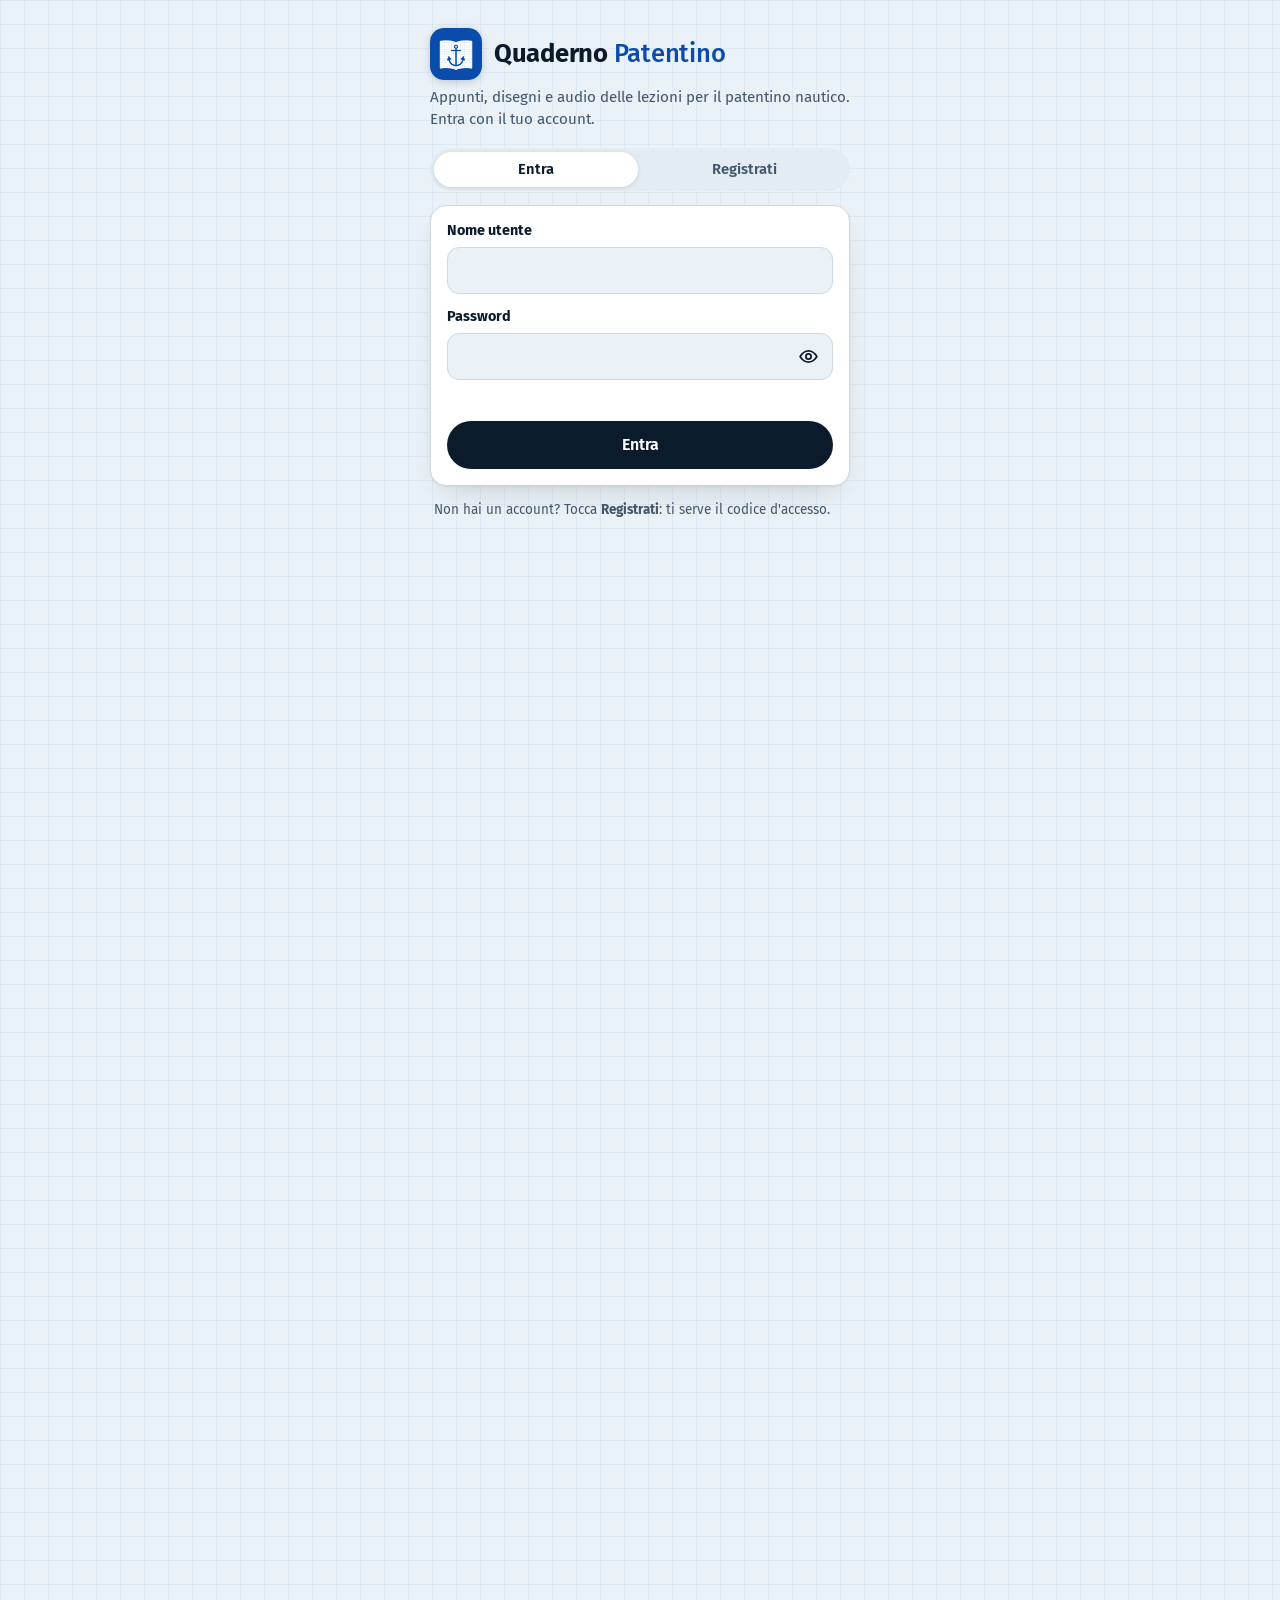
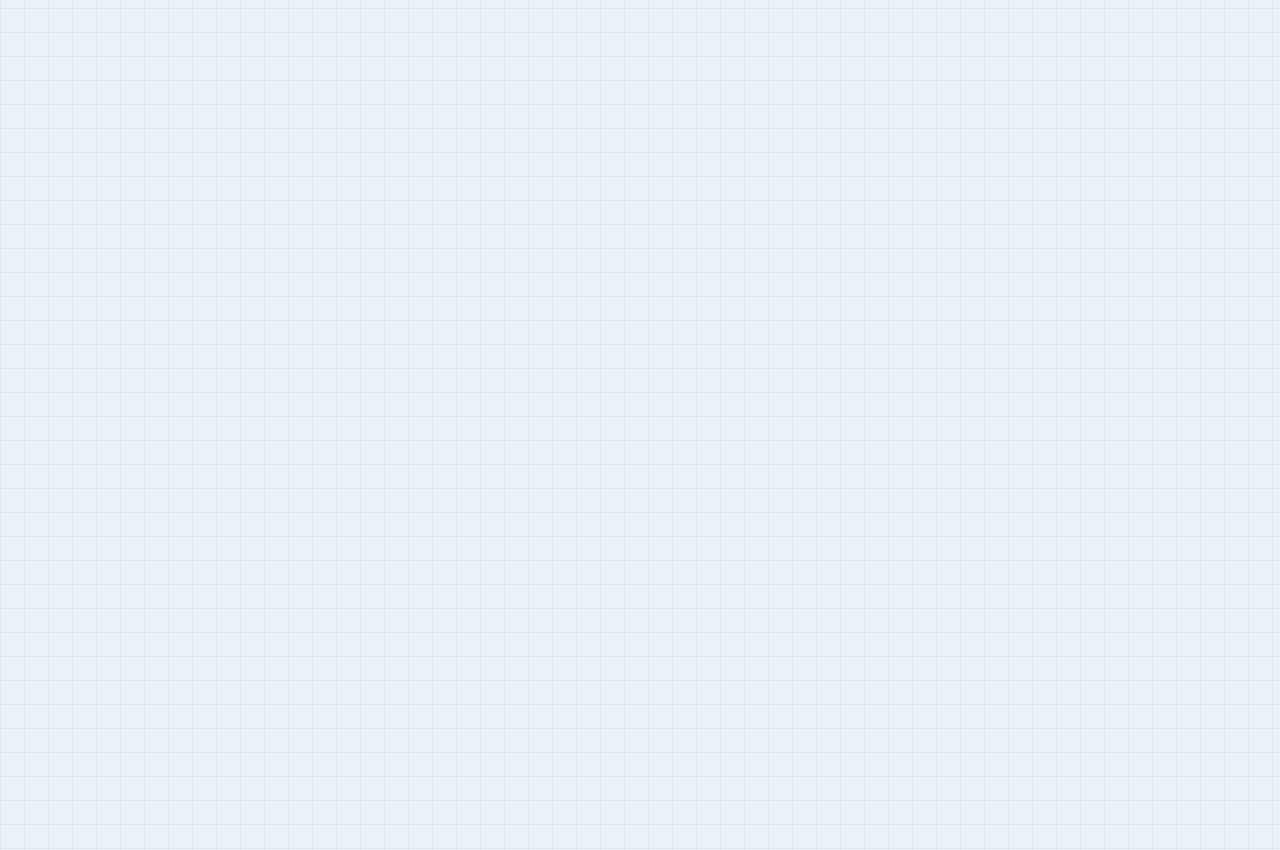
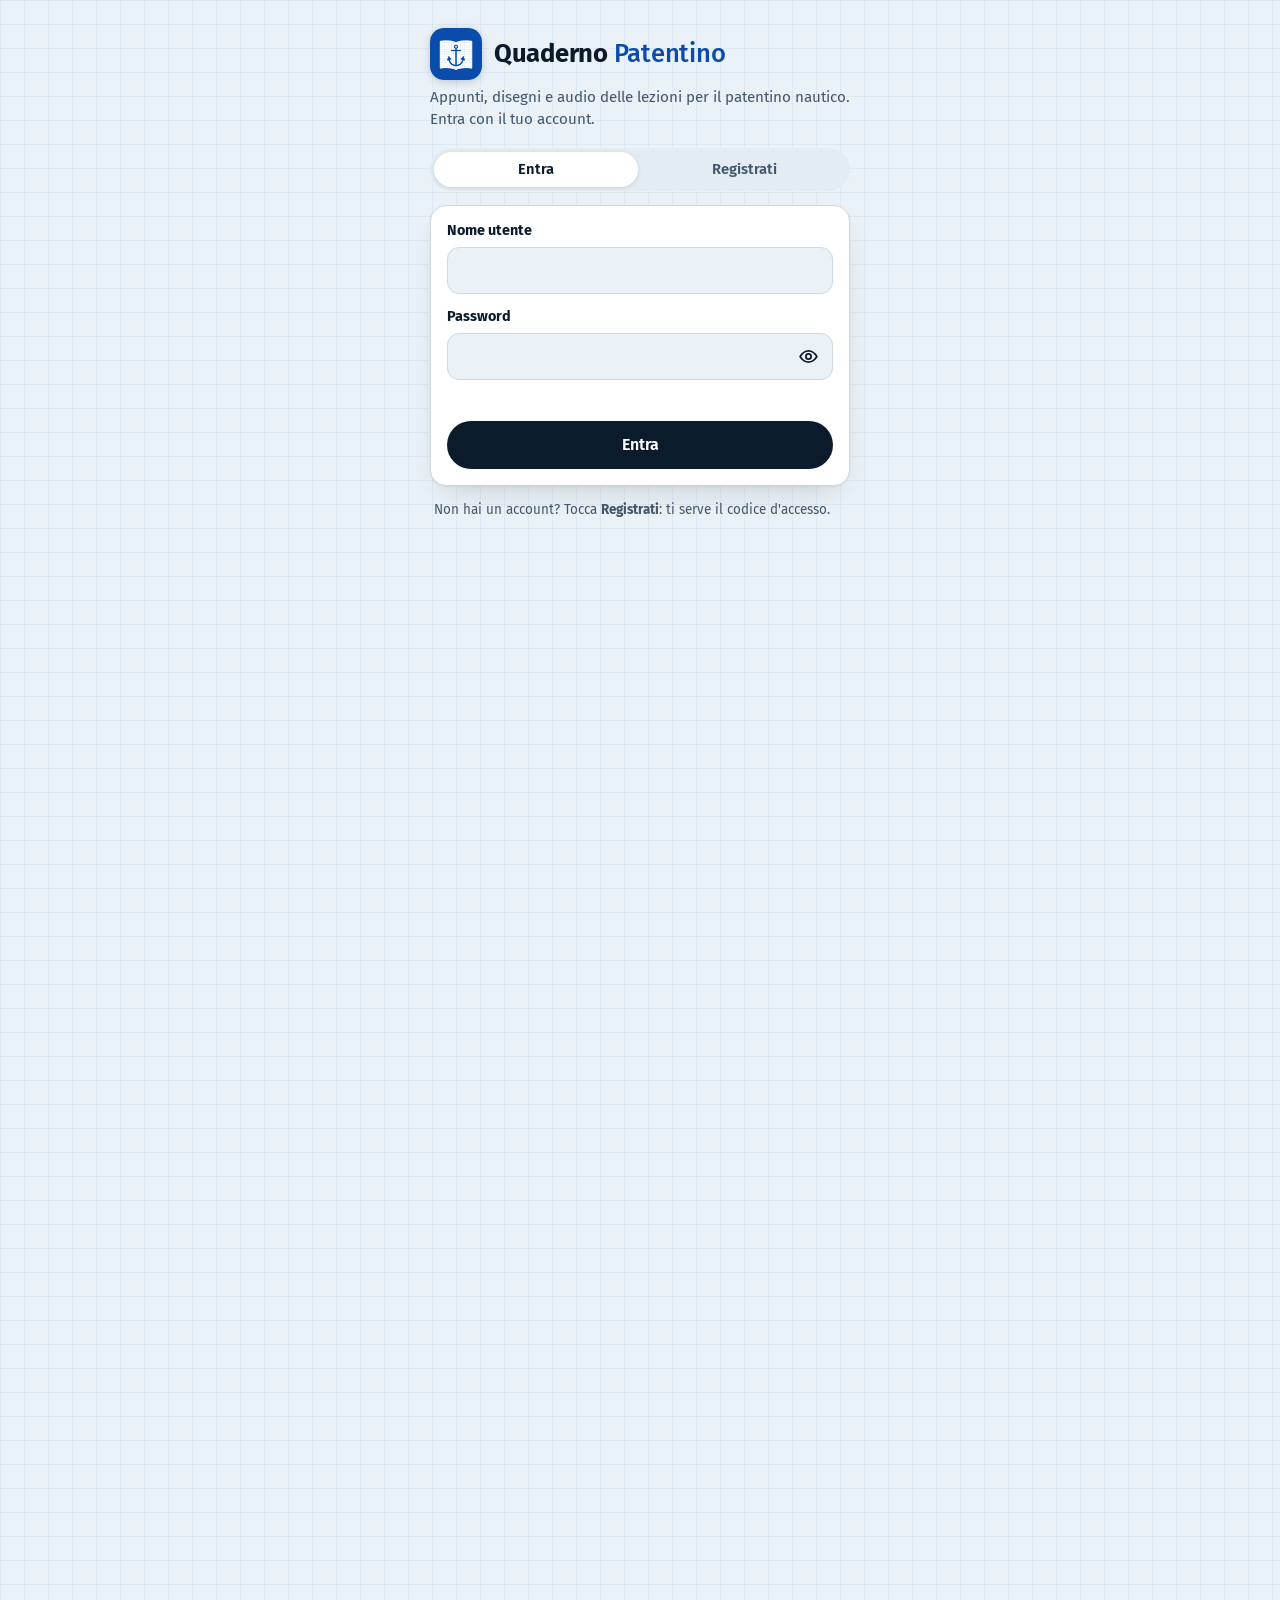
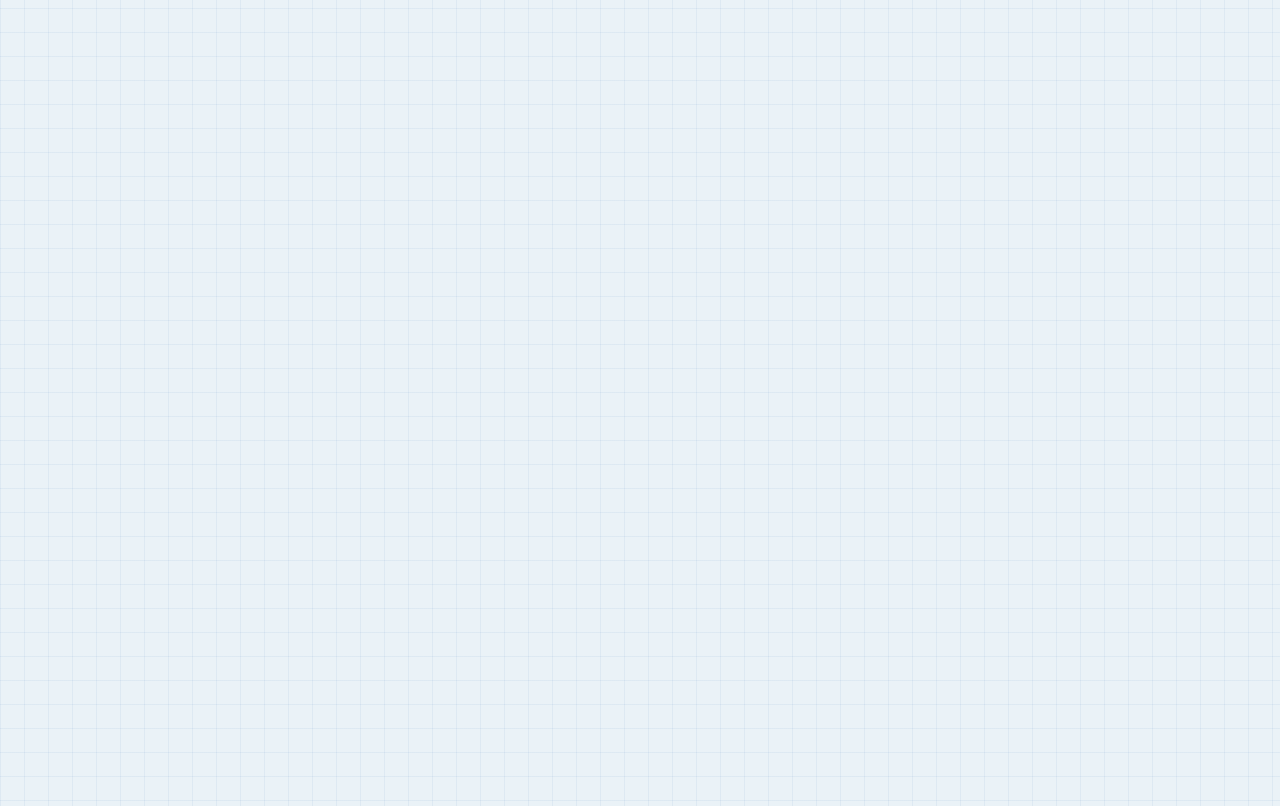
